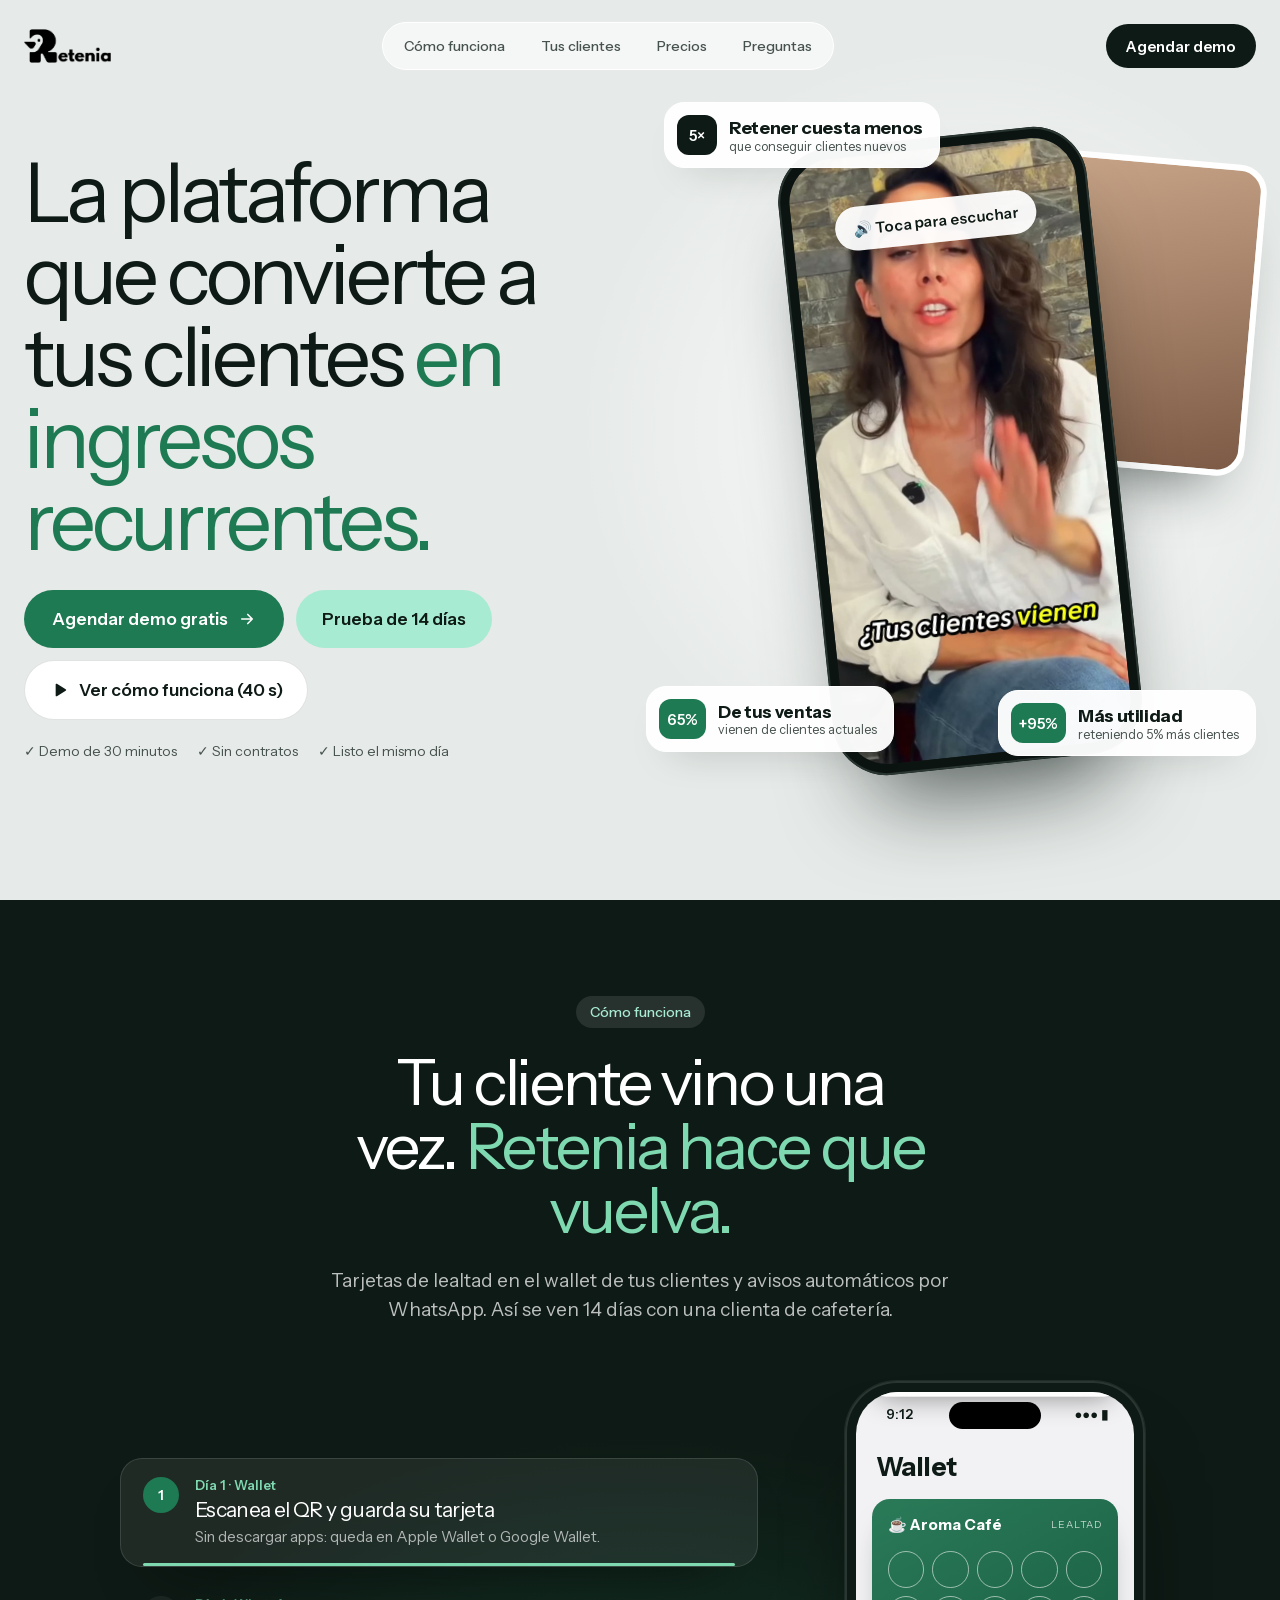
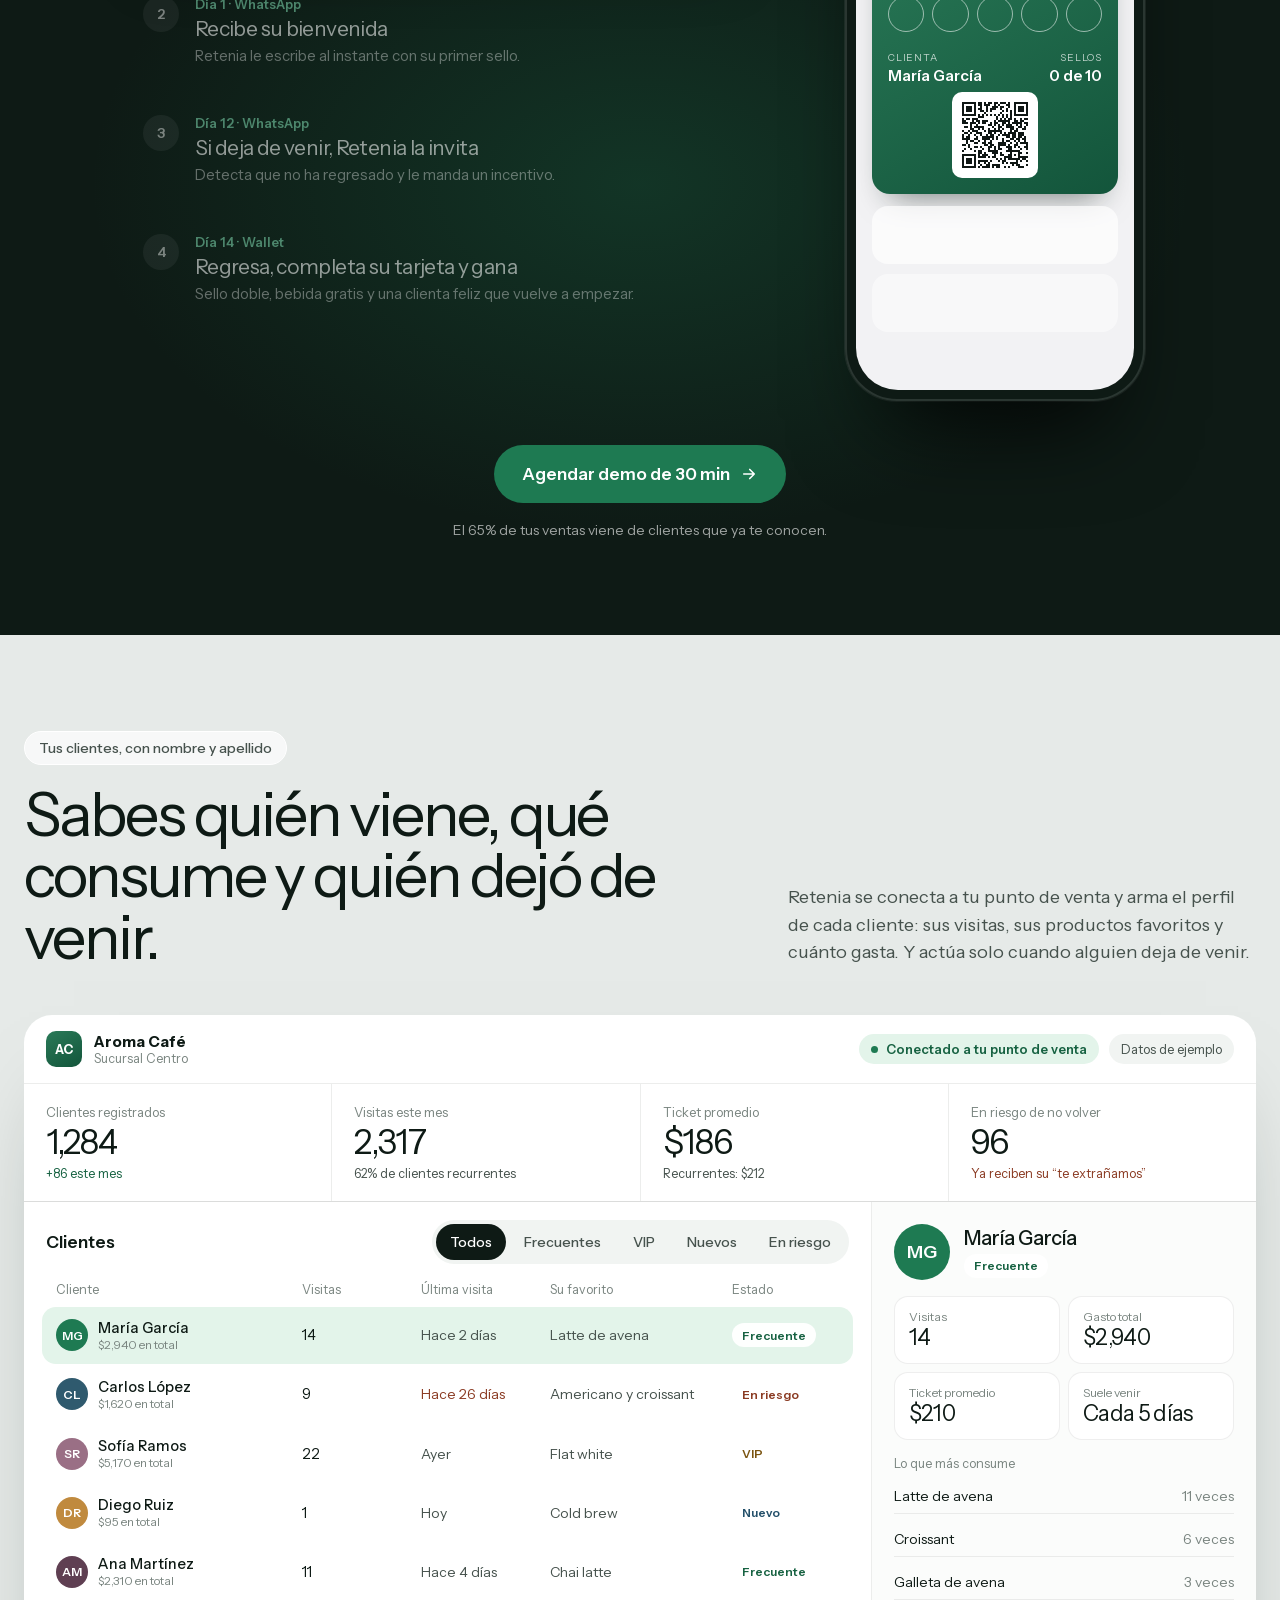
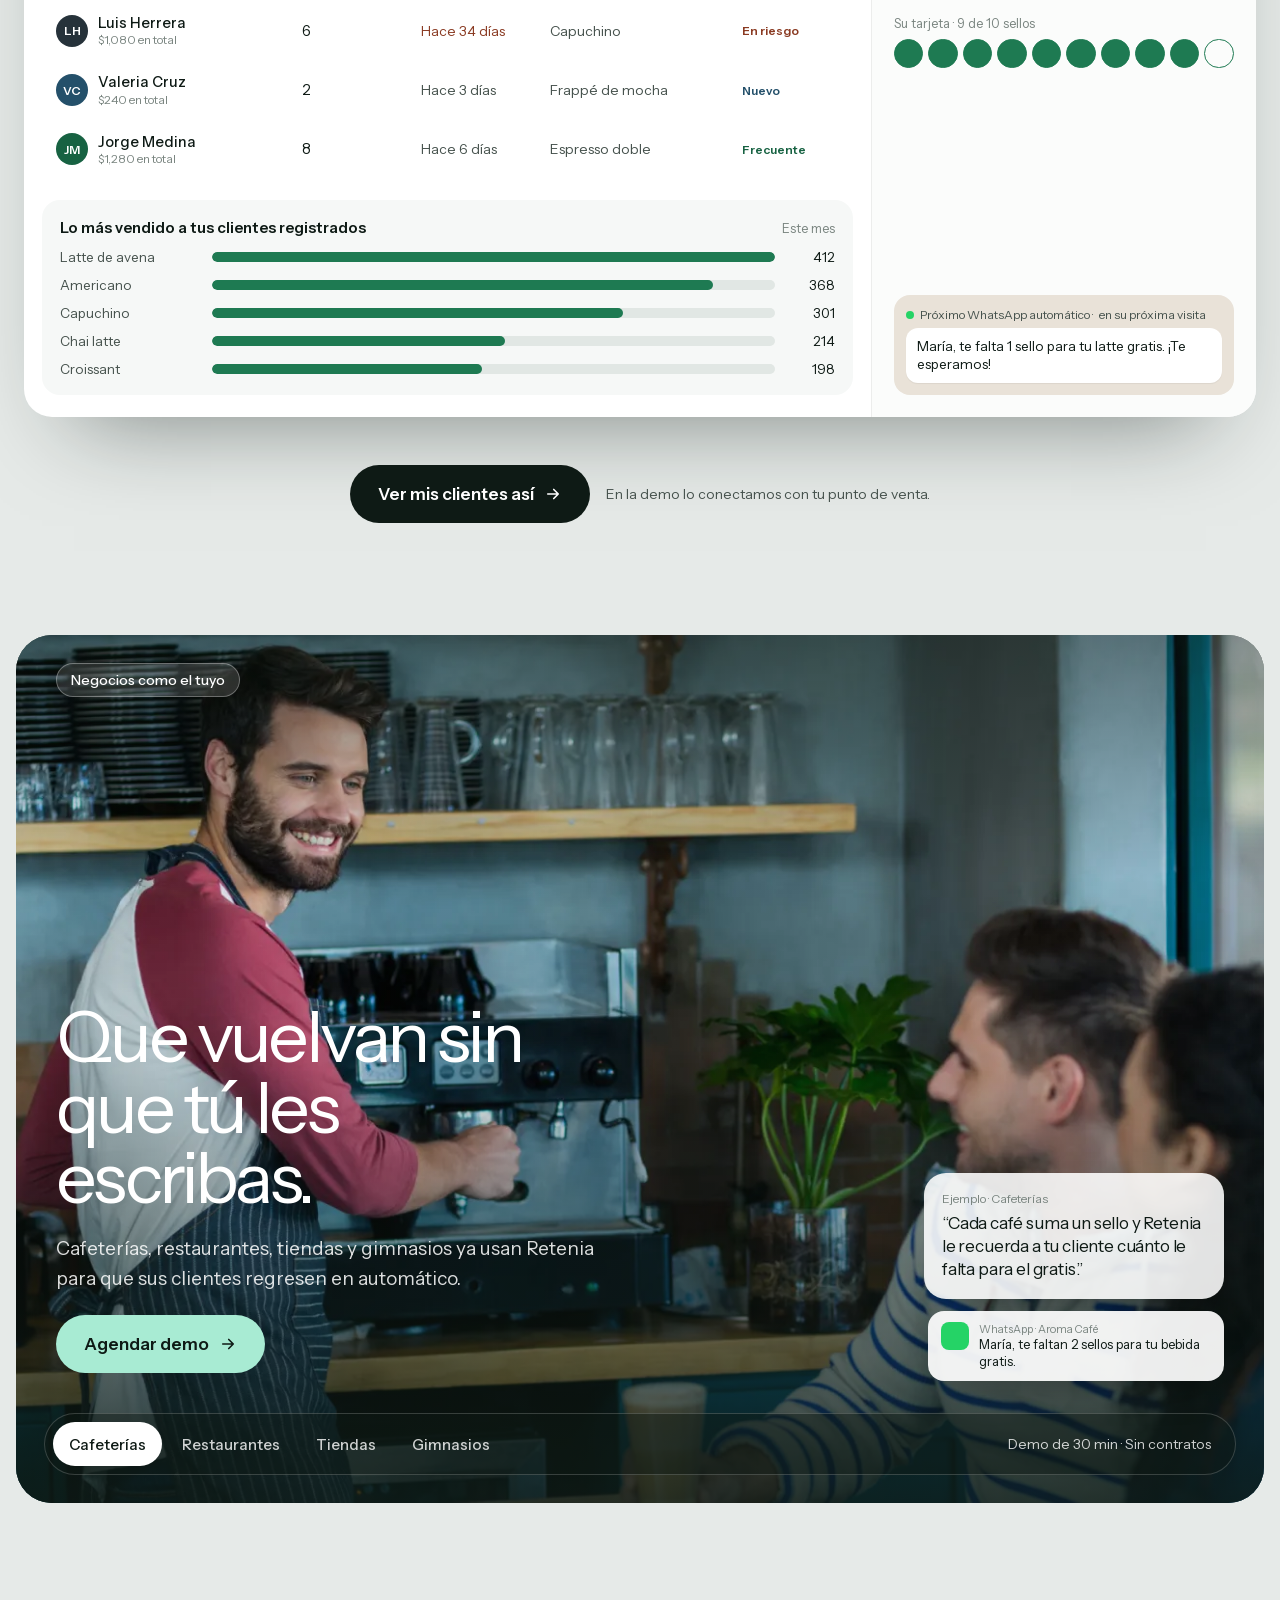
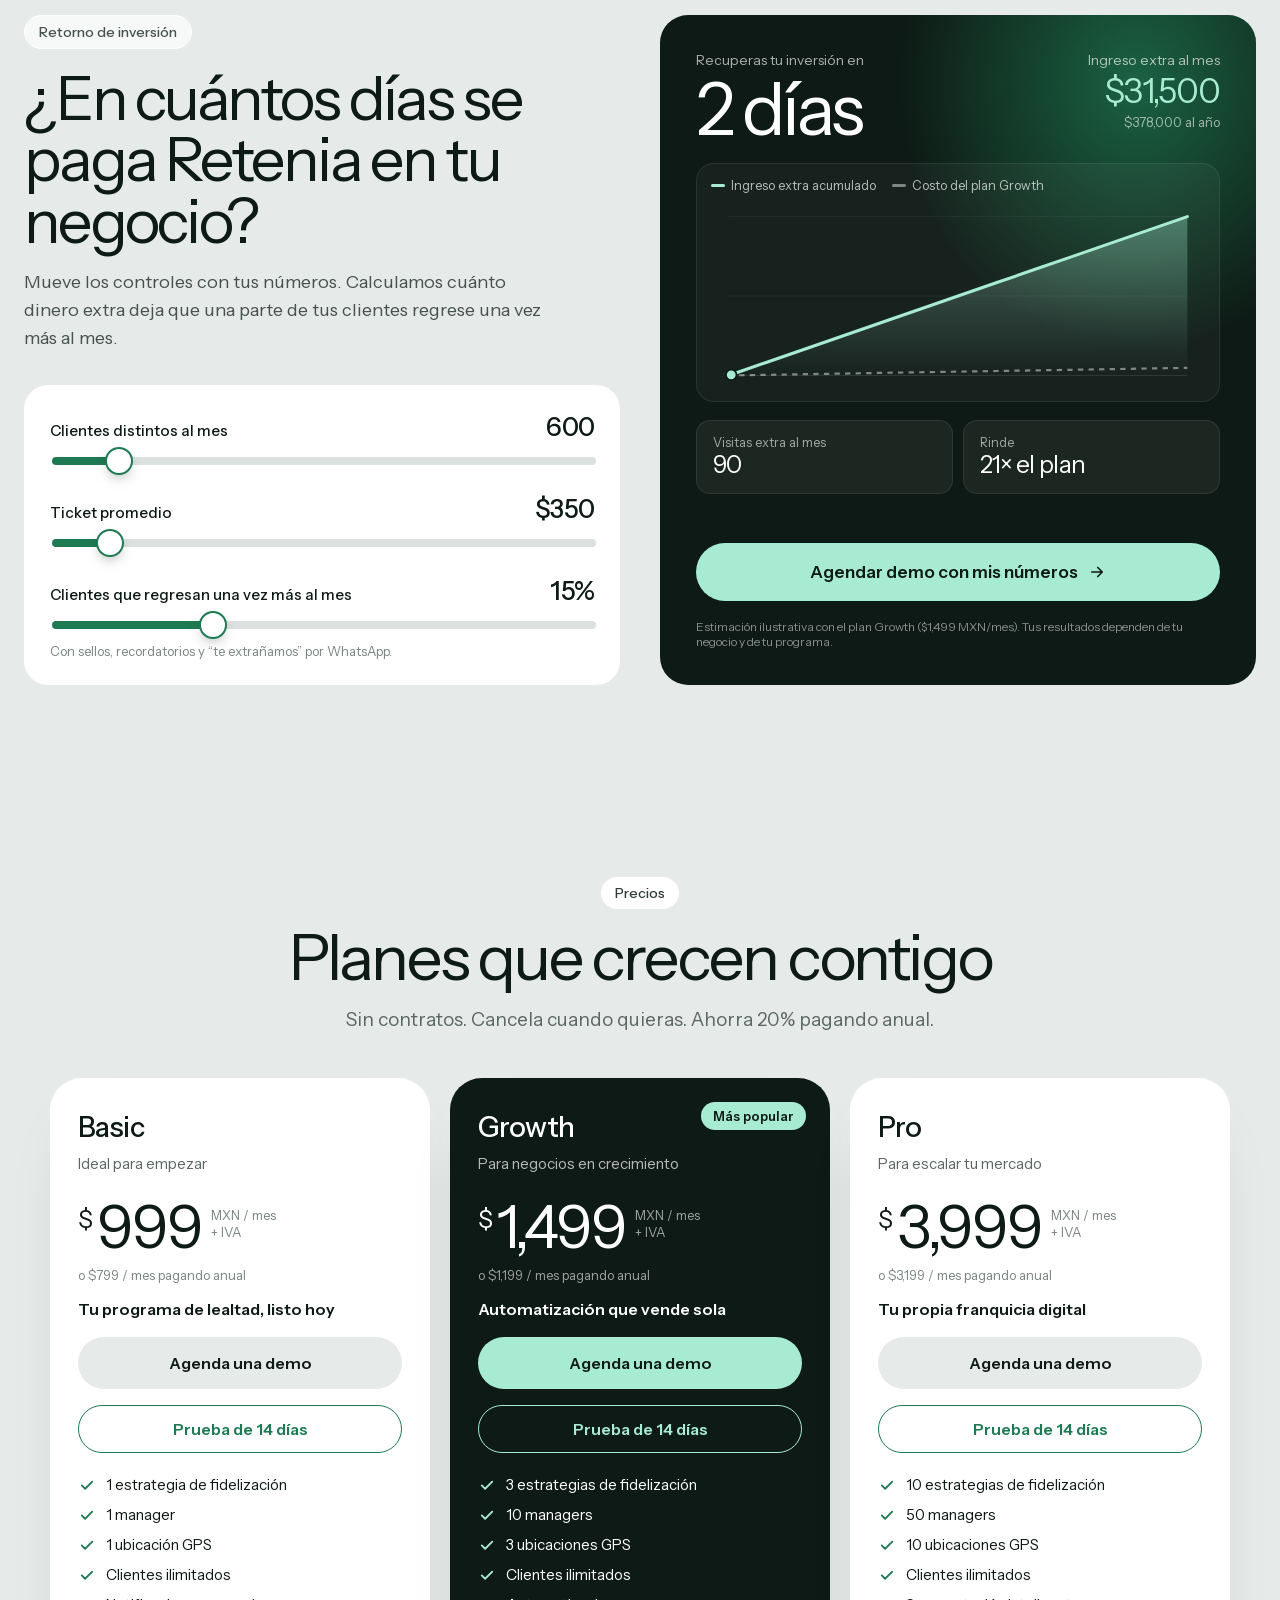
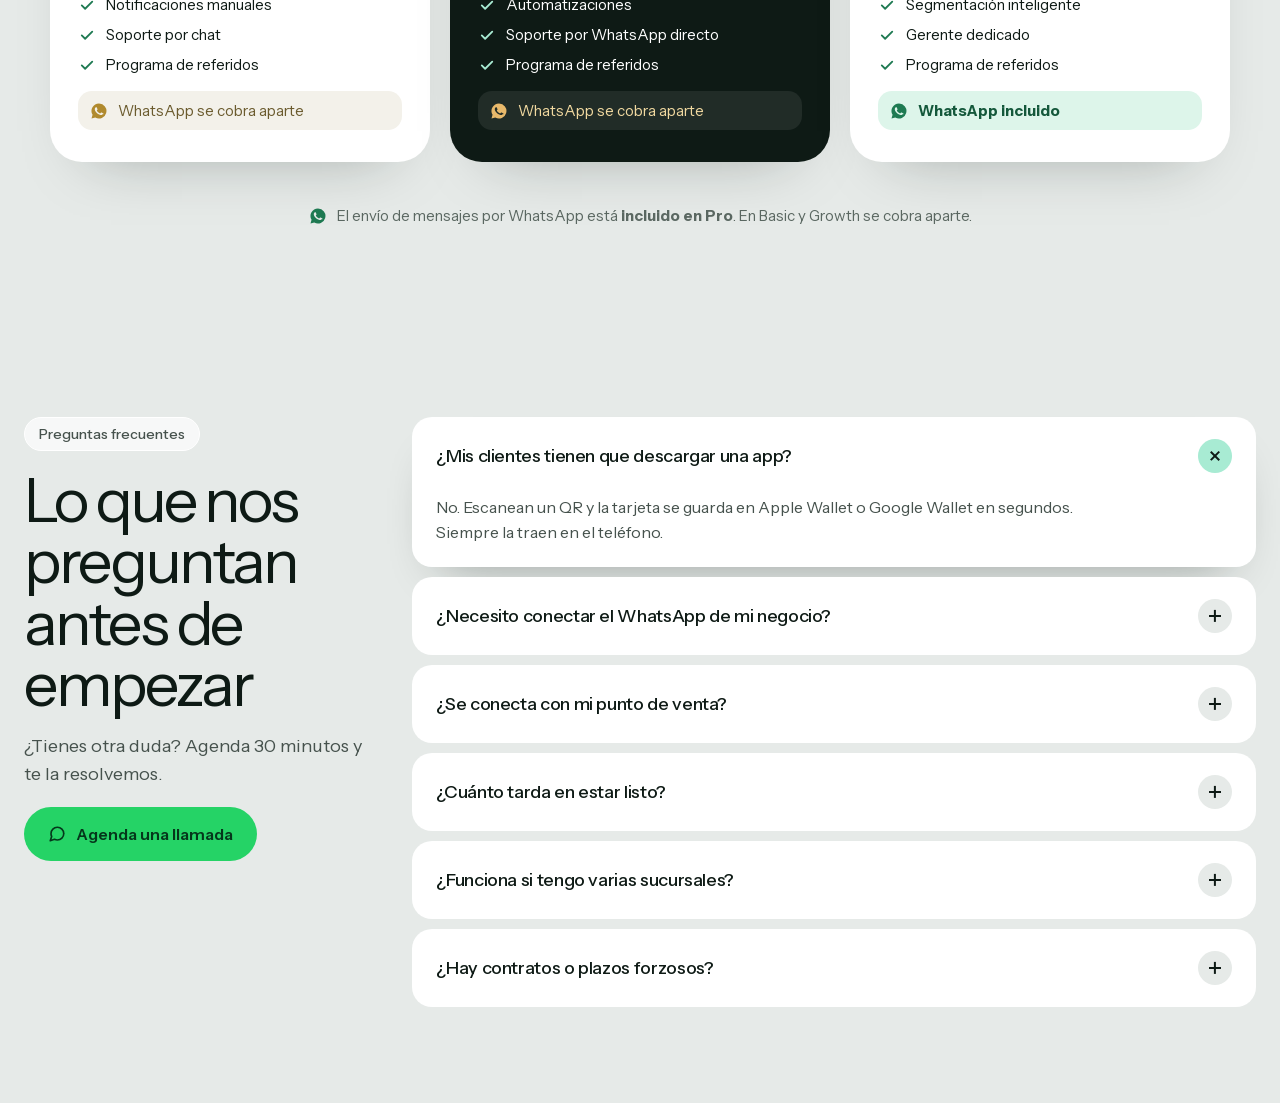
==== index.html @ 81efc560 "home: video demo2 dentro del celular del hero (sin sección #video; 'Ver cómo funciona' activa sonido" ====
<!DOCTYPE html>
<html lang="es">
<head>
  <meta charset="utf-8">
  <meta name="viewport" content="width=device-width, initial-scale=1, viewport-fit=cover">
  <meta name="description" content="Tarjetas de lealtad en el wallet de tus clientes y avisos automáticos por WhatsApp para que regresen. Agenda una demo de 30 minutos.">
  <meta property="og:title" content="Retenia — Tarjetas de lealtad para tu negocio">
  <meta property="og:description" content="Tus clientes guardan tu tarjeta en su wallet y Retenia les recuerda volver por WhatsApp.">
  <meta property="og:url" content="https://retenia.mx/">
  <meta property="og:type" content="website">
  <link rel="icon" href="/assets/logo.png">
<!-- Meta Pixel -->
<script>
!function(f,b,e,v,n,t,s){if(f.fbq)return;n=f.fbq=function(){n.callMethod?n.callMethod.apply(n,arguments):n.queue.push(arguments)};if(!f._fbq)f._fbq=n;n.push=n;n.loaded=!0;n.version='2.0';n.queue=[];t=b.createElement(e);t.async=!0;t.src=v;s=b.getElementsByTagName(e)[0];s.parentNode.insertBefore(t,s)}(window,document,'script','https://connect.facebook.net/en_US/fbevents.js');
fbq('init','2223417451555632');fbq('track','PageView');
</script>
<noscript><img height="1" width="1" style="display:none" src="https://www.facebook.com/tr?id=2223417451555632&ev=PageView&noscript=1"/></noscript>
<!-- End Meta Pixel -->
<script src="/assets/track.js"></script>
<script>
/* rt-video: video del hero (autoplay silenciado al entrar en pantalla + botón de sonido) */
(function(){
  function v(){return document.querySelector('.vd-v');}
  function setup(){
    var el=v(); if(!el||el._rt)return !!el; el._rt=1;
    el.muted=true;el.playsInline=true;el.setAttribute('playsinline','');
    if('IntersectionObserver' in window){
      new IntersectionObserver(function(es){es.forEach(function(e){
        if(e.isIntersecting){var p=el.play();if(p&&p.catch)p.catch(function(){});}else el.pause();
      });},{threshold:.4}).observe(el);
    }
    return true;
  }
  var tries=0,t=setInterval(function(){if(setup()||++tries>60)clearInterval(t);},250);
  document.addEventListener('click',function(e){
    var c=e.target.closest&&e.target.closest('a.cta2');
    if(c){var vv=v(),bb=document.querySelector('.vd-snd');if(vv&&bb){e.preventDefault();
      vv.scrollIntoView({behavior:'smooth',block:'center'});if(vv.muted)bb.click();else{vv.currentTime=0;vv.play();}}return;}
    var b=e.target.closest&&e.target.closest('.vd-snd'); if(!b)return;
    var el=v(); if(!el)return;
    if(el.muted){el.muted=false;el.currentTime=0;el.play();b.classList.add('on');b.textContent='🔇 Silenciar';b.setAttribute('aria-label','Silenciar');try{rtTrack('VideoSonidoOn',{video:'demo2'});}catch(_){}}
    else{el.muted=true;b.classList.remove('on');b.textContent='🔊 Toca para escuchar';b.setAttribute('aria-label','Activar sonido');try{rtTrack('VideoSonidoOff',{video:'demo2'});}catch(_){}}
  });
})();
</script>

<!-- rt-compat -->
<script>
/* Polyfills para iOS < 16.4 / Android viejos y navegadores de redes sociales */
if(!Object.hasOwn){Object.hasOwn=function(o,k){return Object.prototype.hasOwnProperty.call(o,k);};}
if(typeof queueMicrotask!=='function'){window.queueMicrotask=function(f){Promise.resolve().then(f);};}
if(typeof DecompressionStream==='undefined'){
  document.write('<script src="/assets/compat/fflate.min.js"><\/script>');
  window.DecompressionStream=function(){var parts=[],out=null;
    this.writable={getWriter:function(){return{write:function(b){parts.push(b);return Promise.resolve();},
      close:function(){var n=0,i,o=0;for(i=0;i<parts.length;i++)n+=parts[i].length;var all=new Uint8Array(n);
        for(i=0;i<parts.length;i++){all.set(parts[i],o);o+=parts[i].length;}out=window.fflate.gunzipSync(all);return Promise.resolve();}};}};
    this.readable={getReader:function(){var sent=false;return{read:function(){
      if(!sent&&out){sent=true;return Promise.resolve({done:false,value:out});}return Promise.resolve({done:true,value:undefined});}};}};
  };
}
/* Respaldo: si la página no se arma en 9 s, mostrar versión simple y registrarlo */
(function(){
  var t0=Date.now();
  function ok(){var p=document.getElementById('__bundler_placeholder');return !p&&document.querySelector('x-dc,[data-dc-tpl]');}
  function fallback(){
    if(ok())return;
    var q=location.search||'';
    try{if(window.rtTrack)rtTrack('RenderFallback',{ua:navigator.userAgent.slice(0,120)});if(window.clarity)clarity('set','render','fallback');}catch(e){}
    document.body.innerHTML='<div style="min-height:100vh;box-sizing:border-box;padding:28px 20px;background:#E6EAE8;color:#0E1A15;font-family:-apple-system,Roboto,Segoe UI,sans-serif;display:flex;flex-direction:column;gap:18px;max-width:560px;margin:0 auto">'
      +'<img src="/assets/logo.png" alt="Retenia" style="height:30px;width:auto;align-self:flex-start;filter:brightness(0)">'
      +'<h1 style="margin:16px 0 0;font-weight:500;font-size:32px;line-height:1.08;letter-spacing:-.03em">Tarjetas de lealtad en el wallet de tus clientes</h1>'
      +'<p style="margin:0;font-size:17px;line-height:1.5;color:#46524D">Tus clientes guardan tu tarjeta en su celular y Retenia les recuerda volver por WhatsApp. Agenda una demo de 30 minutos.</p>'
      +'<a href="/agendar'+q+'" style="display:block;text-align:center;padding:17px 20px;border-radius:999px;background:#1E7A52;color:#fff;font-weight:600;font-size:17px;text-decoration:none">Agendar demo</a>'
      +'<p style="margin:8px 0 0;font-size:13px;color:#7A8580">Demo de 30 min · Sin contratos · Sin apps para tus clientes</p></div>';
  }
  setTimeout(fallback,9000);
  window.addEventListener('load',function(){setTimeout(function(){try{if(ok()&&window.clarity)clarity('set','render','ok');}catch(e){}},1500);});
})();
</script>
  <title>Retenia — Tarjetas de lealtad para tu negocio</title>
  <style>
    * { margin: 0; padding: 0; box-sizing: border-box; }
    body { background: #faf9f5; display: flex; align-items: center; justify-content: center; min-height: 100vh; font-family: -apple-system, BlinkMacSystemFont, sans-serif; }
    #__bundler_loading { position: fixed; bottom: 20px; right: 20px; font: 13px/1.4 -apple-system, BlinkMacSystemFont, sans-serif; color: #666; background: #fff; padding: 8px 14px; border-radius: 8px; box-shadow: 0 1px 4px rgba(0,0,0,0.12); z-index: 10000; }
    #__bundler_thumbnail { position: fixed; inset: 0; width: 100%; height: 100%; display: flex; align-items: center; justify-content: center; background: #faf9f5; z-index: 9999; }
    #__bundler_thumbnail svg { width: 100%; height: 100%; object-fit: contain; }
    #__bundler_placeholder { color: #999; font-size: 14px; }
  </style>
  <noscript>
    <style>#__bundler_loading { display: none; }</style>
    <div style="position:fixed;bottom:12px;left:12px;font:13px/1.4 -apple-system,BlinkMacSystemFont,sans-serif;color:#999;background:rgba(255,255,255,0.9);padding:6px 12px;border-radius:6px;box-shadow:0 1px 4px rgba(0,0,0,0.08);z-index:10000;">
      This page requires JavaScript to display.
    </div>
  </noscript>
</head>
<body>
  <div id="__bundler_placeholder">Cargando Retenia…</div>
  <div id="__bundler_loading">Unpacking...</div>

  <script>
    
document.addEventListener('DOMContentLoaded', async function() {
  const loading = document.getElementById('__bundler_loading');
  function setStatus(msg) { if (loading) loading.textContent = msg; }

  const FONT_MIME = /^(font[/]|application[/](x-)?font-|application[/]vnd\.ms-fontobject)/i;
  const MIME_TOKEN = /^[\w.+-]+[/][\w.+-]+$/;
  function toBase64(bytes) {
    let bin = '';
    for (let i = 0; i < bytes.length; i += 0x8000) {
      bin += String.fromCharCode.apply(null, bytes.subarray(i, i + 0x8000));
    }
    return btoa(bin);
  }

  // Error sink persists across replaceWith since it's on window, not the DOM.
  window.addEventListener('error', function(e) {
    // Failed resource loads (CSP-blocked links, scripts, images) fire plain
    // events at the element — warn only; real JS errors carry message/error.
    if (!e.message && !e.error && e.target && e.target !== window) {
      console.warn('[bundle] resource failed to load:',
        e.target.tagName, String(e.target.src || e.target.href || ''));
      return;
    }
    var p = document.body || document.documentElement;
    var d = document.getElementById('__bundler_err') || p.appendChild(document.createElement('div'));
    d.id = '__bundler_err';
    d.style.cssText = 'position:fixed;bottom:12px;left:12px;right:12px;font:12px/1.4 ui-monospace,monospace;background:#2a1215;color:#ff8a80;padding:10px 14px;border-radius:8px;border:1px solid #5c2b2e;z-index:99999;white-space:pre-wrap;max-height:40vh;overflow:auto';
    d.textContent = (d.textContent ? d.textContent + String.fromCharCode(10) : '') +
      '[bundle] ' + (e.message || e.type) +
      (e.filename ? ' (' + e.filename.slice(0, 60) + ':' + e.lineno + ')' : '');
  }, true);

  try {
    const manifestEl = document.querySelector('script[type="__bundler/manifest"]');
    const templateEl = document.querySelector('script[type="__bundler/template"]');
    if (!manifestEl || !templateEl) {
      setStatus('Error: missing bundle data');
      console.error('[bundler] Missing script tags — manifestEl:', !!manifestEl, 'templateEl:', !!templateEl);
      return;
    }

    const manifest = JSON.parse(manifestEl.textContent);
    let template = JSON.parse(templateEl.textContent);

    // Nested page bundles (iframe targets). Each ships ONCE, in the ROOT
    // document's manifest; frame srcs carry an about:blank#<uuid> marker
    // instead of a substitutable uuid. Every document mints the blobs for
    // its OWN frames — from local text at the root, or text obtained from
    // its DIRECT parent over the relay protocol below — so each frame
    // navigation stays same-origin with its initiator and a deduped page
    // loads at any depth on any host, including a file:// download's
    // opaque origins (where a blob minted by one document cannot be
    // navigated to by another).
    const pageOrderEl = document.querySelector('script[type="__bundler/page_order"]');
    const pageOrder = pageOrderEl ? JSON.parse(pageOrderEl.textContent) : [];
    const pageSet = new Set(pageOrder);
    const pageTexts = {};

    // ── Nested-page text protocol (parent-chain relay) ──
    // Page bundles ship once, in the ROOT document's manifest. Every
    // document mints the blobs for its OWN frames, obtaining page text
    // through a strict parent-chain relay: a document only ever SENDS to
    // its direct parent (which, for every document the publisher's own
    // runtime minted, is another publisher document) and only ACCEPTS
    // text from that direct parent; requests from below are honored only
    // for the document's own child frames, and the ROOT never sends
    // upward at all. That last rule is load-bearing: the artifact host's
    // frame-ancestors allows claude.ai (and friends) to frame an
    // artifact, so window.top can be a FOREIGN document — a top-addressed
    // protocol would hand page uuids to that ancestor and accept forged
    // "page text" from it, minting attacker HTML as an artifact-origin
    // blob document. The chain never touches the ancestor: requests stop
    // at the root, replies are origin-addressed per hop (never '*' when
    // an origin exists), and both directions are origin-gated (on https
    // a foreign sender's origin can never equal this document's; in
    // opaque contexts — file:// — everything serializes as 'null', where
    // an embedded EXTERNAL frame still fails the gate by carrying its
    // own real origin, and a sandboxed child of such a frame is excluded
    // by the own-child-frames check plus uuid unguessability). Shape is
    // deny-by-default: one request form, one reply form, no error
    // replies.
    // window.origin is the SERIALIZED SECURITY origin ('null' in opaque
    // contexts such as a sandboxed preview iframe) — location.origin is
    // computed from the URL and stays 'https://…' even when the document
    // is sandboxed, which would misgate every opaque chain.
    const OWN_TARGET = /^https?:[/][/]/.test(window.origin || '')
      ? window.origin
      : '*';
    function trustedOrigin(e) {
      if (e.origin === window.origin) return true; // https chains; opaque==opaque
      // file:// trees: Chrome serializes the file document's origin as
      // 'file://' while the blob: documents it mints serialize as 'null',
      // so the two legitimate shapes can never string-match — accept the
      // pair in both directions. https origins never serialize as either,
      // and sender identity (own child frame / direct parent) is checked
      // separately.
      return (
        (e.origin === 'null' &&
          (window.origin === 'file://' ||
            window.location.protocol === 'file:')) ||
        (/^file:/.test(e.origin) && window.origin === 'null')
      );
    }
    // Non-empty only in the root document (nested bundles ship an empty
    // island), so it doubles as the root marker: the root answers from
    // local text and treats a miss as authoritative — never relaying to
    // its (possibly foreign) parent.
    const isPageRoot = pageOrder.length > 0;
    const blobUrls = {};
    const resourceBlobs = {};
    const UUID_SHAPE = /^[0-9a-f]{8}-[0-9a-f]{4}-[0-9a-f]{4}-[0-9a-f]{4}-[0-9a-f]{12}$/;
    const pendingFrames = {}; // uuid -> [{el, frag}] awaiting text for own frames
    const pendingRelays = {}; // uuid -> [childWindow] awaiting text to pass down
    function mountPage(el, frag, text) {
      const pageBlob = new Blob([text], { type: 'text/html' });
      const u = URL.createObjectURL(pageBlob);
      resourceBlobs[u] = pageBlob;
      el.src = u + frag;
    }
    function deliverPage(uuid, text) {
      const frames = pendingFrames[uuid];
      delete pendingFrames[uuid];
      if (frames) for (const f of frames) mountPage(f.el, f.frag, text);
      const relays = pendingRelays[uuid];
      delete pendingRelays[uuid];
      if (relays) {
        for (const cw of relays) {
          try { cw.postMessage({ __bundler_page: uuid, __bundler_text: text }, OWN_TARGET); } catch (err) { /* gone */ }
        }
      }
    }
    function ownFrameWindows() {
      const out = [];
      for (const f of Array.from(document.querySelectorAll('iframe'))) {
        try { if (f.contentWindow) out.push(f.contentWindow); } catch (err) { /* detached */ }
      }
      return out;
    }
    window.addEventListener('message', function (e) {
      const d = e.data;
      if (!d || typeof d !== 'object' || !e.source) return;
      // Origin gate first; the structural checks below (own-child-frames
      // for requests, direct-parent + solicited-uuid for replies, the
      // root's never-relay rule) are what hold in fully opaque chains
      // where origin strings can't discriminate — a sandboxed root's
      // FOREIGN wrapper still fails all three even though both serialize
      // as real-vs-'null' rather than matching.
      if (!trustedOrigin(e)) return;
      if (typeof d.__bundler_need === 'string' && UUID_SHAPE.test(d.__bundler_need)) {
        // Requests are honored only for this document's own child frames.
        if (ownFrameWindows().indexOf(e.source) < 0) return;
        const uuid = d.__bundler_need;
        const text = pageTexts[uuid];
        if (typeof text === 'string') {
          try { e.source.postMessage({ __bundler_page: uuid, __bundler_text: text }, OWN_TARGET); } catch (err) { /* gone */ }
          return;
        }
        if (isPageRoot || window.parent === window) return; // authoritative miss
        const waiting = pendingRelays[uuid];
        if (waiting) {
          if (waiting.indexOf(e.source) < 0) waiting.push(e.source);
          return;
        }
        // Never-answered uuids would otherwise accumulate forever under a
        // request spray; past the cap (far above any real page count) new
        // relays are dropped rather than remembered.
        if (Object.keys(pendingRelays).length >= 128) return;
        pendingRelays[uuid] = [e.source];
        window.parent.postMessage({ __bundler_need: uuid }, OWN_TARGET);
      } else if (
        typeof d.__bundler_page === 'string' &&
        UUID_SHAPE.test(d.__bundler_page) &&
        typeof d.__bundler_text === 'string'
      ) {
        // The shape test is load-bearing beyond tidiness: the solicited
        // check below uses the in operator, which matches prototype keys
        // ('__proto__', 'constructor') — an unshaped key would reach
        // deliverPage and throw, painting the error banner.
        // Text is accepted only from the direct parent — the document
        // that minted this one.
        if (e.source !== window.parent || window.parent === window) return;
        if (!(d.__bundler_page in pendingFrames) && !(d.__bundler_page in pendingRelays)) return;
        deliverPage(d.__bundler_page, d.__bundler_text);
      }
    });

    const uuids = Object.keys(manifest);
    setStatus('Unpacking ' + uuids.length + ' assets...');

    await Promise.all(uuids.map(async (uuid) => {
      const entry = manifest[uuid];
      try {
        const binaryStr = atob(entry.data);
        const bytes = new Uint8Array(binaryStr.length);
        for (let i = 0; i < binaryStr.length; i++) bytes[i] = binaryStr.charCodeAt(i);

        let finalBytes = bytes;
        if (entry.compressed) {
          if (typeof DecompressionStream !== 'undefined') {
            const ds = new DecompressionStream('gzip');
            const writer = ds.writable.getWriter();
            const reader = ds.readable.getReader();
            writer.write(bytes);
            writer.close();
            const chunks = [];
            let totalLen = 0;
            while (true) {
              const { done, value } = await reader.read();
              if (done) break;
              chunks.push(value);
              totalLen += value.length;
            }
            finalBytes = new Uint8Array(totalLen);
            let offset = 0;
            for (const chunk of chunks) { finalBytes.set(chunk, offset); offset += chunk.length; }
          } else {
            console.warn('DecompressionStream not available, asset ' + uuid + ' may not render');
          }
        }

        if (pageSet.has(uuid)) {
          pageTexts[uuid] = new TextDecoder().decode(finalBytes);
          return;
        }
        if (FONT_MIME.test(entry.mime) && MIME_TOKEN.test(entry.mime)) {
          // Strict artifact hosts allow font-src data: but not blob:.
          blobUrls[uuid] = 'data:' + entry.mime + ';base64,' +
            (entry.compressed ? toBase64(finalBytes) : entry.data);
        } else {
          const blob = new Blob([finalBytes], { type: entry.mime });
          blobUrls[uuid] = URL.createObjectURL(blob);
          resourceBlobs[blobUrls[uuid]] = blob;
        }
      } catch (err) {
        console.error('Failed to decode asset ' + uuid + ':', err);
        const blob = new Blob([], { type: entry.mime });
        blobUrls[uuid] = URL.createObjectURL(blob);
        resourceBlobs[blobUrls[uuid]] = blob;
      }
    }));

    const extResEl = document.querySelector('script[type="__bundler/ext_resources"]');
    const extResources = extResEl ? JSON.parse(extResEl.textContent) : [];
    const resourceMap = {};
    for (const entry of extResources) {
      if (blobUrls[entry.uuid]) resourceMap[entry.id] = blobUrls[entry.uuid];
    }

    // Artifact-host CSP (connect-src 'self') refuses fetch() of blob: URLs —
    // consumers read these Blobs directly. Survives the swap like the error sink.
    window.__resourceBlobs = resourceBlobs;

    setStatus('Rendering...');
    // Page uuids have no blob here — they ride inside about:blank#<uuid>
    // frame markers the pass below resolves after the swap.
    for (const uuid of uuids) {
      if (pageSet.has(uuid)) continue;
      template = template.split(uuid).join(blobUrls[uuid]);
    }

    // Strip integrity + crossorigin — blob URLs from a file:// document inherit
    // a null origin, so crossorigin forces a CORS fetch that SRI then rejects.
    // The manifest bytes are ours; SRI protects against CDN compromise, not this.
    // appifacts: only on tags now pointing at OUR blob: URLs. A reference the
    // bundler left live-fetched (an absolute x-import, a runtime dependency it
    // could not embed, an authored external script) keeps the pin it was
    // written with: that fetch is exactly what SRI protects. (A crossorigin
    // on a parent whose child carries the blob — <video crossorigin><source>
    // — is left alone too; the attribute is then the author's to drop.)
    template = template.replace(/<[a-z][^>]*>/gi, (tag) => /\s(?:src|href|srcset|poster|data|xlink:href)="blob:/i.test(tag) ? tag.replace(/\s+integrity="[^"]*"/gi, '').replace(/\s+crossorigin="[^"]*"/gi, '') : tag);

    const resourceScript = '<script>window.__resources = ' +
      JSON.stringify(resourceMap).replace(/<\//g, '<\\/') +
      ';</' + 'script>';
    // Inject after <head> so the DOCTYPE stays first; prepending the script
    // would push the parser into quirks mode. DOMParser always emits a <head>
    // (synthesizing one if the source HTML omitted it) but may carry
    // attributes through, so match the full opening tag. slice() rather than
    // replace() keeps us clear of $-pattern substitution in resourceScript.
    const headOpen = template.match(/<head[^>]*>/i);
    if (headOpen) {
      const i = headOpen.index + headOpen[0].length;
      template = template.slice(0, i) + resourceScript + template.slice(i);
    }

    // Parse the template and swap the root element. Scripts inserted via
    // DOMParser/replaceWith are inert per spec — re-create each with
    // createElement so they execute, awaiting onload for src scripts to
    // preserve ordering (React before ReactDOM before Babel before text/babel).
    const doc = new DOMParser().parseFromString(template, 'text/html');
    document.documentElement.replaceWith(doc.documentElement);

    // Resolve page-frame markers: mint this document's own blob for each
    // framed page — from local text when this is the root, otherwise by
    // asking the direct parent over the relay protocol above. An
    // unanswered request leaves the frame on about:blank, the same
    // degraded state as a refused embed.
    {
      const MARKER = /^about:blank#([0-9a-f]{8}-[0-9a-f]{4}-[0-9a-f]{4}-[0-9a-f]{4}-[0-9a-f]{12})(#.*)?$/;
      const needed = [];
      for (const el of Array.from(document.querySelectorAll('iframe'))) {
        const m = MARKER.exec(el.getAttribute('src') || '');
        if (!m) continue;
        const text = pageTexts[m[1]];
        if (typeof text === 'string') {
          mountPage(el, m[2] || '', text);
        } else if (window.parent !== window && !isPageRoot) {
          const had = pendingFrames[m[1]];
          (pendingFrames[m[1]] = had || []).push({ el: el, frag: m[2] || '' });
          if (!had) needed.push(m[1]);
        }
      }
      for (const uuid of needed) {
        window.parent.postMessage({ __bundler_need: uuid }, OWN_TARGET);
      }
    }

    const dead = Array.from(document.scripts);
    for (const old of dead) {
      const s = document.createElement('script');
      for (const a of old.attributes) s.setAttribute(a.name, a.value);
      s.textContent = old.textContent;
      // text/babel scripts with a src: read and inline. transformScriptTags
      // does XHR against the src, but blob:null/ from a file:// origin is
      // silently dropped. Inlining makes it a plain inline babel script,
      // which transformScriptTags handles unconditionally.
      if ((s.type === 'text/babel' || s.type === 'text/jsx') && s.src) {
        const pre = resourceBlobs[s.src.split('#')[0]];
        s.textContent = pre ? await pre.text() : await (await fetch(s.src)).text();
        s.removeAttribute('src');
      }
      const p = s.src ? new Promise(function(r) { s.onload = s.onerror = r; }) : null;
      old.replaceWith(s);
      if (p) await p;
    }
    // Babel standalone auto-transforms type=text/babel on DOMContentLoaded,
    // which fired before we swapped the document. Trigger manually if present.
    if (window.Babel && typeof window.Babel.transformScriptTags === 'function') {
      window.Babel.transformScriptTags();
    }
  } catch (err) {
    setStatus('Error unpacking: ' + err.message);
    console.error('Bundle unpack error:', err);
  }
});

  </script>

  <script type="__bundler/manifest">{"eda510e7-3580-4bd2-8e1a-0d813ef1013d":{"mime":"text/javascript","compressed":true,"data":"H4sIAAAAAAAC/6V9e3+bxtLw/8+nQDTHgWiFJOfSFBlzUsdJ08ZJaie9yaqDYCURI1AA+RJJ3/2d2RsLkpv0vO0vFuwue5mdnZ3bzna7xsvjN8enz94fPzcmeTY3orCTL9MyntNukYfdB05ZGB0jyow0Kw0axaVjnNLxMk4i4zouZ8bH8TI12DuU/GhYBaVGOaPGIggvgyk1To+fPT85NiZZzpKLbJmHtJOlya2R0zBeUNv5P3NZQE6Zx2FpDizL9g5XV0FunJbe2/EnGpZORCdxSt/l2YLm5S05KT2rJCmhUDI14tQo/dOSpaxoupzTPBgn1G31SJilk3i6VO/XeVzK56sgWVKXbmy3HKYjj5L3VaUnWFt5u6DZxEhbnlnczsdZYvpp2zRdLDKYLNOwjLPUeG3ZK2imKI3Su47TKLt2TmkQloN4YrVKu5zl2bWR0mvjOM+z3DIr+LqGXt6ICwbi4CqIE+yjcUtL0x7ktFzmMMKNavF9eUeTz9+e/NtW4ZOvNoxT8cyzLMdxSoANDNgJcxqU9Dihc5qWPEMHCUBP9jD1Sufzkua3ZzSBmcS+3HSiEOrHnqa2aCVdJsmAf0G3vyjCPF6UwygoA/[base64]/kJDSdljNAW1J4iBQw6++CvKA5TOUCH17Ayj8DcKVTwHsTh92dlfPEtP/tTMQKNgnORPG/zESO8C/29oo74K+3UcH/RwQ/x35RIS+NbagP8GUzSChM0aDMb1ep9/PZ2zccBvD9JgzKcLb6yvcbNn/rtUYfMkamzPX6WZ4Ht05csF8rtb/aFznzKck96twTmXt7ovIqyVOt+FUirzHzVpsBEFiLV1YY8KEgnJf0trCobReABi2o4p65t2dlwwLoHfxRsOfd07/JbIE1flbvdq7B/B3DeQZOj82QAGpEwyyiH05fHWXzRZYijUglcDe8SUDQYpHEpWV2AcsW2cKyoYLTLAPS4+QUMAGQuHvuROG5g6h4b81//XtdYpqqLCNOz0vv4/8Z8J9ThB325SxLIpqvxrAHTfNsmUZumCVZ3pnHNxZsF0U+HZNwmefQsyPMMJ7+h5R5kBaACZBmD1h1hjHOcqjH7S9uYONK4sj4SjWPe/9UTycPonhZuPuLm8E4u+kU8RdYca7IhJRBdkXzSZJdu7M4imi6YZ//FyZkkgdzWhgwvmIGO+Gq9x9tcJ1FVsQ4IW6/1/sPdmKDDztLiHxeMwIUYYYruQSSPofuNIFI/rlkDKszX+DTPC4KSF2ppnIKyzm+ogoI3zwbj/8RiuxjVyvw7YNx3TGFhUL/7aDkd0jfkRq59+/LTqnhBmNAESBygzgtaOn2BouM1dOhV/AFLH5YCDtAkcB0BnlniriBC+WHXkSnBEASWPv970m//wN5+j3p2cY+QIUnP/qe7O8/Jvv9PnF+eGwbD7//z64Pnjz8j73dIGIddR8hoiCSDII0ngdsABK5jL7zqDBoADxZDOxTGpf0X0A4LWedcAbsoJW2f0BK1Chg/89zsLPmrWKq/lU1sjtA/[base64]/M2d3bgbfjIH9Zg11CD0ECEkqJBCwZ0BiNexZVpTsNygkpjapc1U4yaZx2CymqFqZLVxE7YROSvbwpcM4THe//+j7R08fPnn0/WAe3HQ4Sj3phbNm357A9Pd7OKsVAL4b93q9/Z6Y0u8mk4lYO/vftHbq8IDVN7ieAbnqsEIusCyd6zxY7KLEfNjdB8ZJjAMujHenr968v/jx2dnx61dvji+Ozs5QsAwWi6J7TccGsDSXQKFAou3Qm0WWlygXny/3e/1HxiWlC+hKORO9wg+L2zQ0UOJKNIkaJN5pANuDEXCJGWReunCMB12+z89BvA6MBbDhpbESdf13gUL0ypgH+TROXaPnPA7nA2Mjspl0S4nBpFooxmkBNBFHIOkFV1kcVYW/w54A10TUk3Go0AQ+FjTACJZlVn31gBgPFM3Gx2ACsFQdNHiH+a7cCaJPywKqoDcoAhsdAN1lXHbuLqJqQaSIgA3tTOIE6ncNnCWjFc8R2EGqVfbVkqpOtQN0Ioq0z+j88ENRq1Mrscz5ZmE4vV6/+Ep9gGS8OAwK5tY1+ndUC31MAINxNhBDvlItUmjEMpCCDMCZFDdDvV5GDOJGf3u7OstnD/9+JG9Lz8R9loyz6HYlKT1u/gKrehuFGvLhUOKFXn5jVkL+J6Zw4dw/[base64]/aXKsje2w8DEVW8bWwy1gGndqbshMeTUdUBmFF9xPUXsxJFnCjQySSGlud/[base64]/wCQD5IE3yK1nVmDb7kR/JYACGRPbael1/x4+6/wVdL5c3BuJp17nB3h50CUfMLvjn0dt69yBvzZQkWoGn3PqI9esUF6lsCDyeG7Vly/Tng17I8/[base64]/56Lft837S3Zw0z/dokuT8iSdf3iJeagqrH1hffrnoDelCq2ga03bah0+WQChyx03Z7QBOUgKtkxBIr7XRg0/C8nl1BQoKqavfFN7TLWl0pvS00wrAKWxqa63W+oycsbSQzbcjsdFQm6xX0kOV5slALQQeVtzmmw1eoJKWHWBKSOzJ5va7eWqhfa5UKoalcVTaqP+J0SQcS87HmfVGFn7c5NsKPKTWLXEagBKSHbLPZaGiiqW7L+mJOYS/FNUHLxjpGIAKogOjh5I9gF6aVepuBeZAdpPIdpzQdZqx3jimrx02NDywDMl61tF7vSO/+DYSny3tRyF7kXg49KHgP2l6/XVSd2KjZEA0PTY4HhdeHXROq5t2MVTf39orD3oDNSjqM5TeFNusyeYT4VwD+FRz/GK8/iNttXN5FC9NED+V2yIhkNSogvbbofYLAi9t93l85MD45OaPOv3smcIAhMC9JxyS/l4xbO4N91AyMYDzOjbExjmL4l4HQYYTAEBvIfgEXBhLPJDXo3IgNlHUuxxFKL5fGZ6MwimC+MIp5kCQGyGgpM/pdMttfBqwu7Jvwb2EsDezB9Tg3pZLYMIGcAgewEtI99i0ProWwbxJu1ZOp7A0Skd+tEvENEpF/qBLxDRInsG9ViRPGuZR5lZLDq/YVfjLTKjFJGCwYNy7TxLu5IbmyYqJ99TiFEdPCEklUvAL/CSi3sKwhzNgI+IJhSsoRjPmeDvgkya5fwNI5g82WAhfDhEyU1l4AE1uwp3cgQRjAg4aXFLXVUH2WFIbYFPAXRLcoLhBAkXx4F4cw8fRVKh5k+ikwKSXFGlHkQhPu/E32W5DEyEUaXDtkwMTPz8JsQY0kyxbGHJqJFyCLzpcltJBmJ1m0hNe0+hDKpgZKOsUrposC9Auit9wg/HkZ5/AZ8IcU2WSjwJrhhwbzhBaAP2y+YUepIcZnQIwsDQHPL10zS4/wwSSQMgvSKWVJ7AnT4nSxLDHpFT5gCmDdPGZJZ+wJ0y7pLXDmKSb+Qm+fw6NIXS5E2oeFSAFmtihE4jt8xvR5BkyerOEEX2QdLIfXwtJ5PSyVopJCZRzjm8pLaHBFVd5rfMO8CU48JjMMwJRxsmR1/Ai/+B5lS5hKBZvn7LWCEHLWNyUw3UsGJv56Aq+q5XmmNXyS8XZZDioKVQ6yjFUOBzHP4FAWOhgJk3f8VUJF5HK4iDwOGZEjeyHyZD9EroKcyFawE/kKeiJfwU/kh0Ea0kQrcMQStBJyrCJfjlbm8vHKTD7iaVaq6he4rrDIy6xUTbBELJmAnL1d9DWkbpcts2U4K8ogZy2+x7czfFN5wGqrnOM0UukSgixDwo/lVKNnedXYozyYqqaew4tqCXNEQ5gu2uGpYip4upgHzFGTgDlqBjBHAhczJGSVUkR14JlMUb1QZURXVAnRH5Wv1DW1Uq9kKoOEUq1IAKoErG1Dfiu9j5bvDv8+NO+P1ubwb3P0wFzfH/59f/Tgvv3gI/mJk+pTOj2+WVjmgXXT4WqZNQjD/[base64]/KomVk4wUsIkio8TFYT93s/bv7aIyLbOGulNgyg7NjtmOnTJ7nV3jUisocLqV/4v65BeomRJWN3BS3mGuhG2fupmfWpndjt0UxciKt/2Da6m8qpqfoJqUQEVQhXlgtmkbGObDgy4+AbhsohfuHsxoMofN/7xYHwIIYmIeoGKOJd7rb5U+7/IsgNghL91VxXndDHSVqgH4DDqq/[base64]/iwf3uMCkC3TD/khJF97hc1igIKWziYyBbVtGgHHmalWNGD2hOBy62010p7ZWGeV8s1jwe30fa89s3zdNN7OdT7CBWqYph4UqNw0pfy11rGT4ge3nS9R2okyMSYs8KzP0xzH9Vt+F+fZdILGc8qG2qjNqrznucZrVAaJ1T6EgE6ZK6nX/Zr5PypejYwEqroOyzO2O5bRtXblFaQ3iVHmOybnxV5eAEC7ClTlFwdP+aMNdirC9lCqpYSh8tmCFcqUqMYHpBubPBJIQwA/q3uEnZt2CB/lL52Pgs4n0OiImszAAX2BKvTE8cvGJWRewKiZhmXzbxeyCltU7CBNsrzWDBQgIpWyKl0kz2d7NfGGONF1tTqs5aqXUmQUF4E19LVYzmumlrVb378bMVBMDs1tbGNA1W8x4kYdRFsr552ATL2ESAIcvXuJIPak04SGCnrJMChXJMO/yMacTVRgV2MC9yvcIpRTgJovkFsDCHBIZaJt9lf53pr0zJ5vflRPdmZOjO+hdmRXWbheotAQ2R/[base64]/cZaZGjuKTLReF2u4Bl1ewjrQCSfYWiPLPUIWkMs6Six57HvnSl/pFXA2+pVE3OgzgpM1WgRMnD9ls9twVFcr4KysA19/Y4yXSBeEzpeRfY4OJqaktLItW8BAGMbIR1a1+rr1n7Eqq5KjJuQHhvsgWOmGHqCsgdoKobAb8wm5KwBChGUBbNmaoyY7DNdB9T2jBIfkErIYCbecKyvxuppoyZyaoqF3+hh4/7+3t7X5wQRKncson8urBJIfftmPla4jr8wqbzJFhUayKWHFSr7qha2jsGmXrD0RZ7wr+myvuV3u39Spv64lXp5uQKfbTpQHwOoDNTZgmAz1vcJgAVvGBeZ1YOxEZOVOapkv5WwQyWmSjWquYTVbqLZTFDqMvhSa/W1ClgO7MszofDwuzkTsmtphXSLJtLCxY1Y20OgHMqFaVwrir362FlVuBFD728KppDUYYZwiowyDQzBOrps3Z/5JQHXjqws3Zb2WEhYwSSCs/nRlYkK0VVc6w6kXhW2sGcLpZiTxKLFkBQnCsCZUmEj+jjRwDvEo4wYemt4tQdOo/2SY/0CTAXqNgYcjetp/gep28xhZcQaVgLJO0/Jk6f4A+kmZjYiVOzVhtPhTrNWqWysMjRK9+QCbJO4XIch50x/RLT/BxkoQdWxx+eR86obcML+fcJ58BvxdW6iMRE87lVy7gnZrAvE/oa5SgrTENridjBuTtnZQ9TDt5CwIJN5u11aoUlKW0/BHQZuZx0MKuZ/[base64]/6tPNEAmUJJcRkXXoRvuiFL0VhbrCZdrxx93KDrc29HjnzuEkIe3HWmR9iyYGNTR5k/tybumfelEw9a94+s7v7A61BtmYTtJJbaCZ/cO4wY7nv0mGnPfKZyZyrVf7DJJKYLLHwd9YQWOGgMxmtHm7W6vmR9vxEe366YZ++9Lp3NqJrZhbUEhPrUS6ri9VSkW91uCGt0pSg3gbiVdoPKu5LHktBpK5YuNhLSr4kMkRm+VJwD5S9vcRWDjExLIG6uACokGwl4odLWMERLOYl/ItkDVPvs1w8Ma4uIl4S9lLpOiYlzEnbgm8jtSryg75fgvjPawq9ZdXpQL3wTod7e4GEwpxaIYp2Af6hErMmXiZk75c24H2hXvDzyd7exd7eRGwmMI4L6WKgAJEJtvMlAqBQL2zg1XeRsksuBSWwpmQOe+QUM4dzoB4rvmpMUy0bQOTB/EDWMphze/q07S3hAzI/mDQ6c+ZNMOPKu8CfMXP06J1HQjY7g527nnJlD6CysY/wPHOvXIC1mpQzNSNXOB0K9tNNcxYUkn4WB/1WTayrikx0zYDAO7agmaBhlQ/69JHdxT/VN3Mq65V0O8JaSIa/KSJw6B1qldyzwu7+48f2A/wD2Cia6T9BF7iIabmtfWL2mMNVXk3Ro/U60978R+5DRsgSz/yumpMQ5iQ8iAchTEbS9gqAWD4MQShBr+xMPdFK1alxPpE2fEuyKAfQltJPCfEHda9tCuyXVAs5Tndq+/5wpPIZ5/sqxS0NhqbB67cmuIZolQamkxvMW32B+LFMSzzGniqedIVegm4ojnIGm2wyxLOITiAPnBUjRoNCJsGFHSwOm3UohQwUoctFYlZ8qvCjMKNsblbuaRTWow27Sutivb5wUPUiVIkoxACbyri+LAwS9PUboYCs3uwBLMslyD717/xfS0hB1Y3tZlQ+2nt7MedYuX6Hf8M1PLwIAakD7SvvrMDe2GwTmXghIwC6UP471GRNvA+YyhR8vyuHIxu2TpTLYuHYjv4JXjCQENg0q+LqDxTuV5ngpp1FQZdRdoSqENXCEyBp3E1K1ZO2JCQnmp6vgx4pLQ5maSFBz4Z6q0EeB0zZMNnWRkBf1PigSeknMan0M/ZEPOEUmPUSgD0sHxUrL+C5yt1SB0Gxz+VwAjOKr+0J3zQ05XRbjv5hsxvcAo97XYULTFHErM4AgKCh+oQk6mRzdBoskTJxWA9NYbo/EhUyF8NWb4TUpNWrwC1bD7ARqP8eYzUBPnfUO1EVVXVUeYheI0lJ2enAlwzv2OHXavJp4WYEMekMT0gk5HLyPg/CSzyiiUxjHCSi226xYdzKTFfryDMGqPqhE9Ts5OhpjArGbMG0iXi4BFWTKVf8sKMFTOkoyokjCPgFGutQt4TKo0Xpld7htpEANoEd6v2Uq/fTpnq/Iuv148wVPyO4f5+pE12QB5A6Ke6m1E5slq50jFMHf5VgoNsAhjnJdlljbHvG9VOLEth+m7nJ5SOv0g/Uj3tKIZcK2aIiudOGRCu9n5v+t0rFC3hdHYz2mDVLuGH1BlalV7CA4UqcNIvoexg94OAbeHSOXx+fHL95f/Hm7fNj4MlQW9E8CywoMBF7Xw6blWadMkJUOiQO05NilYUdAyne2ECEhKLVVpzipyqRsN3WskBIASzPuIkgBALlHYZWjE6tJEFypeBXOBcXQZpm6AQcedqQSVEB7xOHHf+E7zRVx0Zyu7ugTHazHX48ge2QHDW0re+iEjjLLbC9P/6Dw0zyg2MqVJVV2dYOEO8+Us4OFpfBFClQg+XVtXawPSJl9G95912ZGE9M/1pPUzTbP24U5WZG00cfbWa0pCJP2b9N/0p885r/[base64]/egMAAnyluT62MBVQHaccHc1yR9DO2msjPEzm/PS7Ihoe0igLEupTWFBNjeAENhrBwhvmXkMFZBJkPAUh1Rbxtk/Z1VNgIvJHFRsmPzJto/mrlBwfLQl88EFlxx7M1yjGvUj7+y00/s255J+j2kupxKorbyzi5IjIZhMpq84nwstZLqUEINuhNc3uEWboJEfNjzeZGMEdzEEop4dzhyrYnckgEXQnKfkzgD++GZ99tx+76pgp+kRoDVGNb9tpijSRs9rIFbHqLCbNfkBhsy4SvugixrZzlgLSYEdmj3gtzjHtDLTXXcYrum5YYUvCYha1sRgGZu82mu5vn6q/PMRKG7J3prAqE8OiF5OQeV/w74Cx7wQc6knCygKoDLYrICmKyKgARedewkg42+OVHArwReBh+AjLBzmYRq/BNyAW1MWGsXMH4RckNB4GrL2lUfIBPxmI2ynh7KM2ECA5ERRI+4rU/JjhztYy3QyvRObgYB2syXJ5p2VC+zpBY0U3ORibmoseCxxnJvPBSitQ0Wl17YmLmAcKgqTRCD+QW5uNB494sL6PmrCBh8SM6K8gw75RY+cL8FO8UjWEmNWY3IFJnVuDqZNIWSuC9GfNd/xwO9rOaKKZ5XTPHenmBagdDF09RaAr5XsshyGI28+UadspJKKWvpSKO5F3KUgW7A4CI2zKnN1mrqqClDdmCpr6Hjr64h9W0HPbY70yQbB0mHuSJXK+sfPtuFfxIvzZ3Ige2YzNj1b7qCLi5baJaHu5oX2CE6ACgmdkQ/222SRmtTIcWIYlhURi3XNEnijb3D7rljfSpu1mVxY1vn/vq79T1lnB1D3yDPdOGvyY7i/[base64]/[base64]/[base64]/KcLVMYwjCL2Bd5oRF8R6Imlf6jCy4mhE99qRVdxB3OgY7FSxnNhvGDM9atZrf5UCK4vLWSraOZofejj4kQO5BQkc9vMxAHYxN7qoVC/NtpCoP8FRcBToBMdY1aVaLOkhtszsRkNdsIzLP9NE4DoKMCH3laVN9W0pvEr6ghORkVV4XGROamHOkl6K1TYTdELYQ20lZrBSH6UVEVBZAaZg4POQjIlFccwX070Bgau6S76kWaVc6U8r4leIIj/LBQosmZ8IxHhFQnRCPhbZToaqmFUKiaQK+BGxkoYT5wf6afhDdIhV8FNeUV76WUqXLAPTkEdMMDzgSXXMQ5QpE8Xp9zcedY+AWPgzg6kuYpH5vHz/WIpEkXmFpmuHDVYK2b5i/HBAFY4FUs/O6sZz+yQ5OvkVjUllTlNwFAtMNFSp+nN56PJpLagvVal3EKxpWyrgyTSZN02QodShoa0xRGrUy31yb7TOxQGFzCCFBmnQxBfZNoebE2DXSusoFpPeVZcVaEq6cUAoSxpVO20FDtsk5z37W8G8YAkfJ1xfD/mvv0lrag3F1KEGhxnVljgQSeuZdk2sPNrNrQHGLled6wfV6rFunAaLXOtcO8qSejcddcLDz4XjkXW/iigeeO0pi84baCxoh4pG0fP3INdzyEA5yYwMpyA4ZOUsafkEoAStvczx4judL/B1plu32GMguGyAzrpnF0FbybEKta4d7TQDwuEv3okktZx5QxwXhgsx1zVPDvuJW8WvuokEugeBcAufPJqDSa/F3zeSLOmCRCoLZhsgSKNEPeWXbBmqe7n6QrY28GfMrEKO59UIqskCeHNxK9bY1FzWOvFtYoLiVX1QgPfNEsa93Wjcji1zuxrOAlXA1mMNmMPEurDMy5u7TgBuYpHyungFpnSMSCL0411aM2Tq4RG02I7fvqNfvkavSe9jrkeeUG+vFgr8q/SrwyFUJHAKQTyafm65mHny75WolyTPfJoQGW3MhsoRJDG37q7RSXm+0UqGHEoIURXK+aQA5tEeqS+8EQCbeobUChCyCKXWfU2AbN6jd5r7+fCXGEzQLDQLg+DLG1wSkZJYbkvDeFIBK6MVBsDu2VMmsill2jVy05NtXynSQMyoe4I6dWCLaVC53vIAlbjZkTDGmW8Jh/ZNYH8qGzYSRnzzNGfdYd3X7yXdY+6UeaQ23QchgFVtcZHvlsUW/0s7LYS3vrXIWF8QUIb6JfGcx7Uyy2lRJXM2MCnd45XGpMIj0arOBQfJoXJxlwGxeGDC3ekEbAy1fY9DKqjTyJiH9wOKcWf/wba3YRmk+nsfRCVq04NNaoihZ6sm/x0nyAcMd8OLcfgh8FuCLjCAOS7GC/BftZBoLzf9C5Fjm8yM2DJBIuWYDD47JFBam3yRl++P/STSQPrUqzl092NLensqw12uVPvhoW6/IK/K6dl7uQ+WIoFxT1HpQXuuMIJTKpSHzDjECVXV8DRXietH0H4oyR3ex3CFH+jVWbTdUH5SHZspQcsKoOjviLiFC/kLOhNtPOMthR/ZXlVKx1HYoeUKOb9kdXhg3daDSO7/QpvAvbQZ/8Z9Zv5ASFTtc1XPGfD1LRxAFDcYvLO6oWFbap5Qo+5hLhSYqlyHe0L9+BPzkem1i1EXypLe4MW3t4Bm6g/oWUErms8BYFK7IqmyMvE+rumJV04+ZbYv6JgsoLjvCORuuZF3xMK7SOkBEEEgelZ+fEyZMGeOWGxL7f1l3t8QjyppEEst4w/X0epgu2gzeP6gOp6ujwDhySSOhv7+zHkpHCwIpP/FO8qsbeCe1SRA7hidiHK60cI6DXzg1M0BWgGVcAKFVS6hG4exVsQT5Bm+8CPIp820oKoqWTSbmbmLCSA9ke0hrFbmrUGUHrcENQBYAzN/+CgN4iWp9xxJk9O427Lsol16JoGKKghk6cqs6dZJdjWGjycTcm0xEk7FY9EMG369DOJAgDvSdQphmq4RiOa69p5RGhQS4SVr9WmFNXdzMa6qTm/[base64]/RfntNzUHMI7iBsvCMJsHZlvrdds8dE0ClfiVCRm6HV4yc99GB4ZqCV3Eg/X6FTvuyepis8hY0gsJkqXEEth+JWA15OIcay1d4VUtT2GOx0+LskEvm0Ne7mwjuKuB7T7WSwIGezvm/[base64]/eL9bqFx5Dg8dV6jSnbKIgLGrCmmQf4tbeHrOhX8FBhLMiSnF8QndXJv11fhs7ufe/ulbPZInsT0gR7RaD1lkGW2+ze/7fXjgobXJFte3BXz6uqRLeDZrebxFAQ8YC7GFdVLr6y3uuQVB9r2wgLDbo1HFgTknXbDZn+tw9ui4AD2vIDDv9QhRrwP1VyBwvEPKt3z5BUJ1eTRP7/kW7n7CnWi9a6MfjH1SndJYDKBk6Nl2kw9x0WR4RrMwPnU3FnuU8FlwNgS2tU+JLqfGVFE5VDx9Kr50viuF5fMHXYhSS4dxUDgVnWFXmaRDERUslSSG/yKJerQaOhUa01wQj2hky9RtQDLCMiINq+/uZy9eS0cp3R4V6p1lBdNBW6oakyvtXK6pyctDyjn0n/h33DtLcENtxFNHeYSZtNj7q/w9yQZ9YLIuRJbfRqg9o5RULCNMM4D5cJSMvcJQZ35zF6mO5Y5va/79mWFKjdKFLJf1v8QbNlwmVyF4ip/f8z2ma9G679FfU0d0HSCjQipoYd/U892ChN93wHrR1s0eO5UP/PyRUsO5bD+KT1usleMSp6xnb9OanzNLoGiq0lQW3GTWoDNOyqzqbVvmU823gHzzZWPNu4ybONq3O3klRqQpXXajXJ03pdo0JqmTTlMfi08SW5GyOtK7+BlEjKNuRqb+/bcPOqgXuZA1OGniU5WfFDpmzF19b0hjDEsc5YKlNyv7dAkhOkBA/rmCSzlSJ6KyhLoit7Y0blQ4ap6jx4UBWuNPtDsty6ukCqif/hBoNl8waDUrS4fZFBPadxnwEIeyGCqCCcAxXMcrhRiDBxhJseMxOFJGba6xBdSybyaCG7rsFNSKX3VGoBPDNYBXzUfaW2rs34McnGBaFe6qdDpS36zsQYTCq8hnRI0vEav/NpFTbtR+qpuEdhlAKCwqDjq9xJadlNF/MuC5L13/5T56HT7y7nEU/ARRwtWUcdwFAHfV5/h6qKWfDw6aPO85e3r2+e3X763Jv8cPZu8Ru9ev7k1fRLefQiSU9ePMl+7/7x68v5hLZfFX89ff/5OH6ehz9dnrz+5dWTSfxj9y+T3PumfnWibL7VN0zc1b/PVf+m71/ezL7s95PfXv755iSMfn57+7nXP46mvU+ztBvu76fFTe/y9vO73vub4LfHv/8WFWc/9Sdnzz9MHv/586e+SX77Wv/+Ow7GNOki4KMA/dz++72z/4PT67J01amfqk7Ne09/iaP4zefX0eLnz68///D4Zff1cfz016tPSffmw59J8vDXV69vFyfZr08e/5rlP//w+qpc7J/+8efLH1986t9qN9X8UbdSb1+6gifkfKqFYpErQ5jdddtq7q+KPHTzjct+S4JHc6boLuGm3OJyw9TQLT20ocOC8NfPQFf9+1OPl7LLP6L1F7NEb58rhUpbXuPUqXPvHn/01LXFWrxD/c6eUtO059zJUCwdx+TiFeWVS8aeenjqdKNCkOFoL0vvcY88K72H9FE1pF9qvo26aY56tTBaIotk2ycAC86Yi+n6ERFF0kMgyvO4oNLVlgfvoM3IbUvvD+s3CkilSB13MxRfy4MDyjZ/11lYET/RHswdmHJviX/J0lETz+zh6s3Tcsgc6sqK4m0eT+PUM4M0S28xQDYa1R2M+xxwohxZPIFtR96UqK5sXXYzt2Fjopt/2Ey4z4EaFd9QIgaiuQowMkgZMY6E4k7yB3E6yRrqMuk+7RrYWxapLyKmZbaX7HyUMujLOQmSxBpiIBV2AMBHfmJrusjU97cSR+IyI23HGns/Y8/lKVhgO8TNR/ySpEh8cSn8ti6d7HL76uuf3r9/[base64]/zwSuHONv8C4TDkAeCbcMyXsDNJrceyCRtjBGA3DNlWveAMxTGruu4KJ7zWWRBP5ZfwKIQmrnoyyox16H/ljqsx71JKV4N+8ezV6+PnsrXaYsOzGKz7yrNL9P0KGPqKyIdIAqroRSkjAEvu+TLdPiPOBj5X4z7bAP258uZ7e/NhNFqvz/b2zthDDQkOzCXMvJhzzMXy6hqqKuzTlY4qsm0ZqW7sLblvXFRxrohyYzwJxX0dxmTK4bVe308zMf8GLrrIMO+3IzzCacE3rnG/XXNekU5HxOBe3t8Kfrm4lmiKQfQzxktYMwEeEzWUUof3wCQNbw9gnCWmBleANexSxt04O/8arp5BAcd4P6PyNMp8CSD7yF8kwhuesQLwtc3NRyPDyKtQQtArlvzRYfem1IIaBhY/BJIxWC/l6XA8RQC8/1KSich7jpJzml0jvfZuEIXIXLnRTP0Q+pPNxS5ZCCRz/7R+FRSELG0WM0bIDUuGu9LpBmqoqu9Eh96zspJSd5zaryaIQ2sL9FC9yQ92424Z4EFuPC/LIcxvrDTbz8q2OS/MyvWHlu+h+mxZWnNyWdqbwVaKJnjVVtWN3FNbHJpqYe0AS2T7kWsFiB78xnuJ/gpU1Sb3J56dG+ulN3Inry3kefPGrene3s6mZbloIENvzR2BcbBwfV/vA1TzJyCe/OSMHeWs87E7Ykxc8WXMK92xnK+q5Xwl+A3obGtnb2EQ34AEzeWJS5PVZlBe3c6VGRcGvxCQH/NPI0NfKuokuKGmvBYZAK/iPGAlDzFEQJAay/QS0DeVbbKlFmkhPu4gwzI8mc8pkS8InJvzAoIiYvBSXLZCTmY7T0IEs+SG8okf03InGBeK7UPuhSY1M7lBvyJzl3ihtnc8+iOmg5P30lGhz/X9Tiu3FW8XRYKfQYpzJjfqkN4koTcbYICSWsoA/3Qi4FpYN/Aq5OU83TjAOEeqIL5snCBcsTun8dbVeeGG7IqRjfMpXOFNsjC9HXktu8oab2WxK4E7Y1peUwrNTPor7IDb3wANKmYwvZcsocOf3d7GwauDeRo+ufgHvrt+zO+NvubOJo97PUx8Ukt8whO/ryV+zxOf1hKfssSi319VN03jveEscV9P3BeJD/XEhyLxkZ74SCQ+1hMfi8QneuITnrjf0xL3eyJRb32ftb7EwFcrdvG34oNdlog3EW6cMuSZ/IJwORewRhCQ+sXMPAnmOlg8XcEfvE+avfV77LXfk+/7/H1fvj/h70/E+/4j9r7PhjzvrdR9ts68fCreOuLmakyD+rREXi2kPqmlssrnY/U9j0MlqhhXVYh0Ucu4qkVmsIoWWZHTZMe925gTjIvtq7Y3PDzgqn659ePefzZONosjumpc0L5xxuPsZrXzrnRshQUPWYXLvADyIF4Bu/u9nvDyYlf7OuOeaJHfj22SP6jXPcBLAs7H7MKX8zFyPXgXi7iNBvYEmOgLEFYv8IZjTBIFLd8V627ND15oX1nn120bH7ox+RNIxXcUyDgdm+RXfOl/j/+bpARx+btJj1L6xCQUX/bpfrj/RNPrpKnw6NK9uYQ8JRQKUusgXChi/pNgmF6MIKbFPl96pSOlbkHcHDQowa6FwuGcDhIuE0ZBfmmu10se7Bdr8ZeuiJt+BoxHOHsX5MEc7ygQ7PBvMb32HXWjb8EKsdjwjOKbrHrTVpX7/McV1ctbkDX+ntu+43oksaVXxXnzk6o2mrpl6moJv1L3TzqIazfrfqzuh9ZuZ7+3Wm422zdCb+Pyx232Uuyt/Ob6lifkQ2YmrWXhMihPuLxksfNBronHrC4EdiFmmYTdoL3cEDzuJgFS483s1RLvRMUbEr0lwU4QNkX8kKjpW9vTuzsamfgAw8mzGDa7LybmyuyvfI5WpR0qnNi23R3d2Yp00KgS2vRFIcsWqAxypQAm8O7HeLv9a+RvUgoCjpBBgVfSLABLhtTofoO/[base64]/dCa5F29wFKnYhCoPVHSAE2ZMfw78DeCyRw49UPZLTfuxttQhUWgR+qYf/q4V8ITfenV2t4pyQ013mkxPvdG/vWJMT2aIoZpSWbKXpWUHCwmJgwD3/dHgjTS7kSHq9nejWlhP/Z+vEVpE9juQo39y9EK+bS19cdgrtvWnQ7DmN4oDdPQRiH15i7TYhwEvAGO749I7y9lYG85XfVRHPuKu8TY6ElpprqN8CgXhTQ+C3m51Y+0aLobHZkX9dDzfBcVydMrtiqHvJWKdjfpAYV6vVOl6vjyU5Adq+QMJ/jHOv9qXttbxoBFYl7KCwdUuO71hv/3rR10B3Y0PHGD5u04La2kee5F/Qhvrd1VIuR41gnFD3ghTo5Ywcy/MsPEFuZaIxKEdlFe5zmLKIBkzAFs8f+AVPzI0oJWn7UWOlsvJ5guftu0MVl0IGW4JaOn1+2ZDgCIGmC1tb+5GMKFGq05uw4OUlWEOKkReojLxA1c3r8s7z+2ZV5VZFWKjFTvoPbPnB+TmMCyrEs/vK7Ka+8Wm778qXCjwYY7wWIUM7FY+BZvPq0vS82uHw9vF8xE1/TKGpRy/I2jCevC3gQnJ+mYqMZeF5eHwC22GRBjJF4jM+6PU645CwqZexEoNaCR6CId8KwVA0QzDkGJci9zCMQKfvy1G4RbuPtZqGqS+8wmN4ktsDUR4bdi0tFkOOV/1AdZ2+ho/a5Wcpv2ySwVO/xUfcPi/ijmjQLQC6RQXdooIuxrYoGHQzW8aF8AsR3IGfZ8T9XYIlloATkTDszIvrmRagknaruYgRYW9FhKiXUJEhbHGXTxWWorAxggWAUj8im3AY4mn4FsKQCQRJDV6NelBB3rzJy946wiwKdFsgxXItZJCW9+QSLGy/gEk1jZbKM+1dESgKDdNrYXp1aZWhPGcKecRXNSUZI8x4LwplRDlmPIKyiyeDdL220rullh30NlWGwRC9SRcYpgewoBakhwQeQ/sxBbyhYnWYTKtuoou4j9F9wrbpumY7c+ULPKsLCx3GDTgYyTsvT5cJtSZtc4VeqwA4QFuYy7a5MYksGBYFlpJxAGCi2aYR49HXUCOsYapFaBDmEz52i6vaK20B3pcj1aBANzBuBMbQXqHki0HtykXC48cxh0D+qHmoua0+qfmhYQLeW9wj6B7lSsUDM03TCHI32rxT/bYe7MogQz94WA/Nm9+Ys5VdqIs4VyIIuFuijtdNyXg5X7iU/WAYKB5RR3pxxDA4GxvbcF1sAATV0XQmCeCfcnQgqaY6oVogA5jdFhILhC7QC4a0GOEEFS4L75Brqhd2wy9vJT936QYF1F8os+XnjuoqXtXyAqnYBZliZJqVMqi5UG3iMG8wqJhoxwcxB10wF3gIEaNKY0LhiI0XC+sh81xrQWbkFpqNWSg98UoaQdlYMVZIuh/gO9kZ126rrAh3t+sLroJXH0ilPC+rhaRwM7IV0oDFhA6IBsQBj6PU073/FnK+ZpJhXug36zQvRlvYvkZeFxg1AQ/dBiwi64zoc6NbLrRW5GQjoZk5Arul5kklVLGsbr0gbZt4m3GKPg8fTl8pjz6opW06Uejw60KPd8kSN96xfzy8VXLBqRzmjS4X3Pg37i3IHT9bwNVZJ/5J3THkVLDLR97hkZNd+pKJdq26Efh+zbxUcC2CweowMFKweb+9QAsz9wBw75NbdLXAkaPx90h4lCibL7RpgMiE19GHVJiNCmEsYiGlDQ2vHbwtGW+yUF1lSr2julIPBJ0SxB5m8nvT9OP9xu7zfgsT9sFNJwoPjXGShZfSwMXNXpx7rQ6VO5Wd9A13U0ZXD/50QsvAeyNPg+IDvYrptSjAnj2VigVkmHWQBmds+vf25rAqqgws9Klg2eKg0BnL/1RU7hoAo/9t/kqQZK8ZGI5sfmnKshEWgREKezVDT96zMkioPLDCUrwptXi3MQYO78ztP58ylOMyBKGSfh0YY58syK1+NHm6c71Vfdnb493Tbhri3ZUrTl+jt6yfsLZRN7Cs1AJ/iCvkZrbvDJEtZgCwQKJr3dYJuY2HvJviDOpBbrkjMFqEkCPzbzVo9VzsI1JaRlKgM1qkw929BQJwiz7g9LNniYf1ume3+5pa/sb7AqAXA2NFgHodq5NGgjTo0ZKgV5X/PCphJMFxjQMRW1BqA/nrIfes4FESjI/8oLJaBerAsojR8NF0rVoLjE+45Ujr3UjsuGESyY4u/xPOsFoNcRIdRN4GzuhkRqGXpDLXcTkz2HoEKSC5dUxyY5MmKJjv0s0O36Ub5bt00/RdukHP/u05vRI7q8KvCm/5ta9A4f3jOmJ5rdate6y7/WMK2+VuatFKjVNkZHJ5/4ls5MRTScNTJpqcYKjR5sGCk9rBAnt1g5sTix6IqpCm2p2BG7XmwPFOpwllFxpHelgEhOQOCIw5BMgxm+pjvN5W8kXVpoiBdCU4bISZuCq71Tq2yZytGCXvzLjLoSiH/tCsFKzQsx0FRYQVcVSVvbk3RJBc93Tj/YgKwpNqXk400n3ji3B55ETR61NtkNUoL/[base64]/Wwi2IeramvdigKwo7imDrT1FyD9sa9nbYz/[base64]/tLK77r70pa1Eza47wjUiGX3WEz5gjPFSHaiDN9T0l2d0O75kTFLdpiHFkM933HbXGmfJ9ZxKjVblvf6x73xr3VuXmIzpa3TnozNYF70gHO5c3+EVKzJsafZzYw/O3J3cfLpCKtD+sHyn5naLW6Q/rHiWfq5MFNe93AHXKDgmkFWyAv8U7yzGVaqk1p3e934vtfrPoo6ecWUCWDHcBKS2asNBAtleSfSWLlxtbqP9MJDAmrDoV3yn7KiJmNUR8XjbgDuQWAW9l1eUV0kG0ZuT3lP2/Ru9DD8Olc6qrdnY6Gny7k8AYhoSyWC5pJyXsqDXFiyzUvuGCOBFW24igX3KvFJnsRWSVNEkKhoAFEpi62wGJPSBv9mC3h8Pe3idqvaUWhs6s+NjA03vNmbYLhvGwzfNfN9wM7h500OgDVq85q4Zkv9cDQmZxzQeSM1sp9hKMFqM2K7wHDS8E4VfWiPsmQ/YOCCuLyVKopmHa8tbF3l5QMR4gI2CEGKy30oiFqvHQ5llyWxSXr6UyRmzBEkQZfb8MeSEtSdb1y859dGdsSFZebaeMyLCkZ1tbJWtuaweVTb6v74OscH1vlCV/hMZc7eRK6H0BIqBWC8yEitWIRyFzxhpi2IVXVILxVLIf22tC8COsfa4jg2aFQALFGxvx1sa8VWIzqMfcFx7AiU00SiMWPYCdMRrVyoeqolt25hT3WHkqyE8cCQhLu/lr2y8FSK2o+rU434Fw078GMoiKRyTdnDouUqkCKFlcIzzhsy1IjYzGXsEoO/rFI5VwTYIGfjztA2v3//4fwHda/fmwAAA="},"fa2822aa-d681-4642-b6f0-ef99eef8716b":{"mime":"text/html","compressed":true,"data":"H4sIAAAAAAAC/+08y47jxnb7/ooyO+MWr0U2SYmSWmq1PZ4Z3OvA4xh+5eEYQYksSpyhSF4W1d1jXf1AtgmQTYDAyyyyCLwIkKXnT/IF+YScU1UkixJbo+uZPBAMZrpF1uPUeT+qSn39QZgF5auckVW5Tm7OrvGDJDRdzg3GDWxgNISPNSspCVa04KycG5sysibYW8Zlwm5+x4qMPCa//Bv5ZkNKWrzAwSwlt/[base64]/2vR2drrJbVtSt45E39HZnNi9hkS3lOdBrFbSMs6k7W2RFyAp4DeMNn/rOI9UydW0/vychhcVDUiwXtOf5fr/6sX3frPCdLos4nMFTwKy4ZGs+DYBWVszKAsiNYZ10uqDBy2WRbdKQ2AOf90VXlBVr8VohZ2fpthk5PY+iqI0Oz5I4JNiuTZlOaVQKemHVtJwaxuwuDsvVdAjUrFgM7BaPHaQ2awkK3WHfG/U9t2+PfbNeIaG83KrJQgJTgQb0L+Mi21ZciFNQDmZFCbuf0SRepm1mLGk+neT3NUJDeM5pGMbpcuoQdwSvbQSvrq7qtqlbE7+HqOuZs32WoUYCfQAVeWY0+kdQ/4w+h98WZ0UczZSODEe+N3w6CzYFh9c8i4/Jz+N9MQ2fFBNszpKW5Jxn7mPXr8A3crRUi+yH2WWG3NVWynIaxOUrYg/bajIUaiKG21kUbdW4qTOrB03FU0JL9pfAofweRZjSNYvTrVQI1xFqcG/x+Efku8IJWiqxjJyWWDznQCyapFpKuS+X4RG5INiT5KLYmG1K1K1pmqWspmkaZcGGb9t8lS5A0riiYXYHROA/4IbEcOD0Xc/rTzxAEXX8k5fsVVQAQE4W2WLrPOojk7adPHXMnf9Qn+U6yHDADsHQNF5TqTjZgow4YZSDc0gtoITEaRSnYBu7szO7uH2TID0wGnPWpSBXnASbRRxYC/ZjzIqeDTSN+/DbNXXFOTIMTXyV3aVEx8PV8FAMV4NCV1NUK2Ro9bbLd3W/19Hvaf2Djv4BqPUnaxbGlPQgHkWs4FbBwk3AQmudCYrlq7ltYflBvMbYR9NyD9/9Dsm1dg/I6RN0lxS0qiC9Nb23pIWQMVqAuUUlu8Vgx2v/tgfhzF5BxAbTqqwFBUVc/[base64]/[base64]/SPyX2Wfje0JF1W1T6O44KUFHiIJtfXflOs2qiMUZdLoiR6XsNK7OhSk11IPF9+PKvhE9XdIzmt1HcjJqbofst2x7g10M/X8R7vjVtqyqKvKRpOThltivB5A0Zg0D3y6sxZgHoze3cFbRA5RfWpLCq5bw1ZbFQgGYhXQnLInlzLl82JgnraoMH/hpFXMba9T+ZiBc2R5WO10CruoQaqH7oNLyHxEpQZyvue1MsadDNudJCDwdgpWhalxd3j3WvN37ypBfm+Z7y3zvWW+U8vcnV1fqmMEPCdRRyJhfEuChHI+N7bbIsvKJwnf7fAMIsIWyFS/gkZsEXPnxhGDnhGttCNXmPnPiJYlES1NIsKK5DnJlFzs7Yhe9Im2JUpkSkKqhIho2kvOn42ePX42mZHa7vD8BHKEW8CnKqOmZBWHIUuNmzNCBM2KmmZSnTMSyX5i+Y9mBLlO8EG5pxFoGKkonGCHjgs6IJpYS/wEUnpBknHG0VmErN9xlDLxzY5mxzTxUAuwvDl7EN2GRs15ut5Q8FydEBGHCC9HKn8pqmuCigEaTCrXQEQeTPSTC6KOLsh+oU1EfW8tWHnHWDojmCfLIwzSVLMEfwtWA/bgruSh3SUoGSv5ZZItMztPlwasWM6NrxgAjmmtX1GcwMqgK0IMKeO855gNzweYP1fSQOqqdVJaK3K1twIrFDG1ErrAA7UvizgN4pwm9VJ7DBC0CPA1v3ypwXp0IfJ0pi33A8mOoBJTE4E/rfMrpfoigBBRDhA9BYfSylE0AVVUHTmeB9k6qxGv8bvCIkNwvzIRdZ5DSnZfWiELskKmywTzZePmyeuf1xmJNsCJLKXXl7RjpQR1l/[base64]/[base64]/AIuWqUlE14xTb1i3jnJxonOqU9o8xzvGJxgkmAX28Zgawg98uZaicG+7EUDFUPoOY7z7N7ucGnhF7Q/hvEAi9ECcFZOBVkb1EWUtpPkF8q1ZLwfRsr25CTgY0B/tASlvNL8At1O0iIstkbG5AygdEXOe0XJFwbjz3QcIrd/jcHZBRMiIjC34wFcIBeM3ndqnJuvH0e4If/I9KfnSi5B9Pnn36dHCYy/564X8J3FtQkD2YMwlf/wvlD/PEq3hyDmbz38qP4Yn8EJr/rpjRlWsdXpfRPEXbODynMQ58ftg42uZwVJknxLf9W3dA8dRK3sVwbd+ejBLXsX1rZPtaj2O59tj7/Mr2ydAeDR83PQLMXz1kBYR8xwoStLI60hs6hJtdlqIit+aL/xj3i4ePMg05yGDbOZTukkUI+I9//DvyFH0UKOvAQQ2CAM2r+FAP+TpOMQRBwd3V+3nMy4ywBKZzBAUar8YcUtekKO2YUx/okeKWhN7RbKXS8RFuSRldEQyrdeNYKVlV/xje92xChoz9ArVR5NFe0aBd7MFbPXiPCPEi1qC+4dMo+8hsWxtaNy2awtQd+SFb9s+DKzqaXPXPx6FPh75Z176OqnwHjlZtefKtrsRkfd/[base64]/+CaCdRpKE0u3oWuC6qdJ+awlIR4A9GhPFzjdeIFAxxtVjzMBtxZjRQNskkHvmxHJ9vzvwWCMRefYjrT883CMJ3KHraomr6x7bq27HXhF2r0TsFWH48AJ5n4g7HiqDwz3Xc48ORgNXT4zesK1bVeqOvuMs3/bok1tFHZlEi2JtV1EsfxuHLKukdhtauK0hVFB0XGJF6dnrHDJfwA7Mt91jyUb7Rb40yBrkGor9G8whQROzHDcWXnFZVpAcqALtnBv4NZCQYmmub8x+h2Cn+0ns/r5wnaEukix4eZQ/2g0aIq/QdPDiWpLT4sliU5ZZSvBgY27IF0NjEa8LWIX54wBkBeU3z9I4bLZn5aGB2q8TB09qp/o//+nv/5Z8kwUUFK+ghPFgg1+KAYMUa+nFrZ6na7ls29jwirU4LjvB4KqUzpIV2imb/9qeS2Monto3VU9eR7mntiqPbpCP/SMb5G17E5cehaVZWG3v29vAN/frjXpzDZyG0pNhy6/IN61sHR03/xZ5iuY37rnu7VjqX5OpWfzGfVnjxn/9D+0yZ4/Ik3Yh0f3XJyzaCqII6dox9NjauBE2iPXlBhNHsmapnlh2wfPElaKDclDtLXK23MRFs6uYbtitKPT0YPNgqdoovXHC8Z3TGJ8MIofZhO3z94awZwiTtzOEzv3Nd2QIH135j/63LOH565842ZQxiIaGv8oEChHPWBpmxH9E1givORp72AD23f1icIKvl3eB1eH1qFv77cn/AeW/Gr0r5R8CIP0GOpFXqtV+oSBsKrhTpcb/nyxjVBvGu7OH8VF7eMrE+dAtkweiv8IeoLhKWSpLDxUOaFBuaHJgD4fbevVD/aG+6au+JCwTOJS86DAIJp3wYKl+8ZoXWc7nF1uD54yFxnRrsDCGms6YGlBZLJnRN0IWUajzDLxI20dVMaYD8UTvDbzwDo+QBefG1IenTRrDSGPNYSKXPIbXx2h3Qfz659TY9Y0/gVQYN5dxNaF1AGY4hMlS64zplePsdhc3Z8LiyZNsnUM5lZYESAHXwcnTJ59nyzggW+ABBtSy2ASAcy83t4RvcoZPoPOrmNvq6g6Zkx5LTDK/IVsSR6T3AUvIH/4gx/xNnJlQc5SbAuoF7ETOZRH5DFVPEfFnC84KSKLJfD4nF6DMLIKkPrwwAV610Nei/gIU8OtuU4Jb4WSH24kK9K5eDtBJ2V3nAr0e4xqejH/v/GDHvBmaLk9Zs1rJBvVX3/HumYjCri9mFwxmJGCSju167RmZxAT5BRMqPuI6gHa9UkQTzvoEv4s5JRcXfYLfmwBw0AS5Bs7bgXRQx3rmVqitZAP5Xnn2LRH1A0x+Um8vIhjwHtB2sFfrO2Kv1qNj6k/65+7A9wcLEyYU7I4WOOWbDVmwBYQmckvVMSBZZa/sC6D5YM2vmk3ANy8ajK9GQ9Y/n1A/8ob7i2IRWDC5I1KABQMd4G+hrgFFpN2rf72/V/dmHK7oKJr4/XM/GkS+d4BD8frn+xgqRxRdDLVjw4NuDH6r9tZO4Pho4A1o/9yJ3LEbtBb+LQUYQOoGKlXO1vB2dM1PabE4VcyRT0fAcXc8GA6HD1IrGN4mVaz6www+dsI7KN/xNA6fQwwqK2UUboPIm/Wg1ncxpCR3NiQHweq5uI774YeHjb2Lh67oK0jmhSmHMz4Ty6AJq64Oo02xVm+7CDFLjEOfBWOF4d/SpNdTXkFinkJvY5h2OusCnpKbOXEH5GMwSHz7iLhiNfABX2zWIIuemCRigC0CgIlOEfy8ecDAP4+T5Nt0rXgI4QrkVuMmETYl/gX4aFZ8B/6hzeywQlk6hZnWtYSu8HuNHnQmPyAuIbg/fST6G3TmOu3YBEMvgPllEa/boFX4R49bjSs34H2XGVjJhT7yDrIXjrDrgaBqX6iBJvAnicve5V/zjy5NW97P632aZcCHtLUgfv8pBuIRkgAJFMB/YL56dX8AgVSP2IP+0wTcs29zcBlPKGdtEjIU9nNarmy8wKNT3gf9aQ0Vf7EBl/5ecS3KCtKDBIbE0AhZU0yuYQ58fvSRqUbb+YaveihSyLd6OAAW/JhcZOmFRA1Rj0Xgu8J2gn8QouraqeWVc98qo1d3aKe6jspvgQMA8SABVE5ChelpK2hXnTLG7Em86qzTO/VQtQcl/R3YKixSXYC4QDqEbAGHj5UGzLGVpUEWsm+/+qxONcQ4U9JYQawEO62fqh7pzJY2flZtlb9a2vKpplTwfKo+q1YwQbw6BO2ZNFoHkfzlp2/UH4JBMwQp0g+QbRla8oW48uDgH4yBVMZ1fvn3xg/WbBV/LkLIQQcrWJ9FUT0sS78QLO4x4WMOPInoZHZJiyUrbTB4kWTU1IsvVpIQPF/e6933SSyg9GrHf2+Lh77UMKlJe7Yu1IIlSilwr5RzFh4ZjImOGC3yEJwSBy+Bgk4CZGoSV6kJaq28GLCTbk5cCq//eo76szmX8q/5/BcSJbvH3kcAAA=="},"236ac0bd-c32b-4612-af16-c6234ab4ae56":{"mime":"text/css","compressed":true,"data":"H4sIAAAAAAAC/9S7x470XLaeOT9X8UNA40iiCvRksA4ENL33njO6oPcuSKHvXfyqSoJG3eOOQTIXcweDsfe71nreJDb4X//q070Z/1b+9r/+K/hv//d3Gve/fdO8/Ot//Ntff/0rGpr+/vtf/y6P274eQznuf7npuP37f/yvEdt+9+Xf/xqndUj7/332Kpuq3v/+FwZB/8fItdzz+u9/wRD0f/3vs0WzzX36fsR2pfOfs9ua//2vY+3/838q0j39+59B4DV9v8h/ZOlWEth/KyBK1Cuaof+82N2nGf0fv0bVn3gdaZqn/99e4qTcIpnYkix8LKgO7UBlsiupLNjw7cBlWDYPadmWNch2WHqBHHWfWEwJaY4dPZpH6MbmarfiZToU1apUmd8mBNc3XtviMn/Vj2j2WccMXBIVwegKZ+2G3+ekQH9SXf2bZkUL0K6KLP7xs2sjK9KCziYITgcNX/t6Cobu9Mvpt/xEzZfJuuPtSWJVjpswxek/lJPkl09U7hH0C28cLtKvZd7v+rjVTMOzc7zBS8CKeeE6loOkwQP3hJboyzOtfp5ShmqOc5H9boe7y+/DKlwiN7oKUkDLPDF4yF1e2smNRSVRtCNSBhZooGVqjKhxnTYIZeftSACCsQYp5WJ7Gk4OomOakwDKlZ5rV059xZrBs6ndsjuD66ngW58Yxn/zh1CLBFk2KDNCQ/[base64]/+JKygYZPduYqGjtmPvwtyrfDHrtgYmmgbYBKHFvjIoe0AqgU+M/q8hqtz7rB2HuiOG/F5x8ip5qFpCH9aho9kzmLOsMzJBhFgaK1b5GlAwT7Mas/hUuVgdZ2qhWZBXbBfjjskeqbA3LcVKc08+pml4lfXi74pADgDi7GWLIKg2PL9+AJHN8OmoSBofEgobcF0HCdKmAx2CZwlclXGXmp/6R1CsieorCG38tk5UOdAmVAEJKSL85JK+hgESws+F2/[base64]/128ssDjBikHbBY5XjvGJ4sfhDMmXw7xTC2HarkcbFSsrl+lr3xP0VPbMuR6oE/UhXkuN343pTfQh/MrTSxFzIAxpf1JIov7WIbQ+/MR09OULyJxfyFAxuPah9Xak0HLG8L9CTQLUt/fwrFYCrtgJoxVqpTffjYthWGZic5Z2vG3+maeKpazKpqUCr7RKsGABoO+/[base64]/95ffLnDd64SN2hiXpcsIqcOK+0qDDuV6WsQYy04TKz38KpcdL52aASyOl1Tp7f5ybJDNM+yJZO/3z1784GOHZiIDXC4aYZNUU94F6a9fgHwYW5tnJhafguhKsR6EHIumzR1BApfqhMAZodybrHmDvSiNYby5WJBWpnE0V8U73iY+gg+F7Pp2yGrk5uUQGEBsk6C5vPEzGUA/vRt+6SqfgXGAxGW0UWntnh7hJxZtQfR09rGxSC2FqTrBAw0iuAtDPR3gzdnx7pg2Ep/FSUhUxWJZp110rU+uYGB9Yc6m0lce7jjKis+ip/WCvTbErF5/ErPymzg2og1oiW/URDcgILQ2ODCVoLwJtA1SeWOtZw2eMUCZfWWEmd7I2S/dC46awMFkyxKx7mD4lsy9q7O0v3EvH39fcq9gUPrCSb9KLKrkIKRSeftd5Srq/v4gTgbFub5lfdSBkkAeUdokAHip5Ui2HFlSqVAbgJQarNSi/Dvqo9oUxwjFA33V7lCSXtoej1jCkas96FSZJdUJWtMq8hgSIt6lAb5D7zj1M4fZjE6UVYEmPysO6uI+94EM22Vh7AgqraK6R73lTugLaKIxOZLCtLxuUlBSY5fvF3gAkJJmryOIdVxAzWiwVqJkpelSAoSSk36QPTZPk8xF/[base64]/[base64]/MnNk5yJ1iotHnHCLbfFDhq4VEJakxii/X272vVvq8SZMuUc22XGiUKm3UOT45LHDMk/venF3welt/h2qDwYUq5uvVZPv2wtsNJ67n6A97I2t3bYjskLOMwz/z6KdcJXVJH21F9tY3b/bfgMP0Mz9sB777L7jxvIQ9ukM+F19GIXGtB7dK8hSukVIn7uEBF6sAg27c8EJ1aBt3kPyIBj/[base64]/5QQ4CxlSEFiuFnVdOGqFYv+UCqgf5pXWuR40/dw51HCGeOsCCd3rsMiZx1nSKQRk/n1gSXt93BKc5V5U8nGhejXS3iOS97bV94bLN6MXioiLxXdg4nCSdHn3AKIEpHgYu4HFpkxLWxXkI70pozLWlOL/nUS/xBv0AnXLqwDVAubBUKfHJKYvcS+jQywOoe8iunJ2ZNsCv43hkrTlpz71C+1YcT5EY8YEIy3emHcY6u7ysbEq2s9uhbC2tGIS+UVPeBrVe4PtA8+OkQfQY6XHxkxM5TFlucX7Vu8yoAFp6nG2rPKwk5tYGHlOkZIbn1M9UFc7Nv1cs6NdbziFWyUk16KESZe30/YOp6rP4lKKiMTDO7idaOFQ748HzFZCm/JiOgRRys78qSyLK1kqAr7xmpYZpTawaE0Yz0VdjKraTKVmKNpgXxKJ9eYhWl8d2c7Gkdvc/sF6vJZMZkbemN88XyW4vveskqqq18UGy+4nJOuiII8NcNpfr82DmgYoH5DNDwbY26bi+PDsvXmiZWR/xsJsO+k7yknyFFvoduwpzVq6aAdVTwJU5Ol7BP2N6BMfOCji3rwkF0Dmw/8Dtp4pcaQmwEgvVnfoj87LRNvhT9BGBH443oXU6/WewTYtw0qR8dRpt7N6gKtZRzujDrRpkHbNACWNyAVfuO4Fp4BmNB9+9CziHpiOgg8faAJY7fY95Z2pcUWHzdXuPbAiRk2XEjUtjJFBctYDFrAYHg5g60slWTODmKTfkzN0cyo004E1L+pIsp19og6L92EGWFxyW+SzfulQBejBDTuL8k1jdIoR81kNgEr8Dg64cX9/mItbPs+QqdPw9dHQ82i97FhRFtEJRGaszuoGMU8eSL3ZZenQYB0XBK5t1PjLEofzlIBVYUF0uMjm5e2PefN4vSDyNkYwmdX3jWk+yAUdc9UdJwP3y/vMXhzdkkvtD9tpLRLK4zZWNgfUgIknur29PlskE3bzATRtA6BbOI7z4fmldP/3r9GWRJnuRvwYNP8CtKaQB4Sam6XPfX9HShx2LTX0oNSIJGp2MzuxuT56I7ugR5YTceel7YdLfSl6kHGr/QSSs3qr9Pt4Vvv+/Wt2IogRRR1MX0jQZJxfE2/sTKIF6c1iqLr2xod0w9R8yK+0y4ND7C/lTbx0aHOdD29m3lRxLfCEGG6ShpAPBMEIhwIIkk32yfLNExEgFt+x56anJKqbHa9q9/Hmyyf2psRLrFLm46nNz1Z2eqoLzAMR19QeQXl1/KeJ8oM3vz7aVmZDco73s5WeHjvBb0aSy1XDjyU366GYOC/rHwY+CFbz59Ln21yUNQF7LsH7O/Zuv3FHt1hcBN38JPW6BvBsRrmBi5tlSnCBbXEpQLkxIbyNUuU810o2eCv36j7fKy3/fwCIWEG5/8OGlOuBqNY0p7qDGM0f5b6qn+o61fbimuyR6plbziQeofbHtZB4FQ40d8AI27hNvxa6alYoRe4/[base64]/iK5m/EjxD8Te0Z0rtxl0rZ4D4iKZQ411208lOosIk1TklmenxjnrCQWCRMOKDCJRbP4EPhxRe0sw6Gb4rcEBqjnLwHEcSzlqX6qHo3nDVjkdzocpThOVL0t/8Bcj3H6wZ+co17iV8jZCelZ0+6w2W/44O/e431/bIRPbKscSXR8Or316NcRRQpUat9cL63ejBCR81PXLZK/hqkGyD56JNUNEkDNmmEFkSX+zbUiLo36CvQaos0PlFHNsdx2W2eRRwd+rVXIGWUQObNubUqkJjlvN10NDTP8Lvv2iqRfmwMnYwRkNwITWShzBAcKiOkx0wl7KoaRQpWG5gK/XMdUymWS1rGmmQjmDoH4ZMOgHeRN7VfZGKcY/DaYAMouUqIztp/NfXQER71acgmJp0s6BWHT1gRevWdAXWxNwMDoZPin935MgiTbWm23w7U1ojh1ujAyQnM3WrHnyXWjAI61AQSleuepVB0kwkC/JFcM4TaOUNNg15BxeTtceutalHBvn8qhKNUFHajfJa67S6keaUCM+7PYb+MNV2ObjdPEm1LJDQLFrn0zHW99iVIeIXECo/IJsJY5Kjrmiv4xxAkGoSAWzAzF7cF0gZBCL9WSq/fC2sHV+zM2yF3mO9Ws8MC462G6+v3OS8Ks3x8+QXJYw0ugw4hXlO/b+LKKhk3Ync2vwyv/8gSFg2AH/e4spE0W+6064vs0TZF8JM029/[base64]/WZptFGdaI+zNH2eCUk+S1Hrfth2UrDEyuC9jkeKX1mJatlFJlkU6Zv3Ull/j4sxKa9CRCCk1nXn3a3s9EcrPQVEKhhsKPGKC2/+4gm+Lnt+T6iBE05rcqLsSCxVI2jQlgRQBBsjZMsQ+ciILaa1UyyO59Tx1t4uCzy+Z10mOiOHlJiZOYnnj1SZQt35I90A8r5txjnponl/QD5sebX233Hwl2LHLTZ+3mBIc9th+YtBbr9jBLqdfWl9Kp1AWyzw6cVYQnpNE+Oz5mBZoE5Suprc1W3/79bvmVsRTTuMRKtT8hMvMEVqcockUq3bilflC5WVzkqT26rAUnrSTN4L0xaD+ESHCT+vq+n1gCcb0dPjOzEHX3b1s7r2uv+jSPnwMO8Kjfso7tJfWYf2ve0HWh1RH+gbuUyDCkLK43gWzqfsKhXP0/FTfLASktBtcmu5piiMHnJp0WQlmO3eAb5tYVKlheAuCaY7asMUtu+WqPbiozAtNyxe0UzeWdRJLKaemW/Ra5vkVYaUFIPDl/Vv+yTUbzLbHR4kbCrxUH9RokQp2XiP3SbN0arhBjDyAvWduFBittcnxQ+kErl2gvfla7eIpaZNpsn3eipRtrnj63nlSR+hlMf/K40C+8G4AVg/[base64]//AARGBBhATfHLsza6gfyHeJYp8sAxO6rindhrsdTIblyy/cZ4Cilv4T7lITGrPbBCOR6Q9ZY7nJg+Y2pXf7g2oJOaPSjSCyvb/LeSvNVPQ/vz2aJXOft4n4SiCViQf0RrzWjg/HCU8/O4jnbDqJcrkvPufycBD/WF4aXijBQHybIbc6LHAdJ2AqZvUVGc96Bfo5ISJYWb9qYnYmVraRcutUasWxk6HB/oY65BRAox/15NmYWrTjf946BJ/mikopEnTZm+f1sua1lsRQ2lr+3FFjHjQpPuKPSNWIAvnIPBu4uMAyJh7xQnMhTyZl4FhQpABSgRX2JSk3hD0p8ReukyuNCrYNCT2u687kjBL1EIYE1r8/2zR4u7siCtJ8/SOG661HaBVusWc4yMMHdW5C+Vgun9KAodFmt2c9IxKN/xZGlWtXC/Fo6THVHviVpAb7HnU5WcGQqBGsBcWboHYNVyKzs4H/1sustDQ91jOYGWVJZ58ibXBPtka5T+O6/yWD4gZCkRvPAQL64sXZMMuT8Ci3U+zCwf88h2G1IMJmgvBcC6pQSoNhHjc9TWp1pY5AQPN5jzi5emQ/pKqMeop2wr2WcVM6yfQWLD1LYecpbJ463m7Vn+UPrxYISoc+8iMvCcWO0ZBPWvXwQ/kdvCfAbXrYcSsRKGY/kddH8nC30Ttac4gWQ23dY9l8CUMlPFpzNib++5PfC/MPPrHSW4DBV9BNWWLd/3VbCHEPXFfsifinJnld4IIXGfcnXExtVSRPLhWw/3PbEqX4h8DZlcYY/hmgErQoyFevnVfK9PsTvtbYE5cgc2IC/l0MZP+7pjOog6E3NRQEPeh0sDRWTw3AChsFgs6rpNxszh/N+UvGJzQZzh6kRLiKtVW/mmql2eTm1r/LHksnh0PGvbAVSR8tcuNv02xum4u3GD/[base64]/W7XSxllUmLJfFVoJhq0Bl+h/YxsK/xFImaEEKlJPlGJ6SWWMonrStNtZS0q62AUeJLr17kM2Cu3hEt94/m0n3+Je+yKEadduiu8Vc3zs5FITbJCcK2o2y7XojdnfaZTQNMEHZJPXi8MKlCKQNJD8P6MflNORuCovGYhQO5IuOlvXJX2Gg0jpmAGY7mDp0bZPqMFLIONlmhY3/+1VWUoEKpCWmfSXzCz66ZJVtM8W/5SppFknQd007Nz0BnSkvERPbqyKpO39DJb9lmsfESivdatkzMETYIMY3w8zTngyjLCgIBJt7Nz1MvCW6kFTqowfnCWTn/LIa4xElnopLOFTFp5pQxx59f3llDKGfKlcD4VW1wFne+w9FQfWt7/3OWaiZy0Ak69WIuINjmYLFCnxSxuR4DSHnrYFJemqmsOdEkOR4kTEgG3WWDMUUW2m6/Tm8O3hriwpqE6UvsyvdVwWC3rgwkW8InS+MOgLjvrrpMXdmT0KlP8K5M9wjyPn1/13wkX8E8Deuz67VoQoCKp+1HNcccivH2EIsBjvKUEdk9LlCNWLWElN6kCGizRC9npsFp+ID6ZK/2pXH0fOFLqYZ76nPq1BR6N5zfjExOg7xQuESj14njaR5w0cYV+wc9+5bLqLtN9LOv9rwYyARvT+Db6jwKm1Fjf8zhQR+ioeKoN/cfEi87bO6Uktr2IzFcAe4DkESa738Aw2t//hAjy0cddq3YUZeurV4jyMi45eG7L+HKQ1VSIuzDPiaez7E+RDB+SOXrSG4LOdjY4OhJZ2lZe2vTiinHSL6Y05AQGJI+NR0FeJ0R9ZwERKZouQFXr/MlkqJokJQTeJYytY44rVjtE5zSNhI/qmisIeCs1+utdKWan856Tu5CehK1tAHl6QeSUkPAwKHkWnJ9zNWJkiPBJjsuAiFwF1wmBa6Gh6JihqT0Xj9w3wCjCjv+00J0aEaoRylgp6SUIWBblrNaasEb25xGL+hJGWI0yybuTaAF0KJyiiKcXa4g38TCUDkmV9sJcvxL3iS+Wt/SysW/HxpTl5eV7c9CxsUNbrn68Fz7qrLint6OKHb93goZVhNDiSxZRMWggShjjWBQCb4eKbbZ0V9SQHJA0Go/rfKO/zBHjkXFR8asTTRBmyHOuhiwS9ow49eCCz3FIFa5xOgI0diGAQ/QXjljeQLUOD9eSQMiCmJ3Q7FcIY8bEXK4PCOhfDuHoxFMGtbQYO4W5BrIbr2FDFuqJtDPAgtlQl2BwqUw6RX61VzNsgpV7bsgrotKnYMJR6vSZ4Jqml4DjAfSiT2vCstSj7e/2uw4Mzpjqtm4+DWS3p9ncR2I/BTUa2me9SEll4cBnCt581UNm37ax6WY+IkrTQuy4U0g8okY4cCgxZ4/vOezYbeF+X16cgBo7OPXlJII8CccdOEHvl5b5PWsb3O/XhgGWrqCb1LVp52PTpBAcwyljAHqQLZqJny2y7NcmTJSNy0bk0miM4mA9cx3Qhg9Ix+PT2YNY/+LNRGL4XKP1w9iAxs2uXG5l1LSBrGooQ86nU5dzmOQbNLJmy0oQJUZpXMoLUuM4MSQkua5IFH11kedVBlQSJW+VUgdBqbq0Eh+/mX2jvtbLJcOvTmt3Ytd1V9reGTL7cgUDCcTTKPNi1DOt2krGQFU52bBvdkbA9znYNoPP/TW+MXfYxVc7rDoBnFtO/j4QgF7vrAN1R0nAtdBRtBlqvWrKp7AER3B+IYFIOnnbsQXr/nftFV1bY5zlpQ8ytJJmdphEnQz8skv99Hs5mfM0lXi6y/IvubuC2QEW2UPuSFPf70btWFMClYHriZPkydBmWoyh5voWBrRC6+oe6Lrq4RB2XrUxXwG3OCl2dz2t7KYqOx7uWgAnTr4HDPU152VARfabBzRkOK+fEXlM++/TO6FG1W4RWpHTpoJqv4VYIQwaXnGOf74RSxsw1u+9r/o0xqSIivkDdlIUxacWmUNfLEBQltpHOQ/BEenstfOnXzzmGs/QXwVtZIrtLFZVLuyGQodLuCDBRVw7bcE5WhWIAIve8vY823uwWcrQBCFqrpQFae5XWL4EVy/TXEeI8cOF+uWPnuTALcKhtO5ChvrP3Qm/gKrmocKD5aTzJbN21EnA1crij+yNN48ZLxVuLtgL7+r1iPFQTS/w3N3FZ9GsV3hJqnRcqgoqmh4Y5ls+FMjAbU8pyWvmTAm3AFg3JguN4Uebn4GyAFPtTp7n3M29dDzV/FMhg7e0+SrrU+bpIG1YTYrNcMYJqnZrhpXFude5HnukeDo90sGMMH8IcYduOQi/+rIbwBw4MP53082nuBHOE90PaK8kyrHQobC0uvUpzmxsfdFDO26bkd2XZ/jB05cTbH2+6fT2Ss5iSKY+tjtMX+VeTs6zgNKHA8IaqhiWizrvarOkJ5Hc4YETubL9YnyMj2NckqAYx72gKzxqn/IvYAVNm79E47YLIguAsmUjq03IuUZXvzN8sG2sPV13xvxyC9qwt8djr8YSpt+OBks3fnmoWq6SCAMKyDq9cFLI9qlo2iCXUv4OoxucHM6yRPBWPb5igcE+SS7qNGxAPwsV7wl0tCY6gdrOxtnqwJl8hFVPGv+irHrv+XtfLBI4Jb+2KfT5k+4dU1mmg1Yy/O2uB9O/v0+Y/QkoHgiMHWf96s7z7a+DkPk7FiHgd7WCEnvI4YT/YYtz7BXAoS2WKPvdzlguqkRqVgHxo3+hpaRyCcpAL6Yr+rXOon2gib7ubBcXrCSFZWsPvzcls11HJDbXflw5kBwE/Q5ypgn8u77Lo+mACOgqUzk82Rq38PMxKTq91gSkDoIyEeb8D4NY1LWfkK33C7idfIGluVlWcdfKZIo8ny+oKKbX/Isgq5LoApwpq85gTuYo2M3ezLKzehFLkV4hw14hryZfLGnFoZlMtIefZ24I+MzRQPGysyzmZEjM72M0buPCi+0YPy+a6HnxtpSL9HOBT4+WStZvwz/PEVZRqDCrBNzL8mXhbWB6vW+87JiKvX1w+UzsPls/[base64]/xldzdWldEL6tzrJaOEopv1evldQe9o7w6sVA1Tw16GDAVAmVdxR7Fx43GCVHDGGIf6+rwcFwZ2F6bMlqRs9WzCn5OcARbt+Zbe8yFAAegm2izqFATmu76sW1sAAYgTYY5yW4LaKhySym+YgfY4bLZlrMo7ogXuDF+AVHliMd4oo/33JRUfdcwf3OhN6WtFWop5q7h07dwlvDjXcO6a7hJWpCfvVj2eFozHZc0cmObumPD8UMLsxWFT9Ll4iS+nI7iNY3/[base64]/[base64]/04cQ5ITllXAzkzM4K3ZAkapaul8PnSqnRMURiP68K4keuyItxCPDexFFPTffEmsPj5PwgxqV2PO5L586mz9vo1w1xnATmcb8dMcrkVDkQ36nFhNBNqzWvzUkq0fTJW/PS8CrJuPLpQNStPaiFDcSiX8huCODNvguZV36PhQ27sy4Vq7z7dMqkQJ4w9nlG468rLz7ATIgQw6RqEKpH2yefbic17df5HTvxld669BA5NGKMCE6504TSpuPwR4JyOSFgMPZYie/zYG1EOTHqJT0QWMHTx6Tk81lWo5/nAYOamGgtOoZfO5c8aFKOD44dMv1mQAWCBxgbUhshy0zcoYse+WmcsTFYTB+vxDvj05JlLwKi4I0KkCKYfh4IhQUK4KX7RzsUAQyWwe21lNLVmNu5/UeHMIP9kktSgIkCTZHsnoW02Ic6+iNuLL8cYSQNA4QLlnQfyWjKf7ZbcBwVueJPSZe2+Pk634/52nRAuQ3Dm/xziyzWuJNv/F0OtWI3I1nLED8W1a9tpm3C3c9bHY63mkHAk7iiSdcINKSOmTo7Pu7gxPkoy/bc2yCk9CK6DaBZkz9IhwwHs4CzhZOJrwo+Cf+xECjFTvjXWxXF+xbQXEyroqSEKaKI1d3CtgA/oMjlW3MnX+MwMjOnxeTqpb8Sy1JvUWLiUOmyprqZm1VapRBolzBjEAK2HaKy7WGjT3uger0aa1VtfRAR0Kq/jSi4xZxJ68sSKELT5abWmlDGy0fAqkKWMdtptsKjnfN+NjG+7n0tsbsO2DpjI3hYlQ/GOlLbjnzTKPAgIq8qcifXGRAiLe53GZ/ZxJpg+5mTVOtnmmDskuF9XX++/fc6UQTCptM63zzIv3DVCJ1OgOfbzjqafg6R/Q7YdKkPYP2oT+rA4fgWji5iSetp1KRy9aCXaZiF9KWNeAvFvuu4WW/rWAVyBRBa9aqznz0xLiqrMuziJS5m7ruCVaHBXH2f/9ralijP6Z4rbrYaJsqQtqOepmtcLSUdctLEt7I2KEaG90r+jJ/SezkovgxRq16LXHldjaifISIUD448c9D7IKibZ/JWGH42oERXCwHM8XteyUa/llQ0eJ2X2eoW8vj4JZv7hlcBileLjQXdegzLNtKnkwcNP36TD2nXB+KPYQwaE/8eXoc4txD2buiHbiAEvalB7g8QBZfKpuvjL9ZuWGTHbKLcGBvAKX61T7jXYYi3MGX4wR7VlI87HT+YWESaQuwzMthJ7IRx/XSk4V6lo6nu+NAhhUrO47NTNH1Lyf2+2t4yGq+X2Xp1MUqbyqnGsJIVeXiGLmFZqwy5tHAmZqXi0lS/0Hxw+t5YeE4blY05WNqO+j5TVR7uy7ETOmeWeyGKSwN9PKVDHrQBV2gpNgzPkNzyt87Oz3hwHzq3vhdZAXQJgc9cembRQPPhbDRdV3RFc8dXY2kJdliEGWjeePB97w24f7jWUL7sNwbjMRftuR7YQvsGckDSBurhXMcXxjmQE8idK/8QZlyFTsWFmIa93jK5MkWTZBm17lNGDuazWm5OtrqjI88Ueiqaq3lXWuYjIsWsZHw2T/mO1GreSH5437wxO9Fr+dXNt1kr0+G9OwCOkhVpoQf0dw0JZkXyn3+j104ws4+36yTPvJ+pi1vHUz+o7I4TM1q3RU9FkdGBA7GSuhwxfUrf2fDiFtpEkZnY8jc2yEr8s5+0bDM7+NZbF88sEfoULvDjJayG6FG/Ur5RsfmW+EnlGl7+MsTr4uOvvii8Cl03z3z7dF94FvukWy2mdizMClefL7Mlduh3BE4otKruqS3WCuYHqCymdWm6HUywG1cvva91paBIwd2zg6PASC/28aTDbb/MzHnICjNPDisenlfuipPttOvEa8D4Z7fcxicyy81v9rSSGVL2AaNrzD1HiSzsZ5Gf+dCJAV8OiEVhggVOux/B9jYWP3XezSRIQ5nBhHNAJZ58n1F6OlPiuZTrsNnFdamP4/HCEz3pq/vrNjhxCCKpeVxGM/U08OhAXb/djXMP2WF6kmhAbjQYxnDveXfVk0xeJGbWhaL9DDLt2PncvdffhO/ieKP4Tj91UYqJS0n4pJ6fOt2xFCXZSdqN0y33SkoicMUNHjisj/atR3KxemP6kEAWTtygvAyK4Ri/SVJ569BFlV8+0fn+BdSe+SnMskddYrK9xWrsADRKhX6QVBFsye2USy9LIfosBj7xbw/Y2rMY5xtwUMzcD9t0QO3l2X7zVi9G964PveV2yPV0Pdy4Sum3fTiAoYlxdM72pz3Ps35o4jwEAUa39Bz6PgjldHAM1bxqG0E6bVqO9pEkHhrCXi8ANE4Ug5QRIyu6cB8zpN0IMzuII5o+Y/oxogzSgHOSmDo/wvXXEZnWq3B65PN3EnIbvGoX784UwwHBkyCH7zrwFXp/lATu0Z1avUzI2rzrav77N43uUSoo73bF8jp6HZq5/B4rKnL0+B0Z+B2V/QCsTOmlbGQrc0CIAOMRc1K8MEuuxvsErxB9qETy1cNXWS0ALm438M/[base64]/ruaxaEsQOq+2gd8mTw5TA8qJ9lFKCOAKgtCV5YTvFoz7f/+3//Tf/nr+2fX6P6f//0f+zv//b/82f55jE0+FeXf1nSsyr//5QMQDEF/gxCG/m9/AoTh3oDF/xmw5J+A/VfAvwFH/jPg/gwThH8EKIT96/j55xGh/hxh7r0wzDH/GATzfwKe+lcgIG/wz7cjEAL980hDf3t/MP8KuDdg/3FhBIbRfxxZ4h3Bkv94G00i0N9oUhD+49/+n38D/7XV9v+322wlz/5f22wpwn5jp/r/3mZrTCIm3Rxzi/zblIJOcKuBFmOO8gJe8Cu7GoWKFeiG4nm7UinnKaTq4NKKvuCxYoxK7missBmWFurmhbqny/KjitLXQ9cGkiuf39ySkTY8YpJNWEnQuGNChaLEuxiIuDTRTW+gGgA+4G/RndrzQZeqSPq7xl9fF+hhetRlq4ClNda5kfF8EY2X7iRoOaNThn7OWgIU0LQyDTKtoihbVTHl63VD9bIZKWs7QWjEHnKp0aqa8NL36QScouGLpyWTJefZ+hSLTI9oEGTRis8sS/iNUyt11I9ZH9KMawTgJglzapW3G9VxTZu6IjEudQGLSIYFtaNzyblL8URTzdez9jtrnWM8nrP/8xnxFjEdC38rYiogaO/WrIPDy+nkjtNjqk1JGQs2V/SAac3xnqExMO+H4DTkw6cbD/un3D7WCRcwOe5KMzTTULeykblgf9I02mMXiFvmpzFTWpVCvpxluursQt+HZDhWaq9nKqk9tCe87zbN8I3Av8PSD43TCzkdzS8c/Xnmk64139M1T7IEfsC3ewBOUzXv3JRqXYSrLSbBvhrwFBDhwQNn15P2Q3qY94n3twbhy6JtUCJcy1LSQxXs3MFFm0IvZo716eVWS188zJSoQ2kyW/ROCYNH2pJAi1dOGP6SUc9jNpFSYZmQIACTqPl9u5dUbcIhVbpofEYRaWjZ77KkeD2VLJSwF4P9GGxYzLN2UrN+0jImkfGMN5isZDSedXCZ+2YKgZ6+X+4EVdTQHjzZIyNRiyuUNdGy4aa24PC+JCwWjKPfFYhkyP7pxealXgEWSgDe8YqMLrh0bk5BsZ40HO/yDZZ3x1q/Bo5qS4YQaTseuc6i5ulVkBHzHpmi4O7dP27D2oE3kROM/EqQ69czpGOo8M0JyihYvQt/2NnPhK1WoWTId+9QM5ccXy6oobGhFbvnK1Dftfme3enijIlkhmff8OXUxQVtLePluMzR0orU53YOg/z2w91iZZUg8enRQfP0cUOXAzl2XzmV61MeiEjF+X1yaJ3QBbM3TOBmMr9fLIAkmp7yOqNitFsS2Z3X4LnQwAp/erosGsqTRvd7A4z5ws1cPRqqr/WT8c+u0UhbsWE6klk9hXVEljCuLN04CAz9sYzjHVCXtPy1+1pOXa56vsoJgKBOT2LOXwRQUKeIYbkdhvlAAwtm3h7wQ1buXvBLyN/KY0jIyyQs9gPKPHtOCDW71yRG04+NnoAtXk6a7/US+FKQTjwIIIednZtStGVm/1jOtm50UIHw8/Ogizegny+QAd0Igzs0pIFRul2EezuwCAreOrwpG/[base64]/+P1xWAgcL+p8CxRBWutTJ67JpRlQr4FDVhDEQxAa5vb2ojI5BP+bGfni6IdLbvoIrnvlTHDPu5PkFTfLn6MMITBty8z6hVi5FTupccqc/HsxNtWi5n4eZSUoTKotEnVR6xygY4lxmZrX64+rHTJDhvXRSF9PwP7WJuJWpAkVLLGXhtHYwI9sZINCYztG/T1CoqT+DiYuHJ1Tm/7rkgDdr48HDkTu3RBO90QJRgc/U+OzmLLUSiKoh/EALch7k6wGU5wt6/vVI9rLUjIu+fsnYKXgx2vIXzniLsQWVlX3dcc/HJ4wSmvx9iaN47Cq+7QS9rRRjF3GZNZxtiDSGUscjl9Vl8WqtPtCJ4dDQIuoAzQgufmbm1MC/rBsRA3mTmNFnvPHobCViUVo0lKcvEbFhqQlzS5r/FOWIjyXdA2c/69K01fE52pYxg/WbujkiF6LcsYcwofKS6qvE50A13ClTsKFTVKoZaCMSmSHIZj2l/pAkhhRy+I2VxsCUPvxfNg9EOIXYHbNUFQk3MTjpKXTAcVqlngfedd4NJPnm44T1YzlpC71vzd37cfb2C5dyk/AKM1oYY7f9+AmfBZXBH7baRHqxxoF9u8f2fbAdeetO/ELnEIralPzOjpbl/k4FdIbmD2E1LdCBKTP0DPKQ3ckgbYgbZca/fGycZHXe+bi1HY781OtF5LPlArhLxkQUJIbYVXPIi39kiib4n4B4nPO19BE6POPJ9BIuP78oPi6Bgdimu07yJLp9N+ZC74kBhkt0h3QbC/firCUBlzVSwWgkG0CN3FCbfl0Cbxuila5CqUiNSrgAmvO8tzk07cVqppNj8UEpVhzzLHKKSfc3Zes21OtM4JRQ3yvhlhRUpmCloLr8LFfcHB7K7kLTImgbT1ZUJ30Ny9+tZ0UoRD/JLDIy8xxxsLtcMI+gGCg2gSv4+IGcVtA1CBSu+w7dIt0hD2YcUcdsYWAnvGedWTmpY15R6+LjKHYaRO8+MqwpxxlWrJn36JXsfa4rn9EGmYhyIXySLQnhZNPfOAOWb0jmp4fk54ig1skYkijA/px4rir1MjuyY0+uMVghZkEnd37amROq2oBPHpRvr2O045r9AifhNER2hsgBTpzNCvlgnbXz79a3fc+ZRQ9BUbGsfh4QvCaOet6FhswRMtB+Lz2qHhFxbTOfkTZPu+hEuyy5/XhW76WyZyDisOGRPZPsP6qJJbKR5m6yI795o1p1Q4Y9z9DcaEZcevL2fniDNw6LbPEH/r8Iuuv1fE6OoUfAz3FeAn9Gqow+a2zC9tKooUbqEkJuL7u7MfuEas/[base64]/FwV101+JCKXTDaih+J+gY02bSO1GA6/CG76vP4357ghS/[base64]/pUIK4wWTtUxS+29u2dvBNKwF0t17DcZ+ngRnIiBuD079HrywyoyNN4LwmDrc5167MGMZH1gzs4IHienssEKKkgzUVTSz/0McSKXRj/ElDfJ+P1zv2pZ3Prbt09aZytFDgZ82AoF3KHZ+G44CD6qy0qzw6VWurxz3bUNiSoWuSjF1C0yWqNSteszgGGj7PB+8bJ/sA9ZvEuvcq8MwFdRPLE29l2S9MRfb7FbDcXCa8jirq+F5rEbuwpMzWMX1EAOhfRXu11VhNSiAFRapiv5Z7w8OsgWlwfFTvjMAGyqiK9BU5uiNL5HeYBZh+hEAPHeK/DcAoFMh+iRrAToINGnspv3l5XC137uOSGQY5e+EzGA0s16DTFD1hLooZg8rw2HE0wclmd47M+Phxn5tlwCzTLg4xCfZikKwJsa1TpLaUM1zhor6+neFZzFp4ubsBsPCa9PoQ3T0zzKJKsOfXTDjVMukqrwbjJxDimFYSMjlwi5KFZuDIdEIglFRICqMnt/38rV7T3cXBk5qJK7jGeCDx8vl+R72S1QvevrT2g+7aZgA4vi1+CK2i0DqN3tfaOvBB3MV4t1j9frf1jvDY4zKyLJillT6of1NccfxwgKexzV9VtrFhgs2/aw7nEcjUoSaxAfE+k2NIYp+EGri//YcyR2DPCn2f4iNqftkrdUCsIMukSAcT7R+Y38ebVljTWeJpKMwvMH86KI/WHFv439WHpM+XygVCIIORZ2N25TEH72h0VN8Tpgj2CxtC+e6/ckOfYyUM9qK39htCqebQEmpbdLD0X+cHm9bN46g7wPA3a+MuFbLtiBtu/JMRT1a45Ehhp+81cwF70BzNcGj0gRsD+VrHCNa/9ng72PGbyOq504VKsY6rkwjFS4HIWd3/UmdLrDIhnFZ+WhsT4IiM6ojEZ/adOZovKUf0/V3IvmoCO66rdWl3uDaw03Du3P8RYBakU8o1I4XvteLyoivzO3S6RdibE3MYvKm6z6g6ygFH4qfkPdTIOpD/0gRzMm9BfquxWockR+jpZrj3d2y/nhfB1EZfkX6ecIYh1/L8upm0Ub+kLtzOrqsjg58WrPQ1nBhLrRtD81sdPms8m3mHw7YAEvd1+e9lPxgn/bQUniym4anR3gsA2Y3+cxMVCw0JPfalo8txkr84wrsNnZf5C4D1lPsVb37ncOr6WE7Lh+GhLpkgaofImaw9/1IHRivFtAmM5QDhfA5YYK+q3dUj/XfGb3ZFadd/M4OyWHoO9yRaTJ/7/GLqaRtug3TjO//06zdQ6m2rBE3Zx8DuOfFQFE287Ru/c0zb6yJVItVNI7RF9XmZ6+kFaPPEv76XHNkXVmyWPcC2vlX1IjAexhatEqD3JNbbO90y8Y5gFbrIcQ58srMNf5bBU0Rxr6nNibMMhKKN9R7bITdWKSsWfIS3vxR2270ClYe5/RWZ5HxoAGRi7PwiCKyefPOVkFnr2iQW7T70ZkHu86x0v7eVmWGgFyZgtmeI5nD9SeUrjr/d3z9/0QIcP2/RCctI2Wwtvl0s3bvPZUJ8rI4QfLmh5NU+kQ2h9jDzAA9aK0lL/2gpKDNt1U59REII3QLgRDB2UctDyC02mV294xiPy5qn9cwICzDsg5WNJbsFBGj+xINrSl9RTvy1x1aIqWU9KQqKLz9mKsmY8CipKAJSFJlLKEQURwoVfrYz/JgnZ3XRb/JVVSAYz8U/qfC5bnQBS1u45a1su1tSieg14a+aEWC2PTf0gKwwnwiDvImUx4kaJLnwil2VxO4UL89Hb1KJjGNvetP6jH2X3Bf2U9aWJyoR+ROU1lTmM/Hc52u2cqcii2erSVbXcbULRhkaEMvpxAczJnDGi0PBHupRgB+gDd2paP0z6HYKuW5L5onafwhPTaRGJ4XPMM1HYtlbK2+Ns41PT45BWsu2/uX1t2jku60x+V5C+ySOqOu1XgmSARb1Wq4a9CBCQbQMdpqxqtt0NsNvTtgPCaWTT4Kx8OeVceqLMy2l/YCRo30QTeBkAAiLYlsWepjbZf2EmwWu60QINxy2PMf3Tn8uNEwMye+2CHRfLBgPYTWajvaTWZ66sUFxQDTu/ZNrXtfs9hvIjVJdOU/kKrXHKMQgzesllRGsgp+alWR61G81Us2FR13jZY/d/3I5gs4hzwfO+wnDRQbC+cjQ5Kt+rvcy1+Xc+zTYfmOMwiQg4+COAI0odvR0zPCPTptnagMaYBnA2jk1t0jYTLlunmLf1XKLyD8ImUmtz1FlfGfysMXtrWT6u2RpnpL26E9dl+T3yRB8zkjSeEZ06CJ+JiK/w4mMM2nJwNKeFiv1fAUvGVZ7AE3rfIjug/gy/YQoNAufJUMEZlmmYP1oX9cwYAPcwndReP62oBuUlrCgx5JEBHlsu1mHPuRExtc84a5LD0bsVSGDMQWAr/aIR6G5f7ShJ1q5RbDVtC6xOnXQFuNUknNS09wuUbRsbW/AVSpRSEYncJVnU8Ti8TIbkzwpFXNNaVO8it4VnruuLPm7oWcKxyxN0IBLBcnpgFvuBiLccVxJX69v+quorhLr+z5oMylUCyvHx6JpOuJrRD9VApU02adFeNQF+JvDejl+nh8iwnVFFLr792BRLoiL4d2W/c1RBvCElcUIbNUDHd87SxZbSzITlNs/6Hx02aPF52LGlN2rKIPyshRGydEqjvHB9zDyoMBQ4PhJ+1/ZOfh091ZpmEdw9DwlBTRDZ9xHXW3gKMTZF36HKNeyeBMs52p9KQW2OlFuupYfgTMZ9enYBBXxvGcbnyOZ+aF3XrrdtqAJ7aRxQcAaqfuRafol5dtX0lXK/YfXZV41Kp56Zwe9wLiQQvf1U8GnX99Qw6r2shNghFZvTo9oarNxF06Nph/[base64]/aXUPyHlA0ShlkvlCkyC74NmBJwPWiJdxP5txQCfk6WIfv6Sz6frkKvkzq5zEhJ4lXnVPjK1pdj4PrFl6I1tBN+tXaVCqJFdV1X8rw2w08mRGEAqyYf15lI5Wh9MoSPlTAG9Wnt7WGEGdnlmex0i7wHYFbU1/Dk+/epaDQXubuGdYHVgfx3CNWAhEysJCw6/88aRnnxx9FzucHwofTTtPNp1p6kPFKA6NvfPWKr1IiOwIin8v2TNh5DieK4F8m3pOuvngjUw1haHvO4jEh5r1QAI/cCjCj9Grm3DCqyKhIUPDY1ueJMH5AQsewCqe2o0OA3d8FKES+/gYVCixp/[base64]/RtVXm13MlrwVkWIpQ9kMzXP8+jmXF4vAOuxbaai1D27uQeOmjOvEWVlKB1Vy2/[base64]/bI+1axhr09a9IndTfJkgnBS7v+H8EevRlO0tBJzOicymnOA94yUUBUb+Cw4wpBLcb6Gj15V8rpbNn86DkaRVN9J8Pkn6s0DECIjP3WVhrVaB0O9SODir/a1Mmz0hiTd+RvqjJJsonxaOIfXcInKCRk6DXkXs2t8YcdeczsdDggidXllx0eVpUI6SfDGeW9e9AUItITpiUsRB34j0tWYlLHg57qVSGlslx/eY4Mh8FiwBrYbBufGvzVwHjksB2BxZfbMcQOaK5SKmL/7t67te+b19Hy94so9X6AfjzUWH4VNnu8orQ/qCQ6zf83PTjN8+0fTVeb1HbpeDMApHBzYkmDGQJd/6oLSXqJOyu6J4G1il0ura53EKnD/OfiQkhZrfSCr4CQtmZcHclWRC/nxSwJvB7ykQ4lqQUSoTCJ9ukFgNGShVgiZ3WuEymp0QNdNzbk2TzA2ciA4c/Jl2cUx+DIirEj2powbkP8uSFDyM3eJBk17dGQRReWBnMfxxDwRSqIO9H5CMxH55jSmype49Rbf9GQ8fjyuxREQ+YtFvteWcQ3oMK2/X5Vlfe+1+8nhPVUiy69ZLv5CeKhGDIYuxoyLtAvMv/PKxxdImttBHKXpTTi6alvz5Ma5YgJ5LWBdtSHMgoX5oYZSPl2fkiuXiuh5TU0wG/mnROhahoPjl/7BytZFxPuGjSplodBBzxaMKn0vNmJyVlMmRnLKdHjGqOix8OgEXTQ5NI4Uq9VBixSq3txGOWOZiM62qFNfkfPkF5hxVx3UxsqAtAmoQNCKktm7o0BOqFpmEwMA+QXmw+sBqbdt7yLaNa8ZAh3nw90Rshs/sDBrqu1z6bk3/M29hcS/ztJthQMqN+B0CUXnX1t3+7nOuC7jDbi8MY92w0OGmI7jqx/Bk7ycq1JeXXBOVkYHAc6XTyRIf6RI/0umbv3yO5VDrVn0DvzBS2JxLxwf6UnUj8GAawb8/47tvldk5mp5hHxelthRtWN6M0mbGQMLG+RgrKKziBHPDo/WT279ma4/QHYeMkTF+qW86ZQJk6PLX58cY4QY+mrG0FLdPU+cYkbZ0ba6R1nslC8blkWn02joMzD15Tczogmf9uEpzcosC3zwz1SaKHfNxBbnwFfE8Ze1W/BgrbueE6n/9UX2+C67dXc0dytMZArZqwOuYb63o96eFHPfDP1sEVEQtBrUsyTGw9XEAI9fvXUz1Npc/aKhPn98/MGn071bNxWPvp6mHdekZJwQrvl6mNf3iBNLKZ36+UdIp6+uxkL2chUAzNsnB4wGi914eR5tR/L52u+QnmE4+O1A/GuFIkX8hg1fBI2nd4gWc3S9SStMZdisDVzQ80hOgUz/coU/VEs+6qswayHXq05eeHcDC2viPLgoCtHHr4aoOh8202vYdNfnvb6Gpih/ZADD7L4wFwe2/aLR/Rw9Vdzw5nxclM1IhNhSpVgJPSywiYeznoF0wqC2B65nMIJqXb4giQj28ih2ozZpETRX5fE8ME3GqNCkjly76fP8eh8+bfMAS4BIX045VAHoWRJCyDRaQ/hqtCsNsZrWqd3TjiMf4EX/Ix8Fybzw5+LMW11amaHoU4ReL/Ja4FUxoCj/spwdQPnA+FyIbVYzmyFmkD5+1aT/1fK76fGRiAiyLUPdDIFR4cqMaGKFKB++IyQmMigVnTVCJ9ktCwlb3dplJcUyv3uYkvkRGiqH2y2m162eUOJBZsx0KweSIwrE22+j8tHvmEV11QscE0OTzqbXIoFuyV8wp+MypMQVbN8sfvixR25ED52N8k48Vdx9Axrj7NcItfvOuwZH2k/a3hhuZkvTrfAttnvCiri7gZqkMIJJgYunCr2wpRozyJBG9fk1Zj8ufJxlDu8E5Yfqh+qdItSAUVj1Eak7bDW8T1lq9sJIxKan8VYfIZLSrLqP5A649cR6UJ5Zi8NkpGMTp8i1mCtkn5e9KMOTH/fT6fdPEfdTMUJ7H2WH1FoIclrt8CbQfdfD7iBr4DzTBxuf4wpHF0TD8Jrr+ZcWiYkNHGIxUDjfCwwHvQEUxuh2lZ3lbsoT7+Li/UApXb7aVWLZmlK2dS3GjW4iuhvjxbF/ym/[base64]/tNCrU47tq4VC/fi8NG4/Mzu1dXxLIOZrxqLhZavnWa4/HmYhU01h2ha22XiQHOjvB8nlxLRiG1WmRnzF9xsLtYGgJLcS9K0jIwgOzcZ81tpoJlI4owXbj6fkN5yUXaU2FwXLluVxPvM/MMez0kvGy4ATLd4gaauqaa39oTn/sfUHU6wTD5/OMSbSg6c7iSzSfZJrfpRcRcxL6DdVNNOnjKsEpJAlSpaZgyHQOs3ldRJP7jQrpIUdsPO2zHUhLHSu1f3eHHVsBekZQec6Twxc0kpeWJVYfp6DVyx2YS2nbUsm1TR+Atx/m8q5Dr+6OBkLcNnoK7luiZ+4OdWd2KiamQfLPC4Vf9UMI6EIdRCw0mFlkCM8oQqNL1NTiD/vrI3xflkpPCRWnFZwXEJ2EOd175+aUAbS4O7bQAl97x8rFJrVem+N5pu6ceSpPMR6Bz/[base64]/r2w1aq6y9szsmK7kQQaYay0chP3YAFsVRrjSy4nYQqossvYsJHBMATBEyvesZ0HArsY3+DoEsLbMvLJCSXe95rUqnaZx+LHT8xuzvncYvmWpsn/q7kWzHk8T1Y0PfArVbqxa7y5pq2LPrN5kdj4awf1Qk0OngGLd1co8JdO20feI+de1unamdryqdItYns5c6iDCJMi/qpXcDbWl5+GpwJJgkfVw0U6IUHYPrbEmoVXbr+9iEIw2sEbbfANI9iOsV4Jnaz4pizoJn2O9jv94x5wm4slA2y6z90U8pDwpOFtyPxOF79LBvSfgx/CTAV2spLzWEBHOoKgQ3Clo3SIp3mYwCvLYyuJ4YWrMPzFIJaxcKvPqnRAqOlr4SwwJDwIlHOAQC6/d7ueDowFCb9eCmA6QJdYEDBlV4+JD/OVMUkGOUaNGADSuLa7VxaEoze8X+dl+GP4KTyAR2ZSnHlp0IbQ/mgUBRYQbdZ2gzQfzEc9hfOfSJU3R2e2HE9+fsocKlHUDEJc6cdOR/SEYxtckfHcYGlTc9oVAoNuPDyR+ebOWOe0GWfzZS/JoqmgIYRXDB687IjtDaSTUo1Td85f6JsT7w/0idozUxzv2m5LvtdATDNOs9B6xcxz7pSHe8AzTSg3A3z15WNmTbDrs2V1ZFbHfpWbZrhP/UhKEaJitA+29Ncygj+uFh8HkOu8MHm70C3X+3Bu0TfXO935rZZ7TvOtwUY0/bu6vXfpvLw7/b+IlKNuAFm9gbKJTIE8hp/fq/Fla6+NYVqoWi57OFsjiyulnSO8CRSCIwr6/kb/5k0ZFfZ73imzKQ0OJgtRax2IZVhT5wF1t3M5MLfsOz4YRVGzgmrglNiDZIQ6ecJ1smlccZ4uSilESzYkSBgg0iU3/lgDa2OfE1xMLzzDyGobmHSkfGfjAYr/Nk8xKfXG1+PerLRgBYf7NOUr2DLiWjKIgNKI7dPbp2QPEFaYNqC8jvS58jCgLOYpLdRorUZomxDSET4uhpfnPYC2tXle71cLFA6BYxVNw1Fy6/SJjH3x/[base64]/YC32IehcYRIlEeXjNCeoxp9rEl6FdZAmz41EJqR0k0yCmIbpjFLRmNqtyLHe7PWn/dTuju3BWJoYkvwtWBHm7hL+BEOTYNJz8xcFSSjKtoVvYmY2RGrpXmcST5h8pfPE7vOX9M8QuJqp+OkAngrWmdefW3NwWV5cVHJsoRhrFBB9lveBFzaIa+8MTs0TuS6BG8ZiE8Z2kro5SXkaS+sGeSTLQ3w54sX2gbp0beD1PZIW8+8rv4qrA23zR/PF4WDtJF4o3QVspwVaiWx3pX8sM1xfhDwjweDgk9d1dvAB/iywPA5LcgfopoZ5qviF8Yx4XYjGtKrOo4/EmrR+2NHAq/SkZeiCrdm6Ya0s4jZhquBKqXwcr3QrdFnVa7ZrkwO4voOmgl1HhGW8mn24iCWJj8rsk3F7+13sowbxeLRtB4XiCCTeYEUNpnamigy8/mGvJXiagHASnI5+F5Y946EA7u9Pz7PZ4p5QJc757dj/qnq1Ag+agjXk/0bUxjg1Ergm6VaUNH6INA35G7hjFgz+0H3oQcUDCm9GWeEDPnLy+wA/Fi077F3KOfF0b9zmiB8QDKXyR0unvdHeDvYeQA+OLDe4pDFaFtWvawG+N27B7AJzxOcncBO49F0mP0xyndJitKFCRWK2wLYQTiKLNcW3pE1C269YAVWznxumobFdFkaCZILDSRsJh4ShG7VPGuKEARw7yp8JCnWT8QtJvD+ZbwuEx/[base64]/KSKN6ufwpMVQjJ7Y5EwvW8QNgfljW8VPZG9CHqcRuZhVbxDBk9LJR3vxayp9g2sOmqn4Y87GB70AgTDV8CxsAKEfZn4bmrXF30lQYVW0evImkc2i3kVzypbyzL7k5cttmk2fGrlECh3W0bRKl/Prj9w40JsIrV6yZs2QMBV7bJbtH+al3/XcMgdlUMQ3TxFqIDOZ1Ak5+INb645WhCSrgwMRfvmSC4wzmfxhSYg1xK/YNTqg06ohpofdk4qEMOVVoECnaDO0TpW5sy0kBiiONVsRujzXvgO/VyDcuw21j/07e877OkMVov4AfKYS4x4Z9MVfBllSRFU+3w23fxoLP6JFZLo/QxTeuucRz7sWbvuj1xwq+yU/AEACrIkeEawwg+G5aHRC8VdHni0/ak9pUhb3HuUiL5wLor4Qf1f/a/iRVL4O/7z+FgZ6l8kEeGFLE8MsndQ3B/LyuBOQS+6mi3GRSPNjueTGNrDx2IyjDb8eWVrXSMhu6PztXUO9y1zUyvxMHrWdYHnwcC3UfZUYKQvKW33gn/G9HQp42lQSBr+6SOqkihiHTRWwQUtugZ3W8J46aZ5ff3+0SIZ/x8u5ZuowVrj/DCIefu/bTbKIp/QnrL91/VRMnye1J6tYKEBhZ1runATxV/csvkIsapI+PdyRpuCFBe4xT6dsSvE4QE3AGjXiUSWGebWk0iMXgzRmNbj8/SIZ1l/4WnCIAEpRtfF/T+scNtZoxUY9BiSGG+DYiiqolXOM7eE0nsfy36au+6J2QIwdPobxHpZLOWZxUcc4jljaFV+MtN3cZm6q6iimeskLvDqhtDLZtrH7g++SqUH3O2dwnkTAhQziuUQC8bXOfuZtE0G/HELCK1yTJ07KjwO+5e9KMZuzMqGRGgnmJI/bGoKRmbTkS4aNJHF8f4/WCHku4sCKFK/pqSVW9W4R+jBdIH5EDeIYOQmd2mkQtTbiVH51Tki4IWJaTm9m+MbENvGur7Ng3OD2W+o5yxGzn2H5rV3j6+YZBAezXm0XROl4eBn9KfKRJllsaDXuOEV8EYnJgMHBR7zr8mJ4R5gaLzay+aPt+HUVjjArVy6yx94F/nIfhsFC3c3Ug8afQmSqOO4EEOB5rd7Dse1OmzwQvan4W69yUcPVb7T73OHr3SaZmxJfi/VNSkV8jGdkGuX6yoMVZV1DFp+NxjWNk7s2gYZCpaHyUMIPsZEd1kulO+CJEGluo3YfsyC/Pf0VeZmhZpJrCIPZPHFpkFiUHDT+Mjnknenq8DscHhPjRpc6MWk927I6hHIe9r/MpjPcZqdpN5CLU4xN4Oa3gI06qQA+THZsFFbI3CISLpEo/66f/DlhrYDkDDSKfu9ezWNYHAXReXW1yAfO5gu1FprvKEjG50Ppw8u8Jm48/pMARb4rd01nHopKXA29r2DYSqrOpXeWD0hOcwxpcL2VEDJNpc/4fP1LVfItsqFF8TxceZqmLGD2T0Chj303PFCGohirzgfe6W+3TWAV0dQhnZUNlj5aZeDYkzvqvsVnt4m5AZZPGqSvTMhLhXufdfiRTQefwqYfjAtO+CAq9tsbHv7ty4sDn4kEkMi2JvauhsBIqfv6Sb5xSjCcfGVEUj6zk6rhF1siuXXgdNmgfp75RcE0re/cTJ2ew7kF11sVJ0g1HlKh3BPIzlOMJX8WlEGE3cI17oooi/upuZ6yXz3KnhtWqDM3VjAnf4BvS0yM60qAhx0piwk/v79yRwK0EaOCg4ljrza6R5BSBJbp+DltSrQUqfe+SYtQksPapi3yGexwpjOA3oMp05SSeB0SMKiXS5ZVV8pysmq4r8obj7AsiGTJyQ7PMbng6rUS6RgxyDqYoKtY6vl5yWkzxtG8OsoHibOgF89ia/[base64]/vjP6wVCC/dclauTIHLfoLSacE9+s2z07yfGkEixkZS3T86CThSUCBIXkFU/QTgeVi3rMrSJsE8QbSd0nzKsIzwZ6tOM+MzcD2cKwl7sSY+xksL4RkFUGKQ+ACtzMxy7E9SnO2p7tpZKtzZNWB1CPgrboLX3Q4Z5F+kYLf33PDv1kt+Ic2q9o4beStAOHo+oXbYWSEU1DVgqZZNK2mJ3sTU0zxS7lJxAW7K/MapwH8qd5pct9tA2X0S5VXBCHMR3DCjp4I5CrhWBpRVw4/aJ6TOQBn26d6Fr0tr4+nUkXnAaPyDS29XFZfy3Gb0LepFwVgqiZPzSIvn9G8hceEtGwA49AGnQA8Ro03XAJrNFB5jDeL/1qkv7K6dTSu/TIjGBHgF/6IPrvUqcV2rcPdcecSBtDlbh9AvqKIMbd7mwEh+M8zfOVkSBODcqPUTcKw7+Br0Dst/RxZRCqGuAG9KvUsYSGFRQg7/kBloTMrENRMG5jSBNv8DsC2x0AdIYcixg87H0u6xL5M9qhI6Umj4SBBaa3RmuXXdnApfOzjacUlhVWF459W7dpbqmd45QbGuVfBNHslS4HioBB7lCxWNnEk0rm5+GYEYswaKRHH/XFvirxjJ0wvWC1G7G0YAcrzb+1/1iiYYhy7QzD/1FuNLef+1dg4Zs1yy5Mj+9uTQOdNjPbhJF3wkz0eij7s9VO8hnSWGJll7at/S/6iIOidMJ5FAK5aRdNokX1kilEqBtHFnGo7FlT8jDE6TXmkvvpbKc8Kd0B7lTKKpDXTXbQ690Tz5VR47YF7/X5uGZ6q3bz3EKO1V/ki8hHWn0pttgHXC4Luj944LfXsYZzREZO6DOQByBbO6XZhY/YMSvJikpWoGooDKmFsilTvOBuTZeaLP3n6s5N5B+HmXey5EH8sBsj6bEyK3GFVqLK/jvuYht5TqbjmVk0Zn7HBIw5WFOVj/JwgFIPNaetU8olwtcFjt7wxuPdrfQPI7MFxxPmpCd5o/GL3IbY7h4SQ4QuRrn02QWk7dioun/JqMzEWNcwVaU22vF6e4hYHkcAgA/UiXaGcmgwhvhAGvly8ZQLgEF9Js3tEVbZlhK7YjIDWZxzY8DVIedjBa3t6bmkoQ/fVakRu7CsfxKdstrGbJU0FDPF+uzWoIuXLlDsdydn0pOC0y9i4pQUe/[base64]/dTHdw5fQX9kxbnr0dp2S3FauQY2BtVOAyA1T0uRTtfA5rQS++1dtw02t8WXJqtMBCGKt6G9ZF/QjRFhaOC71s6ThYiaTck83LAuf1JPO9BTS0u4vdawr7WwLuv5Q9uMatEjl7I5qKyKEsH4V1d9SXwpFg1Eq9qT1Rqe6hULEqkIP7a38uv6ysFUgw6Nsju5s1rfcA67sa78sYwBpQg9Hi/F0L6uyefVxmivAeF8bceY5ugupVvMjEJC3VQ3VB2yXUKoXT09uinhuEYpEHShwRcjpRrm/F4Rubcv1xZjDArJcuXwg9GeTEnmoa3QH8mixmC/ao7vm123FrN4AgeKlqFHYPH3NTz0H08sT/xzGFNz2OCK4OsW7IPAkWOEcwYAhsCFYtO5jkH16iD/eyTTPVcbYw4JtCIpPupiSQ8WLaoVk8XJgdG0yeVb7ByYwpHI87alPowHHudwbVreiQdXqiuawVdiu7702Xs8UlYK32kz7WLnb+RrQY7qrsVPs5IxT6U0N8TDuJGdSTw9CAzel8OW007N33BFQdugV9/V77PdDDp2g0n81j9nU19eBexsctq6KkiCIStGrgGzRqugrtBtCLgtVa4r9n0NN2WjeaAdwrtTPGCc/[base64]/T70t+WMHwHTi+ZIv2z23HagiUCRzt/cHDQqN8DsXn2cDC4F6/i19gf7WRLDJ4c6BDMRWs0ErcFMOmUH/MDKMCBSBwmvzUQFNSoeaI3FreHrNozeawGAPosdUh7B90EeDeQsSp3QpB8aZ/FqTc2wwK0/iJ4rS2LazgWfJsJ6a925OGbCkIpKkkJQgd7NLBZ+vHBcDK22hw91lv4uESzbpYtEfb9jw3WzJsNPxFxTdnl9JEktaVponPfjx1JNAejTjvAIXpfFY0vmbxJsHfntHKf9pJ1MxhSVhU/wiuXCceQbqMTXfDxd7tajqxfNghS5tBL9xoQQp/FQhYb41Vft6/u9si0io8SsbjyklfFlCFZSzjTZj5bgg3F2ZP+F/WFKwjwgH7CZJKNZTxa/x8oWMFfLB3IZa2/+ELERiD/YNe9xWVPZTpJFHpMU7veHwLeltH5XofXBM0zCE/ZimApCnfcjIo1As+SsHNy/DMtFXtaFo6nIJETrDB25eMy9N1imvNrytNIJXd2E7k1I3wrP+OKELrWP4vCtjpsShb2jusNatLZDQzUmQoLFBQG2kVBjkXtpppDrgi0d4UgBx8fYIvuz3g8H7UEuEo9aD/OyBFkh8vmHX/DxbkqiPdxfvdNck1m7EHtftT0kBwjdZeiEmqbprz8W0Fk9ivyrAe4z2Y+/sx46t6yXcy41xbuXhDJeJHS8jrFGgsaw9ApOgk/cQ7L4+zh+tG2MsHOERJZaQxfzlVl2yDf9Cftr/sx1xiP32OWR/vxmHU2cREjRMyF8eenl/I5M+RUvnA3p4ijCZhI9IYA8Fr7ddJzFz3M2Ue89AcKcvx4N1oq78redc53D8PFa0yhuLzxA1mkGfsOYsaYWuJD/+QSKWjPxGDFfhmm1a7LdZ1OLy3xtdQRLDnNtvmzILaGudVY2CfXbcmK32G8PNhf6nlxcKPHRqzVlqU5tfLRKmqnInNOdI8XX65d8oyzEp+Q8ySP1/mURanx88lN7W5ATFolj/7a3M7uP2rnVewfAd9pcHeetlz9sYQWfTX/CWJMOPnEdmyjX4mls2NJpzvu+ZpbbVvr8oil0vkBC7RylmX4NnoX/DZNj4TrGqQE2wp+vInOb1IU9hiFAz657Cc+jRUifwM4BmfV0XRp3RbH6raxUUixdlk6/aWsriY+30SR9xZRCU7v5ogn8QFlmY+YPmjtj+FnIcX89XWLm1jHgA3xV7aisgwo9NCFfYVjdC8GDTlVQnV8TDls/9tIpGwuw/YYv09v3KZatZRfTo3HXbuKAgjpYzyQczc+bAg5LUMRKKU+3dE49ZulleBzdqFDgIM9vTLY6AfnrMZXyrrcmbL0+06OJnVT1RZCC/UL1DR3301YgMtmqCmBOrqzVDnG2YW30zbcFdndDZ2Gb/Y+j81iOFYaC6AexGDLDkhyGnGFHzjnz9Q+/lV0uF0ji3u4+E6QoHSlBGJfZfNwAEn5iRx1ErqnzIvMeRXi0SwyY+wuaLm2rGhUcfVJk6fdiXM3Mx698FfqF0CZR3Vnsfq56CXUDRcHQ7Fsj5jJ4f9U9qGGCtg1t4hpbbJhn9e/8eQZYZADieH+rP9d6XICImhR/n1lN+DCMrqxalQFuuTpTuppjKm4eI7r4UDCSI0Wn0ZMbA8czXLk1OXBxXVF9hcTsaXk0V7V7J/WXYx26WqEx2r+7yJSLQunUJPSNrlGo8pKoV2tyqkyT/cthuyNq/mgMxya+1ne+qlihrOLaxcwzONNaH+MuwsHbPeerOOoXypImqBOGQUA8+Knk4Y+fUvu4fA7B01SkyZ0QXLVYE0/JCbXcS9VRO4x8e6KJhyRvmVdKcIXbqXXZeIFlKl7OqCUlI6OMoWugYZktqNfGDBwZF59IKTb5SkKSRKa46vkdnZUAndp0AQRYBsMFpefffkh1jBEqNy2Em/hsfl5HiyZ71m0aCCSnHyH4YbkrsyzUGn4sh5KkcJqlrHZ+Vj8SItwKzLb/nagLBh78mrWZhA4EXT1C+9dDulf4PoBo4+0SDLuOL8zhtbCAX6o9ox60f8I4zzrd//TBjwIUdF++Rt+zNohBn/[base64]/MtQoW5kYw0s7EcGq1cw7yNA2QmgdbTY0zLeTxNTRo9O3OtyRQkDQ4UDvFklQ8jivJ74SjOkHMvpe2ZeX8MNiIErs4wLqXSwSB6ap2qcweSBpbZZgoXckpNNlVDAX3jdotj2dn0KM/petdCMxudwD1gj7d3qumZBTdyqe/w28CuvBDACULjVQn2a5/eTfPsPRcK7o+l8zuj1aru2NYxgVUUtr3M9S5bnoPCT49/Hb9BdoGG1rTBnwFMCksHEsUQ2s1bLIATKzaAk7WkVCroccuEE0DMVsErNdwPakaSfiyFJfkag48GMmPetDeuT4d241t1bSxHCidJTLTeZj0hTqcxD2zFnOXOhqmAkeZr/8qZ0Fj5Dovip9bMHFWyTOZMPezu+gW0clX3facRHDwYBtgueykPsa7KEB6IpyBQfU7YR/KdcFnBHrSgz78XAIRWTFfiDAVFtjDGvUBYlZ1RIoTzSTa+UeegYm//N2GJK5X3b4EahRMST/2qJU/gJRHrziEPvLkrfPrD4uKDshQoWYQ7m1b14e44CNfodNdRL5/9a4QKt6eBcrP0uDS/bNtg1U8BwStYaTSb25bWQh2DfXVhPpMFVCpMwzYRqnA/FrHbpUxBcbPzW+RPcGgipqOLf4T7XiedxLYLc+bsnuhuTKdE1wL1/oAZl+xquIPbwsou1wpt/T2B0t8i/LIuN2xXQZYpXGD7xNAX1c7hlq9L0X8aNAbaSMkwLFHg48GO4mkoEkjU4EDsb4Ikt2ahwLR0gUNivRfHUqjjpfiNuk/r3/wwFezVATYCTxzDwU2m/goCOAjGCc0CNTNhLrtMRVBJa1yynoI/GIpgNKRnIHLAhZJ2ECaAiD3eOyjVJAHQqDdVtfX1xxzTLzqU5OguPhBpO8aPsFfkKgzRYYNGfUN4VlYoOAML4Ekd2Zer9JY7VgE1XzrgTWS2/Op+qSdurhAuLRzb9nEqbtRhZTFqAgZsvkun1+P2uAmqBwGvQvoTyXzfHs2e6M4W92xha1lgzkYS7RT8Kitw4xfWehdWRa50Seu2AR/KMaexbCZwlRZg/xLPis1CvbZOhlNecSOEEF7UvFASTwz+tRqZD0knUdKy4HyKtWw8EZ/4qAxasKHIX/47oTfz4YOF8YJ5BztWtYFmaYhWSACHaClu2pcQ/gUDi5WcnwZ8PFQP9cIscqJFD8z80MfbGKOl8xS4KHvCiYBFgC8XJz6kCm0PAPUWLL7yU2P4nByiKZPvMITty/[base64]/TapF06emTwF0kr+FtzddWPjzqJ0QznDPVN6VwU30oaqrEf3sjRXedIe3oAm+5MH3igkJIYdpW/b9lz1NhFDuN8udieh7nGbIDUBnd2hj8CFp4gFLurWLiuVfdGC9PI01+MoPg2bgZLIkuT2POg1ZTopDEGpP3hUcG6YM7bGr5PhV3KsSmNqWfBrbAFb9thk7Btf0rkT+tkYkOJ+Q0Nbyw+Ua6gfgHhNrhbwDJkHYT9Z7+UTv8BUcFhK2efmLRslbmgLwSrEsePFT+XHCl/ykFeJu9VDHyFh/FTwwfDZbvmL0G+0xVdNkztSt9dfNX2xDaOUExtxgnWWJPzdtd5EVoPdmNoYRiduFzweG1zJEouygYlQqHKezkg7udH40g63u1y7OQiCe4KaFAj1Pr9DHSPC/RjqX5e1eBF96K8s605TP10eT3Pierpx6fvIttghPCvD9smUQIFKhIpE4aD4NhzhF520+h6HTOwFMec+4EGMwfnTOJ1r8vdg4kEN52T3RXrMtixO0h0D8AIrQB62MTtJh+qf9ep7ybOZUPCvFHL7LLSgbLzUFZ9/GwXjNmUBC9msyEFMIVmzwR+gV6vgHGZ8g/Gyu9zHQX43aG1S2aGPd8jfaMRzzHzd6oyZnv+Zc0BERubSdZKw3sPuC2iic7G/E27LA9fi45sYv+M2Z7yhbzSY3RgK2sxVHL6EdX45mnwRdfj3hRtproAy/oksLitdU2ABUsNTwyHya2DCPXJm0Jnpxs6e2ZfURJp8pQ+6+VKxa2eCcWLT8XRGLvHCUCYHM2j+TD+fWRmUDNqyzJq23/qUsMsH62rkVH/5GQ4siIPs0iVuFBdglU72jm2Uq2r4JBA+A2VqZNC9ilg9NIxNLrk6NsJOz9dWCedd6VDQWms6+vqCanR/iKKmu+VOxAy83P72uEWwU6LRou8fAynCvwwhdDNveSmhrtQyA+pygZDwrHLKXX0TjZ/MEaAkvVPYOxZ2JDdXfYcDpvwwV69D3I20bEtu/dE5H7+ulh3wvkpdbciZ77NU6l3rr5kqy8i+KKdjO6dmgotOClya7O/o5vAeIP/EzqZ7itcyxY6lL8BwZk8ZTf/s2YJvBvdV1WBv1IJZFwwRCWq1QvM9D7wRet0huxPOtPUe0I4kWNW4MlyHIJ5cZgqmmzkaEJ9DZTnpJtTLDzww5qIWfHdFheSERsB5IRY0XHlPibLKn7EWDxTjmFf3s2ImKpySm0cYt4nrkeEAPZX3GU9L5kNSK45sFznP6fP4Vy/45AsbK+/n3vYwZdH4jjLLIOIsJ8bcjnbiENJ9+1cOeGIgpzR/YQjthaioEVUuQLh8qxStiFvu8PB5Rwh4Gia5tc8h6W+34I/ovwH/oJ8hgOMIwsi6Mwhyzq4ffhSxWUdfrCkp+caChRS1EHgFG04nJkMlvLTLw6GMkLMfdKqTgJiZPiDB79a4/ny9CQL/9kZcOMAroQAfoSMwrBLQvCMtwCWIR+Jxl+EJip+Jf0xqycb5KJSW/SUhYwt/OH8AGFQEGu9j1m40oMYrP58uL3GDkn/iAJ/jpk+6TsUEjeOCA77NMPwny/GDU4xLRUS1zWFtNSpvyWgSzzp2SS5jG3hC0iJAC/RKXbgLPcYZ5OUC+FnHVSMVS5fpWTaqObfQFKrqMGsDSsb0/ySsXRPBlLRsRcDo3k/hTCl9dPL+5BmxsWEQfxo5ikHyV7LYjks/EW1GEo3MeztLQURI45BbkL7eph+ke/rd0ITr+tFVCZjYX1rrcC6AzJgLyuWlVZCH81obcvqrc4JTxsz/nMvGk6Hb2ZqRCtCQ97cUeQXY8A+GGdnzqy1E3e/wWiwQIx3UsWbPiu/BRLogCSfGDIP3ciNNQvMGiDb5JTiZ+gedm/o2aqz/1LF/XJgcsAhe2b0Nxx0sPcTxLKUhr7dheo5Jt+9GuxHiRWS4IUt0OUR8In17fNgM8UZRcHyUfXhULPhsJy+DtZoYFJOPU1u6qfclCf4xuXjTAoQMHO7UfE4g5hae9xEfgdsZ7X2SgDf1e9VaC5CI0wFh2PolqqXe0q2hag8m/LwjsjUCsRf3wQ2gPedZ4sQz5HIkJDKA/cVH9aHGhGCPRRRKbLx/+OJ4zqWxcTk3bZf75t/nUmC/+2lfOAZV5zXqNHkUraDN4Pj3JkCv9dpemHWsw+R3FPCl+mCAakTIUFRwYhgZLFkF4d7EMJB0q0sWdAozmcbeLHQQZ248D4iNzByYuUn/bhKd9mVo7vmd8xVrIa+LKXOum3kBJNjGo55C5rm12anDoNkf1DAvJNR8QKhi8iXvZCqFDx5+I9W730afvOXq5Gmt4RNVuUxJa7WhycjBaST4DYHAndNsZHHxY0Dh+v6uZLYzoMHLmfyflo5V47KFfqCQp11/wQzNfGylO8ipWBEBZmnE6+s2S6zE0cP/1H0x099W5hev5fQRGu3LsliFATQixdD6Ly02AWAa75bwyYp5PaH88FhH6n+A5slont1Zojh3AqfPFL38pbWtf3XqBrhyHUQtnlppsmtBi9W2hQJB5iihRxVvDi91RYmgVYS5a/CEvs4QCbMpODho/A9Gf5V2XlXrNP1CbhR49Hdf0eZZUtMkLhXc/XIVh/RV4c7RsjsvWfsDi4fzt/ozuF89aE1eAyq/3sQeUi6vOyxwQI8hel68t0PKXIoi82T/0aesgsWbksICkkePRYEIVDs3d4YDRlulqeeFHlr6qYp5cJuiLGwH46FztD54/wYOeX9VH0pds99FTq2qIn//7MEm7LNaU1WZOUa4ZFGceysVbMrek9DhuIJ777WrsMfLecdzV42qZj779vj+rawILhgHD8+wfrUeJ1hiH/TMYeOZkIhFdhjch+8bZhPlTwe+5xKdagX6UTEBBPcvspypr1dv8M0j1fVyJ149PK1H8QS51Rb75voYDaqaRJ//xGnU645j7cKC2UBD3dDayfkGweUFQC94AJVI4DxjbSieTKprFm5ZKycFi6AhVUCAGX0j9O2jyc2IfkU6IG9UQv7P4fO310733CdS7jpyw5isYgLnuqhS22qagOLsk+5NxulaCJFmLn5ekf10oVG/eTzZoZwnYHZaceOiXsDNCAqS56g1aKjvQf5aS8mPJcK51UNl+84Lyd2xMXn3jU0YNyqWfePPvz51Jh+R/FvkL4vL80tvxutUe0MiMWBJz7Y6nQ3FLen+fsS6bWOFGjFMKXzq9nyGiahiksE1Q477hscXNj2tXtIB70Id50RTp9HLMntD65I76d3ycVn3Y4mq5J/GvGxj5huwMqxsFvJpeBO0MGP1kx2DGL8MMx/EzePTXNHbpyUc3DE3cdh4eMd73E5CFO+Hw/oz2moAztlPqecy64zU5Oa11CJEIyACkIj4DTgOENFAvYeqViMNt8YGrvKXNyO1Hg0wghD8IGmjTpw5/v9jFCHQ9895j6C+dDBSsp5JWWt9PB9w4Cn3A+KLN+WsILKw4VzGxu8OLPXez9I90b089EVS1W/Ezdambya071JKCAK4EGcP0+Ww4uEtPfAsBnBQtbnQHPjj5Lsu5aWX3SP1QUtvquGL9kBHaaLXq1oSRc5hb20YmyVP6yX3Gw9kZnzUEy/TU7VHKmp6w4g6t3S9FOn3knNbi7/H3jdDzJnpfzOjSLmeP9doR4EZ+++n8zHyqbDGdKjYP1KAF0/q+gZWJhHaaq5nGPeBpf/FagrHHKpUZ0ieuuepwoy5TQnMdaQJku82p57/sEJi9vTba9zV/K8WcgEsUfsUmbZEYh2ld+NEGvHsdTZnE6LncB/mdxNzEc+lXZFZnqHH64tA1SEhR0NxbCaTVy8FG1xfVpLnEmjalwdlyPBoc+lB5l3+dQYFuMuDlRzDw6J/6CUu4EhTLMVIaW9XEnyN+k0RSUrNZCB3Ofx46lN8Yw0p035w2QmFVJ7QSoXcBuYNFI350fkNwR7ZLlP1qp3RF1/QTGQXVx8OL33xll2vTs++zNTOpRu6RTZXTGkx5E2MNSPc9i/ea9iPj0ourUm9Ovx7Sa1l+A3BFkSYRY37MeYddnAgTW9WVcMA937Lk71FLPaIukOm9NDlS68WfvKrM9Pa6Pfh870j4dLzf+13dLbfySZnqUUTeWTvIkgAzuTJsoPk4oXrMuST1Tif4vDoTybTeSU9k+/VNb3SmI4HN5v7eNqSsQgVNm07AQMvXLqpEZfqYAnySQJBsQe/haaXXdl7sHgoDpOahM05MZhbeYzjGUnCEjWXFyihXeUhTlxxf7V6CDOUAqKIUd/R6WS1s+ET7VgOV63fnpEafmLgferD7O76ViBbh20wzGvtEcwZ4WOXAQSS9SLOnA63D0Db9EHjNdTaQKIh3vh+o/C3E8LHZeD06MkfWo5Bdw/pkn3RNbe/nD92NM1Qw+cgw2oFSS2txUMjyuvLgm51wQrWXIvx8XOtSg04QxvGbW/tz7yWfzt5q3olwFh6D/XyHxlXsJzfdAXkxwpH1SCZvg/w0ixU61hLaWAv2f19ecmOvbVhq1Y4dmER8CzTv9Wz561v6ntTxJoqc5JhrO4zub/I/wWn+2g7kwuJJ/cmRdrv5vXMi1wqc8mu+pJwK+rFq0/Z5IXiu+189aYMS8sP7cJUzC1pckX28/pTeg7Bf1lkwM98lHsCgj6A9UAMjbaCHLAawcooNLPatss+XMkR1iPPSTPtiwK/Yg3YSw8brdIkPQRnYEeXA/Zxc3oWquxRpy9PnJxRs0jscJkBFBOY9Zpm14dOXvWwEX5p0a9IqSHTNsw8afPgN/5ZA2IzhAJ9idzmhk9jp1eOflzJvIp68umo/c6DY1Kufw28zVKMLj7kYcjmJvkMHZBS3vDPoj/SZzTROwNeaVRI+qoFaUOBhHqN3rij73Vjr/Wq35urZ4B3i5CUvgb51A5v3qMT9FDwGusNH5Bf7c28fffh4uBOUXddTa14Kxp7AIRUHNKhlxbvGWGcqvXD7Ds9sNOVoWzLmPTDM5pEfTDK2ourAGeI11Xf5DM2oxVWhw5BVXBBymI0Z898xm/FjSIIwOjUoxqQZuNYD7YxHvTL29atCoCzjDa7YnnHpjPi3xoUBpA3qjc0h1KQ+ftZ6RvoyDmvrs8cDe2cwT52h1oATiNo2q3+Dds0lKc5YKiqXO7xQfpzUKY0hgUh/dsgBrLaVFbSqm/HrHGWPLX58S7mIf3MD/v3FVEql0R4Z5s0KJj6t9JA+WMC+UZ5TjGELYJn8IewWB0VsgB88ioSNeSpV/evgh2uy4rnxhodajBngJdD4SqtXXO8tyunWp9iH9idaKKSvarPYA50gCBqxKoaQKNPjRICCAs56ks3wywnR0MTtglAx4g1WZlKr/qZz9bYNHHWswXuZ5hpRh/7Qhpcl9LYUr94FUClKMejBzcIbLtPcri83sobI0cRRfQb6M2dbqRJk8gz1XGvnI/82DNUCm9kNQeCrsCCDLc32qjwZLMPxOjd/nN5npkGzFsmVjg6bKpdTnK2zFwHTLgUFW84KEBkLr5H8/jQSGF4MB4UOVswqscJ8OrfzKnZAvPeomdEfm4Ahi9uxbiaOfdPiTICwXQYSzY5gmJBSju+HQ1io7ipW4hJA+jnlwcrnjY5WPuqBY+4F1fcYHBnV+9qHxY/Gla6Fmu3CDNa1SsY4+JcWKoEbrSoMqEzD4Ypu8Be0xilLVEjoTFZIL7lnACz2/HWJ+2OFsJQPEjDRWjcbfgj6Y4RqiWRN59oSBYT2icmrZ82Trru11/zZCwcXmEF1bnn/bAihc+iWbnzI0OZBlK7+sW5aalJll3GemSKJOZkYxlqCGd+uQyz7U32EA/d+J85tBj1+8B9lQN4AZun8iw8xRLxlZ9mm/nmtY+d7MFkRVqN3Cs+QE8hTRbYrDtfeW1hbZiAdh+txbwrFkx3FUCXgAkplmyHXMpF2syzjG3Rp195sa3thmuPfKzOJIc6b/gVPiYA/rVi1u93B5VYzF+Rl8gtnPzOlOzRCILU2VO80JCuScqYOpDh392lewqSe9iZRJZbKxYsDGTlzbv2I4/OlWVlqGmck9ZBqs8D7HaExRS4njJHF9PNc+VsfVsbeWadaRzk8qjWxbF+6Ie/18jDPBHFmbEPxlyqrGiTYGwKaECVC0FTCuP2qxoy2jbqFC0EOAphK1SNWAY/K5dNEr4zcDAVINNQeDmQBhP9VYVunqCTJnI7onI7s9r+3Qz1I/pB/n9qK0pHIP8m3lW/nWKaE8zQAHKNH9DimHTeI4bXC8YRNdo/sbnkCedPtPrFj/rmBQmVTye7GBkMu6yoOFezicrGa2y4Mvu2+aVXJlJlNxHQm2Jc66OQtn54YKFQf0i2F/clrAlnM41lyT/[base64]/QZjLeaU5lgcGqszcpUpm4kJUNbQGiVxHDJ6flkyjKb3m3IzwJU1hPPhC68TWW5Au/35PO2mDr1mtyApJwMfUuf1Y1mygwTTMTgPbOef9x7j1JNE04GeQZ+GqMOTz0pd/2diCXc0illR6JnnNygUbi2AwxwpCJ5dAW5GfqECLRk6rfSVXJfWxuLIDTEkJ72ty0p9R+RPg+dmkkuiORryjYTrD7kN4We6klss9B0uNrxxxOw4QGCFbf/gBKUV+2cfW9orx53xnHDpJatJVmBfiKfXbbw3rwSCRIN4hYjithLuVpmAShkfXloZ+cbAR52hT421j6dxMVL2q+5tS1kBEEpcjgMPFKNDaPbr7zxvSVdi/eH4wMn0nC13vaPd5DDmy3SYx8VayLCfkTIfb3IN4ywl2QOaHseLp4cdtjrWXnd7AQ57vhQo9tY3RPPBMvEFVltPDdStyQlxBRWLYoWlkd6lct74wzYzr8eFczrND8mJi5AJlCpL/Sy8rrgXHLVwgR1tIFl3c3vK9vn4a1mrq87aymqo6CQyFLkYUvHyTneEHI3YSQHukFiL+BH5sdczRdLeHHuj2VnhdYdCZCKHe2I7Wl3Fpza/sma3A/DnwRRZhwdE9JCK9OtNBlHKIPVQX8RQ0zS0r9u4u543rp/O18cQElxCoz90yOKTgBtfnorz9/[base64]/s5eGglaI7lr7gNyq5NtVim2hUuamLfigPpqrstSQdqRWB8eKhnihpR7nndcEvGm/pUtJqkvvyHpUL4YM1s4dqJEWIA2CBELla4hIomfztxBAODV5BJUv8hO6RwAGohtcrU0Skn48uP9BnCl/4IXlgBiPvIPrkZiwQHyFf/cKzL8fLCQHoA5DblDWoT3w9xHY5eMt+CqTzJcw75W12mu8Oc6Ec7iMo8jgMhPuWY7vD+MVEwDoKVIU7tL45WwG+IQIIRZwN2FDC6R9luNavESRkBdWFuKcr3ohWlT4+z2s/Qt/+OkzSotzaVZOksZCxWnk2mkAxpUEGr7BRIekiMHdyZ6Y6JcawwVZr7yNXkF1M6bwotgjjJeba2Mhys0EvLNyf5gD0EFJ0rv9AdC+/C4a5e6BVUx3f3nypkpvJdtY6v6+UllTJdEDjaiTnfZxL5HuWCOM39ZtNhBxM7h1iw9hJhorq1FB0queRQT7ZTq/nqLzibSyoSfIv3n/cNqkO7yE/sgvnbOugMP2SBzzrhG2nCKIlHLu6zb2iE0R7X6Lt/[base64]/Q3VWdaXTGXG9l/eY5FUddOShSKbENyle0IL4NhU58oy8JZb+935eN10rNdQhdUlbAHyp7GX2ths1OmGD1bKLfM0PsKK5xt4LoEN/9nSEbsDtRZjLRET2P9W7smNxcROQ0LOm+I8CuZnqXr8JlkYWfMWdTytQxWgpYpMZuzWcgWcyYWXjp0Zt29mYijHAlYDoEX1wRzz2FOJaLBi/[base64]/rsL4lwEZPEV+jZ7JzvxTVEz4Dlpxmw52eIMPaVt15s9iaxmSz9iYxL/lOrbgOGBnegg7+wyn/GSw82xQE72BQA0QR3tEQVZW9G6RHOU1QIvyq2eCnqVBeP+O8vQ87SIW5F2QNdbLPNRHIqH2ELSpZOLvM15EyMRrGa5NTm7FJlU5o5pWdsWKQibZpLq4k2WcG83/qLIpBVdFbxNcj1g01qzUDI63VZshkPrrci5H0YiphVZzcryp1q9uvk+sfsNVJ7mtvgefsMT846Vf/X7UygYi7VZXlWkkcoNErnwmzkW1y1QFtxAFsrpjb0Ee3v+xa/[base64]/0ClC7K182Yv0ncDUxRu48nZbp9eUBy+6GVPsuG1FUYbUiqg5XetfFYCgY8ukuulSy0mfciSAwyNocrJL8yjIpMc4OO8tqFLwlEaikk1aAUeNiZZwN87MuqaddfJpnzjIB0/255UrLEsWD21+NdCf4wUdMK4D/TNMctGdsqawjDuP+4Z9cYLhmK/DllzgVsG+pJ/kBsg9yqf90yTrzsxZg5XU0wXw873rRDCO7IAJatrHsuMap14ibi3hh8F9zWdplxcDCbzIDOLxMb2mNFVT0NP1NNBGkHVYSumkGBRn/KemN1RmIc+880AKzrGAlMqJyXvI8Vv2LebOqDvcTlk2+QdqmmdHIEK9wby8v0J2vzMfaNn9AYNeWCxAO12373W/wehbR6ZOfmoKIa4Fb4s71TtBnSi6vRbNLR3ja6wLsm23/mQeXObgW5JfJ6kHaRNjlO59hpYdjV4t2s87362lG0b6TKBoBXpBJZAXs2F2/mJQUN2o/GdCqhqYpaLEShPLP5iWSLHdfUylwZv7TNZl/G7D1Q39obPO+JD2QaZ6ugX11UC+cU63nm31PerlNXu2JUKKdbiypmK2+KZnng9u5mMkXOE0Bp6ePc9J4wThhi/8MLGtJxK5+7f4eTjcldMOccVzhzV82NC6ZtehslNxzRiiE+gd9XprNsYNY6XkU6J7NubnAnNuohdLaZkwAj5esO6io8GFVGdxH5PPfsbrZG/IqX7E7Vq/Kq/[base64]/Dq8vdFkIRw+8NYsLfIaMUwha7I4ZaDy5vVQ04IkrPbNBbL3c1AT1vqIMMjsExNhBQ0495XNfdwwK9dRDD/gl2+8Kv7dkYXNp/AuSHxCsOsUtMKk9v6k22wHqZYu2bxAdM+JPzQqzhI70IsjwnCv4qlYYwMxFN49uPU8q34XvW3Nld13RBMlZeswWOOXnrCv4DOSC+s23eKkix/HXmUip0+VmD3NEenRCSGhxjNLjVThxHDEh9JejcKB+ECM2FSZFIm8JksDy0JH6NV3rlmH5ED9XOvkv5yRBBDDgRXUCiOhOdT1CedqWXgpENlg48rmDLmCMJTZ2SrHBFhCJNvUoxjGldfzxEdZ218ZAP5/cH5SwNw6E/WJMM8XTafeGnev1ddN55GvqO02Q0Y9osbz8kEWGRmA6UiI/vfH3SBkKb+Umq3UCAn5w0bod12pYrtRVvjNRl9HAWIIKaZ2tszq63XiIyH7LH7BU7tPYNwgZcwBRkyHDnGpSnu4mRoinIf/FC0mlgPE+bPO9uuKVi5XgEYYLLCAVZWM2dndeCw+3aMvaiVBNw92V2/LBFNMEcfPcI7m5BtOrZ5INnl32R4sc99bxrAucwtG2QpgFdcnF7hVaftm57yi0+MZslanly/ZNLTl8LIJeuAy8zj4aJvboZ4MMwqAcVRke41ctLAt9X71veLD19V3AnVDNm5qgz4tNPkvXZBnIf1PCQPc4ipZj9aM/jsv2AHiHXMwfgmZqR/VAC2YjXD4IhbL6mgJtpemRF04rWAUzu/t9Kb3SYp4C10a+i5Uqvax0RsnjvKQkrOHTryUjWkvgCIKRLpwy4vRv0lZ5HT9NFEyfzRx2Piod/qS7kHt5/ZvAw4KPRkm1KzoGmKAOrJ7MhQ/l+JQQQW4BjrPeyBE3ibXvQIXWTXyXP8KNj8qsXFU002jZGKC4hMM/oUOVN8VyP7/TcniRsPPtQ5/4G5f0ZD82khYCm67RKTsvY8wUzo1T7GoCFGvnbvBnkCkP8MspjVbfZCQY9ycPSinraodGsbMk+9Fg0k7FHd95ogAFay29/ygSRnDzWE2P8tTE5TkZX7qZUpGbtOESQbRMejy3TYpqJetcGqsiuqZ8uRsbNdV2rRqXPXlG53UZM0bnU+38/XSpKHoe43zHrwHcrg62s9/N8anjxk/bX30jd9rSdY3pcP6yk78tMa+PzhDgDolNKKEaxdyNsE8Zsfy+gIFtE1T7dvlcL99cw1JRR8bNj+0o3tRlizP4N7SoZl3W15Ip92HIoNuVCGU9PhnZ6d/rV1ZIz0BsvcL4E7uY51ClOlwxxD4eYjEx3QWU8sYmGDNN78tYv5ZYhnQyGi163lWjpFni9/Rnz3p32uiBmtubeHnP0oZjWYUW5j8R7ze9wblAzWbYiJaX+GZr4Xdi2b7rLDMtQmhELUJH+pgnwSwf4gsET1EPTldTudHpnjnxgWkGPEuvDmmoAIR1mmmTpr5gbxRDJ7FTA72xqHEIFJ2UEByGevR5b6cZvlmnrRPJibt5dXrxBx9qnfHMHgtUvK7H+LmDoAB/CtniqaMVWFG9RN4ppyoWQMlxepbHEQ34qFfK/gJXCUtYTKfxzjywI8kpAuZKP0z+CD3kaEplUIwL1XswGliijRUFWWBiAx6QLlr52GkJ8QDu5fcAyIENSL/N72uV6kINFhCbnzjYqhHk0dC3tl+ctB9pMKIjR6fdwKRIrlBuLBRpNfTZ/2LO1fnbGzfiE15N3N31Oa5vuQys8YhdU3PsBzP6hQAQvZwPVBf94JRDrp0GIcS28et8KL4g2g6Mi+NN5ByT5cPw3YJJGFI/d/lyCwwKoDuXW2MYfjioOwyeA2AdAU3PX+AM8hVTAW9/94VxZbO2NaFS8hSxesdO2OdSf3fkY87X/nHvYzEwd+gIDPHGGf2RuwI5Rd8NPEJie539ONuusY5RpHYpT1asBCbPe4TrpvCZF9leD71t4tKrJldq7GpEC06wa1wN0+NtE1HbEnEMZaP71XF6eZahTmEfmHh/wLH1CrwUeroVw6mBDUskbYmGJ+/YMhdu70tKefeaNZf96pQjnjJah/7atldoWoArn+hkOUTCSxFQNi6UXH9fIXSLUY29WUXeeXqnYCv0jFQV7BkN3OA7/lix8ZNz0TdZ8lcpH8kk4B8FMV17WtI1pvyWREF7AgHyWBU/r3tPvQNorl64mvErnKKYIiEIjV489emHc2+Ltcgc70xmmdDG0+OrLdFmz8f9zQok0sMTLSZhDqanYWjfssGIdcbkqs6jJ6qTDJwuYcc/oR0GkEzz0QArcqtPIOsZVL8112FEb4ydcWAresyQVscWsbzPc5YWx47005rQmLhEJ7ZSE0uI6ocuMp+dSbA0U/LprBjji/XkSBp171jMFF/R8Wc1PsarPKs9AyQCQA99fbaDihlJbW2PHQ05FbVT9BEJEOYrtHu8opgyNz4ribT3ZG2w/6xvMJzDcAMsuE5hQ1nwM2IINZyZato3f0bF/it/MbbufuyWbdLJcVzQneOCYA75YYm8UrVPIoWTdNa1Luu6sV4z7+bGWiYeOw3hnKJjqOL8CJtorn53h+RRPs1pWAiV4TROU2HNsPP/tpHdI4u8WqBlumIStqteWnkisQfu755WDCCLQsBVFcbFDjjsq0kLn9tq4cc25YR0h283SzbAsou7RXRUKEyn/TI/5njOdX7k2Vv0bf56TiB3UCpXiUyqt1kg0HmJZuRVH7aeu9nlb/lkMrsg7RdEZDsuoZPyCdLCGh0TpBiR6ZzhpdCK9c3RgHqptDHwaPtOXaXbOE+bLfw6sL6bOYY9NfsHNj9BCT8r8EO1kv4YRPWhx/xhOBM5HWROKSSPBObN76ED3E4zmdWNsa9fL7r+ea22O7440A1rHL7s/NPNny5UCV1fWEHYH/LvSIcwM/bkm/xqOes7FwYHKQ/5rWCk2bF+5lIL8Pz8FMUumnSI3mAsOSjxetjXaFHeJlQ7i5tFllMD/sZHQrg8ewhELc8lV4cgofKambVX0AFafQ3xthm0AH6JOXzqLJoi3w3KS5KTFQFxEjA+wqgYRbR1/MFlVAs62lWr87eodSQMlE/ulgKoQ7Ka4B/tEPkqis9jg0pYNR9PG50fdlZE1B3m12KikvMCrn8DfEM92319gAEvvkULQDjgEYnfe7WRQRz80CT6YDULuR/Ri7wVS1K8Rs8iRS6ysTKrhnQnpKwUgxkUVTTOLjQH01OfX5ODZOf44Ixup+4bSM1A3Xks6tLsFqlN3O8NnLa6pzSTTGWH/2JMczuxW6fMswiRpBNAZcPEFC5ypEu32xVECdMKMu/G0dfjihUyNmefjzn5hdo7AnXBclkPJAKZWJ1dEw/XuxQrkiiY9SBqa3+fH6TPHRJhG7vEjMme7sf9hD1TZYJSxcj+g8nqCWAcK5w0j+mElcTPZVkvtkaPjvRf2kwo6uaKUekRbNcMRM0Ei3h+eTMrbdtRCkRQd+D787i8HIP3IOGPkD6tU7tpdQdZheqPVWrowBd6pIQqc40x/SiQiDc8a+tO8qcTq+q+k/kU+KdMH7d+/B7Mnxp9Ck64RnZZ1g1ed/bw1uHgFVztq5Atj5bC0zJPewflp/eexIELj9p6zlrq4mDRLbC2qfeaNECAF8MJPQPl9ktLDHDiha3GzpANHHFdmaH/bNITsoxTz1LgkVR8Bf+Lrz1D3PaZk1uq9ivbI1Ndz8EzmYbmR8k/vs5j2XkeW8/zcxV/ucp1bNNdzKnPxMw5i3HGJOacRLp87+bX3XZ5ZA2EDYqiSGBhvc+7RQF58/ycmalmAcYQXNK/WhswKgNqfGJRC8QqjSNIxquAdYoAIPWBMT8V+rFEOa3o2xfRHBWopVpLV2lZ401/48god6+P72GmKmnlv79XhB7d1L/L3bOep+kGj/OWpZbfJk/u34qRxvHIKgp6jny+rkFJuMNURwzYCiVuB+3Xe5+iznsvA1oVXTnUFMdJrUahUneYAf5MXsBOvuiuX+3yvxl6ZD8YNvaCMSEcBdonkrbP6gDH/[base64]/[base64]/ZbV17ZyojExGJtTi91Ok0oE7BiFD19+qT4+EOXY4LsWKkkEXSwCOP4AVUiG3N/JVOvXO1r3Yv/n6NjdcJEdzn813ps3ZuJM5iSVK7dLL8+C+ZUXWqFXHxUsEJqiBHqKD07UvUi1mS0tW6Nlf1lqkTwQcljmc6p6cWllZnPzUyvDzUUNgYTsKbjZXsRtqxqiMEcT4CXFFxiW4QDWUYY1XnLCt4L2gAKA3tqaG42ZfJ4enT7flksFahfBH67EPfYFLqEowa39ZxFc/jbk6Xl7Tulk+dhP0kwd0OZAm7Fc83voDlYCdgmKAWo2/gAbCdMaLKmt1Lv1nO/HEaGkwD1xf4mKo51x+oNIrC+D/5eu5NxuaFqUCOaZHrJcHf2VhHltSGPK4Tu9FA8QCR4MB1l8IacX56KsPA3kbJO+hfXNdwMiMk9PaQHHzMzaNeXqAWjLu9NWLYe1L4D8BEkIVAbXtAVjdfGGvOM9y5EXz07ffS7ZzxA6aAIvJDAjfESqIY+wPOm5RCibQb6xjH2/7LHNmCNLDxeqPazQUkbpcTgDb9Ts9dkowBgLx4OmgDhroyH18Kr+iW3Cs14l8Sp/2nOcO5mFlCxbe4/yFK/pP7F8krclh04/tcIZkqdyDjIqy12x0GdmktLMcRTFXdl404N+qNzQD6AIU7e8epYN7aH8DAqk2SQvwh7CgOv6xC4cBBKIvWJ2mDktH41VKZw08MTX38bbMEvvB6OGh/z588grV7pjrfO+bgq0OmqrxykVDYPAtJUpA5KRtKFAJTJKRsy6mAJC8RYM9t3z7v+eHZOO7ZOmKPBYB0AXNjd+zXnMneTtx0bc4L8SvrraZQyFzTQQ6Ww5sasVY2lQ2/ISlJD1vRcazXFft0dhqZLixgbvsZOMGXN1qBKVWEkK5a8Qn5/tAu2Sdrx0cP8WgBCr0yPqifsG8zSIK3xJ2pWcM18MWod8xeUXUmfsdkuV9Or3cHXYy8MmG30AQP2+MwIeueWYk6Q8kB4vfAYcc6BLoGIo3h10M0W/[base64]/JnavuuTkaJM7YxjfXdWQjtlI19gN2s5qQOj7ZYXSxziEAi1XJd5gOz9izOijtK0z3GUAxVkmZPs+qirZYz1tNzaLGJKdmC+HCzJIM/SHhMKUHOVUyAUSOdfMEAR88egxfzBg8E8UUoq6khCSa/FPQ8ts61DayOR3DBTGVzWvzb7sMFNnkoWzgN+YDVvUtXeW0uyrsI0Ensrbz8wzLTZSHGMMvGEmdDw2b/DtHuqkmordBxYKiN6H6E2pWTmmBf/7LW/xwCUb2V64zZzydVkcybzt+AKNAPed7pQONckHYKwppXn9UoWvXlcIanSNuy5amyrAuv1sPf0mbpdNPZhNhmXsNzQHpNk8uyKqlrHlgofvMgfLiK6gQSJLlCfyZ/RJEhr75kZdwGWP/hWOG0UqLI8kXx8srO3XbuvgweqiDUr+vK/3y7LKpvwLCAJiPipbuUVjDNQVIPDFBTh9QPCsh2fa3wcz8vscEB3tQEJJm4PTPDWLuviFDYjt509Z9pok+5XBm8RhEjL+B0lG+kTx+tn324xsCTaOqUOlk2dUbSLHSPc6MgUP7mx91kJvlZe/c9i194jkhWNYyX6C/KlKQ8agvfAkP/flhxJ6jbUtGhDP1WUnOtsBQfZSncuFevUcWpY8X2zUOuQs1ZhKDigX6+NusGone+9eJ2A+vT0/NWn1Jz5aWmR86ZKu+uLckTZnvz0BordgH7+k9uA02a+3JFS6PVRxytzkkNGzF/EczhmS8SMB+/IpRoY1y1IvbEfmen8OtgKayIP6HpEmDAXNg2P53WwpYg9NPMXoByT6wR9zDlb+mYJJYGfisTI/wavHMAiMnEvPShkZi1sAev8fXvsUoj+8oY/EsOItX2aI65NS4Wn0LYK/+/mS8W3jfxep0xO7c4+MKvpolrTX6ssh4kFwfMCYv+rrv+bzVU8Q1AaNTUk7lRPojurd1WPyuhg0r0s9HPh2uy9vR5bUvy20gp2/uZwEvfqGDrzJD2yr3nxwPnZ0i9brZe5u64W8jkBcIaSf0LDDpmGcBVPcmAh2RAS9ZulhMoTRtO0GWD9H+QMT3W8+hzcqQIXKBp84nzM4aA7JcaLvyoVpKP18d2vxepf5+PxO0eBmUMoNfwmlof6YZIfzPcLRO/[base64]/p4AOQWXdo3DIIz5AMrxj84Uae+xYuUXQsbYDoq+TsYujAlm5CJMEbP0u11RSLq/ks9N/KALzXOBxROjcUqokbCwatKdOnhUmMS7V7CaGbcCrI2GeoTdHDC97A4ZH6Uv1siXm5Tg/v8VjbRrg5WUFrGVlB2R8+gkHYloyqlDHBDCunL7erdEvvvhcRvPqq/AeVcGJnXtPALNJLnc8zEDXqh4Pc0b3OiR4jWgifj0/MFHNiaPFeyS8Mfv1WvbFLY97ewQ5nqcLo6gY3mscQDj7KUqaHiml2PWKXfgMFxMrD+MzqlbQOkpJPfA7SChOjukysrp4fdxn4yN6W1SSrTmw+VDvWpWI3kDw0T8LDIS7my3Z021zRN65J5970c07askxHqUlNDY7Y+2Pc4KgB9pm9Ik78/X8qMBGA/Vz7vaJMKtA5LHaoS4XUGU9c38dDDW4b0HW6dtIR3OYpnAFV7Kzgi/SxM97c2twfR10t3fnKOF/1hff54wo/aollHCk1CtsZFLSoVDU1jW/0UMTRoudAGGOtyyEurZy66ZoFJ3mZvwj3igCTNoacVBqAO1HWCvJ7sYsFYY9NQ4ln0IW09RqQNSwckdQ5Axd5PnCLNnj5Bh6Og/FkK6qOkxjy1v17kPoREmyblrQAjrn5joWhIEAU6o2sh1+My59Fl9fxdBHiuexbp7+snxQ/pAinjz51HhVRdXaKjDfrbSS6+ns/oCmZBd/318hDD/Kf/+td3Wod0/y//fk3fL/Lv//U//u2vv46xyaei/NuajlX59798AHoff4MgUfzvfyowCv+zxJG/vU/oPyoIy/7tfeL+WeGIf5Y886/yn9tRCPtXSf2zROg/JfLn8AhEiP+sMP/YGYER5J8lDf+r/McnIe8L/yrxP6Uo/PO0RFHk/+Pf/te/gf/trz7dm/Fv5W//67+B//Y/vtO4/+2b5uVf//O9tn/Vhqa///7Xvyvjtq/HUI77X146bv/+H/9nj22/+/fSxz+N0//frVfZVPX+979wCPp/9lzLPa///hcMQf/5/24tmm3u0/cjtiud/2zd1vzvfx1r/1/+U5Hu6d//7AT+o8n/I0u3ksD+ewHRklExLPPnwe0+wxr/+DOq/tTXkWEE5v/3kCb1lsjEkZU3I0F16AQam11JZcOm7wTe6zTykFEcRYccl2MWyNX2icPUkOG58cMICNM4fO1VgsKEklaVGvvbxOD6xmtbXNav+hHNPhuYicuSKppd4a7d8KNOGvQnzTO+aVa0AONpyOIfP6c2syItmGyC4HTQ8bWvp2DozhfVf8tP0n2FrDvBmWRO4/kJU92eot0kv3yi8o6gXwTz8JB+LfN+N8atZhuBm+MNXgJOygvPtd3XiT9wT+iJsTzT6ucpbWrWOBfZ73b5u/w+nMonSmNoIA207BODh9LlpZPcWFQSRTsiZWCDJlqm5oiar2iBUHbergwgGGeSci61p+nmIDqmOQmgfPnxnMqtr1g3BS51Wm5ncSMVfZuKYfw3U4RWJMiyQZkZmuLXB1t8PwOQY3tGtCdPyzytOa0lX8M0PFGTOuhwJRcRGAm0BAtAnJYw8ISslmIDRMgUwW9r2Ai/qJLgw6pcwwodxsJiOscLQX9oArsTIpdAM0fGlYxOoI9RdzcvhVkqw7ja8QQwRAXJvfnYw8bpAtI2NjdeYg69GdMS6YYgrBBJEDvYf/fYRHDMoQMv+lz+aWf9VGl0QanLiVyBNkoCWFS/EMC2Cb7FuvhEYPxiKuFEHZuczlN1dMx+wl2Qa4U/TsXF0MQ4AJu4jChELuMEUC0KmdnnNVydc4e188B0/IjPO0ZOtQBNQ/jTM3wkcw5zh2VONogAQ3vdoo8OFNzDrs4cLlUOVtep2WgW1AX35flDZmYazH1HldPswzyzXPzqejE2FQBnYDHXkkMQFFu+lC/yTDNsOgqCJkVCaQum4zjR4mRyS+AukaexzlL7S+8SsjNB5Z+1L31uDrQ5UCcUAQn54j9JJVMmwTGiz8dbuGwMo1cAuc5f2thkjhpoSIayJiZvXIF4qvL4W9MsljfB3g7CiYW4RfRQALXU+zL6mQtr6z0gv4lrJ4o3L/ijt6OR30TOGPTf5/FJFB5RCle/yDq+5+IMg9bwAlnOJp00Jy5Kwoy6TCgKbsNuHEcK4APuI4KQoBYbUCWctT6+bl5oUxIxbPFQDxzWxvap/6wPZnH6Z3LhUEXAe0sTid9ebfgKACsFaQcsdjneO4Ynix8Ec6bcbjGM7auqefyaCMVaqWVvfKroiW05UiPw/6yQ6Hrd+J6U30IU5lW61IsZAOPLehLFl/GwjWV2ljKSE5RuYrF+4cDFo9bHlVYzASc4IjOJTMu9hkClWUxjXFA3x0pzK0qIHUdlGW5Scq5m/Z2piaeqpayqBrVyTrRqAKDhMcrPFUFxHKW+aq91ufWtVZRfq0LNeaokdZIQX1WdcJplOm49Kp2GxJPrzU7da7W0wJ4CpYI7mXVfL3WnbNRPGqStvgZdF8QkbjI+DSfHNA/uusM4Dw+UixOatlhGqRhHED6Zgmy1VClQxrCDxzguxPXWDM+rFqc7DZsidJGf7YeQEQH2LPK2hgtLuSTgHm9shT1/2z93XnAd/bM/9FQHYrob+0LXWsdgElM5McckPKfUyCMTXTtxzWu0l1cZKMZ2OtGR+Ao8v2FgcfBTke0PgEOCcenX3q4MV77p+/I4kak9RvjeX3y5w7etEi9oYsGQbSKnDzvtKgw71elrEmMtumxs9PCqXky+dmgEcgZT0+dn85NlhxiB40o2f689e8cDE7swEb9W9WZYLkU/4tsx7fULAIq99XFia+VNhJoYG0HIe1zS1BEofulOBNgdyvnFnjvwE60xlC8XBzLqJI3+on6Oh62PgLrYzdgORZu8pAQKG1AMErSeJ2YvE/Cnb9snVfUrMAGIsIwpOq3F2yPkrao9iJ7RNz4GsbUgPffPLBMSeIsD893gzd2xLhi20l8lWcw0VWY49+VMvU9uYOD8oc5mEtcf/rjKSojip7UD47YlbB6/8rOyG7g2Uo3oyW8URS+gITQ2+bCVIbwJDF3W+GMtpw1esUBdP0uJc70Zcl8ml9y1gYJJkeTj3EHpTRl7V2fpfmKfff1R5d7Aof0Ek3EU2VXIwcim8/Y7ytUzfPxA3A0L8/zKezmDZIC8IzTIAIlq5Qh2PYXWaJCfAJTe7NQm/LvqI8aSxugFxv2NXLFkPmh6PWMKRtyHolNklzU1ayy7yGBIj3qUAQUK3nF6Fw6rGN0oKwJMedadU6V9b4KZsctDXBBNX6V0j/vKG9AWUSVi82UV6YTcoqEkxy/BKXARoWVdWceQ7viBHtFgrST5k6VIChJqTfpARG3UU8yFQ9lhPYT+Q8PTl2J3eJePyxR7MvzOltyuEeqlYYYuhM7L2pQW1FJOR0ik05ESceNyaeOkshwNTg+GShuJN16xXDJjmxYiVoosa08ngR5aZBlmv8ctZQnAeP9Y4Bg/rDpbCZocaCkg7PRW466IXphdeNpcQWWT22v8qMiFLNa2odJW8OkbeLK2XHtGYJGp+nGEf7r8B9T3AvtnaYLF8zDNRBJqAwJqw3/CXSfLZl60gSmLcM8gYqSt89fQUz8GBPCJWraAv/ZwN5QvVec0AJ3M4czF8TgxZCxT5Zaoe/mhG71T2EmdvH4da/wLqzXHDySlb66V/d1HHgSi2n+qZJ/ihZLs68GkWFAuopi4S8BJm4R2uGV4JGvuJWzU5RhD1GssGjhW5ONBtPdnhtm0dWgAZHEuqQZRcypD4cHnmj6kxgCco8W0o1ZY+yjT7SRFvqGb9R0hFLfMhTcEU9solaEue/SmjacbKI/0DBQVXUPjuSqelxFsEDypDTluFHS/M6lBwz2BRMMdHxC9zCimqR398ImVQdfFyxRypeIezVRsnuROcFDpCK4ZbL8pcLXiQyeoOUkt1ju/r137vkaQLVvOtVPqtCRu9jk8OS7z7JD4359RCHlYfodrg8KHLZXqNmbl9MPaCSe952sKvJG1u7fFcUlYwWGB/fVTbhCGrI2Oq/laG7f7b8Fh5hmeVwHvvsvuPG+hD9wg1IXX0Yhca0Hv8ryFK6RWifd4QEUawKA4tzIQnVYG3eQ/EgGP/[base64]/3Za/tC49tVi+mABXR5w07l5fFk2dOOAUQtaPBRVoOPTLj2lwvsR0Z3Z2WNGeWfOpl4WBeoBMvQ9wGKBe3CgWonJa5vYSoRgE444P8yumJOQvsCqF3x4qX1/xzqN+K4kWlkQ6YkC1v+mG8axj7yoVEq2g9+ubCmlXJCyW1feDqFa4PNA9+BsScgQEXlII4ecphi/[base64]/wO+nSlx5CbASC9WdRRH52+qZcqnECsKsLZvR2p98szgmxXprUjwGjzb2bdIXa6jldmH2j7AM2aAEsXsBpfUfwLTyDsWj4d6HkkHxETJB89oAjjt9j3VnalzRYfL1eF9oCJBTF9SJS3MkUl2xgsWoRgeDmDvSy1ZI/6yts6p+2OZIZbcKZkPMnXSyl1gfR+LWDpKgCLgtduvFvCODFCLGN90tiY4NU5tECmUvwCgy+fnjxFCXV7rLnK3T+PujqfmCr6D1cHNEGQRmkxpwOOkYJT77YbRvVaRIQA6dk3v2kGIvyl4M0YEVxqcSY6BbEff99Zkn+YYRiLqH7C896Ulww6ronShr+h+/XZ3EFa7aIL3S/UjJaxXWmXAysDwlBSm93e7pcDujlDWbBCFqnYBYJHUUxgnb61+vPIFv+yP4WPPgEv0EpD4Agq1WXG/6anh702Fz6S+kBSdDodB1292LyXAzXkKFP2I2HkRcO063MZRmBLixM0iqN5u/TbePb77v1rRTKIE0UdTF9o0HWcLyNqVgdpIvXW3Xx1Q3tjqnniVn1ngmXx0fcn2qjHHSYA31vXyk/kvhGCDJMR1kHgGeCQIQHSST5ZvtkS66ZiGjb99BTk1NKj9W2f/3z4JKdqrER6RanuJlw8tafk2mi+gLHdPQFkV98fqnjfaLs/JnvT2pFToMK/icnK3yc14I5zaVWCld5SqqbMSj4MyHwMQjiN5+oy1gd8hC1hSz7x+qv2f49xV5dIXAzt/jTF+ibAfEaJmauL9UpgcW1BOXCpsQG8rXHVjPTGJnor99ouz7Z73t8CJWEG5+k3DQnPJ3BMbU9tBjGGP9N9XRP6euXX4prckZ6Ja94kPsH217WQSDU/BEUoPOXeLt+zbZ0jDBrvFIvQHZamsKWW2Go5Zepum0xhnz0k8wdQ2rEpoe8bGIwB/x8ZJCJ2UeQmoWXuogV3kwmmC/YExs8+xNSFoKuiWT3p4vP7Encq3J0LC++KtvtMdlsL5cg1i3GHWY71fWT1qaeEj+h20mDX21nP5DKS8U6Ok/fSIZ+fV8T5Y7x7Papmr8er63d9qtMl5KHMaAzChJpM67lPLeriR8pE5jU/[base64]/8Bcz3H7wx8lRvvEq9RVCZlYN56w2R6HcnX+876/tkIlr1WOJLorHa59ZTWmUUbXGnfXC+t0sARkfDeOyuGu4apDsg2firBARlYwdZhBZ0t/smPLialSw1wB9dqiSYq7jrcMyWwIq+nu1yu6gSMiBbXtTqjXB86v1emiI7X/Bt1907cJcOBk7OGMAmNBbmSd4QFw0l41O+JPyKClWaVgu4Ot1LK1MJkUra4atUN4k6F8GDMZB3sRelb1ZSvFPh2mAzCI1KmPn6fw3roBI8CpeRbE0aedAKrr6wIvXLBiLo4s4GJ2skJT+70mQRB/rzTGF9iZ01wk3VgFI3uFqzjqFLjThkVGhoJSuXPtUB0mwkC8rFcu6TaOWDNg15Bxebtceht6lPBfnyqjJNcFEWjcpa64xGiVPqBkfTvsN/OEqHOtxu3gTa8UloNhzTrYT7G8xakNELiBUfkGukkY1xzzJX8Y4gSBUooPZhdg9uC4QMonFfjLNeQRH3Do/5mflE31c+9d8wLjoYKf5/s5Jxq/eGqkhuWxxZNBhxCvad539WSTTIJ1O4dfgDf/zB4aA6QTC702mbBT5njfhxjZPkHMl7DT1ymt5P9Vl8ArDMBVTOay3oZm3SFrLQTPBth6rNvvEJuynFCz5azKX/THRV8QZU7gkSeI/mMDVv+ENWgxouCvlb48hZeWId8vlznyIgF6p6oAR6PTFbgciZC37iicQcNheJegna0oDb757TgPRIeNGCcnz6YjK3fEn3qnBJgpPLQoh/[base64]/ZF4nJSKGl5vYOImVTdCaQNv6Id0D6bxu1j3qoXl+QT9sRrT13XILlejEHj9RbzIleOxx/MRktl51gl1Jv4yxlG6hLrZ1dNKsIgIvS/DZCzEjMhYoX03v6I7x6vXb53Yk0G7zITSo+YmXlSOMNEOTJVXtJKjzhSrL5iZJ/anDUnzSTtkI0peC+keEiDCtq+f3gS2a09PhOzsHXXf3irX3hvGiS/sIMeyKj0aVd+gsrcv5X++CbIrURuYG7lMkwpC2+d4Ds6n7ioV79MJU3xwEpIwXXLrx0VVXCXgt6bISzHb+AF+ZWDS5YQUbghme3rDFK7vlqj9wUVkXmpYvaKderBgkltJuzbTotczzG4SVHoDAV/Bv5afUXDA7HyFKvFAU5PqgR5tUsfMaeSrN0qnhByn6ANw986PI6q1DjhRtELh+gc7m67WHp6RDpslGvRkp2zzp9D/nSR/hJ4uFNzwO5AvvJmD34N6xkTGxInVYbGVIYvHJY7wRfdN706lOqAELQOBp+PqS1cRIqoSXKPDhYyn73YcfOgNIwyLfTJZZejBV29v1GXUPeic+RsQZUNXA7NVICtowsDVpd60XqQjSSdhRHTFtikWJpqBdhrlz3rlQ8errSSmCHjS/MSTPS/ATj1EVz+8uW+Ppralt4zBeGVATeqF97N+qyjbrNdSSUgQjwvuoK7m0p/nmuqeOmITXz7oYVwWyzZwWJc4SOWgVNB7PcBmRYR0oIZ90iBiwb6KML4m+WQ50BkDSFN+t/JECIjAgwgJujl2c9dUPlDvEsc5QAIjbVw3vwtyIp0L2lFboM8BVS38J9ykJzVnrgxHIjYassdzjwfIb07tC4fqCTmj0o0ksr2/y3krrjXoB3p/Nlvjus0v7SSC2hAU1JV1rxgTjhacfJ4vnbDuIcrkuI+fzcxL92FhYQS7CQHvYIHf4T+S6SMJVyPxZFDQXXOjnSoRs6/Gmj9mZ2NlKKqVXrRHHRaYB9xfqWlsAgUrcn2djZdGKC33vmniSLxqpyvTpYLbfz7bX2jZHY2P554e09nGj4hPuqHyNGICv/IOBuwcMQ/JBXihOlKnkLTwLihQACtCmv0SlpTCFEl/JPunyuFD7oNHTnu587gjRKFFI5KyL2r7Zw8cdWZDO8wcpPG89SqfgijXLORYm+HsL0tdq4bQRFIWhaDVHjUQ8+lcc2ZpdLeyvZcLUcJVblhfge9zpZAdHpkGwHhBnht4xWIXsyg3+1yi73tbx0MAYflBkjXOPvMl1yRmZOoXv/psMph+ISWo2Dwzkixfrx6RA7q/QQ6MPA+f3HKLThgSbiep7IKBOaRGKfdSkntLuLAeDxOD5PNbs4ZX1kJ46GiHaiftaxknlLttXtIUghd2nvA3ieNWsPcsfWi82lIh99on4LBw3Vk82cd3LBxF+zJYAv+Fly6FE7JT9kIIhWdTZQm9jzSleALlzh2X/JQCNpLLgbE789SW/F+YfYebkswSHqWKesMK6/eu1MuaahqE6F/FLSe68wgMpdP5Lvp7YrEqGWC5k++HOR5rqFwJvS5FmmDIlM2g1kK04P6+S70URv9faErSr8GAD/l4OZf24ZzK6g6B3aC4qeDDrYOuolBymG7AsBltVzbyjMXP5z08uqNhqMG+YGvEi0lr7zHwz1Z6gpM5V/jgyOVwm/pWtSBpomYt3m35701I/u/mDfo0bafuvK7PvjyZ0T6Bvei79oE9CkiiQp6fwb8xc5umSQJHpE+K6zSypD+zzTlmqkauI1Ji3uvSBHyC+d9ogvapeopngiIwr6ey7bHjK8M98WDp2AafJookkQ1scdnY1frFMzhXEYHmMSHB57wnwq+HjPTGMpWYyCu+e/Q52GXTszWYSW5IyNP26OhvP4rAx9bkQ2221kDWA8NP1J9pBBmFkUTqFVlOMQbD6+x7yXnU+iZ4l+nV8GTm5cQXPuV7qO77dzthv/W6XSkVj02JJfA0ophp0h9+hUyb2NZ8i0RJCrNQk35iE1BNbpdK60jVbTbvaDlg1vozqRT4T5usd0XP/aC7DF17yLotiNBiX6Rp/9eLsXFRik90gbDvaceqF2L1pn7k0wERxl7VDwAuLLtQykI0wrB9L2NSzIWgGjzk4UCoyXtor98SNQeOYDdjhaO7QvUG2z0gx62CLEzvu519dRYsalFqQTk3SE1K7bpVcMcW/5SvrNkkydcy4tTADnSUvERs5q6toBnNDp7Blm83FSyjda9myMU84IMQ24u+juxSiLisIBJh0N7+PdslwI6/QQQ/uF87K+WezxCVNBhuVTK5KSTOnrDX+/PLOGkI9U74Exq/mgLO0Cx2Ohtqb2/ufu1QzkYNu0GkXewHBNgeLHfqkhM31GEDqmweT8tItdc2JJsnxIGFDMuguB4xpstB353V6c/DmEA/WZcxYYk+5rwoGu3VlIcUWqSyNOwDiv7vmsXXlTGKnPcHbM90jKvv0/V3zkXxF6zRtajdqyYIADU9bSrPGHIrx9pCKAY7ylJW4PS5QnVj1hJTfQREwVole7syA00CBxuSszqXzzHzhS6mFe+rz2tQURjec34xMTpO8ULhEo9eJ42ke8NHGFzuFnn3LZ/TdJsbZV3teDGSCtyfwbQ0Bha2ocShreNCHaOg46q39h8TLDls7raaO88gsX4D7ACSR7vsUYH7anz/EyEJpw64XO+oxtd3rBBmZtzJ89yVcBahKSoR7uMfC8zk2hgjGD7l8HcltIwcXmzwzGRyj6G9uWjH1GMkXcxoSAkPSp6ejAK8zop+TgMgULTfg6g2hRFIUDZJyAs9SodcRZ1S7fYJT3kbiRxeNPQS8/Xq9lak0i+rs5+QvpCdRWx9QgXkgOTVFDBxKviXXx1rdKDkSbHLiIhADb8EVUuRreCgqdkjKz+sH7htgNXHHf3qIDs0I9SgN7LScsgTsKEpWyy14Y5vbGAUzqUOMZtnEvwNoAfSonKII55YryDepMDWezbV2glz/UjZZqNY3tfLx74fG9PXJyvZnI+PiBbdSUQLfvlFZ8U/[base64]/vovrQOSnop+WETgfUnNlGMC5UjZf07Hpp1MezcZPXOl6kA3vACKfiBUPDFqcmRI+Phd2W5jf50cJAJ17/[base64]/reGRLber0DCcTDCDNi9Cud+mrRQE0NybA/dmb0xwn4NpP/zws8Yv/h6r6PGHzTSI92euA18s4I8vbkN1x4nId5AZdJlm/6pKIHDEQDCh4QBI/nkb8cVr4TdtVV1b45wlpYByTFKmTpgE3YxQ+eU9utP8zFm+Snz9BdnX2n2RjGC77CEvFJjv5/4zOYscrC5cTR9dmUR1qskcbqJjaaRPeEXdE11fNQzK9kNfLDXgpiDP1ra/mcVCFf+TSybQaYPPs0N93VkZ8KHDxREDqd7LV3Q+C/7L5J9wowuvSJ3ITTNRM74ijBAWo8w4Lxy/iIMdeMvX/hdRrSmrikrekIM0ZcFrVdbAFxcgjJ3GQf5DcHQqe/3cyXcc8y0VxFdRq7nKmJtNtyuXodDhAT5Y0AHffktQiWYVIvCyt8093+YefLYCBFGoqgtNdZvbI4YfwffbFOcxcuxwsW7pszcJcGtgOJ2ruHH+w2TSL7CreajwYDnJbNk+O+pm4GpHMaXI4y1A5puFuwv+5HfVfkhpkKzv8NxdJaRR7FS4ReqMEqqqJpmfsUw2/KmRPwvJnLayZuKY8AeA8WO63DR6ePkZIAc81dr8oc7ZMsKPv0pnMnTwniZffX3aJA3sDXM4uRnGMEmtdtX5sjj3Is/zDwmOfr9kABvMFDHuwKUU+ddAfgOAAxTvf6lsPEFKPE90PaK8kyvXRobCNurUZ3ipcfZFCp26bkduXZ/jB058TXPO+9Lp7pWSRBFMU057zF913o6O/wAljgcEPVQxI5X1XlVnyMyjNUMirwjl+kR5mZ5mOSXAMQ97QNZ41T/kXsAqF7f+CUdcFkQXgWRqx9UbkQqsIP1m5eBa2P5674l8yC9qwd8djr8Yylh+OJkc0/nWoemGRCAsJyLaReGlGe3yUTTBridCHUY3uLmd/JHAWPGFSgBE5SS7qDGwAKSWK94SeWgsjcLazsG5qkDZfETVjz1/pdjz3/R2Plgk8kt/7NPpCH+WvLDYaTZhPc/b4n545fejxuhJQOlEYPo+7zfuPo79dVki58Y6DIy2RkhmHzGc6DdseYa9EiG0xRpjv8sBMyydSKU6MG/0N7SsTD5JAQjFfFW/1k30FzQ56sJyZcFKTlKz+vBzR7HWcUBubxXCmQfBTTTmKGOf6HPfd3k0BRj9+XkEQj2Z1vcwO7Gp9j2WBKQPAvLRJrxP05zUtZ/QLXeKeJ0+A8cJimLgbyiSKPJQX1A1rC95FkHXJVAFuNPXmsAdzNGxmz8Kys/oRS5FeIcNeIaClXyxpxaHZTLTHn2duKvgM80A5srOs5WRIzu9jNF7jwYvjGj+vmth5Oba0i/RzgU+Plkr278Mp56iLCNQZdeJvZfky8H6QPdG332yYiqNleLzGdh8rqeOMatwPbni4bzQeZ+nW43G/c0mdj3WOnlXG80+pkVbrfd1bJq2jZ+XxJ5LBWKFaoPrbtKRoW/cHKXyoGKMm8MVqq3LOzmM5kmsySqEq4FgsPb2xMzdemX95fgR83dIXmoCg4bb0+rW5rnRGEIm4Ha7kabN8AsGQhdgWDXQcHEMOzfAapA0ui2KqLsYkt9ruMAH13JE+V34zKi/[base64]/w1UH0LZ4kw3jVseKaXpAVJ7cWyx9OaGbiskxvX1B0XjhQjznYUPkmXS3+WnNpRvGbwH4xzETAn3E8nv2riNPWosGwyBdzrqNuhI5YMRP1PCQK+iGR2PdXDInILJTeTJHSfxvptOBtcEZTwIFD8oIiAZAKOSX1lILcHgF4APmQ/olUpXvfwLR3fGvzV3kNofLwjbevMAt4u9HKB4nL8S5uCfu3DgBE33KNeZM19kKO+3u620f26j+sTYN0obRNLPncilLQNi0I7+Wvin4Bs8OhgjK8qAKa/j0omt8sbQ+fVrW4VcFiNBwgPo6q3kjodMM20JmH/mz5mHT74V+XbsRg3J9b5DaRFBC0+wJbKpe3SUa9HuJZImucefEx747f6REm/3Xkyt5I14XiYZHQCwe6nLijDwF4zXx1yg0ntGyaSkXoD5zFi0Aji/ZHF+41LFYgoZFdW5x3d8XExWZKT6SeJTKdByzvH40/pPG5s31Pq/Z6TOmgPVbWsmnCegihemhOSV8fFRM7srNANSaJm6XolfK6UHl1TIvbzqiBh5Iu8GIcA7y0c/WjpnthzeJy8H8S43I7HfRn82fR5G/26IY6TwDruVxGjTEnVA/[base64]/8NM/YHGy2j1fibfFpybIXAVHwRkVIFS0/D8TCBkXwMvyjHYoABsvg/rS02tWY13k9ZUCYyX3JJSnARIWmSPHOQl6cQxv9ETeXX46wso4B4gXLho9kDO0/2y26roZcMVUypSNRX/dLWa9NB9TbND+Tf26RzZl38o2/y6FV3GYmaxnix6L5tcO2Tbj7eWvA8VazCHgSVzQZOoGG9DHTZyfEHZy4lLpsz70NYsosktcAuj35g3wocDCLOFe4mfRGAZUIlI1AKXbCv96uaMG3geZiWw0lZUyVJKzuFq4FhAFFLt+eu/9N3XksO8g0Z/iCKBcZxMILcs6ZHRmRM4KrN+f35ypvXPbWyzniDNKo++3nFfQgX+MwMjOnxeTqpb8Sy1JvUWLiUOmyobqZm1VapRBolzBjEAK2HaKy7WGjT3ugfr0aa9VtcxAR0Kq/jSi4xZxJq2IJFKHpclMbTSjj5SNgdSHLmO18t8KjnfN+NjG+7n0tsbsJ2CZjI3hYlQ/GOlLbjvz3q8CDiLxRkTu5zoAQaXG/y/jMJvYNtp85SY1+pgnGLhneN82n6qvrRBEIm07rfPMgr+D6K3Q6AZ5vOeto+jlEthqw6VIfwPpRn9SBw/EVji5iSev5qknt6kEv0zAL6Usb8RaKVeu4WW/pWAVyBRBa9eqznz0xLmqrNuziJS5m7ruCVaHBXH2fr2xtS5TndM8VN1sNE2VI21FP0zWukZIOOWmiqq0NipHhncmf8VN6p4PiyxC1+rXItdc1iPoZIkLx4MgzB70Pgub7TN4Kw88GlOhqIYA5VueVbPRrSUWD13mZrW8hj49fsrnv8CpA8WqxsaBbj2HZr/Tp5EHDj9/kQ9r1gfhjGIOviVeH1yHOLYS9G/qhGwhBb2qQ+wNEwaWy6fr4i7UbFtkxmyh/jQ3gFL/eJ9zrMMRbmDL8YI9qysedjh9MLCJNIfYZGewkdsK4eTrScK/S0VR3fOiQQiXn8dkpmqpScqs3treMxptltt64GKVN5VRjWMmaPDxDl7CsVYZcWjgTs1Jx+da/0Hxw+t5YeE6/KhtzsLQdzX2mqjzcl2MndM4s90IUlwb6eEqHPGgDrtBSbBieIbnlr87Oz3hwHzq3qousAbqEwGcuPbP4QvPhbDTd1HRNc0elsbQEOyzCDDRvPPi+/zWyPVxrKBVbxWA85qI9NwNbaFUgByRtoB7OdXxhnAM5gdy58g9hxnXo1FyIadjrLZMrUzRJllHrPmXkYD6r5eZkqzs68kyhp6K5mnelZT4iUsxKxmfzlO9Io+ZfyQ/vmzdmJ3otv7r5NmtlOrx3B8BRsiIt9ID+riHBrEj++xm9cYKZfbxdJ3nmPacubh1P/aCyO07MaN0WPRVFRgcOxErqcsT0KX1nw4tbaBNFZmLL39ggK/HPftKyzezgq7cunlki9Clc4MdLWAPRo36l/FfF5lviJ5X78nLFEK+Ljyt9UXgVum6eqfp0X3gW+6RbI6Z2LMwK15wvsyV26HcETii0qu6pLTYK5geoLKZNabodTLAb1yy9r3WloEjB3bODo8BIL/bxpMNtv8zMecgKM08OKx6eV+6Kk+2068RrwPhnt9zGJzLLzf/uaS0zpOwDRvc19xwlsrCfRX7mQycGfDkgFoUJFjjtfgTb21j8NHk3kyANZQYTzgGVePJ9RunpTInnUq7DZhfXpT6OxwtP9KSv7q/b4MQhiKTv4zKaqaeBRwfqWnU3zj1kh+lJogG58cUwhnv/7q56ksmLxMy6ULSfQaYdO5+7d/5NqBbHG8V3+amLUkxcSsIn9fzU6Y6lKMlO0m6cbrk3pCQCV9zggcPmaF89kv+2kkwfEsjCiRuUl0ExHOM3SSpvHbqosuITne9fQO2Zn8Ise9QlJttbrMYOwFep0Q+SKoItuZ1y6WUpRJ/FwCf+rQFbexbjfAMOipn7YZsOqL0822/[base64]/wBqIPlUi+evgqqwXAxe0G/l0MC4k3v4HvfHAGnrgUyhFlhkrRj2fP/mXNRMur0ypOe8RhxOqP7PkAbBZaZ1caKLpSvXmK1ccFq/LYEPBAYkR46JZlDUBLfxncZcDjg955vPhdsnX6BSXuK/M8RrXJVtPtoDuz4EMIv8fPmberh8arpJiTHuGF3yeKB6UfYcK2OnF837XRm2hsbzF6F8Iad9wkZeicoTIzS776DnNJwo8fJt01phzWPNndldLgPU3x3/VdHMoCpK7SPuDL5MlhelA5yS5CGQFUWxC6spzgNZpp//u//19bauG/llqE+adBluHeAYv/0z1L/g3+q5WWfwcc+U8f7d9h/7Th/g/NtDD3TgxzzL8Ogvm/AU/9MxCQdyD802aLQP+02/713tLMPwPuHbDYfzbcwv/ZcMsS7xEs+a9/o0kE+jeaFIT/3mr7/7bNVvLs/2qzpQj7HTv1/95ma0wiJt0cc4v8W5SCTnDrgRZjjvICXvBrux6FmhXoL8Xzdq1SzlNI9cGlNX3BY80YtdzRWGEzLC003xfqni7LjzpKXw/dGEiufH5zS0ba8IhJNmElQeOOCRWKEu9iIOLSRH97A9UA8AF/i+40ng+6VE3S1RpXvi7Qw/Soy1YDS2us81fG80U0XrqToOWMThn6OWsJUMC3lWmQaRVF2eqaKV+vG6qXzUhZ2wnCV+whlxqt+hte+j6dgFN8+eJpyWTJebY5xSLTIxoEWbTmM8sSfuPUSh31Y9aHNOMGAbhJwpxG5e2v6rimTV2RGJe6gEUkw4La0bnk3KV4oqnm61n7nbXOMR7P2f/5jHiLmI6FvxUxFRC0d2vWweHldHLH6THVpqSMBZsresC05njP0BiY90NwvuTDpxsP+6fcPtYJFzA57sp3+E5D08pG5oL9SdNoj10gbpmfr5nSqhTy5SzTdWcX+j4kw7FSezNTSeOhPeFV2zTDNwL/Dks/NE4v5HQ0Kzj6u+aTrg3f0w1PsgR+wLd7AM63/r5rU6pNEa62mAT7asBTQIQHD5xdT9oP6WHeJ95fDcKXRdugRLiWpaSHOti5g4s2hV7MHOvTy62XvniYKVGH0mS26F0SBo+0JYEWr5ww/CWjnsdsIqXCMiFBACZRs3qrl1RvwiHVumh8RhH50rLfZUnxeipZKGEvBvsx2LCYZ+2kYf2kZUwi4xlvMFnJ+HrWwWXumykEevp+uRNU0UB78GSPjEQtrlDWRMuGm9qCw/uSsFgwjlYrEMmQ/dOLzUu9AiyUALzjFRldcOncnIJiPflyvMt/sbw71uY1cFRbMoRI2/HIdRY1T28EGTHvkenfM+vvH7dh7cCbyAlGfi3IzesZ0jFU+O8JyihYv1/8YWc/E7ZahZIh371DzVxyfLmgL40Nrdg9lUBVfzsndqeLMyaSGZ59w5fTFBe0tYyX4zJHSyvSnNs5DPJbD3eLlVWCxKdHB83Txw1dDuTYfcOpXJ/yQEQqzu+TQ5uELpj9ywRuJvP7xQJIoukprzMqRrslkd15A54LDazwp6fL4kt50uhWN8CYL9zM9aOh+to8Gf/sGo20NRumI5k1U9hEZAnjytKNg8DQH8s43gOakpYru2/k1OXqp1JOAAR1ehJz/iKAgjpFDMvtMMwHGlgw8/aAH7Jy94JfQv4qjyEhL5Ow2A8o8+w5IdTsXpMYTT82egK2eDlpvtdL4EtBOvEggBx2dm5K0ZaZ/bOcbfPVQQXCz8+DLt6AfiogA7oRBndoSAOjdLsI93ZgERS8dXhTNvjVSbUsTbknQ/o2S9RAccN8YlQChL73CLinEd5rut3tuMGeeF0yHa0NuCJrAn5zvQdovIt2TsQrJkQ2Md+8Hp6UNh3MHKzNmpFuOpI1m2zq2uiYny37uG/MdOamRfLSeGBmmF2iaWRObOkJfrtK0P3tzRFSvOPNJGMjgi+ZPGkFgk9mf/zehUVaNwvXgzC+rVc13wKcNXpu8kxn69hVAyg4ayj0AK1dnOSpKihfiOO1XEtwyl/7fPC6/fL5EKTjWogMqIi9JjpvqP26DE9ZXVgyZTsMfvKJ5qph7oILEPq7zEfF9B2iz2Dn/Y/XF4OBwP2mwrNEFay1MnnuvqEsE/ItaMAaimAAWtvcNkZEJp/wZzs7XxTtaNlFF8l9r4wZ9nF/[base64]/GSs7pMM0WOa+ph/8PHDRpXbCU6gibj8i0JZiVKo/cCYGIk2zdLtW3QBpLCiB8QsNjb5oXfjedD7IcSuwOmaIKjJuQlH0U2m4xMqWeB+551nUz9PN5wjqxlLyF1t/u7v248nMJ1fKd0ArTahitt/v4AZ8FlcEfNtxFutbGgX2rx/ZssG1560folV4hBaf/yY1tLdusjBq5Bcx6w7/[base64]/[base64]/0PjAnTih9Pys4Rp+HQae8h/tbhF13fd0RryhT4uvPw8B26NdRhc1vmlzoVRQq3UBIT8e+7Mz5cI2b/[base64]/[base64]/wdyPomSz6acFjpMnsCwVgrAJTjVnckvHNBHMeBi8M11SGZ69KxkhAnFuJzgc+E6vOu1LSxlS6Ua26uIMsaDwCoESEr7ch90aG86nJslgljm1z/wYMfbeK9fo61xZS7LHg69UKELsYDDWKfDf7WlbK/imFQ86W6/iuMdRwAxkxA+D07/WK5PMqEjlWbeJw23O1SvTh/GWVB07OKC4nh4L+CjpYFVBE9M7tLFECk0fX9MQ/87b7W3rUs/7pzlU9aRStHxAf82AoF3KHZ+G44CD6qzUqzw6RW2r2znbkN+SoWuSjFlCwyGqNSseozgGCj7PG+8bO/OB+klizX1keGaDuomliTOz7BVTgfl+eSw3lgmvo+pzfK+1iB1YlGfzmHwBAPpHVh911Vfjw5O8LFaxV0u97mLmQDc4Piq/jMCGj14V6SOwVEeWyDvNAkwvIVBDh3hPA9DyB2S+RA1gJ8EEjbWU37w8rpY993HJdJ2c3fAe9AaWatBuip4wFtmIQXm4rTia4GSzOluiPfz4nZupwwzdLjYx8daik4wBMa1dpJaY02zhoJ62neFZzGp4ObsOMPCa9NoQ/Xp6mAWFYM6vkbCKaVBVXg36ayCEMa1EZLLhFiULVceR6YRAKKmQFEZPdnv9W72mu4OD52cmruAa44HEy/v7HbVKUi54+1LqC921RQNw/DO5ITSLQu1Ual9r88AHYRfi3WS037OtvwiPXTYjy4JeWtFHvd+HLY4XBzgK27xVYRoLJpj8u+ZwHoF0HaoiExDPPdm6KPRJqIL70/sfYwT2rND2KT6i5tVesQNiGVkmWTzoaPdhbh9/lMwY9hJPQ2F8gdnvoDxac2zh3tWHRP/7yXmCJ4ORY2Jm5TAb7yh0VJ4T/hDMF9b58tnf4obex0rozEVt7TeEUtWmRNQyqWDpv/[base64]/0U5Lcaq3VIcoSafjT7vHN79bzwhjp6svj6hDMM2Zbj1s2g9PohNf5n75oy0vhpwnJfw4m+1Jo+NG90eIx+b8YvHLYFENmvw30v68ZY8bWl8GTSDfcZrb0AkF3v/R9RMdCQUGNf2poUJ/mDI5zTUHmZPwBYT7lXccZ3Dqeuj6W0vGkO6pIJ+uwQOZO1613KQKulkDaBvhwgnM8BA+xVtTtapL1n/GZXlHb9N9M/JkPN4Z5Ei+Gx/itTd9uwG6Tp3/m1X29CKT9LIaiPdQzMnhP350MRT/vEzxxT1rqIlfDpphHaovq8jPV0A7S547fei7bk8Ss2Sy5gmd+qehAYD2OTUgjQvRPz6e1umTibNwtNYFkbPpnZgv1lcGVB2OvPZsdZBkLRxri3ZZMbI5cVA978018ys+1ugUrD3L6FTLR9CgDpGDu/CAIrJ9d8RWRWuzaJBasP3ZmX+jwrne/PzIww0AoDMNozRHO49lPpiuNv93fxFy3A0X+Kjl/Gj8XUwtPF4m/32IyPj9Xmgy87lJzSJ5LO1y5mHOBBqSVpar6aghLdVu3URySEUC0ATgRtFbU0hOxikdnV27Z+O4xxmveMMADN3FjZmJJTQIDqTRy4ptQV5cRf9dgKITXNO0VB4eHGTCFpAx5FBUXAz4fMRRQiiiOFCi/baW7Mk7O6qCf5KgoQjOfinZ/wvn7oApYW/5O2su1+okJEjwF/lezvUbf3D7pBhp9PhEaeRMzjRAmSnH+ErkpiZ4qX29eaVCTj2J2etD5jzyH3hfHL2nQFOSJfg9Ia8nwmrnN/jVbqFGRxLSXJ6jqudl4vQx1iWI3wMX0CZ7w4ZOz+3DLwAtrQnbLa34NmpZDjtGSeKL1PuEoiNhrJ+8M0H4lpba20NfY23j05BmktWdqX056ikX5tjUm/JbRO4oi6Xu3lIBlgQaulqkEPIuQFU2emGau6TWMy/Mfy+yGiVOInGAP7j4R/vjjdftQXGFnKA9EETgaAMD9My0A3/XMYL2Fnnu06AcJ1mynP8fmlrxcaJprkdksAui8WjAe/6k1HecksTd3YoDgg6L/dz1W3a3brCaRGrq6cI3Lls8coRCPN4yaVHqy8lxqVaLifNxo/zYVHXeNmt9W/uhxB55DnA+u+huEiA/68JWjyFC/Xeontcva5G2z/YbRMJyBt4zYPjSh29FRMc7dGGWdqASpg6sDa2TW7iNj8cZw8xb6r6RSRdxASnZr+UWVcZ3Cwye6taHi7aKqunPboa12X5P1mCC6nRXE8Iyp0EC8TkHc6gbYnNRkYylVjuZ6v4CHDag+gaZ0PwbkRT6LuEIVm3l8yhKeXZQpWX/06ug7r4BY+i8xxPxP6geISFtRYkggvjW03a5BPTmR8zRPuONSgx24V0hhdAPhqjXgUGruvDj3RSi2CrYZ5CdWpgZYQp6KUk6rqdImsZmv7Axy5EvhktANHvjdZKG43szDRFVMhV+U2xavoWeG568qS+zXU/MExU+VV4FJAcjrglv0BEW7bjqit1zd9S1RXCfXvd1BGUigmVo63SVFUxNWIdioEKqqSRwnwqPHwN4e1cvTvFxHhuiIKzflrLMp5YdHdn2l9c5QGXH5lMAJbtUDD986UhNYUjQRldx+djy671fhcjPhj9QpKo5wkhlFytLKt+/geRi4U6DIc32n/[base64]/uLt/80t2vD4sd85iUYs9g/GKzPUbJ9ZBpL+bFbMqfY9g4++C4okM18w15TdX7EP6P93IHONGoMpExpHRhWg1myHG/a4mrJw9KufwzJ01vlTXThrrWKDm2F1UM++4aVEARkXvbKj6XsUCOq4/[base64]/ZCqpZv3KDfkpyVRTtjQyjUcmTHkEoyIb19VEaWh12IyPlawHcWb57S6V5ZbpnaR4j9QLbFbRU7T5c7eoZFgatbWLvYbVhbRzDNWIgECkLEw2/ku+K9z7Z2i50ODcUHpp2rmTY09SHsl4cKvPLW7N0Iz6yIih+37JrwMhx3FcCedbnPqnGxxvp0xS6tu8gEh9K1gMJfMOhAN96r2z8Ca+yiIY0BY9teZIE6wUMeACrcKo/dBjYw5f5SujjY1CgxJrqQ3zPhkuTvFy+fI1c5w2BQAD8b1O43jwa3Px7wu+PbtlJXHbMWJen7t6EYRWqPQ9XMGzWgZuBTRfclSEIkL/UguTaYrhFHn1qaFGpDwTl2M/[base64]/IyvuzWS2iNf8JuJzmsZB/IBXo7jKFkybUHFBSMNcEW6f40UkXDBt3Az6ZJPC+bsLZxkyaxOijcWdzisQhwGv6xBJb96raP3M7IrUY48zwccykbCVGFOyQHN22XF1n6OCSW4liptzCb/v1/tox30VJSXgKAEqEkSj658ZNhz5hhJXXAp6JCnJSMKmxm3UcqUlaYflMlYNY23aOlfkbLInEYSdYr9vOPtCPRqStYWA3dmR0ZQTvGeciKLAyH3BAYYUgn0DHb2uxL9aJr87F0aSVtlI4/aT9HWBiB4Q/q/LwlqpAr7fxXCwV+tbGRZzQiKnv470pSSLKO8WjiHl3CJygkZWhR5Z6No3jdhrTufjJkGESq+suKjy1D+2nHwxjl3XvQFCNSE6YpKFQduI9DFnOSw4Ke7FUhxbOcf3mGDJfOZNHq2Gwf7hX4u+DhwXA7A5svrHsACZy6aDGJ7wt6/veuW/7Xu7wZ35bqEdtDsXHYZPneXIjwRpCw4xXs/NTTN++0TVVvtxb6ldDkIvbA3YkGDGQIZ86uOjPkSdlN0VxdvAyJVa1x6Hf8DZt/cjIT+o8Y3EgpuwYJYXzFlJOuTOOwXcGfyePCGsBRmlEoFw6QYJ1ZCBYsWrUqcWDq1aCVHTPevUFEn/gBPRgIM70y6OSV+H2CrRkjpqQM5flqTgYOwnHBTp1p1OEJULdibNHb+BQAplsPYDkpDYK68xRbbU+U3Rz/LHw8PjSigRgYsY9FttOWuTLs1I23W55tdau9c8/qYqJJl168VXpKdKwGDIpK2oSLvA+BO/fGyxtIlN9JaL3pCSi6JEb771K+ah++LXRR3SHEg+L1ro5e3mGbliubCux9QUk477LVrHAhQUr/4PK1vrGesRHiqXiUoFMVvcCu9fSkbnjChPtmiX7XQLUdVh4d3xuGCwaBrJn1ILRUaocmsb4YihLyZTq0p2DNaTHmDOUWVcFz0L2iL4DLxKhJ+tGzr0hKpFIiEwsE5QGsw+MFvLcm+ybeOa1tFhHrw9EZrBn+1BRT2HTZ+t6V/nzS/OZZxWMwxIuRHvFIjCOZbm9L8+Z7uAPaz2wjDGCQsNbjqCrV6GJ3svUaC+vKSaqPQMBO4rnU6G8MVL8MXTM159jqVQ7VZtA78wUlisQ8UH+nzqhufANILfl/HdM8vsHA1Xt47ro7QfSjfdGaWMjIb4jfUwhpcZ2Q7mhkPrO7feytYeoTMOGS1h3FL/qJQOkKHLH48bY4QduGjG0lLY/[base64]/mAJcAlLIYVKwB0LwgvZhvMI/01mhWGWfRqVs/oxBGHcSN+k7eN5e54srC/FtdWpmh6FOEXi7yW+MkY3xRe2E83IPtwPhcCE1W0aktZpA3+2rR+PZ+rNh+ZkADLwtf9EPAVnvxQFYxQuYN3xGB5WsGCsyY+ifoqIWEpe7vMpDCmV2+xIlci44f+7JfdqtfrKHEgM2cr5IPJFvhjbbbRfm33zCGaYoe2AaCJ79dqpFMt2cvGFPhzqk/B1s2Sz5UlatlSYPv6N/HNuPMBCWN/jx5u8ZN3DY60ftr/VFzP5KRf5x/f5gknaMoCbqZCAwIJJqbGv8X2QwtRniSC268p47L5fSdjaDU4y08vqvtFqgYhv2ohUrPqrrsbv9bKhZW08RHLt3QIdEY5yjIaL3DtiX2jHLEUg8dMwSBMl2fSU8jcKfereF26Hb/Xfj+K+B01PZTncXZYvYUgi+UOVwKtrwxeH30GzocmWPePLxyZLAXDT6JpX0YoKia0+UFPpXAjXBxwD1QQop8t9wxniSb/O3znFaVwdWdLjiVzRpnavmQn+vHR1RAvz/Ylt6lfoFDGSuKikhDEWWLv0NPClrBXTRcKdXqTQyKJTsS7gKQov7Xag7fW0BW/7M+NzAUdl1lT77/dJZSHm20t9kNdUq7fKOaG3P0cPtlPuCa+IkGpsAoUpFyw0HVb0t/jbZmPxCFmu5zD6wH4VmBKts1D4zOIoYYr7CTzNF3enPDAtmGxjQxM4O2SqmWgykQWWHFU8yDNSWRzcXS2Q1bLL86aU72ocrMcYbQQQKOfmku7oc15TQq1OO5YuFgv34vFRt1/nd2jyUJZBzNeNRcDLd86zfF4c7AKGuuO0NS2y4QAZ0Z4Pk+2JaPws5pkp89fYbC6WBwCU3auj6hmYABZuccY2/wJlo0ownRh698TSksuUK4Cg+PKdruSuP7M0cx1k/[base64]/w60Aces03mFBkCUzLQ6CI11dnderrIX8/lIt2ChelGZ8VEJ+EMfzyyssvGWhzYWinBbi0jpOOTWzdMsX3Tt1d5ZCbZD4CjeXekqxsqqBSnHPN/[base64]/[base64]/votO0OrA6G3zDSDJi7BeDu6t8VMGtRMux3oNf3nHmCbizkDLKrPnQVykPD9wtuReJvDfpYN7l8eP4TUDmlCJea0iApxBUcE7U9A6RVI8zaAX5LGVxfHAnzH3Y/CTMFIpz6t7Qqhgq+GrGCIeBHI4wCEWXrvVzwdLAYTWrgUxHSBDrAkY0orKxofw6kxSQbZeo3oANI4lrNXFoijF7Rfpby+GP/wdiEQ25amLFl0I7bdqQkAR4XpdJ2jjYx7i2rRnX5qoyhqzvTjxfS17KENZNwBxqRE/KrJ8gqY9VcR3m6ZA2WkfCAS6/fAh4csZtcSqP5DB770kj6aKhhBWMHxwuyOyMpRCQi1KlT1/Pt+EeF7cL2JbTz28Y74p+VwLNcEwxYjPEdvHsV8q4g73MK2fAfi7Jw8re5JJhz37VWZF7L9SNS3Hjl+VBCEKZupAfX4qplPH9cDDYLCdewY3O3qFMvu/Ddqmeud6rzUz126edbg+jTduzltd+m8vDP+6iZf4WDq0uANtEZ0MuTI5PVfnzeJaH8eyfmqh6KlsgUy2nF6H9CxQBIIo7Hkb+eafOMrKfT9XZH1cNBQ/kFJrWCzBsiwduKOO25kpZd/h2TCCsgVcE7vEOiTZxMERjp1N84rjTFF+YpREc6KEAQJNYsP7iQCl73PiaYmJZxh5DUPzjB8PGbjAZL7NncxyfbG18PfUFoyAMO/H2nJ2D7iajALPN4IzdNbpWgPEFoYFKA8tPg58jCgD2bLz6VRG/KgqH1MQPi26muavgzXVel2tVg0XF4BiBU/BUXWo9ouMffB90SkoogZP81/S/JCGjmvSNBHFlyBhjPwL/4TsVtpzzGcF/gM2XRhuEdD9YCcPwDip+OSvaIJtv4casS+ft66BVZui5jKhTWTE3e2mworo1Lk64pY0U7y4SWVljU1jNql6dYOal04Vi759CpGCsXo/HHPPk3IpGDmfQFIgk0O719TTMJ3RPmYu7MGN3C5af+aygmCzZGn9tF/mfLIH+BbzyDc2HwnS8BgR0mN0s48tQT3yEmCDX/OpFSXRIKUgumEmu2QUqrAPdjiva31rO6E5c1ckuio8CFsHWriFr8AJUmzodn5i4CgnGVtRjORO+kiPbCvO40hy9yd/8Dj9zfltCF9IULx0hAwAbw3zzKu/vSk+WV74ElGOMIwNGsh8w4uYQyP0+Dtmjt4WBZfgVBPhWFNdabm89CT1+D0TJaL90czJcIW6sUrkvpjKDHnjS8/iKfzafNP8djmJP0gHiTdCXT+6o0C1NNa7nB+OIcQ+CXN4OCTU3F29DvjElwOAyWtB/BTQzjAeAb8wlg2xGVflWNFw2E+rW+n1HAq/ckZeiCL+NlXRxZ1DjDRcCVQrg5Xr+W6LOrV2jHKhdwbRNNBMPuMZbSWXbiMKYmHyrsk3F7611kowZxWLSlB4XiC8ReYEUFpnqqugw83GGnJXiSgHAcmIf3OcPm8dCAe/9Px7Hs+UsgGudffuRf3dVSiQ+MqI1xP106exwT4rgm6VYUFH6IFA35G7itFgz+4H3oQsUNCG+KXvEDPmL8czA/Fg077F7K2dF/Z5z2iC8QBKXyS0u9+628BfM3IAfPHhOYWhitA2LXvYiXErdg7AD4+T3B3AymOBdGnttkunyYoSBYnVDNuCH4E4ykzHEm8BdYpuPWDZkk+8rtpGQVQJmgkSCw0kLCbuIwtdKrtXFKCIbvw+4SFNs3YgaDeH80/E4zJ9VTqVo9eF+iITEbotOE5L+39Kui2mBA73pzn1kW+pYWEd/Yfnh6L87F+wzQ7ih3ChTTQ0dPQYTMa8Bi3eFTjyOYM1hzPgvId5lEdpPOs8Oxib/gGfb6FWvY/gm3AsHKrP1JTIYs2lmlJ+R5nLeGhaTSahj+fLqNXL4CxmJL/Qsa5puHgoNk0iIysbNmCM/hjmfuSOsjo8yDxU+L1XJfx82FpLUZGnqb/tXahBF4NqCSAxO+PJ22SBQrVzuNNiKEZXaHK6l0ziB4H5bZnFa2R/hDROI3LRq9YgvCumk4f2wteQ+wZXbTRT8NuYdR+9AJ4wlPAsLAChbnp+GoqxhPckKL/Kaj25k8BkUe+g+ccS88y6pOXLbqpFnSq5RDIV1tG0ipf91o9cP9AfEZq9aM6qLmIKdlsM09/0Qz3ruWU2SqOIZ5wC1EBGMikTcnAHu9YdJfNJVgcHwr/6kvO0PRncYYqIOcSP0DUaoFGKLqSH1ZOyiNDlVaBAJ6sztE6VsTMtJAQojjVbEToc2z4Dt1cg3DvNZx/7Z3bt57GHKkS9AfCnEmNvCfSEV4NMMfpUHtcNP+/UF25Ei8hwXofIP3XPIa57Lez2R685VPZLfgCACJgTNSJYYQTDfVHohOKPhtxbftSu3KQM7t7yRV44G0R9Ibyr/9W9SCwfm7sfbwsDrcskArywpYlhhkrqHwty0rgTkEPuhoOxkUBxY7nk+jYw8diMowU/Llma10hITmj/7V3zeZa5qOX5ntzPdoLlwcE1X/dVoqcMKG31gfvj87M/wN2mIj941UV+zk8R47ChABZoSi2wUyref06K49b3RZOkuWe87Gv+HPoK9/4g4OH393OSLOI+2h3W37q+K7rPk9qVFCzkobAzTGdOgviruSZXIeZnEv0e7kiDd8MCd+m7kze5uG2gJmD1M+JRJYR5taTiLRWDOGY1uPw9kQzrL3wtWIQHxajauL9uncPCGrXYPrcOCeEG2Jas8EplH2N72I3rMty3qeu+qG0QYwZf15/DdD62UVyfYxxHLO2KL0ZaTm7Rv0/VfejqIS/w6vjSzCTLwn4+vouGCv2eOYPzJAIuZBDOJeKJr3n2M2cZCPplERJe4Zo8cVK6bfAp35WiN3ulQz3VE8xObqfVeT0zKNETdQtJ4vj3PVo95NiIBStSuKa7FhnF/QmQT3eB4AsqxNJSEtq13SBKrcep9Ggsn7BDRLes1szwDxPaxL2+9oKxg9NvqWsvR8z4w/LGrv518gyCg1mrtgv6aHh46f0pcJEqmkxoNs44RVwRCcmAwYEv/Oryojmbnxo31rPZV3f8ugqbn+UrF5hj7wJv+R26zkDdj64HlTv5yFBw3A4gwHVbrYdjy5k2aSB6Q/a2XmGjhq2faPfYw9O6TTQ2Ob4W85uUsnDr90g38vWVBjPKuoYs/I3CVZWVujaBhkKhoPKQQ5/YyA7rxdIZ8ISPVKdROt8oyG9PfQVOoj8zyTaETm+usDRILIg2Gn/pHHLPdLW5HQ6PiXaiS5notJ4tSRlCKQ/7V7OpDLeYadp15GJlfePZ+SlgvU4qgAuTHRv5FTK2iIRLJMq/q5/fJ6wWkJSBetHv3aO6NIOjIDqvjhp5wNl8odZE8x0Fyfi8P9rw0I+B67d3J0CR7/KvpjIXRUW2hp6H1y05VebSPcsbJKc5hlS43koImabSoz2uflWVfIpsaFE8D1eOoj4mMHsnIFPHvusuKEFRjFXnDe/Ut9smsIqozyGelQWWHlpl4NiTO+o8hb9bxNwAi58G6SMR0lLhrr8OL9l08Mlv2kE74IQPgmw9ve7i3768WPCeSACJLHNiftUQ6Onnd70mXz9FGE6+EiLK/mynSvjFlkhqbThdNqifZ26RMVXtOydTpvuwf7zjrrIdpCoHKVDu8mTnyvqS3wtKI/xu4ip7RR+Tfa25ljJfLcruHyx/zlxfwZx8Ad8S6RjX5AAPO1ISEm5+3uKOBGgjRAULE8debVSPIKUALNPxetqUaD+k1nsGJUBJDqubukhnsMOZRgNaD6Z0U4rCdYjAoFwOWVZdKUnJquKe8h8cncdyrDAURD+IBTktyWFIQ4YdDDnn9PUPv5VdLhcg6d7uPsWMJK88wrIgksYH29/7aIOL00jkV49A9osJmooljvvLuc+EcTSvDvJO4izoRJPYWF17lHOJwlbJkFKGontFAiIUHX1x6ih+5b6Cp13bryytpt7DqYObh7OMncYiyjhUiQWXrnOjUTB5aC10KtwbAULhdRQX6x/CrFii0Bqh1/XqF57ZpEx0Qn/asGs+BUdqCJc+JMICK5pyx23c69+2dflIzl6Qr3gpvUKcMcDx7SDwm/jCm9aZ/cBhQtYxfQddFNYlSbaCfCa9cX9DrLAkfEL1BYs9t5PzRAfF8j6t6rFSvJ0UrsA3XzC6Sjw9iohmE9SgrpGEHPGcyCyq3dHIcVaQMPIeLsiBuBE0yaue0DeWCmRd5qz5Uya/QV+R/Obgdl7G0UqOKw1gNiFDjg6eRhKOBGQY8itgir5DMJ+Na7IFaZUgXke6Nq4eRbhH2LGU7z1hE7DeHGuKGzH83BSWZ0IyMz/BIXCGm4mY5MgapCndks3Q0+W7p8WOlAPgLJoNn3QwpaF2koLbXVPFP2kpuPtnUj/DuJKXAgSD7WZ2i5EhTkFFAxpGVjUfLd6qiGKyV+VGEResNv+VOA3gd/GMo/2sKyijNZWfIYQwnvANWnokkDOHI2lAbTnw0N+P/AFwunrFPWtNfnqOSmWtAwxKHZhaPi/u54dbhLaOnSgAYzE6aho6vwn9NfAQk6YFYBxaoSOAR6j+BLNvDjoqD9Fq8rVJugurmXtlWw8zgCEB1rAnuuxcJibbNl/uilqb0IH2Z3c+5CqKGHGbs+oQgr+c4SoHQxoY9NNzzSB06/Jrnd5o6WVkESkY4gK0ItfSmIUUFiGsyIPyTGMWwC+ZxjekEbb4DYAth4FaQg5EjO83PpI0iX2Y9FaR3JEG/Yv4ubmES/o7151L4H0bDjPKKazIvu5hlra1JlqKF7avH1vhj5OTsxQo9gqxhfFspiNHIq39E5+UQPTpQ0rEfnn2RZFX9A2SE1azAXsqRoB+v7p0vSX0xwjHrgD8eeVaYvOx1R82ilgjX3/xnv7tSaDxBka7cJzM+MHuN0Xv1uJljy4dOUamafNodc6fFAQ9I8azCMAVi2joDbINTDZIWS/a2LdY9xkVvSFCx/EXqo/2FMq9wC3QnLmMIknJtCetTh1R1ZwKLx1wLbV3yfBYbMa1BRj9eZQakfeg9Aq1Wntcywi62zv9MNWjg3FGQwzq1JEbIBv4RzczG7GHn5MnEy9EUVEcUAhDlSVay1mYLDM1fv+Sl06mDYSrZ7amTHyzGCBrkz4qcosVgcq+HucZutZRibj8zJLSvaHCQw5WFMXTXyYIRH/[base64]/[base64]/aKnTvGWtC8JDteH6VlOxeLgWNgZ1DhwAcWez+Vz/Ho0IieWvdphvVDu+uMS5MZ+EJfRGu/3PILRGOYfVXwefLvNw2QpO3jad7hn+XFjnOjxifKouecg678gFdXyh5uMotEDk7A/kRlVuYWwtuy6HLgTrBiIB7VGqnEclApm5VQQdylu+bX6wsFUnQ60sn24o1zucEyaoercIYgAhQ/cHi3EwK63mLvUfrw14HC8NZjZBFUu/BVKsZBpvaqHcg2uYwBlAzOFr5oGAx+4sddQMD5QNmWEQ1HaEzdw+XZALNSPNcUvjPKg33DsX8y9CVZTBesR93wdbWixqz6r+CgoplZEbhPVTn1reeI3YGnX9ZwHMY/U8i8JGsnUGQfwJQhsN5XsfBg7qO39dLfji5OVcf+DCHH+B8ibl80kYQbS2fV7OjM4MBw9BL5Ags7onA05MxVKXf9ay0TuLRVhyT9A5VlqaBz1tYvLmO3S8Kf3EW63+dkpzq0VH9DNbvAhwkp2JsSumvEQVwv9hgeb2RCr/PLFuPGjTW44MAl8Ms7812qgXHbrDj5i9T3burN24iFnWZFjwVBIGxRwSVolHDhXxXyyXz+0wjXORnOR7NkvdrhjUJbQzzhH3n1sAQC5NCuDkZKcLTRjyNLMvxb8HXknF/amp09AkoVbG81SdsVB3f8m79kouJm8hDfZdBYuxjtIJEAMtA23rhS0YjhExsYDwhaDL8BJsMt6jQsAtMYGI4yQJ1JqWmQLtbTsOrreernIBihcqJCtatol1hQJRAZI8MZzzczXtr8ZHIBsIK+xPg0HrP1at0luuSfeoofDL3cfdgLkGwmfr+c76I/Dae/CZieP1/p1WbHbnqa8BXpePtmp1G5Aib77KK4tylYw8+l21lvjnWX7MsATEVoMWK0BFPpkL+gByt9j0gtJDwWE2bUoDigOWTXB1/WfnAeEwC0SWyRfPfrG7k/IGdS6ojGXV99Z6f8qCnm26WHaD9ljg3re8KHgbDOUrY2jhkwpKKSpBCUr7UTiwWeEwyz/imt3qOO3N0kgmXbZJaouh4qrp0+MnyHzDmmp9OFktSQholGv27wTNUQgC5pCYfgNVnc13iqY39tybr9fhsvaWUyoqg0uP1HzGeOIx9fJWrjdjS5Xfa2nD8mpMi5GWsXJgQ4jQcq1EePtnxq1+2UdRYZJWI1/SbNlM8DsJB+TJW+aQneme+GbK/Y74YkTD3igdUo6dVysPg1FJaA2Z9fT85D6UweEem++IZd4xrmJZGtOJ7lIU7gbrsJfJ1z852FxgWPIA4O2Ilgyg803g2JJASNnDN/4FYzLBc6aRsMhiKTEK0xdGjjEfdcYJ7wasPTSiu0ZRXYFyHVBZ7y2QGdahdGwVPsFyUKW0u1uzl/mhYN1IgICBYXBNhCgg+LXHM1Blzrr8kAhwo43PoaWt5y3Ry0+T+RuNWyn+bZTzOR/3n8jA9XlRPNbr/2TnNVam5C5NRqs0tfILDnvhVKmqZrd8igo7gV+bUBzhut291YB50a1vlxNjVGmxMHMp7FdLQM0YcE9X7uFJwE76iDZPFdjjdt6wP83QMiTcy+jfjCyFukTl5gf4yXXCc8tPdNHmjv7XU0/sZCgh4x4cpzJ/+u0JAf8cTZgM72LKhG0RF8yGHhy06GSfTuowo75/YR5nh91F8K7vw9zfTTOAwfziUJo+bEfWQZJ+BtxpQ1Pr4NuZ7nK2rJREPI1AzTfM7Rsu9VzU7jsdQBzDnMtvi8IteYOpdJWSXUbfKRXSO32dmf0HXkbEOxi56NIUtlYuGDmdNMQf447bsn+HK+yjfIQnRI3zu+pc49TUKNdu93fJ4G5IRZ4ti/[base64]/kcFqOImVCOZmqcuk/Sw/A4ulKBwEGOWxlscQBy7TCF8izXR1g7baIHAzuookaQjK2h8oL2624KEBktVQWw709Zig3iLN1c6YtvMuxq+9bEViv+jYwkjcv8fbwQlj5yxxxkbujzooo+Q/qsRw649wmb7tdWNSa55qSpyufFuJqbj0/5KvQLoU2qe7PcfTz9kuoGjsOh2bdGzlXopvQ9rBGSdSxjEhpHbrhnDe78eQZE5gDyeH+rwWs9LkDGvox4n1lNBgiCrbxelSFheyZXeob71bw8QU35YRA0R4vOYCcvAY5nuHJ7cpHiuuL6isjZN/[base64]/JVXM7/js5Lg05gugITKcLjg3/m3H1Kd4KQuTAvppQGfn9fRYumedZsBAekZxChx2N7KLQuzRqDtMooSTbOS1e7H7kdSRlqJ2/a/E3Wh0Edes/[base64]/[base64]/PoPDT098nb9BTkWH9nTBlASlBY2gaeaZbQGPtkALldtgaTrSOrV0OMXhP1COVskvDcIM60aRaJ4RkhzPQcenBZHM2zv3JyO7ca3atp4AVLOEp3ZPEr7Qh9O8p55m7tLE4t+ksB8X//[base64]/YekdEE8Dm/HppN3xXQV4rfFC6glhyjOOodbvS5NBA34jbYyGBP4YyNHgJ5kWLG1lOnCgNoWi2W34GBAvXdhgaE+Z8C/uRCVp0x58/UMEKMPWUWAnicw7NOTbJEdBAqBknfAgMTcXmY7PVSSTttqpmhHwSZQQ/o30DFw2sCjSBrEMAHvH4xylhj4wCu+Ovr6+5n7H1K/AmobkJQhjczeICaEgss40FbFULLCkZ+GBQrD8FFa8mXu9yuCNY5H071sPvJXefsDUJ+vWxQUhpZP7yyZP3Y1ptCrHRcTRDbWAnx5zoE3SBRx+JzCYSu6hej57ozhf3YmNr2WDuzhPtlP46K3LjZQq9Z6qysIYkFfyhT4Yzp/[base64]/Pa5jKPMmCRSS7wUdoBFC4psAebhDVyMu5fN0Bi/E9Kv8LfeRyN0yoDEpzpCVBj9IsDVO/3uTzi+ijL2yVR9wpktrT78GSXfSe6rIoT47/1a7p7KpSyDgjvZTLOy5xtP6oEbwW9RQzIcLCEtmlzmwE5YlLrERy2e/KKpKAEizt7UfkhwTMAIknyLIlen/M0ik3PstRBXmO6+6r0egvP9uI7k3DJ7786JNIBu8CK8rRFh7802/W38Oy2Sxo9TGUtaH+9FGYvcEESGpHjwntDSEGB0ft6qtBrPOrYSDTQyobwqVVacf/ptCNwZK9k/ewBrtsNEZvOIbz0EhMwtMH2FKT9yixWLGr3REVd+ntIorVLG4lmEGE+qyO3VW1V/AP0RPo8Lje52x4B4WIeWbhC1DMRn0m2WPQ1zCuGT/iyis5nSIp5H7UZIRvhf7Z0Z4os9THU1cpC9scKf7uiWDClQfORecSkl1ejXln1P8ecXJbX7zXJnKge+YFhqA7DZHTk4ciiGfCCKae+yZgcXG9ovT+MNsYrDYFgEnS5p7syjycK2+yNgGHMm/wqPDdeG9th1eqQ076okrnaUgMU3gNepNuPH8Jremcjf1oglF4xIYy1BITewIIT2hFwr9H1gGkKCdL0XMH4fXyMQKeWbl79YjL6VKYSuH56FL35qH0GiaPBXod5WD3WCjjWlEaEV8NlCyfFndMaf/kvnTN/aYN2CxbGkVk0R3AvXWVXEczN2D10Bdm9maxjRpF3EfOBEI0MVxgkrTmeicTor5RBO98Ny+OpRTnEWEvmENysV2Hn6hTnGUkBZv7ksb+8ixdJfed6dpny+QEPxknu6cub5qLfcoiItIffLlmGIKoWOxvJgBCwSEQybt/kcRW7vhgjjP+NCjuEImkJAtsR7sXGgh/JyerK9ZkeVJ3iPgOQBNKkPWxWblOMbnM7redqzfafiWRnuCDxhwfhkqRkkoxoXFw13gkg1qOlQ/sGI5kAf0qwwNzjo5ISQZ/N80MI+NeZscNlijX2rVLzjBB48XvxGTcF5zblgYzL2WCfNeH/g9wVzMCTd34i3ZaHni0ktjBRE5Rw1qnazqY2VQu1sJ/FLaAclsPyTYsunJ73YeA2UE1dsaSH5mgoHgAueGR5V/KUOIqJXpqypWdz8aWxZfUQpOGXo3ZeaXWsbkpOLkb8zYtMXgXERkNk7OAVIbm9MNuDDOhvKepsUY9Mp3tfurQUIFQ8thkL806ReFRVQl071jm32VzP2TSJFAMrW6suKMm4H8DRyieKZzIi4OV9fLZR3rc/EY2GY/OsL+rcLIgKj9TV/Kn4Q1eZj1jWKjxL7K9rusfAy2usoxhbLcbYS3lojA+A+JxmVyAqX7tUX0cT5ewKsQhQ6f0fyziWWHuwI4PYUxyQmTIHKtqGJ8/nNv9Gn/N+h3ovi57aaqT5/te6l3+Z3pXn1EycM4uTsbDHxaSNLk90d+xz+AyRg8ky6r/ktd+z4zyNFgU5o66mpvg35ZvBufR3WRj/IZTFwiVRWO5Lv8zA7STRtWhiJfGvPEetossWsGydUGA7oZYYRpqmzERVJbHbSXtHtzAoySw1r6ePEbFReaAysB1ox40UkjDx/+VP148Hm3O8Vf5zEjYunJKfRIWzyetRkwA5tfcZTMcWINoqDykL3OQMxp+Syf46Qs/N+/lCXNUPuZ0QwHh1nOSX/dqSTl4gVf5R+OBMHc+X3A7XwTn4NHYarJfwtIPMjKnKW+7w8HlnBHw6Nr21z6XpbnQSUgxfgQfYJMwSJcZyuC6v4jtnVI+9EFqtsmnUFp58kNLCilmKfhOLpxFX4K24tOojYY6W8INw6rBFfXJ1Qafbr3XxACiXhz/6oSwdYBXxgA3yk3ysCDApCVKSE8Bh6zjJ6IbHTCeprD9k4X6X2o6k0Im3pb+cPYIOLEEc8/[base64]/KV7SnvUTn6Q7kYMJyzjA+nL1zRmpYlEA6biOJWtWYpdA7YIZiJZBFO3nRp6G4g0WbUilOZ0GBZF/[base64]/3eXXSQyEpkY5T4sPLslWrA1FhYSWZSCKTZL+XSwDzUaacgmnhGB50u1yB8PW9hGA5Mi8gUuKX7Bt0tO+TG0c1JlciRGJhrxy17rpN1DSTQKZOfxd1zY7DSTymqN6hoUWGhCCC45okl61I/gwiSfm/dt7zIk6Rz/XE4OImdprStKoXUNND84o6WcALOGEbydDQpCHrOPzuZrZxskOp2fxczIBVsnHHgWFTtNqTUEgy1EOWpz0VawogPEs53bsmyXXY2iQngoeXPb21b2l6/[base64]/FigBjdq/0gMxg+2EnpAfp7yXYffb2qhuT5vw+Tsqtyzdht5hblmsFJ5mNCsqVzSyuP64Xyud+ewR+j6B/HXT2ekQXY2+/7s3pfYMFxYHieHTR6jGytcdjBwSIyN5PJ+LL8Cd03wSG/Hx2iziU59QoK4nQCCuZZ5uCn83a9zR+L1t/lSv1+fFqFEQ96qSv6zfc1EjIziz75RzSY0x3HPEBCvYXDpGezkQ8Kks8LklmIBijRwn2gxNE6ldaxLNmMn5IePI6NcAWHckjB+t9Bk+CJgzKbkjdmoEFni/nam6d37xNkdh094Q0lWcB33XUlao1Nwwh+SfcnE0yjhGi6lsGXpD9dJFVv3k83eOdJxBuWnHzYl7AzUgGUueotVik7KHiWkgkSxXKvddD5fvPD8nNsXF5RyaliFuOxT7IFN3hnyqEE4KJSEKHOL70dr1vtIYvOqK1w1+76Jpy0tP/3GeuySTRhxAWtCJTT/1gypkfhD3FIZtw3IrGF+fGcipUIHwa5F03RzizH7IlsMHf1v+PjjArki6sVnjS4bmAUG7qz7G6UiGp6EbSzEAzMjuGbvAwzHMfHErFP0zilrx7dMDRJ2/lEzPkUGNKFNxHI/ozOmkIzvjP6ecym6zc5Pa11BNMoxAG0Jj8DwQKkMjAvYZqVTCBtASJV3rLf2OtHi05hVDxIFmh/Tx19PomHk9h65r3PsRSbDgxi/hSjtCmwA24Cg0EoudjvTFkSj2juVUz87opyL9w8+6G929dPFNOdVgan7udlausNtaKhgKfA1jCB4EZAu/IktxQiadESVncQg5vvqpp/7ewemQ9GG1udVHwQcVIbr3bdfhH0HObWcdBJ8bV+8p7xcHcu4C3J/vr69mhlzU54cUf2HpQy+3vUnDUS6vj7Ruh5k30gZ2zplLPP++0ICKO4fUxx5sAqW75ulXwPzGKlr029gZWLpXaaq5klfOBpP8laQonPa9U3Yk/C8PThxjyuhOc6NiTY8ZrTzD/ZIXF7e21sEBjBVso5iZQY8orNr0UTAmFN6cNayO53LPMlR98TQPRzknOTzGVQ0VmdYdYZyEPXoBHDwHNvp7BRLwcfXxRmKHOJN+2PhWbb9Vlo6CPtnf51hiS2yYCXH6HQZz86GJVIJWm2a/1YfNXTYI7FTZFpRc9mKXKF4HnYSH1jDK+wfXM6KINXndQqpNmF9A4VjQya4oYSruqUGE8Zp3LF1/SROQ0zx8NP3nzllGvT8+/afjOlRu+R/2mnPXzVTU4M4LfvWbLXbBBbl1lclX4L5vXQfsuLG0BomjLJOPfhzjvqklSa+KqupAPpxZanP49emjFzQVzv/9LjZ7/4k1fV93f73R6C1B1LYCcGfdDV3XJr4I+rHk0W3bWDbQX4pleGD6yYpEyPu5ei378JOa/ui2ZG7/5OdPv0TW91X1eBms37vG3I2IUOfR02hUIjX7u4krUJ/ErISQNhuoW9T/wqs3byYvcxBKANH5sJcvpm0T1GY6KER9TYdqKNapVHLHOpydXuJcQxLoBpWnHHr5fV0kZMbGA3cLlSu6A05sQl/dBD3d/xrWS8SFQzzVgSkM0ZElGVAweZ9jLLny68DkPb9EPoN9fZwLIk3/l+YCpVyNHj8Ml6dHSOrkehepYNZuBv/Tn+Jxi6m+CYcArQYXRCrVbW4mDQ5XXlIfh20gnX/g8V5+NalxpywyhJ3tzan3uvBGz2VvNORrP0WDxIDY2nOU/+9Qb0xQhXNWOVvi0abBY7cu0lcvAW6v++vOQlftvwzGocOzDJxBYa/uvZKhXY5p7WySbLguJ+13YYvc8UgOH5/bQdJETF8wsmV9md5vOOiV4raMqv+VJyJuzHqv21zwvBc91/6skYtEgc3sXVzixsCU0NiBos/QflKd5d8G++KyKAw6BkPHCDoG1oRjwO8OoPH3icqjKQYixZH5K8/P76YiCuxId3GsfH6/RIkGQs/Ihz4H5OIe8i3VuKXyuyJxhJDu0fLhdiMoqIPrfMxgD2Za9aIcXSXk3bBY2teQZiIShuBFUCUTNGA3LK3eVGbur8rp4AX8q8yWTy66oF51BzmFc/h89m6VYXHXMx5GoaU0MHZIywvCPoj98zf39JCr3WrNPIUQ3MggEP91i9e8XZ58Zb/1N7tVDPluiSp6j4KUzVDfK9Ry3pp/CxsB054qDYn3sDzQH0CTcsu65n1ryUrD1FIiYJWcjIineO8e6r9dIduCK3sYxrbOmY98Awf4/84NKxlXUXyVC/qagFHJrRSKrCRGC7uGD0+DbfRKTGbCaOIQ2j+DTgBFdm4FoPrLMe/cr4168KibGtN7jieyb8ZjS4DSEKYWPQb3yO4OYXEGdtZnSgEoixPnsy8HeGiMwZGQ00QZjj8CYVtmuuKEnGM3G53NGFieOkT78Elsjfx4kEgDe2soJXfbM+navtiS2ObykXyWduoL+/fLVSa4xHRcRvhZBgqzx0ABVIYJXnlOD4Athf8ZB2W4BjPiQOEUOj5ntqVf3pkEdosuK5iUaEW5wbkCU0xMqoV8Lsbcbt1qfYh/Yj2xhsrnqzOAOboigW8zqO0hjXE2SIQRLB+4rDicsJs/Ak7JJUcfINVd+01oPNFOptGwTmWMP3Ms01Yi4Lspafpey2FK/ehXApKwnkI80iWh7X3F6gNqqBqvEkMH0GBbPg2D8tzNQZ7oXWyUfxbRimBbZvN4RhoCOSCrUs3+vqZPGcIJrCDLp9wE2DYS+KpxwdPlWeoLlb5ywSblwaBrWCHaIqHl0jTX0MGhheDIekDtG+VWpH+XRu51XsgHzvcTNjHz6FIp5wEvObus7NyjMJIU4ZKiw/QlFKKzmxHy5pY6an2alHAj/wVAc7nzc2XsW4B465l/TA5wh01O9rH5YgHle2lmq+izLENCoVF5DPr9BJwmp1acBUFolWbEMoyB6nLNVhqfvy0u9Sew7AEz9Yl6Q/Vhj/iWEKpUbrZcMHxT6cVC2xaphCW2KA1D4JffX892Trbu2NYPajwQNmSJ9bMTgbUupctmWbALaMeZCVq3/sm1Wan7arhMhNscKdXILgLcmNb9ehtgNWoHQQ/uckhM1iR5D4MBbsD1D2mz/JIUeov+w839Qfv3WdfA8nO8Zr7P4hM+yG6lTR7Uogtf8W1pZZaCcQZtJ/peLJjmKoUmiBlLLN0GuZaKdZlvENuqznbI69vTAtiO+VudSS582koFMhEbCVq3Z3OqTcau6C/Ux94ezz/bEdFqOwXlu6f1qKHSs5V4dKknv7NC9RWk97k+oKz+TyJUCcmrm3eSTJ+dKsqjSNO9JmxLRZ6H+OyJpiT5DG2Ob6ea6CrY8qa+/sU6/jHBn1mlw2im3oe7183P9CBDe2kfz5aasepvgbApoIIyPoq0VJS+nWjLWNvkULSQ8S9FOqR65CEVPLp4lfGbk5BlBYuD1c2AbIgNIRx2SYNM3cjuzcju72v9ehPqyC9N+ntuLfSOZgSrXq7R7LlAq+AUBj/Mi+wLXjBnOiUbi+tKnekd2tSKJvut0nfszBGyh0/qc43djg6GVfxaFDXVIudnM7hSW2HfWrKpX5ZhM5nSlOMQebvuXTkwODmcNv+yHB5DehKufJrHinCM6WYX5K7Qz0daX7dI/TIAURnJEGpQj7hYGd4FgX8cv8pkMekpeiA+jgQjz3jvvXLjfV7gz9PTiXri/07S7B+kpWui6ydFEFwR1EZHzlcADcsqb1dKSoNnaFzwNEybAAYQ+bQ4IofkQZP7TlOIatni6z+CBpYjSFtbEycZOcUf65L/9bhOg3JEm61XbM5VdhG7Cmyloc0e3uGWrzjGpvp4TZZYPXy+6sKNksN3PutQn8SfsUJG1G2VbsAxgzneysoPPAYNfZmxSZTF7oyoG3EDWrmBPT0w5oDBO3vNtRkUYYvKcfGNvEGk/zRdzvyeQdqPXqNT0BRbq4elfBVc8mBvr9si8A7537/uPc+4r8/SLpoM4AZXDf4WEv83a2A73cQynt35GauaAWWCyPzZCgHJ3aLmvDQaYPERo/P52adJ3ex+bGQ+RXwljPfjfjKY0PGb3Lroxkd6TqFYfbCXUg7W+J/7Nl/jlodnztWCBYhDQAye7bD8Bo+ss2nrlXjD/vO+c6YVrLjtasgFjxz+74eA8dqQKbFpmoSSXNpToNkyQ1qrk87JPTjaROm4ZQjW1Sm6z5cUN9p66FrTAsZY5AyFei8Xn08l20JkrZ/WR/cDp6JoVY72n3RR898N2hcfpVsS4hVTBGHeog3zIiPIg74ex4umTx2mOtVfdz8LAQeNHCjm1jdU8yky8QVWW8iN1K3rCfknFUthhW2R0WVK3ojjP3dcXxrmZEY8Ux/eYS/JVi85VeXl0PXFgoKUJ525Q80duIvr4DFjFq5vK3s5qqOg4PjS5lHrkCiJ6TBaX3L4z2aC/B4g18+OyY4+lqySAxnan0/dBmMxnGhLMdme0nrLWwtm+yhvbjIBZZRkjX9LWU9OvUiDzOJftI16BP3HCzotWfu5g7oVfOzy4WF1DCvDYLz+R+JTdktgD79OcHRDdISMkZ5jtSloAdaBA/Qz9uuslAlk7wHFy4Dh0Ovf2GISW1+BzemwHEBHvyG3mv607RYsF4aHHSmJ3p8KjFFVpF9gpJNI5MWvjZqPaqL9U3hpU0hINed/l9huh6A3Mc2DC54s7YH35QInZkfwYcTMjMHR821oM8pq22GajoB9OjK1Mm1d6MILwRCByYJqM2UeRh4pD0lOJOScF0AfvtL8dTtYaJ1m3JKQBgh6KV3/Fjp6tVRTo4Z7tnscVjWRb4W2gZSa3Bg38nC2EGqT2VX2BMBNayf9zmllbmBUAlnyNvpKjFSN/BU3ofUrs5fOpHKfD94kO6czupBHAmxSlDVtkZVkACHqSn8dYxfpEviol0VIToQ4kscazZUcHrZ5A5S8PAK8x2rXPAXlWK7aokjlRpc9MWYlgfzVXZesS6SmtCY8XCotQyj/uOawLetN+ypaLUpX9kPWYWQ4YY5w7UaAvQFkkDkUZZMpqa2UwVEoT8viKKqRcNRt4RQqHshVfr0KRiHg8RgKg75Q+y8AKQELF/CD2akDZErMjnXoH580Gk9AD0Ycgtxj6MB6EeiV9AfyFWleYo8nuvvN1e4y0IXyRHyiSOLSH7Ij0viP1hvWICAD1Dy9JdWp+cz4CAlGHUBu4maliJds5yXIuXKFL6wstCnvPVLGSbiT6fh3c+0Yc4A05rCeGXlZNi8HBxWrlxWoB1paFBbAjZoT/UEu50T78YxYzRgq5X3savoHoZV/hx4pPWy821tZDl9gX8s/I+uAuwYUmzuwMCWF9Si8F4e2gX091fvrrpylvJDv7zPpRS1kxJ9kAjm3RngN4lsx1vRcnbus0GoV6GtF4Bkt/U4FU9Lmh2NbOY5CmuC+opPp/YKBt2goNbDA63TbvDT1lQfemc9yQCcUbymHeDdNQfiio/wXvdxhnxKWY9qnjLT6Wx1sb8r/1OWMUU8sGjNzq1MoBByjiiYMCEutpoGFoKUWYS7UVZ9vagt0ZhbXF+sYoPgbxTgxDbUXPzav+eqSiXVpkX3KV6uxQpI17fEX61T8cyQzuZXBFFKXHTyvWUvnjQ9QFRyV+/myVMN62LPZYteirdNiM2xAn+YdNNs8Ap0ZvigyC3+DP38cyJX2Yzr0VEtDImQhFLe3lI66+1+8T99CzzXJgTp/hw9CZo8ygAbfJCgqCuLHQiUDZ59AaQ/75sXwRYInw55uSgkTEX8aQrW6zJa/1V8w24B7ayhjTkSWuoeVk7QaxyxDAWEqVIeQQ8MIjBlICoexvaA4CVfTY54g3XWdWVbmcl9V7eY5pXddjRh6Z8FbH5EQUryW9T0aPIqVtqm3/v87rpWpmhjphL2UKAYrKX2dtuNNiUD1fbKfI1P6CKFRpnL4AO+zjTEXmhsBdRrpIx3X90/8qOxSO+gIKdNSOCGuxlund9JkQZeegVd/FXQTrOKjGfzvhtEBwy0ymvWh89btvOwXWcA64Uwo4YJFz52H+w0OLhSPFAgtFv+p/BBE4G5Ydcxvn73cqgmfobYO5MonIrzp4RwR9K0tgC1xvKBVCQJHSmkOyrksdgiJ5WaEIRT2LrxHP9syutO/V4oG6kFpjouiW29RalaOIo4NB0Ln4bBlLZj+tD2zQgXN7ak9OLSlgaApphXxZ4Cr1BNXnbSi/V23vy+6CvnorYN93V521JCTQ4UsN/I42fcl5j9gHL84wP6bpgWvh41YNAfb/MaE2nmDuP5e6ixzf9jrjWBMRxjBuatbjf+6Y3qkcLnA1pv9Clr8MsE26okvQNx/WGf3/HODDojswF+qhxJC0AshVqVoB4lFPQjRIVhj1keLhEjp8oYuY/zSqkQDsiEt8a+iNUuPgyIEf80E9jZqo7fzQdl6jBKO6vix/+EMDGVp35szhGhuYzPqbJZ7mOLTwOxJ0e0snA4VSfDHGfDW7iNxDoIeoajyyp2ordLZpjogEYcX71XNjzLITs1KhOz9MuckHfBV3jvSrCfSyTeg/Dm06nwT4TRYxOopERxuTmdvJlKnfUf5VT8bKUKQ6tL95kW+fGih+mbErJ07H7C61HIltrVhqWIDq6w5FoTXmCJzAs+jUiuzkF8avXr26+K1a/4apTvNbcQzAq8eB46de8H71ygNi49VXnGoXeYFkon0nwMOP66pJXyBJd3Ym/oI8YfPj19/xEJ0501lyzZ8BZ13h7MHUpRcUDuB5mzOfOn1zc8cI6mu8wzWCqx2TKHqQpk0hLXja/fBqI0RISP6jjPwQ0kQPV6zxES74TyWwmdh9W+FwDUXVdi6CVz25t87dfQIq3K8yhgORrOuG1fBZ0TCKb6A9I+jxbHJmwy21u32a3grox/Xw0Z2e1ehDuSctnGv5XwLDJOVAyW2l0r75ZFc9niLAl3yGSj4Gxu2N0vHP5VLRo6BTwK9nfbHQ5MA4Br1mhzK2eXd6xX+Qln3OKiZQf1G/dedOuoGIztL8a/FRJALukfyU/mf7O9TNAxhCpVySsR9oP7A8l91a9nEWhJujnEQ1S+btjsutPhC62GX/4cTuapg0/O2bm31p/qhCCXEel9c1UWkEBy5EEDp9k6ckpv0dBpz0uIHlvw5VG/Fg0Lvm0lQjMmliF8JLsW9esu04BG5AH/RDp/rxyhWfp4mPNpwb6c7zgAyFMoH+GSS26UzU0nvPmcd9wiiA5gaNcvhRCrwr35QemN0DvcT7tYJOuOzdnDV4yTxciD3XXqWQd2YGQzLSPZSc0br3EwloiD0cERsCzniiHCnTRGSwS4++afj/9B/mm+QuNEeJdntE6JYHkmfjovxsus0jk3nGgheDawI/Jycl/6JEq+xb3ZswbbrcsmxyEm+bZUZjUbygvb0rK7nfkA6t6H2AwC5sHWLfr9r3uNwR76+hr0mDNoOS1EG1x/8xO0ieGba/F8ErXoqx1QbftNp/MR8ocekuSctN6UDY5wdg+4FjVNdjVZoO8C7xauRG0zySG1eAXVEJ1+TbcLl4cBukbk3++sK6H31LTEq1J1A/CKrTc7gGus9AtgJN9WZ/b8kzLfNiss0DaOeif+dvC+mrgwDqn28y2+h7N8pp9x5ZhzT481dBxR37TsyiGNwdaqVC4jUX8zl4UlHGCCSuQPrjc1hON3v1b/CIS7drpRITme8MaPXxkX7PnMtmped8EZlP4fer1NhxcGMZKy6fU9B08yCXu3GQ/UX5lyknEeCGmh42WEDGdLYBfMftYr5O9Iaf6kLdnf6q8/[base64]/lfsSTnHnZIda/g0WC8qqk1S8m0nhitrr92R9aLPysjUiHIHVfmAxJw79+pM+siY/wyjHWjqTYXt7CQVJuRXPknFIIm3FwIB+vCoKUWCnXh2Rytb6dPVkzwhOi/sVIDRK+Zz5sCAqE1zevw+9JUxGj0odtw+DBgqSSD4cXt2IEh0tvPJAuZ+Mq3f6hrVpueYv5HUiB2h4EEPxj420zF3Dcdi8E9/TADcSnu28PvKTnEXn7BBSsPBNWd5pW43J6fzJjdEPPzxdg3mElYSdXz0q7gI7tIKjrnGrnqFQFwezHto1vPky528fPGXNVdVzzBSp4dswNNxTmbGjEDhah/ii1Z6vj7DdaZzOjT42cf/0rM+I1gsSVw2kxW8SQI1IYxtcCQUAdRK7E1NkNjfwnT0PGxkVZ/XetVUfWQqiefwof/pmEMsNBFdyKEmt/6esTqdB2zEsl8cAgUvMMuZK0lsXZac6EWkMg282n2a8vrqAox3nbXxsJqQO0PRrobDyFBOWa55puMdyPf69V1+/so19R3hqhgoORwgvJQZY7FUDbSkjC9+HtkLE20yi9vTBIGVKRsvY5vDbzQmrrY2bjLGWCsII1yzva7fk3356MS96lUYKm95+feEGzNIUxPloLwuk37ppdaEZFFwocoZZ0Gxvtw7ffoml8tTkrEOCFygFxWP/vndue1CEiLtZybivU03F21LSCu2TZE2OceK79rsP1mprjw2ZVgdKhxb7++c0FTNLpOhHCQKXv4vcKLmp/7jsFLYM1OlTmB4t70UiDHIpqlxyLrHGBR6o5BPigQAilxnRMJcTXisjD31QeWjzifwAO8CTP86Rf2RbkpZ+XZHAsHLyUMTE9gWDXWKgN+Pa4HoDviE+EQDds46gdecBfli0EstTUwNHirbJ+6CEbDa4Tdvc/r0msjEWho/Sl3udKVn1ffUfZ5P61IZwD7tWIlZwm/omhlC6+NBKNOxqqsI/iLwwnc7GEX4uornEwX8a9f/6TIsBCjVdHtio0hLuoDZ6ZzGcAFMaVkWDjA97ve6JH8UmffgRprfsldqaSXHLVde7pkZ/GysUB5iUdwwoeubJrjgerpfAWJdIsNZE7ixSUz3Y+NYsTQZRpsys/LGnON95IMv34hhrdzNwQzxFYH9OG1n9HcVCxaN1iElZx3zZfB8LOi+tFis04nvsH3iUMMaozs/uMiEZSwj9X2aV9PPYFXiKWbaR29KRepUNTI5cf32rSsV6op5LEu42sqlvvnYrbervXP406BNQVTwa3xC9a7cD9dJkm+z34/48cCbs+E2jno5uQ0CUs19je/UTvjmKbBdoRwuemfKTEv0GRJaIelXyRjBs3eP3GfcnJRP4CFbxPcBG71XK+/uYalpo+cnx/3q/lTly/fIbjhRbebqrmWXLsPS4G8rkJp5wmo2M3+fH7lRMwMJM6bGFWpSwQe0+rDkyIc9FGHTZgupLUXmxDctv0P66gtuQzZZP2M+Hl7jZZnWdgz1Z3N7nSxA7O3l3gF3zGGY1nFFhHAWAh+vcV7QMPl+IhVl/SytaieeL7vJsdOixhZcYsysTkWaTgrh/Qagqdshm/X0IXVmb49CaFthwLHrF/K0gEY7wzbpWxzwV8Uwyap00Pz59DjEGomJaMEAvfY857OsAK7ydpvrKTe5jfZJRxCZHTWM/scUAummRDnDkEiApaKI9BHK3KSfknCt5rqRITk77fnBAI1AFC/Mk4NPS2qECmbxjv3oY6iphiYa/OwhSPy0eNXaYNmXZjZQ/HAkW2iaeiCkBvwQEzZKsfOyKgP8K9/D4EC2IDs81M/TqUv9OAAiQ0m4VaPkIBFgbOpSdqC8mDFR4FNu4XLsVJj/Fhq8mqZc/DBv1cXbC9uJCey2oS3m3PS3EoVOuOReLbxdR/[base64]/9x6xEpedBtCj7LjHSaSsaXSGClWpzZJdvmOpU9RH9pEfyCJ8yZ4OfJNJ0EyCx+WWN5Sg0jftuUe0t6XnAneNRse9zHpr3QqWBMFa9teke0AnnJik/MlU0GOgernwen1518IvXLUE3/W0fc6/VN0NWZG6xrxrR/yI3bicRJLVQopsDlKrTVQtklEpWG2a09HvsZM2NI4bE8gRB+nFuZ17+m3Ab+rF6/f+BFPScrQCIJHP5n6DOS92+EcqiA6m10m7OebydVW2G8vxv1lBQrtkYmR0qiAstOyjE/[base64]/lA/[base64]/ExflBFWYghXkyEnM7WsAzVIbY+gz7p15WrfxvjE7xHXgfTfzLHcargr9VFGLwBVQMaNiQIusQWYsHpa30fOLzhmNFrHIvvwefYH7+5vs+sa5V68X0wRfqe2ODwF0w5pEr3dWTVs1xTplmgsvSRek/izpEOXWnn5StVHyvvMQaJCLSNhKVp6/jmovjYjMj6ppbvnLhvgFY/mLka+GfawWE1xSd/PktyhKZiGf5EhJT+AOkWyUueKbCCJ1wbDz9go7wGiuIdk2ixGhDzlHT5PHUxx4YXXJSrqiEEEBFiiOmlXGWyccfE630Ne4Gn3+lI2JRqEGFl4lQias6CkBGock1HFyHhtcIbr9+Mb4VfGzJuPusD8OG1e8H/L9C/A/+tnuCwQGovyULQATgE+mQe83Vg7zyMNQ2IM3HOyBkh/7K55mRIOdZYZe1M/[base64]/YexU5q++XLUehTfDQvVc9EhH7X4zVrbdrQGk/QdBsE8Lq+PIXqIDEbYnNap3Yymg51SD8Y6s0zgAz9ySleFwdpBHMrkC8/GulPC+U10fd+pYgqDU2GO2zzUBw+mnzmFJ9Kgu6KYlmB+9+g2kfBNuMZHo1oBq8SnZZ/2Diuw95/0i5Q+vfW8szTlwWFb6GxT7/+yEAVeG06aOaS0H0ZmgZMoXT35DvnAk9eVW6bqUr6Y57x+VqKAZtKb8D/E2rPk7Z4FtWV6v3I9OjXNHD6TbRlBnGbNc9kTXU08jCG4qJXqz6cVGlS52PzMECM3Ni/qrwLWCQKAny+MeQnfDQXKqnn3exHNVoBarNVkEeclWrU3jvRic7vo7qdPJS5ceb0i9GiGVs53x7iuqukczpmmUpRNFt/XgpH6/kgKCrq2dLyuQY7Z3VAGDFhzOfr16tW537zOOjcFfgq6sKghDKNSDXylbDAN/Jm8gBk9wVlK9fTKFN3TC4b1LacNCEeB3xOK63exgX0rl5dMHwsY9/KbO0bkG7vbGk9YxPN014Hmf31Nf/QBTlTX+vMtMUExRM8mD/FyUwmbK/8ZCFUrEXgcgAnmCCHUSez+FsoQLASM/dAO39a7BKhJQ+ZsCuQu91WFBnqIS2sXWmFj7uRMOZXDMF+UobIqNIAN9h3XspjKJkHwdP1v1ZCblEQkaadf+s/TTmaIYY+D+9XHdkpQZyQT2RY/bEE0BlCtlB9dwJFGLMHe4MTxNY6smTGY68vh5yjRcfvoLO+j90smXU9+eAOjfWi920ZAXN6Ylty9IELeahpEF1jFvl3oA6Ql7RBoGNtqCLBmpboKTtipoZvxGKEVT3sh6SuzJ3x21EscKcERxtFKstWeEuiavGySQnjHOb7/Uv0rhc2kVX6spalR+8rICWktI0zFasWrAT2LGQfxqm3qOt+AdvfIQf1Js2g6S+D+aD8/acnt5+BF3nCCGHx+oLdnDlLl/QlifTV3zKBPVTt0Jqp+RELQFhnUZh4JPoJa4Kqb+o2GrVaC7OzlaZoW8658CrMDtVy9Jcy6LJ09FqGBCMSSH25itypQJ2BIKNp79fH+sLsmRblQ0WLAIInvkrv/AirE/[base64]/XGLHzDf2719PFrBTcVzj8VgGtjyG8Uo+eDruA+sRIYqkWp14TVLqDWPfYCq4vMBHV82xXKDcyDLtXdL53KuETTNdgSz9Q86XBK+jMfc0rnVpWEZmpYD8AULehus2gVXi+HafFAM7CyVvv3txXcXJlBDR20Uy8DFW9/PywmfG2NtdQpq5R5n7AnQImQj0++2Q2U4nxhjTBLdOCO/drzw1K6M9n86hkPySwA0xoiBEXo9zxkf+CJQTaRjLWd7LHOmMNLD+eqPayXgk+s0HAK3anRybKOo9ALnRuFM6DLVFNrwUXlE/cquUkHtJnPKe5gimfGIIBV+j7kLk7JK6F8krsp81vXzOgEzk25dwAVZ/6x34VmHODMsSdFXdp4XYN+oOTQ96wAe3t5ZVwOxnfQEdq1ZRDPCHsMIoKBn5gwM7Ic9qFycNSoZDqSYSix8Ymnj422cxfOJ1v1Pelj1ZCKv39Gk9d5/8UoMMRX7lIv5g08THcU5mpKTLYQCMIZ8wP1YBRGkOAWv6db/nbR+eDsOWLgP2mABI5TA7tPt2TqnkbsRN1cY0E1dRr/UHhYwl6SV/3t2xEWp5VZigDEhRfJiKiiKtrpintZLQcGAec37fnuU9aaVk+KMIENJWCz4i5YW28TaaGz64iEvxUOAW0f65+G2dQBK8RfZIjBqugRL7vGP2DKsj9lo6zbxifL076GDkmfKbicZ48Nt3AzLviRE/RyDaQPQeOGgZm0AXX6Aw/HyIZvW/pQjNXcRTqvD8ag/5POdAgzWEBTRp+j85XrGPs3x7dbbtpN4bvwG3QAV0pPnRpBAvkdFy0BnvsLNv2MF0jBCSm4h0to2d9zCGLT8c/s/YOD8Iqq8thKrq5X3zxknnpUh49fmWws4laAJ2yPzWTQQopSFzhgs9em1MncqJeBhrqfXSAP4r1lgRip+WV+YVOLFK1yR31kovzuyz7tgp7EVWX4c317VkI/zEauh67GZUPrE9ssWofJkCABaqgmsxDZ6wZ7FRypPp9tuDQqSQEnUcVRWukZb9VCUNG4McmzWAcyONU/RCgn5MdnKsJAIIbfPmCALeOXTvS0zvXQPFZKKuxJgkmuybU9LbO591YDIqgnNiLJrX5t9W4cuSwUFpz630F6zqWzyLcXMU2EP8VmAs+3J104nlhxiCEgzF1oP6VbqOgWqqkegsUDah8E2o3ogalV2Y4J9PefMLF2Fke+U6tYfD/mlI6q77BdAy1LGeW9jQIOWEtaCQ6nZ7FThWXcmM3trCOq9JIvfLfN1acMW/NBkviYn5eepUNAPE2zhYP63mouaAmepSG8ryklcgkCSLA/gz+yWI9F1zkSd/6kNXwhFNq4XJkuSL48WZHpplnlwQPp/9o5SvKy05Zl6VK4cwAObC/Ed1KKziqgzErhAjhwfIrhmTzO9aYXp6/8YAe6uXEZKi4eTPA2LOtiJ9bNlZ86u7VBW8j80a+aMTEf4GSvvx9Pjx0vW77WUANI2iQIWdpmenI/lCdTg9+DblrV7YQk6aFZ19W7f4jaaYYBjTeIH+rEhewsMu90Q88KaHFjqWskwJ4Y/EY0QpXX1d8VDuk/H34j6SIH7dyKpxyJk/QyrSqJCjj7dOih5rnXceiPVw2vjUjNkV1GSqqfGlAqbq8nuNk4QuLx2h1Hzr3adz4Z+/mktHLnCxL0KfOc0uosFPyC6K1kX9RQLm61W0Aq0fWznZDZHu6dmdCmgqE+IuJIkbDJh83fLKdc5hFU6++eD6JPPALnH3Z/aaglFkJOC70B3CKfkz8bQUi/RLGyqJmT2zX4+nlvkgDe8oY/DUP/JX2cI6YJWoWjwTYM7u/qack7vlbLYaYrXO/nV4T0njnzl4kkC7kFTvMCbN2rJt2bTWY8g2Pq19xOyTEclFtG/vMPhd9SuWJ9+vdNhsm/0Gh1NLhl1BVlud7wye3Ez5pTxB6yJ13wwP7O1DanWzddbnhsuGJ08QUg/[base64]/8x5gclbWMAwUqzn2/TdOXOnCHXJX79S+8SpuYfsE+YySQpId7yKm3/My6RHjXXh+7jfjfSSoc882zYUg31qOb7beOcYQsaOC5QVaT6XgGwmIYak923GdyMrBbU/AHILDuXpOsHq0o7lwx+cqBPP5ISPVfMrYNgKee00lRuiRUhEEKFH4XSaLBJ1V36eG3nAlxqnHQrGxmRkQSVh/1UlqnBxsTGI31bAaKrfMrI0KeoRlH/Adz/bZLYX1y0SL7cp/n2UlUX8FhvLP2rKVFB6h08vk1YlocpH7uGG5JOX25X7R2zXC4llNihXj7IOjExLkns5GkrTMaTCCr1QcD3N253oHqA170r4+JSADZuj64hWoXtDWXXyKgZdd/MblCo2qykj2KguQzzwIImpEsiO0XaIWXgN6O8HDWuX3sq/n48UVHw9wI8XEc15MnlhtaBdmW/qJJQ6ikVyc4Hcot4nUkLpS8EE3M/SXCxMeyfNOY7jMqfufc/7uM7LqAea2NTQkC4PVu57BaDPWAYUef35UmYgAOs5s2lDm4SnNFhsUYUIzsMf266J+g5eU6RrcfOgRLzNUDwFPrW7gAPSTfx4l7WxPoi2nJp9SRmed7v5/eMJv8oPTVuSb2Lyp5+fWfmEfdNYZjeGNAWaDrQC+jLv0vzTUgddUt8gb6Mz4A6xQZJi0cMMfFAD6jpGXk92MmCkMkkgcgz6kJYWIeKKJT2S2DugYO8Zx1C1xq/f4igofef885UTfRp/VyewX0KkDOPjLgAtLF5jomhAEDk6oUsu1cM8ZeFpdtyd+3imuSbpbcs3wXfxBD/6nyePcrE621hDG/TaSDY6n+/g8EZOtd358hBN/6f/+lc5Ln2y/Zd/P8eyRP79v/7Hv/311z402ZgXf1uSoSr+/pcHQO/rbxAkCP/9TwVG4X+WOPK39w39RwVhmL+9b+w/Kyzxz5Kj/1X+czsKYf8qP/8sEepPifw5PAIRwj8r9D92RmAE+WdJwf8q/3Em5P3Fv0r8Tynw/2yWIAjcf/zb//o38L/91SVbM/ytuLa//hv4b/+jHIftb2WSFX/9z/fa/lXrm+7++1//Lg/rtux9MWx/ucmw/vt//J891u3u3ksf/nRO93+3nkVT1dvf/yIg6P/Zcym2rP77XzAE/ef/uzVv1qlL3lOsZzL92bou2d//2pfuv/ynPNmSv//ZCfxHl/9HmqwFgf33HKJEvaIZ+s+L3Tya0f/xY1j9qS8DTfP0/+8ljsotkrEtyW9GgurA9lUmPePKgg3P9t3XaWQBLduyBtkOS8+Qo24jiykBzbHDl+YRurG52q14mQ5EtSpU5loF/yyj5Zef5lVdRLNNOmbgkqgIRps7S9tfn4MCvVF19TJJ8x9Auyoye/tl10aaJzmdjhCc9Bq+dPXo9+3xovo1X6LmyWTd8vYosSrHjZjidB/KibPTIyp397uZN3YX6ZYi6zZ9WGum4dkpWuHZZ8Usdx3LeZ34A3eEFuvzMy5ellCGag5Tnl63w91F+bAKF8uNroIU8GOeCNzlNivs+MbCgsh/A1L4FmigRWIMqPGKFgilx+1IAIKxBill4u8wnAxEhyQjAZQrvq5dOfUZaQbPJvaP3RhcTwTP+kQwfk0fQs1jZF6h1AgMofTAH74dPsgyHS1Yo6umrtoc5pwtQRIcqPHZqWAhZwEYCLQAc0AY58B3+bQWIx1EyATBb7NfCS+vYv/LKGzD8C3GwEIyRTNBfSkCu2MiE0EjQ4aFDA+gi1BnM06ZnitdP3/DAWCIApJb87X6ldV45NdY7HAKGfRmTFOgGoIwAyRGLH+77qEJ4YhFe07w2Oz7m7RDodAZ/Zx26PCUXhDArHg5D/4av8yX2SN8/[base64]/U2vC6ef6XkIhuCbuy47A6/J76z/pgJqt9RwcOFAS81yQWufXVhpIHGNFPWmC2iuHeMDyePd+fUvl28n74vaqaRa+JkM3lM2+N98k7Yp33RPe9PyskOm47vI3yftAHcytN7IQUgPF5OYi8pF1sZeiN+ejxAYo3MZtX0LPRoHZRpda0z/K2QI8C/WNfQ6BQDKbSDqgZQ6U61YePbFthaHaUM7ZmvI2uiaeqxbSqeqWyD7RqAKDhsI+Xybxs23J91u7PYZe3Vn28WuFr1lVEsRX56KzqmFVNw3bqQW5VJBodd7LrTq3FGXZlKOGd0ai7eq5bef1cYi+u9dlrGi/EUZNySTDahrGz5x1EWbCjbBRTlMnQckXbPP9NZWStxUqGUprpXdp2ILYzJ3ha1CjZKNgQoJP8rhdChgTYMcjbGw4sZiKPu5y+5tZU/v48ecG21GV9qbH2hWTTt5mq1ZbGRLqyI5aOOVaukUci2t/INq/Rnl9l+NCW3Qq2yFXgUQa+ycJPRf4uAA4I2qFee7vQbPGm79NlBbp2ab68S3y+g7evYtdvIl6XLCKjditpKww7lLE0iKEWHCbSO3hRTjpbWjQEWZ2uqeO7evG8QTTPsgWTvdeevuOBjhyYiF6retMMm6Bf4b0xv/PygQ9za8PI1PKbCFUh0v2Ac9m4qUNQKKlWAJgNyrjZmlrwGy4RlM0nC9LKKA7erHz3h6l3/3Myq77usjq6cQHkFiDrJGg+T8ScBuCN5a+Lq+rKMR4IsZTOW/WH//aAM6vfTnS0tnIRiC056Tp/ZpkQwVvo6XKFV2fDWr9fC28RJSFVFYlmnZcztS6+gZ71+jqdSFx7uP0sKj6Mnp/l67clYtNQSs/CrODSiDWixdcgCK5PQWhkcMFPgvDG1zVJ5falGFd4wXxl+c4FznZGwJZ0JjpLA/mjLEr7sYHimzK2tk6T7cC+23J9iq2BA+vxR33P0zOX/IFJpvXai8XVPXxHnBULsuzMOimFJIC8Q9RPAfHzk0LYcWVKpUBuBFBqtRKL8O6qC2lTHMIXGLc3coWC/qLJ+QwJGLLfD5Ugm6QqaWNaeQpDWtihNMh/4A2nNn4388EJ09zH5GfZWEXctsafaKvYhRlRtUVMtqir3B79IYpIrJ6kIC2fmRQUZ/jJ2zkuIJSkycsQUC3XUwPqL5UofdMESUBCqUkPCD/r58mn3P5YQd0H3kPBY/[base64]/kjWueDiREvn0Q+siePkxYJbfCP5pC0ueegUeZ9CFC3MSlgX5CvC1Hunxlmk59NASCDs3HVC6pd6TIHPuf4JVUaYG01omylwn6PPN52nGcruprlAKG4acyczhvq+lHoz2kN7rhyVANloZaCgqypaDRV+fMyggWCx2dF9hsFnXIiVai/R5Bo2P0LoqcRRtRnQ79cbKbQeXLSBzkTYQunT2Qc5EawUGHzjuGv1+g7av6lYtQYxR/W2Vdp1Z6nEuSPKabaLjRKFFbr6J8Mlzimj73y0nM+C4qyP1coeJhCrm59kg8vqO1g1Dqu/oA3srT3OtsOCcs4zDNXN2Y6oUvqYDuqp/6i33bNOEw//fMq4N216Z1lP+gLN8jnxOtwQM4lpzZpWoMFUqrYfVygInWgl+1b7olWLfx29B6RgAfvXIrfiqW+H8qM9jG0CASAcyzUmJtSz6UruUFMtnTQYI+eDpWUkDItXLrF/KFzxHMgRFo0SaKoH7Fw4YH1fZny+vAog91omuyV8b7T+WcbC4h4NV0KfecD5NpOkJqekl1tGOn+XWiwUN+7t8i4QlhBT47yVBG5cgwkceuc0ecgDnwCGLaPJi/SgNwZfzFAsyDPhw7QpN8RrVsu1BBgbGFIgWL4SdW0PqzVU96Rqqcvrf1Z5HCpW7DxCOFMIeYn49vKgMhY18l9afjq3BLj8ro5OMW5qvxpReNktPOHfJ2XvdYSHn5pPRs8lIffN+wcThIOjj7gBECUlgJncd610IhqYzmF30BrzjgnGT1nYyfxO/0CnXDqwtpDmbBWKPDJKIndCujTyACrf5GrGJ+INcE25ztnqDhpyb67UlYfTpAbcYcJyXTHC+McXd8WNiB+stqhby6sGYU8UVLderZe4HpHM//SIfrwdTj/yIidJSw2O1e1rNMiABaeJStqTwsJObWBB5T5NQJy7Saq9admW6uXdWqs4xGrYKWa/KIQZW71/YCJ+2X1kqCgIjTN9CZ+dqRwwIfnKyZN+CUeAC3kYH1T5liWrYUEXXlLSQ3TnFozIIxmpFJhK7eSKluJNJoWxL14OolVlMZzM7L78/zokV6RGo9mRNaW3jgllt1adNdzWlG/ygPFphTnY9QVQYBLN5Dq42NngIr55tNDffkz6vp3fumgeK1pbLXEZTMpVo7ynHz6BCl33YQ5q1NNAWspvyQOTpewT/C7fWPiBR2bl5mD6AxYL7AcNbGk+gAbAH+5zA+RHa22yqeiHwDsaLwRvrfTa2b7gBg3ietHh9Hm3gyqQi3lGE/MulHmARs0B2bXZ9WuJbgfPIGRoHt3LmeQtIe0H383nyX26zHvNOkKCsxLt9P4Xw4Ssuy4ISlsZIKLFjCbtYBAcHP7WvFT4z/rK6zKn77Z4wltgomQsieZTbnWekG/fr0oKzwu8W2ycm8I4PkAMY17xZG+Qgr9qL7ExngF+qUXnNznI9bOvGULdFxfdHG+sJl3Li4MaIOgNFJjdgvtg4jHJXZbenUYBETDCZm1lxhhYfZykAosKC4WGB3evLBt13cSpQsjZGMOnCs46lF2wLBtnzBuuAvfzu/s8OZkEiV0v1IymPl5JGwELA8JQXJntVsynzboZg1mwghaJ2Aa8u3nQ/Pq4Z2vP4Ms6St5q//gI/wGpdQDvKRUbaZ7S3K40GOxyZVQPRKj4eHYzOZG5DHrji5B36Addj3Lbbpd6NPUfY2f6fgnN6q3jbeFr1e5dj8xkECKyOt8LMNeUnH8F30ipRdPTvsps6esaLuPHUdMivuMuDQ8wvZU68dG+8nXtt8r5Xsc3QhBBskgaQDwjBCIcCCJxGW6jZboGLGA/[base64]/OFFE7Ml8F+ukbUtbN8TZQzRJPTJUr2erxf7fxKeTzlLIgAjZaRUJ1wNePYTYm9UB7BuOZ6e8qGgYkaQ3xFn9Gyb//lplp9ot4bzLvjWqP8olwNqBX7NGHKgMyrFmVI6gF5WK/lIGwBiumH3wS3E/FQlt1ZfxBdTfmB4h+IvcM7U27Tb396BoizZPY11q6XSrQWEcSJyM3PRg1T2hEKBImGFRpErNj8AXw4ov7Ofq+bQVmDPVRzloHjOJZw1DZXD0fzhq1yOpz1Y5TEKl8UXu/NRrBe8NfOUK5xK+UVQnpSdPuoVlv+OBv3uOX1a5GR/Sn7HJ4fDq89ejHEQUKVGreXE+s2owAkfND102TP/qxBsvOfkTUDRJBTpp9AZE6uyTak2VE//lYD1NGicoI5trv082TyqOBt1SI5vSwiO7ZuTaHUBMct5uuhIaa7/LKbNfXEHDgeWjilAZjQfhJHcIAwqw4THvA34VBSqJKgmMHX65hqEY+yWtQ0U6GcQVBXCvT6Tt7EVhWdUYjRpcEUQKahEhaR/bTeG1dAyLsVp6BYEv8mX8zbesfz1yzos60JOBgeDB8X3vXESKwN9Wob/O8mNMcOVkYGSM5ma9Y8+DYw4IFWIL8Qz0z9VjtJMJAnyRXDOE2jFDTYNuQUnE7723WtTTg2yuRBlWqCDtV2lJdMpdWPNKJGtNu/0vf6M7fNx2mjVahlh4Ai1z6YlrfKfFD7kJxBqChBthIHJcNc0ZuHKIYgVKT8yYGYzT9PEDKI2XpS1X54W1hbL+Im+Rt+HetqvmCUt7DdlNcxSvjZmcOnj09LGGi0H/CK8hx7e2bR0Em7lbnFf8P/uMAAMGyfv95kyoSh57ojrq/TCNlnzIxjJ7+W91udOifTNF3Rlc24K5q6s6j+WGgimJ/LKM02MjHzLXhTKg36tL4G+oo4bfCnKIrcF+PZ+urfoMWAhj0T7nZpUpL3aDMd9sj6EOjkqvZpnkpe7LYhQlLTUjgAn8W2Kka/aVPoeFNuGQWEu4TrBSRNhy3Id8sdeKv4q8A/tcAH3AveEJHHw1qC8l7Q0vXhdUBiUZBEI5mOlGHhyE+3AuAzhgMKD1b6A7+ZfrA02yjOuITYO36cEUq+kqTW27puoGQNocGVjEWKJa1FtGyjkiyLdMR6iS2/xsWZlJ9BhyKk1HT6vV/b+xWh7OgVJWe4PsdDxr+9jyt4tvj1OlLthXBc4ht1F2KmfEkbx9iXQsAAOVuG2EeOZSGplWp+JLeexvZ2UfC54mkZ5ZDoX25iojiSV15tfHXt+mTzxeO8GWev++a5/K5f9XDt2vnmK8GOXG78vMmU4LDH9mKDXjvF9jc5KWl9LpxcmS1zb8VJQXhOEuGj4yNaoE1QOpvO1mz91ev3nlshTznNl1Ch5hJOM0NocYJGU6x+I69MJyrPqxPH9bcOCuFJWnklSE/064sIEH5cFtfrfEswxqfFN2by2/buZHPrdP1Fl9/DR7AjPOqnuAN7/jmsV7onZH1IdaBv4D4EIggoi+tcMB3bUsidvePH+mYhIKFd/9T0r6Y4ss+pcZsWYLpxO/jKxKxKDcNbEExz1IrNbtHOZ/2F88o80aR4QTtxI1knsYRyavqHnvM0vUFYaT4IlLx3y5dcs/5kf/kwdgOBl+qdGixSwY5z4D5JmowN14vhF2DviRsERvvZ5PChdALXTtBePa128YS0ySReP29GSldXPLzvcVB78E0j/g2PHSnhzQCsDtxaJtRHRvjsJlPpopB/swhvBM9w33SqEYrPABB46J42pzUxkArhxjK8e1jClFt/oROANAxSppLEUL2hWO6mTaizUxvx1UNWh6oGZs5GlNGGhs1RvWstTwSQioP20xLjKpsfweDVUzc21j3mT7R4WlwIoAtNbwxJ0+xfwj4owlFukjkc7pJYFg7jlQ41gRtY+1ZWVbqar6EW5dwfEM5DHdGhXNUzli2xhTg4L/OkHQVIV2Oc5SiNJf8no9FwBPOA9Ev/4bNRg4geK2N5eEn0zXKg3QOiKntO5Q0fIAR9IsjhZt+ESVs8X74DHGt1GYDYbVHxNsj0aMwlV/7xXQo4SuHNwTbGgTGpnT8Amd6QNZa5HFiUEbXJH1yb0RENL4rEsvom77Uw36jn4e1ZLZFrv5u4HQRiiZhff8RzSWl/OPHka6fRlK47UcznqWdcdoyCF+kzw0t54KsP42c29w0dB4nZCpm+s4xmvANdjkhIlhat2pAesZUupFy41RKybGjocHeijrn6EChH3XE0ZhouON91joHH2aySikQdNmZ53WS5P8tiKWwo/vwjrbXfqPAEGyqdAwbgC/dg4OYCfR9/kReKY3ksOBNP/TwBgBy0qJKo1AT+oEQpWgdV7Cdq7RR6WOOdTS0h6AUKCax5ftYyfbioJXPSfv4ghesue2HnbL6kGcvABHevfvJaLZzS/TzXZbVmPwMRDd4ZhZZqVTNz/egg0R35lqQZKPc7GS1/T1UI1nziSNE7AquAWdjeK/Wi7SwND3SM5npZUllnz5pME+2BrhP47sq4NzxfiBOjeWAgm91I20cZcq5cC/Qu8O3r2QX7FxBMKijvgYA6oQQo8lDj8xRWa9oYJPjP9zEnF6/Mh3SVQQ/QVtiWIoorZ15LweL9BHae4taJ/VWz31FcaD1bUCx06Tfk0mBYGS1ehWUrHoS/6DUGrv5ly75ArIT5krwump/jB72dNSV4DmT2HRRdSQAq+Un9oznw15dcL8w//MRKRwH2Y0U/QYW1W+n+JMwxdF2xT+JKSPY4gx3JNa4kX09sVAVNzCeyXrj9Fcf6hcDblMUJ/hii4f9UkKlYL6vi8vwQ12ttCcqRObABr5dDGS/q6JRqIegdmrMC7vTSWxoqxrvh+AyDwWZV0+9oTB3ue0n5JzIbzO3HRjiJpFa/E9eMtcvLiX0WF0vGu0NHV/ETSB0tMuH+JWVnmMp3My7oapxQ3a62SMuLIjSXp25qKjy/iwOSyJGn++BlRJ/G4ZBAnmoj4jjNJCoP7HF2USihIwufIftp4hd+gOjeKJ10q3oOJ4IlUrag0nJe8YTmnmk3NewEDoNBY1GC1ihorWoosVTKZERnOIyIcWnrCLBU8eEeadpUUgmFN9d6B7sE2tZq0bEliimalI7GRJPQr3R9zMR6mz/I7EH4absDbSGd0NMwGQOzyQffX7xtCzi3Op5YS2Pt3Etaim9cxjO2E7uW+61H5P28dhMLWWWSfI49FcjHGnT6a9c+BlYaTx6rMSFUSpytdExqsaV8krrSVEtJ2tryGSU69epFPgPm6g3RMm9vTt3jX/Iu8nzQaYduG29xo/SYFWKVHD/4tZRt1zOxueM2sYmPCcImqTuP5yaVK4Uv6UFQPya/KkdDUDQesbAvV2Q0/87MFVYajSLGZ/q9uQPnBpkuJYW0hU1WaNnLO9uKElQoMSHtM4pP8Nk0s2DzMbrmUtIskqTriHZqfgJaU5pDJrQXR1Z1+oYOfk1Xi43mQLyX4sdEHGGDENMI11dzPogyLyDgY+LdXF/1lOBGWqCd6p0STovpshjiFEedCQs6U8S4mRLGHC6vuNOGUI6EK4ChVG1wEje+xdFAfXN7dzlzNREZ6PitejIn4K+TP1uBR4rYVA8+pLx5MC5OzVSWjGjiDPdjJiD99rTBiCJzbbNfpzf5bw5xYU3C9Dly5fusYLBdFgaSLeGTJlELQFy5qS5TV/YotOrjv3emfQR5G8vrnPa4FMzDsD6bXosmBKh48vuo5pBBEf7bxbyHwyxhRHaLclQjFi0mpXdQ+LRZoKcz0eDYf0B9tJf/Td15LDvINGf4gigXIsPCC3JOIrMj55wEV2/[base64]/iESpNiAq9f5Ak4QxI+LCTwLmVpHjFas9vFPaRvxH5U31uBz1st6K12pJtlZz8ldcE8gljYgPP18pMQQUHAouJZYH3P9hvERo5Md5b7gOwsmEwJXQ0NeMUNcuC8P3DfAqMKO/bQAGZrx0yMUsFNSwuCQLctpLbXgjW7fRs/pSRkiJE0n7k2gBdDCYgpDjF0uP9vE3FA5JlPb6fP1LnmT+Gp9pZWLfj8koi43LdqfBY+L499yRfJc+0ZlxT29HVLsWt4KEVQTQ4kskYf5oIEIY42gXwmeHiq22dElIcAZIGi1l1RZx5PMkaFhTsqotYkmaDP4WecDekkbavxacKGnCEQrBx+/Qji2gc8DtFvMaBYDNcaPV9yAsALb3ZAvV8BjRggfDs9ICN/OwWj4k4Y2NJg5ObH6slNvAcMWqgn0s8B+UqGuQOFSmOQKvGquZln9VO17QxwHkbovKhytSp8xoml6DTAuSMf2vCosSz3u/sZmx5nhGVHNxkUvSLp/z+I6EP4piNvSPOt9lEweBnCu5M1TNXT6aaRDMdETVZrmp8ObQMQTMsKBfhZ7JnnXY4NuC7L7dGUf0NjHqyklFiAyGHThB76sLfJ62reZVy8M81m6nG8S1aO/pI4TQHMMhYwC6kC0aiqQ2+VajkwZiZMUjcnE4RmHwHpmOy6MrpGNB5law9j/Ik1EI6jYo5WEbWBDJycq9kKKWz8SNeRBpvNbF/Pox5t08mYLCp/KDJM5kJYlgjF8SAjzXOCwevVRJ1QGFBKlbxVCh4CpOjSCn3+pvWPeFsnFl96+rd2LXdVfa3Cky/2VKQiKJ4hGmtdCfcumrWQYUL83C+7N3hjgPvvTfniBu0av/T1WweEOi25g52+tA0/IIdcTtqG6o1jguo/hd6lq/aqKxzFYh1G+YYGP9HM2vMRq/jdtVV2b45zGBY+wdFwkdhD73QyT2eU8mt38jFm6Cmz9+Wlp7p5AhJBV9B8n4OnSvf8WZ5H89QtVk6vJk6BMNZFBTXgsjegGV9g94VUqgV+0LnUx5IAZvDSb2/4qi4nInpuJBtCpg8cxQ33daeFzgc1GIf1RnNdfUdnMe68nd4ONyp08scNvkgqqXgoQjJu0PGMcf/xCFrKhLVv7X0i2hqTICnF/[base64]/YU8N/G8mclrymwhhzB4ByY7LcFHI42enDBzTV6uyS52zqgeut4hkPHbQncamtTxsnvrWhNis1wxjEidmuGlfk555nWeYS4Oj1Swow/kzi4w5ccp6VOvwbAAwgOa8k0/EESeE8kfUIs06qvhY85JZeJx7NiY29L2Jg13U7suv6HD9w4mqKtd+Xzu9eyXEYQhRpt8dcKvN2dJwLFBjm49RQRbRY1HtVnQE9j+b8ETiZL9YnzIrkNIopBo552H2ixqr+IfYcUtio9U4oZFM/vHA4VTq23vCEZ3jxN8sH20JW6bwn4hIlYkLlDkUlitCmF0wGS3eeeaiaLuIwwwqwepFYYYS7dOSNv2sxXwfhDW7fTnJFMJI9vuIBQT6JLmx01AfJ5Yq2WBoaUyXRtrMxtsoRJhsRxbXmUowc75W380FDgVv6Y59Om//b8sJkptmAtCxr8/vh5N+PHMMnBsUThqj7vN+4c22r/DJ4xo514OttDRP0PqIY3m/o8gx7JXyQFm30/S4GVDc1PBFr37iR39AyEvHEOcDn81X92m+svUaTJS80kxe0YEUlrQ8vs2VzHQf4dlY+mDkQ3AR9DlPmCd37voujycHwrz0CJp9U7XuImZhELY8lBqkD/3hIE9ynYUzK2k/Iltl5tE7uwLK8LOvYG4oEAj9kCSq6WRJn7ndd/[base64]/9IS42jn+F21Lq1OHbUh4D22d1qxGnTvZz+IAswrCqofzEUPTfAbOAkvE0Sr7voI72f4QIfTM1g+XdhM6388h6UE0KM/A/RQgi69/Out0wXzMZR3V/AwLew/a1Xo5Dft5qP0RXf3VpXeC+rc6QWXyUQX9Xr5XUH3aO4OjFXNVf1ewgwFRxhHcUexccJxwlWg+jDPtbVYcG4MpC9NkW4wmerpxX0nOAItk7Nt/aYCT4GfG68TcNcjWm668e2sQEI+GgyxEl2m3+GKrOUvBQ7wA6Wzba+i+KMWI4ZYwmIKoc/xhOS7nNTUlWuQfbmQm9KWyvUUsRdA9m3UBrz411DumM4cZIT5J4vezStqY5JGrGxTd2xwUjSwmyFwRN3mfi35dSOYDWN/SCMDYE5Zn8aUSqx3dSjzDDx5LMvUbdDhy8piHhuAQKeAKdWPdXDIrALKTWTyHduY/42jPGv8BNzIJD/PiH+kXAoIrSV/nx7AOh5wCX6EakK4bqHsrA9c/BWaw8+4+McSVunJvDeQifjSTbDSsrgtWsfBhS/oR5xQnPu/[base64]/cnmWj4OP9SaGuGqyx9YcHCfn+REmteNxXzp3Nn3Whr9uiKLYN4/7rYhhKifKAXvfWoxx3bRa89q+cSWaHnFrbhJcBRFVHu2LurX7tbCBaPgL2A0G3NlzPuaV3WNuQ86sS/kq7x6dMAmQxYx9nuH464qL91Hzg4tBXDUw1SPtk033NzHtl/yOHS+lV5cePPuMKCOCU/ZtAmnTMYiUPpkc4xAYuazE95m/NqIcG/WSHDCkYMljUvL5LKvRz/OAfpoIby06gl6cix8kLsYHQw+ZfjOgAsEDjAypDeFlxu/AQY7sNM7IGCymj1b8veLTkqavBUTAGxE+imB6mS/kFiiAl+4d7ZD7EFj4t9tSSlejTuf0pP5BDbYkljgHY+UzhbJz5tJiH+rojZix/DKYkTQUEC5I0j04pSnv2W7h+1XhKyILurBFsvyWpPliOqDchuFO3rmFFmvccRmVy6FW7GbEaxFgx6J6tc20TbB7WatD0VYzMHjiVzjpGo4E1DFTZ8dHHRR/SWXZnnsbhIReRKcBNGvyBumQIX8WMDb/puIbBWTMkxb8SdAT+vVWRfGeBTQX06oIIaGKKKJ1t7AtwA8IfHnW3MnXOIzMzGkRsbrJr0DTxF2UCD9UuqipbuZmlVYp+LNLqDEIPtsOYdH2kNEnPVC9rMZaVVsfeAi06m/Dc24xZ8IqWRyBabrY1FoTimghBbTKZRm1v82Wu/T3vJ9NjK57Xwv0rn22TtkQGlaFRNmv1LYj3zQKNIjwGxXZN9MZ8ENY3O8yyNlEG3/7mZNU62cSo+ySYn1dk2VfXicCf9DptM43D7ISqhqh03HwfMtZR9PPIbLlgE6X+gDWjyKTLxSMr3B0IUtYT6PGlaP7vUxD7Edf2pC3ELRcx816S8cqECsA06pbnf3silFeWZVh56/jYua+y1n1M5ir5/GlrW2x8pzOuWJmq6Gi/NF2xNV0jauluINPGi8ra/tE8PDO5M3YKb3TfaLLELXqReTK7WpYJYcQV1wodM1B732/bp7JXSHo2YACWS0YMMfyvOKNfpFUNHidl9nqFrLo+MWb8w6vHBSvFh1zunUZlm0kspMHDTt+k/fRLvLDH8PoNyZWHm4Hf28h6J3ACxxf8HtT+zg/QBQcKp0u0lus3bCIjtlEuTE2gFO8ap8wt0Nhd2GKgEQf1ZSPOxlJVMxDTcH3GR7sOPoGUf10hOFcxVdTnfGhAwqRvo/HTuFUFpJTvrG9pTRWL7P1xsUobSqnGsNKVMThGrqEpq0yZNLCmaiViEtT/QLzweh7Y6E5aVQ24iBpO+r7TFR5uK+vHdMZs9wLnl8a6GEJHfCgDThCS7FBcAbElr06Oz/jwZF0ZpUXUQF08QGfuXDNvPnMx3ej6bqiK5o7So2lJejLwsxA88aD7ftfI9vDtYZSsmUERmMm2nM9sLlW+rJP0AbiYlzH58Y5EBPInSv/4GZUBd+KC1ANfdkyvlJFk2QZse5Thg+GXC0nI1r9q8PPFLgqkqlZV1jmI8L5rKR8Ok/ZDtdq1khecN+8MX/DF/nVzbNZK9WhvTsAjpIVaaEH5HcNMWqF8t/X6PXXn9nH3XWCZ9731MWt46nfp+iOEzVap0VORZGRgQPRgrq+YvIU3nfD8ltoY0VmIsvbWD8tMHI/adlmdvDVWwdLLfFD5g7w4yW0/tCjfiV8o6LzLfGTyjW8XDL4S/FRqS8Kr36um2fKPtkXnkXJZKvFxI6EWeHq8/VssR14HY7hCq2qe2KLtYJ6PiKLSV2YTgfh7MbVS+9pXSEokn/37PBVILgX+2jSobZfZuY8ZIWZpy8rHq5b7Mo33WnnG60+453dchtkaBab1+xJJTOE7AFG15h7huBp0M8iP/PBNwI82ccXhfEXKOl+ONvbaPTUWTcTIP1JDSaYfSp25fsMk/M7xa5DOV82vbgu8TAsWni8Jzx1f2mDEwc/lJrHYTRTT3yX9tW17G6Me4gO1eNYAzKjQVGGe//urHqcyovEzLqQt+Qg0187m7t3/k0ol687iu/lpy5KMTEpDp7E9ZJvdyx5QXSSdmN0y70hJeGY4vgPFNRH++qR/LeUZPIQQBpM3KC8HhTFUH6TpOLWPxdVlHys8/1rUHvmpzDLHnaxyfYWq7ED0CgVQsKJItiS0ymXXhRCSC4GNvFvDdjaMx/nG/giqLkftvkFtdfP9pu7uhGyd33gLveXWE/HxYyrkH4byQEMjY/j92x/[base64]/A9H7FHC2utgqqznARe0G/j0MC/A3v4FmPjgDix0K4fAiRaTwx7Nn/3rNWMvK08pPe8Qg2OqP9CEBNg2ssysMBFmp3jzFknTAsjg2GDzgCBYeumVZA9CSXwp1KfB4oHser/0u2CppQIlrZJ5HqTbeKrod9O8seB+Y36PnzNrVRaJVUsxJD7Hc62PF/SSkMKFbFX89z7GRG69tdzF654PWzrhJytB9h9JMLfnqO9QhcC96mGTXmGJYs3h3VkqD9iTBflezfCkLkLpSI8HXk8eH6X6KSXZgyvA/lfVBVpYT3Foz7X//9/9rSy3011ILM/80yDLcO2Cxf7pnib/Bf7XS8u+AI/7po/077J823P+hmRbi3okhjvnXQRD/N+CpfwYC/A6Ef9ps4c8/7bZ/vbc088+Aewcs+p8Nt9B/Ntyy+HsES/zr32gC/vwbTQjCf2+1/X/bZiu59n+12VK4/Y6/1f/eZmtMIirdHHOL/FuU/E5wqoEWI45yfV7wKrsahYoV6IbiebtSqe+TS9XBJRV9QWPFGJXc0WhuMywt1M1r6p4uzY4qTF6Grg04U8jf3BKhNjxinE5ogdPY1/zkihLtoi9i0kQ3vYFoAPiAv0X/1q4HOlRF0OUalZ4u0MP0qMtWAUtrrHMjY9kiGq+7kz7LGZ7y5/ddC4ACmlamQaZVFGWrKqZ4WTdQL5uR0rYThEbsPw41WlUTXPo+ncA3b/j8aYl4yXi2PsU81UMaBFmk4lPLEn7j1Eod9WPWhzCjGga4SUK/tcrbjfp1TJu6QjEqdAENCYYFtaNziLlLsFhTzZdZ+521zjEaz9n7eYx4i6iOBr8VNhUQtHdr1sHh9enEjtFjok1xEQk2l/eAac3RniIRMO+H8G2Ih082HvJOuX2sE8ohYtyVZmimoW5lI3XA/qRppEcvELNMsjETWpUCvphluursXN+HeDhWaq9nKq5dpMfdcptm6Iah32Hph8bpuZyMZgmFf898krXme7rmCRbHDuh2DuDbVM17bQq1zoPVFmN/Xw1o8vHg4IGz6wn7IVzUJaP91SBsWbTtEwvXshT0UPk7d3DhptCLmaF9cjnV0ucPM8XqUJjMFr6XhMFCbYk/i1tMKPY6o55HbTyhgiImQAAiELN8q5dUbcIhVbpokKMIN7TsdWmcv0wlCwXkRmA/+hsa8awd16wXt4yJpzzjDiYrGY1rHVzqvJmCI6fnFTtO5fVn95/0keGwxRTKmmjZcBJb+PKeJCwWhCHlCoTyx/7p+eYmbg7mig/e0QqPDrh0TkZ9Ij1uON7hGzTrjrV+AY5qCwYXaTsauc6i5umNICPiXSL527P+/nEb2g68CZ9g6FWCXL/MkIyBwjcnKCNg9d74w05/JmS1CiV/POcONHPJsOX6NDQ6tGL3lAJV/q2c2J0Oxphwarj2DV3fOr8+W8u4GSZztLTC9bmdwyC/9XC3WFnFCWx6dNA8PczQZV+OnDecivUpDlikouw+OaSO6ZzZG8Z3UpnfLxaAY01PeJ1RUdop8PTOavBcaGCFyJ4u8oZypdEpb4AxX3MzV4+G6Gv9pPyzazTcVmyQjERaT0EdEgWEKUs3DgJDk5ZxvAfUBS2Xdl/LicNVT6mcAAjq9CRm/IUDOXWKKJrZQZANNLCg5u0CP3jl7gW7hOxVHkOCX0/Coj+gyNLn/CBm90JiOP3Y8PHZ/PVJ871eAl8I0on5/ufLzt+bUrRlZv+Qs60bHVQ+2Ek+yOIOCFkCKdCNELh/hsQ3CqcLMXcHFkHB2i9vyga/fhMtTRLuSeG+TWPVV5wgmxgVBz/NPQLOaQT3mmx3O26QK16XTIdrDa7wGoNNpvcAjXXhzolYyQTwJmab20OT0iaDmYGVWTHSTYeyZhN1VRkd87NlD/OMmU6dJI9fN+6bKWoXSBKaE1u4gteu0uduenP8KO7xZpKx4X5DxE9SguCT2qTXO5BI62buuB+Ub6tVzTYfY42em1zzu3XsqgEUlNYUcoDWLk7yVOaUJ0TRWqwFOGUvPh+8br/+fPCTcc1FBlTEXhO/b6j9uhRLWF1YUmU7DH7y8PqqIO6CcvDz95iPiug7QJ7Bzvofry8G8wH3mwrOAlHQ1krluWsCWcblW9CANRBBH7S2ua2NkIjJ4Gd/dz7P29Gy8y6U+14ZU5R0foKkenb+Y4Qh8Mu+SKk3EMNv5Vx6pDIXz068bbWoiZ1HQRkqg0ibVJFilQl0JDE2W3tyRbLSJX/ZqM5zqSQH9rE2E7E+klDJGnttHI0K9MRK9kdgbM+grzegOImP/Ikr1u/pbuUKN2DnycORMZFD5/S3G8IYhcKDGa8heOaQvWBJXlfNVW3ssjneLq5b3+onCoOr6pBL3JFaNnYJlRha3/[base64]/RXSDdBqHaiY/fcNmAGd+RUyTS3eaml/dqHN+me2bHDtCesXWwX2QSrSi2gt2a2LGNwSznTUugOyG0F8cofPfYoDuyQ+eiAt21q9fjLRUVX79kVJ9P2wE6VVogtUMi4tqR/jYltiJQdirTUSyFPA7kFg886Vn4lWZo5LPwLtutKNYMgYHvJXb59FEk+79STW9wj0Y7Vwd30gd/VKXFdoY5VN5gOBSB58FzvYlkOdhOtHUgJbInioXDmEO91ZnJt4YpZcTrPhkXBYBD1DHyOfeOdsP0Zbn0iV4bLiZ309QrIYz+RnzZ0SE/YFA9NfKW2hPvGEpS0TsoPG7lQ/VSMEKMAuKTiyArWdMVc6FKduwD/wOnb7EJ8RzNIBBSi1Dt0uzSR0fh9W1GZmdMHRe5xXLa4oSZV/Q/OF5yAIlWm+vzI/p2ypmJLXL+Fjm1s0tx6eBFkgsKEkAO1pUuQ9D6hthM+oBKd3QlOko4uE50F0iK9XFN6aGloVrlKek/Oqn4rsr2tPldAoWcFxrxupn9ux8nkFJv5mEBUikQ6ShD1/3rKMW+7i9Y/VseddfMJGqCkMg4YGhJDOWZEx3/w7XA7Y5dRDxS40ojLiBWTrd/GXaBUv1wXf5A0TKYNkm4jwdJ8hbVSIrRAOo/3CO/sYFSuXGK3/+h8Y4aYVPa6UniNGQ8G3vYeoqYIGWd8zojVl8j39+/DQHTjVp0PntsgudcrzBGo/cYRHv2ZnPKiCzf7l+4EibgLUJAjcdOvcyAPE+nMHd6zuJFIRDkyA3xKXVUrmyFdGvSL41Fn8oFUy8FiDcAh1nvssU/EhyohPpZBm/sCU/duX5wzJM6sijhZ4GZ4nwRQTj/[base64]/sysH9KOgFIa3giWTjU0Td2mKNapBHdKV3u02Pc3zDtD3dcl1W9+VygYbZghyMEMfnqahLfU1Ggx5P1QImB7hO2ZukVkMJ7P94Rtzkkwedqnc2hoUXsKnv3lhEpCybCHwdqdQZagdTJ8/z1qHOXrV1w+ZLjWBZVOfTreaEdR6v4Y5a4gRsnKnqG5kwyEkCmpN7Wws1YOaFYbzZ9NMCx8njaJoIflD7p5oxmaWjmgimPATeqS6pDM/epQzjvji3ExQMfKeXndbQUgqXupGuujh/WFB4hUAJcE/ug26NjC9ZEYQ/y5zap14EG3vvFmvYfK+0JdjjwVYqED/sYDDWKfDN9rSt5TdJyYPfrVcxzOUoYAZS/IdCyV/rlUmkVKjyrFNHwTZn6pXqw3hLqo4eHJBfT4/6fBh3kKogseke2ljAuaaPLzREv/N2etu61PP+aV+qfBIpXEjQW1PAb5dix6bhOCC/PEv1Ko5OUdvy/p5twG/x0NVxyiyB8cXLNc0fIz8GCjrPG+trO/WA6okjzXlkaGb9qo6kiTPT9BVTgWkaHs2MZcKqsCSP5lrz6AuJ8mwekycAQP/I6qOu+mqQPMHLYhm5ldTrDmoOdI1ho/JLcXQg9TJPHoGlOqKA32kWYHodAjV0sPvUAC2TINPgFYCeOOPX1lI0WXFcLXvu45LqOjE7wT3oNSRVoF3nPW4sshGB8nBbUThB8WZ1tkS72PE7N1OHGLpdbHzirUUnGOPDtHaeWGJGs/kXcbXtDM58VoPru+sAA61xrw3hr6eHWVBw5myMmFVMgyqzctBfgBDGpBThyYZahMhVHYOn8wN+4hJOIORkt5ffqjXZvxh4kjN++dcYDQRW3E0zaqWkXNDWUOpruiuLBqDoZ3JDYOa52qnUvlbmgQ3CLkS7yWi/Z1t/IRY5bEoUOb20ooe4P5LNj9cOcBS6uavC1BaEM1mzZlAWgnQVqCLj48892boo9HGggvvTe6QxAnuaa/sUHWH9aq/YAZEML5MsHnS4exC3jz9KZgx7iaYhNxpg9rpPFq4ZunDv1f+IXkNmPM4T/sgxEbNyqI11FDIqzwmRONNAOl88+1vckPtYcZ25qK1tgk+i2pSIWCblL31jv2bT/HEY8h0gqEnbqEv4dDuimh3/YMSRZDY+Esjue9VYwB40RiMYam1gR1+61jGEtMYafzZ6vBlZ3r9kIRO0Y6s4RLCCxzNGcxvybPFVwvnTzE5zo30MlhANFrnU+qW26oryETbvhezL2reiqlyXdocqHT11+5e5rwNM/WRK2Hoksb2Sv5zwlbj9c37zoDcm+tA5Q/neo2LLBxQKXsE5iJ52INdQOH3ST0405ViuQ5zB1PSj2eed263mhTfU0ZXFlxPOIGBbjls3g9Krh9D4n71rykhjpwnJfQXF+lJp+lC/0eEy+r0Zv2DYFkBkmy/XXNaNsuKLpdBk0jVHjtaeA/Cu994PL5nPEFNjX9iaFMXZg8Hct6ayInsAsJoyt+SMZg6mro+kpLhp7tPF04fcP8RMVI57KQOtFkJS+/pygFA2+wywl+X+1ULtfccmvcKk65tUJ02GmoM9DhfDZb1Xpu62ZrePpjfzi19vQik/S8Ep0joGZs/wmyQp/Gmf6JkjyloXsRTIbho/W1idl7Gejo/Ud/TWe9GWXH5FZ8kBLLMpyweGsCAyKQUHnTs2n97ulomzeTPXBJa1oZOZLchbBkcWhL0iNztKU/ATboxzWzaxMXJRMuDNP/0lM9vu5Ig0zO1byETbowCQjtCzgWFIObm6EeFZ7do4Eqw+cGZe6rO0+DY/MzUCX8sNwGjPAMmgykukK4qa7u/hL5KDo/fkHb+MpMVUwtNF4m932ZSPjtXm/YYdCk7pY0nnKwc1DvCg1IIwNU9NQIluy3bqQ+IDUy0ATjht5ZU0BOxiEenV27Z+fxnjNO8ZZgCaudGiNqVv/gFUd+LANaGuMMP/qseWC4lp3gkCCg83pgpBG9AoKggMkiSRicgHz4/kk7vpTnNjFp/lRT1xoyiAP56Le5LBff2QBSws/idtRdv9RAUPHwNqlPRvq9v797lBhp9PmIafWMyiWPHjjH+Eroyj7xQtt6fViUhEkTM9SXVG7pfYF8YrKtMR5JB4AaU15PmMne/dGK3UKfDiWEqcVlVU7rxeBPqHYTXcQ/UJnLH8kNGbvGXgNWhDd8pqfw+alXy+35bIYqX3cEeJxVojeG+Y5iM2ra2VttrexrsnRj+pJEtrOO3Ja+nXVqj0WwLrxI+w69Ve9uMBErRKKmvkwANeMHVmmtGy2zQmxX4svx8iQsVejDKQ90gY2WB0S6qvYWQpF0RiKB4A3CSZlvnc9O/LuDE782zXCR9Mt5niHJ9f8rLQMNEEt1sC0DWoPx78qtcd5cazNHVjjWCAoP92L1Odrt6tx5dqubwyDs8Uco+QDw3XjxOXur/ybmKUouGQbzSS9YWFXe2kt9W/uhx+ziHLBtZ5geEifP68pc/kKm6m9RLbZexz1+j+Q2mZjkHaxmz+MyLo0VMRzd0aZZyJBaiAqQNrZ1fsIqIz+f1mCdqs5jcP3QOX6MT0jjLlOoODTHZvRcPdRVN15KRHXnRd4vfO4FxGi+J4hlTwhd1UgN/pBNqe1HhgKEeN5Gq+/IcIyt3/TOt8CN8bdiXqDpDPzHtLCvP0skz+6qnNV9chHdyCZ5E57md+fqC4BDk1FgTMS2PbzdrHIyYiuuYJ+36pQY+cMqBROgew1RqxMDB2Tx16vJVaGF0N8xLKUwMtIUpEKSNU9dvFspqu7Q/4yqXAx6Ptf+V7k4X8dlILFR0xETJVbhOsDJ8VmruuKLhfTc0khpoqrwKXAhLTAbXsDwgx2/6K2no1yVuiulKofr+DMuJcMdFivE2KokKugrVTwRFRlVxKgEaNh5oM0orRu1+LCFUlnmvfv8aijBcW3fmZVpMhNODwK4Pi6Kr5GrZ3piS0pmjECLt7yHx06a1G52JEpNUrCI1wkhiE8dHKtu5hexA6H1+XoehO+rfY2dj0681CNw7/[base64]/hpwXf0wj72DQPkOI9pFpNOHHbkm/+bZ30MF3fg5v5hv2mqrzI0aO9nP7OlOrEZAwhXWgaAWm8XK8aYupBQ9Ju04akqu3ypvowl1pJR3YCqsHfNoEpeD7RFb0yo+l7EDDy+P+W1ftteQb37tr303U57pYhX1rFx/[base64]/PjpsL4cpSHlYdcyXLwI4Mzy3VsqzSvTPUvzGKoX2K6gpWr34WhXz7AQaG0Tew+rDWnjGKwh8wHhIjeRoJE8R7z3ydZ2ocO4IXeRpHMkw56mPpD1/FCZX9aahRPyoRV+oveUHQOCj+O+4o9rkfdJ1R5WS2Sd69q+g3B0KGkPxNANBQJ0672y8Se0yiIS0BQ0tsVJ4KzrM+ABrMKp/[base64]/YA4DfH06nQdhbwYF5482shZJTdgiBem5QYF3WVGNp9iaovNyufTWnLQ9mUh6Ie6vt463MmLSaOdmhTqoi5D9/M+YybPK4Ta6YJ5Zfxz5JeCUL90J14ADAer/5WCiWzXz5g7J7vn5SxYXY3uKgSYUatL0Hre2cmdfTH2rEdLhaQdDOGonVmu2zeQKcynzSEwbxCnzDaH4Y1dD4EtQvpr1gPj0U2AvrSVkaRG4OhEj3H+LBg8c3Iins9mS3s1r8JJ0/TOPAf8GoUV9qCaeMqJghJkCnC7XG8CAcLqo2bQZ9snH//foWzDKm1CeHGYt/OzeEvA17XIRLuvJfhSs7sCldjjzE+aZlw0EqMKVmgOTvsuDrPUUIEt+L5zTm41/frfbTjvoqS4nOU8MljWKOrnxnUHPGGEpdfCnLECcFIwqZGbdhyhSVph+UwVgWhbdJ+r/C7ya6E43aC/ppg9oRqNCRrCwC7s0OjLiZoTzkRQYCRa8AB+ig4+wY6cl2xd7VMdncOBMetshHG7cXJS4Gw7uPer0uDSil9vt/FYLBXqykNizk/Iqe/RPq6JAsv7haKPsq5hcT0GVn188hC175pxF5zMh83AcJUcqX5RRWnTtpy3KAcu657DQRqjHf4JAuDtuHJY85ykHNS1IuFOLZyhu0RzhLZzJs8Ug6D/cMai74ODBN9sD7S6sewAJHJ5hc2XOFvXd/1yn5bczv+nXpOrh20M+cdik2d9ZUf6aMt2Idxe26u67HpY1Vb7ce5pXY5cD23NWCD/RkFGeKpDlJ98CouuiuMtoGRS7WqXA4jwdmz9yMmSMRoQjHnJtSf5QX9rgQdcOedAM4MNiePC2tOhImEw1yyfYRySEGx5FWpU/MvrVoxXtE9+60ogv4BJ6wBB3cmXRQRnv5hy1iLq7AGOW9Z4pyD0J9wUIRTdTqOlw7YmTR3/AYczpXB2o+PBEducY0JvCXf3xT+LG88XCwqhQIWuJBBmnLLWJtwaEbarssxG2vtXnj8TWVAMOvWi69IT6WAQh+TtsI86XzjT/yysUWTOjKRW857Q4ovihLd+daviP/cF78u6pBkQEy+1kIvbidLiRXNhHU9pjqfdMxrkSoSPn7+6v+wspWesi7uInIRq5Qfsfmt8N6lpHTGiPJki3bRTrcQlh0a3B2PCQaLJKFMFlogMkKZWdsIhQx9MalalvLXYF3pAeYMUcZ10VO/zX1y4FU8ILdu6JDzUy4S8QF96wSlwex9s7Us5ybaNqpoHRnmwd1joR682R5UxP2yybPV/Uve/PK9jNOqhwEuNvydAla4r6V9+1+fsZ3PHlZ7oSjzDXINqjucLV8PT/RurHz64pIqvNRTELivZDoZ3BMvwRNP13j1OZICtVu1DWwgOLfYLxUdyENWNc+BSQi9L2O7axbpORqObh0XqbQkpZvOjFBGSn/4jXVRhpcZ2fbnmkOqO7PeytYewXccUlpCuaX6UQntw0OXPS43RjA7cOGMJoWweXWVoXjSUpWxhmrvFAwYFUeqUmtr0xB7ZxU+IwuW9uMqzvFP4Ln6nsk2lq2Ii8rPF7pCjiPN3YxufcWsDFfcxh2Vu1kw9ddV7CHfnc6jqwo8tvFUsvbz2o/99bh7C4ESrwS/kkQpArY+8iH4ej/FVG1z8ZqG6nS53YMIvX+2cs5vaz8NLagKRz8/kOxqRVJRD4bDrXRm5xPGnbw+DvOxljPnKdoiWGg8QOS3F8fRpiS3r90uujGqEfcOVLeK22LoXvDglNBImD/hAs7ulZTCsIfdTMEVCY7kBKjEDfaPV7b4va4KvfpSlbjUpaUHsDAW9rqLHActzLzZssMgIym3fUcMrnkDTZHd0AKA2X0g1Pd/7oOEezM6iLJj8Xk/CJESMr4hcLniWFKgIQGhL4N2/qC0OKalEg2rTrbBsvDpoVXoQHVWRXIqibs5UVTAyMIg9Uy8qPP5a4fP6mxAY+ASFsOKFOBzLzAvphvEw/01miWKWvRqls/4jUIO5UbsJm4bzZzxZCFvza+tSJDkyIMGDd0W/8koX+du0E83IHtQNucCE5a0aktpqA3eWrdeNZ+rNh+pEAPLwlf94PMlFv8QFQwRuYN22GB5WkH9s8LJWH2VELeUvV1mQhiTq7dYkSvgkaTJ/bJb9XqJEgNSc7YC3p9sgT/WehvtF7tnDtYUO7ANAIk9r1JDnWqJXjYm35sTffK3bpY8rigQy5Z829Ob2DOjzgMklP09erBFT9bVGNx6Sf9TMT2V436df3ybxZygKQu4mQoNCAQYmxr/FluSFsIsjgWnXxPGYbP7jsfAqjGWn16r7uWJ6gf8qgVwxaq77mz8WikXWtAGKRZv6RDolPoqy2i8hmuP7Rvh8CUfXGbyB2G6XJOeAuZOuF/J69L99Xrt96Pw31HRQ3EeZ4dWWwCyaPblCqD1lMHtQ3LgvM8E6d7RQKHJUhD0xJrWMEJeMoHND3oiBRvuYIBzIIIQ/my5ZzhLNPnf4X1fUQpWZ7bkSDJnhKnsS/6GPz68avz1s33BbWoD5MpYSlxY4II4S+wduFrQ4vaq6UKuTm9ySATeiVjnExTltVZ78NYaOGLD/pzQXJBxmTX1/ltdQnm42dYiL9Al5fqNYmbI3e/Lx/sJVXgj4pQKqUBOyDn7uW5L+tveliElDjbb5RxeBuBbgSnYNgsMchADDVPYSeZpurg54YFsw2JrGZjA2yFUy0CUicjR/CjnQZrj0Oai8GyHtJJfO2tO1aLK9XIE4YIDtX5qDu0ENufWyafFsK+FidXSXCw66t5Ldo8mC0Xlz1hZX8xnaaokw6Lti5afsepwTW27VPAxZoTm82RbIgzI1SQ6fW6EweoicfBN+XuRopqC/[base64]/LLSzS4ZaDNhaKcFuLSOk45NbJ0iwfZO3R3lkOt4PnyN5d6SrGyqoFLc95r5+2J7tcDl7Au9OWEi4i/mgEjnf1lRNBAkK7g9cIV8h7O1q2IE3CJIAKU9y/yXUILu1j6o8Czo7hbBK1bZ0BGjPcS6cA9xRyWQDlKWkuMtP31xKWDdSYp/jZnfi37A3eu1Up8wpHYChnn9VI/PbbK0BaN3/0ChLvWp5Q69d+8Iuud9z9CMYdFSyC49anRbuWffxdBPxpCOw80KIDIRdiX1ag0lEk+4JfosrKU0D9egsbK/0nP4H8IbuMGe8kHS12ZQDiDgsA5LksI5ElPQadxXoL7326xcG7AJ1VLsjihBob7s7eke7l5aSlhfReUY6TFd8Q3/B0fnsRwrDAXRD2JBTktyGDIMaQdDzjl9/cNvZZddJYYrqbtPDVz1MNeYOAh7kQ42KoxwufsjIhMp0tDc0oDAMQXAEOm3pR0LAlYxPH5tE8DSMNPCCjnddh+3UekkiYKvlRx1xHrurnumqcreoTknzbo8TRQX3vMJVDqRaj6b9FkUa2K1KrV+g+5fNzXadAIo5lUszJ0zTRPWe8Q/[base64]/hIXzdoA2u6PCQFZiOtlGaPVF/MQ12Y8+9Skj6Kx6xsn6hfZAwVK2x6Ico246ND6EgzjfSR8sxkaVJzmgUCg3fYvJNa8Ucrc5wJZ/N5ycq+KsA9gFcN7t91DK0VpJNDCRN1+D1XHxPPG/Syy9cTDW7ZOyOec6RGGaVZ69sje9+38IG5/9+NC9cDfM3lY3pFs0m/pVZgFsV35x7QcO3pVEoRomC39z3N9MJ3ezwfue4Nr3cO/ucHL1Ol7rdA6lhvfeY2Zunb1LP1JVd6wOq+7dHUn9v8f4iUoS4dmt2csolUgVyHH52y9SVrKfZ8XqhSzjk5nyOTy8SWkZ4ZCEERhz1vJd/9Jg6Le93OGFuWigURBaqlhkQwrirzjzmdYj1TNuxZP+wFULOAcuTnSIdkmdp5w7HScFhxns5yKUBL9ETkMEGgcGd4lAbS+TbGnxSaeYuTZ99UzUB7S877J1tUdT0p5cqX4d2oLRkCYd3G2kt49/okHURAq0elb63CtHuIywwLUh5EeB94HlIVsxaHaDytRn48Q0RA+zvon+b0Ea37KZbGaTzC7ABSpeAIOH4duamTo/PqNTn4WVnjyu+LqQiomKknTRNSvDIlD+D1xKuDW3J4iIc3wC1h1sb8lQP/6G7kDxkFHh3CGI2x/O6iSuvx5fQ0smgQ15xGtQiNqbzcRF0Snj8WR1rgao9mNCyutbAazyY9XVqh56nQ26yuVSTSMldvumNsvzueMVX4jSIpkvGv3kngaprMaZf7Ezb+R20VLasoLCDZzjtEP+82cT/oAdTYNQmULoSj3jxEiHcZU29AQ9KPMPtZ/SyGxwjjs5QREV8zk5pRGVe7Bduel1tfbCc2Z2izWP+KDcKWvBWvwCpwoR4Zu/w4MHJQ45Qqald1RH5iBa6RpGEj+pn4PHiXX9LsNsYZE1UsGyADwxjCPX/HXm4JKf9lXJvIBhrFeA9k6OIkpMAJPuCN272xJdAn+YyI8Z34WRslPPU48YUslmWguhj1YPvusnBq6b0xl+1/1lZ/ZU4WlqpPf7fKysJMOEq3EZ6F0R4VKeSg35bc7hhh9SZjHgz6mp/bsdOBL1DwAjF4D4oeItobxiPiJcVyATfhHiVQNh79Jcaud/oOCWknJE1Gla/2ourTxiJEEC4Fqub/wndCuYfspHSOfmY1FNA00Y2o4wjXnk3VAQSyI35rUP7EutUaGeSubPwSN/zJEsMgfAeTWkegf0OEnYwn4M0fUnYAU5HvzvD6tLQj7V3L8ncczJpyPa+29eWF3twUKxF91wMuRvvRxqDBqQdC1MCxoDzwQ6Fpy+2AM2HHbjlcBB2SMIdXMHWDGVPMC2xMPNm5rxN3acWLUe0UTjHpQrpHAbq9ls4G/l5F9oMb75xD7IkSbJO9gJ8KtyNmBb7Af5OYA1i8SSZfRbjt3qjTLUZBYzKDJhAGIwtR0LOkWUSdrlx1WLOXAy6KpVOQjQxNBYoGBBNnIU4rYJop7hj6K6MZFBbs8TtqOoO0UTJeER3nyqnSihC+FfiU2JHRbdJyG+f4p6TqbMtjfVHXog9DQ/cw5+oX/dlW97MtfJwf5BnCmjQzUt8zgj8a0+A3eZjhCHf7yg1PguPtpUAZ5OMpfurM2cwFUnX2K7ovgq7jPPKpP9BgrUsknmprXg8KnAjQuJhsz+1Ozn+LN4BxmxFfgWOfYnwIUmSaRkoUNGzDGUIa57T9HXRwBZB86qO9FDSiKK7UElQSG/mvvQve65BezD0npEY3eqog0qh39nWR9Nrhi9WM62SQuCPzdlpm9IHsR8jAOyMksWoUIrpSMHtqJtaF0Ff6x0VTFb2PSv+gJCIShBkdmAQh9M9NT0awlvhdBhUX5lKM7imwadg76oyzpl1qnPNfc+rHo40POoUIHZTgu0mm//vHTd/QiArOTzOmjS5iK3RbLdjfz0M9yrKmNMijiGYcIVZARj+qI7PzOLWVLK0Kclv6OCK++/ATGHg1+NyXE7KNHbCsN0GhVF5Pd6khFQpj8zFCgVT4TtIyFsbENJPoojlVrFjg81zw9vxUg3DkVtQ3dM7n289h9EaBeD3zHHONuGfTEV4NMKaQKj2/7yzv0mR/QLDSclxCFp+x4xHXPmVv/0usPyrv5twOABJgjPSBYZvj9fdLoiOKPhtzrby9dpUpY3L2Vkzxxzg+7THyrX+teKOWPzd+Ptwa+1qYyAZ7YXEUwS8flxYG8PGwE5JCb4WBcKNL8kM8/fe3ZaKiGwYIfl8zNcyBkJ7D/etdQzzxlpTLdo0utB5jvPFwKZVfEesKC8lru+Hd4LpsC7iaRhN4rTpI6qCzCYUMFLNCUG2CjP3hHHTTPL+8/TZLhn+G0z4na9QXuvr2IB/V1OXEa8pR2B2VdlnfBdL+4dGUVCwQoaA3TmWI/qjXX5AvEpEbp28EtaQhukOEuc7fKqmS3DZQE/KEGPCzE4FfMiXTLWS8NaQnOfyeSYd2JLxmHCKAUFiv/97bObmHVJ1upW4fEYAVsS1EFtbD3odntynVZvq7KsstKG8TY/qvrz246lG1kJ7UPw4AlbVZjpOX8LOaiipZiioc8wbMVcjOVLQu7vvgmGR/oeqYU/sUhcCK9eMyhQNTm0U28ZSBozSEkvMAleeCkfNvgk7+VYlZ7YQI90WPMjm+n0QU9NWjJk3QLiaPoqvdGD3gu5MCCFM/xLiVWdS8R+jKtL37FD8QxchzYpV0haqlHifxonBBzfcg0nFZN8IWJTeyetT1jXO90a+La8x6x335+165eO78Ugv1JK9YTojQ8OPXuEPnwI5lsYFbOMIZ8Fopxj8H+V7zK/GR4WxgrN9LT6fvZ8PPMbGFSzp/I7lvre/O16zoLtRdT9h/+EEJDxXHbhwDXbbQOjixnXOWe6AzFWzuVCyuufMLN43ZPa1fJWJXonM06zhXx1u+BqZSzlnszTNuKzL4rjX8+nNw2MdRnKg3luxJ8iZVssU7KnR6PhfDjVGr7NTKy7uha5GWGmkiuInRmdcW5QiJRstGoZn6QeySLzW9wsI+ME57qyCTlZMlqH8i/oHs1m05xix3HTUdOTtFXgZueDNbLuAD4IN6wQVggYw1JOEfCX718f/cBfzJITkE967b2+bgMi6MgOi3OJ/SAo6qhxkR/GwqS0XFTWv8wj4Hrt3fHQPbblKukUxdFJa6EnkfQLSVRp9w98hskxymCPnC55hAyjrnHeHz5qir5ZGnfoPgvWHiapkxg8g5Aofdt011QhsIIK44b3ui6XUewCGlql47CAnMPLVJw6MgNdZ7su1nEVAHzN/GTRybkucDd79K/yaaFD2HVdsYBR7wXFevpdBevu/zkwHskASS0zJG9it7XE+o6X8jXDwmG41pGJOU72Yka1Ngcyo0NJ/MKddPEzwr2+XStk6rjvduX4LiLYvvJh4dU6OcKZOsq+vy7Z5RBhM3EP9wZUib3ormWsLUWpvcFK9Tx0xfwR74B35KYCNcUHw9aUhZjfnpec0d8tBLDjIOJfStWukOQXATmcX+ZNiEaitQ6z6BFKP7Bn/Uzy4e/wanGAFoHJkyVS+K5S0Cvng6ZF20uy/HywT1VXnmEZUEkjQ+2v/fRARe3kUhbj0DWxgRNxRLX++XcZ8I4mlcHeSdxFnSjSWysrj3KuURhq2RIKUPRvSIBEYqOvjh1FL9yX8HTru1XllbT78Opg5eHs4ydxiLKOFSJBZeuc6NRMHloLXQq3BsBQuF1FA/rH8KsWKLQGqHX9eoXntmkTHRCf9qwaz4FR2oIlz4kwgIrmnLHbdzrX9u6fCTnb5CveCm9QpwxwGF3EGgnvvCmdWY/cJiQdUzfQQ+FdUmSrSCfye+4vyFWWBI+ofqCxZ7bzXmig2J5n1b1WCneSQpP4BsbjK4ST48iotkENahrJCFXPCcyi2pvNHKcFSSMvIcLciFuBE3yqif0jaUCWZc5a/6UyW/[base64]/6+5E/AE7Xb3HPWpOfX1elstYFBqUOTC2fF+/zwy1CW8dOFICxGF01Dd3fhP4aeIhJ0wIwDq3QEcAjVH+C2TcHHZWHaDX52iS9hdXMvXKshxnAkABr+Ct67FwmJts2NndFrUPoQPtzOh/yFEWMuM1ddQjBX87wlIMhDQz66blmELp1+bVOb7T0MrKIFAxxAVqRa2nMQgqLEFb0hfJMYxbAL5nGN6QRtvgNgC2XgVpCDkSM7zc+kjSJfZj0VpHclQbdRvzcXMIl/Z3rziXwvg2HGeUUVmS2d5ilY62JluKF4+vHVvjj5OYsBYq9QmxhPJvpyJFI6/zEJyUQffqQErFfX+eiyCuyg+SE1WzAnooRoN+vLr3vEvpjhGNXAP6+5Vpi87HVHzaKWCNff/Ge/vUk0HgDoz04Tmb8YPebondr+WaPLh05RqZp82h1zp8UBD0jxrMIwBWLaOgNsg1MNkhZLzqYXaz7jIrfIULH8Reqj/YUyr3ALdCcuYwiScm0J61OHVHVnAovHXAt9feS4bHYjGsLMPrzKDUi70H5LdRq7XEtI+hu7/TDVI8OxhkNMahTR26AbOAf3cxsxB5+Tp5MvBBFRXFAIQxVlmgtZ2GyzNT4/UteOpk2EK6e2Zoy8c1igKxN+qjILVYEKvt63NfQtY5KxOVnlpT+HSo85GBFUb76ywSB6K92UyaSRwSLBe6b6Q7+tZ3L40NGBw4Dzo+V/4RDjV272GwcEkC6J4Ta57sKStOyY3Z6lFsasT6rwU+Rlnj9lfOdXWIvEhiko26oKZRdkgHEZ0LP57M7jwAc4AtptLeoypaM0AWbEtByDz0bPDop9xt4rnfHzRWla55aDMiF1fJOfPNqHdpJ+qiALl5Pu/hFqNRMvtGhnI53Ao6bjA1rkuH+O7rdmUZso6Yxe9gMvUGUjyuSn0oAu+6eNyaAitzwXUlgPdocPS/C4Wehxn2rtckSjGzZ/[base64]/lczw6NKKn1n2aYf3Q3jrj0mQGvtAX0dovt/wC0Rhmtgo+T27baYAkbR9P8w7/rG/sujdqfKIses456MoPeHWl/MVNZpHIwQ3Yn6jMytxCeFsWXQ7cCVYMxKNaI5VYLiplsxIqiLd01/x6faFAik5HOtlevHEuN1hG7XAV7hBEgOIHLu91QkDXW/x9lD78daAwvOsxsgiqXfgqFeMgU3vVCWSHXMYASgZ3C180DAY/8eMuIOB8oBzLiIYjNKbu4fJsgFkpnmsK3xnlwexw7J8MfUkW0wXrUTd8Xa2oMaveFlxUNDMrAvepKqe+/bpid+CpzRquy/hnCpmXZO0EiuwDmDIE1vsqFh7MffSOXvrb0cWp6jqfIeQY/0PE7YsmknBj6ayaHZ0ZHBiO30S+wMKJKBwNOXNVyl23rWUCl7bqkKR/oLIsFXTO2vrFZez2SPiTe0j3+5zsVIeW6m+o5hT4MCEFe1NCd404iOvFHsPjjUzoddpsMW7cWIMLDlwCv7yV71INjNtmxclfpL5XU2/eQSzsNCt6LAgCYYsKLkGjhAv/qpBP5vOfRrjOyXA/miXr1Q5vFNoa4gn/yKuHJRAgh3Z1MVKCo41+XFmS4d+CryPn/tLW7JwRUKpge1eTtF1xcMe/2SYTFTeTh7CXQWOdYnSCRALIQNt440pFI4ZPbGC+QNBi+A0wGW5Rp2ERmMbAcJQB6kxKTYN0sZ6GVV/PUz8HwQiVExWqXUV7xIIqgcgYGc58fTPjpc1PJg8AK8gmxqf5Mluv1l2iS/6pp/jB0Mvdh70AyWbi98v5TvrTcPqbgOn5Y0uvNrtO09OEr0jHu292GpUrYHLOLop7h4I1/Fy6nf3Ose6RfRmAqQgtRoyWYCodsg1+YaXvEamFhMdiwowaFBc0h+z64MvaD+5jAoA2iS2S7359I/[base64]/a8zplnUVGiVhNv0kz5fMALKQfU6VvWoJ3xt6Q7RX73ZCEqUe+YDVKerUcLH4NhSVgzufXk/NQutOXiHRffMOucQ3zkshWHM/yECdwt90Evs65+Vah8cAjiIMDdiOY8gON90IiCUEj58wfuNUMy4Vu2gaDocgkRGsMHTp4xD0XmCe82vC00gptWQXORUh1gad8dkCn2oVR8BT7RYnC1lLtbs6fpkUDNSICgsUFAbaQ4MMi11yNAdf6azLAoQIOt76G1ne5bg7a/J9I3GrZT/Psp5nI/778jA9XlRPN7rz2TnNVam5C5NZqs0s2EDhz3wolTdO1N2TQUdyK/NoA9x2t29tYF50a1v1xDjVGmxsHMp7FdLQM0YcE9X7uFJwE76iDZPGdjjdt6wNs7wGRJmbfRnxh5C1SJy+wP8ZLrhMeOvsmD/T33etobMdCgh4x4clzJ/+u0JAf8cTZgM72LKhG0RV8yGXhy0mGSfzeRxV27u0jzPH6qL8U3Pl7mumncRg+nEsSRs2J+8gyTsC7GVPW+PgO5H2/vqKWTDSETM0wzeccLede1ew0HksdwJzDHIvPK3KNqXOZlFVCvSYf2TXymp39CV1Hzg4Ue+jZGLJUJhY+mDnNFOSP0+w9wZfzVb5BFqJDsu/4ljrvNAk12r+/4/M0ICfMEsf+tbcz2q/aOsVz+UA9ro6G8+bD75awgPeq3UH0kXY+dmyLyJfsrizY1GjOrR8j/Vlmcr/SFNg1EFMbR30MrwSPzKuDeJ+5lrFLgA3xu1ZkbpXaoMMwBOjYZcvhaTAJ6etbP0BmXU2Thk1RzG7NC5UUc4elkzppLCX28CYcpVpMKDSxqhqN4RtKUwsz3tDc6v1LIftVu5rETI2twzv4qJ+9MHcqcNGYfIR+cU4E91tVQTV+iTls+Vpzq6wswHYrPo9P1yVYuuRtRA/6VTqxDQpqb96jsFcvN/kcFqOImVCuZmqcuk/Sw/A4ulKBwEGuVxlscQBy7TKF8izXR1g7baIHAzuookaQjK2h8oL2624KEBktVQUw+6csxQZxlm6u9MU3GXa1fWtiqxX/RkaSxmW2n28ISx+5Yw4yN/R5UUWfIX32Sw749xM23a+takzyzElTlc+LcTU3H5/yVegXQptU/85y9/nql1Q3cBwOzb41cq5CN6XvYY2QrGsZk9C4csM9a3DnzzMgMgeQx/tbDV7rcQEyZjPifWY1GSAItvJ6VYaE8zW58mt4tvbNE9SUHwZBc7ToDHb6JsDxDFfuTB5SXFdcXxE5+0Yez1X9vdOaEniPrVZ4jHdql7ly0RiTmaS+MQ0G014S9WtD/WnT5H5yxO3IWjway3NJyqHmq0o0ximuXc58S7Cd9bHuIhr83fcozdMpOEubsE45DoWI8KPTRzCCpQF+xRxGpqn4pXdKCtXiTCKjpsxyL1XH7AhK9WSTDGnecq+UEJqwM+uyiRLPVaKaMcuPjq0yga+BRVS+YF4bswh0XALyx/AppUhpGtvyauZ3fFYSfBrTBZBQGQ4X/Dv/+iHVCU7qwrSQ3zTg8/M6Wizds24zICA9gxglDue7csvCrBHoeIyiRNOsZLX3cfqRlJFW4rb970RdKPSR16ztNPJg+OpRNrge+ntF7wTEm+iWUNR1YmEPr4WF4lLtGfNg/RMledaZAdiHHwbQsH2hrL7nXQiHwf6Cv8JXj3lNEBhWr6R6YPfOtQetdcR+oZfWcy7OzMTRFpu8LkoGEPa/b/nVGhEdj5ivWs8Mqpm19VOtPHW2H3H/[base64]/6zzV6jja2jwGLhd4CiQpBhIqHeao+hEklRK0ElHdUK4ey9ty6v5YfExI3dJiHcvl0gS11XtUtk9kDauznHxb6WnyOZXOZK+b9RuRSI7wx77aF3/haHs/g6QWbDnt/erKR3lbxWw1PCZgC4CSaDk4ZHpFPcbXP4tcjw715ppziW3B6PTmt8xKpMCLhmDAoc6N23/oaGnR95df0GuxUfOtAGUBKWFQ+CpZhmtgU8OgMtVWyDpOpJ6NfT4BWG/UM4WCe8NwkyrRpEonhHSXM+BB6fF0QzbOzenY7vxrZo2XoCUs0RnNo/SvtCHk7xn3uHu0sSinyQw9uu/2lmwOL3OixbkDkKeVfpMNiJ83C6+ZWwK9G97TjI0+IgL8EJ2MqD1FgX4nahg4XD93nAA56YUcBI7mWEfgZdExk4iFjLCRAX+8FZ9QLhTHbHmxTONdcGRZ1AaLH+XocnrVTeKxKyCK9nHHY3yA9Dq6BeH1Me+unVBDfKY7EEcExkW+b1d5wLJCznyFT6/iyz2r94VUiW6s8QE2S+8zOBs23CVzwHFagStzFvYVh5Gvpb+akJ9/[base64]/r6+ppnj6lfgTUNyUsQxuZuEBNCQWSdaSpiqVhgSc/CA4Vg+SmsfGfu9SqDN45F0u13PfBWevsBU5+sVxcXhJRu7i+bPHU3ptGqHBcRRzfUAn56zIU2SRdw+C1gMJXcQ/V89kZxvroTB1/LBvdwnmyn8NFbjxspVeq/qioLY0BeiQ19MJw/i2GzpalyBvWTgiszSu7ZehnL+OSOkmF7MsnAKCI3BsxqZT2snMePVUPtVaphEa3+JCBrNCSQoz/E7kUUuGHDhQsSPce7kXVhZhhoFspABxi/XbeuIXoKj5ArNbks5HiYz9eK8MqLtSCz88McXHJOlszRkKHvCi4FFgC6vgQD0j94eQa4cdQvmNs+IxD0EE9gsiKTsC/QZPntcxlHmTFJpJZ4KewAixYU2QLMwxu4GHcvm6ExfiekX+Hveh+N0C0DEp/qCFFh1EaAq3f73Z9wfBVl7JOp+oQzW1p9+DNK7EnuqyKEePt+LXdP5VKWQcGbHKZZ2fONJ/XAjaBd1JAMB0tIiyaXubAbFqUu8VGLJ79oKkqAiLM3tR8SHBMwgiR2UeTqlL9ZZHKPvRbiCtO9V73XQ3Dtj+dK7i2z9+6eSAPoBi/C2xoRzt5s01/j32mRNH6cyljS+ngvyljkhiAyJOUL7wktDQFG5+etSqvxrGMr0UAjE8qrUmXF+affhsCdsZLzcwawZjtMZLYvYddDQMjcAtNXmPIjt1ixqNEbHXHl5ymN0iplLJ5FiPlKFbm9eqvqD6A/wufxoNHb7hgQD+vQ0g2iloH4TLrDsqdhTiF80p9FdDdTWsTzqL0IyQjf1t7KEDb2MNXVyEH2xgp/uqNbMqRA8ZF7xaWUVKNfW/Y9xZ82Smr3m+XOVA58wbDUBmCzO3Jx5FAM+UAU09llzQkuNnRensYbYhWHwbAIOl3S3J1Hk4Ud70fAMOZO/hUeG64N7bHr9Ehp36uSuNpVAhbfAF6n2owfw2t6K5G/WyOWPDAijbUEhdzAghDaE3Kt0PcD0xASpOu9gPH78TUCkVK+efmLxehbmULo+uFZ+OKn9hEkigZ/Ffrd6qFO0LGmNCK0Aj5bKDn+jO7403/pnOlbG6xbsLiW1Kopgn/DdVYV8dyM/YuuALs3szWMaNIuYj5wopGhCuOGFacz0TidlXIIp/dhOXz9Um5xFhL5hDcrFdh5+oU5xlJAWb+5LO/vRYqlv/K8N035fIGG8k3u6cqZ56PecouKtITcL1uGIaoUOhrLgxGwSEQwbN7mcxR5vRcijP+MCzmGI2gKAdkS72DjQA/l5fZke82uKk/[base64]/1EVE9MqUNTWLmz+NLauPKAWnDL37UnNqbUNycjHytyIOfREYFwGZs4NTgOTOxmQDPqyzoay3STEOneJ97d1agFDx0GIoxD9N+q2iAurSqd6xzbE1Y98kUgSgbK1sVpRxJ4CnkUuUr8mMiJfz9dVCedf6TDwWhsm/vqDbXRARGK2v+VPxg6g2H7OuUXyU2F/Rdo+Fl9FeRzG2WK67lfDWGhkA9znJqERWeHSvvogmzvYJsApR6PwdyTuXWHqwI4DXUxyTmDAFKtuGJu7nN/9Gn/J/h3ovip87aqb6/NV6l36b9krz6idOGMTN2dli4tNBlia7O/Y5/AdIwOSZdF/zW+7Y8d+XFAU6oa2npvo25Jvhe+vrsDb6QS6LgUuksjqRfJ+H2Umi6dDCSORbe45YR5MtZt04ocJwQC8zjDBNnY2oSGKzm/aK7mRWkFlqWEsfN2aj8kJjYD3QihkvImHk2eZP1Y8Hh/PsK/64iRcXT0lOo0s45PWoyYAd2vqMp2KKEW0UB5WF3nMGYk7JZf8cIefk/fyhLmuGvM+IYDw6znJK/nWkk5eIFX+UfrgTB3Ol/YFaeCdtQ4fhagl/C8j8iIqc5T4vj0dW8IdD42vbPLreVjcB5eAFeJB9wgxBYhyn68Iq7DG7euQtZLHKpllXcPpJQgMrain2SSieTlyFbXFr0UHEHivlBeHWYY2wcXVCpdmvd/MBKZSEP/ujLh1gFfCBDfCR2lcEGBSEqEgJ4TH0nGX0QmKnE5TtDNk4X6X2o6k0Ih3pr/MHsMFFiCNf/[base64]/KV7SnvUTn6Q7kYMJyzjA+vL0zR2pYlEA6biOJWtWYpdA7YIZiJZBFO3nRp6G4g0WbUilOZ0GBZHbORU3V3+aWb6uTQ44JCFtVMMIx0sPSTIrP4g12rG9Ri3b9qNdyfGis1ySlLod4j6UwN7cNgs6MYxeHy0fXhULwY1GVOj+ZpYDpOPU1t/VoOjCfKxuXgzAY0MPP40PF8o5Q/x6RYyh7Uz2vsggF/686q2F6UUagLXsYhrXSu8ZV9G0FpdTLwjsjUSuRf2IQ+QOedb4iQoHAo1LHGA+SVF9WHlhOCs1ZRqfrwABPd+bdD4pp6btsuD8az415kuw9pV3wGVe835jxvEKuRyRT0865Fq/3aXtJgZCU6Ocp8UHl2Qr1oaiQkLLMhDFIUn/LpaBZiNNuYRTQrA86Xa5g2Fr+whAcmTfgUuKX7Bt0tO+TG0c1JlciRGJhrxy17rpN1DSTQKZOWyva5udBhJ9m6N6hoUWGhCCC45okl51IvgwiSfm/fv7mBN1jn6uJwYRM/W3KUmj9gw1PTijpJ8BsIQTvt0MCUEeso7P52pmByc7nJ7Fz8kEWCUfexQUOk2rNQWBLEe5aHHSV7GiAMaznNexb5Zcj6FBeip4cPm7r94tXc8HlDjjyvFbhQE9JeXSA5evMAFyGe6O98qIfT6RC/o8KvUfyfdUvU5vozA8N0R+HkVcwVK6zr5+6wW+cgLBHIJbarppIoc3t4WBIO4p4lSXb4Modk9L4FVGhHgJhrzMUgZwGTc9WOIM5WBWd1PV6jUH4TaLfHY6rgl8lp/s0heG7EG0SsP6KYjmaPmcUJ39QOTD++v+jO2XyDuTUEDapw/wB1KLq87LHJBj2F0XypVYlWJIMm92kD1dEyLXjB4WiLZyIh5suCLguTs8KN4yUy8v4sh+r6rYp5BJ5vKNAWL0rvaDzGD4YCelB+jvJdt99PWqGpLnfx8mZVflmnHazCvKNYOTzMeEZEvnllYe7xvK535/Df4YRf847ur5GlmAvft9f9avDSw4DgzPs4NGj5GtNQ47OFhE5mUyGV+WP6H7Jrik/dEh6lySU6+gIE4noGCeZQ5+Ou/U2/yxaP2drtTvx6dVGPGgl7qi33xfIyEzs+iTf0SDOb1xzAMk1Fs4THo2G/mgIPm8IJmFaIASLbwHSlytU2kdy5LN+CnpwePYCFdwKIcUrP8dNAmeOCizKXljBhp0jpivvXl+732CzK6jJ7yhJAuw111XotbYNIzgl3R/MsE0Soimaxl8SfrTRVL15v10g3eeRL7DkpMP+xJ2RiqAMle9xSplBwXPUjJBoljetQ46329+WH6OjcsrKjlVzGK+7JNswQ3emXIoAbioFESo80tvx+tWe8iiM+oo3LV7vgknLe3/PWNdNokmjLigFYFy+h9LxvQo/CEuyYz7RiSOMD9ft2IlwodB7kVTtDPLMXsiB8w9/e/4OKMC+eJqhScNrhsYxYbuLKcbJaKaXgTtLAQDs2Owk5dhhuP4WCL2aRq39NWjG4YmaTufiDmfAkO6+E4Esj+ju6bQjO+Mfh6z6flNTk9rHcE0CnEArcnPQLAAqQzMS5hmJRNIW4BIlbesHX/70aJTGBUPkgXa31NHn0/yxUlsPfPe51iKTQcGMX+KUToU2AE3gcEglFysPVOWxCOadxUTv3ui3As3z37o7+3rJ4rpbiuDU/f7Zmr7HWpFQ4GvAlvDBIIbAe3Kk9xSiKRFS1jdQQxevqtqbjvZPTIfjDa2Oqn4IOKkNl6durUR9Bzm1nXRSfG1fvo+4+HtXMBbkmP7+vZoZc1OeHFHzh6UMvt71Jw1Eur4eyP0vMk+kDO2dMvZ5/12BIRR3D6mOHNglS22VyX2gVmsZDvUG1i5WGqnuZpZwgee9pOsJZT4vFbZEXsSxlcfbuzLlfBcx4YEu9/mNPNPdkjc3l4bGwRGsJVyTiIlhrxi82vRhEBYU/qwFrL7HcvY5Oh/BRD9nOTcJHMZVHRWZ5h1BvLQNWjEMPDcOyls1MvBxxeFGcpc4k37Y6HZ8XwWGvpIe8u/[base64]/Xn00oyZC+J6/5ceP+fFn7yq7N/td3sIUncsgZ0Y9EFXd8utgT+uejRZ9NYOdhTATq8MH1gxSZke9y5Fv38Tcl6djWZG7/1OdPv0TW91tqdAzfb9vNuQcQodsl02hUIjX7u4krUJtCXkpIEw3cLeJ36VWbt5sfsYAtCGj80EOdlZdI/RmCjhETWOk2ijWuURy1xqcrV7CXGMB2CaVtzx62W1tBETGzgNXK7ULiiNOXFJP/RQ93d8KxkvEtVMM5YEZHOGRFTlwEGmvczypwevw9A2/RD6zXU2sCzJd74fmEoVcvS4fLIeHZ2j61GoX8sBM/C3/lz/EwzdTXBMOAXoMLqhVitrcTDo8rryENiddMK1/0PF+bjWpYa8MEqSN7f2594rAZu9q3kno1l6LB6khuaruU9ufwf0xQhPNWOVvi0abBYn8pwlcvEW6v9eXvomftvwzGocOzDJxBYa/uvZKhU45p7WySbLguLZazuM388UgOFpf9oOEqLi+QWTp+xu83nviV4raMqv+VJyJuzHqv21zwvBc91/6skYtEgc3snVzixsCU0NiBos/QflKd5bcDvfFRHAYVAyHrhB0DY0Ix4HePWHDzxOVRlIMZasD0le2r++GIgr8eGdxvHxOr8kSDIWfsQ5cD+nkHeR/l2KXyuyJxhJLu0fHhdiMoqIPrfMxgD2Za9aIcXS35p2Chpb8wzEQlDcCKoEomaMBuSUu8uLvNT9XT0BvpR5k8nk11ULzqHmMq9+Dp/N0q0uOuZiyNU0poYOyBhhee+gP37PbP+SFHqtWaeRoxqYBQMe7rF674qzz423/qf+1kI9W6JHnqLipzBVN4h9j1rST+FjYTtyxEGxP/cGmgPoE15Ydl3PrHkpWXuKREwSspCRFW+N8c7WeukOPJHbWMYztnTMe2CY7SM/uHRsZd1DMtRvKmoBh2Y0kqowEdgpLhg97MZORGrMZuIY0jCKTwNOcGUGrvXAOuvRr4x//[base64]/PNLBzK/mpF8S+IGnOjj5vLHxKsY9cMy9pAc+R6Cjfl/7sATxuLK1VPNdlCGmUam4gHx+hU4SVqtLA6aySLRiG0JBzjhlqQ5Lnc1Lv0vtOQBP/GBdkv5YYfwnhimUGu03Gz4o9uGkaolVwxTaEgOk9knoq+ftk627tTeC2Y+GLzBD+tyKwdmQUuexLdsEsGXMg6xc/ePcrNL8tF0lRG6KFe7kEgRvSW58dx3quGAFSgfhf05C2Cx2BIkPY8H+AGW/+ZMccoT6y87zTf3xW8/N93ByYrzG7h8yw16oThXdrgRS++/C2jIL7QTCTHpbKp7sKIYqhRZIKdsMvZaJdptlGd+gy37dzXW2F6YF8R2ZSy153kwKOhUSAVu5ane3Q8qt5i7Yz9QXzj72j+2wGIX12tL901KcWMm5OlSS/LtP8xKl9bQ3qa7wTC5fAsSpmXebR5KcL82qStN4I21GTJuF/ueIrCn+CtIYO1w/z1Ww9VFl7Z1z6nWcI6Nek8tGsQ19r5eP+zZEcGMbyZ+ftuphir8hoIkwMoJsLUpaSrdmrG30LVpIepCgn1I9chWKmFo+TfzKyM0xgMLC7eHBDkAGlI64JsOkaeZ1ZOd1dLf/fR3qwypI/z21Ff9GMgdTqlVv71imVPANABrjR/YFrh03mBONwvOlTf0e2d2KJPqm233ixxy8gULnf4rbjQ2OXs5VHDrUJeXiNLdbWGLbUb+qUhk7m8jpTHGKOdj0XT49OTCYOfy2HxJMfhOqcp7MyvcUwdkyzE+pnYG+rnSf7nEapCCCM9KgFGG/MLAbHOsi2sxvOuQheSk6gA4uxPPvcf/a5abanaHtg/Po+kLf3SVYtmSl6yJLF1UQ3EFEhi2HA+CVNa2nI0W1sSd8HiBKhgUI//F1HsvSMtl6np+r+EMRiiMJdeCh6DMR3nvPDFOF9x6F7l183S2FRqpB5YbNhsxk5Xqft4qd2cPmkCJyEH+MHG1ZlmaqpyssLkybBM1gbaxM3CRnlHvuK7B/EWpHJEm12o553MpvA9ZURYsjutM9Q22ece3vH372mPDVsrv4lUzxNb/sKxP4k/UZSDq0vK2YChgzle4Mr3PA4NTFS4p0IS1U5cJbhJpVwgrZ6YQUhgnbt9tRgUJovKceGNuEGs++i7Dfk8m5UOvXa3YCsnix9a6Aq15MNJTnhQ3Ae+e9B859IEu2jWSDMgMfg7WHh7nM290O9PIOuXTyIzO/[base64]/uwvW9JH3IN0fnIqfSSbWe9oDIUAPfHcpnHqzWJeSCpig7ucg3zAifIg94eJ4unTx22OtFU89OJgP/XhhxraxuiedydcQVWWyCN1K3nCQkUlcthhWOR0WVq3gjTNre8J4VzOiMcKY2V8RtsXEfFMvp6wHzi8fMUY5xxR9wd+Ivr5DBjFq+gq2s5qqOokOjSolDrlCiJrTBaV2G0Z7tBdh4QZUrjjmZLpaMkxNdyqDIHKYQoIx/mxHesv5tebX9iVraD8OYpEkhPTMQMvIoM6M2Gc9so91DVKThp1lrVbv39zxvXyqu/C7gBLmtJl/Js8WvYjeQkztTxVEN4jPyBnmOlISgR1okKBAVS/bJKDIJngOL1yHDpfa8mHISC05h/diADHBvvQi73XdGfpbMA5a3CxhZio6amGFVoG5IhJNYpPicwfV3uz76RvDShvCRa+7tJ8hvl5gTkIHJlfcHfsjCEvEiR11wMGULLzxYRI9/CaU1TbDJ85havSkj/lpb5rnXwQCB7opPpsgcDBxiHr2YU9RxnQey/fXx39qDROs25IyAMAOWSvtUXWy1apiHZyL3beY32NZFpgvlIRk1uDD+clAmEFqTxX8MDoGayk4bnPLKvMCoJL7Ii9S1EKs7+ApvpXUbhaf+lEMg+Cnkt7cTgoBnOnvlCCr7AwrJAEf0rNk6+jg911kE+k+MaIPJbIkiebEP04/w8JdGhpeYaZr3QP2q1JoVzl1xUqbm/YnRPXRXJWjx4wntyY0VgwsiC39eG+7JuCl/ZYpZbkug6PoMfM3FIhx7kCNtgBlkRQQax9LQjOzmD8/EUJyW0Ax5aLA2D8iKJL86GpdipTN4yFCEPWm74MsHA+kRBIcfI+mpAMRK6LeKzCrKiJmB6APw9eincN4kM8jcgsYLMSqUOyHtO+Vc9prvHneRr5ImSaJxRc20nO80B/Wm0wAoKcpSbxLS/1yBRCSEow6wN3EDSNS7lmO6+91FBl14eVPmr+r+ZMcOlbVh3PVWCXOkNVags+LcpINDv6d1tc4LcC6ssggNoTs0By1+DvbMxv70GO8oOv1bZM3ofoF+wuSNCCt1zfX1kKWmw0EZ+WruAcwUUkxuwsCWF9+FoP298j5TXd/Bcqmy28ku3juqx+5rOmS7IFGMqnOAP1LYjrOitN36DYbhPoF0vo/kLQzg1P05Ecxq1kkJPdhu7CekvNJjLJhJji8hfDw2qw7gowBldedc75IIO5IHvNukK6So6ic8/6rNu6ITwnjf35v+CkU1jpYYDtvh1X0Tzo49EanVgIwSB5HFAzpSFcaDUNLPi5Mor0+lrM96K19sPZ32ljFRcC3U8II21Fz8+vgnj/xV1wljveW6h2lSBlz+o5wq3O6lhk56eQJKPoRNq1cT9HGw64PiUqyg24WMd20LuZYtvipdMeMmQgnuIfJNs0Cp1RvfiqC3EJu7uP5JfLCoV+JiCl5TPlfIu7lIa556/Spp/YM/VyYm2T4cPQm6HAoAG3SQoKgLi9Uyn8c8ugN4JvbTP8LsZS3WfpkoZE2F+GkKkeoyWvNq/kGvANbGUMcvmlrKN+ydsNEYYlh/IkfWfzGwAODGPzhEWVvI2cAsLIvJle44bqoutLrrLTey3vMvlUdddShybYsNDnxY0TpHVTUKLDKljnmn+/zuula6aGO6UveIuBDF69nb7vRYDIuWh33912/B1QxfOPuP6DDVHc6Yj/i91/8VciE6lU9uIpj8QkbkLGzpgVQg/1C9y91QuSRg97kLuQVpOOMnHDZjN8GwSIzlXGKpepJ23YuruMscGUQdiQg4UnHnsN8i0fjhwNSjHrpfwZTOB3kHLmMM89vedBM/QWYuxA/XyspnhHBn4+oMT9cbz4egIIkodM/0bkqaQyH+Gn5JhLwNLFO/Kuru9x6U4+HykZqoYmuW+pYb1AKJo4CLkV9BbuhIYVRvQDapgFhv60zub0gR6XBowVmM8Dz0xtUk7at9DO9vaegD/vqqYh90z193paMQMMjM4IXaYKM9RuzDxmOowNI13nTwserHviPbdOjNZ3C130sbxd8rul3xLMmIEkS3NCsxbPvm9o+PfrDmYgKfrpou/Qy4YYiinY0rjec/1nGgUZ3ZP6hj5LE4gIg208pfiAefz/QjRIVhj1kdHjEFz9RxPzmmvUTQ+2ISXxrKJWvcOH1gCyRo2pjFoo3q5qOi5/B+N22hx/BEMLGVp3fZ3GNAv3O+Jil6nIdW3QciDc9pFuAw6k8BeI9G9wkLxDoEeoZjyQq2ordLfrFBAMwku/Vs1HPMRCyf0Zlep52kX7U/aNqvFcEuE8kUu9heNOpLNxn4pegk2AUhDF5Xye16cob9bxyK04SC9ml9MWfHOvcGEGly6YUfR27bWg9Uslai9KweMHVXZZE64/P+zzNoLYRO83JC7Zev3nzvWP1C1ed7LfmHoFxiYfH637N+9ErF0iMW191tpGpDZb48pl4HzMuWxf9nyRS1Z0GC/[base64]/Vc8pITJuUOy686ddRoVmaPMaVKs0hD0yuNJcouy5fgbIGGLlivn1yPqByVFyb5XLXeTPBOU+0SBVsLsms+YCdDHNmOPH7WqaNuROQs/5WqtVBEGeq1D6ZsotL4PlSAJHQDLU5Jb28aOyHueRb+/AlUbkDJqUXNaKBGZNjEz4aWHXNeOtU8iE5EE9RLY/b7rCi2wJsEatgf4cL/hACBPon2FSft2pGBrH+vO4b/iHIFme/XhcyUd+Fe1LDmY3QO3Jd9rBJlt3di4avKSfLkKez11nonUUB0LS0z6WHd949ZLwa4k8LBEaIcf4ghTJ0EUVsECM+TXluZ5DgWnmkTFCnMfRWienkDQTqp7fcFnEAvu2A/3xngPk9JecgocaP2Xf4v6M+cPtlWXzBeGmeXYUJvUb+pb3Ryzut+UDo/gqMJg/hwMYr+v2ve43BHvjyDYpsKZR8lqI9nfnZifqE82012L4pWd9rHVBt+02nyJAyi/0huTHy+pB3qQUY/qQZRTPYFaHCb9d6NfyjaB9IdKMBr9GJVIWu2F34WIxSN/[base64]/FnP4D4zXuWb75Kee9Qh5b2CR43xqqZWLCXTemq0uv7aHVn//lkZkYpA7rjyAJCAe/emzqy+ORP8okQ36nJzcQuLSLUeyZV/IiGso82FcLD6GrTUQpEuPJuj9e30yb8TPCF6M5ZqiOgV83lTQCi0pnkdQf8zFTEeA+g2HD4KWSrNYXhxO3ZgiOwOcslCJr4M7AZ1zXLTMyz4SArE7jCQ4gcDe/X0nfu6YzG4px9mIC7FfXv4vSSH2EsTXrDyQFDVaf4Pl9vzkxuzG2FBsRj7BjMpK6l68bNL+MgvkorPuUKuakUA3F5M++jW86S/u/h5Y67sriuZYKXIj9mBpu85mxoxA19R/3y3dKkSzwvXmczp0+fnAPckZvRiWGwJnDbTVTwJArVhTP1iSKSDqJXaGpujSbBEWeQE2EirTdf6ZVw+pOrLp/DhvSxKABa66E6EUNOrrkcsT9cxS5EsBodAwTvqItZaUmunNRdqAYls84BmPVteR1VI8La7NhZWQ2p/MNLdeAgJf2NeaIHJ+DfiXa+u296jXFPfGaKCgZLDCcpD/QosgfKRloTpxd8jZ2miVZqiNkkYUJFf63d8a+Bfra6+O5t0BQOMJaRRztl6q2e6TYBK3KdUgaXyn8a9IdiaI5ieLAXhdZsOTD+zYiKPhQ/xk3UaGO/Dtd+za0G5OBmR4ITIAfKvbOzG7c5rEZAWazk3E6tpuLtyW0Bcs22IsM89UZprsIN6prjo2ZVwdKhxb73AuaApHl0nRjjIlH38XuFFLc59x+AltGanzJ1QcW96+SLHIpo/n0XWOcTizB3DYlAgBFKSqiBS4qrFZWHuqw+tAHE+oQ/4E2YEUxP139+mnKVvcywcvpQwMD2BYeVYqQzo+VwPQHfMp8IhGrZxVA+84C7Kfwfxp62hocFbaQfURTAaXiHs7n9el14ZqUBDa6Pcv5Uug6L0Rjngg6wknQHs15KVnCXyRNHKF14bCUadjFVZR7BJognc7GEXktITTqaL+devfzJkWIjRKul2xcYIF/[base64]/5Jq+y924mK23a9X43CmwpmAquDV6YLUL99PlkhQErPcZPxZw+ybUzmE3p6dJWKqxv/mN2hnHNA22I4TLzf5MiXmBJktCOyw1sYwZNHs34j4V5KJ+AAvfJrgO3fK5Xn9zDUtFHwU/[base64]/CIcRGZz1zwAGVYJopce4QJCLgT3EE+mhFTtIvSfDKqUpFSPa8nhMI1ABA/co5NfK1uESkfBrvIoA6ipoSYK7MwxaOOECPptQGzbows4eSgSPbVNPQBSE34IGYX6scOyOjAcC//j0CvsAG5J9G/TilvtCDA6Q2mEZbNUICFofOpqZZC8qDlRxfbNotXE6UCuPHnyavljmHH9y7unB7cSM9kdUm/N2c0/pWysgZj9S3Dc99cKtfSAA1y/nATCmMTiXm22kQY3wbPx5ICz+y7aD0d7xEzrPFdxg+WzSJQx5+faHcIosGmM7n1xRBHh7uDkvgAcREITsIF6SAQ83WoDvcQ3FcuaJtbbiUA02q3rqT7rnUnx0F7fnaQf8+Fgv3h47E0WCcMZXaNdj79d0goBS+14XKu26Nd6wmt0t5clIlst9vj/LdFD/zorjrYbZNWgbV5MuNW43YjxfdmtDj/HiHiWRsmTTGitWpdZpfgWPpU9xHNtEfSOq8CV6OA9NJkdzChyWRt8wgsrduhY+09yXngn/Nhs99TNqTTgWr43Bt2yu2HcBXTmxyPDIT5AQoGx/Orj//Quj/Rj0NZh192xmcoqsxM1pVSGA1SEPsxOOklqp8pdDmKLXSQNkmEZWG2a49Hfkac2HLkqg9gQh9nEqY172n3wo0Vy9ezfgRT0nK0RiCxyCd+hzk/dvhHOpLdDa7TFgTmOnVllizf8f9ZQUK7ZGJkbL4C+WnZRmfssHJdcaVqv4mT1JnBTRd4k6AsRtHsMIIyYBoSmtOEBdYdL8112ElL8bOBLD9etySV8+V8G///XKMNHZUmNekwaYlNnGVnjliUj/Mrwi5mYJKO6eezklx4beePMVg/p1KhRZqJvGsFmi9mWd1Z4BCAfhhLnA76JSV9dYNuNFScsk4pRCVAXG+YrcnKpotvxa4Umh7T86GhM/6guEcxxvgIHWOWNpCnAlL6vHMVtO+hTMm9R/lg3N1p3Jbscknz/NRd44LinsUyJHfSjfATI4n+axrUzFNa71mwf9aa5kF3DTEc46NsU4II2JjX/2ze5SACfmXQcRYG07rtDXOjrvwzzSye+JQVwu0bPebxO2ql1aZKPxB+rtnNAsokhjwdY318QOJ+2oy4ud2WuRxbSWj/OHTzbILcNzibwmT/DS2M9QiTHmB9z2VOnuHuW2150Vqh+RylamsegcLDHmvoxkFPUSc52525VM+hcItaPuBUMVNS/[base64]/KS1ayFYUICrBAcdSsX7J1wsEXdAt5xlXr8+dXm2gcaeDXL0XIhBU9I0DjkIQqSc9jg0tEt5/AGD0VPysy6Q7747BJyQcR378A39DPdl8gMBC/z68FYAIIyCzsg9oqYB55GAp78JqDfVAKkmDFs5yosfOXoxfVOIVTw6YX006OIyyGaQbv/gwPN/NQWLOD4ub04K1up+8byO1I3wU86fLiluhN2u8Nmra6pw2byhVP+OBsc3upX+fss4iJbJJA5SLkFC9KYsq33/3IEmE0dN6to6/HFf8p+FyAoD2FP733RPpClLIeKBS28bq4JgGpdznVZEm060Ey1v4+QbT/ehTKNW6JW5M73Y8Pxj1bFaJWpeiuIlT1RAiB/7z8mzIZJ0vg5TivbU0eE+0/jJ3R9M3/Rq1H8d2wUL0QHfJRv82stW1HazBJ31EYzuPy+hiih8hwhM1pndrNqDvY+enhWOWWCXzgR87o8muwdphEMvnCs7HulHB6qa7vO/WdovBUmOM2D/XBw6kxp+hEanRXFNMSTG+PbxOJ3oRrfDSqFbBSfFr2ae+oBPvgyTzkF9BbzztL/Ts4bIucbeqDJo9Q4LXhpFlASvthZBY4iZ+rp95QDDx5XYVlqi4ViEXB62cpCmguvQn/Q6w9S97u+aW2XO9Xrkenup6jZ7ItI0yyvH4ue6LLiYcxBBe1n9oEtEKDKpeYnxli5NrmRf1VwCpFAPDjwZif8t3wRVm16JoX0WwFqMRKTRdxXuJVe+NI/25uF9/99CnFhftdrwg9mqH95rtjXFfVdA7nTFP5/uo8ua8FI/X9kRQUdG3peF2DnLC7oQwYsBZy3PTq1bleUeWdmwGNgi4sagjDqJQDXyobTAN/Ji9gRl9wlp96+r8M3bMLhvWtoA0IR4HmicTVW2xg337LS6aPBYz7zyscIw6M3W2NJ/om83RXoRZ4gaY/+gCnqmv9+ZaYoBiiZ9OHeLnpB5sr/[base64]/KduhMVP2IhKAtMqjNPBJ+BPWLq24W1Bq2Wimys5evaVrCu/IpzA7UctWWMuuydPb4jQxEIJbicFO7VYEqBSNC0d7WJ/vD7poUF0JJiyGDpIFL7sELqBDTGPkrnVrrqD/1nv3tHGq35SO4y6e71Cb1WEmcwZKkcqhkvrgfmX2qVC3i4qWCA1RAllBA8dd9UTdmyI+mVJWxKLf0ORC8l+N4onJqbGBxsbdDJcPTRXWZieEkvJlYzm6kGcoqQhDb4+HyE3/RFaKgDKPN8pgkGe94FQDFvjlUFDe6b7K72ni7PhksZSidhDb50C8Y5eoLRrVvabiC53E7pfNLWnfDpXbCeElwNz35hZ2S42qfx3Kw5TGMV4rB1/EAWI8YUSTV6sRrkjJ/GPsaU8HlBT66rI/lAuValmn/[base64]/6mPcComhlDwNe4uRM4vqXuRvCT7WdN/zxmSqXwHEi7AarPeYWB9zZlhWYIuy/u0EPtG3aHuQR/44PbWsgqYN5YH6Fi5imKIP4QVxeGPkT84sBPyrHZJWqNkNPzUVGLxA0NTH3/7LIFPvOp3yt/yJ49g9Z4+re/uU/DTIEORX7lIPtg08UlSkDkp6XIUAmPEp0zDKoAozRFgTU3XPG/98GwYtmwZsMcEQKqA2aHdt3PKJHcjbqoyppm4vtVafVDIWNJeCubdHWuhkleFCX8hKYoPU1JxrFUl87RWGhkOzGNO4/Us70srJcMfRYCQtlzwEfldaJtso7nhg4u4FA+F7jfePxe/rRNIgrfIHqlRwRXwwz7vmD2j8kj8ls5y/zu+3h10MPLM+M1EEzxs9t2AzHtixM8RijYQvycOW8Ym0CUQKAw/H6JeA+8nQnMX85QqPE3lI5/nHGiwgrCQJs2gkZMV+ziL16uzbafVXgc1uIUqoCN1Q5NCssRGy0FnssPOvmEH0zFCRG4i0tk2dt7DGLX8cASNsXFBGJaeLUSq6hd9/cZJ52dIdPXFlsHOJWgCdsj81k0EKGURc0YLPfptQp3KifgYa6nVUgPBK9bYNxI/La/MK3Bipa5J7qz9/CS3z6pjp6gXWX0d3lzXkrXQiOXQ9djNqHxq+2SLUcUyhQAslF+uxTR4wp7FRilfpluvB4VYISXqOMoyWmMtb1Qli2qDHOs1hAsjSzL0QsJ+THdyLCUCiGzz5ggC3jl073+Y3rsGislEVYoJSdS5V1DS2zufdWByKoYLYvzWr82/rW8gSwYHZT230h5YVrd4fsfNUWAfCVqBsezL1U0nkR9iCH9gJLY+1K/SdQxUXY5EZ4GyCUVvQvVH1Cjtrwn++ZS3uHARRrZXrjN7OOxGQzJ33S+AlqGO9d2vDQ1SQVgLCqlut5ehY1WlzOitLazzmqZyv8zXrYVX0mTpeElMws9Tp6I5IN7GwQZZOX8rDpipLrOhvPjxCgSS5PcA/sx+CSJ9V1/kyZ/60P3gmKbVr8mS5Ivj3zM7NMs8uTB6PvtH+b2u9Mcx86pcBYQBMBcVDdWhsIqrMpC4QoIcPiC7ZkIyzbXC9PT+jQH2Vi8jJEXD6Z8HxJxtRfrEsvO6qbpMFfyPzRrFoxMx/gZK+/H15PGz1dv2XwjUtaJAXzvLzk5HioXqcHoIbMpf/aiFnCz/dvZt3aIXTwnBMKbxAv1ZkryER13hi3joTw8tdCxlmRLCH6nPiFK2Brrio9wn5+/[base64]/dKGSmJmz+zX46u/YpCGd5QxeBYcxatsURWySlwuvgkwZ3d7GecU7m82Ww2xWmf3HN5XsqQxB18SaBeSqh3GpFlbti2f1mqM2DqgtY+Yf3IivYj27R0Gv8t+xYrU86TDZtu8GRxO/THsCrLa6ngzeHIzFfzkCVoXqfNyPLS3D6lV9dZZnxv+1Tx5gpB6QM8Mk7ZxFEB5rwLQEhnwkqWDxR+Uoiw7yPI+2h6I+P2qKbQYCdIFNnCV6YCZSaVBhg0tR9oVU+6ms0Xr61Xq388bodnNoJTu/S+chpY3Tgjhe/3e2NXDftOhoCuFTcRKsrj0jHw3szO8uFWubnf4POx4NDifmvkApMFI7XaBhOTjPbfpNEO+k8xHfXOzGCzGb5DtJ8MZLol8+jl9XHr4Vm2tPDkSrU1I8+yUrS3SXOMchaCa1Q/OgheYooUFDCPFar7NwJ1zd4pRl2z6ldonTi18ZJ8wl0kzQLqTVdyCY14mPa6tC9/H/a6llwwD5tm24TvYp1bgu413jiHk7LhA+Tcr5h8gm2mEIdl9m8ldy8qX2h8AuQWH8nWdYHVpx4rhD05UqW9ywseq+BUwbIW8dpoqDNEiJCKM0ePrdJosElX3+zw38oAvNU47FI61yciCSsLBq0rU18XF2iCa7QujmX7LyFJnqE9QwQHf/WyT+f69bpF4uU0J7uNXWkSz2FjxUTOmhLI7enqZtEoJVT5yD9ckn77crtwNsV0vJP7yQbl6lHVgZFrSwi/QSJqOIRNW6IWC66nf7kT3EK14V8LH5wfYsDm6jmh9dX/4lZ28imHX3fwGZYrNasoI1qrLEA88SGKmhLJjtB1ifv0aDPaDhrVLb+WmCZAvlVwP0PAiojlPLi+sFrYr42VOSqmj+E1vLpRb1P/ESiR5FEzA/SzN34Vp77Q+x3Fc5sy973kf13kZ9VAT6woasuXBfvteAugz/kKKvP58KTMQgPWc+bShdcpTGiy2qEKE5xGMbVfHfQevGdK1uHlQIt7mKJ4Bn8pdwAHpJn68f5WxPoi2nJp9STledLvp/fGEntKgWUvydUI2+vmZlU/U17VldmNEU6DpQCugL/MuzY2WOeiSBQZ5G50Bd4gNkhSLHmYYgBpQVQnyerKTAWOVSUORY9CHtLQYEVcs7ZHU3gEFe684Rqo1ekGLo6DkzcXHk1N9GpurE1iPECnD+LgLQAuLX5soGhJEgU7oUkjVME95dJoddxcBnmuuSfrb4qX4Lp7gR//z5FEhlmebaGiNXhvJxufjDQ5vFFTbnS8P0fR/+q9//calT7f/8u/n+Psh//5f/+Pf/vprH+p8LL5/W9Kh/P79Lx+A3tffIEgQ/vufDRiF/1niyN/eN/QfGwjD/O19Y/+5wRL/LDn6X+U/96MQ9q/y888Sof6UyJ/TIxAh/HOD/sfBCIwg/ywp+F/lP66EvL/4V4n/KQX+n9USBIH7j3/7X/8G/re/unSrh799r+2v/wb+2//4jcP2t1+af//6n2/b/rXV193997/+XR7Wbdn777D95abD+u//8X+OWLe7e5s+/Omc7v/uPb91WW1//4uEoP/nyOW75dXf/4Ih6D//371FvU5d+l5iPdPpz951yf/+1750/+U/FemW/v3PQeA/uvw/snT9Eth/LyBK1Euaof+82M2nGf0fP0bln+1loGme/v+9xFG5RTKxJfnNSFAV2oHKZGdSWrDh24H7Oo08pGVb1iDbYekZctRtZDElpDl28GgeoWubq9ySl+lQVMuvylyrEJy/eGmK07zKi6i3SccMXBIVwWgLZ2n763NQoD+qrv5Ls6IBaFdFZn+/7MrIirSgsxGC017Dl64ag749XlS/5kvUfJmsWt4eJVbluBFTnO5DOUl++kTp7kE388buIt3yzbtNH9aKqXl2ild4DlgxL1zHcl4n/sAdoSX6/IyLn6eUoZrDVGTX7XD39/ewCpfIta6CFNAwTwzucpt/7eTGoi9RNAPyDSzQQL+pMaDGK1oglB23IwEIxhqklIvNYTg5iA5pTgIo9/Vcu3SqM9YMnk3tht0YXE8F3/rEMH5NH0ItEmReocwIDeHngw2+HQHIMh0tWKOrZq5aH+acL2EaHqjx2alwIWcBGAj0CxaAMM5h4PJZJcY6iJApgt9mvxJ+USaBxyhszfAtxsBCOsUzQXkUgd0JkYugkSPDQkYH0MWosxmnTM+lrp/NcAAYooDkVntWv7IajzS1xQ6nkENvxjQFqiYIM0QSxAq26x7qCI5ZtOcEn829ZtIOhUJn9HPakcNT+pcAZsUveLCpg1+xzD4R6Ff8SVhBw0a7dRUNHbKLvwtyKfHHLtkYGmkbYBKHFvjIoe0AqgQ+M7q8gstjarFm6umWG/Bpw8ix4qGxDy8twwcyZzGnn6dkhQgwtJY18jSgYB9msadwLnOwPA/VQrOgKtgfx+0SPVFg7tuKlGYe/UxScVXVrK8KAE7AbCxfFkFQbP59fIGj637VUBA0PiSUNmA6DCMljAY7B84cuSpjz5U/dw4h2SP0/bP2pc9OgToFyogiICGdnJeU0scgWFrwuXgN55WmtRIgl+lH6avEfnoKkqCsjskblyHuU7rcraomwxlgZwXhyEDsLLgogJrKferdxIaV+Z6QW4WlFYSb4/3B3dDIryN7CLrf8/gkCg/oB1d+yDK8dbH7Xq05nvxOBpXUBy6I/IQ6dCjwTs2sLEvy4ANuA4KQoBrrUMkflTa8bp5vUhLRLWFXdhxWh+ap/qwPZrKaNzpwqCDgvaaJyK2vNvx4gBGDtAVm6zvcG4Ynsx8EUybfTtEPzauqefyaCNlcPvNW+5+iI9Z5T/XA/7NCouO2w1spv4E+mFtqYidkAIzPy0EUP9rFVobemI+eHKB4E7N5hT0bD2oXl2pFByxvC/[base64]/x58oJtqcvyqLEKhHTTt5mq1JbGRLq0Y5ZOOFaukEci2mZk69doz68yfGjLbgVb5Erw+IWBycJPSTYXAIcE7VCvvV1o9vum79NlBbpyaf53//D5Dt++Stygjnldsoic2q20LTHsUMafQQyV4DCx3sGLctL50qIRyOp0RR3e6ifzBtE8y36Z/G179o4HOnZgIn6t6k0zbIp6wntjmvMKgA9za8PIVPKbCFUh1oOQc9mkriJQ+FGtADAblHOzNbWgFy0xlM8nC9LKKA7+rHj7w1R78DmZVV93WR3d5AsUFiDrJGg+T8ycBuCPv6ZLyvIqMB6IsIwuWrXBmz3kzLLZiY7WVi4GsaUgXefPLBMieAs9/Vvh1dmwNujXr7+IkpCpikSzzsuZWpfcQM/6fZVNJK493H5+Sz6Kn8YK9NsSsWn4Sc/CrOBSixWiJdcgCG5AQWhscGEjQXgd6JqkcvvyHVd4wQJl8eYvznZGyP7oXHSWGgpGWZT2YwPFN2VsbZWl24F523J9vlsNh9YTjPpeZGchBQOTTuu1fxdX9/EdcVYszPMz76QMkgDyjtAgA8RPI0Ww48qUSoHcCKDUaqUW4d9lF9GmOEQvMG5v5Apf2kPT8xlSMGK9D5Uim6QqWW1aRQZDWtShNMh/4A2nNn43i8GJsiLA5GfZWEXctjqYaOu7CzOiaouYbnFXuj3aIIpIrL6kIC2fmxSU5PjJ2wUuIJSkycsQUi3XUwMaLKUoeVmKpCChVKQPRJ/18xRTYX+ssOpD/6Hg8fdhNniT9tMQOjL8TabULBHqpmGGzoTGSeqYFp/5O+4hkY57SsS1w6a1nUpS1NsdGMpNJNx4ybDJhK1qiJgpMi8dlQRaaJLfMLse5yuJAMb5+wzH+G5W2UJQZE+JAWGltxK3RfTC7MxRxgLKq9Scg6cgJzKb64qKa8Glb+BJ6nxuGYFFhuLHEe61+QVU9wz7x9cAi+eh65EklBoElJrzwk0jv/[base64]/oav4GCMVNY+Z03lDXj0J/Tmtwx5WjaiiPtAwUZE1F46ksnpcRLBA8Piuy3yjo/CZShfp7BIma3T0QPY0opj4b6nGJmUHnyUkf5EyFLZo+sXGQG8FCX5t3jGC9xsBRC49KUGMUG6yzr59V+b5KkA3znSr7q1GisFpH/+S4xDF94v8uveDz8PvrzxUKH+Yrl7c+yYcfVnY4ah1XfcAbWdp7nW2HhGUc5pmrG3Od0CV1sB3VV5u42a4Zh+mnf14FvLs2u/O8gTy4Rj4nXkUDci4FtUnTGi6QUibu4wIlqQO9bN9yT7TqN2hH/xEJePDP5dusWBYEkcxoH0OLQQA4x6+acFPmu3Qp14jJ/hw03OOnQyUlokwLl26xeOgC8R0IkRZNkiiqIRYuOrC+/2W8PjzKYNeaJvu/ZN/p4rONX4h4NV2KAucDFNpOkJqekV1lGNnuLTT4Vd+7t8i4QlhhT47yVBKFcgwkceuc0RcgDnxCGLaPuvhmIbkzwWKA5pc8HzpE035HtG65UEOAsYUhBYrhJ1XT+qhST3lHyp6+tLaxyOFSt3DjEcKZIixIx7eWIZGzrlME0uDp3JLg8ro5OMW5qvxpReNktLNBPOdlr/UHD01WzQYPFZH3hp3DScLB0QecAojSUuAszrsWGXFlLKfQDLTmjHOa03M+dhK/0y/QCacurD2UC2uJAp+cktjtC31qGWB1D7m+4xOzJtgWfOcMJSctubcrv/LDCXIt7jAhme54YZyj69vChkQjqx365sKKUcgTJdWtZ6sFrnY0Dy4doo9Ah4uPjNh5ymKzc5XLOi0CYOF5uqL2tJCQUxl4SJmeEZJrN1FtMNXbWr6sU2Edj1hfVqpID4Uoc6vuB0xdj9V/BAV9I9PMbqKxY4UDPjxfMlnKL8kAaBEH65syJ7JsLSToyltGapjmVJoBYTQj/RS2dEuptJVYo2lB3L9PJ7GKUvtuTnZ/nh89sitWk9GMycrSa+eH5bcW39WclVRT+qBY/8T5GHVFEOCfG0rV8bFzQMUC8+mh/tcYVdWcHh1+X2uaWC1x2UyG/UZ5Tj99ivx23YQ5q1NNAWup4EccnC5hn7C5A2PiBR2bl5mD6BxYL/A3auKP6kNsAILlMj9EfrTaKp+KfgCwo/FG9N5Ov57tA2LcNKkeHUbrezOoErWUYzwx60aZB6zRApjdgFW7luAaeAJjQffvQs4haY/oIPG2gCX26zHvLO2+FFj83E7jmwIkZNlxI1LYyBQXLWA2KwGB4PoOtG+jJn/WV1iVP32zJxNahxMh5U86m3Kl9YJ+Nb0oKzwu8W26cm8I4MUAMbV7JbG+Qgr9qIHEJngJBj8/PLnPR6ycecsX6Lg8dHE82Cw6FxcGtEZQGqkwu4X2QcSTH3ZbenkYBETDKZm3lxhjUf5ykAosKC5+MTq6eWHbLm8SpQsjZGMOnSs8qlF2wKhtnyipuQvfTm92eHMyiR90v1IymMV5pGwMLA8JQXJntVs6nzbo5jVmwghapWAW8e3nQ/[base64]/lZIkP01LQhzFXcuHIz/fTThgU/JkQeO954ZePn1NfbHIX1Jn8do/ZnZN1PcVWniFw07dwaTP0y4B4CRMj1+byEMHinIPvzKTECnKVy5QTXeuZ4P9v6s5jOUKtu8IPRLmAJjUDD8g5Z2bknFPD0xv9vq7yxGVPPTxS67Qa1l77W0Ib1jLcLjf9lYeLywTceMTXTjLcUSkMldtDiWCU8l6rJ/uvupbskl+TNZIrcUWD2D/o9rLOB0L0H/4FVPbib9ur6ZaMPtQard8XIDslSWDDrlDE8IpE3rYI/bjqSWSWJjR800NOOlGoBbquCFIR/XBCs7BCF9Lc62Sc/oI9vsGzN32KnFMVnuj+TvGZPrF9VZaKZnkp090eEc32csnHuPmoQ02run7C2tRT7MVkOynw29tpF5JZIV9H6+kbQVOv8g1R9hjNdp/[base64]/WDXyhC2cSr5bYTULGvWWW2W9LV39nHKX9t9JqaVjyW8vixWe9SqC6OIyDVmrRfa73oBiNioaZfBXMNVg0TvPxNjBB9eSulhBj9L8pstXVxs5evvNUCeHSIlqG0567DMBofw3l6toj1IwudAt70p5Bpn2dV4MzRE9z+/7BdVuVAbjscOTikAxtVWZHEW4BfFpsMTdhMWIfgqCYoFfLOOoRTxJClFTdEVwuo4+UuBQTuIG9+rotcLIfqpMAkQaSiHRWQ9nffqCgg5p2JlBE3idvaFvKsPLH/DgrZYKo+B4UlzceH9nvgTq2O9WTrX3rhqW8FGSwDBWkzNGCfXBTo8UjLkF8KVKW51EDgNeaJU0bTdNHJBgV1DzMFld+2hqV3CMlEmjYpY41SodJO0ZgqlfMUJ0aPDakvfG67cMh67iza+lmwcihzrpDvOLPNRGUJiAaGiBJlKGOUMdQRvGaMYghCB9Gcbonf/ukBIxxfzSRXr4Sx+67yInSU3dG3z17hglHew1ZS/cxKxqzfG7xBfJj9SyDBiFenZ1v4sgq4RViexq//K//yBAaBbPvd7zZQOQ89xJkzb5gmyrpiepl56I69bXRorURRVUZVFOxuSOougtAw043Tr0HKzT3RMuwVniKVOXaarI28Tp3TuEgSBdVGOqX/DK1oUaJgrYW+HIkTpiHbDZs5sCIFeqmqf4sjkxW4LwkUlLfkT8Bl0r2LETZtCw5pyz0ggPERMKyBxPi1eujv2xDrZ33juqXkuYF/whvA8HrcSlI6CEn9fTgNEBgEJJJKoSB5Xlvj2GwA+Uzgi8GimLehm2slQTCPb0xqib/3YE5S4oqjU+7btoGiOoc6WtEkIJaVGlGQhoiQJVMR4iSW9wcWe5VanQgGSayp17zf2ugKUnYMs5zQ75FhI+7f3dXjPElyvJ5SBD6c1vhFnxRfSF9Vpin0xBHSQtSSIeaRY4pNarpZHdOp56m4HAZ9fPK+TFOLDy010FEfSximNr2z9kOy+cF43bR/10Dw/vx82Ldz6brm5ircih52+r5niLPpYXqxTWy9b/i4lJaUthZ3Li2kcnTDLH44VBfjsuYjiKQMUr6a3VEt7+/V7zs2QI+3GxRWo+fGXkX0oYYYmQ6jaiZPnC5GWzY7j2q2Dgn+STtpwwhP8+ocHH25aV8frfZPXp6fDdnr2u+7uJWPvNe1Fl/bhItjmH+Vb3IG1tDbjlc4FmV9CGakbuE8eDwLSZHsHTKeu5HP76LmpvhkISCjHv1TNVWVb8lkl7tICTHf2AN82sShiQ3MmBFMsuaGLU3TLVbtwXhkXkhQvaCdOJGkEmpB2TbXItczzK8JK9UGg5Lxb+kk148+Wy4WxE/CcWB/kaBIyel4j+03SZGrYQQhdgLlnduRptbWI8UtqOKZeoLV5au1gCWERSbx9X0dKN0c4Pfc8ySNw04h75XF8SnjXAbMH944OtYnmv4dBV5rA524WYQ3v6c5rpyou+zQAgafmqUta4yMh404swYeHJnS5Dz9kBj4N/SlTUaTJQZdNZ1dnxD7IHXe1kNGgqoHpqxEkpKFgY1LuWs0THiTjoPt2+LRJxpfXOeXS9J1xzuUbrZ4aFzzoQPOrIXFe/B9/jDJ/lrtojKezJqaJwVilQU3gBOaxl1WVbsYbqAUp98cP6yG2YJOO4unrnlh8HFw/46JsGUg3fVqkKI1Fv5WQaDyDZfwM6/DlskmF8AEtY2l8SfR1OdAaAEGRPLvyxi8Qgj4e5HBz7Pysrp4v3QGGdpoEQMy+KlgXZFo05aIjtVyfArZceEuwT3Ggz0rvj0CmNUSNZg4LFmVE7tIXUxdkQsIfSaBZfRP3Vhiv6jl4fzZTYDt3F/YT/5gC6tdf4VpTyh8vLHGtNJrT7cCL5bq0jM3OifcibaE5MQ985aH9zGLd0LY/MVN9ZneRkIyzoZ8t4KKpRps6pmdspishFU61hgwT6hrcX4htbD4ESlF/no2RhivG9b2tY3G2KIQskqeFml4/m05rmgyJjsXfIK153Aj/BDsiXiMKYCv7oODuAMMQu58XimNpKlgDS/08AYAcNMkSr5QE/iJ4KZgnWRwXYh4kcprTnc0dzmsFAvGMcX23Mn3YqCNywnr+kMJx1qOwciZf04yhYZy9Nz95oxZGan6ea5JSM98Rj0bvikJTMauF/rVUkGi2dIviApTHnUymf6QKBKs+fqbIHYFVQK/M4JVa0fWmigUaSrGDJCqMfWRNpgrWSNUJfPdlPOiez8eJ3jwwkC1OpB6TBNm/XA20PvCt33PwVhvgdMrL70ZAnZA8FHmI/n0KszMsFOL9x32M2cEq4yEcedQCpOP3tYjiyl62kjc5P4Htp7g1/Hi7WXsWP6ReTCjm+9QN2TQYN1qNN37di+fD/agtBn7Dy5ZD8TET2iU4TTC+Zwu9B2tOsBzIrDso+hIHFOKb+mdzYm8u+b0w/3AzI54FOEwV9QQV2u2l04qorWuabF34LyGY8wqOT66yJfFmYr0qKHy5PtsPs1xhql8IvA1JmOGvLuh+q4B0xXhZFZfXF/+90RYnbYkFG/D3cijtRT2Vkh0EvaW5yOBBrYOpIkJ86LZP0yhsVDX1VmNqs+5PzL+R0aDOMDX8hSe14s5sM9UOJyXWVfwYIj5sKvoVLU9oSJHxd5uUvW7I7q7/oF9jh8r+64q0/JG46nDkTc6F5/dxQOD55+m/WBlRl37aBJCn6vSx7WYW5Af2WKso5NCW+O+Ytargwg8Q3TupEU5VL+GMM3jKFGRaLhuWUOwzH4aKXsCp00gsiNAWBZ1ZjSWaipn00WgWxWNM3HscLBVsvCeKMuRURODdMd9iF0HL3EwqNgUhRZLSVulo5oeNqs8F326jhYwBhJ+uP5EO0nAtDZMpMJp89P3V2/eAdarzidU0Vq+jpMT4xiQsY3qh79h2OyOv9bpdKCSFTvIl9hQgn2rQHn6H+tXRUn/yWIlxvpLjbKNiQo1N+ZvUlaqYctLVpk/L0aVVL/LpMFvvHzXzjubSPO4l7yLPR42yqa7xVidKz0XGN9H2g7YjLate8N2Z9plJfJTnd1E5OCw3yFwufFELgvoxuE0+G5yksIiBfakioqW9MoffKCSKaJ8ejuYO7Buk+5Tg0w42GL5jft7VVSSvQIkBqd9JeILvrhoFk0/RbylF1SQIqo4ou+ZmoDPEJaRDa7UlRaNu6OS2dDOZaAmEey1aOmJxC4Tohv+5qv39yMsKAj4q3M3PVS4RbsQVOsjBLuG0mH8mjV/CpNFhQWWyEDdzQhvjzyvutMHlM2ELYCwVC5yFneswJFBeb+9/9lLNeAbafqdc9AX42+wvZuARAjrXow/Jrw/GxaUa8prhTZxhfkwHhN9dFhiRRK7u1pv0Zv/1EAdWRVRbIke6rwoGu3WlIcnkv2kSdQDElrvi0HVlTXynPP57ZrqHl/ap/F3zEZe8cermd9dqwYAABUvar2KMGRRh7SHkAxxmCS0we5QjKr6qMSG+ReFTRoFc9kyB0/AFtclarUtlqfnClkIJ9sRjlanJtW44y5SIT524ELhAwjeJY0nms+HG5vsXOfuWTcm7jbWzr/YsH4gYa0+gbDUOgY2wsb7G8CAP3pBR2Bv77xMtO2zspJxY1iPSbA7uAxCHqud9Ad1tf94QfZavMuxqviMOVZu9ihOhfktDuS/BykFVXHyYh3kMLJsjbQhh7BCLN5Hc5udgIp2lJo2hJPX1phWVj5F4MachIDAgPHI6cvA6Q/I5cYhIkGIDrl7jik+CIH5cTOBZSOQ6YpRsto9/ituI/8i8MQefNd+st1KVYnw78znZ69MTiKkOCEc9kJjoPAoOBdsS62OsdhgfMTpZUe7zvrNgEsGzNTzkFT3EhfvmgfsGaIXfsZ8aIEMzQj1CAjspJjQOW5KU1mIL3uhmN1pOTfIQIWk6sW8BLYAaFlMYYsxy+dkm5LrC0pnSTpDtXdImctX6Wisb/X5IRF5uWrQ/8zMujn9L1Zdj21eVFfv0Vkgya3nLRFBNNCkwRB7mgwoitDmCfsV7WihbRkeVBP/JAF6tvaTKOu5LHxka5l8JNTfBAC0aP+t8QC9xQ/VfCy7UFIFo5eCjzYdjG/gcQLnFjGYxUGPceMUN+JE/VjfkyxVwmB5+DoejRYRr52DU/UlFGwrMnJxYfcmpt4BmCsUA+plnoJSvK5C/ZDq5Aq+aq1lSoKp9T4jjIGJno/zRKtQZI6qq1QDtglRszavMMOTj7q82O9YIz4hsNjZ6g6T7dy2uAz8/GXFbimM8SM6kYQDnSto8RUWnn/p1SDp6okpV/XR4C4h4Qpo/UGix5i/nekzQbUF2n67kAyrzeDUpxzz8DQaN/4Fv1hY4Le3bzKsXmoaWLueaRPEo+6vhBNAcQyGhgDIQrZLy3+1yTUci9cRJisag4/CMQ2A9sx3nR1fPxuObmsPY/yJVQCO42KP1+7GADZ2cqNgLMW79SFCRB5lOuy7m0Y838eSMFuShygiTORCXJfpg+JAQxrl8wur1R41QaJBP5L6VCQ0GpupQCW7+pdaOeVskFTa12a3VC13VX2twpMttSyQMxxNMIc2LUHbZtJX0ART7ZsC92Rsd3Gd/2g8vcNfoxd9j5R32MKnm4/zd68Djc9j1+G2o7ijm2Q7S/S5VzF9VcTj20T4o1zAAJP6cDS+xmvtNW1XXxjinccEhDBUXiRXEfjd/vtnlPKrV/PRZvAps/flpaeweT4SwWfSQE3BU6d5/N2cR/dWGq8lVpYmXp5rI4CY8lkZwgyvsnvAq5cAvWpe86O+A6Zw4G9v+OouBSJ6bCTrQKYPH0kN93Wnhs4HFRCEFyc7LV2Q2c97L5G6wkbmTJ1ZoJymvaCUPf3CDkmaM5Y5fyMAWvGVr/wu/rS7KkkzckPVpipxVqrSBL8b/UGYS+dnvgyFT0avnTrx1zLZfP7ryWs5kSt9Msl2ZFIEOB/[base64]/Z0ALXW4UzHjp4T+JSXZ82TnxzQy1GbIYxiBOjXVW2yM89z7LMJcDR65cUoP35i487cEl5Vmqf3wBgwJf1ym86nuCXP09kPcKsEyvb/Ay5qdWJR7FCY+2LEFh13Y7Muj7HD5zYmmSs91unvVdSHIYw+bXaYy7leTs61gUKDPNxcqgiSijqvarOgJpHY4Z4VuKK9QmzIjn1YoqBYx52n6ixqn+IPYdlJmq9Ew6Z1A8v/JPKHVNveMLRnPCbpYNpYbN03l/EJUrEgMsdjkoUoQwvmHSG6jzjUFRNwD80w3+U64sVeriLR974uxpzdRDe4GZ3oiuAkeRxFQfw0kl0YaOhPvhdrmiLxaExlC/adhbGVDlCZyMiu+ZcCpHjvfZ2PmjIs0t/7NNpcX+PvDDoadZhNcva/H5Y6ff7juETg8L5gcn7vF/duZZZ2jSeMWMd+FpbfwhqH1EM7zd0eYa94iGkRRttv4sB1QwVT4Ta12/kN7S0SDxxDnD5fFW/1o7VFzSZ74Vm0oIWjCCn9eFllmSs4/C5nZULZhYEN16bw5R+Qve+7+JocjD8G4/4fJ9U6XuYnuhEKY8lBskDhzykCe5T1yd57Sdky6w8Wid3YBhOkjTslSKBfJ5vCcqaURJn7nddDFWAPZXGBO5ghozd7EoIOyMXseTBHTTgGXBGXKJPzQ/LpCc98iZxW8JmkgL0lZ5nIyVGenoZo3ceBV4oXv+Va65l+tqSL9HOOTY+aSuavxT7PnlRhKBMrxN9L3HJwOpA9lrfuWk+Fdr6ZbMZ2Dym/x5jWmFqfEXDeSHzPk+3HI776yZmPdYqcVcbST+6QRqtU1omSZraz4kjx/76fIUog21vwpEir26OQnoQPsL04Qrk1matDEayOFJEGcJkn9Noc3si6m6doi4ZdkS9HRKXGkeh4XaUujVZZtSGgPKZ3WyEadO8nIKQBRhWBdRsDEXPDTCaTxLexhevuwgS389wgQ+mZB/pd2EzJf/yHpQSQoh8iGhhBN37eddaugtm/ahuG9DxLWx/69XIX/vt5mN0xXe31hXeS8ocKYUtB8Lrer207qB7FFcn5IrqKn4PA4aMI4wjW6PwOOE4fZQggpjHvDosGFcattamCNfP2WppBT8nOIKtU3OtNWa8jwHQjbdpmCsxRXX92DYWAAOQKsGsaLU5NFSZKeel0AFWsGyWaS+yM2I5po8lICgs/uhP+HWfmxSrcg2ytxZ6Q9xavhYj9hq+fQunMTfeNaw5uhMnOfHd82WPpjXVMFElNqapOyYYvxQ/m2HwxF0m/D1yakewmsJ+MMaEwBwzP5Uo5dhq6lGi6XjymTdRt0OHLymIeG4BAh7/Sc16qoeFZ5av2EwC17mN8dsw2r9CKGZBIP9BIQ6JOBwR6kpBdg8APQe4RD8iVcFf91AWlmcM3mruATQ+zpG0dWoA7yl0Mu7LZFhJ6px67cOA4jfcI05ozL2fIZ7a7qbW/TrX9nCwbqS2iQSPOT9fYRsWibSyN8Q/PtFg4UFppcwBurePUiq2y6uh8+pWu/[base64]/mNxANfwGzfQB39hzIuLJ7zC3YmTUxX6XdoxI6AbKYts4zHH9dcXE+akC4EMRV8yF7pH2y6bYTw3qT37Hjpfj60oNn0IjSAjhldhOIm4bBXxHKpBiHwchlRK7P/LURpFivl+T4wDKWPAYpnc+y6v08DyjURHhrUhH8xrn4QeJifDD0kKi3AioQPMBIF9vws8z4HTjIkZ36GemDSffRir9HfFrS9EVABLwRHpJ5w8t8PjdBHrw072iH3IfBwr/dlpS7GnU6p/9qEKozJbHEORjL0BRKzpmLi3Uoozdi+vLLPrSoogB/waLmfVKK9J7t5m1b+VzRt6AKS/iWdvk13pgOyLeuu5N3bqHJ6HdcRuVyKBWz6fFaBNixKF5t0W0T7F7WanC01fQHPPErnDQVRwLymMmz46IOju2vvGzPvQ18Qi2C0wCqOXmDeEiwP/MYk9up8KrgG3Nf8wMl6An/[base64]/sZk1hrZxKjzJJifV1/y768TuQDodNpnm8dZCVcNXyn4eD5trOOop5DYMoBnS7lAcwf+U1sOBhf4+hChjCfRokrR/N7iYIZSFvakDMRtFzHzXxbx8oTK/ChFLc6+9kVorwyK93KX+Ki577LGQUajNXzuNJSt1h+TudcMaNVUUGC1B1xVU1lazHuPieFl5W5QdFneHfyZuwU3+2g6NIFtXojcuV29Uf5DiEuu3DoGoPW+37dPJO7wvCzAQWymh/AGMvzijfqjaSCzmmcxFQ3n0XHL96cd3nloHC16JhTrUszTCN+O2lQseM3eZB6fSHuGEa/MbDycLuPffNB7wRe4Pi83xsq5PwAgXfIdLq+3mLuukl09CZIjb4BrOxV+4S5HfpxF7oIvuijGNJxJ+MXFfJQlfF9/gxWHNlBVD8doTtXYauKMz5UQCKi/XjMFE5lITrlq+0tpbB6mc1XF6O4KayiDytREYerayKatvKQiQtroGYiLE31C4wHo+6NgeekUZiIhcXtqO8zUaThvmwrpjJ6uRc8v1TQwxIq4EALcPiWZILgDIgte312fsaD/VKZWV5EBVAFBD5z4Rp5A82HvVFUXVEVxR6lylAibDMfeqA4/cH2/W+Q7WFbXS6ZMgKjMROsuR6YXC19yScoHXExtuNy/RyICWTPlXtwI6oCu2IDVEXfbBlfqayKkoSY9yl9Dvq7mk5GtJqtfZ4pcBUkU7KuMI1H+OSznHLpPGX7p1ayRvSC++b02Q7fyK9snsWYqQbv3QGwpCSLCzUgv2uIUTOU/v6MXtv+zDzurhEc/b6nJmwdR/6gojtOVG+dFjllWUIGFkQL8rKF5Ck8e8Pym29jWaIj09sYPy2w735SkkXv4Ou3DpaaAvTNHeDHiWgNUaN2JVyjoPMtcpPCNpxU0vib4qNSW2ROga6bo8s+2ReOQb/JVguJFfGzzNbny2yxFXgdjuEypSh7Ygm1jHo+IglJXRhOB+PMxtZL76ldwcuif/fMYMvwpxf6aNLgtl9m+jwkmZ4nmxEO1y122U53yrGj1ae9s1tu/RsaxeY1e1JJNCF5gN41xp4heBr0s8DNXGBHgCf5+CLT/gIn3Q9neguNnjrrZgKkoFSng9knY1e6zzA57Sl2HdKxmfRiu8TDsGjh8J7wlP1NG6ww+KHYPA6tGlriu5SvrGV3Y+xDdKgWxyqQ6Q2K0uz7dWfV4lRaRHrW+Lz9DhJlW9ncvftvfLnY7ii8h5+8SNnAxDh4EtdL7O5Y8oLoRPXGqJZ9JSXimOz4DxzUR/v6kfR3K8nkIYA0mNhBfhkUxVBuE8Xi1qCLLEou1rj+BdSe/sn0soddbDC9yajMADRyhXw/icxbotPJl1YUfPhddGzi3h6wtWc+zjdgI6ixH5Zhg+rLs/3mrm6E7F0fuMttE+vpuJh+FeJv+7IATeHjaJ/tT32eZ/1S+HnwPIxsyTn0vR9IyWDrinHV1ufTqdNytI8octAQ9FoOIFEs64T00dO8C/Yx/bQbbqQHfoTTd0y+ephCKnBOIl1nR7D+OjxVewVOjmwuJz6zwKt2sO5MUAzgXRGyua4DX6H3R4FjLtUp1cuEjMU5juq931OpHiH94m5XNKvDN6EZy+8xwzxDjt+RguUo7wdgpnIvpiNTGcMH91HuY0yyG6Tx1bhf/xWiBxWfbHWxVVJygI3aDfy7GBbgb30DzXywOhY7JMLiRYqI4Y9jzv5lzVjNytPMT2vE4I/[base64]//3/OlIL/43Ufuh/BmRp9l0w2D/Ts8Tf4r9Gabl3wRL/zNH+veyfMdz/YZgWZt+NYZb+14tg7m/Bkf8s+M+74P8Zs/1A/4zb/s3eUvQ/C/ZdMOh/DtzC/zlwy+DvKxjiXz9GER/o3yiC5//7qO3/2zFb0bX+a8yWxK13bVf/+5itPgmoeLP0LXBvU/I73qkGSohY0vU53qusauQrhqcakuOsSiHtJxerg00q6oLHitYrqaPQ3KIZiq+bF+qeLs2OKkzeDF3rn0z+/[base64]/OIeYuwWJVMd7M2u+MeY7ReM7ez6OFW0A1NPitH0MGQWs3Zw0cXk4ndowaE3WKi4i32LwHDHOO9hSJgHk/eLshHi7ZONg7pfYxTziHiXGXm6GZhrqV9NQB+5OikB69QMw0vo2RUIoYcMUsUVVn5do+xMOxkns9k3HtIj3ults0w/cH/h2mdqislkvJaJRw+HfNJ1lrrqdqjmBw7IBv5wDspmreY1ModR6slhD7+6rDk48HBwecXU9YD+Gi7jfaXw/ClkXdoJi/lqWghsrf2YMNN5lajAztk8uplj5/6ClWhsKgt/A9JDQWqksMLW4xodhLRj2HWnhCBkVMgABMIEb5di+x2vhDrDRB/47Cp6Ekr0vj/M1UEl/AbgT2o7+hEcdYcc14cUsbeMrR7mAwot645sGmzlspOHJ6XrHjZF5Du/+kj/QJW0wmzYmSdCexeJvzRH4xYQwpVyCUIOun5ZubuDmYyz54R+tndMClczISirS4YTmHa9CsO9b6DXBkW9C4QFnRyHYmOU+vgvSIc4nk75n194/d0HbgjM8Jhl7FS/WbGZIxkLnmBCUErN4Tf1jpz4DNViYlyHPuQDWWDFsuqKHQoRW6p+TJ8u/Oid3pYLTxSXXXuuHLrvML2lrazTCJpcT1U5/bOQzS2w93k5EUnMCmRwON08N0TfKlyHnlVKxPcXwEMsruk0XqmMrpvaF9J5W4/WKAT6xqCafRCko5BZ7eWQ2eCwWs8LenirwhXXF0yhugjRdu5upREW2tn5R7dpX6tBUTJCOR1lNQh0QBY/LSjQNPU19TP94X1AUllVZfS4nDVk8pnwAIatQkZNyFAzl5CiiaWUGQDRSwoMbtAr/Pyt4LdvHZ6zy6+HmZhEF/QJGlzwkhRveGxHD6MeHjM/nLSfO9XjxX8OKJ+T5kM7N9k7K6zMxf5GzrRgNlCDu/D7K4A/ItgRToRhjcoSHx9cLpQszdgYWXsdbmDEnnVjtR0yRhn/TTt2ms+LITZBOt4CDU3CPgnHpwr8l2t+MGu8J1SVS41uD6WWOwybQeoLAu3FkBK+ngswnZ5vbwJLfJYGRgZVS0eFOhpFpEXVV6R/8sycM8faZSJ8njl8Z9I0WtAklCY2IKl/[base64]/[base64]/mIa+ro2aOoZ+/xKRV1jlaoiGDtps/vGQ/gYhjZmX2z8MmHpdLztqwIm/cJAksMEar8wKoSCRTFU+zZd4JOb4QOiJhMZ3NA70Txo/RCgl293te9XxFwHo+DE0/EN5NR3mnnnmMTLkg1jiXJGY2JX6r//79uPxzfsXyHeAKXUgYJZf38B0+Ezv0K6qYVbKS1o59usf2bTAteeMH+xWWAQUn29iFKT3byIwS0/mYaad/DtRhCf3AG6T2FglsRHD6RlWrPXTjo6qmrfbPSLvh92ItVKcIFKwsUl9WNcaEusZEGsNUcCeYqPexDYvLMlNFHyzLIpxFOuK94IhozhIdla+yyicFqtJzK+R6CQ2X66C4Ld1StxTab0VTJoCAaRPLAXK9iWQ5n46/cleaZE8FC+chh3urM4N+HETKmcZt37fsIi6GnqGLnEO2fr0dv6RKoMl2Q/6+sRloR4/kJr7pQYvy8YmP5KcQu1iSNMdZmQHdR3p/opKsHDAXaJwZEVqOWMudyhOHkD/oHXsduH+IxgpgbIQKl26HapBqFx+7CiFj2jC47e47yqcUWKivQbGvszB0EoT/NtS9ycMqVsiF6/hI9lbNHcengSZAHPhCIPtKdBfu95QC09fEY5OL0TniINXUQ8D6JDeFmRf3tqaFa4QnpOzil+KjC/rj0VQiUlGce9biR/bsdI5xUY+FtBZIhEGvglrBl62zJuuovXP2bHnHcBhQ1fkxgGDw0II52zImO++Xe4HB+XVQ4Fu9CIzIg3IJu/i7sEs3hzXWAnr0zEDJYsIsLTfYbVUSa2gj/01v7szKNXjFRilPbrf2CEG2b0uGJ6jhgFB3Z7D1FTBQ2yvr8RpcqT72n2w8F34FRQh85tkV3KlOcJ3EJxhEe/Zqc9uPoY/ZvvB5K4CVAVYXDTzHP7HiDWnzu4Y3UnfmX+wPjP2+KySs4c6crI1wSfOosftEoGDmsQFiHPc58lMj4ECfHJFFaNH5gyf8/lOcPvmVURS/Gc9Jkn3hASj7DhSaEqa0p4Y22m2r6SQRBE6kY5X2Xk5RsFErwJS0f2Pde2azFjQEAays3gVmFvX7zER88Evmw6Aur6Kx5gxQqA/36sxN0dCsQdyJnNfM++IaPT4Bp8kXWpQa42xtun586V0whAdkQL15nHAl0RXD5cVZE5ZCfzKXocfb6GeXAcY11VlJBRNkO61PT8dIBp9QbVTL8E2uKlTrriHIomGn5lVw4uJKMXjLS8J3wbnyTq1hJqVIU9oiu92216nOUauu2plu2yui+XC9SNFmQ/CHFAT0VeygsZDXo8VQsYLOA6ZW981RpOPv6Po4VNOjnQqXpno5nPAjb13euLgJRlE4EvkYqdrnQf8uQ4zjyU2au2bth8seFNk+x8qlWdsM7jNdxRU5iAjTUUbfsmNHJ+AdXJva2FGzDzwjDeLOppgePkcDRNeD+o/[base64]/zdnrLvJTz/qk2WT6JGC5f0FtTwG+XYsem4ThgvzxL5SqOTlba8rbPNuC2eOjqOKWXQLfxck3zR8+PgYTP88b62ko9oHriSHUeCZ4Zv6ojcWKNNH3NlKebhkMzfZmwKiy/R3OteWTDgjQbx+TxANA/kvIoq7bqX47gJKGM3ErsNQc1BqrGsFH+pTg6fLUyTx6eITui+LzbLMD0EgI5dB/[base64]/kIscpiUKHJqaQUPcX9fJj9eHGBJdHNXma5NGKezZs3gLASpKlAE2sefe7I0ge/jQAH3p/e++gjsaa7uU3SE9eu9QgdE0meZJOGgwt2D2X38kRKtW0s0DbneALPXQVm4ZujCvkcfErzmm3E4R/gjS0f0yqIW1pHIKD8n/MXpBta44tnf5obcx4pr9EVubRNAiWKRAmIapL/0jfXCpvFjMcQeYLhJ26hLuHQ7opoZ/8KII0pMfCSw1feKvoA9qI96MNTqwIy+eK1jCKuNOf4s9Hgrsrx/yfJN0I6p4hDBCg7PaNVtvmeLryLOnUZ2GhvlYx8RUT8Cm5q/1FJcQTrC5j2QfVn7ZlSV69LucKWhp2b9MvclwNRPpoSpxy+2V5LN8rbI7tBp50GvT9Shsbps36NsSQcc8l7BOoiWdiDbkDh1Uk9ONOVYrkOcfcjpRzHPu7dbzQunK6MrCW9OOIOAaVl23XRSqx5C5X7WrsojhZ0GLPUVHGtLpWpD/arDpbV703/BsC2AwDQ221zmjTLCG0vhyaBq9juaew58dq33fnhJQ0NMjn1hqWIUZw/2Ye2azIrsAcBqytyS1Zs5mLo+EpPiplioiyfou0PETFSOe8kDpRR8UvvacoBwNvs0sJflbquh+r5jk15h0vVNqn0NmpyDPQ4X3WW816butmY2SNWa+Y1fb0HJP1PGya95DPSe4ff3S+JP+0TPHJHmuggl/+2mEdrC6rz09XR8pL6jt98LluhyKzqLDmAaTVk+HxgLIoOUcdC5Y+PprW6ZWIszcpVnGAs+6dmEvWVwJJ7fq+9mRWkKQuFGO7dpERstFSUN3tzTXxK97U6OiMPcvo1MsDwSAKkIPZvPB5ZPtm6Ez6x0bRzxZh84Myf2WVrYzc9I9cBXcx3Q2zNAMrjyEvGKoqb7u/iL5ODoPXnHLePXpCv+6SLht7tMykXHanF+wwwFK/exqHGVg+oHeJBKQRiqpySgSLVlO/UhAX3IFgAnnDLzShwCZjGJ9OotS7ttWj+Ne/7QAEXfaFEbop1DgOJOLLgm5BVm+F/32HI+MYw7QUD+YcdUJigdHgUZ+YDfL5EJCITnRwLlbrpT7JjFZ3mRT9zIMuCP5+Ke3+C+fsgCFib3E7ei7X6CjIePDjdy+veo2/sH3SDNzeeH+jyxkEWx7McZ9/BdGUf2FC23p9aJQESRMz1JdUauTewL7RWV4fBSSLwBpdWl+Ywd+270Vuzkz+KYcpxWVVTunFYEGkQzKu6h2gTOWH5I6P29JeAFtKE7JaW/B9VMINtuiSyWew935FioVYLzhmk+YsPcWnGrrW28e2L0k0o01YZVn7wWf22Fir8lME/8CLte6SU/HmBercSyRg484HhDo6cZLbtNpVPsx3D7ISBk7MUoDXuPiH0bjGq/yguMDOmCSAzHA4AbX7qloZv62bQbMzPHdB0PYZpFF+f4/JI3Cw0TRbC7yQNdg/rjwa1a3ZFuPItTN9YIBvDab/cyxenq3Xx8sZbKK2PxTP7uEQJRn/px4lLzV85N9FLQne+rxm99YWFXO+lt9q8vh9A5ZNnAOG9guAifO28RmlzZzdReZLqMee4a3X8oJVExSFmYxUEjgh49GVHsrZL6mZiAAhgasHZWxSwCOn9tO0vQZjXsPHQPXKQSwzvKlO10FjaYvRV0dxcMxZGSHnmj6xK/ZwZnM0oQxjMkA/vjpvzn3Y6nrEmJB5p0lEiq5st/iKDcfWha54O3748rkneAQDPnLemHo5Zl8ldPaWxNgzVwC55FYtmfAf1AYQlyciyIDyeObTerkEdMRHTNE2bb5KBFThlQKJUD2GqOWBjou6cMPd6K7QdddePiy1MFTT5KBDEjFMXuYklJ1/YH2FLJc/Fo+bZ0bxKf305qooIjJHymSG2CleGzwnPXFQX7q8n5i6GGwinAJYPEdMAt8wNCzLJsQV2vJnlbVFfy1e93kHqcywZajLdBkmTIVh/1lHFEUESX5OFR5eAmg9Vi9O4XEeGqxHPV/hssyjh+0ZyfYTYZQgEOt9Iojq6qr2J7Z4h8awh6jDC7h8xHl95KdC569DV7GaEQVhSCMD5aydI8bA9CB/I1CY7upH+bnYVNv94oNP3wj579Cj5JkSnjyasJHDk/[base64]/0d958cc08g4a7TOEaB+JQhNu7JbUzre9gw+u8/PPZryyVxWNG7HvaD23r9G1EgEJXZgHilZgGi/HW7aYUnCwuGtfXXS1Vn4Lnb8rtaQCS2a0gEuboOR9n8iKXv4xpBWoeHncf/dVe5F843p37buJhK6LkZm3d3Eh1Wc6VxdJyAcfz2OFrojLW2lFIi+yphsyE2As2fIxFfgkA11r+cmtnsO7dSAiIGjncKWCfAjIgUWsMewfqO7EXEBqYnlAPnCEBcjbkl68bvUbPucBhaOQCvoDTZxog2cHnhRYfZyUedOMBVoBS/4HR+ex3CoUBNEPYkEQcUnOObMDkXNOX//kt7KrVAXoMtPdx4a5+T42hL1p2uTI32dWWJEOXVO4qh4fW8PoPA5Ys/RGtpyq10auP2RBrIqi/SrDqFXipEcQCrJh/XGU9ikPu5aR4ocA7iw/vaXSvDI9szSPkXqB7QpaqvYcrnb1DAuD1jaxz7DasDaO4RoxEIgUufkJG8l3xWefbG0XOowbcu+Tdq5k2NPUh7KeHypzf1uzcCM+siIo/l2ya8DIcTxXAnkW+ZxU7WO1RNa5ru07iMSHkvVAAj9wKMCP3isbf8KrLH5CmoLHtjgJnPUCBjyAVTjV+zMM7OHLfCn08TEoUGJN1SH+zoZJk7xcvnyNXOcNgYAD/L0pXG8eNWb+7fB70y07icuOGuvyVt2vYViFas/DFQybdeB6YNMFc2UIAuSGWpCvthhu/o3IClpUioSgL3r7XxlwgjLqrRTrlOWdp7Fk4c7ONQoCV4thaZq78YKhA/+bXPPBJWgi8TzudqsodxWFVJQkewotEjRnUDO+/YJ1ewDIr8ezqdB2FvARXvj110LIKLuFYbI2GTEu6ioxtPcjqr7crHw2pS2PZFMeinqon+Pnz19pMXG0Q5tS/Zj74HxdaNzkcZ1YM0upoExuS/pJEBpE3sQDgPH6tVMplMw6fMjYPd+/GWMj7G5wcSUijFpfgtb37kzq6M3aiR0tFpB2M4ai9df22LyBT2U+aRhDeIU+EbQ/DGvoAhhuFzJYsR4Zi+8I6EtbGUVuDIZK9BwTIILFNyMr7vVktohX3xNOnqZx4Dfw0yiutAXTxlVMENLwqwiPz/EiEi6oNm4GfbJJ7vw9hbMMmbUJ0cZiTufliMOA13WIhDfvZbSSM7si1dhjTEBaJhK2EmNKFmjOLjuu7nuUMMGteP5wLu73/foc7bivoqQEHCVAeYJodHWbYc0Rv1Li8kv5HElKMJKwqXEbtVxhSdphuYxVwWibts4VOZvsSThup+jdhLMvVKMhWVsI2J0dGXUxwXvGiZ8PMHINOMCQgrO/Qv9cV+JfLfN9OhdGklbZCOPxk/RHgYge4P7dZWGllAHf72I42KvVlIbFnJDI6T8i/aUkCy+eFo4h5dwiYoJGVoVeWejaXxux15zOx0OACJVeWX5RxamTtpw0KMeu614DoZrgHT7JwqBtePqasxzmnBT3YiGOrfzF9hhnie/Mm/ynHAb7xhqLvg4MEwOwPrLqZliA+Mqmgxie8DfXd72+99Y8bvBkvptrB+3OeYdiU2c58itB2oJBjNdzc12PTZ+o2mq/[base64]/5EeioFFIZM2orytAuMP/H7ji2a1rH5eeS8N6TkoijRmx/9innoufh1UYf0CyTkL1roxeN+M2JFv8K6HlOdTzrmt58qFqAg/+n/sLKVnrEe7n3kIlGpIGbzR+H9S8noLyPKky3aRTs9QlR2aPh0PCYY7CeNZLLQQpERyq+1jXDE0BeTqWUpOwbrSS8wfz/KuC56FrR5QA68iofk1g3d54TKRSIgMLBOUBrMPjBby3Ifom3jitY/wzx4eyLUgz/bg/rxHDZ9t7r/kTe/OJdxWvUwIMWG/w6BKJxjaU5/91+2C9jDai8UZZww1+C6w9nyl+GJ3ksUqC8uqcJLPQOB50qnk8F98RJ88fSMnz7HUqh2q7aBDYzkFutQ8fF5yarmOTCN4N/H2O6ZRXaOhqtbx0UqLUnppjt/KCOjIX5jPZThZUa2g7nmPtXztX7O1h6hMw4ZLaHcUt1USgfI0H1fjxtjhB24aEbTQtj8uvqieNpSlbFGau8WDBgXR6ZSa2vTMPt8K3z+LFjWj6s4J7fAc/Uzk20iWzEXl5ADXxHHkeZuxo++YtYXV7zGG5WnWTD17ir2kJ9O59FVBV7beCtZu/0Wsh2fe7YIKPFKCCpJlGJg6+MARq7ft5iqbS5+oaE6PW73YULv362c88faT0MLq8LVTwiWPa1IK+rFcKSVzu/5Rkknr6/LQNZy5jxFWwQLjwf4uffiONqM5Pa120UvQTXi2YHqUXFbjLwLGdwSHgnzFi7g7H6SUhj2sJsZuH7CIz0BKvXCHfLLFn/WVaHXQKpSj7q07AAWxsJ+6SLHQQszH7bsMNhIy23fPwbX/ApNkb3IAoDZe2E0CG7v/UR7M7ofZceS83k/REbI+PZByhXH0gKNCBj9MWgXDEqLY1om0YjqfjdEFqAeXoUOVGdVJKeSeJoTRQWMLAxS/4oXdb5/r8N/6++AJsAlLIYVKwD0LAgvZhvMI/01miWKWvRqlu/oxBGHciP2EI+Nft3xZGF/za+tSD/pkYcNGnktfssoX+de2E8PIPvwd84FJipp1ZaySBv8tW79aj5XbT4yIQGWha/6IeBLLLk/Khh95A7eEYPlaQUNzgonE/WnhLil7O0yE8KYXr3FilyBjCRN7pfdqtePKDEgM2cr5IPJFvhjrbfR/mH3zCGaYoe2AXwS36/USKdaopeNKfDnVJ+CrZslnyuKj2VLge3rTeKbcecDEsrerx5u8fvtagxp/bS/VUzP5KRf55tvvwknaMoCbqZCAwIBJqbG/8yWpIXomySC268p47Lf50nG0Koxlp9+Ud3PUzUI+VULkYpVd93d+LVSLrSgDVIsftYh0BnlKMto/ALXntjPh8OXfPCYKRiE6fJMegqZJ+Xuktelx/F77b4p/D4qeijO4+zQagtBFv06XAG0vjJ4fUQOnA9NsO4fDRyZLAXDb6JpDSPkJRPa/KCnUrjhLga4x0cQotuWe4azRJO/D9/5iVK4urMlx5I5f5jKvmQnuvnoqvFfnu0LblMbIFfGUuKiAhfEWWKf0NPCFrdXTRdydfo1h0TgnYh1AUFRfmu1B2+toSs27O1G5vIZl1lTn7/pEsrLzbYW+6EuKdc9il9D7m6HT/YTrvBGxCkVVoGckHMWuh5L+tveliElDjHb5Rx+DMC3AlOw7Tc0yEEMNUxhJ5mn6eLhhBe2DYutZWACH5dQLeOjTESO5kc5D9KcRDYXR2c7ZJX8i7PmVC2qXC9HGC04UOun5tJuaHNenUIthjkWJlZLc7HoqPs/sns1WSiqYMbK+mKgpanSLxZvDlpCY9Xhmtp2mRBgzAjP58m2RBSSq0l0+twIg9XF4hCYsnORopqBAWR9PcbYZjJYNjwP04Wt7jeUlq9AuQoMjivb7Uri+jNHM9dDwMuG6SDdLU6gKmuqeq01cV/PBxW743WD+/oO3oaCPYcrUfvJNjl1LyDGIvQdrBlK0sFThpZyEnzkioJJw9bB8n1lWeR8B9IEktx+scOyTTmxzdT62R12bDns5knh0kcKX+xMkOo3MaswHd1a6phM/[base64]/Fv1Aul/WygLCkNoJGOYVqt6A22RpC0f/uUGhLvWp5Q69954YfuZ9/6JfhkVL4XvpcaPbyjMHHoZCX4Z0XW5WAJGJsSutV2soP8mEW2LAIlpG80gNGit7l77L3x/ewA32lA+SvjaDcgEBR3REkhTOlZiCzpK+AvW932bl2oBNqJZid0UJjvRlb0/v8PbSUqL6KirXyI7pSh5kgNnWxEDYi3WwVWCELdwvHptImUXmnoU4hsoAiojfPesZELDK8Q0aGwfWlp5Xhi+orlfdVqHSNA59Kz2bmPHcQ/dMU5G8U3MuinE5Ci9vbOBSqHJixXx3UV1la2a0OrO+ox7cDznZVArI5l2u9FPQbRs1R8y9jtm1M7ljZamZ+PJ0xlIFESpC3lWuxK4rLTUPTwkWOIOsh/Pp+OjD7KE5VgS0qvvVLDpOqwOjt3UTQJIXob0cPFvtp8zHTrgv2mvYL+8Y04Q/GWhZRfa+iIsUJwlny9fLBL5ZOrh3eewYfjCgCaX4rVREgDMoynlnClonT/K3HvScOLYiP16YHL9+DJIJIxXyvLon9BFsNfwphogFgRwOcIiG127188FSAK61a45PB8jgawKGtKKy8SH8dCYpIVuvPnoA1I4lrOXFfj4Ut1+Ev/1i+Ms/gYhn0zd1P3kXQvujmhCQR5heVcmn9lEPcW3asy9NVGWN2X5xovkheyhDWTcAcaHhNxVZPk7Tnipiu01ToOy0LwQC3X74kNBwRiWx6g0y2LMXxFGX0RDCCooNbndEVvahkFCLUmX/vmST4O8v7uexrace1jFNSrzXQk0wTDHie8T2ceyXirjDM0wrOQB/z+ShRU8w6bBnd2mW+H4Xqmk5dvxTSRCiYKYK1PdWUZ06rhceBoPt3DN42NHLldm/N2ibqp3rvdbMXLt+1+Eia2/cnJ+79E0vDP8f4sVJS4cWd6AtvJMhVyam9+q8WVyr41hWshLynsoWyGSL6UdI7wJFIPiBPW8jfv0njrLyPO8VWaT7CUUSUioNjSVYlqUDc9RxOzOl6DssG0ZQtoBrYpdYhyQbPzjcsbNpXjGMyQsy/hCfL17AAP5JYsO7RYDS9znxtMTEMpS4hqF+R9JDBi4wmaZ+klmuLrYS/nZtQXEI9W7WlrNnwNRkFHi+Fpyhs07XGiA2NyxAeWnxdeBj/DCQLTtkpzIiqap8TEHYtOhq+v0RrKlW62q1ari4ABQrWAqOqkO1DTL2QfOLTkEe1Vj6vZP6Rmo6rgjTRBRfgoQx8i+MDNmtsOeYz3LsBjZdGB4R0P1gJw7AOKn45K9ogm2/h2qxL96fr4Flm37MZfrUkRF3j5sKK6JT5+qIW1JP8eImpZXVNo3ahOpV9ce8dCpf9I3MRQpGq/1wzP2bFEvOyN8JJAQiObRnTT0N1RmNNL/CHjzI434qci5KCDYLltZP+5c53+wFmnwe+drmI0EaXiNCepSu97HFqVdeAnTwKz61oiQapBT8bKjJLhn1UdgXPZwftf68HdecucsTXRVehK0CLdzCn8AJUmzo9vdEwVFOMrakGMmd9JEe2Vacx5HgHvL7YnF6z9/HEBpIULx0hAwAaw3z/JZ/synI7Jv7El6MMIwOGsg04YXPoRF6/BMzR2+LgotzqolwrKmutFxcepJ6/J6JEt7eNHMyXK5urBK5v5jKDN/al97FU/i1btLv43ISfxAOEm+4upK6o0CVNFa7/D0cQ4h9AuawcEioubt6HfDxhgOAyWtB7BQ+nWG8AnahLBuiM6bKsaJhsJ+Wj9LrXyhs5Iy4EEW8N1XRxZ1DjDRc8Y9WBCvX890WdWrlGMVC7wyiaaCZkOMZbQWXbuMHRMPktybNV2gqrZVgzsoXFaewb47wFvHFgcI6U10FHW421pC7CkQ5cEhG/Ifj9HnrQDi40/NvP54pZQNM657di/qnKz9A4isjVk3UrU9jjZIr8tlKw4KO0AOBviN2FaXBnt0PrA5ZIKcNsaGfEDXmhuOZAX/Rad9i9tHOCyV/ZzTBeAClBgnt7l53G/h7GTkAGmx4T2Eoo0+bFj3sxJgVOwfgh8dJ7A5gfWOBcGntsQunzvLiA+KrGbY5PwJxlJmOJT7Cx8m79YBlSz6xqmxrBVElaMYJNDSQMJ84Uha6VHavKPggunGT4SFNs3Ygn24O51vE4iL9qXQqRz8K9UUmwnVbcJyW9v+UdFtMCRwesj71kW+pYWEd/ca+h6Lc9h1ss4P4IZxrEw0NHT0GkzGvQYt1OYaQZ7B+4Qw4n2Ee5VEaz+qbHYxN3wDZ5GrZ+wi2CcfCffSZmhJZrLhUU4pmlLmMh6bVZBL6eBtGLX8ZnEWN5A4d65qGi4di08QzorRhA0Zp0jD34+soq8ODzEuFzbMqIUmylZZ+RJ6m/sa7UIMuBuUSQGJ2xpO3yQL10c7hSfMhH12h/tK9ZOI3BH4fy8x/IHvj0jiNyEWvWo3wrphO3qcXGkPua0y1P5mCPcas+58L4HFDCc/cAhDqoee3phhL+J3kw6+yWk3uJDBZ1DufL2mJ38y6pKVhN9WiTpVYIpkKq2haxcv++cdXPz43Hpq9aM6qLqIK+lgM0z/0S73ruWX2h/4gnnEKUA0ZyaRMyMEd7Fp1lMwnWRUcCP/Tly9P25PBHaaImEP8Cl2tARql6EJ6WD0hiwhdXPkH6GR1htapNHamhYTgg6H1locOx7bvwO0lCPdOTe5j/86u/b72UIYfbwD8qUDZRwI94adBphiRpcd1w+2d+sKNnzwynB8h8m/Vc4jrXgu7/aXXL1T0y/cAABEwJ2pE0NwIhueiPtMHezXk2b5H5cp1ymDuI1/EhbFB1OfCb/Ub3YvE4rW55/W2MNC6TMLBC13qGGaopLpZkJPGHYccYjcclI0EihuL5atvAxOP9Tha8OsShXmNuOSE9t/sGvJd5ryS52dyye0Ei4ODK77qy0RPGVDaqgPzx/e2SeBpU5EfvPIiyJPMYww2FMACTakFdkrFevKkOG79fWgSNPeOl33N5KGvcO8PAhY29+0kWcSR2hNWTVU9Jd1/k8qVFDTkobAzTGdOgrjRXJMrEZOcRL+HO8Lg3TDHXPrp5E3OHxuocFglRywqhfBbLqn4SPkgjlkFLn87kqH9ha05i/CgGJUb9/e2zmGhtZpv5KNDQrgBtiUrvFLax9gedu26DNfUVdXnlQ2izODr+nuYDmkb+UUe4ziiaZc3KGE5X4u+ybIj6fIlLvDq+MLMJMtCbx/bRUOF7nfO4G8SARcyCOcS8Xhjnv3MWQbyaViEgFe4Ik6MkB4bfIvfStGbvdKhnuoJaieP0+q8nhmU6Im6hSRxfDdHq4ccG7FgSQjX9FQio7i3APl0Fwi+oEIsLSWhXdk1olR6nEqvxvIJO0R0y2r1DN+o0Cbu1dgLyg5Ov6WuvRwx4w/Lr3b1xvlmEBzMWrldEKlh4aX3p8BFqmgyoVk74xRxeSQkAwoHvnBXxUVzNj/Vbqxns6/u2HXlNj/L11dgjr0LvOU+dJ2BupuuBpU7+chQMMwOIMB1W62HY8uZNmnAe0P2tl5ho5qt3mj32MPTuk00Njm+FrNJCll49Geka/lqpMGMsq4mcn+jMFVlpa5NoCFXKKg45NDHN6JDe7FwBizhI9Wplc43cqLpqUbgJJqcCbbGdXpzhaVGYkG0P3FDfyH3TFeb2+HwmGgnupSJTqvZkpQhlL5h/9NsKsMsZpp2HblYWd94dn5zWK+SEuDCZEdHfoWMLSLgAom+zep/nxNWc0jKQD3v9+5VXZrBPuBnXh018oCzbqDW/Hz3D0jE50Nqw0u/BqY/3pMA+XeX74rK3M9HZCvofXndklNlLtyzeEBimmNIhautgJBpKjza46qfqhJvng3tB/uGK0dRpAnM3gnI1LHvugtKUBSj5fnAO9V02wSWEUUe4llaYOF9ygwce2L/OG/u7xY+18Dip0H6Sri0lJjrr8Mv2XTwyW/aQTvghA2CbL297mJNX1ws+EwEgESWOTF3OQR6St7XD/L1U4ThpJEQUfZnO1XCBl0iqbXhdNmgfp65RUZVte+cTJmew755x11lO0hVDlKgr8sTnSvry/[base64]/nqAlAgOJzKC/9g91FIGNZ3w0bQymZ/7LK6BXRIqGXsQoSBtVCyWbb0mokTJxaB10y+4sAEf9zFA8dXtysGbzUWn7Q9fobXfksz1RKqV3Ut2rJEhrCZi+BMMD2ydjzMZ7tb2xdMRGLHxYbVok/Ic5p4LR7CLTTgP+ldfo4MRiXdFQ/QO8D66IoWWGxEP50/EIsv6ZcSg4lg76PW3B4DyXSMW/KuZGck5Yez7U2GN8Vlp1lTDHpxyDviYBc4ZqJPG68ySgwhhdR4hlvyIXYCTSJu5k/v1jKE01VMOZXnoP28xNJuwD36zbOTnQ9cQTzGRmLz+hrBO6KQI4i3xImqScCi8W4Z4cXNxHidKTvkvqV+WeCXUu2nxmdge1hGVPY8fHrZbC04KKZBykGgQvczvgsxdYoztme7oaerfaRlQdSjYC7ag58UeGcRdpF8F5/zzX3ZhXvHeqsqOO0EbcMhKPj5U6HEhFGQmULGkZet6qW7HVM0vlP5SYB462u+FYYBWBP+U6T824bKH0asrgiCKF93g47asKRq4Bjcfw4Uuh/vl/iC8DZ5pfPorXF5bsKmXcuMMpNaGrFsnrqF7NwbZt6gQemcnKVLHK/8+fbwmNCmBaAsp/6MwFY/NHfcAnMUf9IY7yZXGMS3spo5lE71kuPYISDDewLHrNUqcl0rc3ecefgOtB9nT6APFkWYnZ3Nx1CsB9nePJJEwYKffVCM3DduoNGp3ZK/DGygJQ0fgNaWWhZwkAyg+BW7ENFrtErEFR0GxjiBFvcDsCWS0MdLoUCyg07F4uayLx09ihI4YqjbiNBYa7Rmn2v7WBT+NjH04wLEi1z2zvNyrG2VMuw0gn0cy+DaXYLhgSFQcb3KFnMbGIJpHO+wpvhiD6rhIgft+/cJHHHdphesJKP6FvTPPT9NpXnr1EwxRh6h+DXr7YKXc69UZk4Zoxi+yZH9jeTQOMMlPLgJF2wkzkekjqs1c9fXTwLlMiy9tWagrtICHonlGMQgC1XwdBbZB/pfBTzQXBQu9yO5SP4Y/yZpm+kvNpbys8Kd0B7FdIHSSu6uyhl7vG6YRV47YF7bfxbgqdyN+49RCn1lRtEOsLKL5V6GzAtx6n+6PXTVM4exmgNMchLRx6AaOEv1S5MzJxBQVx0suJlTbJAyY91nmoda6GSRDfY801/dDLvIFy/izXnwi+LAZI265MsdWgZKszP43xD13oyFdavWZG6P9ZYxMKyLPv6jwlCIdjstkpFDw9XCzx20x2De7/WN4CMHhxHjJvq4I3GBr0Pod1ZJIR0j4801d94ue2YKb880q2MRF+U8CuLa7J9q+XJb2EQcBTSP26kyaRdESHE5fzAFYu7TAAcYithdI+gSJaEUCWT4dD6jAMTvjohDTt4bU/PLjWpa55SjsiNNtKB+0W9jd0sqgqgC/[base64]/gj59/GLBjzhlmAzqxMQJHL882HNqeM1P8/Pno5TkFEI5sjTsjgocBsDqHJesnq8OTZ9L69V23FTK2xZMnM0w4Icy3ob1kX5ANEW5rYDvW9h2FiJpNyTzcsBfy09c9/kYapzH77WEfaWCd19JPmbSq0iMbsh8BXmRlw7CuqrsC+BJ0XLEX8WayNRyP2K+yJGMeGt/Lz+vL2VI1qlYJ7qbM671Aau4G+/SHcMYkIPQ5byeD6lmT/xXHqJvD/Ljrx5jCye7laszIQlzZVCcUHKIdQqhdHT36IeG4RikQdKHOFyMpGMZ8XhGxty/bJGPMCMmS0NiBy2/qB1Nw5t/fiSL6rz1Kju2bVbcmvVg8+5HMHMrBo+5ruah812hP7HMZgzXpYMrg8xbtA78gxwjmNE4OgQKGp30cw6OXgX72SeZ4jrqGLF0oOJJ90MTkX/QbFHMnsoNFowmP5VusHRiEvtErLnJ1aHb1jqDa1f3SDq8UFVV8mfJu+aHy+jjEbBaeEj/VS9mbiJLCfaP5pTYOCMl85B8f08YiOnlkcDTg8yf+7KZctrZqQFXDLh5bv2tfJ9pYNK1G0Z8Y+V3NuXhHMRCL7OmphLHEaas4Qo0KrgM7hpR84BTW/6+ZsNVNUvS6wPeyU9nCBf8Je4BFkGAGLvNRQkRjnfqdSVRgr8rtk2s+806s3cmQK7D/VdN4n4n4ZN8F5tIFcxMX9xeR41xyskJUxEgQm3njDsTjAS+0JH2gbBDsQegc8wiL8PCUY2G4TgHlIUQ2xbpEz2L6qFZ5mEJwwmqZjJS+pry8PUjhwJt5BjtB2bOiXuQzh4A1pCNT2/r0/ugNH2qi8GlZ9hJU+szRAMPSWYaDOv1u+lvy+q/BEwtqi3+tNl12oHCA1k8f31zUB+pBmbn6uNkcEhYw661Pxh/SXSPGKoQzARoNZJPBWbiKdmgD8vDgIgdxL8WHeXkKLugOea3iq3bMLqvCQDaLHRIcQTNgzwqyJqkMn2Sfqjtxa1UJUMDp/IR7SsviWHZF3waCOOuVedgqAFDykcUZZwMtG5m0NB3w3HR1coafPIsvF3EGaZLF5FsmrFmu1mV4Ceirym73D4SxZYwzE/87UffVAwe6NMOd3FOk4RjS+YmCbaOaDrbbv20k4iYJLPwCV6hWFiWeAMFb4zH1aRuPbpqUU1Ilgoz0W6UDzEKCxVoiF9tVRvP6+VtEWg5ZjT9IcyMK0KwFL90nf3SEnzQ9o7sP7E/DJGfB8QH60nU6/VksHssLR511O9ALGPlzj4e64HwC7vGPS5rKllJskhjksL9/uDYthTmbxVaDzzDJDxhN4bJINQ4L8LTCDQK1vyCe0MzbORmXTgaskRAlEZTkYPF7HuDRcopLUfJHd9VdejcuNiUWMblJ3QpfRSHb3ncpMDvHdkd5qK23SdUYjzEGYznYQsJVQa5l3oK2S7Y0hGOZHB89C2y/PV+WGgPvgL+KNUwL0uQ5QL39bkFG++6wNvD+dk7xdaZufOx2yjtIdpA6CxDx1cURTXemENn+cjSzwZYf7Ieb2fcz9wy7pd1yCne3SSUsDyh4nWMVQLUh6WXMQJ84h6ShN/t+KVtfYTtI8Sz1By6mCuNokOa9Afsr/Ej1xmLnGOXRsr/9fonsRM+/ZwJ7klLL33vyJBe4cKYkMqPPKwnweUDyGXg20nHWfCfs4569wkQ+vz5aLCW7PV92/mrsSg2Xmsaxe2FBcg6zcCvGTPGUAMH8nw/kJWKjseIbmi6Va/Jcp5NyS/jtZQRLFjUsbiiJraEvNZZ3sSP1xYTs8VeezBfvu+JxYES73O1hiRWqYWNZkHRJfFlNftIsfX6Kd8o8fEp2k/yiL13mbgSH/73VN8WZPlFZJm/[base64]/EH/[base64]/nDUioTQvPlTdEiCDoxul1FeGOb7KVb3i25hfpx5ReGvkUn7I3mNlPgfMd78KZPaS876S5Y2IJjCJZ6sZ/sobkOY+pN3hKDvKQ2GrVaJOexaE1DRrVfiQaNIby1ebZVQvE7YlGOFvLcwnSIZe7TjXaKe9DygOLt53ttZ4yHoMj8EjN00k4z9qoyVj2A+GRqlNnOIGVAfpCASPzXH6zJyP4enVmgVYyen3WuqcP5EMORJuOWdGxPynBNf6gt3UXRI6tBSWn1y+VWFUK3yODKFxJ/2zMwj/TGhJfmstIWcyyxJY2s3iSqxbhy5hvgICqaLzh7/U3D6lJMULn55Xws5Arrvvs0OzI+92AgOwKkw9+Ov7Griu9xaDj0bIcz4ucN57qDBMhIZ3I7sffjrpQFCA/s7az2IPhe/gw4f1S/h3/bkCyC24FxX0vlPb4s7BIWOsjp190eOO0yHszBIdIpQENPVbSGgbOhTAYHG7Y53094TSepxm9FpuROXrXHrXOEYaVWjvPuVkzFyZbaIumrGiAP/7+y680iOB4+HI3em6Q7aJtar1x5NWpwuErtVPT8hyQYhezclTrW20yJG/+PAHdN63p4ZjeW3tBsE5My/vnPoY22ggUD42qaFM9UPPXe8mZ0ezuWkQs/zvgJlbcnfOlNxmBmND2Yr0i4w1+JyDZnL0l+0R8xLGPXp1pExitcphp5UK2UEAOW0BBAU33wrdDbxFFbekQX9m/4Np/zFb86Im45YjKgbnvlBzCT1BiXJnlNXrvndRlWxC9jK7+ta5vqUw/Q4On0O1DR4ZE2UAivdccWcfTtJbDXjzrC8LcZ+06TilOi0toqU8jrP9xiSiyfd2ttT0AWevqLJt8N2qObW6TYtH/Re1OwPMrGlBV6wcfhvLHHyGzZC5/COo5myS/DhlyVGegj0ECqDh4onvZ9cM7eASWY5ZGM82lYo9wcjrTn+IqLeGKNkhwbArTDl4Kegfk1/[base64]/[base64]/+XVwQSwLHTqg0u7ADgXgtNaPyDeCSd84x0Z/bk0CDfgXaZNPhGOvgZwtdhFZyVBWrgPnxyE/n/wxAhRI1j5q0c9AmvA36QU57bIB/PmHAJCGo3+Ag8Bz/9QQu03PkgBA0brgUaQfNjbdgK0JOuu0SzFjQE3lCP5O1ALcDrDK4g4xNAD75+uelfZ54Q98uPr28zXPnrKgBhsKktYwSszDwGeEhIgm1xTEUtDQEt+VA0reCjJY9hf251UGZ5yrqNu/euCs7AlCurkYrylvCKncIlh3ae4fVKMUKSljlmrJFVQH1IV2Uecx+LeA4VyxLzlw+S+Kc/WTOthWtZiHcUQ3R6/eeexEKuLgK4rETyFxpzakohh3leNui3PtjIqagRs9ie7VeTlDB8TxIaLuotORlgV2CunNygdYvs4vo0TaT6nGVbCGC4esyRBBllLxw4tJcEfHG+NFakkOI++j3DA+eSQBPWB8D926x/[base64]/qf0U4QSHESS1y7JQ5uKXRWb3PBo+qVHd+6n3dvKurXqu6D4S8xzuhbSAbnACvG8x7hztPv8N/p1XUeOmuUpEbUiOskoEdgxjQ5R9+EgpcQxRqrgeRdyMd5s6kQJaCZd/KlXVbHAFXQQ8OSM6X2cEG6ZHBXr3cbsZQ1xiV5i6o4yb2NVKBI3aqZit1LcyKquS0GQRINoXa2L/6a2iv4D+8urrQZO3PwkgnNapZTtEriOuzrrDMJdhzhF8UeoquLsprsJ1Nl6M5Hhga7+VwW30peu7lcL8FyuC+Ykf0RBDOUCeDRMzQom/XTUMJHfZH0J7flnuyqQw4A1LaQEmf2IXQ07ZkE5ENp1D0pzwZiLnx9NYi2/COBoWTmVrVrjLZDKw431xGEbdObijc8e0sTsPnZpIzb9rkW1cOWSwHeB0ssu5Kbrn30oUv9ZIRA+MCWOrQL4w0DCCjpTY6s/vgikICbPtWcHkd/kajogZ1/74i0GpR54j6P5iefTDT03lRZICv/XH35uxST9TQ2p4ZIVcvpJSok7u9NW/2ZLrexdue7i6ltgpGYL50bYosnDtxuF/NoA52sUap0/arUIxsoKRf2TajWpWp+Npvmr55C9PZVhs80m3vEqReKOHEUv0uoLSnBIxJK3vUlWPfxNCFWwc581zsdygIfvpM98F/arKI3UfgRKR58eWUfSRS/2TSKMRMkiM00zRFUsce4MXIXTwTisxRRNo8iHR4b+DTSM1Vrc7EN29uIo0w0cMpC+giUPUKegsn3Z4uT/P097dnst3o9kz9PkV5dK1oZGcbD1MMLwZIpSwoSLpCyOaC6mEWaNeeFLpBSHv7geghaoN6u5w1aGt8yhkcmA4Fr5+8ouavPsz55JJiMRn3CzngpE7VtRFkez4Rbw9j/xASBt+IiGyYMlJcdpdaa0M6hYnTX6EdpI8w70ZuqoD4SfGz0BZYUPXDpLuuXQBuOTo8VWEb+YiwufO5S0zy4e7jD1vzjgD5/zzDJXmNNqOFMRqFL8VcagbR9kYyJ0DnEOkcHY6H7FxWwx5e0ySdqgMGxrv0UKETMYO/UDc22Z+HZdQn83Nge6OrRnHLhICAOVbbTOChDkhPE9sKvsmPSFewTV3BxV9F9DJVBom9/MF3e7DGEcpfSvemhsFpVXNpvlgk8h8y65/LayKjyZO0NVy3b2C987IAXgoCFrB89KjBuWHaMJiXwAj46XOPbF0sKmlhwcCeAPJ0qkJk6C875/UVb/LdwrI4HsqzyoHhaPkSsDdnXfrj2lvFKeoSUojbsEsFp1cDrK2+dMz7xm8QAqm76wHWtCx54F9fULgqZSy3oYcuohrR//Rt3Fr9ZNYVwMTCXlzYum5TrMXBdOh+Akv9u6a0J4iOtR6MFyB4ZBaFxih2yafPgKBLm42yLqTW2FuKVEjqm7CxNX9SYDt/NT0dOMpLS02dylBMjqsZ9+J6qZeUr4VMU8u7hD3q6QjemrbO12yKcSUUZ5kHnnvFQoFKVXDe0asUwyLSt7WAnnqhKDcZ1qkjPibSCetMSN8Sf10ZxZmK1uFOvggbEOH4XqNvitIf/GaWKShqM5XkrGX/ST3vntUs29uCkrhD+BB5o1yBEkwjGpKq7Sn/B6Q30KWm2SaTQ1nahoZaNmISUBAyXxhCmwLe/cZBfS1Mo7nHx3WcBtT5o+4BM1hviD5IWD1eJW1B6wSPtERPjP7jgGDhBAFqSAsgd6rin+Q2Os4aTtjPi13pX0pMosJR/yb/AHscBlhiI/d6mIlmVWCIClI/GgVYHoiM/IOWQ/mXNSKATTix6Iwb/Z5VQQN+EzydMcet86Qv211r6LdFF7FZ2zr7h+0TD4lShK3aQPvecVFNcKhkfD1RKdy7YdOQ+meaw0lKvmsHiHyuf9+UnchStCPtdyPiDOFnaVgJZKmdJGFAexcXCYg6yYpRP2U7HETSsilR9PEs/de3jHQSRb5zyMqJL/rp+2fIVn5MJOCXZ1RucvHjakMIuRNmfgBH0aXOBh/jLFw77qweG0Cj/daZ4GS/N7dra+YrNnABGlAUL3AwrhlnGBze/ruTmS5yoB43ueatxt+iKB2wzRESeDnMyytNI/lL1h0EZkVVBaWeGEXZNLew2Xmxba1BeAQuLiTLc2fP3pI00X+QozRTd09afl+nN1GTDeVF6IoN92YDJEIDua+W9CFotT2asX4U7EI3ClEgR4/txwgm+au8TeDpErztfplNQCPiTzsMlQ2kgoa/w6ykED7lR5DmUMurP7UW4uymzAAaz2ELGnkwTPusu0stiB/IHC0IrGVzSuMsTsWeRukChzyFCaygPmmZa0y0kqzVmZKFLbcIQJ6gTfrXFrNbdfn4fU3fGoq1nAbau+Eq6LhgtZMkg1yWbyY32wstGF/KttNDYQiJ6nIShUTJSvRxrJGIssyENkhiOAp15FiYk2++UtE0CLtD6mHYWtXeSA9c39k0/Ib7rv4dj+mNk7ySu/UiAVD2th72/UHqKg2hcwCtretyy8Dif32rN9xpfgWhOCSxdt0UJwYPk38Tbjg8V9zJq8pKPTUwBO68duKMBrPULKTNSrqHQGLv+DHzZEI5CDrVNW7XRyM6DFqEdSLDtFaOo84LHWKUhoSAhmWdD/lRd3l9gFQjmG9/l9L57EkIZBl2X1/RdtsetqYMjQE0yuIQGstdmitNWbz70NWVS7CjchMcHfee/fcgHCYlyXXY2iQ/uM/uODuq3Pz1yOD/Fe7cvyWYEBNSKF0wMVlJ0Aog91y3jJink9og94P5XuZ9xxJrZNbKzTHDpDU+RCXv5S2ta9uvcBXTiCYRXyXmmqa0Prp20JD0PcpokQVbo0odkeJ4VVA2Gjxh7zMEhqwaTs5GOIMBH+Wdl1S6jUH4TYLPWY6rgl8llSwqQtDdj9c+WGVC6I52l9OSNZ+IMLh/K3+jO0X97MmtoAUuffxB5KKq87LHBAi2F6Xj80z0ocmybzZQea0dYhcM2pYIMrIiWgw4YqA5+5woGjLdLW8iCNL36pinmzG64sbAcToXK2MzGDwYOdH9dH0dbb76KlVNcTPP9dhEndJqGmrzZyiXDM4zjyMjbdkbinxcdxAOPfb1X7HyHnHcVePq2U+9ub7/[base64]/eTDd5/JOIOS04+zOuwM1IExLnqDUYsO8h/lpL2Y9FwrnVQf/3mBaV8bN+8+sSnhBm0yzzx5t/gnYmH6IOL9IEIaX7d2/Gq1R4w6Ixa4vfaHU+H45by/u6xLptYYUecVQpfPD3ZEDA1DFLEJulx34jYYufHtSuGJzwY/L7WFO30csye0AJzR/17fJxWgb/iatkn8a8bGLmG6gyrG3miml4L2hkIBmbHYMavhxmOQzY4TG4au/SkoxuGJm47j4i+3gcMqMKdCGR/RntNoBnfafU8Zt3xmpya1jqEKRT6ApQiPAPBAKQ40K/D1CuBQNoCRKq8ZczI7UeDSmCUO0gGaNOnDmU5dnESW8+8977Mh0kGGtFTUSutD9gBN4HBIBRfjDl/DP6HKM5VTL/d4YSevX+MTLm3p54optqtAE5d6mZS6w61qKCAK8LGMIHgRkC7+MQ3HyBJ0RJGdxCDk++SlJtWdo+0jFHaVsfVzw+/fButVt2aCHoOc2vb6CR6Sj+5z3g4+9f/Gbxleur2KGXNTHhxh9bulwKTPlLOaPHn+PtG6HmTvS9kTGmXs/fz2hFgR26TdW7+glW2mE4VmwdmMLxpfV5g/UZ8O83VzBAe8LRyvJZQ7P2UygyZk9Bcdbgx91vCcx1pPGy7zanncnbw3729Nsb3NX8rhZxESgx5i03aojGBMDovMwayex1Dm+TouSyIyic5N/Fc+hWV1RlmnL4wdA0a0jQ891YCa/Vy/KLrg2niXOJNmzLQbDkeAw19qLzTv84QzzQZ8PpHKPAYWQXDEql4xXKMlMFXNfHniNtEgRLVbOZDh/WfhwmlF2N+ItM3p43SeNXxrUjqXUDtUNEIoM5tKOFIdon9PtopXtE1ycJXwfTx8OKXr+xybfrfe27NTKzRe/ylymkNprQJsQak+57Fe834kXHpxVWpN6tfD+W1P24DCEURJwH/yt/zDrs44adfVVf8gfRc+6PkRy31iL6gb++lyZFar/3Jq8pMb6/bA/BzRzzYcX7vd3W33AqYfqtHEThn7WBLBMzkyvCB4eKE7nHnEtU7nZDz6kw003onPdFN7pve6ExHhJrNld80pK1ChUybSaBAy9cuqgRlAk0eOSkgSLag94i00ms7L3YPQwBK87CZICczC+8xHGMxOMLGsmJllKo8ZOhLiq92L6Ev7QCYohR39GpZzW/ExPhWA5frZ2fFRp++cT/0UPf3+FYyWvhPM81Y7JPNGRBhlQMHmfQC8zsdeB2GtumHwGuus4EFXrjz/cCkTyGEj/2L16OjcnQ9Csk1LDAD0zW1Pdkfupv40sHko8NoB0otrsVBo8uryoNvdvwJ116KcvNxrUsNOUEYxy+39ufeiz6TvdG8k+HMP8YP/AyNq9hPbroD+toIR9IjiboNCmwWK3SsJbTxFur/vrzkxl7b/OhVO3ZgEogt0LxXs6WPb+l7UsebILCiY67tMLry5IPBacptB7Fh8aT+5Ii73cjvmKi1gqb8mi8xp4N+rNq0fV4TPNe9XE/aoITc8J5c5cyCllAkn6jB0nvQ3+fnLLiZ7yIH4DDIaw/cIGgb6OEPB35Sig8//FNl4Ic2BHWI89JM+2IgrtiDdwrHx+t0SZCkDfyIcuB+TjbvQtVdirTlmBMMeZvyDucbYAKKcN53mbUB7MteMoIPQ7k1ZRUUtuYZiAUgtxGfEgibMRyQU+guJ3QSO716Anxd5k3Gk1dXLTgHik2/9XOQN0M1uvCYiyGXkugzdEBGs8s7gv5In9lM4wR6pVmlkKMa6AUDnu9j9M4VZfKNt55cuzVbzwbnkCcnegn8qRvEvEcl7qfgMbAdOSK/2J97A/UB9AgnKLuup9e85I09QUI6DhhIy4p3jvHOVHr+9h3uuzG0o23JmPfAMJtHfnyTsRVUB8lQr6k+Czg0oxZXhY7AVnHB6GE2Zsx9xmwmjiEJwujU4BgXZ+BaD6wzHvXKfq9eFTxtGS+44nvGpjPq3xobBrA2qDc+h3CT+sRZ6xnlSwSirc8eD787Qzj6DLUGmiDMtn/6J2jXXBTj7EdH5XKHF8aNkzqlMcyTqWyHLPDTtrKCV3Uz5M5R9tjixjeUi1ieG+jvHVMplUZ7JIQzK4QEW/GhfKhAfKM8pxjHF8AyuYPfLRaOfgFxcBgaNuapVLXcIQ/bZMVzEw0Ht/h3QJZA4yqtXgm9t2inW59iH1pZsDBYX9VmsQcmQVEs+qk4SmHfniADDOKJnyfaX245YQae2J3nq69wQ5WZ1Kq/6Wy9bQNLH2vw7qa5RsxhQMbwsoTZluKtdwFcCmIMeUizcIb7bW7XlxpJQ6VoYuk+g/yZta1UCTJphnu2tfORexOGboHN7IYg8FWEl6CW+fWqNBm/L8vp7Aw6vf+dBs1aRFc8OnyqXFZxts5eeFy7FAxqWStAJTy8RuojaxQwvDYc4jtEMavECvPp3M6r2AHh3qNmxuRfAoU/wo51M3HsmxFmEkLsMhCZ3wiFCSXmxH44pIXprmIlLgmk4CkNVj5vTLRyUQ8cc8+rvvcl0FG9r31Y/GhcmZqvf12YIbpWSTiLyGmhkoTRqvyASQwSrtiGfCBrnLJEhfnO/PHpJfVfAI89f13i/lhhPOWCBEq01s0GGcXkL18tkaTpbFtiAN8+MXX1P/Nk6m7tNX/2wsEFZkidW84/G5LvHKZlGh82tHkQxKt/rJsRm1TZJYL7TpH4Pb8xgrfkd3yzDrVssAL5g/Dkk2A3gxlBQqYN2BugLJ3l+BBC1Fv236+pZa917HwPJivCa+xOkRl2AmmqqHYlkNp7A2vLDLRjCT3uTb54sqMYqgRaILFsM/RaJspulmV8QZdx7c22ttdMs9y7529iCPOmf6BTJBGwFap2tzuk3OrvBXuZ9Joz2UyZDotQWK0N1TsN0YrE/FsHYpy7+zQvYVJPe5Oo4o/OhYuFvlLm3PoRx+frZiWxaZyR0kO6zQJPPkJjilyWHyPr289z5W99WBl7Z51qHeXIqNbksn2YhrrXy8M9EyK+YxsKcqqsapDgLwQ0IUaGkKmEcftRjRlrG3ULF5IaeCgVq0eoAg6TyqeJ3jJyf2lAZOD2cGALIP2Pitg6TSdJ5nRk53RUt/9dDvVgCaT+7tqK0pHMweTTSrdzLFPCehoAjdEjeOy3HTf4y2mF4/Gb5B7Z3XIk+tLtPv3GHLyBQv2lot2NDY5e1lUcKtTF5WI1t10YXNt90qqSaDObyOlM8A99MMkbPj050Jg+pFuK+JPXBJKQx7Ponhw4G5oul8rpq+tK9ckeJX4CIjjND2IR9AsN2/6xLpxJp9MhDPHron3o+AZ47h532i73p91pyjy+DlVf6JtdrGHyRrIuAn99CuJ7EKFmCsEAOGVNqcn4+bSRw8oPEMbDAgQ9rA8xInrhR0vR9vulmerpMuPnx02EJrAyVjqukzP6e+7LM4sANQOSpFplx5zfym4D1lRZiyOq1T1DrZ9h7e4fdnYY/9WyOytKJsv1/PvKBP4kfQKSFi1uKyYD2kzFO8OqP2Cw6uwlRToTFqqy4S1A9Sr6cslp+RSGcVve7ShHITTeUw+MbVyNJ/nC7fek/2yodes1OQGRv771LoGrmk00lKaZCcB757x/OPeeKJgmkgzSDHy0rzk8zKXf9nagl3OIpZUeiZ6zUoFFwtgMMfqlEsthLNjP1CFEoydVP5OqUvvY3HiApCWM9Yy5aU+pyWT4nnZxJLsjka4o2E6oAylvi73UEn7PQTHjK8cswSCkBvBW38oAraivt3H1vaK9ed+/jh0ktWArzQpw1e/ZbQ/voSMRYd0gYymu+LmUpmHi+UbSl4d5cqrhpWlTkE9j6Z9NULyo+ZhT18JGEJTCl0DIt0Tj8+jmO2dMH3H34v3BqfCZRGK9p93jPPTAd5vCqbeKdTEpgRFqfw7yDSPChb4nnB1PFy9ue6y15MjHD2Z9N1yYsW2M7oln8jVEVRktXLeSN+wlZBSWLYZVVof5Vcs54/w1HW68qxlRGG5MzJyHTT7S39L7k9YDZ5cPH6I/S+ddzt2Ivr59BtFq+vK2s5qqOgoOhSqFH3L5EDXHC0rtJoz2aM/D3A3Iv+yYo+lqST/W7an0vMBiMgHG2LMd6S1l15pd25esof04iEUQENLRPSUhvTrRQvfrkH2oKpAcNd9ZVGr5LuaO7cVT3rniAkr4p8zsMzkm7wT05mNyf8ogukFsQs7wryMFHtiBBvEyVHaSTQCyZIJn/8JV6LCpLR2GhFSic3gPBhAT7Aov8l7XnaDFgv2gxU4iZqaCo+ZWaOWYKyDRKNQpNrVQ5a2+n77RjLghbPS6S/MZwusF5si3YHLF7bE/PL9ErNCSBxyMycwZHyZS/TyijLYZPmEKU6MjfPRPe9Ms+yIQONBN9tk47gcTB68mn+/Ji5jKYun++vhPrWCccRtCAgDYISqlOcpWshpVqIJztrsGUzyGYYDpQglIYgwunJ4MhGmk8lRegdEhWAvecetbUukXAJW/HHmRouZCdQdP/u2kcn/xqR953/MKmXTmdpII4IyLU4CMstMMnwRcSE2iraO9Il9EHek+IaIOJbJEkWKFxU89/cxeGhpeYaZr7QN2q5JrVzG2+UqZm7bggvporspSQ8YRWx0aKwbm+JZ+nHdcE/DSfsuUoliX3pH1mF4MGaKdO1CjLUAZJAWEyscQ0ETP5k/BQ0hqcigmXRQYukcABYIbXK1NkaJ+PIQPos6UP8jyY4GYiLyD7dGYtCBiReR7BWZZRvjkANRhyA3aOrQH+Tz8bwG9hVgl6vshzXv9We013ixrIjlSxlFksJmJ9D+W6w/jLSYA0NOUwN+lIee/DPBJAUYt4G7ChuEp+yzHtXgdRUJdeFkIc77qhWDRoSw/[base64]/IEYo/kMe8aaUspioop675qY4/4FDHup3jDT6Kw1sI803onrKIL4fihNzq1AoBB4jiioE8HqtQoGFqyYaYT7fUxrO1Bb+WDtcVpYtUvAPJO8gNsR/XNrb17/oQ5vwo/1lmqN0uRMvypO/JbrdM29MCKJ4dD0Q+3KeV68ibud71PVILpdTOPqbpxMceyhU+lWnrIBDjxe5hkUwxwitWmkBHk5lJ9H8+cSDOLfiUipMQxZouI38uDX9PW6mNH7hn6uTA7SvDh6HXQ+qEAtAkLCYKquFAx+7HIo9eAPDWZvvCxmDW/9PmFRlpfuJOqLK4mrzWt5htwDmxlNH7I41aT8rK2/Uj6EsNY8B+Rz0PggUEM/rCItLeBNQBY2WeTzd1wnVVd6XRGXO/lPSZ5VQcddSiiKXJNShQML7xJRY3cV9oSS/+7ntdN10oPdUhf4hYAHzp7PXvbjRqT/ILVsot8zQ+oYtjG3gugw2R7OkI3YPcizCUyonpZ9a7sWFzCBETsrGkOVGA3U91LnhBx/EFvcefSClJxRox+yYzfGvFFZir5SYasRm3b2biKf4ErgbAjAglHOPYUZls8GD8/IMaol/5nMIbjQUyRSzvT9BYHRVdfgLkz/pMbUfaMCP58eIUpcLX5OAAKkoRKF7x1VcLoD+HTsk3A4XFknHiuyrvYOlOP+9JGKr6OrltsGW9QcjqOAjZF5ZzZ0JDEyI4HbdOAfPPWmuyeE4NSY9EMMxngKdQGVYRtK91Ebe/J6/2+eipi31RHnbclIVD/SDTvRRov+bqN3vvM70d7kKqyuoGPVz2wH9OkR2M6udx+DGfn3F/T74hjTEAURbimGItj3je1fXq0wJmA8gqVN216mXBN4nkzGNcbTv8e40CjOzIX6CNFIb8AyFZIWQHiYf6BbpSoMOwhg8MhcvxEET1PFaPgfeUISXxrKJmtcO71gF8iReVGzyRnlhUV5z+DVtymgx/e4MPaVp35s9hahuYzPiaxvFzHFhwH4kwPaWfgcEpPhjjPBjfRCwRqgDraI/CSsmJ3i+YYpwFalF/9N+h/DITsn1GanqddhIK6C6rGe4mD+0gg1R6GN5VK/H0migidOC0jtMnJrdikK2dU08qufgKfiTalLu5kGefGcDJdNiXvqthtQusRC8aalZrBcrZqf0m0/risy9IMamqh1ZwsZ6r1WzffM1a/cNWJbqvvARiWuH+87le/H7WygUi71VX9NiK1wQJbPhPrYtplqrxbCDxV3bG3oA/ny781fVLOjmKV0dfsGXDG0d4cTJyPKOE+XA8z5n3PVCjuaGFsxbPpZtClY9IFF1LEiaN4N5tff+pz4RIQKdT9ZAKayOHTqz+I4j07FJiM62SGla+BqLquRdDKY7a2+VsvIMHbFf6iAO8pKuG2v8zv6FjQ0RSI+zxbbIGwym1u32Q3/LrRvXzUZ3s1ehDuScOjm19awLD+taF4NpLwXj29Kh55CLEl3yHyFwFjd0foeOfCKSrh0ImgyVtmNjpfMAoAt1mhzKmeXdixNHRj+ZwiIvkNkll37rSLKNcMbVqDchX7sEN6V5wKlDnXzwBpQyhdIbseST8wKUrurXTZi/iZoNQlGqTydltn1pSDLqYZU/y4bUVRhtSK6Dlda7kKIMixJUrddLFlRbAcSeDwSIaa7NI8CirpcRbJewuuFCJl0Kj8JS1PYMbEiIQbZ2ZdM846+YxPHtRDJPvzlis8SxYPa+Qa6M/xgg+E0IH+GSap6E5JU35fdx73Df8Q5Jf9fpxfyQZuFexLCiY3QO1RPu1gk6z7d84avKSfLkCez10nvHFkB0LS0z6WHds49RKxa4k8X8LX/B/jckIgQheVwRwxpteUpmoKebqeBtoI/ZwfrXRiDAkzIavpDZdZyH3fcaAF61hASufk5D3U+Cn7FndnzB1upyybHISb5tlRmFRvKC/vD5/d78gHRnJlYNAL6wcwTtfte91vCPbGkalTYE2j5LUQbXGneserE82016K5pWN8jHVBt+3Wn8xDyhx6Q/LjJPUgbkKMMb3/ZSRHY1aL8fPOd2vxRtA+42lGgV+jEkiL2Xx37vpikLrRuWzCqhqYpaLEShNLMsKIlNDuPq4y0M2Ck3UZ8m24uqE/TNYZIGUfVKqnW1BfDewb53Tr2Vbfo15es2dbAqxYhytpKm4LLz1zXHB/QSNhC6cxiPTsOVYcJ5gwfF7GhbaeKPTu3+DnkHBXTjskFM8d1vD5hdY1uw6dnYprxjCTwG+v11uzcXYYKyWfEt2zcT/nv+cmeLGYlsmXJ8YL0V1sNNiQ7iwWNLlMNl4leyGnksnbteQqr+1FjtKk3WNia/0t8RWlETRBsQScB2W/F3+HSvgPx9dfEaNSjK9pZ9VclV/SYOOvoD1yZUo9jbPWm+NiAptt/dvWu9lDu/C1c3TYwWp4uLHc89koHBIuqVaW4MPgQYE6dCeKY4vLN2C1BH7HVZv4ctFv+HuewX0mrMw2+RKfe9Ah5b2CR42xsiJXX0qk1VhrVfW1O6Ka/z0ZkQrA33GlHiAA9+5MnV7lKeMVQaRqdbnZuIEFpFyP5Mo+AefXwWZDOFjlGi20UKByz2YpfTt90nyCJ0RtxlL2EbViPm8J8LlW16/D6wtd4sPRg27NYgP/S8UpDC929x0YIrm9VDCQiS09s0FtvdzUBPM+ggR9dxiI8YOBnXrK577uvhjc0w8zEJdkvzP8HvKHmEvjX7D0QFDVKW6Bi+35SbXZDjAvW7R9g5n4K8hqVpglfKQXSYXnXCFXtSIAbi66eXTredL5zn/emCu764omWMrSY7agKT9nXSFmIOfVT77FSxU5jr/OZEqfLjt7uCMwoxPCfEvgtB6v/EkQqAljco4hgQqiRmwq3xSNvCVIAsvDRlpuutYtw/IhZVc8uQ/rJEEEfKGL7ngI1Z3qevjytC295MlssAgUvIMu+BpLbOy0YkMtIJBt6tFfxxTXUeYivO2u7QvLPrU/GGlvLIT4xZhmiqcz7o0416vrpvNI19R3Gi9hoGD9OOmhigyLoHSkBW568fdIvzTRSk1W6yQMyEjRuh3baniu1FW+f6MuY4CxhBTKOltndXS78VDh9yllYKncp7FvCDbmAKYnQ0JY1aQ93U2MkEhD7kMUokoD433Y5rt3xSsXKyEinOB/gFiUjdnY3XktHNJi7c9O+Goa7q7cFhBXTBMizHOPpOYaTK+eqV/w7JI/WtS4t45nXdAUjrYVIj9IF138XuFFzs59x+DFN2arTC1fsm96yZFj4fXC/[base64]/gnfKjSplguKJ+WwwmknW8gcxIvLunJfmwUwwc2U2NTdl7GmCmsG6f41QQY3s7d4M/QtzygD6s0Wn1TEW/cYB6UYtbVDoPhZ0n1o/FNO5VwfOeJAgyqtfT+c5EISpjHanq0pyYux0rE0s20it6UjZQoqmXi47ltUlQrVefiWBXRNeXL3diYqbZr1bi/k/vqnC7hxuiA1c7dT5cKgud9nc/4MYDb1aF29rs5PnXCkLX9rW/Uzli6rn07grvs5G9JzAvUvyS0w0ITiphGf++G36eMXOQPYODbBNe+XT7X62+uYanoI2Pnx3YUb+qyxRn8G15Usy7ra8mU+zAkyO1KlLYen4rs9O/zKytkZiC23sIoC13MsZhSHa4Q4qCHWt+Y6QJaebEJwU3T+3wtuSWXIZ2MRoued9ZocRa5PZXtWe9OGzswc3uJl/MsbTiWlW8RDow4v+kN1gXqX4aPWHkJL1vz8oln+67/vtPCh0bUokykj3kSzNIhvIbgKerB6Wo6NzrdMycuMM2A+zGrQxkqAOOdZtqUqS/4i2LYJHRqoDcWPQ6BolMiSiBwjz3v4TTDN+u0dSIpcTevTi/u4EKtM57Z+wEVp+sxce4QxCNgIVkcfbT8T1AvgXPKqYp5SHSc/scRqAaA6pX+5MBVwhIR0mm8Mw/qKGqKgLnSD5M7Qg89mlIZFOPC9B6Khh/ZxoqCLgi5AQ/EFK107IyIegD7+vcAyIENSD+N/LFKdaEHC4hNMA62aoQ4LPStTY6TFhQHIzpybNoNXIykCmPHQhFXQ5/9D+5cnb+9uBGfyGoS7q7PcX1LZWCNR+yammM/uNEvJIDq5XxguuAHpxSy7TTwIb6NHwekuYJsOygujpfI2W+WD8NnCyZ+SP3c5cotMGiA6Vx2jRHkYeHuMDgWQHQUMj1/QTLYV0wFuv3d58f1l7WtCZeipwjV23fSPpf6s6OgOV876N7HYuDu0JE46o0zJlO7AjtF3w0cSuF7ncmsbdd491XEdinPn1Dx3zzvUbabwmdeJHs99LaJS6+aXLGxqxErWN6uCTVMjzdNBG1LhDGUjE6u4/TyLEOdwj4wif5AYust8GLo6VaMpAY+LJG4JRqRvH3LXKS9LzHl3GvW3N9Hpx3hlLA69Ne2vULTAlzpxCbLIRNOjICyceHk+vsKoVuMauzNKvqO0zt5W2FmtKoQz2iQhtiJx4oNWcoF3/xRcqWAokkiMg1/u/a0xGtMuS2JgvYEAvSxKm5e955+O9BcPX8144c/BSFFQwgevXjqU5B1b+tnUTnRmd9lwhpPj6+2xJo9H/eXFSi0RyZGSMIcSk/D0D5lg5PrjEtVnUdPVCcZNF38ToChHQawxHDRgChSq0/QzzPofmuuw4hejJ0JYCt63BBXxxbwvM/zHyOMHeWnNal94xKbfpWaWHxUP0yR+b+ZgkozpZ7OinGuWE+WYjD3joVM8RWdeFYDNN7Ks9ozQKEA/DAXuB10/BXV1vZ+oyGlgnYKPioC/HyFdk9U9LfMDXCl0PaerA3xn/UFwzkMN8BC6hQxlIU4oy+phvO3mvbNnzGh/0gf/Fd38m/LNvFkWTboznFBcYcCf2ReqRqYiOEknnWtS7purNfMubmxlon3m4ZwTrExVAluREwsVz+7Q3EYl+YMwofKcBqnqfzMsPP/lpHdI4u6WqD9dsXEb1e9tNJE4Q/S3z2jGEAWhYCrKl8XP5CwryYtfG6rRR7blBLKHT7dLNrA77e4W8REhfLtNDnzY5ZjXUemzt5iblPuWZ7aIbFcRSqp3mSBIed1NCOn+oj13M0ufconk34L2n4gVLLjEj5pn6QsvNFxXoxRicm/nBhasb45GlAvlTYGHmPfqat0G+tps0VcB953M/v9nZotQ43MKyG4AjKmlQxokBXIjPnzZU30dNA5pdE84r8vv4cOcDvNZFY3/[base64]/ClqHQ0DBczdkod0WFITAtQOgaui+Dw2uERU8/G00ZHxsyKj7jA/1jcqWS9g+xfgG/rZ7gsEBqL4FC0AE4BHJn7v1UYGs8jDUNiD1z/YBQUv8lY8SYkaO4sUvajGyqwa1p2QtlIc+WKYorF2oTm4nvrcmhzUb44P1uh2+r6B1AzUncOjLs1ugd6E/d6gaat7WjOpVHK4D/5tbid26/T7LHwk6iRQ2Qg5hYsU6eLtdgVZIoyCzrtx9PW44oWEzxkImpNfqL3D0xcilfVAobCJ19k1cUi9i7EiCrxZD4K29vcJon3uUOivsUvcmOzpflww7L9VxitVjO4yQlVPgBB44aR5zCQ/UQAvy3pta/ToaP9hzISmb7YYlR7Fd81A1Yy3yEfOm1lp245WYJK+A9+fx+X1MUQPkf4I69M6tZtWd7BVqP5YpYYOfOBHTOgy176mHwUi+cKztu4Udzqxqu47lU+Bf0rMceuH/OD+1OhTcCI1ukuSbnC6s4e3jgRvwdU+CtVyWMk/7fdp76AEe+9JHKTw6K1nraUujh+2BdY29V6TBijw2nBSzyCp/TDiFziJwlZjZ8gGlryuzNBlm/L4LGPVs+Q5NBXegv8h1v5L3vaZU1uq9uuvR6e6noNnMg3Nj5K0fi5zosuJhTEE55VCbjxaokH5F+mfGWLE2mR59VXAKkYA8OPAmBuz3ZCjXznrmhfRTAmo+EqOF35ewlV540jNN7sL7376lPzyK65XhB5FU4r57hjblhX1h/90XcqLOo3ua8FIdX8ECQVtUzhe1yBG312TBgxYMzFsevnqbCer0s5OgEZCly+qccMolQNbShtMA3+LFzCjy1lLIZ9ukaB7csGwumW0BuEo0DwBvzqLCexbsbxk+hjAuBdOZmmhp+12qz1BHs3TXfmK53iK+qgDHMu28XeVmKAYov/GD/FyUwHrK/sZCFkpEHgcgAn+EVygktjt5NLgLwSMNWiHb+tdANSkIHM6+WKXebJEAz30SyobWmFt7sRUOqVD01+UodIy0IAN9izbMJjSJEHwtD2nrMlNiEOSNBOH/rvbSQ8w7LFwr/[base64]/mHYQr9omtuX4tL2HFupNikHTaQz3R/tphCUzn4PlWc3yI/[base64]/tslgKtiyGsVI2uCruAesRIpIgGx1/TULiDmNfYzK4vMBHl/WxXKBYiyLtXsL53KuATTNdgl+6Qc6XBK+j1vckqlRhWEZmpYDsAQLWhKs2hmXicLpPgoGdgZK31724LuNkQvDobSMp+Gir/Xl54TNj39teApq5R/HnAHQA6QjUNDukt9OJMdo0wa0VwHvXFKdipLTr0RkUkA4J3BDDc1zo9vhP+4gfjrJCBfv+DPdljmRGalh9vVFlpSwSNvMBQKtyx8fG82oPQHY47pQKQ22eDi+Fl1RDbqUU/F4Sp9ynPvwpmxhCwtewuxAxvYTuRfKS7GdFLZ7TJ2Px9gScg+VmvX3PyPWZ+X4Juizv00DMG7WHugdd4IObW/uVwLQxHEDFypXnffwhjCD0C0b84MBOiLPcRXGNksFQyLHwxQ8MjV38nbMIPvGq3yl3S580gOV7+rSuvU9eoUCaJL5yEX2waWKjKCNTUlDFwAfGgI2Z5isBvDAHgDE1XfO8/cOTYdiSZcAeHQCpDP4O7b6dUyLYG3FTlTbNxJVXa/VBIW2Je8Gbd3usuUpcJcYvfJLnH6akwlCpSuZpjTjQLJjFrMbpv6wrrJQIfyQOQtpywUekuNA22kZ9wwcbsSkW8u083D8Xu60TSII3/z1irYIroMA+b86eQXlEbksnqZuPr3cHLYw8E3bT0Qj3m33XIP2eGP5z+LwJhO+O/ZYxCXTxOArDz4eoV88peGjuQpaSuaepXOTznAMNVhDm06TuNWK0Yh9rcXp5Ns242muvBjdfBlSkbmiSi5ZQa3/QGe2wtW/YwXQMF5Abj3SmiZ33MAYtOxxeo20/z/dLx+QCWXazvn7jpHMTJLj6bEtg6+IUDjtEdusmAhSSgDmDhR7dNqJO6URc7GvI1VID3ivWWB7wn5aV5hU4sVJVBHtWCjdKzbPqvlPQ8191Hd5a15I11/Dl0PXYzchsbLpki1HZMvkAzJX5r8UUeMKexUQpV6Rbpwe5UCIF6jjKMlhDJW1kKQlqjRzr1YczLYkS9EL8fox3ciwFAghM/f4RBLz/0L0vMLW3NRQTiarkI5KoUyejhHd2PuvApFQIZ8SY16/Nv43cEwXtByX9b6UdsKxu/szHzZJgF/FajjHMy1Z1KxIfYvALMOBbF+pX4ToGqi5HojNAUYeCt6C6I6qVZq6Df5/yZhfOw8j2ynViDofZKEhir/sF0CLUfV07N6FByAhjQSHZ7vbSt4yqFBm1Nbl1XuNY7Jf5uhX/ipokHi+Bidh56mQ0BfhbO75eUs559QNmqktMKM0KVoJAkswP4G/1SxDpu/oiT/ZUh66AQ5qWc/1Lki+O52dyKIZ+/vzg+ewfqXhdafFj5lW6MggD4F+QNVSHwjIui0BkcxFyuIBo6xHJNNcK09P7PxrYG72IkBQNx383iFnbivSRYaZ1U3WJzLkf86tlj0qE+Bso7cdVo8dNVmfbCx+oa0mCcjNJzk5FsoXqcHrwTMpd3aCFrCTNO/M2bt4Jp4hgGF17gf4sSVbAgy5zedx3p4fmui9l6ALCHrHL8EKyeqrkor9Pyt6L/Qgc79ihUeGQNX+GhKdRLkMfd50kNVI69zwQ4/kp41MxepdTky4nmkP5TNll9xrFMV1cKkLJ2dbbT2fDjbfqS0cucL4vXJ9a9c6jfsOlF0WrvPoiAeO4JS1B68eUzu+GCPf07FYJ1KUO/S4kjmoMmDzVcIt1zmAZjp1ssD2SeWCbuPszfU3ByDMC4Cx0h/yk7JlYWoh4+qUNmcT0ntmvx5WLbBCGN8sYPPGO7FW2oPK/Ulgurg4wZ3c7yc/K7GLWWwUxWmt3LNaVkqjRB1fgaBsSqh3GhFlZti2d1moMvrVHKx8+/aREfBHtOzsMfpf9imWx4wiH+W3TZrB+csF8V/CrrJYzg+dvprxCnKB1ETonxX1z+5BKVW+d8bnhombJE4TkA3pmmDS1IwPKe+WAlkiAlywtLPygFGWYXpL2wfZARFFUk28wAqRyX8+WpgNmJpkGma9vWMIu6WI3nS1aX69SF4UzQrOdQDHduzkc+4YzTgjhOv3emNXzzeMhoyvpG/GVYPziM3DtxEzw7JZ/dbvD52GGo/ZzqZn1QBoM5G7nSEg83n3rVjOkO8l85Lc2896iFYNoPgnO/KLApZ/TxYWHbeXWSKMjUtqI1M9O2tosTpWfJRFUs7rembEck7Uwh2EkX8237tlzak8hapNNv1L79JMzF9knzGbiBBDuaOU375iXSQ1r48L3cb9r4SVDj3m2bcgH81QyfDfxztK49DsuUJon2VwAoh4HGJLctx7dtSjl1P4AyM1ZlKuqxFcVdiwb/nCiil39x32Mil0BzZTIa6epTOMNQiD8ED1yq1NEnqi64vPcyAO+1DjtkD/WOiNyMgl7rypRuY3ztUY0Ww6jiXqLyFInqEtQ3gHf/WyS6Z5fN0+83CZ591GUBtEsJpZ95IQpoeQOnl4kjVJApY/YwzXJxi+3S3dDbNcLiUU6SFePfi0YmZY4czM0EKZjSLgVeqHgeup3OtHdRyvWFvDxKQAT1kfb4o1cdYei7MSV97vuZjcokcyvIo1gLdsM8cCDwCeSL1pa2yF67tagtx80rFxqKzaNh+RUdD1Aw/KIYj2puHwVv10ZJ7FiSh75PL5/vtii7ieUAsGhYALuZ2HOF6a94/ocx3GZE/u+531c52VUfYWvK2hIlgcr9r0E0GcsfIq8/i7KDARgPGc6bWgds5QC8y0qEf55eGPb1WHfwWuCdC2uHxSPtymKJ8CnshdwQLqJHe+i0tYHUZZTMS8hxbNu150/T+hIDZq0JFtHZKOen1n6BH1dG3o3BjQF6ha0Auoy78LcKImFLomnkbfWaXCHmCBJfdFD9z1QAaoqQl5PdjJgKDOxz/8Y9CENJUT4FYt7JDZ3QMLeI46BbIyO1+IoKDhz9nHEWJ3G5uq4r0PwlKZ97AWgucWtdRT1CSJDJ3TJhGqYpzQ49e53Zx6eKrZOutvixPjOn+BH/bvzKOPLs40UtEavjfyG5+MMFqtlVNudLw/R9P/67/8sxqWPt//9X+dYFMh//ff//Md//uc+1OmY5f9Y4qHM/+9/ugD0/vwDgjju//xtwCj8rxZH/vG+oP/cQBjmH+/L918bX+Jf7Y/+d/uv91EI+3f7+VeLUH8t8rd7BCK4f23Q//xjBEaQf7UU/O/2n0dC3l/8u8X/Wo79V7c4jvv9z3/8v//4/9Wb4UfIYgMA"},"50702389-be18-4f00-9504-267489fb43af":{"mime":"text/html","compressed":true,"data":"H4sIAAAAAAAC/+08247jyHXv/RW1mqxb8khskrq0Wppuu+dmG9iN7Z1JHGcwCEpkSWIPRXJYVPf0ynrMg5PAQWIkcQIDxj7mwQECPxjI486f7Bf4E3LOqSJVpEh1z3of155tkXU5dercz6mSHn3kx152mwi2zFbhxdEj/GAhjxbnLSFb2CC4Dx8rkXHmLXkqRXbeWmfz3hh7syALxcUPRRqzx+zLP7JnIfMCL4yZL9g6Yl4YiCgTj07UuKNH0kuDJGMy9c5b1olcJ0mcZtYVrPToRPXBoBO95iz2b+HjXc/3CJEQkICHMIjesFSE560kFV4cRcLLWmyZivl5a5lliZycnMzjKJPWIo4XoeBJIC0vXrXyuXcPPfGkdL8356sgvD3/USSzdL2CjTx8wSM5uVkss+8PbHs6hP9G8N+pbX+Hr5KpH8gk5Lfn8oYnLYWhzG5DIZdCZLg6vV0c4b42K54ugmhib4/4xovDOJ08cJ6dXg7dLZ8s42uRFq2nI3fgbo+OLO92cxP42XLi2PbH0xV/18tfB3bybqog9rI4mQxH8K7RmSzSwJ/in14mVtCSiR6AXq9gK848Zf0+Tl7wZHLqwgMPg0XUC2ConHjIvHSaiXdZj9onoZhn2yNLZuEmBz8Pxbsp/un5AfAjC+JoouATUAeg0wyRbJJYBtQPtOFZcC2muNF5GN9MloHvi2jqrVMJm07igFZG3kyCaCnSIJsqeuRvFaSmszj1RTpxkndMxmHgsywFZiU8hT3ozl7K/WAtJy7uc8a9N4s0Xkf+xByZcN8PosXEGQMgGljaJ+1oVCETbV5mPAWsEJTa424BZg2GsqtxoF3kLTBtyf34Rr3HCfeC7JZepvplYg2HmnxaLIqOcd5hcS8rmh1zZ+lixtvucNjN/7Ps087UxKRmiOPikBy1ic1QQNgI//[base64]/1wrDFuTVTtQza9k4IR669L4UVk/DAfuZcOsOdOXBoyjsUN3zXs6GlrCqkJWcNqjLsdFE3bObkPWXVHHe6QQT+lalRgBJ74F72R30HCe+ljdsjRppMLW9ugJurWlpzs89d+P8gl1a9dUO7UBqQs718DauPtieQYY0oo/[base64]/7XQ2JUXIVUvrQ2G/[base64]/DwxA8J6o+PG5ySg4xjHfIUDdSFMaz5aBYKmf4oGTWiYWmWYekD0iewf566DMQas+yXbHCSIRLWWMDKhwfGxynnMKwTQazVEjVW+A0sDVtZ2j7YtF94PJTPhx3Hzj94bA/q4TslL5Q3N6jR4o2nEHXHXVdp2uNOoY1pidMC3/[base64]/MY0ci9Ny1Nsa1g4n/0odjjsfAP5XL9Qh2pOg2FGgyk19KdUUZnuDFYSJyiaFfntdx1rBKiDADNwFUu10MIvLaSErrKWbjQjNcPQwWob++NNNWSy3M4Ww/S9DqeDpu9turlHwpObDvJaI5LCtykDSjWSp87TmPEw5YYKDHq5csqo3Nqp4VNOlbPNYg6y0+COlNSQ76UwucbotHswqIs+wDQ8N0sQGNIdAebhJuVJXXZmGszSHs/OzkzjamsncChMx2JeXUg6KIWkw2bTl9OiHAc37tgmw+RujKqdY2RIw/FePuTURRFlu9EvgbP/DHAD7VeB+2/XIibHioKwOeSZTpVnUlrHYJPAqMFl/zEbDvH5EoT+GUPJ7/z5cbgp/qejAwETYs0sP9scCiH0qGxljBqNazK5fZffB7NeTo5tAhiVeEsFMf2uNcKhBFcpFqi/10bKsB45tY6ifhSD5gcerPX+DxHxIMo2+wVJu7kgebAIduZ2KvloTQZulkAoRKxEGhg0umNywW6l4jEAX7BfPI4gQKyvFNbnOoVSV+TVHT7tj0Zf09koPKxM1yyd6QoYk9elVN/S/5CIwZAudxfLDR+PxiO3AAixw6Eiix438zcVQ2UIksoxZzxqKH0Mi9ILiYXOBfCxKEIM64M/CKFQM+tjvtFBwzejBKES0hVaBTJbu2C/YvQ/eGVmuWbZHIwzNuh1KdIsLV2NM1HDvCVXWQM+lP3982enT5/ewzptcXJFVmrksNDUIjdBdaFUw6lWup6Png+f9yvJtFOOurSO2SNkAL/e3EuHyCEfqlN/A7Gbu58pKRKB9JeDirJF1oPkClI5UwGcGnVayYXMNfce/[base64]/HEIDpbOEMNDyLa2NKQlsZsiQVq0DFaTdBKQeo5P7u+GsnaIUHQRVMb7TJOR1/fEdxCyOagiEuqRjS36BrzuGGY0e3epYy7OwVorGo8cG+BDO/oc78LMd0Jn1JDVsiJ/kS2PCBmkV6wyxhho9YligHhmpUsxEkk1MfYBpCNSYVAUBFdUyXVJv1oZ9PsVCv5V7OUU5mDYRq6hhuGVatwlSmHMDMrQtuvHlDbNOjwF1bWaO+uu/nXCPAtw0eAuidjZwD5syxzmps5AiC152NNFQY52BOfzDD+3nb7rA0zjDZs3Wuf4fGj/C4sJg0HGAm1aEj0bm3DJIagqjIrkcnCkicAWXYNYlzOeK8d5hyRxVhvOc1B1UnpqpzSoEHtUXIigus3uk4SLO/afdU1aD+IOk+h0lFGDmUhW3ro7gQzZsSee0raMwhbTZcgw6zmurFChTVbiqBDigDT0ohBwz3Y6Pyp9pAI6/vEjFM0uqpdXbgoM0g4YFhWDFbxjdoJa8PEU0P8p3NDo+eL3AjliO3Rb9b0+8a/f2a/j5eN1gJP+CsDd5wLlLZS4W/9oTfW8W6FI+vnU0JSyN+KuNb7VBUK/eAin4fvSQP8OSxvYsC2Sm6rs4G9iy84jxiNNDOz4BAF7sa72epk8XK/S66R5M76UqV2rybpamOtypU7bbnqIsSCkf31Kw4jdw9MzoYV8po+iJC5bLIGXUoQ6XMEmX1RQmwKIDktcDRoVogrtMxlfBwDc1UkL14TRs1TO7zsuWoTMo88+AJiNXt5o6D/DzUy6/D0LTMrC25TqMTL1eJXBMLhURJsYvyzjg5cOkFp7DZGsgaaaae7VhqFkHzg829E85KSrhfJXIh2CrfyyuvS9fPak4XtYzVFnKQdBA/ZA3Z1PYI1ErfDpVYBWPtQsl6eF11woKIyIk072xytf9W/b5Vv2/V75tQv+3RoxN9XRnvY+ur135wzbyQS3ne2mzSOM6ehHK7xbvOc2yRIvsMGrGF5p63DmjtlBliwc7ohh4zivjMuGPHiMHqPvaEHe9uZDO8kX3cZRI+elKkwXzKlJDQvRgAuCMMy0NgVgTTrDibZ0Wph6laT+viiDHasN7KblIRgjNSMYYsZChGEOzCkzZAjqO2lO/wVL2at95YbzhU2zawRC7xcHeq4oWxFBLF2xddFUP37a7jut2xS9n8XqPd6eB9esD94ijfhOYaGMPW/oZ2VDAMqOMODIQneame5RLNzvDsmAJ7fJqyXJYYqQ6rVOKYLsUxM+dg2kAww2boNqI/II9RcY59el0gXyymJUqtWQsblZihFu9QP83zFVZWDaYODsv8qLs7rOcBVbRskvHRME2rxfBcsRDJy/Gzx0/7hRBoe0y1xtbFk/d/WMVsvo48oBcH9YOdayIs3R0JmO8UVCh4U1kUv51g4gWTV0kb+dllw+ubLkPPA7swTSJzUJ5LhpP1bMseguksycXAW7YuXq7zL3ew6yCK2Tri7Fp8bmmGFeqv9q1MUuviMwHmExz1EtJT9nYNc9civOaW3ixYGlfvODE37O5t2M1rHiXqE+/Ke7KGw4L8+5w8dTulvfUHYgV74+mVyLjEL7GEgocZ95mImAjzW0bQnq1lTgDJbhm/DmQsSUNW77/IAi/G0/+U/WzJM3mZJBa7lO9/zyTsGCA5A+a//[base64]/TlXdjYgHbygaj06Ci32Qj06UmBmifKJkuRD6wr0VKvBhYlLjKkzNMXQKwveyPpT6QJnSgPdU0HDegrhEVAXe1E8v3ZdLoz+QYeG6m0fJGZJwpoKvC6I+MM2j+zs501TrV//xz+of++rf/6ewsibp6uB/wuj6JawBH3qVyvDyhOs5oDEDyLOGj2C1UF/6O4HxIpMnb9Peag1hTcoteb1o4U3R85beSw41jFoXZZz3cEguniGOgqN1/ulnaKY9fsXJclaG3mPXeBN0s4G/jXteDi5+Rj4AXNXgME3wEiNAw48mcFVZwuuFRMivfvNv7DKNV5w94fP3/00kNCmD9w1bF58o33SYRFX/IGvxqPMVEDIUziJrdhaO3QCxYhdkBtTIcj+xbx2oiEdD/BCphU+B12Ty6q1CDcPvR/OjRvTrCP9Eueuc8LN0b9B16+JTjk6c/YCnHnwWTDqwGdOKmwEx5fStOkReiBCyg8N4gGFARu0MQyMK96LY2zS3OPdX6sM63NBscsltXdxnWP9ew+iWHgoafmrV/Oq3v2aX7/8XsgCfMw7RHcvVvM4U38OU0M2XzQY/Go2JySsfGAzBLUSTXci8MBCM4utArGapaGJYaX4GcatjQ7rfONpAL4zcO61RhBIHvhkYqTLa85Zrt3Q2q54Bv5vH8bvzFn1bbQD/WmwehOF5C3NvmJ7wbMn889ansCOXOzZz1CVuuze2RhCdWM4n0OGGw55j9S/zfoe+isDcv0VuIggUoOuFChVKe35XUYqlT9azznJe8GWcVrSwHLb4+7kl1bNyTe5CkspAK1MOcrKC+B6N9A/jWxQWiXrIvLUK4uNZKKzKUh8g+/cRL7q2BJoNH/fxzx5RxtwuB8tw+aQUK9RRDg93L56s8+RErJJUSCQjddyxOQMBvK9TL3IVt4MDc6ezanY6o0Mmu1gUKLTSDucCH9EIKszxbUkm0dzI0Yd4mK/JuxkFVrP7xVXfKmGhhESzl+/2/NjXVqGbABkBf5vtc1k0IVmf56LpHYiHRg2CbuzTmxf7VIVAgG5B1FOuPGHjbIGtNWGSp8OkRnvfLLgGGdKbOx0BVkT+9Ltf/bI5OphdfPnFYzFD17nAFE9+hByvG5nkUZEXrxJwr+//wOSaZarewm7ZLcTxMnv/BbsCUvLIj1nImQwWayq0WDVh/X6Ay1OwNF/95u/Nf1rr88UhrpoHnlocv0iaGRbtg+30wab9BgNXdeyPVjxIzFyurmYwwoLGn373r/9VNdkPHbN6hPU03E2ucBKEHOts2fv/A4H1ApFyySLu84NKVH01PQlPAEujwb+lEJMnT7E0omaWoq1M97/MKxg0onkFPNoo59vfSBXrjjrWHSUsleSHfIY/6mLUY1D/qqWKOt0r7dd4MQ1VSS+pwneopIFXeyaMLviw6vFUufRNl6yYcdpF35jblQ+5/kGcE74Qkc/Tr11jd9R5gXGqMyyX3W36osB9iu75jZnyYc5+jc4sduE9XnWQ4AsvzmtNeLIFoY7aGqjIin6bqG8jnkahdOdgnfHOweJzs4Ml0ECsNH6Dte51il9Se4II56293GlbbtGEpAR1AB7jVkvNV3EQFe01ZaWdLx8CV5fO4FOnz0bhiI168F/FUxfCxkuiVq6u0yngXnWdvjJq155tNFcOO62LZyEbDT/Oy+PXaJQk0i8SVNnOy+VokMDSQzgNAhuDCOWGXaNYfOhfftI/GqX0FhlMHS3m84zDQ0/302uSxok8P960ZCKE35psWsIPMuDIpJXyaCFa3ZYv5nwdZq2J022BELQmtjWEJ/6uNXG7VNDGJuiUqmYIUy/R/9KXcFrbbusvIAhGqUDoxGAANRjY3ZYSm9bkzLa32+OLI9geZJovnv2UnbNXsL9XdpfBP2dg26+79OZ06ZxQv7nwz8Y3HOuosUPV66ixuzcc6+RjXTX2TPW6pbFuZWxfje2r3r4aOyreYGx/DG9Hr6dHJCTsCfhqkPQow+wH1Eiyp08+iReBxzYAj/aYrj2gcTvpbEi+5DoR+Dalt2wZSLwsCvw+ZxtGV7gmeJFSii4L0CpszYHqDBmGtkXYYecXbKMlOZiz9kciZL/4hRr5d0HcYanI1mk0NYagmMRz9iM0TJqDP55JkV6LlJ2fn7Nj0C4xB23zjzuATr7oC7p4WaCHCse2nanqX8RtG571Ymyrl8vRAGQjcVO7ZLstpNoFISfkK/u1Fcjd0GhxbyxgJQtssv7Js3YFuS3bdgkSZGjoCIGwlouTK8hasUINyav6iPy4J5m0Oxu9S/aX69UM8KdppFUWqVQH6e8oGsDKgWa5FwqevgxWIl5nak6moSslUDfvgFAQcPvxjQXhrLf8lG7tfOc7+43t46YrfBpS57ijhguplkHq6q4aeoKYgRpaoYgWYEF7kN5s9/hZMyco6Ke2BPjDgHybbWJszoN2wB4yp8M+NlbqdPHlVfD6lfuanegVgMidnOJerls/A4/yV9EKIxfkQS05lXgXot8gEwgWHBE42L8GFWvn/CEucNgAIrRTSQtwQ9V/U9vjvDZ5CLETaOWMdj1j32PHcXTMJuz42ByEYzgpmg1D2m/YxTlz4cmBkXYH/qjOvurMx40Zhg/Y7ZjAVBEaradGBOPANh7BXkEj+Kcr9gjmwefDh53CUKi5YYDswgGFeVDgrGQtl22kMcQeOAowoa08ZO0rwugMN8cWvtpdp0MfYKu8YrwxDtILGvfVb399nI/0wwlr5xsF+b5CKow7OBOm9vDxu6ieww4seixpvg0fubRtDRpQqec8B+cgOCKqQ5qom12j2SQgllO088H/gWLASk8xCXIAzaXClghxvPIYkiCOAKQCv+2Wpn35xQ9jSMdUEvUR+9Pv/uUf2WNw6eDnVdXUSPkt9nLNkhQEONXFsSK1ExFWzNRJuqWROJs4boEIpCwFImpvu32a269B8AcpeGkuEbnf/MMOdr+Ajb9Ocg/g7j5wRTT3ENUI3t7Er1U91MtQRbeZMDUU+AmXMZIYGAWZsC+QFP/5TztwfecQLXb71yJY0n+I/UiYjnV0DpCO9ek4Parvj9DjnP5Hj+pruscVSNH8Lq0eaa3GsbnKoloNAOUrUJ8R6c7HsMZsQce68tUVGN/ha61+bRx0ivYYDQuqmz3S2rYt6ciLl89+8qKkJD4mPTs10ef80KQOBaCJ0j9oKJ8+3rLFGojOjaIG3k1bz2DkC+CeL2B4uoA8hCcJsAACYRgM3LpMklDoIwcWsx/Qj5Hqd+vY5HIzavqmiYHcZ8ILZgKRmRVqWuCTX8WBdQQG0DP8tR7I9CReAKTIHCeaKtyMiHsXJi8C2PuVqlDAqmmXFctzWPM6MAj1FHo8UATMEqKYLTl4swVWnX0wIojuikMqh78uG0SYfgbXBzAbHGbfZwpyN69H8XI5asEjg4GkpaSeIHJmuQtGmpd45iIMPt/dbgK6Yt1cfM5TxHNfrfx1ivY9DxNRBDKlBxhIgG48496y3X5rhJFvwWeTysKkjD08Z28hwJgaMQ3ECaV4AwV/JY+neaitR+UeU1/[base64]/ectsR+QmOrVL9FAOqmPMf/kuM6M/2N1z0BQP9AjsohFW/OqXGDxoDaPfDUUls4ioHxSDFBxQRX6DGiUcd9SgMuydw8AfTehv0ULFz4lyJK/4a7wlRrz68o/kYIt2bYmMeS+VISpGkGHa8VYga6kTkp2k3ZZddkVm4MezKzCSFkhisIjaG8j8oGtT1LMgTXqRpZBbghPEpKRb9ICxmeCf9pXRSPGACmk5coZ7FR0DoQ9Qp9vaBinDNVc5gwXJtP8j/PJcbqQK83Rl5Kjzzi5x3nY6ZuZJl82LX//WP/t9on6R/P8BsdYlGaJcAAA="},"864922a5-355f-43d5-b031-171089fd8c03":{"mime":"text/html","compressed":true,"data":"H4sIAAAAAAAC/+1cX4/bxnZ/96eYyPd2pVriitTf1Xo3Wcu7SW7t3sA2UgRGUIyooUSbIhkOteuN7gL3WxQo2oc85iEPRR4u0JcC2W9yP0nPmRmSMyQl7W4NtL0wEq9IznDmnN+c/zPS08/mkZtex4ws01Vw+ugpfpCAhouTBuMNfMDoHD5WLKXEXdKEs/SksU69zhhbUz8N2Olr5rr+7a8h+e0vZBqFkcsIJemaEzfwWZgy/vRQdnz0lLuJH6eEJ+5Jwzrk6ziOktR6B1M9PZRt0OlQTTqL5tfw8aEzdwUlAVABF4EfvicJC04accLcKAyZmzbIMmHeSWOZpjGfHB56UZhyaxFFi4DR2OeWG60a2bv7ux66nDufe3TlB9cnX4c8TdYr4OTJaxryydVimX7R73aPB/BvCP9G3e7f0VV8PPd5HNDrE35F44akkKfXAeNLxlKcXdydPkK+NiuaLPxw0r15RDduFETJ5LF9PjobODd0sowuWZI/HQ2dvnPzyEqiq42aYrJI/Pkx/umkbAVPUtaB7usVkLfywxX90Oy2HcvxkhbJ723zzirfDyu9jxc0nthO/OGYBv4i7PgwGZ+4uKbJ8ZU/T5cTu9v9/XFM53M/XIiuxO5D/1mUzFky6aqLTkLn/ppPZBt13y+SaB3OJ2kCgMY0gRGPcR0mfrhkiZ8eS96zu5R9SDuChEnAPGhdJxya48gXlIhR/NSPwkkxNrEcLkFTcGrTPr6wL/oXClOLs8BoPO9d9M/PoNFL6WyzZD6s96Q3BMozPrs6kxlvR0dHBuM7uATBESOQRiFbBGWr0ebwt8OBa09h8Lg/HDj953fmuS1eU9wjBxX+uuf2mT3Ihvc8Dzq6Sz/OhcsPQU1YxwtY7cIrRJy+iUh3CyLIcYf7PzIpSeL2Sg6BynO1hME7AI/LJmF0ldAYyOFs0bkA5V7jjDWLc1zWDXzh26+/MRd5eH40vci6gmr17a7q+o9rdhmZ49rn0wsn6+z0B93hmeqc+IwvzN4Xo3P7eU7F+Kx35iAVMQ0Baxr6KypWJvZDYvUHYAjXM9/tzNiPPkualtO2Rm34a7duHn3xnl17CV0xTqD3xkui1SYCMPz0GoRIrLIXJSspQ6jn3zUR6dYNTjejyUYTBKGRxBrumg9E/nLfBM4YJtAlTPUn1tH2odv5UDu7IabL6Apw0eiwNTrCKGRFp7mtMdiZMxRPy+Y3ebtT0+5o7b2a9h6oxhcrNvcpaYIL8VjCOwmbr10276wiwbG8bW0MKj/zV+iuKKixSW+5QaJmtsCCfQHOKqWgWglpgpHtSAtKRkNc0M0jK50FG7C/6nlXexcUdJWrZ2lcYcTaVopOc7PHJQiTT9dpZLwfJ9G2N20UtpIL6cMj4/25nBp9xbDchAotmnpOucmlyXxjWgy0KWYnFPHcvaDJrE4xo/MF46dgQsLMWjtGp5IJ0hpM82UM+x5CgRxyNIXaa+hPvCC66nyYIJjHELlEQdDhIY07GE1NADIazmkaJdfShxqjb/ENNXTlHKspAA0lHUpNkMrJBOzp7L0PLGad2pbnB2Cr69oMOZJDbJA/AKFLRuDNdW6k0+UpTdKyKx+arhzM7cX4YlTHRHXFMADCOTtzH6y80BYpcWY/dPY5uag8gBI3ugRC9KTPtY0ZBWykb8pB3ZSGixM9BLvGNApNSTOKtHJVO2SiUHARItWtX01wZM6K8YdYGrVUqyU4f8Wtk4Wbk1kQue+NF8GQXOXdMlBQlMCwE/SB0lhsNSjwPhGRU5guO5EnZLoZPum3tr8iFT2bazCs1VQIsOdtIbO5gLaF9ZlFH+ACcF/[base64]/[base64]/W/u3PIbkEglkb7m5/Rpo5KBAQrBrn7N3tr/CXXLLQTyxQcCeXgEM0JtlNnImkMMJVeRT+jJR5VPiOEF+TemtQxXdK5zQDWMDL12Tpc4iifBoIwEHk6DwSmyckXodppEhPKZAeV4mdG8RuoW5cR12FPEOonSHC/IqBMkEwz1lGWx1lKB3JihIWkBhCBD/AFldjFbQRBOvS535KQa7wBk302k0jTjx6Cezj1TVx17c/4cgLCmpike8IddPb/6Qo1hE0QsQJ0ASLNYyKC0v1dVXgqEWtNTQ2ESF5DldJ45xxWeGkIgkTuYRluULTN8B84Qj/[base64]/JCHDLmBbJ9YjnapRDQ0DSJ5MCuQucCNbk+kut7BHAk047oHoQ5CTe6pVv1JRnOcU7T2wwN5hPSbaKXy6RTcFEfOsqhRKna6v9kD0HjOaNjF+7Xh+2s4qP/DRxDS2DVqGxSr49JJWK5PT2kjMzFseak+52/[base64]/xc06w0isacqgA1SBLhsKiJkItTCPY7QgdOGhfQI6FJnnTdGYlMGTWe+vey0iXmq4ZIEZ/ZIm+7LRpUxkIw12AGQ4KlELBD4qaR45LSGeiWZ7mypCIQiRPGOZuLqS11g41RCFi779VzuJK66BVmRI5e4aekg7WKWvdAmIYsF0Set+WCmjSJ6hbZa/3eRC4l6zBPAWOaUHDjCeaBMnWqMS2aQGHZM6dGq8eKekxjuyDCe0WOWFgDkOT7Kr5TUZvSTPX6vNMnf8zjarVJT1/VWGSEeIcYuSrOMhCTy6bWyBAUF7Llb2WCu6359l+D1IfQXebB23q9XucZsd7l9JxjBFjny2pkuE6fk+gqV+ZkuzKP76vMMC7ocpLpsqauSaauFQVPNAWvTrc7idpn43VvVzv4luzTMbIHcSd9qVT2fUE7MkUvb24emmlmAlnvbnB0P/[base64]/956BctVh7qig3Su+nVHOUH13VIvqTMmLiKxuf+JYPZj7qqZQVP0hQV6AwwAUIv6g8hL4KUZWGBhnelvxTWXPpGrBuXeK7xNqlpf8nrGH3a85/iGWXgskal2OEexJI/Jop0UubwYA47mp3KIfdZUcVQMtxfnVKpZ9Pjrv19WiDe2Na6vQYue58IZif3//lLJsBXZIOg/k7wrNwT4roHOpnfMnIq9UOG0DqU68aqxHJT83LYchRLiz3SDv2bWQTbz7B3at7fPKqMCG/3r9Xfn1A7LqYdXmPLuYXjyrps/3jo32FG4U/QOjBj8Y3qVcievzESKf8bbIJ94e+Twk4inKWLVmU8vkjK3SutqTg3tkuhrPTrc7yNhwkHGdg9xbVypJKh6IeFj902kXNs+odI53uqvCZTrbtq3Vw5pNtPIudblKNGo1Su6mbI/2BpBFBiZ9z5Yqn9TMuhXtZStaigXrzMz/I1y+hJAzKsXTD8dGheh/G9C8gRSVpbgfjedWo48ATypG/FvB5/WaBWqT/SNg4yXsh+3I7LZ2ELk3HmLra0zafYNaiJl/WDMZN6sTJhkYuyNbC4jOwtp0e1jbqw9rH5YkVPLEXMTE4ch7bFRJ8cGl2mxSM1atjWyLPD7FiA2kxmV8hxrsD9SqDm8V8/8tKXi9JilN3uH3oH/7i/Togp43ELMKYGoEom4Z7+Kg7e42D12XaVTlTlKWiR7fLnp2d1/eQsHeuylYI0BVnMraHxBya7bAgDC3UAhodjgtSxPqTx42TrcF+g8s52sroJcA5AnGsqUdmoUBp5pWHZ07z8f3C+uH9xG9usLOnaN8MVNdXG8cjRjf6RCCM3jeGw7z5fgmuf31g7+KyD8tacrP4lggCBYR3F2U6cPVkoXbNOEupyK3+bhigczC/hG6TLuy9SLVt1Ta7A3KJ7nQ8NnZCa5uG/+zusOW9FQrvrjTRm/1oMK+U2jORz71ZeZ5urA9peqHDg7pgoXzukz/jkdritJ6nhuOSxuqzviO+4/Z8WUjWywnfjXHK0VpYM7cKJFfrRaFeYj5WQKEaRUsym9/0Y5XXC5kQQJM3bihdEBeX/rs6ln04aSB3wtx+vB/g3h+EJw0xMiAVRK9R/e2TvDbK6KImz3tqDEdy8kfIZIujXFLBDg1Hr+L/DB/LnZDZDUGooJkjRW8mKZLMj9pvByAjC/t/ku7R4bBkAw78A+VEDugLl4uCnGj+eW24ww1deLG6XlIAjw6CcqMxyrl6aJVJEKb2nOnhRLkIq4u8g/1Cx3qxz3kRhEumGhokDlNKVx0VLu4hZA75icHm8bv4oThWjQmG2mvGhO73++2VckL7px+9+bm4PSR0CIyjVYxEB2mBCYAuebk+fRFtPBdsgHKMD4DUN00Sppxa0P4OmZ4BQK09Lmlzu2TE9JkQYucnJIN8T3S/IwF5E9/kn3+2Y9a4IjTdQImHBuRn8gjX6NGcGnj/zjjLMGt25OTE3IA68o8WOf5QQvGyyZ6Dfk5awIJ+E30CcGlJjdASDb0TT4dkBOyq9oJmk3GNToZf9v93vJ50TVc3GXObCYLVF/9YkqzhSTctMXbCeMYGIAmW7ZjvhFJShAveCHDEecBsvOZPBpw1iZg0Q/eRPNIfHmBBWgZ4JUbWBjQITAN30K3ZmsjpEksFZnCKG+VIG8IRpkwxEua3P5CyZc0ceETxvJDHx9/CZf0Eq5UGAG3MlVHYW8T3FuBxq8gzCEOmcOrSIcn3nhBITFBsaYg11SQB4brIP+RCXwSC4t68DunfdTvwgOZy4knNt5j/gJ34hz3IB8fjdERdMa44u3b6kS2/X2bvD2YJpHPOQ1TeDQUT74EN4nhpNa39z20oB+FaZg4IB5Lz5ttHEMf8E05RDAtQ+xhFBsBB40WpwpAjwNBxwLNJbfIbz+9YYQBhwnq+mcHsPBl0Kc0CcAMvLj9NWY/5phPX+SYOxeDs+G5hvlRCfJhCfOzFUt8l4YRHu7W2JfQgyGSv6yhQ2+3h44JvT0uQz82oO8X0OfzQdNRBfSRePINDcXRwyASa+5ogC+ja3hv0u3mIEtIBMhgbBJ6+x+InkW+iq4RYprzd0nlgX6xAvNoFjCrDuLXkYdy/QpHyRF+/SpH+OhseDEeaAg7Tg7x2TVLcmQvYHXljl8O57dff6MDOWjbo5IM9wYlIHsGkMMCSGN4e6yA4ykTh/t/pCFd4pcWoFG2gXOck1nCruBJvyLC7hrSHAbgCaYlshIJIIcF/o96DwsNfKT8OSXAVRuh9nKKkAJYKYQ8hqQnXDPcsCJCi2kt6s99tojIq7VfSPXzAvNpd3zW06XaLqQ6us4R11mUgIvfkNEhPxoYeB9pcH+T+CArmhIj4HYBuD66bQJoY+AFwXYO3W8/PQNssCYzj9pEMPcZeYOWAudQMnhNQdvT25/ETvqaXAlTU4vOWUgJGJP09pdQU/uzlzlAg4vehWlqbVPv+yW1ny6pL83PPjPbs/eZ2aEhoiMNMX0SuyvE8OXaAzeMArKCMBFfGojnb25/xnNW87LCgzhD5JGErJBLQKONyLGsBdFz87lAnMEUCwWXQNdC+mINEelXDOLGpHBeL74qDOmw5/[base64]/SFKFoy8ZJCgFTL4h0Kr5fcaNOjGJnRlX37OxaEt5d12K7bddspyOCzDNzLgGxfwVSaSLuZZAnGmz8oOJiDBWtdfwXab/PZfoLYsH4kRjGxEz8/JGxUxhQC1BFnGTDCWipYORMRKyPfHWqAq9+8wc5ABOZexf6GI5HNyUPxc2AGZyNsD8oRwfSAPxiiCaMvT23Ax0LackKm1onGz6cLSien+OHsHQbsFGRBk6c0NxO0uhu6wqj7E6y31fXN4QfT2JHEyFMfMxsUdR/HQa5lcBV/DbGpei0crlo3hWr54QaOVY9L0eekJMNpU70NyAs3FDYwAKYAxYYy8vcVpTXRFxRJzAfUYC5pN8FnkPTzsHsPHU9AK+HzypKV6W/GaLyHZmcHCY3NsQQj2eZEc4Apovz9xgHmNGFtmYGSjdEZ9vXti8CV+PgxXFC/EUAeZjqkkcmKklFmj+MWKPKNBhRQnlVHsaw7ZoP7h9xSgGZWmD/f4JQO4fTIeSj+0EtKtsvhcbwuN16dQO6D6i9nw6GxHxfBD5/fie5oFTarOYc4miwZbZittnmmTgd8ZFnO9KsaeEPDxzp1nyJULacUwOwouRRScTXSkTfMdRS78mQw6//rnfzOj9r/++d/1eeVv9mWaDrqezZ/9sgjGDSqTNaycCrRzl6FZgO+lzn4Q6tPM2fgglbEYBOUqv+MoXKqLHBObxZVsAqJROGUXT1qZQEkkUSdpjWbM+kW7SMqxEywUKKkgq1wp8PDVmxbakHauD1cwX2YSpBlSLOVrJL2MK7aFlHdx8aSGdC+uRS8Lz+Kq/fTMwbjiEKRyLC4eOlTeRBip3I+4cqu5kAtpgSfqsyl6t4rm/KjlRLN2JfucL7smesUIAufM7AnLuAXscp8y4vmIu5AX9REc6aal+mtrkJ2Kqy8p9G1HOEU94e0NVS6mhXG9rqo96MGyY/crubF9NP6+LL1yiT+8xdg6xAsc62oCyUK6tEQxs4nPyCGSQ/4ez4m1wNcd/P7AYEQdoQJwYuEKAbK8bVLj1uI22Wxb8ri05NIPTNRn+TnuzE2kVwCyjLBKWyIRd4itWsl/avKfZvynyCswlq+VuLhBj4I/kqX/fLH63eJD+ZvK/w3Zsq1VZFkAAA=="},"b921f2bd-b29d-4f9e-b81b-4f4b21cf7e58":{"mime":"text/html","compressed":true,"data":"H4sIAAAAAAAC/+1aT2/jyJW/+1PUsDMjCZFokZJsmWo543E3kgG6s9np2QTBYBCUyJJUbZLFYZUsO4qAfJDdwxxz2MMihwX2GH+TfJL9vSIpkZLcPZ1TDkG3JbKq+Oq93/tf1MvPIhWax0ywpUni67OX9MVini6mjtAODQge4SsRhrNwyXMtzNRZmXlvTLNGmlhc/0rkit2yv/0vex1Jo3LJYxaqlM2VUS/PizVnL3WYy8wwnYdTxz3XqyxTuXHfY5eX58UcFp2X+81U9Iivh14UWiZiMICLWKZ3LBfx1MlygS1SERqHLXMxnzpLYzIdnJ/PVWq0u1BqEQueSe2GKnGqZz++9DzU2v/FnCcyfpx+nWqTrxKRmp+/46kO1oul+XLY709G+LvA32W//wVPskkkdRbzx6le88wpONTmMRZ6KYSh3e3d9RnJtUl4vpBp0N+e8U2oYpUHL7zXlzcjf8uDpboX+W708sIf+tsz1/DZZikkdg+Gw+xhkvEokuki6DPvArczlUci7+U8kisdXF1d7caC/mTGw7tFrlZpFJgcQmQ8hzyTYot8MeNtfzTqVn/uuDMhWAJIyLxR9sCcPQiMQHC6Gp89LXI5n4SrXINMpmRqRD6xG0gjVRrst2WuP9Jdu5+9LORxtYg3Nd5ezOfzkqkX/dfejTfCumwJE9o8Q/WSKBHgG57KhNt5vWbuhWbhaibD3kz8UYq87fpd97KLT6+zPfvyTjzOc54IzeZyM89VslEZD6V5hD4a03p9MF1IN1d5UgAZcyN+3yYFdPDkmZvff2ytP8baOkjleuZePc9zd0fqg8sIi6Vap6zOh1fjI1Wp2C+KvBqsvUjAeAPX09vdvH9i3q/ND07MD6CRLxMRSc7acNC5yHUvF9EqFFEvUVbi4razaXD5mUwoGHCYZZPfw4kCteYMaQ2hwHCZipy1E/7QW8vILAN2edEH3pszd274YlP5jO/DqH3MsH6NCBbJdL+mX63x4W41LhY8C5pD9GROnrnhsVykPWlEogN4jDDhsrHsh/WmYMzr9z9vzKzh3sUUXxlV264gCU+Zn6Q4n/F8F02YR4LRR41AMzIcc144WCLTXhle+ifmryN5H8xlrk1PzXuULuqOi7gqeN5b0B6IEW1v3I/Eomsjizfs+hdd3+u6ow7rf340iNHh8fBVhxFEnUOMuu5cixAmP49EojZlzD00B6vumd7MYwFLyKGwVNFXDRWKsfNYrXsPFvAJ0o+KY4BZWg5RnOx1VZEMgt5azO6k6e0eaDBRBmrauLyHaZaJTrNUGdbeGaqFMWAyJfh6Wv4RPlG5zr9M+F8m/[base64]/y0Ma4rHZDd3EdV3t5YPJYBcD+WQKnQasP2FlaCKzmrBK5OJOzd6Du95cGmIPku6G9iTLHX+jNMm4L91QjzF3rJngWlRCkSJ+Ek91DJ/xZnbgosPCnw+H+xj2x8fjHsZHJ9aPR6WrUx8DfgvOz/b8V0pBAP+gAR1oe2eWVDQixFCwL2EBYVTxaUVs92DpUsXz9VDOQmHLc0axn1nb3JG/pIg7PGGuRRvRQPa4W/CGnepB2ABIQTUyOrFw0Cldlxw+KHe0A+vSgqil2nksmgHn+tdioUKpUPOqRDERM7N6RENJspf2UQB+jLVMPwi1DW/Mq2G+yGU0sZ89IJZRud4r/[base64]/mLVP2A+7N0/+BAgIDnRLMuHaRhvwa79lzrJemZs24wZSHtL3D50QLPOo0WBv0ReJc3/K5gBRP/801goDQhq/QkhiBO4M4E3HNHtlCJinXZLOPnK2Qi9g3eChFVYe2m1tx9AoGHVNkgky5WICUSGEajOwrefrRyFBBxKwmYS0MnjIDWyEw+iz17/kN7YICL08+zvmCWM2dfzR4eDY515PdqBlP+jZg/ZRo8uJm/PqrV4PjNN2wu4sDu/MuiY4RDwZdZ6jyMnlQseJc3xTSMSquauJTwLxfFIlr6nhjp0xbxfW9FOuv1MPU6RPzQ/x3kIvieOpYokAqV3dUwaxyOjm5JW6r0V5J03f93RDhGPIM3ktyNobfK5nuxnkuea8oAqYOqhjw/[base64]/+52fywUkZst3//838db9awwEMjQBe0U3mtOayZUWkI/uUpQ6hFoWMrRFDOTV27VJJ4gxPxyJ6bfkTvV/5B0TI4hdShadie26b1ns3wTdP4kKYrua1JVjucjKZHRvvCH70aXFxUpU0RDZ+1guuXOuFxfOT0s1iFd4cG1oTAI2P93ZIbfZNlhcnNkAYja3NE9HqzWfNTFnhgFKei1AdrOrSqNlgNPtyGVTVAUTf7zeQ0/oQ6t9Ep/LQi1xs/4/r1DH0yt75faSPnjz3qkjEUMPI60ZsJsxYi3RfuJ6tE29mj9VYECsmQlckl5jN6E/GtzBRSIkuLetr5pFpi2IzmOuzNVQ4n0LZ5pJ1tLwk26E2MhKWAZiiWKiaQQwCKhaNmdJ6tUISmjA4CEJ/[base64]/po6267zM2iJ6ira0IY1PDsc4uEirFmq223r+syizW5VkiFkpYZBIOQAzV7dvlELGbINkABOdMoTgu121tmggs4EXaEMXErtlmdNbMraIu6w6TXbMDln7c/QMf7pT8WaP0jVQZQwqxzORJOEn5qzrwmYUoh/m2mAJHI2nU5ZC4FAoI8UUasDetVG7ww6wzZYoLcgAaOqjW3BSEV6u9sO7KRifXKDdlvoGp9Cf9f/3pV6vzRd/JQ9q51c+HH5LrTdIRa2Xfs0/IS8EDbren7zCVVwQnjhgQpH2gds73aa81iLLpOg0EUzQ9HPDtETW6uXUmuvZPSWHL3d2VgbtgpjxaseEFzLFLnRTbgJl2/tEfcXXxwPtlvPvTMqKXVanWK50BO7DYFXTlUKsONWGrIHgPd1afntdt0y9vK6JFfnCGvI3K4tkuznzOuwz9nQ4giAf71KZtCkXWPdzK18rENGR67UIW4aOP0OXcV/pEkJFSKN4PmOwYLrTgEtGg2Ez98C7Samt5DquzJcbZgNcwFr1VrTVpfZ4zWMwrGE0fSSO1L6PCzWSO6uxSzrIt/liOGccfI36l8V4/u+FO3oKsX9jjDRVUhYrUH/8zJrYWiGiNh64c8GfDCgW6oEMHKTq4QzcPX0F4yuOYbecqKCVlmQDRnEWR/qiWN0yrYzNis2EzMZcbaglk67eNCWmFa8yLLy9Be4Pgiv0uJR9NtVdx0LQBauRI6VllgpCQtXTz+mRtECu2+xGyJDtQ2UeYTnN7Xu/llAa0cAJaQJOvlcATuDtp4TojHxnZs9eqNj9AYzP/SiGnpvOPsWzNkfUlTw3fIcUHVJMhACfcom6H7BIGAlVIVGUIRkmhBGcsG8FglPeR3Jb1f2ME2kmsf29CGUs0rVO2IWoXsVUygEUA1i3edPZU4i+W1xMvIsiMXJSYlfoTNioECPjkVilpC8KK6pq7ecFs/sIR0dQyr8cDCqQfpW5CFIsDcq5HGF6Q2JQ8Qgxc88v28h5XpJleDOKLP86a8PyGzWiXN+bJZ2mMwrEu/5/vmGETbslN9LjYUrK+IjpF0JEkyThk+D+MvqUOlZGKtjpxJIa4GpxYzSsC7QjBkqs7RCUaMUbNolPHuHoBf5F35YQ/DrHAXbLx+TCrw3Kwlz/NuPZHkP0M/T/3Ao6jP2Wzq8I2uEHguTgfTWazNEPXh7pGYwmzqO76T1aCpNCxDB4T3Qyrt12EAqsq6P7rO5KVpQ+3Ojgw1sHGXs+0ktfEqEz3pYh81h5PY7Wa4qsgjblCoo32sF9WeK3z/8grXsRYtBgFalsrISCRp1STV5J+iF1V0LqURWY+XLHvQB7mzRGHxT6D4sfgLTmHqXhyB0ToTKaRd1vDTtVrfVQSnRWHwTm+DUMu971+QyaXcaq39DxoDVCDXlMJ0n0JC1xWqwNAowTRfVKNlF6K55dV/qN3TtRTVq30KyW2TyrN1+6LI7m5fbO2t/KLeC82DdnS3GpMVbxCXarGwBGtNUFtl5W6LQIvQDyOKW/In0fleVNGU9hf8dy+K2SNv2tefuZ2nl79HOi5/J/T/TatkRNycAAA=="},"319bd193-674a-496d-b5e6-368e8235bdb9":{"mime":"text/html","compressed":true,"data":"H4sIAAAAAAAC/91b227jRpq+76eosJNISksySR1s05aTTnfPTID07CDJziQbBIsyWZIY8zRkyZajETBvsTe7F3mAvVjsxQJ7s8D0m8yT7PdXFSmSkuzuZDABBmjbZFXxP37/oVjsy/eC1Jf3mWBLGUdXTy7pD4t4sphZorBoQPAAf2IhOfOXPC+EnFkrOR+c0awMZSSuvhS+H77574T95X/YF0KmeZKyQLAwuRV5QROXJ3rhk8vCz8NMsiL3Z9bwpFhlWZrL4fdgdXmi57DoxDC9ToN7/FkPAl9JEkEKXERhcsNyEc2sLBd+miTClxZb5mI+s5ZSZoV3cjJPE1kMF2m6iATPwmLop7FVPvv40hO/KNyP5zwOo/vZZ0kh81UsEvnsS54U3t1iKT8Z2/bFBD9T/Jza9oc8zi6CsMgifj8r7nhmaQkLeR+JYimEJO7q7uoJ6bWJeb4IE8/ePuEbP43S3HvqvDp9PnG33FumsFw1ejp1x+72yTC/3aQZ90N579kXMoco8zSPPXUVcSm+6bpn2bqnp0IZpoln1rPhecH81XXoD67FD6HIu0O3Pzzt47fT61ekHlwGAYplepewuhxOTY4kTcRuUeBsdnIMAgG7eEOn2Fbz7oF5tzY/OjA/KsgMQKfYDO7E9U0oBzzLBMeQL5QAF+37uzCQS8+x7Q8uliKE5zzY6OI6zQORD3IehKvCO8dIupLAhhik8zkg7k0x5K/yAg7I0jCRIi85e17JuohCIiKXq/j6qDyaPzmm5O/uCzCBdNfcv1nk6SoJvKfz+dys8NxszYoUnJiBBybWg2LJg/TOsxnkZM4YvwZ0lS+uedcZ991p33X6w0mvJnSc/jBQ10ZgI9i0Jtj0ZwkGXmTBmtu8gA1PH0RUkPO7DaIrvRGDgEOrPIefzxFTtUHjEozW4EUP8iSMuWaEW+YMp8eZseG4YMDpHc8DoOiTG3E/z3ksCqZIyXSzz9HegiHi9KauUy1aHtYtW0WFqMmo7plbMMEL4GwlkSDnYRJK0RBHP2Z/[base64]/4PbZIv6b+okNQKm5gfhLfMjXhQza7PJ01S+iIrtlorsnEYAtS8wSCPq2Zn1gCkvmEqh4Q8kMjMJD0MXTImlq77HOru6z6jud/qswJ9BIfJwfsF0dWZP7VfOc2cCmrs0yZ6+mr56/[base64]/P1WjNS6paupNJv/wZnvbK5yDGrr5R1WM7yBoGauBOl05GrWAFifF04o5fWldHemFSqKbf0t0hwri/RZx6zTp/2DfOuiPYCX4ant3e9RnFPIRXGDflnDm4FxKty6Cg1E/mGdhDeyLQCf/l/14lKF5vfkxkihL45j95wVCdMr7g1MKLBJlGJEyuWCIWqR+mHyMY3ZrU2TGhjYmoyWmJM5xM2jYiyFdRMLJJstcrcStYBKkohPMU7TNdQRQkyTf/G4s8LYbsBY/8FcxAy7QWLKBoT5lYo3bB5N9z9seVYKuEQ6tcCvIC0fCjEBENorlYIO/pFbfiBxa/+bEAuBmK8PDyJLt6slO2EcLRT0K1aq5MgA9kmpUoqpCrF7RQ647boCUw1qLDCPdTwsxthJkiFfFrEVGXBD2dY2p+vypkOL8fkHtgSeQAoEugB5J3QiSt/HCNXodQ0ATH5FD8WFcvSteAowwVMrU/2CXapQwdk5GoRkub7RDOR4SmzQb+/mqNynB5omlgo6nUbKkeJkQ/DLTmpbOpX7YYVZDqBilyZiFHWgTdmQXBbbKUyOjaYrc8WgkqSeBL5ShNPiPKNJImL8qxF0si1hg0qtV9rYh8usBsw+En8PjfAwHu3x8BX4X+jZAsy1NqdtKf43d5845ud9/F7aOa291Jze3yZs/rX93sO12PHfS5vPnlXD76BYOesrXOyaj3B5LyzwFD5r8jGEaPg2FioDCugODUcJD5ezj4nb+PAz12EAeZv4cD6oZiHkUHTOCMyARldT19fjY5I+OicMIXqKZ9Ru/K8oCjJQmRWO/ZX//876iKqly++S+qpH/9838w9OHsD0sui+dZhiqouD2AxMatuTnYCbLAZbTNqHTNUrO9pPdk2P/dAi301msepXceW4ZBQLBql8OzvXJYtt+l5qpXq4rqSAHj53SftUDbicyv0RmuJETONZIHrv3BBVNlfTCiS9PSnNF12QCpm0YDCrV4NFjQX8RA14efREEeDURft6cju++4bv+M3ixMenuDdq9Hb06bPjko8s7Kh6xxl5Pu9PvxUNftjN1KJD81I433E1K94d/ruo2f93v36aRHHbe/ykSOZhad667nRivbbrt3nEqMYl9qHWB76h7LLWik2y0u5ZqA3xcm27RZ/s3y+HhvI6aWiwRbPomQHqg5T8Pzb2jfzxLKz2WTrfPyccvu8xiNjxlzvG/[base64]/I85APVV6n9zxK77s/prtbhVHa6jlL/pl7xb8MivI5EGyiBmBfNIepYYWKe/9qUTdWwLbjF1g4Etdi9/[base64]/[base64]/4pq2jK+eU6KgUFtD7KH3yz9TXA42dq9bIunqujYgONk7VOVAc7s6B2v1q2ZkioWrV9XWjjXXH+He4uvqrPAfbF6TQfoV337XE6oZYv8qiIrpCd6sLP8r86wncsHTGr50Rm0ZoFAb1ZmEv6/JDR2/HAbV3HOc+GDG0X3gFSMVcf8cXRgAY+eaWK5s3dw+s+77TH5+fs9df//YEuak3ZF+t6DytWEUSu6UCzsrgNZHoM7fyCJHdm/[base64]/BwX/6k175r2Hagy/[base64]/AZAizso/qAvGneZz47Qd2wDSltD40QhVOmPySDP+5QWNO7IcT1l6/VB0kffrg/2O0c+yLNUOp1enq5KC5qbCS5XPvEqGNmHzHTkxKmhvoBz+uoAIPtHuA073mexiV3bRV6RPUHTNoExVUU1YWlQx8KKFnD4XvS7unVUj9JK14jpQ/p05quZANGK07YOYWuQ6/tsMDBsFqUpXddusn6bFTicU8HJegz8E2xkm56cGam9CIRMnYJwqyyDujn4o8rUciW/Uh+Ak8tTbzFegNoSNW92YGtK4wRtGluQeS3q/gacSqMK4fqaKyOaGXkb2++U/njtko6e1pjiQeKiMGuYlKPWSW/EiinipP/HtmxiVxVuCpp1LOqKAxpokdpj1J/3a/Y4Il7cmyi2HXe78Dayj2qrmN4KNPPU59H4kuZI9F0O6IYvP6606tTEesjUNbYUZ+xNtCmhupryNsHAFnXTeQvOYkKZidsZDee5vcFZsySK9SDjw0QsaNy+vraF2HUVRY6MSt7PUbNQ90cfF1hGI+C1UfoJ/rasPrSaej2NdkuVrZzbZguptziYunEbRD+htbdmnU2sHyLhcQNRM8aKxdYqS32MWKlko/iizbUqD4dVMS00Jd6krbsXVpBQY3EFrNLBJqLi2fPKD/Qg89IUNDssM87INt5jdr1jH0N4eHhX4VrEXQdGukwgsA3WvcYP4v6ggvN+l2JGfsdIFfPSvR6SzlYqkc/7yiajqspkd3MkL0b+ZdOAyRxPQUpWBBW4DW34TbqiJVH+oz32XUjnlWeu4WLOOWu7rW++kiXDJMCOvod5+4489wOxKJvvg5XSmck4gf9py8/feW8fFUb6nWqPKQZrktQk5X0hGFT9i3mI1CvAkZHXSjTd/pmkWl7vEYTVE6qFqpZJXU31SiUuq9q1MoaAWwQ2zSOJQeirZar/NJtMOkRlzYtFGWyTafG7lNs08hP3bbYDpUT+hZJsTm0jDRRq0Z6FX1esL8KyjG0kGOsMFzVB0o7A3Y74EfK0Dcs9WF5o0d/59dHM79TUVInd6X6lMqwXp26lWMmtVQPmJNUj5BwqfMN3PxsZOsPFsnVGs9UQByac9QMTahxCgi9tKKp34N49Xz+UKNUNkZHU35JV+vWXbMriFLlWs1gTTl1XQtxFapv/q2zs4xSUuok5qnffRX6nvpdrovXHiI9a2SUPovvvV06aaSSCjnVWYz6rPngGRftzSggm65QJsRGDvkbOz1hPsrktZVVGdBrQcVvHDlVSur3ph77ljDYZ9M+O6cc9B2qStY19QLVXqkYE4w9St3wLFmz85v0XmdVyKCYo9/p1Xts9d149T/IzH8dO9H/re3/AQU5Gu7nNgAA"},"8adbe925-2d55-46ef-b16b-c5f7d1f163b6":{"mime":"text/html","compressed":true,"data":"H4sIAAAAAAAC/81ZTXPjxhG961e04SSiKgREQiQlgaLW8q7iuGrtrL1JXInLlRoCQ3J2QQyEGehjaf4YH33wIZVDjq6y/[base64]/vRoNcbD/E3wt9pr/c7sczHiTJ5Kh4m5k7kXoXQ2IdUmoWUlqW7u8sD1mu1FMVcZVFvfSBWsU51EX3Yvz69GoZrES30rSya0dNROAjXB0Fxu9K5iJV9iHpjWwDKTBfLyF2lwsq/dcKz/P6omlJW6Syq11Nwbigupyr2p/KdkkUnCLvBaRef/aNus9V7lwGAWei7jNo4+i0cmc7kdlHSX21x+ImEXaKgb9bNfPjEfGiwwc1qqotEFn4hElWaKOzl9+OpiN/OC11mSfThbDZr6zjV975ZiETfUXAydDsEOpfZajsR9Sgc5Pc0xFbkn/BnMZ+KTn/QDUfdsN8NBkNW8Ga6qn0YzVJ5P35TGqtmDz6CzML9kYHaEraxd1JmY5GqeeYrK5cmijnOi/Fc5FF/BLx3KrGLqN/r/XaciyRR2TwKQ4hlGONKPzixpZVTKBcF9hlzREYILurDn+Rt4484/ryuwadvZKFm41RayPUZGMvwg14ol+M6cnrX/av+cGzlvfUd2CiVMzuOy8JgOteKMbPaasXqOg/WyE8Y50IqhHp1veuTIfRqu+R6dH11fTbOde0TxL6w6la2/dQKs8F7onG7LdzpvKmiaCrxoOy6azGzLjkql3jeVqqYGp2WVo5ZTYfR6tx91+4It0r1A9h2XCehH5zD0D38+KO9YKtsWMOoRG9DvtAWedc57yVyzvHDYUdszp8tGQx5yc7OV2fXH7844Z1FE3XzQiVj/vARVTkntV/oOxP1ZkXblD9fAZsO35u7NTSxemL3/sxFgbhMFFIb1DNLkTMLlSQycxOUN3TVhHOdUhzVLmB9o97JKvhBstJv7DwcbuJxMBqGgxcw+r1fOWTQQ7DucdoecVUZvUEPIHvUs8svTCAfLWWiBHVQHGayMH4hkzKWib/[base64]/[base64]//lnJDII1SJOSMhHP6Gous0TQSY+WKkMEG3ogK3EkQZ7CI7dyqU1wcZw36ETdzx8L92Th/Vq4NMFY53MVkzuBXrdzdUBWeaWyRr2hC4Em7Hp1Wv160H0YDl+cjEatzB+ejPrTPaeP9pzuiiq5Ni7BgacQVdZwdWkShVPldk7OvBOvf4YDkdutur5V8u5jfT/xeg4sfj2aqRQHFLcJLFbot8x4ZcEd6HNGtxn16z3DIGyG2G6xyJH0rNfO8Bu0lc24KJTwq0Zi4oEIgfciF3ZBycT7LARBIFDEWTAg/mNsff8sGFL7rxo9Cc7QpL08obCf9oNzfxicit0VGMSiq53NQIqYP6HdwVru3/nMyWD46Hk7v6wDr8wEpcgykYhNhB2Lmu2OQXdPER8l/T3ug+8haRg2oVPHfe9/5MLeDhfGPhoTZJqxXLBuXPUSQHADb6OZ97FvLBc65SiM4QEsG7UjpAX6hrBBELsKuF2BNdPSWp0RV7yJV914zUPT2qXyHjSWyMTBCHDHSHT2PFXx22rM6jnO07w5392s1xWTbzZST8dGRY8Xx5XcHVxt7AJL2RUXudtdYHcQQuWelpP2fMY3lQn33FlfNF/1C4f6XUVlCc4+N+FRIqzAhV/Pu9u80LmZHK6834BTOdu8aOU5n3tRfzDodb0qHb3ovNdbrw8vD5wu9Fyjbcm4PcD+iD9DL56/1HMV0wrA0IBw+xBbXXTyo5VDjQ5N8t3Y3dmFMoHhIwZNaEXucI3IEqmRXeKumdlp3V5bdTlY3ZHpEU0uaVUbR82o84FM6dtvq5X/UPoInGvLIhu3lrA59Iw+ZYI0VdD+aYp+BscGmkwmdIjElzMQQXJ4BEQboa/dMahByP6mNcpWLYDWtYiNaADM5N2TYjodaSrkDpA0X/e+CZTZLs3m/43kjaQACVm/RepgeE3rrnsa5YZTCQYM+kN+Yg9hoCs8bMdqztl57fxWe/UrcOxfsiWnYueogru17S8BwAYgYeTwX+HGTu12Fwr0BczydY3j68OffvxM4dCXKtdbkOVamrninkgTo1aLwtGZyPNn6DwPP9cBXWMik8jEMqMvvkRtRWFFWXzDr/eMpHkpCpAgtrnK81TSVyJFI0GaPnHvxzb3mDfcOiSoxfRaoWkoXIlGGccU/6aoV+nj96hiOjj8ptvC/LmMJc5HmlWCysCIxV8thDUQyS3IUsH1cx0r7VBfoz3IcZOJNKCXaKdquOirysyNA4zK6PH7tEvIDY1S3uydavpSIrEU63T7+INglFMY6hZjiehSigZD3CqjXfeDZiF1HQd/8stFGAPJp3AHpbihXj5+Z1W8r9NruZHI36xBDpdr3hKCrHCKvH78IWjQOGcRv4GZF4K1gANzUXCXMwe/FzALR1EhGA3n1k35+L2LApwmKEZ12jgePs1YqwSdETH5GLFkvCmsYtDOCBcRpRFmD/Tz8vE7Bmk3LpfcILnyUln+VSkRSPw2GB0h2RL9ogZa7IjNl8pAXgKTdp35sVIUhUbpTDRSJ6AXysjHf7K/yo3L4B+nqC3ZunMwIMEG0FIt3Sgicg/jH2oXQwQCKptruuW6YUCD/BpLpNJsbVvjRQ9IIkaQIRLQc2boCwsYF5Vz81BECwFdUV7rWEXhzOiTQt+hNXlAO98eflXse/uP4oE9ASdxe6p52TtcoLDgS5sm116JOZCyaoI/Qcjos8sqOins/ZbDQyw0rNaFVORlLNkkcYnayk26koVzmhP9zbjFA0yPW+p3r0eq6YpOG06vT7lRe3H1AvYZHbqLQ8Ip9XCjXV0dop1asZm8wT5fBEuRdzo4fShHweDVm4juwcBdEnzRx0XMEpWrBpoFMbxaDspcvjPHdOzmXM3CgqpxiKjj9t8n8aqkbZ/3+8S36yP8HrVJ2L0CaP6hUP8n4bj6J8d/AK/ZcwH1GAAA"},"333da2e4-732e-4804-a3ea-7a48715ad60f":{"mime":"text/javascript","compressed":true,"data":"H4sIAAAAAAAC/606a3PbNrbf/StoTkdLVjAj2cnuDmnETWy5dZs4XjtJt/X1aEASFBlRpMKHbUXSf99zAD5Ame5mdu4HmyRwHsDBeUMvfvxxT/[base64]/cL0NIppcVqyYEef1ymWZEPBjquMogS7uv7zewChBTzk0ejAjNtvSao0JB4g4F8Wmzhn8hX41avEPU7YG8bHvU2m5zHAXk0PEscCV1vTXNrGrgx0q7WXNfv2qPBzHUUGEkZx8CUbTb1NtqFMjPjRZklGgI5jH4eDNjt57vNht3qP/0UFTxjIEH9zpFgfbtgJ8xG7G3D+MFgxCXcXOPaUGOWOWWO+PDSpOCPBXXlZ8aDnP4u38ulD5qRUb7Z/Lul9QecTPv12/8j5T8FrT0gds8ybUF8kCjxKG6FhOLhVMLbp64ZpJmxQPW6TyNfG4EEXeQxGBihfDOJMjPnK5jxqK4PxYdJXJMxy2NxbLhkYQ4G+y6zQpZ/eEiuYBc8K1YGDhv+7eKOuvDPdHBZMWXZrFzwpMitmCezIjw4xGWNQf6x6VteGMV+xhPKHR6D/uLUcQxKAMtF/IC+yTK2MmKTzOnImR/Hznw4NIPb+V1L+XY+PLxzFGLBFugwUAUL9JGVcYFrzFsZwKo6MyQ25eZhVbiBeh+x2IdUnfUPP0iFsVcEX2xGQDC2R0B2dkjEWdo+maYPCc/sd5ZXZrCUYtseWMrwxMz1c/QsfAiiriDK8FgqwkwqS02eWfJlu91ryL9Hc6nU/Im5gzCkJlAhlpo3AKzaBS4ZkkCxu3StU93W6Ugn8ICXQ31b29AP+hCXtozBSRovbql992LWWnCzCM29ZXdbsyV/qW7/vyxRvjHUvRNYlo4sUQ9t1yrSG3Byycw4+rtC/K20LAJ2ILfgNXRR3xQvBxzBGeng3mPOhCPwTCbtBfFCuj92FK9jwsBIKmf+EBVeiD7KY/Cp52Idui2/knLh8ky3BbwL0WbuyIlqp3aF3kq/orOSBL4ygbpF3Q1rtxZSBobtwwBhYI2woMWJbunDvUsjJCPTXhCPGb55YnCYJZXUQH05bY/IZ0T/YfBCN4c6/CNvDV9ICuB7Do2BV7YlHR/ovAfiaA0UlNcnfGjs+3gOm004GIT4hhYjTknXbTwm8WE+w3vITPAk1rLMQ6BrkrETglEvlI3ZiyFoG8rfQ2U0az8QA1x8zCof4sTgA9YeZbfxnSPdxGJ4CaEuNp1wSN/CG+4wAF3Y1m4loBhPSF8ECAQbRgPp4AAK2e2D/2NWAj7ZME3LTxPumBDHrHsWl0C75ggrITs8G1emKLlnFmGWPoBlVdoLXCZZBnz1DwIIsouMawnEfWAAvojBgExeNOHXNEMkDrYGh2/ot5KyJnHvkIN7UrHTQM9CDY4h19b6UELgqeTA0/qSRomhEw1PZKvbLjxMS7sItFVaagswiEIrUsiVROrCIKeJY165r0CrHSzRMNdgoC3onMGj5gVnvqXXvlILW8M8rUNeY1NNzGaONNTbO9DxkYMm7KFa9mumK0+HE7AIEPq2Yea1zDJW5QwHGGDAS+YFK8q8dmowkPEcvL7jUtcwHXAmIU/aXMkVuCMVdbPZIdW80TFp6FF3S/5HKocdKqbTBQTba0H3Riqsua3iaEu1lmsNVAc5R+peu/1WYh+kU0b5oM+o7ItJG3VNh9loG87oGLS/[base64]/EpyLviK+2BCXqn7Xnh+4qh6T7Amz38cBt32tDwdzOO/Ege4h8mI/8VsZXKONaPi5dGpnpVNHYddQsXFqhy7y5OUGgeiPArmBZ8TFa8GOwcJwjyhIADyqCCLJx4IZA5IPxFRaubNCRbBUl+Rcu6hvGY1weSn2/NJucFqC/mmYJIZNcGzeS0rpn+YPBR+NfRFnfAVOZ3EgBlsjmG5gb8iOcGW9M8oYejE3nHOO5lO/cKbLV+grtAmWViCXUjBJA3jeSnX2+dk0oRiBfDhiEkUq/FjRpxCiyk56gtDDXLZBMT/[base64]/5Yv6hb74qVWH6sXeJafbAMh9iTQAgq95FlvkSmyEw/61vfsEXKcy96ZuL2bcVzH2up+oin/ybrqP8PSRJcDz20wQCVIvw5GvJS36eZh7/JKpqBRDSFEjtG6BrmcLeFE+hoAJu4W548SzMlsSMVhkYy/NolpDfoUx3HlDGRYrWaEW5UJnTdLGEHDMpdufzij5V6O/JHKOnHzIYtPa+/[base64]/Z4qTrjy7W8ZohgQlZtwsmD0DE6HnDK6qGadPtR68uAU0iNE/IrVRIb/zhhk6E1wORLBhWCYJyLEf4F6umcfoHIYrtKyOGlfhWQgKejF8GLOshpH/ZBYCWD1tViB+sViwX1sJ5+oHwLN6cVJ2H00Q183GOw13bpm0Mq9kPtlDNXlYPCX06B4F8myLK6gzBPQ3wFkuVHiG32AstP3Cwr1ZyluTJxIxOgrEjJ8/aSeXJtH/Cy1hIk0BSBZlcmDmWCe5dKfDdBlyNbqVME9gdhuGwqrSmcE9+1zqVTCRMJyoa4iYcYnMP2mUu8T93ue52zGT0OWJDwG9yLsvzsqljxhVMbtQ0c+x1aaLCQc/eR0GE+wQMmLioqhbqIDB+nKJzKCJUJAkG5EWu5ZlC9ZAcLP7BnZU2c+yM4jUcfeIuhpmgTRzP6V3MgzA6j1dCpczXQqtbQEf4beedqo4VWVZ9rjdvJTzrO3cerN4dSb+cN2/hItPW5mjhSyftxSfNWOv0sfmuGX7XBWJr9HRdhMqaHVXNeNtKp/Npb9s0P5OJKPl/Lxypa1RVUI24webetcfo6td9CzuqoyWkWDZBRid7McbAJ1MopqBfNnViDV+Mjp8nbpXOHtqrzZ87wrO+OnVbpud9IAzFhk7S5S/Sd+22uaqt4J3sJYPo8h4Hi0bld2QEfH3gkfejY3bSjznSdyltXGwVhtbx7aPj181el4voKh8egfR/94Of7n4ZE68xJnJi93BOPTV5OjrU+9oe9AUIt8+4wNh6QuUGyXdIoem5GmrLA90i18bJ80Rad9AD7Be82hKlcqUQ9Kzwy8CqkqWln4MPGWYbPz24mh1H/2N6wpsJrxDqBEx3JeIeaLOhaIlZvNORQgTTlqNu0pphymh3Ew7jlKKEi6xZ6C9JCxZS+KVLO9ec1J8R7P6ZnFlst4VSVC9f3Jju4prGe8diRXnRN4GojnqsqGaRn7f0Q8hjycKVbNISPLiysWJYVKQhUQlBZRUvLJI/dKkZQocE9krCAuWZn3Y3W3cx5leVFL8xKKpJ69iHKXALDWegBMMppaVCEpUsnzjC34dbcGMNej12yzGR++OmYnmC+mMbe4TLu7SHXarUFcgETsHm+BC83lxQPniTYSt89AhmiIBp5XCxBTy/[base64]/BiCmKqT1xZljirdXGlUAiOaWxbi6mEJ5TGIWB+yoY4ClEENKiuw3+ry0xRNWyh5IJ2Xd6MhrS9C1avu9ZMr7rl8A/jmXhY47F53++11N5KT97F4Wyrqsc5NcnW1/XRG9AUDbA6pF+ZB/4U5Dhscm72NcF34UpL3+CSGARtHza286Hr+Pj0weXsF7in36YG5jumevEgPZOtSNvBGzuw4cGbDoRnfztQL9RleqCvU4u1/v7T2RRk6ry6seX1VHQoT8CDgF6Da8jcOnbhHW6IPjEyr8/mMt2z2zvchDoD2ceafCh8yIldVr0qmscAghy1UX9PqZCQtOTSLU5fFl+BAq3KXWTUJZSH3yFgu1mbbxpqtmj5l7aZq6/mzGTln4mc79KmH+7OqonApTNw/YVeBtS6uoXHNg6flbrd6R+Cq19aBZk9/YvAIuaK807OlS4ryz3jLWK/9PQxhX+0vibwBoSzZKk6ZD/WDvHKCFItUl0pAmUyjJCrsTPLAJh7tZu67JL+x+rcUHng9lnG7tQR5FeQKUjLfazoVO1Rd+qvVtjEc9QObaZj/qAl2Z17SbyJg4xghm6izhN49aLPak6igAmJbofcoey+uhIPpCvGMu+VM6OwO52Y+gDyC+7sg/eQ70ILJnqAyCQKIat+xNwmo7uzC7+nEdHAufKMBXiyxPwtB8xdIZGL+JMr04u8gVbA1SYh/GZL47j3sYKibeccg/BTfTUkFV8m8f07Zu+gIpqJdQ23ngT/5HqFUsF1Z9Fv+LmKgHPxuM7kfR7ZiG528WSXe5LHgGZjQDTi37zvGJ1jdtfcZdD+hFlLq1T3PckTTx/+0jqyxDlni3taECnjvP4hKO9r/KQAA"},"271a97a2-b444-416f-8dfa-9ff9c0708040":{"mime":"text/javascript","compressed":true,"data":"H4sIAAAAAAAC/9S9+XPbxrIw+jv/Cokvjx9wDDGkNsuAEV5HthMnlpPYznKiq0oNVtJcTVKbJZ6//XX3bD0AKDvn3PtVvarEIgaDWXt6eu+v//GP1s4/dv5rMkrz2SrfeZuLdI0lS/yxl82n3cVynl2m69F81p2OZt0PK3iNNU7ni9vlqByud7zU33kp0jyZz8fBzqtZ2t0Rs2xntF7tiKIYTUZina+66rP3w9FqZzW/XKb5TjrP8h14VL1nO5ezLF/urIf5ztmr97p4p5hfYnMzfIFNvH51+uLNuxc70HSuineW8/l6Jxst83Q9X97uzAsotR2tl3mOA/i65RWXM5qM5999DQM6gyEsZ6NPy52Dbq/bWyzzHe/0crWeT3e+vRxNMn/nHsfSgk//zyWMZbVejtL1/4lsO78EnxL/rj1PPkDf7TiO17eLHPrPbxbz5XrV6bRxVsVolmftXfN2Cos6yQefEk/VC5b5x0sYv9empW/7ftjWfbBWZUudjvzbFdNsIH96523VUjtQTVzgyELvl/iX+/tVPing0fulS1v8/Kez+G4TqCff3/gerldQmZV+3Jl6Ap7mS+9KLHeSuD1crxer8OuvqaMPq+58WX6dzdPV1/lyOV/uZTlu7bI7XE8ng9EMPhqJ2TpuPxJBGvej9KlYlpfTfLZedSf5rFwPo/TRIz95FLc78GZ1fgFV8xm28evbV6fz6WI+g8qe+eo8vfCjZb6+XM7aZ6PZqBgB8NBUdmgAO/8PdPWoHe1cjVaj9U77UfKoDWAkQau4nEx2pvlqJcp8B8pwW7F8Np/tTXVjWX61k8+uRsv5DHukj+lDan9FAC6ybISrIyY7w3yygNc71wKAaVauuu1Nyy5e4okAVvOZ/Bvh30ftU7GA8edtKNmYqqrK3VfJubiIkwiXXMS9SDxN9EoJWKm07ELnHlZiHycfcJdGhfdn1k3FZOJlZSB8X67Tbi9ib3L+po9v0g9dOKWwxrp4JytxDPBdrn/o+rbL7AOON0iDjDqewQoBjKedTg9ANu0i0NpeVtejdTr0FCTDLFMBS2+hPJTPq9tpMp+0QzNuWQzYZZILqAX9ZM7Qda+6MO2KNM0X69W38pNVJGLRXc9fz6/z5Sk05vndFSIXrxccGTjKxFrs4QkVcGQRYOVDBMdLXE7WoZm8nX1enz1Mu5Xc37Mzb88ulLP1cvZly4TUiqmFlOt1oEeSyIU5NCODnlTZkSoD5PpGvPEA5qj4uFp8f9//JtnUt/WfepRBHhRB6d8hcqiuaryPHd7fH8g/h9S9rLgGLJlcrvM3YprHWUPhagH3RZzLN1PAt7+u8p+X80W+XN/GqSxeqGdqRMgyXAfdy0rM4Ph9AhTxOi5k0TKfzq/yF9PF+vYd9DYr49JO6qvM7haisTx+2x2K1U/XM90zrMjg7XlyEeIGsI3IBz38l3oPs/v7XW/fnEdYw/YcIaWVnPcuAHR+wgf8DS9m8ncfy9/[base64]//qv0TpfCqAa2hcaFTTcu2IgCCoYtk0JnFopDeBqPsp2cFYi99fLWzgwy/n1zgu8LDw/2qQCzzEAnshjWN6su1qLdNyFeU0BGU3p7df/PfN2/uGJ9Y4/8L/2Yf8RWmBGbXVC2/89g2stfyTYIHJ5X8AIdmHyqca27XYE5wtwCwJ6GtM4AALyhVjm77Dr90vYv2hLeSxnE+FEoOXEx39iRjlVZhf8RGvelSjPniaEufWcIKCN4AekyR3sZ7i9pY0f1Cmpt3kxgZJOR/3opvMZ0GFAlML3MMRaMcDJOVyMctFn8rRn8WxTryigIl7A+WSVU1uJvB/Zx/ihkKVsQuwTdwqtypfQlC1BSAXaDbDBitATm+RMgoSlsvJYFXVXi8lo7eHu+0FhYIeXlnDQJDra6wfDuDAPUf9pDODeexoPO538vLyAY1GcDy8if7i3R9QFqxGVe3sBlON2s7o07D48lHBdwJ8hzGy+A2WqetD7Znh/73yA4x/HBK9YDshhMQG48to7AN2z/HoHaFT82fYj0c1GMBVBeKnTGXdHs3RymeUrr/1UAEl2O51frr5pIzYcx2PbEn8ZOI34+krfGW+uh8AjeHaK/iYBknW8gUt8BHTb5PYOj0k/2HYQUnX0gAgDDMB7AeTRncFfwGD+AHGBH7bgpJqTWRAxpi5woD5Eqe5vczfjR/Jil7dz/5i9ab8Wn27b+s0Bf/PucrVAvsi8fdL09vVotdY1epKy2pd/+mYEIkb8IVH0bt8PhGqw31ABVh6ZM6deYzs9fO8STbAujGTMHZztYmcobsS+ulLjFsiLk76tHSv7pSY/hdqHbxM9updLUSKR35bTOjUvfgZ2SkxUcZ6b4uUcWc+lelGYF++IOUSWsh216F1p3+ldkx8Nay9owzY4iRoCFL6Bo6++kmVqEmUZagB1V6Z9Op+t8xsAgUftLvxeAeOkBzxkH/2VynoPfA3TvRpl5utRHkomUCiQIOqafR7BRQTnJXGbTNRWteG0xm0irQftl/MlcEwZ4GWPGDYfCAJb1jYHWQHch9xAelyZL0JAoMi1ZJCEmQZIpM/OgDZRo38vQvz2r4W4ncxFRmP/C5i+NV12mvOBj+HW05cA3PCbDYNSC8slHXK9HNhd1Go48vuaRgemLx1qENDH1ku+fOv6PfvR39+6/okex/N8eJsB1ZNnFeB3zr4+8yLecu5gMyuD9754a6m7x1vOoEWSLpPjHkmNFttv53P9pUai7fe4CFXMmuWGGTqxsATXVj7gpzdsy0Msd29fN/lTUazSZZ7PdLv7dZQgz/1+3xzvFKihdgWPV7GBQeEuNlD9H5kpwZ0E6O1MLMd2T0OO4vuPXVR/aFD+FsyaaPy45bhux6z2y+az8atgF6BBZHcVZl4+zi6nCcxICwBkV+rJctKhiw00nrTFD9w6o7J2Uu3N3p3BbhPpAJTZaLa4JORbERkAAdKGw5uOk/lNW7K87aXIRvM28fyMKxkyrED9DuSHOIX2lZhc5m3giBTNXOZrxoE+zwHARos1in0smUqkiaakE2AVAYE+EsCoRkT317nYLULHFMobYCDFQWx7BfS6ZpepHlCgVBg10/zIEt3BwItRebkUySQPd3tB6dL8ar9ySVQj4+5vAocvEEg84xyjwlYKBJDS/kP95jNEldRr2rUPG32P3MFAfsP1bxhNRkOovDXjgJfr+QLP3xhAk38O1wdtKb3Ll3GLTkyWT/J1voN7tNkwMPyZGNbKN3hdVlohEGIg9aFURNOusJIiDc3OpwQSiRUuSQYw6eqpA4si2SFgEQXAdKZAFMBNwuigDTCHKLAQwOG0gQWn5oFSjzNzH6N0agB3kF4yaAEpv5ALkX6Rc0Wm3GsEx2yekjh3oH+Eku/0CeE0SdBcYpHd2KIroNOr/[base64]/[base64]/PEyuSREJsvsHgVkdQRzvvdJrLysF6UP021GixHheF5+yto7zy/IPUU1kyhVvpUcLUiLHkNcL5C+im90DiAfq9yFA7m2S6JqD2nLIZKOUnuZLma0zv9ugWXn5QIpjhFOD1wvhPCxTQsOXjBB487ImDoClBQ3XNHz6ZPmJLsMK93CP1pDKChFsXZWHO0QqIHANwD4gBKfFMDGkt48z7DsTMrSTbHWszKfDm/XE1u3+XrVzMAle/fn732ucBz6j3pW4Gbvi6dO7DplkyHo0kG3GX4GbDi9+GsdK9q6iQygiRYPnmBy5ajpHJZcvzOZlmdzb5P5Eeawg5KyaeBuWrVA6jaSuP0vHexSeJ0o/AjrjIdZRjOZtslKleD4IRtwtyZontL1TGyugNTUiKRIiXdNTiI3TapHzRRD51O7cw2HNjU1/1kjaeZI/KFuaeBdwL2m0QRs3UkUeP2XcZbVcIng1SLQW0HH0suVNXM5Oqq1EwgGSaEX399fX3dvT4gs4T9Xq/3NVZRXONUrIcPVO8/eXLy9RnUoX/OXrerXGXjJ0++vkFbB+A4rdp/rk4UI1mlhurBFnCpBjDPxA8fmkws9dSAW/JROfvJSAyTwcPNh0x5tDT3rjNEZGw1f+4or9uqA+DMUbdpLhNboyf54iytIlwB5EWWnouLgQcwk/hK8xUmj9qLGyY1XykIwrtgtb6d5Ab9p2jpIzVR1cZTc/NLq4MRcA43P8F9t7fXBrQdwzzTIAG0DbdM1C4mc0FLpc5Nulq9pCI/UnpI23CQ+yHi+5hTowuLKeW/ow8wsU6n5Vl6VuIgKT55CJVWUEr/4DHaZURfgIQ5otb9VVo77smm6irRrc2ibrv9118EKqPZzhcP/BgvgQ0bEm0eAGhD1/Sq+j2iXbbGH+0a7/UJe9hNbWvCrEEm1R2tqnL+tpjN5oByoNm9GzwBsjSdT+bLvYWU2+nCAhDWXiHSesHeapnWCy+Xo3ohQCzgmHo5Eme6dDparWDoe+XkdmGwEbD0rYq1SY+tyTJX/HR3LZbAziP3AaMyLO81LNH8OkK50RLo3MV8lkEXv640U4w4Nd761tzhB7TcKBF7jzya6KJKbLZ+AwUceay1RELEOTL6ksI0IiS74avqXu+fIFxq4cUKbwNsPJIX59sUTlWwQvG9eRUo3RKK5O0ILmkEL5LBS/yvu7hc4aaHL5MYjmP4Ahq3da9Kjwb4Ql2uIn6RBEn8Momg+gtFqNGUJOm5xe4KakibK9vyNWde1rlRN5GtQrQmJTwTVNzo6kYBSZ8BAdnX6osXicYbMD7/FkYe4PBZn0XKyQS+htYUInVEJRI9vkWihtXJnDppnKFIUYTqABkDrfnsdDJKxxp21aO2XzOlz+eXQHdWqrLC2gdngFby58CCNBQ1Vz4DVrihqLnyr4taQXPFF0ClLNuhByRxZshnn5RYCvDgjdcG9nsthaN4iVsxMTxImlo/IekDZ0bQs4+Cs90sIr0zk1FDYR8RpivSaiHpyUWxTHhbPUYHfQAk89Kc35RJDT+4dlzBMBj7d2UKXUfvpEgpGn/oAlU2ufUmHwJjX8k5yMY2PuivpGDWfIfAVcqzgH8Q7GbxuzRy+pTCkcrN9+QEpvAeCAvvPdTtBUD5zRz+JGEC/ACgHrsSXTGBvZsB+NORjVBlRTy7n8TmN/FlIk6ibE4fI88PVEQxEeWqc9iDnokS0PWBHbTfSgMC4W8YdkxQtTdIK/ZAnzRC7EsMSuo/jeWm+XQ++pRnRPsqQYqkcmM2h6Clzr0gVFj5jNMFMdfbGF1esyLmmR4YLSHx+JW1P8G1Z0vtaDXN6JRkGah7aojhkaSxQT1A0gdiTbw+NDUH25DBjkRWt6AW3Laa+3RmCHcVaH/GB6LqFCigzyvf7pLoDNBZhBLJ0QzYSGn1gXYtkljCT+UvaXCD7dNjVES0VgVHobCCKCSIVHnmlidRAY2tRskELtRN49LiqVaDxMFpQEtjRC1F1CII1WtTokHK0AxoKAc0lBKCEu8T+C7C78yshlJaSC9hPaCCfjmMh2ZouH+lnO9QT7+5+YJa2dJ8Qf1va746/ydE2NECmA2kDaqe/55aqINdshwW5UNAldo7r5teLpFAkXaIYWLh+NtSEkwEzxE7GwSRp/i2coZP9VE50kf4/v7YnGajZ5TUgVArqFuM9Jk5LdnxcM4qmRvo9eKHlXGNHwzleyqalXKnogt38Hw6Ha1fjoAHQ+03GR02vfB+TQMRKLFLf/8EmkHVolwzhQOh2DV2sLwOoQLxzTffxNr8W1o5Dg72w4P+nvcRK3y9/HDf8+97TAWacka9s6eJcWNd0Fe6bf287+r5dw4rSvqTqia/f6xsAEwTB6qNY6303j9RyvCjY/njqK/14r19VWm/d6hqwUWgqp30n+h6xwcnquLB/uNjVfP46OhAVe0f9HuPVeX94/3+oap9tH+4f3KiOzs8OXp8rPt78rh/ZMYsOq3D/pPD/UNl5Y4PBz3VyMnByclxT7dy/Pjx4/2+aubg4Ojo8PBA9Xz8uN+Dqoe21f5Br7d/AO1qw4PD/T58bpbTFKhtOD45PDg6PDKrawqUOcbB8cnj3hNj72ALtFnK44PHh/0TY+jCSirykx3BwOu3CiG7yIkreS1mOcmAexwL9xQV2wOWHk4RGUpkeUaVgwK/hk/1cwnsvZ7EETWFBoyyp2Fcdv6VR1gyHGQxwOrQD72iE5dEGhSkFYXSAm2NiVbB1v6V09tSflH6YbWuHnBmB6z6hYs+kQoIfO8lHTQ0aHk5lOxlMPSks5cE+TdxcX/fP5YW0kSjFB0FHL5vUQi9yTqHSLRk9zCw/jGKmkUXzjMw6xO1AqZvX2Mr/Z4otSDpwP3Ye5pEcAvBQV6jwRMsbP/pUyD17mOUemCdf2k7iZ2MSWkUjqpw2n3H9sSAQvJo/6inj7M+xfrs/v/uxCaPjl4c/A8e1r2+MhmyZ7RyJCsnsPnAQTPuOdvjjiprtWGM/KoeoKxygPCM5TeL0ZIkJ+9HU33I+BHtPS3UrVcqICp8IF0AiMpgHKPpb6QlOGOjRPWGnRS4K4LjYSfzfawXA0wNtSX2zvipEgHTCNSQ7uOhH8Ep/deQzezKCEX4wDp7ZoGOzLVFt74IATmaxRuwdWS313OUFkgxwe9p9Hv69Gncj2jov6fmSML4fk/j40NrpMiEArnrL3d+EaBi6qD/TSo93bS0ImoZIyprqpRqiYI7qXuglw0YGCG5u42AHJ1tjHs+0Rz5FRx62kRAFfq4R2ieEjN+8fLDdnTc+RdQL05JjAXV7qNK95G7hx36aHq5Rh77bS54qYu/sCypYi11AzjzMejNBVaAzdRwF3LGKZrPA2wC8XqeX8DYMvwDJ0eovykAV8GA6yZ318Md4b3xz6uOUnec2Y4Js2ZR3knuxXl20WnR7sGve1QRY8dcxPxCUq6deE9o6Oo/FYND+J+OjbB3mz8ANGOxw2HILHBelo14ul3M08vVaGZFlPA4v1y3w9+EFApIxku+BdayzKWExBZMcoGSmN8b6qNJfj6/svVlATb/R0P1xXyEjfMPdBF+8iHtSlsqdL6Q5a8y32mhnK/Vm9QV70zmq9qbcWN73NYk5fKOinMRatjJzAjBD69/wxPEd8lkjur4n2ZhEmTzKVVBm8IwDQha392u1vn0JRLcYQacvm0oLAIp0UV9mRjN8uUqBIjcBFxvi1LWxGdF36GOCLlSdRpY+/dwtSdGTmxb1awK0BeEkxMjVUeCRCGlvAmhXTEpkIGnpAZP6kMAI1jG30RgvwmMHyeDJ1X9d6r+e3N1Bk6q+h9U/Y/m6g44acmB2ejoA9kuekUALXwge0a4sZT1uG1Or4BptQHE1GCc5oMxa37c0HxLtQ/jbfC6/J7ZqM4TT++fy0pqc7AEETj3FSUfLWKcA5JAKQ1V/Kn0Ugs3eKkYSAUEdg0b210sR/PlaH0bMLvGmw+omjZGBhttrHQgBVcNDLgrreqOVtbI3O31IFYc/sBpRYPpq1kxlx6Yum/+scuw/8EdAEn5bWpaO0l7DzcciZ6V8Ou1vUXlAz/CQf2IBejhGTj4wHek73fSyse8jVrKCy2/3km5aa/y7kVtwSd0lk3VGMkeG1ly+tzL6LUVnxrj9Tzl+6vwQsCXLA1gEZLuajgq1p6WZO4yeueV0WHQeuLuaiTJJMG3HwAsnqG7lMYjv4lO5w886EgMqbtDWwvEv8uXv9PL3ysv/5Av/6CXf+iXcCJhr14IwC2vSj8aO49MJK24Rj5HTQ65gBI8Q1ssHHMv+KH0fiyD2w+OA+lMw0/v6T+NmccddPDPlPbXZ8ADa2grRQma8Eh4gbrJBewbHw1KcHkJSXbhnmErN5Uo0lmwqcSDzjpNJbJDJs+cT2tWAG8TtIzmi5c4a5fISSRA8MAEBJ8AjB1pwODhscvNIfl6zzZAlxJ8DsukxcDs8EX+96W+r9xXnQ40oWHRSs8/VJ2zPwGx9l3SXS/FbEVhFiLnKTYmwJ/ifvBtbj43irVPcR64n3Da7tl/0uHhF3bY4j2yTyhIQ6o7vrUvHPH3qSzPgq9SOJsBUXOZNRuFOzkPTDQBdAudL9B0QZRC4nBTU30J/Pwh3vxPv/1gLn5U3NLOatJAYcEC8YoxMUI5x+kHuMuiwhmtlsLDW2esWlKuRfg5LL2lPRqGKnGaaYTOrmMZxXq9+0qprkS8zBEvCrot+W0o5G1IegoDgr6iPvWqpFKRI29L5LbwqkzcZozIVzDUq25Bba/[base64]/X8Mh26/VMRW256dtb7aj65nFb6d5+kKhtgyC1GeHjFdyDFqDwSzTk9sHI2ElZ6uciEXeAkRxO2ZHJpuD9RwHrxAlnF2X7+GqPySK88d8QEP/phKFZD9/VivqBz587bfVITMyqLloViF8Ar3HF+M1o3cMu2oMYeT5lhg+WXtzDUCqb4N5xl3spXwyrNJwxYytJaPhGo8Bavh7kFLBqCM00qcealOnRqqTJVz1XttFUIpra2N3kO9KXCVM/zip7orKx8LTLZxYsPVYXQm7KupKioIPrHm3qJRZ4/KWOhxKDrJJPkO1xB8QsMZ6J5BmTnYuWhMJrt/CkGfyq71fBPxwY2KEyIBhbUKcUYH+ICb0r4QyZGkZSmpntSzZgB2ZlR+ILkPN3LZNUCfkQZVjbjg9ZlSCMR9J9mg/6edlJiNFaacb0+IMVTNBnC87/EXzgBMVCKTVkU9CQ52D8w5gr9A98P0Ziir97JMmM9tv8UBSXSBmIguFQ1y4y3HWc+fi5tMWOGx+Q+agOdeEklGtFfFHuMggOpgEB/ScbpFSAkHVqI4gWpAESMGdPxguQHcSmf1PX9XhZKexzH/[base64]/aAhA9CsRitnvTcBVJfFKAvMso091kyUy2xyatMypkAAt2fzDCPYSSv7Qb0IjR7gyH6HNsv+YHcX8Y/jtvmSdBeqyZcfmD/nFmmyoq602gnW63vLXyQazyive0uqaU3z/hNyudLoqJmCqxFtljo0oroHArW9LbWWKMuBwNaSpYZIG51OiyLBSWQI9eF3xUjkVbP2s0b5qAm+LU3IATYt5CFIidO9Ho7SoWME+K60wfZ23pdRjQJjERpwfIGACbyHK+JdqeysqhceTcDO4AdrY/K9Nk6pDl8KvHe/AzhXG49XA16NAdw2L/L4T8mFBN8naK+kTGlqxteKmnbsTOtLsQtwkq6Xkx/zW3TzE5O1+jWF7YKf5PynKqCgWlZQ/BdeVnBFPZW/tBDHnAksJKNed6VlfLhusZxPT9VtZ6psHJPMB3f3V1j29pgCwAFNME/FRLq1hnJrPrMRv/GoBOiPowMR8N9uGAINusb+NIFD/COcZrrrLkLH+hTe9ZzD/VqHiNx9xRzJRdyeY2gxbZSNd532yY4SciTTj12gtAGLKKNxr52NrtoAEW6YNoERSMkiD9/FjXEnEP004LnfS8vnX5bI3SdxnmFsu/nsVBLwPpPZyvh5+fXO97lnawSap1GCBJR9CKnduKMbJEyDCeFbVLUkGy4RPKMV+gOH0eLEU8GIp1da3PCBdDB1dckbe8D0UGImTmDz/SdSP3N0RZmnhJy0vBdmoyP26cn8WfrBIo3nKmKgbeRPbbamKFGyWOPx/jodGP5C+8mgPjqChU6gtUAE5FfgR9eld/YBNfCMEP6g5cKGOSeyzsNRBzAObCFO4RcGB/[base64]/TGRhYgtlG6xDOJdK7LjSRI9+lkFG8eaD2tpL/Gd1C8K14219iTFo+scYD8S5foAysGYxIpYeS3BD/JLCxZbAtbNaI0FNtDa6mb16uQTspS6bSEZ7lHvb5PuVyq37nVqly5iilg+XeWEDcKbK7yL1kXxyPpGSYSmxbtGgUA2ofOM3ddz9Kv93b+8dRA7sCscnCtolbY1ltIxVLpbp0Cla5xPn+XLpPgO1tbqeLzNb6Ff8UdCNk+K7UA01/RfZiAxyGEJ7z/gN3DX0uOgS/s4z3A+yFzNo+i3iRyKypBMx/ufGFgBQxTjGTplZXLXBgfK41jb8nQ6sMJSRLJ/CXi7XQOtmXSDAAhtwlUQQiR/YW+Mdye0AmFM/7bqlcGWxohezLEY3X4xsD8cilaIbjfKkXf4O+biRbt0Z/f29gQ0kSbVf9Ci/1q54QHMA9/VOdyYZEF6iYvGg90Md9QSFHZqePHBRWWxmTgsxKEJWDVcGKu2iORS0BUtYfIN+23mcoacBSqH8KI8BT6ZBoWVN9ISKpU4HqFkK9QmcOG7p6fxSBtOBUzmcLxFdUCBkBG5b/BOhQXohMSK+IlhRH5TmAyo19UtVX8pQEkVbEjB5iqikTfNkj4FuH6k5FRdlMqHqK6gPMx2gR1CWyRZICy6XwZMjCEyHwANT8y8a3gUtpxEgDolgklK7lMzpLPaM/L6DdI0ZzV0ugToUwSQv1hjJmMSvr+EhWM8XpuD9fLFBt+Sm4Fu0XHiW6IfnsxAXCQ9xAfCPAiiYruyU9RWjvha6rL6DbinC2YKH5hxqek/aKqRdCcjkWpGa4xo+cW7PQRpWjkb0Q67pjx8A4fyAWAGwKfnUZVDUdFTlac/8QRbfEbCHWeXoBrCRvBD2boNOewD2FVSTVfFM/Wz6lYMIp6N1Z6Ec+rEPAQdz80Y+BgbO4YX5HTA41+XyaeMHS8COQO8t8czBgixTOpvA5PyYI5cjBwWMU+9pxlXtlstRNfQqKi4H963C5SSMy8k2eKKUwPOHxLGCKDNONt1tovS8EvzuAnWlzkWWnrd/z5PxaA1840Xcvla/E3xxNv8kS6f4I2nwTBxmimN5jYJvTVTTA1GPPyasWPOlVBik8hA8FA4ATgy+zodOw3RGGojGr5DgbqF19JCstyhO1BQFzm56hbJyOuwtLCWFe7To7UhUBMlpNP1A8cyVEw7SpA2yZmbUZMJoSE/FzqE1Q2mIb6OHgxggx0uBZIIZku569yOgTKVWX0X2Nk7O8gbIbMDo3tO4xEDQ2lUiOy8vgnE87GriLJjBgzP8CL3AdF/Y9FhaDOSNglDP97UvLKxoHgyDGZoVjKWKG8dUwhxLA/xRiXOUA4n4QKL/uYG03JGQv9p77XAr4ss8QKfUPjmlki0f85b81olKc36WX0TmhpYhJqiQzu87tOZT2/Wo/ddfCQmO2xHFy5D4cThEe55gnwItp5TmI+Nn9U3uQmGP/Oaz+xiAZIgXuQgyJ6XIKjWhA89H2QUGGYI/5OdXGhshblhU476VCeqvH2iUyMS+wVD8JPUL5E+EarQWlAf1SSWEQFgJNGUcYO/vExwMSpjUoLC92gCwK9f3fzhssEd9TdIY7YuSx58+cDvhQyh5pku0WC6PW98iy5V3E7gWPI1I8YyaKPi7PxHpbXXpcj2YylQVSJWpDMXkkTogygYmyhiGUoDdJBHJawWjlAfiTtmUYqRMJOBHV3mYb5DzaqyOYRa/oNEvaYkHyjvN+YpKZJFplybAQX3feC/t+yZQT+aLkFjeiFtKa71ppLHLWpSR4rpLmQTCuGJl28xfIuV4CouPTotDRmINGQHGrIzgA9m0RCLazVbbMJWRDkxf0oBaakRjOaIxXib4bst4AAmawYzZYMbVwaheS2hKGbByAys0My3RYGnIjb20c2mkB6d8UMfS/3SMEooCZqAdmuH+QlzHxAabzEx4c116FV0Y0v45mkulmCzg/EJfCMMYLj00U5byTANXQ71U3+fBNK7FTnel94TpMuTUND7dZpWDeqJx/JtzLq3dzzRWRhuwCj/n9Tqk7oFKZP1Rr/OgKQmr3XLMn2D8+0TOyvAOlSl8zr6p2ZioZs1RsT56yLjDsb0ax6NhzRnjAduq/8wSZYt11jj+3d2wL7U84svATZHG8R9Ogx+GstJY/Z0Moco/nSpTLPrTHYY2ZxnHUMRfKNOVcZy45Vts2JSKahy30vG/71jyb5mF/W0THmZONo5nww0e0oklE4NFvDvB7CJyafAaDq7jyUDjnsHQ5h0jfV04jCaaucW2ngEvstao6hlK3OBffHEWr1mYGURNa8RT5iI4AwJhHZ9pO/RreDyLi9R7Flxr43SoMpHsyRrLzwJgw6XX7EIh8GfxM43Cek8nlvkZEvE09obBVGt0csBjDq8zZLzOBDU6G3t3PQaqABDeMGbHTUnO+RqTuB/wij2klUqqhG4m4DFgnp/QDGBK0SsmaN/5XkVmSkmxqEMroXYn8aZAOE3PfwCewiAZvHHu74dI3uaW184HeehhiRudczB0GVmN/qXwMlThn7BJuosbR7Wea1nbGHZ6Gk8HNLCQp0+YwnAXaDs79YMpPC/u74+wWO73sf7p+1NmmjqWhPFU0gxId0/9uwmir7NYx9l5Tcgnuo7dwDuw7XLF26TqqCx2fY+EPwHQD6jdn+Ur2XJwzYpk2wG0rT5vRwsVRHk8GIavElimaK1KWlNZNAUammBt4p0Fzx61JboMxgRw0VCzzwv46SxtvIZpkrYYljP3YxJeehPV1DU2JVEzADDB7kQ3tYafblMLmNnEh8Ge0Up2OlM/CWEpx7BwU1grqc1Yx5NoDeN/nXhwjJ49egS/5Zuz+Do6g+HAmzPfX8MbZbn/bG8dwdJB+cQPnun0P72n6z046NdYDkd1rcuxAsERkifXJiIVHGwqYIF3JDAnkWo6Uk1tJgw85G+NWGBS86FHoYSCCZKhkQU99WuhqixgxSYBhSrd0BHOBrBPma/BfawIQyl2H24Tu1ulYltSVUzDN8YoGxgEjqhMEpojxpuK+M0HYyz+WwkEG1KIi6EPb97KN3fw8+cPhCCvRPzTB5qsx8fkZBQYP5xRYFiLk62GgzhGxL98oHlMhXycCjLqB9T2ewkLNRUSSLVW6QqqXWGVoYx66KpeAdlD405ETh/rd20Mbxi4DYEtB0IhooeBLg+GKjopdFbdl60up3Itr4TPFBFXdU3EDwmUBj+i3HqZ1r1GmflPGkOtH5Itjqjy0v2BwrC5tEDNxL1CqRny6geKzhZlCI52iaMt5tKYzHHs8yrNZLBpju5wkeDWfpfjUX/ArkgRUETRk9HGqX0nJamRPo3NViu1r15A6fZvtK127bNf5Qv95QYqKK0lHZjvkwEZDZF1ZGOffugo8Dud/X0pVVZ2YE3fyRkCU40AzAxvUmV4A6Xfo36r4SNkVcWgPgzE1NDa92TbmpB5kx96f4o4D17Atn+RZS8aQPV8P4BDkGdeFmQCZbdXzE8KZoI3wcch/ArEVhIGXloa5kps/EAkg0zaoMUiCXGEb7k3pyDRj6mgySmolo8HZKaW+uEP8q+fydHBGnxLjJK0JauImXMaaDH2KtUCxwp/6wzyisA5N0Pb/IFICv4ykcM6dePP3mnJXmgXIoT3XMQXpjz/alYNa5GwvLoZEraV4Ew5EMRoie2SsrlDyrYKWghUllGgRbPeBWoWLmfSd40GX5Azr6qXOPU0oasqyTAMiritR1R5nVQSWToGgdl8x36tQ9J1Oke7OjKVkWrXslTOHUGZXqgiTpj9tJQI2Ny9SNhmkRbQpCT9tTHqUOpaCzgpL/UxyX4k7juStwZb15mk5IN8ADckrBhqINWKwbclX1noM4Dr1g/RfbOxsl5eXROjbaeGeSDdogbq7TqRkkPjcmjtXnm6oxbLAIrRyn2Tg7AcB5R+0RQMoaDNs7awjLNJvBwq8xrqScoMq0EdD/ePnFB8Y7SZZ/ZMTkhpN9AkhmSey+xBJixlg42ECU3MbvemtzXT2K2xgFnehM/U2FqhK0MOsxgoY/JfyynGB9zzXi1lqIj45r1107gEZKA0N7EFudmNVh2TDZGKhwpXx0msFdtkEUT+gS2Jv4L211+1jcNfz83MIZtBT0mMz6Bd1rO9PboJ21+p5Aztrwbm1y79ur/PgDZP41wlqUxVE3ZSPwpjCiXXTxAScYyKtDeHHjjOps/yMlvR6ImMCUCZ89AyFUnir7RJCIxJ/xq03e/U5BPfMWGtq9Eono2MxLPMr0awx3rFrQt1LxKSqThxNAQ2woo7stSMLDUjs5uQWP1gopdbbVSnkzx6tGkYS3OEzDmPLXr+XFyQbJiF7eNxk5juX9l5JXGKbD3w1/itTENQC1a5G+tA3YaXSs3JSVUsSmljICMDsZuLgJEGpoeEZghUzZoloW2CO77myeY6LRO2hzkjYOg63oWQrL6wrL762T+wv81PE9TTGEQlXxI+kd0eLvI7OHBw39uUOSKI88v0Qq4cs4dLbI07RSaEPL7clcQKvW/OEsrJokNFvsvPz5KLQP6RkoszgCGfxWG81bTJGYBSpGqaFqwGl1txvknceEGUN1VxGgjnFJRt1wS0SxMTz8i5UDOkH/6S9/OrGcHR5Ey5FP86m4rVOM8I7ahUj/wsbP3wrPaZsj262wQFAXixQxZT+XmBqvLiQiYfid043H9nWMn2+vXRxDbuTM6AVWikkrK6ci0rAT2BfdXaCx6mfMjCc/+gNw2PXC1o7THGF23dej+g/v/WexdwS+LLmvKfBS7XJ/u0stVNYZwzVLfwidsjjRqcykvPav5zssr3yVsil9YP1Rn0TgLKSArI8lflvcSi2cjsLDJigYl2lMn1dffZR6Jp287lQIY7Owd4L4kWSWxWN8I1FHIN3+lCG1OHHc8HFhXnWQsSe4zRZFN0RFH7scBsiF8+VKD+r7x3wKp5P/iBHKUfYgnuu7vh13SdKXL8tRi8FhRW/rXQodsYmUfEypSc5K7dV1kiXUl339v0Uq+h8vvcetT1giT+FFnT1tfS8/NT3EcPUR5+XptloZUM8AQALx4qmSX9YDSym9cq0AGOqK8sX3NNN5lBwOGGijAf5Tf6qA+szM3Qe54HGYaCjFhciyTAAfe3ZMH9qNDeT8n5z4AsAaFmkfk9z6I57Gw0yzimvDU7PxPnc4EVz6CO/v2G/V4m0RKuZYUqz5AGeiMU7jrYx/BqmY/RDzvxvzwM7gYA8ijuq6jRskLiPyKAOug9LXS4wnwv/3+PolaBsTTxuxIa8bvrufQL8g72/Sj75pu4jPI9+OdMYPw229p9Cj3dZ9EbERePhBR6yDqFehXAK4aHfs01OEnrSlpH2AJauz4AIy5IP+hxU4/fcmsKD0AIK+nP0Vz/fG/vZ7i9aInV7TVrLo/Mx7CKPiwjrOre3lxcBLS86mMYaWP5WXM5C9rimNsvhHcUGEUCTCVKtc0hYsS4/fzF6xfvXzxHcxdzzuMk0mwb7DERpxh5iJKAaSuRgcdKY2noWMg4Z2hjrgwu+eF9NnRd9Jz063K0LZUFNon7u9xAXmpJmJTWvK2LlZWnV+UmovGyCQYTgVIHEf+IGZys/4LOmOnmLd7B3FHSgUfGWkTDpRVQ884oVc/B57qkneDdsFTy8clnmkxVLkkAnsHdKAvPRIA6mGIyvw7fiI1UGlWC1Md3Nhw9NLZe5rnCvWEaQM/LW4ydGNq4m3AjIeT0TxzQCRwQCSyIBIoSiNPGOT7gA/[base64]/3BDs4wq+SJELVeEiE3EesFSPYQ6MfduNZvDQf8xbnh4V5EVmCBgX8qCV4UeKGhtWgGtcUrqMo/divTj/l7z5ayFjTrDKsYgPE3EgLqxlli8Qx4bkFOTvyCtRV/[base64]/NvHaw0/[base64]/pM5CBcGzn27CllTFdN7OPlnkX2ucFJAs2Z74Q8uuTEaXqiRK76yyY3+qETatCaWx/vqvRFZk7xnzkajRMlRDECLamFAbhzmcfMljZ0NnYjKRZxahIwI/b41ginJrIiuaavjLIhAEIHt9t3ERbMkHMPMWZHqGslCoPZ4FfR/eorWY4BMTCWBxyywjcJx327KzQvORCUIADyig3WDzK7Bhls8TIzMVoJLNV3gaZ/5cpFlVairLZmTOE327JBh3qDMOLFFktkKTDmJW7l0XQhF468Hai2W2Q3/6vPbz5TCp1ffAYSJkbZWFTm9bgOeKuE9Y3qvX8D9C55euu6zi7RmWUb1V3OGcC0pHo0aWUszAOffW7vVBsR2wCg4jZXmWa3UgQjlVxdYbcGMEp94nUUGEl3BJ+zP6lk406TkO/h1pFT5fci1NeDc83g4uGYzFWDAjCZ+5giFaQsuAVtl+2GhlbpS92yzTKiZTXaqmEzaTEMOVvXWaZqD9OmPXSyHCJPp9hYif8oJ3LmN+8f076Y/Usf2D8cJhlnWnQX2ng2dkNsxVlTRdgMLeZGahD3I5CLkyOlaLYi01uRyq1I/cpU1UztkZMxQWkX0i27sODGAI2rnanVzppWO7Ph7smRmcZGQCqdljAdNBpINa53xpxG9Hpn29dbd6HJGCIO0pD+6l7H1GsWtHR0KbsLX/L5TH2uv1bnpIDazjnRq1bAeO0G5XqDMrlBmb91dSa6I7tHCW5w4x7deLnOsqhF/zNtXCtbi8tgHZdxL/joWFVOOp3106GWF69RXjyRtMc364H3McYvqf8QfhsaSlp9L6FT2MXz9QX0y/xSnhmWaUIGrR8Vu7eBy3ViKJNnnDJJsCk/KuPCewYTWZsowdPBLH4WTg0V9iyawv/QJq7jmsxF3NhNKbUUPO90PmKjaz/g6QEnSjS6ftpyJj2JL9GXT04lsGvj4YgmNKKAjWjCRoRLDEO3HRpyljj6SZzJuVWW+WO8gIahfrXXj6hAM2D/ka/SREdYV0P5SAC6Dukv+ugU3sfaWD+ysX6EscJu4D7UvfisoAvnIdAzr3FSRnFrYU7Cm0iVf1ITr1vNM90/wtx9w3gmeSju2DSsVcVE0RquAR4lSH80IP1MFlyjCa3Uf9m13L3uZvNZjmsOFVq6hn/30YL5M1iYjwrM4bcD5jcE5h+Da2nH50L6jYF03LWPAPkW0j8aSL+pQvpHCek3DqRPYK9uQnPG4huA8psI2kRIl5PgMP5xK4x/VDDuztxM/JpA3U6He1/gqK4dCMJRXbNRXQM+uN4O7R8J2mF+WztfAIgi1DcPwAL+NV+0jxXAv1aAf20B/+Fht9S4cV/+c8hHCwEgPoOhf/dZ5mIt+ZBvEwMOBQ4a5ooJQF2mZsslyFo0l2DRcAmqSELSB496CWaxSTU5U96WitKAU4uVNM81ljwX1ngMP2dK+YH0pF5EDCMCOxDUR82YFhGbrMU2/[base64]/UgUyIC/ju7NCM95cJCgia8lhpWKeUtnJtG6Jr/WVtvA+TthCAZzzVy1gQsMtb1VrtW+kna0g9YU0ZGTW1yxqnzJcWKOBglwflXMBVS2U126WjvIVU34ZDb7U40rVpor0B3OaqFGhqbOggMBuzWrkxo/CEQLz5SaNVKGTWYj4ThmShSLQGiKqhypbLKZt1Zfm24TLX9ZZTbmAaqq3aFaxzpypxnc0hbAX8GGH+gaAT95KPVajOCYvmJJlnQzWCelY1kldx/JiWJUIoNRVB4vPopZOgzJQ6tI4DXJUuuKxkAVSLRTk6jWKilgLcaoH+JP0lGJxLYVOIDTRify09suCrTXSxHiIBq4w5cYW1WjkV4HaaTFwWnTBFWsGrEmWJqSWKati4V/Qmouu9NX55TKHk3qXAI4k/WFY0SfKbf0WXksXHqnEn4h62WoolnkW3ikzBFnI1ld/SdCygb0pMGNCWIlw+3KoJfLOCGGr+HhVxnunrOVMwvyuTUAdMFtSnQ3usvNezQyzEOEPM3TRVb+4ZfnPgpvc35nEk+ijgpYMSQDbE2LkDrpx5KogH5SIdKz8as3xZLuWVE3f+OrUQ2koRxC8M2nQOr2vt+js+/oEZdpmJDKHRx3WJFTq58qhSfCqVR/FxpBlPJYypJyUF/ZM2iOpm8Ujmcloatta50cycY4kt9i5yvR6JJgYp2ExTCLERO8bzT9lOZKNFoygEk3CKvlqU8qMKF8DfqD8no7m67uha8HLxhG4t5oTp9DDjeF1U9o6LusMCnm3oA64ArBOGr875bZQxgzWUpvwVEKdxEgEejLlnwY/DCVKvywMpl39k0GiSd00yDGwSIgcDO1ZGek4pRvHrjD13U8S+0ki7wYqha/Zuc0eOLe1c1oELXUys+rJzMzJjFxEp3E8Wr9XjrnVRdcWHAYv1NCj6mecyrnOqneUe0xLDH0e6SyTVTRUYsYPF/OgU7+cmjmpdu+BBa2+lSAjucAhcIBjGnUk/1jhHwaQGQB8haV6EZXxOJISloYrTYryJg7ADuG5Olj0ooKqqofhYFJbx1k4VD0G1c+BKyXS27K75FSNkZY0SEQY6GsSt2Beci7DuNBeO0uUBiKIL+CHAX5cLS/rLJF9XBpzSj0fGgk7NQt5Vnp0TIbOMRnWj8mw6Zj4OlDODZoOx8NoCSCzALBTvPsVsyzshzfxlW7XlZ1ZzuDGv5vGN1JQhr7tS2s/A+WRE33mILxRZls32mwLE5k/vu/vn8gaPafLZWOk9ZuB0114w26X5f29iVW2NFEppjFZivPBRSqzO0J8z2QxtEsmE9bLLaPEGEo5fXwYLGHL1enV1OlyYIri1vnwIlxK+nDoq0Rwi4ZtXP4H22hlScBaT+JFMI6nfmhgZhGU9/GSosfR+bILNPQpClX1XAbmtcpvRxk54YgO46W8AZf2iAZVNBAvg8aDrhBu38oRYSlxpBE7NHCw8/o5jGp9TFCDqnvhl7iTTBbtb7P5Dkw/l8ctV1e4MirPqZrcFJvszzMNT3SS8aW4j9G3ThbgL9csdMou2e+HFHBR2lclGhIi8yvWykCThs/mrxS1/JsY+TCRkQ/1zrNvMba3KY8VEZVuk2znVXH1kz45UOTyBGGiaKZ71t5OyGdeVz05+48P/aZMyqXit2+9m1Q6mtym0lnihQiglUgwm9xqGIUnMoZAvx8mMVFClQjKPtJ7YpqvFiLNf337KpzL+xvdUiuR70RMBoADHgociFnyJWQt6OTF0kCRvIWTeJ7LnKNXMGY1cu63+F6609HLK5ge/nvDib1XNCNYv5vUuoe0JBcMpS+ELZWEmOxQygsjFWPaUysXUP8pN5wfEkt0axrXMS9wRAGNiFW+ybS1q2LDmWXSnTbPlKYL2t63YqLJyDeK95gyO02NKZgDI1lYWs9GerR6diNp7T/R/TLPpsS1W+1iQiQx+WmZoXmhZgkSZsZcb9d1RkRjJ/qhJUqJdWcy0eY25OSIB1HCkJH50Ai1isWx+FDNoWGKarjq1J6YShvThq7b0q8iZu7VrC79UDgh5TGr2rjgTjPj4lxcdP+6ni/HrzBIbIlx637DhEtzeBxNxfJW4gXzWcyMSn8zDsdGdrLfd+z4JoVJ3VBPueCGbbVZSyohXNHMjDIkoHUepg2zLdTtXKeFm6H+KgGy6RQ3roJz5TI79LIqUmg7ujUiv9hmk9C/3NYGk3E4RTla6mkd/ycU/0lH608YHjV6htPEgHpHT4Hgq4qcSPOHrjlv4h+3jq3Fh2S7U1cj9LhhFT5hmnsFzz8a2dyP8gK7wgsDuzqVLT9Dbyhpt18dWa8RU88Kk0gMj9WzVM6vXvGlMBXvnDWT7L9lh8wjTVg+frQ/69zZm8FpZU/fxCJ8E7+piODeMDds4XFY/FGP7JTxAY5NeX3EElUIs5CEFreNKHzj0ExEL7yJk+BHGJ32SzBBLaq2tbjwP0oZf2XlfqyIrewi/sh4SruWslTyMh9VCf39N1Z1U1/Vb1Mn8EKT9fQAb72QcY/zwoo0cFcivDk+VuQ7aW1N8JhIpvQtSmWBynqbZ5dpvjQ+cD8SsWPniwaXdXay4LkUcuP2JndLCWgkAx9p1n/DWo2BnY9Slz512it0W1nM2PxIBg2RHwQqKtzM8nWTeEbYhzi5q6TTmvhky2H1hUDxKv72TrFvgtYznHXlj2AoVi9EqcJWQbHzHOT8lX3gTF2QxZWvBrxqKADn6N5kFm0a+6Ua0eR/fEQaMscDYDbG8WVQovrHLMRldKol0BOitCcb1GrWhTQzQIK09bZBaClUzQyjS5xZ5ZqgoNOkq6hdICgrs4xHqZ4keIwrQKq+IEFMM7shkN0QyG4UGFmD2A0zryLAeRVN/Idw+Y/cCuSJ8aATeV4ZegBk1QhoWCCeL5j52//WibS9Bbk9jEHxAKmIiu+6mAcOqDlWuE7CK4JSQ2KAIYXZ4pTUDG5q8Tc2tbCUm9lNEr7bnS78xs0tFGI8L4KMreoPxpeXhS4xZWl8qhYJVzxoAceJuTpipHeyyqbBZArS5bkjzgM1FcQ0crs+Ft7rIYvZjcQQ0PaUVI405ZjdYSYWq+F8Le1/CxN2402n86aSoh2J7D5uiLap7x2eRKep9yQ4q/aSo0GuiuQvrfks6PxUBZ1D9OEhmhxQ3UEPI6djiHbMibWpBzt4YxaN+bcenBzCfX3H5gNcmoxDlm6A/Dl1JJLWZTZBZLVavyCWWml01nOgfZVExPkO7ms0IMfXqLBDFVusCwwHM+BVUNAsVXo8dx7T6SXSKAh47YRvRtzKop8wEFKn87OrEHw9dKOB7aQ86I/zDVflOV40rCNS4tIQmGt9YjIwEbmNsn+TGMoQ2kz3wxonjYWNVJl0OjeCzDr7wR6Po/4L+wYJw8bMLjJnEbytH09+DtGc4sv0b4HGP1afV8FV4bdpUDvSIXll0ZFSwYV0O/F8zAD/FCUUWzCtYKjgNLUAAENHgR0sMmX1AahtZflqvZzfhvA+X6zCjN+A/5OQbKsrT8NYKJC2bzhYN9THxDJSDRIobTO6HtOPrNJDI/PwlkUTI5rcXTVGWdZ0DAQ1pxoDABVdgRBY5P49fqGwkM0HJS3Cuab7tNY63Xs8iZT6KKrmB9HclKYcKxR5VMBlpDbUVYYBQ5wF+A79au+qo2/B8MmYGm2AtEXGl8y2cFT479xUeLCKJwdPesdHx8FJ4EqjPhZOTVgRxO61au+H1WqHwX6lzq8NdQ4rdX4b2iySTWwCMxLHHFfo6czQXOJJAxFX6WnFP5WvDScsnEYcpp67wLNb2UqsTOuY4ymdzwAjenQJcDc5Ndffhk6iDOE7StylWmrmO+/oU1sEfIkFvkRHUNBk1DZqyToPJARgSZCd9y+sP9d57yKqfA23VJA05fv5pzOm/9Uh0TZ98cD+5LGKKCABUA0obTKRs8zVQDoWe1Hs9gNjbuT2lSJ5iIJmIAjT+DnmbTU0d0o0N/pgsZZ6Te6Ei7EFnE/RJ5KHAOQcfgMgEwJ9QmFoFJVXdNdLMZMhViPnKW7dbegyhvp9hH2fhZhJA7duxuD2K0wb+QW49OPYNaoYUp7eVLFtmWbb0gq/BqvHWbSKKAYF/[base64]/A7afgdlPvqG08IYatWvN0gKfGj4E0AYK1U9ZPLuRxEyf0vhZpgNEpdaIJWI0S8Wsx6VVyPHZmPUwY88RxzAV85n/3HrmVpi7D51vhc5XIGNsANNNeuXEVwaW9p2Vk2NgM+FbbHyeXiBzCn8owRlDTnUstS54uNVqII2URMlkwWd1MjZT1yAJ5egQTutY1D0qjhkIw578MsxGXEwfqOAeNsDZdlEiGqbNLzFo2XSBcbvXUqU72FKOtsPQfJjYqAaUhdKEOBitfr5c5m8xRJr5dLD7UXr539/jL1QkhFzJkI9c1IQ4J1YBCwudOFeGuosa3RxaGjsMivij8Ao8oHGO0bMGiyQ0seKCzG1sFWBErtjesYY6yfwBxVfM/TBN8MrGQAKJzGMqGjQfpONaycuS6c+oZKD+ho4aYhk/[base64]/V1f99UP+cCFhkeXqIgXn3Xut/njVBwhkmFm6Po5N16TUwOqCO2B82jamq+qRSu8OYGHhjmAy+RA6OsxwrLbIHfXG+Kcponq8KUSIy/t11sSs9HmRqftbXCixwN+xm/qv0bbNp0DItPJj/po7j44KnoLU5k+cxkpVYkUoGC+/Z/[base64]/H4j3UWreREZQj1lsuxpFHiQ2CIjNIGAspwa7PeB0gSiNeCx2wT25HN2n8JuDT41HlaAXKtSjCv3oM94sGVjD1aOjg+PQItf+/klg1EP9g37v8b5+7sR7R/snvaOgr711LIyllgkcyKPYfww8mzqffZmSu4z3gyIhdhLGg+FelIAG3ovIHZIxscwbBEhCcP2LjJNprOAnKA7Qaiw//E2Gc6FKlaDQU2fFZF4N5OcNgYRB4N4lUrqQxcweqZChOGI0nXFj5u0OWRgtLq93fSwSs6T7vaODQHNc8b/y4Bc5uZwcuoEn/zXHaG02JlekZk/SFtMVzY/[base64]/P5RBJVViirNW633ncwYAHYC+XHUUvbeVEnaccG92XY1YoDuqav+zRMA71qCXOJjG0TwQNDFZ8fat3E0B29DLIV/UfrEWWNswvTSHcVYVeZNWOhqh5AG1+LoMl+0w8x1LEz5ExjOgz3tRXTfRw5GXF4FNOYezKnRh4p1CkhKbY5skf9fRswcr/35HH/aJ9FAC+UKT9PGw4scOqywMDXvsH7ovDNvZG69wbdJP/r10a2/dpIH7o2llXUQ1PU8wUSZZJ52k2iQDNTPUtuEW3TK7yUkdKCfKQiTgaXKvYkSpZJ8sutte39VPJmgmHVHDwqlcxjGOlE50ryEMxUyMDtco2ZTdSFoYaEN/NDb9awmdAWbWZrpgjkCbS9TZAQTBudkibNAoZym4AhmlZEDOaDzwujmr/b+gFaTskAaJjFdga4vsBtKjG0hM9c/pY14y6VOj5eRtcU4Au+ARAY1+qp5pe7FD7FZMi4vy+TQSPZMZFCHoSQCUJLrUk/8IZxmdzfZxKihtD5MhjDgP2B97eW7gHhTNkonGl5zRvZ1Gr55TKZB0dXPiST2dZek+wkqcpOAOT/g6+DynmMa8aW8ZhSJqqXGmDGgTmo8QzO//A/HAaK6yU2unMwRqS88aM65pipEKmEqViIn8EwvBU6buXQNximNYumFUIlWlp8A1D/OXzDggQNxohvxjDrcRO+GUt8M1boZvEAuom8SSO+WfxNfOP/30Y3U4UPOLoZa3TzpahGOqo2oRvV/M0XoZuFRTcLRDc3dXTTgpuB4ZsZ4ZsbGPH9PYDewJv8nfWTS/5FK6fFzV+CdHSzjcVeRsP9G7jHNrf9rWr1S1CQbo4d322fbYFR/m2/h8R26H1mCU2/9/dDx8VHwe6y7veD4nfdS8sZ4u7nh/jvdUOT+QJcetOES28YLh2jof//+qr831wUidkVmfrMJaBZ+puKh5jiBZSFec1HUObaAmLbBGdGocWQTjYa6rQUDY3B15zrZD22WfC040fzMU63ypyV+aESMXkOaW75gBJDjkiJgCO4kpE1yBLOvpQRaVHPFiriHh/q3g1Kbcom29vOAqwc0w6W/E3fgUphO5AZ5yqltQLpgakywIXmZ6ejPtd0O6x/JF2G3UBuPI2yw5xgFozon7mXs5XcPzqOmGxw6xy/LVg+Rc5mtz7HAjOl7OeEGS/NvY6cUtAAj8EwQnKWfBhiN/RWg1/ibj+kFnIMhIOgPPSRJWM8YX//SY2fslxv5WrLEfBuvZcBykkihwP7g1hH8YBTh7Lrrvr/kpBKny1XEjPQ4o9+qByCZQYWU34SmhpWJkIyi5LJhTDuXrfQ7u+qJxIxKEFhoeUrsOB3WBJqMVGg2wjLTUCDyygjksmGPfAKLprpYbxDLjQr/bCIv8tQFhgonwhUHFCYPxMpvDASvsAK+6BUR/UU5ggX+lfluH6LGVNqd8BpEQg/fI7USokBi8R2hxtKP5037M3Q7M2lNMjDmQyleAVzGKCvG1vdUq1plBuJKkWIYJFmx1vX2G7ZhmyKvJIWW02ZwnrTpsm9ytyFz9yFHwc8s4eUFsHHOQY7HWOQwNVlggm4XlIMkdx57PQPj096veNDY+Y2HBT4KaJKtGNoYXBMWAm7gTbfhN3MKOM/9WYWkd5MTJ9QRAb4YO1E0+ZGZWzi2NA+hwz9lI6Q7AFMVDL70dUmKiqgUkYOHDtRCf+VRnXIYmkbzE6L2MBslElZttrqqxGW58177UfusScvJ2VI5zcvIg/tLSiuANtt673gZncRlewu1kuHbUmjn7iZq02B+5y5y8H53jrPZKNDU2qXqHrOBp22jRkxfc98E6y91z/JAKF+yVNkDDrn7o3CYtcKm0zloSkylcLluGqjZ/Iy6esD7s5K/heUMh49BlLsqvBs3vZ91NypKZUq6YDRarpXTFXFoaaZcF2jTLfD0U6u0U724GYwoAvshhQU6zbAKN+qwK5VZqMuuCe76Tiry9qAcX2jSgNqdQRe+g8cs2JT11OoV2ZdjceduixlgnbUjjs5wtBshz1SpVVOTuqZLwnVrJuVK3ReHsLi2PRt6LBHO4vKN6m4M/QS293NUJItZYejEUl+AG0xxBH95OQD0tGey86eDhh1GOYIqhRSQ8Z1OYaSE15yfKgivuyfyB8AjvLHUX9fvQLGQL3rHapah70nqtpJ/4muh66E8ufB/uNjVVPquVVqSNRtqaaO9/uHqvbR/uH+yYnujDIf6f5IG6C6JOGT+uTk4OTkuKe/OX78+PF+X310cHB0dHh4oL46ftzvQVVcidaBsxYwrJPHvScwS1ik45PDg6NDoGLdGDZ53IMrX1F/Ht53K4pkquJqlr4/6IU5wSzc/[base64]/[base64]/kkSB2q1Y9eIqJAl4GAzPMZWm8n+qjg+Ftyms48eDd6NnlEOf0aw69WZmQtn3KdwIMxZ+YXLBDOE1i4jRxsT3E61fGu52W+HubLdqgnZfMUa/rAvZWatnKzTeSiVMF3VfaACxTstCVCSeoFhjdjjujCpFi3bSVusG83zLmM4qf9f6w9B7fMcLJQubtgeVh9NKu5Xw58Tha3TAgyizxSmbjRTX5teZeUICS1RKrBBeYEsyPHobqx3YC15ILw1v26Ni57JuWbjQB6EK5GKCIiGRynZcJXQ7I6YKRemGu1Guw2mQ/w14dhWVjHh3pmB7etnsnvRua9f2nhYV6LFyfNd2+9S5QtOOHmkQt1w/3nTh8HYfaA4CvjBlkZk7FocEHEZ26eTossH6vsjvVJ0wxEA9wZ+WLkNtlH/tDAfCUlOxpLqe2V8srat3yqT2Cq7kAsdV+//ygzhx6duasjPr1NXls6JpTKqwRDLgkCFjtUhRqQyNUZuwx34oQhZedTkumaprep33X4nMCYnm1coz1Oaz1PjVff7nNfR6Q0tIq+l5SoK6RM3Eh/2Nh3HJW3eMJXntA0jSvZXc0dJOx6hO4xdTB1Op9MxGKVZ3izVMaQVS9H/csZQla9Ck0O3YSFxcOGnTHJ387AQleOw33wrRrBIC82BvagcJ5BpzCyXpDFyh5az8wKIe1dmepwrqv7nAFwkN1vkwLKV4VbltssIzm/Q8nKiSiOL++6VeubdbmtJ+F8QJZvXIKXNnAcN+OHiOXoNxLhN6BuwySrv0ehCrCsA67S38eKvdVMeehEZT3U5+t3NLm3B7BvMj4ylO9dee8wGOkPvh9U6ktUa1VM7/E6weoRVo8+EEda0SfJFChK71l9GVQL4mrkIh72UV7KC7ySBpbBC23NCgUP/M9zg++BQ4iZOqeF4rOqGtNkCUOK5LvCuwaeV/GrQCDcKGUlLkpUQ2ZH4RChX3k+VELIpuoGrFOHu4793S0T+/mBNnpU+c+9B00ffcMT7bqpe1nzFbLn+Nivzwao0kqkW2iL1hxFR3z3zaS09b1ruJOdPxcXKK47v0wv4iISsSui08CeajydjcRkXrbDb712KmZpPmkjR4JPk/kqb5tkTQqrjoqlmOZtCeLaikc95dMEsS18i75A7NOWfH81yvK5riwusxE8SMTRi/KnL1IdAjV/9Mj/1nuRnucX1e6lyxf1QY5a9fFNS93DaCpKM1JAIOPKZ/VxqhXJEX+vqDaQ++WkYRVmi0uY9rikRE3Y0mgGtNSo3tgqn9AKATV1vRSLhQ5tcHctVmfAHowWkzzc3S26U/Wweag1PKwCntvhTHYduJU3i1x6QCvuT98KJfrRk517gW49P11j5FsYy/rW05EVhnFxXl5EbS0daJP2pZ7oajjIujgMQh0zVFyj59Vuj6Rpq8vFAuPpfk/HHxDw72I5IwFs60PmOR8GQ5Jtxee2x2B44Yf17FlDzFLmdtluP/qiXr+kU2wL+v0qqa+MRhbQV3s+e5cugaSgdel0YN1X8hmXvXqoFHz8jGlgoyltFVkTNO+lrLYovS2wo87agowoQpe7bHaOm89OJyMMww/Tn89S/B2PYZzEBTuG0+ayzlzbI20u+ISklzoA+SAP8+78GriO5yrSeNQerteL8Ouvr6+vu9cH3fmy/Lr/5MmTr2+G6yktVktqwT+WaCL9+epigAs7WpBtYDqAL8uuDBmmgpp7gLKu2oinRzMYyPfvz17H7afym2/+++Yg/Vr9bqsMStP5VU4+9J5OvkU3GoBaPd0xXF6Deo9pcDfCrCOj1cYPG0YEZKLerFgGCEENdmbO9KA0P+PdHhGDn5DALOlHLJ99tE+pNv3mHQXViIRC64LQehZ9klfWbp8sQtj9gPKuEPbtYy496r8A3QuO7gXijuzfRvnO5/8B2m8YRh31N431C9G/YOi/oZmmK6CpN3MNUArDPB7n8hfHysI91PoY16anDrt4+KLI2EWRywAqWaA8oqX8afNg984NokY9e2jUVrmSydslR3vhnK6WAq8VmROjijwLE7CnNTwv4F5ZrW9hFUkAv8Kex3D+MjEr8+X8cjW5fZevX+njLGth4N/BuPvXX4gZQhZicxfDAt+OqA1ohF9YRcOFNR54dtYqcXxb2da+TNVIapfOWL2E2wHf6ytG3SMvstFaJJNcXTRt5ai87SLS78Xlev4SEOdKFXj1S6fwB2aOzp1TOHeO0DkQodpXlJoyGGOQpAduIkE3ERrh7PYfuIkE3URbgFb2mUm5EXKnq3z9bA0rnlyuc69NxXSj/[base64]/8aKXwmwprfMbmVFdcSuWg+BIZQife0VsYV4hL1WVmXz9GiDzS+KRoosJ0s9p6Qq7AhwdIwdUkwX5EM7wG+cG0oiodcDC4xBvzdvPf9g/DKeymNeRsFug8ZSLIUqK4UgMl8EUiesxBQWm/I9BuOlEDKUemCgcpREfkFKrcLV7ktpep6vZ6cHB33IjQhNZlNipggJ6gFaMyqg7M2ncjI11JV9DE7aj14d8HdPG2LxvG2oaHH2JDcGjlMnERQmzwBQoPzpz3Oh1KCYOf7gAwlIJdEOaCK6RKZe+i4KA/mi9HWaUFi3VuzCLU7XkM2XNfACbZe4iwpxVdTQFOUoAoHDN7oFRfKD3CdXkOd1/GBH6Ihhm/jL3Omxj1HWyRHRjqH4rRASZkC6w+7Sr3t6paqiK7f062lhVdRu9QrP/[base64]/Wbn7a5a0lUAuLXdazs6iVQv6FZbShVBQ1Gg736bpk1CAtCgqGbUOqOCmpHYSa29cxU1Fv3e/X3N64KYZGq2THqfT+dnzv/neuZxRRUlBmDT8mqgFyuxNiU+kWJhoDzgJpW/JD2ZSypqrpphlEUfdU5DyU6BG0TPYSw+cRX6wtkTo18M1TLvPa5hD3ij7/4CJ7zVZK9FqWPcDM0LtFvb55YkcK6kBCUKkeqxqXVJSpHZpHBXYiCOmfhmamtqEqnQSjdLEzTWmnh2rrESbXBldY7ON1s8UYpvr8WDDrPsK2fIMUoSuEP6FultungYFrIi/[base64]/eya2wptmkDm4MR174mbxZrFPNHPYJAJIKY51qkLwm8Qg30kzSsWfpW5wfZvT0jhLyEaaGmB5GcZyhD8U8Z8pZrkbysgnr3IyYSMmm2QJUJkQUlvGRaYJ3a2wBPPXO1UCwGC88MUs20hlvQjv0tjDlXD5yE7HRKT6bZRf399fj2bZ/NqEvkcHVt0a1uXPMF4M8abQTNZdomjvFEMSYMiwrCtm6XC+JNZdJ6eXRT8VxSpfk5lqgcKQN9KnQT3JtxQl3rLAgJ71T7WqZzqFgcmerHxbg2G81w/G+M8Mnj7C/5dAvy1VZZJDR5HNGLnAh0spJVR24gfw59J0SE6I5SPMs7Qrg6NLfFurNYZamR+hvastR5n/I/VMYgAl++a6d28BFbieQgodlvFldBkvNnrEGBnd5uDcSaKlVD08ejSLtXcbcMlLKTp89OhjLO+FMZZa6KfeOF+turuMl9glywa7wd5TWElMdHx/T3/Hki5rKRAcEsyNN+poyCOR4lqqCj2q0HMqRD8W8R1tdp6h1gMDe2qoeotQhImN/qSEkjj3iTXzm0Q+RRWcBIb/0Ayla9XSI57aEF/M43Ci0hLuGANg2e4dtGoSBd1wzBrV2GTytW+4qCrGIv2j0DH4s3twI1HTVXxTIbQ/sRJ5+V87EX+exdfbvMo9J2yHTB2L0qMrFr/jyg8++dF1Nfp0U3Pxsw0b/AEZGK4d6Z7LIUcIHWsrtFpzLWzcbodPnPedzrqauxiLuO6uVqEijVNiTHUdaUbbFfRWBZBogLqxKOQ7MrFUDgZn8qrUHIQTX84CkLbsRjiS5sUTm8f2Jv40ij6NYpO2defGovzv0qplEud/rYxlkHUr6Y5cO0uFTVHiKdPEIWbwZA4z4fNYhrnJz2N+6fw+JiA6oIpXMtRHge6zOU8qSJQl3FrWI/CVslZOKqNnkTyTB0Zvw5HFiTP6tDZ6vH6klDNKzeAzvFVVqgM1xlQmKGdpxArup+/e/IwksILlBsHwUSgwb1klX3a6eSjvp03FwwbzbEs+CJsBom7d/QxNiH1t6SYxpqhw7JFwzSCPtLsEEu5OaHrWEzWR7yQojgzMw2XKHs5y9vB8fIEpu9TTi/EFjcoVTNjIjWacFWY+Eg3CkcaA/ZFrnW0mWu2wKkFhzMSIJd0ya3J/f2B/HuqfjBajr4RDGnypawj2qB5cy/gvcg+RkjTbx9Gu2cZj+7N/on/[base64]/PpdLR+OUry5a+zKXEpSOxteef9mtrUkEP/zqiAnTvij/v73ylqs69VqnIn3gd5/ElE7yW+MpOEgiz6JGKD/d/Dyn4SaPD0Xk7P7NMJnVwD3YIfEE4ipX4oKgV++N4tYepY18vhJHTH0fr8QN4CxPBjBv33nRqdzlt52oIZGhb4ITy+D7aO4TCE1YrUaqVbSctPGGq3aSFZU1Xa+9DQ4IjR/pDG/U2yVvI5jbNqZkgifTB9oUNpKbqK9AeatipIxFhakgovYWIYCkDRA6CuMLB36YeqDKVuphCtcZpoLjvZKgtBc1FwF2TObjWG7q8EP1PAT9Cf/X/NfWlTG72y8Hf/CnCluJ4bwWMbstmZQyUsgQQCgZCNw0vN7mGMbbywBHx/++1F0kjjMeE559Rblw9Yo10tqdXdanUrW35B8a5f2tIqOK4T5ZXVjJ3ygcbVmTOAZqNVHt8EJMRiyvXaD/T/88PRqLbYCV2D+IFOsosVKnpNxxvH1ZZFjpkErEUjzpIY7VmyUb1OoZcrFpUS3SxsZ3RT3R9ueeg/Q7km8BWy/lCwqo9+GtD6PrvpI+v7vrazH5KTMXMc77zc04Nh/sOSceUvX+rt8K3WuQufP1csRCU4Dc80zxsDGYCi8Y6btCUtpAzDtPVjt46FAL+6HQMguEsbtmbLqp2ldFtbBdaeXmDagZySwsqJn68zOicoB4VzImYLiRIpc19ZXS2apcvJC71J2DrtyPzMXcd9qMGpKnowOXS/Y0shmq9frNE8+MXLSb/tbKPlRM968WS8Cp3xCpH3EVcby3NLOJf5aPAdeSuGw33Hk1e0AaAiElYCZ7oqPG2XyRHA5kGE2ta7LMHUL/F3naks9cIsNT/[base64]/[base64]/Vo0m8JSVXqeopZIFqiYxTLR3t0D29G4vFWNM5kXlJPxs3Yxn0IMYLatSoRAARaVOgqa7cSokqnH3d6Jl0V4/orishBwsEVs8pmxC6Er7vueX30Zin5pWNF42pL15pnSKlCMlSfk9cFd+TXklpzMTtQtgQ1g/h/8AdytwSdQyfdA7CsbUmhmJYdsI0WnCEmGl8GTA0Vvqcq8PbcjIb6LNh23dVhbQr0J/DrTJbWzgzbiXhXZglcfs44b2rCO98N1XkkVkYkL1A8pNlWNDgu/[base64]/H01qPdeX5YBEGBqjMJBvpbderbYKY3qkJdVQrdlclE0tLTVXVVi/[base64]/Ce2V5b4zIRIiXhk2L3a0WhJe9O2kM0YxdNS9wWhbx5p5XjEsuwIxmvbB1WzSU0vaXKHy71JOPjw8fKQii4l6u2tQBoCuFKeeW+3tFCv40e64UAmT/z/aH0OXpMVw7OO7qMWePIUjo9sJ9DjTaqTU3YS7q7R7C6aYd4HcV8900EW75qETOCoyp0XpbVO2ELedLpBBO8igk0wnNuyrYm8+ooFGoEOmH/UcEHZio382w/[base64]/cQCVcnYxy+149ZTQofeXI3IK84yAFozV4hUS2YAOz+oDZBQso9ppRqizuOi/qFSXX2C6ghsVTV/JHvaQ7VOeeYMC/okQykUZJ2GrqGtNg1K9UxQnFuiZxLM6pkYSiUk0S5iLqYiaA/49CC/0L72avsf6cPuo31A5PgkNJg7qtOsEqDFNaEBnDGAAzzN/4wo/3AZolBk7tnYZNHKUKndC7SwPp3mDlF1WXNJyLxxoccvNBJ7vFxCbdhxvkHSzFldGgHJ2a3k09tx7jsl09t5bHp3gppzv0PChucv6vU84Vfu85mOvsHSS2cdcrWWG/D5KVz/[base64]/CJ3FhO637DP1LX1k1Zd9zx0cvWITym5irZq4eHncYfDtD9Mx3du7tnQd8Ol5bAkD1/CSc/usnpst0H2V+tKq2X9IqvtpZblZKd105mJEx8z04G7BC8q8yNU6N2QNraqMNUWmmbRzw8CdzOyr60Ddz8pGO4GOIbl9qsD93NS4F0wM5wC+zA08bnQ32kJ1Px2AbyBsUE/S0+fsNeWG+3KnjQRp/dk8WlA85V2bF6Yeij1A2CC7/zNeDoXTOWmPyyNgoVQaWN4te7IN54h1B/dDtKhNNQN8b7ju59DaZ8CJwJWh9QbH7QHaKWeUe1BynryB4v0ZPSE1soRv3sVtNxvWPe/HfYXEK1+yhS5k19SHyLAOo68cUfDkWhR7SDUKnxxe5AzQjvrvltv1Q64jRPY3b6756jHswB35It8uh66Ru19IdXI0RMHZP0Sk1Vxx1jCPB+B+zHg3tYdQVs7lDsbxbqCHCy/[base64]/DwUzeFN54xvrTA+fD3XXKvT6GTHUThEBxa+UBu1K2xXB/Z9/W3YVkKE1cby2EPjUrHbePs2QY81aOor+QeZG8X3AOGS+z8xWYeiA3oZ/bTUGs36P8J1+N9ae40h+N9q1CmIP63GG84AP63VrVUIwv/W2irF4g/keFn/7/2sFv6FIQfrxVUPfUOtiidCKfwDlF6ULI9yqn21+YaEQlO9Yg13JCY6xSeGBTzcslVLaX/oI/MTLny1Cx8zhliT6MjwxIWPvj6zHnW7qcwyuxc4IDcw9HU/xKQHPEt8fCANZ2Vv48Jbh4Je68IjVy+oy9e9q0F1nnHgAzbwckmVr0Xy+kkD+obIfUWX89as6oIKR8DDj7R+pPMEVRPUNCHhl/F4gTSf+EZVClAWJ14NX99Fih5cbEiknShKE82hTPO33iVKFziS3Lm1k3MzgOQC/czdzwXFlpzZL5Uz+1rO7JtyZtmletvP6Wa/KEjWZLap6DFVRfMpyuSbNR925nHcxp/9sF3EOQ9EChhoacmt/I+vFYnpVCUrJIweAAO21bQyUiClMUAKsIBPgzNEHNhSaCrQp4pEf5SA+EFGSWk1SdSaW7U3KPr8rDD0qNTyV0S5vGAgMZaUXtMZ1a6rt60uWr+lPYi6UPIkDeYeUn7pSRo4ZUdO4QQrO12LZ5rfNjHQDHKxMcdXC3MQNdOgFa92NvJ9UD/go7v7AaAASc4Xqfe8xjtfIQCU9HZ9Jv27PoPRIHCNOZLtcicCz2CdYD38VjvQSmCC57fbEDnXVMu7+hvnxMofiAFssyKBbdhOl0u8AHGp1m+DuK4pVOvUaBNvGZDo3j5Olhvic0YWB3OMteOwYvFOyXWJuiT5Rv6mSm5AGi3U/KQHrIRsNnJvxiPDXIW+EQytR8k22VJmwdc60TpxwRbkGpexJWv0ZNi831WGQmxj8EFcCwsvb4vallL0VfLm1rwsOsC7D9cj2/m593e6MDtxffQ1swcT9VEyUMexux+6Qw+i4ET6NCOHHft8BAE53fbfjn11TvhwTuDagwyn/hnptKYoN+5G3nXupC9EyZQRn+tlRlJBFw6YQL0gMZqNFVXE5oTa/IOUDweSqS7lhtOxb9n/N47dQ8lmSTVgWFW0a4h3uMt5h990Kr0LzYuhjXLj76G+GQpXrkzpN1uFV51igCs15Om70K3AMXiNYPzsfnI3pEojPZh8F0DsSWy9UTblz/[base64]/g4Grd/kwIxqSCbXf7NN2e3OlXeDmvTP/rsvs/7sKVRFeTMckdpzZeOoSiwubTUUbNEnbmbGf+dFL3cmZaocErvLNoYoHKXQ+VnVDvxaxkw63knprGbuTK2jS9U2EJU01E03KdgHZDPaXzW+iTdH6Kio5ugAr/E87FlBU77wqM+IUG0jJ7wLIdVN26CMMmwVx+gAnHj2KrLjVbHzSjrO6mKKcZubMukCQCxbferbFe8m+st+eFBqXSNyzfU2BJdbyD1nBvZSv2Hh8WUTFDWxg4+b3jK0N+7HRx6Rw/9vTUZ6pJVilM01p1+QcGdJOAvPbxPvcTjhI5vg6XYcfMTx9A4YjSkRDQ5GkYJEC0xz80lNqbwBhCwQYeROPd32DIQOS5ptd73+HEg/CD1uefsuWtqGR08PNB8Db0l5X/[base64]/VYa364pfe5vnYYV9lgqDr2bvUZ7+0jEFfGHN269sPEH6LyOYa2EJHObtwpN0r5NyCnTWCfOG0lF0yCgOptUAsjNXnbs44zudO6ZGEwWS0lfa/xWWYlJH9evdJHAotEzfnGIuK0q9e8Tvu4r1Iu/[base64]/FF/p16S8TNzrMx6ogyBrkXJ5kIkwTaLRuIXapRiYUqtb2g8bDchzb2NxK+8nPfbn+4U9vhuyGFoHswPmF4wNZx0X4mG8vgv9a9XUlScgZwy2w+Ii0psbqzUchXV9dZRvJdAJfAxliyYCKZooWTqwZF7+g25qzcfvUCMjLOCFCFd6ENXu8gS1v/zpamy14TjmtdOatECjF0dRwyF2u/QYVIsjqequFqvmvjZKn+l1ci4xg65lbztq4jMlPO2hPfXsTHakV+zAFYQkUXv1qHrFh6D2WlyhlQ8sNnGv8j4rbV1Ha9FeASM2KbeTgw0yt6UVvsU1hOWR+i6tXdGyQw3bXkEzwdA3d+6VUjowOV3UkpcaCNdTVqu4NU10tmds59y5tzMDABbj1rSaIY//Dfcutwtp2824czfsA/EOmJouoARtGzcuRata20yLeWOAmHSN5beKMIsNTcJYI+O111pBMP7T1L0RlVjE+qkdcyRxyZF/49zf6D7lGh43kmL3cXRax4O5lXxx8xp7Z3Y9kdM9VnqgeiDJY5CBs9DU/RybkEnsFjoGcDoWcAzVoc6jANoNAUAdZ2owGx9qHaFUXQRE4IR2yO6ttSQBIJLFKYHle+f+vRpFJ4flewOW+gnqFG+MCfH9yRTBYR+NlmqTA2h0IrdFUJKIxggqnslITfHsVtRTaAhkg4JA1tcXDY0cBx9rhVcf2eiAJQ0Jx5IXxdhXYd/Fe1DDfyipsDS0fN03tUo+GMYYcq+/1Byd3TPoxG/rvFI17JgexerH3Fq+0MizPFnZSxofnM9J/1lD7BH2mYwDeAxAZGGQR8auE9AAgDLsmQD0GYAAWXwAkPJDADXUqV+mfDVCuqdivQTGy58NL+iYNpNDPl3IgibP2Z/uroFbZLPXtZOlwJEP2dcMjphSrAv2k6WlF/X6P/C6+CBel/ctreMYVZTacjkY1x5p7tjWV2pNWuFr3XcbaJDlKBRH4du3wDRQ+pF5pw+FjkJtQVbrrNDo3ANub2ZtkhI5dSYw1+Z1Zr6usEV9SLIYMyR1ENktPFCa5H/aXOaZydvXy15hN1ZbarbyZao4kLl+QAM3MhuuFF2SejPKyXNuvRtreOtdvjpmhrMv50kZLOsU59Hgx8addITDBNaagll0B9QyBdWxSh98BlNQok/Oo20kcEWohU4hUy2dcDPFprBabwHAsp7YSLLsRPkcZ1meohhbOEtRpjzUymOYnOJ4cqAgx2Zy5RQTS+vjsmGLR88hwHwifUt/q5xoG/wy7vXoYt9zKx4+Dxz3yeufROC1RQ+Qj7eSjo5QsX5DYSljpk4yeXFbhtj0FR41st5oESGsL68MW7PYA2/l2TMu2Jae09NI62g2VNxFHremjqNm3p+oYIXVNrPAzr4Cd+Dx1iGXI7CgBOMI9M1sLgvP/IK0MUfKZwqGNyyD/zKcu6KNK+MrQCPThVU0U6mcZBEUxTJBYcrReoe0pFtwodo22XjXdF7aDpRteeluW+bEyZcP42akYvYbgcKjixnMYlm7KVgZ8Auev8nG3qwVdt+ywu6XWWH3bSvshhvt3CBUILeyx7/tgHYzG+dTxoLzZTMMc+ecQl/eNduAANtzFzetanLD1sgtcM26hvKcxH2hbOIqxC2R9ntfWRMewaG+oiwWYCe0iac4aiXu63b0AP8M9BxFqqiH67nRFCg5jB6aqBZrruIoEnK+gWGQFweJUbiCpVe5dLFsUlK2U2j4TXnRTknRk1QV/RCiky8epTpREHozd3gmktCnnkIUEoqdBCDUKJh1STDyjR2XIigbBYMxFxS5Zkd+9TDypTSRqa8eCsK21bq0hu+tey3VYXygCEehj8BJJGza9jMor82EInpnUzAq8Ss88vNjkGD9SqBnLR8pra7tjdhU1QoLpZrNvJjZi8pJalRkmhO6V6/nW0DElzTxK1JkNzXwUrDPoz/[base64]/eKrpqVvwJPLTZ12PyALnlJdFQu9fa9MZegW76FpsnBt0eZ6KLGwJvxPWSgViHzBT7aC+yIRaV/NYHdO44LVSoiHEzrPIOyrdRrhceW443i35R7uWWboXCVANtIV8Oy41Xfc6fjziiIoF5THAeRe/7k17oDeEcZh3UdhzjDfbsHv5e8HW++tYbJmQxeSTFiIZ6kk46XT1bNz9axkXSvcLmrQ1fwH6XTr9DpgOq1eeh0DgB2Ahry/vF/Wy+UfimlAoXNSEa+GQk1X4oOkJnpiiBQRU3viFtKKn0zPVK3VHabZ5xt+9bd/u+WzRZjTpAhZt7aDD3LcHWjfMyhaes+3LG96MhbJMNQzMsvxQ3WPnidVtxDChwriiFRi8XcQSSDm1z3wKtUDnp0CMiYNFmseP3dN5G+IYGB0NY8ngdopJoaUvMBBMkSVlDHhgSsw30g49PcGL30Ksh3oV1r9BXbhDD18SBL/2LtWMUjtD7/1ypks+OiN9C5VckYdn6PjZOT/VKT2mhxdg1kWDXIuz0N3olpPV15bDWdcgNgFQtoGY4wXBIMdkWWBl4d+geNt/E3hQAoB+FyT1QcJ+s4RBKwVlEZh1NsQS9FYsA4rEjrkMO57qiiWFd+2tYk9yXmgDaMPL5snk/qamv2afMuYJ74T1zwWXGTAZjt/6QMgGvzLTPH7yTGAYqWJLRNsJ0kxgsLQVv/XWYENNlh9SSlU23SZ05926ytCQTjE5mDK335Ly0qPJBk2UaLdblfmaGkejC9RQx4HQCnadyv6MI1jUW5Un45zw/47wJ5twZieVmUt+g5q4Z0bBzGOP8Fj6lskfqgjX42op4eKguEE5bJjNCy4M+DGR50hvRobtQ1Zm/sT9XY2CofGPQnhY1hphqrvwhVPdl+NLEuHDm67+v6CxLohUyi8JM33eUqYaAspi2Z+/XQNOLnynilBKrzWi88vSjd4a3FXIPjYLaI/Z0W7B27oz7yoT9bUTEl0uPHG3HtrIbOe3HR9mZO0rAuZWOPczMJfqljkPL6Y4nDDWTQ83+3lCNbgGChWOeFTU0BDJjU4bm/CoFhZK+kA9WrWc7DzqRNl4C8J2zBgzgUO8Sur/ni4DE/cU6OfLkUC6IsCC/aU+UDqR45rv3U7HruYu1KpBTQHb2otDoC7/9hZ0wP1H7n3haLtuPuyN+he4BcdC5MK9gJkpUggv3r/932nq3/OvcW/79z0m9vlFfxp/Nl/T/NX1s08c2fTS3t+H/6ivKtvpqk/5vw0djG1OaUMMy/Wzif8rWbLzGlI06fWxvwcdqvd6Aj81XWGb7DaVsb27gx+Y2fWxvb579X+3YP5dX6stvsOn3r7CZOrf5kppZ3aZm1upn//3sLxEluAxC+n8E/9raEuXCHMOVC6YJRvWx0YmCLAoXUp3rcf/gC/O8Ai+wCc2V0aCbjmvVhaozayUYsP3RKezrCq7lnwo1eAZewN16elr1giAaQN+84SgaV4X8Xg5kxJk4rQaAxEafvUs0gUZhikUH69v9IcRB4zJmPNi6mqTXEIfh5Yg+zs5KuyeJ7tP6Wfvo1D9zuaN4r4UdPW2cFftaDWwwQSsAlySRYeB7ul2CMXywT/Gz+XBRYGlSayvj/l7/JhpuAPlTc2YaRvsnR8BTA0SgbqD6+MCORsRajo5wnMD/EiiCyUh2COcuGl5H77qDjvf0vhRarwIm699sQ9wx4AZYct7orhcsaJMsFDrsencLCJ5hvztS6w1/I2DpUupQqAKHaQAYL9rtyYCKP4LDaRxhTUiL4h3r5ec+LOAUJb4L7BRyodvvDxZ6/f1+OIFDvpenAzLqLaAButFurws4DmmD8KDXvYMAQwcCBMFwYRRAbviJvMsuLO+FdBxdHmPc31zSq0+Zu4B3HcyHsnhKwTFFsckbCD5hdlaZ8Zmp3xsgFHEx9m96SPw/pbK10t0IK7w7gpqAu8OfEZDMtLC93lPqfFleJ1R2jDVAReQD7gk1vfgzYHH3/ordv07/udw6q50Cfj9z/krEs9g1a1VsAuxmqO0EreRybYBDEdEAxdiJ0qQzXoB1lPTwzFv2IQOtIG/o+WmwjAtxQUUujzppPF4AoKuCQTcdLA+8cYdDQ1yXAMb+cJkI60G/S6izLG45TpE3GMk0OGEhQpXWrjwXwv5l2vPMnkU93DDLuE+SIQpaFqBgd7k/8IJ0fMcf1JEY9ku4TBXKsM4Dm3U59i7TrgzjZOehZS+8mIzGMmIMcAw66uOuKzPCHKTQL/64YXAk3btBZxnNNstgf5gqYcpyBz5+I7nVLUmEzTlOgW5aoFzQgevlWxmGf0nag8/00ksiAzTdaAwAXB7hoPATuwABOeJLb5hBKuRWwctUB2kxLqDgjuZ10GdxVh4D3FGQ9RA/DDxkLfpDaBTCvf4oWm4sEL+BtaOoc7Sg+0RTDEAZdbyB2dXRuD+Q/aKgmgi83skilKhMkk7eDTs67wu6a8ii5dCD+odD786M6JPbQRWDg4B1an5eQJ/V92WKr9BS+FExRo/w8yYNYVGjjGGZfR5yOIyCPlMD/J2PEMnLAjDzqHwEk14aACG/7Kdhqj/I8SJ+jUfLA4Tq5cL1socHlx/[base64]/ovxDjcjNkloNN28bYWCcdhfzQ6oDl/yhHU+PMRdLRCMNghrQ4qVtURVVFh3pcnpUNRfwJlnZzKn1ZHwwAzcxmPGVCici/f8ce/1/862mSXR+ix5/72V87Pj7c2jra+nu9+/rp19Pnd3vH55sH554Ov5yfHW+cHR+c/D07Ov+/u7Z2/3zrf3j3a2hSj0D2+u/T7XexKrUrctLoMrDpiwy9JJuPFXUh9X5YaAy0tS8dRSTpixGB8jhsTskRlWeQJOoT0TlKefg3YA9OTsnQpZoXktKx6CKLn73OcGKihtJPy+gPSK53HMpx30xE2dFGWCcWVkPbVK0nrer/vqk67pGaiYMtSwsifJOfjIewOCT6a+5O0pHo8Q4jOL62pGyVecHcuPbSX5aA7otIUbB8w6zmfv7IPsZ4GPI48QN5iS0kcgNEDmkx4kQgiVPoPAvcdHnkr6Yh+xY9Q3KUl9J4h6FjUgo7943eDwdIS/axEt1Fw0ht5cbTXh3NjW1axnju5UfKiR/ObYqjcEIKocNmpM215U2OLomgYpUqzaKBZr9f/Gl0nUmqpcNnJ0e7DQ1Xz6+w+GRVQZITr8/uAH6H7I3x4KBfioGnuawD3j9AoWH0Lrf2j+tznxxgHcc0BXHFMqiY153n17V+U3uan7lA0d+1Lb4iGc6SKZpo0kusXspt+2sw0Zzp1xHbgzsDL0L4yaiIb/kv8dEkLOZeWVi2feo70v8wWxPUjMjR2ZDh29aciDNx7r5deEmGzS0sxRadqk964hWwXbNpgfISR+OkTLbiLxOjBZAw0F0ZWjNjjbhpEhZzfkZ7iuNvtbnRrBD8AlTeQ3wfDEFWhdRSQjJPLvCf8OcJgLCuJuYYbFT4k6us6Ut/HnSGeQfLrM2xhM/UAO4gfyTAN38HCUeEjrlEGt3qh8YUMnflJbpLl9wb10P4ySnOEWYGMUXUgN/GdSC38QuJxo+tdDtTHjk6S9CoF1SD6QyAZGTxw9h8DJ4NBIGWBo8XQbyIHKNTvX1JzwCwd5DURl2R8I61ufSJtvKmob5r3PI4J8Dzfvqax87iZytS6mIpnmXta/R75WYqCsEtkwff7v+H/QfWsLZFiFt2NamFQTtY9y0rddfmu/xxvyrzhu3Gt7tic8HN6sMlKZvgQNwyQ8oL/3tlUUQnphbtVuwdkMkFRCfX13pNLBSk++h3K5Yk/0aUf0Yx3KDa9TOgHrf1iAAaRRD05o7QyL6Mx1TYAppumhUVbNI9DfB2Gs0hNAJL4LS0XjOTvFr+MEtvy9zYpIBHTSI24S0yx/VSM6XA5wP/kvN5zlDexvQCFrRLwfKJo5wh7gahUB3hEXQPJeZ/AtBu1Ym11wGdtKV73wnAL+cQ9OPQjwMG16jiC419ALXuBzsWI9JGM8vmExw00+OblwhqsfW/OmLMrz81chD9C/CQvKZQWhVh16JmaL61vBaKrGrySd4X9Ht/5XwGuFgna6hDHbCFFfKUvbVPiwr2XmVvmAsUy9TaU8aCC9/8i7blyDCQGyv+G4mPivvdW1KXf+UgmbMgLbfHJTv8MJLTXVdpK4rbjfkzEp9TKEwCzG3V1DYeZ3UKnP+mGP9OoG4rKsZ2GgkaYrEOUFohDK6nXvxGbF1YUrJgNvvFS/dmLrqOu2IysbLuXl1GYwmmue71vj+lkFA3fd/tBRkrAMo8Xup8SsWW3CJyAzvDZrmQ37OYNnMgp3ZDv+ceeuw9M9krQ/b3aXM+DrcGFuLrgtG4/EUMZ3vvcFN8D9+WayF8+iN9uXbyjnfYzcE/PxDdZ+Xf5+0P+XgTEwux7A5HlwZ8elnl/4VYv+5NRhJLOBQpNBgvj/iTo8KxxGOU9FGARjze5Jce2C6Hf5YAU3cgy8ovqlGGoFSX7WBH+cj0hbP0FeljDwg1MNT45E2A2qgh+6eoEA1AbYT6Sl+xSCEj1u4UAAoBBgNPnbgUdEoJIJgSx7QJK8McLgJ/hCDGZelH5ACyUt8Jq9LyM3uNWBZImThOBT4rr4pmcyF8Stltyd/qshCp++u49ia8OO4jEAYdPfFgNIwgxbHBtwAcqDcLxDGdwmWx1RSc/PGyi8UBY7DXAs/IW4HBITcBxAAfA6OtwMqLwVOxEbubVfvqO2A/weJlCf8T9dRrdQM4QzoO020Js72WYbx+t8ybCT8TnQPwMucB+IO6ZW/kBZTj0E3vfRbHiDx3CuAHM5w/5S3nGw+6n6A7LoUiXg15XBvA84hDs0/1+SIp/pD3S2o4EG7EngGEAATYEaMHAvgI6NY+CHE65YeYVK+86ULX4nIuJdXZaNgzk5zpy8FtKlcfM2KoU6pkKPDwuadxm88hw6BTmIPTM6fg2Wm/+jK+n8B9vMkyssj4Xeaf2SBueob38OVBBmBId/zOP/+m0MCGBbf8Z0H2uGZXkHf1ZAifd15/U1/W8kz+hQmQR0g6tmxDWQ1eum1Dch97Y+4pKiTEQgrhsvl9gNq/rCL+brxZ7mjDfIS1DH/IF3XwZal4Arx1heqHYAPAO6q3iGgLEE+p5wVp+UmsB1BIateCNgN/3hiHqe5YN1sqgBmyXkrSBFYlgqAS0L0JoMjKaRDhQj64ITBEkx5l71QHC1r3fGgWtKvzzBkCzHCOH6XvDFiAUsRfF41YVyIT+DQar4mQgP08GVXFEJDd/U7gqNgHLyRgMQkTUbVU36YlWVXxPIfHguCr2AYu1qlJXDT+qAvjpUSHqGEWcUJx/gcXOoGT/N5xIPTqfcCdWT3paBTesAvkB43ndqr6HQ1rK/d60ql89vyoaTai+G3lDCK7CeBGjQ/Al1I87HYKvuH1oDD6gknddjIXyh94E5ZfNOmSACeeeNF/lQINTD8G1uop5kwiBs7rGYQbD6gtsMYQAtLfTxzvr1VcWZFdfG5BdfWODda1uAXUNatslX+cQfpnDt9LAQW43oNc4xO0mBqAf26sYgELbaxiAEtsvMAA92H6JAWh7+xUGoN3t1wgraHD7DQYaWGEdQ1Q11t3EuhtY+RpU/nlyyQBpYLfMuWo2IXkfUCbMywcg/QCerSrj0qqQkG5VJcbFRQFrtCpRLMw+zkqrqtAw1NExdiwq8BbwGWnxK8lx3D2l77OHB/olvR1rrZDOqtYzlTtPHdAWhnMDVFODVUPad3LltFgqQsgX1RQ2+mFEbsGr8rDPq3h4qNJ5b1SayO5hKeii3bNWFQaL9x+AU4CEY43jPx1NlfxsGkaDyBvLwnRUl51Wgex0GQIqAQPBAA9o2es5xf44cj1srOumkwadv9WBv90G4LxvhIU7gPNS42iQRN0uUiB0qQW/fJeDqBwbnwyJzEHyC6YGOYQ8Mu0SIYG/SDaMb4Azw3JcKQqZiLABXHXpDe8I9fYI9abQjQtjITNtOqKG8PT5qr+Z8AvziBIypFK6KEqmG9r/QWC4gPYz42QYSNb1iSfaL6okg0q65jEbdcfej7KJ5BR1hsl81ZtOFHU3jaRlb8WIw6VBWX/OrfKnVeVPs8qfJVVaGUrSdYu/iMqEwD4vH6AT6EDtwoh3LtzTN4AGAPUDxj8THyJ3F60hbOTkPnHpWD+fz+JAWgqlfEoQi1VjHvUN9BXk02JaM5u02JJxQ1/haFQtVLiFpaXFg0CcJJShtvgBtsMB0Gqv3+L/RuMf7gFQyF8TtwxbrTYdcZwg87Xj4/9PF/jUqdsn4Qyqz6hfJOUxXFUfy4RZqizTQYocZTWA0EmQ2Ztc+ix2Q0EIXqNimK5ySYQDR3BAGcdRl39uSfyjWpkMKfomijKSKfUlvzJQvx2UydB4Ibh3UZP+ovCN5GIpFB8e3rwtBy/Dd+K5ZTqdUsSTjtZ1qHV8IUI5G/OnE+Fe2p74KGVRnyTPNZRj+kg88CffEDcDI9lKwlr1nYqoijyMtAQQezpzqmTT84to8TUU1OWIPZ1fhqSvkD9/16N69VXHQP78g/o1BboRlRKjDgrKaKIg+Og1hPKFmg/Q3kgPDzV+57/wyV8xQZR/iJIMGiyPZyMo5J+ONaJiR/LyFlRMhz20qC46bgcAZXYWIJkVYlNjVrqFtJGE/iXHW83h7McdLQn5lbpVz++zXGOD5QYsx4AfVsPj36+sOqJkC93+SIsWkOjORRAo4aB/W1LcQWQPh25TTt9Da8UUOriWace5UCScyOsSFmBEl4MxUDcLUS8Y3g3GFArxP4oDF5L++JDPzg3WXJPCkbR3jbp8KDDZlBKUQyVBORksoGIb/YuIA5JBpCRD9ck9goEWGyB2dlPLjPaBoeTQAbTLARwVhaAplskMkBUgjUL6h7ohA1WtKTfaNORGVLMMY90qiLXLMNY/7Cc0MnxsImHGgh74j1pYI0CIpJ8YZaw55HVRf5LFQAvyJeMCYlF2QsjSrg1DBLalRGAMk2u8YVFNjYhwh+Qk6cqi1O8bjzRfFuisNIVN7Yp5z6lMfaGFbO/tr1TZ+vKUrS/f/ZWeemcCTZBY6gfoPOC0XlDEe+6zMBqvHp4BBy2qsEOe+84UPi46+GWjQsyU2fEGvsPUrp0qMRumVJUEsIo5NvsTYC1pC8lkUp5Ne5RKuq1mfH8ypoT33cmQ4y+poSJKdGCg7/wapOzjepLc5ynLVLgSDsKiqJ5ZeWmX/TmvXN26ZrmyOL/6KCuh63+sxCWV4LUCjGZVSSUJjUgILSiIyL1rSD0ngwVWagWAcFFzKanqj9nVo9CgtaSeSvaqWrOrn5UAP6FB9tlJwlcEgC3GhX5oNkRUtZQWYYOowICKQf9RsYI4WI9mjhhYd72si0blvGat6lm8/J9qgPGG3QKb1vhXm6jg1t8K1OEEh9BAHkb4K/UY9UkRPOWkYBQf5tj+0sT2DJAyLG2i10Cj10cRa45RJRQYY8rSEjNaAviTC/VKp1ZVBzCdseocowPLwrWWVh6sd+D3a1sBesIL3Sq/R+JrP2zrOV2lAG4J+5embsbqS0ciTKDpk8z965/Df/bW/0pEB8OTOvw98AMTiJPmRMUn+XsUl5K/cPR8ZbsA63mwxQJr8TkrLROggE2VqphfquCztLTgITAm6Shal78q98fyZsijwH4KYBx7o2zd/myVKvo8S9dLxO/P0hVYBP3uNb9jdshkP6Sv8A1nmjnT1lEsfvnuUwC/CXyEfFJNJu6eVZ//8sUk0LFk3YZjP+Z59VMzTtmPdAoRn7LAZqaj1TWwTNnKU9iCg4w/jvB6bN9H/yEBvRn76Pp+LfCB7cPAYsMRA98NfLEnr4IuyYzqV7769rH0oe/WRV/eDPVC+OjRpVsfDnoxlNzMvuc2xGcYUFV0PZesuItYVrmJdd3Ij93sseupb7672akt1oESTikE/ZuE2FOaGzGW3TiSzfpy/Uq/FiLL3ANPJMTL3uAlvdjysPQNsMB3gQrd6tA2BtCtTowjuguLfdtMRwPsXjQUo/ixjqO/CrEhNxX/fOafdwRQ8l8h0H+FuOzCv9+he48PUZShoStPAL5Sl8utb/Ql0+hjizSXObx7OSDC5jriyZaxJA7GE8jIuufdwc4zY/CFP4eOonASAJsuP2IOsLiIgpuoHkgaUuo7BgQchUZUTuTAdwWrN21byBrvesGWfJp0jN61ZH9D/FUXzenoc3SDBjN6ASpqojkY0c0eBZKtyrHtwaa0DVacekJfrkljT/5Z/hLfhDFXLeF03CmFsq1NoVxx85NvbSggWA8UCgda1zHNTyy8D2t86/[base64]/FU/DwFQRsVFBcBdNy1FC+WDZExKBDbyx01aMXZtHt2VqdLeQHNUf5MJB2a5Xnixk/aehGkQz0Xvvsx/VzpxZS89OoMMxAGrK/J+3YViAMl3+4eCK5eOL2cae2Z27xUMS4yREpwBJTTmHqa6/bG2gAeb+YF42gSPQlnVJpY3ISe87MHEII5u1gxiSRBJt0T+dJXx37HoCpFi79T63x9u1qk51qLjcck7ZpOs/Rjki1Baz38+pRFb4C913w/Hm7/jZAJ8z+c7e6A9FWGdjYz7EMP2wP3Mvu8+dC1zIsZn8OCbnrShvg/vTxM+Ly8TPiR2culr+KS7H8904ZMv3amUHNJx2NQH92THzXj9X+P+rke7hke/bj2nuJ9P/G3mZEMvJyqw6/OjVffCqiIeePO53bh10uuL6CNRS5nxGxl+znjx0672d38KeOXJ/POo9PXe//3tQNnjp1g//Q1CmnTusz6L/1r87q4N+c1T9OauXRWd0M0ajfPqqlR2EJ6GolZrGcdbKIhde3VEfUIywKPHRxApQtwFnLWozT0GwSWXQCVGtadFLmj/x2TnBYfpoMo0+BNHLtsXUnw3jyLRm1JvMcaOyIwo6j+3vEL9X+U31G03+N/1993+7D9LP0p0APlnW8oo1Vi1D2PMKeB+TIm3rebJcZzyLXf7q3vu4tWTyZ7W2I9q5lb9E16lQMy8UB3yMv2/cG6/K3hTci4xlW8+AGWGbR8ZAX24BDPLfspIzXRRrh8OWcMu3Uqk9ptn5nM0rVLPnOvfYaXjjh2H1Bz04AIA8PL1Ww8NbFMPCbW3dF128BeytRFUpLWfcyoIxP44kcKKu6yr+YdN7jlzgBDkqdAAfaCXCQOwFW2jFtw2tmUHQBXFFJlEv7AGa/fmlB4Z6j77IS1XRlgqdoCRiN77CHTM8yjD/xa1u5c6K2tK0tbYcF0mKYvBhuxW4WsZOhkEO4ToHnN+3cSqMLmJnUGmIhqTxeyFMsSwnhTMJMVbiE8CEEVtbTLfdmW1Z2y/JFnQus4pV+j64hyv0thHlyDb0rkCTezUJnOoh4J5LForZUQCD3Fwsoo0d/[base64]/tjnZmbDJXw9LqhypW17EXLZysrqpiRNAC7tmr1eQb1/UfWXfkyq+kR4RUYXQ1Qr5eW3sP08zcyj9Av9PKSKSiXLEsY+jSYAYlcQ+h6hN/9ROxc3rSh3nV8xZauSfT9zsLTFXncBdo+pMrucPaPJOr8gf+25x/TMPHr8reFtsy60rVeSoJn+UFH9H4m35dEaVccPCacPYnLj/rAe0xoO3DrQnqa29EO54SPcu0PnpQM78GHdAEt0Pmz2EcJ+HEM/6QPaHEhRdsHGLkTu7s9tE88vhPK7yW7JlNeyaQ/NaE9sNEXOu8SytUYi5FDlNrvhdJ53pfimWm6GvMc0n61Dk6kpCwnAA8Px/q4RBqo3rZ840p72kuBcqyn/EZW0Jer0pNl4ulG2eZtwzeJTrRvgNVG/VXTWV+sIyVPiIGLbLIHNl1ro772+sUr9JF7h4xOLxQ+G9DPbXBr7yOm0dtmS/nIIQOy2+yLlPxeWn412aTqZ/RV8zGnEo7xG731uJexEr2GRBbLrQHAJ5/Aam032rOW4iNNk0XlJzN6OkGpopILQ0qkTcmv83DchvBLHCwLf9YRc4SCmfVajE938G007PsYQVpWHjvFRJIhlJYx6/KXadsYH1ADnubmhu4mzkBu/7kSQVqB7nd9MYml0coARU3vDCDiG1nE9i05vjpOeby0dIKeWYTnqZwRF5XksuaEfWmu+GUL59awHo82k+fOMoqHz3G3AXUVweF6LpklJ7d7H7FvJfckq5EZ2ztksDxHra1I+93y3d/WmghmfCD77jB9NAdmuXw8yxpk6RlZsDvsk4OuAOY4AFitv4S8bO/fBlhdmbxVW0JEBSBRhGmOH839Rq07ZjTFb7YvHvIeqMih/puVDlOzUmmtGiZylNZ8UxjrFYWxr1F6GxanOXYLax1NbKrm29vs1ad9E9LaJNDK7ZzMFAzdRBdE1mLFtGWOaDSea+gcTU2QpfOErVmI+abNk5W5aZaJ9MRQGhxN7c1v3HvEM3sdY6Q3uRcvnfsIfXXl7stXgegi5nqs5iEg3xCGT3RkMkPEDVi4YpVee0JpJBtjz/2EhsVtC+TaZrppwgFvhX28Ca7rm+DA7aIBXCnwRpwgfcQAQ9t2lM8Z5Zd1efVhrf7mpTB4TD6+vkjpfujSWHz3i6fOJtVhz1PDcKYa8RS2kTYtvdtBdKWW59LSD0Jf8/dBrNAuPUkzD2BGswlgX+1t5UtE22OdHTS2lDfxpSVKiB2TqkLd7Cs2Cy3kCBIDTNztl62CaWjVYWL5lLsuZVxd+cbjhDUVnyBOr8ydRx69NWhtiFrN2TffnMqWAXG7v41/G7NczmKWV9rqNzdbqK/[base64]/[base64]/172JqSbQLxe5INsYz2BjiDDWA2B4+lJRMBnEKBRbDyzuoJ+HGPteaGk8PVELRndaLl9wrJKd5u3slcn11tEY3pp/IqfAuSoUbwwjt2FEb60bYugMDvDXqd6MVUmRFO/Dtk9Awv8Jso/sjno2bvUec9dJg7GF/Ri0CtRwq0umItsRf7MCkR04T7B6oyJmrxvk9YFeLJX4kaNcq044WmTFrvZ81TszOwo4kpwDk2GKm6wVjL1oE5xafCSsI9rqsjeOjmZQoPJCeu/gZZssTA2n5BDU71NHELux/etoHkbzh8iHuNDhbUWXIuX0b8qFub4AC+TpynXV2RruTkBMAgsTGhdXBEo+r7HDVt3ykkvxO+Z2xeAObo5FaH5VOUPMtx1as84KywtsIN+BDQ3rtPawB/U8SIHQiD+k7Ad7zAZ3tAP1suG1dbdlTxp0k37UNx1gJWqkM/e3Im70G7kq0xhBTbgmKD0lxrhqrtucgVf/qWrPx6lXz9R/bURmxPW5MF1WXVBd/bpTvOAPtmDdvVOsoyUYDQZhXNuarRnpdd9Ym4G9Ou7lwy1TwfpPVJZXVhZSaY7rDhppH0YxQUInMChdgXbx6qtCRFpAdQXoOP/TCtF/le0nypcKD8tWdptcODBcbwJW51jd+Xk2i4R0/2+gP33W78i3mKbbhVp9/PD74vMKy9zS+q1XxCc/z/zo7JUJFtn/2X460J1hv+28D9XDIVw+HgCU89c/akmH10OUv2jylOcKA8p90FKCEBy+3ogL2e4POtC4STO4yCzadTsvv6/pJLZfaFC4GEXZMS0s4LS1t4u314mKwooy4wyws0nquFWfmFj0L3yUwcU7tayzm34D+BqbRcnVuLgTbBzpLy5GG0JYpjSUSFzymVxLa1wPAP6geNxV3PotJ+l33Hl/UJBtkFmerBw3S2yCUebAKeus0CsSuL44CMUnEdSK+xmfWIPF+9t6foCYOPX73VvIPgQb22QuiDAk+1qLhoRdkXhLR43NvpSRW52SpvZFJivHxgdIwDaOdfj87zuWbM9FsI+PQG3fmZDiKcNHOZjC4eStqXoWUWKxsFDE5wLpKQx2pBER2vDzCpEIGy0uKtx6opjT/SgRWQbjTH4138VjsBdH7O3qQ0PqRiQqm0df7OzMLGhIqT3l4+JnN1Dja7mMfhtGoY/e6PBJOfz1omcMac273jDsqFTCUctE3uYKqjdcrqyuN6pQQWJnnmvPzo613G1/PN7e+fT042Ds+/7B38P7d3vnOwcGn83MHaU4WHTFqfzw7n7NwokpnFQ8Pi/4KXvIBeTeijjr5VQpu0xPUBEl7eGWAR8aG5/rSWB4qvXrEUERBtrmxJe9Iplpp2qndz5uZPpDr+daq6/0kobGMTOFy3FhdfR2/rr+uLzfrzbX6WvNlVVTKNhpb3l0O+5dVoKm+/Au29tx+F8rxQ+5DMt9ceoY1n+a0sWk6bWxKp42IyH/iJUUBmTfr9dzDnPQSKWW+U90nIjZnLMYuku+yYn1v3kgrAPRII8RHLJHrXRj6SKYqU408a/oGvUn2p/FxP7m5x9cref4ZXVzIE5ZEW2VmXYfSjW5ZAurasouthu1iqxLgN6mSsSMt/2840jI4nx84AwhXXJqbB/t0OVSgl6RrYsuJn3b6qE3uqnWuyf+iVpmp1u3P9/Uu8X/RYebr1w4S86Y5VM9ZQc8GtaqoFn1TNl++BnIc2D9ysUdXS3O96+XPGhAM3cmogwqSZf5E7nzi6b6sSPK77Mp28Vv4pzWtWR8fWd7ArHFmXatay1b2Wv2FeoEZSjE1mkZWdYWs9DlifRNBb75iXP2Jsfqtxy1q9QdzVn9kr/6gbPXHJdFWmdLVn5Qm0Or/rq8RcBPIYa4HfIBEuAvIB2bJLvD45sBB4pOfrYfmq/XADfG9eoRe4eB0kicQfAM3t3LOhmjVVYH/J6++63/M4Z4GIjpr/TEfq3TQlYyxT09CuU+lvKDy7y+9hlx6kv+nZ8I9AN27cRkSWCRXjjMrMK+71M/fes3mIVUHZC9w8vLEck+BhG68XC7gAFsJy5A8in/JF6pPhFHIJNXI/RqbiQy044mPKqCAkfp59bNyITnYoBySOT58eDBsOxZVnov3ntYccFOIv2kC5Gnv/vG0n6K7XTQ0UPlf9qB6efsCAgA="},"ffaa23b5-8a2c-4adc-8e07-67b9afaf81ea":{"mime":"font/woff2","compressed":false,"data":"d09GMgABAAAAACtUABMAAAAAXgAAACrnAAEAAAAAAAAAAAAAAAAAAAAAAAAAAAAAGoJyG7ZQHIF8P0hWQVKBbwZgP1NUQVSBCCcWAIQIL0QRCAq0RKtoC4JWADCnTAE2AiQDhSgEIAWGKgeKBxsFVwfYrjdwOxgx6itpM4N5HGJFNkdRrkmx8v9/UoKSMfabdj+ASK2qUuxQhNbdadAbo01amL5rlhoVmkvUeoxqxGLUI7hkEQoHCKDDo4JRl89RZcwU6gSuVlqENuS2lrecltMnshBiECpYs1qVCGcdSRPR2aVz1l6LZMqzorUca9NKOnpdbxyRDyefzCJDZIiMK/9+jBzY/uIkceQZy4Xe6djn2eVP/N3eaNn3NwvQ/0bvyRH+24CN7HcGjvNRc/3nac7+3DeTSQgRhwYLNECaQjCtB5MaFUP8Y15xp86KdZ2qs0bNWNFfU/j5tvV/CBlAFPoSKbSKivOqcrWaWv3N8u9Wr7qF+n63e/d+FoqWVSEbhGYM/27a25yOms6UdgZVTBJCiBEk4B1FapYq69T964yZ6cG/Nc2nr7Xv+lY3RtNwIAqgMMwjnv+42J/7tiTPmsCLE2jiPCnwFc0x+fOF9i66OW2Z2PVtxyniX1YC3mDFUCcTjpLvJ93q38wQXRE9Me6+qJUdE/jiVfdrqU6VMxY8ZCFL4oQkSJL3nbxEyd7rg5zQgCY0oAQ+BZRAFEXRAQV0hFEbNlch1gvpk4jpmAkDn5pt47ohE0omWxLb5n7cC4RmqpZs06/WPrsXTL+dCzBrQpWqgc/gwvKP3bVhdCfDDuHAp9/cUQJHabTAzpHdxhhqMsJ+/p+qNreC2234qf8UFDAimsL3//N870aj/anno9FoNCqVRqXSKBQqhUqlR6HQo0eh0SgUCpVKpVJo32/6HwDTZgH8N6CAFUDYsWqsAALg+7rpf9MsHC8m90H0biY7y5I0D8gSDyKKOBDN/lPVWoB0CqFS3+3OJywMlpCWhOgH8DsFrkFFyDEUnSt3XUiXQnVlfzzU731n385Jf2rnCpVQmmKiDE7epN9Ziv5FGEp3RAWFERiBsCC7E/z/tn227/KYM0gEvhLnJ+GEja72MPFuJu51Knjzh+ExTOCLToR1WJ2/ysaZGDsxt7fE+BGVak+qPenyt45ZqUVVpbIyRdmnjk3JcYdr9IOr8qtiU8dl6squaMVUn9g0RSknFGEUj084SgLGlFb+15qrv6dfAS4sBAtB8MZv/Gy6qOxWmCYnKlYgKhAVCEQFAoFAjCAfxJ9B4KAR/[base64]/lB2B8MR1GcGE5SDMsdPpfj6PKNCk9xPT9ohVFatMtq9hKkA4GAgQYCAZDCIh2zH6kjoCi76iqgAA8APQkFQGDg/vfWVOC1zg7jx+1W6AR9aaIrACeOxgwSCFAhSAEfyf5qyWQQIZSViYEMHP6c9uPakg44vJofN6nhFRBYMl1rJwAcrk3X/CMAh9vTsUZqt0AECCeBcBAIbUDYAYR16YN/myABCa3TFJgQjwxV+8ByLnoBhIBlAKFYMVWDSCZihX/Ff9kF+Bt0cDqPpk/TXrY0cqwC/AJoGnUqJTuzBhuV8wBsMsuIKoSZe+dP+IM7/OzzYBwN+UofjlZggxd4E+X4bAdkKj5juWDOgju6lALsDY/4rd7SRVB0nG/yFmAfs1sRt4kVmseUrGHFbKJHACRroMLlZy+mCUmhbp75LzDuwegEXYzjPVMyPG4pnfHzrBs/riGh2LZxnFFSV903YNDWjH05iVMLHKDureos1r4VJrTqe5ClNWCfAcGRri0VoIGHuvt/GH0btkhbatv4Ttrx8eti1WPzVoMudbwdHVnBapsxuerSMU5u2Rs4WccwclHb0H+7yX3Vb+G8jHX1RSI9K9/Do+39sPaP6UyglXAOGnX33WtoQNFeAT3awzna/XCT89a2tHKJbiOPdb10LXl3A/E81t59tEuOdnRXbdV4IzrtCJGttiVpAPeuFq2KLrGatYlgSm3j2JG6sUHJ2kEcO90Zc5wEQd5F29HLIrnW9kDm9n3VrgGHTba2a/6Jh7U+X8s8zdpdQ8PWhmWUz91of8Bt1tHuwNFl7WfpOHjrX3SaWb3q6LDHKoad8qeouW6aoua6YiRCaiQaHHXmQl/WIjXFy5gBCZp4sKW2Oa2qrl9ZVLWO7eWbxzReHG+4DUuq1Y5uOhbr697m9GV6PayJYkdX153qD9Nr/IsHjwnTJ2w2qOss3GsdDaOzzHKqwtb64XNJUYX5Tkcx+hyq1UveN/dzzAio76Ji/+JiDTWtL7eipqKmAedWtb06n9Ovxi9olnV6+TXjBd1fPmyi8UGgvom+kHC5AwCD56mbBAgcOFLScuLMlQdPZhZWPR4iUw4hKQUVGIliwrBxyucVVFJlTgZtoYq8GPwz4GYEIw6doCwE57P70t1jAD2biyqWiJqunW3SiO9+ur2TS09SdXH+ajQ9+/B5CZgmFKQgMID/zwoT7KA+CQKY9QJg4jzIoyQZdcs3sOfn035ONqDMENKs8JA8wPnSosD9i0cXLb/FILK3YpgdzbxEP//v8s2uy3/Rfp7K0myo/6iCuT/3wNXY98t3TDZOb0wwDH82waFtXp8YNv7t6C0eQERNVsxoVRKdT9Z3NoGj4lQxfPhUUK67jBephQeL9GFsPvmzc5HDBmZUfxMdEcWefmws0WzBeIgyMpIvUWhQWoLlDh8/y2rkysqQR71I51EBxlocM6MHKnQRKUKjYjtxq51AzmzIOrylkbyccj0T1i28w5hXn2wrd9tHpsWr0JgZSzS+g7M+mIQyIm6kKeVkoUzG61nUwrejs4bVVXIBL8NLY/++woeKZDpbUSAgIi2OCfR3WuYzl3HJX9OP5HyGdzAd2UR02HrLHH99j6rDXv4mmfbEMnzJnQiLLIUfZuuAd8toe06E+BHXVR8+dLu67LMb7lhNNbuTrA/eKn03rI5J6PWm7oIpg6dJvn76yMDNmd/5+8W11QvidebW7uBVrN/Oe7wzAW3amu2Llrx3NF14rB7F9BEpKLLmXhKwIu2gmAxLkjP7nxKtWtE26RpX4VaozJnW6cCSRdVHnTMDrZ5IstR59DSKI8kGNwBLwj2TRVJosf1njbhqNE0dXTIoyRDHFvDAv1a+2Jk9/qGquLXNYhNrwFjnALRoqacAqcolHEuAlR6FwMFsm0cFsg3+8c9HCte08iI+CMT2xeozYCO/kdElRngDHrcTuJfg8DFIiGu16HOSox4DRMMtrCW6jIKl3JGthBJ7w37KtmChr1hu3cVxM0AvVM1d8I2QcaC4qRxgrsprF+P5cas3Qpr70RhN5W9OTNW7slp9kVpitsgR/Lh4lE2PeCHh7T309Othyz/aSTCMf690eXOOby6jQYJD+8EEgBbaErZn+LXD1MtJqZIIPr7/SItb7L4LRhLN04ABHfJCgSgHgQJYLAAFGuezlHCJJiUSc7lAM3yvbxYKZoOY7hPMiRf4cyLYyhqbg9jgU/GifGqvoMJFF1fSWHhv8Qc+K4VOzm0mfjNhhjwTAWeAAEZPk6xQBb4foIqa8ma2fuMO1DPlKOF4k9Vf6vDMH48WjyVNpEFM4qrqD0Ac+sx/foLGf9mW4n+VrxO86cvkLsIwJMv+1RLENXAlRUiqQv0BSaZhzM13iytN9g3PJvow4Py3Bz/i3d+qSVCKlk6Dj1p/YFMUydIc0HuXAVZTtVC6uxzOybale9/dfSlLEjd/6IIRSX7Ft7a5GP+qOhF201iyVLejKZYZudsJcyLYuZp3iWp6HczaqOIhLmFMxjmGIJE5HEkasDd8I5dn0BiSxZYMs0JAzKVHCZ5g/VfUWwD88GhRqtcr0vxT3rRT1OdlS5Fn3i23A2h4Qk0unG5Zf4yPMgvN60A1a7ckxGY4XcSZeK+r35Ge4AXyEFttxTpGHx46INqWRxWvhoIR/XkkzXZiDx5twTqREOpO6f0yuLMnOdwvaCY+rz700IlPktaqwQ/Sci4O123ha/bXEk88AEKvUwomW0PHTHUsVz5o1STCHm+EHJgkcMUravS0zPCaxa9m2Z3XvRQBtSY7vqMRMH0TWknuMcdQAkrAwOMVLEqAZjIiKUtoyP5sxfsljGWH/96dhdofXmHK55jY8YJmGwDLjJqUJs3kuolD6pJSzo5HnzFtzgs8Q3mpVLtjY5uuZYy267WanHL++zo0/2D/72ZfbtoPGRNZF3jll0zh7oa9ngstfUvuCZt8h4n2kqQdyAWoSrxQbKFJaWbould6cwDcwJnyv3BpTpyTaOXQi3EUTc7g5nprdAvNqhIdRIze8kp40VlzP5umEFfco8wMrQ7uFKq7elzOlwpPxzdtgwW+yAyFxLq0fb+YrWZNcLqgvG/dwqVeqBa6s/DhSBgpAiMbFUrfXswTbxfuT6J71iU78Rac6SLA54JjuKY14AUe069l8LrfDqdwoQn9r7wYmHlz4suq1203Nx68+LDwFyRUhBj9Y2ArYr83VbkKaa1ORg43OUeaJssY42TLv7cQMGiFil0SboA4Q/TTH/AYBzEGiqDGkXBE9OTENAKF6s1pUo2edELKF7kLEqAvbzZRwgQL4cdfJBktY7isGPw2OyFYk4PQgwxGrihoZUZ9joK1QERBT0JDGdrnQzliGMLwfAQRRnYpRlaJciD4jhRjfIowIcWY+LAI2XKp5KcDCtJZUXIo/ZhDmQpcnnBYiNGMdEBLcTmTDphKzYmUnOylDkNfT3Dh+KgCziXbB/BcolfX7MW7vPzBh6QF0ZAzEtFSlG5XIISqMz2MKbEn9Ez0CyXycJyOVkjMc+GqHOmh4ksxK6kP6WZaGDqzt9npbl6J00GNPXN6ZJQEv+8D6hTqVmMOWfh/m0hDPN5554aD9tqgzDAENQKDM1cmoYaZKEeeUmUqNWsx1TQc3DiSgJE0dApJMQvgsQI8RtDzSfxjk2oCjJuqXw8D5hUArNGnH3Jh5Qrw4ltNe+H5nMMwOCwmwh/7lVzoCOW2FIbBmp/2qaxpQNHqRK8Vth+9vk3Ia4RQSrmqpOE3FUtgrHRmIG2u4stieJh6DDrOIkK0BlxVflqLKw4R1Znk1bA+16LjHD6D+FqKRBXv1TaD37FgaWeq/tv4OKeZoIKehABg3DN69xb+mMu7y6tgelNeGYxL19+7bXJXeYQzkULKF+XESgDJ34aZjpVGdkhu5dtHuMqQLF5/XvBEZeUxzZ2ZLnhsQNEjy6LRQWsBI+7DQChCOvEkWN1nAJ0VeGwcKTgu76B0UHIgBBRiiJeA/ki7pWwRkjuMLkaDCYcInKHh6AXKkoIrcKAK8Ho3NYuQjfVUmwdQOzRkYsFhIR60YSQvBkEPfdnKmX7q/0ef/CgGnJc4SGUqnYZ003G9VpR0BtVww/0N6qPzbKQzEQFskUYDpITXTRPxiT/Ydk1QifxvoH5wlOn8mZwPFnA3mn5g9URQtzqGNM7QkIDrVhDmvx/[base64]/IueAHx8EM+HC3/73YIAYJnrD78ls+/zoXn31nPbj/TcMvCACiJRorX4UqNRo0aTHHKhtsst/HPnXNDfBP7GfALYAIQ3HIIGAYCUaQIosDRpJjNAXG0JhAbTytiVTG0cvmJJdBDmd5XBVyU8SFUQGTUl7KmFXorZy3Sr6q9VHLooZVHX+N/DQI0CzIZIFahJgqzHShpokyS3/zxZproIX6mWeABYZYIsEKiVKslmatVGvwyBRuhmizxVlmsMXslkqyEgFQYSDo8JBk6D4zQUZNAslJQVtIafAMqeRdJqPOukGpJ2EDHG1vlEYAFAO/HwilQLQMcMUAAAPXE9RiT6K0ixFwOc2AGp0oOGgjoEJpw3IqsRZZhThWeFzakIs67UGVhx6W2EorrSUlVPFNozk5tBpVkkylIOtlMM3A2jzEY1RFzK8eyWQqjRCUfSw0P87KnAy+yvF6WW9PDlS/bokfFdRulEohyC0+aASVwLMTLJRIVDKZkbe/btDu/xGrqKHiBEP01AD9s4qSekqwhT1dgOw3aeRxgaSYIM74a9RhAj3wqppmX+gLV/+fEUyIxIhCVpQTEXZSWFEHhu9nP7J4vwnD8abaoiDmGXT+CypDnFBLjQ7n89M65Lw/QsULhS5a7Q7aZs8XJXbsSGvUTvv9uWTbYEG0cu2f1tN+Pl/tkBXMoBF8uOBgMGFdTcY5iFUNSRQSL6JVB+0/vMULqbh6n7J6SZI1uU4aBftmx3p+2iB2fbHHB9mNJPStLp3Ru9t6TMXCM0gi1BwiGI3iA1OoKyhLdaF/9ZWk8k6osIO8FNEKwMNtCSvq8YrULZeF/S0plkqHpqVxFunJFvftHOnvSraPP515gM0iWSWPutfggbsOxfPGIdVn2DU3RGR9SKUNrtaQFZWwxOwARJ+bsNoqIYbZHVjI3YnvWqn2mrm8EcoL06m4fZInWvhpR0/Qm+GKIURgUn8+X/V6Wd1iutFpLrUVIyW54kMI+0CtrK5kWcMYodHSIjElb+RJeUqWtoZWNpKlVn+cMi7h4cSD/efY9tI85Lq3o3Xx974chy7yseOEYAE1tzsPGDkTtGtv62PG4Vh8GwrbAVnw5aTQbYpbsu6eqwwMcDcvoFUYMqBEHdWVKzBVcQDTXRR2ZCg2pTqI3cER0xRG6HPLYsLnbvZPbr7IeSgrXCCXNM1lw3ROsV0/IYlvviObXr5EllRN5ZcqK7JH9vQ4PUlpPSjPPC94nexxZpPuy3FzWt3Hwn4+5rDz4/tS+mmZT296dZIoeDO5bVda++d/P9f6gKa1836fGPv9euw3Pu93vPoycpk6FMe30FCOw8sfbzDYk7d7QzmoYaSSrueQdCdrbcCB16DysVarxO59MVddMIKhC8n6YnUwYXPKPgqBxjAWaMRIyHHq+fuyaoPVubK01LV6vb3yY/[base64]/mogAzWg4ktfSjH4RNMMJQw6xa7CvwWu2dLDf7Pk6NgeA6qw2sx5QTGohhTqyOIGp18NGNVjK/BgCUcgZfw86xSaZ69RID/i/xF0ZBUYlAb9k00tfgqJ/[base64]/fK5nyoAAOJbH31tSPI85H/QPsPAZPGGb3afRLBYpFmsAhvq6syOj0Om/1zklv3k0M6MbXaoWOidnVVrUttWDSgvzZLbZLwufAHZy5I5cClGlkDjsvYUjUktGeIKBadqZUK+doh/RmxuL8N4fNzdZKZ6FgJZcsAZ7LZPJ8ahgLKPJakhPVBJYwMg7q/N1Dht2LcUuiwMUEMMweddnMARAkiUrSYbvqJ6sHRVWjk9QQhq6tSotpCaV4FFtHKuE5dO9dJeVHMWWhzOEsJvi69A5YC1VIg7YqjwcSFsA3YYBVBmuiyWRy/Blb7Fbk1OCFkCxUwkg9FK0aO0L8oGzW8tLOeCdoYxqfHLP77AhYARhEp+kOHqXBXQrRIKMAy0vEsbsPCYqWGyrejBYD6Q/0BiFxTLR82Jqr/+V4GyixTKwH1iHr0u9mRf1bepxPB6wGoMBXeAcJGZipaBOnxUeybi6JvaDe+nfKQ/pGtEk53WKZWNlxRqgp6c/RVkKwBw+VspVqPWU7G4phnV0J6dZZewLOJrc6iZc5VZBW7VkwQ/Y97dLtQBLcpVuFQS1LH4MqYSIywg1/krrB0IPF8baYk+0DftKSBhgQoFkKzVMMwkzFItofxwpuZfFOvNP8tMhGO0+K5aj8KOnc0Y5juGdm1XcaBGCtYd3L6rLZ7Hl85VAOe3wRpA/om8/MoQrQwLDApw5qeKWtaUDKoidMkmvfb7ZvN7w31e3XLDw5acVDXsDdt83vljDb9yjZMvlgtcdm7Z5jv+fjME31OXiQ8Omz3z6i9YXlOtx2Yqt1Ot9JaQQzHBDd/tm+ZXLUU8+NTjxUmY2q8KmtLdt3SAhPlL67XNyImftqWrE0gZe2CzCzO5cpYMmX15uHeR0ByP2uCYNDAoMCAIL/Bgr4Jun7YEGi70/W7U9oud/wvX9zv607a3es+wlMEe2a33VZeo/veI9rn5AJPjzVvHsn6x9diPmVDPDN6rAgKO8kPzvDw2l73PLm3EAz0HaNF4/meDj7rzOrRXZuZ4oQYdVFVSq5I7FDh1mdgBmZeTf/Iyy+BKFt5xLW3min0l39+t9HaB61QIIbhHj/y4sRiMdAoJmY3bboD9A5q+LXeoXX5CqwVcsGdNKDBcKjo0RUwIsHEgruNRDYxx3Y9wTbejxP2nqSVyIg8EDjVqPgDzlQX9CrfyJ7WgoB9GC7dXdmL/3BPn/VgFUMXJQOkAf7F2c+FLhUagckE8Buc4Xd8I4PsGO/QB6vhdm4wHs4Nxj/qAoY/4gS6nRFXnjWVE+ATep4cZ+h5EnwZi/2J2QkmdqwWE5NX2uSEBH3EjpWnNVoL4iA/cSd7rVIShsWBCeKO+lpFC0bFhg/FwJBawWUgpgpIK0gjDPDSS3HkR4FujKAvZ3LLMh+BT/AZQprJCC9zTtvljkDOXvY9isDYpo0T6LDHk/2xJ3TjAECU0JcImm/pgIsUKL4oxL8S9BYzYgLLVbmc0Y7zXBFu40qQp8ETUCWksWcyvTIV+LCzUh9JZF18WmMFx/Hh6GEMbljcUhqBB0qkdEiaKUAR8M67+iumeI4+Km7jKbF8swTPSI9NaSaeiOBZXvZX+rvct6FnTNcnu8bPmnlxYLG4Y1etYr82Q+s4oSYeteHZjVYGL3z3ovRhepnVZsHvEOj/F0gOXapWHqqY256ma7Ovq2XgKMAM7KB/FaJljJ7M1+oguL7EpxbQt5UsYIeRAsRjQlGkglwrWubqyRI911Zo1A3ioPVRfijgI2+KRyC/titiN/[base64]/d9VDjfe/IXpJ065elPNtcspl/zsd//30ghdKJRiyS6mx6DlsoYcY2ut1drsaztiZ+yK/WovrFsCUzAbGxVPgpmg5Vqv7bqsTt3Rb/rPXY8IHnyE0NjxUkw1TcygjT7GmGOfmzykgEaXYQg5O7LAIWJJKGNTneZs5zh2V9qzvPIrbFnZDu+4Dnaqy93uScvV2u1ohKpT8vpOMWTUrGvZmk1taZfLrzjZaVPs4QCHimnWZaOjrLDedvtdcccT7/nUlqb+BVp86nt+wIdcfM2xm+5+8DUf8bnv/8Fvv3ruXckHgRP2mdPMhaUADGiQtqGWQhhjnCrrzux/oDh9CQADGvRtgIZXX198QjupfJpsukDT+e55V69mgYAGehtggvWApnOp0FDIEerzXceavNeoZ+upmtV7h5glz7td1JCYjUv1XCbVXw62bJkChs6aEBEGxpIuCj1PfShhjT7f3O1ft1Yf43AOUWoNCAkUOuKLMG62BCF2Kw85eNXtHudiVtLZEhWXy/sRkHTG/YIUEgE+FIv7kXiM4V/8qwYsZHmiOK84jkQ5Cgd3Bcn3JTPpfGYSU/pgvz4XFDqlutovQEv1jSOBopN1LccjdyzDIxx8nXzZ/Gv219yvyS+UTQPfRB6cCnhWVMjh27Atn456ls4qzmtgF03j4iMtyem4MOL6aGhVNy3xmjBH7zZd+EdpwgxjRZLLKPC8w4cIq4eCGJbhuUcQIOrnm2ySrEWpD//sFMpXbBzXTyyyeuid/X+igO28zbKll1BoBaKfuqZ/9u60U3iWyvNNoJrlo3scQdYroTmCCEIIM5zvP732z8f/JMOf7vdVkkZ0g+RofOo/t/c3nkpTI3Dp3w7qdWyWi/vWEOZf4zhFmqoNal3AE1RI5p9A+NrBppOb7nBoP2ulSzK1qAFNxfrdMcNrj9wcSpd5nzbjHPxb58zdeeX/JBroByqZfC1Lm9lMlkTbdoeMr8Dcp+sUCl8unbg5LZwYmvw3ptpoyJXnt26OPhnhL7ygs9BzNO9OjSfQP99PMxSZYSR8VFg3KmRRsGub3G62ueIz3FY5NmwWJjRDQc13cZYKHJ05JVEMBPszYAyjSehfCDn4Ut0Hqh640mySKhjPDCnMmWAVCtPiGosMUdA03q+mrK/MR544vs+Oi2aXyO86hkY0H8Dcw/z5Kc2Ixw5pAJxdl/Ia7GYV07j134tlptMjBkWpNugyR+N6sXjxrwiJ8RwJBnYwZykrhg6lIKpYKeRJWGP9jlIrt/TuewkGdKLTKVl1+OJ63CSJQnGzSXno2KWY0CzPwk5WnrB1QrieXr2vjMbg1zv/n/[base64]/3UTe/+UF2bPhohmqFCq8HioGEkTiOxs5BVwX0ZD/+dx0X60H61Y7LrA0Rl++lE+T7ln3geFwymfeQUOmUrPtW0nzSuajhbO+z5KScE8Cc5f9NELwtmm46y1l3SXOplVc3ULjtPMkxkTRU6/hiIjiYGUCv28GsmqI9QcJ+bzV7i5XuAMfJE+NUtnIbHjqdA0vwkrRgVC4h5V2D13JSr7L9VAiorZWlxoTNhWz5fJDjndnsQYLDs/[base64]/4XxWCs2+TpUS0OwcyndQ1SpMHdrItUAaBa+cZBQvvXnxkewEV4O06GWZgi29l3jzcoyRaOQDAput6fHUClz6c0n4BG/ocRiWHsM518H0cIZ61/YTCHElcVriGIZNhqau21J5azO9IvzqrNlppm40iY6jPAY1xUmZz3Zenz54uIAWzZg//u/YNHjX2qp6yWS3ucvNvYNmPBlYr6SxzoqbbpbZ3/y3F0JFOUcVFdP/F/wMUujmdV1/eVyTj9Jkh4SkSl8M04NCf7qZd/ZJ0oXISvdHqQuKnUn5Nqxc2BHL4+Fw1HMU2bA9UzsyFRRK2wY8eAeQG8fRf8OwLO+JyNNToUvsXPCNyZfYfquKgCsNZreW5uqKUhQBjiWtUcjM1YshB2/[base64]/07PDxwN8pO4iVsxOoHhMvaZ4Cqb5lhh8flfwv3204ovPvwMDcf1giFkM6/[base64]/[base64]/U5aAWE/Q+SFj9CWWvW7sc5D8pznuD8AcPfw7g+Ae0/zpeTOdi0puRsAAhgAgADufLCAH1RC2BmAENz5ttlN1lzDjNJfCfY/YncGQphmCdLfVIV7AN3T5DkEdNvm7o/DvrEz6OYgWRgDW4L4we5ZwbJLHII3PyvI2uB8rPSc7jMRM2zoWTK3cKckePOzG2dpJbEbpoct2hKciHUWyyENpRXKUAKsUQCPbM1tku+D9IJHqAm3xwmZ4PXIyOIGhRVpCzTtM7EBwbJMGskE9x0ekuv4NjSj3vJJI3mD/4e9wRGazeURs5dyFjZJIBYPUsCVbe58tvAIQBt/[base64]/[base64]/LGk+lsTrTY3tklWTqyR7rvST5NweHxs8D+BA6nnRvjxLzzzr8A6vuFF13savmllVWIamRNKOwhQ22kLoqujzHHE0mWlMd+3YZJN7I2NbdkWtnb2js6Obu6uXo8na8NXb0L+voHBhcuWrxk6bLlK1aucpfoFcQ/whS5kva45+FTH0REkk/JJIlue65TAkKgTNhCQESSLUREkLAl39Veyjr4chXOZfOqxzPXdc3uxub/fnJtu+PbJlHbnCgOm26V4E2OoJTWbZwiT8VjlqU0e2crT5rIKd+DYjs/q7ezW6vI2+ipuDN5ZS93D6eb3HXxECvlRuDZLcfvPdvQn512Plubz8+CbWPvkeN33r9lOvGf8S/feus2/u2Y2FzAjCCN+Laxb1kb+zU/Tvu3geeCgai/HDiIEE49jZsgAjmMRpFU02EtYzvcjrT3YrHJOoMX5dUlZJT0a8Fo4sgZRUUSQ3y6hQTqNlS04hSnsHJmkRmfObPIwlk4S76UYzBatLBemrcZtSr9L1taa5xwiqR9P+HkfL8/qdAZuOT0eoIS29NV0gP03rCDFThLOQ=="},"89f9fc98-db95-45e1-9453-4b5951fcff64":{"mime":"font/woff2","compressed":false,"data":"[base64]/z/xqMRhTU/S9g7AfrYfUMFAmozKqsg+qjNrpiI5cqGNqjXH0qvXvI0xRre+9+ijIA/BjJJJsggBe0RlWKwQBHbjkFFiGl0S9nPgiWwMtov+RdiEdzj7ZqcEChvGdbMXA//C3gEbPPFxnojHk9xBrz7OYh2+DoH4RhKEQiKRSOQ9wXGYeMF4X7BC/LukS7pka5ZLKOjndltCPvnYnvpUxUBGyG4M4Wxr2OJ//QtPpM/mY7r7t5AnaLoZeYFQDdl+OPpYtb3Y+ptuFRi7zEasE1UvIjzPv1d17ntJimiomhjINbS/lvAA3l4w/[base64]/+173OfdnpHgsFuHgMGN8nG2iAIUkbZdXoMIFe1TY/lnVs4YECQZhCUZjBO6bEBTmOCHNiTPuDbSt/w63vUUet69dh0tVzbzI2Xj5J9PoAINSaQFREUHFqP153fr+XI0QxMdsTaTd/dJV/yYr2nS/qkSc90YMZiDESEi4ckurhAqG9jeB6GAQYnDkP9po/C3NYET7a3/tTyxDs4jmEO2v/XUgFIhmgvanWJEiv/I3/gYFQuQbxO1PjJ9I0USyWLOqc5qw0iA4mjGkzfF9frifvkvS5BO2bNTQy1wRhdw0sjBTc5IDAHr2hvsvmmIr4ctPCIK675ozM/OvU5NMIVIYSi7zerzeu2G9YcyvD3hZAdBtiBVSbIEtwC+2ZLMaEMBK4ASe6bych/vqA+r18lAedi9THnSfy+BOHZWpgzL3MrhzbEztLA2jgCWan7bhoWhX7e15JqknmFBA8PNutLAheAIfQlhIaSDgzfJv+//MAoGcEw6+d9vG44cQWWcmA+q4OyT+x2rDyq5wFcFgCNH2jxLC4x+ecbzv03Ok204XoxCXzVCd0w9pyrwFEeFHv5VV0RCpRy9JLqpC07PDjhiM/J05v8z3qTm38f+b+kn1/t0maVNeSkX5Tt+qFJ5jREOINErRaLbaaDzb2ljbZKVJSWcoBK6/0iyn+SvNWyrasyjns1TGwwIAXrh/r2rZ/icMl+A5kXtDG5fBW2sGcsTl1oJjamOc/gOgBHyAXILQ7hggNkBxQIU5UNpAbSadZDiEVOb4Qe3aXOoCeTFUjrH0yilOn0JTuqldNs6Vi7Zzaf//zbQ8UlS1GAMOdST04EjgrKcsV5CNlDoTORskCrL+91bh93u/PtGoIofd9UFYYrere/ocAkXuEMQYoMmVanrdGB/JGlLGRTQyxkb5aCMFqbJsuNEoU6hwg1Dw1d/0N/tp9YAyW3zmQclxEMqNB0/ty9Wve3J4jPbIpkiWII6IyFL+rWG/V/PspjhNX7Z8WxQRtEddjnPQdkXIllJnb48SxFHKUQdxBFmWVfleb9/vqXRgSwMYKBwECoEQPj4O5vue9NKB3HsHg8GgcFAYHBQChUIg8CHwIRCYhddHf8mCzPsO3P0HFgILCwsDA4FAoCHQ0FBQUNAwk20DHEYVoDerRvTsfr2i/kUImucBYSAdARkmXZ41XuBnwmWzpXCw2HIrrLTKQ5wQDEQewyMshzYXWwgk3wGt3hINtH4HBAMtVXJAO7qvTBLqq8kLPX1pQK0+w+eV3dDCpkrhNO0hcuEYhbNonOBxpS431OfGdnN7GHdGcE9+HqaZxwnxZB08TR/PNcDzxfKLrZLAgY15vBPk8ZmXzOOMnc85n8CXfSkFRVLG5IxXWIJXa0j814GXGQACAjz/x+2dPXz/4PCYOEmlSYpmMlmW4wVRkhVVg7phWnGSZou8WJbVSiptECaUcas5D7fp4Z7tKhmmZTtuzVORxeHy+AKhWK5QwXoMN1vdwXBihGyKfQ0tFjclzpPQ/rl7PxZPe503g8UYALatPw7mTf2cM4PyW8kn/6oTm0yvGmCqaV4u3jCjPlMvBYuggtsR484mXzo9LgGT+gI6HqbVZ6Gjf5fD/5jPn73ze2Tu75ptDf0oAJpDDb0FATTHy353nXuIRMjzqHGvQjUHCVU740Pj2kw01TrUf6MJANrIOB01/3dWRqQWsquKoFwx89FCf36XJwd16SkvevsGv5PIfopNU82XeWlBAunEaUvpQzNjhv3gc6IJVclhn1IGZp80rdSf5Ftq5/bxfHsXMoE7PLqo3t/[base64]/87Qp0/w66PTqUlzPkCvye0XiFh9551mi/13kSr3ndsVyXqu2TDKuK5w4Y9c7mJ0PxwEwGPenCgWRaM4PHc1IQ7Y6btp1LnJ7seFuNjR2tCzNgCIf5AMxlx/Y6OPYzTHbvn5A1WRjymYigWi3r/87ALJoVUMRzE1yWSg0k4pjecwKodda1j0ZY6YxitBU1g2Ol9JOm97y7/LH1/sMPvs8u/5lvt/t5hkH8JFu5F2Jv+cgJcSIwc9pkizhcZz4gamE5i3D39vvtpI9ZuGI3V9b1LOx/bCXQsNvX8vcgYDAFEI2poFOGaU7R1oKAgQoaFOriohRwamGGHAy4EVLCJq8YWI1sGqk9llEjjrep5+W9OKyC6QeRs86f6nUP+8Dbn+Lrxez+r5e+F82QaTtSA/6S0SpPdtc8XCNB/rW83rqh/EhOnyVBpkTJbY+3t3MXrpF5WNKGTFXrLHCuJScVABnnVFh1F/nnZNLKKXCKsOIwLbv2k+PQlOAioxa0sZqhakevmeiYmxfkfmT0J4w13jFUG8iV97hjQGh4L1U7kfUyTil6DEiBjlAjDkchlfqw/NOj/D237u0zg9wKknmi4uzgj+OD+TSflO8Lh1a2VxEBGsIvE/SglSsBC2q/ihylNqG3ffiY/gqlHkNKk29vEEEPuKpUgskmsVHiFPP9kVAjLSXhdZrXt4PGo+sDOKMs8aB3v8+LSdUsj1i/cUXXZsQAzj+uvE64baFVWhVvKcBcPM4LG/bE1/ybMHKBECyfI26VGpjo1WmEkMfkLiAHb2fMNbrMGp0C/F5/bJW6UIlWkrYNR8g77VpIDKlbUY2NtlTerXiRwbj7Cuz5r9WG0CmNBPvFEiszjjPViafE/RslK55TD9+p+b6x41aUqNWO7b9XKECShYWspcKwbMmnyHKM4uD+dwzl4VEXZk1KJ3ZOTuLne2dLMn1y2YxvySlQPwKvyxLR9fzaHXq8/Urb+Vjqet5omuu1VfvfKweukJKjfyRvjWEsZmkhZbBqWNR6frbdzNdum91vvy5lhQbU+gzZYLSzI1pCVghYHoDObbevsFBiiE4cNqo5gXf8uiwrdYR1GIpOuoUF++lzIKzKrMrN8E7EIGfYTgHlMS4OmAh55nJxb64m8MfdazFC9k7e2f8uq+ohUI9mk2Tzh+AI8/Bi6g+4v6BVhPqeiceuwjCvtnqbMM7pSWymMh1Hg/Qhdl6NqINY/ImyPYXo1ZsPkQHAT5uxvsOM1BAjqQ6oEPqM7BN0BjQdaPGcACdR3TLsvWvdpKWwRtM+B1rZlLmXxlAmpFJ6BviNZCJON9fcfmM3/tFnafG2oQ1j37dKM52ov0/0Zf2a13vCsdIagratR5/v8p6wVwnYm75eyiinLfHJw1si9KQlhgPA+1YxODmWOddKkK9trgOu5mFtFYtOBLxzsrxX5YSCb7edAqjGU3Tx8CduOEmD94sTrJBhP16Bcirc1cX/AgWKGBV6zyoQMGFlZWK/tzlU8Nn+tbdLtoYuXhf5AGk+YI2qoIGuAXtU1Dtnx9IBNQqYomdNi+pUk0cXrc4qDVhP0GUi8cE6E7VnDBYBrD4Q5k93nJzv186Bi1MEeztQBp3yur6MBw9sjiW0aKQ9G3PO9VqliQyFLOxD53Rm11ibjYkaEbsuYhCnNutLSHICZua1QllKNq/l/NnNWmhLmCnVHwrnX1LiPnxQ4uGp0fyxaq8a4kCgZX35eE6cBLTi8vj6rH6EvOcvOsAV52H3L2GDbPxbQKTGIuXidAqlfhVPYgfrqjt1gM4vMQxcTLqqbVaoaChn85tgIRDFRHDt0vRdWlNoAuMDNJRynJQIu1XFUeDS3Mbk/Di96AvAzd7ifnfrmZc29oxACzt1gTgpqENKnTIGOn0vWWCjDDrsN9Mgz7LExQtLJnA5vO1Ilg1ZMqgLMmhKQlTBMysNxWmsq+GCiRDiwPy4CGQbx1oOAhD8nPtd+2tMlUx6fB0mZ9nleQLHYZcz52DRh9cecz+/gocTfDNipWoklYHaeyAD0kZo08t07p7gSTwJmAKeFahVMqu/1cpVB+tfftRLXLCGQibwXaklibM8OB9pWtZXqNTCUKwbyjhCs0LMipyn+aPGJxPJ698PumBtc6y8896zjzYzpY9PrqGfF8kon0sXgvwNrvSV3hyYmYiGQHTEr4pHS+POiffz215WYO9J6/SyZOzlQkqoDQEOdLFCCQ1vBpP1UqmSIFFtg8sQYbb/0XsBSyPQ7sBIefB/yEzlwIBstSd3HmpjV97GQU9+/AY4vi221JvDhiG2pKkjZYFPlWSpEHlcbeRixObNWVLdN+NjvW3c1gUaHwYYik20a43d/nUzdkEqn8PBgFzkYGxtTCbEYurQEViCmeDJlZHMEgS4Nu/u9Ke7OLUKa/HAjfjolX7029j+/o6APdgHmWCqP7bwlQQMyRBNvOyp2B+ABy4ehOHRd0+KToD/ra9wXc69+p+sdFaOOya3/FzDnbJ7AN1nGJ32/887cG306dua0dTbtADncZvfw9zZiJJ+VnvqTv8Wywx3q/ePExHsejkxGJ6XzN1iJb6/bsyx0y/BEpv2A2zZGcYZJVZcEzFkfZYRoYqyULhaG7YYSozagvYTR7tqBUegOSFIX7khVjNIpvZSRyiNjHkJ2qSPJZbggYftEMeWM0BCL6U4Mo/p5duI4y8yI+2JvmkvIKlymLPa0RRj7cZJlU6SJZGhL7EUmopuZOPsjHshQsnyl7nVagHPLiDLzdhHxjg4HxqWPv6uXklKlIVZm1FLgHfh3u6WEFOMBop4fksLBb5xCEtuG39ZUZ4B1UzH58i5Aj8K8JFC9T/3Z1Zm+6O8BjB0yAxRBTZCpECkkF05MQBevnzxam0ymoA7DtPF+ki4VnuErMhk9TZpHoknh35+FMxtUcKSkhtPzVHhIfwcD6cJ8tY30A2hzSZfMVrETaNfGNS8SpE8hw5XkhSbyPlYomX0vmccmCSiR2w7VEvyH0oTJTcLlHCkcCzyh4tx4AIAZ/AQ5QE0n34ul9YADyL9NvaP+K+OM+rkQgCqG4p8RRca4irORdXTu6HAaOUufbDkND1OCtjGNTtGOKSIal3XzOqZkvI6DcAGGnvX9WR2TbF2+rkFAQoKZmB9SKYIgpwVz7WftV0orpuFRy2TH9yW30pEUqb2EAqqoVrUKiRMM1M/sWzqIDDxO0x/GqWd9ne72EHnjkpL0U7o7Ywpo5RR9mMYSfWA4Ad+5rPn5XWNtUKml6jHj24rNOwFfvL/PFYaGHc7KKRkZIKbrjx+RIfFEZnQVRIysIFdySbP4GSGaFcKIja5fXzr1pkkeeDxh9p854OKEK+wJ/[base64]/YdGWRzTaET9zTMJWfgSbv+AEjLhvS6hgNhRqCJXosrxGqYSEDnwMQKrZKboAA8LS1MGJ/Cl9Lk/38wHZNXgAXjGIVcOg+Euo1cLaKMrKSgUqTtxLSkjWdxB8pqVnbYUuB4lc37jzIA4aEnkqbRdstk1uEkVd2sOqG4LKMEn58nQzyVMBhKY+aBePu44g/bZquMhk5KeE1HtM8NHTMjJF05FygLfAWQJCMWEbiWfFVV7celJxC9QWL6fuyrx8en1ysElTrlko90wwCJCzlQEXAlcNEheaXFW2UUDGkeZfyKjH7decikmcP+CQJQV5L+2amBhMdvErUSFThWH3//Rd1gL/FX+JWQ7rZ1Vu4NSZEW9MHfu0V+uXe/FRINe9T/xm2vu0XnGbGNz0oEHR/vk/vA/g2SbCbrMQ/QWD9dtni7QsLLoRIcypJCGAWSOFwgl6njNNkTD+rbax2sd9hriIh38e7rJJLclBNhK7vAn/0VbmrG/bL3fuQhI2eYR1SpIylPKAEJoypHpnXKw/jr/PKLyuSLwlBC1/PsoCymrQ1LnnWrXB0/2edO3WiHUSGytoQLtFk5DmdT3akSHNQoolWIMduKBxcjOeSXEXPX0YCGASN12uuywZ0TP8yv9hU5hH8hdMLtt/2YuJbl+Z1y1WF1yMlJsEv1rIG3WA91njev76CTVB/u+rFvKx3mmCuUIEfFlYumJ0ZPoguGSXE5HoIqwUIwnDkTmVF6+ExsJDlOuh5O14SsxAjCoGqt4NrqzgkGxRCJ9jvuSFNQCR1hmCaq5SI00+Ii9q2cLqNSdcX8g0qK9800c4xUcI+RVfXlPa5kJqzponfC1kQdL90/[base64]/wwuG7TptfXr8pCr2gnl5BV8PO2WjHBOHP/OpSCnrSzuf17Dr6dyDS6UllryujntrGHJVD9F0dZ2LAgxOWhD7IqwDdwJ3uZa7BHFsKYjXjDePHLuPSBPg14jajRwXRsITH66Qa4xiWpUFgnNHPsW+QkQXNheo1tbDG33+nDi/m10J6C1y13wwZUwjBcykS12ZjJs7NyUZaWK/2MV6UxkbWgJfVEltGWmQrPifNPBv0GDM9KQZm1P6eyj1Y0JvsX7o0nCK0zIFkj+Z1Cwpapuy7/29awbdw9evM8QIZi4DCrrth+WKZ6k6oIFmLs6azOpIWdDHYlGeGnjIc5tY6C7cpEOE3fmmQx5iPAwu55GV/hubgxBC+7cIOR2NTFQ+BZrwcxsiySVybUSdLuASpdk45okPRIzH0Lq50BTlDphhnilZKLrQzSyHjqu6MdQL+s2Vp4/B7zgu8Kz6gZekwXYsmBIfKggTD58/pUQtuZ783NiXGdDo4VpIq4Rr7AWDvya+Sp/ivE6Frd7XaH62Das0Ffmb/GfEKHkKdRAKPZ6gAlCRg97Ax+v2L+uDvakYY7UM0CfZLZgXh/DUqqZdD14xFu97SgkM66fS/[base64]/VPv/HmOlVOjPPSy7jjYgAM3mpmTtZFhmUpQmK3TRCazshlzt1EqRwNvPhmm2es6H702JDRPLRlxlcCkVCuPjw44BRWdL1hk6Cfxam7lTZJ0lewHg6fMb/+ywaovB6UGwFUGvTNXlPYHWKkrLs/i12dPCR9Yu3z8ghED/aX1PYH5tTOebvnNSMPuw8Jj89MOSp39NbA0EsCT4BEIBIQVphD3gycPduKjuWRnmbAH4Dqgx9aAV2mkczTDnY2CmDXp4aeFsUhgc46aj9gNrXKlSeB/[base64]/3xteuujb8DtrktGTZ4L7yt+gyK6QGXTw2mSf1n7OxFw+vknjIeNQmtOb/r3Wuav+9aTWt0Ufj6yrrJArVHgaT9wLbu+qBP5USGd6/P5OyCfk51Nafstt3NDi8skJITXP++pTz14VVxTz3XtinS3Jt5Zvyz37b7I6s32fr65ae4X714puZkVmJj65LbHA2KScs2IF0l1rFk/KpKG8of7yiv44F58eN8McGw9vzLP77chcm4Z+wFqNPYJ+0yq2EGbs1E2lwnOf44PArOfznRYXD4Dn5y7yQ4cSnvC1Urdwsea3audWi4XTj6xI4EhdTWloy+IU1cpdFBXfAKQHbXLmUrhjUgpvrLpubFZ+qqEglmVEf5Zx3K/X3Ik1t2NCEAJ4Vvg68ZKXGd6PJtjqp7FnawlPCGDe2n8A8twQjKw34u5+bOpPWEVoQFEurhsnQhHxpD2LJQWQN+3ZUUgKXM9j7lINoVUpaMoVskpHUDee3PQHVQUMiZUOYkU+H4CxzMWsYzckh52jUalxK5MbIZlrpxEjcZDFLJq/sOJA+F7/ZOLE7Dr8AFXcZZFSlraBSCcyyZnWPh5CEogLfUdaKVWErLW2gCKtMSsErgJw4eAN8Geq50FAb9RJqnNa5ktZQy3D6qdmTBoVmFowTOAoWByaDxfEMHyRUlLxx96xugAmevuvk4gsW/[base64]/yS7KPN3Jo7d4dufpmHpZXQDYXvjmbgIx6eOogqKIhquWXq6+hMvLSASWQDTha0j55RP5GgqiwC4nMUYUuzLIFegVp5fhwB0qigac5YsR4f0ngk6LKjkbFV5Bn1pvvCj7XW8rO7kMpiFmPkYGmVOIRw8GKb/V0PcTBNsp8Vqs6dWaqCgxzWHqcF9SJ1/nrCktJZSUpDABwy71qs5M/AkqRVKJraKTjPoDcTU/JQkEMNDcUR6jWFQpWr7hUZsoRhlF2NqFlk1LNJZk1ob4fIZV3Ig918NQM/fzzIIGDUR0LF88sq4RPQOIZQOaP70/[base64]/7+fQpIER7JWkyL04Fzq4tTeW/X3cmk7nQmZMFymZk9a1M/9PJd6jEoR6HWCToHZxiOdyqMu2k4xFbV7NHjo+mpr0gzVDsIHsWnUyx/FhfMojDuMlTyY1ypttc4cBC4fFcwMYiMQJypVT540cB8SSDpJ+GBY5wahrPmf3Zo6PGVC2LbAE2h/NrCxfUSEx3EN6NCvIu8AwsN9S+F62M2HHJDSHBeAbZlg/MtlspJws+sFgqetSGH1XMqtjvTuTtfPJXhwegSNbuowZy2m1CjO5/1TYM/jJ12CeSc6YO2fbXOtbW654I+42GctblB/+PfnzViQ6+rjAprBEe9klKSjJ9aaYWUPaviYBTSuMTOOJHTvLRw9BSD96fx5mDa0gRYJOztGKrIPpBLhbPcnMVxy8oQ9a+IOxfrAyeAjjXiuYDzROkjp8t5ffLO6qykNqgVX4G0Twfr7tMJj9pmyf/e6B2ruR3kEX3BtWOng70rKtwiqM6AKmBMjhiV0HTX4lIVyshUaB3QZDc4lL5c46Noo6yb/PPebzz2S2ev81bqcTbFEiqk1lSE5umLq5LFfGcgK2F1b0XdERoVjRdZdzhmMd7useduz18ncUY/8ZBHeIprSv03FQKWBn1G5VVIWm1W4WwtPlpuC9+6Ljrd6ou/B6rZ/WAJKCYuF6LKZf0QMg3MV+hRPFrfwC339Dtw7UsW7BzEyVG6bocaS3dkW0tyKO0+dX5MggZ3hU4T2SQATQwLGKILBse4XiN9pWI0bkm+YeL6x9XPU6AATKG5tQA9/IRjz0/+ktuU0FiDNgHCKx/B5yte7uhfXmW1J45mSkuXPb392WLXaJtcz8iZ6zHZwdYQMaT5kBia7zwq9o119BGzuYQuutwK2Smymor8m+PDjh4el7BamtbxfOf6txeKOPRQY6dW/091BgVKzxK4M9uwz1mmNCkSvVyCnTdJpUxs0sogtDlTjObSQhzrmw8hTnsRREZlilFmbPPFx68PM0qSmAP6kI0SI7ozwkTpGrguuqr8gFdl9bq0OCeokOAzq0X//31TTs7ahrGnIJyyzwXP8S3WG80JgL4YH1IIHu5RKnsvbJelk5bmn/IP+woCqYM0HQ6uD6RQbopr55Bde8Y373c6e1+63ZYNTxG+9MtpZTLZO5b47wmmhzn8T2mDVOBihyZpIgwCgFh0Sg4604TxCQIbym5KZnFEEhFRmkPvSPm0CdNP+JzAGzR1un3B0QIR8kKBG8KKEY905oqMKac0LqOKgrrPjKWqS+0YJ5a/nKR9ji2nlVilINVdXh5acxZhx2hAYg7OO2JUH0FnXUw58WCseQpYEbd5x+sMFmyG+MUVt7u+Nv9YvEwXo1QUl0hGlezJ1//fja3Oqo3hXNYkySaFr2M9vrRGsZhoYqSZfPbhQA4Q7KTgh3OwM9dqMs8dG914gtuROtcZeqdBIco/7F7ZuLyraTL4MBL8OcFtVy2yS3g8pef01OeCAMvQqEgzbz+idpnEhQEXFHmzNX2l4Ahtnj69zIqV4mUgEaPXZXmHa/3s4OCqb93JCz4uRIdljkb6LRpkdZMKFz2CgVLWsWEe9FHYNMQcv4/nIZbCf9BHSoMnAnCjGpnn7Dy8cz5YaxpcyNFi0FJTan0N+5jNOvcfxm+58bcdUH6en114mL/BiWw6pWNWTEyYBulQGFS6DKO2DCOKrAIewMZaTEtbGH6jxABvBDdKsCJXSFLJBmchUHzqTJErhiacySDHEu7R2Ys6Kr8MRJ0gHngtIcuRNFYU71D5WmZ9pkwlM+U6iD++oTj/5vF3kNNzF5w4CCW4p5KIYJL51UafyJlMc0WiIb7w2JGxsKJMGtD2NaWr63LeVrDlEksXkKgRNeqAtB2LL/OZ8nvXseDasn3/4WZYaxicFigLjH1DPdqK695cd2EP7c6+ePvaMK/RDpNrWDwe2Ju60I2UyDDMpsk/1Vxavn9g0oaCV5LkytTXlykf3+ZUJn5go9xMonh48r23sfNP0uWT/+lk7tK4A/lCtu5hWC+dANGiAyW4NpiDEBm6z4otsYCyLvw4860IO/Ym/Hi2WQkxrtQ+/YNHV+i5mzvFmfX3jael1RY5PYRu+UWuv7tR+PcYF7SALyQeRhbde3/6rOWjdEn+YXbORPGyF3Rdkru1IPIv5gfjhJ2KH0p674WN2WdoD8IFkaISwXV32MNx8WuHopLu23kpWpxG5YeaXPUaIXeNQUGBX6MQFRRjAUmor8sqOH/my8hvMnEj9mqCRMx5cuJJxQxVspR2UW1dLoA0mkAnVoNprVj5kd528vVrc1b+vympnInHnvgcbuBQAx+8idKflU25sFuqD3Mp9oZIGgDaLJeinIDbE0orOBZAuziBKfhI+C4NZxWRPwomwE0YOO6b7fQ1N14A8NOtucRJrRE/Bz9WiyrJW88CgLa3GEA9imnW9mMGVfqV0GbvYoTsIF93LvmyadmdnSFhcAlHO6x0/[base64]/1lRh8tnlzpSQzzQmfW3Tm+Uoe4CyH/TFxpcOGX8fTDkmxTvMqDn3dXNRFdfEzglD2SSwqCsqMu2c0elqcu++G+Oo9n24dNVmyw93o35zL2yscugSIhaB5SyIw7w5CVXldFon2iMTXGezQDyzTsWVLkbH6/w4qhY1B9ZgxC/DHnt60R7tNR4CXF9DneqcMsmBYnhnnP1zS7eOwn6HRWQ+FIv8zqpdgIpyoS8sv/euD1gEglfZMaB/Hsgu5UnzxQ8+yjaGEmTfw78v8dY51NJ+P/OHj+t9K5l8v9DDrw78O7ADznwQwp8uMr1lUmF5WixxRZbXD8LyWgiggyfAlcZgSHJ4WE0WkNORpZVYiLSODf2O8oGUl1k7NESWd5SAykIsIdyQ+g61K8n5XfFWcfqaGyHdmGnbg/q+ExT4lw5rdC2E/GXfsDbS/luP4hKds8yM0FWs+QPIJEJfQunjuQhSSBDihggldgQ/4BmUMMzuOR8QNdw8unnn4akdi47PRcPAx8fk8Afz7w/wkEeObHPP4xU5tGNK0xzpb1cZX+w2mFvqXE6iOvlpDPN23iC271r1g7v57HyQ/ze9DDAsQrAWMaMZ4QZyRjMEMbN9GTGMP2ZYYxiujMWDCXC/[base64]/MdltkzKSAB53/3prRKXT+vhi0jO3ct3/7Yvy8LmzAzN5MyTyZ+dctIxg9bS33GCg0zzEMPIaJpeSvey/7opY0K1gse02ooeTATDgWvd7zdbmj35cWrD998O+pTv+I9uttMS/H0XY4fvy1t9ikso/fX98uGvfP/eT3fb/nl7t3RzdUtP6ph+qUaVazH6Hqf5SUrmzqTk1vEsLuAR/o5mFIPzlMS5ilewC/yo7+2XPOoBxfmVMa8xw11IMvG11ZiH2GIUpQaJWi4qXHjQ1aqs0lppDqI4KKlkRbJoyuQxERSrIQVaKD0J0cSE7kSIMqcyq3A2EtO5KCwX8OC0cBLaBiLXbyx1I8vcMr/c7bopPGAY5LIV5Wk7HFZDpzJ2K2V3hFXdC16utfs9l22eF+qouxfra6j87LlTN9F0Zc1KsKqHvVt1bLA+Ll/aAheGFwuG+mJwR7efkeHHZrK5TJHsD2BB/2bZvBmyuoR/rSjG7QMY/BQ4ELJ4aSTceCKp4C9DJnHu75B/SYpFjPlkvgqg31PgA7Gd33uh7+F0YvmfwM35xeVI5blkmsB9JbUzCJnTeXqH4wNrFH50hFfCbsqjL817vLk0wICnIDXEDn3T4mz6OhB6fLjEmMMhcXwdpIp9a9KkXljKfC7L2Cbz72B+s3bCvyNysd9VDeo7qUWes5gGbXDdA+vQl0/QaVEX2lAuv516HM4Mu/T31MGGHPWeq7Uou71DEraDa8mfB4zySeD6l0ZHupsJvs8DRafTEDjQ/Yxg5bvfY9Ba3N8xo70SFwp7dYiToNe5BEG47ynx0S0Co/O7xip3dqKE7igeBOcIpVj3r1gQe/twxNvkGSTGn/dp2ne3nUL76SG+d42cf189yX/eqNxpREGsG0DM2lkZhzIEyo1SPIQyp4p+syCBOFt6ncTb1Hq6GOdVa50/q1jp6pHYPnGpbtatNMbrQubfu2gn+SrLR1w9WpbXLw7ETlxphDzbgETuKpJKnos7xI+WnRTdRk47X580fj/NNdhjKLZthY8Adm6loF5EPkecg59+5yfzooRzss/H3i8ewX02AUEQWk9o62we1YGn3RHWU3cc7c+1bsUfyqLjewUSJ8dkS+nIiWOLeqrTKc5P6LsolFE+ofoSJbXScp3cj1nZ7OP+4C3h3o+5Y3MzWqVOnM3HnYsODiO7TrBLOuhRPzAn/X6/i1UFTBqgaOBkjQCxYkR6M+kcRlV0TIIFYCtSsM025KgRTIvA7N40cMeLN6MPxViM9t9GCQIF2fA6x+LfeLbZB0IB26PYU0edLAr+VgAjVNGo1PDt+1PSA0k6HWF4DmtDYGLGBzAbyJ2eSGnMQ2VeOrXrbcwsuCa1utnvOYe84fdQTvOgRPsaLb5fRVMvtfVopSeB8/FmI6tXZqOboC72kRcFzb62MpK7G6uxURx87xYQWaw1Jdn4zhAE0ccigTUrXVoY54xW/[base64]/1hzqPpdFyfA+HLpMoIHk4fWJBnErUNMLl8aFrcOg8MUnh5XC1IIIUMO6xWFVsQjgaGT6WrP/utOSnVxtwrzV0Nl/nn5DohVzXni4xuFjtC2W0MTEXLKUsEIjkBodwT8SgNZMqJWcIGrZscgqydxFmF640M3SXLI8Qg7W0DdEmDeqSqo+1W5r7NkyFJHPH29fBb60rynmBWzM7Hmt/wsylCqh8MLTJfn2x4iHu6UehsnkpGKJ+MFxzkrVfXIiAet9XHboya/otH4nsad5Vr7NQlONZQ3ONqT4q02O8DZh7Dpg+4xymDNp+8YSXdn4/[base64]/zzeQQbW2akmZpqu1cPUZSSy3NKYdYzwqWlgK/xlgHU5OArG7nSWBcFIqIqk05kgfle+ya4fn6zJPo8aPS3GdqIXI2TrlxqIV5fI0IM9YM7kxDNwry/gYknxfSnWY+IVWSDTlEW9itZUzImXcl/EnxtwYP68krDhbFZWdJmJRWHR7roW0anStXEuRWnVaVZlW61en8RPNYnvXNplzCedn1BGZqi85uAIz4QXomzd3h9B4MEPzJt5ssPYjOhmQES3FOdPY/uphgpmkUSFlv5bQBNSSAVwb0OxGPu632un/bA64mVJ4XvAyvmRMgVtvlZbJSRKnXCAVK6ZkQunGEy4bqJOl9dNC/XoUaHx/fRY853XCOsIguMQPrp/rkhl2amz0gggI3qdkiu3x4yT71KeT2lcKwBpiXPJVt3LRf5np2fBy8Elxo5/5MfuZ1oy2p3xwQBfotCoi/r5+xEDrXI2lbL/Zkjs57cYJQPrJyDR2P4wOh9of662Bfh1g/Ng1fVxh2KdVDKjExwpNSKLPHMhu1t83kNFw1c7xm1G/+7nksS47G1Yt9zSHGH1cr5soCScbkOlRo+IhWtdQJGtxZWyZcqQ7aJ5Oaz6QrnLBRfoRWaG+7WLtDNxbFNZ1w4nAU+Wk45y+Ad5P8wNP64LA11Yd+Jq7Gjj2lZMbXhmiqpmqWWo0gp8XJlh9T6r3IWFANd5AUVOdDGtVapT+/h0Q6ozjUAtmJilaMGVwMb5vA9rymXmE0HOaVmrwFOdzjCM11I9qKQGJhsSRjm96VIGvM0ou93Hh+pRwlYZmR81L5wrluBUqZMT7mgW/bF0rNZ3g/bGvHQ/U1Imm2Gk0EzPAXd8nIS/OndxK5rsmnSzO++LpFk2euViy2yK/[base64]/fGcAhbEQW1uAQt2tmBWuNGEpm2U/hoGMhrvB5xnfPE4RKcm7qngSpU6YMVFqUWNxnqraHPZZqHnZa1lty65sqeOLkpjT/vWZWv1SY18VWLDTX6aX/NeCOc/tiABCXSbkWnNIH709LA9XR5YCzx/eaDJjD9IkEkghWRx6Gif5bDdv0wJlXYWzfux8FEtk8kuOqKjk3WJY6W6B5EE1P2WKB2xqhoWCkVsan1XI/nyMsXPUrxyC0tVcF6yJgmpqqVbdFDcUDq5nxhe6juRjqB9ChbOtEYSiJjuGQ+WRqmkEg999iTnd0vfyIH+daCUoPyTtBS3pjBScCR8oYtSZWH5dZ9YrnYK7/MmqlI57/yYl0HFEW5dp2Mn1QuW6baOmkYDfNek2iaJCXzNmzAp5XRutHn9UjEx3ZQZEa3vZ6THqlHcxXNHzFw5BW9dudWhoFSEV0SB1xRanpFUyvhXlSyV2AvNp+VrfCwczjpcLC45nwraXYjw5V2rop+dDGbBNKVR0TUUVIJgAYnXAiAAjKwoPRysJdwNzPJn/eC4RPDeh7sZ8wrpIsG3TjeoBsYTjuBcEll7qR0ZT3wjNHGgaP5nOe9Af7cCLQua5rwfotnHEYvGQyZyGlTwO6JYuUcvKzj/CEqGCBAgADNkUJkRfzxV+iosRL5DOzDuPEr/ysLyWYKGuDZRQP6erdyhP1OL9CSizNbcPOay5P8WQi+Z8tC8KNTg/vdTiWZuqCkAQg+BX5yiIHCsGkWl442+lBrte1pnO6GUVPc+HBSLLGntIIOlsefJ7FeRB9aiajPIZT5jXoGiFa83aPhi3Z1y0bbP4NOgRkMmcg5uxiSLGApjQM1u/zJKufOu8WS3Z7zEmrRw25VkJI3LDrZC4rUPqkIsB+Bls5qozlla4brekY9nMxgRZQ/EJmOyoEuhubfVC4Z32Oa8SLOLCJupGzAD53s8WEC0SThNBfv+HiSAfIzrxKEslLp9nN4v8fi22dBi0gx0uxyjf/2oPJJ+4QcIrft0CPMOs9xDjd4xkmkO4sPZcoAGGorqQzUX1GKHlAv7eNMqrJFVA7VBU7n5UKXjlckhi4GTOpLJIKTlxiCqvKgSRjG47jbMUqHlKUMxGij1ZXnjutjHeJ0y8MuXi27BSPNpEjSHjCzsWyezzn2HC+7vezzi/xsvx+H4QAFywdi7W224sDMhgX6RUOCgUNTQLUea3OHzA23e3flNBpUa+vznxeRpT2fxxZixY7qVNeZqhiUybi8EDTBhs1oZu8uHCgrLAOApGmjONA4LETlViNJcLppSKe2Sl7iFvjPTS78R8qxhaLARfxuHdVPEQRszPyfYnVuVT8LTM81dbjXibCC306XKM9vWo/gN/UFe12ppfcbyb7EhrRpFAJbAryrhlAu238m7janbekCoPy6LEuAsrtFGDChFJdArc9ZPga1xnB2JDfAbGvP63orW7cADb8IGbbZQHsOeyZwhG1wNpx+70gXnx1cwy21xia57MEpr7UbWDewxvk4budltN0+bwWZ36vRUsCrrAsY/RTAIIYpqIdiTKRmo7H2kGCtuYZud0XV2UAtQbYT11xm3BWxz9UxYa3OZtFSg0YllFfQnNO3XFrhudAz4mzYaedlOW/mXKA+L4ur8PmmDS051/[base64]/dURfD2Eo0ZNwbPTiMlTv9wQP0AqnSMcPwcfJohoW1oWSlWRI0GIN2XMlLRIM6aahIWlGvhw05SyrkkDJevPDZAHlaX5luYaGGClhkrhQm+bjSMCCZcs9pYQDsHYGUJt5kF6dwXm4KLlmU10dyUn0OfBwUmVhpboHUhWB8nKp+lY/7+gD1oAlISUWxVyFCDBqiLOOqgCuWoRkOUoYgaf1gAN8/nieOQVz90zm2i27x0SPDYRpt+8G0bfR65bLPNkN5pR+5Hhkf2bso7Mhnm5x04cXHdrG5mN6ObhjIG8DAEbeMe+z59FoOXkyeOpvty5thptDE0Iwg3qBeYbmfMnw7yqDRCygO4YcGEAQ0HFLwfB59sqrLWeR27whbzpQ2EKSlZyH4pWMUkwpH0nV2S+DEdwA/PXm4+cw3EP51iSUWW1eOGWCGBpOXmY/xG7ZRaFfH2AYf5zDPiv05RhvZLTZq94lWved0bWrzpQ297x7ve874PfCgBzSoNgK+9JoVfvGmZVJtlWi/D4HT0CAYNP7UySRx/7x2ves1wUrHFm3OHfGhFSqGAWdcXxOWwkkXsHwn34i23hOyEtsD12UPMeyZiwcL0Lid5+toIf5WiO5yMCQGCWeQ8fdzXnMHNO5rWzZu6eelI0lrzGJhmGjxdOEGUR6NmX2Dyrhha/FSG4DrxcErmS/5bWRAV9aku5uJ+DLjUX8zX18UNvniMyxLH/N1j7NZ3X65zN2vj5w7bfB9PdM+v3R833dyNV4+ZrlXj43m8O1cZlFIakbm/47jF+8NRM3+u76dUvL2Qjavf7+/GPw1nGAyCYOSVCh7AbkLwJOY+KaIX1co9q+xR+rIGt0BA+1UvzSvgL3z131uSMsorqTQobVh/i90HrWXZOuN6p2807idLJ2PJ4WPGzrD+fEPVb1IUqC27BNDNvrGMQA/PDPbyVWAiwBTifx02gSeVrtHply4L9JHZfYC9j8r/Km4S0tGME51DyrWpgCz8mDdJ0mDhyaR5sgj5T5D7kpXzMkTCo8JGmUJJHEoW7xaQ0K45DwfntQGphRnJKb/sAoGSwkTdBAV7u37XkwAanAIFCoWAsPdm1IwvcBJXLNVGnrFPmw60PoNG/C9K6uTY8/t4nx5EG9qZuNdlXdNN3dXH+l+NcuMPxnYzfT6HhJaxP2vzAKUPY5hTZLWdQevOnS7qardRL2nmlfCb+r+0xU6A/9c1rzn1jRJU/eQVAE69nZp/as2pEur0pPVkzxNvgdAaYJg5gEu+B3f87k+AzDN5FZlU1I3Z5ya7Vh5vesoNXSgW75piY2J13Q2+xmSmuVp55sFH4KdJMp5AtbhKDwYaQpHmhfX0DQyN/UubHgHH/ETpRAjsBwLJIinCo/Qfi0H1WrX9FOCdS1SXfgMGDYk5acYpfg+6ZdYrnvG1Z6122aQffeJpe/xspSvuiEZh4MTEgQsvESQKTSGSyHByuSw2j+MNDF1tsY6RujtpJRbtprGLDopgZGLmZufgZFCnWYNGIU1ua9GnW49ewyJGsNzsokG9+jH6IEAQghCVwVkX+ydBGRcRn/[base64]/Y7Nsg/EeN4WX0ua7sh3gXn902Wbsyr/ZdgXL62GbDjp2MB49yIpX0xc5dXWnNLKEG89/ch3Utinia3oi8L6XPWDdr8HZKoSocMcbqdMtkWstWrSPGkJb25UXsqJIFwtNuU3s+BujqPno3akrFenCFNd3IASXhCMAYopwhIvEwTKBC5sU8SfwfG7zXyBGf4wwVfOoZGW8PcqggyUx7FgVsDDTppeqx/NIUaypxeAzKJyHk3F9G2y/MmXX3IfM3ZHnNWB2Y6ABekeqYYTmTX2AVzor7oXo/OEW7k6DTpon9ngxSm7kxqSJHp1uY+az+LGmXkJ4pIvQWwS/PXLztQpfzsACvWUEr4DariA2d8jT5FNTp07JWi9XHc12LS0K7Oh4TWv9aw02ztUV/P4Ki4St1gk4jRyJ8Zu565WzUZCrrESmfMfBZ7ZUBSbdDVnDur4S42bu+EutdXUVFaiEo808eC8oJRjtJjPb0kqRaZSLLv8EBDzb4rKm7UZN+9JCFs4rk0HxpfS+1fDAnzJFcbS2F3xdIsbOfyDwNtdivYb/pd3ymgLRiLt2e7rNen9nR9x64CY+dRu/[base64]/Itt3aSKcqcoV8VcvJyrIVeRJdJVDxkTxMyOQs9DJKZaA2SeBqPAZwR2rjdylBzvVz+a/[base64]/NHrYBFc8MvSpC1CgQK0k1u7QNM11hrXcr/Ac6h7qHmegvzHI5zC3ZxttT9itsSa/HWlla/BzXd22Z559ifPfQodxm22rjfsHOOih1bKaXN4fiGZV70Zpw5J1QFtk3nF4zPbDEEyM1L6Q5Jp3GqViuOz/8371KuzJrl+Pf1v4n1vbQxY+N802J2g05Z0zwgYZPglM68QRndoqxgLc98bY7RGj7cZ+t1fX52U5xKqPZbPf//8FHEnPe/av2p2zmbl/dDXjGV0n6uqJBzb3zK24VEbHTMRQnskNIcjgxrGQieTgEbCjSt34fZ3f487xOQ+zvwYegn1WNZEhoAaIhUWRi9MTSPmf4HUCMX2IvtUCM9xeGH0JLoS3G6BeQba/gG8OHw8eN+tDYfZ/CSZa09ABeySZ9FdHyLLGvlTzERN4oIGE3yGJ8EtMvQUvW8gU1Ba/khb9dSEYiOJmG0TobG3/yBMHD16yNneSxhePELo/uzwrpF9HUlStPcGZrbmBVaV79lFC16PNv/ixTMtSo8frI+Gvxvrdjs6uG/Lx1A09H/33mqjHpnfsBwkX8be9bWf6eQe8ZjxmwOdessje+R76Gt8jAEv4+caaqIc0BNkokxoLdtuvks7ox9deGGIiknZmXG/mOttP0w449szLenDAnX/t92J0yUdPR+bopkiUsN89fOzPlqrN+TBXT5wNKCXHeA6cmIFZ0twaumfd0S1KzsALXbx7N+PruFbZiImTNxfjkPCe85yMujG7sfizFnYSnedjVaJ1WE95GC+OzafhKBHrACPbOH95qxW2/TVTpMDagpjkldWwYkaEoerWsmhTv1geiDVjOZZs0SC6epzbneLmtygQSaN298oHebfK5GHPZLnfh2XPPN2IR77Vyfrn9BYLIxEwG24ealuHl11PtKE+avdUnCafcWttGzkQFeNv8waxaNYFNHsCxstMy+g9ja0Oe1QsskdwN2YUjvhznr9Ej/01fC6jamJRY1vO6zZDVyUzOp8woVeMaN6ZAiUjg7NiTNJbvCNg9zn+PEw1ySd2X/D0PvKKxjqR57l59qFKwAW4hHvuYWfM99Ji80/BC8S3fw9xfs3+4DBCTlBZdYsvnj2m8Wz5HUusTyGxzK/GCNxe5yJ1+Mb7HgT/rUEp+HgXuRTHWlQwzYS/VD3GmKGVTJMibyNfNTSX2cT86xWrgSRusUir1xe624R6Cri9jjYRDOtrA00CzfZbMHyN6fuTLa1sH2EZrWnegdbA+SASbvB6wXHWqJuOJLise/1kdYVBpvxp/zrcHS9x42uWYsGnsKf6jvkDe6JRuv2HvT3/tT4uxFDRpEf0LKmW5z0Jfxiege+HZ1Ssr8SGBJ8A77eju/BwSO07sd9nr09Pe6ZnQ1h61qlvT0ZtdOMgx6vdcgEbQwEdGOrUZ+6oTxkK2q/Xz4w8MW3c3hOuoVMhhnazvfw9zIuJHiARkdTfgsd1adV4Eatbqk9IzTUXHwuyUNDvoFVvvyhzUNdW4cGZuzsUQ+r55+nzzu/Nm47kPonu/nP6dTdH7ZxPVp3utES7QKM08wrawMh0WZbp+fAzrqWcMDRitqKP9MHWlbVmozkIAFv9rih9YNGi2XAqB3zeKFNAwTooeW2XMk1XamBdoDWf7Def7Ar6j+g3fTz0aSLlJ9M4datNcIbvD54o1h1XHX81MV9qz/w5/HBb7y4N3WlRFesmOwUyup0Oll9p5j8GP+QsuMIYkNtL46DrbuzdEONg099iH/8NRKlYGhMRBbt1uD72Unre7zBNRMd7I+IqhmPBIgl0WzrgAWaIPTxsnMDmtVXgKvtCeh8awJ4PAUBzatWy/ydIvIW/rJ806JqlU1vOz/uXB3q3RICxuTVO1ak9VMp9ogjaLEo5ELfWIwVKPH4MYXc2S7Aout6aREqzUShBG6V1/CG9q3lOgodzYR/eTMoGP8Nh/DfxkEzbWxy+oFj9lPRloG6hpb+rlP24/dvnQaKrFnvvKPF4KjjSgVJvlnnjaklV6ZCV8/X9fUp62uzoSsb0q5uAMwvqOTVje9psiY1930C+9LHzn6B+7InAAtbOhH62kf/2hekBQZUmoP9b13Fv7B+kcziYKKaU574swemVCB8BbnA2OcINgR8/l+y641/0axBQq8PGD2LTxfpDuTFHmEyDBK9UyVMw34MSkH/plcUdJkUniIL3+UI1Pnp//t60uIzayGX2bfk6Plv6nTeuJJeQRdyoAK49NtiahDWYCGkZsRikQ23wnqkSS3pIVLmpUzovTuCWDPGRQVMtzLgiBp5fyYRuWgHBczJeBNa8vgac5wy7mWHdBgSgqVDVko+EoFtKOFqC/hdrQThaQv4PBGQR8OiiCZGkpqhqB6V+zkKasg0aVDLhQYBw6NUMny4UCg1qiZNG1SUjwOeKdvGCukxtBWWNWtgHe72g42Kf6ck3a62BOGKBP2uVlBAQ7oVUE/3Kw7qjaqgWh9did4PwWHnlj3YAA1qmRb1NirvDZx84NIqg5jkcB0qRTVB0nmYLxBQsq0GBjd+t+D0XVBKM/Yg2hGLRTPcB5sMbWqZFtIH9IMdqGYTEWzzBYJRi9DIBmjwS3A5hlGkI7OlX9u0fjH/OFt36TJSg4D8NwIxZxpKHCL4OovVae/aSgsjmD4MSQdIi3yoDcLwRnQJtHaN+cuudauiBWZPxOfxhMyEOxz9VkDFt+6LLIpH5CKCwyYlabGpDhihGv2mFkD9KzMgOZAx0CmVcbvcRrk0ehhQcyVluX/8yZG/lFWmWlilryL/cChzLHFTsl1RI+Qbxd5nBFabAm5TxIMycp2wxlQ3dNmTcw3tKmjmPlQTI0jtUK/eTARfM0QSBb0XNeslZhHLp/QG2w9+XbtXmV6chOiSefuV42+9NV4q67pQdYyoYoaIXvYjRRaLoJheYBAxJaxkug0CAT+4LLfyZ1xeiGt6pBWRj1gs8uEIjOpCamnm0lv1jS7ZrG8jpq4aW7jwX6Yhe+v7bmHBDwT1snnkjmnXVjxwj1HGHyeuv4J8fHYzSDasvl9e3svfJUPR/d/cscSVKWnly6CAXpW3noSXLiIsfvA3rb7HnWQlGw1iVc3Fqvxsri0TXYaaJLomwumIWBdiZNu7YqGzPD/8njULSzeQUn3YBFTJOZJ9yP9/jrRYTRrYS5k0mKr8MUaVkjDAsNvu+pH6tXNVrA0J8WROubiatHHEITQsknoUKpW/XwQKkl0EYfzcWpTIuSjKfHY9sh0pexqxIeAXmohkckzCFsqimKipNnLYFnFabLwdXk6LJW6i/gVz3D8DTr5QeuIF+51/GNz1j23kXOYD5+DJc5nD58hd/8APHMnaegQcmfn6xaV1u955oxwU7/7AP5vZe+yzwEelYMUrfckFBw/YGS9VvTCX4H32FVCrqNn/mgmJPX8B9Ui9Rf94sed/4X/Ft68g+YjoYn2wHlxTYTbScxm6/MVLy7apVihk/qXLSA+y6nKtPMPlYvqfneJbZ8nl+dAEr/GNmvczqQcab0AzrM92vhnAr4+zCzPmTxZdKy5kVKiUiEiqPFT7wFIVb18ij2QyoLampXzP4u2vZWfuzyt/On/V6TXgllmAsegGPub2YAaXB0NdfkzC5lQLmGyWTFCtBATNtboem+nqQvevCbokHMT2d3Vjh8r/[base64]/kIz9W0f2WPgwpa55r+RQFvGuRE1ZDX6vF43YjQwLhiKl2zEjdfzy6jF1k5Cn2rXNFhNis6OmRATlszfunkKHR41OsMjrSnBb334ZDM5394Cm67X40G6DVISCFrw1B1pEuGGhCHy0hQbiMWtOEittnEAvsXHR4jxo4TB/BPVdbBtrflryX1gHIa0V2jrFPUCjyUWJjJN3JZpEAmd0WqESRcLXdJq1mEkSeoFFnFAk+tQlnXXWM2GJ0kBDmMJpPDCEFOEq/TmWCpnNRrIUIvl5phUELTtlSrG5NxL40kERX3J5Yxo98KN9+nxgL0Gl2LQhbRYepwtwxfu+HyuZjq4KDb0YD6SaOQbTSyBHq702SgXIBDo0Yb9Ie6uvT7R4OULRbU7+c/[base64]/h/Gv6VKw6EtPBo/6KAP1Vn0dcqKavHY3VruDDjiKVkTSeuXpRZ5i4yc2q1TXJph9ks62iVATltdP3lE6OamQGfzdvfnhb0r0Igkd3xrp9SjrroIqhBUStSRtpkiEFDDjCbPHqtO80wI72/kHhkuSl2gtiCx1VdJ/[base64]/91ltyZco7e/b8kJyTvrpbEVN+0oZzHVECkot1CFNfTVGtJUvdykF73/l+upDoe/y+fMDcISloj53xRxfvM0lagrRjySfPFkl8chhJAQdp7pwb58AvBbsmNm7nA4Onctc2WpVjXJHeaqIUwF/qPNOKgLwWMss9mbuZbWb/[base64]/7RAIts4K+Nq9auBEMD+nRidLwRAdHr9hS1tX3OhZCFbwRW944Ftelu3F92A5m9z14tFi5berFuypODS0kUisbw+IGxCiuJ/sMdpA0ccdQ+1ulTberqmVIHQQ2bnJq+8NCQnzBxOyStv3xTvIgRcvbOeEJf4ZHojna3C9bRTBR1WdMnY3ZzcM8pMM9uojy5X2cg14mBQtNzgNK7YgrRIo7lvbJxZXtw0l/9VtaVcRHDzv9BoKiUE6B27N+GRmkK+ALMzayUOuhAVquuCTSXbiHSLjs+FhDzuSV5m0vbI1OP7aJahGqgJpnpGGjJOrzBze9jGJptL28jRO8tHLVZj8Qplk1PXXgHC627G5N5qoUeuFPp8IuVauz59YzpI6sypuVFV3v5uS959kFWla7J/[base64]/3t0Eb7q1Dl7HG+u+j2Vd3KTbtH+dbp1qWx5M0vS9tcnnb7LZwnVib+6p1UHtXNxxyb3fr4D0rSbZBq9XviFs0sFBxX73ZYO9EcR3LdJ/8mjNPaj6S3xygQznYxXNVZWR17s5SomvVWg2RYRKn5/a7dTozBZMWeZ9Pkjn8Yc19oTH8O8kyAEEpMp/nAjd8tFFD16vGMb8CwGI4ME4cuziY8iL4FPyPHb++4vILgQoKRbsPhYM/qduUPBfzPPP/cr9H2bPnU1cwB04N7LzhVf4AY/iHVvyOtbhOx+0gDe2k+tiFYMu/wGRKnLyC5pmoGWVVfK7TqkpJ6+wafwH0PglNPW7+U0MbZtlAVferIO2l8Y2Mng2rZZLRYfDMwWdSrjA1s1BlkSv1UhgFksIaSGhLqjkfFXivjxhRMYBTIkO0ohB1FGkAzTyPHp+3kXkBgIIigVvdm4Ofnd2Nwu+i3k+9P79+YL8PH3bOdq8fG02cQF34Jx9/YUvX0XHUXxkS97IOvz6W/3Tpez2rDE+a6ZVvEm3a7R06s2Kys+qKK2Gbv+MnnePARvNz28zGDr/[base64]/+4mg8rNAUuXRfpymxVJtMIiFsS5cUK8IgiAg7m+jHO9lN/UxHBlDPYaQ13jt03Ud2kUf/7QbNDJMZf9BsOdZ7D8ClWipZwzZNgjBp1WyFWvTkblvVbB/Jcw3DUG62So7vquN7SJc33IcEUMRlSo5pZBU8fOx+J94kR4VQR3R+hAfHvD3y3pkH+40Ioo3/WAXMJjL43gEYdO6kx8PRtz3yL84kfwQ4hDX+elJWX4u3OtUiVyq8YeGsHDETrh73Z2gYDMu2DsRwSPOXRapTF338FtLgswGQ5WlmW6hHQVlqG4MOPxBvrtYzhMROYBX56DzBbtLP/paMjfK22yFcOuowe6cdRAiUEY9IoaEfZGugvGsckRmaTKmBAzx4SZb5nvmO/RD3+0tHr7//MIr9aE8R7vmN+ecQBmfW4aEQCAwC0oAOrFw9hRFi7xschqy+Tv4sBNGneakNJegiSWZJC6nofG8IGeY+z1/418E2JukXRn+4gmdpSFy1idhlgTlPaiugyobehiXl9vLIQIFjc6fBGHOfn9oFCJtbROM1L6lpxsAniYAxItX+8AdeAXkloNBbDXsRSfesev0hBEjSuf+l4KSpvYUXEufYeJ7Z9mKMVxdvrU6Q+I4wiAF/L1UdMUxKp2IoD0EskFch0M5BIZDbq5yN6C2q9bDJPKMZkklS5M5C+xb04vZ/6THvuc1Ek5Xo8D+a49+5aq/a1anIc2xNwccyInLOMk52ydG8ePZdzo25z8GLBf5Mj8T+3/[base64]/bsA3u2qf3zJZYGr+2tfJdf/5Ye80y36h44z7XvT6e5w32OecLPfGWLvY75tj9KEh5FGl2C6c3KjOdJTqKLM5G8nNfyQT5vVnW1NthwezrSNd3eq5obaKrxvtXvv2Tpz7Sd/nwJzd2Tzt1jZtwhMX3TNzHGJLs4yk3e4FN+NZexmCXmDB02u8oJpzzkrHf9yf9i5mJF1mZH7Mm11tM9bWuq6fZ3pFNd6NpTeRaQAhToMchShDHGdIS9MrUpRPwtBFKAgjgGUM4yQ0svaHPsdgNPEFSMSC73i8UEUEAB3QNYRjwEFQMiVZaypVipI6lIUkOuX/[base64]/1m7PVAjDcf11OCS0aqPbYysVOhfzKnY4reu07DZ+olyZ3oyeHwILYnlI/QGRQdoTC/ZX+Ujs0dThzuHu4cYUaKwpZ6bDnJQilUpuI3Fjnkci/KhaW1T7VxacH9Qqizn0NnYJxYEsvbmnBc37ukJxSrI8p0cU6j2hVuSOBscF0xBjoc5vySLLLncRZAqcsiKhX00TSJ9MtOIkEI/go7+vV7B9pSgQvf9bm5E2emR1hL6cB3ZgDbkG64PpBI6UadQiiBTspWBW7v9z6buz/L15dbrV4jKi+mwox1v26O+mznpJflwJNLDCUqout5867CEC8TDgEXUhXurc/by+9uZepu/jbsuCqdj5gAzlX2z8yibGPvdv27ApuoglEjTirZEsg2zC6WNWDBUFHXI0x9d1F6ocxpccMc0VOOcXNo0DTDALlIa0Hq6KMcy1gdYFC4Pp3fETR+cAe7pVz9o8gmk5Uq4UnyTggje/1jjzu317My0egy8GdyBI6nBJUK+nOfRD+BTlluuimt24g9bQO9/iA37xr6kfycOlGMpABkxrNUgTP8Psr3ttyOzdV2ge0YHB8TbinItHa4BmWCBJTNBsRBWelWUiIy23mdGABL1WlaXJrQjCuFxC40MtAeKQ1MMXQgLLaLjaJK2BI9HkuW5MB0yE/pRxPKyPUOPOzBdlP/9Sv9cOctXixj1WPwpyOdtiyoOgxqVSRH1LRvUJNM5SHEpMFFXyC/PbEfTjP6cwmFEIop16PWGK5Hkip93ym1m7F2YuLwSY6LVUnsYzDYRxqUTAdwLUQa1Bb1rQjsyNS5EnohLepbOVS5WeGCwtHVaIcgbCG6ox2OU4oPEYAlRE/QFdKPlS5RlShK7yURKheiSrKZcbkua6tkWtbWLLjHNHLRH5G/KWmIDvM6WzFGiCI49c4GiATsNUMGrcXtGxXkveLpcVNFRsyFFa64qSOCkiuQm0uHCSe3nu/hnzFogueqPfT71g9kKJ1vPG/H9vOTZaaRFet+sRHGu5MS6CFZDn14SsywbEKEjerawuXl2gys/vi4EKLKhC9IAMaNkMMFBxIMeXQsN9X/DvxcV+H+yuTplOhecBVfXZMNigtS5P4X7Kio7sEzXFWiXtS05/[base64]/3PaQLCc3ZVrXbXRV4oAKjlkUgYgz7KUIwF8ETbXZ+C0xAlG03OThxzGgwSROgG7dnR63/yXlXCPraPuALS0k+H7kcVACTQIsoKFZ5klxtC1KW9uz47StE02WfocdLVOBUy2TxNd3QTzJxpmlNGJ4/HRDFJz9fd4Z0coAHFpfK2vcCA6kJjdiO71+K2fkUlEkN5eLiheuCZldB+og0L9RwkTsTOSjV3HD8gK+rhUzjSy01PqX1ApPJ2EMQAVOUbPY6cYF86fIMA+oyvSQdiOLVgrRb6Z56GD+IfgjQjSlwxrF2k4kDSbGhpnylgtr/5LQQ06QwuZJjxnQViq9DXzuJWoR9oukTVRx0pYoSRY2D0OIU5ys1rKdwuu41rWPqRgcRWJSyAre2vrGOfUC2sqW4YbSoWdnJ020JZhd6a6xiGrrByxmWPV2R8WU+Up4NVpjXmeftJwgUQDC1WU4NnBm644gohKB/TUDm+0yYEaFvGNQNvhz1r5S3EenGfLsWNL1tgQV9x6BL5h2CuU8Vf4hNaFA0sjJyfsAgVdgToIVEVbg7Rn/msgCHRrXTGGPcrELo6BKpNsJso/jZXp/tQnuFZgTFwBlYEPW78b2nr6oPgAks4oX5GMnDObqfW1e6pb7XeR+TTsy3vajbRuu+h4ijaygK7UavhQhUMHQcZrtC+fxGvWw1vMJtLRU/KwRTFH7Set/Bw6yMsObuvt9BGXSBi4pdwxPodLEUac5xjX45kqlnWq0Cgv08ELjNiy9ZGPy/eXgIdliTB45wg9moPCclM6TWTzZX40iNcy7vqu236QvsQVAVMbUFEJ6rlqAM3y9S2g33NdIzVUkbfhs9ieIohfZxperyjS4QMkshjUDwFCOFOJ5PoT/huFyzlcHHVVCT8o8P+yUO0kqWlqawO6PKNulOh9uBROONCl6FxSbOtcZx/OC70u1HjYI4NACyjGupd7rK8+P5tp1iWSgzxbq5xnrhAvdEqzSTLVpldrTnWy1rMQigixrdLyvPJ0Ulg3ARzW9ZScqEzpRYBq+aRKW2KHlaFE4LhvUHY5/V3RCaBlXALYJx25QQV8CRKk7rncpPjNZzmoPAIqIFucKSqOlwS4v4Qt3QNFVRNnvrsGk2F/ZFWjmPEU+iDd5o4gxH6NpGKw5duuODCprGYPZk3BZOoebXqJvHKjOzfinTliAePlOVQpFXQQXFDBsT9PM+15lNQS9QOr5tOI4pHlMXOjRAonXLO9I3621m4ziDdNPWQickTZJbUtVicxFvFYNlPzqVD+hFOOa6wu00G2/fJRFAvkGDHMxHFTgphaG0ITTmDF63N+/MxcDKXULYg2HcpoydV0l99pZ+qhOvQFvYV3vjgLnLPx4Om0ZnD7kaLL3r27t+z0BfkJvuBI3V+EEY9X+e+t+c8jK8RgMrAnR+aQ/aXtho0F4YWRtKabk/InPZve4puP5IZJh4EofLIsPOqW85TxlWtTjPaw2sQ6UuOqaiyJgXRovaUQNTSz5Pmr7+3Ogqv4OHWXwJYEkpnGY5to8T/AFf7kl0afvAjDECdenn8tXpGncWeUFgtXPA+BlUEsa22zE1lvPFE+2O30QVWr2d1WLQL0yWuWGosDdkkQ1gIVLHhRtK7Swri8u3/Qqxu/[base64]/IQ72KA1ClkwRIxocFtbZXkw+X3zRhFqsumAxqNjxmGxjo8GwHHc3Y01oVapmc/EUyRDR9e6lQCrp4jVOaxkg4jueouYwq93m2pBHbYe0cwPPN8gj57sq5JhieZzZibd0pxGu6/YSYX1JBFZn2LJkOp0DVPAmtjxvPZJNMq6+tfm5PIsTSH5emeeDBHol9Wci7NCag4pDhMbRGZizBfdWDq90gQc9zlRa5FfswE9B4UyaHdLWLO6zsP/PTnWsSq+93+1zBx/tvAaCIMkSVDoPJcHNwHW3I+GqxYSm6hACgeP/s93kypRt2WzsgysqYYt+R2ic2PLr6wZC7MYqChputWq4Hm8J85DilKDtdtIwEEEXlwor35T9/D7ehMN/[base64]/s+K4NgB/P7h/BoezCEQ3wT3qcA3eZGCt+sYT+yTjpQhy5DTTsrOO/BGXlv86+lnsaY8p0KOQKOGhbBix5f7S/9Bu7MYdPub8bKiJdmlU20nIeYFtfCIqTRKQriG2qzKLLSfjcnZf5IIT47zxb8Pk4FS7MSdajrJJcP28avb7UFDvG7iJqgEiY07MFNQdkxXl+NixnattPBG087qYzidZpZWUXgxIJbs3069+P/GoLPfZtlFvEdAk0TNxiMq8fiO3YXL/eUgG0O1JMb6/NvHFhZawvt1g2MQzVNoTK5wh7ZlvQ8RCZgEVXEmqSXjAztyx/+n6f8fk+16+V7bWmViPd1E2zB94z5iD1U/HVZVs5bc6i4wfc3x9jRdRi1OTYARc52C44LNESfNT5OcWFsbv9DqavEPluAyy+cQXMuF5ZlcdyHAtHuyt0ptimANQ9cJTF85CjyTaUicCzrGZIO7+hS27pYrJZOIyUlf7g2BL3quPvmios5fJ5qd//QpWfMmTGAx2Jgin931Q5idxpF2iuIaLIHGQinHNsmyw/3meT93DjSg5PpSpyzU/YmChdGLha3uK29hzX265fTceaBbDIH/xRRS5WZzO3m8BQbAAyEfoLm35uNP3MdGR7zKejqLkklAL17AyXWWqorM8e6m07Wo1OpspktNil1RfMWohcPO+81zIbAgeNCQWZXI7AreNsu9FwTaMMuu9epXWwJBvyOvKz5WpjOpXw2i3uJJOPFOTuYyO2XqsuN8L9kF4gGzkCzkyXg/mVzbT2fVAtmERrifvD4tXRtpmVjcX3+pbO7Od0Jk8BIC+w6fSMaTndnE7xxdPOKS9VGddEMwgGF3cHQ7286smC7ySwe9tcMmsDm3piiqXzpQPNWZbcizxQpAgpE1425GLfKjVAJA/KDZO8q0BIiQEGM3Elha2+/8T14UaElne3CKdljFE4QJ+hGhKarGqrYsL52CMetSlYymp8gGrDfxPKJzLNLfqylBSSKLMD5DOOJeficZyxr47MuzHJ3/[base64]//wSVTgi7tHaY77QbTA+tQlOX44zR5Vg8QRf/MBHO2trVXk/3Z+3LfIzMF52iGf/mNDGorRbCOcB4SVIX8vf3ot8MCEV3yHoYlm78EN4AV0sykiF2SENprdSx06IthA/3r1K4TlXV+7PHu0/NNtsNF1LPbMK/p4wL3tNzNXPZpueHMsBuaEcvhrZYJWvXZYs7Cgub63saSyrb05lDRVVEzpworipLgVZLbbNhVJoDFbhI2BgCLeCDwmC4Nv6kypbSRTWASuYR3VpLPAAca1mvk8jHrdQzvEGENRWZ/zj/UucR2gdmw/4mgqlBnMpgknlO3K8G6FLrI/LqE2W8FKe5KSbViL4sPa2uCxULLLZESIwFqR0kDhtaBsrrlQoeXN2F6rdvSaQkK+ha/X6JLNF1ZuzCuLHYdFgAGWB2aVS7uVn8t0BjNcFEULkRKfKyqUtwniSkEX1lcpygLpKvs75B4ZZhR9ZqxDf7b8haKdYd/D7v/J/C6J/Gfle3SYB78LJhhNrJyH8v25mIYYp9c9oj1GrQtvK7WwS3MIBY1ZWyBYIby2jnghX22QTE1g8Ye3s090b4AOgvpHI5lEK+/GmjvK35NleZuSLoySU7VrgWHw6LpU0fVoIhe/XiUPL5J5cYkpaq9WcyjDaQZBTZVyjm7e1RgDDiUE4c/kE44EJdnUM5V+svY2JHKPlGxpHbUnomi4K/rhieAgivrx/IiIIAUxHwzysH4pqAg/CAj2w0pxxviOubZhMHnroBs9+dz+XEQ1hka1K6vTl8b4/lP37yVlnl7K57b6G3yS2c/zNsS8/[base64]/U+85QtkCJ/cjPT+M4gsGGW5z6PXYWfBI85+u6IqKlZai37XnfKaHC5v43aU537yZ1w5hmu9UtczcX1Kyp8kUSupVfL0NJInE7Z84ppEZZd7c7HMIXW+oXEaBjCJ+GHqX+PpjljzWVP5bnntbrn4zO+/9d1CnkutwpbHSt6y9hNpq6xehsh830NramHVquSoiFhIsJBWfW7GGzBg9YYLhgBzkPaXNR1E4RjTmCEUHs9I18JF02kgr5o2fx3kZtoOt5nS2S9E0WSeYu8xEtsp/7/yGCvaNh1h+f48lQowXgvZUkAbcUeorGY/R47wbEtO3Z5WjuuN0OypBG8vWGQ+YZtoWkBQ63rVF945wz6isVTfG0qlYE9KFzjhU28zwnA/h04WA7OVjIZs48RrTmKqQQahuiVi/tWK+M2ijA7FZrYNkD0wZu1Rut4vBlBFX7tG2lQQ4wynoXkEnvVjNtDVWWgTQFXKKUdmizivlUb2Xxmdtb1RxFLF4vIEtlp6/HbXBwXrAoUkZ9wJw2U4CPKhri+Vciz4eXG8kEJqs+w4gMLHSqLfUZcQwhlCpXmGCMsnPa2k7iFjGgnlm4yBKEaQU7k49drpW+1FgeDk4L1p4zrQ39UIAkTm/FYJ7H9vvggXsYLcjKJbXiN7oisW1dNbZb3x2Wmoau7ogH6+XQOyD661uD3umf4MmSN34I6hgGZ76icTd9HrYN8snBc9Y1d6oeiFf7yPeVIHND0bmDsAT/ghyGweotRJ1U2VkFBPQxSMORZIz6nWf/XGkU0msHxvn9igo6lP/IO0XR9ZUo3NgQeO/ACTQdx5G12tB6mbQnvQjL2bSsux+AI0lCUSeQ0nHd6Pr30KSlugWRPhgIBMkQFsqsaaImrqxyLWxZjbaoxHBZEqplK3c+GyNvCVbgqehD+q9lbQ0cdfEJ0/77ev+t5ss/2mlix7wEwMnlf1YAAKeOC776f8ewbvLPOwDWXz8u8JfdLWfDBqsJxd04+1DXdj9l31K5KI+ZSFZ2vU+ISOZ7Bjxs1Apu8JN/[base64]/CLsRTq/wDq9VfIp0srHlTc5WQt87LhitlP8y1fiE7w/0Kv0zq17QNvd+gysF+k6b+229R4Y8399PQVbcmXtz06ffhpWPBH0MFCVSJpv1BpKA/BCWPRHuJOIlpwk3ixysHffTo0qSb0aAmUe1aWPTop26UTmujQhzCeandAhJCZGhHPDawXUSbQb5dyKDiku1wvQYoNDU9qEV/A/[base64]/0Bjpu0WoiOBIFK71VtoW9eS5GiN6jte13bMyI2rib3U69Vv1ymqQ7cuexyG6WHwJVyvfgP6jrQ4d8KbBg0byXzmI7PgH3J8Im1i7EatsNJyj6tx2jnfcnJxm3CR12pradUd3XHpvnbFs0kUSxziFBd3uW3hESH5ozf+Q1OoSRGPeMUnfglIsGWllyEt0bJQCLJo/iKSB6z1nHGbJWIRNkl2OeUi/VuvA1LxMkIjjV2e9Zxz+jEG2LRzcIrCLWksBTbRa9KoGeayDWIk3U8YJXHT9161mqHqerBkyaiwooorqbSyyquosqroMWLGih0nbrz4fuug+3zofW97x+fxGn6+Pzwcpt3iaE9L1Gk3J6WwvVokliYml1sb2lk5Ov9G5kc35b+8hSr/n2lpEoyfhNsz2LrwLQxHc5dluOTXeZqTJj3bk7EiZ7jMw8qJ8XmiiPOloXA9/OR0s+MrquHqjLbR3rbVN7yNlN1l2Q/79C3vOWV/L+hhZ2rRbwB/YKBaWGDB3z7PLY2Gs4am2aQu+J4OTXoXKPoTVk53/HTqd8TIaMpojxlFCT6G9NN8Sr+AFrUiO33W66d3p3rdHhnqpcXwOlDydV5cLSO7UtrTa5uGw/8M3e4FdGgwkZL3i3xt7CYwzTnRENd9klwkBQAA"}}</script>

  <script type="__bundler/ext_resources">
[{"id":"./Main.dc.html","uuid":"fa2822aa-d681-4642-b6f0-ef99eef8716b"},{"id":"https://fonts.googleapis.com/css2?family=Instrument+Sans:wght@400;500;600;700&display=swap","uuid":"236ac0bd-c32b-4612-af16-c6234ab4ae56"},{"id":"./Ciclo.dc.html","uuid":"50702389-be18-4f00-9504-267489fb43af"},{"id":"./Datos.dc.html","uuid":"864922a5-355f-43d5-b031-171089fd8c03"},{"id":"./Foto.dc.html","uuid":"b921f2bd-b29d-4f9e-b81b-4f4b21cf7e58"},{"id":"./ROI.dc.html","uuid":"319bd193-674a-496d-b5e6-368e8235bdb9"},{"id":"./FAQ.dc.html","uuid":"8adbe925-2d55-46ef-b16b-c5f7d1f163b6"},{"id":"https://cdn.jsdelivr.net/npm/react@18.3.1/umd/react.production.min.js","uuid":"333da2e4-732e-4804-a3ea-7a48715ad60f"},{"id":"https://cdn.jsdelivr.net/npm/react-dom@18.3.1/umd/react-dom.production.min.js","uuid":"271a97a2-b444-416f-8dfa-9ff9c0708040"}]
  </script>

  <script type="__bundler/page_order">
[]
  </script>

  <script type="__bundler/template">"<!DOCTYPE html>\n<html lang=\"es\"><head>\n<meta charset=\"utf-8\">\n<title>Retenia \u2014 Tarjetas de lealtad para tu negocio<\/title>\n<script src=\"eda510e7-3580-4bd2-8e1a-0d813ef1013d\"><\/script>\n<\/head>\n<body>\n<x-dc>\n<helmet>\n<link rel=\"preconnect\" href=\"https://fonts.googleapis.com\">\n<style>/* latin-ext */\n@font-face {\n  font-family: 'Instrument Sans';\n  font-style: normal;\n  font-weight: 400;\n  font-stretch: 100%;\n  font-display: swap;\n  src: url(\"ffaa23b5-8a2c-4adc-8e07-67b9afaf81ea\") format('woff2');\n  unicode-range: U+0100-02BA, U+02BD-02C5, U+02C7-02CC, U+02CE-02D7, U+02DD-02FF, U+0304, U+0308, U+0329, U+1D00-1DBF, U+1E00-1E9F, U+1EF2-1EFF, U+2020, U+20A0-20AB, U+20AD-20C4, U+2113, U+2C60-2C7F, U+A720-A7FF;\n}\n/* latin */\n@font-face {\n  font-family: 'Instrument Sans';\n  font-style: normal;\n  font-weight: 400;\n  font-stretch: 100%;\n  font-display: swap;\n  src: url(\"89f9fc98-db95-45e1-9453-4b5951fcff64\") format('woff2');\n  unicode-range: U+0000-00FF, U+0131, U+0152-0153, U+02BB-02BC, U+02C6, U+02DA, U+02DC, U+0304, U+0308, U+0329, U+2000-206F, U+20AC, U+2122, U+2191, U+2193, U+2212, U+2215, U+FEFF, U+FFFD;\n}\n/* latin-ext */\n@font-face {\n  font-family: 'Instrument Sans';\n  font-style: normal;\n  font-weight: 500;\n  font-stretch: 100%;\n  font-display: swap;\n  src: url(\"ffaa23b5-8a2c-4adc-8e07-67b9afaf81ea\") format('woff2');\n  unicode-range: U+0100-02BA, U+02BD-02C5, U+02C7-02CC, U+02CE-02D7, U+02DD-02FF, U+0304, U+0308, U+0329, U+1D00-1DBF, U+1E00-1E9F, U+1EF2-1EFF, U+2020, U+20A0-20AB, U+20AD-20C4, U+2113, U+2C60-2C7F, U+A720-A7FF;\n}\n/* latin */\n@font-face {\n  font-family: 'Instrument Sans';\n  font-style: normal;\n  font-weight: 500;\n  font-stretch: 100%;\n  font-display: swap;\n  src: url(\"89f9fc98-db95-45e1-9453-4b5951fcff64\") format('woff2');\n  unicode-range: U+0000-00FF, U+0131, U+0152-0153, U+02BB-02BC, U+02C6, U+02DA, U+02DC, U+0304, U+0308, U+0329, U+2000-206F, U+20AC, U+2122, U+2191, U+2193, U+2212, U+2215, U+FEFF, U+FFFD;\n}\n/* latin-ext */\n@font-face {\n  font-family: 'Instrument Sans';\n  font-style: normal;\n  font-weight: 600;\n  font-stretch: 100%;\n  font-display: swap;\n  src: url(\"ffaa23b5-8a2c-4adc-8e07-67b9afaf81ea\") format('woff2');\n  unicode-range: U+0100-02BA, U+02BD-02C5, U+02C7-02CC, U+02CE-02D7, U+02DD-02FF, U+0304, U+0308, U+0329, U+1D00-1DBF, U+1E00-1E9F, U+1EF2-1EFF, U+2020, U+20A0-20AB, U+20AD-20C4, U+2113, U+2C60-2C7F, U+A720-A7FF;\n}\n/* latin */\n@font-face {\n  font-family: 'Instrument Sans';\n  font-style: normal;\n  font-weight: 600;\n  font-stretch: 100%;\n  font-display: swap;\n  src: url(\"89f9fc98-db95-45e1-9453-4b5951fcff64\") format('woff2');\n  unicode-range: U+0000-00FF, U+0131, U+0152-0153, U+02BB-02BC, U+02C6, U+02DA, U+02DC, U+0304, U+0308, U+0329, U+2000-206F, U+20AC, U+2122, U+2191, U+2193, U+2212, U+2215, U+FEFF, U+FFFD;\n}\n/* latin-ext */\n@font-face {\n  font-family: 'Instrument Sans';\n  font-style: normal;\n  font-weight: 700;\n  font-stretch: 100%;\n  font-display: swap;\n  src: url(\"ffaa23b5-8a2c-4adc-8e07-67b9afaf81ea\") format('woff2');\n  unicode-range: U+0100-02BA, U+02BD-02C5, U+02C7-02CC, U+02CE-02D7, U+02DD-02FF, U+0304, U+0308, U+0329, U+1D00-1DBF, U+1E00-1E9F, U+1EF2-1EFF, U+2020, U+20A0-20AB, U+20AD-20C4, U+2113, U+2C60-2C7F, U+A720-A7FF;\n}\n/* latin */\n@font-face {\n  font-family: 'Instrument Sans';\n  font-style: normal;\n  font-weight: 700;\n  font-stretch: 100%;\n  font-display: swap;\n  src: url(\"89f9fc98-db95-45e1-9453-4b5951fcff64\") format('woff2');\n  unicode-range: U+0000-00FF, U+0131, U+0152-0153, U+02BB-02BC, U+02C6, U+02DA, U+02DC, U+0304, U+0308, U+0329, U+2000-206F, U+20AC, U+2122, U+2191, U+2193, U+2212, U+2215, U+FEFF, U+FFFD;\n}\n<\/style>\n<style>\nbody{margin:0}\nhtml{scroll-behavior:smooth;-webkit-text-size-adjust:100%;text-size-adjust:100%}\n#probar{scroll-margin-top:8px}\n.vd{padding:96px 24px;background:#0E1A15;color:#fff;scroll-margin-top:8px}\n.vd-in{max-width:1080px;margin:0 auto;display:grid;grid-template-columns:1fr 340px;gap:64px;align-items:center}\n.vd-eb{display:inline-flex;padding:7px 14px;border-radius:999px;background:rgba(255,255,255,.1);font-size:14px;font-weight:500;color:#A8EBD3}\n.vd-copy{display:flex;flex-direction:column;gap:22px;align-items:flex-start}\n.vd-copy h2{margin:0;font-weight:400;font-size:clamp(32px,4.2vw,52px);line-height:1.05;letter-spacing:-0.04em}\n.vd-copy h2 span{color:#7FD9B0}\n.vd-copy p{margin:0;font-size:18px;line-height:1.55;color:rgba(255,255,255,.72);max-width:30em}\n.vd-steps{list-style:none;margin:0;padding:0;display:flex;flex-direction:column;gap:14px}\n.vd-steps li{display:flex;gap:14px;align-items:flex-start;font-size:16.5px;line-height:1.45;color:rgba(255,255,255,.88)}\n.vd-steps b{flex:none;width:30px;height:30px;border-radius:50%;background:#1E7A52;display:grid;place-items:center;font-size:14px}\n.vd-btn{display:inline-flex;align-items:center;gap:10px;min-height:58px;padding:0 28px;border-radius:999px;background:#1E7A52;color:#fff;font-weight:600;font-size:17px;text-decoration:none;margin-top:6px}\n.vd-ph{position:relative;width:340px;aspect-ratio:9/16;border-radius:44px;background:#000;padding:10px;box-sizing:border-box;box-shadow:0 60px 90px -40px rgba(0,0,0,.8),inset 0 0 0 2px #2a3631}\n.vd-ph video{display:block;width:100%;height:100%;object-fit:cover;border-radius:35px;background:#000}\n.vd-snd{position:absolute;left:50%;bottom:28px;transform:translateX(-50%);display:inline-flex;align-items:center;gap:8px;min-height:44px;padding:0 18px;border:0;border-radius:999px;background:rgba(255,255,255,.94);color:#0E1A15;font:600 15px 'Instrument Sans',sans-serif;cursor:pointer;box-shadow:0 10px 30px -10px rgba(0,0,0,.6);white-space:nowrap}\n.vd-snd.on{background:rgba(14,26,21,.75);color:#fff}\n@media (max-width:860px){.vd{padding:64px 16px}.vd-in{grid-template-columns:1fr;gap:36px;justify-items:center}.vd-copy{align-items:center;text-align:center}.vd-steps li{text-align:left}.vd-ph{width:min(300px,82vw);border-radius:40px}.vd-ph video{border-radius:31px}}\n.pr{padding:96px 24px;background:#E6EAE8}\n.pr-in{max-width:1080px;margin:0 auto;display:flex;flex-direction:column;align-items:center;gap:40px}\n.pr-head{text-align:center;display:flex;flex-direction:column;align-items:center;gap:16px}\n.pr-eb{display:inline-flex;padding:7px 14px;border-radius:999px;background:#fff;font-size:14px;font-weight:500;color:#2F3D37}\n.pr-head h2{margin:0;font-weight:400;font-size:clamp(40px,5vw,72px);line-height:1;letter-spacing:-.05em}\n.pr-head p{margin:0;font-size:19px;line-height:1.55;color:#5B6862;max-width:34em}\n.pr-card{width:100%;box-sizing:border-box;display:grid;grid-template-columns:auto 1fr;gap:48px;align-items:center;padding:40px;border-radius:36px;background:#fff;box-shadow:0 30px 60px -40px rgba(14,26,21,.35)}\n.pr-qr{display:flex;flex-direction:column;align-items:center;gap:12px}\n.pr-qbox{display:block;width:200px;height:200px;padding:10px;border-radius:20px;background:#fff;border:1px solid rgba(14,26,21,.1);box-sizing:border-box}\n.pr-qbox img{width:100%;height:100%;object-fit:contain;display:block}\n.pr-mono{font-size:12px;letter-spacing:.08em;text-transform:uppercase;color:#7A8580}\n.pr-copy{display:flex;flex-direction:column;align-items:flex-start;gap:12px}\n.pr-copy h3{margin:0;font-weight:500;font-size:clamp(24px,2.6vw,32px);letter-spacing:-.03em;line-height:1.1}\n.pr-copy p{margin:0;font-size:17px;line-height:1.55;color:#5B6862;max-width:44ch}\n.pr-or{margin-top:6px}\n.pr-btn{display:inline-flex;align-items:center;gap:10px;height:58px;padding:0 28px;border-radius:999px;background:#1E7A52;color:#fff;font-weight:600;font-size:17px;text-decoration:none}\n.pr-btn:hover{background:#176242;color:#fff}\n@media (max-width:760px){.pr{padding:64px 16px}.pr-card{grid-template-columns:1fr;justify-items:center;text-align:center;padding:28px 20px;gap:28px}.pr-copy{align-items:center}.pr-qbox{width:180px;height:180px}}\n\n#precios{scroll-margin-top:8px}\n.pc{padding:96px 24px;background:#E6EAE8}\n.pc-in{max-width:1180px;margin:0 auto;display:flex;flex-direction:column;align-items:center;gap:44px}\n.pc-grid{width:100%;display:grid;grid-template-columns:repeat(3,1fr);gap:20px;align-items:stretch}\n.pl{position:relative;display:flex;flex-direction:column;gap:10px;padding:32px 28px;border-radius:32px;background:#fff;box-shadow:0 30px 60px -40px rgba(14,26,21,.35)}\n.pl.pop{background:#0E1A15;color:#fff}\n.pl-badge{position:absolute;top:24px;right:24px;padding:6px 12px;border-radius:999px;background:#A8EBD3;color:#0E1A15;font-size:13px;font-weight:600}\n.pl h3{margin:0;font-weight:500;font-size:28px;letter-spacing:-.03em}\n.pl-sub{font-size:15px;color:#5B6862}.pl.pop .pl-sub{color:rgba(255,255,255,.7)}\n.pl-amt{display:flex;align-items:flex-start;gap:4px;margin-top:14px}\n.pl-cur{font-size:24px;margin-top:8px}\n.pl-val{font-size:60px;line-height:1;letter-spacing:-.05em}\n.pl-per{font-size:13px;line-height:1.3;color:#7A8580;margin:10px 0 0 6px}.pl.pop .pl-per{color:rgba(255,255,255,.6)}\n.pl-ann{font-size:13px;color:#7A8580}.pl.pop .pl-ann{color:rgba(255,255,255,.6)}\n.pl-tag{margin-top:6px;font-size:16px;font-weight:600}\n.pl-btn{display:flex;align-items:center;justify-content:center;height:52px;margin:8px 0 6px;border-radius:999px;background:#E6EAE8;color:#0E1A15;font-weight:600;font-size:16px;text-decoration:none}\n.pl-btn:hover{background:#d8dedb;color:#0E1A15}\n.pl-btn2{display:flex;align-items:center;justify-content:center;height:48px;margin:0 0 6px;border-radius:999px;border:1.5px solid #1E7A52;color:#1E7A52;font-weight:600;font-size:16px;text-decoration:none;box-sizing:border-box}\n.pl-btn2:hover{background:#1E7A52;color:#fff}\n.pl.pop .pl-btn2{border-color:#A8EBD3;color:#A8EBD3}\n.pl.pop .pl-btn2:hover{background:#A8EBD3;color:#0E1A15}\n.pl.pop .pl-btn{background:#A8EBD3}.pl.pop .pl-btn:hover{background:#8fe0c3}\n.pl ul{list-style:none;margin:6px 0 0;padding:0;display:flex;flex-direction:column;gap:11px;font-size:15px}\n.pl li{display:flex;gap:10px;align-items:flex-start}\n.pl li svg{flex:none;color:#1E7A52;margin-top:1px}.pl.pop li svg{color:#A8EBD3}\n.pl li.wa{margin-top:6px;padding:10px 12px;border-radius:14px}\n.pl li.wa.no{background:#F3F1EA;color:#6B5B2E}.pl li.wa.no svg{color:#B08A2E}\n.pl.pop li.wa.no{background:rgba(255,255,255,.08);color:#F1D9A0}.pl.pop li.wa.no svg{color:#E8B96B}\n.pl li.wa.yes{background:#DDF5EA;color:#14583B}.pl li.wa.yes svg{color:#1E7A52}\n.pc-note{margin:0;display:flex;gap:10px;align-items:center;font-size:15px;color:#5B6862;text-align:left;max-width:46em}\n.pc-note svg{flex:none;color:#1E7A52}\n@media (max-width:960px){.pc-grid{grid-template-columns:1fr;max-width:480px}}\n@media (max-width:760px){.pc{padding:64px 16px}.pl{padding:28px 22px}}\n\n#rt-sticky{display:none}\n@media (max-width:760px){#rt-sticky{position:fixed;left:12px;right:12px;bottom:calc(12px + env(safe-area-inset-bottom, 0px));z-index:50;display:flex;align-items:center;justify-content:center;gap:8px;min-height:56px;border-radius:999px;background:#1E7A52;color:#fff;font-weight:600;font-size:17px;text-decoration:none;font-family:'Instrument Sans',system-ui,sans-serif;box-shadow:0 18px 40px -16px rgba(14,26,21,.6)}}\n<\/style>\n<\/helmet>\n<div style=\"background: #E6EAE8; font-family: 'Instrument Sans', sans-serif; color: #0E1A15\">\n  <div id=\"top\" style=\"scroll-margin-top: 8px\"><dc-import name=\"Main\" hint-size=\"100%,900px\"><\/dc-import><\/div>\n  <div id=\"como\" style=\"scroll-margin-top: 8px\"><dc-import name=\"Ciclo\" hint-size=\"100%,1000px\"><\/dc-import><\/div>\n  <div id=\"clientes\" style=\"scroll-margin-top: 8px\"><dc-import name=\"Datos\" hint-size=\"100%,1240px\"><\/dc-import><\/div>\n  <div id=\"casos\" style=\"scroll-margin-top: 8px\"><dc-import name=\"Foto\" hint-size=\"100%,900px\"><\/dc-import><\/div>\n  <div id=\"roi\" style=\"scroll-margin-top: 8px\"><dc-import name=\"ROI\" hint-size=\"100%,960px\"><\/dc-import><\/div>\n  <section id=\"precios\" class=\"pc\"><div class=\"pc-in\"><div class=\"pr-head\"><span class=\"pr-eb\">Precios<\/span><h2>Planes que crecen contigo<\/h2><p>Sin contratos. Cancela cuando quieras. Ahorra 20% pagando anual.<\/p><\/div><div class=\"pc-grid\"><div class=\"pl\"><h3>Basic<\/h3><div class=\"pl-sub\">Ideal para empezar<\/div><div class=\"pl-amt\"><span class=\"pl-cur\">$<\/span><span class=\"pl-val\">999<\/span><span class=\"pl-per\">MXN / mes<br>+ IVA<\/span><\/div><div class=\"pl-ann\">o $799 / mes pagando anual<\/div><div class=\"pl-tag\">Tu programa de lealtad, listo hoy<\/div><a class=\"pl-btn\" href=\"/agendar\">Agenda una demo<\/a><a class=\"pl-btn2\" href=\"/agendar\">Prueba de 14 d\u00edas<\/a><ul><li><svg width=\"18\" height=\"18\" viewBox=\"0 0 24 24\" fill=\"none\" stroke=\"currentColor\" stroke-width=\"2.4\" stroke-linecap=\"round\" stroke-linejoin=\"round\" aria-hidden=\"true\"><path d=\"M5 12.5l4.5 4.5L19 7.5\"><\/path><\/svg><span>1 estrategia de fidelizaci\u00f3n<\/span><\/li><li><svg width=\"18\" height=\"18\" viewBox=\"0 0 24 24\" fill=\"none\" stroke=\"currentColor\" stroke-width=\"2.4\" stroke-linecap=\"round\" stroke-linejoin=\"round\" aria-hidden=\"true\"><path d=\"M5 12.5l4.5 4.5L19 7.5\"><\/path><\/svg><span>1 manager<\/span><\/li><li><svg width=\"18\" height=\"18\" viewBox=\"0 0 24 24\" fill=\"none\" stroke=\"currentColor\" stroke-width=\"2.4\" stroke-linecap=\"round\" stroke-linejoin=\"round\" aria-hidden=\"true\"><path d=\"M5 12.5l4.5 4.5L19 7.5\"><\/path><\/svg><span>1 ubicaci\u00f3n GPS<\/span><\/li><li><svg width=\"18\" height=\"18\" viewBox=\"0 0 24 24\" fill=\"none\" stroke=\"currentColor\" stroke-width=\"2.4\" stroke-linecap=\"round\" stroke-linejoin=\"round\" aria-hidden=\"true\"><path d=\"M5 12.5l4.5 4.5L19 7.5\"><\/path><\/svg><span>Clientes ilimitados<\/span><\/li><li><svg width=\"18\" height=\"18\" viewBox=\"0 0 24 24\" fill=\"none\" stroke=\"currentColor\" stroke-width=\"2.4\" stroke-linecap=\"round\" stroke-linejoin=\"round\" aria-hidden=\"true\"><path d=\"M5 12.5l4.5 4.5L19 7.5\"><\/path><\/svg><span>Notificaciones manuales<\/span><\/li><li><svg width=\"18\" height=\"18\" viewBox=\"0 0 24 24\" fill=\"none\" stroke=\"currentColor\" stroke-width=\"2.4\" stroke-linecap=\"round\" stroke-linejoin=\"round\" aria-hidden=\"true\"><path d=\"M5 12.5l4.5 4.5L19 7.5\"><\/path><\/svg><span>Soporte por chat<\/span><\/li><li><svg width=\"18\" height=\"18\" viewBox=\"0 0 24 24\" fill=\"none\" stroke=\"currentColor\" stroke-width=\"2.4\" stroke-linecap=\"round\" stroke-linejoin=\"round\" aria-hidden=\"true\"><path d=\"M5 12.5l4.5 4.5L19 7.5\"><\/path><\/svg><span>Programa de referidos<\/span><\/li><li class=\"wa no\"><svg width=\"18\" height=\"18\" viewBox=\"0 0 24 24\" fill=\"currentColor\" aria-hidden=\"true\"><path d=\"M12 2a10 10 0 0 0-8.6 15.1L2 22l5-1.3A10 10 0 1 0 12 2Zm5.3 14.1c-.2.6-1.3 1.2-1.8 1.2-.5.1-1 .2-3.3-.7-2.8-1.1-4.5-3.9-4.7-4.1-.1-.2-1.1-1.5-1.1-2.9s.7-2 1-2.3c.2-.3.5-.3.7-.3h.5c.2 0 .4 0 .6.5l.8 2c.1.2.1.4 0 .5l-.4.6-.3.4c-.1.1-.3.3-.1.6.2.3.8 1.3 1.7 2.1 1.2 1 2.1 1.4 2.4 1.5.3.1.5.1.6-.1l.9-1c.2-.3.4-.2.6-.1l1.9.9c.3.1.5.2.5.3.1.2.1.7-.1 1.3Z\"><\/path><\/svg><span>WhatsApp se cobra aparte<\/span><\/li><\/ul><\/div><div class=\"pl pop\"><span class=\"pl-badge\">M\u00e1s popular<\/span><h3>Growth<\/h3><div class=\"pl-sub\">Para negocios en crecimiento<\/div><div class=\"pl-amt\"><span class=\"pl-cur\">$<\/span><span class=\"pl-val\">1,499<\/span><span class=\"pl-per\">MXN / mes<br>+ IVA<\/span><\/div><div class=\"pl-ann\">o $1,199 / mes pagando anual<\/div><div class=\"pl-tag\">Automatizaci\u00f3n que vende sola<\/div><a class=\"pl-btn\" href=\"/agendar\">Agenda una demo<\/a><a class=\"pl-btn2\" href=\"/agendar\">Prueba de 14 d\u00edas<\/a><ul><li><svg width=\"18\" height=\"18\" viewBox=\"0 0 24 24\" fill=\"none\" stroke=\"currentColor\" stroke-width=\"2.4\" stroke-linecap=\"round\" stroke-linejoin=\"round\" aria-hidden=\"true\"><path d=\"M5 12.5l4.5 4.5L19 7.5\"><\/path><\/svg><span>3 estrategias de fidelizaci\u00f3n<\/span><\/li><li><svg width=\"18\" height=\"18\" viewBox=\"0 0 24 24\" fill=\"none\" stroke=\"currentColor\" stroke-width=\"2.4\" stroke-linecap=\"round\" stroke-linejoin=\"round\" aria-hidden=\"true\"><path d=\"M5 12.5l4.5 4.5L19 7.5\"><\/path><\/svg><span>10 managers<\/span><\/li><li><svg width=\"18\" height=\"18\" viewBox=\"0 0 24 24\" fill=\"none\" stroke=\"currentColor\" stroke-width=\"2.4\" stroke-linecap=\"round\" stroke-linejoin=\"round\" aria-hidden=\"true\"><path d=\"M5 12.5l4.5 4.5L19 7.5\"><\/path><\/svg><span>3 ubicaciones GPS<\/span><\/li><li><svg width=\"18\" height=\"18\" viewBox=\"0 0 24 24\" fill=\"none\" stroke=\"currentColor\" stroke-width=\"2.4\" stroke-linecap=\"round\" stroke-linejoin=\"round\" aria-hidden=\"true\"><path d=\"M5 12.5l4.5 4.5L19 7.5\"><\/path><\/svg><span>Clientes ilimitados<\/span><\/li><li><svg width=\"18\" height=\"18\" viewBox=\"0 0 24 24\" fill=\"none\" stroke=\"currentColor\" stroke-width=\"2.4\" stroke-linecap=\"round\" stroke-linejoin=\"round\" aria-hidden=\"true\"><path d=\"M5 12.5l4.5 4.5L19 7.5\"><\/path><\/svg><span>Automatizaciones<\/span><\/li><li><svg width=\"18\" height=\"18\" viewBox=\"0 0 24 24\" fill=\"none\" stroke=\"currentColor\" stroke-width=\"2.4\" stroke-linecap=\"round\" stroke-linejoin=\"round\" aria-hidden=\"true\"><path d=\"M5 12.5l4.5 4.5L19 7.5\"><\/path><\/svg><span>Soporte por WhatsApp directo<\/span><\/li><li><svg width=\"18\" height=\"18\" viewBox=\"0 0 24 24\" fill=\"none\" stroke=\"currentColor\" stroke-width=\"2.4\" stroke-linecap=\"round\" stroke-linejoin=\"round\" aria-hidden=\"true\"><path d=\"M5 12.5l4.5 4.5L19 7.5\"><\/path><\/svg><span>Programa de referidos<\/span><\/li><li class=\"wa no\"><svg width=\"18\" height=\"18\" viewBox=\"0 0 24 24\" fill=\"currentColor\" aria-hidden=\"true\"><path d=\"M12 2a10 10 0 0 0-8.6 15.1L2 22l5-1.3A10 10 0 1 0 12 2Zm5.3 14.1c-.2.6-1.3 1.2-1.8 1.2-.5.1-1 .2-3.3-.7-2.8-1.1-4.5-3.9-4.7-4.1-.1-.2-1.1-1.5-1.1-2.9s.7-2 1-2.3c.2-.3.5-.3.7-.3h.5c.2 0 .4 0 .6.5l.8 2c.1.2.1.4 0 .5l-.4.6-.3.4c-.1.1-.3.3-.1.6.2.3.8 1.3 1.7 2.1 1.2 1 2.1 1.4 2.4 1.5.3.1.5.1.6-.1l.9-1c.2-.3.4-.2.6-.1l1.9.9c.3.1.5.2.5.3.1.2.1.7-.1 1.3Z\"><\/path><\/svg><span>WhatsApp se cobra aparte<\/span><\/li><\/ul><\/div><div class=\"pl\"><h3>Pro<\/h3><div class=\"pl-sub\">Para escalar tu mercado<\/div><div class=\"pl-amt\"><span class=\"pl-cur\">$<\/span><span class=\"pl-val\">3,999<\/span><span class=\"pl-per\">MXN / mes<br>+ IVA<\/span><\/div><div class=\"pl-ann\">o $3,199 / mes pagando anual<\/div><div class=\"pl-tag\">Tu propia franquicia digital<\/div><a class=\"pl-btn\" href=\"/agendar\">Agenda una demo<\/a><a class=\"pl-btn2\" href=\"/agendar\">Prueba de 14 d\u00edas<\/a><ul><li><svg width=\"18\" height=\"18\" viewBox=\"0 0 24 24\" fill=\"none\" stroke=\"currentColor\" stroke-width=\"2.4\" stroke-linecap=\"round\" stroke-linejoin=\"round\" aria-hidden=\"true\"><path d=\"M5 12.5l4.5 4.5L19 7.5\"><\/path><\/svg><span>10 estrategias de fidelizaci\u00f3n<\/span><\/li><li><svg width=\"18\" height=\"18\" viewBox=\"0 0 24 24\" fill=\"none\" stroke=\"currentColor\" stroke-width=\"2.4\" stroke-linecap=\"round\" stroke-linejoin=\"round\" aria-hidden=\"true\"><path d=\"M5 12.5l4.5 4.5L19 7.5\"><\/path><\/svg><span>50 managers<\/span><\/li><li><svg width=\"18\" height=\"18\" viewBox=\"0 0 24 24\" fill=\"none\" stroke=\"currentColor\" stroke-width=\"2.4\" stroke-linecap=\"round\" stroke-linejoin=\"round\" aria-hidden=\"true\"><path d=\"M5 12.5l4.5 4.5L19 7.5\"><\/path><\/svg><span>10 ubicaciones GPS<\/span><\/li><li><svg width=\"18\" height=\"18\" viewBox=\"0 0 24 24\" fill=\"none\" stroke=\"currentColor\" stroke-width=\"2.4\" stroke-linecap=\"round\" stroke-linejoin=\"round\" aria-hidden=\"true\"><path d=\"M5 12.5l4.5 4.5L19 7.5\"><\/path><\/svg><span>Clientes ilimitados<\/span><\/li><li><svg width=\"18\" height=\"18\" viewBox=\"0 0 24 24\" fill=\"none\" stroke=\"currentColor\" stroke-width=\"2.4\" stroke-linecap=\"round\" stroke-linejoin=\"round\" aria-hidden=\"true\"><path d=\"M5 12.5l4.5 4.5L19 7.5\"><\/path><\/svg><span>Segmentaci\u00f3n inteligente<\/span><\/li><li><svg width=\"18\" height=\"18\" viewBox=\"0 0 24 24\" fill=\"none\" stroke=\"currentColor\" stroke-width=\"2.4\" stroke-linecap=\"round\" stroke-linejoin=\"round\" aria-hidden=\"true\"><path d=\"M5 12.5l4.5 4.5L19 7.5\"><\/path><\/svg><span>Gerente dedicado<\/span><\/li><li><svg width=\"18\" height=\"18\" viewBox=\"0 0 24 24\" fill=\"none\" stroke=\"currentColor\" stroke-width=\"2.4\" stroke-linecap=\"round\" stroke-linejoin=\"round\" aria-hidden=\"true\"><path d=\"M5 12.5l4.5 4.5L19 7.5\"><\/path><\/svg><span>Programa de referidos<\/span><\/li><li class=\"wa yes\"><svg width=\"18\" height=\"18\" viewBox=\"0 0 24 24\" fill=\"currentColor\" aria-hidden=\"true\"><path d=\"M12 2a10 10 0 0 0-8.6 15.1L2 22l5-1.3A10 10 0 1 0 12 2Zm5.3 14.1c-.2.6-1.3 1.2-1.8 1.2-.5.1-1 .2-3.3-.7-2.8-1.1-4.5-3.9-4.7-4.1-.1-.2-1.1-1.5-1.1-2.9s.7-2 1-2.3c.2-.3.5-.3.7-.3h.5c.2 0 .4 0 .6.5l.8 2c.1.2.1.4 0 .5l-.4.6-.3.4c-.1.1-.3.3-.1.6.2.3.8 1.3 1.7 2.1 1.2 1 2.1 1.4 2.4 1.5.3.1.5.1.6-.1l.9-1c.2-.3.4-.2.6-.1l1.9.9c.3.1.5.2.5.3.1.2.1.7-.1 1.3Z\"><\/path><\/svg><span><b>WhatsApp incluido<\/b><\/span><\/li><\/ul><\/div><\/div><p class=\"pc-note\"><svg width=\"18\" height=\"18\" viewBox=\"0 0 24 24\" fill=\"currentColor\" aria-hidden=\"true\"><path d=\"M12 2a10 10 0 0 0-8.6 15.1L2 22l5-1.3A10 10 0 1 0 12 2Zm5.3 14.1c-.2.6-1.3 1.2-1.8 1.2-.5.1-1 .2-3.3-.7-2.8-1.1-4.5-3.9-4.7-4.1-.1-.2-1.1-1.5-1.1-2.9s.7-2 1-2.3c.2-.3.5-.3.7-.3h.5c.2 0 .4 0 .6.5l.8 2c.1.2.1.4 0 .5l-.4.6-.3.4c-.1.1-.3.3-.1.6.2.3.8 1.3 1.7 2.1 1.2 1 2.1 1.4 2.4 1.5.3.1.5.1.6-.1l.9-1c.2-.3.4-.2.6-.1l1.9.9c.3.1.5.2.5.3.1.2.1.7-.1 1.3Z\"><\/path><\/svg><span>El env\u00edo de mensajes por WhatsApp est\u00e1 <b>incluido en Pro<\/b>. En Basic y Growth se cobra aparte.<\/span><\/p><\/div><\/section>\n<div id=\"faq\" style=\"scroll-margin-top: 8px\"><dc-import name=\"FAQ\" hint-size=\"100%,900px\"><\/dc-import><\/div>\n<\/div>\n<a id=\"rt-sticky\" href=\"/agendar\">Fideliza a tus clientes hoy \u2192<\/a>\n<\/x-dc>\n<script type=\"text/x-dc\" data-dc-script=\"\" data-props=\"{&quot;$preview&quot;:{&quot;width&quot;:1440,&quot;height&quot;:6000}}\">\nclass Component extends DCLogic {\n  renderVals(){ return {}; }\n}\n<\/script>\n\n\n<\/body><\/html>"</script>
</body>
</html>
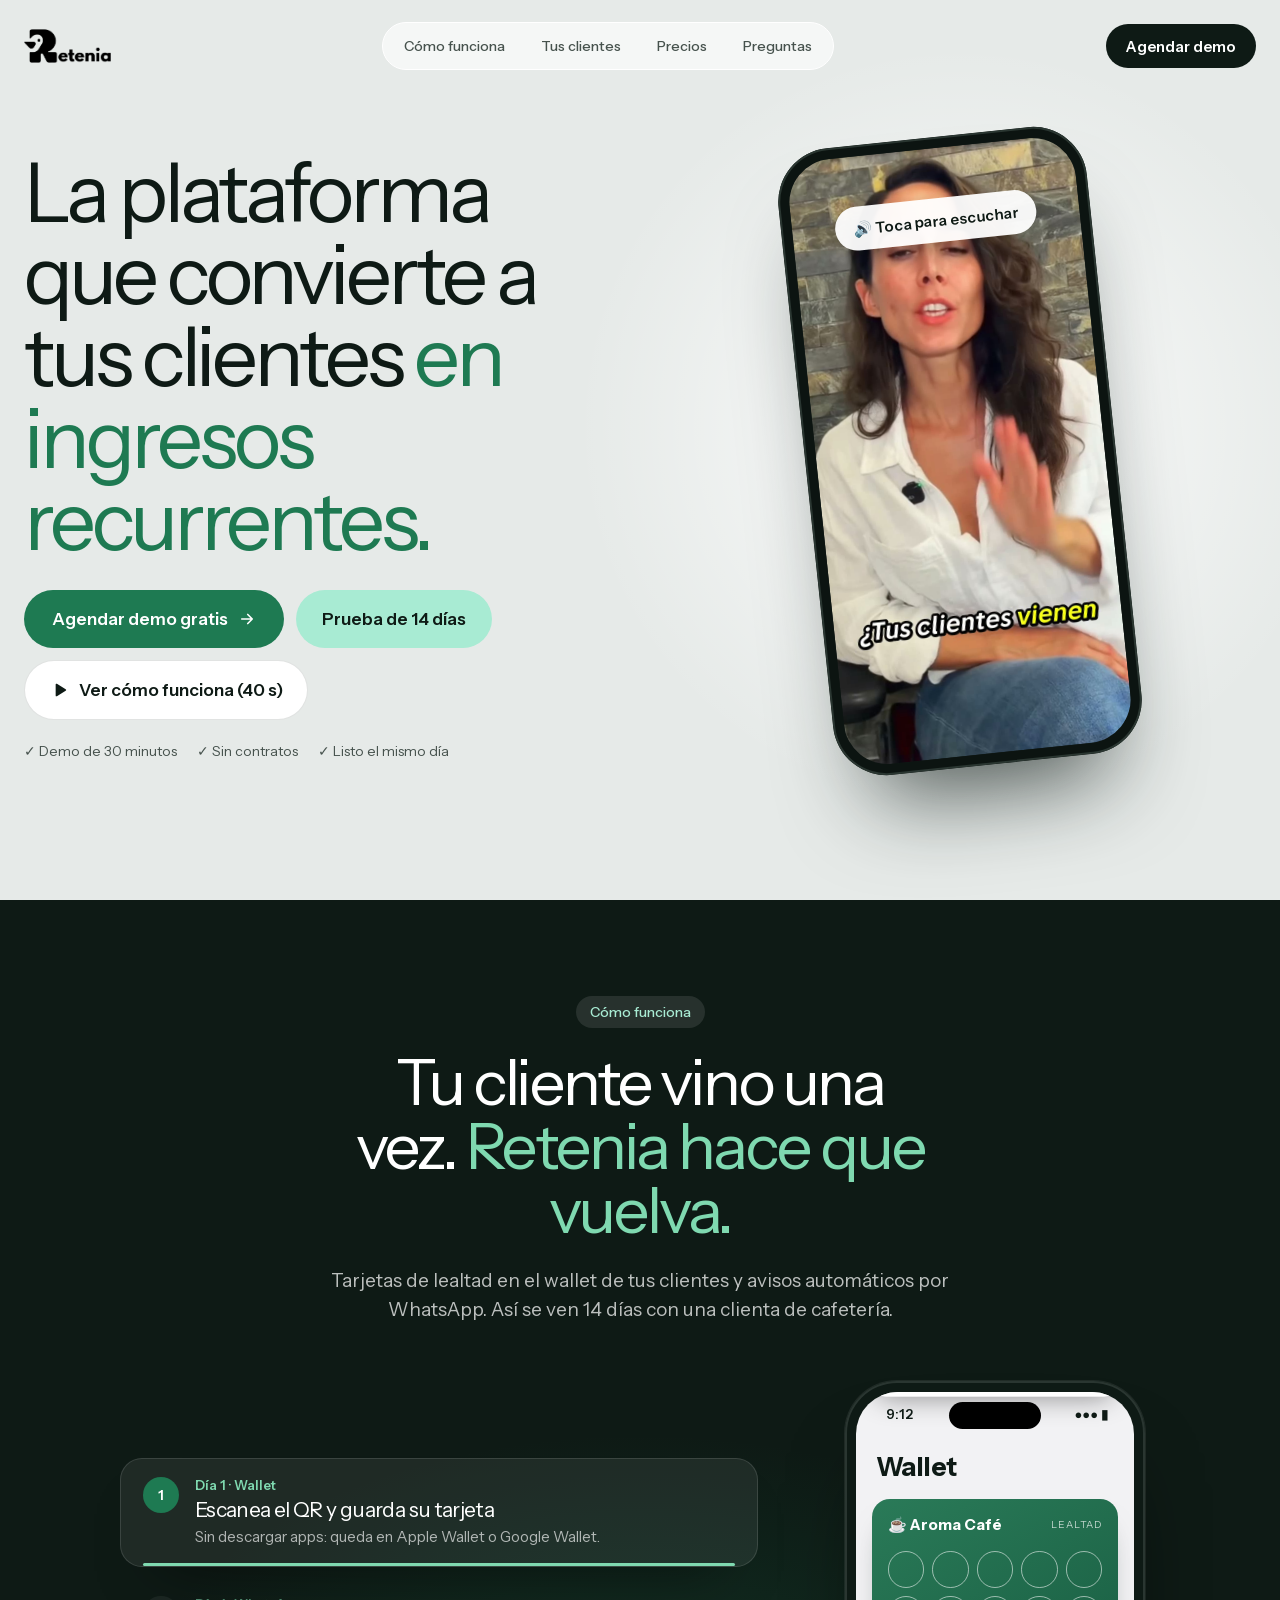
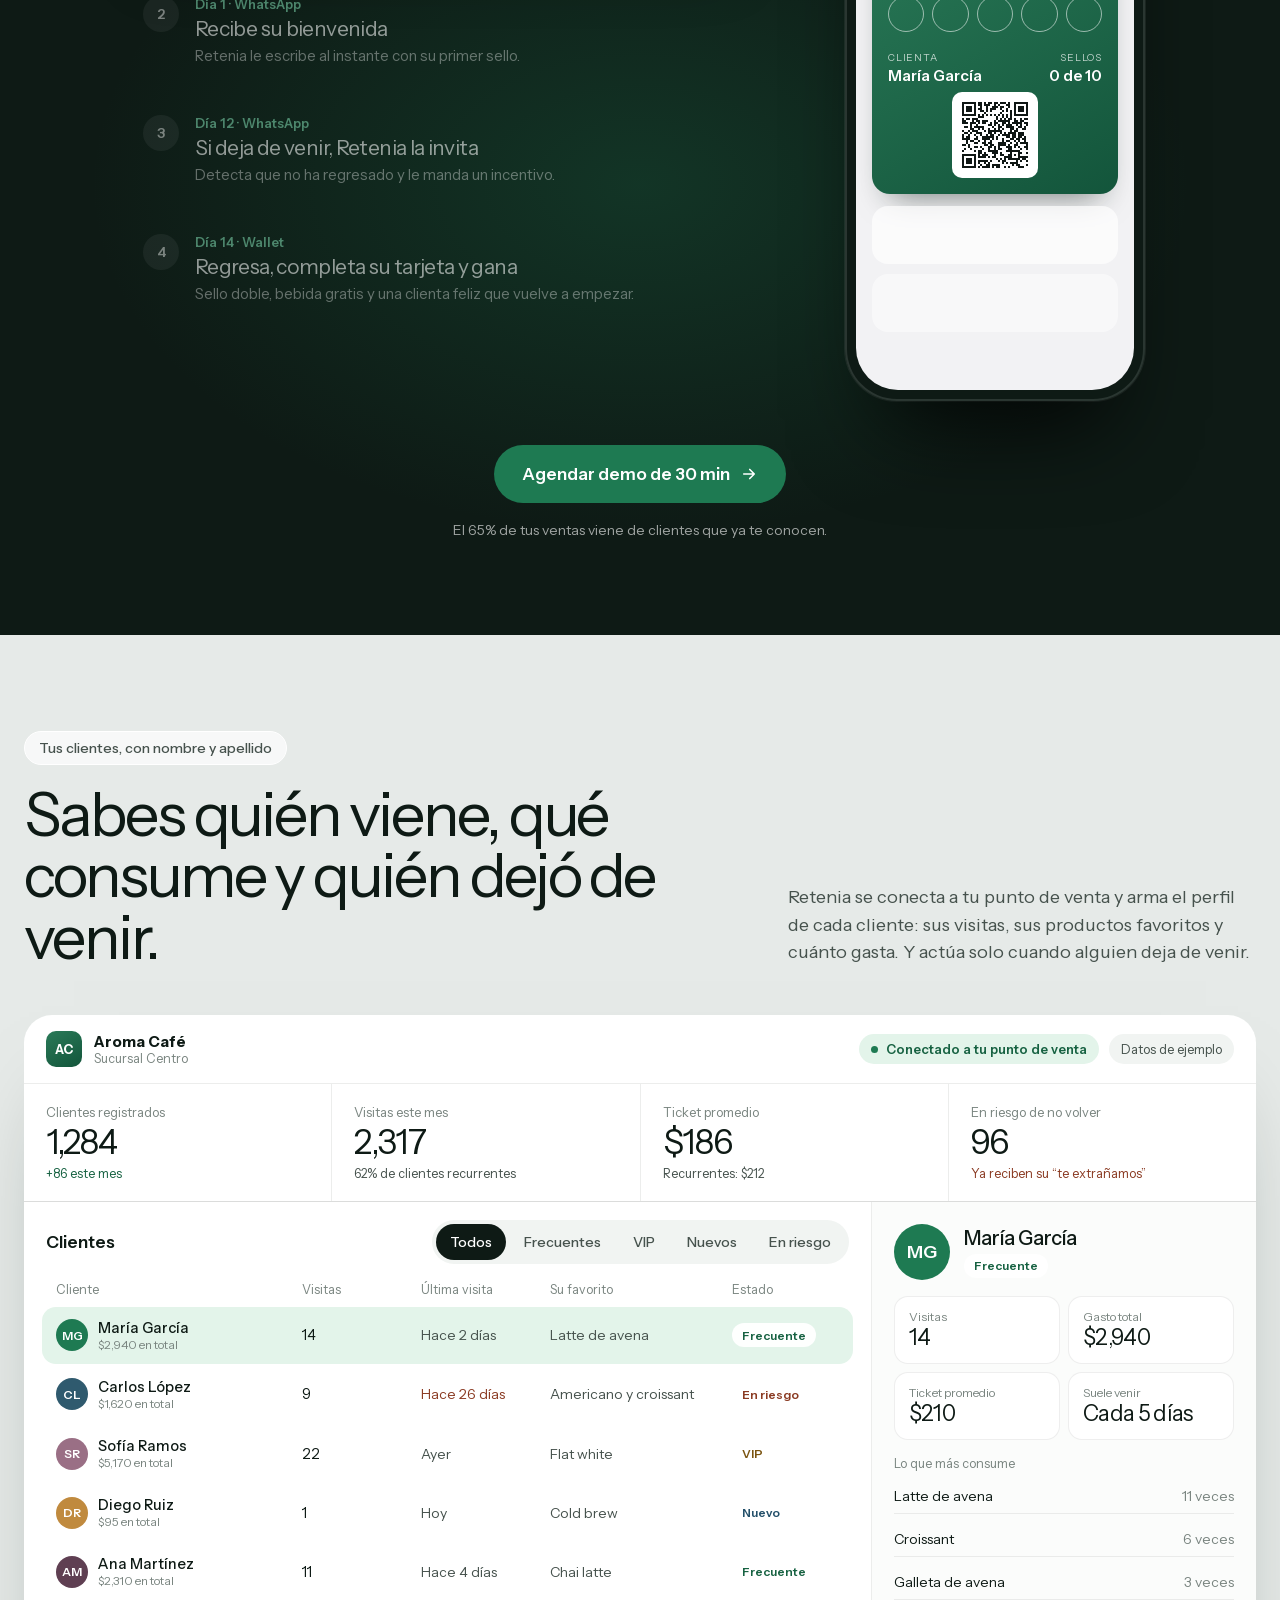
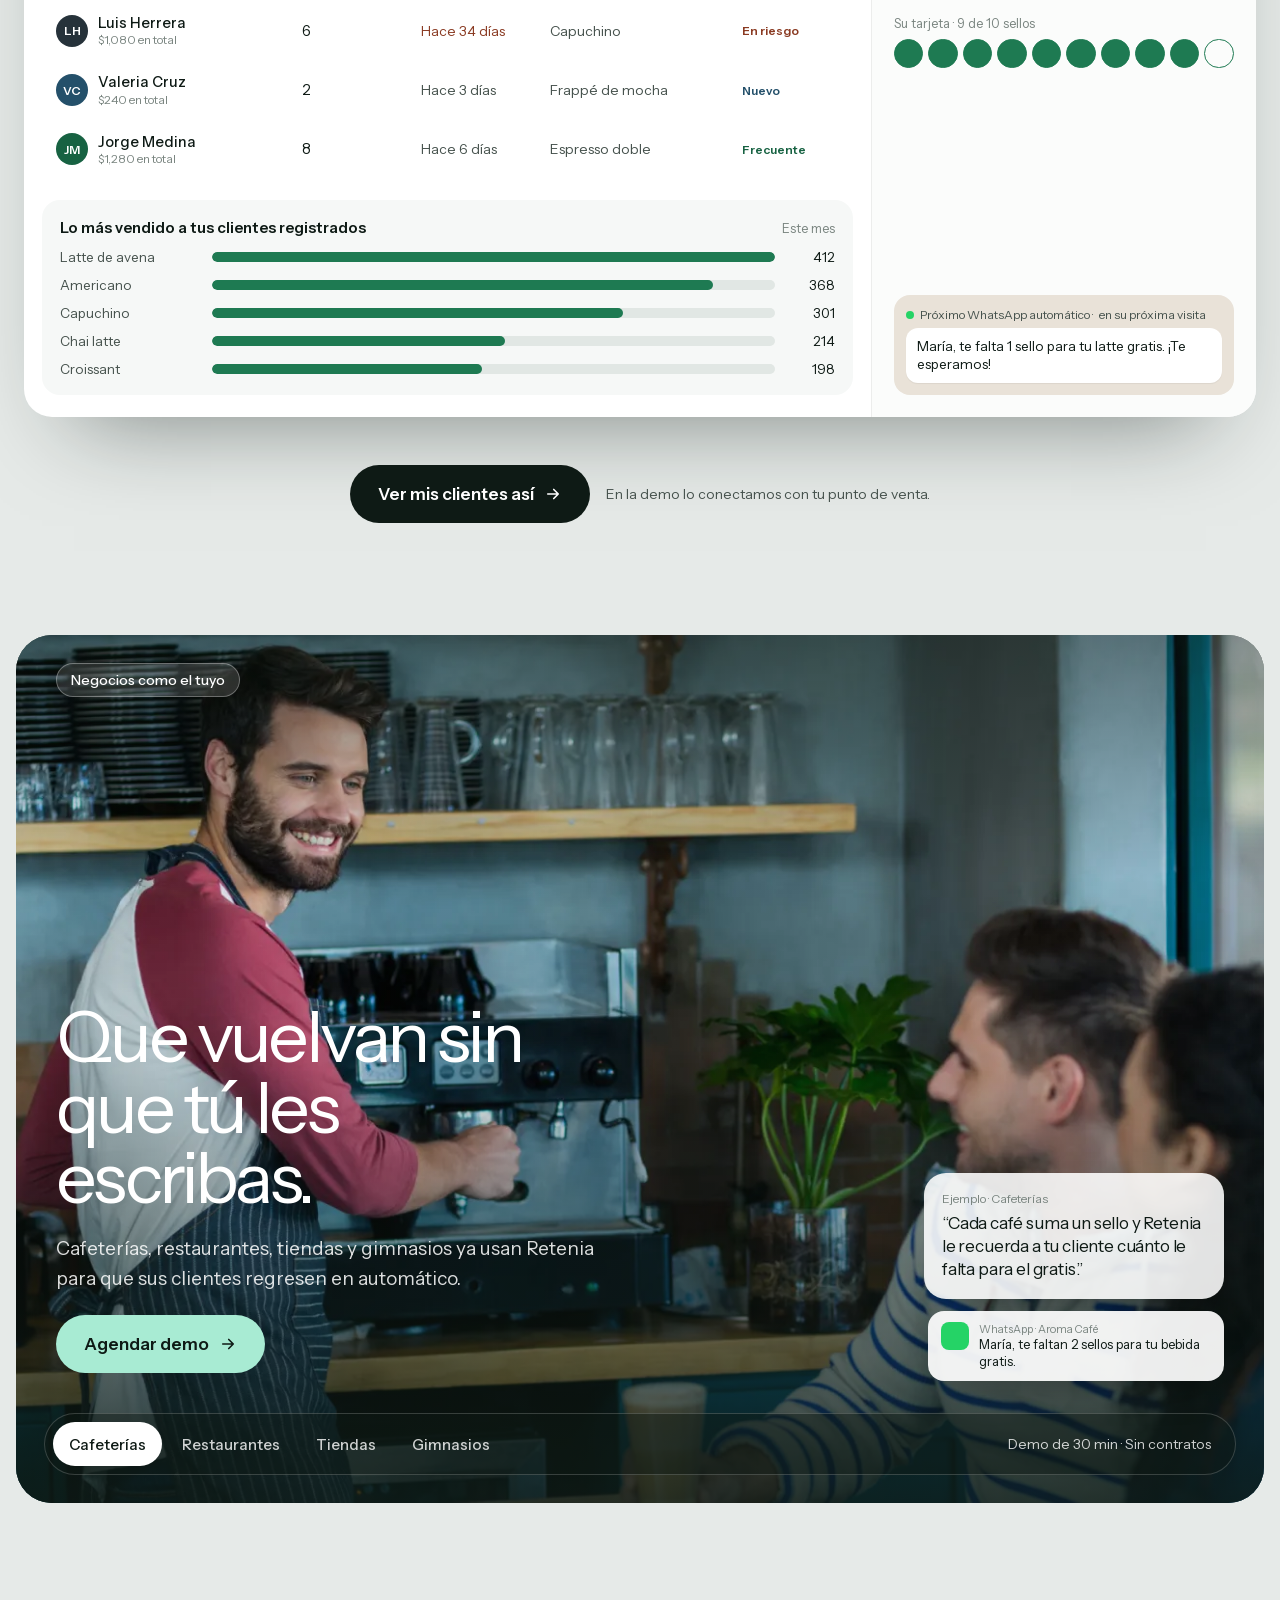
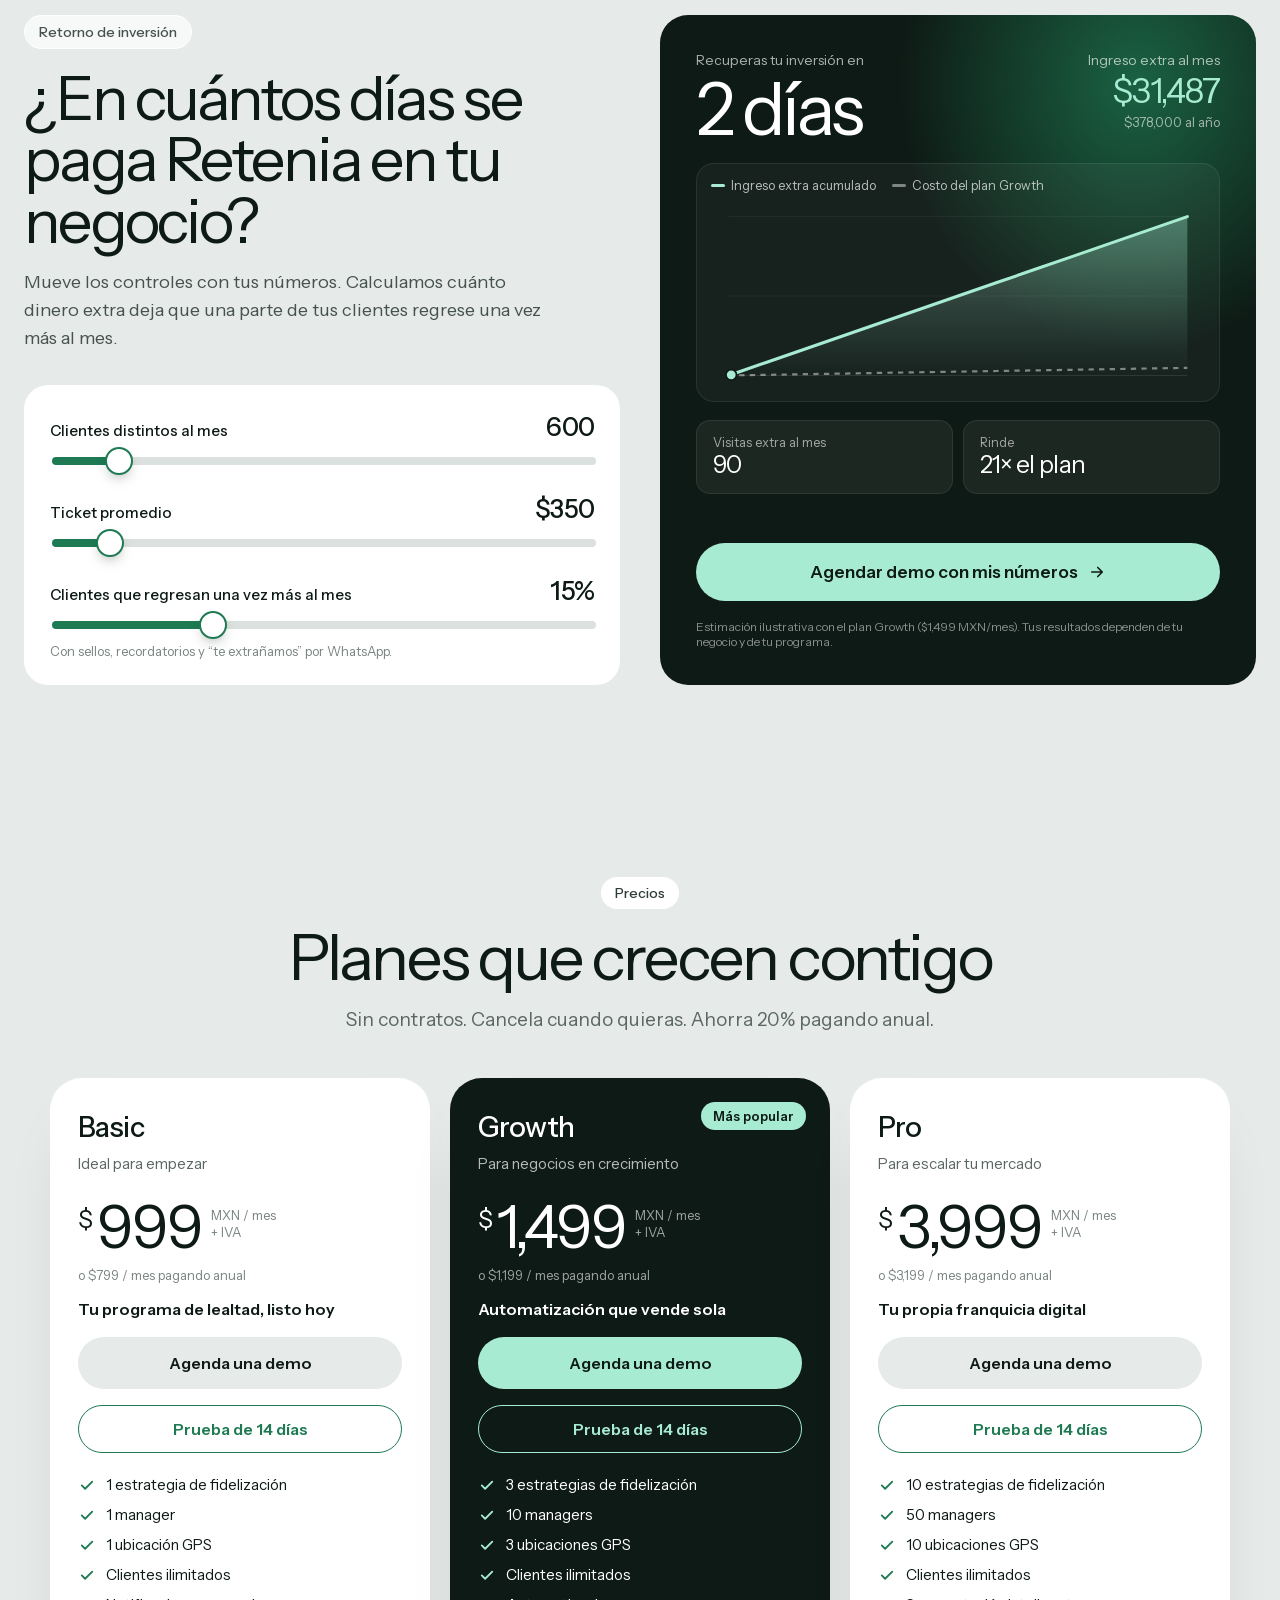
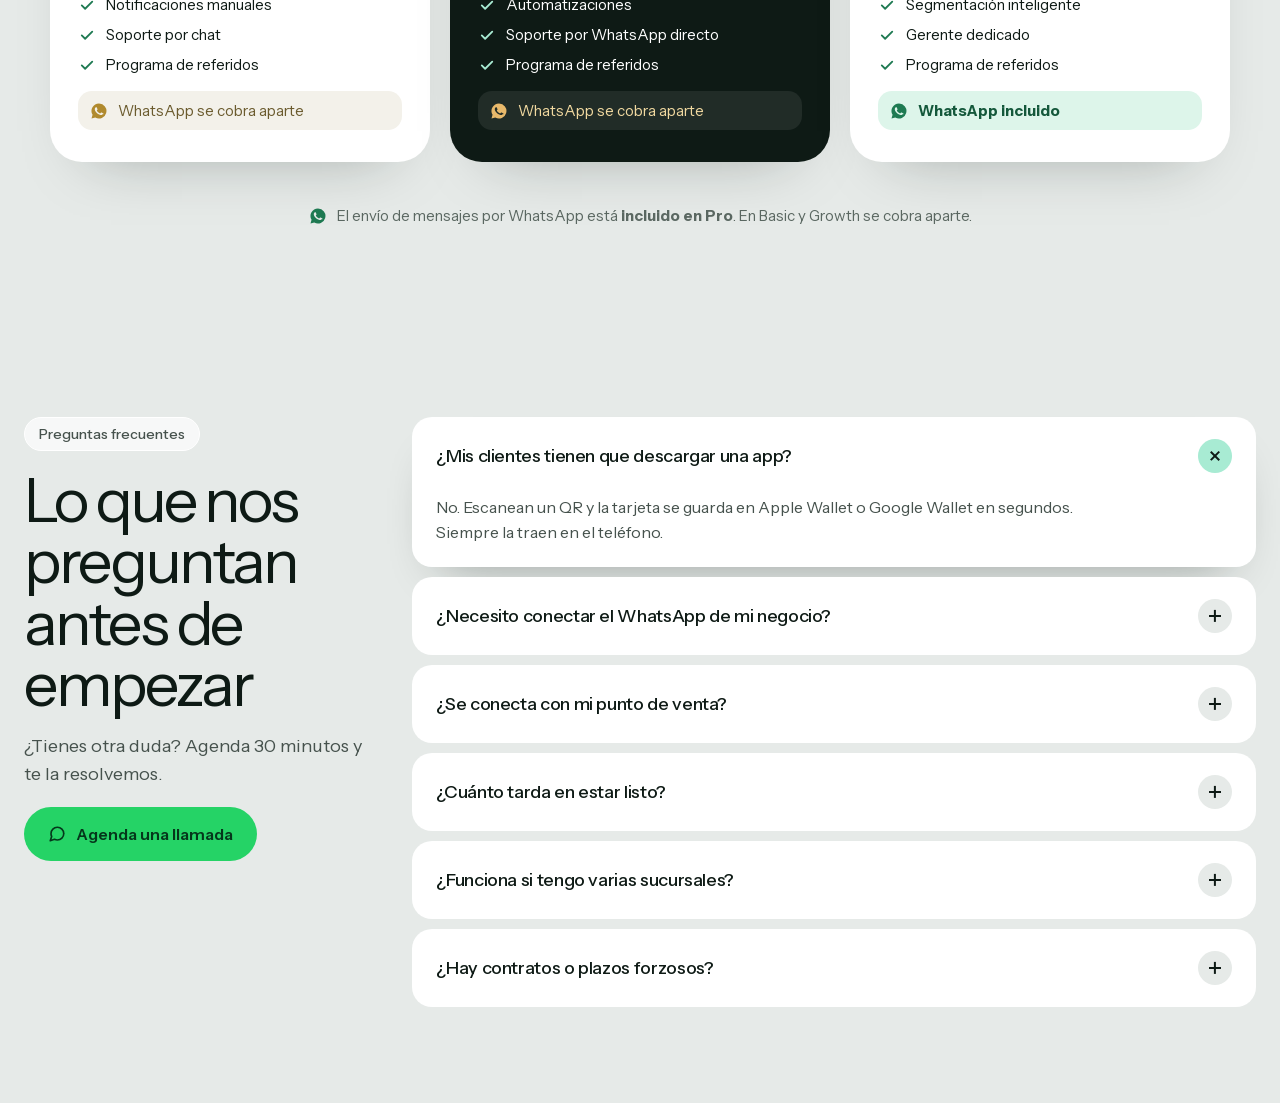
==== commit dae6fc5f: "hero home y lp/v1-3: sin textos/fotos flotantes, solo el video (demo2); intenta autoplay con sonido " ====
--- a/index.html
+++ b/index.html
@@ -18,28 +18,38 @@
 <!-- End Meta Pixel -->
 <script src="/assets/track.js"></script>
 <script>
-/* rt-video: video del hero (autoplay silenciado al entrar en pantalla + botón de sonido) */
+/* rt-video: video del hero. Intenta arrancar CON sonido; si el navegador lo bloquea,
+   arranca en silencio y el sonido se activa en el primer toque/clic en la página. */
 (function(){
+  var unlocked=false;
   function v(){return document.querySelector('.vd-v');}
+  function ui(on){var b=document.querySelector('.vd-snd');if(!b)return;
+    if(on){b.classList.add('on');b.textContent='🔇 Silenciar';b.setAttribute('aria-label','Silenciar');}
+    else{b.classList.remove('on');b.textContent='🔊 Toca para escuchar';b.setAttribute('aria-label','Activar sonido');}}
+  function soundOn(restart){var el=v();if(!el)return;unlocked=true;el.muted=false;if(restart)try{el.currentTime=0;}catch(_){}var p=el.play();if(p&&p.catch)p.catch(function(){});ui(true);}
   function setup(){
     var el=v(); if(!el||el._rt)return !!el; el._rt=1;
-    el.muted=true;el.playsInline=true;el.setAttribute('playsinline','');
+    el.playsInline=true;el.setAttribute('playsinline','');el.muted=false;
+    var p=el.play();
+    var fb=function(){el.muted=true;el.setAttribute('muted','');var q=el.play();if(q&&q.catch)q.catch(function(){});ui(false);};
+    if(p&&p.then)p.then(function(){unlocked=true;ui(true);try{rtTrack('VideoSonidoAuto',{video:'demo2'});}catch(_){}},fb);else fb();
     if('IntersectionObserver' in window){
       new IntersectionObserver(function(es){es.forEach(function(e){
-        if(e.isIntersecting){var p=el.play();if(p&&p.catch)p.catch(function(){});}else el.pause();
+        if(e.isIntersecting){var q=el.play();if(q&&q.catch)q.catch(function(){});}else el.pause();
       });},{threshold:.4}).observe(el);
     }
     return true;
   }
   var tries=0,t=setInterval(function(){if(setup()||++tries>60)clearInterval(t);},250);
+  function first(e){if(unlocked)return;if(e.target.closest&&e.target.closest('.vd-snd,a.cta2'))return;var el=v();if(!el)return;soundOn(true);try{rtTrack('VideoSonidoOn',{video:'demo2',via:'primer_toque'});}catch(_){}}
+  ['pointerdown','touchend','keydown'].forEach(function(n){window.addEventListener(n,first,true);});
   document.addEventListener('click',function(e){
     var c=e.target.closest&&e.target.closest('a.cta2');
-    if(c){var vv=v(),bb=document.querySelector('.vd-snd');if(vv&&bb){e.preventDefault();
-      vv.scrollIntoView({behavior:'smooth',block:'center'});if(vv.muted)bb.click();else{vv.currentTime=0;vv.play();}}return;}
+    if(c){var vv=v();if(vv){e.preventDefault();vv.scrollIntoView({behavior:'smooth',block:'center'});soundOn(true);try{rtTrack('VideoSonidoOn',{video:'demo2',via:'ver_como_funciona'});}catch(_){}}return;}
     var b=e.target.closest&&e.target.closest('.vd-snd'); if(!b)return;
     var el=v(); if(!el)return;
-    if(el.muted){el.muted=false;el.currentTime=0;el.play();b.classList.add('on');b.textContent='🔇 Silenciar';b.setAttribute('aria-label','Silenciar');try{rtTrack('VideoSonidoOn',{video:'demo2'});}catch(_){}}
-    else{el.muted=true;b.classList.remove('on');b.textContent='🔊 Toca para escuchar';b.setAttribute('aria-label','Activar sonido');try{rtTrack('VideoSonidoOff',{video:'demo2'});}catch(_){}}
+    if(el.muted){soundOn(true);try{rtTrack('VideoSonidoOn',{video:'demo2'});}catch(_){}}
+    else{el.muted=true;ui(false);try{rtTrack('VideoSonidoOff',{video:'demo2'});}catch(_){}}
   });
 })();
 </script>
@@ -448,7 +458,7 @@
 
   </script>
 
-  <script type="__bundler/manifest">{"eda510e7-3580-4bd2-8e1a-0d813ef1013d":{"mime":"text/javascript","compressed":true,"data":"H4sIAAAAAAAC/6V9e3+bxtLw/8+nQDTHgWiFJOfSFBlzUsdJ08ZJaie9yaqDYCURI1AA+RJJ3/2d2RsLkpv0vO0vFuwue5mdnZ3bzna7xsvjN8enz94fPzcmeTY3orCTL9MyntNukYfdB05ZGB0jyow0Kw0axaVjnNLxMk4i4zouZ8bH8TI12DuU/GhYBaVGOaPGIggvgyk1To+fPT85NiZZzpKLbJmHtJOlya2R0zBeUNv5P3NZQE6Zx2FpDizL9g5XV0FunJbe2/EnGpZORCdxSt/l2YLm5S05KT2rJCmhUDI14tQo/dOSpaxoupzTPBgn1G31SJilk3i6VO/XeVzK56sgWVKXbmy3HKYjj5L3VaUnWFt5u6DZxEhbnlnczsdZYvpp2zRdLDKYLNOwjLPUeG3ZK2imKI3Su47TKLt2TmkQloN4YrVKu5zl2bWR0mvjOM+z3DIr+LqGXt6ICwbi4CqIE+yjcUtL0x7ktFzmMMKNavF9eUeTz9+e/NtW4ZOvNoxT8cyzLMdxSoANDNgJcxqU9Dihc5qWPEMHCUBP9jD1Sufzkua3ZzSBmcS+3HSiEOrHnqa2aCVdJsmAf0G3vyjCPF6UwygoA/[base64]/kJDSdljNAW1J4iBQw6++CvKA5TOUCH17Ayj8DcKVTwHsTh92dlfPEtP/tTMQKNgnORPG/zESO8C/29oo74K+3UcH/RwQ/x35RIS+NbagP8GUzSChM0aDMb1ep9/PZ2zccBvD9JgzKcLb6yvcbNn/rtUYfMkamzPX6WZ4Ht05csF8rtb/aFznzKck96twTmXt7ovIqyVOt+FUirzHzVpsBEFiLV1YY8KEgnJf0trCobReABi2o4p65t2dlwwLoHfxRsOfd07/JbIE1flbvdq7B/B3DeQZOj82QAGpEwyyiH05fHWXzRZYijUglcDe8SUDQYpHEpWV2AcsW2cKyoYLTLAPS4+QUMAGQuHvuROG5g6h4b81//XtdYpqqLCNOz0vv4/8Z8J9ThB325SxLIpqvxrAHTfNsmUZumCVZ3pnHNxZsF0U+HZNwmefQsyPMMJ7+h5R5kBaACZBmD1h1hjHOcqjH7S9uYONK4sj4SjWPe/9UTycPonhZuPuLm8E4u+kU8RdYca7IhJRBdkXzSZJdu7M4imi6YZ//FyZkkgdzWhgwvmIGO+Gq9x9tcJ1FVsQ4IW6/1/sPdmKDDztLiHxeMwIUYYYruQSSPofuNIFI/rlkDKszX+DTPC4KSF2ppnIKyzm+ogoI3zwbj/8RiuxjVyvw7YNx3TGFhUL/7aDkd0jfkRq59+/LTqnhBmNAESBygzgtaOn2BouM1dOhV/AFLH5YCDtAkcB0BnlniriBC+WHXkSnBEASWPv970m//wN5+j3p2cY+QIUnP/qe7O8/Jvv9PnF+eGwbD7//z64Pnjz8j73dIGIddR8hoiCSDII0ngdsABK5jL7zqDBoADxZDOxTGpf0X0A4LWedcAbsoJW2f0BK1Chg/89zsLPmrWKq/lU1sjtA/[base64]/M2d3bgbfjIH9Zg11CD0ECEkqJBCwZ0BiNexZVpTsNygkpjapc1U4yaZx2CymqFqZLVxE7YROSvbwpcM4THe//+j7R08fPnn0/WAe3HQ4Sj3phbNm357A9Pd7OKsVAL4b93q9/Z6Y0u8mk4lYO/vftHbq8IDVN7ieAbnqsEIusCyd6zxY7KLEfNjdB8ZJjAMujHenr968v/jx2dnx61dvji+Ozs5QsAwWi6J7TccGsDSXQKFAou3Qm0WWlygXny/3e/1HxiWlC+hKORO9wg+L2zQ0UOJKNIkaJN5pANuDEXCJGWReunCMB12+z89BvA6MBbDhpbESdf13gUL0ypgH+TROXaPnPA7nA2Mjspl0S4nBpFooxmkBNBFHIOkFV1kcVYW/w54A10TUk3Go0AQ+FjTACJZlVn31gBgPFM3Gx2ACsFQdNHiH+a7cCaJPywKqoDcoAhsdAN1lXHbuLqJqQaSIgA3tTOIE6ncNnCWjFc8R2EGqVfbVkqpOtQN0Ioq0z+j88ENRq1Mrscz5ZmE4vV6/+Ep9gGS8OAwK5tY1+ndUC31MAINxNhBDvlItUmjEMpCCDMCZFDdDvV5GDOJGf3u7OstnD/9+JG9Lz8R9loyz6HYlKT1u/gKrehuFGvLhUOKFXn5jVkL+J6Zw4dw/[base64]/aXKsje2w8DEVW8bWwy1gGndqbshMeTUdUBmFF9xPUXsxJFnCjQySSGlud/[base64]/wCQD5IE3yK1nVmDb7kR/JYACGRPbael1/x4+6/wVdL5c3BuJp17nB3h50CUfMLvjn0dt69yBvzZQkWoGn3PqI9esUF6lsCDyeG7Vly/Tng17I8/[base64]/56Lft837S3Zw0z/dokuT8iSdf3iJeagqrH1hffrnoDelCq2ga03bah0+WQChyx03Z7QBOUgKtkxBIr7XRg0/C8nl1BQoKqavfFN7TLWl0pvS00wrAKWxqa63W+oycsbSQzbcjsdFQm6xX0kOV5slALQQeVtzmmw1eoJKWHWBKSOzJ5va7eWqhfa5UKoalcVTaqP+J0SQcS87HmfVGFn7c5NsKPKTWLXEagBKSHbLPZaGiiqW7L+mJOYS/FNUHLxjpGIAKogOjh5I9gF6aVepuBeZAdpPIdpzQdZqx3jimrx02NDywDMl61tF7vSO/+DYSny3tRyF7kXg49KHgP2l6/XVSd2KjZEA0PTY4HhdeHXROq5t2MVTf39orD3oDNSjqM5TeFNusyeYT4VwD+FRz/GK8/iNttXN5FC9NED+V2yIhkNSogvbbofYLAi9t93l85MD45OaPOv3smcIAhMC9JxyS/l4xbO4N91AyMYDzOjbExjmL4l4HQYYTAEBvIfgEXBhLPJDXo3IgNlHUuxxFKL5fGZ6MwimC+MIp5kCQGyGgpM/pdMttfBqwu7Jvwb2EsDezB9Tg3pZLYMIGcAgewEtI99i0ProWwbxJu1ZOp7A0Skd+tEvENEpF/qBLxDRInsG9ViRPGuZR5lZLDq/YVfjLTKjFJGCwYNy7TxLu5IbmyYqJ99TiFEdPCEklUvAL/CSi3sKwhzNgI+IJhSsoRjPmeDvgkya5fwNI5g82WAhfDhEyU1l4AE1uwp3cgQRjAg4aXFLXVUH2WFIbYFPAXRLcoLhBAkXx4F4cw8fRVKh5k+ikwKSXFGlHkQhPu/E32W5DEyEUaXDtkwMTPz8JsQY0kyxbGHJqJFyCLzpcltJBmJ1m0hNe0+hDKpgZKOsUrposC9Auit9wg/HkZ5/AZ8IcU2WSjwJrhhwbzhBaAP2y+YUepIcZnQIwsDQHPL10zS4/wwSSQMgvSKWVJ7AnT4nSxLDHpFT5gCmDdPGZJZ+wJ0y7pLXDmKSb+Qm+fw6NIXS5E2oeFSAFmtihE4jt8xvR5BkyerOEEX2QdLIfXwtJ5PSyVopJCZRzjm8pLaHBFVd5rfMO8CU48JjMMwJRxsmR1/Ai/+B5lS5hKBZvn7LWCEHLWNyUw3UsGJv56Aq+q5XmmNXyS8XZZDioKVQ6yjFUOBzHP4FAWOhgJk3f8VUJF5HK4iDwOGZEjeyHyZD9EroKcyFawE/kKeiJfwU/kh0Ea0kQrcMQStBJyrCJfjlbm8vHKTD7iaVaq6he4rrDIy6xUTbBELJmAnL1d9DWkbpcts2U4K8ogZy2+x7czfFN5wGqrnOM0UukSgixDwo/lVKNnedXYozyYqqaew4tqCXNEQ5gu2uGpYip4upgHzFGTgDlqBjBHAhczJGSVUkR14JlMUb1QZURXVAnRH5Wv1DW1Uq9kKoOEUq1IAKoErG1Dfiu9j5bvDv8+NO+P1ubwb3P0wFzfH/59f/Tgvv3gI/mJk+pTOj2+WVjmgXXT4WqZNQjD/[base64]/KomVk4wUsIkio8TFYT93s/bv7aIyLbOGulNgyg7NjtmOnTJ7nV3jUisocLqV/4v65BeomRJWN3BS3mGuhG2fupmfWpndjt0UxciKt/2Da6m8qpqfoJqUQEVQhXlgtmkbGObDgy4+AbhsohfuHsxoMofN/7xYHwIIYmIeoGKOJd7rb5U+7/IsgNghL91VxXndDHSVqgH4DDqq/[base64]/iwf3uMCkC3TD/khJF97hc1igIKWziYyBbVtGgHHmalWNGD2hOBy62010p7ZWGeV8s1jwe30fa89s3zdNN7OdT7CBWqYph4UqNw0pfy11rGT4ge3nS9R2okyMSYs8KzP0xzH9Vt+F+fZdILGc8qG2qjNqrznucZrVAaJ1T6EgE6ZK6nX/Zr5PypejYwEqroOyzO2O5bRtXblFaQ3iVHmOybnxV5eAEC7ClTlFwdP+aMNdirC9lCqpYSh8tmCFcqUqMYHpBubPBJIQwA/q3uEnZt2CB/lL52Pgs4n0OiImszAAX2BKvTE8cvGJWRewKiZhmXzbxeyCltU7CBNsrzWDBQgIpWyKl0kz2d7NfGGONF1tTqs5aqXUmQUF4E19LVYzmumlrVb378bMVBMDs1tbGNA1W8x4kYdRFsr552ATL2ESAIcvXuJIPak04SGCnrJMChXJMO/yMacTVRgV2MC9yvcIpRTgJovkFsDCHBIZaJt9lf53pr0zJ5vflRPdmZOjO+hdmRXWbheotAQ2R/[base64]/cZaZGjuKTLReF2u4Bl1ewjrQCSfYWiPLPUIWkMs6Six57HvnSl/pFXA2+pVE3OgzgpM1WgRMnD9ls9twVFcr4KysA19/Y4yXSBeEzpeRfY4OJqaktLItW8BAGMbIR1a1+rr1n7Eqq5KjJuQHhvsgWOmGHqCsgdoKobAb8wm5KwBChGUBbNmaoyY7DNdB9T2jBIfkErIYCbecKyvxuppoyZyaoqF3+hh4/7+3t7X5wQRKncson8urBJIfftmPla4jr8wqbzJFhUayKWHFSr7qha2jsGmXrD0RZ7wr+myvuV3u39Spv64lXp5uQKfbTpQHwOoDNTZgmAz1vcJgAVvGBeZ1YOxEZOVOapkv5WwQyWmSjWquYTVbqLZTFDqMvhSa/W1ClgO7MszofDwuzkTsmtphXSLJtLCxY1Y20OgHMqFaVwrir362FlVuBFD728KppDUYYZwiowyDQzBOrps3Z/5JQHXjqws3Zb2WEhYwSSCs/nRlYkK0VVc6w6kXhW2sGcLpZiTxKLFkBQnCsCZUmEj+jjRwDvEo4wYemt4tQdOo/2SY/0CTAXqNgYcjetp/gep28xhZcQaVgLJO0/Jk6f4A+kmZjYiVOzVhtPhTrNWqWysMjRK9+QCbJO4XIch50x/RLT/BxkoQdWxx+eR86obcML+fcJ58BvxdW6iMRE87lVy7gnZrAvE/oa5SgrTENridjBuTtnZQ9TDt5CwIJN5u11aoUlKW0/BHQZuZx0MKuZ/[base64]/6tPNEAmUJJcRkXXoRvuiFL0VhbrCZdrxx93KDrc29HjnzuEkIe3HWmR9iyYGNTR5k/tybumfelEw9a94+s7v7A61BtmYTtJJbaCZ/cO4wY7nv0mGnPfKZyZyrVf7DJJKYLLHwd9YQWOGgMxmtHm7W6vmR9vxEe366YZ++9Lp3NqJrZhbUEhPrUS6ri9VSkW91uCGt0pSg3gbiVdoPKu5LHktBpK5YuNhLSr4kMkRm+VJwD5S9vcRWDjExLIG6uACokGwl4odLWMERLOYl/ItkDVPvs1w8Ma4uIl4S9lLpOiYlzEnbgm8jtSryg75fgvjPawq9ZdXpQL3wTod7e4GEwpxaIYp2Af6hErMmXiZk75c24H2hXvDzyd7exd7eRGwmMI4L6WKgAJEJtvMlAqBQL2zg1XeRsksuBSWwpmQOe+QUM4dzoB4rvmpMUy0bQOTB/EDWMphze/q07S3hAzI/mDQ6c+ZNMOPKu8CfMXP06J1HQjY7g527nnJlD6CysY/wPHOvXIC1mpQzNSNXOB0K9tNNcxYUkn4WB/1WTayrikx0zYDAO7agmaBhlQ/69JHdxT/VN3Mq65V0O8JaSIa/KSJw6B1qldyzwu7+48f2A/wD2Cia6T9BF7iIabmtfWL2mMNVXk3Ro/U60978R+5DRsgSz/yumpMQ5iQ8iAchTEbS9gqAWD4MQShBr+xMPdFK1alxPpE2fEuyKAfQltJPCfEHda9tCuyXVAs5Tndq+/5wpPIZ5/sqxS0NhqbB67cmuIZolQamkxvMW32B+LFMSzzGniqedIVegm4ojnIGm2wyxLOITiAPnBUjRoNCJsGFHSwOm3UohQwUoctFYlZ8qvCjMKNsblbuaRTWow27Sutivb5wUPUiVIkoxACbyri+LAwS9PUboYCs3uwBLMslyD717/xfS0hB1Y3tZlQ+2nt7MedYuX6Hf8M1PLwIAakD7SvvrMDe2GwTmXghIwC6UP471GRNvA+YyhR8vyuHIxu2TpTLYuHYjv4JXjCQENg0q+LqDxTuV5ngpp1FQZdRdoSqENXCEyBp3E1K1ZO2JCQnmp6vgx4pLQ5maSFBz4Z6q0EeB0zZMNnWRkBf1PigSeknMan0M/ZEPOEUmPUSgD0sHxUrL+C5yt1SB0Gxz+VwAjOKr+0J3zQ05XRbjv5hsxvcAo97XYULTFHErM4AgKCh+oQk6mRzdBoskTJxWA9NYbo/EhUyF8NWb4TUpNWrwC1bD7ARqP8eYzUBPnfUO1EVVXVUeYheI0lJ2enAlwzv2OHXavJp4WYEMekMT0gk5HLyPg/CSzyiiUxjHCSi226xYdzKTFfryDMGqPqhE9Ts5OhpjArGbMG0iXi4BFWTKVf8sKMFTOkoyokjCPgFGutQt4TKo0Xpld7htpEANoEd6v2Uq/fTpnq/Iuv148wVPyO4f5+pE12QB5A6Ke6m1E5slq50jFMHf5VgoNsAhjnJdlljbHvG9VOLEth+m7nJ5SOv0g/Uj3tKIZcK2aIiudOGRCu9n5v+t0rFC3hdHYz2mDVLuGH1BlalV7CA4UqcNIvoexg94OAbeHSOXx+fHL95f/Hm7fNj4MlQW9E8CywoMBF7Xw6blWadMkJUOiQO05NilYUdAyne2ECEhKLVVpzipyqRsN3WskBIASzPuIkgBALlHYZWjE6tJEFypeBXOBcXQZpm6AQcedqQSVEB7xOHHf+E7zRVx0Zyu7ugTHazHX48ge2QHDW0re+iEjjLLbC9P/6Dw0zyg2MqVJVV2dYOEO8+Us4OFpfBFClQg+XVtXawPSJl9G95912ZGE9M/1pPUzTbP24U5WZG00cfbWa0pCJP2b9N/0p885r/[base64]/egMAAnyluT62MBVQHaccHc1yR9DO2msjPEzm/PS7Ihoe0igLEupTWFBNjeAENhrBwhvmXkMFZBJkPAUh1Rbxtk/Z1VNgIvJHFRsmPzJto/mrlBwfLQl88EFlxx7M1yjGvUj7+y00/s255J+j2kupxKorbyzi5IjIZhMpq84nwstZLqUEINuhNc3uEWboJEfNjzeZGMEdzEEop4dzhyrYnckgEXQnKfkzgD++GZ99tx+76pgp+kRoDVGNb9tpijSRs9rIFbHqLCbNfkBhsy4SvugixrZzlgLSYEdmj3gtzjHtDLTXXcYrum5YYUvCYha1sRgGZu82mu5vn6q/PMRKG7J3prAqE8OiF5OQeV/w74Cx7wQc6knCygKoDLYrICmKyKgARedewkg42+OVHArwReBh+AjLBzmYRq/BNyAW1MWGsXMH4RckNB4GrL2lUfIBPxmI2ynh7KM2ECA5ERRI+4rU/JjhztYy3QyvRObgYB2syXJ5p2VC+zpBY0U3ORibmoseCxxnJvPBSitQ0Wl17YmLmAcKgqTRCD+QW5uNB494sL6PmrCBh8SM6K8gw75RY+cL8FO8UjWEmNWY3IFJnVuDqZNIWSuC9GfNd/xwO9rOaKKZ5XTPHenmBagdDF09RaAr5XsshyGI28+UadspJKKWvpSKO5F3KUgW7A4CI2zKnN1mrqqClDdmCpr6Hjr64h9W0HPbY70yQbB0mHuSJXK+sfPtuFfxIvzZ3Ige2YzNj1b7qCLi5baJaHu5oX2CE6ACgmdkQ/222SRmtTIcWIYlhURi3XNEnijb3D7rljfSpu1mVxY1vn/vq79T1lnB1D3yDPdOGvyY7i/[base64]/[base64]/[base64]/KcLVMYwjCL2Bd5oRF8R6Imlf6jCy4mhE99qRVdxB3OgY7FSxnNhvGDM9atZrf5UCK4vLWSraOZofejj4kQO5BQkc9vMxAHYxN7qoVC/NtpCoP8FRcBToBMdY1aVaLOkhtszsRkNdsIzLP9NE4DoKMCH3laVN9W0pvEr6ghORkVV4XGROamHOkl6K1TYTdELYQ20lZrBSH6UVEVBZAaZg4POQjIlFccwX070Bgau6S76kWaVc6U8r4leIIj/LBQosmZ8IxHhFQnRCPhbZToaqmFUKiaQK+BGxkoYT5wf6afhDdIhV8FNeUV76WUqXLAPTkEdMMDzgSXXMQ5QpE8Xp9zcedY+AWPgzg6kuYpH5vHz/WIpEkXmFpmuHDVYK2b5i/HBAFY4FUs/O6sZz+yQ5OvkVjUllTlNwFAtMNFSp+nN56PJpLagvVal3EKxpWyrgyTSZN02QodShoa0xRGrUy31yb7TOxQGFzCCFBmnQxBfZNoebE2DXSusoFpPeVZcVaEq6cUAoSxpVO20FDtsk5z37W8G8YAkfJ1xfD/mvv0lrag3F1KEGhxnVljgQSeuZdk2sPNrNrQHGLled6wfV6rFunAaLXOtcO8qSejcddcLDz4XjkXW/iigeeO0pi84baCxoh4pG0fP3INdzyEA5yYwMpyA4ZOUsafkEoAStvczx4judL/B1plu32GMguGyAzrpnF0FbybEKta4d7TQDwuEv3okktZx5QxwXhgsx1zVPDvuJW8WvuokEugeBcAufPJqDSa/F3zeSLOmCRCoLZhsgSKNEPeWXbBmqe7n6QrY28GfMrEKO59UIqskCeHNxK9bY1FzWOvFtYoLiVX1QgPfNEsa93Wjcji1zuxrOAlXA1mMNmMPEurDMy5u7TgBuYpHyungFpnSMSCL0411aM2Tq4RG02I7fvqNfvkavSe9jrkeeUG+vFgr8q/SrwyFUJHAKQTyafm65mHny75WolyTPfJoQGW3MhsoRJDG37q7RSXm+0UqGHEoIURXK+aQA5tEeqS+8EQCbeobUChCyCKXWfU2AbN6jd5r7+fCXGEzQLDQLg+DLG1wSkZJYbkvDeFIBK6MVBsDu2VMmsill2jVy05NtXynSQMyoe4I6dWCLaVC53vIAlbjZkTDGmW8Jh/ZNYH8qGzYSRnzzNGfdYd3X7yXdY+6UeaQ23QchgFVtcZHvlsUW/0s7LYS3vrXIWF8QUIb6JfGcx7Uyy2lRJXM2MCnd45XGpMIj0arOBQfJoXJxlwGxeGDC3ekEbAy1fY9DKqjTyJiH9wOKcWf/wba3YRmk+nsfRCVq04NNaoihZ6sm/x0nyAcMd8OLcfgh8FuCLjCAOS7GC/BftZBoLzf9C5Fjm8yM2DJBIuWYDD47JFBam3yRl++P/STSQPrUqzl092NLensqw12uVPvhoW6/IK/K6dl7uQ+WIoFxT1HpQXuuMIJTKpSHzDjECVXV8DRXietH0H4oyR3ex3CFH+jVWbTdUH5SHZspQcsKoOjviLiFC/kLOhNtPOMthR/ZXlVKx1HYoeUKOb9kdXhg3daDSO7/QpvAvbQZ/8Z9Zv5ASFTtc1XPGfD1LRxAFDcYvLO6oWFbap5Qo+5hLhSYqlyHe0L9+BPzkem1i1EXypLe4MW3t4Bm6g/oWUErms8BYFK7IqmyMvE+rumJV04+ZbYv6JgsoLjvCORuuZF3xMK7SOkBEEEgelZ+fEyZMGeOWGxL7f1l3t8QjyppEEst4w/X0epgu2gzeP6gOp6ujwDhySSOhv7+zHkpHCwIpP/FO8qsbeCe1SRA7hidiHK60cI6DXzg1M0BWgGVcAKFVS6hG4exVsQT5Bm+8CPIp820oKoqWTSbmbmLCSA9ke0hrFbmrUGUHrcENQBYAzN/+CgN4iWp9xxJk9O427Lsol16JoGKKghk6cqs6dZJdjWGjycTcm0xEk7FY9EMG369DOJAgDvSdQphmq4RiOa69p5RGhQS4SVr9WmFNXdzMa6qTm/[base64]/RfntNzUHMI7iBsvCMJsHZlvrdds8dE0ClfiVCRm6HV4yc99GB4ZqCV3Eg/X6FTvuyepis8hY0gsJkqXEEth+JWA15OIcay1d4VUtT2GOx0+LskEvm0Ne7mwjuKuB7T7WSwIGezvm/[base64]/eL9bqFx5Dg8dV6jSnbKIgLGrCmmQf4tbeHrOhX8FBhLMiSnF8QndXJv11fhs7ufe/ulbPZInsT0gR7RaD1lkGW2+ze/7fXjgobXJFte3BXz6uqRLeDZrebxFAQ8YC7GFdVLr6y3uuQVB9r2wgLDbo1HFgTknXbDZn+tw9ui4AD2vIDDv9QhRrwP1VyBwvEPKt3z5BUJ1eTRP7/kW7n7CnWi9a6MfjH1SndJYDKBk6Nl2kw9x0WR4RrMwPnU3FnuU8FlwNgS2tU+JLqfGVFE5VDx9Kr50viuF5fMHXYhSS4dxUDgVnWFXmaRDERUslSSG/yKJerQaOhUa01wQj2hky9RtQDLCMiINq+/uZy9eS0cp3R4V6p1lBdNBW6oakyvtXK6pyctDyjn0n/h33DtLcENtxFNHeYSZtNj7q/w9yQZ9YLIuRJbfRqg9o5RULCNMM4D5cJSMvcJQZ35zF6mO5Y5va/79mWFKjdKFLJf1v8QbNlwmVyF4ip/f8z2ma9G679FfU0d0HSCjQipoYd/U892ChN93wHrR1s0eO5UP/PyRUsO5bD+KT1usleMSp6xnb9OanzNLoGiq0lQW3GTWoDNOyqzqbVvmU823gHzzZWPNu4ybONq3O3klRqQpXXajXJ03pdo0JqmTTlMfi08SW5GyOtK7+BlEjKNuRqb+/bcPOqgXuZA1OGniU5WfFDpmzF19b0hjDEsc5YKlNyv7dAkhOkBA/rmCSzlSJ6KyhLoit7Y0blQ4ap6jx4UBWuNPtDsty6ukCqif/hBoNl8waDUrS4fZFBPadxnwEIeyGCqCCcAxXMcrhRiDBxhJseMxOFJGba6xBdSybyaCG7rsFNSKX3VGoBPDNYBXzUfaW2rs34McnGBaFe6qdDpS36zsQYTCq8hnRI0vEav/NpFTbtR+qpuEdhlAKCwqDjq9xJadlNF/MuC5L13/5T56HT7y7nEU/ARRwtWUcdwFAHfV5/h6qKWfDw6aPO85e3r2+e3X763Jv8cPZu8Ru9ev7k1fRLefQiSU9ePMl+7/7x68v5hLZfFX89ff/5OH6ehz9dnrz+5dWTSfxj9y+T3PumfnWibL7VN0zc1b/PVf+m71/ezL7s95PfXv755iSMfn57+7nXP46mvU+ztBvu76fFTe/y9vO73vub4LfHv/8WFWc/9Sdnzz9MHv/586e+SX77Wv/+Ow7GNOki4KMA/dz++72z/4PT67J01amfqk7Ne09/iaP4zefX0eLnz68///D4Zff1cfz016tPSffmw59J8vDXV69vFyfZr08e/5rlP//w+qpc7J/+8efLH1986t9qN9X8UbdSb1+6gifkfKqFYpErQ5jdddtq7q+KPHTzjct+S4JHc6boLuGm3OJyw9TQLT20ocOC8NfPQFf9+1OPl7LLP6L1F7NEb58rhUpbXuPUqXPvHn/01LXFWrxD/c6eUtO059zJUCwdx+TiFeWVS8aeenjqdKNCkOFoL0vvcY88K72H9FE1pF9qvo26aY56tTBaIotk2ycAC86Yi+n6ERFF0kMgyvO4oNLVlgfvoM3IbUvvD+s3CkilSB13MxRfy4MDyjZ/11lYET/RHswdmHJviX/J0lETz+zh6s3Tcsgc6sqK4m0eT+PUM4M0S28xQDYa1R2M+xxwohxZPIFtR96UqK5sXXYzt2Fjopt/2Ey4z4EaFd9QIgaiuQowMkgZMY6E4k7yB3E6yRrqMuk+7RrYWxapLyKmZbaX7HyUMujLOQmSxBpiIBV2AMBHfmJrusjU97cSR+IyI23HGns/Y8/lKVhgO8TNR/ySpEh8cSn8ti6d7HL76uuf3r9/[base64]/zwSuHONv8C4TDkAeCbcMyXsDNJrceyCRtjBGA3DNlWveAMxTGruu4KJ7zWWRBP5ZfwKIQmrnoyyox16H/ljqsx71JKV4N+8ezV6+PnsrXaYsOzGKz7yrNL9P0KGPqKyIdIAqroRSkjAEvu+TLdPiPOBj5X4z7bAP258uZ7e/NhNFqvz/b2zthDDQkOzCXMvJhzzMXy6hqqKuzTlY4qsm0ZqW7sLblvXFRxrohyYzwJxX0dxmTK4bVe308zMf8GLrrIMO+3IzzCacE3rnG/XXNekU5HxOBe3t8Kfrm4lmiKQfQzxktYMwEeEzWUUof3wCQNbw9gnCWmBleANexSxt04O/8arp5BAcd4P6PyNMp8CSD7yF8kwhuesQLwtc3NRyPDyKtQQtArlvzRYfem1IIaBhY/BJIxWC/l6XA8RQC8/1KSich7jpJzml0jvfZuEIXIXLnRTP0Q+pPNxS5ZCCRz/7R+FRSELG0WM0bIDUuGu9LpBmqoqu9Eh96zspJSd5zaryaIQ2sL9FC9yQ92424Z4EFuPC/LIcxvrDTbz8q2OS/MyvWHlu+h+mxZWnNyWdqbwVaKJnjVVtWN3FNbHJpqYe0AS2T7kWsFiB78xnuJ/gpU1Sb3J56dG+ulN3Inry3kefPGrene3s6mZbloIENvzR2BcbBwfV/vA1TzJyCe/OSMHeWs87E7Ykxc8WXMK92xnK+q5Xwl+A3obGtnb2EQ34AEzeWJS5PVZlBe3c6VGRcGvxCQH/NPI0NfKuokuKGmvBYZAK/iPGAlDzFEQJAay/QS0DeVbbKlFmkhPu4gwzI8mc8pkS8InJvzAoIiYvBSXLZCTmY7T0IEs+SG8okf03InGBeK7UPuhSY1M7lBvyJzl3ihtnc8+iOmg5P30lGhz/X9Tiu3FW8XRYKfQYpzJjfqkN4koTcbYICSWsoA/3Qi4FpYN/Aq5OU83TjAOEeqIL5snCBcsTun8dbVeeGG7IqRjfMpXOFNsjC9HXktu8oab2WxK4E7Y1peUwrNTPor7IDb3wANKmYwvZcsocOf3d7GwauDeRo+ufgHvrt+zO+NvubOJo97PUx8Ukt8whO/ryV+zxOf1hKfssSi319VN03jveEscV9P3BeJD/XEhyLxkZ74SCQ+1hMfi8QneuITnrjf0xL3eyJRb32ftb7EwFcrdvG34oNdlog3EW6cMuSZ/IJwORewRhCQ+sXMPAnmOlg8XcEfvE+avfV77LXfk+/7/H1fvj/h70/E+/4j9r7PhjzvrdR9ts68fCreOuLmakyD+rREXi2kPqmlssrnY/U9j0MlqhhXVYh0Ucu4qkVmsIoWWZHTZMe925gTjIvtq7Y3PDzgqn659ePefzZONosjumpc0L5xxuPsZrXzrnRshQUPWYXLvADyIF4Bu/u9nvDyYlf7OuOeaJHfj22SP6jXPcBLAs7H7MKX8zFyPXgXi7iNBvYEmOgLEFYv8IZjTBIFLd8V627ND15oX1nn120bH7ox+RNIxXcUyDgdm+RXfOl/j/+bpARx+btJj1L6xCQUX/bpfrj/RNPrpKnw6NK9uYQ8JRQKUusgXChi/pNgmF6MIKbFPl96pSOlbkHcHDQowa6FwuGcDhIuE0ZBfmmu10se7Bdr8ZeuiJt+BoxHOHsX5MEc7ygQ7PBvMb32HXWjb8EKsdjwjOKbrHrTVpX7/McV1ctbkDX+ntu+43oksaVXxXnzk6o2mrpl6moJv1L3TzqIazfrfqzuh9ZuZ7+3Wm422zdCb+Pyx232Uuyt/Ob6lifkQ2YmrWXhMihPuLxksfNBronHrC4EdiFmmYTdoL3cEDzuJgFS483s1RLvRMUbEr0lwU4QNkX8kKjpW9vTuzsamfgAw8mzGDa7LybmyuyvfI5WpR0qnNi23R3d2Yp00KgS2vRFIcsWqAxypQAm8O7HeLv9a+RvUgoCjpBBgVfSLABLhtTofoO/[base64]/dCa5F29wFKnYhCoPVHSAE2ZMfw78DeCyRw49UPZLTfuxttQhUWgR+qYf/q4V8ITfenV2t4pyQ013mkxPvdG/vWJMT2aIoZpSWbKXpWUHCwmJgwD3/dHgjTS7kSHq9nejWlhP/Z+vEVpE9juQo39y9EK+bS19cdgrtvWnQ7DmN4oDdPQRiH15i7TYhwEvAGO749I7y9lYG85XfVRHPuKu8TY6ElpprqN8CgXhTQ+C3m51Y+0aLobHZkX9dDzfBcVydMrtiqHvJWKdjfpAYV6vVOl6vjyU5Adq+QMJ/jHOv9qXttbxoBFYl7KCwdUuO71hv/3rR10B3Y0PHGD5u04La2kee5F/Qhvrd1VIuR41gnFD3ghTo5Ywcy/MsPEFuZaIxKEdlFe5zmLKIBkzAFs8f+AVPzI0oJWn7UWOlsvJ5guftu0MVl0IGW4JaOn1+2ZDgCIGmC1tb+5GMKFGq05uw4OUlWEOKkReojLxA1c3r8s7z+2ZV5VZFWKjFTvoPbPnB+TmMCyrEs/vK7Ka+8Wm778qXCjwYY7wWIUM7FY+BZvPq0vS82uHw9vF8xE1/TKGpRy/I2jCevC3gQnJ+mYqMZeF5eHwC22GRBjJF4jM+6PU645CwqZexEoNaCR6CId8KwVA0QzDkGJci9zCMQKfvy1G4RbuPtZqGqS+8wmN4ktsDUR4bdi0tFkOOV/1AdZ2+ho/a5Wcpv2ySwVO/xUfcPi/ijmjQLQC6RQXdooIuxrYoGHQzW8aF8AsR3IGfZ8T9XYIlloATkTDszIvrmRagknaruYgRYW9FhKiXUJEhbHGXTxWWorAxggWAUj8im3AY4mn4FsKQCQRJDV6NelBB3rzJy946wiwKdFsgxXItZJCW9+QSLGy/gEk1jZbKM+1dESgKDdNrYXp1aZWhPGcKecRXNSUZI8x4LwplRDlmPIKyiyeDdL220rullh30NlWGwRC9SRcYpgewoBakhwQeQ/sxBbyhYnWYTKtuoou4j9F9wrbpumY7c+ULPKsLCx3GDTgYyTsvT5cJtSZtc4VeqwA4QFuYy7a5MYksGBYFlpJxAGCi2aYR49HXUCOsYapFaBDmEz52i6vaK20B3pcj1aBANzBuBMbQXqHki0HtykXC48cxh0D+qHmoua0+qfmhYQLeW9wj6B7lSsUDM03TCHI32rxT/bYe7MogQz94WA/Nm9+Ys5VdqIs4VyIIuFuijtdNyXg5X7iU/WAYKB5RR3pxxDA4GxvbcF1sAATV0XQmCeCfcnQgqaY6oVogA5jdFhILhC7QC4a0GOEEFS4L75Brqhd2wy9vJT936QYF1F8os+XnjuoqXtXyAqnYBZliZJqVMqi5UG3iMG8wqJhoxwcxB10wF3gIEaNKY0LhiI0XC+sh81xrQWbkFpqNWSg98UoaQdlYMVZIuh/gO9kZ126rrAh3t+sLroJXH0ilPC+rhaRwM7IV0oDFhA6IBsQBj6PU073/FnK+ZpJhXug36zQvRlvYvkZeFxg1AQ/dBiwi64zoc6NbLrRW5GQjoZk5Arul5kklVLGsbr0gbZt4m3GKPg8fTl8pjz6opW06Uejw60KPd8kSN96xfzy8VXLBqRzmjS4X3Pg37i3IHT9bwNVZJ/5J3THkVLDLR97hkZNd+pKJdq26Efh+zbxUcC2CweowMFKweb+9QAsz9wBw75NbdLXAkaPx90h4lCibL7RpgMiE19GHVJiNCmEsYiGlDQ2vHbwtGW+yUF1lSr2julIPBJ0SxB5m8nvT9OP9xu7zfgsT9sFNJwoPjXGShZfSwMXNXpx7rQ6VO5Wd9A13U0ZXD/50QsvAeyNPg+IDvYrptSjAnj2VigVkmHWQBmds+vf25rAqqgws9Klg2eKg0BnL/1RU7hoAo/9t/kqQZK8ZGI5sfmnKshEWgREKezVDT96zMkioPLDCUrwptXi3MQYO78ztP58ylOMyBKGSfh0YY58syK1+NHm6c71Vfdnb493Tbhri3ZUrTl+jt6yfsLZRN7Cs1AJ/iCvkZrbvDJEtZgCwQKJr3dYJuY2HvJviDOpBbrkjMFqEkCPzbzVo9VzsI1JaRlKgM1qkw929BQJwiz7g9LNniYf1ume3+5pa/sb7AqAXA2NFgHodq5NGgjTo0ZKgV5X/PCphJMFxjQMRW1BqA/nrIfes4FESjI/8oLJaBerAsojR8NF0rVoLjE+45Ujr3UjsuGESyY4u/xPOsFoNcRIdRN4GzuhkRqGXpDLXcTkz2HoEKSC5dUxyY5MmKJjv0s0O36Ub5bt00/RdukHP/u05vRI7q8KvCm/5ta9A4f3jOmJ5rdate6y7/WMK2+VuatFKjVNkZHJ5/4ls5MRTScNTJpqcYKjR5sGCk9rBAnt1g5sTix6IqpCm2p2BG7XmwPFOpwllFxpHelgEhOQOCIw5BMgxm+pjvN5W8kXVpoiBdCU4bISZuCq71Tq2yZytGCXvzLjLoSiH/tCsFKzQsx0FRYQVcVSVvbk3RJBc93Tj/YgKwpNqXk400n3ji3B55ETR61NtkNUoL/[base64]/Wwi2IeramvdigKwo7imDrT1FyD9sa9nbYz/[base64]/tLK77r70pa1Eza47wjUiGX3WEz5gjPFSHaiDN9T0l2d0O75kTFLdpiHFkM933HbXGmfJ9ZxKjVblvf6x73xr3VuXmIzpa3TnozNYF70gHO5c3+EVKzJsafZzYw/O3J3cfLpCKtD+sHyn5naLW6Q/rHiWfq5MFNe93AHXKDgmkFWyAv8U7yzGVaqk1p3e934vtfrPoo6ecWUCWDHcBKS2asNBAtleSfSWLlxtbqP9MJDAmrDoV3yn7KiJmNUR8XjbgDuQWAW9l1eUV0kG0ZuT3lP2/Ru9DD8Olc6qrdnY6Gny7k8AYhoSyWC5pJyXsqDXFiyzUvuGCOBFW24igX3KvFJnsRWSVNEkKhoAFEpi62wGJPSBv9mC3h8Pe3idqvaUWhs6s+NjA03vNmbYLhvGwzfNfN9wM7h500OgDVq85q4Zkv9cDQmZxzQeSM1sp9hKMFqM2K7wHDS8E4VfWiPsmQ/YOCCuLyVKopmHa8tbF3l5QMR4gI2CEGKy30oiFqvHQ5llyWxSXr6UyRmzBEkQZfb8MeSEtSdb1y859dGdsSFZebaeMyLCkZ1tbJWtuaweVTb6v74OscH1vlCV/hMZc7eRK6H0BIqBWC8yEitWIRyFzxhpi2IVXVILxVLIf22tC8COsfa4jg2aFQALFGxvx1sa8VWIzqMfcFx7AiU00SiMWPYCdMRrVyoeqolt25hT3WHkqyE8cCQhLu/lr2y8FSK2o+rU434Fw078GMoiKRyTdnDouUqkCKFlcIzzhsy1IjYzGXsEoO/rFI5VwTYIGfjztA2v3//4fwHda/fmwAAA="},"fa2822aa-d681-4642-b6f0-ef99eef8716b":{"mime":"text/html","compressed":true,"data":"H4sIAAAAAAAC/+08y47jxnb7/ooyO+MWr0U2SYmSWmq1PZ4Z3OvA4xh+5eEYQYksSpyhSF4W1d1jXf1AtgmQTYDAyyyyCLwIkKXnT/IF+YScU1UkixJbo+uZPBAMZrpF1uPUeT+qSn39QZgF5auckVW5Tm7OrvGDJDRdzg3GDWxgNISPNSspCVa04KycG5sysibYW8Zlwm5+x4qMPCa//Bv5ZkNKWrzAwSwlt/[base64]/2vR2drrJbVtSt45E39HZnNi9hkS3lOdBrFbSMs6k7W2RFyAp4DeMNn/rOI9UydW0/vychhcVDUiwXtOf5fr/6sX3frPCdLos4nMFTwKy4ZGs+DYBWVszKAsiNYZ10uqDBy2WRbdKQ2AOf90VXlBVr8VohZ2fpthk5PY+iqI0Oz5I4JNiuTZlOaVQKemHVtJwaxuwuDsvVdAjUrFgM7BaPHaQ2awkK3WHfG/U9t2+PfbNeIaG83KrJQgJTgQb0L+Mi21ZciFNQDmZFCbuf0SRepm1mLGk+neT3NUJDeM5pGMbpcuoQdwSvbQSvrq7qtqlbE7+HqOuZs32WoUYCfQAVeWY0+kdQ/4w+h98WZ0UczZSODEe+N3w6CzYFh9c8i4/Jz+N9MQ2fFBNszpKW5Jxn7mPXr8A3crRUi+yH2WWG3NVWynIaxOUrYg/bajIUaiKG21kUbdW4qTOrB03FU0JL9pfAofweRZjSNYvTrVQI1xFqcG/x+Efku8IJWiqxjJyWWDznQCyapFpKuS+X4RG5INiT5KLYmG1K1K1pmqWspmkaZcGGb9t8lS5A0riiYXYHROA/4IbEcOD0Xc/rTzxAEXX8k5fsVVQAQE4W2WLrPOojk7adPHXMnf9Qn+U6yHDADsHQNF5TqTjZgow4YZSDc0gtoITEaRSnYBu7szO7uH2TID0wGnPWpSBXnASbRRxYC/ZjzIqeDTSN+/DbNXXFOTIMTXyV3aVEx8PV8FAMV4NCV1NUK2Ro9bbLd3W/19Hvaf2Djv4BqPUnaxbGlPQgHkWs4FbBwk3AQmudCYrlq7ltYflBvMbYR9NyD9/9Dsm1dg/I6RN0lxS0qiC9Nb23pIWQMVqAuUUlu8Vgx2v/tgfhzF5BxAbTqqwFBUVc/[base64]/[base64]/SPyX2Wfje0JF1W1T6O44KUFHiIJtfXflOs2qiMUZdLoiR6XsNK7OhSk11IPF9+PKvhE9XdIzmt1HcjJqbofst2x7g10M/X8R7vjVtqyqKvKRpOThltivB5A0Zg0D3y6sxZgHoze3cFbRA5RfWpLCq5bw1ZbFQgGYhXQnLInlzLl82JgnraoMH/hpFXMba9T+ZiBc2R5WO10CruoQaqH7oNLyHxEpQZyvue1MsadDNudJCDwdgpWhalxd3j3WvN37ypBfm+Z7y3zvWW+U8vcnV1fqmMEPCdRRyJhfEuChHI+N7bbIsvKJwnf7fAMIsIWyFS/gkZsEXPnxhGDnhGttCNXmPnPiJYlES1NIsKK5DnJlFzs7Yhe9Im2JUpkSkKqhIho2kvOn42ePX42mZHa7vD8BHKEW8CnKqOmZBWHIUuNmzNCBM2KmmZSnTMSyX5i+Y9mBLlO8EG5pxFoGKkonGCHjgs6IJpYS/wEUnpBknHG0VmErN9xlDLxzY5mxzTxUAuwvDl7EN2GRs15ut5Q8FydEBGHCC9HKn8pqmuCigEaTCrXQEQeTPSTC6KOLsh+oU1EfW8tWHnHWDojmCfLIwzSVLMEfwtWA/bgruSh3SUoGSv5ZZItMztPlwasWM6NrxgAjmmtX1GcwMqgK0IMKeO855gNzweYP1fSQOqqdVJaK3K1twIrFDG1ErrAA7UvizgN4pwm9VJ7DBC0CPA1v3ypwXp0IfJ0pi33A8mOoBJTE4E/rfMrpfoigBBRDhA9BYfSylE0AVVUHTmeB9k6qxGv8bvCIkNwvzIRdZ5DSnZfWiELskKmywTzZePmyeuf1xmJNsCJLKXXl7RjpQR1l/[base64]/[base64]/AIuWqUlE14xTb1i3jnJxonOqU9o8xzvGJxgkmAX28Zgawg98uZaicG+7EUDFUPoOY7z7N7ucGnhF7Q/hvEAi9ECcFZOBVkb1EWUtpPkF8q1ZLwfRsr25CTgY0B/tASlvNL8At1O0iIstkbG5AygdEXOe0XJFwbjz3QcIrd/jcHZBRMiIjC34wFcIBeM3ndqnJuvH0e4If/I9KfnSi5B9Pnn36dHCYy/564X8J3FtQkD2YMwlf/wvlD/PEq3hyDmbz38qP4Yn8EJr/rpjRlWsdXpfRPEXbODynMQ58ftg42uZwVJknxLf9W3dA8dRK3sVwbd+ejBLXsX1rZPtaj2O59tj7/Mr2ydAeDR83PQLMXz1kBYR8xwoStLI60hs6hJtdlqIit+aL/xj3i4ePMg05yGDbOZTukkUI+I9//DvyFH0UKOvAQQ2CAM2r+FAP+TpOMQRBwd3V+3nMy4ywBKZzBAUar8YcUtekKO2YUx/okeKWhN7RbKXS8RFuSRldEQyrdeNYKVlV/xje92xChoz9ArVR5NFe0aBd7MFbPXiPCPEi1qC+4dMo+8hsWxtaNy2awtQd+SFb9s+DKzqaXPXPx6FPh75Z176OqnwHjlZtefKtrsRkfd/[base64]/+CaCdRpKE0u3oWuC6qdJ+awlIR4A9GhPFzjdeIFAxxtVjzMBtxZjRQNskkHvmxHJ9vzvwWCMRefYjrT883CMJ3KHraomr6x7bq27HXhF2r0TsFWH48AJ5n4g7HiqDwz3Xc48ORgNXT4zesK1bVeqOvuMs3/bok1tFHZlEi2JtV1EsfxuHLKukdhtauK0hVFB0XGJF6dnrHDJfwA7Mt91jyUb7Rb40yBrkGor9G8whQROzHDcWXnFZVpAcqALtnBv4NZCQYmmub8x+h2Cn+0ns/r5wnaEukix4eZQ/2g0aIq/QdPDiWpLT4sliU5ZZSvBgY27IF0NjEa8LWIX54wBkBeU3z9I4bLZn5aGB2q8TB09qp/o//+nv/5Z8kwUUFK+ghPFgg1+KAYMUa+nFrZ6na7ls29jwirU4LjvB4KqUzpIV2imb/9qeS2Monto3VU9eR7mntiqPbpCP/SMb5G17E5cehaVZWG3v29vAN/frjXpzDZyG0pNhy6/IN61sHR03/xZ5iuY37rnu7VjqX5OpWfzGfVnjxn/9D+0yZ4/Ik3Yh0f3XJyzaCqII6dox9NjauBE2iPXlBhNHsmapnlh2wfPElaKDclDtLXK23MRFs6uYbtitKPT0YPNgqdoovXHC8Z3TGJ8MIofZhO3z94awZwiTtzOEzv3Nd2QIH135j/63LOH565842ZQxiIaGv8oEChHPWBpmxH9E1givORp72AD23f1icIKvl3eB1eH1qFv77cn/AeW/Gr0r5R8CIP0GOpFXqtV+oSBsKrhTpcb/nyxjVBvGu7OH8VF7eMrE+dAtkweiv8IeoLhKWSpLDxUOaFBuaHJgD4fbevVD/aG+6au+JCwTOJS86DAIJp3wYKl+8ZoXWc7nF1uD54yFxnRrsDCGms6YGlBZLJnRN0IWUajzDLxI20dVMaYD8UTvDbzwDo+QBefG1IenTRrDSGPNYSKXPIbXx2h3Qfz659TY9Y0/gVQYN5dxNaF1AGY4hMlS64zplePsdhc3Z8LiyZNsnUM5lZYESAHXwcnTJ59nyzggW+ABBtSy2ASAcy83t4RvcoZPoPOrmNvq6g6Zkx5LTDK/IVsSR6T3AUvIH/4gx/xNnJlQc5SbAuoF7ETOZRH5DFVPEfFnC84KSKLJfD4nF6DMLIKkPrwwAV610Nei/gIU8OtuU4Jb4WSH24kK9K5eDtBJ2V3nAr0e4xqejH/v/GDHvBmaLk9Zs1rJBvVX3/HumYjCri9mFwxmJGCSju167RmZxAT5BRMqPuI6gHa9UkQTzvoEv4s5JRcXfYLfmwBw0AS5Bs7bgXRQx3rmVqitZAP5Xnn2LRH1A0x+Um8vIhjwHtB2sFfrO2Kv1qNj6k/65+7A9wcLEyYU7I4WOOWbDVmwBYQmckvVMSBZZa/sC6D5YM2vmk3ANy8ajK9GQ9Y/n1A/8ob7i2IRWDC5I1KABQMd4G+hrgFFpN2rf72/V/dmHK7oKJr4/XM/GkS+d4BD8frn+xgqRxRdDLVjw4NuDH6r9tZO4Pho4A1o/9yJ3LEbtBb+LQUYQOoGKlXO1vB2dM1PabE4VcyRT0fAcXc8GA6HD1IrGN4mVaz6www+dsI7KN/xNA6fQwwqK2UUboPIm/Wg1ncxpCR3NiQHweq5uI774YeHjb2Lh67oK0jmhSmHMz4Ty6AJq64Oo02xVm+7CDFLjEOfBWOF4d/SpNdTXkFinkJvY5h2OusCnpKbOXEH5GMwSHz7iLhiNfABX2zWIIuemCRigC0CgIlOEfy8ecDAP4+T5Nt0rXgI4QrkVuMmETYl/gX4aFZ8B/6hzeywQlk6hZnWtYSu8HuNHnQmPyAuIbg/fST6G3TmOu3YBEMvgPllEa/boFX4R49bjSs34H2XGVjJhT7yDrIXjrDrgaBqX6iBJvAnicve5V/zjy5NW97P632aZcCHtLUgfv8pBuIRkgAJFMB/YL56dX8AgVSP2IP+0wTcs29zcBlPKGdtEjIU9nNarmy8wKNT3gf9aQ0Vf7EBl/5ecS3KCtKDBIbE0AhZU0yuYQ58fvSRqUbb+YaveihSyLd6OAAW/JhcZOmFRA1Rj0Xgu8J2gn8QouraqeWVc98qo1d3aKe6jspvgQMA8SABVE5ChelpK2hXnTLG7Em86qzTO/VQtQcl/R3YKixSXYC4QDqEbAGHj5UGzLGVpUEWsm+/+qxONcQ4U9JYQawEO62fqh7pzJY2flZtlb9a2vKpplTwfKo+q1YwQbw6BO2ZNFoHkfzlp2/UH4JBMwQp0g+QbRla8oW48uDgH4yBVMZ1fvn3xg/WbBV/LkLIQQcrWJ9FUT0sS78QLO4x4WMOPInoZHZJiyUrbTB4kWTU1IsvVpIQPF/e6933SSyg9GrHf2+Lh77UMKlJe7Yu1IIlSilwr5RzFh4ZjImOGC3yEJwSBy+Bgk4CZGoSV6kJaq28GLCTbk5cCq//eo76szmX8q/5/BcSJbvH3kcAAA=="},"236ac0bd-c32b-4612-af16-c6234ab4ae56":{"mime":"text/css","compressed":true,"data":"H4sIAAAAAAAC/9S7x470XLaeOT9X8UNA40iiCvRksA4ENL33njO6oPcuSKHvXfyqSoJG3eOOQTIXcweDsfe71nreJDb4X//q070Z/1b+9r/+K/hv//d3Gve/fdO8/Ot//Ntff/0rGpr+/vtf/y6P274eQznuf7npuP37f/yvEdt+9+Xf/xqndUj7/332Kpuq3v/+FwZB/8fItdzz+u9/wRD0f/3vs0WzzX36fsR2pfOfs9ua//2vY+3/838q0j39+59B4DV9v8h/ZOlWEth/KyBK1Cuaof+82N2nGf0fv0bVn3gdaZqn/99e4qTcIpnYkix8LKgO7UBlsiupLNjw7cBlWDYPadmWNch2WHqBHHWfWEwJaY4dPZpH6MbmarfiZToU1apUmd8mBNc3XtviMn/Vj2j2WccMXBIVwegKZ+2G3+ekQH9SXf2bZkUL0K6KLP7xs2sjK9KCziYITgcNX/t6Cobu9Mvpt/xEzZfJuuPtSWJVjpswxek/lJPkl09U7hH0C28cLtKvZd7v+rjVTMOzc7zBS8CKeeE6loOkwQP3hJboyzOtfp5ShmqOc5H9boe7y+/DKlwiN7oKUkDLPDF4yF1e2smNRSVRtCNSBhZooGVqjKhxnTYIZeftSACCsQYp5WJ7Gk4OomOakwDKlZ5rV059xZrBs6ndsjuD66ngW58Yxn/zh1CLBFk2KDNCQ/[base64]/+JKygYZPduYqGjtmPvwtyrfDHrtgYmmgbYBKHFvjIoe0AqgU+M/q8hqtz7rB2HuiOG/F5x8ip5qFpCH9aho9kzmLOsMzJBhFgaK1b5GlAwT7Mas/hUuVgdZ2qhWZBXbBfjjskeqbA3LcVKc08+pml4lfXi74pADgDi7GWLIKg2PL9+AJHN8OmoSBofEgobcF0HCdKmAx2CZwlclXGXmp/6R1CsieorCG38tk5UOdAmVAEJKSL85JK+hgESws+F2/[base64]/128ssDjBikHbBY5XjvGJ4sfhDMmXw7xTC2HarkcbFSsrl+lr3xP0VPbMuR6oE/UhXkuN343pTfQh/MrTSxFzIAxpf1JIov7WIbQ+/MR09OULyJxfyFAxuPah9Xak0HLG8L9CTQLUt/fwrFYCrtgJoxVqpTffjYthWGZic5Z2vG3+maeKpazKpqUCr7RKsGABoO+/[base64]/95ffLnDd64SN2hiXpcsIqcOK+0qDDuV6WsQYy04TKz38KpcdL52aASyOl1Tp7f5ybJDNM+yJZO/3z1784GOHZiIDXC4aYZNUU94F6a9fgHwYW5tnJhafguhKsR6EHIumzR1BApfqhMAZodybrHmDvSiNYby5WJBWpnE0V8U73iY+gg+F7Pp2yGrk5uUQGEBsk6C5vPEzGUA/vRt+6SqfgXGAxGW0UWntnh7hJxZtQfR09rGxSC2FqTrBAw0iuAtDPR3gzdnx7pg2Ep/FSUhUxWJZp110rU+uYGB9Yc6m0lce7jjKis+ip/WCvTbErF5/ErPymzg2og1oiW/URDcgILQ2ODCVoLwJtA1SeWOtZw2eMUCZfWWEmd7I2S/dC46awMFkyxKx7mD4lsy9q7O0v3EvH39fcq9gUPrCSb9KLKrkIKRSeftd5Srq/v4gTgbFub5lfdSBkkAeUdokAHip5Ui2HFlSqVAbgJQarNSi/Dvqo9oUxwjFA33V7lCSXtoej1jCkas96FSZJdUJWtMq8hgSIt6lAb5D7zj1M4fZjE6UVYEmPysO6uI+94EM22Vh7AgqraK6R73lTugLaKIxOZLCtLxuUlBSY5fvF3gAkJJmryOIdVxAzWiwVqJkpelSAoSSk36QPTZPk8xF/[base64]/[base64]/MnNk5yJ1iotHnHCLbfFDhq4VEJakxii/X272vVvq8SZMuUc22XGiUKm3UOT45LHDMk/venF3welt/h2qDwYUq5uvVZPv2wtsNJ67n6A97I2t3bYjskLOMwz/z6KdcJXVJH21F9tY3b/bfgMP0Mz9sB777L7jxvIQ9ukM+F19GIXGtB7dK8hSukVIn7uEBF6sAg27c8EJ1aBt3kPyIBj/[base64]/5QQ4CxlSEFiuFnVdOGqFYv+UCqgf5pXWuR40/dw51HCGeOsCCd3rsMiZx1nSKQRk/n1gSXt93BKc5V5U8nGhejXS3iOS97bV94bLN6MXioiLxXdg4nCSdHn3AKIEpHgYu4HFpkxLWxXkI70pozLWlOL/nUS/xBv0AnXLqwDVAubBUKfHJKYvcS+jQywOoe8iunJ2ZNsCv43hkrTlpz71C+1YcT5EY8YEIy3emHcY6u7ysbEq2s9uhbC2tGIS+UVPeBrVe4PtA8+OkQfQY6XHxkxM5TFlucX7Vu8yoAFp6nG2rPKwk5tYGHlOkZIbn1M9UFc7Nv1cs6NdbziFWyUk16KESZe30/YOp6rP4lKKiMTDO7idaOFQ748HzFZCm/JiOgRRys78qSyLK1kqAr7xmpYZpTawaE0Yz0VdjKraTKVmKNpgXxKJ9eYhWl8d2c7Gkdvc/sF6vJZMZkbemN88XyW4vveskqqq18UGy+4nJOuiII8NcNpfr82DmgYoH5DNDwbY26bi+PDsvXmiZWR/xsJsO+k7yknyFFvoduwpzVq6aAdVTwJU5Ol7BP2N6BMfOCji3rwkF0Dmw/8Dtp4pcaQmwEgvVnfoj87LRNvhT9BGBH443oXU6/WewTYtw0qR8dRpt7N6gKtZRzujDrRpkHbNACWNyAVfuO4Fp4BmNB9+9CziHpiOgg8faAJY7fY95Z2pcUWHzdXuPbAiRk2XEjUtjJFBctYDFrAYHg5g60slWTODmKTfkzN0cyo004E1L+pIsp19og6L92EGWFxyW+SzfulQBejBDTuL8k1jdIoR81kNgEr8Dg64cX9/mItbPs+QqdPw9dHQ82i97FhRFtEJRGaszuoGMU8eSL3ZZenQYB0XBK5t1PjLEofzlIBVYUF0uMjm5e2PefN4vSDyNkYwmdX3jWk+yAUdc9UdJwP3y/vMXhzdkkvtD9tpLRLK4zZWNgfUgIknur29PlskE3bzATRtA6BbOI7z4fmldP/3r9GWRJnuRvwYNP8CtKaQB4Sam6XPfX9HShx2LTX0oNSIJGp2MzuxuT56I7ugR5YTceel7YdLfSl6kHGr/QSSs3qr9Pt4Vvv+/Wt2IogRRR1MX0jQZJxfE2/sTKIF6c1iqLr2xod0w9R8yK+0y4ND7C/lTbx0aHOdD29m3lRxLfCEGG6ShpAPBMEIhwIIkk32yfLNExEgFt+x56anJKqbHa9q9/Hmyyf2psRLrFLm46nNz1Z2eqoLzAMR19QeQXl1/KeJ8oM3vz7aVmZDco73s5WeHjvBb0aSy1XDjyU366GYOC/rHwY+CFbz59Ln21yUNQF7LsH7O/Zuv3FHt1hcBN38JPW6BvBsRrmBi5tlSnCBbXEpQLkxIbyNUuU810o2eCv36j7fKy3/fwCIWEG5/8OGlOuBqNY0p7qDGM0f5b6qn+o61fbimuyR6plbziQeofbHtZB4FQ40d8AI27hNvxa6alYoRe4/[base64]/iK5m/EjxD8Te0Z0rtxl0rZ4D4iKZQ411208lOosIk1TklmenxjnrCQWCRMOKDCJRbP4EPhxRe0sw6Gb4rcEBqjnLwHEcSzlqX6qHo3nDVjkdzocpThOVL0t/8Bcj3H6wZ+co17iV8jZCelZ0+6w2W/44O/e431/bIRPbKscSXR8Or316NcRRQpUat9cL63ejBCR81PXLZK/hqkGyD56JNUNEkDNmmEFkSX+zbUiLo36CvQaos0PlFHNsdx2W2eRRwd+rVXIGWUQObNubUqkJjlvN10NDTP8Lvv2iqRfmwMnYwRkNwITWShzBAcKiOkx0wl7KoaRQpWG5gK/XMdUymWS1rGmmQjmDoH4ZMOgHeRN7VfZGKcY/DaYAMouUqIztp/NfXQER71acgmJp0s6BWHT1gRevWdAXWxNwMDoZPin935MgiTbWm23w7U1ojh1ujAyQnM3WrHnyXWjAI61AQSleuepVB0kwkC/JFcM4TaOUNNg15BxeTtceutalHBvn8qhKNUFHajfJa67S6keaUCM+7PYb+MNV2ObjdPEm1LJDQLFrn0zHW99iVIeIXECo/IJsJY5Kjrmiv4xxAkGoSAWzAzF7cF0gZBCL9WSq/fC2sHV+zM2yF3mO9Ws8MC462G6+v3OS8Ks3x8+QXJYw0ugw4hXlO/b+LKKhk3Ync2vwyv/8gSFg2AH/e4spE0W+6064vs0TZF8JM029/[base64]/WZptFGdaI+zNH2eCUk+S1Hrfth2UrDEyuC9jkeKX1mJatlFJlkU6Zv3Ull/j4sxKa9CRCCk1nXn3a3s9EcrPQVEKhhsKPGKC2/+4gm+Lnt+T6iBE05rcqLsSCxVI2jQlgRQBBsjZMsQ+ciILaa1UyyO59Tx1t4uCzy+Z10mOiOHlJiZOYnnj1SZQt35I90A8r5txjnponl/QD5sebX233Hwl2LHLTZ+3mBIc9th+YtBbr9jBLqdfWl9Kp1AWyzw6cVYQnpNE+Oz5mBZoE5Suprc1W3/79bvmVsRTTuMRKtT8hMvMEVqcockUq3bilflC5WVzkqT26rAUnrSTN4L0xaD+ESHCT+vq+n1gCcb0dPjOzEHX3b1s7r2uv+jSPnwMO8Kjfso7tJfWYf2ve0HWh1RH+gbuUyDCkLK43gWzqfsKhXP0/FTfLASktBtcmu5piiMHnJp0WQlmO3eAb5tYVKlheAuCaY7asMUtu+WqPbiozAtNyxe0UzeWdRJLKaemW/Ra5vkVYaUFIPDl/Vv+yTUbzLbHR4kbCrxUH9RokQp2XiP3SbN0arhBjDyAvWduFBittcnxQ+kErl2gvfla7eIpaZNpsn3eipRtrnj63nlSR+hlMf/K40C+8G4AVg/[base64]//AARGBBhATfHLsza6gfyHeJYp8sAxO6rindhrsdTIblyy/cZ4Cilv4T7lITGrPbBCOR6Q9ZY7nJg+Y2pXf7g2oJOaPSjSCyvb/LeSvNVPQ/vz2aJXOft4n4SiCViQf0RrzWjg/HCU8/O4jnbDqJcrkvPufycBD/WF4aXijBQHybIbc6LHAdJ2AqZvUVGc96Bfo5ISJYWb9qYnYmVraRcutUasWxk6HB/oY65BRAox/15NmYWrTjf946BJ/mikopEnTZm+f1sua1lsRQ2lr+3FFjHjQpPuKPSNWIAvnIPBu4uMAyJh7xQnMhTyZl4FhQpABSgRX2JSk3hD0p8ReukyuNCrYNCT2u687kjBL1EIYE1r8/2zR4u7siCtJ8/SOG661HaBVusWc4yMMHdW5C+Vgun9KAodFmt2c9IxKN/xZGlWtXC/Fo6THVHviVpAb7HnU5WcGQqBGsBcWboHYNVyKzs4H/1sustDQ91jOYGWVJZ58ibXBPtka5T+O6/yWD4gZCkRvPAQL64sXZMMuT8Ci3U+zCwf88h2G1IMJmgvBcC6pQSoNhHjc9TWp1pY5AQPN5jzi5emQ/pKqMeop2wr2WcVM6yfQWLD1LYecpbJ463m7Vn+UPrxYISoc+8iMvCcWO0ZBPWvXwQ/kdvCfAbXrYcSsRKGY/kddH8nC30Ttac4gWQ23dY9l8CUMlPFpzNib++5PfC/MPPrHSW4DBV9BNWWLd/3VbCHEPXFfsifinJnld4IIXGfcnXExtVSRPLhWw/3PbEqX4h8DZlcYY/hmgErQoyFevnVfK9PsTvtbYE5cgc2IC/l0MZP+7pjOog6E3NRQEPeh0sDRWTw3AChsFgs6rpNxszh/N+UvGJzQZzh6kRLiKtVW/mmql2eTm1r/LHksnh0PGvbAVSR8tcuNv02xum4u3GD/[base64]/W7XSxllUmLJfFVoJhq0Bl+h/YxsK/xFImaEEKlJPlGJ6SWWMonrStNtZS0q62AUeJLr17kM2Cu3hEt94/m0n3+Je+yKEadduiu8Vc3zs5FITbJCcK2o2y7XojdnfaZTQNMEHZJPXi8MKlCKQNJD8P6MflNORuCovGYhQO5IuOlvXJX2Gg0jpmAGY7mDp0bZPqMFLIONlmhY3/+1VWUoEKpCWmfSXzCz66ZJVtM8W/5SppFknQd007Nz0BnSkvERPbqyKpO39DJb9lmsfESivdatkzMETYIMY3w8zTngyjLCgIBJt7Nz1MvCW6kFTqowfnCWTn/LIa4xElnopLOFTFp5pQxx59f3llDKGfKlcD4VW1wFne+w9FQfWt7/3OWaiZy0Ak69WIuINjmYLFCnxSxuR4DSHnrYFJemqmsOdEkOR4kTEgG3WWDMUUW2m6/Tm8O3hriwpqE6UvsyvdVwWC3rgwkW8InS+MOgLjvrrpMXdmT0KlP8K5M9wjyPn1/13wkX8E8Deuz67VoQoCKp+1HNcccivH2EIsBjvKUEdk9LlCNWLWElN6kCGizRC9npsFp+ID6ZK/2pXH0fOFLqYZ76nPq1BR6N5zfjExOg7xQuESj14njaR5w0cYV+wc9+5bLqLtN9LOv9rwYyARvT+Db6jwKm1Fjf8zhQR+ioeKoN/cfEi87bO6Uktr2IzFcAe4DkESa738Aw2t//hAjy0cddq3YUZeurV4jyMi45eG7L+HKQ1VSIuzDPiaez7E+RDB+SOXrSG4LOdjY4OhJZ2lZe2vTiinHSL6Y05AQGJI+NR0FeJ0R9ZwERKZouQFXr/MlkqJokJQTeJYytY44rVjtE5zSNhI/qmisIeCs1+utdKWan856Tu5CehK1tAHl6QeSUkPAwKHkWnJ9zNWJkiPBJjsuAiFwF1wmBa6Gh6JihqT0Xj9w3wCjCjv+00J0aEaoRylgp6SUIWBblrNaasEb25xGL+hJGWI0yybuTaAF0KJyiiKcXa4g38TCUDkmV9sJcvxL3iS+Wt/SysW/HxpTl5eV7c9CxsUNbrn68Fz7qrLint6OKHb93goZVhNDiSxZRMWggShjjWBQCb4eKbbZ0V9SQHJA0Go/rfKO/zBHjkXFR8asTTRBmyHOuhiwS9ow49eCCz3FIFa5xOgI0diGAQ/QXjljeQLUOD9eSQMiCmJ3Q7FcIY8bEXK4PCOhfDuHoxFMGtbQYO4W5BrIbr2FDFuqJtDPAgtlQl2BwqUw6RX61VzNsgpV7bsgrotKnYMJR6vSZ4Jqml4DjAfSiT2vCstSj7e/2uw4Mzpjqtm4+DWS3p9ncR2I/BTUa2me9SEll4cBnCt581UNm37ax6WY+IkrTQuy4U0g8okY4cCgxZ4/vOezYbeF+X16cgBo7OPXlJII8CccdOEHvl5b5PWsb3O/XhgGWrqCb1LVp52PTpBAcwyljAHqQLZqJny2y7NcmTJSNy0bk0miM4mA9cx3Qhg9Ix+PT2YNY/+LNRGL4XKP1w9iAxs2uXG5l1LSBrGooQ86nU5dzmOQbNLJmy0oQJUZpXMoLUuM4MSQkua5IFH11kedVBlQSJW+VUgdBqbq0Eh+/mX2jvtbLJcOvTmt3Ytd1V9reGTL7cgUDCcTTKPNi1DOt2krGQFU52bBvdkbA9znYNoPP/TW+MXfYxVc7rDoBnFtO/j4QgF7vrAN1R0nAtdBRtBlqvWrKp7AER3B+IYFIOnnbsQXr/nftFV1bY5zlpQ8ytJJmdphEnQz8skv99Hs5mfM0lXi6y/IvubuC2QEW2UPuSFPf70btWFMClYHriZPkydBmWoyh5voWBrRC6+oe6Lrq4RB2XrUxXwG3OCl2dz2t7KYqOx7uWgAnTr4HDPU152VARfabBzRkOK+fEXlM++/TO6FG1W4RWpHTpoJqv4VYIQwaXnGOf74RSxsw1u+9r/o0xqSIivkDdlIUxacWmUNfLEBQltpHOQ/BEenstfOnXzzmGs/QXwVtZIrtLFZVLuyGQodLuCDBRVw7bcE5WhWIAIve8vY823uwWcrQBCFqrpQFae5XWL4EVy/TXEeI8cOF+uWPnuTALcKhtO5ChvrP3Qm/gKrmocKD5aTzJbN21EnA1crij+yNN48ZLxVuLtgL7+r1iPFQTS/w3N3FZ9GsV3hJqnRcqgoqmh4Y5ls+FMjAbU8pyWvmTAm3AFg3JguN4Uebn4GyAFPtTp7n3M29dDzV/FMhg7e0+SrrU+bpIG1YTYrNcMYJqnZrhpXFude5HnukeDo90sGMMH8IcYduOQi/+rIbwBw4MP53082nuBHOE90PaK8kyrHQobC0uvUpzmxsfdFDO26bkd2XZ/jB05cTbH2+6fT2Ss5iSKY+tjtMX+VeTs6zgNKHA8IaqhiWizrvarOkJ5Hc4YETubL9YnyMj2NckqAYx72gKzxqn/IvYAVNm79E47YLIguAsmUjq03IuUZXvzN8sG2sPV13xvxyC9qwt8djr8YSpt+OBks3fnmoWq6SCAMKyDq9cFLI9qlo2iCXUv4OoxucHM6yRPBWPb5igcE+SS7qNGxAPwsV7wl0tCY6gdrOxtnqwJl8hFVPGv+irHrv+XtfLBI4Jb+2KfT5k+4dU1mmg1Yy/O2uB9O/v0+Y/QkoHgiMHWf96s7z7a+DkPk7FiHgd7WCEnvI4YT/YYtz7BXAoS2WKPvdzlguqkRqVgHxo3+hpaRyCcpAL6Yr+rXOon2gib7ubBcXrCSFZWsPvzcls11HJDbXflw5kBwE/Q5ypgn8u77Lo+mACOgqUzk82Rq38PMxKTq91gSkDoIyEeb8D4NY1LWfkK33C7idfIGluVlWcdfKZIo8ny+oKKbX/Isgq5LoApwpq85gTuYo2M3ezLKzehFLkV4hw14hryZfLGnFoZlMtIefZ24I+MzRQPGysyzmZEjM72M0buPCi+0YPy+a6HnxtpSL9HOBT4+WStZvwz/PEVZRqDCrBNzL8mXhbWB6vW+87JiKvX1w+UzsPls/[base64]/xldzdWldEL6tzrJaOEopv1evldQe9o7w6sVA1Tw16GDAVAmVdxR7Fx43GCVHDGGIf6+rwcFwZ2F6bMlqRs9WzCn5OcARbt+Zbe8yFAAegm2izqFATmu76sW1sAAYgTYY5yW4LaKhySym+YgfY4bLZlrMo7ogXuDF+AVHliMd4oo/33JRUfdcwf3OhN6WtFWop5q7h07dwlvDjXcO6a7hJWpCfvVj2eFozHZc0cmObumPD8UMLsxWFT9Ll4iS+nI7iNY3/[base64]/[base64]/04cQ5ITllXAzkzM4K3ZAkapaul8PnSqnRMURiP68K4keuyItxCPDexFFPTffEmsPj5PwgxqV2PO5L586mz9vo1w1xnATmcb8dMcrkVDkQ36nFhNBNqzWvzUkq0fTJW/PS8CrJuPLpQNStPaiFDcSiX8huCODNvguZV36PhQ27sy4Vq7z7dMqkQJ4w9nlG468rLz7ATIgQw6RqEKpH2yefbic17df5HTvxld669BA5NGKMCE6504TSpuPwR4JyOSFgMPZYie/zYG1EOTHqJT0QWMHTx6Tk81lWo5/nAYOamGgtOoZfO5c8aFKOD44dMv1mQAWCBxgbUhshy0zcoYse+WmcsTFYTB+vxDvj05JlLwKi4I0KkCKYfh4IhQUK4KX7RzsUAQyWwe21lNLVmNu5/UeHMIP9kktSgIkCTZHsnoW02Ic6+iNuLL8cYSQNA4QLlnQfyWjKf7ZbcBwVueJPSZe2+Pk634/52nRAuQ3Dm/xziyzWuJNv/F0OtWI3I1nLED8W1a9tpm3C3c9bHY63mkHAk7iiSdcINKSOmTo7Pu7gxPkoy/bc2yCk9CK6DaBZkz9IhwwHs4CzhZOJrwo+Cf+xECjFTvjXWxXF+xbQXEyroqSEKaKI1d3CtgA/oMjlW3MnX+MwMjOnxeTqpb8Sy1JvUWLiUOmyprqZm1VapRBolzBjEAK2HaKy7WGjT3uger0aa1VtfRAR0Kq/jSi4xZxJ68sSKELT5abWmlDGy0fAqkKWMdtptsKjnfN+NjG+7n0tsbsO2DpjI3hYlQ/GOlLbjnzTKPAgIq8qcifXGRAiLe53GZ/ZxJpg+5mTVOtnmmDskuF9XX++/fc6UQTCptM63zzIv3DVCJ1OgOfbzjqafg6R/Q7YdKkPYP2oT+rA4fgWji5iSetp1KRy9aCXaZiF9KWNeAvFvuu4WW/rWAVyBRBa9aqznz0xLiqrMuziJS5m7ruCVaHBXH2f/9ralijP6Z4rbrYaJsqQtqOepmtcLSUdctLEt7I2KEaG90r+jJ/SezkovgxRq16LXHldjaifISIUD448c9D7IKibZ/JWGH42oERXCwHM8XteyUa/llQ0eJ2X2eoW8vj4JZv7hlcBileLjQXdegzLNtKnkwcNP36TD2nXB+KPYQwaE/8eXoc4txD2buiHbiAEvalB7g8QBZfKpuvjL9ZuWGTHbKLcGBvAKX61T7jXYYi3MGX4wR7VlI87HT+YWESaQuwzMthJ7IRx/XSk4V6lo6nu+NAhhUrO47NTNH1Lyf2+2t4yGq+X2Xp1MUqbyqnGsJIVeXiGLmFZqwy5tHAmZqXi0lS/0Hxw+t5YeE4blY05WNqO+j5TVR7uy7ETOmeWeyGKSwN9PKVDHrQBV2gpNgzPkNzyt87Oz3hwHzq3vhdZAXQJgc9cembRQPPhbDRdV3RFc8dXY2kJdliEGWjeePB97w24f7jWUL7sNwbjMRftuR7YQvsGckDSBurhXMcXxjmQE8idK/8QZlyFTsWFmIa93jK5MkWTZBm17lNGDuazWm5OtrqjI88Ueiqaq3lXWuYjIsWsZHw2T/mO1GreSH5437wxO9Fr+dXNt1kr0+G9OwCOkhVpoQf0dw0JZkXyn3+j104ws4+36yTPvJ+pi1vHUz+o7I4TM1q3RU9FkdGBA7GSuhwxfUrf2fDiFtpEkZnY8jc2yEr8s5+0bDM7+NZbF88sEfoULvDjJayG6FG/Ur5RsfmW+EnlGl7+MsTr4uOvvii8Cl03z3z7dF94FvukWy2mdizMClefL7Mlduh3BE4otKruqS3WCuYHqCymdWm6HUywG1cvva91paBIwd2zg6PASC/28aTDbb/MzHnICjNPDisenlfuipPttOvEa8D4Z7fcxicyy81v9rSSGVL2AaNrzD1HiSzsZ5Gf+dCJAV8OiEVhggVOux/B9jYWP3XezSRIQ5nBhHNAJZ58n1F6OlPiuZTrsNnFdamP4/HCEz3pq/vrNjhxCCKpeVxGM/U08OhAXb/djXMP2WF6kmhAbjQYxnDveXfVk0xeJGbWhaL9DDLt2PncvdffhO/ieKP4Tj91UYqJS0n4pJ6fOt2xFCXZSdqN0y33SkoicMUNHjisj/atR3KxemP6kEAWTtygvAyK4Ri/SVJ569BFlV8+0fn+BdSe+SnMskddYrK9xWrsADRKhX6QVBFsye2USy9LIfosBj7xbw/Y2rMY5xtwUMzcD9t0QO3l2X7zVi9G964PveV2yPV0Pdy4Sum3fTiAoYlxdM72pz3Ps35o4jwEAUa39Bz6PgjldHAM1bxqG0E6bVqO9pEkHhrCXi8ANE4Ug5QRIyu6cB8zpN0IMzuII5o+Y/oxogzSgHOSmDo/wvXXEZnWq3B65PN3EnIbvGoX784UwwHBkyCH7zrwFXp/lATu0Z1avUzI2rzrav77N43uUSoo73bF8jp6HZq5/B4rKnL0+B0Z+B2V/QCsTOmlbGQrc0CIAOMRc1K8MEuuxvsErxB9qETy1cNXWS0ALm438M/[base64]/ruaxaEsQOq+2gd8mTw5TA8qJ9lFKCOAKgtCV5YTvFoz7f/+3//Tf/nr+2fX6P6f//0f+zv//b/82f55jE0+FeXf1nSsyr//5QMQDEF/gxCG/m9/AoTh3oDF/xmw5J+A/VfAvwFH/jPg/gwThH8EKIT96/j55xGh/hxh7r0wzDH/GATzfwKe+lcgIG/wz7cjEAL980hDf3t/MP8KuDdg/3FhBIbRfxxZ4h3Bkv94G00i0N9oUhD+49/+n38D/7XV9v+322wlz/5f22wpwn5jp/r/3mZrTCIm3Rxzi/zblIJOcKuBFmOO8gJe8Cu7GoWKFeiG4nm7UinnKaTq4NKKvuCxYoxK7missBmWFurmhbqny/KjitLXQ9cGkiuf39ySkTY8YpJNWEnQuGNChaLEuxiIuDTRTW+gGgA+4G/RndrzQZeqSPq7xl9fF+hhetRlq4ClNda5kfF8EY2X7iRoOaNThn7OWgIU0LQyDTKtoihbVTHl63VD9bIZKWs7QWjEHnKp0aqa8NL36QScouGLpyWTJefZ+hSLTI9oEGTRis8sS/iNUyt11I9ZH9KMawTgJglzapW3G9VxTZu6IjEudQGLSIYFtaNzyblL8URTzdez9jtrnWM8nrP/8xnxFjEdC38rYiogaO/WrIPDy+nkjtNjqk1JGQs2V/SAac3xnqExMO+H4DTkw6cbD/un3D7WCRcwOe5KMzTTULeykblgf9I02mMXiFvmpzFTWpVCvpxluursQt+HZDhWaq9nKqk9tCe87zbN8I3Av8PSD43TCzkdzS8c/Xnmk64139M1T7IEfsC3ewBOUzXv3JRqXYSrLSbBvhrwFBDhwQNn15P2Q3qY94n3twbhy6JtUCJcy1LSQxXs3MFFm0IvZo716eVWS188zJSoQ2kyW/ROCYNH2pJAi1dOGP6SUc9jNpFSYZmQIACTqPl9u5dUbcIhVbpofEYRaWjZ77KkeD2VLJSwF4P9GGxYzLN2UrN+0jImkfGMN5isZDSedXCZ+2YKgZ6+X+4EVdTQHjzZIyNRiyuUNdGy4aa24PC+JCwWjKPfFYhkyP7pxealXgEWSgDe8YqMLrh0bk5BsZ40HO/yDZZ3x1q/Bo5qS4YQaTseuc6i5ulVkBHzHpmi4O7dP27D2oE3kROM/EqQ69czpGOo8M0JyihYvQt/2NnPhK1WoWTId+9QM5ccXy6oobGhFbvnK1Dftfme3enijIlkhmff8OXUxQVtLePluMzR0orU53YOg/z2w91iZZUg8enRQfP0cUOXAzl2XzmV61MeiEjF+X1yaJ3QBbM3TOBmMr9fLIAkmp7yOqNitFsS2Z3X4LnQwAp/erosGsqTRvd7A4z5ws1cPRqqr/WT8c+u0UhbsWE6klk9hXVEljCuLN04CAz9sYzjHVCXtPy1+1pOXa56vsoJgKBOT2LOXwRQUKeIYbkdhvlAAwtm3h7wQ1buXvBLyN/KY0jIyyQs9gPKPHtOCDW71yRG04+NnoAtXk6a7/US+FKQTjwIIIednZtStGVm/1jOtm50UIHw8/Ogizegny+QAd0Igzs0pIFRul2EezuwCAreOrwpG/[base64]/+P1xWAgcL+p8CxRBWutTJ67JpRlQr4FDVhDEQxAa5vb2ojI5BP+bGfni6IdLbvoIrnvlTHDPu5PkFTfLn6MMITBty8z6hVi5FTupccqc/HsxNtWi5n4eZSUoTKotEnVR6xygY4lxmZrX64+rHTJDhvXRSF9PwP7WJuJWpAkVLLGXhtHYwI9sZINCYztG/T1CoqT+DiYuHJ1Tm/7rkgDdr48HDkTu3RBO90QJRgc/U+OzmLLUSiKoh/EALch7k6wGU5wt6/vVI9rLUjIu+fsnYKXgx2vIXzniLsQWVlX3dcc/HJ4wSmvx9iaN47Cq+7QS9rRRjF3GZNZxtiDSGUscjl9Vl8WqtPtCJ4dDQIuoAzQgufmbm1MC/rBsRA3mTmNFnvPHobCViUVo0lKcvEbFhqQlzS5r/FOWIjyXdA2c/69K01fE52pYxg/WbujkiF6LcsYcwofKS6qvE50A13ClTsKFTVKoZaCMSmSHIZj2l/pAkhhRy+I2VxsCUPvxfNg9EOIXYHbNUFQk3MTjpKXTAcVqlngfedd4NJPnm44T1YzlpC71vzd37cfb2C5dyk/AKM1oYY7f9+AmfBZXBH7baRHqxxoF9u8f2fbAdeetO/ELnEIralPzOjpbl/k4FdIbmD2E1LdCBKTP0DPKQ3ckgbYgbZca/fGycZHXe+bi1HY781OtF5LPlArhLxkQUJIbYVXPIi39kiib4n4B4nPO19BE6POPJ9BIuP78oPi6Bgdimu07yJLp9N+ZC74kBhkt0h3QbC/firCUBlzVSwWgkG0CN3FCbfl0Cbxuila5CqUiNSrgAmvO8tzk07cVqppNj8UEpVhzzLHKKSfc3Zes21OtM4JRQ3yvhlhRUpmCloLr8LFfcHB7K7kLTImgbT1ZUJ30Ny9+tZ0UoRD/JLDIy8xxxsLtcMI+gGCg2gSv4+IGcVtA1CBSu+w7dIt0hD2YcUcdsYWAnvGedWTmpY15R6+LjKHYaRO8+MqwpxxlWrJn36JXsfa4rn9EGmYhyIXySLQnhZNPfOAOWb0jmp4fk54ig1skYkijA/px4rir1MjuyY0+uMVghZkEnd37amROq2oBPHpRvr2O045r9AifhNER2hsgBTpzNCvlgnbXz79a3fc+ZRQ9BUbGsfh4QvCaOet6FhswRMtB+Lz2qHhFxbTOfkTZPu+hEuyy5/XhW76WyZyDisOGRPZPsP6qJJbKR5m6yI795o1p1Q4Y9z9DcaEZcevL2fniDNw6LbPEH/r8Iuuv1fE6OoUfAz3FeAn9Gqow+a2zC9tKooUbqEkJuL7u7MfuEas/[base64]/FwV101+JCKXTDaih+J+gY02bSO1GA6/CG76vP4357ghS/[base64]/pUIK4wWTtUxS+29u2dvBNKwF0t17DcZ+ngRnIiBuD079HrywyoyNN4LwmDrc5167MGMZH1gzs4IHienssEKKkgzUVTSz/0McSKXRj/ElDfJ+P1zv2pZ3Prbt09aZytFDgZ82AoF3KHZ+G44CD6qy0qzw6VWurxz3bUNiSoWuSjF1C0yWqNSteszgGGj7PB+8bJ/sA9ZvEuvcq8MwFdRPLE29l2S9MRfb7FbDcXCa8jirq+F5rEbuwpMzWMX1EAOhfRXu11VhNSiAFRapiv5Z7w8OsgWlwfFTvjMAGyqiK9BU5uiNL5HeYBZh+hEAPHeK/DcAoFMh+iRrAToINGnspv3l5XC137uOSGQY5e+EzGA0s16DTFD1hLooZg8rw2HE0wclmd47M+Phxn5tlwCzTLg4xCfZikKwJsa1TpLaUM1zhor6+neFZzFp4ubsBsPCa9PoQ3T0zzKJKsOfXTDjVMukqrwbjJxDimFYSMjlwi5KFZuDIdEIglFRICqMnt/38rV7T3cXBk5qJK7jGeCDx8vl+R72S1QvevrT2g+7aZgA4vi1+CK2i0DqN3tfaOvBB3MV4t1j9frf1jvDY4zKyLJillT6of1NccfxwgKexzV9VtrFhgs2/aw7nEcjUoSaxAfE+k2NIYp+EGri//YcyR2DPCn2f4iNqftkrdUCsIMukSAcT7R+Y38ebVljTWeJpKMwvMH86KI/WHFv439WHpM+XygVCIIORZ2N25TEH72h0VN8Tpgj2CxtC+e6/ckOfYyUM9qK39htCqebQEmpbdLD0X+cHm9bN46g7wPA3a+MuFbLtiBtu/JMRT1a45Ehhp+81cwF70BzNcGj0gRsD+VrHCNa/9ng72PGbyOq504VKsY6rkwjFS4HIWd3/UmdLrDIhnFZ+WhsT4IiM6ojEZ/adOZovKUf0/V3IvmoCO66rdWl3uDaw03Du3P8RYBakU8o1I4XvteLyoivzO3S6RdibE3MYvKm6z6g6ygFH4qfkPdTIOpD/0gRzMm9BfquxWockR+jpZrj3d2y/nhfB1EZfkX6ecIYh1/L8upm0Ub+kLtzOrqsjg58WrPQ1nBhLrRtD81sdPms8m3mHw7YAEvd1+e9lPxgn/bQUniym4anR3gsA2Y3+cxMVCw0JPfalo8txkr84wrsNnZf5C4D1lPsVb37ncOr6WE7Lh+GhLpkgaofImaw9/1IHRivFtAmM5QDhfA5YYK+q3dUj/XfGb3ZFadd/M4OyWHoO9yRaTJ/7/GLqaRtug3TjO//06zdQ6m2rBE3Zx8DuOfFQFE287Ru/c0zb6yJVItVNI7RF9XmZ6+kFaPPEv76XHNkXVmyWPcC2vlX1IjAexhatEqD3JNbbO90y8Y5gFbrIcQ58srMNf5bBU0Rxr6nNibMMhKKN9R7bITdWKSsWfIS3vxR2270ClYe5/RWZ5HxoAGRi7PwiCKyefPOVkFnr2iQW7T70ZkHu86x0v7eVmWGgFyZgtmeI5nD9SeUrjr/d3z9/0QIcP2/RCctI2Wwtvl0s3bvPZUJ8rI4QfLmh5NU+kQ2h9jDzAA9aK0lL/2gpKDNt1U59REII3QLgRDB2UctDyC02mV294xiPy5qn9cwICzDsg5WNJbsFBGj+xINrSl9RTvy1x1aIqWU9KQqKLz9mKsmY8CipKAJSFJlLKEQURwoVfrYz/JgnZ3XRb/JVVSAYz8U/qfC5bnQBS1u45a1su1tSieg14a+aEWC2PTf0gKwwnwiDvImUx4kaJLnwil2VxO4UL89Hb1KJjGNvetP6jH2X3Bf2U9aWJyoR+ROU1lTmM/Hc52u2cqcii2erSVbXcbULRhkaEMvpxAczJnDGi0PBHupRgB+gDd2paP0z6HYKuW5L5onafwhPTaRGJ4XPMM1HYtlbK2+Ns41PT45BWsu2/uX1t2jku60x+V5C+ySOqOu1XgmSARb1Wq4a9CBCQbQMdpqxqtt0NsNvTtgPCaWTT4Kx8OeVceqLMy2l/YCRo30QTeBkAAiLYlsWepjbZf2EmwWu60QINxy2PMf3Tn8uNEwMye+2CHRfLBgPYTWajvaTWZ66sUFxQDTu/ZNrXtfs9hvIjVJdOU/kKrXHKMQgzesllRGsgp+alWR61G81Us2FR13jZY/d/3I5gs4hzwfO+wnDRQbC+cjQ5Kt+rvcy1+Xc+zTYfmOMwiQg4+COAI0odvR0zPCPTptnagMaYBnA2jk1t0jYTLlunmLf1XKLyD8ImUmtz1FlfGfysMXtrWT6u2RpnpL26E9dl+T3yRB8zkjSeEZ06CJ+JiK/w4mMM2nJwNKeFiv1fAUvGVZ7AE3rfIjug/gy/YQoNAufJUMEZlmmYP1oX9cwYAPcwndReP62oBuUlrCgx5JEBHlsu1mHPuRExtc84a5LD0bsVSGDMQWAr/aIR6G5f7ShJ1q5RbDVtC6xOnXQFuNUknNS09wuUbRsbW/AVSpRSEYncJVnU8Ti8TIbkzwpFXNNaVO8it4VnruuLPm7oWcKxyxN0IBLBcnpgFvuBiLccVxJX69v+quorhLr+z5oMylUCyvHx6JpOuJrRD9VApU02adFeNQF+JvDejl+nh8iwnVFFLr792BRLoiL4d2W/c1RBvCElcUIbNUDHd87SxZbSzITlNs/6Hx02aPF52LGlN2rKIPyshRGydEqjvHB9zDyoMBQ4PhJ+1/ZOfh091ZpmEdw9DwlBTRDZ9xHXW3gKMTZF36HKNeyeBMs52p9KQW2OlFuupYfgTMZ9enYBBXxvGcbnyOZ+aF3XrrdtqAJ7aRxQcAaqfuRafol5dtX0lXK/YfXZV41Kp56Zwe9wLiQQvf1U8GnX99Qw6r2shNghFZvTo9oarNxF06Nph/[base64]/aXUPyHlA0ShlkvlCkyC74NmBJwPWiJdxP5txQCfk6WIfv6Sz6frkKvkzq5zEhJ4lXnVPjK1pdj4PrFl6I1tBN+tXaVCqJFdV1X8rw2w08mRGEAqyYf15lI5Wh9MoSPlTAG9Wnt7WGEGdnlmex0i7wHYFbU1/Dk+/epaDQXubuGdYHVgfx3CNWAhEysJCw6/88aRnnxx9FzucHwofTTtPNp1p6kPFKA6NvfPWKr1IiOwIin8v2TNh5DieK4F8m3pOuvngjUw1haHvO4jEh5r1QAI/cCjCj9Grm3DCqyKhIUPDY1ueJMH5AQsewCqe2o0OA3d8FKES+/gYVCixp/[base64]/RtVXm13MlrwVkWIpQ9kMzXP8+jmXF4vAOuxbaai1D27uQeOmjOvEWVlKB1Vy2/[base64]/bI+1axhr09a9IndTfJkgnBS7v+H8EevRlO0tBJzOicymnOA94yUUBUb+Cw4wpBLcb6Gj15V8rpbNn86DkaRVN9J8Pkn6s0DECIjP3WVhrVaB0O9SODir/a1Mmz0hiTd+RvqjJJsonxaOIfXcInKCRk6DXkXs2t8YcdeczsdDggidXllx0eVpUI6SfDGeW9e9AUItITpiUsRB34j0tWYlLHg57qVSGlslx/eY4Mh8FiwBrYbBufGvzVwHjksB2BxZfbMcQOaK5SKmL/7t67te+b19Hy94so9X6AfjzUWH4VNnu8orQ/qCQ6zf83PTjN8+0fTVeb1HbpeDMApHBzYkmDGQJd/6oLSXqJOyu6J4G1il0ura53EKnD/OfiQkhZrfSCr4CQtmZcHclWRC/nxSwJvB7ykQ4lqQUSoTCJ9ukFgNGShVgiZ3WuEymp0QNdNzbk2TzA2ciA4c/Jl2cUx+DIirEj2powbkP8uSFDyM3eJBk17dGQRReWBnMfxxDwRSqIO9H5CMxH55jSmype49Rbf9GQ8fjyuxREQ+YtFvteWcQ3oMK2/X5Vlfe+1+8nhPVUiy69ZLv5CeKhGDIYuxoyLtAvMv/PKxxdImttBHKXpTTi6alvz5Ma5YgJ5LWBdtSHMgoX5oYZSPl2fkiuXiuh5TU0wG/mnROhahoPjl/7BytZFxPuGjSplodBBzxaMKn0vNmJyVlMmRnLKdHjGqOix8OgEXTQ5NI4Uq9VBixSq3txGOWOZiM62qFNfkfPkF5hxVx3UxsqAtAmoQNCKktm7o0BOqFpmEwMA+QXmw+sBqbdt7yLaNa8ZAh3nw90Rshs/sDBrqu1z6bk3/M29hcS/ztJthQMqN+B0CUXnX1t3+7nOuC7jDbi8MY92w0OGmI7jqx/Bk7ycq1JeXXBOVkYHAc6XTyRIf6RI/0umbv3yO5VDrVn0DvzBS2JxLxwf6UnUj8GAawb8/47tvldk5mp5hHxelthRtWN6M0mbGQMLG+RgrKKziBHPDo/WT279ma4/QHYeMkTF+qW86ZQJk6PLX58cY4QY+mrG0FLdPU+cYkbZ0ba6R1nslC8blkWn02joMzD15Tczogmf9uEpzcosC3zwz1SaKHfNxBbnwFfE8Ze1W/BgrbueE6n/9UX2+C67dXc0dytMZArZqwOuYb63o96eFHPfDP1sEVEQtBrUsyTGw9XEAI9fvXUz1Npc/aKhPn98/MGn071bNxWPvp6mHdekZJwQrvl6mNf3iBNLKZ36+UdIp6+uxkL2chUAzNsnB4wGi914eR5tR/L52u+QnmE4+O1A/GuFIkX8hg1fBI2nd4gWc3S9SStMZdisDVzQ80hOgUz/coU/VEs+6qswayHXq05eeHcDC2viPLgoCtHHr4aoOh8202vYdNfnvb6Gpih/ZADD7L4wFwe2/aLR/Rw9Vdzw5nxclM1IhNhSpVgJPSywiYeznoF0wqC2B65nMIJqXb4giQj28ih2ozZpETRX5fE8ME3GqNCkjly76fP8eh8+bfMAS4BIX045VAHoWRJCyDRaQ/hqtCsNsZrWqd3TjiMf4EX/Ix8Fybzw5+LMW11amaHoU4ReL/Ja4FUxoCj/spwdQPnA+FyIbVYzmyFmkD5+1aT/1fK76fGRiAiyLUPdDIFR4cqMaGKFKB++IyQmMigVnTVCJ9ktCwlb3dplJcUyv3uYkvkRGiqH2y2m162eUOJBZsx0KweSIwrE22+j8tHvmEV11QscE0OTzqbXIoFuyV8wp+MypMQVbN8sfvixR25ED52N8k48Vdx9Axrj7NcItfvOuwZH2k/a3hhuZkvTrfAttnvCiri7gZqkMIJJgYunCr2wpRozyJBG9fk1Zj8ufJxlDu8E5Yfqh+qdItSAUVj1Eak7bDW8T1lq9sJIxKan8VYfIZLSrLqP5A649cR6UJ5Zi8NkpGMTp8i1mCtkn5e9KMOTH/fT6fdPEfdTMUJ7H2WH1FoIclrt8CbQfdfD7iBr4DzTBxuf4wpHF0TD8Jrr+ZcWiYkNHGIxUDjfCwwHvQEUxuh2lZ3lbsoT7+Li/UApXb7aVWLZmlK2dS3GjW4iuhvjxbF/ym/[base64]/tNCrU47tq4VC/fi8NG4/Mzu1dXxLIOZrxqLhZavnWa4/HmYhU01h2ha22XiQHOjvB8nlxLRiG1WmRnzF9xsLtYGgJLcS9K0jIwgOzcZ81tpoJlI4owXbj6fkN5yUXaU2FwXLluVxPvM/MMez0kvGy4ATLd4gaauqaa39oTn/sfUHU6wTD5/OMSbSg6c7iSzSfZJrfpRcRcxL6DdVNNOnjKsEpJAlSpaZgyHQOs3ldRJP7jQrpIUdsPO2zHUhLHSu1f3eHHVsBekZQec6Twxc0kpeWJVYfp6DVyx2YS2nbUsm1TR+Atx/m8q5Dr+6OBkLcNnoK7luiZ+4OdWd2KiamQfLPC4Vf9UMI6EIdRCw0mFlkCM8oQqNL1NTiD/vrI3xflkpPCRWnFZwXEJ2EOd175+aUAbS4O7bQAl97x8rFJrVem+N5pu6ceSpPMR6Bz/[base64]/r2w1aq6y9szsmK7kQQaYay0chP3YAFsVRrjSy4nYQqossvYsJHBMATBEyvesZ0HArsY3+DoEsLbMvLJCSXe95rUqnaZx+LHT8xuzvncYvmWpsn/q7kWzHk8T1Y0PfArVbqxa7y5pq2LPrN5kdj4awf1Qk0OngGLd1co8JdO20feI+de1unamdryqdItYns5c6iDCJMi/qpXcDbWl5+GpwJJgkfVw0U6IUHYPrbEmoVXbr+9iEIw2sEbbfANI9iOsV4Jnaz4pizoJn2O9jv94x5wm4slA2y6z90U8pDwpOFtyPxOF79LBvSfgx/CTAV2spLzWEBHOoKgQ3Clo3SIp3mYwCvLYyuJ4YWrMPzFIJaxcKvPqnRAqOlr4SwwJDwIlHOAQC6/d7ueDowFCb9eCmA6QJdYEDBlV4+JD/OVMUkGOUaNGADSuLa7VxaEoze8X+dl+GP4KTyAR2ZSnHlp0IbQ/mgUBRYQbdZ2gzQfzEc9hfOfSJU3R2e2HE9+fsocKlHUDEJc6cdOR/SEYxtckfHcYGlTc9oVAoNuPDyR+ebOWOe0GWfzZS/JoqmgIYRXDB687IjtDaSTUo1Td85f6JsT7w/0idozUxzv2m5LvtdATDNOs9B6xcxz7pSHe8AzTSg3A3z15WNmTbDrs2V1ZFbHfpWbZrhP/UhKEaJitA+29Ncygj+uFh8HkOu8MHm70C3X+3Bu0TfXO935rZZ7TvOtwUY0/bu6vXfpvLw7/b+IlKNuAFm9gbKJTIE8hp/fq/Fla6+NYVqoWi57OFsjiyulnSO8CRSCIwr6/kb/5k0ZFfZ73imzKQ0OJgtRax2IZVhT5wF1t3M5MLfsOz4YRVGzgmrglNiDZIQ6ecJ1smlccZ4uSilESzYkSBgg0iU3/lgDa2OfE1xMLzzDyGobmHSkfGfjAYr/Nk8xKfXG1+PerLRgBYf7NOUr2DLiWjKIgNKI7dPbp2QPEFaYNqC8jvS58jCgLOYpLdRorUZomxDSET4uhpfnPYC2tXle71cLFA6BYxVNw1Fy6/SJjH3x/[base64]/YC32IehcYRIlEeXjNCeoxp9rEl6FdZAmz41EJqR0k0yCmIbpjFLRmNqtyLHe7PWn/dTuju3BWJoYkvwtWBHm7hL+BEOTYNJz8xcFSSjKtoVvYmY2RGrpXmcST5h8pfPE7vOX9M8QuJqp+OkAngrWmdefW3NwWV5cVHJsoRhrFBB9lveBFzaIa+8MTs0TuS6BG8ZiE8Z2kro5SXkaS+sGeSTLQ3w54sX2gbp0beD1PZIW8+8rv4qrA23zR/PF4WDtJF4o3QVspwVaiWx3pX8sM1xfhDwjweDgk9d1dvAB/iywPA5LcgfopoZ5qviF8Yx4XYjGtKrOo4/EmrR+2NHAq/SkZeiCrdm6Ya0s4jZhquBKqXwcr3QrdFnVa7ZrkwO4voOmgl1HhGW8mn24iCWJj8rsk3F7+13sowbxeLRtB4XiCCTeYEUNpnamigy8/mGvJXiagHASnI5+F5Y946EA7u9Pz7PZ4p5QJc757dj/qnq1Ag+agjXk/0bUxjg1Ergm6VaUNH6INA35G7hjFgz+0H3oQcUDCm9GWeEDPnLy+wA/Fi077F3KOfF0b9zmiB8QDKXyR0unvdHeDvYeQA+OLDe4pDFaFtWvawG+N27B7AJzxOcncBO49F0mP0xyndJitKFCRWK2wLYQTiKLNcW3pE1C269YAVWznxumobFdFkaCZILDSRsJh4ShG7VPGuKEARw7yp8JCnWT8QtJvD+ZbwuEx/[base64]/KSKN6ufwpMVQjJ7Y5EwvW8QNgfljW8VPZG9CHqcRuZhVbxDBk9LJR3vxayp9g2sOmqn4Y87GB70AgTDV8CxsAKEfZn4bmrXF30lQYVW0evImkc2i3kVzypbyzL7k5cttmk2fGrlECh3W0bRKl/Prj9w40JsIrV6yZs2QMBV7bJbtH+al3/XcMgdlUMQ3TxFqIDOZ1Ak5+INb645WhCSrgwMRfvmSC4wzmfxhSYg1xK/YNTqg06ohpofdk4qEMOVVoECnaDO0TpW5sy0kBiiONVsRujzXvgO/VyDcuw21j/07e877OkMVov4AfKYS4x4Z9MVfBllSRFU+3w23fxoLP6JFZLo/QxTeuucRz7sWbvuj1xwq+yU/AEACrIkeEawwg+G5aHRC8VdHni0/ak9pUhb3HuUiL5wLor4Qf1f/a/iRVL4O/7z+FgZ6l8kEeGFLE8MsndQ3B/LyuBOQS+6mi3GRSPNjueTGNrDx2IyjDb8eWVrXSMhu6PztXUO9y1zUyvxMHrWdYHnwcC3UfZUYKQvKW33gn/G9HQp42lQSBr+6SOqkihiHTRWwQUtugZ3W8J46aZ5ff3+0SIZ/x8u5ZuowVrj/DCIefu/bTbKIp/QnrL91/VRMnye1J6tYKEBhZ1runATxV/csvkIsapI+PdyRpuCFBe4xT6dsSvE4QE3AGjXiUSWGebWk0iMXgzRmNbj8/SIZ1l/4WnCIAEpRtfF/T+scNtZoxUY9BiSGG+DYiiqolXOM7eE0nsfy36au+6J2QIwdPobxHpZLOWZxUcc4jljaFV+MtN3cZm6q6iimeskLvDqhtDLZtrH7g++SqUH3O2dwnkTAhQziuUQC8bXOfuZtE0G/HELCK1yTJ07KjwO+5e9KMZuzMqGRGgnmJI/bGoKRmbTkS4aNJHF8f4/WCHku4sCKFK/pqSVW9W4R+jBdIH5EDeIYOQmd2mkQtTbiVH51Tki4IWJaTm9m+MbENvGur7Ng3OD2W+o5yxGzn2H5rV3j6+YZBAezXm0XROl4eBn9KfKRJllsaDXuOEV8EYnJgMHBR7zr8mJ4R5gaLzay+aPt+HUVjjArVy6yx94F/nIfhsFC3c3Ug8afQmSqOO4EEOB5rd7Dse1OmzwQvan4W69yUcPVb7T73OHr3SaZmxJfi/VNSkV8jGdkGuX6yoMVZV1DFp+NxjWNk7s2gYZCpaHyUMIPsZEd1kulO+CJEGluo3YfsyC/Pf0VeZmhZpJrCIPZPHFpkFiUHDT+Mjnknenq8DscHhPjRpc6MWk927I6hHIe9r/MpjPcZqdpN5CLU4xN4Oa3gI06qQA+THZsFFbI3CISLpEo/66f/DlhrYDkDDSKfu9ezWNYHAXReXW1yAfO5gu1FprvKEjG50Ppw8u8Jm48/pMARb4rd01nHopKXA29r2DYSqrOpXeWD0hOcwxpcL2VEDJNpc/4fP1LVfItsqFF8TxceZqmLGD2T0Chj303PFCGohirzgfe6W+3TWAV0dQhnZUNlj5aZeDYkzvqvsVnt4m5AZZPGqSvTMhLhXufdfiRTQefwqYfjAtO+CAq9tsbHv7ty4sDn4kEkMi2JvauhsBIqfv6Sb5xSjCcfGVEUj6zk6rhF1siuXXgdNmgfp75RcE0re/cTJ2ew7kF11sVJ0g1HlKh3BPIzlOMJX8WlEGE3cI17oooi/upuZ6yXz3KnhtWqDM3VjAnf4BvS0yM60qAhx0piwk/v79yRwK0EaOCg4ljrza6R5BSBJbp+DltSrQUqfe+SYtQksPapi3yGexwpjOA3oMp05SSeB0SMKiXS5ZVV8pysmq4r8obj7AsiGTJyQ7PMbng6rUS6RgxyDqYoKtY6vl5yWkzxtG8OsoHibOgF89ia/[base64]/vjP6wVCC/dclauTIHLfoLSacE9+s2z07yfGkEixkZS3T86CThSUCBIXkFU/QTgeVi3rMrSJsE8QbSd0nzKsIzwZ6tOM+MzcD2cKwl7sSY+xksL4RkFUGKQ+ACtzMxy7E9SnO2p7tpZKtzZNWB1CPgrboLX3Q4Z5F+kYLf33PDv1kt+Ic2q9o4beStAOHo+oXbYWSEU1DVgqZZNK2mJ3sTU0zxS7lJxAW7K/MapwH8qd5pct9tA2X0S5VXBCHMR3DCjp4I5CrhWBpRVw4/aJ6TOQBn26d6Fr0tr4+nUkXnAaPyDS29XFZfy3Gb0LepFwVgqiZPzSIvn9G8hceEtGwA49AGnQA8Ro03XAJrNFB5jDeL/1qkv7K6dTSu/TIjGBHgF/6IPrvUqcV2rcPdcecSBtDlbh9AvqKIMbd7mwEh+M8zfOVkSBODcqPUTcKw7+Br0Dst/RxZRCqGuAG9KvUsYSGFRQg7/kBloTMrENRMG5jSBNv8DsC2x0AdIYcixg87H0u6xL5M9qhI6Umj4SBBaa3RmuXXdnApfOzjacUlhVWF459W7dpbqmd45QbGuVfBNHslS4HioBB7lCxWNnEk0rm5+GYEYswaKRHH/XFvirxjJ0wvWC1G7G0YAcrzb+1/1iiYYhy7QzD/1FuNLef+1dg4Zs1yy5Mj+9uTQOdNjPbhJF3wkz0eij7s9VO8hnSWGJll7at/S/6iIOidMJ5FAK5aRdNokX1kilEqBtHFnGo7FlT8jDE6TXmkvvpbKc8Kd0B7lTKKpDXTXbQ690Tz5VR47YF7/X5uGZ6q3bz3EKO1V/ki8hHWn0pttgHXC4Luj944LfXsYZzREZO6DOQByBbO6XZhY/YMSvJikpWoGooDKmFsilTvOBuTZeaLP3n6s5N5B+HmXey5EH8sBsj6bEyK3GFVqLK/jvuYht5TqbjmVk0Zn7HBIw5WFOVj/JwgFIPNaetU8olwtcFjt7wxuPdrfQPI7MFxxPmpCd5o/GL3IbY7h4SQ4QuRrn02QWk7dioun/JqMzEWNcwVaU22vF6e4hYHkcAgA/UiXaGcmgwhvhAGvly8ZQLgEF9Js3tEVbZlhK7YjIDWZxzY8DVIedjBa3t6bmkoQ/fVakRu7CsfxKdstrGbJU0FDPF+uzWoIuXLlDsdydn0pOC0y9i4pQUe/[base64]/dTHdw5fQX9kxbnr0dp2S3FauQY2BtVOAyA1T0uRTtfA5rQS++1dtw02t8WXJqtMBCGKt6G9ZF/QjRFhaOC71s6ThYiaTck83LAuf1JPO9BTS0u4vdawr7WwLuv5Q9uMatEjl7I5qKyKEsH4V1d9SXwpFg1Eq9qT1Rqe6hULEqkIP7a38uv6ysFUgw6Nsju5s1rfcA67sa78sYwBpQg9Hi/F0L6uyefVxmivAeF8bceY5ugupVvMjEJC3VQ3VB2yXUKoXT09uinhuEYpEHShwRcjpRrm/F4Rubcv1xZjDArJcuXwg9GeTEnmoa3QH8mixmC/ao7vm123FrN4AgeKlqFHYPH3NTz0H08sT/xzGFNz2OCK4OsW7IPAkWOEcwYAhsCFYtO5jkH16iD/eyTTPVcbYw4JtCIpPupiSQ8WLaoVk8XJgdG0yeVb7ByYwpHI87alPowHHudwbVreiQdXqiuawVdiu7702Xs8UlYK32kz7WLnb+RrQY7qrsVPs5IxT6U0N8TDuJGdSTw9CAzel8OW007N33BFQdugV9/V77PdDDp2g0n81j9nU19eBexsctq6KkiCIStGrgGzRqugrtBtCLgtVa4r9n0NN2WjeaAdwrtTPGCc/[base64]/T70t+WMHwHTi+ZIv2z23HagiUCRzt/cHDQqN8DsXn2cDC4F6/i19gf7WRLDJ4c6BDMRWs0ErcFMOmUH/MDKMCBSBwmvzUQFNSoeaI3FreHrNozeawGAPosdUh7B90EeDeQsSp3QpB8aZ/FqTc2wwK0/iJ4rS2LazgWfJsJ6a925OGbCkIpKkkJQgd7NLBZ+vHBcDK22hw91lv4uESzbpYtEfb9jw3WzJsNPxFxTdnl9JEktaVponPfjx1JNAejTjvAIXpfFY0vmbxJsHfntHKf9pJ1MxhSVhU/wiuXCceQbqMTXfDxd7tajqxfNghS5tBL9xoQQp/FQhYb41Vft6/u9si0io8SsbjyklfFlCFZSzjTZj5bgg3F2ZP+F/WFKwjwgH7CZJKNZTxa/x8oWMFfLB3IZa2/+ELERiD/YNe9xWVPZTpJFHpMU7veHwLeltH5XofXBM0zCE/ZimApCnfcjIo1As+SsHNy/DMtFXtaFo6nIJETrDB25eMy9N1imvNrytNIJXd2E7k1I3wrP+OKELrWP4vCtjpsShb2jusNatLZDQzUmQoLFBQG2kVBjkXtpppDrgi0d4UgBx8fYIvuz3g8H7UEuEo9aD/OyBFkh8vmHX/DxbkqiPdxfvdNck1m7EHtftT0kBwjdZeiEmqbprz8W0Fk9ivyrAe4z2Y+/sx46t6yXcy41xbuXhDJeJHS8jrFGgsaw9ApOgk/cQ7L4+zh+tG2MsHOERJZaQxfzlVl2yDf9Cftr/sx1xiP32OWR/vxmHU2cREjRMyF8eenl/I5M+RUvnA3p4ijCZhI9IYA8Fr7ddJzFz3M2Ue89AcKcvx4N1oq78redc53D8PFa0yhuLzxA1mkGfsOYsaYWuJD/+QSKWjPxGDFfhmm1a7LdZ1OLy3xtdQRLDnNtvmzILaGudVY2CfXbcmK32G8PNhf6nlxcKPHRqzVlqU5tfLRKmqnInNOdI8XX65d8oyzEp+Q8ySP1/mURanx88lN7W5ATFolj/7a3M7uP2rnVewfAd9pcHeetlz9sYQWfTX/CWJMOPnEdmyjX4mls2NJpzvu+ZpbbVvr8oil0vkBC7RylmX4NnoX/DZNj4TrGqQE2wp+vInOb1IU9hiFAz657Cc+jRUifwM4BmfV0XRp3RbH6raxUUixdlk6/aWsriY+30SR9xZRCU7v5ogn8QFlmY+YPmjtj+FnIcX89XWLm1jHgA3xV7aisgwo9NCFfYVjdC8GDTlVQnV8TDls/9tIpGwuw/YYv09v3KZatZRfTo3HXbuKAgjpYzyQczc+bAg5LUMRKKU+3dE49ZulleBzdqFDgIM9vTLY6AfnrMZXyrrcmbL0+06OJnVT1RZCC/UL1DR3301YgMtmqCmBOrqzVDnG2YW30zbcFdndDZ2Gb/Y+j81iOFYaC6AexGDLDkhyGnGFHzjnz9Q+/lV0uF0ji3u4+E6QoHSlBGJfZfNwAEn5iRx1ErqnzIvMeRXi0SwyY+wuaLm2rGhUcfVJk6fdiXM3Mx698FfqF0CZR3Vnsfq56CXUDRcHQ7Fsj5jJ4f9U9qGGCtg1t4hpbbJhn9e/8eQZYZADieH+rP9d6XICImhR/n1lN+DCMrqxalQFuuTpTuppjKm4eI7r4UDCSI0Wn0ZMbA8czXLk1OXBxXVF9hcTsaXk0V7V7J/WXYx26WqEx2r+7yJSLQunUJPSNrlGo8pKoV2tyqkyT/cthuyNq/mgMxya+1ne+qlihrOLaxcwzONNaH+MuwsHbPeerOOoXypImqBOGQUA8+Knk4Y+fUvu4fA7B01SkyZ0QXLVYE0/JCbXcS9VRO4x8e6KJhyRvmVdKcIXbqXXZeIFlKl7OqCUlI6OMoWugYZktqNfGDBwZF59IKTb5SkKSRKa46vkdnZUAndp0AQRYBsMFpefffkh1jBEqNy2Em/hsfl5HiyZ71m0aCCSnHyH4YbkrsyzUGn4sh5KkcJqlrHZ+Vj8SItwKzLb/nagLBh78mrWZhA4EXT1C+9dDulf4PoBo4+0SDLuOL8zhtbCAX6o9ox60f8I4zzrd//TBjwIUdF++Rt+zNohBn/[base64]/MtQoW5kYw0s7EcGq1cw7yNA2QmgdbTY0zLeTxNTRo9O3OtyRQkDQ4UDvFklQ8jivJ74SjOkHMvpe2ZeX8MNiIErs4wLqXSwSB6ap2qcweSBpbZZgoXckpNNlVDAX3jdotj2dn0KM/petdCMxudwD1gj7d3qumZBTdyqe/w28CuvBDACULjVQn2a5/eTfPsPRcK7o+l8zuj1aru2NYxgVUUtr3M9S5bnoPCT49/Hb9BdoGG1rTBnwFMCksHEsUQ2s1bLIATKzaAk7WkVCroccuEE0DMVsErNdwPakaSfiyFJfkag48GMmPetDeuT4d241t1bSxHCidJTLTeZj0hTqcxD2zFnOXOhqmAkeZr/8qZ0Fj5Dovip9bMHFWyTOZMPezu+gW0clX3facRHDwYBtgueykPsa7KEB6IpyBQfU7YR/KdcFnBHrSgz78XAIRWTFfiDAVFtjDGvUBYlZ1RIoTzSTa+UeegYm//N2GJK5X3b4EahRMST/2qJU/gJRHrziEPvLkrfPrD4uKDshQoWYQ7m1b14e44CNfodNdRL5/9a4QKt6eBcrP0uDS/bNtg1U8BwStYaTSb25bWQh2DfXVhPpMFVCpMwzYRqnA/FrHbpUxBcbPzW+RPcGgipqOLf4T7XiedxLYLc+bsnuhuTKdE1wL1/oAZl+xquIPbwsou1wpt/T2B0t8i/LIuN2xXQZYpXGD7xNAX1c7hlq9L0X8aNAbaSMkwLFHg48GO4mkoEkjU4EDsb4Ikt2ahwLR0gUNivRfHUqjjpfiNuk/r3/wwFezVATYCTxzDwU2m/goCOAjGCc0CNTNhLrtMRVBJa1yynoI/GIpgNKRnIHLAhZJ2ECaAiD3eOyjVJAHQqDdVtfX1xxzTLzqU5OguPhBpO8aPsFfkKgzRYYNGfUN4VlYoOAML4Ekd2Zer9JY7VgE1XzrgTWS2/Op+qSdurhAuLRzb9nEqbtRhZTFqAgZsvkun1+P2uAmqBwGvQvoTyXzfHs2e6M4W92xha1lgzkYS7RT8Kitw4xfWehdWRa50Seu2AR/KMaexbCZwlRZg/xLPis1CvbZOhlNecSOEEF7UvFASTwz+tRqZD0knUdKy4HyKtWw8EZ/4qAxasKHIX/47oTfz4YOF8YJ5BztWtYFmaYhWSACHaClu2pcQ/gUDi5WcnwZ8PFQP9cIscqJFD8z80MfbGKOl8xS4KHvCiYBFgC8XJz6kCm0PAPUWLL7yU2P4nByiKZPvMITty/[base64]/TapF06emTwF0kr+FtzddWPjzqJ0QznDPVN6VwU30oaqrEf3sjRXedIe3oAm+5MH3igkJIYdpW/b9lz1NhFDuN8udieh7nGbIDUBnd2hj8CFp4gFLurWLiuVfdGC9PI01+MoPg2bgZLIkuT2POg1ZTopDEGpP3hUcG6YM7bGr5PhV3KsSmNqWfBrbAFb9thk7Btf0rkT+tkYkOJ+Q0Nbyw+Ua6gfgHhNrhbwDJkHYT9Z7+UTv8BUcFhK2efmLRslbmgLwSrEsePFT+XHCl/ykFeJu9VDHyFh/FTwwfDZbvmL0G+0xVdNkztSt9dfNX2xDaOUExtxgnWWJPzdtd5EVoPdmNoYRiduFzweG1zJEouygYlQqHKezkg7udH40g63u1y7OQiCe4KaFAj1Pr9DHSPC/RjqX5e1eBF96K8s605TP10eT3Pierpx6fvIttghPCvD9smUQIFKhIpE4aD4NhzhF520+h6HTOwFMec+4EGMwfnTOJ1r8vdg4kEN52T3RXrMtixO0h0D8AIrQB62MTtJh+qf9ep7ybOZUPCvFHL7LLSgbLzUFZ9/GwXjNmUBC9msyEFMIVmzwR+gV6vgHGZ8g/Gyu9zHQX43aG1S2aGPd8jfaMRzzHzd6oyZnv+Zc0BERubSdZKw3sPuC2iic7G/E27LA9fi45sYv+M2Z7yhbzSY3RgK2sxVHL6EdX45mnwRdfj3hRtproAy/oksLitdU2ABUsNTwyHya2DCPXJm0Jnpxs6e2ZfURJp8pQ+6+VKxa2eCcWLT8XRGLvHCUCYHM2j+TD+fWRmUDNqyzJq23/qUsMsH62rkVH/5GQ4siIPs0iVuFBdglU72jm2Uq2r4JBA+A2VqZNC9ilg9NIxNLrk6NsJOz9dWCedd6VDQWms6+vqCanR/iKKmu+VOxAy83P72uEWwU6LRou8fAynCvwwhdDNveSmhrtQyA+pygZDwrHLKXX0TjZ/MEaAkvVPYOxZ2JDdXfYcDpvwwV69D3I20bEtu/dE5H7+ulh3wvkpdbciZ77NU6l3rr5kqy8i+KKdjO6dmgotOClya7O/o5vAeIP/EzqZ7itcyxY6lL8BwZk8ZTf/s2YJvBvdV1WBv1IJZFwwRCWq1QvM9D7wRet0huxPOtPUe0I4kWNW4MlyHIJ5cZgqmmzkaEJ9DZTnpJtTLDzww5qIWfHdFheSERsB5IRY0XHlPibLKn7EWDxTjmFf3s2ImKpySm0cYt4nrkeEAPZX3GU9L5kNSK45sFznP6fP4Vy/45AsbK+/n3vYwZdH4jjLLIOIsJ8bcjnbiENJ9+1cOeGIgpzR/YQjthaioEVUuQLh8qxStiFvu8PB5Rwh4Gia5tc8h6W+34I/ovwH/oJ8hgOMIwsi6Mwhyzq4ffhSxWUdfrCkp+caChRS1EHgFG04nJkMlvLTLw6GMkLMfdKqTgJiZPiDB79a4/ny9CQL/9kZcOMAroQAfoSMwrBLQvCMtwCWIR+Jxl+EJip+Jf0xqycb5KJSW/SUhYwt/OH8AGFQEGu9j1m40oMYrP58uL3GDkn/iAJ/jpk+6TsUEjeOCA77NMPwny/GDU4xLRUS1zWFtNSpvyWgSzzp2SS5jG3hC0iJAC/RKXbgLPcYZ5OUC+FnHVSMVS5fpWTaqObfQFKrqMGsDSsb0/ySsXRPBlLRsRcDo3k/hTCl9dPL+5BmxsWEQfxo5ikHyV7LYjks/EW1GEo3MeztLQURI45BbkL7eph+ke/rd0ITr+tFVCZjYX1rrcC6AzJgLyuWlVZCH81obcvqrc4JTxsz/nMvGk6Hb2ZqRCtCQ97cUeQXY8A+GGdnzqy1E3e/wWiwQIx3UsWbPiu/BRLogCSfGDIP3ciNNQvMGiDb5JTiZ+gedm/o2aqz/1LF/XJgcsAhe2b0Nxx0sPcTxLKUhr7dheo5Jt+9GuxHiRWS4IUt0OUR8In17fNgM8UZRcHyUfXhULPhsJy+DtZoYFJOPU1u6qfclCf4xuXjTAoQMHO7UfE4g5hae9xEfgdsZ7X2SgDf1e9VaC5CI0wFh2PolqqXe0q2hag8m/LwjsjUCsRf3wQ2gPedZ4sQz5HIkJDKA/cVH9aHGhGCPRRRKbLx/+OJ4zqWxcTk3bZf75t/nUmC/+2lfOAZV5zXqNHkUraDN4Pj3JkCv9dpemHWsw+R3FPCl+mCAakTIUFRwYhgZLFkF4d7EMJB0q0sWdAozmcbeLHQQZ248D4iNzByYuUn/bhKd9mVo7vmd8xVrIa+LKXOum3kBJNjGo55C5rm12anDoNkf1DAvJNR8QKhi8iXvZCqFDx5+I9W730afvOXq5Gmt4RNVuUxJa7WhycjBaST4DYHAndNsZHHxY0Dh+v6uZLYzoMHLmfyflo5V47KFfqCQp11/wQzNfGylO8ipWBEBZmnE6+s2S6zE0cP/1H0x099W5hev5fQRGu3LsliFATQixdD6Ly02AWAa75bwyYp5PaH88FhH6n+A5slont1Zojh3AqfPFL38pbWtf3XqBrhyHUQtnlppsmtBi9W2hQJB5iihRxVvDi91RYmgVYS5a/CEvs4QCbMpODho/A9Gf5V2XlXrNP1CbhR49Hdf0eZZUtMkLhXc/XIVh/RV4c7RsjsvWfsDi4fzt/ozuF89aE1eAyq/3sQeUi6vOyxwQI8hel68t0PKXIoi82T/0aesgsWbksICkkePRYEIVDs3d4YDRlulqeeFHlr6qYp5cJuiLGwH46FztD54/wYOeX9VH0pds99FTq2qIn//7MEm7LNaU1WZOUa4ZFGceysVbMrek9DhuIJ777WrsMfLecdzV42qZj779vj+rawILhgHD8+wfrUeJ1hiH/TMYeOZkIhFdhjch+8bZhPlTwe+5xKdagX6UTEBBPcvspypr1dv8M0j1fVyJ149PK1H8QS51Rb75voYDaqaRJ//xGnU645j7cKC2UBD3dDayfkGweUFQC94AJVI4DxjbSieTKprFm5ZKycFi6AhVUCAGX0j9O2jyc2IfkU6IG9UQv7P4fO310733CdS7jpyw5isYgLnuqhS22qagOLsk+5NxulaCJFmLn5ekf10oVG/eTzZoZwnYHZaceOiXsDNCAqS56g1aKjvQf5aS8mPJcK51UNl+84Lyd2xMXn3jU0YNyqWfePPvz51Jh+R/FvkL4vL80tvxutUe0MiMWBJz7Y6nQ3FLen+fsS6bWOFGjFMKXzq9nyGiahiksE1Q477hscXNj2tXtIB70Id50RTp9HLMntD65I76d3ycVn3Y4mq5J/GvGxj5huwMqxsFvJpeBO0MGP1kx2DGL8MMx/EzePTXNHbpyUc3DE3cdh4eMd73E5CFO+Hw/oz2moAztlPqecy64zU5Oa11CJEIyACkIj4DTgOENFAvYeqViMNt8YGrvKXNyO1Hg0wghD8IGmjTpw5/v9jFCHQ9895j6C+dDBSsp5JWWt9PB9w4Cn3A+KLN+WsILKw4VzGxu8OLPXez9I90b089EVS1W/Ezdambya071JKCAK4EGcP0+Ww4uEtPfAsBnBQtbnQHPjj5Lsu5aWX3SP1QUtvquGL9kBHaaLXq1oSRc5hb20YmyVP6yX3Gw9kZnzUEy/TU7VHKmp6w4g6t3S9FOn3knNbi7/H3jdDzJnpfzOjSLmeP9doR4EZ+++n8zHyqbDGdKjYP1KAF0/q+gZWJhHaaq5nGPeBpf/FagrHHKpUZ0ieuuepwoy5TQnMdaQJku82p57/sEJi9vTba9zV/K8WcgEsUfsUmbZEYh2ld+NEGvHsdTZnE6LncB/mdxNzEc+lXZFZnqHH64tA1SEhR0NxbCaTVy8FG1xfVpLnEmjalwdlyPBoc+lB5l3+dQYFuMuDlRzDw6J/6CUu4EhTLMVIaW9XEnyN+k0RSUrNZCB3Ofx46lN8Yw0p035w2QmFVJ7QSoXcBuYNFI350fkNwR7ZLlP1qp3RF1/QTGQXVx8OL33xll2vTs++zNTOpRu6RTZXTGkx5E2MNSPc9i/ea9iPj0ourUm9Ovx7Sa1l+A3BFkSYRY37MeYddnAgTW9WVcMA937Lk71FLPaIukOm9NDlS68WfvKrM9Pa6Pfh870j4dLzf+13dLbfySZnqUUTeWTvIkgAzuTJsoPk4oXrMuST1Tif4vDoTybTeSU9k+/VNb3SmI4HN5v7eNqSsQgVNm07AQMvXLqpEZfqYAnySQJBsQe/haaXXdl7sHgoDpOahM05MZhbeYzjGUnCEjWXFyihXeUhTlxxf7V6CDOUAqKIUd/R6WS1s+ET7VgOV63fnpEafmLgferD7O76ViBbh20wzGvtEcwZ4WOXAQSS9SLOnA63D0Db9EHjNdTaQKIh3vh+o/C3E8LHZeD06MkfWo5Bdw/pkn3RNbe/nD92NM1Qw+cgw2oFSS2txUMjyuvLgm51wQrWXIvx8XOtSg04QxvGbW/tz7yWfzt5q3olwFh6D/XyHxlXsJzfdAXkxwpH1SCZvg/w0ixU61hLaWAv2f19ecmOvbVhq1Y4dmER8CzTv9Wz561v6ntTxJoqc5JhrO4zub/I/wWn+2g7kwuJJ/cmRdrv5vXMi1wqc8mu+pJwK+rFq0/Z5IXiu+189aYMS8sP7cJUzC1pckX28/pTeg7Bf1lkwM98lHsCgj6A9UAMjbaCHLAawcooNLPatss+XMkR1iPPSTPtiwK/Yg3YSw8brdIkPQRnYEeXA/Zxc3oWquxRpy9PnJxRs0jscJkBFBOY9Zpm14dOXvWwEX5p0a9IqSHTNsw8afPgN/5ZA2IzhAJ9idzmhk9jp1eOflzJvIp68umo/c6DY1Kufw28zVKMLj7kYcjmJvkMHZBS3vDPoj/SZzTROwNeaVRI+qoFaUOBhHqN3rij73Vjr/Wq35urZ4B3i5CUvgb51A5v3qMT9FDwGusNH5Bf7c28fffh4uBOUXddTa14Kxp7AIRUHNKhlxbvGWGcqvXD7Ds9sNOVoWzLmPTDM5pEfTDK2ourAGeI11Xf5DM2oxVWhw5BVXBBymI0Z898xm/FjSIIwOjUoxqQZuNYD7YxHvTL29atCoCzjDa7YnnHpjPi3xoUBpA3qjc0h1KQ+ftZ6RvoyDmvrs8cDe2cwT52h1oATiNo2q3+Dds0lKc5YKiqXO7xQfpzUKY0hgUh/dsgBrLaVFbSqm/HrHGWPLX58S7mIf3MD/v3FVEql0R4Z5s0KJj6t9JA+WMC+UZ5TjGELYJn8IewWB0VsgB88ioSNeSpV/evgh2uy4rnxhodajBngJdD4SqtXXO8tyunWp9iH9idaKKSvarPYA50gCBqxKoaQKNPjRICCAs56ks3wywnR0MTtglAx4g1WZlKr/qZz9bYNHHWswXuZ5hpRh/7Qhpcl9LYUr94FUClKMejBzcIbLtPcri83sobI0cRRfQb6M2dbqRJk8gz1XGvnI/82DNUCm9kNQeCrsCCDLc32qjwZLMPxOjd/nN5npkGzFsmVjg6bKpdTnK2zFwHTLgUFW84KEBkLr5H8/jQSGF4MB4UOVswqscJ8OrfzKnZAvPeomdEfm4Ahi9uxbiaOfdPiTICwXQYSzY5gmJBSju+HQ1io7ipW4hJA+jnlwcrnjY5WPuqBY+4F1fcYHBnV+9qHxY/Gla6Fmu3CDNa1SsY4+JcWKoEbrSoMqEzD4Ypu8Be0xilLVEjoTFZIL7lnACz2/HWJ+2OFsJQPEjDRWjcbfgj6Y4RqiWRN59oSBYT2icmrZ82Trru11/zZCwcXmEF1bnn/bAihc+iWbnzI0OZBlK7+sW5aalJll3GemSKJOZkYxlqCGd+uQyz7U32EA/d+J85tBj1+8B9lQN4AZun8iw8xRLxlZ9mm/nmtY+d7MFkRVqN3Cs+QE8hTRbYrDtfeW1hbZiAdh+txbwrFkx3FUCXgAkplmyHXMpF2syzjG3Rp195sa3thmuPfKzOJIc6b/gVPiYA/rVi1u93B5VYzF+Rl8gtnPzOlOzRCILU2VO80JCuScqYOpDh392lewqSe9iZRJZbKxYsDGTlzbv2I4/OlWVlqGmck9ZBqs8D7HaExRS4njJHF9PNc+VsfVsbeWadaRzk8qjWxbF+6Ie/18jDPBHFmbEPxlyqrGiTYGwKaECVC0FTCuP2qxoy2jbqFC0EOAphK1SNWAY/K5dNEr4zcDAVINNQeDmQBhP9VYVunqCTJnI7onI7s9r+3Qz1I/pB/n9qK0pHIP8m3lW/nWKaE8zQAHKNH9DimHTeI4bXC8YRNdo/sbnkCedPtPrFj/rmBQmVTye7GBkMu6yoOFezicrGa2y4Mvu2+aVXJlJlNxHQm2Jc66OQtn54YKFQf0i2F/clrAlnM41lyT/[base64]/QZjLeaU5lgcGqszcpUpm4kJUNbQGiVxHDJ6flkyjKb3m3IzwJU1hPPhC68TWW5Au/35PO2mDr1mtyApJwMfUuf1Y1mygwTTMTgPbOef9x7j1JNE04GeQZ+GqMOTz0pd/2diCXc0illR6JnnNygUbi2AwxwpCJ5dAW5GfqECLRk6rfSVXJfWxuLIDTEkJ72ty0p9R+RPg+dmkkuiORryjYTrD7kN4We6klss9B0uNrxxxOw4QGCFbf/gBKUV+2cfW9orx53xnHDpJatJVmBfiKfXbbw3rwSCRIN4hYjithLuVpmAShkfXloZ+cbAR52hT421j6dxMVL2q+5tS1kBEEpcjgMPFKNDaPbr7zxvSVdi/eH4wMn0nC13vaPd5DDmy3SYx8VayLCfkTIfb3IN4ywl2QOaHseLp4cdtjrWXnd7AQ57vhQo9tY3RPPBMvEFVltPDdStyQlxBRWLYoWlkd6lct74wzYzr8eFczrND8mJi5AJlCpL/Sy8rrgXHLVwgR1tIFl3c3vK9vn4a1mrq87aymqo6CQyFLkYUvHyTneEHI3YSQHukFiL+BH5sdczRdLeHHuj2VnhdYdCZCKHe2I7Wl3Fpza/sma3A/DnwRRZhwdE9JCK9OtNBlHKIPVQX8RQ0zS0r9u4u543rp/O18cQElxCoz90yOKTgBtfnorz9/[base64]/s5eGglaI7lr7gNyq5NtVim2hUuamLfigPpqrstSQdqRWB8eKhnihpR7nndcEvGm/pUtJqkvvyHpUL4YM1s4dqJEWIA2CBELla4hIomfztxBAODV5BJUv8hO6RwAGohtcrU0Skn48uP9BnCl/4IXlgBiPvIPrkZiwQHyFf/cKzL8fLCQHoA5DblDWoT3w9xHY5eMt+CqTzJcw75W12mu8Oc6Ec7iMo8jgMhPuWY7vD+MVEwDoKVIU7tL45WwG+IQIIRZwN2FDC6R9luNavESRkBdWFuKcr3ohWlT4+z2s/Qt/+OkzSotzaVZOksZCxWnk2mkAxpUEGr7BRIekiMHdyZ6Y6JcawwVZr7yNXkF1M6bwotgjjJeba2Mhys0EvLNyf5gD0EFJ0rv9AdC+/C4a5e6BVUx3f3nypkpvJdtY6v6+UllTJdEDjaiTnfZxL5HuWCOM39ZtNhBxM7h1iw9hJhorq1FB0queRQT7ZTq/nqLzibSyoSfIv3n/cNqkO7yE/sgvnbOugMP2SBzzrhG2nCKIlHLu6zb2iE0R7X6Lt/[base64]/Q3VWdaXTGXG9l/eY5FUddOShSKbENyle0IL4NhU58oy8JZb+935eN10rNdQhdUlbAHyp7GX2ths1OmGD1bKLfM0PsKK5xt4LoEN/9nSEbsDtRZjLRET2P9W7smNxcROQ0LOm+I8CuZnqXr8JlkYWfMWdTytQxWgpYpMZuzWcgWcyYWXjp0Zt29mYijHAlYDoEX1wRzz2FOJaLBi/[base64]/rsL4lwEZPEV+jZ7JzvxTVEz4Dlpxmw52eIMPaVt15s9iaxmSz9iYxL/lOrbgOGBnegg7+wyn/GSw82xQE72BQA0QR3tEQVZW9G6RHOU1QIvyq2eCnqVBeP+O8vQ87SIW5F2QNdbLPNRHIqH2ELSpZOLvM15EyMRrGa5NTm7FJlU5o5pWdsWKQibZpLq4k2WcG83/qLIpBVdFbxNcj1g01qzUDI63VZshkPrrci5H0YiphVZzcryp1q9uvk+sfsNVJ7mtvgefsMT846Vf/X7UygYi7VZXlWkkcoNErnwmzkW1y1QFtxAFsrpjb0Ee3v+xa/[base64]/0ClC7K182Yv0ncDUxRu48nZbp9eUBy+6GVPsuG1FUYbUiqg5XetfFYCgY8ukuulSy0mfciSAwyNocrJL8yjIpMc4OO8tqFLwlEaikk1aAUeNiZZwN87MuqaddfJpnzjIB0/255UrLEsWD21+NdCf4wUdMK4D/TNMctGdsqawjDuP+4Z9cYLhmK/DllzgVsG+pJ/kBsg9yqf90yTrzsxZg5XU0wXw873rRDCO7IAJatrHsuMap14ibi3hh8F9zWdplxcDCbzIDOLxMb2mNFVT0NP1NNBGkHVYSumkGBRn/KemN1RmIc+880AKzrGAlMqJyXvI8Vv2LebOqDvcTlk2+QdqmmdHIEK9wby8v0J2vzMfaNn9AYNeWCxAO12373W/wehbR6ZOfmoKIa4Fb4s71TtBnSi6vRbNLR3ja6wLsm23/mQeXObgW5JfJ6kHaRNjlO59hpYdjV4t2s87362lG0b6TKBoBXpBJZAXs2F2/mJQUN2o/GdCqhqYpaLEShPLP5iWSLHdfUylwZv7TNZl/G7D1Q39obPO+JD2QaZ6ugX11UC+cU63nm31PerlNXu2JUKKdbiypmK2+KZnng9u5mMkXOE0Bp6ePc9J4wThhi/8MLGtJxK5+7f4eTjcldMOccVzhzV82NC6ZtehslNxzRiiE+gd9XprNsYNY6XkU6J7NubnAnNuohdLaZkwAj5esO6io8GFVGdxH5PPfsbrZG/IqX7E7Vq/Kq/[base64]/Dq8vdFkIRw+8NYsLfIaMUwha7I4ZaDy5vVQ04IkrPbNBbL3c1AT1vqIMMjsExNhBQ0495XNfdwwK9dRDD/gl2+8Kv7dkYXNp/AuSHxCsOsUtMKk9v6k22wHqZYu2bxAdM+JPzQqzhI70IsjwnCv4qlYYwMxFN49uPU8q34XvW3Nld13RBMlZeswWOOXnrCv4DOSC+s23eKkix/HXmUip0+VmD3NEenRCSGhxjNLjVThxHDEh9JejcKB+ECM2FSZFIm8JksDy0JH6NV3rlmH5ED9XOvkv5yRBBDDgRXUCiOhOdT1CedqWXgpENlg48rmDLmCMJTZ2SrHBFhCJNvUoxjGldfzxEdZ218ZAP5/cH5SwNw6E/WJMM8XTafeGnev1ddN55GvqO02Q0Y9osbz8kEWGRmA6UiI/vfH3SBkKb+Umq3UCAn5w0bod12pYrtRVvjNRl9HAWIIKaZ2tszq63XiIyH7LH7BU7tPYNwgZcwBRkyHDnGpSnu4mRoinIf/FC0mlgPE+bPO9uuKVi5XgEYYLLCAVZWM2dndeCw+3aMvaiVBNw92V2/LBFNMEcfPcI7m5BtOrZ5INnl32R4sc99bxrAucwtG2QpgFdcnF7hVaftm57yi0+MZslanly/ZNLTl8LIJeuAy8zj4aJvboZ4MMwqAcVRke41ctLAt9X71veLD19V3AnVDNm5qgz4tNPkvXZBnIf1PCQPc4ipZj9aM/jsv2AHiHXMwfgmZqR/VAC2YjXD4IhbL6mgJtpemRF04rWAUzu/t9Kb3SYp4C10a+i5Uqvax0RsnjvKQkrOHTryUjWkvgCIKRLpwy4vRv0lZ5HT9NFEyfzRx2Piod/qS7kHt5/ZvAw4KPRkm1KzoGmKAOrJ7MhQ/l+JQQQW4BjrPeyBE3ibXvQIXWTXyXP8KNj8qsXFU002jZGKC4hMM/oUOVN8VyP7/TcniRsPPtQ5/4G5f0ZD82khYCm67RKTsvY8wUzo1T7GoCFGvnbvBnkCkP8MspjVbfZCQY9ycPSinraodGsbMk+9Fg0k7FHd95ogAFay29/ygSRnDzWE2P8tTE5TkZX7qZUpGbtOESQbRMejy3TYpqJetcGqsiuqZ8uRsbNdV2rRqXPXlG53UZM0bnU+38/XSpKHoe43zHrwHcrg62s9/N8anjxk/bX30jd9rSdY3pcP6yk78tMa+PzhDgDolNKKEaxdyNsE8Zsfy+gIFtE1T7dvlcL99cw1JRR8bNj+0o3tRlizP4N7SoZl3W15Ip92HIoNuVCGU9PhnZ6d/rV1ZIz0BsvcL4E7uY51ClOlwxxD4eYjEx3QWU8sYmGDNN78tYv5ZYhnQyGi163lWjpFni9/Rnz3p32uiBmtubeHnP0oZjWYUW5j8R7ze9wblAzWbYiJaX+GZr4Xdi2b7rLDMtQmhELUJH+pgnwSwf4gsET1EPTldTudHpnjnxgWkGPEuvDmmoAIR1mmmTpr5gbxRDJ7FTA72xqHEIFJ2UEByGevR5b6cZvlmnrRPJibt5dXrxBx9qnfHMHgtUvK7H+LmDoAB/CtniqaMVWFG9RN4ppyoWQMlxepbHEQ34qFfK/gJXCUtYTKfxzjywI8kpAuZKP0z+CD3kaEplUIwL1XswGliijRUFWWBiAx6QLlr52GkJ8QDu5fcAyIENSL/N72uV6kINFhCbnzjYqhHk0dC3tl+ctB9pMKIjR6fdwKRIrlBuLBRpNfTZ/2LO1fnbGzfiE15N3N31Oa5vuQys8YhdU3PsBzP6hQAQvZwPVBf94JRDrp0GIcS28et8KL4g2g6Mi+NN5ByT5cPw3YJJGFI/d/lyCwwKoDuXW2MYfjioOwyeA2AdAU3PX+AM8hVTAW9/94VxZbO2NaFS8hSxesdO2OdSf3fkY87X/nHvYzEwd+gIDPHGGf2RuwI5Rd8NPEJie539ONuusY5RpHYpT1asBCbPe4TrpvCZF9leD71t4tKrJldq7GpEC06wa1wN0+NtE1HbEnEMZaP71XF6eZahTmEfmHh/wLH1CrwUeroVw6mBDUskbYmGJ+/YMhdu70tKefeaNZf96pQjnjJah/7atldoWoArn+hkOUTCSxFQNi6UXH9fIXSLUY29WUXeeXqnYCv0jFQV7BkN3OA7/lix8ZNz0TdZ8lcpH8kk4B8FMV17WtI1pvyWREF7AgHyWBU/r3tPvQNorl64mvErnKKYIiEIjV489emHc2+Ltcgc70xmmdDG0+OrLdFmz8f9zQok0sMTLSZhDqanYWjfssGIdcbkqs6jJ6qTDJwuYcc/oR0GkEzz0QArcqtPIOsZVL8112FEb4ydcWAresyQVscWsbzPc5YWx47005rQmLhEJ7ZSE0uI6ocuMp+dSbA0U/LprBjji/XkSBp171jMFF/R8Wc1PsarPKs9AyQCQA99fbaDihlJbW2PHQ05FbVT9BEJEOYrtHu8opgyNz4ribT3ZG2w/6xvMJzDcAMsuE5hQ1nwM2IINZyZato3f0bF/it/MbbufuyWbdLJcVzQneOCYA75YYm8UrVPIoWTdNa1Luu6sV4z7+bGWiYeOw3hnKJjqOL8CJtorn53h+RRPs1pWAiV4TROU2HNsPP/tpHdI4u8WqBlumIStqteWnkisQfu755WDCCLQsBVFcbFDjjsq0kLn9tq4cc25YR0h283SzbAsou7RXRUKEyn/TI/5njOdX7k2Vv0bf56TiB3UCpXiUyqt1kg0HmJZuRVH7aeu9nlb/lkMrsg7RdEZDsuoZPyCdLCGh0TpBiR6ZzhpdCK9c3RgHqptDHwaPtOXaXbOE+bLfw6sL6bOYY9NfsHNj9BCT8r8EO1kv4YRPWhx/xhOBM5HWROKSSPBObN76ED3E4zmdWNsa9fL7r+ea22O7440A1rHL7s/NPNny5UCV1fWEHYH/LvSIcwM/bkm/xqOes7FwYHKQ/5rWCk2bF+5lIL8Pz8FMUumnSI3mAsOSjxetjXaFHeJlQ7i5tFllMD/sZHQrg8ewhELc8lV4cgofKambVX0AFafQ3xthm0AH6JOXzqLJoi3w3KS5KTFQFxEjA+wqgYRbR1/MFlVAs62lWr87eodSQMlE/ulgKoQ7Ka4B/tEPkqis9jg0pYNR9PG50fdlZE1B3m12KikvMCrn8DfEM92319gAEvvkULQDjgEYnfe7WRQRz80CT6YDULuR/Ri7wVS1K8Rs8iRS6ysTKrhnQnpKwUgxkUVTTOLjQH01OfX5ODZOf44Ixup+4bSM1A3Xks6tLsFqlN3O8NnLa6pzSTTGWH/2JMczuxW6fMswiRpBNAZcPEFC5ypEu32xVECdMKMu/G0dfjihUyNmefjzn5hdo7AnXBclkPJAKZWJ1dEw/XuxQrkiiY9SBqa3+fH6TPHRJhG7vEjMme7sf9hD1TZYJSxcj+g8nqCWAcK5w0j+mElcTPZVkvtkaPjvRf2kwo6uaKUekRbNcMRM0Ei3h+eTMrbdtRCkRQd+D787i8HIP3IOGPkD6tU7tpdQdZheqPVWrowBd6pIQqc40x/SiQiDc8a+tO8qcTq+q+k/kU+KdMH7d+/B7Mnxp9Ck64RnZZ1g1ed/bw1uHgFVztq5Atj5bC0zJPewflp/eexIELj9p6zlrq4mDRLbC2qfeaNECAF8MJPQPl9ktLDHDiha3GzpANHHFdmaH/bNITsoxTz1LgkVR8Bf+Lrz1D3PaZk1uq9ivbI1Ndz8EzmYbmR8k/vs5j2XkeW8/zcxV/ucp1bNNdzKnPxMw5i3HGJOacRLp87+bX3XZ5ZA2EDYqiSGBhvc+7RQF58/ycmalmAcYQXNK/WhswKgNqfGJRC8QqjSNIxquAdYoAIPWBMT8V+rFEOa3o2xfRHBWopVpLV2lZ401/48god6+P72GmKmnlv79XhB7d1L/L3bOep+kGj/OWpZbfJk/u34qRxvHIKgp6jny+rkFJuMNURwzYCiVuB+3Xe5+iznsvA1oVXTnUFMdJrUahUneYAf5MXsBOvuiuX+3yvxl6ZD8YNvaCMSEcBdonkrbP6gDH/[base64]/[base64]/ZbV17ZyojExGJtTi91Ok0oE7BiFD19+qT4+EOXY4LsWKkkEXSwCOP4AVUiG3N/JVOvXO1r3Yv/n6NjdcJEdzn813ps3ZuJM5iSVK7dLL8+C+ZUXWqFXHxUsEJqiBHqKD07UvUi1mS0tW6Nlf1lqkTwQcljmc6p6cWllZnPzUyvDzUUNgYTsKbjZXsRtqxqiMEcT4CXFFxiW4QDWUYY1XnLCt4L2gAKA3tqaG42ZfJ4enT7flksFahfBH67EPfYFLqEowa39ZxFc/jbk6Xl7Tulk+dhP0kwd0OZAm7Fc83voDlYCdgmKAWo2/gAbCdMaLKmt1Lv1nO/HEaGkwD1xf4mKo51x+oNIrC+D/5eu5NxuaFqUCOaZHrJcHf2VhHltSGPK4Tu9FA8QCR4MB1l8IacX56KsPA3kbJO+hfXNdwMiMk9PaQHHzMzaNeXqAWjLu9NWLYe1L4D8BEkIVAbXtAVjdfGGvOM9y5EXz07ffS7ZzxA6aAIvJDAjfESqIY+wPOm5RCibQb6xjH2/7LHNmCNLDxeqPazQUkbpcTgDb9Ts9dkowBgLx4OmgDhroyH18Kr+iW3Cs14l8Sp/2nOcO5mFlCxbe4/yFK/pP7F8krclh04/tcIZkqdyDjIqy12x0GdmktLMcRTFXdl404N+qNzQD6AIU7e8epYN7aH8DAqk2SQvwh7CgOv6xC4cBBKIvWJ2mDktH41VKZw08MTX38bbMEvvB6OGh/z588grV7pjrfO+bgq0OmqrxykVDYPAtJUpA5KRtKFAJTJKRsy6mAJC8RYM9t3z7v+eHZOO7ZOmKPBYB0AXNjd+zXnMneTtx0bc4L8SvrraZQyFzTQQ6Ww5sasVY2lQ2/ISlJD1vRcazXFft0dhqZLixgbvsZOMGXN1qBKVWEkK5a8Qn5/tAu2Sdrx0cP8WgBCr0yPqifsG8zSIK3xJ2pWcM18MWod8xeUXUmfsdkuV9Or3cHXYy8MmG30AQP2+MwIeueWYk6Q8kB4vfAYcc6BLoGIo3h10M0W/[base64]/JnavuuTkaJM7YxjfXdWQjtlI19gN2s5qQOj7ZYXSxziEAi1XJd5gOz9izOijtK0z3GUAxVkmZPs+qirZYz1tNzaLGJKdmC+HCzJIM/SHhMKUHOVUyAUSOdfMEAR88egxfzBg8E8UUoq6khCSa/FPQ8ts61DayOR3DBTGVzWvzb7sMFNnkoWzgN+YDVvUtXeW0uyrsI0Ensrbz8wzLTZSHGMMvGEmdDw2b/DtHuqkmordBxYKiN6H6E2pWTmmBf/7LW/xwCUb2V64zZzydVkcybzt+AKNAPed7pQONckHYKwppXn9UoWvXlcIanSNuy5amyrAuv1sPf0mbpdNPZhNhmXsNzQHpNk8uyKqlrHlgofvMgfLiK6gQSJLlCfyZ/RJEhr75kZdwGWP/hWOG0UqLI8kXx8srO3XbuvgweqiDUr+vK/3y7LKpvwLCAJiPipbuUVjDNQVIPDFBTh9QPCsh2fa3wcz8vscEB3tQEJJm4PTPDWLuviFDYjt509Z9pok+5XBm8RhEjL+B0lG+kTx+tn324xsCTaOqUOlk2dUbSLHSPc6MgUP7mx91kJvlZe/c9i194jkhWNYyX6C/KlKQ8agvfAkP/flhxJ6jbUtGhDP1WUnOtsBQfZSncuFevUcWpY8X2zUOuQs1ZhKDigX6+NusGone+9eJ2A+vT0/NWn1Jz5aWmR86ZKu+uLckTZnvz0BordgH7+k9uA02a+3JFS6PVRxytzkkNGzF/EczhmS8SMB+/IpRoY1y1IvbEfmen8OtgKayIP6HpEmDAXNg2P53WwpYg9NPMXoByT6wR9zDlb+mYJJYGfisTI/wavHMAiMnEvPShkZi1sAev8fXvsUoj+8oY/EsOItX2aI65NS4Wn0LYK/+/mS8W3jfxep0xO7c4+MKvpolrTX6ssh4kFwfMCYv+rrv+bzVU8Q1AaNTUk7lRPojurd1WPyuhg0r0s9HPh2uy9vR5bUvy20gp2/uZwEvfqGDrzJD2yr3nxwPnZ0i9brZe5u64W8jkBcIaSf0LDDpmGcBVPcmAh2RAS9ZulhMoTRtO0GWD9H+QMT3W8+hzcqQIXKBp84nzM4aA7JcaLvyoVpKP18d2vxepf5+PxO0eBmUMoNfwmlof6YZIfzPcLRO/[base64]/p4AOQWXdo3DIIz5AMrxj84Uae+xYuUXQsbYDoq+TsYujAlm5CJMEbP0u11RSLq/ks9N/KALzXOBxROjcUqokbCwatKdOnhUmMS7V7CaGbcCrI2GeoTdHDC97A4ZH6Uv1siXm5Tg/v8VjbRrg5WUFrGVlB2R8+gkHYloyqlDHBDCunL7erdEvvvhcRvPqq/AeVcGJnXtPALNJLnc8zEDXqh4Pc0b3OiR4jWgifj0/MFHNiaPFeyS8Mfv1WvbFLY97ewQ5nqcLo6gY3mscQDj7KUqaHiml2PWKXfgMFxMrD+MzqlbQOkpJPfA7SChOjukysrp4fdxn4yN6W1SSrTmw+VDvWpWI3kDw0T8LDIS7my3Z021zRN65J5970c07askxHqUlNDY7Y+2Pc4KgB9pm9Ik78/X8qMBGA/Vz7vaJMKtA5LHaoS4XUGU9c38dDDW4b0HW6dtIR3OYpnAFV7Kzgi/SxM97c2twfR10t3fnKOF/1hff54wo/aollHCk1CtsZFLSoVDU1jW/0UMTRoudAGGOtyyEurZy66ZoFJ3mZvwj3igCTNoacVBqAO1HWCvJ7sYsFYY9NQ4ln0IW09RqQNSwckdQ5Axd5PnCLNnj5Bh6Og/FkK6qOkxjy1v17kPoREmyblrQAjrn5joWhIEAU6o2sh1+My59Fl9fxdBHiuexbp7+snxQ/pAinjz51HhVRdXaKjDfrbSS6+ns/oCmZBd/318hDD/Kf/+td3Wod0/y//fk3fL/Lv//U//u2vv46xyaei/NuajlX59798AHoff4MgUfzvfyowCv+zxJG/vU/oPyoIy/7tfeL+WeGIf5Y886/yn9tRCPtXSf2zROg/JfLn8AhEiP+sMP/YGYER5J8lDf+r/McnIe8L/yrxP6Uo/PO0RFHk/+Pf/te/gf/trz7dm/Fv5W//67+B//Y/vtO4/+2b5uVf//O9tn/Vhqa///7Xvyvjtq/HUI77X146bv/+H/9nj22/+/fSxz+N0//frVfZVPX+979wCPp/9lzLPa///hcMQf/5/24tmm3u0/cjtiud/2zd1vzvfx1r/1/+U5Hu6d//7AT+o8n/I0u3ksD+ewHRklExLPPnwe0+wxr/+DOq/tTXkWEE5v/3kCb1lsjEkZU3I0F16AQam11JZcOm7wTe6zTykFEcRYccl2MWyNX2icPUkOG58cMICNM4fO1VgsKEklaVGvvbxOD6xmtbXNav+hHNPhuYicuSKppd4a7d8KNOGvQnzTO+aVa0AONpyOIfP6c2syItmGyC4HTQ8bWvp2DozhfVf8tP0n2FrDvBmWRO4/kJU92eot0kv3yi8o6gXwTz8JB+LfN+N8atZhuBm+MNXgJOygvPtd3XiT9wT+iJsTzT6ucpbWrWOBfZ73b5u/w+nMonSmNoIA207BODh9LlpZPcWFQSRTsiZWCDJlqm5oiar2iBUHbergwgGGeSci61p+nmIDqmOQmgfPnxnMqtr1g3BS51Wm5ncSMVfZuKYfw3U4RWJMiyQZkZmuLXB1t8PwOQY3tGtCdPyzytOa0lX8M0PFGTOuhwJRcRGAm0BAtAnJYw8ISslmIDRMgUwW9r2Ai/qJLgw6pcwwodxsJiOscLQX9oArsTIpdAM0fGlYxOoI9RdzcvhVkqw7ja8QQwRAXJvfnYw8bpAtI2NjdeYg69GdMS6YYgrBBJEDvYf/fYRHDMoQMv+lz+aWf9VGl0QanLiVyBNkoCWFS/EMC2Cb7FuvhEYPxiKuFEHZuczlN1dMx+wl2Qa4U/TsXF0MQ4AJu4jChELuMEUC0KmdnnNVydc4e188B0/IjPO0ZOtQBNQ/jTM3wkcw5zh2VONogAQ3vdoo8OFNzDrs4cLlUOVtep2WgW1AX35flDZmYazH1HldPswzyzXPzqejE2FQBnYDHXkkMQFFu+lC/yTDNsOgqCJkVCaQum4zjR4mRyS+AukaexzlL7S+8SsjNB5Z+1L31uDrQ5UCcUAQn54j9JJVMmwTGiz8dbuGwMo1cAuc5f2thkjhpoSIayJiZvXIF4qvL4W9MsljfB3g7CiYW4RfRQALXU+zL6mQtr6z0gv4lrJ4o3L/ijt6OR30TOGPTf5/FJFB5RCle/yDq+5+IMg9bwAlnOJp00Jy5Kwoy6TCgKbsNuHEcK4APuI4KQoBYbUCWctT6+bl5oUxIxbPFQDxzWxvap/6wPZnH6Z3LhUEXAe0sTid9ebfgKACsFaQcsdjneO4Ynix8Ec6bcbjGM7auqefyaCMVaqWVvfKroiW05UiPw/6yQ6Hrd+J6U30IU5lW61IsZAOPLehLFl/GwjWV2ljKSE5RuYrF+4cDFo9bHlVYzASc4IjOJTMu9hkClWUxjXFA3x0pzK0qIHUdlGW5Scq5m/Z2piaeqpayqBrVyTrRqAKDhMcrPFUFxHKW+aq91ufWtVZRfq0LNeaokdZIQX1WdcJplOm49Kp2GxJPrzU7da7W0wJ4CpYI7mXVfL3WnbNRPGqStvgZdF8QkbjI+DSfHNA/uusM4Dw+UixOatlhGqRhHED6Zgmy1VClQxrCDxzguxPXWDM+rFqc7DZsidJGf7YeQEQH2LPK2hgtLuSTgHm9shT1/2z93XnAd/bM/9FQHYrob+0LXWsdgElM5McckPKfUyCMTXTtxzWu0l1cZKMZ2OtGR+Ao8v2FgcfBTke0PgEOCcenX3q4MV77p+/I4kak9RvjeX3y5w7etEi9oYsGQbSKnDzvtKgw71elrEmMtumxs9PCqXky+dmgEcgZT0+dn85NlhxiB40o2f689e8cDE7swEb9W9WZYLkU/4tsx7fULAIq99XFia+VNhJoYG0HIe1zS1BEofulOBNgdyvnFnjvwE60xlC8XBzLqJI3+on6Oh62PgLrYzdgORZu8pAQKG1AMErSeJ2YvE/Cnb9snVfUrMAGIsIwpOq3F2yPkrao9iJ7RNz4GsbUgPffPLBMSeIsD893gzd2xLhi20l8lWcw0VWY49+VMvU9uYOD8oc5mEtcf/rjKSojip7UD47YlbB6/8rOyG7g2Uo3oyW8URS+gITQ2+bCVIbwJDF3W+GMtpw1esUBdP0uJc70Zcl8ml9y1gYJJkeTj3EHpTRl7V2fpfmKfff1R5d7Aof0Ek3EU2VXIwcim8/Y7ytUzfPxA3A0L8/zKezmDZIC8IzTIAIlq5Qh2PYXWaJCfAJTe7NQm/LvqI8aSxugFxv2NXLFkPmh6PWMKRtyHolNklzU1ayy7yGBIj3qUAQUK3nF6Fw6rGN0oKwJMedadU6V9b4KZsctDXBBNX6V0j/vKG9AWUSVi82UV6YTcoqEkxy/BKXARoWVdWceQ7viBHtFgrST5k6VIChJqTfpARG3UU8yFQ9lhPYT+Q8PTl2J3eJePyxR7MvzOltyuEeqlYYYuhM7L2pQW1FJOR0ik05ESceNyaeOkshwNTg+GShuJN16xXDJjmxYiVoosa08ngR5aZBlmv8ctZQnAeP9Y4Bg/rDpbCZocaCkg7PRW466IXphdeNpcQWWT22v8qMiFLNa2odJW8OkbeLK2XHtGYJGp+nGEf7r8B9T3AvtnaYLF8zDNRBJqAwJqw3/CXSfLZl60gSmLcM8gYqSt89fQUz8GBPCJWraAv/ZwN5QvVec0AJ3M4czF8TgxZCxT5Zaoe/mhG71T2EmdvH4da/wLqzXHDySlb66V/d1HHgSi2n+qZJ/ihZLs68GkWFAuopi4S8BJm4R2uGV4JGvuJWzU5RhD1GssGjhW5ONBtPdnhtm0dWgAZHEuqQZRcypD4cHnmj6kxgCco8W0o1ZY+yjT7SRFvqGb9R0hFLfMhTcEU9solaEue/SmjacbKI/0DBQVXUPjuSqelxFsEDypDTluFHS/M6lBwz2BRMMdHxC9zCimqR398ImVQdfFyxRypeIezVRsnuROcFDpCK4ZbL8pcLXiQyeoOUkt1ju/r137vkaQLVvOtVPqtCRu9jk8OS7z7JD4359RCHlYfodrg8KHLZXqNmbl9MPaCSe952sKvJG1u7fFcUlYwWGB/fVTbhCGrI2Oq/laG7f7b8Fh5hmeVwHvvsvuPG+hD9wg1IXX0Yhca0Hv8ryFK6RWifd4QEUawKA4tzIQnVYG3eQ/EgGP/[base64]/3Za/tC49tVi+mABXR5w07l5fFk2dOOAUQtaPBRVoOPTLj2lwvsR0Z3Z2WNGeWfOpl4WBeoBMvQ9wGKBe3CgWonJa5vYSoRgE444P8yumJOQvsCqF3x4qX1/xzqN+K4kWlkQ6YkC1v+mG8axj7yoVEq2g9+ubCmlXJCyW1feDqFa4PNA9+BsScgQEXlII4ecphi/[base64]/wO+nSlx5CbASC9WdRRH52+qZcqnECsKsLZvR2p98szgmxXprUjwGjzb2bdIXa6jldmH2j7AM2aAEsXsBpfUfwLTyDsWj4d6HkkHxETJB89oAjjt9j3VnalzRYfL1eF9oCJBTF9SJS3MkUl2xgsWoRgeDmDvSy1ZI/6yts6p+2OZIZbcKZkPMnXSyl1gfR+LWDpKgCLgtduvFvCODFCLGN90tiY4NU5tECmUvwCgy+fnjxFCXV7rLnK3T+PujqfmCr6D1cHNEGQRmkxpwOOkYJT77YbRvVaRIQA6dk3v2kGIvyl4M0YEVxqcSY6BbEff99Zkn+YYRiLqH7C896Ulww6ronShr+h+/XZ3EFa7aIL3S/UjJaxXWmXAysDwlBSm93e7pcDujlDWbBCFqnYBYJHUUxgnb61+vPIFv+yP4WPPgEv0EpD4Agq1WXG/6anh702Fz6S+kBSdDodB1292LyXAzXkKFP2I2HkRcO063MZRmBLixM0iqN5u/TbePb77v1rRTKIE0UdTF9o0HWcLyNqVgdpIvXW3Xx1Q3tjqnniVn1ngmXx0fcn2qjHHSYA31vXyk/kvhGCDJMR1kHgGeCQIQHSST5ZvtkS66ZiGjb99BTk1NKj9W2f/3z4JKdqrER6RanuJlw8tafk2mi+gLHdPQFkV98fqnjfaLs/JnvT2pFToMK/icnK3yc14I5zaVWCld5SqqbMSj4MyHwMQjiN5+oy1gd8hC1hSz7x+qv2f49xV5dIXAzt/jTF+ibAfEaJmauL9UpgcW1BOXCpsQG8rXHVjPTGJnor99ouz7Z73t8CJWEG5+k3DQnPJ3BMbU9tBjGGP9N9XRP6euXX4prckZ6Ja94kPsH217WQSDU/BEUoPOXeLt+zbZ0jDBrvFIvQHZamsKWW2Go5Zepum0xhnz0k8wdQ2rEpoe8bGIwB/x8ZJCJ2UeQmoWXuogV3kwmmC/YExs8+xNSFoKuiWT3p4vP7Encq3J0LC++KtvtMdlsL5cg1i3GHWY71fWT1qaeEj+h20mDX21nP5DKS8U6Ok/fSIZ+fV8T5Y7x7Papmr8er63d9qtMl5KHMaAzChJpM67lPLeriR8pE5jU/[base64]/8Bcz3H7wx8lRvvEq9RVCZlYN56w2R6HcnX+876/tkIlr1WOJLorHa59ZTWmUUbXGnfXC+t0sARkfDeOyuGu4apDsg2firBARlYwdZhBZ0t/smPLialSw1wB9dqiSYq7jrcMyWwIq+nu1yu6gSMiBbXtTqjXB86v1emiI7X/Bt1907cJcOBk7OGMAmNBbmSd4QFw0l41O+JPyKClWaVgu4Ot1LK1MJkUra4atUN4k6F8GDMZB3sRelb1ZSvFPh2mAzCI1KmPn6fw3roBI8CpeRbE0aedAKrr6wIvXLBiLo4s4GJ2skJT+70mQRB/rzTGF9iZ01wk3VgFI3uFqzjqFLjThkVGhoJSuXPtUB0mwkC8rFcu6TaOWDNg15Bxebtceht6lPBfnyqjJNcFEWjcpa64xGiVPqBkfTvsN/OEqHOtxu3gTa8UloNhzTrYT7G8xakNELiBUfkGukkY1xzzJX8Y4gSBUooPZhdg9uC4QMonFfjLNeQRH3Do/5mflE31c+9d8wLjoYKf5/s5Jxq/eGqkhuWxxZNBhxCvad539WSTTIJ1O4dfgDf/zB4aA6QTC702mbBT5njfhxjZPkHMl7DT1ymt5P9Vl8ArDMBVTOay3oZm3SFrLQTPBth6rNvvEJuynFCz5azKX/THRV8QZU7gkSeI/mMDVv+ENWgxouCvlb48hZeWId8vlznyIgF6p6oAR6PTFbgciZC37iicQcNheJegna0oDb757TgPRIeNGCcnz6YjK3fEn3qnBJgpPLQoh/[base64]/ZF4nJSKGl5vYOImVTdCaQNv6Id0D6bxu1j3qoXl+QT9sRrT13XILlejEHj9RbzIleOxx/MRktl51gl1Jv4yxlG6hLrZ1dNKsIgIvS/DZCzEjMhYoX03v6I7x6vXb53Yk0G7zITSo+YmXlSOMNEOTJVXtJKjzhSrL5iZJ/anDUnzSTtkI0peC+keEiDCtq+f3gS2a09PhOzsHXXf3irX3hvGiS/sIMeyKj0aVd+gsrcv5X++CbIrURuYG7lMkwpC2+d4Ds6n7ioV79MJU3xwEpIwXXLrx0VVXCXgt6bISzHb+AF+ZWDS5YQUbghme3rDFK7vlqj9wUVkXmpYvaKderBgkltJuzbTotczzG4SVHoDAV/Bv5afUXDA7HyFKvFAU5PqgR5tUsfMaeSrN0qnhByn6ANw986PI6q1DjhRtELh+gc7m67WHp6RDpslGvRkp2zzp9D/nSR/hJ4uFNzwO5AvvJmD34N6xkTGxInVYbGVIYvHJY7wRfdN706lOqAELQOBp+PqS1cRIqoSXKPDhYyn73YcfOgNIwyLfTJZZejBV29v1GXUPeic+RsQZUNXA7NVICtowsDVpd60XqQjSSdhRHTFtikWJpqBdhrlz3rlQ8errSSmCHjS/MSTPS/ATj1EVz+8uW+Ppralt4zBeGVATeqF97N+qyjbrNdSSUgQjwvuoK7m0p/nmuqeOmITXz7oYVwWyzZwWJc4SOWgVNB7PcBmRYR0oIZ90iBiwb6KML4m+WQ50BkDSFN+t/JECIjAgwgJujl2c9dUPlDvEsc5QAIjbVw3vwtyIp0L2lFboM8BVS38J9ykJzVnrgxHIjYassdzjwfIb07tC4fqCTmj0o0ksr2/y3krrjXoB3p/Nlvjus0v7SSC2hAU1JV1rxgTjhacfJ4vnbDuIcrkuI+fzcxL92FhYQS7CQHvYIHf4T+S6SMJVyPxZFDQXXOjnSoRs6/Gmj9mZ2NlKKqVXrRHHRaYB9xfqWlsAgUrcn2djZdGKC33vmniSLxqpyvTpYLbfz7bX2jZHY2P554e09nGj4hPuqHyNGICv/IOBuwcMQ/JBXihOlKnkLTwLihQACtCmv0SlpTCFEl/JPunyuFD7oNHTnu587gjRKFFI5KyL2r7Zw8cdWZDO8wcpPG89SqfgijXLORYm+HsL0tdq4bQRFIWhaDVHjUQ8+lcc2ZpdLeyvZcLUcJVblhfge9zpZAdHpkGwHhBnht4xWIXsyg3+1yi73tbx0MAYflBkjXOPvMl1yRmZOoXv/psMph+ISWo2Dwzkixfrx6RA7q/QQ6MPA+f3HKLThgSbiep7IKBOaRGKfdSkntLuLAeDxOD5PNbs4ZX1kJ46GiHaiftaxknlLttXtIUghd2nvA3ieNWsPcsfWi82lIh99on4LBw3Vk82cd3LBxF+zJYAv+Fly6FE7JT9kIIhWdTZQm9jzSleALlzh2X/JQCNpLLgbE789SW/F+YfYebkswSHqWKesMK6/eu1MuaahqE6F/FLSe68wgMpdP5Lvp7YrEqGWC5k++HOR5rqFwJvS5FmmDIlM2g1kK04P6+S70URv9faErSr8GAD/l4OZf24ZzK6g6B3aC4qeDDrYOuolBymG7AsBltVzbyjMXP5z08uqNhqMG+YGvEi0lr7zHwz1Z6gpM5V/jgyOVwm/pWtSBpomYt3m35701I/u/mDfo0bafuvK7PvjyZ0T6Bvei79oE9CkiiQp6fwb8xc5umSQJHpE+K6zSypD+zzTlmqkauI1Ji3uvSBHyC+d9ogvapeopngiIwr6ey7bHjK8M98WDp2AafJookkQ1scdnY1frFMzhXEYHmMSHB57wnwq+HjPTGMpWYyCu+e/Q52GXTszWYSW5IyNP26OhvP4rAx9bkQ2221kDWA8NP1J9pBBmFkUTqFVlOMQbD6+x7yXnU+iZ4l+nV8GTm5cQXPuV7qO77dzthv/W6XSkVj02JJfA0ophp0h9+hUyb2NZ8i0RJCrNQk35iE1BNbpdK60jVbTbvaDlg1vozqRT4T5usd0XP/aC7DF17yLotiNBiX6Rp/9eLsXFRik90gbDvaceqF2L1pn7k0wERxl7VDwAuLLtQykI0wrB9L2NSzIWgGjzk4UCoyXtor98SNQeOYDdjhaO7QvUG2z0gx62CLEzvu519dRYsalFqQTk3SE1K7bpVcMcW/5SvrNkkydcy4tTADnSUvERs5q6toBnNDp7Blm83FSyjda9myMU84IMQ24u+juxSiLisIBJh0N7+PdslwI6/QQQ/uF87K+WezxCVNBhuVTK5KSTOnrDX+/PLOGkI9U74Exq/mgLO0Cx2Ohtqb2/ufu1QzkYNu0GkXewHBNgeLHfqkhM31GEDqmweT8tItdc2JJsnxIGFDMuguB4xpstB353V6c/DmEA/WZcxYYk+5rwoGu3VlIcUWqSyNOwDiv7vmsXXlTGKnPcHbM90jKvv0/V3zkXxF6zRtajdqyYIADU9bSrPGHIrx9pCKAY7ylJW4PS5QnVj1hJTfQREwVole7syA00CBxuSszqXzzHzhS6mFe+rz2tQURjec34xMTpO8ULhEo9eJ42ke8NHGFzuFnn3LZ/TdJsbZV3teDGSCtyfwbQ0Bha2ocShreNCHaOg46q39h8TLDls7raaO88gsX4D7ACSR7vsUYH7anz/EyEJpw64XO+oxtd3rBBmZtzJ89yVcBahKSoR7uMfC8zk2hgjGD7l8HcltIwcXmzwzGRyj6G9uWjH1GMkXcxoSAkPSp6ejAK8zop+TgMgULTfg6g2hRFIUDZJyAs9SodcRZ1S7fYJT3kbiRxeNPQS8/Xq9lak0i+rs5+QvpCdRWx9QgXkgOTVFDBxKviXXx1rdKDkSbHLiIhADb8EVUuRreCgqdkjKz+sH7htgNXHHf3qIDs0I9SgN7LScsgTsKEpWyy14Y5vbGAUzqUOMZtnEvwNoAfSonKII55YryDepMDWezbV2glz/UjZZqNY3tfLx74fG9PXJyvZnI+PiBbdSUQLfvlFZ8U/[base64]/vovrQOSnop+WETgfUnNlGMC5UjZf07Hpp1MezcZPXOl6kA3vACKfiBUPDFqcmRI+Phd2W5jf50cJAJ17/[base64]/reGRLber0DCcTDCDNi9Cud+mrRQE0NybA/dmb0xwn4NpP/zws8Yv/h6r6PGHzTSI92euA18s4I8vbkN1x4nId5AZdJlm/6pKIHDEQDCh4QBI/nkb8cVr4TdtVV1b45wlpYByTFKmTpgE3YxQ+eU9utP8zFm+Snz9BdnX2n2RjGC77CEvFJjv5/4zOYscrC5cTR9dmUR1qskcbqJjaaRPeEXdE11fNQzK9kNfLDXgpiDP1ra/mcVCFf+TSybQaYPPs0N93VkZ8KHDxREDqd7LV3Q+C/7L5J9wowuvSJ3ITTNRM74ijBAWo8w4Lxy/iIMdeMvX/hdRrSmrikrekIM0ZcFrVdbAFxcgjJ3GQf5DcHQqe/3cyXcc8y0VxFdRq7nKmJtNtyuXodDhAT5Y0AHffktQiWYVIvCyt8093+YefLYCBFGoqgtNdZvbI4YfwffbFOcxcuxwsW7pszcJcGtgOJ2ruHH+w2TSL7CreajwYDnJbNk+O+pm4GpHMaXI4y1A5puFuwv+5HfVfkhpkKzv8NxdJaRR7FS4ReqMEqqqJpmfsUw2/KmRPwvJnLayZuKY8AeA8WO63DR6ePkZIAc81dr8oc7ZMsKPv0pnMnTwniZffX3aJA3sDXM4uRnGMEmtdtX5sjj3Is/zDwmOfr9kABvMFDHuwKUU+ddAfgOAAxTvf6lsPEFKPE90PaK8kyvXRobCNurUZ3ipcfZFCp26bkduXZ/jB058TXPO+9Lp7pWSRBFMU057zF913o6O/wAljgcEPVQxI5X1XlVnyMyjNUMirwjl+kR5mZ5mOSXAMQ97QNZ41T/kXsAqF7f+CUdcFkQXgWRqx9UbkQqsIP1m5eBa2P5674l8yC9qwd8djr8Yylh+OJkc0/nWoemGRCAsJyLaReGlGe3yUTTBridCHUY3uLmd/JHAWPGFSgBE5SS7qDGwAKSWK94SeWgsjcLazsG5qkDZfETVjz1/pdjz3/R2Plgk8kt/7NPpCH+WvLDYaTZhPc/b4n545fejxuhJQOlEYPo+7zfuPo79dVki58Y6DIy2RkhmHzGc6DdseYa9EiG0xRpjv8sBMyydSKU6MG/0N7SsTD5JAQjFfFW/1k30FzQ56sJyZcFKTlKz+vBzR7HWcUBubxXCmQfBTTTmKGOf6HPfd3k0BRj9+XkEQj2Z1vcwO7Gp9j2WBKQPAvLRJrxP05zUtZ/QLXeKeJ0+A8cJimLgbyiSKPJQX1A1rC95FkHXJVAFuNPXmsAdzNGxmz8Kys/oRS5FeIcNeIaClXyxpxaHZTLTHn2duKvgM80A5srOs5WRIzu9jNF7jwYvjGj+vmth5Oba0i/RzgU+Plkr278Mp56iLCNQZdeJvZfky8H6QPdG332yYiqNleLzGdh8rqeOMatwPbni4bzQeZ+nW43G/c0mdj3WOnlXG80+pkVbrfd1bJq2jZ+XxJ5LBWKFaoPrbtKRoW/cHKXyoGKMm8MVqq3LOzmM5kmsySqEq4FgsPb2xMzdemX95fgR83dIXmoCg4bb0+rW5rnRGEIm4Ha7kabN8AsGQhdgWDXQcHEMOzfAapA0ui2KqLsYkt9ruMAH13JE+V34zKi/[base64]/w1UH0LZ4kw3jVseKaXpAVJ7cWyx9OaGbiskxvX1B0XjhQjznYUPkmXS3+WnNpRvGbwH4xzETAn3E8nv2riNPWosGwyBdzrqNuhI5YMRP1PCQK+iGR2PdXDInILJTeTJHSfxvptOBtcEZTwIFD8oIiAZAKOSX1lILcHgF4APmQ/olUpXvfwLR3fGvzV3kNofLwjbevMAt4u9HKB4nL8S5uCfu3DgBE33KNeZM19kKO+3u620f26j+sTYN0obRNLPncilLQNi0I7+Wvin4Bs8OhgjK8qAKa/j0omt8sbQ+fVrW4VcFiNBwgPo6q3kjodMM20JmH/mz5mHT74V+XbsRg3J9b5DaRFBC0+wJbKpe3SUa9HuJZImucefEx747f6REm/3Xkyt5I14XiYZHQCwe6nLijDwF4zXx1yg0ntGyaSkXoD5zFi0Aji/ZHF+41LFYgoZFdW5x3d8XExWZKT6SeJTKdByzvH40/pPG5s31Pq/Z6TOmgPVbWsmnCegihemhOSV8fFRM7srNANSaJm6XolfK6UHl1TIvbzqiBh5Iu8GIcA7y0c/WjpnthzeJy8H8S43I7HfRn82fR5G/26IY6TwDruVxGjTEnVA/[base64]/8NM/YHGy2j1fibfFpybIXAVHwRkVIFS0/D8TCBkXwMvyjHYoABsvg/rS02tWY13k9ZUCYyX3JJSnARIWmSPHOQl6cQxv9ETeXX46wso4B4gXLho9kDO0/2y26roZcMVUypSNRX/dLWa9NB9TbND+Tf26RzZl38o2/y6FV3GYmaxnix6L5tcO2Tbj7eWvA8VazCHgSVzQZOoGG9DHTZyfEHZy4lLpsz70NYsosktcAuj35g3wocDCLOFe4mfRGAZUIlI1AKXbCv96uaMG3geZiWw0lZUyVJKzuFq4FhAFFLt+eu/9N3XksO8g0Z/iCKBcZxMILcs6ZHRmRM4KrN+f35ypvXPbWyzniDNKo++3nFfQgX+MwMjOnxeTqpb8Sy1JvUWLiUOmyobqZm1VapRBolzBjEAK2HaKy7WGjT3ugfr0aa9VtcxAR0Kq/jSi4xZxJq2IJFKHpclMbTSjj5SNgdSHLmO18t8KjnfN+NjG+7n0tsbsJ2CZjI3hYlQ/GOlLbjvz3q8CDiLxRkTu5zoAQaXG/y/jMJvYNtp85SY1+pgnGLhneN82n6qvrRBEIm07rfPMgr+D6K3Q6AZ5vOeto+jlEthqw6VIfwPpRn9SBw/EVji5iSev5qknt6kEv0zAL6Usb8RaKVeu4WW/pWAVyBRBa9eqznz0xLmqrNuziJS5m7ruCVaHBXH2fr2xtS5TndM8VN1sNE2VI21FP0zWukZIOOWmiqq0NipHhncmf8VN6p4PiyxC1+rXItdc1iPoZIkLx4MgzB70Pgub7TN4Kw88GlOhqIYA5VueVbPRrSUWD13mZrW8hj49fsrnv8CpA8WqxsaBbj2HZr/Tp5EHDj9/kQ9r1gfhjGIOviVeH1yHOLYS9G/qhGwhBb2qQ+wNEwaWy6fr4i7UbFtkxmyh/jQ3gFL/eJ9zrMMRbmDL8YI9qysedjh9MLCJNIfYZGewkdsK4eTrScK/S0VR3fOiQQiXn8dkpmqpScqs3treMxptltt64GKVN5VRjWMmaPDxDl7CsVYZcWjgTs1Jx+da/0Hxw+t5YeE6/KhtzsLQdzX2mqjzcl2MndM4s90IUlwb6eEqHPGgDrtBSbBieIbnlr87Oz3hwHzq3qousAbqEwGcuPbP4QvPhbDTd1HRNc0elsbQEOyzCDDRvPPi+/zWyPVxrKBVbxWA85qI9NwNbaFUgByRtoB7OdXxhnAM5gdy58g9hxnXo1FyIadjrLZMrUzRJllHrPmXkYD6r5eZkqzs68kyhp6K5mnelZT4iUsxKxmfzlO9Io+ZfyQ/vmzdmJ3otv7r5NmtlOrx3B8BRsiIt9ID+riHBrEj++xm9cYKZfbxdJ3nmPacubh1P/aCyO07MaN0WPRVFRgcOxErqcsT0KX1nw4tbaBNFZmLL39ggK/HPftKyzezgq7cunlki9Clc4MdLWAPRo36l/FfF5lviJ5X78nLFEK+Ljyt9UXgVum6eqfp0X3gW+6RbI6Z2LMwK15wvsyV26HcETii0qu6pLTYK5geoLKZNabodTLAb1yy9r3WloEjB3bODo8BIL/bxpMNtv8zMecgKM08OKx6eV+6Kk+2068RrwPhnt9zGJzLLzf/uaS0zpOwDRvc19xwlsrCfRX7mQycGfDkgFoUJFjjtfgTb21j8NHk3kyANZQYTzgGVePJ9RunpTInnUq7DZhfXpT6OxwtP9KSv7q/b4MQhiKTv4zKaqaeBRwfqWnU3zj1kh+lJogG58cUwhnv/7q56ksmLxMy6ULSfQaYdO5+7d/5NqBbHG8V3+amLUkxcSsIn9fzU6Y6lKMlO0m6cbrk3pCQCV9zggcPmaF89kv+2kkwfEsjCiRuUl0ExHOM3SSpvHbqosuITne9fQO2Zn8Ise9QlJttbrMYOwFep0Q+SKoItuZ1y6WUpRJ/FwCf+rQFbexbjfAMOipn7YZsOqL0822/[base64]/wBqIPlUi+evgqqwXAxe0G/l0MC4k3v4HvfHAGnrgUyhFlhkrRj2fP/mXNRMur0ypOe8RhxOqP7PkAbBZaZ1caKLpSvXmK1ccFq/LYEPBAYkR46JZlDUBLfxncZcDjg955vPhdsnX6BSXuK/M8RrXJVtPtoDuz4EMIv8fPmberh8arpJiTHuGF3yeKB6UfYcK2OnF837XRm2hsbzF6F8Iad9wkZeicoTIzS776DnNJwo8fJt01phzWPNndldLgPU3x3/VdHMoCpK7SPuDL5MlhelA5yS5CGQFUWxC6spzgNZpp//u//19bauG/llqE+adBluHeAYv/0z1L/g3+q5WWfwcc+U8f7d9h/7Th/g/NtDD3TgxzzL8Ogvm/AU/9MxCQdyD802aLQP+02/713tLMPwPuHbDYfzbcwv/ZcMsS7xEs+a9/o0kE+jeaFIT/3mr7/7bNVvLs/2qzpQj7HTv1/95ma0wiJt0cc4v8W5SCTnDrgRZjjvICXvBrux6FmhXoL8Xzdq1SzlNI9cGlNX3BY80YtdzRWGEzLC003xfqni7LjzpKXw/dGEiufH5zS0ba8IhJNmElQeOOCRWKEu9iIOLSRH97A9UA8AF/i+40ng+6VE3S1RpXvi7Qw/Soy1YDS2us81fG80U0XrqToOWMThn6OWsJUMC3lWmQaRVF2eqaKV+vG6qXzUhZ2wnCV+whlxqt+hte+j6dgFN8+eJpyWTJebY5xSLTIxoEWbTmM8sSfuPUSh31Y9aHNOMGAbhJwpxG5e2v6rimTV2RGJe6gEUkw4La0bnk3KV4oqnm61n7nbXOMR7P2f/5jHiLmI6FvxUxFRC0d2vWweHldHLH6THVpqSMBZsresC05njP0BiY90NwvuTDpxsP+6fcPtYJFzA57sp3+E5D08pG5oL9SdNoj10gbpmfr5nSqhTy5SzTdWcX+j4kw7FSezNTSeOhPeFV2zTDNwL/Dks/NE4v5HQ0Kzj6u+aTrg3f0w1PsgR+wLd7AM63/r5rU6pNEa62mAT7asBTQIQHD5xdT9oP6WHeJ95fDcKXRdugRLiWpaSHOti5g4s2hV7MHOvTy62XvniYKVGH0mS26F0SBo+0JYEWr5ww/CWjnsdsIqXCMiFBACZRs3qrl1RvwiHVumh8RhH50rLfZUnxeipZKGEvBvsx2LCYZ+2kYf2kZUwi4xlvMFnJ+HrWwWXumykEevp+uRNU0UB78GSPjEQtrlDWRMuGm9qCw/uSsFgwjlYrEMmQ/dOLzUu9AiyUALzjFRldcOncnIJiPflyvMt/sbw71uY1cFRbMoRI2/HIdRY1T28EGTHvkenfM+vvH7dh7cCbyAlGfi3IzesZ0jFU+O8JyihYv1/8YWc/E7ZahZIh371DzVxyfLmgL40Nrdg9lUBVfzsndqeLMyaSGZ59w5fTFBe0tYyX4zJHSyvSnNs5DPJbD3eLlVWCxKdHB83Txw1dDuTYfcOpXJ/yQEQqzu+TQ5uELpj9ywRuJvP7xQJIoukprzMqRrslkd15A54LDazwp6fL4kt50uhWN8CYL9zM9aOh+to8Gf/sGo20NRumI5k1U9hEZAnjytKNg8DQH8s43gOakpYru2/k1OXqp1JOAAR1ehJz/iKAgjpFDMvtMMwHGlgw8/aAH7Jy94JfQv4qjyEhL5Ow2A8o8+w5IdTsXpMYTT82egK2eDlpvtdL4EtBOvEggBx2dm5K0ZaZ/bOcbfPVQQXCz8+DLt6AfiogA7oRBndoSAOjdLsI93ZgERS8dXhTNvjVSbUsTbknQ/o2S9RAccN8YlQChL73CLinEd5rut3tuMGeeF0yHa0NuCJrAn5zvQdovIt2TsQrJkQ2Md+8Hp6UNh3MHKzNmpFuOpI1m2zq2uiYny37uG/MdOamRfLSeGBmmF2iaWRObOkJfrtK0P3tzRFSvOPNJGMjgi+ZPGkFgk9mf/zehUVaNwvXgzC+rVc13wKcNXpu8kxn69hVAyg4ayj0AK1dnOSpKihfiOO1XEtwyl/7fPC6/fL5EKTjWogMqIi9JjpvqP26DE9ZXVgyZTsMfvKJ5qph7oILEPq7zEfF9B2iz2Dn/Y/XF4OBwP2mwrNEFay1MnnuvqEsE/ItaMAaimAAWtvcNkZEJp/wZzs7XxTtaNlFF8l9r4wZ9nF/[base64]/GSs7pMM0WOa+ph/8PHDRpXbCU6gibj8i0JZiVKo/cCYGIk2zdLtW3QBpLCiB8QsNjb5oXfjedD7IcSuwOmaIKjJuQlH0U2m4xMqWeB+551nUz9PN5wjqxlLyF1t/u7v248nMJ1fKd0ArTahitt/v4AZ8FlcEfNtxFutbGgX2rx/ZssG1560folV4hBaf/yY1tLdusjBq5Bcx6w7/[base64]/[base64]/0PjAnTih9Pys4Rp+HQae8h/tbhF13fd0RryhT4uvPw8B26NdRhc1vmlzoVRQq3UBIT8e+7Mz5cI2b/[base64]/[base64]/wdyPomSz6acFjpMnsCwVgrAJTjVnckvHNBHMeBi8M11SGZ69KxkhAnFuJzgc+E6vOu1LSxlS6Ua26uIMsaDwCoESEr7ch90aG86nJslgljm1z/wYMfbeK9fo61xZS7LHg69UKELsYDDWKfDf7WlbK/imFQ86W6/iuMdRwAxkxA+D07/WK5PMqEjlWbeJw23O1SvTh/GWVB07OKC4nh4L+CjpYFVBE9M7tLFECk0fX9MQ/87b7W3rUs/7pzlU9aRStHxAf82AoF3KHZ+G44CD6qzUqzw6RW2r2znbkN+SoWuSjFlCwyGqNSseozgGCj7PG+8bO/OB+klizX1keGaDuomliTOz7BVTgfl+eSw3lgmvo+pzfK+1iB1YlGfzmHwBAPpHVh911Vfjw5O8LFaxV0u97mLmQDc4Piq/jMCGj14V6SOwVEeWyDvNAkwvIVBDh3hPA9DyB2S+RA1gJ8EEjbWU37w8rpY993HJdJ2c3fAe9AaWatBuip4wFtmIQXm4rTia4GSzOluiPfz4nZupwwzdLjYx8daik4wBMa1dpJaY02zhoJ62neFZzGp4ObsOMPCa9NoQ/Xp6mAWFYM6vkbCKaVBVXg36ayCEMa1EZLLhFiULVceR6YRAKKmQFEZPdnv9W72mu4OD52cmruAa44HEy/v7HbVKUi54+1LqC921RQNw/DO5ITSLQu1Ual9r88AHYRfi3WS037OtvwiPXTYjy4JeWtFHvd+HLY4XBzgK27xVYRoLJpj8u+ZwHoF0HaoiExDPPdm6KPRJqIL70/sfYwT2rND2KT6i5tVesQNiGVkmWTzoaPdhbh9/lMwY9hJPQ2F8gdnvoDxac2zh3tWHRP/7yXmCJ4ORY2Jm5TAb7yh0VJ4T/hDMF9b58tnf4obex0rozEVt7TeEUtWmRNQyqWDpv/[base64]/0U5Lcaq3VIcoSafjT7vHN79bzwhjp6svj6hDMM2Zbj1s2g9PohNf5n75oy0vhpwnJfw4m+1Jo+NG90eIx+b8YvHLYFENmvw30v68ZY8bWl8GTSDfcZrb0AkF3v/R9RMdCQUGNf2poUJ/mDI5zTUHmZPwBYT7lXccZ3Dqeuj6W0vGkO6pIJ+uwQOZO1613KQKulkDaBvhwgnM8BA+xVtTtapL1n/GZXlHb9N9M/JkPN4Z5Ei+Gx/itTd9uwG6Tp3/m1X29CKT9LIaiPdQzMnhP350MRT/vEzxxT1rqIlfDpphHaovq8jPV0A7S547fei7bk8Ss2Sy5gmd+qehAYD2OTUgjQvRPz6e1umTibNwtNYFkbPpnZgv1lcGVB2OvPZsdZBkLRxri3ZZMbI5cVA978018ys+1ugUrD3L6FTLR9CgDpGDu/CAIrJ9d8RWRWuzaJBasP3ZmX+jwrne/PzIww0AoDMNozRHO49lPpiuNv93fxFy3A0X+Kjl/Gj8XUwtPF4m/32IyPj9Xmgy87lJzSJ5LO1y5mHOBBqSVpar6aghLdVu3URySEUC0ATgRtFbU0hOxikdnV27Z+O4xxmveMMADN3FjZmJJTQIDqTRy4ptQV5cRf9dgKITXNO0VB4eHGTCFpAx5FBUXAz4fMRRQiiiOFCi/baW7Mk7O6qCf5KgoQjOfinZ/wvn7oApYW/5O2su1+okJEjwF/lezvUbf3D7pBhp9PhEaeRMzjRAmSnH+ErkpiZ4qX29eaVCTj2J2etD5jzyH3hfHL2nQFOSJfg9Ia8nwmrnN/jVbqFGRxLSXJ6jqudl4vQx1iWI3wMX0CZ7w4ZOz+3DLwAtrQnbLa34NmpZDjtGSeKL1PuEoiNhrJ+8M0H4lpba20NfY23j05BmktWdqX056ikX5tjUm/JbRO4oi6Xu3lIBlgQaulqkEPIuQFU2emGau6TWMy/Mfy+yGiVOInGAP7j4R/vjjdftQXGFnKA9EETgaAMD9My0A3/XMYL2Fnnu06AcJ1mynP8fmlrxcaJprkdksAui8WjAe/6k1HecksTd3YoDgg6L/dz1W3a3brCaRGrq6cI3Lls8coRCPN4yaVHqy8lxqVaLifNxo/zYVHXeNmt9W/uhxB55DnA+u+huEiA/68JWjyFC/Xeontcva5G2z/YbRMJyBt4zYPjSh29FRMc7dGGWdqASpg6sDa2TW7iNj8cZw8xb6r6RSRdxASnZr+UWVcZ3Cwye6taHi7aKqunPboa12X5P1mCC6nRXE8Iyp0EC8TkHc6gbYnNRkYylVjuZ6v4CHDag+gaZ0PwbkRT6LuEIVm3l8yhKeXZQpWX/06ug7r4BY+i8xxPxP6geISFtRYkggvjW03a5BPTmR8zRPuONSgx24V0hhdAPhqjXgUGruvDj3RSi2CrYZ5CdWpgZYQp6KUk6rqdImsZmv7Axy5EvhktANHvjdZKG43szDRFVMhV+U2xavoWeG568qS+zXU/MExU+VV4FJAcjrglv0BEW7bjqit1zd9S1RXCfXvd1BGUigmVo63SVFUxNWIdioEKqqSRwnwqPHwN4e1cvTvFxHhuiIKzflrLMp5YdHdn2l9c5QGXH5lMAJbtUDD986UhNYUjQRldx+djy671fhcjPhj9QpKo5wkhlFytLKt+/geRi4U6DIc32n/[base64]/uLt/80t2vD4sd85iUYs9g/GKzPUbJ9ZBpL+bFbMqfY9g4++C4okM18w15TdX7EP6P93IHONGoMpExpHRhWg1myHG/a4mrJw9KufwzJ01vlTXThrrWKDm2F1UM++4aVEARkXvbKj6XsUCOq4/[base64]/ZCqpZv3KDfkpyVRTtjQyjUcmTHkEoyIb19VEaWh12IyPlawHcWb57S6V5ZbpnaR4j9QLbFbRU7T5c7eoZFgatbWLvYbVhbRzDNWIgECkLEw2/ku+K9z7Z2i50ODcUHpp2rmTY09SHsl4cKvPLW7N0Iz6yIih+37JrwMhx3FcCedbnPqnGxxvp0xS6tu8gEh9K1gMJfMOhAN96r2z8Ca+yiIY0BY9teZIE6wUMeACrcKo/dBjYw5f5SujjY1CgxJrqQ3zPhkuTvFy+fI1c5w2BQAD8b1O43jwa3Px7wu+PbtlJXHbMWJen7t6EYRWqPQ9XMGzWgZuBTRfclSEIkL/UguTaYrhFHn1qaFGpDwTl2M/[base64]/IyvuzWS2iNf8JuJzmsZB/IBXo7jKFkybUHFBSMNcEW6f40UkXDBt3Az6ZJPC+bsLZxkyaxOijcWdzisQhwGv6xBJb96raP3M7IrUY48zwccykbCVGFOyQHN22XF1n6OCSW4liptzCb/v1/tox30VJSXgKAEqEkSj658ZNhz5hhJXXAp6JCnJSMKmxm3UcqUlaYflMlYNY23aOlfkbLInEYSdYr9vOPtCPRqStYWA3dmR0ZQTvGeciKLAyH3BAYYUgn0DHb2uxL9aJr87F0aSVtlI4/aT9HWBiB4Q/q/LwlqpAr7fxXCwV+tbGRZzQiKnv470pSSLKO8WjiHl3CJygkZWhR5Z6No3jdhrTufjJkGESq+suKjy1D+2nHwxjl3XvQFCNSE6YpKFQduI9DFnOSw4Ke7FUhxbOcf3mGDJfOZNHq2Gwf7hX4u+DhwXA7A5svrHsACZy6aDGJ7wt6/veuW/7Xu7wZ35bqEdtDsXHYZPneXIjwRpCw4xXs/NTTN++0TVVvtxb6ldDkIvbA3YkGDGQIZ86uOjPkSdlN0VxdvAyJVa1x6Hf8DZt/cjIT+o8Y3EgpuwYJYXzFlJOuTOOwXcGfyePCGsBRmlEoFw6QYJ1ZCBYsWrUqcWDq1aCVHTPevUFEn/gBPRgIM70y6OSV+H2CrRkjpqQM5flqTgYOwnHBTp1p1OEJULdibNHb+BQAplsPYDkpDYK68xRbbU+U3Rz/LHw8PjSigRgYsY9FttOWuTLs1I23W55tdau9c8/qYqJJl168VXpKdKwGDIpK2oSLvA+BO/fGyxtIlN9JaL3pCSi6JEb771K+ah++LXRR3SHEg+L1ro5e3mGbliubCux9QUk477LVrHAhQUr/4PK1vrGesRHiqXiUoFMVvcCu9fSkbnjChPtmiX7XQLUdVh4d3xuGCwaBrJn1ILRUaocmsb4YihLyZTq0p2DNaTHmDOUWVcFz0L2iL4DLxKhJ+tGzr0hKpFIiEwsE5QGsw+MFvLcm+ybeOa1tFhHrw9EZrBn+1BRT2HTZ+t6V/nzS/OZZxWMwxIuRHvFIjCOZbm9L8+Z7uAPaz2wjDGCQsNbjqCrV6GJ3svUaC+vKSaqPQMBO4rnU6G8MVL8MXTM159jqVQ7VZtA78wUlisQ8UH+nzqhufANILfl/HdM8vsHA1Xt47ro7QfSjfdGaWMjIb4jfUwhpcZ2Q7mhkPrO7feytYeoTMOGS1h3FL/qJQOkKHLH48bY4QduGjG0lLY/[base64]/mAJcAlLIYVKwB0LwgvZhvMI/01mhWGWfRqVs/oxBGHcSN+k7eN5e54srC/FtdWpmh6FOEXi7yW+MkY3xRe2E83IPtwPhcCE1W0aktZpA3+2rR+PZ+rNh+ZkADLwtf9EPAVnvxQFYxQuYN3xGB5WsGCsyY+ifoqIWEpe7vMpDCmV2+xIlci44f+7JfdqtfrKHEgM2cr5IPJFvhjbbbRfm33zCGaYoe2AaCJ79dqpFMt2cvGFPhzqk/B1s2Sz5UlatlSYPv6N/HNuPMBCWN/jx5u8ZN3DY60ftr/VFzP5KRf5x/f5gknaMoCbqZCAwIJJqbGv8X2QwtRniSC268p47L5fSdjaDU4y08vqvtFqgYhv2ohUrPqrrsbv9bKhZW08RHLt3QIdEY5yjIaL3DtiX2jHLEUg8dMwSBMl2fSU8jcKfereF26Hb/Xfj+K+B01PZTncXZYvYUgi+UOVwKtrwxeH30GzocmWPePLxyZLAXDT6JpX0YoKia0+UFPpXAjXBxwD1QQop8t9wxniSb/O3znFaVwdWdLjiVzRpnavmQn+vHR1RAvz/Ylt6lfoFDGSuKikhDEWWLv0NPClrBXTRcKdXqTQyKJTsS7gKQov7Xag7fW0BW/7M+NzAUdl1lT77/dJZSHm20t9kNdUq7fKOaG3P0cPtlPuCa+IkGpsAoUpFyw0HVb0t/jbZmPxCFmu5zD6wH4VmBKts1D4zOIoYYr7CTzNF3enPDAtmGxjQxM4O2SqmWgykQWWHFU8yDNSWRzcXS2Q1bLL86aU72ocrMcYbQQQKOfmku7oc15TQq1OO5YuFgv34vFRt1/nd2jyUJZBzNeNRcDLd86zfF4c7AKGuuO0NS2y4QAZ0Z4Pk+2JaPws5pkp89fYbC6WBwCU3auj6hmYABZuccY2/wJlo0ownRh698TSksuUK4Cg+PKdruSuP7M0cx1k/[base64]/w60Aces03mFBkCUzLQ6CI11dnderrIX8/lIt2ChelGZ8VEJ+EMfzyyssvGWhzYWinBbi0jpOOTWzdMsX3Tt1d5ZCbZD4CjeXekqxsqqBSnHPN/[base64]/[base64]/votO0OrA6G3zDSDJi7BeDu6t8VMGtRMux3oNf3nHmCbizkDLKrPnQVykPD9wtuReJvDfpYN7l8eP4TUDmlCJea0iApxBUcE7U9A6RVI8zaAX5LGVxfHAnzH3Y/CTMFIpz6t7Qqhgq+GrGCIeBHI4wCEWXrvVzwdLAYTWrgUxHSBDrAkY0orKxofw6kxSQbZeo3oANI4lrNXFoijF7Rfpby+GP/wdiEQ25amLFl0I7bdqQkAR4XpdJ2jjYx7i2rRnX5qoyhqzvTjxfS17KENZNwBxqRE/KrJ8gqY9VcR3m6ZA2WkfCAS6/fAh4csZtcSqP5DB770kj6aKhhBWMHxwuyOyMpRCQi1KlT1/Pt+EeF7cL2JbTz28Y74p+VwLNcEwxYjPEdvHsV8q4g73MK2fAfi7Jw8re5JJhz37VWZF7L9SNS3Hjl+VBCEKZupAfX4qplPH9cDDYLCdewY3O3qFMvu/Ddqmeud6rzUz126edbg+jTduzltd+m8vDP+6iZf4WDq0uANtEZ0MuTI5PVfnzeJaH8eyfmqh6KlsgUy2nF6H9CxQBIIo7Hkb+eafOMrKfT9XZH1cNBQ/kFJrWCzBsiwduKOO25kpZd/h2TCCsgVcE7vEOiTZxMERjp1N84rjTFF+YpREc6KEAQJNYsP7iQCl73PiaYmJZxh5DUPzjB8PGbjAZL7NncxyfbG18PfUFoyAMO/H2nJ2D7iajALPN4IzdNbpWgPEFoYFKA8tPg58jCgD2bLz6VRG/KgqH1MQPi26muavgzXVel2tVg0XF4BiBU/BUXWo9ouMffB90SkoogZP81/S/JCGjmvSNBHFlyBhjPwL/4TsVtpzzGcF/gM2XRhuEdD9YCcPwDip+OSvaIJtv4casS+ft66BVZui5jKhTWTE3e2mworo1Lk64pY0U7y4SWVljU1jNql6dYOal04Vi759CpGCsXo/HHPPk3IpGDmfQFIgk0O719TTMJ3RPmYu7MGN3C5af+aygmCzZGn9tF/mfLIH+BbzyDc2HwnS8BgR0mN0s48tQT3yEmCDX/OpFSXRIKUgumEmu2QUqrAPdjiva31rO6E5c1ckuio8CFsHWriFr8AJUmzodn5i4CgnGVtRjORO+kiPbCvO40hy9yd/8Dj9zfltCF9IULx0hAwAbw3zzKu/vSk+WV74ElGOMIwNGsh8w4uYQyP0+Dtmjt4WBZfgVBPhWFNdabm89CT1+D0TJaL90czJcIW6sUrkvpjKDHnjS8/iKfzafNP8djmJP0gHiTdCXT+6o0C1NNa7nB+OIcQ+CXN4OCTU3F29DvjElwOAyWtB/BTQzjAeAb8wlg2xGVflWNFw2E+rW+n1HAq/ckZeiCL+NlXRxZ1DjDRcCVQrg5Xr+W6LOrV2jHKhdwbRNNBMPuMZbSWXbiMKYmHyrsk3F7611kowZxWLSlB4XiC8ReYEUFpnqqugw83GGnJXiSgHAcmIf3OcPm8dCAe/9Px7Hs+UsgGudffuRf3dVSiQ+MqI1xP106exwT4rgm6VYUFH6IFA35G7itFgz+4H3oQsUNCG+KXvEDPmL8czA/Fg077F7K2dF/Z5z2iC8QBKXyS0u9+628BfM3IAfPHhOYWhitA2LXvYiXErdg7AD4+T3B3AymOBdGnttkunyYoSBYnVDNuCH4E4ykzHEm8BdYpuPWDZkk+8rtpGQVQJmgkSCw0kLCbuIwtdKrtXFKCIbvw+4SFNs3YgaDeH80/E4zJ9VTqVo9eF+iITEbotOE5L+39Kui2mBA73pzn1kW+pYWEd/Yfnh6L87F+wzQ7ih3ChTTQ0dPQYTMa8Bi3eFTjyOYM1hzPgvId5lEdpPOs8Oxib/gGfb6FWvY/gm3AsHKrP1JTIYs2lmlJ+R5nLeGhaTSahj+fLqNXL4CxmJL/Qsa5puHgoNk0iIysbNmCM/hjmfuSOsjo8yDxU+L1XJfx82FpLUZGnqb/tXahBF4NqCSAxO+PJ22SBQrVzuNNiKEZXaHK6l0ziB4H5bZnFa2R/hDROI3LRq9YgvCumk4f2wteQ+wZXbTRT8NuYdR+9AJ4wlPAsLAChbnp+GoqxhPckKL/Kaj25k8BkUe+g+ccS88y6pOXLbqpFnSq5RDIV1tG0ipf91o9cP9AfEZq9aM6qLmIKdlsM09/0Qz3ruWU2SqOIZ5wC1EBGMikTcnAHu9YdJfNJVgcHwr/6kvO0PRncYYqIOcSP0DUaoFGKLqSH1ZOyiNDlVaBAJ6sztE6VsTMtJAQojjVbEToc2z4Dt1cg3DvNZx/7Z3bt57GHKkS9AfCnEmNvCfSEV4NMMfpUHtcNP+/UF25Ei8hwXofIP3XPIa57Lez2R685VPZLfgCACJgTNSJYYQTDfVHohOKPhtxbftSu3KQM7t7yRV44G0R9Ibyr/9W9SCwfm7sfbwsDrcskArywpYlhhkrqHwty0rgTkEPuhoOxkUBxY7nk+jYw8diMowU/Llma10hITmj/7V3zeZa5qOX5ntzPdoLlwcE1X/dVoqcMKG31gfvj87M/wN2mIj941UV+zk8R47ChABZoSi2wUyref06K49b3RZOkuWe87Gv+HPoK9/4g4OH393OSLOI+2h3W37q+K7rPk9qVFCzkobAzTGdOgviruSZXIeZnEv0e7kiDd8MCd+m7kze5uG2gJmD1M+JRJYR5taTiLRWDOGY1uPw9kQzrL3wtWIQHxajauL9uncPCGrXYPrcOCeEG2Jas8EplH2N72I3rMty3qeu+qG0QYwZf15/DdD62UVyfYxxHLO2KL0ZaTm7Rv0/VfejqIS/w6vjSzCTLwn4+vouGCv2eOYPzJAIuZBDOJeKJr3n2M2cZCPplERJe4Zo8cVK6bfAp35WiN3ulQz3VE8xObqfVeT0zKNETdQtJ4vj3PVo95NiIBStSuKa7FhnF/QmQT3eB4AsqxNJSEtq13SBKrcep9Ggsn7BDRLes1szwDxPaxL2+9oKxg9NvqWsvR8z4w/LGrv518gyCg1mrtgv6aHh46f0pcJEqmkxoNs44RVwRCcmAwYEv/Oryojmbnxo31rPZV3f8ugqbn+UrF5hj7wJv+R26zkDdj64HlTv5yFBw3A4gwHVbrYdjy5k2aSB6Q/a2XmGjhq2faPfYw9O6TTQ2Ob4W85uUsnDr90g38vWVBjPKuoYs/I3CVZWVujaBhkKhoPKQQ5/YyA7rxdIZ8ISPVKdROt8oyG9PfQVOoj8zyTaETm+usDRILIg2Gn/pHHLPdLW5HQ6PiXaiS5notJ4tSRlCKQ/7V7OpDLeYadp15GJlfePZ+SlgvU4qgAuTHRv5FTK2iIRLJMq/q5/fJ6wWkJSBetHv3aO6NIOjIDqvjhp5wNl8odZE8x0Fyfi8P9rw0I+B67d3J0CR7/KvpjIXRUW2hp6H1y05VebSPcsbJKc5hlS43koImabSoz2uflWVfIpsaFE8D1eOoj4mMHsnIFPHvusuKEFRjFXnDe/Ut9smsIqozyGelQWWHlpl4NiTO+o8hb9bxNwAi58G6SMR0lLhrr8OL9l08Mlv2kE74IQPgmw9ve7i3768WPCeSACJLHNiftUQ6Onnd70mXz9FGE6+EiLK/mynSvjFlkhqbThdNqifZ26RMVXtOydTpvuwf7zjrrIdpCoHKVDu8mTnyvqS3wtKI/xu4ip7RR+Tfa25ljJfLcruHyx/zlxfwZx8Ad8S6RjX5AAPO1ISEm5+3uKOBGgjRAULE8debVSPIKUALNPxetqUaD+k1nsGJUBJDqubukhnsMOZRgNaD6Z0U4rCdYjAoFwOWVZdKUnJquKe8h8cncdyrDAURD+IBTktyWFIQ4YdDDnn9PUPv5VdLhcg6d7uPsWMJK88wrIgksYH29/7aIOL00jkV49A9osJmooljvvLuc+EcTSvDvJO4izoRJPYWF17lHOJwlbJkFKGontFAiIUHX1x6ih+5b6Cp13bryytpt7DqYObh7OMncYiyjhUiQWXrnOjUTB5aC10KtwbAULhdRQX6x/CrFii0Bqh1/XqF57ZpEx0Qn/asGs+BUdqCJc+JMICK5pyx23c69+2dflIzl6Qr3gpvUKcMcDx7SDwm/jCm9aZ/cBhQtYxfQddFNYlSbaCfCa9cX9DrLAkfEL1BYs9t5PzRAfF8j6t6rFSvJ0UrsA3XzC6Sjw9iohmE9SgrpGEHPGcyCyq3dHIcVaQMPIeLsiBuBE0yaue0DeWCmRd5qz5Uya/QV+R/Obgdl7G0UqOKw1gNiFDjg6eRhKOBGQY8itgir5DMJ+Na7IFaZUgXke6Nq4eRbhH2LGU7z1hE7DeHGuKGzH83BSWZ0IyMz/BIXCGm4mY5MgapCndks3Q0+W7p8WOlAPgLJoNn3QwpaF2koLbXVPFP2kpuPtnUj/DuJKXAgSD7WZ2i5EhTkFFAxpGVjUfLd6qiGKyV+VGEResNv+VOA3gd/GMo/2sKyijNZWfIYQwnvANWnokkDOHI2lAbTnw0N+P/AFwunrFPWtNfnqOSmWtAwxKHZhaPi/u54dbhLaOnSgAYzE6aho6vwn9NfAQk6YFYBxaoSOAR6j+BLNvDjoqD9Fq8rVJugurmXtlWw8zgCEB1rAnuuxcJibbNl/uilqb0IH2Z3c+5CqKGHGbs+oQgr+c4SoHQxoY9NNzzSB06/Jrnd5o6WVkESkY4gK0ItfSmIUUFiGsyIPyTGMWwC+ZxjekEbb4DYAth4FaQg5EjO83PpI0iX2Y9FaR3JEG/Yv4ubmES/o7151L4H0bDjPKKazIvu5hlra1JlqKF7avH1vhj5OTsxQo9gqxhfFspiNHIq39E5+UQPTpQ0rEfnn2RZFX9A2SE1azAXsqRoB+v7p0vSX0xwjHrgD8eeVaYvOx1R82ilgjX3/xnv7tSaDxBka7cJzM+MHuN0Xv1uJljy4dOUamafNodc6fFAQ9I8azCMAVi2joDbINTDZIWS/a2LdY9xkVvSFCx/EXqo/2FMq9wC3QnLmMIknJtCetTh1R1ZwKLx1wLbV3yfBYbMa1BRj9eZQakfeg9Aq1Wntcywi62zv9MNWjg3FGQwzq1JEbIBv4RzczG7GHn5MnEy9EUVEcUAhDlSVay1mYLDM1fv+Sl06mDYSrZ7amTHyzGCBrkz4qcosVgcq+HucZutZRibj8zJLSvaHCQw5WFMXTXyYIRH/[base64]/[base64]/aKnTvGWtC8JDteH6VlOxeLgWNgZ1DhwAcWez+Vz/Ho0IieWvdphvVDu+uMS5MZ+EJfRGu/3PILRGOYfVXwefLvNw2QpO3jad7hn+XFjnOjxifKouecg678gFdXyh5uMotEDk7A/kRlVuYWwtuy6HLgTrBiIB7VGqnEclApm5VQQdylu+bX6wsFUnQ60sn24o1zucEyaoercIYgAhQ/cHi3EwK63mLvUfrw14HC8NZjZBFUu/BVKsZBpvaqHcg2uYwBlAzOFr5oGAx+4sddQMD5QNmWEQ1HaEzdw+XZALNSPNcUvjPKg33DsX8y9CVZTBesR93wdbWixqz6r+CgoplZEbhPVTn1reeI3YGnX9ZwHMY/U8i8JGsnUGQfwJQhsN5XsfBg7qO39dLfji5OVcf+DCHH+B8ibl80kYQbS2fV7OjM4MBw9BL5Ags7onA05MxVKXf9ay0TuLRVhyT9A5VlqaBz1tYvLmO3S8Kf3EW63+dkpzq0VH9DNbvAhwkp2JsSumvEQVwv9hgeb2RCr/PLFuPGjTW44MAl8Ms7812qgXHbrDj5i9T3burN24iFnWZFjwVBIGxRwSVolHDhXxXyyXz+0wjXORnOR7NkvdrhjUJbQzzhH3n1sAQC5NCuDkZKcLTRjyNLMvxb8HXknF/amp09AkoVbG81SdsVB3f8m79kouJm8hDfZdBYuxjtIJEAMtA23rhS0YjhExsYDwhaDL8BJsMt6jQsAtMYGI4yQJ1JqWmQLtbTsOrreernIBihcqJCtatol1hQJRAZI8MZzzczXtr8ZHIBsIK+xPg0HrP1at0luuSfeoofDL3cfdgLkGwmfr+c76I/Dae/CZieP1/p1WbHbnqa8BXpePtmp1G5Aib77KK4tylYw8+l21lvjnWX7MsATEVoMWK0BFPpkL+gByt9j0gtJDwWE2bUoDigOWTXB1/WfnAeEwC0SWyRfPfrG7k/IGdS6ojGXV99Z6f8qCnm26WHaD9ljg3re8KHgbDOUrY2jhkwpKKSpBCUr7UTiwWeEwyz/imt3qOO3N0kgmXbZJaouh4qrp0+MnyHzDmmp9OFktSQholGv27wTNUQgC5pCYfgNVnc13iqY39tybr9fhsvaWUyoqg0uP1HzGeOIx9fJWrjdjS5Xfa2nD8mpMi5GWsXJgQ4jQcq1EePtnxq1+2UdRYZJWI1/SbNlM8DsJB+TJW+aQneme+GbK/Y74YkTD3igdUo6dVysPg1FJaA2Z9fT85D6UweEem++IZd4xrmJZGtOJ7lIU7gbrsJfJ1z852FxgWPIA4O2Ilgyg803g2JJASNnDN/4FYzLBc6aRsMhiKTEK0xdGjjEfdcYJ7wasPTSiu0ZRXYFyHVBZ7y2QGdahdGwVPsFyUKW0u1uzl/mhYN1IgICBYXBNhCgg+LXHM1Blzrr8kAhwo43PoaWt5y3Ry0+T+RuNWyn+bZTzOR/3n8jA9XlRPNbr/2TnNVam5C5NRqs0tfILDnvhVKmqZrd8igo7gV+bUBzhut291YB50a1vlxNjVGmxMHMp7FdLQM0YcE9X7uFJwE76iDZPFdjjdt6wP83QMiTcy+jfjCyFukTl5gf4yXXCc8tPdNHmjv7XU0/sZCgh4x4cpzJ/+u0JAf8cTZgM72LKhG0RF8yGHhy06GSfTuowo75/YR5nh91F8K7vw9zfTTOAwfziUJo+bEfWQZJ+BtxpQ1Pr4NuZ7nK2rJREPI1AzTfM7Rsu9VzU7jsdQBzDnMtvi8IteYOpdJWSXUbfKRXSO32dmf0HXkbEOxi56NIUtlYuGDmdNMQf447bsn+HK+yjfIQnRI3zu+pc49TUKNdu93fJ4G5IRZ4ti/[base64]/kcFqOImVCOZmqcuk/Sw/A4ulKBwEGOWxlscQBy7TCF8izXR1g7baIHAzuookaQjK2h8oL2624KEBktVQWw709Zig3iLN1c6YtvMuxq+9bEViv+jYwkjcv8fbwQlj5yxxxkbujzooo+Q/qsRw649wmb7tdWNSa55qSpyufFuJqbj0/5KvQLoU2qe7PcfTz9kuoGjsOh2bdGzlXopvQ9rBGSdSxjEhpHbrhnDe78eQZE5gDyeH+rwWs9LkDGvox4n1lNBgiCrbxelSFheyZXeob71bw8QU35YRA0R4vOYCcvAY5nuHJ7cpHiuuL6isjZN/[base64]/JVXM7/js5Lg05gugITKcLjg3/m3H1Kd4KQuTAvppQGfn9fRYumedZsBAekZxChx2N7KLQuzRqDtMooSTbOS1e7H7kdSRlqJ2/a/E3Wh0Edes/[base64]/[base64]/PoPDT098nb9BTkWH9nTBlASlBY2gaeaZbQGPtkALldtgaTrSOrV0OMXhP1COVskvDcIM60aRaJ4RkhzPQcenBZHM2zv3JyO7ca3atp4AVLOEp3ZPEr7Qh9O8p55m7tLE4t+ksB8X//[base64]/YekdEE8Dm/HppN3xXQV4rfFC6glhyjOOodbvS5NBA34jbYyGBP4YyNHgJ5kWLG1lOnCgNoWi2W34GBAvXdhgaE+Z8C/uRCVp0x58/UMEKMPWUWAnicw7NOTbJEdBAqBknfAgMTcXmY7PVSSTttqpmhHwSZQQ/o30DFw2sCjSBrEMAHvH4xylhj4wCu+Ovr6+5n7H1K/AmobkJQhjczeICaEgss40FbFULLCkZ+GBQrD8FFa8mXu9yuCNY5H071sPvJXefsDUJ+vWxQUhpZP7yyZP3Y1ptCrHRcTRDbWAnx5zoE3SBRx+JzCYSu6hej57ozhf3YmNr2WDuzhPtlP46K3LjZQq9Z6qysIYkFfyhT4Yzp/[base64]/Pa5jKPMmCRSS7wUdoBFC4psAebhDVyMu5fN0Bi/E9Kv8LfeRyN0yoDEpzpCVBj9IsDVO/3uTzi+ijL2yVR9wpktrT78GSXfSe6rIoT47/1a7p7KpSyDgjvZTLOy5xtP6oEbwW9RQzIcLCEtmlzmwE5YlLrERy2e/KKpKAEizt7UfkhwTMAIknyLIlen/M0ik3PstRBXmO6+6r0egvP9uI7k3DJ7786JNIBu8CK8rRFh7802/W38Oy2Sxo9TGUtaH+9FGYvcEESGpHjwntDSEGB0ft6qtBrPOrYSDTQyobwqVVacf/ptCNwZK9k/ewBrtsNEZvOIbz0EhMwtMH2FKT9yixWLGr3REVd+ntIorVLG4lmEGE+qyO3VW1V/AP0RPo8Lje52x4B4WIeWbhC1DMRn0m2WPQ1zCuGT/iyis5nSIp5H7UZIRvhf7Z0Z4os9THU1cpC9scKf7uiWDClQfORecSkl1ejXln1P8ecXJbX7zXJnKge+YFhqA7DZHTk4ciiGfCCKae+yZgcXG9ovT+MNsYrDYFgEnS5p7syjycK2+yNgGHMm/wqPDdeG9th1eqQ076okrnaUgMU3gNepNuPH8Jremcjf1oglF4xIYy1BITewIIT2hFwr9H1gGkKCdL0XMH4fXyMQKeWbl79YjL6VKYSuH56FL35qH0GiaPBXod5WD3WCjjWlEaEV8NlCyfFndMaf/kvnTN/aYN2CxbGkVk0R3AvXWVXEczN2D10Bdm9maxjRpF3EfOBEI0MVxgkrTmeicTor5RBO98Ny+OpRTnEWEvmENysV2Hn6hTnGUkBZv7ksb+8ixdJfed6dpny+QEPxknu6cub5qLfcoiItIffLlmGIKoWOxvJgBCwSEQybt/kcRW7vhgjjP+NCjuEImkJAtsR7sXGgh/JyerK9ZkeVJ3iPgOQBNKkPWxWblOMbnM7redqzfafiWRnuCDxhwfhkqRkkoxoXFw13gkg1qOlQ/sGI5kAf0qwwNzjo5ISQZ/N80MI+NeZscNlijX2rVLzjBB48XvxGTcF5zblgYzL2WCfNeH/g9wVzMCTd34i3ZaHni0ktjBRE5Rw1qnazqY2VQu1sJ/FLaAclsPyTYsunJ73YeA2UE1dsaSH5mgoHgAueGR5V/KUOIqJXpqypWdz8aWxZfUQpOGXo3ZeaXWsbkpOLkb8zYtMXgXERkNk7OAVIbm9MNuDDOhvKepsUY9Mp3tfurQUIFQ8thkL806ReFRVQl071jm32VzP2TSJFAMrW6suKMm4H8DRyieKZzIi4OV9fLZR3rc/EY2GY/OsL+rcLIgKj9TV/Kn4Q1eZj1jWKjxL7K9rusfAy2usoxhbLcbYS3lojA+A+JxmVyAqX7tUX0cT5ewKsQhQ6f0fyziWWHuwI4PYUxyQmTIHKtqGJ8/nNv9Gn/N+h3ovi57aaqT5/te6l3+Z3pXn1EycM4uTsbDHxaSNLk90d+xz+AyRg8ky6r/ktd+z4zyNFgU5o66mpvg35ZvBufR3WRj/IZTFwiVRWO5Lv8zA7STRtWhiJfGvPEetossWsGydUGA7oZYYRpqmzERVJbHbSXtHtzAoySw1r6ePEbFReaAysB1ox40UkjDx/+VP148Hm3O8Vf5zEjYunJKfRIWzyetRkwA5tfcZTMcWINoqDykL3OQMxp+Syf46Qs/N+/lCXNUPuZ0QwHh1nOSX/dqSTl4gVf5R+OBMHc+X3A7XwTn4NHYarJfwtIPMjKnKW+7w8HlnBHw6Nr21z6XpbnQSUgxfgQfYJMwSJcZyuC6v4jtnVI+9EFqtsmnUFp58kNLCilmKfhOLpxFX4K24tOojYY6W8INw6rBFfXJ1Qafbr3XxACiXhz/6oSwdYBXxgA3yk3ysCDApCVKSE8Bh6zjJ6IbHTCeprD9k4X6X2o6k0Im3pb+cPYIOLEEc8/[base64]/KV7SnvUTn6Q7kYMJyzjA+nL1zRmpYlEA6biOJWtWYpdA7YIZiJZBFO3nRp6G4g0WbUilOZ0GBZF/[base64]/3eXXSQyEpkY5T4sPLslWrA1FhYSWZSCKTZL+XSwDzUaacgmnhGB50u1yB8PW9hGA5Mi8gUuKX7Bt0tO+TG0c1JlciRGJhrxy17rpN1DSTQKZOfxd1zY7DSTymqN6hoUWGhCCC45okl61I/gwiSfm/dt7zIk6Rz/XE4OImdprStKoXUNND84o6WcALOGEbydDQpCHrOPzuZrZxskOp2fxczIBVsnHHgWFTtNqTUEgy1EOWpz0VawogPEs53bsmyXXY2iQngoeXPb21b2l6/[base64]/FigBjdq/0gMxg+2EnpAfp7yXYffb2qhuT5vw+Tsqtyzdht5hblmsFJ5mNCsqVzSyuP64Xyud+ewR+j6B/HXT2ekQXY2+/7s3pfYMFxYHieHTR6jGytcdjBwSIyN5PJ+LL8Cd03wSG/Hx2iziU59QoK4nQCCuZZ5uCn83a9zR+L1t/lSv1+fFqFEQ96qSv6zfc1EjIziz75RzSY0x3HPEBCvYXDpGezkQ8Kks8LklmIBijRwn2gxNE6ldaxLNmMn5IePI6NcAWHckjB+t9Bk+CJgzKbkjdmoEFni/nam6d37xNkdh094Q0lWcB33XUlao1Nwwh+SfcnE0yjhGi6lsGXpD9dJFVv3k83eOdJxBuWnHzYl7AzUgGUueotVik7KHiWkgkSxXKvddD5fvPD8nNsXF5RyaliFuOxT7IFN3hnyqEE4KJSEKHOL70dr1vtIYvOqK1w1+76Jpy0tP/3GeuySTRhxAWtCJTT/1gypkfhD3FIZtw3IrGF+fGcipUIHwa5F03RzizH7IlsMHf1v+PjjArki6sVnjS4bmAUG7qz7G6UiGp6EbSzEAzMjuGbvAwzHMfHErFP0zilrx7dMDRJ2/lEzPkUGNKFNxHI/ozOmkIzvjP6ecym6zc5Pa11BNMoxAG0Jj8DwQKkMjAvYZqVTCBtASJV3rLf2OtHi05hVDxIFmh/Tx19PomHk9h65r3PsRSbDgxi/hSjtCmwA24Cg0EoudjvTFkSj2juVUz87opyL9w8+6G929dPFNOdVgan7udlausNtaKhgKfA1jCB4EZAu/IktxQiadESVncQg5vvqpp/7ewemQ9GG1udVHwQcVIbr3bdfhH0HObWcdBJ8bV+8p7xcHcu4C3J/vr69mhlzU54cUf2HpQy+3vUnDUS6vj7Ruh5k30gZ2zplLPP++0ICKO4fUxx5sAqW75ulXwPzGKlr029gZWLpXaaq5klfOBpP8laQonPa9U3Yk/C8PThxjyuhOc6NiTY8ZrTzD/ZIXF7e21sEBjBVso5iZQY8orNr0UTAmFN6cNayO53LPMlR98TQPRzknOTzGVQ0VmdYdYZyEPXoBHDwHNvp7BRLwcfXxRmKHOJN+2PhWbb9Vlo6CPtnf51hiS2yYCXH6HQZz86GJVIJWm2a/1YfNXTYI7FTZFpRc9mKXKF4HnYSH1jDK+wfXM6KINXndQqpNmF9A4VjQya4oYSruqUGE8Zp3LF1/SROQ0zx8NP3nzllGvT8+/afjOlRu+R/2mnPXzVTU4M4LfvWbLXbBBbl1lclX4L5vXQfsuLG0BomjLJOPfhzjvqklSa+KqupAPpxZanP49emjFzQVzv/9LjZ7/4k1fV93f73R6C1B1LYCcGfdDV3XJr4I+rHk0W3bWDbQX4pleGD6yYpEyPu5ei378JOa/ui2ZG7/5OdPv0TW91X1eBms37vG3I2IUOfR02hUIjX7u4krUJ/ErISQNhuoW9T/wqs3byYvcxBKANH5sJcvpm0T1GY6KER9TYdqKNapVHLHOpydXuJcQxLoBpWnHHr5fV0kZMbGA3cLlSu6A05sQl/dBD3d/xrWS8SFQzzVgSkM0ZElGVAweZ9jLLny68DkPb9EPoN9fZwLIk3/l+YCpVyNHj8Ml6dHSOrkehepYNZuBv/Tn+Jxi6m+CYcArQYXRCrVbW4mDQ5XXlIfh20gnX/g8V5+NalxpywyhJ3tzan3uvBGz2VvNORrP0WDxIDY2nOU/+9Qb0xQhXNWOVvi0abBY7cu0lcvAW6v++vOQlftvwzGocOzDJxBYa/uvZKhXY5p7WySbLguJ+13YYvc8UgOH5/bQdJETF8wsmV9md5vOOiV4raMqv+VJyJuzHqv21zwvBc91/6skYtEgc3sXVzixsCU0NiBos/QflKd5d8G++KyKAw6BkPHCDoG1oRjwO8OoPH3icqjKQYixZH5K8/P76YiCuxId3GsfH6/RIkGQs/Ihz4H5OIe8i3VuKXyuyJxhJDu0fLhdiMoqIPrfMxgD2Za9aIcXSXk3bBY2teQZiIShuBFUCUTNGA3LK3eVGbur8rp4AX8q8yWTy66oF51BzmFc/h89m6VYXHXMx5GoaU0MHZIywvCPoj98zf39JCr3WrNPIUQ3MggEP91i9e8XZ58Zb/1N7tVDPluiSp6j4KUzVDfK9Ry3pp/CxsB054qDYn3sDzQH0CTcsu65n1ryUrD1FIiYJWcjIineO8e6r9dIduCK3sYxrbOmY98Awf4/84NKxlXUXyVC/qagFHJrRSKrCRGC7uGD0+DbfRKTGbCaOIQ2j+DTgBFdm4FoPrLMe/cr4168KibGtN7jieyb8ZjS4DSEKYWPQb3yO4OYXEGdtZnSgEoixPnsy8HeGiMwZGQ00QZjj8CYVtmuuKEnGM3G53NGFieOkT78Elsjfx4kEgDe2soJXfbM+navtiS2ObykXyWduoL+/fLVSa4xHRcRvhZBgqzx0ABVIYJXnlOD4Athf8ZB2W4BjPiQOEUOj5ntqVf3pkEdosuK5iUaEW5wbkCU0xMqoV8Lsbcbt1qfYh/Yj2xhsrnqzOAOboigW8zqO0hjXE2SIQRLB+4rDicsJs/Ak7JJUcfINVd+01oPNFOptGwTmWMP3Ms01Yi4Lspafpey2FK/ehXApKwnkI80iWh7X3F6gNqqBqvEkMH0GBbPg2D8tzNQZ7oXWyUfxbRimBbZvN4RhoCOSCrUs3+vqZPGcIJrCDLp9wE2DYS+KpxwdPlWeoLlb5ywSblwaBrWCHaIqHl0jTX0MGhheDIekDtG+VWpH+XRu51XsgHzvcTNjHz6FIp5wEvObus7NyjMJIU4ZKiw/QlFKKzmxHy5pY6an2alHAj/wVAc7nzc2XsW4B465l/TA5wh01O9rH5YgHle2lmq+izLENCoVF5DPr9BJwmp1acBUFolWbEMoyB6nLNVhqfvy0u9Sew7AEz9Yl6Q/Vhj/iWEKpUbrZcMHxT6cVC2xaphCW2KA1D4JffX892Trbu2NYPajwQNmSJ9bMTgbUupctmWbALaMeZCVq3/sm1Wan7arhMhNscKdXILgLcmNb9ehtgNWoHQQ/uckhM1iR5D4MBbsD1D2mz/JIUeov+w839Qfv3WdfA8nO8Zr7P4hM+yG6lTR7Uogtf8W1pZZaCcQZtJ/peLJjmKoUmiBlLLN0GuZaKdZlvENuqznbI69vTAtiO+VudSS582koFMhEbCVq3Z3OqTcau6C/Ux94ezz/bEdFqOwXlu6f1qKHSs5V4dKknv7NC9RWk97k+oKz+TyJUCcmrm3eSTJ+dKsqjSNO9JmxLRZ6H+OyJpiT5DG2Ob6ea6CrY8qa+/sU6/jHBn1mlw2im3oe7183P9CBDe2kfz5aasepvgbApoIIyPoq0VJS+nWjLWNvkULSQ8S9FOqR65CEVPLp4lfGbk5BlBYuD1c2AbIgNIRx2SYNM3cjuzcju72v9ehPqyC9N+ntuLfSOZgSrXq7R7LlAq+AUBj/Mi+wLXjBnOiUbi+tKnekd2tSKJvut0nfszBGyh0/qc43djg6GVfxaFDXVIudnM7hSW2HfWrKpX5ZhM5nSlOMQebvuXTkwODmcNv+yHB5DehKufJrHinCM6WYX5K7Qz0daX7dI/TIAURnJEGpQj7hYGd4FgX8cv8pkMekpeiA+jgQjz3jvvXLjfV7gz9PTiXri/07S7B+kpWui6ydFEFwR1EZHzlcADcsqb1dKSoNnaFzwNEybAAYQ+bQ4IofkQZP7TlOIatni6z+CBpYjSFtbEycZOcUf65L/9bhOg3JEm61XbM5VdhG7Cmyloc0e3uGWrzjGpvp4TZZYPXy+6sKNksN3PutQn8SfsUJG1G2VbsAxgzneysoPPAYNfZmxSZTF7oyoG3EDWrmBPT0w5oDBO3vNtRkUYYvKcfGNvEGk/zRdzvyeQdqPXqNT0BRbq4elfBVc8mBvr9si8A7537/uPc+4r8/SLpoM4AZXDf4WEv83a2A73cQynt35GauaAWWCyPzZCgHJ3aLmvDQaYPERo/P52adJ3ex+bGQ+RXwljPfjfjKY0PGb3Lroxkd6TqFYfbCXUg7W+J/7Nl/jlodnztWCBYhDQAye7bD8Bo+ss2nrlXjD/vO+c6YVrLjtasgFjxz+74eA8dqQKbFpmoSSXNpToNkyQ1qrk87JPTjaROm4ZQjW1Sm6z5cUN9p66FrTAsZY5AyFei8Xn08l20JkrZ/WR/cDp6JoVY72n3RR898N2hcfpVsS4hVTBGHeog3zIiPIg74ex4umTx2mOtVfdz8LAQeNHCjm1jdU8yky8QVWW8iN1K3rCfknFUthhW2R0WVK3ojjP3dcXxrmZEY8Ux/eYS/JVi85VeXl0PXFgoKUJ525Q80duIvr4DFjFq5vK3s5qqOg4PjS5lHrkCiJ6TBaX3L4z2aC/B4g18+OyY4+lqySAxnan0/dBmMxnGhLMdme0nrLWwtm+yhvbjIBZZRkjX9LWU9OvUiDzOJftI16BP3HCzotWfu5g7oVfOzy4WF1DCvDYLz+R+JTdktgD79OcHRDdISMkZ5jtSloAdaBA/Qz9uuslAlk7wHFy4Dh0Ovf2GISW1+BzemwHEBHvyG3mv607RYsF4aHHSmJ3p8KjFFVpF9gpJNI5MWvjZqPaqL9U3hpU0hINed/l9huh6A3Mc2DC54s7YH35QInZkfwYcTMjMHR821oM8pq22GajoB9OjK1Mm1d6MILwRCByYJqM2UeRh4pD0lOJOScF0AfvtL8dTtYaJ1m3JKQBgh6KV3/Fjp6tVRTo4Z7tnscVjWRb4W2gZSa3Bg38nC2EGqT2VX2BMBNayf9zmllbmBUAlnyNvpKjFSN/BU3ofUrs5fOpHKfD94kO6czupBHAmxSlDVtkZVkACHqSn8dYxfpEviol0VIToQ4kscazZUcHrZ5A5S8PAK8x2rXPAXlWK7aokjlRpc9MWYlgfzVXZesS6SmtCY8XCotQyj/uOawLetN+ypaLUpX9kPWYWQ4YY5w7UaAvQFkkDkUZZMpqa2UwVEoT8viKKqRcNRt4RQqHshVfr0KRiHg8RgKg75Q+y8AKQELF/CD2akDZErMjnXoH580Gk9AD0Ycgtxj6MB6EeiV9AfyFWleYo8nuvvN1e4y0IXyRHyiSOLSH7Ij0viP1hvWICAD1Dy9JdWp+cz4CAlGHUBu4maliJds5yXIuXKFL6wstCnvPVLGSbiT6fh3c+0Yc4A05rCeGXlZNi8HBxWrlxWoB1paFBbAjZoT/UEu50T78YxYzRgq5X3savoHoZV/hx4pPWy821tZDl9gX8s/I+uAuwYUmzuwMCWF9Si8F4e2gX091fvrrpylvJDv7zPpRS1kxJ9kAjm3RngN4lsx1vRcnbus0GoV6GtF4Bkt/U4FU9Lmh2NbOY5CmuC+opPp/YKBt2goNbDA63TbvDT1lQfemc9yQCcUbymHeDdNQfiio/wXvdxhnxKWY9qnjLT6Wx1sb8r/1OWMUU8sGjNzq1MoBByjiiYMCEutpoGFoKUWYS7UVZ9vagt0ZhbXF+sYoPgbxTgxDbUXPzav+eqSiXVpkX3KV6uxQpI17fEX61T8cyQzuZXBFFKXHTyvWUvnjQ9QFRyV+/myVMN62LPZYteirdNiM2xAn+YdNNs8Ap0ZvigyC3+DP38cyJX2Yzr0VEtDImQhFLe3lI66+1+8T99CzzXJgTp/hw9CZo8ygAbfJCgqCuLHQiUDZ59AaQ/75sXwRYInw55uSgkTEX8aQrW6zJa/1V8w24B7ayhjTkSWuoeVk7QaxyxDAWEqVIeQQ8MIjBlICoexvaA4CVfTY54g3XWdWVbmcl9V7eY5pXddjRh6Z8FbH5EQUryW9T0aPIqVtqm3/v87rpWpmhjphL2UKAYrKX2dtuNNiUD1fbKfI1P6CKFRpnL4AO+zjTEXmhsBdRrpIx3X90/8qOxSO+gIKdNSOCGuxlund9JkQZeegVd/FXQTrOKjGfzvhtEBwy0ymvWh89btvOwXWcA64Uwo4YJFz52H+w0OLhSPFAgtFv+p/BBE4G5Ydcxvn73cqgmfobYO5MonIrzp4RwR9K0tgC1xvKBVCQJHSmkOyrksdgiJ5WaEIRT2LrxHP9syutO/V4oG6kFpjouiW29RalaOIo4NB0Ln4bBlLZj+tD2zQgXN7ak9OLSlgaApphXxZ4Cr1BNXnbSi/V23vy+6CvnorYN93V521JCTQ4UsN/I42fcl5j9gHL84wP6bpgWvh41YNAfb/MaE2nmDuP5e6ixzf9jrjWBMRxjBuatbjf+6Y3qkcLnA1pv9Clr8MsE26okvQNx/WGf3/HODDojswF+qhxJC0AshVqVoB4lFPQjRIVhj1keLhEjp8oYuY/zSqkQDsiEt8a+iNUuPgyIEf80E9jZqo7fzQdl6jBKO6vix/+EMDGVp35szhGhuYzPqbJZ7mOLTwOxJ0e0snA4VSfDHGfDW7iNxDoIeoajyyp2ordLZpjogEYcX71XNjzLITs1KhOz9MuckHfBV3jvSrCfSyTeg/Dm06nwT4TRYxOopERxuTmdvJlKnfUf5VT8bKUKQ6tL95kW+fGih+mbErJ07H7C61HIltrVhqWIDq6w5FoTXmCJzAs+jUiuzkF8avXr26+K1a/4apTvNbcQzAq8eB46de8H71ygNi49VXnGoXeYFkon0nwMOP66pJXyBJd3Ym/oI8YfPj19/xEJ0501lyzZ8BZ13h7MHUpRcUDuB5mzOfOn1zc8cI6mu8wzWCqx2TKHqQpk0hLXja/fBqI0RISP6jjPwQ0kQPV6zxES74TyWwmdh9W+FwDUXVdi6CVz25t87dfQIq3K8yhgORrOuG1fBZ0TCKb6A9I+jxbHJmwy21u32a3grox/Xw0Z2e1ehDuSctnGv5XwLDJOVAyW2l0r75ZFc9niLAl3yGSj4Gxu2N0vHP5VLRo6BTwK9nfbHQ5MA4Br1mhzK2eXd6xX+Qln3OKiZQf1G/dedOuoGIztL8a/FRJALukfyU/mf7O9TNAxhCpVySsR9oP7A8l91a9nEWhJujnEQ1S+btjsutPhC62GX/4cTuapg0/O2bm31p/qhCCXEel9c1UWkEBy5EEDp9k6ckpv0dBpz0uIHlvw5VG/Fg0Lvm0lQjMmliF8JLsW9esu04BG5AH/RDp/rxyhWfp4mPNpwb6c7zgAyFMoH+GSS26UzU0nvPmcd9wiiA5gaNcvhRCrwr35QemN0DvcT7tYJOuOzdnDV4yTxciD3XXqWQd2YGQzLSPZSc0br3EwloiD0cERsCzniiHCnTRGSwS4++afj/9B/mm+QuNEeJdntE6JYHkmfjovxsus0jk3nGgheDawI/Jycl/6JEq+xb3ZswbbrcsmxyEm+bZUZjUbygvb0rK7nfkA6t6H2AwC5sHWLfr9r3uNwR76+hr0mDNoOS1EG1x/8xO0ieGba/F8ErXoqx1QbftNp/MR8ocekuSctN6UDY5wdg+4FjVNdjVZoO8C7xauRG0zySG1eAXVEJ1+TbcLl4cBukbk3++sK6H31LTEq1J1A/CKrTc7gGus9AtgJN9WZ/b8kzLfNiss0DaOeif+dvC+mrgwDqn28y2+h7N8pp9x5ZhzT481dBxR37TsyiGNwdaqVC4jUX8zl4UlHGCCSuQPrjc1hON3v1b/CIS7drpRITme8MaPXxkX7PnMtmped8EZlP4fer1NhxcGMZKy6fU9B08yCXu3GQ/UX5lyknEeCGmh42WEDGdLYBfMftYr5O9Iaf6kLdnf6q8/[base64]/lfsSTnHnZIda/g0WC8qqk1S8m0nhitrr92R9aLPysjUiHIHVfmAxJw79+pM+siY/wyjHWjqTYXt7CQVJuRXPknFIIm3FwIB+vCoKUWCnXh2Rytb6dPVkzwhOi/sVIDRK+Zz5sCAqE1zevw+9JUxGj0odtw+DBgqSSD4cXt2IEh0tvPJAuZ+Mq3f6hrVpueYv5HUiB2h4EEPxj420zF3Dcdi8E9/TADcSnu28PvKTnEXn7BBSsPBNWd5pW43J6fzJjdEPPzxdg3mElYSdXz0q7gI7tIKjrnGrnqFQFwezHto1vPky528fPGXNVdVzzBSp4dswNNxTmbGjEDhah/ii1Z6vj7DdaZzOjT42cf/0rM+I1gsSVw2kxW8SQI1IYxtcCQUAdRK7E1NkNjfwnT0PGxkVZ/XetVUfWQqiefwof/pmEMsNBFdyKEmt/6esTqdB2zEsl8cAgUvMMuZK0lsXZac6EWkMg282n2a8vrqAox3nbXxsJqQO0PRrobDyFBOWa55puMdyPf69V1+/so19R3hqhgoORwgvJQZY7FUDbSkjC9+HtkLE20yi9vTBIGVKRsvY5vDbzQmrrY2bjLGWCsII1yzva7fk3356MS96lUYKm95+feEGzNIUxPloLwuk37ppdaEZFFwocoZZ0Gxvtw7ffoml8tTkrEOCFygFxWP/vndue1CEiLtZybivU03F21LSCu2TZE2OceK79rsP1mprjw2ZVgdKhxb7++c0FTNLpOhHCQKXv4vcKLmp/7jsFLYM1OlTmB4t70UiDHIpqlxyLrHGBR6o5BPigQAilxnRMJcTXisjD31QeWjzifwAO8CTP86Rf2RbkpZ+XZHAsHLyUMTE9gWDXWKgN+Pa4HoDviE+EQDds46gdecBfli0EstTUwNHirbJ+6CEbDa4Tdvc/r0msjEWho/Sl3udKVn1ffUfZ5P61IZwD7tWIlZwm/omhlC6+NBKNOxqqsI/iLwwnc7GEX4uornEwX8a9f/6TIsBCjVdHtio0hLuoDZ6ZzGcAFMaVkWDjA97ve6JH8UmffgRprfsldqaSXHLVde7pkZ/GysUB5iUdwwoeubJrjgerpfAWJdIsNZE7ixSUz3Y+NYsTQZRpsys/LGnON95IMv34hhrdzNwQzxFYH9OG1n9HcVCxaN1iElZx3zZfB8LOi+tFis04nvsH3iUMMaozs/uMiEZSwj9X2aV9PPYFXiKWbaR29KRepUNTI5cf32rSsV6op5LEu42sqlvvnYrbervXP406BNQVTwa3xC9a7cD9dJkm+z34/48cCbs+E2jno5uQ0CUs19je/UTvjmKbBdoRwuemfKTEv0GRJaIelXyRjBs3eP3GfcnJRP4CFbxPcBG71XK+/uYalpo+cnx/3q/lTly/fIbjhRbebqrmWXLsPS4G8rkJp5wmo2M3+fH7lRMwMJM6bGFWpSwQe0+rDkyIc9FGHTZgupLUXmxDctv0P66gtuQzZZP2M+Hl7jZZnWdgz1Z3N7nSxA7O3l3gF3zGGY1nFFhHAWAh+vcV7QMPl+IhVl/SytaieeL7vJsdOixhZcYsysTkWaTgrh/Qagqdshm/X0IXVmb49CaFthwLHrF/K0gEY7wzbpWxzwV8Uwyap00Pz59DjEGomJaMEAvfY857OsAK7ydpvrKTe5jfZJRxCZHTWM/scUAummRDnDkEiApaKI9BHK3KSfknCt5rqRITk77fnBAI1AFC/Mk4NPS2qECmbxjv3oY6iphiYa/OwhSPy0eNXaYNmXZjZQ/HAkW2iaeiCkBvwQEzZKsfOyKgP8K9/D4EC2IDs81M/TqUv9OAAiQ0m4VaPkIBFgbOpSdqC8mDFR4FNu4XLsVJj/Fhq8mqZc/DBv1cXbC9uJCey2oS3m3PS3EoVOuOReLbxdR/[base64]/9x6xEpedBtCj7LjHSaSsaXSGClWpzZJdvmOpU9RH9pEfyCJ8yZ4OfJNJ0EyCx+WWN5Sg0jftuUe0t6XnAneNRse9zHpr3QqWBMFa9teke0AnnJik/MlU0GOgernwen1518IvXLUE3/W0fc6/VN0NWZG6xrxrR/yI3bicRJLVQopsDlKrTVQtklEpWG2a09HvsZM2NI4bE8gRB+nFuZ17+m3Ab+rF6/f+BFPScrQCIJHP5n6DOS92+EcqiA6m10m7OebydVW2G8vxv1lBQrtkYmR0qiAstOyjE/[base64]/lA/[base64]/ExflBFWYghXkyEnM7WsAzVIbY+gz7p15WrfxvjE7xHXgfTfzLHcargr9VFGLwBVQMaNiQIusQWYsHpa30fOLzhmNFrHIvvwefYH7+5vs+sa5V68X0wRfqe2ODwF0w5pEr3dWTVs1xTplmgsvSRek/izpEOXWnn5StVHyvvMQaJCLSNhKVp6/jmovjYjMj6ppbvnLhvgFY/mLka+GfawWE1xSd/PktyhKZiGf5EhJT+AOkWyUueKbCCJ1wbDz9go7wGiuIdk2ixGhDzlHT5PHUxx4YXXJSrqiEEEBFiiOmlXGWyccfE630Ne4Gn3+lI2JRqEGFl4lQias6CkBGock1HFyHhtcIbr9+Mb4VfGzJuPusD8OG1e8H/L9C/A/+tnuCwQGovyULQATgE+mQe83Vg7zyMNQ2IM3HOyBkh/7K55mRIOdZYZe1M/[base64]/YexU5q++XLUehTfDQvVc9EhH7X4zVrbdrQGk/QdBsE8Lq+PIXqIDEbYnNap3Yymg51SD8Y6s0zgAz9ySleFwdpBHMrkC8/GulPC+U10fd+pYgqDU2GO2zzUBw+mnzmFJ9Kgu6KYlmB+9+g2kfBNuMZHo1oBq8SnZZ/2Diuw95/0i5Q+vfW8szTlwWFb6GxT7/+yEAVeG06aOaS0H0ZmgZMoXT35DvnAk9eVW6bqUr6Y57x+VqKAZtKb8D/E2rPk7Z4FtWV6v3I9OjXNHD6TbRlBnGbNc9kTXU08jCG4qJXqz6cVGlS52PzMECM3Ni/qrwLWCQKAny+MeQnfDQXKqnn3exHNVoBarNVkEeclWrU3jvRic7vo7qdPJS5ceb0i9GiGVs53x7iuqukczpmmUpRNFt/XgpH6/kgKCrq2dLyuQY7Z3VAGDFhzOfr16tW537zOOjcFfgq6sKghDKNSDXylbDAN/Jm8gBk9wVlK9fTKFN3TC4b1LacNCEeB3xOK63exgX0rl5dMHwsY9/KbO0bkG7vbGk9YxPN014Hmf31Nf/QBTlTX+vMtMUExRM8mD/FyUwmbK/8ZCFUrEXgcgAnmCCHUSez+FsoQLASM/dAO39a7BKhJQ+ZsCuQu91WFBnqIS2sXWmFj7uRMOZXDMF+UobIqNIAN9h3XspjKJkHwdP1v1ZCblEQkaadf+s/TTmaIYY+D+9XHdkpQZyQT2RY/bEE0BlCtlB9dwJFGLMHe4MTxNY6smTGY68vh5yjRcfvoLO+j90smXU9+eAOjfWi920ZAXN6Ylty9IELeahpEF1jFvl3oA6Ql7RBoGNtqCLBmpboKTtipoZvxGKEVT3sh6SuzJ3x21EscKcERxtFKstWeEuiavGySQnjHOb7/Uv0rhc2kVX6spalR+8rICWktI0zFasWrAT2LGQfxqm3qOt+AdvfIQf1Js2g6S+D+aD8/acnt5+BF3nCCGHx+oLdnDlLl/QlifTV3zKBPVTt0Jqp+RELQFhnUZh4JPoJa4Kqb+o2GrVaC7OzlaZoW8658CrMDtVy9Jcy6LJ09FqGBCMSSH25itypQJ2BIKNp79fH+sLsmRblQ0WLAIInvkrv/AirE/[base64]/XGLHzDf2719PFrBTcVzj8VgGtjyG8Uo+eDruA+sRIYqkWp14TVLqDWPfYCq4vMBHV82xXKDcyDLtXdL53KuETTNdgSz9Q86XBK+jMfc0rnVpWEZmpYD8AULehus2gVXi+HafFAM7CyVvv3txXcXJlBDR20Uy8DFW9/PywmfG2NtdQpq5R5n7AnQImQj0++2Q2U4nxhjTBLdOCO/drzw1K6M9n86hkPySwA0xoiBEXo9zxkf+CJQTaRjLWd7LHOmMNLD+eqPayXgk+s0HAK3anRybKOo9ALnRuFM6DLVFNrwUXlE/cquUkHtJnPKe5gimfGIIBV+j7kLk7JK6F8krsp81vXzOgEzk25dwAVZ/6x34VmHODMsSdFXdp4XYN+oOTQ96wAe3t5ZVwOxnfQEdq1ZRDPCHsMIoKBn5gwM7Ic9qFycNSoZDqSYSix8Ymnj422cxfOJ1v1Pelj1ZCKv39Gk9d5/8UoMMRX7lIv5g08THcU5mpKTLYQCMIZ8wP1YBRGkOAWv6db/nbR+eDsOWLgP2mABI5TA7tPt2TqnkbsRN1cY0E1dRr/UHhYwl6SV/3t2xEWp5VZigDEhRfJiKiiKtrpintZLQcGAec37fnuU9aaVk+KMIENJWCz4i5YW28TaaGz64iEvxUOAW0f65+G2dQBK8RfZIjBqugRL7vGP2DKsj9lo6zbxifL076GDkmfKbicZ48Nt3AzLviRE/RyDaQPQeOGgZm0AXX6Aw/HyIZvW/pQjNXcRTqvD8ag/5POdAgzWEBTRp+j85XrGPs3x7dbbtpN4bvwG3QAV0pPnRpBAvkdFy0BnvsLNv2MF0jBCSm4h0to2d9zCGLT8c/s/YOD8Iqq8thKrq5X3zxknnpUh49fmWws4laAJ2yPzWTQQopSFzhgs9em1MncqJeBhrqfXSAP4r1lgRip+WV+YVOLFK1yR31kovzuyz7tgp7EVWX4c317VkI/zEauh67GZUPrE9ssWofJkCABaqgmsxDZ6wZ7FRypPp9tuDQqSQEnUcVRWukZb9VCUNG4McmzWAcyONU/RCgn5MdnKsJAIIbfPmCALeOXTvS0zvXQPFZKKuxJgkmuybU9LbO591YDIqgnNiLJrX5t9W4cuSwUFpz630F6zqWzyLcXMU2EP8VmAs+3J104nlhxiCEgzF1oP6VbqOgWqqkegsUDah8E2o3ogalV2Y4J9PefMLF2Fke+U6tYfD/mlI6q77BdAy1LGeW9jQIOWEtaCQ6nZ7FThWXcmM3trCOq9JIvfLfN1acMW/NBkviYn5eepUNAPE2zhYP63mouaAmepSG8ryklcgkCSLA/gz+yWI9F1zkSd/6kNXwhFNq4XJkuSL48WZHpplnlwQPp/9o5SvKy05Zl6VK4cwAObC/Ed1KKziqgzErhAjhwfIrhmTzO9aYXp6/8YAe6uXEZKi4eTPA2LOtiJ9bNlZ86u7VBW8j80a+aMTEf4GSvvx9Pjx0vW77WUANI2iQIWdpmenI/lCdTg9+DblrV7YQk6aFZ19W7f4jaaYYBjTeIH+rEhewsMu90Q88KaHFjqWskwJ4Y/EY0QpXX1d8VDuk/H34j6SIH7dyKpxyJk/QyrSqJCjj7dOih5rnXceiPVw2vjUjNkV1GSqqfGlAqbq8nuNk4QuLx2h1Hzr3adz4Z+/mktHLnCxL0KfOc0uosFPyC6K1kX9RQLm61W0Aq0fWznZDZHu6dmdCmgqE+IuJIkbDJh83fLKdc5hFU6++eD6JPPALnH3Z/aaglFkJOC70B3CKfkz8bQUi/RLGyqJmT2zX4+nlvkgDe8oY/DUP/JX2cI6YJWoWjwTYM7u/qack7vlbLYaYrXO/nV4T0njnzl4kkC7kFTvMCbN2rJt2bTWY8g2Pq19xOyTEclFtG/vMPhd9SuWJ9+vdNhsm/0Gh1NLhl1BVlud7wye3Ez5pTxB6yJ13wwP7O1DanWzddbnhsuGJ08QUg/[base64]/8x5gclbWMAwUqzn2/TdOXOnCHXJX79S+8SpuYfsE+YySQpId7yKm3/My6RHjXXh+7jfjfSSoc882zYUg31qOb7beOcYQsaOC5QVaT6XgGwmIYak923GdyMrBbU/AHILDuXpOsHq0o7lwx+cqBPP5ISPVfMrYNgKee00lRuiRUhEEKFH4XSaLBJ1V36eG3nAlxqnHQrGxmRkQSVh/1UlqnBxsTGI31bAaKrfMrI0KeoRlH/Adz/bZLYX1y0SL7cp/n2UlUX8FhvLP2rKVFB6h08vk1YlocpH7uGG5JOX25X7R2zXC4llNihXj7IOjExLkns5GkrTMaTCCr1QcD3N253oHqA170r4+JSADZuj64hWoXtDWXXyKgZdd/MblCo2qykj2KguQzzwIImpEsiO0XaIWXgN6O8HDWuX3sq/n48UVHw9wI8XEc15MnlhtaBdmW/qJJQ6ikVyc4Hcot4nUkLpS8EE3M/SXCxMeyfNOY7jMqfufc/7uM7LqAea2NTQkC4PVu57BaDPWAYUef35UmYgAOs5s2lDm4SnNFhsUYUIzsMf266J+g5eU6RrcfOgRLzNUDwFPrW7gAPSTfx4l7WxPoi2nJp9SRmed7v5/eMJv8oPTVuSb2Lyp5+fWfmEfdNYZjeGNAWaDrQC+jLv0vzTUgddUt8gb6Mz4A6xQZJi0cMMfFAD6jpGXk92MmCkMkkgcgz6kJYWIeKKJT2S2DugYO8Zx1C1xq/f4igofef885UTfRp/VyewX0KkDOPjLgAtLF5jomhAEDk6oUsu1cM8ZeFpdtyd+3imuSbpbcs3wXfxBD/6nyePcrE621hDG/TaSDY6n+/g8EZOtd358hBN/6f/+lc5Ln2y/Zd/P8eyRP79v/7Hv/311z402ZgXf1uSoSr+/pcHQO/rbxAkCP/9TwVG4X+WOPK39w39RwVhmL+9b+w/Kyzxz5Kj/1X+czsKYf8qP/8sEepPifw5PAIRwj8r9D92RmAE+WdJwf8q/3Em5P3Fv0r8Tynw/2yWIAjcf/zb//o38L/91SVbM/ytuLa//hv4b/+jHIftb2WSFX/9z/fa/lXrm+7++1//Lg/rtux9MWx/ucmw/vt//J891u3u3ksf/nRO93+3nkVT1dvf/yIg6P/Zcym2rP77XzAE/ef/uzVv1qlL3lOsZzL92bou2d//2pfuv/ynPNmSv//ZCfxHl/9HmqwFgf33HKJEvaIZ+s+L3Tya0f/xY1j9qS8DTfP0/+8ljsotkrEtyW9GgurA9lUmPePKgg3P9t3XaWQBLduyBtkOS8+Qo24jiykBzbHDl+YRurG52q14mQ5EtSpU5loF/yyj5Zef5lVdRLNNOmbgkqgIRps7S9tfn4MCvVF19TJJ8x9Auyoye/tl10aaJzmdjhCc9Bq+dPXo9+3xovo1X6LmyWTd8vYosSrHjZjidB/KibPTIyp397uZN3YX6ZYi6zZ9WGum4dkpWuHZZ8Usdx3LeZ34A3eEFuvzMy5ellCGag5Tnl63w91F+bAKF8uNroIU8GOeCNzlNivs+MbCgsh/A1L4FmigRWIMqPGKFgilx+1IAIKxBill4u8wnAxEhyQjAZQrvq5dOfUZaQbPJvaP3RhcTwTP+kQwfk0fQs1jZF6h1AgMofTAH74dPsgyHS1Yo6umrtoc5pwtQRIcqPHZqWAhZwEYCLQAc0AY58B3+bQWIx1EyATBb7NfCS+vYv/LKGzD8C3GwEIyRTNBfSkCu2MiE0EjQ4aFDA+gi1BnM06ZnitdP3/DAWCIApJb87X6ldV45NdY7HAKGfRmTFOgGoIwAyRGLH+77qEJ4YhFe07w2Oz7m7RDodAZ/Zx26PCUXhDArHg5D/4av8yX2SN8/[base64]/U2vC6ef6XkIhuCbuy47A6/J76z/pgJqt9RwcOFAS81yQWufXVhpIHGNFPWmC2iuHeMDyePd+fUvl28n74vaqaRa+JkM3lM2+N98k7Yp33RPe9PyskOm47vI3yftAHcytN7IQUgPF5OYi8pF1sZeiN+ejxAYo3MZtX0LPRoHZRpda0z/K2QI8C/WNfQ6BQDKbSDqgZQ6U61YePbFthaHaUM7ZmvI2uiaeqxbSqeqWyD7RqAKDhsI+Xybxs23J91u7PYZe3Vn28WuFr1lVEsRX56KzqmFVNw3bqQW5VJBodd7LrTq3FGXZlKOGd0ai7eq5bef1cYi+u9dlrGi/EUZNySTDahrGz5x1EWbCjbBRTlMnQckXbPP9NZWStxUqGUprpXdp2ILYzJ3ha1CjZKNgQoJP8rhdChgTYMcjbGw4sZiKPu5y+5tZU/v48ecG21GV9qbH2hWTTt5mq1ZbGRLqyI5aOOVaukUci2t/INq/Rnl9l+NCW3Qq2yFXgUQa+ycJPRf4uAA4I2qFee7vQbPGm79NlBbp2ab68S3y+g7evYtdvIl6XLCKjditpKww7lLE0iKEWHCbSO3hRTjpbWjQEWZ2uqeO7evG8QTTPsgWTvdeevuOBjhyYiF6retMMm6Bf4b0xv/PygQ9za8PI1PKbCFUh0v2Ac9m4qUNQKKlWAJgNyrjZmlrwGy4RlM0nC9LKKA7erHz3h6l3/3Myq77usjq6cQHkFiDrJGg+T8ScBuCN5a+Lq+rKMR4IsZTOW/WH//aAM6vfTnS0tnIRiC056Tp/ZpkQwVvo6XKFV2fDWr9fC28RJSFVFYlmnZcztS6+gZ71+jqdSFx7uP0sKj6Mnp/l67clYtNQSs/CrODSiDWixdcgCK5PQWhkcMFPgvDG1zVJ5falGFd4wXxl+c4FznZGwJZ0JjpLA/mjLEr7sYHimzK2tk6T7cC+23J9iq2BA+vxR33P0zOX/IFJpvXai8XVPXxHnBULsuzMOimFJIC8Q9RPAfHzk0LYcWVKpUBuBFBqtRKL8O6qC2lTHMIXGLc3coWC/qLJ+QwJGLLfD5Ugm6QqaWNaeQpDWtihNMh/4A2nNn4388EJ09zH5GfZWEXctsafaKvYhRlRtUVMtqir3B79IYpIrJ6kIC2fmRQUZ/jJ2zkuIJSkycsQUC3XUwPqL5UofdMESUBCqUkPCD/r58mn3P5YQd0H3kPBY/[base64]/kjWueDiREvn0Q+siePkxYJbfCP5pC0ueegUeZ9CFC3MSlgX5CvC1Hunxlmk59NASCDs3HVC6pd6TIHPuf4JVUaYG01omylwn6PPN52nGcruprlAKG4acyczhvq+lHoz2kN7rhyVANloZaCgqypaDRV+fMyggWCx2dF9hsFnXIiVai/R5Bo2P0LoqcRRtRnQ79cbKbQeXLSBzkTYQunT2Qc5EawUGHzjuGv1+g7av6lYtQYxR/W2Vdp1Z6nEuSPKabaLjRKFFbr6J8Mlzimj73y0nM+C4qyP1coeJhCrm59kg8vqO1g1Dqu/oA3srT3OtsOCcs4zDNXN2Y6oUvqYDuqp/6i33bNOEw//fMq4N216Z1lP+gLN8jnxOtwQM4lpzZpWoMFUqrYfVygInWgl+1b7olWLfx29B6RgAfvXIrfiqW+H8qM9jG0CASAcyzUmJtSz6UruUFMtnTQYI+eDpWUkDItXLrF/KFzxHMgRFo0SaKoH7Fw4YH1fZny+vAog91omuyV8b7T+WcbC4h4NV0KfecD5NpOkJqekl1tGOn+XWiwUN+7t8i4QlhBT47yVBG5cgwkceuc0ecgDnwCGLaPJi/SgNwZfzFAsyDPhw7QpN8RrVsu1BBgbGFIgWL4SdW0PqzVU96Rqqcvrf1Z5HCpW7DxCOFMIeYn49vKgMhY18l9afjq3BLj8ro5OMW5qvxpReNktPOHfJ2XvdYSHn5pPRs8lIffN+wcThIOjj7gBECUlgJncd610IhqYzmF30BrzjgnGT1nYyfxO/0CnXDqwtpDmbBWKPDJKIndCujTyACrf5GrGJ+INcE25ztnqDhpyb67UlYfTpAbcYcJyXTHC+McXd8WNiB+stqhby6sGYU8UVLderZe4HpHM//SIfrwdTj/yIidJSw2O1e1rNMiABaeJStqTwsJObWBB5T5NQJy7Saq9admW6uXdWqs4xGrYKWa/KIQZW71/YCJ+2X1kqCgIjTN9CZ+dqRwwIfnKyZN+CUeAC3kYH1T5liWrYUEXXlLSQ3TnFozIIxmpFJhK7eSKluJNJoWxL14OolVlMZzM7L78/zokV6RGo9mRNaW3jgllt1adNdzWlG/ygPFphTnY9QVQYBLN5Dq42NngIr55tNDffkz6vp3fumgeK1pbLXEZTMpVo7ynHz6BCl33YQ5q1NNAWspvyQOTpewT/C7fWPiBR2bl5mD6AxYL7AcNbGk+gAbAH+5zA+RHa22yqeiHwDsaLwRvrfTa2b7gBg3ietHh9Hm3gyqQi3lGE/MulHmARs0B2bXZ9WuJbgfPIGRoHt3LmeQtIe0H383nyX26zHvNOkKCsxLt9P4Xw4Ssuy4ISlsZIKLFjCbtYBAcHP7WvFT4z/rK6zKn77Z4wltgomQsieZTbnWekG/fr0oKzwu8W2ycm8I4PkAMY17xZG+Qgr9qL7ExngF+qUXnNznI9bOvGULdFxfdHG+sJl3Li4MaIOgNFJjdgvtg4jHJXZbenUYBETDCZm1lxhhYfZykAosKC4WGB3evLBt13cSpQsjZGMOnCs46lF2wLBtnzBuuAvfzu/s8OZkEiV0v1IymPl5JGwELA8JQXJntVsynzboZg1mwghaJ2Aa8u3nQ/Pq4Z2vP4Ms6St5q//gI/wGpdQDvKRUbaZ7S3K40GOxyZVQPRKj4eHYzOZG5DHrji5B36Addj3Lbbpd6NPUfY2f6fgnN6q3jbeFr1e5dj8xkECKyOt8LMNeUnH8F30ipRdPTvsps6esaLuPHUdMivuMuDQ8wvZU68dG+8nXtt8r5Xsc3QhBBskgaQDwjBCIcCCJxGW6jZboGLGA/[base64]/OFFE7Ml8F+ukbUtbN8TZQzRJPTJUr2erxf7fxKeTzlLIgAjZaRUJ1wNePYTYm9UB7BuOZ6e8qGgYkaQ3xFn9Gyb//lplp9ot4bzLvjWqP8olwNqBX7NGHKgMyrFmVI6gF5WK/lIGwBiumH3wS3E/FQlt1ZfxBdTfmB4h+IvcM7U27Tb396BoizZPY11q6XSrQWEcSJyM3PRg1T2hEKBImGFRpErNj8AXw4ov7Ofq+bQVmDPVRzloHjOJZw1DZXD0fzhq1yOpz1Y5TEKl8UXu/NRrBe8NfOUK5xK+UVQnpSdPuoVlv+OBv3uOX1a5GR/Sn7HJ4fDq89ejHEQUKVGreXE+s2owAkfND102TP/qxBsvOfkTUDRJBTpp9AZE6uyTak2VE//lYD1NGicoI5trv082TyqOBt1SI5vSwiO7ZuTaHUBMct5uuhIaa7/LKbNfXEHDgeWjilAZjQfhJHcIAwqw4THvA34VBSqJKgmMHX65hqEY+yWtQ0U6GcQVBXCvT6Tt7EVhWdUYjRpcEUQKahEhaR/bTeG1dAyLsVp6BYEv8mX8zbesfz1yzos60JOBgeDB8X3vXESKwN9Wob/O8mNMcOVkYGSM5ma9Y8+DYw4IFWIL8Qz0z9VjtJMJAnyRXDOE2jFDTYNuQUnE7723WtTTg2yuRBlWqCDtV2lJdMpdWPNKJGtNu/0vf6M7fNx2mjVahlh4Ai1z6YlrfKfFD7kJxBqChBthIHJcNc0ZuHKIYgVKT8yYGYzT9PEDKI2XpS1X54W1hbL+Im+Rt+HetqvmCUt7DdlNcxSvjZmcOnj09LGGi0H/CK8hx7e2bR0Em7lbnFf8P/uMAAMGyfv95kyoSh57ojrq/TCNlnzIxjJ7+W91udOifTNF3Rlc24K5q6s6j+WGgimJ/LKM02MjHzLXhTKg36tL4G+oo4bfCnKIrcF+PZ+urfoMWAhj0T7nZpUpL3aDMd9sj6EOjkqvZpnkpe7LYhQlLTUjgAn8W2Kka/aVPoeFNuGQWEu4TrBSRNhy3Id8sdeKv4q8A/tcAH3AveEJHHw1qC8l7Q0vXhdUBiUZBEI5mOlGHhyE+3AuAzhgMKD1b6A7+ZfrA02yjOuITYO36cEUq+kqTW27puoGQNocGVjEWKJa1FtGyjkiyLdMR6iS2/xsWZlJ9BhyKk1HT6vV/b+xWh7OgVJWe4PsdDxr+9jyt4tvj1OlLthXBc4ht1F2KmfEkbx9iXQsAAOVuG2EeOZSGplWp+JLeexvZ2UfC54mkZ5ZDoX25iojiSV15tfHXt+mTzxeO8GWev++a5/K5f9XDt2vnmK8GOXG78vMmU4LDH9mKDXjvF9jc5KWl9LpxcmS1zb8VJQXhOEuGj4yNaoE1QOpvO1mz91ev3nlshTznNl1Ch5hJOM0NocYJGU6x+I69MJyrPqxPH9bcOCuFJWnklSE/064sIEH5cFtfrfEswxqfFN2by2/buZHPrdP1Fl9/DR7AjPOqnuAN7/jmsV7onZH1IdaBv4D4EIggoi+tcMB3bUsidvePH+mYhIKFd/9T0r6Y4ss+pcZsWYLpxO/jKxKxKDcNbEExz1IrNbtHOZ/2F88o80aR4QTtxI1knsYRyavqHnvM0vUFYaT4IlLx3y5dcs/5kf/kwdgOBl+qdGixSwY5z4D5JmowN14vhF2DviRsERvvZ5PChdALXTtBePa128YS0ySReP29GSldXPLzvcVB78E0j/g2PHSnhzQCsDtxaJtRHRvjsJlPpopB/swhvBM9w33SqEYrPABB46J42pzUxkArhxjK8e1jClFt/oROANAxSppLEUL2hWO6mTaizUxvx1UNWh6oGZs5GlNGGhs1RvWstTwSQioP20xLjKpsfweDVUzc21j3mT7R4WlwIoAtNbwxJ0+xfwj4owlFukjkc7pJYFg7jlQ41gRtY+1ZWVbqar6EW5dwfEM5DHdGhXNUzli2xhTg4L/OkHQVIV2Oc5SiNJf8no9FwBPOA9Ev/4bNRg4geK2N5eEn0zXKg3QOiKntO5Q0fIAR9IsjhZt+ESVs8X74DHGt1GYDYbVHxNsj0aMwlV/7xXQo4SuHNwTbGgTGpnT8Amd6QNZa5HFiUEbXJH1yb0RENL4rEsvom77Uw36jn4e1ZLZFrv5u4HQRiiZhff8RzSWl/OPHka6fRlK47UcznqWdcdoyCF+kzw0t54KsP42c29w0dB4nZCpm+s4xmvANdjkhIlhat2pAesZUupFy41RKybGjocHeijrn6EChH3XE0ZhouON91joHH2aySikQdNmZ53WS5P8tiKWwo/vwjrbXfqPAEGyqdAwbgC/dg4OYCfR9/kReKY3ksOBNP/TwBgBy0qJKo1AT+oEQpWgdV7Cdq7RR6WOOdTS0h6AUKCax5ftYyfbioJXPSfv4ghesue2HnbL6kGcvABHevfvJaLZzS/TzXZbVmPwMRDd4ZhZZqVTNz/egg0R35lqQZKPc7GS1/T1UI1nziSNE7AquAWdjeK/Wi7SwND3SM5npZUllnz5pME+2BrhP47sq4NzxfiBOjeWAgm91I20cZcq5cC/Qu8O3r2QX7FxBMKijvgYA6oQQo8lDj8xRWa9oYJPjP9zEnF6/Mh3SVQQ/QVtiWIoorZ15LweL9BHae4taJ/VWz31FcaD1bUCx06Tfk0mBYGS1ehWUrHoS/6DUGrv5ly75ArIT5krwump/jB72dNSV4DmT2HRRdSQAq+Un9oznw15dcL8w//MRKRwH2Y0U/QYW1W+n+JMwxdF2xT+JKSPY4gx3JNa4kX09sVAVNzCeyXrj9Fcf6hcDblMUJ/hii4f9UkKlYL6vi8vwQ12ttCcqRObABr5dDGS/q6JRqIegdmrMC7vTSWxoqxrvh+AyDwWZV0+9oTB3ue0n5JzIbzO3HRjiJpFa/E9eMtcvLiX0WF0vGu0NHV/ETSB0tMuH+JWVnmMp3My7oapxQ3a62SMuLIjSXp25qKjy/iwOSyJGn++BlRJ/G4ZBAnmoj4jjNJCoP7HF2USihIwufIftp4hd+gOjeKJ10q3oOJ4IlUrag0nJe8YTmnmk3NewEDoNBY1GC1ihorWoosVTKZERnOIyIcWnrCLBU8eEeadpUUgmFN9d6B7sE2tZq0bEliimalI7GRJPQr3R9zMR6mz/I7EH4absDbSGd0NMwGQOzyQffX7xtCzi3Op5YS2Pt3Etaim9cxjO2E7uW+61H5P28dhMLWWWSfI49FcjHGnT6a9c+BlYaTx6rMSFUSpytdExqsaV8krrSVEtJ2tryGSU69epFPgPm6g3RMm9vTt3jX/Iu8nzQaYduG29xo/SYFWKVHD/4tZRt1zOxueM2sYmPCcImqTuP5yaVK4Uv6UFQPya/KkdDUDQesbAvV2Q0/87MFVYajSLGZ/q9uQPnBpkuJYW0hU1WaNnLO9uKElQoMSHtM4pP8Nk0s2DzMbrmUtIskqTriHZqfgJaU5pDJrQXR1Z1+oYOfk1Xi43mQLyX4sdEHGGDENMI11dzPogyLyDgY+LdXF/1lOBGWqCd6p0STovpshjiFEedCQs6U8S4mRLGHC6vuNOGUI6EK4ChVG1wEje+xdFAfXN7dzlzNREZ6PitejIn4K+TP1uBR4rYVA8+pLx5MC5OzVSWjGjiDPdjJiD99rTBiCJzbbNfpzf5bw5xYU3C9Dly5fusYLBdFgaSLeGTJlELQFy5qS5TV/YotOrjv3emfQR5G8vrnPa4FMzDsD6bXosmBKh48vuo5pBBEf7bxbyHwyxhRHaLclQjFi0mpXdQ+LRZoKcz0eDYf0B9tJf/Td15LDvINGf4gigXIsPCC3JOIrMj55wEV2/[base64]/iESpNiAq9f5Ak4QxI+LCTwLmVpHjFas9vFPaRvxH5U31uBz1st6K12pJtlZz8ldcE8gljYgPP18pMQQUHAouJZYH3P9hvERo5Md5b7gOwsmEwJXQ0NeMUNcuC8P3DfAqMKO/bQAGZrx0yMUsFNSwuCQLctpLbXgjW7fRs/pSRkiJE0n7k2gBdDCYgpDjF0uP9vE3FA5JlPb6fP1LnmT+Gp9pZWLfj8koi43LdqfBY+L499yRfJc+0ZlxT29HVLsWt4KEVQTQ4kskYf5oIEIY42gXwmeHiq22dElIcAZIGi1l1RZx5PMkaFhTsqotYkmaDP4WecDekkbavxacKGnCEQrBx+/Qji2gc8DtFvMaBYDNcaPV9yAsALb3ZAvV8BjRggfDs9ICN/OwWj4k4Y2NJg5ObH6slNvAcMWqgn0s8B+UqGuQOFSmOQKvGquZln9VO17QxwHkbovKhytSp8xoml6DTAuSMf2vCosSz3u/sZmx5nhGVHNxkUvSLp/z+I6EP4piNvSPOt9lEweBnCu5M1TNXT6aaRDMdETVZrmp8ObQMQTMsKBfhZ7JnnXY4NuC7L7dGUf0NjHqyklFiAyGHThB76sLfJ62reZVy8M81m6nG8S1aO/pI4TQHMMhYwC6kC0aiqQ2+VajkwZiZMUjcnE4RmHwHpmOy6MrpGNB5law9j/Ik1EI6jYo5WEbWBDJycq9kKKWz8SNeRBpvNbF/Pox5t08mYLCp/KDJM5kJYlgjF8SAjzXOCwevVRJ1QGFBKlbxVCh4CpOjSCn3+pvWPeFsnFl96+rd2LXdVfa3Cky/2VKQiKJ4hGmtdCfcumrWQYUL83C+7N3hjgPvvTfniBu0av/T1WweEOi25g52+tA0/IIdcTtqG6o1jguo/hd6lq/aqKxzFYh1G+YYGP9HM2vMRq/jdtVV2b45zGBY+wdFwkdhD73QyT2eU8mt38jFm6Cmz9+Wlp7p5AhJBV9B8n4OnSvf8WZ5H89QtVk6vJk6BMNZFBTXgsjegGV9g94VUqgV+0LnUx5IAZvDSb2/4qi4nInpuJBtCpg8cxQ33daeFzgc1GIf1RnNdfUdnMe68nd4ONyp08scNvkgqqXgoQjJu0PGMcf/xCFrKhLVv7X0i2hqTICnF/[base64]/YU8N/G8mclrymwhhzB4ByY7LcFHI42enDBzTV6uyS52zqgeut4hkPHbQncamtTxsnvrWhNis1wxjEidmuGlfk555nWeYS4Oj1Swow/kzi4w5ccp6VOvwbAAwgOa8k0/EESeE8kfUIs06qvhY85JZeJx7NiY29L2Jg13U7suv6HD9w4mqKtd+Xzu9eyXEYQhRpt8dcKvN2dJwLFBjm49RQRbRY1HtVnQE9j+b8ETiZL9YnzIrkNIopBo552H2ixqr+IfYcUtio9U4oZFM/vHA4VTq23vCEZ3jxN8sH20JW6bwn4hIlYkLlDkUlitCmF0wGS3eeeaiaLuIwwwqwepFYYYS7dOSNv2sxXwfhDW7fTnJFMJI9vuIBQT6JLmx01AfJ5Yq2WBoaUyXRtrMxtsoRJhsRxbXmUowc75W380FDgVv6Y59Om//b8sJkptmAtCxr8/vh5N+PHMMnBsUThqj7vN+4c22r/DJ4xo514OttDRP0PqIY3m/o8gx7JXyQFm30/S4GVDc1PBFr37iR39AyEvHEOcDn81X92m+svUaTJS80kxe0YEUlrQ8vs2VzHQf4dlY+mDkQ3AR9DlPmCd37voujycHwrz0CJp9U7XuImZhELY8lBqkD/3hIE9ynYUzK2k/Iltl5tE7uwLK8LOvYG4oEAj9kCSq6WRJn7ndd/[base64]/9IS42jn+F21Lq1OHbUh4D22d1qxGnTvZz+IAswrCqofzEUPTfAbOAkvE0Sr7voI72f4QIfTM1g+XdhM6388h6UE0KM/A/RQgi69/Out0wXzMZR3V/AwLew/a1Xo5Dft5qP0RXf3VpXeC+rc6QWXyUQX9Xr5XUH3aO4OjFXNVf1ewgwFRxhHcUexccJxwlWg+jDPtbVYcG4MpC9NkW4wmerpxX0nOAItk7Nt/aYCT4GfG68TcNcjWm668e2sQEI+GgyxEl2m3+GKrOUvBQ7wA6Wzba+i+KMWI4ZYwmIKoc/xhOS7nNTUlWuQfbmQm9KWyvUUsRdA9m3UBrz411DumM4cZIT5J4vezStqY5JGrGxTd2xwUjSwmyFwRN3mfi35dSOYDWN/SCMDYE5Zn8aUSqx3dSjzDDx5LMvUbdDhy8piHhuAQKeAKdWPdXDIrALKTWTyHduY/42jPGv8BNzIJD/PiH+kXAoIrSV/nx7AOh5wCX6EakK4bqHsrA9c/BWaw8+4+McSVunJvDeQifjSTbDSsrgtWsfBhS/oR5xQnPu/[base64]/cnmWj4OP9SaGuGqyx9YcHCfn+REmteNxXzp3Nn3Whr9uiKLYN4/7rYhhKifKAXvfWoxx3bRa89q+cSWaHnFrbhJcBRFVHu2LurX7tbCBaPgL2A0G3NlzPuaV3WNuQ86sS/kq7x6dMAmQxYx9nuH464qL91Hzg4tBXDUw1SPtk033NzHtl/yOHS+lV5cePPuMKCOCU/ZtAmnTMYiUPpkc4xAYuazE95m/NqIcG/WSHDCkYMljUvL5LKvRz/OAfpoIby06gl6cix8kLsYHQw+ZfjOgAsEDjAypDeFlxu/AQY7sNM7IGCymj1b8veLTkqavBUTAGxE+imB6mS/kFiiAl+4d7ZD7EFj4t9tSSlejTuf0pP5BDbYkljgHY+UzhbJz5tJiH+rojZix/DKYkTQUEC5I0j04pSnv2W7h+1XhKyILurBFsvyWpPliOqDchuFO3rmFFmvccRmVy6FW7GbEaxFgx6J6tc20TbB7WatD0VYzMHjiVzjpGo4E1DFTZ8dHHRR/SWXZnnsbhIReRKcBNGvyBumQIX8WMDb/puIbBWTMkxb8SdAT+vVWRfGeBTQX06oIIaGKKKJ1t7AtwA8IfHnW3MnXOIzMzGkRsbrJr0DTxF2UCD9UuqipbuZmlVYp+LNLqDEIPtsOYdH2kNEnPVC9rMZaVVsfeAi06m/Dc24xZ8IqWRyBabrY1FoTimghBbTKZRm1v82Wu/T3vJ9NjK57Xwv0rn22TtkQGlaFRNmv1LYj3zQKNIjwGxXZN9MZ8ENY3O8yyNlEG3/7mZNU62cSo+ySYn1dk2VfXicCf9DptM43D7ISqhqh03HwfMtZR9PPIbLlgE6X+gDWjyKTLxSMr3B0IUtYT6PGlaP7vUxD7Edf2pC3ELRcx816S8cqECsA06pbnf3silFeWZVh56/jYua+y1n1M5ir5/GlrW2x8pzOuWJmq6Gi/NF2xNV0jauluINPGi8ra/tE8PDO5M3YKb3TfaLLELXqReTK7WpYJYcQV1wodM1B732/bp7JXSHo2YACWS0YMMfyvOKNfpFUNHidl9nqFrLo+MWb8w6vHBSvFh1zunUZlm0kspMHDTt+k/fRLvLDH8PoNyZWHm4Hf28h6J3ACxxf8HtT+zg/QBQcKp0u0lus3bCIjtlEuTE2gFO8ap8wt0Nhd2GKgEQf1ZSPOxlJVMxDTcH3GR7sOPoGUf10hOFcxVdTnfGhAwqRvo/HTuFUFpJTvrG9pTRWL7P1xsUobSqnGsNKVMThGrqEpq0yZNLCmaiViEtT/QLzweh7Y6E5aVQ24iBpO+r7TFR5uK+vHdMZs9wLnl8a6GEJHfCgDThCS7FBcAbElr06Oz/jwZF0ZpUXUQF08QGfuXDNvPnMx3ej6bqiK5o7So2lJejLwsxA88aD7ftfI9vDtYZSsmUERmMm2nM9sLlW+rJP0AbiYlzH58Y5EBPInSv/4GZUBd+KC1ANfdkyvlJFk2QZse5Thg+GXC0nI1r9q8PPFLgqkqlZV1jmI8L5rKR8Ok/ZDtdq1khecN+8MX/DF/nVzbNZK9WhvTsAjpIVaaEH5HcNMWqF8t/X6PXXn9nH3XWCZ9731MWt46nfp+iOEzVap0VORZGRgQPRgrq+YvIU3nfD8ltoY0VmIsvbWD8tMHI/adlmdvDVWwdLLfFD5g7w4yW0/tCjfiV8o6LzLfGTyjW8XDL4S/FRqS8Kr36um2fKPtkXnkXJZKvFxI6EWeHq8/VssR14HY7hCq2qe2KLtYJ6PiKLSV2YTgfh7MbVS+9pXSEokn/37PBVILgX+2jSobZfZuY8ZIWZpy8rHq5b7Mo33WnnG60+453dchtkaBab1+xJJTOE7AFG15h7huBp0M8iP/PBNwI82ccXhfEXKOl+ONvbaPTUWTcTIP1JDSaYfSp25fsMk/M7xa5DOV82vbgu8TAsWni8Jzx1f2mDEwc/lJrHYTRTT3yX9tW17G6Me4gO1eNYAzKjQVGGe//urHqcyovEzLqQt+Qg0187m7t3/k0ol687iu/lpy5KMTEpDp7E9ZJvdyx5QXSSdmN0y70hJeGY4vgPFNRH++qR/LeUZPIQQBpM3KC8HhTFUH6TpOLWPxdVlHys8/1rUHvmpzDLHnaxyfYWq7ED0CgVQsKJItiS0ymXXhRCSC4GNvFvDdjaMx/nG/giqLkftvkFtdfP9pu7uhGyd33gLveXWE/HxYyrkH4byQEMjY/j92x/[base64]/A9H7FHC2utgqqznARe0G/j0MC/A3v4FmPjgDix0K4fAiRaTwx7Nn/3rNWMvK08pPe8Qg2OqP9CEBNg2ssysMBFmp3jzFknTAsjg2GDzgCBYeumVZA9CSXwp1KfB4oHser/0u2CppQIlrZJ5HqTbeKrod9O8seB+Y36PnzNrVRaJVUsxJD7Hc62PF/SSkMKFbFX89z7GRG69tdzF654PWzrhJytB9h9JMLfnqO9QhcC96mGTXmGJYs3h3VkqD9iTBflezfCkLkLpSI8HXk8eH6X6KSXZgyvA/lfVBVpYT3Foz7X//9/9rSy3011ILM/80yDLcO2Cxf7pnib/Bf7XS8u+AI/7po/077J823P+hmRbi3okhjvnXQRD/N+CpfwYC/A6Ef9ps4c8/7bZ/vbc088+Aewcs+p8Nt9B/Ntyy+HsES/zr32gC/vwbTQjCf2+1/X/bZiu59n+12VK4/Y6/1f/eZmtMIirdHHOL/FuU/E5wqoEWI45yfV7wKrsahYoV6IbiebtSqe+TS9XBJRV9QWPFGJXc0WhuMywt1M1r6p4uzY4qTF6Grg04U8jf3BKhNjxinE5ogdPY1/zkihLtoi9i0kQ3vYFoAPiAv0X/1q4HOlRF0OUalZ4u0MP0qMtWAUtrrHMjY9kiGq+7kz7LGZ7y5/ddC4ACmlamQaZVFGWrKqZ4WTdQL5uR0rYThEbsPw41WlUTXPo+ncA3b/j8aYl4yXi2PsU81UMaBFmk4lPLEn7j1Eod9WPWhzCjGga4SUK/tcrbjfp1TJu6QjEqdAENCYYFtaNziLlLsFhTzZdZ+521zjEaz9n7eYx4i6iOBr8VNhUQtHdr1sHh9enEjtFjok1xEQk2l/eAac3RniIRMO+H8G2Ih082HvJOuX2sE8ohYtyVZmimoW5lI3XA/qRppEcvELNMsjETWpUCvphluursXN+HeDhWaq9nKq5dpMfdcptm6Iah32Hph8bpuZyMZgmFf898krXme7rmCRbHDuh2DuDbVM17bQq1zoPVFmN/Xw1o8vHg4IGz6wn7IVzUJaP91SBsWbTtEwvXshT0UPk7d3DhptCLmaF9cjnV0ucPM8XqUJjMFr6XhMFCbYk/i1tMKPY6o55HbTyhgiImQAAiELN8q5dUbcIhVbpokKMIN7TsdWmcv0wlCwXkRmA/+hsa8awd16wXt4yJpzzjDiYrGY1rHVzqvJmCI6fnFTtO5fVn95/0keGwxRTKmmjZcBJb+PKeJCwWhCHlCoTyx/7p+eYmbg7mig/e0QqPDrh0TkZ9Ij1uON7hGzTrjrV+AY5qCwYXaTsauc6i5umNICPiXSL527P+/nEb2g68CZ9g6FWCXL/MkIyBwjcnKCNg9d74w05/JmS1CiV/POcONHPJsOX6NDQ6tGL3lAJV/q2c2J0Oxphwarj2DV3fOr8+W8u4GSZztLTC9bmdwyC/9XC3WFnFCWx6dNA8PczQZV+OnDecivUpDlikouw+OaSO6ZzZG8Z3UpnfLxaAY01PeJ1RUdop8PTOavBcaGCFyJ4u8oZypdEpb4AxX3MzV4+G6Gv9pPyzazTcVmyQjERaT0EdEgWEKUs3DgJDk5ZxvAfUBS2Xdl/LicNVT6mcAAjq9CRm/IUDOXWKKJrZQZANNLCg5u0CP3jl7gW7hOxVHkOCX0/Coj+gyNLn/CBm90JiOP3Y8PHZ/PVJ871eAl8I0on5/ufLzt+bUrRlZv+Qs60bHVQ+2Ek+yOIOCFkCKdCNELh/hsQ3CqcLMXcHFkHB2i9vyga/fhMtTRLuSeG+TWPVV5wgmxgVBz/NPQLOaQT3mmx3O26QK16XTIdrDa7wGoNNpvcAjXXhzolYyQTwJmab20OT0iaDmYGVWTHSTYeyZhN1VRkd87NlD/OMmU6dJI9fN+6bKWoXSBKaE1u4gteu0uduenP8KO7xZpKx4X5DxE9SguCT2qTXO5BI62buuB+Ub6tVzTYfY42em1zzu3XsqgEUlNYUcoDWLk7yVOaUJ0TRWqwFOGUvPh+8br/+fPCTcc1FBlTEXhO/b6j9uhRLWF1YUmU7DH7y8PqqIO6CcvDz95iPiug7QJ7Bzvofry8G8wH3mwrOAlHQ1krluWsCWcblW9CANRBBH7S2ua2NkIjJ4Gd/dz7P29Gy8y6U+14ZU5R0foKkenb+Y4Qh8Mu+SKk3EMNv5Vx6pDIXz068bbWoiZ1HQRkqg0ibVJFilQl0JDE2W3tyRbLSJX/ZqM5zqSQH9rE2E7E+klDJGnttHI0K9MRK9kdgbM+grzegOImP/Ikr1u/pbuUKN2DnycORMZFD5/S3G8IYhcKDGa8heOaQvWBJXlfNVW3ssjneLq5b3+onCoOr6pBL3JFaNnYJlRha3/[base64]/RXSDdBqHaiY/fcNmAGd+RUyTS3eaml/dqHN+me2bHDtCesXWwX2QSrSi2gt2a2LGNwSznTUugOyG0F8cofPfYoDuyQ+eiAt21q9fjLRUVX79kVJ9P2wE6VVogtUMi4tqR/jYltiJQdirTUSyFPA7kFg886Vn4lWZo5LPwLtutKNYMgYHvJXb59FEk+79STW9wj0Y7Vwd30gd/VKXFdoY5VN5gOBSB58FzvYlkOdhOtHUgJbInioXDmEO91ZnJt4YpZcTrPhkXBYBD1DHyOfeOdsP0Zbn0iV4bLiZ309QrIYz+RnzZ0SE/YFA9NfKW2hPvGEpS0TsoPG7lQ/VSMEKMAuKTiyArWdMVc6FKduwD/wOnb7EJ8RzNIBBSi1Dt0uzSR0fh9W1GZmdMHRe5xXLa4oSZV/Q/OF5yAIlWm+vzI/p2ypmJLXL+Fjm1s0tx6eBFkgsKEkAO1pUuQ9D6hthM+oBKd3QlOko4uE50F0iK9XFN6aGloVrlKek/Oqn4rsr2tPldAoWcFxrxupn9ux8nkFJv5mEBUikQ6ShD1/3rKMW+7i9Y/VseddfMJGqCkMg4YGhJDOWZEx3/w7XA7Y5dRDxS40ojLiBWTrd/GXaBUv1wXf5A0TKYNkm4jwdJ8hbVSIrRAOo/3CO/sYFSuXGK3/+h8Y4aYVPa6UniNGQ8G3vYeoqYIGWd8zojVl8j39+/DQHTjVp0PntsgudcrzBGo/cYRHv2ZnPKiCzf7l+4EibgLUJAjcdOvcyAPE+nMHd6zuJFIRDkyA3xKXVUrmyFdGvSL41Fn8oFUy8FiDcAh1nvssU/EhyohPpZBm/sCU/duX5wzJM6sijhZ4GZ4nwRQTj/[base64]/sysH9KOgFIa3giWTjU0Td2mKNapBHdKV3u02Pc3zDtD3dcl1W9+VygYbZghyMEMfnqahLfU1Ggx5P1QImB7hO2ZukVkMJ7P94Rtzkkwedqnc2hoUXsKnv3lhEpCybCHwdqdQZagdTJ8/z1qHOXrV1w+ZLjWBZVOfTreaEdR6v4Y5a4gRsnKnqG5kwyEkCmpN7Wws1YOaFYbzZ9NMCx8njaJoIflD7p5oxmaWjmgimPATeqS6pDM/epQzjvji3ExQMfKeXndbQUgqXupGuujh/WFB4hUAJcE/ug26NjC9ZEYQ/y5zap14EG3vvFmvYfK+0JdjjwVYqED/sYDDWKfDN9rSt5TdJyYPfrVcxzOUoYAZS/IdCyV/rlUmkVKjyrFNHwTZn6pXqw3hLqo4eHJBfT4/6fBh3kKogseke2ljAuaaPLzREv/N2etu61PP+aV+qfBIpXEjQW1PAb5dix6bhOCC/PEv1Ko5OUdvy/p5twG/x0NVxyiyB8cXLNc0fIz8GCjrPG+trO/WA6okjzXlkaGb9qo6kiTPT9BVTgWkaHs2MZcKqsCSP5lrz6AuJ8mwekycAQP/I6qOu+mqQPMHLYhm5ldTrDmoOdI1ho/JLcXQg9TJPHoGlOqKA32kWYHodAjV0sPvUAC2TINPgFYCeOOPX1lI0WXFcLXvu45LqOjE7wT3oNSRVoF3nPW4sshGB8nBbUThB8WZ1tkS72PE7N1OHGLpdbHzirUUnGOPDtHaeWGJGs/kXcbXtDM58VoPru+sAA61xrw3hr6eHWVBw5myMmFVMgyqzctBfgBDGpBThyYZahMhVHYOn8wN+4hJOIORkt5ffqjXZvxh4kjN++dcYDQRW3E0zaqWkXNDWUOpruiuLBqDoZ3JDYOa52qnUvlbmgQ3CLkS7yWi/Z1t/IRY5bEoUOb20ooe4P5LNj9cOcBS6uavC1BaEM1mzZlAWgnQVqCLj48892boo9HGggvvTe6QxAnuaa/sUHWH9aq/YAZEML5MsHnS4exC3jz9KZgx7iaYhNxpg9rpPFq4ZunDv1f+IXkNmPM4T/sgxEbNyqI11FDIqzwmRONNAOl88+1vckPtYcZ25qK1tgk+i2pSIWCblL31jv2bT/HEY8h0gqEnbqEv4dDuimh3/YMSRZDY+Esjue9VYwB40RiMYam1gR1+61jGEtMYafzZ6vBlZ3r9kIRO0Y6s4RLCCxzNGcxvybPFVwvnTzE5zo30MlhANFrnU+qW26oryETbvhezL2reiqlyXdocqHT11+5e5rwNM/WRK2Hoksb2Sv5zwlbj9c37zoDcm+tA5Q/neo2LLBxQKXsE5iJ52INdQOH3ST0405ViuQ5zB1PSj2eed263mhTfU0ZXFlxPOIGBbjls3g9Krh9D4n71rykhjpwnJfQXF+lJp+lC/0eEy+r0Zv2DYFkBkmy/XXNaNsuKLpdBk0jVHjtaeA/Cu994PL5nPEFNjX9iaFMXZg8Hct6ayInsAsJoyt+SMZg6mro+kpLhp7tPF04fcP8RMVI57KQOtFkJS+/pygFA2+wywl+X+1ULtfccmvcKk65tUJ02GmoM9DhfDZb1Xpu62ZrePpjfzi19vQik/S8Ep0joGZs/wmyQp/Gmf6JkjyloXsRTIbho/W1idl7Gejo/Ud/TWe9GWXH5FZ8kBLLMpyweGsCAyKQUHnTs2n97ulomzeTPXBJa1oZOZLchbBkcWhL0iNztKU/ATboxzWzaxMXJRMuDNP/0lM9vu5Ig0zO1byETbowCQjtCzgWFIObm6EeFZ7do4Eqw+cGZe6rO0+DY/MzUCX8sNwGjPAMmgykukK4qa7u/hL5KDo/fkHb+MpMVUwtNF4m932ZSPjtXm/YYdCk7pY0nnKwc1DvCg1IIwNU9NQIluy3bqQ+IDUy0ATjht5ZU0BOxiEenV27Z+fxnjNO8ZZgCaudGiNqVv/gFUd+LANaGuMMP/qseWC4lp3gkCCg83pgpBG9AoKggMkiSRicgHz4/kk7vpTnNjFp/lRT1xoyiAP56Le5LBff2QBSws/idtRdv9RAUPHwNqlPRvq9v797lBhp9PmIafWMyiWPHjjH+Eroyj7xQtt6fViUhEkTM9SXVG7pfYF8YrKtMR5JB4AaU15PmMne/dGK3UKfDiWEqcVlVU7rxeBPqHYTXcQ/UJnLH8kNGbvGXgNWhDd8pqfw+alXy+35bIYqX3cEeJxVojeG+Y5iM2ra2VttrexrsnRj+pJEtrOO3Ja+nXVqj0WwLrxI+w69Ve9uMBErRKKmvkwANeMHVmmtGy2zQmxX4svx8iQsVejDKQ90gY2WB0S6qvYWQpF0RiKB4A3CSZlvnc9O/LuDE782zXCR9Mt5niHJ9f8rLQMNEEt1sC0DWoPx78qtcd5cazNHVjjWCAoP92L1Odrt6tx5dqubwyDs8Uco+QDw3XjxOXur/ybmKUouGQbzSS9YWFXe2kt9W/uhx+ziHLBtZ5geEifP68pc/kKm6m9RLbZexz1+j+Q2mZjkHaxmz+MyLo0VMRzd0aZZyJBaiAqQNrZ1fsIqIz+f1mCdqs5jcP3QOX6MT0jjLlOoODTHZvRcPdRVN15KRHXnRd4vfO4FxGi+J4hlTwhd1UgN/pBNqe1HhgKEeN5Gq+/IcIyt3/TOt8CN8bdiXqDpDPzHtLCvP0skz+6qnNV9chHdyCZ5E57md+fqC4BDk1FgTMS2PbzdrHIyYiuuYJ+36pQY+cMqBROgew1RqxMDB2Tx16vJVaGF0N8xLKUwMtIUpEKSNU9dvFspqu7Q/4yqXAx6Ptf+V7k4X8dlILFR0xETJVbhOsDJ8VmruuKLhfTc0khpoqrwKXAhLTAbXsDwgx2/6K2no1yVuiulKofr+DMuJcMdFivE2KokKugrVTwRFRlVxKgEaNh5oM0orRu1+LCFUlnmvfv8aijBcW3fmZVpMhNODwK4Pi6Kr5GrZ3piS0pmjECLt7yHx06a1G52JEpNUrCI1wkhiE8dHKtu5hexA6H1+XoehO+rfY2dj0681CNw7/[base64]/hpwXf0wj72DQPkOI9pFpNOHHbkm/+bZ30MF3fg5v5hv2mqrzI0aO9nP7OlOrEZAwhXWgaAWm8XK8aYupBQ9Ju04akqu3ypvowl1pJR3YCqsHfNoEpeD7RFb0yo+l7EDDy+P+W1ftteQb37tr303U57pYhX1rFx/[base64]/PjpsL4cpSHlYdcyXLwI4Mzy3VsqzSvTPUvzGKoX2K6gpWr34WhXz7AQaG0Tew+rDWnjGKwh8wHhIjeRoJE8R7z3ydZ2ocO4IXeRpHMkw56mPpD1/FCZX9aahRPyoRV+oveUHQOCj+O+4o9rkfdJ1R5WS2Sd69q+g3B0KGkPxNANBQJ0672y8Se0yiIS0BQ0tsVJ4KzrM+ABrMKp/[base64]/YA4DfH06nQdhbwYF5482shZJTdgiBem5QYF3WVGNp9iaovNyufTWnLQ9mUh6Ie6vt463MmLSaOdmhTqoi5D9/M+YybPK4Ta6YJ5Zfxz5JeCUL90J14ADAer/5WCiWzXz5g7J7vn5SxYXY3uKgSYUatL0Hre2cmdfTH2rEdLhaQdDOGonVmu2zeQKcynzSEwbxCnzDaH4Y1dD4EtQvpr1gPj0U2AvrSVkaRG4OhEj3H+LBg8c3Iins9mS3s1r8JJ0/TOPAf8GoUV9qCaeMqJghJkCnC7XG8CAcLqo2bQZ9snH//foWzDKm1CeHGYt/OzeEvA17XIRLuvJfhSs7sCldjjzE+aZlw0EqMKVmgOTvsuDrPUUIEt+L5zTm41/frfbTjvoqS4nOU8MljWKOrnxnUHPGGEpdfCnLECcFIwqZGbdhyhSVph+UwVgWhbdJ+r/C7ya6E43aC/ppg9oRqNCRrCwC7s0OjLiZoTzkRQYCRa8AB+ig4+wY6cl2xd7VMdncOBMetshHG7cXJS4Gw7uPer0uDSil9vt/FYLBXqykNizk/Iqe/RPq6JAsv7haKPsq5hcT0GVn188hC175pxF5zMh83AcJUcqX5RRWnTtpy3KAcu657DQRqjHf4JAuDtuHJY85ykHNS1IuFOLZyhu0RzhLZzJs8Ug6D/cMai74ODBN9sD7S6sewAJHJ5hc2XOFvXd/1yn5bczv+nXpOrh20M+cdik2d9ZUf6aMt2Idxe26u67HpY1Vb7ce5pXY5cD23NWCD/RkFGeKpDlJ98CouuiuMtoGRS7WqXA4jwdmz9yMmSMRoQjHnJtSf5QX9rgQdcOedAM4MNiePC2tOhImEw1yyfYRySEGx5FWpU/MvrVoxXtE9+60ogv4BJ6wBB3cmXRQRnv5hy1iLq7AGOW9Z4pyD0J9wUIRTdTqOlw7YmTR3/AYczpXB2o+PBEducY0JvCXf3xT+LG88XCwqhQIWuJBBmnLLWJtwaEbarssxG2vtXnj8TWVAMOvWi69IT6WAQh+TtsI86XzjT/yysUWTOjKRW857Q4ovihLd+daviP/cF78u6pBkQEy+1kIvbidLiRXNhHU9pjqfdMxrkSoSPn7+6v+wspWesi7uInIRq5Qfsfmt8N6lpHTGiPJki3bRTrcQlh0a3B2PCQaLJKFMFlogMkKZWdsIhQx9MalalvLXYF3pAeYMUcZ10VO/zX1y4FU8ILdu6JDzUy4S8QF96wSlwex9s7Us5ybaNqpoHRnmwd1joR682R5UxP2yybPV/Uve/PK9jNOqhwEuNvydAla4r6V9+1+fsZ3PHlZ7oSjzDXINqjucLV8PT/RurHz64pIqvNRTELivZDoZ3BMvwRNP13j1OZICtVu1DWwgOLfYLxUdyENWNc+BSQi9L2O7axbpORqObh0XqbQkpZvOjFBGSn/4jXVRhpcZ2fbnmkOqO7PeytYewXccUlpCuaX6UQntw0OXPS43RjA7cOGMJoWweXWVoXjSUpWxhmrvFAwYFUeqUmtr0xB7ZxU+IwuW9uMqzvFP4Ln6nsk2lq2Ii8rPF7pCjiPN3YxufcWsDFfcxh2Vu1kw9ddV7CHfnc6jqwo8tvFUsvbz2o/99bh7C4ESrwS/kkQpArY+8iH4ej/FVG1z8ZqG6nS53YMIvX+2cs5vaz8NLagKRz8/kOxqRVJRD4bDrXRm5xPGnbw+DvOxljPnKdoiWGg8QOS3F8fRpiS3r90uujGqEfcOVLeK22LoXvDglNBImD/hAs7ulZTCsIfdTMEVCY7kBKjEDfaPV7b4va4KvfpSlbjUpaUHsDAW9rqLHActzLzZssMgIym3fUcMrnkDTZHd0AKA2X0g1Pd/7oOEezM6iLJj8Xk/CJESMr4hcLniWFKgIQGhL4N2/qC0OKalEg2rTrbBsvDpoVXoQHVWRXIqibs5UVTAyMIg9Uy8qPP5a4fP6mxAY+ASFsOKFOBzLzAvphvEw/01miWKWvRqls/4jUIO5UbsJm4bzZzxZCFvza+tSJDkyIMGDd0W/8koX+du0E83IHtQNucCE5a0aktpqA3eWrdeNZ+rNh+pEAPLwlf94PMlFv8QFQwRuYN22GB5WkH9s8LJWH2VELeUvV1mQhiTq7dYkSvgkaTJ/bJb9XqJEgNSc7YC3p9sgT/WehvtF7tnDtYUO7ANAIk9r1JDnWqJXjYm35sTffK3bpY8rigQy5Z829Ob2DOjzgMklP09erBFT9bVGNx6Sf9TMT2V436df3ybxZygKQu4mQoNCAQYmxr/FluSFsIsjgWnXxPGYbP7jsfAqjGWn16r7uWJ6gf8qgVwxaq77mz8WikXWtAGKRZv6RDolPoqy2i8hmuP7Rvh8CUfXGbyB2G6XJOeAuZOuF/J69L99Xrt96Pw31HRQ3EeZ4dWWwCyaPblCqD1lMHtQ3LgvM8E6d7RQKHJUhD0xJrWMEJeMoHND3oiBRvuYIBzIIIQ/my5ZzhLNPnf4X1fUQpWZ7bkSDJnhKnsS/6GPz68avz1s33BbWoD5MpYSlxY4II4S+wduFrQ4vaq6UKuTm9ySATeiVjnExTltVZ78NYaOGLD/pzQXJBxmTX1/ltdQnm42dYiL9Al5fqNYmbI3e/Lx/sJVXgj4pQKqUBOyDn7uW5L+tveliElDjbb5RxeBuBbgSnYNgsMchADDVPYSeZpurg54YFsw2JrGZjA2yFUy0CUicjR/CjnQZrj0Oai8GyHtJJfO2tO1aLK9XIE4YIDtX5qDu0ENufWyafFsK+FidXSXCw66t5Ldo8mC0Xlz1hZX8xnaaokw6Lti5afsepwTW27VPAxZoTm82RbIgzI1SQ6fW6EweoicfBN+XuRopqC/[base64]/LLSzS4ZaDNhaKcFuLSOk45NbJ0iwfZO3R3lkOt4PnyN5d6SrGyqoFLc95r5+2J7tcDl7Au9OWEi4i/mgEjnf1lRNBAkK7g9cIV8h7O1q2IE3CJIAKU9y/yXUILu1j6o8Czo7hbBK1bZ0BGjPcS6cA9xRyWQDlKWkuMtP31xKWDdSYp/jZnfi37A3eu1Up8wpHYChnn9VI/PbbK0BaN3/0ChLvWp5Q69d+8Iuud9z9CMYdFSyC49anRbuWffxdBPxpCOw80KIDIRdiX1ag0lEk+4JfosrKU0D9egsbK/0nP4H8IbuMGe8kHS12ZQDiDgsA5LksI5ElPQadxXoL7326xcG7AJ1VLsjihBob7s7eke7l5aSlhfReUY6TFd8Q3/B0fnsRwrDAXRD2JBTktyGDIMaQdDzjl9/cNvZZddJYYrqbtPDVz1MNeYOAh7kQ42KoxwufsjIhMp0tDc0oDAMQXAEOm3pR0LAlYxPH5tE8DSMNPCCjnddh+3UekkiYKvlRx1xHrurnumqcreoTknzbo8TRQX3vMJVDqRaj6b9FkUa2K1KrV+g+5fNzXadAIo5lUszJ0zTRPWe8Q/[base64]/hIXzdoA2u6PCQFZiOtlGaPVF/MQ12Y8+9Skj6Kx6xsn6hfZAwVK2x6Ico246ND6EgzjfSR8sxkaVJzmgUCg3fYvJNa8Ucrc5wJZ/N5ycq+KsA9gFcN7t91DK0VpJNDCRN1+D1XHxPPG/Syy9cTDW7ZOyOec6RGGaVZ69sje9+38IG5/9+NC9cDfM3lY3pFs0m/pVZgFsV35x7QcO3pVEoRomC39z3N9MJ3ezwfue4Nr3cO/ucHL1Ol7rdA6lhvfeY2Zunb1LP1JVd6wOq+7dHUn9v8f4iUoS4dmt2csolUgVyHH52y9SVrKfZ8XqhSzjk5nyOTy8SWkZ4ZCEERhz1vJd/9Jg6Le93OGFuWigURBaqlhkQwrirzjzmdYj1TNuxZP+wFULOAcuTnSIdkmdp5w7HScFhxns5yKUBL9ETkMEGgcGd4lAbS+TbGnxSaeYuTZ99UzUB7S877J1tUdT0p5cqX4d2oLRkCYd3G2kt49/okHURAq0elb63CtHuIywwLUh5EeB94HlIVsxaHaDytRn48Q0RA+zvon+b0Ea37KZbGaTzC7ABSpeAIOH4duamTo/PqNTn4WVnjyu+LqQiomKknTRNSvDIlD+D1xKuDW3J4iIc3wC1h1sb8lQP/6G7kDxkFHh3CGI2x/O6iSuvx5fQ0smgQ15xGtQiNqbzcRF0Snj8WR1rgao9mNCyutbAazyY9XVqh56nQ26yuVSTSMldvumNsvzueMVX4jSIpkvGv3kngaprMaZf7Ezb+R20VLasoLCDZzjtEP+82cT/oAdTYNQmULoSj3jxEiHcZU29AQ9KPMPtZ/SyGxwjjs5QREV8zk5pRGVe7Bduel1tfbCc2Z2izWP+KDcKWvBWvwCpwoR4Zu/w4MHJQ45Qqald1RH5iBa6RpGEj+pn4PHiXX9LsNsYZE1UsGyADwxjCPX/HXm4JKf9lXJvIBhrFeA9k6OIkpMAJPuCN272xJdAn+YyI8Z34WRslPPU48YUslmWguhj1YPvusnBq6b0xl+1/1lZ/ZU4WlqpPf7fKysJMOEq3EZ6F0R4VKeSg35bc7hhh9SZjHgz6mp/bsdOBL1DwAjF4D4oeItobxiPiJcVyATfhHiVQNh79Jcaud/oOCWknJE1Gla/2ourTxiJEEC4Fqub/wndCuYfspHSOfmY1FNA00Y2o4wjXnk3VAQSyI35rUP7EutUaGeSubPwSN/zJEsMgfAeTWkegf0OEnYwn4M0fUnYAU5HvzvD6tLQj7V3L8ncczJpyPa+29eWF3twUKxF91wMuRvvRxqDBqQdC1MCxoDzwQ6Fpy+2AM2HHbjlcBB2SMIdXMHWDGVPMC2xMPNm5rxN3acWLUe0UTjHpQrpHAbq9ls4G/l5F9oMb75xD7IkSbJO9gJ8KtyNmBb7Af5OYA1i8SSZfRbjt3qjTLUZBYzKDJhAGIwtR0LOkWUSdrlx1WLOXAy6KpVOQjQxNBYoGBBNnIU4rYJop7hj6K6MZFBbs8TtqOoO0UTJeER3nyqnSihC+FfiU2JHRbdJyG+f4p6TqbMtjfVHXog9DQ/cw5+oX/dlW97MtfJwf5BnCmjQzUt8zgj8a0+A3eZjhCHf7yg1PguPtpUAZ5OMpfurM2cwFUnX2K7ovgq7jPPKpP9BgrUsknmprXg8KnAjQuJhsz+1Ozn+LN4BxmxFfgWOfYnwIUmSaRkoUNGzDGUIa57T9HXRwBZB86qO9FDSiKK7UElQSG/mvvQve65BezD0npEY3eqog0qh39nWR9Nrhi9WM62SQuCPzdlpm9IHsR8jAOyMksWoUIrpSMHtqJtaF0Ff6x0VTFb2PSv+gJCIShBkdmAQh9M9NT0awlvhdBhUX5lKM7imwadg76oyzpl1qnPNfc+rHo40POoUIHZTgu0mm//vHTd/QiArOTzOmjS5iK3RbLdjfz0M9yrKmNMijiGYcIVZARj+qI7PzOLWVLK0Kclv6OCK++/ATGHg1+NyXE7KNHbCsN0GhVF5Pd6khFQpj8zFCgVT4TtIyFsbENJPoojlVrFjg81zw9vxUg3DkVtQ3dM7n289h9EaBeD3zHHONuGfTEV4NMKaQKj2/7yzv0mR/QLDSclxCFp+x4xHXPmVv/0usPyrv5twOABJgjPSBYZvj9fdLoiOKPhtzrby9dpUpY3L2Vkzxxzg+7THyrX+teKOWPzd+Ptwa+1qYyAZ7YXEUwS8flxYG8PGwE5JCb4WBcKNL8kM8/fe3ZaKiGwYIfl8zNcyBkJ7D/etdQzzxlpTLdo0utB5jvPFwKZVfEesKC8lru+Hd4LpsC7iaRhN4rTpI6qCzCYUMFLNCUG2CjP3hHHTTPL+8/TZLhn+G0z4na9QXuvr2IB/V1OXEa8pR2B2VdlnfBdL+4dGUVCwQoaA3TmWI/qjXX5AvEpEbp28EtaQhukOEuc7fKqmS3DZQE/KEGPCzE4FfMiXTLWS8NaQnOfyeSYd2JLxmHCKAUFiv/97bObmHVJ1upW4fEYAVsS1EFtbD3odntynVZvq7KsstKG8TY/qvrz246lG1kJ7UPw4AlbVZjpOX8LOaiipZiioc8wbMVcjOVLQu7vvgmGR/oeqYU/sUhcCK9eMyhQNTm0U28ZSBozSEkvMAleeCkfNvgk7+VYlZ7YQI90WPMjm+n0QU9NWjJk3QLiaPoqvdGD3gu5MCCFM/xLiVWdS8R+jKtL37FD8QxchzYpV0haqlHifxonBBzfcg0nFZN8IWJTeyetT1jXO90a+La8x6x335+165eO78Ugv1JK9YTojQ8OPXuEPnwI5lsYFbOMIZ8Fopxj8H+V7zK/GR4WxgrN9LT6fvZ8PPMbGFSzp/I7lvre/O16zoLtRdT9h/+EEJDxXHbhwDXbbQOjixnXOWe6AzFWzuVCyuufMLN43ZPa1fJWJXonM06zhXx1u+BqZSzlnszTNuKzL4rjX8+nNw2MdRnKg3luxJ8iZVssU7KnR6PhfDjVGr7NTKy7uha5GWGmkiuInRmdcW5QiJRstGoZn6QeySLzW9wsI+ME57qyCTlZMlqH8i/oHs1m05xix3HTUdOTtFXgZueDNbLuAD4IN6wQVggYw1JOEfCX718f/cBfzJITkE967b2+bgMi6MgOi3OJ/SAo6qhxkR/GwqS0XFTWv8wj4Hrt3fHQPbblKukUxdFJa6EnkfQLSVRp9w98hskxymCPnC55hAyjrnHeHz5qir5ZGnfoPgvWHiapkxg8g5Aofdt011QhsIIK44b3ui6XUewCGlql47CAnMPLVJw6MgNdZ7su1nEVAHzN/GTRybkucDd79K/yaaFD2HVdsYBR7wXFevpdBevu/zkwHskASS0zJG9it7XE+o6X8jXDwmG41pGJOU72Yka1Ngcyo0NJ/MKddPEzwr2+XStk6rjvduX4LiLYvvJh4dU6OcKZOsq+vy7Z5RBhM3EP9wZUib3ormWsLUWpvcFK9Tx0xfwR74B35KYCNcUHw9aUhZjfnpec0d8tBLDjIOJfStWukOQXATmcX+ZNiEaitQ6z6BFKP7Bn/Uzy4e/wanGAFoHJkyVS+K5S0Cvng6ZF20uy/HywT1VXnmEZUEkjQ+2v/fRARe3kUhbj0DWxgRNxRLX++XcZ8I4mlcHeSdxFnSjSWysrj3KuURhq2RIKUPRvSIBEYqOvjh1FL9yX8HTru1XllbT78Opg5eHs4ydxiLKOFSJBZeuc6NRMHloLXQq3BsBQuF1FA/rH8KsWKLQGqHX9eoXntmkTHRCf9qwaz4FR2oIlz4kwgIrmnLHbdzrX9u6fCTnb5CveCm9QpwxwGF3EGgnvvCmdWY/cJiQdUzfQQ+FdUmSrSCfye+4vyFWWBI+ofqCxZ7bzXmig2J5n1b1WCneSQpP4BsbjK4ST48iotkENahrJCFXPCcyi2pvNHKcFSSMvIcLciFuBE3yqif0jaUCWZc5a/6UyW/[base64]/6+5E/AE7Xb3HPWpOfX1elstYFBqUOTC2fF+/zwy1CW8dOFICxGF01Dd3fhP4aeIhJ0wIwDq3QEcAjVH+C2TcHHZWHaDX52iS9hdXMvXKshxnAkABr+Ct67FwmJts2NndFrUPoQPtzOh/yFEWMuM1ddQjBX87wlIMhDQz66blmELp1+bVOb7T0MrKIFAxxAVqRa2nMQgqLEFb0hfJMYxbAL5nGN6QRtvgNgC2XgVpCDkSM7zc+kjSJfZj0VpHclQbdRvzcXMIl/Z3rziXwvg2HGeUUVmS2d5ilY62JluKF4+vHVvjj5OYsBYq9QmxhPJvpyJFI6/zEJyUQffqQErFfX+eiyCuyg+SE1WzAnooRoN+vLr3vEvpjhGNXAP6+5Vpi87HVHzaKWCNff/Ge/vUk0HgDoz04Tmb8YPebondr+WaPLh05RqZp82h1zp8UBD0jxrMIwBWLaOgNsg1MNkhZLzqYXaz7jIrfIULH8Reqj/YUyr3ALdCcuYwiScm0J61OHVHVnAovHXAt9feS4bHYjGsLMPrzKDUi70H5LdRq7XEtI+hu7/TDVI8OxhkNMahTR26AbOAf3cxsxB5+Tp5MvBBFRXFAIQxVlmgtZ2GyzNT4/UteOpk2EK6e2Zoy8c1igKxN+qjILVYEKvt63NfQtY5KxOVnlpT+HSo85GBFUb76ywSB6K92UyaSRwSLBe6b6Q7+tZ3L40NGBw4Dzo+V/4RDjV272GwcEkC6J4Ta57sKStOyY3Z6lFsasT6rwU+Rlnj9lfOdXWIvEhiko26oKZRdkgHEZ0LP57M7jwAc4AtptLeoypaM0AWbEtByDz0bPDop9xt4rnfHzRWla55aDMiF1fJOfPNqHdpJ+qiALl5Pu/hFqNRMvtGhnI53Ao6bjA1rkuH+O7rdmUZso6Yxe9gMvUGUjyuSn0oAu+6eNyaAitzwXUlgPdocPS/C4Wehxn2rtckSjGzZ/[base64]/lczw6NKKn1n2aYf3Q3jrj0mQGvtAX0dovt/wC0Rhmtgo+T27baYAkbR9P8w7/rG/sujdqfKIses456MoPeHWl/MVNZpHIwQ3Yn6jMytxCeFsWXQ7cCVYMxKNaI5VYLiplsxIqiLd01/x6faFAik5HOtlevHEuN1hG7XAV7hBEgOIHLu91QkDXW/x9lD78daAwvOsxsgiqXfgqFeMgU3vVCWSHXMYASgZ3C180DAY/8eMuIOB8oBzLiIYjNKbu4fJsgFkpnmsK3xnlwexw7J8MfUkW0wXrUTd8Xa2oMaveFlxUNDMrAvepKqe+/bpid+CpzRquy/hnCpmXZO0EiuwDmDIE1vsqFh7MffSOXvrb0cWp6jqfIeQY/0PE7YsmknBj6ayaHZ0ZHBiO30S+wMKJKBwNOXNVyl23rWUCl7bqkKR/oLIsFXTO2vrFZez2SPiTe0j3+5zsVIeW6m+o5hT4MCEFe1NCd404iOvFHsPjjUzoddpsMW7cWIMLDlwCv7yV71INjNtmxclfpL5XU2/eQSzsNCt6LAgCYYsKLkGjhAv/qpBP5vOfRrjOyXA/miXr1Q5vFNoa4gn/yKuHJRAgh3Z1MVKCo41+XFmS4d+CryPn/tLW7JwRUKpge1eTtF1xcMe/2SYTFTeTh7CXQWOdYnSCRALIQNt440pFI4ZPbGC+QNBi+A0wGW5Rp2ERmMbAcJQB6kxKTYN0sZ6GVV/PUz8HwQiVExWqXUV7xIIqgcgYGc58fTPjpc1PJg8AK8gmxqf5Mluv1l2iS/6pp/jB0Mvdh70AyWbi98v5TvrTcPqbgOn5Y0uvNrtO09OEr0jHu292GpUrYHLOLop7h4I1/Fy6nf3Ose6RfRmAqQgtRoyWYCodsg1+YaXvEamFhMdiwowaFBc0h+z64MvaD+5jAoA2iS2S7359I/[base64]/a8zplnUVGiVhNv0kz5fMALKQfU6VvWoJ3xt6Q7RX73ZCEqUe+YDVKerUcLH4NhSVgzufXk/NQutOXiHRffMOucQ3zkshWHM/yECdwt90Evs65+Vah8cAjiIMDdiOY8gON90IiCUEj58wfuNUMy4Vu2gaDocgkRGsMHTp4xD0XmCe82vC00gptWQXORUh1gad8dkCn2oVR8BT7RYnC1lLtbs6fpkUDNSICgsUFAbaQ4MMi11yNAdf6azLAoQIOt76G1ne5bg7a/J9I3GrZT/Psp5nI/778jA9XlRPN7rz2TnNVam5C5NZqs0s2EDhz3wolTdO1N2TQUdyK/NoA9x2t29tYF50a1v1xDjVGmxsHMp7FdLQM0YcE9X7uFJwE76iDZPGdjjdt6wNs7wGRJmbfRnxh5C1SJy+wP8ZLrhMeOvsmD/T33etobMdCgh4x4clzJ/+u0JAf8cTZgM72LKhG0RV8yGXhy0mGSfzeRxV27u0jzPH6qL8U3Pl7mumncRg+nEsSRs2J+8gyTsC7GVPW+PgO5H2/vqKWTDSETM0wzeccLede1ew0HksdwJzDHIvPK3KNqXOZlFVCvSYf2TXymp39CV1Hzg4Ue+jZGLJUJhY+mDnNFOSP0+w9wZfzVb5BFqJDsu/4ljrvNAk12r+/4/M0ICfMEsf+tbcz2q/aOsVz+UA9ro6G8+bD75awgPeq3UH0kXY+dmyLyJfsrizY1GjOrR8j/Vlmcr/SFNg1EFMbR30MrwSPzKuDeJ+5lrFLgA3xu1ZkbpXaoMMwBOjYZcvhaTAJ6etbP0BmXU2Thk1RzG7NC5UUc4elkzppLCX28CYcpVpMKDSxqhqN4RtKUwsz3tDc6v1LIftVu5rETI2twzv4qJ+9MHcqcNGYfIR+cU4E91tVQTV+iTls+Vpzq6wswHYrPo9P1yVYuuRtRA/6VTqxDQpqb96jsFcvN/kcFqOImVCuZmqcuk/Sw/A4ulKBwEGuVxlscQBy7TKF8izXR1g7baIHAzuookaQjK2h8oL2624KEBktVQUw+6csxQZxlm6u9MU3GXa1fWtiqxX/RkaSxmW2n28ISx+5Yw4yN/R5UUWfIX32Sw749xM23a+takzyzElTlc+LcTU3H5/yVegXQptU/85y9/nql1Q3cBwOzb41cq5CN6XvYY2QrGsZk9C4csM9a3DnzzMgMgeQx/tbDV7rcQEyZjPifWY1GSAItvJ6VYaE8zW58mt4tvbNE9SUHwZBc7ToDHb6JsDxDFfuTB5SXFdcXxE5+0Yez1X9vdOaEniPrVZ4jHdql7ly0RiTmaS+MQ0G014S9WtD/WnT5H5yxO3IWjway3NJyqHmq0o0ximuXc58S7Cd9bHuIhr83fcozdMpOEubsE45DoWI8KPTRzCCpQF+xRxGpqn4pXdKCtXiTCKjpsxyL1XH7AhK9WSTDGnecq+UEJqwM+uyiRLPVaKaMcuPjq0yga+BRVS+YF4bswh0XALyx/AppUhpGtvyauZ3fFYSfBrTBZBQGQ4X/Dv/+iHVCU7qwrSQ3zTg8/M6Wizds24zICA9gxglDue7csvCrBHoeIyiRNOsZLX3cfqRlJFW4rb970RdKPSR16ztNPJg+OpRNrge+ntF7wTEm+iWUNR1YmEPr4WF4lLtGfNg/RMledaZAdiHHwbQsH2hrL7nXQiHwf6Cv8JXj3lNEBhWr6R6YPfOtQetdcR+oZfWcy7OzMTRFpu8LkoGEPa/b/nVGhEdj5ivWs8Mqpm19VOtPHW2H3H/[base64]/6zzV6jja2jwGLhd4CiQpBhIqHeao+hEklRK0ElHdUK4ey9ty6v5YfExI3dJiHcvl0gS11XtUtk9kDauznHxb6WnyOZXOZK+b9RuRSI7wx77aF3/haHs/g6QWbDnt/erKR3lbxWw1PCZgC4CSaDk4ZHpFPcbXP4tcjw715ppziW3B6PTmt8xKpMCLhmDAoc6N23/oaGnR95df0GuxUfOtAGUBKWFQ+CpZhmtgU8OgMtVWyDpOpJ6NfT4BWG/UM4WCe8NwkyrRpEonhHSXM+BB6fF0QzbOzenY7vxrZo2XoCUs0RnNo/SvtCHk7xn3uHu0sSinyQw9uu/2lmwOL3OixbkDkKeVfpMNiJ83C6+ZWwK9G97TjI0+IgL8EJ2MqD1FgX4nahg4XD93nAA56YUcBI7mWEfgZdExk4iFjLCRAX+8FZ9QLhTHbHmxTONdcGRZ1AaLH+XocnrVTeKxKyCK9nHHY3yA9Dq6BeH1Me+unVBDfKY7EEcExkW+b1d5wLJCznyFT6/iyz2r94VUiW6s8QE2S+8zOBs23CVzwHFagStzFvYVh5Gvpb+akJ9/[base64]/r6+ppnj6lfgTUNyUsQxuZuEBNCQWSdaSpiqVhgSc/CA4Vg+SmsfGfu9SqDN45F0u13PfBWevsBU5+sVxcXhJRu7i+bPHU3ptGqHBcRRzfUAn56zIU2SRdw+C1gMJXcQ/V89kZxvroTB1/LBvdwnmyn8NFbjxspVeq/qioLY0BeiQ19MJw/i2GzpalyBvWTgiszSu7ZehnL+OSOkmF7MsnAKCI3BsxqZT2snMePVUPtVaphEa3+JCBrNCSQoz/E7kUUuGHDhQsSPce7kXVhZhhoFspABxi/XbeuIXoKj5ArNbks5HiYz9eK8MqLtSCz88McXHJOlszRkKHvCi4FFgC6vgQD0j94eQa4cdQvmNs+IxD0EE9gsiKTsC/QZPntcxlHmTFJpJZ4KewAixYU2QLMwxu4GHcvm6ExfiekX+Hveh+N0C0DEp/qCFFh1EaAq3f73Z9wfBVl7JOp+oQzW1p9+DNK7EnuqyKEePt+LXdP5VKWQcGbHKZZ2fONJ/XAjaBd1JAMB0tIiyaXubAbFqUu8VGLJ79oKkqAiLM3tR8SHBMwgiR2UeTqlL9ZZHKPvRbiCtO9V73XQ3Dtj+dK7i2z9+6eSAPoBi/C2xoRzt5s01/j32mRNH6cyljS+ngvyljkhiAyJOUL7wktDQFG5+etSqvxrGMr0UAjE8qrUmXF+affhsCdsZLzcwawZjtMZLYvYddDQMjcAtNXmPIjt1ixqNEbHXHl5ymN0iplLJ5FiPlKFbm9eqvqD6A/wufxoNHb7hgQD+vQ0g2iloH4TLrDsqdhTiF80p9FdDdTWsTzqL0IyQjf1t7KEDb2MNXVyEH2xgp/uqNbMqRA8ZF7xaWUVKNfW/Y9xZ82Smr3m+XOVA58wbDUBmCzO3Jx5FAM+UAU09llzQkuNnRensYbYhWHwbAIOl3S3J1Hk4Ud70fAMOZO/hUeG64N7bHr9Ehp36uSuNpVAhbfAF6n2owfw2t6K5G/WyOWPDAijbUEhdzAghDaE3Kt0PcD0xASpOu9gPH78TUCkVK+efmLxehbmULo+uFZ+OKn9hEkigZ/Ffrd6qFO0LGmNCK0Aj5bKDn+jO7403/pnOlbG6xbsLiW1Kopgn/DdVYV8dyM/YuuALs3szWMaNIuYj5wopGhCuOGFacz0TidlXIIp/dhOXz9Um5xFhL5hDcrFdh5+oU5xlJAWb+5LO/vRYqlv/K8N035fIGG8k3u6cqZ56PecouKtITcL1uGIaoUOhrLgxGwSEQwbN7mcxR5vRcijP+MCzmGI2gKAdkS72DjQA/l5fZke82uKk/[base64]/1EVE9MqUNTWLmz+NLauPKAWnDL37UnNqbUNycjHytyIOfREYFwGZs4NTgOTOxmQDPqyzoay3STEOneJ97d1agFDx0GIoxD9N+q2iAurSqd6xzbE1Y98kUgSgbK1sVpRxJ4CnkUuUr8mMiJfz9dVCedf6TDwWhsm/vqDbXRARGK2v+VPxg6g2H7OuUXyU2F/Rdo+Fl9FeRzG2WK67lfDWGhkA9znJqERWeHSvvogmzvYJsApR6PwdyTuXWHqwI4DXUxyTmDAFKtuGJu7nN/9Gn/J/h3ovip87aqb6/NV6l36b9krz6idOGMTN2dli4tNBlia7O/Y5/AdIwOSZdF/zW+7Y8d+XFAU6oa2npvo25Jvhe+vrsDb6QS6LgUuksjqRfJ+H2Umi6dDCSORbe45YR5MtZt04ocJwQC8zjDBNnY2oSGKzm/aK7mRWkFlqWEsfN2aj8kJjYD3QihkvImHk2eZP1Y8Hh/PsK/64iRcXT0lOo0s45PWoyYAd2vqMp2KKEW0UB5WF3nMGYk7JZf8cIefk/fyhLmuGvM+IYDw6znJK/nWkk5eIFX+UfrgTB3Ol/YFaeCdtQ4fhagl/C8j8iIqc5T4vj0dW8IdD42vbPLreVjcB5eAFeJB9wgxBYhyn68Iq7DG7euQtZLHKpllXcPpJQgMrain2SSieTlyFbXFr0UHEHivlBeHWYY2wcXVCpdmvd/MBKZSEP/ujLh1gFfCBDfCR2lcEGBSEqEgJ4TH0nGX0QmKnE5TtDNk4X6X2o6k0Ih3pr/MHsMFFiCNf/[base64]/KV7SnvUTn6Q7kYMJyzjA+vL0zR2pYlEA6biOJWtWYpdA7YIZiJZBFO3nRp6G4g0WbUilOZ0GBZHbORU3V3+aWb6uTQ44JCFtVMMIx0sPSTIrP4g12rG9Ri3b9qNdyfGis1ySlLod4j6UwN7cNgs6MYxeHy0fXhULwY1GVOj+ZpYDpOPU1t/VoOjCfKxuXgzAY0MPP40PF8o5Q/x6RYyh7Uz2vsggF/686q2F6UUagLXsYhrXSu8ZV9G0FpdTLwjsjUSuRf2IQ+QOedb4iQoHAo1LHGA+SVF9WHlhOCs1ZRqfrwABPd+bdD4pp6btsuD8az415kuw9pV3wGVe835jxvEKuRyRT0865Fq/3aXtJgZCU6Ocp8UHl2Qr1oaiQkLLMhDFIUn/LpaBZiNNuYRTQrA86Xa5g2Fr+whAcmTfgUuKX7Bt0tO+TG0c1JlciRGJhrxy17rpN1DSTQKZOWyva5udBhJ9m6N6hoUWGhCCC45okl51IvgwiSfm/fv7mBN1jn6uJwYRM/W3KUmj9gw1PTijpJ8BsIQTvt0MCUEeso7P52pmByc7nJ7Fz8kEWCUfexQUOk2rNQWBLEe5aHHSV7GiAMaznNexb5Zcj6FBeip4cPm7r94tXc8HlDjjyvFbhQE9JeXSA5evMAFyGe6O98qIfT6RC/o8KvUfyfdUvU5vozA8N0R+HkVcwVK6zr5+6wW+cgLBHIJbarppIoc3t4WBIO4p4lSXb4Modk9L4FVGhHgJhrzMUgZwGTc9WOIM5WBWd1PV6jUH4TaLfHY6rgl8lp/s0heG7EG0SsP6KYjmaPmcUJ39QOTD++v+jO2XyDuTUEDapw/wB1KLq87LHJBj2F0XypVYlWJIMm92kD1dEyLXjB4WiLZyIh5suCLguTs8KN4yUy8v4sh+r6rYp5BJ5vKNAWL0rvaDzGD4YCelB+jvJdt99PWqGpLnfx8mZVflmnHazCvKNYOTzMeEZEvnllYe7xvK535/Df4YRf847ur5GlmAvft9f9avDSw4DgzPs4NGj5GtNQ47OFhE5mUyGV+WP6H7Jrik/dEh6lySU6+gIE4noGCeZQ5+Ou/U2/yxaP2drtTvx6dVGPGgl7qi33xfIyEzs+iTf0SDOb1xzAMk1Fs4THo2G/mgIPm8IJmFaIASLbwHSlytU2kdy5LN+CnpwePYCFdwKIcUrP8dNAmeOCizKXljBhp0jpivvXl+732CzK6jJ7yhJAuw111XotbYNIzgl3R/MsE0Soimaxl8SfrTRVL15v10g3eeRL7DkpMP+xJ2RiqAMle9xSplBwXPUjJBoljetQ46329+WH6OjcsrKjlVzGK+7JNswQ3emXIoAbioFESo80tvx+tWe8iiM+oo3LV7vgknLe3/PWNdNokmjLigFYFy+h9LxvQo/CEuyYz7RiSOMD9ft2IlwodB7kVTtDPLMXsiB8w9/e/4OKMC+eJqhScNrhsYxYbuLKcbJaKaXgTtLAQDs2Owk5dhhuP4WCL2aRq39NWjG4YmaTufiDmfAkO6+E4Esj+ju6bQjO+Mfh6z6flNTk9rHcE0CnEArcnPQLAAqQzMS5hmJRNIW4BIlbesHX/70aJTGBUPkgXa31NHn0/yxUlsPfPe51iKTQcGMX+KUToU2AE3gcEglFysPVOWxCOadxUTv3ui3As3z37o7+3rJ4rpbiuDU/f7Zmr7HWpFQ4GvAlvDBIIbAe3Kk9xSiKRFS1jdQQxevqtqbjvZPTIfjDa2Oqn4IOKkNl6durUR9Bzm1nXRSfG1fvo+4+HtXMBbkmP7+vZoZc1OeHFHzh6UMvt71Jw1Eur4eyP0vMk+kDO2dMvZ5/12BIRR3D6mOHNglS22VyX2gVmsZDvUG1i5WGqnuZpZwgee9pOsJZT4vFbZEXsSxlcfbuzLlfBcx4YEu9/mNPNPdkjc3l4bGwRGsJVyTiIlhrxi82vRhEBYU/qwFrL7HcvY5Oh/BRD9nOTcJHMZVHRWZ5h1BvLQNWjEMPDcOyls1MvBxxeFGcpc4k37Y6HZ8XwWGvpIe8u/[base64]/Xn00oyZC+J6/5ceP+fFn7yq7N/td3sIUncsgZ0Y9EFXd8utgT+uejRZ9NYOdhTATq8MH1gxSZke9y5Fv38Tcl6djWZG7/1OdPv0TW91tqdAzfb9vNuQcQodsl02hUIjX7u4krUJtCXkpIEw3cLeJ36VWbt5sfsYAtCGj80EOdlZdI/RmCjhETWOk2ijWuURy1xqcrV7CXGMB2CaVtzx62W1tBETGzgNXK7ULiiNOXFJP/RQ93d8KxkvEtVMM5YEZHOGRFTlwEGmvczypwevw9A2/RD6zXU2sCzJd74fmEoVcvS4fLIeHZ2j61GoX8sBM/C3/lz/EwzdTXBMOAXoMLqhVitrcTDo8rryENiddMK1/0PF+bjWpYa8MEqSN7f2594rAZu9q3kno1l6LB6khuaruU9ufwf0xQhPNWOVvi0abBYn8pwlcvEW6v9eXvomftvwzGocOzDJxBYa/uvZKhU45p7WySbLguLZazuM388UgOFpf9oOEqLi+QWTp+xu83nviV4raMqv+VJyJuzHqv21zwvBc91/6skYtEgc3snVzixsCU0NiBos/QflKd5bcDvfFRHAYVAyHrhB0DY0Ix4HePWHDzxOVRlIMZasD0le2r++GIgr8eGdxvHxOr8kSDIWfsQ5cD+nkHeR/l2KXyuyJxhJLu0fHhdiMoqIPrfMxgD2Za9aIcXS35p2Chpb8wzEQlDcCKoEomaMBuSUu8uLvNT9XT0BvpR5k8nk11ULzqHmMq9+Dp/N0q0uOuZiyNU0poYOyBhhee+gP37PbP+SFHqtWaeRoxqYBQMe7rF674qzz423/qf+1kI9W6JHnqLipzBVN4h9j1rST+FjYTtyxEGxP/cGmgPoE15Ydl3PrHkpWXuKREwSspCRFW+N8c7WeukOPJHbWMYztnTMe2CY7SM/uHRsZd1DMtRvKmoBh2Y0kqowEdgpLhg97MZORGrMZuIY0jCKTwNOcGUGrvXAOuvRr4x//[base64]/PNLBzK/mpF8S+IGnOjj5vLHxKsY9cMy9pAc+R6Cjfl/7sATxuLK1VPNdlCGmUam4gHx+hU4SVqtLA6aySLRiG0JBzjhlqQ5Lnc1Lv0vtOQBP/GBdkv5YYfwnhimUGu03Gz4o9uGkaolVwxTaEgOk9knoq+ftk627tTeC2Y+GLzBD+tyKwdmQUuexLdsEsGXMg6xc/ePcrNL8tF0lRG6KFe7kEgRvSW58dx3quGAFSgfhf05C2Cx2BIkPY8H+AGW/+ZMccoT6y87zTf3xW8/N93ByYrzG7h8yw16oThXdrgRS++/C2jIL7QTCTHpbKp7sKIYqhRZIKdsMvZaJdptlGd+gy37dzXW2F6YF8R2ZSy153kwKOhUSAVu5ane3Q8qt5i7Yz9QXzj72j+2wGIX12tL901KcWMm5OlSS/LtP8xKl9bQ3qa7wTC5fAsSpmXebR5KcL82qStN4I21GTJuF/ueIrCn+CtIYO1w/z1Ww9VFl7Z1z6nWcI6Nek8tGsQ19r5eP+zZEcGMbyZ+ftuphir8hoIkwMoJsLUpaSrdmrG30LVpIepCgn1I9chWKmFo+TfzKyM0xgMLC7eHBDkAGlI64JsOkaeZ1ZOd1dLf/fR3qwypI/z21Ff9GMgdTqlVv71imVPANABrjR/YFrh03mBONwvOlTf0e2d2KJPqm233ixxy8gULnf4rbjQ2OXs5VHDrUJeXiNLdbWGLbUb+qUhk7m8jpTHGKOdj0XT49OTCYOfy2HxJMfhOqcp7MyvcUwdkyzE+pnYG+rnSf7nEapCCCM9KgFGG/MLAbHOsi2sxvOuQheSk6gA4uxPPvcf/a5abanaHtg/Po+kLf3SVYtmSl6yJLF1UQ3EFEhi2HA+CVNa2nI0W1sSd8HiBKhgUI//F1HsvSMtl6np+r+EMRiiMJdeCh6DMR3nvPDFOF9x6F7l183S2FRqpB5YbNhsxk5Xqft4qd2cPmkCJyEH+MHG1ZlmaqpyssLkybBM1gbaxM3CRnlHvuK7B/EWpHJEm12o553MpvA9ZURYsjutM9Q22ece3vH372mPDVsrv4lUzxNb/sKxP4k/UZSDq0vK2YChgzle4Mr3PA4NTFS4p0IS1U5cJbhJpVwgrZ6YQUhgnbt9tRgUJovKceGNuEGs++i7Dfk8m5UOvXa3YCsnix9a6Aq15MNJTnhQ3Ae+e9B859IEu2jWSDMgMfg7WHh7nM290O9PIOuXTyIzO/[base64]/uwvW9JH3IN0fnIqfSSbWe9oDIUAPfHcpnHqzWJeSCpig7ucg3zAifIg94eJ4unTx22OtFU89OJgP/XhhxraxuiedydcQVWWyCN1K3nCQkUlcthhWOR0WVq3gjTNre8J4VzOiMcKY2V8RtsXEfFMvp6wHzi8fMUY5xxR9wd+Ivr5DBjFq+gq2s5qqOokOjSolDrlCiJrTBaV2G0Z7tBdh4QZUrjjmZLpaMkxNdyqDIHKYQoIx/mxHesv5tebX9iVraD8OYpEkhPTMQMvIoM6M2Gc9so91DVKThp1lrVbv39zxvXyqu/C7gBLmtJl/Js8WvYjeQkztTxVEN4jPyBnmOlISgR1okKBAVS/bJKDIJngOL1yHDpfa8mHISC05h/diADHBvvQi73XdGfpbMA5a3CxhZio6amGFVoG5IhJNYpPicwfV3uz76RvDShvCRa+7tJ8hvl5gTkIHJlfcHfsjCEvEiR11wMGULLzxYRI9/CaU1TbDJ85havSkj/lpb5rnXwQCB7opPpsgcDBxiHr2YU9RxnQey/fXx39qDROs25IyAMAOWSvtUXWy1apiHZyL3beY32NZFpgvlIRk1uDD+clAmEFqTxX8MDoGayk4bnPLKvMCoJL7Ii9S1EKs7+ApvpXUbhaf+lEMg+Cnkt7cTgoBnOnvlCCr7AwrJAEf0rNk6+jg911kE+k+MaIPJbIkiebEP04/w8JdGhpeYaZr3QP2q1JoVzl1xUqbm/YnRPXRXJWjx4wntyY0VgwsiC39eG+7JuCl/ZYpZbkug6PoMfM3FIhx7kCNtgBlkRQQax9LQjOzmD8/EUJyW0Ax5aLA2D8iKJL86GpdipTN4yFCEPWm74MsHA+kRBIcfI+mpAMRK6LeKzCrKiJmB6APw9eincN4kM8jcgsYLMSqUOyHtO+Vc9prvHneRr5ImSaJxRc20nO80B/Wm0wAoKcpSbxLS/1yBRCSEow6wN3EDSNS7lmO6+91FBl14eVPmr+r+ZMcOlbVh3PVWCXOkNVags+LcpINDv6d1tc4LcC6ssggNoTs0By1+DvbMxv70GO8oOv1bZM3ofoF+wuSNCCt1zfX1kKWmw0EZ+WruAcwUUkxuwsCWF9+FoP298j5TXd/Bcqmy28ku3juqx+5rOmS7IFGMqnOAP1LYjrOitN36DYbhPoF0vo/kLQzg1P05Ecxq1kkJPdhu7CekvNJjLJhJji8hfDw2qw7gowBldedc75IIO5IHvNukK6So6ic8/6rNu6ITwnjf35v+CkU1jpYYDtvh1X0Tzo49EanVgIwSB5HFAzpSFcaDUNLPi5Mor0+lrM96K19sPZ32ljFRcC3U8II21Fz8+vgnj/xV1wljveW6h2lSBlz+o5wq3O6lhk56eQJKPoRNq1cT9HGw64PiUqyg24WMd20LuZYtvipdMeMmQgnuIfJNs0Cp1RvfiqC3EJu7uP5JfLCoV+JiCl5TPlfIu7lIa556/Spp/YM/VyYm2T4cPQm6HAoAG3SQoKgLi9Uyn8c8ugN4JvbTP8LsZS3WfpkoZE2F+GkKkeoyWvNq/kGvANbGUMcvmlrKN+ydsNEYYlh/IkfWfzGwAODGPzhEWVvI2cAsLIvJle44bqoutLrrLTey3vMvlUdddShybYsNDnxY0TpHVTUKLDKljnmn+/zuula6aGO6UveIuBDF69nb7vRYDIuWh33912/B1QxfOPuP6DDVHc6Yj/i91/8VciE6lU9uIpj8QkbkLGzpgVQg/1C9y91QuSRg97kLuQVpOOMnHDZjN8GwSIzlXGKpepJ23YuruMscGUQdiQg4UnHnsN8i0fjhwNSjHrpfwZTOB3kHLmMM89vedBM/QWYuxA/XyspnhHBn4+oMT9cbz4egIIkodM/0bkqaQyH+Gn5JhLwNLFO/Kuru9x6U4+HykZqoYmuW+pYb1AKJo4CLkV9BbuhIYVRvQDapgFhv60zub0gR6XBowVmM8Dz0xtUk7at9DO9vaegD/vqqYh90z193paMQMMjM4IXaYKM9RuzDxmOowNI13nTwserHviPbdOjNZ3C130sbxd8rul3xLMmIEkS3NCsxbPvm9o+PfrDmYgKfrpou/Qy4YYiinY0rjec/1nGgUZ3ZP6hj5LE4gIg208pfiAefz/QjRIVhj1kdHjEFz9RxPzmmvUTQ+2ISXxrKJWvcOH1gCyRo2pjFoo3q5qOi5/B+N22hx/BEMLGVp3fZ3GNAv3O+Jil6nIdW3QciDc9pFuAw6k8BeI9G9wkLxDoEeoZjyQq2ordLfrFBAMwku/Vs1HPMRCyf0Zlep52kX7U/aNqvFcEuE8kUu9heNOpLNxn4pegk2AUhDF5Xye16cob9bxyK04SC9ml9MWfHOvcGEGly6YUfR27bWg9Uslai9KweMHVXZZE64/P+zzNoLYRO83JC7Zev3nzvWP1C1ed7LfmHoFxiYfH637N+9ErF0iMW191tpGpDZb48pl4HzMuWxf9nyRS1Z0GC/[base64]/Vc8pITJuUOy686ddRoVmaPMaVKs0hD0yuNJcouy5fgbIGGLlivn1yPqByVFyb5XLXeTPBOU+0SBVsLsms+YCdDHNmOPH7WqaNuROQs/5WqtVBEGeq1D6ZsotL4PlSAJHQDLU5Jb28aOyHueRb+/AlUbkDJqUXNaKBGZNjEz4aWHXNeOtU8iE5EE9RLY/b7rCi2wJsEatgf4cL/hACBPon2FSft2pGBrH+vO4b/iHIFme/XhcyUd+Fe1LDmY3QO3Jd9rBJlt3di4avKSfLkKez11nonUUB0LS0z6WHd949ZLwa4k8LBEaIcf4ghTJ0EUVsECM+TXluZ5DgWnmkTFCnMfRWienkDQTqp7fcFnEAvu2A/3xngPk9JecgocaP2Xf4v6M+cPtlWXzBeGmeXYUJvUb+pb3Ryzut+UDo/gqMJg/hwMYr+v2ve43BHvjyDYpsKZR8lqI9nfnZifqE82012L4pWd9rHVBt+02nyJAyi/0huTHy+pB3qQUY/qQZRTPYFaHCb9d6NfyjaB9IdKMBr9GJVIWu2F34WIxSN/[base64]/FnP4D4zXuWb75Kee9Qh5b2CR43xqqZWLCXTemq0uv7aHVn//lkZkYpA7rjyAJCAe/emzqy+ORP8okQ36nJzcQuLSLUeyZV/IiGso82FcLD6GrTUQpEuPJuj9e30yb8TPCF6M5ZqiOgV83lTQCi0pnkdQf8zFTEeA+g2HD4KWSrNYXhxO3ZgiOwOcslCJr4M7AZ1zXLTMyz4SArE7jCQ4gcDe/X0nfu6YzG4px9mIC7FfXv4vSSH2EsTXrDyQFDVaf4Pl9vzkxuzG2FBsRj7BjMpK6l68bNL+MgvkorPuUKuakUA3F5M++jW86S/u/h5Y67sriuZYKXIj9mBpu85mxoxA19R/3y3dKkSzwvXmczp0+fnAPckZvRiWGwJnDbTVTwJArVhTP1iSKSDqJXaGpujSbBEWeQE2EirTdf6ZVw+pOrLp/DhvSxKABa66E6EUNOrrkcsT9cxS5EsBodAwTvqItZaUmunNRdqAYls84BmPVteR1VI8La7NhZWQ2p/MNLdeAgJf2NeaIHJ+DfiXa+u296jXFPfGaKCgZLDCcpD/QosgfKRloTpxd8jZ2miVZqiNkkYUJFf63d8a+Bfra6+O5t0BQOMJaRRztl6q2e6TYBK3KdUgaXyn8a9IdiaI5ieLAXhdZsOTD+zYiKPhQ/xk3UaGO/Dtd+za0G5OBmR4ITIAfKvbOzG7c5rEZAWazk3E6tpuLtyW0Bcs22IsM89UZprsIN6prjo2ZVwdKhxb73AuaApHl0nRjjIlH38XuFFLc59x+AltGanzJ1QcW96+SLHIpo/n0XWOcTizB3DYlAgBFKSqiBS4qrFZWHuqw+tAHE+oQ/4E2YEUxP139+mnKVvcywcvpQwMD2BYeVYqQzo+VwPQHfMp8IhGrZxVA+84C7Kfwfxp62hocFbaQfURTAaXiHs7n9el14ZqUBDa6Pcv5Uug6L0Rjngg6wknQHs15KVnCXyRNHKF14bCUadjFVZR7BJognc7GEXktITTqaL+devfzJkWIjRKul2xcYIF/[base64]/5Jq+y924mK23a9X43CmwpmAquDV6YLUL99PlkhQErPcZPxZw+ybUzmE3p6dJWKqxv/mN2hnHNA22I4TLzf5MiXmBJktCOyw1sYwZNHs34j4V5KJ+AAvfJrgO3fK5Xn9zDUtFHwU/[base64]/CIcRGZz1zwAGVYJopce4QJCLgT3EE+mhFTtIvSfDKqUpFSPa8nhMI1ABA/co5NfK1uESkfBrvIoA6ipoSYK7MwxaOOECPptQGzbows4eSgSPbVNPQBSE34IGYX6scOyOjAcC//j0CvsAG5J9G/TilvtCDA6Q2mEZbNUICFofOpqZZC8qDlRxfbNotXE6UCuPHnyavljmHH9y7unB7cSM9kdUm/N2c0/pWysgZj9S3Dc99cKtfSAA1y/nATCmMTiXm22kQY3wbPx5ICz+y7aD0d7xEzrPFdxg+WzSJQx5+faHcIosGmM7n1xRBHh7uDkvgAcREITsIF6SAQ83WoDvcQ3FcuaJtbbiUA02q3rqT7rnUnx0F7fnaQf8+Fgv3h47E0WCcMZXaNdj79d0goBS+14XKu26Nd6wmt0t5clIlst9vj/LdFD/zorjrYbZNWgbV5MuNW43YjxfdmtDj/HiHiWRsmTTGitWpdZpfgWPpU9xHNtEfSOq8CV6OA9NJkdzChyWRt8wgsrduhY+09yXngn/Nhs99TNqTTgWr43Bt2yu2HcBXTmxyPDIT5AQoGx/Orj//Quj/Rj0NZh192xmcoqsxM1pVSGA1SEPsxOOklqp8pdDmKLXSQNkmEZWG2a49Hfkac2HLkqg9gQh9nEqY172n3wo0Vy9ezfgRT0nK0RiCxyCd+hzk/dvhHOpLdDa7TFgTmOnVllizf8f9ZQUK7ZGJkbL4C+WnZRmfssHJdcaVqv4mT1JnBTRd4k6AsRtHsMIIyYBoSmtOEBdYdL8112ElL8bOBLD9etySV8+V8G///XKMNHZUmNekwaYlNnGVnjliUj/Mrwi5mYJKO6eezklx4beePMVg/p1KhRZqJvGsFmi9mWd1Z4BCAfhhLnA76JSV9dYNuNFScsk4pRCVAXG+YrcnKpotvxa4Umh7T86GhM/6guEcxxvgIHWOWNpCnAlL6vHMVtO+hTMm9R/lg3N1p3Jbscknz/NRd44LinsUyJHfSjfATI4n+axrUzFNa71mwf9aa5kF3DTEc46NsU4II2JjX/2ze5SACfmXQcRYG07rtDXOjrvwzzSye+JQVwu0bPebxO2ql1aZKPxB+rtnNAsokhjwdY318QOJ+2oy4ud2WuRxbSWj/OHTzbILcNzibwmT/DS2M9QiTHmB9z2VOnuHuW2150Vqh+RylamsegcLDHmvoxkFPUSc52525VM+hcItaPuBUMVNS/[base64]/KS1ayFYUICrBAcdSsX7J1wsEXdAt5xlXr8+dXm2gcaeDXL0XIhBU9I0DjkIQqSc9jg0tEt5/AGD0VPysy6Q7747BJyQcR378A39DPdl8gMBC/z68FYAIIyCzsg9oqYB55GAp78JqDfVAKkmDFs5yosfOXoxfVOIVTw6YX006OIyyGaQbv/gwPN/NQWLOD4ub04K1up+8byO1I3wU86fLiluhN2u8Nmra6pw2byhVP+OBsc3upX+fss4iJbJJA5SLkFC9KYsq33/3IEmE0dN6to6/HFf8p+FyAoD2FP733RPpClLIeKBS28bq4JgGpdznVZEm060Ey1v4+QbT/ehTKNW6JW5M73Y8Pxj1bFaJWpeiuIlT1RAiB/7z8mzIZJ0vg5TivbU0eE+0/jJ3R9M3/Rq1H8d2wUL0QHfJRv82stW1HazBJ31EYzuPy+hiih8hwhM1pndrNqDvY+enhWOWWCXzgR87o8muwdphEMvnCs7HulHB6qa7vO/WdovBUmOM2D/XBw6kxp+hEanRXFNMSTG+PbxOJ3oRrfDSqFbBSfFr2ae+oBPvgyTzkF9BbzztL/Ts4bIucbeqDJo9Q4LXhpFlASvthZBY4iZ+rp95QDDx5XYVlqi4ViEXB62cpCmguvQn/Q6w9S97u+aW2XO9Xrkenup6jZ7ItI0yyvH4ue6LLiYcxBBe1n9oEtEKDKpeYnxli5NrmRf1VwCpFAPDjwZif8t3wRVm16JoX0WwFqMRKTRdxXuJVe+NI/25uF9/99CnFhftdrwg9mqH95rtjXFfVdA7nTFP5/uo8ua8FI/X9kRQUdG3peF2DnLC7oQwYsBZy3PTq1bleUeWdmwGNgi4sagjDqJQDXyobTAN/Ji9gRl9wlp96+r8M3bMLhvWtoA0IR4HmicTVW2xg337LS6aPBYz7zyscIw6M3W2NJ/om83RXoRZ4gaY/+gCnqmv9+ZaYoBiiZ9OHeLnpB5sr/[base64]/KduhMVP2IhKAtMqjNPBJ+BPWLq24W1Bq2Wimys5evaVrCu/IpzA7UctWWMuuydPb4jQxEIJbicFO7VYEqBSNC0d7WJ/vD7poUF0JJiyGDpIFL7sELqBDTGPkrnVrrqD/1nv3tHGq35SO4y6e71Cb1WEmcwZKkcqhkvrgfmX2qVC3i4qWCA1RAllBA8dd9UTdmyI+mVJWxKLf0ORC8l+N4onJqbGBxsbdDJcPTRXWZieEkvJlYzm6kGcoqQhDb4+HyE3/RFaKgDKPN8pgkGe94FQDFvjlUFDe6b7K72ni7PhksZSidhDb50C8Y5eoLRrVvabiC53E7pfNLWnfDpXbCeElwNz35hZ2S42qfx3Kw5TGMV4rB1/EAWI8YUSTV6sRrkjJ/GPsaU8HlBT66rI/lAuValmn/[base64]/6mPcComhlDwNe4uRM4vqXuRvCT7WdN/zxmSqXwHEi7AarPeYWB9zZlhWYIuy/u0EPtG3aHuQR/44PbWsgqYN5YH6Fi5imKIP4QVxeGPkT84sBPyrHZJWqNkNPzUVGLxA0NTH3/7LIFPvOp3yt/yJ49g9Z4+re/uU/DTIEORX7lIPtg08UlSkDkp6XIUAmPEp0zDKoAozRFgTU3XPG/98GwYtmwZsMcEQKqA2aHdt3PKJHcjbqoyppm4vtVafVDIWNJeCubdHWuhkleFCX8hKYoPU1JxrFUl87RWGhkOzGNO4/Us70srJcMfRYCQtlzwEfldaJtso7nhg4u4FA+F7jfePxe/rRNIgrfIHqlRwRXwwz7vmD2j8kj8ls5y/zu+3h10MPLM+M1EEzxs9t2AzHtixM8RijYQvycOW8Ym0CUQKAw/H6JeA+8nQnMX85QqPE3lI5/nHGiwgrCQJs2gkZMV+ziL16uzbafVXgc1uIUqoCN1Q5NCssRGy0FnssPOvmEH0zFCRG4i0tk2dt7DGLX8cASNsXFBGJaeLUSq6hd9/cZJ52dIdPXFlsHOJWgCdsj81k0EKGURc0YLPfptQp3KifgYa6nVUgPBK9bYNxI/La/MK3Bipa5J7qz9/CS3z6pjp6gXWX0d3lzXkrXQiOXQ9djNqHxq+2SLUcUyhQAslF+uxTR4wp7FRilfpluvB4VYISXqOMoyWmMtb1Qli2qDHOs1hAsjSzL0QsJ+THdyLCUCiGzz5ggC3jl073+Y3rsGislEVYoJSdS5V1DS2zufdWByKoYLYvzWr82/rW8gSwYHZT230h5YVrd4fsfNUWAfCVqBsezL1U0nkR9iCH9gJLY+1K/SdQxUXY5EZ4GyCUVvQvVH1Cjtrwn++ZS3uHARRrZXrjN7OOxGQzJ33S+AlqGO9d2vDQ1SQVgLCqlut5ehY1WlzOitLazzmqZyv8zXrYVX0mTpeElMws9Tp6I5IN7GwQZZOX8rDpipLrOhvPjxCgSS5PcA/sx+CSJ9V1/kyZ/60P3gmKbVr8mS5Ivj3zM7NMs8uTB6PvtH+b2u9Mcx86pcBYQBMBcVDdWhsIqrMpC4QoIcPiC7ZkIyzbXC9PT+jQH2Vi8jJEXD6Z8HxJxtRfrEsvO6qbpMFfyPzRrFoxMx/gZK+/H15PGz1dv2XwjUtaJAXzvLzk5HioXqcHoIbMpf/aiFnCz/dvZt3aIXTwnBMKbxAv1ZkryER13hi3joTw8tdCxlmRLCH6nPiFK2Brrio9wn5+/[base64]/dKGSmJmz+zX46u/YpCGd5QxeBYcxatsURWySlwuvgkwZ3d7GecU7m82Ww2xWmf3HN5XsqQxB18SaBeSqh3GpFlbti2f1mqM2DqgtY+Yf3IivYj27R0Gv8t+xYrU86TDZtu8GRxO/THsCrLa6ngzeHIzFfzkCVoXqfNyPLS3D6lV9dZZnxv+1Tx5gpB6QM8Mk7ZxFEB5rwLQEhnwkqWDxR+Uoiw7yPI+2h6I+P2qKbQYCdIFNnCV6YCZSaVBhg0tR9oVU+6ms0Xr61Xq388bodnNoJTu/S+chpY3Tgjhe/3e2NXDftOhoCuFTcRKsrj0jHw3szO8uFWubnf4POx4NDifmvkApMFI7XaBhOTjPbfpNEO+k8xHfXOzGCzGb5DtJ8MZLol8+jl9XHr4Vm2tPDkSrU1I8+yUrS3SXOMchaCa1Q/OgheYooUFDCPFar7NwJ1zd4pRl2z6ldonTi18ZJ8wl0kzQLqTVdyCY14mPa6tC9/H/a6llwwD5tm24TvYp1bgu413jiHk7LhA+Tcr5h8gm2mEIdl9m8ldy8qX2h8AuQWH8nWdYHVpx4rhD05UqW9ywseq+BUwbIW8dpoqDNEiJCKM0ePrdJosElX3+zw38oAvNU47FI61yciCSsLBq0rU18XF2iCa7QujmX7LyFJnqE9QwQHf/WyT+f69bpF4uU0J7uNXWkSz2FjxUTOmhLI7enqZtEoJVT5yD9ckn77crtwNsV0vJP7yQbl6lHVgZFrSwi/QSJqOIRNW6IWC66nf7kT3EK14V8LH5wfYsDm6jmh9dX/4lZ28imHX3fwGZYrNasoI1qrLEA88SGKmhLJjtB1ifv0aDPaDhrVLb+WmCZAvlVwP0PAiojlPLi+sFrYr42VOSqmj+E1vLpRb1P/ESiR5FEzA/SzN34Vp77Q+x3Fc5sy973kf13kZ9VAT6woasuXBfvteAugz/kKKvP58KTMQgPWc+bShdcpTGiy2qEKE5xGMbVfHfQevGdK1uHlQIt7mKJ4Bn8pdwAHpJn68f5WxPoi2nJp9STledLvp/fGEntKgWUvydUI2+vmZlU/U17VldmNEU6DpQCugL/MuzY2WOeiSBQZ5G50Bd4gNkhSLHmYYgBpQVQnyerKTAWOVSUORY9CHtLQYEVcs7ZHU3gEFe684Rqo1ekGLo6DkzcXHk1N9GpurE1iPECnD+LgLQAuLX5soGhJEgU7oUkjVME95dJoddxcBnmuuSfrb4qX4Lp7gR//z5FEhlmebaGiNXhvJxufjDQ5vFFTbnS8P0fR/+q9//calT7f/8u/n+Psh//5f/+Pf/vprH+p8LL5/W9Kh/P79Lx+A3tffIEgQ/vufDRiF/1niyN/eN/QfGwjD/O19Y/+5wRL/LDn6X+U/96MQ9q/y888Sof6UyJ/TIxAh/HOD/sfBCIwg/ywp+F/lP66EvL/4V4n/KQX+n9USBIH7j3/7X/8G/re/unSrh799r+2v/wb+2//4jcP2t1+af//6n2/b/rXV193997/+XR7Wbdn777D95abD+u//8X+OWLe7e5s+/Omc7v/uPb91WW1//4uEoP/nyOW75dXf/4Ih6D//371FvU5d+l5iPdPpz951yf/+1750/+U/FemW/v3PQeA/uvw/snT9Eth/LyBK1Euaof+82M2nGf0fP0bln+1loGme/v+9xFG5RTKxJfnNSFAV2oHKZGdSWrDh24H7Oo08pGVb1iDbYekZctRtZDElpDl28GgeoWubq9ySl+lQVMuvylyrEJy/eGmK07zKi6i3SccMXBIVwWgLZ2n763NQoD+qrv5Ls6IBaFdFZn+/7MrIirSgsxGC017Dl64ag749XlS/5kvUfJmsWt4eJVbluBFTnO5DOUl++kTp7kE388buIt3yzbtNH9aKqXl2ild4DlgxL1zHcl4n/sAdoSX6/IyLn6eUoZrDVGTX7XD39/ewCpfIta6CFNAwTwzucpt/7eTGoi9RNAPyDSzQQL+pMaDGK1oglB23IwEIxhqklIvNYTg5iA5pTgIo9/Vcu3SqM9YMnk3tht0YXE8F3/rEMH5NH0ItEmReocwIDeHngw2+HQHIMh0tWKOrZq5aH+acL2EaHqjx2alwIWcBGAj0CxaAMM5h4PJZJcY6iJApgt9mvxJ+USaBxyhszfAtxsBCOsUzQXkUgd0JkYugkSPDQkYH0MWosxmnTM+lrp/NcAAYooDkVntWv7IajzS1xQ6nkENvxjQFqiYIM0QSxAq26x7qCI5ZtOcEn829ZtIOhUJn9HPakcNT+pcAZsUveLCpg1+xzD4R6Ff8SVhBw0a7dRUNHbKLvwtyKfHHLtkYGmkbYBKHFvjIoe0AqgQ+M7q8gstjarFm6umWG/Bpw8ix4qGxDy8twwcyZzGnn6dkhQgwtJY18jSgYB9msadwLnOwPA/VQrOgKtgfx+0SPVFg7tuKlGYe/UxScVXVrK8KAE7AbCxfFkFQbP59fIGj637VUBA0PiSUNmA6DCMljAY7B84cuSpjz5U/dw4h2SP0/bP2pc9OgToFyogiICGdnJeU0scgWFrwuXgN55WmtRIgl+lH6avEfnoKkqCsjskblyHuU7rcraomwxlgZwXhyEDsLLgogJrKferdxIaV+Z6QW4WlFYSb4/3B3dDIryN7CLrf8/gkCg/oB1d+yDK8dbH7Xq05nvxOBpXUBy6I/IQ6dCjwTs2sLEvy4ANuA4KQoBrrUMkflTa8bp5vUhLRLWFXdhxWh+ap/qwPZrKaNzpwqCDgvaaJyK2vNvx4gBGDtAVm6zvcG4Ynsx8EUybfTtEPzauqefyaCNlcPvNW+5+iI9Z5T/XA/7NCouO2w1spv4E+mFtqYidkAIzPy0EUP9rFVobemI+eHKB4E7N5hT0bD2oXl2pFByxvC/[base64]/x58oJtqcvyqLEKhHTTt5mq1JbGRLq0Y5ZOOFaukEci2mZk69doz68yfGjLbgVb5Erw+IWBycJPSTYXAIcE7VCvvV1o9vum79NlBbpyaf53//D5Dt++Stygjnldsoic2q20LTHsUMafQQyV4DCx3sGLctL50qIRyOp0RR3e6ifzBtE8y36Z/G179o4HOnZgIn6t6k0zbIp6wntjmvMKgA9za8PIVPKbCFUh1oOQc9mkriJQ+FGtADAblHOzNbWgFy0xlM8nC9LKKA7+rHj7w1R78DmZVV93WR3d5AsUFiDrJGg+T8ycBuCPv6ZLyvIqMB6IsIwuWrXBmz3kzLLZiY7WVi4GsaUgXefPLBMieAs9/Vvh1dmwNujXr7+IkpCpikSzzsuZWpfcQM/6fZVNJK493H5+Sz6Kn8YK9NsSsWn4Sc/CrOBSixWiJdcgCG5AQWhscGEjQXgd6JqkcvvyHVd4wQJl8eYvznZGyP7oXHSWGgpGWZT2YwPFN2VsbZWl24F523J9vlsNh9YTjPpeZGchBQOTTuu1fxdX9/EdcVYszPMz76QMkgDyjtAgA8RPI0Ww48qUSoHcCKDUaqUW4d9lF9GmOEQvMG5v5Apf2kPT8xlSMGK9D5Uim6QqWW1aRQZDWtShNMh/4A2nNn43i8GJsiLA5GfZWEXctjqYaOu7CzOiaouYbnFXuj3aIIpIrL6kIC2fmxSU5PjJ2wUuIJSkycsQUi3XUwMaLKUoeVmKpCChVKQPRJ/18xRTYX+ssOpD/6Hg8fdhNniT9tMQOjL8TabULBHqpmGGzoTGSeqYFp/5O+4hkY57SsS1w6a1nUpS1NsdGMpNJNx4ybDJhK1qiJgpMi8dlQRaaJLfMLse5yuJAMb5+wzH+G5W2UJQZE+JAWGltxK3RfTC7MxRxgLKq9Scg6cgJzKb64qKa8Glb+BJ6nxuGYFFhuLHEe61+QVU9wz7x9cAi+eh65EklBoElJrzwk0jv/[base64]/oav4GCMVNY+Z03lDXj0J/Tmtwx5WjaiiPtAwUZE1F46ksnpcRLBA8Piuy3yjo/CZShfp7BIma3T0QPY0opj4b6nGJmUHnyUkf5EyFLZo+sXGQG8FCX5t3jGC9xsBRC49KUGMUG6yzr59V+b5KkA3znSr7q1GisFpH/+S4xDF94v8uveDz8PvrzxUKH+Yrl7c+yYcfVnY4ah1XfcAbWdp7nW2HhGUc5pmrG3Od0CV1sB3VV5u42a4Zh+mnf14FvLs2u/O8gTy4Rj4nXkUDci4FtUnTGi6QUibu4wIlqQO9bN9yT7TqN2hH/xEJePDP5dusWBYEkcxoH0OLQQA4x6+acFPmu3Qp14jJ/hw03OOnQyUlokwLl26xeOgC8R0IkRZNkiiqIRYuOrC+/2W8PjzKYNeaJvu/ZN/p4rONX4h4NV2KAucDFNpOkJqekV1lGNnuLTT4Vd+7t8i4QlhhT47yVBKFcgwkceuc0RcgDnxCGLaPuvhmIbkzwWKA5pc8HzpE035HtG65UEOAsYUhBYrhJ1XT+qhST3lHyp6+tLaxyOFSt3DjEcKZIixIx7eWIZGzrlME0uDp3JLg8ro5OMW5qvxpReNktLNBPOdlr/UHD01WzQYPFZH3hp3DScLB0QecAojSUuAszrsWGXFlLKfQDLTmjHOa03M+dhK/0y/QCacurD2UC2uJAp+cktjtC31qGWB1D7m+4xOzJtgWfOcMJSctubcrv/LDCXIt7jAhme54YZyj69vChkQjqx365sKKUcgTJdWtZ6sFrnY0Dy4doo9Ah4uPjNh5ymKzc5XLOi0CYOF5uqL2tJCQUxl4SJmeEZJrN1FtMNXbWr6sU2Edj1hfVqpID4Uoc6vuB0xdj9V/BAV9I9PMbqKxY4UDPjxfMlnKL8kAaBEH65syJ7JsLSToyltGapjmVJoBYTQj/RS2dEuptJVYo2lB3L9PJ7GKUvtuTnZ/nh89sitWk9GMycrSa+eH5bcW39WclVRT+qBY/8T5GHVFEOCfG0rV8bFzQMUC8+mh/tcYVdWcHh1+X2uaWC1x2UyG/UZ5Tj99ivx23YQ5q1NNAWup4EccnC5hn7C5A2PiBR2bl5mD6BxYL/A3auKP6kNsAILlMj9EfrTaKp+KfgCwo/FG9N5Ov57tA2LcNKkeHUbrezOoErWUYzwx60aZB6zRApjdgFW7luAaeAJjQffvQs4haY/oIPG2gCX26zHvLO2+FFj83E7jmwIkZNlxI1LYyBQXLWA2KwGB4PoOtG+jJn/WV1iVP32zJxNahxMh5U86m3Kl9YJ+Nb0oKzwu8W26cm8I4MUAMbV7JbG+Qgr9qIHEJngJBj8/PLnPR6ycecsX6Lg8dHE82Cw6FxcGtEZQGqkwu4X2QcSTH3ZbenkYBETDKZm3lxhjUf5ykAosKC5+MTq6eWHbLm8SpQsjZGMOnSs8qlF2wKhtnyipuQvfTm92eHMyiR90v1IymMV5pGwMLA8JQXJntVs6nzbo5jVmwghapWAW8e3nQ/[base64]/lZIkP01LQhzFXcuHIz/fTThgU/JkQeO954ZePn1NfbHIX1Jn8do/ZnZN1PcVWniFw07dwaTP0y4B4CRMj1+byEMHinIPvzKTECnKVy5QTXeuZ4P9v6s5jOUKtu8IPRLmAJjUDD8g5Z2bknFPD0xv9vq7yxGVPPTxS67Qa1l77W0Ib1jLcLjf9lYeLywTceMTXTjLcUSkMldtDiWCU8l6rJ/uvupbskl+TNZIrcUWD2D/o9rLOB0L0H/4FVPbib9ur6ZaMPtQard8XIDslSWDDrlDE8IpE3rYI/bjqSWSWJjR800NOOlGoBbquCFIR/XBCs7BCF9Lc62Sc/oI9vsGzN32KnFMVnuj+TvGZPrF9VZaKZnkp090eEc32csnHuPmoQ02run7C2tRT7MVkOynw29tpF5JZIV9H6+kbQVOv8g1R9hjNdp/[base64]/WDXyhC2cSr5bYTULGvWWW2W9LV39nHKX9t9JqaVjyW8vixWe9SqC6OIyDVmrRfa73oBiNioaZfBXMNVg0TvPxNjBB9eSulhBj9L8pstXVxs5evvNUCeHSIlqG0567DMBofw3l6toj1IwudAt70p5Bpn2dV4MzRE9z+/7BdVuVAbjscOTikAxtVWZHEW4BfFpsMTdhMWIfgqCYoFfLOOoRTxJClFTdEVwuo4+UuBQTuIG9+rotcLIfqpMAkQaSiHRWQ9nffqCgg5p2JlBE3idvaFvKsPLH/DgrZYKo+B4UlzceH9nvgTq2O9WTrX3rhqW8FGSwDBWkzNGCfXBTo8UjLkF8KVKW51EDgNeaJU0bTdNHJBgV1DzMFld+2hqV3CMlEmjYpY41SodJO0ZgqlfMUJ0aPDakvfG67cMh67iza+lmwcihzrpDvOLPNRGUJiAaGiBJlKGOUMdQRvGaMYghCB9Gcbonf/ukBIxxfzSRXr4Sx+67yInSU3dG3z17hglHew1ZS/cxKxqzfG7xBfJj9SyDBiFenZ1v4sgq4RViexq//K//yBAaBbPvd7zZQOQ89xJkzb5gmyrpiepl56I69bXRorURRVUZVFOxuSOougtAw043Tr0HKzT3RMuwVniKVOXaarI28Tp3TuEgSBdVGOqX/DK1oUaJgrYW+HIkTpiHbDZs5sCIFeqmqf4sjkxW4LwkUlLfkT8Bl0r2LETZtCw5pyz0ggPERMKyBxPi1eujv2xDrZ33juqXkuYF/whvA8HrcSlI6CEn9fTgNEBgEJJJKoSB5Xlvj2GwA+Uzgi8GimLehm2slQTCPb0xqib/3YE5S4oqjU+7btoGiOoc6WtEkIJaVGlGQhoiQJVMR4iSW9wcWe5VanQgGSayp17zf2ugKUnYMs5zQ75FhI+7f3dXjPElyvJ5SBD6c1vhFnxRfSF9Vpin0xBHSQtSSIeaRY4pNarpZHdOp56m4HAZ9fPK+TFOLDy010FEfSximNr2z9kOy+cF43bR/10Dw/vx82Ldz6brm5ircih52+r5niLPpYXqxTWy9b/i4lJaUthZ3Li2kcnTDLH44VBfjsuYjiKQMUr6a3VEt7+/V7zs2QI+3GxRWo+fGXkX0oYYYmQ6jaiZPnC5GWzY7j2q2Dgn+STtpwwhP8+ocHH25aV8frfZPXp6fDdnr2u+7uJWPvNe1Fl/bhItjmH+Vb3IG1tDbjlc4FmV9CGakbuE8eDwLSZHsHTKeu5HP76LmpvhkISCjHv1TNVWVb8lkl7tICTHf2AN82sShiQ3MmBFMsuaGLU3TLVbtwXhkXkhQvaCdOJGkEmpB2TbXItczzK8JK9UGg5Lxb+kk148+Wy4WxE/CcWB/kaBIyel4j+03SZGrYQQhdgLlnduRptbWI8UtqOKZeoLV5au1gCWERSbx9X0dKN0c4Pfc8ySNw04h75XF8SnjXAbMH944OtYnmv4dBV5rA524WYQ3v6c5rpyou+zQAgafmqUta4yMh404swYeHJnS5Dz9kBj4N/SlTUaTJQZdNZ1dnxD7IHXe1kNGgqoHpqxEkpKFgY1LuWs0THiTjoPt2+LRJxpfXOeXS9J1xzuUbrZ4aFzzoQPOrIXFe/B9/jDJ/lrtojKezJqaJwVilQU3gBOaxl1WVbsYbqAUp98cP6yG2YJOO4unrnlh8HFw/46JsGUg3fVqkKI1Fv5WQaDyDZfwM6/DlskmF8AEtY2l8SfR1OdAaAEGRPLvyxi8Qgj4e5HBz7Pysrp4v3QGGdpoEQMy+KlgXZFo05aIjtVyfArZceEuwT3Ggz0rvj0CmNUSNZg4LFmVE7tIXUxdkQsIfSaBZfRP3Vhiv6jl4fzZTYDt3F/YT/5gC6tdf4VpTyh8vLHGtNJrT7cCL5bq0jM3OifcibaE5MQ985aH9zGLd0LY/MVN9ZneRkIyzoZ8t4KKpRps6pmdspishFU61hgwT6hrcX4htbD4ESlF/no2RhivG9b2tY3G2KIQskqeFml4/m05rmgyJjsXfIK153Aj/BDsiXiMKYCv7oODuAMMQu58XimNpKlgDS/08AYAcNMkSr5QE/iJ4KZgnWRwXYh4kcprTnc0dzmsFAvGMcX23Mn3YqCNywnr+kMJx1qOwciZf04yhYZy9Nz95oxZGan6ea5JSM98Rj0bvikJTMauF/rVUkGi2dIviApTHnUymf6QKBKs+fqbIHYFVQK/M4JVa0fWmigUaSrGDJCqMfWRNpgrWSNUJfPdlPOiez8eJ3jwwkC1OpB6TBNm/XA20PvCt33PwVhvgdMrL70ZAnZA8FHmI/n0KszMsFOL9x32M2cEq4yEcedQCpOP3tYjiyl62kjc5P4Htp7g1/Hi7WXsWP6ReTCjm+9QN2TQYN1qNN37di+fD/agtBn7Dy5ZD8TET2iU4TTC+Zwu9B2tOsBzIrDso+hIHFOKb+mdzYm8u+b0w/3AzI54FOEwV9QQV2u2l04qorWuabF34LyGY8wqOT66yJfFmYr0qKHy5PtsPs1xhql8IvA1JmOGvLuh+q4B0xXhZFZfXF/+90RYnbYkFG/D3cijtRT2Vkh0EvaW5yOBBrYOpIkJ86LZP0yhsVDX1VmNqs+5PzL+R0aDOMDX8hSe14s5sM9UOJyXWVfwYIj5sKvoVLU9oSJHxd5uUvW7I7q7/oF9jh8r+64q0/JG46nDkTc6F5/dxQOD55+m/WBlRl37aBJCn6vSx7WYW5Af2WKso5NCW+O+Ytargwg8Q3TupEU5VL+GMM3jKFGRaLhuWUOwzH4aKXsCp00gsiNAWBZ1ZjSWaipn00WgWxWNM3HscLBVsvCeKMuRURODdMd9iF0HL3EwqNgUhRZLSVulo5oeNqs8F326jhYwBhJ+uP5EO0nAtDZMpMJp89P3V2/eAdarzidU0Vq+jpMT4xiQsY3qh79h2OyOv9bpdKCSFTvIl9hQgn2rQHn6H+tXRUn/yWIlxvpLjbKNiQo1N+ZvUlaqYctLVpk/L0aVVL/LpMFvvHzXzjubSPO4l7yLPR42yqa7xVidKz0XGN9H2g7YjLate8N2Z9plJfJTnd1E5OCw3yFwufFELgvoxuE0+G5yksIiBfakioqW9MoffKCSKaJ8ejuYO7Buk+5Tg0w42GL5jft7VVSSvQIkBqd9JeILvrhoFk0/RbylF1SQIqo4ou+ZmoDPEJaRDa7UlRaNu6OS2dDOZaAmEey1aOmJxC4Tohv+5qv39yMsKAj4q3M3PVS4RbsQVOsjBLuG0mH8mjV/CpNFhQWWyEDdzQhvjzyvutMHlM2ELYCwVC5yFneswJFBeb+9/9lLNeAbafqdc9AX42+wvZuARAjrXow/Jrw/GxaUa8prhTZxhfkwHhN9dFhiRRK7u1pv0Zv/1EAdWRVRbIke6rwoGu3WlIcnkv2kSdQDElrvi0HVlTXynPP57ZrqHl/ap/F3zEZe8cermd9dqwYAABUvar2KMGRRh7SHkAxxmCS0we5QjKr6qMSG+ReFTRoFc9kyB0/AFtclarUtlqfnClkIJ9sRjlanJtW44y5SIT524ELhAwjeJY0nms+HG5vsXOfuWTcm7jbWzr/YsH4gYa0+gbDUOgY2wsb7G8CAP3pBR2Bv77xMtO2zspJxY1iPSbA7uAxCHqud9Ad1tf94QfZavMuxqviMOVZu9ihOhfktDuS/BykFVXHyYh3kMLJsjbQhh7BCLN5Hc5udgIp2lJo2hJPX1phWVj5F4MachIDAgPHI6cvA6Q/I5cYhIkGIDrl7jik+CIH5cTOBZSOQ6YpRsto9/ituI/8i8MQefNd+st1KVYnw78znZ69MTiKkOCEc9kJjoPAoOBdsS62OsdhgfMTpZUe7zvrNgEsGzNTzkFT3EhfvmgfsGaIXfsZ8aIEMzQj1CAjspJjQOW5KU1mIL3uhmN1pOTfIQIWk6sW8BLYAaFlMYYsxy+dkm5LrC0pnSTpDtXdImctX6Wisb/X5IRF5uWrQ/8zMujn9L1Zdj21eVFfv0Vkgya3nLRFBNNCkwRB7mgwoitDmCfsV7WihbRkeVBP/JAF6tvaTKOu5LHxka5l8JNTfBAC0aP+t8QC9xQ/VfCy7UFIFo5eCjzYdjG/gcQLnFjGYxUGPceMUN+JE/VjfkyxVwmB5+DoejRYRr52DU/UlFGwrMnJxYfcmpt4BmCsUA+plnoJSvK5C/ZDq5Aq+aq1lSoKp9T4jjIGJno/zRKtQZI6qq1QDtglRszavMMOTj7q82O9YIz4hsNjZ6g6T7dy2uAz8/GXFbimM8SM6kYQDnSto8RUWnn/p1SDp6okpV/XR4C4h4Qpo/UGix5i/nekzQbUF2n67kAyrzeDUpxzz8DQaN/4Fv1hY4Le3bzKsXmoaWLueaRPEo+6vhBNAcQyGhgDIQrZLy3+1yTUci9cRJisag4/CMQ2A9sx3nR1fPxuObmsPY/yJVQCO42KP1+7GADZ2cqNgLMW79SFCRB5lOuy7m0Y838eSMFuShygiTORCXJfpg+JAQxrl8wur1R41QaJBP5L6VCQ0GpupQCW7+pdaOeVskFTa12a3VC13VX2twpMttSyQMxxNMIc2LUHbZtJX0ART7ZsC92Rsd3Gd/2g8vcNfoxd9j5R32MKnm4/zd68Djc9j1+G2o7ijm2Q7S/S5VzF9VcTj20T4o1zAAJP6cDS+xmvtNW1XXxjinccEhDBUXiRXEfjd/vtnlPKrV/PRZvAps/flpaeweT4SwWfSQE3BU6d5/N2cR/dWGq8lVpYmXp5rI4CY8lkZwgyvsnvAq5cAvWpe86O+A6Zw4G9v+OouBSJ6bCTrQKYPH0kN93Wnhs4HFRCEFyc7LV2Q2c97L5G6wkbmTJ1ZoJymvaCUPf3CDkmaM5Y5fyMAWvGVr/wu/rS7KkkzckPVpipxVqrSBL8b/UGYS+dnvgyFT0avnTrx1zLZfP7ryWs5kSt9Msl2ZFIEOB/[base64]/Z0ALXW4UzHjp4T+JSXZ82TnxzQy1GbIYxiBOjXVW2yM89z7LMJcDR65cUoP35i487cEl5Vmqf3wBgwJf1ym86nuCXP09kPcKsEyvb/Ay5qdWJR7FCY+2LEFh13Y7Muj7HD5zYmmSs91unvVdSHIYw+bXaYy7leTs61gUKDPNxcqgiSijqvarOgJpHY4Z4VuKK9QmzIjn1YoqBYx52n6ixqn+IPYdlJmq9Ew6Z1A8v/JPKHVNveMLRnPCbpYNpYbN03l/EJUrEgMsdjkoUoQwvmHSG6jzjUFRNwD80w3+U64sVeriLR974uxpzdRDe4GZ3oiuAkeRxFQfw0kl0YaOhPvhdrmiLxaExlC/adhbGVDlCZyMiu+ZcCpHjvfZ2PmjIs0t/7NNpcX+PvDDoadZhNcva/H5Y6ff7juETg8L5gcn7vF/duZZZ2jSeMWMd+FpbfwhqH1EM7zd0eYa94iGkRRttv4sB1QwVT4Ta12/kN7S0SDxxDnD5fFW/1o7VFzSZ74Vm0oIWjCCn9eFllmSs4/C5nZULZhYEN16bw5R+Qve+7+JocjD8G4/4fJ9U6XuYnuhEKY8lBskDhzykCe5T1yd57Sdky6w8Wid3YBhOkjTslSKBfJ5vCcqaURJn7nddDFWAPZXGBO5ghozd7EoIOyMXseTBHTTgGXBGXKJPzQ/LpCc98iZxW8JmkgL0lZ5nIyVGenoZo3ceBV4oXv+Va65l+tqSL9HOOTY+aSuavxT7PnlRhKBMrxN9L3HJwOpA9lrfuWk+Fdr6ZbMZ2Dym/x5jWmFqfEXDeSHzPk+3HI776yZmPdYqcVcbST+6QRqtU1omSZraz4kjx/76fIUog21vwpEir26OQnoQPsL04Qrk1matDEayOFJEGcJkn9Noc3si6m6doi4ZdkS9HRKXGkeh4XaUujVZZtSGgPKZ3WyEadO8nIKQBRhWBdRsDEXPDTCaTxLexhevuwgS389wgQ+mZB/pd2EzJf/yHpQSQoh8iGhhBN37eddaugtm/ahuG9DxLWx/69XIX/vt5mN0xXe31hXeS8ocKYUtB8Lrer207qB7FFcn5IrqKn4PA4aMI4wjW6PwOOE4fZQggpjHvDosGFcattamCNfP2WppBT8nOIKtU3OtNWa8jwHQjbdpmCsxRXX92DYWAAOQKsGsaLU5NFSZKeel0AFWsGyWaS+yM2I5po8lICgs/uhP+HWfmxSrcg2ytxZ6Q9xavhYj9hq+fQunMTfeNaw5uhMnOfHd82WPpjXVMFElNqapOyYYvxQ/m2HwxF0m/D1yakewmsJ+MMaEwBwzP5Uo5dhq6lGi6XjymTdRt0OHLymIeG4BAh7/Sc16qoeFZ5av2EwC17mN8dsw2r9CKGZBIP9BIQ6JOBwR6kpBdg8APQe4RD8iVcFf91AWlmcM3mruATQ+zpG0dWoA7yl0Mu7LZFhJ6px67cOA4jfcI05ozL2fIZ7a7qbW/TrX9nCwbqS2iQSPOT9fYRsWibSyN8Q/PtFg4UFppcwBurePUiq2y6uh8+pWu/[base64]/mNxANfwGzfQB39hzIuLJ7zC3YmTUxX6XdoxI6AbKYts4zHH9dcXE+akC4EMRV8yF7pH2y6bYTw3qT37Hjpfj60oNn0IjSAjhldhOIm4bBXxHKpBiHwchlRK7P/LURpFivl+T4wDKWPAYpnc+y6v08DyjURHhrUhH8xrn4QeJifDD0kKi3AioQPMBIF9vws8z4HTjIkZ36GemDSffRir9HfFrS9EVABLwRHpJ5w8t8PjdBHrw072iH3IfBwr/dlpS7GnU6p/9qEKozJbHEORjL0BRKzpmLi3Uoozdi+vLLPrSoogB/waLmfVKK9J7t5m1b+VzRt6AKS/iWdvk13pgOyLeuu5N3bqHJ6HdcRuVyKBWz6fFaBNixKF5t0W0T7F7WanC01fQHPPErnDQVRwLymMmz46IOju2vvGzPvQ18Qi2C0wCqOXmDeEiwP/MYk9up8KrgG3Nf8wMl6An/[base64]/sZk1hrZxKjzJJifV1/y768TuQDodNpnm8dZCVcNXyn4eD5trOOop5DYMoBnS7lAcwf+U1sOBhf4+hChjCfRokrR/N7iYIZSFvakDMRtFzHzXxbx8oTK/ChFLc6+9kVorwyK93KX+Ki577LGQUajNXzuNJSt1h+TudcMaNVUUGC1B1xVU1lazHuPieFl5W5QdFneHfyZuwU3+2g6NIFtXojcuV29Uf5DiEuu3DoGoPW+37dPJO7wvCzAQWymh/AGMvzijfqjaSCzmmcxFQ3n0XHL96cd3nloHC16JhTrUszTCN+O2lQseM3eZB6fSHuGEa/MbDycLuPffNB7wRe4Pi83xsq5PwAgXfIdLq+3mLuukl09CZIjb4BrOxV+4S5HfpxF7oIvuijGNJxJ+MXFfJQlfF9/gxWHNlBVD8doTtXYauKMz5UQCKi/XjMFE5lITrlq+0tpbB6mc1XF6O4KayiDytREYerayKatvKQiQtroGYiLE31C4wHo+6NgeekUZiIhcXtqO8zUaThvmwrpjJ6uRc8v1TQwxIq4EALcPiWZILgDIgte312fsaD/VKZWV5EBVAFBD5z4Rp5A82HvVFUXVEVxR6lylAibDMfeqA4/cH2/W+Q7WFbXS6ZMgKjMROsuR6YXC19yScoHXExtuNy/RyICWTPlXtwI6oCu2IDVEXfbBlfqayKkoSY9yl9Dvq7mk5GtJqtfZ4pcBUkU7KuMI1H+OSznHLpPGX7p1ayRvSC++b02Q7fyK9snsWYqQbv3QGwpCSLCzUgv2uIUTOU/v6MXtv+zDzurhEc/b6nJmwdR/6gojtOVG+dFjllWUIGFkQL8rKF5Ck8e8Pym29jWaIj09sYPy2w735SkkXv4Ou3DpaaAvTNHeDHiWgNUaN2JVyjoPMtcpPCNpxU0vib4qNSW2ROga6bo8s+2ReOQb/JVguJFfGzzNbny2yxFXgdjuEypSh7Ygm1jHo+IglJXRhOB+PMxtZL76ldwcuif/fMYMvwpxf6aNLgtl9m+jwkmZ4nmxEO1y122U53yrGj1ae9s1tu/RsaxeY1e1JJNCF5gN41xp4heBr0s8DNXGBHgCf5+CLT/gIn3Q9neguNnjrrZgKkoFSng9knY1e6zzA57Sl2HdKxmfRiu8TDsGjh8J7wlP1NG6ww+KHYPA6tGlriu5SvrGV3Y+xDdKgWxyqQ6Q2K0uz7dWfV4lRaRHrW+Lz9DhJlW9ncvftvfLnY7ii8h5+8SNnAxDh4EtdL7O5Y8oLoRPXGqJZ9JSXimOz4DxzUR/v6kfR3K8nkIYA0mNhBfhkUxVBuE8Xi1qCLLEou1rj+BdSe/sn0soddbDC9yajMADRyhXw/icxbotPJl1YUfPhddGzi3h6wtWc+zjdgI6ixH5Zhg+rLs/3mrm6E7F0fuMttE+vpuJh+FeJv+7IATeHjaJ/tT32eZ/1S+HnwPIxsyTn0vR9IyWDrinHV1ufTqdNytI8octAQ9FoOIFEs64T00dO8C/Yx/bQbbqQHfoTTd0y+ephCKnBOIl1nR7D+OjxVewVOjmwuJz6zwKt2sO5MUAzgXRGyua4DX6H3R4FjLtUp1cuEjMU5juq931OpHiH94m5XNKvDN6EZy+8xwzxDjt+RguUo7wdgpnIvpiNTGcMH91HuY0yyG6Tx1bhf/xWiBxWfbHWxVVJygI3aDfy7GBbgb30DzXywOhY7JMLiRYqI4Y9jzv5lzVjNytPMT2vE4I/[base64]//3/OlIL/43Ufuh/BmRp9l0w2D/Ts8Tf4r9Gabl3wRL/zNH+veyfMdz/YZgWZt+NYZb+14tg7m/Bkf8s+M+74P8Zs/1A/4zb/s3eUvQ/C/ZdMOh/DtzC/zlwy+DvKxjiXz9GER/o3yiC5//7qO3/2zFb0bX+a8yWxK13bVf/+5itPgmoeLP0LXBvU/I73qkGSohY0vU53qusauQrhqcakuOsSiHtJxerg00q6oLHitYrqaPQ3KIZiq+bF+qeLs2OKkzeDF3rn0z+/[base64]/OIeYuwWJVMd7M2u+MeY7ReM7ez6OFW0A1NPitH0MGQWs3Zw0cXk4ndowaE3WKi4i32LwHDHOO9hSJgHk/eLshHi7ZONg7pfYxTziHiXGXm6GZhrqV9NQB+5OikB69QMw0vo2RUIoYcMUsUVVn5do+xMOxkns9k3HtIj3ults0w/cH/h2mdqislkvJaJRw+HfNJ1lrrqdqjmBw7IBv5wDspmreY1ModR6slhD7+6rDk48HBwecXU9YD+Gi7jfaXw/ClkXdoJi/lqWghsrf2YMNN5lajAztk8uplj5/6ClWhsKgt/A9JDQWqksMLW4xodhLRj2HWnhCBkVMgABMIEb5di+x2vhDrDRB/47Cp6Ekr0vj/M1UEl/AbgT2o7+hEcdYcc14cUsbeMrR7mAwot645sGmzlspOHJ6XrHjZF5Du/+kj/QJW0wmzYmSdCexeJvzRH4xYQwpVyCUIOun5ZubuDmYyz54R+tndMClczISirS4YTmHa9CsO9b6DXBkW9C4QFnRyHYmOU+vgvSIc4nk75n194/d0HbgjM8Jhl7FS/WbGZIxkLnmBCUErN4Tf1jpz4DNViYlyHPuQDWWDFsuqKHQoRW6p+TJ8u/Oid3pYLTxSXXXuuHLrvML2lrazTCJpcT1U5/bOQzS2w93k5EUnMCmRwON08N0TfKlyHnlVKxPcXwEMsruk0XqmMrpvaF9J5W4/WKAT6xqCafRCko5BZ7eWQ2eCwWs8LenirwhXXF0yhugjRdu5upREW2tn5R7dpX6tBUTJCOR1lNQh0QBY/LSjQNPU19TP94X1AUllVZfS4nDVk8pnwAIatQkZNyFAzl5CiiaWUGQDRSwoMbtAr/Pyt4LdvHZ6zy6+HmZhEF/QJGlzwkhRveGxHD6MeHjM/nLSfO9XjxX8OKJ+T5kM7N9k7K6zMxf5GzrRgNlCDu/D7K4A/ItgRToRhjcoSHx9cLpQszdgYWXsdbmDEnnVjtR0yRhn/TTt2ms+LITZBOt4CDU3CPgnHpwr8l2t+MGu8J1SVS41uD6WWOwybQeoLAu3FkBK+ngswnZ5vbwJLfJYGRgZVS0eFOhpFpEXVV6R/8sycM8faZSJ8njl8Z9I0WtAklCY2IKl/[base64]/[base64]/mIa+ro2aOoZ+/xKRV1jlaoiGDtps/vGQ/gYhjZmX2z8MmHpdLztqwIm/cJAksMEar8wKoSCRTFU+zZd4JOb4QOiJhMZ3NA70Txo/RCgl293te9XxFwHo+DE0/EN5NR3mnnnmMTLkg1jiXJGY2JX6r//79uPxzfsXyHeAKXUgYJZf38B0+Ezv0K6qYVbKS1o59usf2bTAteeMH+xWWAQUn29iFKT3byIwS0/mYaad/DtRhCf3AG6T2FglsRHD6RlWrPXTjo6qmrfbPSLvh92ItVKcIFKwsUl9WNcaEusZEGsNUcCeYqPexDYvLMlNFHyzLIpxFOuK94IhozhIdla+yyicFqtJzK+R6CQ2X66C4Ld1StxTab0VTJoCAaRPLAXK9iWQ5n46/cleaZE8FC+chh3urM4N+HETKmcZt37fsIi6GnqGLnEO2fr0dv6RKoMl2Q/6+sRloR4/kJr7pQYvy8YmP5KcQu1iSNMdZmQHdR3p/opKsHDAXaJwZEVqOWMudyhOHkD/oHXsduH+IxgpgbIQKl26HapBqFx+7CiFj2jC47e47yqcUWKivQbGvszB0EoT/NtS9ycMqVsiF6/hI9lbNHcengSZAHPhCIPtKdBfu95QC09fEY5OL0TniINXUQ8D6JDeFmRf3tqaFa4QnpOzil+KjC/rj0VQiUlGce9biR/bsdI5xUY+FtBZIhEGvglrBl62zJuuovXP2bHnHcBhQ1fkxgGDw0II52zImO++Xe4HB+XVQ4Fu9CIzIg3IJu/i7sEs3hzXWAnr0zEDJYsIsLTfYbVUSa2gj/01v7szKNXjFRilPbrf2CEG2b0uGJ6jhgFB3Z7D1FTBQ2yvr8RpcqT72n2w8F34FRQh85tkV3KlOcJ3EJxhEe/Zqc9uPoY/ZvvB5K4CVAVYXDTzHP7HiDWnzu4Y3UnfmX+wPjP2+KySs4c6crI1wSfOosftEoGDmsQFiHPc58lMj4ECfHJFFaNH5gyf8/lOcPvmVURS/Gc9Jkn3hASj7DhSaEqa0p4Y22m2r6SQRBE6kY5X2Xk5RsFErwJS0f2Pde2azFjQEAays3gVmFvX7zER88Evmw6Aur6Kx5gxQqA/36sxN0dCsQdyJnNfM++IaPT4Bp8kXWpQa42xtun586V0whAdkQL15nHAl0RXD5cVZE5ZCfzKXocfb6GeXAcY11VlJBRNkO61PT8dIBp9QbVTL8E2uKlTrriHIomGn5lVw4uJKMXjLS8J3wbnyTq1hJqVIU9oiu92216nOUauu2plu2yui+XC9SNFmQ/CHFAT0VeygsZDXo8VQsYLOA6ZW981RpOPv6Po4VNOjnQqXpno5nPAjb13euLgJRlE4EvkYqdrnQf8uQ4zjyU2au2bth8seFNk+x8qlWdsM7jNdxRU5iAjTUUbfsmNHJ+AdXJva2FGzDzwjDeLOppgePkcDRNeD+o/[base64]/zdnrLvJTz/qk2WT6JGC5f0FtTwG+XYsem4ThgvzxL5SqOTlba8rbPNuC2eOjqOKWXQLfxck3zR8+PgYTP88b62ko9oHriSHUeCZ4Zv6ojcWKNNH3NlKebhkMzfZmwKiy/R3OteWTDgjQbx+TxANA/kvIoq7bqX47gJKGM3ErsNQc1BqrGsFH+pTg6fLUyTx6eITui+LzbLMD0EgI5dB/[base64]/kIscpiUKHJqaQUPcX9fJj9eHGBJdHNXma5NGKezZs3gLASpKlAE2sefe7I0ge/jQAH3p/e++gjsaa7uU3SE9eu9QgdE0meZJOGgwt2D2X38kRKtW0s0DbneALPXQVm4ZujCvkcfErzmm3E4R/gjS0f0yqIW1pHIKD8n/MXpBta44tnf5obcx4pr9EVubRNAiWKRAmIapL/0jfXCpvFjMcQeYLhJ26hLuHQ7opoZ/8KII0pMfCSw1feKvoA9qI96MNTqwIy+eK1jCKuNOf4s9Hgrsrx/yfJN0I6p4hDBCg7PaNVtvmeLryLOnUZ2GhvlYx8RUT8Cm5q/1FJcQTrC5j2QfVn7ZlSV69LucKWhp2b9MvclwNRPpoSpxy+2V5LN8rbI7tBp50GvT9Shsbps36NsSQcc8l7BOoiWdiDbkDh1Uk9ONOVYrkOcfcjpRzHPu7dbzQunK6MrCW9OOIOAaVl23XRSqx5C5X7WrsojhZ0GLPUVHGtLpWpD/arDpbV703/BsC2AwDQ221zmjTLCG0vhyaBq9juaew58dq33fnhJQ0NMjn1hqWIUZw/2Ye2azIrsAcBqytyS1Zs5mLo+EpPiplioiyfou0PETFSOe8kDpRR8UvvacoBwNvs0sJflbquh+r5jk15h0vVNqn0NmpyDPQ4X3WW816butmY2SNWa+Y1fb0HJP1PGya95DPSe4ff3S+JP+0TPHJHmuggl/+2mEdrC6rz09XR8pL6jt98LluhyKzqLDmAaTVk+HxgLIoOUcdC5Y+PprW6ZWIszcpVnGAs+6dmEvWVwJJ7fq+9mRWkKQuFGO7dpERstFSUN3tzTXxK97U6OiMPcvo1MsDwSAKkIPZvPB5ZPtm6Ez6x0bRzxZh84Myf2WVrYzc9I9cBXcx3Q2zNAMrjyEvGKoqb7u/iL5ODoPXnHLePXpCv+6SLht7tMykXHanF+wwwFK/exqHGVg+oHeJBKQRiqpySgSLVlO/UhAX3IFgAnnDLzShwCZjGJ9OotS7ttWj+Ne/7QAEXfaFEbop1DgOJOLLgm5BVm+F/32HI+MYw7QUD+YcdUJigdHgUZ+YDfL5EJCITnRwLlbrpT7JjFZ3mRT9zIMuCP5+Ke3+C+fsgCFib3E7ei7X6CjIePDjdy+veo2/sH3SDNzeeH+jyxkEWx7McZ9/BdGUf2FC23p9aJQESRMz1JdUauTewL7RWV4fBSSLwBpdWl+Ywd+270Vuzkz+KYcpxWVVTunFYEGkQzKu6h2gTOWH5I6P29JeAFtKE7JaW/B9VMINtuiSyWew935FioVYLzhmk+YsPcWnGrrW28e2L0k0o01YZVn7wWf22Fir8lME/8CLte6SU/HmBercSyRg484HhDo6cZLbtNpVPsx3D7ISBk7MUoDXuPiH0bjGq/yguMDOmCSAzHA4AbX7qloZv62bQbMzPHdB0PYZpFF+f4/JI3Cw0TRbC7yQNdg/rjwa1a3ZFuPItTN9YIBvDab/cyxenq3Xx8sZbKK2PxTP7uEQJRn/px4lLzV85N9FLQne+rxm99YWFXO+lt9q8vh9A5ZNnAOG9guAifO28RmlzZzdReZLqMee4a3X8oJVExSFmYxUEjgh49GVHsrZL6mZiAAhgasHZWxSwCOn9tO0vQZjXsPHQPXKQSwzvKlO10FjaYvRV0dxcMxZGSHnmj6xK/ZwZnM0oQxjMkA/vjpvzn3Y6nrEmJB5p0lEiq5st/iKDcfWha54O3748rkneAQDPnLemHo5Zl8ldPaWxNgzVwC55FYtmfAf1AYQlyciyIDyeObTerkEdMRHTNE2bb5KBFThlQKJUD2GqOWBjou6cMPd6K7QdddePiy1MFTT5KBDEjFMXuYklJ1/YH2FLJc/Fo+bZ0bxKf305qooIjJHymSG2CleGzwnPXFQX7q8n5i6GGwinAJYPEdMAt8wNCzLJsQV2vJnlbVFfy1e93kHqcywZajLdBkmTIVh/1lHFEUESX5OFR5eAmg9Vi9O4XEeGqxHPV/hssyjh+0ZyfYTYZQgEOt9Iojq6qr2J7Z4h8awh6jDC7h8xHl95KdC569DV7GaEQVhSCMD5aydI8bA9CB/I1CY7upH+bnYVNv94oNP3wj579Cj5JkSnjyasJHDk/[base64]/0d958cc08g4a7TOEaB+JQhNu7JbUzre9gw+u8/PPZryyVxWNG7HvaD23r9G1EgEJXZgHilZgGi/HW7aYUnCwuGtfXXS1Vn4Lnb8rtaQCS2a0gEuboOR9n8iKXv4xpBWoeHncf/dVe5F843p37buJhK6LkZm3d3Eh1Wc6VxdJyAcfz2OFrojLW2lFIi+yphsyE2As2fIxFfgkA11r+cmtnsO7dSAiIGjncKWCfAjIgUWsMewfqO7EXEBqYnlAPnCEBcjbkl68bvUbPucBhaOQCvoDTZxog2cHnhRYfZyUedOMBVoBS/4HR+ex3CoUBNEPYkEQcUnOObMDkXNOX//kt7KrVAXoMtPdx4a5+T42hL1p2uTI32dWWJEOXVO4qh4fW8PoPA5Ys/RGtpyq10auP2RBrIqi/SrDqFXipEcQCrJh/XGU9ikPu5aR4ocA7iw/vaXSvDI9szSPkXqB7QpaqvYcrnb1DAuD1jaxz7DasDaO4RoxEIgUufkJG8l3xWefbG0XOowbcu+Tdq5k2NPUh7KeHypzf1uzcCM+siIo/l2ya8DIcTxXAnkW+ZxU7WO1RNa5ru07iMSHkvVAAj9wKMCP3isbf8KrLH5CmoLHtjgJnPUCBjyAVTjV+zMM7OHLfCn08TEoUGJN1SH+zoZJk7xcvnyNXOcNgYAD/L0pXG8eNWb+7fB70y07icuOGuvyVt2vYViFas/DFQybdeB6YNMFc2UIAuSGWpCvthhu/o3IClpUioSgL3r7XxlwgjLqrRTrlOWdp7Fk4c7ONQoCV4thaZq78YKhA/+bXPPBJWgi8TzudqsodxWFVJQkewotEjRnUDO+/YJ1ewDIr8ezqdB2FvARXvj110LIKLuFYbI2GTEu6ioxtPcjqr7crHw2pS2PZFMeinqon+Pnz19pMXG0Q5tS/Zj74HxdaNzkcZ1YM0upoExuS/pJEBpE3sQDgPH6tVMplMw6fMjYPd+/GWMj7G5wcSUijFpfgtb37kzq6M3aiR0tFpB2M4ai9df22LyBT2U+aRhDeIU+EbQ/DGvoAhhuFzJYsR4Zi+8I6EtbGUVuDIZK9BwTIILFNyMr7vVktohX3xNOnqZx4Dfw0yiutAXTxlVMENLwqwiPz/EiEi6oNm4GfbJJ7vw9hbMMmbUJ0cZiTufliMOA13WIhDfvZbSSM7si1dhjTEBaJhK2EmNKFmjOLjuu7nuUMMGteP5wLu73/foc7bivoqQEHCVAeYJodHWbYc0Rv1Li8kv5HElKMJKwqXEbtVxhSdphuYxVwWibts4VOZvsSThup+jdhLMvVKMhWVsI2J0dGXUxwXvGiZ8PMHINOMCQgrO/Qv9cV+JfLfN9OhdGklbZCOPxk/RHgYge4P7dZWGllAHf72I42KvVlIbFnJDI6T8i/aUkCy+eFo4h5dwiYoJGVoVeWejaXxux15zOx0OACJVeWX5RxamTtpw0KMeu614DoZrgHT7JwqBtePqasxzmnBT3YiGOrfzF9hhnie/Mm/ynHAb7xhqLvg4MEwOwPrLqZliA+Mqmgxie8DfXd72+99Y8bvBkvptrB+3OeYdiU2c58itB2oJBjNdzc12PTZ+o2mq/[base64]/5EeioFFIZM2orytAuMP/H7ji2a1rH5eeS8N6TkoijRmx/9innoufh1UYf0CyTkL1roxeN+M2JFv8K6HlOdTzrmt58qFqAg/+n/sLKVnrEe7n3kIlGpIGbzR+H9S8noLyPKky3aRTs9QlR2aPh0PCYY7CeNZLLQQpERyq+1jXDE0BeTqWUpOwbrSS8wfz/KuC56FrR5QA68iofk1g3d54TKRSIgMLBOUBrMPjBby3Ifom3jitY/wzx4eyLUgz/bg/rxHDZ9t7r/kTe/OJdxWvUwIMWG/w6BKJxjaU5/91+2C9jDai8UZZww1+C6w9nyl+GJ3ksUqC8uqcJLPQOB50qnk8F98RJ88fSMnz7HUqh2q7aBDYzkFutQ8fF5yarmOTCN4N/H2O6ZRXaOhqtbx0UqLUnppjt/KCOjIX5jPZThZUa2g7nmPtXztX7O1h6hMw4ZLaHcUt1USgfI0H1fjxtjhB24aEbTQtj8uvqieNpSlbFGau8WDBgXR6ZSa2vTMPt8K3z+LFjWj6s4J7fAc/Uzk20iWzEXl5ADXxHHkeZuxo++YtYXV7zGG5WnWTD17ir2kJ9O59FVBV7beCtZu/0Wsh2fe7YIKPFKCCpJlGJg6+MARq7ft5iqbS5+oaE6PW73YULv362c88faT0MLq8LVTwiWPa1IK+rFcKSVzu/5Rkknr6/LQNZy5jxFWwQLjwf4uffiONqM5Pa120UvQTXi2YHqUXFbjLwLGdwSHgnzFi7g7H6SUhj2sJsZuH7CIz0BKvXCHfLLFn/WVaHXQKpSj7q07AAWxsJ+6SLHQQszH7bsMNhIy23fPwbX/ApNkb3IAoDZe2E0CG7v/UR7M7ofZceS83k/REbI+PZByhXH0gKNCBj9MWgXDEqLY1om0YjqfjdEFqAeXoUOVGdVJKeSeJoTRQWMLAxS/4oXdb5/r8N/6++AJsAlLIYVKwD0LAgvZhvMI/01miWKWvRqlu/oxBGHciP2EI+Nft3xZGF/za+tSD/pkYcNGnktfssoX+de2E8PIPvwd84FJipp1ZaySBv8tW79aj5XbT4yIQGWha/6IeBLLLk/Khh95A7eEYPlaQUNzgonE/WnhLil7O0yE8KYXr3FilyBjCRN7pfdqtePKDEgM2cr5IPJFvhjrbfR/mH3zCGaYoe2AXwS36/USKdaopeNKfDnVJ+CrZslnyuKj2VLge3rTeKbcecDEsrerx5u8fvtagxp/bS/VUzP5KRf55tvvwknaMoCbqZCAwIBJqbG/8yWpIXomySC268p47Lf50nG0Koxlp9+Ud3PUzUI+VULkYpVd93d+LVSLrSgDVIsftYh0BnlKMto/ALXntjPh8OXfPCYKRiE6fJMegqZJ+Xuktelx/F77b4p/D4qeijO4+zQagtBFv06XAG0vjJ4fUQOnA9NsO4fDRyZLAXDb6JpDSPkJRPa/KCnUrjhLga4x0cQotuWe4azRJO/D9/5iVK4urMlx5I5f5jKvmQnuvnoqvFfnu0LblMbIFfGUuKiAhfEWWKf0NPCFrdXTRdydfo1h0TgnYh1AUFRfmu1B2+toSs27O1G5vIZl1lTn7/pEsrLzbYW+6EuKdc9il9D7m6HT/YTrvBGxCkVVoGckHMWuh5L+tveliElDjHb5Rx+DMC3AlOw7Tc0yEEMNUxhJ5mn6eLhhBe2DYutZWACH5dQLeOjTESO5kc5D9KcRDYXR2c7ZJX8i7PmVC2qXC9HGC04UOun5tJuaHNenUIthjkWJlZLc7HoqPs/sns1WSiqYMbK+mKgpanSLxZvDlpCY9Xhmtp2mRBgzAjP58m2RBSSq0l0+twIg9XF4hCYsnORopqBAWR9PcbYZjJYNjwP04Wt7jeUlq9AuQoMjivb7Uri+jNHM9dDwMuG6SDdLU6gKmuqeq01cV/PBxW743WD+/oO3oaCPYcrUfvJNjl1LyDGIvQdrBlK0sFThpZyEnzkioJJw9bB8n1lWeR8B9IEktx+scOyTTmxzdT62R12bDns5knh0kcKX+xMkOo3MaswHd1a6phM/[base64]/Fv1Aul/WygLCkNoJGOYVqt6A22RpC0f/uUGhLvWp5Q69954YfuZ9/6JfhkVL4XvpcaPbyjMHHoZCX4Z0XW5WAJGJsSutV2soP8mEW2LAIlpG80gNGit7l77L3x/ewA32lA+SvjaDcgEBR3REkhTOlZiCzpK+AvW932bl2oBNqJZid0UJjvRlb0/v8PbSUqL6KirXyI7pSh5kgNnWxEDYi3WwVWCELdwvHptImUXmnoU4hsoAiojfPesZELDK8Q0aGwfWlp5Xhi+orlfdVqHSNA59Kz2bmPHcQ/dMU5G8U3MuinE5Ci9vbOBSqHJixXx3UV1la2a0OrO+ox7cDznZVArI5l2u9FPQbRs1R8y9jtm1M7ljZamZ+PJ0xlIFESpC3lWuxK4rLTUPTwkWOIOsh/Pp+OjD7KE5VgS0qvvVLDpOqwOjt3UTQJIXob0cPFvtp8zHTrgv2mvYL+8Y04Q/GWhZRfa+iIsUJwlny9fLBL5ZOrh3eewYfjCgCaX4rVREgDMoynlnClonT/K3HvScOLYiP16YHL9+DJIJIxXyvLon9BFsNfwphogFgRwOcIiG127188FSAK61a45PB8jgawKGtKKy8SH8dCYpIVuvPnoA1I4lrOXFfj4Ut1+Ev/1i+Ms/gYhn0zd1P3kXQvujmhCQR5heVcmn9lEPcW3asy9NVGWN2X5xovkheyhDWTcAcaHhNxVZPk7Tnipiu01ToOy0LwQC3X74kNBwRiWx6g0y2LMXxFGX0RDCCooNbndEVvahkFCLUmX/vmST4O8v7uexrace1jFNSrzXQk0wTDHie8T2ceyXirjDM0wrOQB/z+ShRU8w6bBnd2mW+H4Xqmk5dvxTSRCiYKYK1PdWUZ06rhceBoPt3DN42NHLldm/N2ibqp3rvdbMXLt+1+Eia2/cnJ+79E0vDP8f4sVJS4cWd6AtvJMhVyam9+q8WVyr41hWshLynsoWyGSL6UdI7wJFIPiBPW8jfv0njrLyPO8VWaT7CUUSUioNjSVYlqUDc9RxOzOl6DssG0ZQtoBrYpdYhyQbPzjcsbNpXjGMyQsy/hCfL17AAP5JYsO7RYDS9znxtMTEMpS4hqF+R9JDBi4wmaZ+klmuLrYS/nZtQXEI9W7WlrNnwNRkFHi+Fpyhs07XGiA2NyxAeWnxdeBj/DCQLTtkpzIiqap8TEHYtOhq+v0RrKlW62q1ari4ABQrWAqOqkO1DTL2QfOLTkEe1Vj6vZP6Rmo6rgjTRBRfgoQx8i+MDNmtsOeYz3LsBjZdGB4R0P1gJw7AOKn45K9ogm2/h2qxL96fr4Flm37MZfrUkRF3j5sKK6JT5+qIW1JP8eImpZXVNo3ahOpV9ce8dCpf9I3MRQpGq/1wzP2bFEvOyN8JJAQiObRnTT0N1RmNNL/CHjzI434qci5KCDYLltZP+5c53+wFmnwe+drmI0EaXiNCepSu97HFqVdeAnTwKz61oiQapBT8bKjJLhn1UdgXPZwftf68HdecucsTXRVehK0CLdzCn8AJUmzo9vdEwVFOMrakGMmd9JEe2Vacx5HgHvL7YnF6z9/HEBpIULx0hAwAaw3z/JZ/synI7Jv7El6MMIwOGsg04YXPoRF6/BMzR2+LgotzqolwrKmutFxcepJ6/J6JEt7eNHMyXK5urBK5v5jKDN/al97FU/i1btLv43ISfxAOEm+4upK6o0CVNFa7/D0cQ4h9AuawcEioubt6HfDxhgOAyWtB7BQ+nWG8AnahLBuiM6bKsaJhsJ+Wj9LrXyhs5Iy4EEW8N1XRxZ1DjDRc8Y9WBCvX890WdWrlGMVC7wyiaaCZkOMZbQWXbuMHRMPktybNV2gqrZVgzsoXFaewb47wFvHFgcI6U10FHW421pC7CkQ5cEhG/Ifj9HnrQDi40/NvP54pZQNM657di/qnKz9A4isjVk3UrU9jjZIr8tlKw4KO0AOBviN2FaXBnt0PrA5ZIKcNsaGfEDXmhuOZAX/Rad9i9tHOCyV/ZzTBeAClBgnt7l53G/h7GTkAGmx4T2Eoo0+bFj3sxJgVOwfgh8dJ7A5gfWOBcGntsQunzvLiA+KrGbY5PwJxlJmOJT7Cx8m79YBlSz6xqmxrBVElaMYJNDSQMJ84Uha6VHavKPggunGT4SFNs3Ygn24O51vE4iL9qXQqRz8K9UUmwnVbcJyW9v+UdFtMCRwesj71kW+pYWEd/ca+h6Lc9h1ss4P4IZxrEw0NHT0GkzGvQYt1OYaQZ7B+4Qw4n2Ee5VEaz+qbHYxN3wDZ5GrZ+wi2CcfCffSZmhJZrLhUU4pmlLmMh6bVZBL6eBtGLX8ZnEWN5A4d65qGi4di08QzorRhA0Zp0jD34+soq8ODzEuFzbMqIUmylZZ+RJ6m/sa7UIMuBuUSQGJ2xpO3yQL10c7hSfMhH12h/tK9ZOI3BH4fy8x/IHvj0jiNyEWvWo3wrphO3qcXGkPua0y1P5mCPcas+58L4HFDCc/cAhDqoee3phhL+J3kw6+yWk3uJDBZ1DufL2mJ38y6pKVhN9WiTpVYIpkKq2haxcv++cdXPz43Hpq9aM6qLqIK+lgM0z/0S73ruWX2h/4gnnEKUA0ZyaRMyMEd7Fp1lMwnWRUcCP/Tly9P25PBHaaImEP8Cl2tARql6EJ6WD0hiwhdXPkH6GR1htapNHamhYTgg6H1locOx7bvwO0lCPdOTe5j/86u/b72UIYfbwD8qUDZRwI94adBphiRpcd1w+2d+sKNnzwynB8h8m/Vc4jrXgu7/aXXL1T0y/cAABEwJ2pE0NwIhueiPtMHezXk2b5H5cp1ymDuI1/EhbFB1OfCb/Ub3YvE4rW55/W2MNC6TMLBC13qGGaopLpZkJPGHYccYjcclI0EihuL5atvAxOP9Tha8OsShXmNuOSE9t/sGvJd5ryS52dyye0Ei4ODK77qy0RPGVDaqgPzx/e2SeBpU5EfvPIiyJPMYww2FMACTakFdkrFevKkOG79fWgSNPeOl33N5KGvcO8PAhY29+0kWcSR2hNWTVU9Jd1/k8qVFDTkobAzTGdOgrjRXJMrEZOcRL+HO8Lg3TDHXPrp5E3OHxuocFglRywqhfBbLqn4SPkgjlkFLn87kqH9ha05i/CgGJUb9/e2zmGhtZpv5KNDQrgBtiUrvFLax9gedu26DNfUVdXnlQ2izODr+nuYDmkb+UUe4ziiaZc3KGE5X4u+ybIj6fIlLvDq+MLMJMtCbx/bRUOF7nfO4G8SARcyCOcS8Xhjnv3MWQbyaViEgFe4Ik6MkB4bfIvfStGbvdKhnuoJaieP0+q8nhmU6Im6hSRxfDdHq4ccG7FgSQjX9FQio7i3APl0Fwi+oEIsLSWhXdk1olR6nEqvxvIJO0R0y2r1DN+o0Cbu1dgLyg5Ov6WuvRwx4w/Lr3b1xvlmEBzMWrldEKlh4aX3p8BFqmgyoVk74xRxeSQkAwoHvnBXxUVzNj/Vbqxns6/u2HXlNj/L11dgjr0LvOU+dJ2BupuuBpU7+chQMMwOIMB1W62HY8uZNmnAe0P2tl5ho5qt3mj32MPTuk00Njm+FrNJCll49Geka/lqpMGMsq4mcn+jMFVlpa5NoCFXKKg45NDHN6JDe7FwBizhI9Wplc43cqLpqUbgJJqcCbbGdXpzhaVGYkG0P3FDfyH3TFeb2+HwmGgnupSJTqvZkpQhlL5h/9NsKsMsZpp2HblYWd94dn5zWK+SEuDCZEdHfoWMLSLgAom+zep/nxNWc0jKQD3v9+5VXZrBPuBnXh018oCzbqDW/Hz3D0jE50Nqw0u/BqY/3pMA+XeX74rK3M9HZCvofXndklNlLtyzeEBimmNIhautgJBpKjza46qfqhJvng3tB/uGK0dRpAnM3gnI1LHvugtKUBSj5fnAO9V02wSWEUUe4llaYOF9ygwce2L/OG/u7xY+18Dip0H6Sri0lJjrr8Mv2XTwyW/aQTvghA2CbL297mJNX1ws+EwEgESWOTF3OQR6St7XD/L1U4ThpJEQUfZnO1XCBl0iqbXhdNmgfp65RUZVte+cTJmew755x11lO0hVDlKgr8sTnSvry/[base64]/nqAlAgOJzKC/9g91FIGNZ3w0bQymZ/7LK6BXRIqGXsQoSBtVCyWbb0mokTJxaB10y+4sAEf9zFA8dXtysGbzUWn7Q9fobXfksz1RKqV3Ut2rJEhrCZi+BMMD2ydjzMZ7tb2xdMRGLHxYbVok/Ic5p4LR7CLTTgP+ldfo4MRiXdFQ/QO8D66IoWWGxEP50/EIsv6ZcSg4lg76PW3B4DyXSMW/KuZGck5Yez7U2GN8Vlp1lTDHpxyDviYBc4ZqJPG68ySgwhhdR4hlvyIXYCTSJu5k/v1jKE01VMOZXnoP28xNJuwD36zbOTnQ9cQTzGRmLz+hrBO6KQI4i3xImqScCi8W4Z4cXNxHidKTvkvqV+WeCXUu2nxmdge1hGVPY8fHrZbC04KKZBykGgQvczvgsxdYoztme7oaerfaRlQdSjYC7ag58UeGcRdpF8F5/zzX3ZhXvHeqsqOO0EbcMhKPj5U6HEhFGQmULGkZet6qW7HVM0vlP5SYB462u+FYYBWBP+U6T824bKH0asrgiCKF93g47asKRq4Bjcfw4Uuh/vl/iC8DZ5pfPorXF5bsKmXcuMMpNaGrFsnrqF7NwbZt6gQemcnKVLHK/8+fbwmNCmBaAsp/6MwFY/NHfcAnMUf9IY7yZXGMS3spo5lE71kuPYISDDewLHrNUqcl0rc3ecefgOtB9nT6APFkWYnZ3Nx1CsB9nePJJEwYKffVCM3DduoNGp3ZK/DGygJQ0fgNaWWhZwkAyg+BW7ENFrtErEFR0GxjiBFvcDsCWS0MdLoUCyg07F4uayLx09ihI4YqjbiNBYa7Rmn2v7WBT+NjH04wLEi1z2zvNyrG2VMuw0gn0cy+DaXYLhgSFQcb3KFnMbGIJpHO+wpvhiD6rhIgft+/cJHHHdphesJKP6FvTPPT9NpXnr1EwxRh6h+DXr7YKXc69UZk4Zoxi+yZH9jeTQOMMlPLgJF2wkzkekjqs1c9fXTwLlMiy9tWagrtICHonlGMQgC1XwdBbZB/pfBTzQXBQu9yO5SP4Y/yZpm+kvNpbys8Kd0B7FdIHSSu6uyhl7vG6YRV47YF7bfxbgqdyN+49RCn1lRtEOsLKL5V6GzAtx6n+6PXTVM4exmgNMchLRx6AaOEv1S5MzJxBQVx0suJlTbJAyY91nmoda6GSRDfY801/dDLvIFy/izXnwi+LAZI265MsdWgZKszP43xD13oyFdavWZG6P9ZYxMKyLPv6jwlCIdjstkpFDw9XCzx20x2De7/WN4CMHhxHjJvq4I3GBr0Pod1ZJIR0j4801d94ue2YKb880q2MRF+U8CuLa7J9q+XJb2EQcBTSP26kyaRdESHE5fzAFYu7TAAcYithdI+gSJaEUCWT4dD6jAMTvjohDTt4bU/PLjWpa55SjsiNNtKB+0W9jd0sqgqgC/[base64]/gj59/GLBjzhlmAzqxMQJHL882HNqeM1P8/Pno5TkFEI5sjTsjgocBsDqHJesnq8OTZ9L69V23FTK2xZMnM0w4Icy3ob1kX5ANEW5rYDvW9h2FiJpNyTzcsBfy09c9/kYapzH77WEfaWCd19JPmbSq0iMbsh8BXmRlw7CuqrsC+BJ0XLEX8WayNRyP2K+yJGMeGt/Lz+vL2VI1qlYJ7qbM671Aau4G+/SHcMYkIPQ5byeD6lmT/xXHqJvD/Ljrx5jCye7laszIQlzZVCcUHKIdQqhdHT36IeG4RikQdKHOFyMpGMZ8XhGxty/bJGPMCMmS0NiBy2/qB1Nw5t/fiSL6rz1Kju2bVbcmvVg8+5HMHMrBo+5ruah812hP7HMZgzXpYMrg8xbtA78gxwjmNE4OgQKGp30cw6OXgX72SeZ4jrqGLF0oOJJ90MTkX/QbFHMnsoNFowmP5VusHRiEvtErLnJ1aHb1jqDa1f3SDq8UFVV8mfJu+aHy+jjEbBaeEj/VS9mbiJLCfaP5pTYOCMl85B8f08YiOnlkcDTg8yf+7KZctrZqQFXDLh5bv2tfJ9pYNK1G0Z8Y+V3NuXhHMRCL7OmphLHEaas4Qo0KrgM7hpR84BTW/6+ZsNVNUvS6wPeyU9nCBf8Je4BFkGAGLvNRQkRjnfqdSVRgr8rtk2s+806s3cmQK7D/VdN4n4n4ZN8F5tIFcxMX9xeR41xyskJUxEgQm3njDsTjAS+0JH2gbBDsQegc8wiL8PCUY2G4TgHlIUQ2xbpEz2L6qFZ5mEJwwmqZjJS+pry8PUjhwJt5BjtB2bOiXuQzh4A1pCNT2/r0/ugNH2qi8GlZ9hJU+szRAMPSWYaDOv1u+lvy+q/BEwtqi3+tNl12oHCA1k8f31zUB+pBmbn6uNkcEhYw661Pxh/SXSPGKoQzARoNZJPBWbiKdmgD8vDgIgdxL8WHeXkKLugOea3iq3bMLqvCQDaLHRIcQTNgzwqyJqkMn2Sfqjtxa1UJUMDp/IR7SsviWHZF3waCOOuVedgqAFDykcUZZwMtG5m0NB3w3HR1coafPIsvF3EGaZLF5FsmrFmu1mV4Ceirym73D4SxZYwzE/87UffVAwe6NMOd3FOk4RjS+YmCbaOaDrbbv20k4iYJLPwCV6hWFiWeAMFb4zH1aRuPbpqUU1Ilgoz0W6UDzEKCxVoiF9tVRvP6+VtEWg5ZjT9IcyMK0KwFL90nf3SEnzQ9o7sP7E/DJGfB8QH60nU6/VksHssLR511O9ALGPlzj4e64HwC7vGPS5rKllJskhjksL9/uDYthTmbxVaDzzDJDxhN4bJINQ4L8LTCDQK1vyCe0MzbORmXTgaskRAlEZTkYPF7HuDRcopLUfJHd9VdejcuNiUWMblJ3QpfRSHb3ncpMDvHdkd5qK23SdUYjzEGYznYQsJVQa5l3oK2S7Y0hGOZHB89C2y/PV+WGgPvgL+KNUwL0uQ5QL39bkFG++6wNvD+dk7xdaZufOx2yjtIdpA6CxDx1cURTXemENn+cjSzwZYf7Ieb2fcz9wy7pd1yCne3SSUsDyh4nWMVQLUh6WXMQJ84h6ShN/t+KVtfYTtI8Sz1By6mCuNokOa9Afsr/Ej1xmLnGOXRsr/9fonsRM+/ZwJ7klLL33vyJBe4cKYkMqPPKwnweUDyGXg20nHWfCfs4569wkQ+vz5aLCW7PV92/mrsSg2Xmsaxe2FBcg6zcCvGTPGUAMH8nw/kJWKjseIbmi6Va/Jcp5NyS/jtZQRLFjUsbiiJraEvNZZ3sSP1xYTs8VeezBfvu+JxYES73O1hiRWqYWNZkHRJfFlNftIsfX6Kd8o8fEp2k/yiL13mbgSH/73VN8WZPlFZJm/[base64]/EH/[base64]/nDUioTQvPlTdEiCDoxul1FeGOb7KVb3i25hfpx5ReGvkUn7I3mNlPgfMd78KZPaS876S5Y2IJjCJZ6sZ/sobkOY+pN3hKDvKQ2GrVaJOexaE1DRrVfiQaNIby1ebZVQvE7YlGOFvLcwnSIZe7TjXaKe9DygOLt53ttZ4yHoMj8EjN00k4z9qoyVj2A+GRqlNnOIGVAfpCASPzXH6zJyP4enVmgVYyen3WuqcP5EMORJuOWdGxPynBNf6gt3UXRI6tBSWn1y+VWFUK3yODKFxJ/2zMwj/TGhJfmstIWcyyxJY2s3iSqxbhy5hvgICqaLzh7/U3D6lJMULn55Xws5Arrvvs0OzI+92AgOwKkw9+Ov7Griu9xaDj0bIcz4ucN57qDBMhIZ3I7sffjrpQFCA/s7az2IPhe/gw4f1S/h3/bkCyC24FxX0vlPb4s7BIWOsjp190eOO0yHszBIdIpQENPVbSGgbOhTAYHG7Y53094TSepxm9FpuROXrXHrXOEYaVWjvPuVkzFyZbaIumrGiAP/7+y680iOB4+HI3em6Q7aJtar1x5NWpwuErtVPT8hyQYhezclTrW20yJG/+PAHdN63p4ZjeW3tBsE5My/vnPoY22ggUD42qaFM9UPPXe8mZ0ezuWkQs/zvgJlbcnfOlNxmBmND2Yr0i4w1+JyDZnL0l+0R8xLGPXp1pExitcphp5UK2UEAOW0BBAU33wrdDbxFFbekQX9m/4Np/zFb86Im45YjKgbnvlBzCT1BiXJnlNXrvndRlWxC9jK7+ta5vqUw/Q4On0O1DR4ZE2UAivdccWcfTtJbDXjzrC8LcZ+06TilOi0toqU8jrP9xiSiyfd2ttT0AWevqLJt8N2qObW6TYtH/Re1OwPMrGlBV6wcfhvLHHyGzZC5/COo5myS/DhlyVGegj0ECqDh4onvZ9cM7eASWY5ZGM82lYo9wcjrTn+IqLeGKNkhwbArTDl4Kegfk1/[base64]/[base64]/+XVwQSwLHTqg0u7ADgXgtNaPyDeCSd84x0Z/bk0CDfgXaZNPhGOvgZwtdhFZyVBWrgPnxyE/n/wxAhRI1j5q0c9AmvA36QU57bIB/PmHAJCGo3+Ag8Bz/9QQu03PkgBA0brgUaQfNjbdgK0JOuu0SzFjQE3lCP5O1ALcDrDK4g4xNAD75+uelfZ54Q98uPr28zXPnrKgBhsKktYwSszDwGeEhIgm1xTEUtDQEt+VA0reCjJY9hf251UGZ5yrqNu/euCs7AlCurkYrylvCKncIlh3ae4fVKMUKSljlmrJFVQH1IV2Uecx+LeA4VyxLzlw+S+Kc/WTOthWtZiHcUQ3R6/eeexEKuLgK4rETyFxpzakohh3leNui3PtjIqagRs9ie7VeTlDB8TxIaLuotORlgV2CunNygdYvs4vo0TaT6nGVbCGC4esyRBBllLxw4tJcEfHG+NFakkOI++j3DA+eSQBPWB8D926x/[base64]/qf0U4QSHESS1y7JQ5uKXRWb3PBo+qVHd+6n3dvKurXqu6D4S8xzuhbSAbnACvG8x7hztPv8N/p1XUeOmuUpEbUiOskoEdgxjQ5R9+EgpcQxRqrgeRdyMd5s6kQJaCZd/KlXVbHAFXQQ8OSM6X2cEG6ZHBXr3cbsZQ1xiV5i6o4yb2NVKBI3aqZit1LcyKquS0GQRINoXa2L/6a2iv4D+8urrQZO3PwkgnNapZTtEriOuzrrDMJdhzhF8UeoquLsprsJ1Nl6M5Hhga7+VwW30peu7lcL8FyuC+Ykf0RBDOUCeDRMzQom/XTUMJHfZH0J7flnuyqQw4A1LaQEmf2IXQ07ZkE5ENp1D0pzwZiLnx9NYi2/COBoWTmVrVrjLZDKw431xGEbdObijc8e0sTsPnZpIzb9rkW1cOWSwHeB0ssu5Kbrn30oUv9ZIRA+MCWOrQL4w0DCCjpTY6s/vgikICbPtWcHkd/kajogZ1/74i0GpR54j6P5iefTDT03lRZICv/XH35uxST9TQ2p4ZIVcvpJSok7u9NW/2ZLrexdue7i6ltgpGYL50bYosnDtxuF/NoA52sUap0/arUIxsoKRf2TajWpWp+Npvmr55C9PZVhs80m3vEqReKOHEUv0uoLSnBIxJK3vUlWPfxNCFWwc581zsdygIfvpM98F/arKI3UfgRKR58eWUfSRS/2TSKMRMkiM00zRFUsce4MXIXTwTisxRRNo8iHR4b+DTSM1Vrc7EN29uIo0w0cMpC+giUPUKegsn3Z4uT/P097dnst3o9kz9PkV5dK1oZGcbD1MMLwZIpSwoSLpCyOaC6mEWaNeeFLpBSHv7geghaoN6u5w1aGt8yhkcmA4Fr5+8ouavPsz55JJiMRn3CzngpE7VtRFkez4Rbw9j/xASBt+IiGyYMlJcdpdaa0M6hYnTX6EdpI8w70ZuqoD4SfGz0BZYUPXDpLuuXQBuOTo8VWEb+YiwufO5S0zy4e7jD1vzjgD5/zzDJXmNNqOFMRqFL8VcagbR9kYyJ0DnEOkcHY6H7FxWwx5e0ySdqgMGxrv0UKETMYO/UDc22Z+HZdQn83Nge6OrRnHLhICAOVbbTOChDkhPE9sKvsmPSFewTV3BxV9F9DJVBom9/MF3e7DGEcpfSvemhsFpVXNpvlgk8h8y65/LayKjyZO0NVy3b2C987IAXgoCFrB89KjBuWHaMJiXwAj46XOPbF0sKmlhwcCeAPJ0qkJk6C875/UVb/LdwrI4HsqzyoHhaPkSsDdnXfrj2lvFKeoSUojbsEsFp1cDrK2+dMz7xm8QAqm76wHWtCx54F9fULgqZSy3oYcuohrR//Rt3Fr9ZNYVwMTCXlzYum5TrMXBdOh+Akv9u6a0J4iOtR6MFyB4ZBaFxih2yafPgKBLm42yLqTW2FuKVEjqm7CxNX9SYDt/NT0dOMpLS02dylBMjqsZ9+J6qZeUr4VMU8u7hD3q6QjemrbO12yKcSUUZ5kHnnvFQoFKVXDe0asUwyLSt7WAnnqhKDcZ1qkjPibSCetMSN8Sf10ZxZmK1uFOvggbEOH4XqNvitIf/GaWKShqM5XkrGX/ST3vntUs29uCkrhD+BB5o1yBEkwjGpKq7Sn/B6Q30KWm2SaTQ1nahoZaNmISUBAyXxhCmwLe/cZBfS1Mo7nHx3WcBtT5o+4BM1hviD5IWD1eJW1B6wSPtERPjP7jgGDhBAFqSAsgd6rin+Q2Os4aTtjPi13pX0pMosJR/yb/AHscBlhiI/d6mIlmVWCIClI/GgVYHoiM/IOWQ/mXNSKATTix6Iwb/Z5VQQN+EzydMcet86Qv211r6LdFF7FZ2zr7h+0TD4lShK3aQPvecVFNcKhkfD1RKdy7YdOQ+meaw0lKvmsHiHyuf9+UnchStCPtdyPiDOFnaVgJZKmdJGFAexcXCYg6yYpRP2U7HETSsilR9PEs/de3jHQSRb5zyMqJL/rp+2fIVn5MJOCXZ1RucvHjakMIuRNmfgBH0aXOBh/jLFw77qweG0Cj/daZ4GS/N7dra+YrNnABGlAUL3AwrhlnGBze/ruTmS5yoB43ueatxt+iKB2wzRESeDnMyytNI/lL1h0EZkVVBaWeGEXZNLew2Xmxba1BeAQuLiTLc2fP3pI00X+QozRTd09afl+nN1GTDeVF6IoN92YDJEIDua+W9CFotT2asX4U7EI3ClEgR4/txwgm+au8TeDpErztfplNQCPiTzsMlQ2kgoa/w6ykED7lR5DmUMurP7UW4uymzAAaz2ELGnkwTPusu0stiB/IHC0IrGVzSuMsTsWeRukChzyFCaygPmmZa0y0kqzVmZKFLbcIQJ6gTfrXFrNbdfn4fU3fGoq1nAbau+Eq6LhgtZMkg1yWbyY32wstGF/KttNDYQiJ6nIShUTJSvRxrJGIssyENkhiOAp15FiYk2++UtE0CLtD6mHYWtXeSA9c39k0/Ib7rv4dj+mNk7ySu/UiAVD2th72/UHqKg2hcwCtretyy8Dif32rN9xpfgWhOCSxdt0UJwYPk38Tbjg8V9zJq8pKPTUwBO68duKMBrPULKTNSrqHQGLv+DHzZEI5CDrVNW7XRyM6DFqEdSLDtFaOo84LHWKUhoSAhmWdD/lRd3l9gFQjmG9/l9L57EkIZBl2X1/RdtsetqYMjQE0yuIQGstdmitNWbz70NWVS7CjchMcHfee/fcgHCYlyXXY2iQ/uM/uODuq3Pz1yOD/Fe7cvyWYEBNSKF0wMVlJ0Aog91y3jJink9og94P5XuZ9xxJrZNbKzTHDpDU+RCXv5S2ta9uvcBXTiCYRXyXmmqa0Prp20JD0PcpokQVbo0odkeJ4VVA2Gjxh7zMEhqwaTs5GOIMBH+Wdl1S6jUH4TYLPWY6rgl8llSwqQtDdj9c+WGVC6I52l9OSNZ+IMLh/K3+jO0X97MmtoAUuffxB5KKq87LHBAi2F6Xj80z0ocmybzZQea0dYhcM2pYIMrIiWgw4YqA5+5woGjLdLW8iCNL36pinmzG64sbAcToXK2MzGDwYOdH9dH0dbb76KlVNcTPP9dhEndJqGmrzZyiXDM4zjyMjbdkbinxcdxAOPfb1X7HyHnHcVePq2U+9ub7/[base64]/eTDd5/JOIOS04+zOuwM1IExLnqDUYsO8h/lpL2Y9FwrnVQf/3mBaV8bN+8+sSnhBm0yzzx5t/gnYmH6IOL9IEIaX7d2/Gq1R4w6Ixa4vfaHU+H45by/u6xLptYYUecVQpfPD3ZEDA1DFLEJulx34jYYufHtSuGJzwY/L7WFO30csye0AJzR/17fJxWgb/iatkn8a8bGLmG6gyrG3miml4L2hkIBmbHYMavhxmOQzY4TG4au/SkoxuGJm47j4i+3gcMqMKdCGR/RntNoBnfafU8Zt3xmpya1jqEKRT6ApQiPAPBAKQ40K/D1CuBQNoCRKq8ZczI7UeDSmCUO0gGaNOnDmU5dnESW8+8977Mh0kGGtFTUSutD9gBN4HBIBRfjDl/DP6HKM5VTL/d4YSevX+MTLm3p54optqtAE5d6mZS6w61qKCAK8LGMIHgRkC7+MQ3HyBJ0RJGdxCDk++SlJtWdo+0jFHaVsfVzw+/fButVt2aCHoOc2vb6CR6Sj+5z3g4+9f/Gbxleur2KGXNTHhxh9bulwKTPlLOaPHn+PtG6HmTvS9kTGmXs/fz2hFgR26TdW7+glW2mE4VmwdmMLxpfV5g/UZ8O83VzBAe8LRyvJZQ7P2UygyZk9Bcdbgx91vCcx1pPGy7zanncnbw3729Nsb3NX8rhZxESgx5i03aojGBMDovMwayex1Dm+TouSyIyic5N/Fc+hWV1RlmnL4wdA0a0jQ891YCa/Vy/KLrg2niXOJNmzLQbDkeAw19qLzTv84QzzQZ8PpHKPAYWQXDEql4xXKMlMFXNfHniNtEgRLVbOZDh/WfhwmlF2N+ItM3p43SeNXxrUjqXUDtUNEIoM5tKOFIdon9PtopXtE1ycJXwfTx8OKXr+xybfrfe27NTKzRe/ylymkNprQJsQak+57Fe834kXHpxVWpN6tfD+W1P24DCEURJwH/yt/zDrs44adfVVf8gfRc+6PkRy31iL6gb++lyZFar/3Jq8pMb6/bA/BzRzzYcX7vd3W33AqYfqtHEThn7WBLBMzkyvCB4eKE7nHnEtU7nZDz6kw003onPdFN7pve6ExHhJrNld80pK1ChUybSaBAy9cuqgRlAk0eOSkgSLag94i00ms7L3YPQwBK87CZICczC+8xHGMxOMLGsmJllKo8ZOhLiq92L6Ev7QCYohR39GpZzW/ExPhWA5frZ2fFRp++cT/0UPf3+FYyWvhPM81Y7JPNGRBhlQMHmfQC8zsdeB2GtumHwGuus4EFXrjz/cCkTyGEj/2L16OjcnQ9Csk1LDAD0zW1Pdkfupv40sHko8NoB0otrsVBo8uryoNvdvwJ116KcvNxrUsNOUEYxy+39ufeiz6TvdG8k+HMP8YP/AyNq9hPbroD+toIR9IjiboNCmwWK3SsJbTxFur/vrzkxl7b/OhVO3ZgEogt0LxXs6WPb+l7UsebILCiY67tMLry5IPBacptB7Fh8aT+5Ii73cjvmKi1gqb8mi8xp4N+rNq0fV4TPNe9XE/aoITc8J5c5cyCllAkn6jB0nvQ3+fnLLiZ7yIH4DDIaw/cIGgb6OEPB35Sig8//FNl4Ic2BHWI89JM+2IgrtiDdwrHx+t0SZCkDfyIcuB+TjbvQtVdirTlmBMMeZvyDucbYAKKcN53mbUB7MteMoIPQ7k1ZRUUtuYZiAUgtxGfEgibMRyQU+guJ3QSO716Anxd5k3Gk1dXLTgHik2/9XOQN0M1uvCYiyGXkugzdEBGs8s7gv5In9lM4wR6pVmlkKMa6AUDnu9j9M4VZfKNt55cuzVbzwbnkCcnegn8qRvEvEcl7qfgMbAdOSK/2J97A/UB9AgnKLuup9e85I09QUI6DhhIy4p3jvHOVHr+9h3uuzG0o23JmPfAMJtHfnyTsRVUB8lQr6k+Czg0oxZXhY7AVnHB6GE2Zsx9xmwmjiEJwujU4BgXZ+BaD6wzHvXKfq9eFTxtGS+44nvGpjPq3xobBrA2qDc+h3CT+sRZ6xnlSwSirc8eD787Qzj6DLUGmiDMtn/6J2jXXBTj7EdH5XKHF8aNkzqlMcyTqWyHLPDTtrKCV3Uz5M5R9tjixjeUi1ieG+jvHVMplUZ7JIQzK4QEW/GhfKhAfKM8pxjHF8AyuYPfLRaOfgFxcBgaNuapVLXcIQ/bZMVzEw0Ht/h3QJZA4yqtXgm9t2inW59iH1pZsDBYX9VmsQcmQVEs+qk4SmHfniADDOKJnyfaX245YQae2J3nq69wQ5WZ1Kq/6Wy9bQNLH2vw7qa5RsxhQMbwsoTZluKtdwFcCmIMeUizcIb7bW7XlxpJQ6VoYuk+g/yZta1UCTJphnu2tfORexOGboHN7IYg8FWEl6CW+fWqNBm/L8vp7Aw6vf+dBs1aRFc8OnyqXFZxts5eeFy7FAxqWStAJTy8RuojaxQwvDYc4jtEMavECvPp3M6r2AHh3qNmxuRfAoU/wo51M3HsmxFmEkLsMhCZ3wiFCSXmxH44pIXprmIlLgmk4CkNVj5vTLRyUQ8cc8+rvvcl0FG9r31Y/GhcmZqvf12YIbpWSTiLyGmhkoTRqvyASQwSrtiGfCBrnLJEhfnO/PHpJfVfAI89f13i/lhhPOWCBEq01s0GGcXkL18tkaTpbFtiAN8+MXX1P/Nk6m7tNX/2wsEFZkidW84/G5LvHKZlGh82tHkQxKt/rJsRm1TZJYL7TpH4Pb8xgrfkd3yzDrVssAL5g/Dkk2A3gxlBQqYN2BugLJ3l+BBC1Fv236+pZa917HwPJivCa+xOkRl2AmmqqHYlkNp7A2vLDLRjCT3uTb54sqMYqgRaILFsM/RaJspulmV8QZdx7c22ttdMs9y7529iCPOmf6BTJBGwFap2tzuk3OrvBXuZ9Joz2UyZDotQWK0N1TsN0YrE/FsHYpy7+zQvYVJPe5Oo4o/OhYuFvlLm3PoRx+frZiWxaZyR0kO6zQJPPkJjilyWHyPr289z5W99WBl7Z51qHeXIqNbksn2YhrrXy8M9EyK+YxsKcqqsapDgLwQ0IUaGkKmEcftRjRlrG3ULF5IaeCgVq0eoAg6TyqeJ3jJyf2lAZOD2cGALIP2Pitg6TSdJ5nRk53RUt/9dDvVgCaT+7tqK0pHMweTTSrdzLFPCehoAjdEjeOy3HTf4y2mF4/Gb5B7Z3XIk+tLtPv3GHLyBQv2lot2NDY5e1lUcKtTF5WI1t10YXNt90qqSaDObyOlM8A99MMkbPj050Jg+pFuK+JPXBJKQx7Ponhw4G5oul8rpq+tK9ckeJX4CIjjND2IR9AsN2/6xLpxJp9MhDPHron3o+AZ47h532i73p91pyjy+DlVf6JtdrGHyRrIuAn99CuJ7EKFmCsEAOGVNqcn4+bSRw8oPEMbDAgQ9rA8xInrhR0vR9vulmerpMuPnx02EJrAyVjqukzP6e+7LM4sANQOSpFplx5zfym4D1lRZiyOq1T1DrZ9h7e4fdnYY/9WyOytKJsv1/PvKBP4kfQKSFi1uKyYD2kzFO8OqP2Cw6uwlRToTFqqy4S1A9Sr6cslp+RSGcVve7ShHITTeUw+MbVyNJ/nC7fek/2yodes1OQGRv771LoGrmk00lKaZCcB757x/OPeeKJgmkgzSDHy0rzk8zKXf9nagl3OIpZUeiZ6zUoFFwtgMMfqlEsthLNjP1CFEoydVP5OqUvvY3HiApCWM9Yy5aU+pyWT4nnZxJLsjka4o2E6oAylvi73UEn7PQTHjK8cswSCkBvBW38oAraivt3H1vaK9ed+/jh0ktWArzQpw1e/ZbQ/voSMRYd0gYymu+LmUpmHi+UbSl4d5cqrhpWlTkE9j6Z9NULyo+ZhT18JGEJTCl0DIt0Tj8+jmO2dMH3H34v3BqfCZRGK9p93jPPTAd5vCqbeKdTEpgRFqfw7yDSPChb4nnB1PFy9ue6y15MjHD2Z9N1yYsW2M7oln8jVEVRktXLeSN+wlZBSWLYZVVof5Vcs54/w1HW68qxlRGG5MzJyHTT7S39L7k9YDZ5cPH6I/S+ddzt2Ivr59BtFq+vK2s5qqOgoOhSqFH3L5EDXHC0rtJoz2aM/D3A3Iv+yYo+lqST/W7an0vMBiMgHG2LMd6S1l15pd25esof04iEUQENLRPSUhvTrRQvfrkH2oKpAcNd9ZVGr5LuaO7cVT3rniAkr4p8zsMzkm7wT05mNyf8ogukFsQs7wryMFHtiBBvEyVHaSTQCyZIJn/8JV6LCpLR2GhFSic3gPBhAT7Aov8l7XnaDFgv2gxU4iZqaCo+ZWaOWYKyDRKNQpNrVQ5a2+n77RjLghbPS6S/MZwusF5si3YHLF7bE/PL9ErNCSBxyMycwZHyZS/TyijLYZPmEKU6MjfPRPe9Ms+yIQONBN9tk47gcTB68mn+/Ji5jKYun++vhPrWCccRtCAgDYISqlOcpWshpVqIJztrsGUzyGYYDpQglIYgwunJ4MhGmk8lRegdEhWAvecetbUukXAJW/HHmRouZCdQdP/u2kcn/xqR953/MKmXTmdpII4IyLU4CMstMMnwRcSE2iraO9Il9EHek+IaIOJbJEkWKFxU89/cxeGhpeYaZr7QN2q5JrVzG2+UqZm7bggvporspSQ8YRWx0aKwbm+JZ+nHdcE/DSfsuUoliX3pH1mF4MGaKdO1CjLUAZJAWEyscQ0ETP5k/BQ0hqcigmXRQYukcABYIbXK1NkaJ+PIQPos6UP8jyY4GYiLyD7dGYtCBiReR7BWZZRvjkANRhyA3aOrQH+Tz8bwG9hVgl6vshzXv9We013ixrIjlSxlFksJmJ9D+W6w/jLSYA0NOUwN+lIee/DPBJAUYt4G7ChuEp+yzHtXgdRUJdeFkIc77qhWDRoSw/[base64]/IEYo/kMe8aaUspioop675qY4/4FDHup3jDT6Kw1sI803onrKIL4fihNzq1AoBB4jiioE8HqtQoGFqyYaYT7fUxrO1Bb+WDtcVpYtUvAPJO8gNsR/XNrb17/oQ5vwo/1lmqN0uRMvypO/JbrdM29MCKJ4dD0Q+3KeV68ibud71PVILpdTOPqbpxMceyhU+lWnrIBDjxe5hkUwxwitWmkBHk5lJ9H8+cSDOLfiUipMQxZouI38uDX9PW6mNH7hn6uTA7SvDh6HXQ+qEAtAkLCYKquFAx+7HIo9eAPDWZvvCxmDW/9PmFRlpfuJOqLK4mrzWt5htwDmxlNH7I41aT8rK2/Uj6EsNY8B+Rz0PggUEM/rCItLeBNQBY2WeTzd1wnVVd6XRGXO/lPSZ5VQcddSiiKXJNShQML7xJRY3cV9oSS/+7ntdN10oPdUhf4hYAHzp7PXvbjRqT/ILVsot8zQ+oYtjG3gugw2R7OkI3YPcizCUyonpZ9a7sWFzCBETsrGkOVGA3U91LnhBx/EFvcefSClJxRox+yYzfGvFFZir5SYasRm3b2biKf4ErgbAjAglHOPYUZls8GD8/IMaol/5nMIbjQUyRSzvT9BYHRVdfgLkz/pMbUfaMCP58eIUpcLX5OAAKkoRKF7x1VcLoD+HTsk3A4XFknHiuyrvYOlOP+9JGKr6OrltsGW9QcjqOAjZF5ZzZ0JDEyI4HbdOAfPPWmuyeE4NSY9EMMxngKdQGVYRtK91Ebe/J6/2+eipi31RHnbclIVD/SDTvRRov+bqN3vvM70d7kKqyuoGPVz2wH9OkR2M6udx+DGfn3F/T74hjTEAURbimGItj3je1fXq0wJmA8gqVN216mXBN4nkzGNcbTv8e40CjOzIX6CNFIb8AyFZIWQHiYf6BbpSoMOwhg8MhcvxEET1PFaPgfeUISXxrKJmtcO71gF8iReVGzyRnlhUV5z+DVtymgx/e4MPaVp35s9hahuYzPiaxvFzHFhwH4kwPaWfgcEpPhjjPBjfRCwRqgDraI/CSsmJ3i+YYpwFalF/9N+h/DITsn1GanqddhIK6C6rGe4mD+0gg1R6GN5VK/H0migidOC0jtMnJrdikK2dU08qufgKfiTalLu5kGefGcDJdNiXvqthtQusRC8aalZrBcrZqf0m0/risy9IMamqh1ZwsZ6r1WzffM1a/cNWJbqvvARiWuH+87le/H7WygUi71VX9NiK1wQJbPhPrYtplqrxbCDxV3bG3oA/ny781fVLOjmKV0dfsGXDG0d4cTJyPKOE+XA8z5n3PVCjuaGFsxbPpZtClY9IFF1LEiaN4N5tff+pz4RIQKdT9ZAKayOHTqz+I4j07FJiM62SGla+BqLquRdDKY7a2+VsvIMHbFf6iAO8pKuG2v8zv6FjQ0RSI+zxbbIGwym1u32Q3/LrRvXzUZ3s1ehDuScOjm19awLD+taF4NpLwXj29Kh55CLEl3yHyFwFjd0foeOfCKSrh0ImgyVtmNjpfMAoAt1mhzKmeXdixNHRj+ZwiIvkNkll37rSLKNcMbVqDchX7sEN6V5wKlDnXzwBpQyhdIbseST8wKUrurXTZi/iZoNQlGqTydltn1pSDLqYZU/y4bUVRhtSK6Dlda7kKIMixJUrddLFlRbAcSeDwSIaa7NI8CirpcRbJewuuFCJl0Kj8JS1PYMbEiIQbZ2ZdM846+YxPHtRDJPvzlis8SxYPa+Qa6M/xgg+E0IH+GSap6E5JU35fdx73Df8Q5Jf9fpxfyQZuFexLCiY3QO1RPu1gk6z7d84avKSfLkCez10nvHFkB0LS0z6WHds49RKxa4k8X8LX/B/jckIgQheVwRwxpteUpmoKebqeBtoI/ZwfrXRiDAkzIavpDZdZyH3fcaAF61hASufk5D3U+Cn7FndnzB1upyybHISb5tlRmFRvKC/vD5/d78gHRnJlYNAL6wcwTtfte91vCPbGkalTYE2j5LUQbXGneserE82016K5pWN8jHVBt+3Wn8xDyhx6Q/LjJPUgbkKMMb3/ZSRHY1aL8fPOd2vxRtA+42lGgV+jEkiL2Xx37vpikLrRuWzCqhqYpaLEShNLMsKIlNDuPq4y0M2Ck3UZ8m24uqE/TNYZIGUfVKqnW1BfDewb53Tr2Vbfo15es2dbAqxYhytpKm4LLz1zXHB/QSNhC6cxiPTsOVYcJ5gwfF7GhbaeKPTu3+DnkHBXTjskFM8d1vD5hdY1uw6dnYprxjCTwG+v11uzcXYYKyWfEt2zcT/nv+cmeLGYlsmXJ8YL0V1sNNiQ7iwWNLlMNl4leyGnksnbteQqr+1FjtKk3WNia/0t8RWlETRBsQScB2W/F3+HSvgPx9dfEaNSjK9pZ9VclV/SYOOvoD1yZUo9jbPWm+NiAptt/dvWu9lDu/C1c3TYwWp4uLHc89koHBIuqVaW4MPgQYE6dCeKY4vLN2C1BH7HVZv4ctFv+HuewX0mrMw2+RKfe9Ah5b2CR42xsiJXX0qk1VhrVfW1O6Ka/z0ZkQrA33GlHiAA9+5MnV7lKeMVQaRqdbnZuIEFpFyP5Mo+AefXwWZDOFjlGi20UKByz2YpfTt90nyCJ0RtxlL2EbViPm8J8LlW16/D6wtd4sPRg27NYgP/S8UpDC929x0YIrm9VDCQiS09s0FtvdzUBPM+ggR9dxiI8YOBnXrK577uvhjc0w8zEJdkvzP8HvKHmEvjX7D0QFDVKW6Bi+35SbXZDjAvW7R9g5n4K8hqVpglfKQXSYXnXCFXtSIAbi66eXTredL5zn/emCu764omWMrSY7agKT9nXSFmIOfVT77FSxU5jr/OZEqfLjt7uCMwoxPCfEvgtB6v/EkQqAljco4hgQqiRmwq3xSNvCVIAsvDRlpuutYtw/IhZVc8uQ/rJEEEfKGL7ngI1Z3qevjytC295MlssAgUvIMu+BpLbOy0YkMtIJBt6tFfxxTXUeYivO2u7QvLPrU/GGlvLIT4xZhmiqcz7o0416vrpvNI19R3Gi9hoGD9OOmhigyLoHSkBW568fdIvzTRSk1W6yQMyEjRuh3baniu1FW+f6MuY4CxhBTKOltndXS78VDh9yllYKncp7FvCDbmAKYnQ0JY1aQ93U2MkEhD7kMUokoD433Y5rt3xSsXKyEinOB/gFiUjdnY3XktHNJi7c9O+Goa7q7cFhBXTBMizHOPpOYaTK+eqV/w7JI/WtS4t45nXdAUjrYVIj9IF138XuFFzs59x+DFN2arTC1fsm96yZFj4fXC/[base64]/gnfKjSplguKJ+WwwmknW8gcxIvLunJfmwUwwc2U2NTdl7GmCmsG6f41QQY3s7d4M/QtzygD6s0Wn1TEW/cYB6UYtbVDoPhZ0n1o/FNO5VwfOeJAgyqtfT+c5EISpjHanq0pyYux0rE0s20it6UjZQoqmXi47ltUlQrVefiWBXRNeXL3diYqbZr1bi/k/vqnC7hxuiA1c7dT5cKgud9nc/4MYDb1aF29rs5PnXCkLX9rW/Uzli6rn07grvs5G9JzAvUvyS0w0ITiphGf++G36eMXOQPYODbBNe+XT7X62+uYanoI2Pnx3YUb+qyxRn8G15Usy7ra8mU+zAkyO1KlLYen4rs9O/zKytkZiC23sIoC13MsZhSHa4Q4qCHWt+Y6QJaebEJwU3T+3wtuSWXIZ2MRoued9ZocRa5PZXtWe9OGzswc3uJl/MsbTiWlW8RDow4v+kN1gXqX4aPWHkJL1vz8oln+67/vtPCh0bUokykj3kSzNIhvIbgKerB6Wo6NzrdMycuMM2A+zGrQxkqAOOdZtqUqS/4i2LYJHRqoDcWPQ6BolMiSiBwjz3v4TTDN+u0dSIpcTevTi/u4EKtM57Z+wEVp+sxce4QxCNgIVkcfbT8T1AvgXPKqYp5SHSc/scRqAaA6pX+5MBVwhIR0mm8Mw/qKGqKgLnSD5M7Qg89mlIZFOPC9B6Khh/ZxoqCLgi5AQ/EFK107IyIegD7+vcAyIENSD+N/LFKdaEHC4hNMA62aoQ4LPStTY6TFhQHIzpybNoNXIykCmPHQhFXQ5/9D+5cnb+9uBGfyGoS7q7PcX1LZWCNR+yammM/uNEvJIDq5XxguuAHpxSy7TTwIb6NHwekuYJsOygujpfI2W+WD8NnCyZ+SP3c5cotMGiA6Vx2jRHkYeHuMDgWQHQUMj1/QTLYV0wFuv3d58f1l7WtCZeipwjV23fSPpf6s6OgOV876N7HYuDu0JE46o0zJlO7AjtF3w0cSuF7ncmsbdd491XEdinPn1Dx3zzvUbabwmdeJHs99LaJS6+aXLGxqxErWN6uCTVMjzdNBG1LhDGUjE6u4/TyLEOdwj4wif5AYust8GLo6VaMpAY+LJG4JRqRvH3LXKS9LzHl3GvW3N9Hpx3hlLA69Ne2vULTAlzpxCbLIRNOjICyceHk+vsKoVuMauzNKvqO0zt5W2FmtKoQz2iQhtiJx4oNWcoF3/xRcqWAokkiMg1/u/a0xGtMuS2JgvYEAvSxKm5e955+O9BcPX8144c/BSFFQwgevXjqU5B1b+tnUTnRmd9lwhpPj6+2xJo9H/eXFSi0RyZGSMIcSk/D0D5lg5PrjEtVnUdPVCcZNF38ToChHQawxHDRgChSq0/QzzPofmuuw4hejJ0JYCt63BBXxxbwvM/zHyOMHeWnNal94xKbfpWaWHxUP0yR+b+ZgkozpZ7OinGuWE+WYjD3joVM8RWdeFYDNN7Ks9ozQKEA/DAXuB10/BXV1vZ+oyGlgnYKPioC/HyFdk9U9LfMDXCl0PaerA3xn/UFwzkMN8BC6hQxlIU4oy+phvO3mvbNnzGh/0gf/Fd38m/LNvFkWTboznFBcYcCf2ReqRqYiOEknnWtS7purNfMubmxlon3m4ZwTrExVAluREwsVz+7Q3EYl+YMwofKcBqnqfzMsPP/lpHdI4u6WqD9dsXEb1e9tNJE4Q/S3z2jGEAWhYCrKl8XP5CwryYtfG6rRR7blBLKHT7dLNrA77e4W8REhfLtNDnzY5ZjXUemzt5iblPuWZ7aIbFcRSqp3mSBIed1NCOn+oj13M0ufconk34L2n4gVLLjEj5pn6QsvNFxXoxRicm/nBhasb45GlAvlTYGHmPfqat0G+tps0VcB953M/v9nZotQ43MKyG4AjKmlQxokBXIjPnzZU30dNA5pdE84r8vv4cOcDvNZFY3/[base64]/ClqHQ0DBczdkod0WFITAtQOgaui+Dw2uERU8/G00ZHxsyKj7jA/1jcqWS9g+xfgG/rZ7gsEBqL4FC0AE4BHJn7v1UYGs8jDUNiD1z/YBQUv8lY8SYkaO4sUvajGyqwa1p2QtlIc+WKYorF2oTm4nvrcmhzUb44P1uh2+r6B1AzUncOjLs1ugd6E/d6gaat7WjOpVHK4D/5tbid26/T7LHwk6iRQ2Qg5hYsU6eLtdgVZIoyCzrtx9PW44oWEzxkImpNfqL3D0xcilfVAobCJ19k1cUi9i7EiCrxZD4K29vcJon3uUOivsUvcmOzpflww7L9VxitVjO4yQlVPgBB44aR5zCQ/UQAvy3pta/ToaP9hzISmb7YYlR7Fd81A1Yy3yEfOm1lp245WYJK+A9+fx+X1MUQPkf4I69M6tZtWd7BVqP5YpYYOfOBHTOgy176mHwUi+cKztu4Udzqxqu47lU+Bf0rMceuH/OD+1OhTcCI1ukuSbnC6s4e3jgRvwdU+CtVyWMk/7fdp76AEe+9JHKTw6K1nraUujh+2BdY29V6TBijw2nBSzyCp/TDiFziJwlZjZ8gGlryuzNBlm/L4LGPVs+Q5NBXegv8h1v5L3vaZU1uq9uuvR6e6noNnMg3Nj5K0fi5zosuJhTEE55VCbjxaokH5F+mfGWLE2mR59VXAKkYA8OPAmBuz3ZCjXznrmhfRTAmo+EqOF35ewlV540jNN7sL7376lPzyK65XhB5FU4r57hjblhX1h/90XcqLOo3ua8FIdX8ECQVtUzhe1yBG312TBgxYMzFsevnqbCer0s5OgEZCly+qccMolQNbShtMA3+LFzCjy1lLIZ9ukaB7csGwumW0BuEo0DwBvzqLCexbsbxk+hjAuBdOZmmhp+12qz1BHs3TXfmK53iK+qgDHMu28XeVmKAYov/GD/FyUwHrK/sZCFkpEHgcgAn+EVygktjt5NLgLwSMNWiHb+tdANSkIHM6+WKXebJEAz30SyobWmFt7sRUOqVD01+UodIy0IAN9izbMJjSJEHwtD2nrMlNiEOSNBOH/rvbSQ8w7LFwr/[base64]/mHYQr9omtuX4tL2HFupNikHTaQz3R/tphCUzn4PlWc3yI/[base64]/tslgKtiyGsVI2uCruAesRIpIgGx1/TULiDmNfYzK4vMBHl/WxXKBYiyLtXsL53KuATTNdgl+6Qc6XBK+j1vckqlRhWEZmpYDsAQLWhKs2hmXicLpPgoGdgZK31724LuNkQvDobSMp+Gir/Xl54TNj39teApq5R/HnAHQA6QjUNDukt9OJMdo0wa0VwHvXFKdipLTr0RkUkA4J3BDDc1zo9vhP+4gfjrJCBfv+DPdljmRGalh9vVFlpSwSNvMBQKtyx8fG82oPQHY47pQKQ22eDi+Fl1RDbqUU/F4Sp9ynPvwpmxhCwtewuxAxvYTuRfKS7GdFLZ7TJ2Px9gScg+VmvX3PyPWZ+X4Juizv00DMG7WHugdd4IObW/uVwLQxHEDFypXnffwhjCD0C0b84MBOiLPcRXGNksFQyLHwxQ8MjV38nbMIPvGq3yl3S580gOV7+rSuvU9eoUCaJL5yEX2waWKjKCNTUlDFwAfGgI2Z5isBvDAHgDE1XfO8/cOTYdiSZcAeHQCpDP4O7b6dUyLYG3FTlTbNxJVXa/VBIW2Je8Gbd3usuUpcJcYvfJLnH6akwlCpSuZpjTjQLJjFrMbpv6wrrJQIfyQOQtpywUekuNA22kZ9wwcbsSkW8u083D8Xu60TSII3/z1irYIroMA+b86eQXlEbksnqZuPr3cHLYw8E3bT0Qj3m33XIP2eGP5z+LwJhO+O/ZYxCXTxOArDz4eoV88peGjuQpaSuaepXOTznAMNVhDm06TuNWK0Yh9rcXp5Ns242muvBjdfBlSkbmiSi5ZQa3/QGe2wtW/YwXQMF5Abj3SmiZ33MAYtOxxeo20/z/dLx+QCWXazvn7jpHMTJLj6bEtg6+IUDjtEdusmAhSSgDmDhR7dNqJO6URc7GvI1VID3ivWWB7wn5aV5hU4sVJVBHtWCjdKzbPqvlPQ8191Hd5a15I11/Dl0PXYzchsbLpki1HZMvkAzJX5r8UUeMKexUQpV6Rbpwe5UCIF6jjKMlhDJW1kKQlqjRzr1YczLYkS9EL8fox3ciwFAghM/f4RBLz/0L0vMLW3NRQTiarkI5KoUyejhHd2PuvApFQIZ8SY16/Nv43cEwXtByX9b6UdsKxu/szHzZJgF/FajjHMy1Z1KxIfYvALMOBbF+pX4ToGqi5HojNAUYeCt6C6I6qVZq6Df5/yZhfOw8j2ynViDofZKEhir/sF0CLUfV07N6FByAhjQSHZ7vbSt4yqFBm1Nbl1XuNY7Jf5uhX/ipokHi+Bidh56mQ0BfhbO75eUs559QNmqktMKM0KVoJAkswP4G/1SxDpu/oiT/ZUh66AQ5qWc/1Lki+O52dyKIZ+/vzg+ewfqXhdafFj5lW6MggD4F+QNVSHwjIui0BkcxFyuIBo6xHJNNcK09P7PxrYG72IkBQNx383iFnbivSRYaZ1U3WJzLkf86tlj0qE+Bso7cdVo8dNVmfbCx+oa0mCcjNJzk5FsoXqcHrwTMpd3aCFrCTNO/M2bt4Jp4hgGF17gf4sSVbAgy5zedx3p4fmui9l6ALCHrHL8EKyeqrkor9Pyt6L/Qgc79ihUeGQNX+GhKdRLkMfd50kNVI69zwQ4/kp41MxepdTky4nmkP5TNll9xrFMV1cKkLJ2dbbT2fDjbfqS0cucL4vXJ9a9c6jfsOlF0WrvPoiAeO4JS1B68eUzu+GCPf07FYJ1KUO/S4kjmoMmDzVcIt1zmAZjp1ssD2SeWCbuPszfU3ByDMC4Cx0h/yk7JlYWoh4+qUNmcT0ntmvx5WLbBCGN8sYPPGO7FW2oPK/Ulgurg4wZ3c7yc/K7GLWWwUxWmt3LNaVkqjRB1fgaBsSqh3GhFlZti2d1moMvrVHKx8+/aREfBHtOzsMfpf9imWx4wiH+W3TZrB+csF8V/CrrJYzg+dvprxCnKB1ETonxX1z+5BKVW+d8bnhombJE4TkA3pmmDS1IwPKe+WAlkiAlywtLPygFGWYXpL2wfZARFFUk28wAqRyX8+WpgNmJpkGma9vWMIu6WI3nS1aX69SF4UzQrOdQDHduzkc+4YzTgjhOv3emNXzzeMhoyvpG/GVYPziM3DtxEzw7JZ/dbvD52GGo/ZzqZn1QBoM5G7nSEg83n3rVjOkO8l85Lc2896iFYNoPgnO/KLApZ/TxYWHbeXWSKMjUtqI1M9O2tosTpWfJRFUs7rembEck7Uwh2EkX8237tlzak8hapNNv1L79JMzF9knzGbiBBDuaOU375iXSQ1r48L3cb9r4SVDj3m2bcgH81QyfDfxztK49DsuUJon2VwAoh4HGJLctx7dtSjl1P4AyM1ZlKuqxFcVdiwb/nCiil39x32Mil0BzZTIa6epTOMNQiD8ED1yq1NEnqi64vPcyAO+1DjtkD/WOiNyMgl7rypRuY3ztUY0Ww6jiXqLyFInqEtQ3gHf/WyS6Z5fN0+83CZ591GUBtEsJpZ95IQpoeQOnl4kjVJApY/YwzXJxi+3S3dDbNcLiUU6SFePfi0YmZY4czM0EKZjSLgVeqHgeup3OtHdRyvWFvDxKQAT1kfb4o1cdYei7MSV97vuZjcokcyvIo1gLdsM8cCDwCeSL1pa2yF67tagtx80rFxqKzaNh+RUdD1Aw/KIYj2puHwVv10ZJ7FiSh75PL5/vtii7ieUAsGhYALuZ2HOF6a94/ocx3GZE/u+531c52VUfYWvK2hIlgcr9r0E0GcsfIq8/i7KDARgPGc6bWgds5QC8y0qEf55eGPb1WHfwWuCdC2uHxSPtymKJ8CnshdwQLqJHe+i0tYHUZZTMS8hxbNu150/T+hIDZq0JFtHZKOen1n6BH1dG3o3BjQF6ha0Auoy78LcKImFLomnkbfWaXCHmCBJfdFD9z1QAaoqQl5PdjJgKDOxz/8Y9CENJUT4FYt7JDZ3QMLeI46BbIyO1+IoKDhz9nHEWJ3G5uq4r0PwlKZ97AWgucWtdRT1CSJDJ3TJhGqYpzQ49e53Zx6eKrZOutvixPjOn+BH/bvzKOPLs40UtEavjfyG5+MMFqtlVNudLw/R9P/67/8sxqWPt//9X+dYFMh//ff//Md//uc+1OmY5f9Y4qHM/+9/ugD0/vwDgjju//xtwCj8rxZH/vG+oP/cQBjmH+/L918bX+Jf7Y/+d/uv91EI+3f7+VeLUH8t8rd7BCK4f23Q//xjBEaQf7UU/O/2n0dC3l/8u8X/Wo79V7c4jvv9z3/8v//4/9Wb4UfIYgMA"},"50702389-be18-4f00-9504-267489fb43af":{"mime":"text/html","compressed":true,"data":"H4sIAAAAAAAC/+08247jyHXv/RW1mqxb8khskrq0Wppuu+dmG9iN7Z1JHGcwCEpkSWIPRXJYVPf0ynrMg5PAQWIkcQIDxj7mwQECPxjI486f7Bf4E3LOqSJVpEh1z3of155tkXU5dercz6mSHn3kx152mwi2zFbhxdEj/GAhjxbnLSFb2CC4Dx8rkXHmLXkqRXbeWmfz3hh7syALxcUPRRqzx+zLP7JnIfMCL4yZL9g6Yl4YiCgTj07UuKNH0kuDJGMy9c5b1olcJ0mcZtYVrPToRPXBoBO95iz2b+HjXc/3CJEQkICHMIjesFSE560kFV4cRcLLWmyZivl5a5lliZycnMzjKJPWIo4XoeBJIC0vXrXyuXcPPfGkdL8356sgvD3/USSzdL2CjTx8wSM5uVkss+8PbHs6hP9G8N+pbX+Hr5KpH8gk5Lfn8oYnLYWhzG5DIZdCZLg6vV0c4b42K54ugmhib4/4xovDOJ08cJ6dXg7dLZ8s42uRFq2nI3fgbo+OLO92cxP42XLi2PbH0xV/18tfB3bybqog9rI4mQxH8K7RmSzSwJ/in14mVtCSiR6AXq9gK848Zf0+Tl7wZHLqwgMPg0XUC2ConHjIvHSaiXdZj9onoZhn2yNLZuEmBz8Pxbsp/un5AfAjC+JoouATUAeg0wyRbJJYBtQPtOFZcC2muNF5GN9MloHvi2jqrVMJm07igFZG3kyCaCnSIJsqeuRvFaSmszj1RTpxkndMxmHgsywFZiU8hT3ozl7K/WAtJy7uc8a9N4s0Xkf+xByZcN8PosXEGQMgGljaJ+1oVCETbV5mPAWsEJTa424BZg2GsqtxoF3kLTBtyf34Rr3HCfeC7JZepvplYg2HmnxaLIqOcd5hcS8rmh1zZ+lixtvucNjN/7Ps087UxKRmiOPikBy1ic1QQNgI//[base64]/1wrDFuTVTtQza9k4IR669L4UVk/DAfuZcOsOdOXBoyjsUN3zXs6GlrCqkJWcNqjLsdFE3bObkPWXVHHe6QQT+lalRgBJ74F72R30HCe+ljdsjRppMLW9ugJurWlpzs89d+P8gl1a9dUO7UBqQs718DauPtieQYY0oo/[base64]/7XQ2JUXIVUvrQ2G/[base64]/DwxA8J6o+PG5ySg4xjHfIUDdSFMaz5aBYKmf4oGTWiYWmWYekD0iewf566DMQas+yXbHCSIRLWWMDKhwfGxynnMKwTQazVEjVW+A0sDVtZ2j7YtF94PJTPhx3Hzj94bA/q4TslL5Q3N6jR4o2nEHXHXVdp2uNOoY1pidMC3/[base64]/MY0ci9Ny1Nsa1g4n/0odjjsfAP5XL9Qh2pOg2FGgyk19KdUUZnuDFYSJyiaFfntdx1rBKiDADNwFUu10MIvLaSErrKWbjQjNcPQwWob++NNNWSy3M4Ww/S9DqeDpu9turlHwpObDvJaI5LCtykDSjWSp87TmPEw5YYKDHq5csqo3Nqp4VNOlbPNYg6y0+COlNSQ76UwucbotHswqIs+wDQ8N0sQGNIdAebhJuVJXXZmGszSHs/OzkzjamsncChMx2JeXUg6KIWkw2bTl9OiHAc37tgmw+RujKqdY2RIw/FePuTURRFlu9EvgbP/DHAD7VeB+2/XIibHioKwOeSZTpVnUlrHYJPAqMFl/zEbDvH5EoT+GUPJ7/z5cbgp/qejAwETYs0sP9scCiH0qGxljBqNazK5fZffB7NeTo5tAhiVeEsFMf2uNcKhBFcpFqi/10bKsB45tY6ifhSD5gcerPX+DxHxIMo2+wVJu7kgebAIduZ2KvloTQZulkAoRKxEGhg0umNywW6l4jEAX7BfPI4gQKyvFNbnOoVSV+TVHT7tj0Zf09koPKxM1yyd6QoYk9elVN/S/5CIwZAudxfLDR+PxiO3AAixw6Eiix438zcVQ2UIksoxZzxqKH0Mi9ILiYXOBfCxKEIM64M/CKFQM+tjvtFBwzejBKES0hVaBTJbu2C/YvQ/eGVmuWbZHIwzNuh1KdIsLV2NM1HDvCVXWQM+lP3982enT5/ewzptcXJFVmrksNDUIjdBdaFUw6lWup6Png+f9yvJtFOOurSO2SNkAL/e3EuHyCEfqlN/A7Gbu58pKRKB9JeDirJF1oPkClI5UwGcGnVayYXMNfce/[base64]/HEIDpbOEMNDyLa2NKQlsZsiQVq0DFaTdBKQeo5P7u+GsnaIUHQRVMb7TJOR1/fEdxCyOagiEuqRjS36BrzuGGY0e3epYy7OwVorGo8cG+BDO/oc78LMd0Jn1JDVsiJ/kS2PCBmkV6wyxhho9YligHhmpUsxEkk1MfYBpCNSYVAUBFdUyXVJv1oZ9PsVCv5V7OUU5mDYRq6hhuGVatwlSmHMDMrQtuvHlDbNOjwF1bWaO+uu/nXCPAtw0eAuidjZwD5syxzmps5AiC152NNFQY52BOfzDD+3nb7rA0zjDZs3Wuf4fGj/C4sJg0HGAm1aEj0bm3DJIagqjIrkcnCkicAWXYNYlzOeK8d5hyRxVhvOc1B1UnpqpzSoEHtUXIigus3uk4SLO/afdU1aD+IOk+h0lFGDmUhW3ro7gQzZsSee0raMwhbTZcgw6zmurFChTVbiqBDigDT0ohBwz3Y6Pyp9pAI6/vEjFM0uqpdXbgoM0g4YFhWDFbxjdoJa8PEU0P8p3NDo+eL3AjliO3Rb9b0+8a/f2a/j5eN1gJP+CsDd5wLlLZS4W/9oTfW8W6FI+vnU0JSyN+KuNb7VBUK/eAin4fvSQP8OSxvYsC2Sm6rs4G9iy84jxiNNDOz4BAF7sa72epk8XK/S66R5M76UqV2rybpamOtypU7bbnqIsSCkf31Kw4jdw9MzoYV8po+iJC5bLIGXUoQ6XMEmX1RQmwKIDktcDRoVogrtMxlfBwDc1UkL14TRs1TO7zsuWoTMo88+AJiNXt5o6D/DzUy6/D0LTMrC25TqMTL1eJXBMLhURJsYvyzjg5cOkFp7DZGsgaaaae7VhqFkHzg829E85KSrhfJXIh2CrfyyuvS9fPak4XtYzVFnKQdBA/ZA3Z1PYI1ErfDpVYBWPtQsl6eF11woKIyIk072xytf9W/b5Vv2/V75tQv+3RoxN9XRnvY+ur135wzbyQS3ne2mzSOM6ehHK7xbvOc2yRIvsMGrGF5p63DmjtlBliwc7ohh4zivjMuGPHiMHqPvaEHe9uZDO8kX3cZRI+elKkwXzKlJDQvRgAuCMMy0NgVgTTrDibZ0Wph6laT+viiDHasN7KblIRgjNSMYYsZChGEOzCkzZAjqO2lO/wVL2at95YbzhU2zawRC7xcHeq4oWxFBLF2xddFUP37a7jut2xS9n8XqPd6eB9esD94ijfhOYaGMPW/oZ2VDAMqOMODIQneame5RLNzvDsmAJ7fJqyXJYYqQ6rVOKYLsUxM+dg2kAww2boNqI/II9RcY59el0gXyymJUqtWQsblZihFu9QP83zFVZWDaYODsv8qLs7rOcBVbRskvHRME2rxfBcsRDJy/Gzx0/7hRBoe0y1xtbFk/d/WMVsvo48oBcH9YOdayIs3R0JmO8UVCh4U1kUv51g4gWTV0kb+dllw+ubLkPPA7swTSJzUJ5LhpP1bMseguksycXAW7YuXq7zL3ew6yCK2Tri7Fp8bmmGFeqv9q1MUuviMwHmExz1EtJT9nYNc9civOaW3ixYGlfvODE37O5t2M1rHiXqE+/Ke7KGw4L8+5w8dTulvfUHYgV74+mVyLjEL7GEgocZ95mImAjzW0bQnq1lTgDJbhm/DmQsSUNW77/IAi/G0/+U/WzJM3mZJBa7lO9/zyTsGCA5A+a//[base64]/TlXdjYgHbygaj06Ci32Qj06UmBmifKJkuRD6wr0VKvBhYlLjKkzNMXQKwveyPpT6QJnSgPdU0HDegrhEVAXe1E8v3ZdLoz+QYeG6m0fJGZJwpoKvC6I+MM2j+zs501TrV//xz+of++rf/6ewsibp6uB/wuj6JawBH3qVyvDyhOs5oDEDyLOGj2C1UF/6O4HxIpMnb9Peag1hTcoteb1o4U3R85beSw41jFoXZZz3cEguniGOgqN1/ulnaKY9fsXJclaG3mPXeBN0s4G/jXteDi5+Rj4AXNXgME3wEiNAw48mcFVZwuuFRMivfvNv7DKNV5w94fP3/00kNCmD9w1bF58o33SYRFX/IGvxqPMVEDIUziJrdhaO3QCxYhdkBtTIcj+xbx2oiEdD/BCphU+B12Ty6q1CDcPvR/OjRvTrCP9Eueuc8LN0b9B16+JTjk6c/YCnHnwWTDqwGdOKmwEx5fStOkReiBCyg8N4gGFARu0MQyMK96LY2zS3OPdX6sM63NBscsltXdxnWP9ew+iWHgoafmrV/Oq3v2aX7/8XsgCfMw7RHcvVvM4U38OU0M2XzQY/Go2JySsfGAzBLUSTXci8MBCM4utArGapaGJYaX4GcatjQ7rfONpAL4zcO61RhBIHvhkYqTLa85Zrt3Q2q54Bv5vH8bvzFn1bbQD/WmwehOF5C3NvmJ7wbMn889ansCOXOzZz1CVuuze2RhCdWM4n0OGGw55j9S/zfoe+isDcv0VuIggUoOuFChVKe35XUYqlT9azznJe8GWcVrSwHLb4+7kl1bNyTe5CkspAK1MOcrKC+B6N9A/jWxQWiXrIvLUK4uNZKKzKUh8g+/cRL7q2BJoNH/fxzx5RxtwuB8tw+aQUK9RRDg93L56s8+RErJJUSCQjddyxOQMBvK9TL3IVt4MDc6ezanY6o0Mmu1gUKLTSDucCH9EIKszxbUkm0dzI0Yd4mK/JuxkFVrP7xVXfKmGhhESzl+/2/NjXVqGbABkBf5vtc1k0IVmf56LpHYiHRg2CbuzTmxf7VIVAgG5B1FOuPGHjbIGtNWGSp8OkRnvfLLgGGdKbOx0BVkT+9Ltf/bI5OphdfPnFYzFD17nAFE9+hByvG5nkUZEXrxJwr+//wOSaZarewm7ZLcTxMnv/BbsCUvLIj1nImQwWayq0WDVh/X6Ay1OwNF/95u/Nf1rr88UhrpoHnlocv0iaGRbtg+30wab9BgNXdeyPVjxIzFyurmYwwoLGn373r/9VNdkPHbN6hPU03E2ucBKEHOts2fv/A4H1ApFyySLu84NKVH01PQlPAEujwb+lEJMnT7E0omaWoq1M97/MKxg0onkFPNoo59vfSBXrjjrWHSUsleSHfIY/6mLUY1D/qqWKOt0r7dd4MQ1VSS+pwneopIFXeyaMLviw6vFUufRNl6yYcdpF35jblQ+5/kGcE74Qkc/Tr11jd9R5gXGqMyyX3W36osB9iu75jZnyYc5+jc4sduE9XnWQ4AsvzmtNeLIFoY7aGqjIin6bqG8jnkahdOdgnfHOweJzs4Ml0ECsNH6Dte51il9Se4II56293GlbbtGEpAR1AB7jVkvNV3EQFe01ZaWdLx8CV5fO4FOnz0bhiI168F/FUxfCxkuiVq6u0yngXnWdvjJq155tNFcOO62LZyEbDT/Oy+PXaJQk0i8SVNnOy+VokMDSQzgNAhuDCOWGXaNYfOhfftI/GqX0FhlMHS3m84zDQ0/302uSxok8P960ZCKE35psWsIPMuDIpJXyaCFa3ZYv5nwdZq2J022BELQmtjWEJ/6uNXG7VNDGJuiUqmYIUy/R/9KXcFrbbusvIAhGqUDoxGAANRjY3ZYSm9bkzLa32+OLI9geZJovnv2UnbNXsL9XdpfBP2dg26+79OZ06ZxQv7nwz8Y3HOuosUPV66ixuzcc6+RjXTX2TPW6pbFuZWxfje2r3r4aOyreYGx/DG9Hr6dHJCTsCfhqkPQow+wH1Eiyp08+iReBxzYAj/aYrj2gcTvpbEi+5DoR+Dalt2wZSLwsCvw+ZxtGV7gmeJFSii4L0CpszYHqDBmGtkXYYecXbKMlOZiz9kciZL/4hRr5d0HcYanI1mk0NYagmMRz9iM0TJqDP55JkV6LlJ2fn7Nj0C4xB23zjzuATr7oC7p4WaCHCse2nanqX8RtG571Ymyrl8vRAGQjcVO7ZLstpNoFISfkK/u1Fcjd0GhxbyxgJQtssv7Js3YFuS3bdgkSZGjoCIGwlouTK8hasUINyav6iPy4J5m0Oxu9S/aX69UM8KdppFUWqVQH6e8oGsDKgWa5FwqevgxWIl5nak6moSslUDfvgFAQcPvxjQXhrLf8lG7tfOc7+43t46YrfBpS57ijhguplkHq6q4aeoKYgRpaoYgWYEF7kN5s9/hZMyco6Ke2BPjDgHybbWJszoN2wB4yp8M+NlbqdPHlVfD6lfuanegVgMidnOJerls/A4/yV9EKIxfkQS05lXgXot8gEwgWHBE42L8GFWvn/CEucNgAIrRTSQtwQ9V/U9vjvDZ5CLETaOWMdj1j32PHcXTMJuz42ByEYzgpmg1D2m/YxTlz4cmBkXYH/qjOvurMx40Zhg/Y7ZjAVBEaradGBOPANh7BXkEj+Kcr9gjmwefDh53CUKi5YYDswgGFeVDgrGQtl22kMcQeOAowoa08ZO0rwugMN8cWvtpdp0MfYKu8YrwxDtILGvfVb399nI/0wwlr5xsF+b5CKow7OBOm9vDxu6ieww4seixpvg0fubRtDRpQqec8B+cgOCKqQ5qom12j2SQgllO088H/gWLASk8xCXIAzaXClghxvPIYkiCOAKQCv+2Wpn35xQ9jSMdUEvUR+9Pv/uUf2WNw6eDnVdXUSPkt9nLNkhQEONXFsSK1ExFWzNRJuqWROJs4boEIpCwFImpvu32a269B8AcpeGkuEbnf/MMOdr+Ajb9Ocg/g7j5wRTT3ENUI3t7Er1U91MtQRbeZMDUU+AmXMZIYGAWZsC+QFP/5TztwfecQLXb71yJY0n+I/UiYjnV0DpCO9ek4Parvj9DjnP5Hj+pruscVSNH8Lq0eaa3GsbnKoloNAOUrUJ8R6c7HsMZsQce68tUVGN/ha61+bRx0ivYYDQuqmz3S2rYt6ciLl89+8qKkJD4mPTs10ef80KQOBaCJ0j9oKJ8+3rLFGojOjaIG3k1bz2DkC+CeL2B4uoA8hCcJsAACYRgM3LpMklDoIwcWsx/Qj5Hqd+vY5HIzavqmiYHcZ8ILZgKRmRVqWuCTX8WBdQQG0DP8tR7I9CReAKTIHCeaKtyMiHsXJi8C2PuVqlDAqmmXFctzWPM6MAj1FHo8UATMEqKYLTl4swVWnX0wIojuikMqh78uG0SYfgbXBzAbHGbfZwpyN69H8XI5asEjg4GkpaSeIHJmuQtGmpd45iIMPt/dbgK6Yt1cfM5TxHNfrfx1ivY9DxNRBDKlBxhIgG48496y3X5rhJFvwWeTysKkjD08Z28hwJgaMQ3ECaV4AwV/JY+neaitR+UeU1/[base64]/ectsR+QmOrVL9FAOqmPMf/kuM6M/2N1z0BQP9AjsohFW/OqXGDxoDaPfDUUls4ioHxSDFBxQRX6DGiUcd9SgMuydw8AfTehv0ULFz4lyJK/4a7wlRrz68o/kYIt2bYmMeS+VISpGkGHa8VYga6kTkp2k3ZZddkVm4MezKzCSFkhisIjaG8j8oGtT1LMgTXqRpZBbghPEpKRb9ICxmeCf9pXRSPGACmk5coZ7FR0DoQ9Qp9vaBinDNVc5gwXJtP8j/PJcbqQK83Rl5Kjzzi5x3nY6ZuZJl82LX//WP/t9on6R/P8BsdYlGaJcAAA="},"864922a5-355f-43d5-b031-171089fd8c03":{"mime":"text/html","compressed":true,"data":"H4sIAAAAAAAC/+1cX4/bxnZ/96eYyPd2pVriitTf1Xo3Wcu7SW7t3sA2UgRGUIyooUSbIhkOteuN7gL3WxQo2oc85iEPRR4u0JcC2W9yP0nPmRmSMyQl7W4NtL0wEq9IznDmnN+c/zPS08/mkZtex4ws01Vw+ugpfpCAhouTBuMNfMDoHD5WLKXEXdKEs/SksU69zhhbUz8N2Olr5rr+7a8h+e0vZBqFkcsIJemaEzfwWZgy/vRQdnz0lLuJH6eEJ+5Jwzrk6ziOktR6B1M9PZRt0OlQTTqL5tfw8aEzdwUlAVABF4EfvicJC04accLcKAyZmzbIMmHeSWOZpjGfHB56UZhyaxFFi4DR2OeWG60a2bv7ux66nDufe3TlB9cnX4c8TdYr4OTJaxryydVimX7R73aPB/BvCP9G3e7f0VV8PPd5HNDrE35F44akkKfXAeNLxlKcXdydPkK+NiuaLPxw0r15RDduFETJ5LF9PjobODd0sowuWZI/HQ2dvnPzyEqiq42aYrJI/Pkx/umkbAVPUtaB7usVkLfywxX90Oy2HcvxkhbJ723zzirfDyu9jxc0nthO/OGYBv4i7PgwGZ+4uKbJ8ZU/T5cTu9v9/XFM53M/XIiuxO5D/1mUzFky6aqLTkLn/ppPZBt13y+SaB3OJ2kCgMY0gRGPcR0mfrhkiZ8eS96zu5R9SDuChEnAPGhdJxya48gXlIhR/NSPwkkxNrEcLkFTcGrTPr6wL/oXClOLs8BoPO9d9M/PoNFL6WyzZD6s96Q3BMozPrs6kxlvR0dHBuM7uATBESOQRiFbBGWr0ebwt8OBa09h8Lg/HDj953fmuS1eU9wjBxX+uuf2mT3Ihvc8Dzq6Sz/OhcsPQU1YxwtY7cIrRJy+iUh3CyLIcYf7PzIpSeL2Sg6BynO1hME7AI/LJmF0ldAYyOFs0bkA5V7jjDWLc1zWDXzh26+/MRd5eH40vci6gmr17a7q+o9rdhmZ49rn0wsn6+z0B93hmeqc+IwvzN4Xo3P7eU7F+Kx35iAVMQ0Baxr6KypWJvZDYvUHYAjXM9/tzNiPPkualtO2Rm34a7duHn3xnl17CV0xTqD3xkui1SYCMPz0GoRIrLIXJSspQ6jn3zUR6dYNTjejyUYTBKGRxBrumg9E/nLfBM4YJtAlTPUn1tH2odv5UDu7IabL6Apw0eiwNTrCKGRFp7mtMdiZMxRPy+Y3ebtT0+5o7b2a9h6oxhcrNvcpaYIL8VjCOwmbr10276wiwbG8bW0MKj/zV+iuKKixSW+5QaJmtsCCfQHOKqWgWglpgpHtSAtKRkNc0M0jK50FG7C/6nlXexcUdJWrZ2lcYcTaVopOc7PHJQiTT9dpZLwfJ9G2N20UtpIL6cMj4/25nBp9xbDchAotmnpOucmlyXxjWgy0KWYnFPHcvaDJrE4xo/MF46dgQsLMWjtGp5IJ0hpM82UM+x5CgRxyNIXaa+hPvCC66nyYIJjHELlEQdDhIY07GE1NADIazmkaJdfShxqjb/ENNXTlHKspAA0lHUpNkMrJBOzp7L0PLGad2pbnB2Cr69oMOZJDbJA/AKFLRuDNdW6k0+UpTdKyKx+arhzM7cX4YlTHRHXFMADCOTtzH6y80BYpcWY/dPY5uag8gBI3ugRC9KTPtY0ZBWykb8pB3ZSGixM9BLvGNApNSTOKtHJVO2SiUHARItWtX01wZM6K8YdYGrVUqyU4f8Wtk4Wbk1kQue+NF8GQXOXdMlBQlMCwE/SB0lhsNSjwPhGRU5guO5EnZLoZPum3tr8iFT2bazCs1VQIsOdtIbO5gLaF9ZlFH+ACcF/[base64]/[base64]/W/u3PIbkEglkb7m5/Rpo5KBAQrBrn7N3tr/CXXLLQTyxQcCeXgEM0JtlNnImkMMJVeRT+jJR5VPiOEF+TemtQxXdK5zQDWMDL12Tpc4iifBoIwEHk6DwSmyckXodppEhPKZAeV4mdG8RuoW5cR12FPEOonSHC/IqBMkEwz1lGWx1lKB3JihIWkBhCBD/AFldjFbQRBOvS535KQa7wBk302k0jTjx6Cezj1TVx17c/4cgLCmpike8IddPb/6Qo1hE0QsQJ0ASLNYyKC0v1dVXgqEWtNTQ2ESF5DldJ45xxWeGkIgkTuYRluULTN8B84Qj/[base64]/JCHDLmBbJ9YjnapRDQ0DSJ5MCuQucCNbk+kut7BHAk047oHoQ5CTe6pVv1JRnOcU7T2wwN5hPSbaKXy6RTcFEfOsqhRKna6v9kD0HjOaNjF+7Xh+2s4qP/DRxDS2DVqGxSr49JJWK5PT2kjMzFseak+52/[base64]/xc06w0isacqgA1SBLhsKiJkItTCPY7QgdOGhfQI6FJnnTdGYlMGTWe+vey0iXmq4ZIEZ/ZIm+7LRpUxkIw12AGQ4KlELBD4qaR45LSGeiWZ7mypCIQiRPGOZuLqS11g41RCFi779VzuJK66BVmRI5e4aekg7WKWvdAmIYsF0Set+WCmjSJ6hbZa/3eRC4l6zBPAWOaUHDjCeaBMnWqMS2aQGHZM6dGq8eKekxjuyDCe0WOWFgDkOT7Kr5TUZvSTPX6vNMnf8zjarVJT1/VWGSEeIcYuSrOMhCTy6bWyBAUF7Llb2WCu6359l+D1IfQXebB23q9XucZsd7l9JxjBFjny2pkuE6fk+gqV+ZkuzKP76vMMC7ocpLpsqauSaauFQVPNAWvTrc7idpn43VvVzv4luzTMbIHcSd9qVT2fUE7MkUvb24emmlmAlnvbnB0P/[base64]/956BctVh7qig3Su+nVHOUH13VIvqTMmLiKxuf+JYPZj7qqZQVP0hQV6AwwAUIv6g8hL4KUZWGBhnelvxTWXPpGrBuXeK7xNqlpf8nrGH3a85/iGWXgskal2OEexJI/Jop0UubwYA47mp3KIfdZUcVQMtxfnVKpZ9Pjrv19WiDe2Na6vQYue58IZif3//lLJsBXZIOg/k7wrNwT4roHOpnfMnIq9UOG0DqU68aqxHJT83LYchRLiz3SDv2bWQTbz7B3at7fPKqMCG/3r9Xfn1A7LqYdXmPLuYXjyrps/3jo32FG4U/QOjBj8Y3qVcievzESKf8bbIJ94e+Twk4inKWLVmU8vkjK3SutqTg3tkuhrPTrc7yNhwkHGdg9xbVypJKh6IeFj902kXNs+odI53uqvCZTrbtq3Vw5pNtPIudblKNGo1Su6mbI/2BpBFBiZ9z5Yqn9TMuhXtZStaigXrzMz/I1y+hJAzKsXTD8dGheh/G9C8gRSVpbgfjedWo48ATypG/FvB5/WaBWqT/SNg4yXsh+3I7LZ2ELk3HmLra0zafYNaiJl/WDMZN6sTJhkYuyNbC4jOwtp0e1jbqw9rH5YkVPLEXMTE4ch7bFRJ8cGl2mxSM1atjWyLPD7FiA2kxmV8hxrsD9SqDm8V8/8tKXi9JilN3uH3oH/7i/Togp43ELMKYGoEom4Z7+Kg7e42D12XaVTlTlKWiR7fLnp2d1/eQsHeuylYI0BVnMraHxBya7bAgDC3UAhodjgtSxPqTx42TrcF+g8s52sroJcA5AnGsqUdmoUBp5pWHZ07z8f3C+uH9xG9usLOnaN8MVNdXG8cjRjf6RCCM3jeGw7z5fgmuf31g7+KyD8tacrP4lggCBYR3F2U6cPVkoXbNOEupyK3+bhigczC/hG6TLuy9SLVt1Ta7A3KJ7nQ8NnZCa5uG/+zusOW9FQrvrjTRm/1oMK+U2jORz71ZeZ5urA9peqHDg7pgoXzukz/jkdritJ6nhuOSxuqzviO+4/Z8WUjWywnfjXHK0VpYM7cKJFfrRaFeYj5WQKEaRUsym9/0Y5XXC5kQQJM3bihdEBeX/rs6ln04aSB3wtx+vB/g3h+EJw0xMiAVRK9R/e2TvDbK6KImz3tqDEdy8kfIZIujXFLBDg1Hr+L/DB/LnZDZDUGooJkjRW8mKZLMj9pvByAjC/t/ku7R4bBkAw78A+VEDugLl4uCnGj+eW24ww1deLG6XlIAjw6CcqMxyrl6aJVJEKb2nOnhRLkIq4u8g/1Cx3qxz3kRhEumGhokDlNKVx0VLu4hZA75icHm8bv4oThWjQmG2mvGhO73++2VckL7px+9+bm4PSR0CIyjVYxEB2mBCYAuebk+fRFtPBdsgHKMD4DUN00Sppxa0P4OmZ4BQK09Lmlzu2TE9JkQYucnJIN8T3S/IwF5E9/kn3+2Y9a4IjTdQImHBuRn8gjX6NGcGnj/zjjLMGt25OTE3IA68o8WOf5QQvGyyZ6Dfk5awIJ+E30CcGlJjdASDb0TT4dkBOyq9oJmk3GNToZf9v93vJ50TVc3GXObCYLVF/9YkqzhSTctMXbCeMYGIAmW7ZjvhFJShAveCHDEecBsvOZPBpw1iZg0Q/eRPNIfHmBBWgZ4JUbWBjQITAN30K3ZmsjpEksFZnCKG+VIG8IRpkwxEua3P5CyZc0ceETxvJDHx9/CZf0Eq5UGAG3MlVHYW8T3FuBxq8gzCEOmcOrSIcn3nhBITFBsaYg11SQB4brIP+RCXwSC4t68DunfdTvwgOZy4knNt5j/gJ34hz3IB8fjdERdMa44u3b6kS2/X2bvD2YJpHPOQ1TeDQUT74EN4nhpNa39z20oB+FaZg4IB5Lz5ttHEMf8E05RDAtQ+xhFBsBB40WpwpAjwNBxwLNJbfIbz+9YYQBhwnq+mcHsPBl0Kc0CcAMvLj9NWY/5phPX+SYOxeDs+G5hvlRCfJhCfOzFUt8l4YRHu7W2JfQgyGSv6yhQ2+3h44JvT0uQz82oO8X0OfzQdNRBfSRePINDcXRwyASa+5ogC+ja3hv0u3mIEtIBMhgbBJ6+x+InkW+iq4RYprzd0nlgX6xAvNoFjCrDuLXkYdy/QpHyRF+/SpH+OhseDEeaAg7Tg7x2TVLcmQvYHXljl8O57dff6MDOWjbo5IM9wYlIHsGkMMCSGN4e6yA4ykTh/t/pCFd4pcWoFG2gXOck1nCruBJvyLC7hrSHAbgCaYlshIJIIcF/o96DwsNfKT8OSXAVRuh9nKKkAJYKYQ8hqQnXDPcsCJCi2kt6s99tojIq7VfSPXzAvNpd3zW06XaLqQ6us4R11mUgIvfkNEhPxoYeB9pcH+T+CArmhIj4HYBuD66bQJoY+AFwXYO3W8/PQNssCYzj9pEMPcZeYOWAudQMnhNQdvT25/ETvqaXAlTU4vOWUgJGJP09pdQU/uzlzlAg4vehWlqbVPv+yW1ny6pL83PPjPbs/eZ2aEhoiMNMX0SuyvE8OXaAzeMArKCMBFfGojnb25/xnNW87LCgzhD5JGErJBLQKONyLGsBdFz87lAnMEUCwWXQNdC+mINEelXDOLGpHBeL74qDOmw5/[base64]/SFKFoy8ZJCgFTL4h0Kr5fcaNOjGJnRlX37OxaEt5d12K7bddspyOCzDNzLgGxfwVSaSLuZZAnGmz8oOJiDBWtdfwXab/PZfoLYsH4kRjGxEz8/JGxUxhQC1BFnGTDCWipYORMRKyPfHWqAq9+8wc5ABOZexf6GI5HNyUPxc2AGZyNsD8oRwfSAPxiiCaMvT23Ax0LackKm1onGz6cLSien+OHsHQbsFGRBk6c0NxO0uhu6wqj7E6y31fXN4QfT2JHEyFMfMxsUdR/HQa5lcBV/DbGpei0crlo3hWr54QaOVY9L0eekJMNpU70NyAs3FDYwAKYAxYYy8vcVpTXRFxRJzAfUYC5pN8FnkPTzsHsPHU9AK+HzypKV6W/GaLyHZmcHCY3NsQQj2eZEc4Apovz9xgHmNGFtmYGSjdEZ9vXti8CV+PgxXFC/EUAeZjqkkcmKklFmj+MWKPKNBhRQnlVHsaw7ZoP7h9xSgGZWmD/f4JQO4fTIeSj+0EtKtsvhcbwuN16dQO6D6i9nw6GxHxfBD5/fie5oFTarOYc4miwZbZittnmmTgd8ZFnO9KsaeEPDxzp1nyJULacUwOwouRRScTXSkTfMdRS78mQw6//rnfzOj9r/++d/1eeVv9mWaDrqezZ/9sgjGDSqTNaycCrRzl6FZgO+lzn4Q6tPM2fgglbEYBOUqv+MoXKqLHBObxZVsAqJROGUXT1qZQEkkUSdpjWbM+kW7SMqxEywUKKkgq1wp8PDVmxbakHauD1cwX2YSpBlSLOVrJL2MK7aFlHdx8aSGdC+uRS8Lz+Kq/fTMwbjiEKRyLC4eOlTeRBip3I+4cqu5kAtpgSfqsyl6t4rm/KjlRLN2JfucL7smesUIAufM7AnLuAXscp8y4vmIu5AX9REc6aal+mtrkJ2Kqy8p9G1HOEU94e0NVS6mhXG9rqo96MGyY/crubF9NP6+LL1yiT+8xdg6xAsc62oCyUK6tEQxs4nPyCGSQ/4ez4m1wNcd/P7AYEQdoQJwYuEKAbK8bVLj1uI22Wxb8ri05NIPTNRn+TnuzE2kVwCyjLBKWyIRd4itWsl/avKfZvynyCswlq+VuLhBj4I/kqX/fLH63eJD+ZvK/w3Zsq1VZFkAAA=="},"b921f2bd-b29d-4f9e-b81b-4f4b21cf7e58":{"mime":"text/html","compressed":true,"data":"H4sIAAAAAAAC/+1aT2/jyJW/+1PUsDMjCZFokZJsmWo543E3kgG6s9np2QTBYBCUyJJUbZLFYZUsO4qAfJDdwxxz2MMihwX2GH+TfJL9vSIpkZLcPZ1TDkG3JbKq+Oq93/tf1MvPIhWax0ywpUni67OX9MVini6mjtAODQge4SsRhrNwyXMtzNRZmXlvTLNGmlhc/0rkit2yv/0vex1Jo3LJYxaqlM2VUS/PizVnL3WYy8wwnYdTxz3XqyxTuXHfY5eX58UcFp2X+81U9Iivh14UWiZiMICLWKZ3LBfx1MlygS1SERqHLXMxnzpLYzIdnJ/PVWq0u1BqEQueSe2GKnGqZz++9DzU2v/FnCcyfpx+nWqTrxKRmp+/46kO1oul+XLY709G+LvA32W//wVPskkkdRbzx6le88wpONTmMRZ6KYSh3e3d9RnJtUl4vpBp0N+e8U2oYpUHL7zXlzcjf8uDpboX+W708sIf+tsz1/DZZikkdg+Gw+xhkvEokuki6DPvArczlUci7+U8kisdXF1d7caC/mTGw7tFrlZpFJgcQmQ8hzyTYot8MeNtfzTqVn/uuDMhWAJIyLxR9sCcPQiMQHC6Gp89LXI5n4SrXINMpmRqRD6xG0gjVRrst2WuP9Jdu5+9LORxtYg3Nd5ezOfzkqkX/dfejTfCumwJE9o8Q/WSKBHgG57KhNt5vWbuhWbhaibD3kz8UYq87fpd97KLT6+zPfvyTjzOc54IzeZyM89VslEZD6V5hD4a03p9MF1IN1d5UgAZcyN+3yYFdPDkmZvff2ytP8baOkjleuZePc9zd0fqg8sIi6Vap6zOh1fjI1Wp2C+KvBqsvUjAeAPX09vdvH9i3q/ND07MD6CRLxMRSc7acNC5yHUvF9EqFFEvUVbi4razaXD5mUwoGHCYZZPfw4kCteYMaQ2hwHCZipy1E/7QW8vILAN2edEH3pszd274YlP5jO/DqH3MsH6NCBbJdL+mX63x4W41LhY8C5pD9GROnrnhsVykPWlEogN4jDDhsrHsh/WmYMzr9z9vzKzh3sUUXxlV264gCU+Zn6Q4n/F8F02YR4LRR41AMzIcc144WCLTXhle+ifmryN5H8xlrk1PzXuULuqOi7gqeN5b0B6IEW1v3I/Eomsjizfs+hdd3+u6ow7rf340iNHh8fBVhxFEnUOMuu5cixAmP49EojZlzD00B6vumd7MYwFLyKGwVNFXDRWKsfNYrXsPFvAJ0o+KY4BZWg5RnOx1VZEMgt5azO6k6e0eaDBRBmrauLyHaZaJTrNUGdbeGaqFMWAyJfh6Wv4RPlG5zr9M+F8m/[base64]/y0Ma4rHZDd3EdV3t5YPJYBcD+WQKnQasP2FlaCKzmrBK5OJOzd6Du95cGmIPku6G9iTLHX+jNMm4L91QjzF3rJngWlRCkSJ+Ek91DJ/xZnbgosPCnw+H+xj2x8fjHsZHJ9aPR6WrUx8DfgvOz/b8V0pBAP+gAR1oe2eWVDQixFCwL2EBYVTxaUVs92DpUsXz9VDOQmHLc0axn1nb3JG/pIg7PGGuRRvRQPa4W/CGnepB2ABIQTUyOrFw0Cldlxw+KHe0A+vSgqil2nksmgHn+tdioUKpUPOqRDERM7N6RENJspf2UQB+jLVMPwi1DW/Mq2G+yGU0sZ89IJZRud4r/[base64]/mLVP2A+7N0/+BAgIDnRLMuHaRhvwa79lzrJemZs24wZSHtL3D50QLPOo0WBv0ReJc3/K5gBRP/801goDQhq/QkhiBO4M4E3HNHtlCJinXZLOPnK2Qi9g3eChFVYe2m1tx9AoGHVNkgky5WICUSGEajOwrefrRyFBBxKwmYS0MnjIDWyEw+iz17/kN7YICL08+zvmCWM2dfzR4eDY515PdqBlP+jZg/ZRo8uJm/PqrV4PjNN2wu4sDu/MuiY4RDwZdZ6jyMnlQseJc3xTSMSquauJTwLxfFIlr6nhjp0xbxfW9FOuv1MPU6RPzQ/x3kIvieOpYokAqV3dUwaxyOjm5JW6r0V5J03f93RDhGPIM3ktyNobfK5nuxnkuea8oAqYOqhjw/[base64]/+52fywUkZst3//838db9awwEMjQBe0U3mtOayZUWkI/uUpQ6hFoWMrRFDOTV27VJJ4gxPxyJ6bfkTvV/5B0TI4hdShadie26b1ns3wTdP4kKYrua1JVjucjKZHRvvCH70aXFxUpU0RDZ+1guuXOuFxfOT0s1iFd4cG1oTAI2P93ZIbfZNlhcnNkAYja3NE9HqzWfNTFnhgFKei1AdrOrSqNlgNPtyGVTVAUTf7zeQ0/oQ6t9Ep/LQi1xs/4/r1DH0yt75faSPnjz3qkjEUMPI60ZsJsxYi3RfuJ6tE29mj9VYECsmQlckl5jN6E/GtzBRSIkuLetr5pFpi2IzmOuzNVQ4n0LZ5pJ1tLwk26E2MhKWAZiiWKiaQQwCKhaNmdJ6tUISmjA4CEJ/[base64]/po6267zM2iJ6ira0IY1PDsc4uEirFmq223r+syizW5VkiFkpYZBIOQAzV7dvlELGbINkABOdMoTgu121tmggs4EXaEMXErtlmdNbMraIu6w6TXbMDln7c/QMf7pT8WaP0jVQZQwqxzORJOEn5qzrwmYUoh/m2mAJHI2nU5ZC4FAoI8UUasDetVG7ww6wzZYoLcgAaOqjW3BSEV6u9sO7KRifXKDdlvoGp9Cf9f/3pV6vzRd/JQ9q51c+HH5LrTdIRa2Xfs0/IS8EDbren7zCVVwQnjhgQpH2gds73aa81iLLpOg0EUzQ9HPDtETW6uXUmuvZPSWHL3d2VgbtgpjxaseEFzLFLnRTbgJl2/tEfcXXxwPtlvPvTMqKXVanWK50BO7DYFXTlUKsONWGrIHgPd1afntdt0y9vK6JFfnCGvI3K4tkuznzOuwz9nQ4giAf71KZtCkXWPdzK18rENGR67UIW4aOP0OXcV/pEkJFSKN4PmOwYLrTgEtGg2Ez98C7Samt5DquzJcbZgNcwFr1VrTVpfZ4zWMwrGE0fSSO1L6PCzWSO6uxSzrIt/liOGccfI36l8V4/u+FO3oKsX9jjDRVUhYrUH/8zJrYWiGiNh64c8GfDCgW6oEMHKTq4QzcPX0F4yuOYbecqKCVlmQDRnEWR/qiWN0yrYzNis2EzMZcbaglk67eNCWmFa8yLLy9Be4Pgiv0uJR9NtVdx0LQBauRI6VllgpCQtXTz+mRtECu2+xGyJDtQ2UeYTnN7Xu/llAa0cAJaQJOvlcATuDtp4TojHxnZs9eqNj9AYzP/SiGnpvOPsWzNkfUlTw3fIcUHVJMhACfcom6H7BIGAlVIVGUIRkmhBGcsG8FglPeR3Jb1f2ME2kmsf29CGUs0rVO2IWoXsVUygEUA1i3edPZU4i+W1xMvIsiMXJSYlfoTNioECPjkVilpC8KK6pq7ecFs/sIR0dQyr8cDCqQfpW5CFIsDcq5HGF6Q2JQ8Qgxc88v28h5XpJleDOKLP86a8PyGzWiXN+bJZ2mMwrEu/5/vmGETbslN9LjYUrK+IjpF0JEkyThk+D+MvqUOlZGKtjpxJIa4GpxYzSsC7QjBkqs7RCUaMUbNolPHuHoBf5F35YQ/DrHAXbLx+TCrw3Kwlz/NuPZHkP0M/T/3Ao6jP2Wzq8I2uEHguTgfTWazNEPXh7pGYwmzqO76T1aCpNCxDB4T3Qyrt12EAqsq6P7rO5KVpQ+3Ojgw1sHGXs+0ktfEqEz3pYh81h5PY7Wa4qsgjblCoo32sF9WeK3z/8grXsRYtBgFalsrISCRp1STV5J+iF1V0LqURWY+XLHvQB7mzRGHxT6D4sfgLTmHqXhyB0ToTKaRd1vDTtVrfVQSnRWHwTm+DUMu971+QyaXcaq39DxoDVCDXlMJ0n0JC1xWqwNAowTRfVKNlF6K55dV/qN3TtRTVq30KyW2TyrN1+6LI7m5fbO2t/KLeC82DdnS3GpMVbxCXarGwBGtNUFtl5W6LQIvQDyOKW/In0fleVNGU9hf8dy+K2SNv2tefuZ2nl79HOi5/J/T/TatkRNycAAA=="},"319bd193-674a-496d-b5e6-368e8235bdb9":{"mime":"text/html","compressed":true,"data":"H4sIAAAAAAAC/91b227jRpq+76eosJNISksySR1s05aTTnfPTID07CDJziQbBIsyWZIY8zRkyZajETBvsTe7F3mAvVjsxQJ7s8D0m8yT7PdXFSmSkuzuZDABBmjbZFXxP37/oVjsy/eC1Jf3mWBLGUdXTy7pD4t4sphZorBoQPAAf2IhOfOXPC+EnFkrOR+c0awMZSSuvhS+H77574T95X/YF0KmeZKyQLAwuRV5QROXJ3rhk8vCz8NMsiL3Z9bwpFhlWZrL4fdgdXmi57DoxDC9ToN7/FkPAl9JEkEKXERhcsNyEc2sLBd+miTClxZb5mI+s5ZSZoV3cjJPE1kMF2m6iATPwmLop7FVPvv40hO/KNyP5zwOo/vZZ0kh81UsEvnsS54U3t1iKT8Z2/bFBD9T/Jza9oc8zi6CsMgifj8r7nhmaQkLeR+JYimEJO7q7uoJ6bWJeb4IE8/ePuEbP43S3HvqvDp9PnG33FumsFw1ejp1x+72yTC/3aQZ90N579kXMoco8zSPPXUVcSm+6bpn2bqnp0IZpoln1rPhecH81XXoD67FD6HIu0O3Pzzt47fT61ekHlwGAYplepewuhxOTY4kTcRuUeBsdnIMAgG7eEOn2Fbz7oF5tzY/OjA/KsgMQKfYDO7E9U0oBzzLBMeQL5QAF+37uzCQS8+x7Q8uliKE5zzY6OI6zQORD3IehKvCO8dIupLAhhik8zkg7k0x5K/yAg7I0jCRIi85e17JuohCIiKXq/j6qDyaPzmm5O/uCzCBdNfcv1nk6SoJvKfz+dys8NxszYoUnJiBBybWg2LJg/TOsxnkZM4YvwZ0lS+uedcZ991p33X6w0mvJnSc/jBQ10ZgI9i0Jtj0ZwkGXmTBmtu8gA1PH0RUkPO7DaIrvRGDgEOrPIefzxFTtUHjEozW4EUP8iSMuWaEW+YMp8eZseG4YMDpHc8DoOiTG3E/z3ksCqZIyXSzz9HegiHi9KauUy1aHtYtW0WFqMmo7plbMMEL4GwlkSDnYRJK0RBHP2Z/[base64]/4PbZIv6b+okNQKm5gfhLfMjXhQza7PJ01S+iIrtlorsnEYAtS8wSCPq2Zn1gCkvmEqh4Q8kMjMJD0MXTImlq77HOru6z6jud/qswJ9BIfJwfsF0dWZP7VfOc2cCmrs0yZ6+mr56/[base64]/P1WjNS6paupNJv/wZnvbK5yDGrr5R1WM7yBoGauBOl05GrWAFifF04o5fWldHemFSqKbf0t0hwri/RZx6zTp/2DfOuiPYCX4ant3e9RnFPIRXGDflnDm4FxKty6Cg1E/mGdhDeyLQCf/l/14lKF5vfkxkihL45j95wVCdMr7g1MKLBJlGJEyuWCIWqR+mHyMY3ZrU2TGhjYmoyWmJM5xM2jYiyFdRMLJJstcrcStYBKkohPMU7TNdQRQkyTf/G4s8LYbsBY/8FcxAy7QWLKBoT5lYo3bB5N9z9seVYKuEQ6tcCvIC0fCjEBENorlYIO/pFbfiBxa/+bEAuBmK8PDyJLt6slO2EcLRT0K1aq5MgA9kmpUoqpCrF7RQ647boCUw1qLDCPdTwsxthJkiFfFrEVGXBD2dY2p+vypkOL8fkHtgSeQAoEugB5J3QiSt/HCNXodQ0ATH5FD8WFcvSteAowwVMrU/2CXapQwdk5GoRkub7RDOR4SmzQb+/mqNynB5omlgo6nUbKkeJkQ/DLTmpbOpX7YYVZDqBilyZiFHWgTdmQXBbbKUyOjaYrc8WgkqSeBL5ShNPiPKNJImL8qxF0si1hg0qtV9rYh8usBsw+En8PjfAwHu3x8BX4X+jZAsy1NqdtKf43d5845ud9/F7aOa291Jze3yZs/rX93sO12PHfS5vPnlXD76BYOesrXOyaj3B5LyzwFD5r8jGEaPg2FioDCugODUcJD5ezj4nb+PAz12EAeZv4cD6oZiHkUHTOCMyARldT19fjY5I+OicMIXqKZ9Ru/K8oCjJQmRWO/ZX//876iKqly++S+qpH/9838w9OHsD0sui+dZhiqouD2AxMatuTnYCbLAZbTNqHTNUrO9pPdk2P/dAi301msepXceW4ZBQLBql8OzvXJYtt+l5qpXq4rqSAHj53SftUDbicyv0RmuJETONZIHrv3BBVNlfTCiS9PSnNF12QCpm0YDCrV4NFjQX8RA14efREEeDURft6cju++4bv+M3ixMenuDdq9Hb06bPjko8s7Kh6xxl5Pu9PvxUNftjN1KJD81I433E1K94d/ruo2f93v36aRHHbe/ykSOZhad667nRivbbrt3nEqMYl9qHWB76h7LLWik2y0u5ZqA3xcm27RZ/s3y+HhvI6aWiwRbPomQHqg5T8Pzb2jfzxLKz2WTrfPyccvu8xiNjxlzvG/[base64]/I85APVV6n9zxK77s/prtbhVHa6jlL/pl7xb8MivI5EGyiBmBfNIepYYWKe/9qUTdWwLbjF1g4Etdi9/[base64]/[base64]/4pq2jK+eU6KgUFtD7KH3yz9TXA42dq9bIunqujYgONk7VOVAc7s6B2v1q2ZkioWrV9XWjjXXH+He4uvqrPAfbF6TQfoV337XE6oZYv8qiIrpCd6sLP8r86wncsHTGr50Rm0ZoFAb1ZmEv6/JDR2/HAbV3HOc+GDG0X3gFSMVcf8cXRgAY+eaWK5s3dw+s+77TH5+fs9df//YEuak3ZF+t6DytWEUSu6UCzsrgNZHoM7fyCJHdm/[base64]/BwX/6k175r2Hagy/[base64]/AZAizso/qAvGneZz47Qd2wDSltD40QhVOmPySDP+5QWNO7IcT1l6/VB0kffrg/2O0c+yLNUOp1enq5KC5qbCS5XPvEqGNmHzHTkxKmhvoBz+uoAIPtHuA073mexiV3bRV6RPUHTNoExVUU1YWlQx8KKFnD4XvS7unVUj9JK14jpQ/p05quZANGK07YOYWuQ6/tsMDBsFqUpXddusn6bFTicU8HJegz8E2xkm56cGam9CIRMnYJwqyyDujn4o8rUciW/Uh+Ak8tTbzFegNoSNW92YGtK4wRtGluQeS3q/gacSqMK4fqaKyOaGXkb2++U/njtko6e1pjiQeKiMGuYlKPWSW/EiinipP/HtmxiVxVuCpp1LOqKAxpokdpj1J/3a/Y4Il7cmyi2HXe78Dayj2qrmN4KNPPU59H4kuZI9F0O6IYvP6606tTEesjUNbYUZ+xNtCmhupryNsHAFnXTeQvOYkKZidsZDee5vcFZsySK9SDjw0QsaNy+vraF2HUVRY6MSt7PUbNQ90cfF1hGI+C1UfoJ/rasPrSaej2NdkuVrZzbZguptziYunEbRD+htbdmnU2sHyLhcQNRM8aKxdYqS32MWKlko/iizbUqD4dVMS00Jd6krbsXVpBQY3EFrNLBJqLi2fPKD/Qg89IUNDssM87INt5jdr1jH0N4eHhX4VrEXQdGukwgsA3WvcYP4v6ggvN+l2JGfsdIFfPSvR6SzlYqkc/7yiajqspkd3MkL0b+ZdOAyRxPQUpWBBW4DW34TbqiJVH+oz32XUjnlWeu4WLOOWu7rW++kiXDJMCOvod5+4489wOxKJvvg5XSmck4gf9py8/feW8fFUb6nWqPKQZrktQk5X0hGFT9i3mI1CvAkZHXSjTd/pmkWl7vEYTVE6qFqpZJXU31SiUuq9q1MoaAWwQ2zSOJQeirZar/NJtMOkRlzYtFGWyTafG7lNs08hP3bbYDpUT+hZJsTm0jDRRq0Z6FX1esL8KyjG0kGOsMFzVB0o7A3Y74EfK0Dcs9WF5o0d/59dHM79TUVInd6X6lMqwXp26lWMmtVQPmJNUj5BwqfMN3PxsZOsPFsnVGs9UQByac9QMTahxCgi9tKKp34N49Xz+UKNUNkZHU35JV+vWXbMriFLlWs1gTTl1XQtxFapv/q2zs4xSUuok5qnffRX6nvpdrovXHiI9a2SUPovvvV06aaSSCjnVWYz6rPngGRftzSggm65QJsRGDvkbOz1hPsrktZVVGdBrQcVvHDlVSur3ph77ljDYZ9M+O6cc9B2qStY19QLVXqkYE4w9St3wLFmz85v0XmdVyKCYo9/p1Xts9d149T/IzH8dO9H/re3/AQU5Gu7nNgAA"},"8adbe925-2d55-46ef-b16b-c5f7d1f163b6":{"mime":"text/html","compressed":true,"data":"H4sIAAAAAAAC/81ZTXPjxhG961e04SSiKgREQiQlgaLW8q7iuGrtrL1JXInLlRoCQ3J2QQyEGehjaf4YH33wIZVDjq6y/[base64]/vRoNcbD/E3wt9pr/c7sczHiTJ5Kh4m5k7kXoXQ2IdUmoWUlqW7u8sD1mu1FMVcZVFvfSBWsU51EX3Yvz69GoZrES30rSya0dNROAjXB0Fxu9K5iJV9iHpjWwDKTBfLyF2lwsq/dcKz/P6omlJW6Syq11Nwbigupyr2p/KdkkUnCLvBaRef/aNus9V7lwGAWei7jNo4+i0cmc7kdlHSX21x+ImEXaKgb9bNfPjEfGiwwc1qqotEFn4hElWaKOzl9+OpiN/OC11mSfThbDZr6zjV975ZiETfUXAydDsEOpfZajsR9Sgc5Pc0xFbkn/BnMZ+KTn/QDUfdsN8NBkNW8Ga6qn0YzVJ5P35TGqtmDz6CzML9kYHaEraxd1JmY5GqeeYrK5cmijnOi/Fc5FF/BLx3KrGLqN/r/XaciyRR2TwKQ4hlGONKPzixpZVTKBcF9hlzREYILurDn+Rt4484/ryuwadvZKFm41RayPUZGMvwg14ol+M6cnrX/av+cGzlvfUd2CiVMzuOy8JgOteKMbPaasXqOg/WyE8Y50IqhHp1veuTIfRqu+R6dH11fTbOde0TxL6w6la2/dQKs8F7onG7LdzpvKmiaCrxoOy6azGzLjkql3jeVqqYGp2WVo5ZTYfR6tx91+4It0r1A9h2XCehH5zD0D38+KO9YKtsWMOoRG9DvtAWedc57yVyzvHDYUdszp8tGQx5yc7OV2fXH7844Z1FE3XzQiVj/vARVTkntV/oOxP1ZkXblD9fAZsO35u7NTSxemL3/sxFgbhMFFIb1DNLkTMLlSQycxOUN3TVhHOdUhzVLmB9o97JKvhBstJv7DwcbuJxMBqGgxcw+r1fOWTQQ7DucdoecVUZvUEPIHvUs8svTCAfLWWiBHVQHGayMH4hkzKWib/[base64]/[base64]//lnJDII1SJOSMhHP6Gous0TQSY+WKkMEG3ogK3EkQZ7CI7dyqU1wcZw36ETdzx8L92Th/Vq4NMFY53MVkzuBXrdzdUBWeaWyRr2hC4Em7Hp1Wv160H0YDl+cjEatzB+ejPrTPaeP9pzuiiq5Ni7BgacQVdZwdWkShVPldk7OvBOvf4YDkdutur5V8u5jfT/xeg4sfj2aqRQHFLcJLFbot8x4ZcEd6HNGtxn16z3DIGyG2G6xyJH0rNfO8Bu0lc24KJTwq0Zi4oEIgfciF3ZBycT7LARBIFDEWTAg/mNsff8sGFL7rxo9Cc7QpL08obCf9oNzfxicit0VGMSiq53NQIqYP6HdwVru3/nMyWD46Hk7v6wDr8wEpcgykYhNhB2Lmu2OQXdPER8l/T3ug+8haRg2oVPHfe9/5MLeDhfGPhoTZJqxXLBuXPUSQHADb6OZ97FvLBc65SiM4QEsG7UjpAX6hrBBELsKuF2BNdPSWp0RV7yJV914zUPT2qXyHjSWyMTBCHDHSHT2PFXx22rM6jnO07w5392s1xWTbzZST8dGRY8Xx5XcHVxt7AJL2RUXudtdYHcQQuWelpP2fMY3lQn33FlfNF/1C4f6XUVlCc4+N+FRIqzAhV/Pu9u80LmZHK6834BTOdu8aOU5n3tRfzDodb0qHb3ovNdbrw8vD5wu9Fyjbcm4PcD+iD9DL56/1HMV0wrA0IBw+xBbXXTyo5VDjQ5N8t3Y3dmFMoHhIwZNaEXucI3IEqmRXeKumdlp3V5bdTlY3ZHpEU0uaVUbR82o84FM6dtvq5X/UPoInGvLIhu3lrA59Iw+ZYI0VdD+aYp+BscGmkwmdIjElzMQQXJ4BEQboa/dMahByP6mNcpWLYDWtYiNaADM5N2TYjodaSrkDpA0X/e+CZTZLs3m/43kjaQACVm/RepgeE3rrnsa5YZTCQYM+kN+Yg9hoCs8bMdqztl57fxWe/UrcOxfsiWnYueogru17S8BwAYgYeTwX+HGTu12Fwr0BczydY3j68OffvxM4dCXKtdbkOVamrninkgTo1aLwtGZyPNn6DwPP9cBXWMik8jEMqMvvkRtRWFFWXzDr/eMpHkpCpAgtrnK81TSVyJFI0GaPnHvxzb3mDfcOiSoxfRaoWkoXIlGGccU/6aoV+nj96hiOjj8ptvC/LmMJc5HmlWCysCIxV8thDUQyS3IUsH1cx0r7VBfoz3IcZOJNKCXaKdquOirysyNA4zK6PH7tEvIDY1S3uydavpSIrEU63T7+INglFMY6hZjiehSigZD3CqjXfeDZiF1HQd/8stFGAPJp3AHpbihXj5+Z1W8r9NruZHI36xBDpdr3hKCrHCKvH78IWjQOGcRv4GZF4K1gANzUXCXMwe/FzALR1EhGA3n1k35+L2LApwmKEZ12jgePs1YqwSdETH5GLFkvCmsYtDOCBcRpRFmD/Tz8vE7Bmk3LpfcILnyUln+VSkRSPw2GB0h2RL9ogZa7IjNl8pAXgKTdp35sVIUhUbpTDRSJ6AXysjHf7K/yo3L4B+nqC3ZunMwIMEG0FIt3Sgicg/jH2oXQwQCKptruuW6YUCD/BpLpNJsbVvjRQ9IIkaQIRLQc2boCwsYF5Vz81BECwFdUV7rWEXhzOiTQt+hNXlAO98eflXse/uP4oE9ASdxe6p52TtcoLDgS5sm116JOZCyaoI/Qcjos8sqOins/ZbDQyw0rNaFVORlLNkkcYnayk26koVzmhP9zbjFA0yPW+p3r0eq6YpOG06vT7lRe3H1AvYZHbqLQ8Ip9XCjXV0dop1asZm8wT5fBEuRdzo4fShHweDVm4juwcBdEnzRx0XMEpWrBpoFMbxaDspcvjPHdOzmXM3CgqpxiKjj9t8n8aqkbZ/3+8S36yP8HrVJ2L0CaP6hUP8n4bj6J8d/AK/ZcwH1GAAA"},"333da2e4-732e-4804-a3ea-7a48715ad60f":{"mime":"text/javascript","compressed":true,"data":"H4sIAAAAAAAC/606a3PbNrbf/StoTkdLVjAj2cnuDmnETWy5dZs4XjtJt/X1aEASFBlRpMKHbUXSf99zAD5Ame5mdu4HmyRwHsDBeUMvfvxxT/[base64]/cL0NIppcVqyYEef1ymWZEPBjquMogS7uv7zewChBTzk0ejAjNtvSao0JB4g4F8Wmzhn8hX41avEPU7YG8bHvU2m5zHAXk0PEscCV1vTXNrGrgx0q7WXNfv2qPBzHUUGEkZx8CUbTb1NtqFMjPjRZklGgI5jH4eDNjt57vNht3qP/0UFTxjIEH9zpFgfbtgJ8xG7G3D+MFgxCXcXOPaUGOWOWWO+PDSpOCPBXXlZ8aDnP4u38ulD5qRUb7Z/Lul9QecTPv12/8j5T8FrT0gds8ybUF8kCjxKG6FhOLhVMLbp64ZpJmxQPW6TyNfG4EEXeQxGBihfDOJMjPnK5jxqK4PxYdJXJMxy2NxbLhkYQ4G+y6zQpZ/eEiuYBc8K1YGDhv+7eKOuvDPdHBZMWXZrFzwpMitmCezIjw4xGWNQf6x6VteGMV+xhPKHR6D/uLUcQxKAMtF/IC+yTK2MmKTzOnImR/Hznw4NIPb+V1L+XY+PLxzFGLBFugwUAUL9JGVcYFrzFsZwKo6MyQ25eZhVbiBeh+x2IdUnfUPP0iFsVcEX2xGQDC2R0B2dkjEWdo+maYPCc/sd5ZXZrCUYtseWMrwxMz1c/QsfAiiriDK8FgqwkwqS02eWfJlu91ryL9Hc6nU/Im5gzCkJlAhlpo3AKzaBS4ZkkCxu3StU93W6Ugn8ICXQ31b29AP+hCXtozBSRovbql992LWWnCzCM29ZXdbsyV/qW7/vyxRvjHUvRNYlo4sUQ9t1yrSG3Byycw4+rtC/K20LAJ2ILfgNXRR3xQvBxzBGeng3mPOhCPwTCbtBfFCuj92FK9jwsBIKmf+EBVeiD7KY/Cp52Idui2/knLh8ky3BbwL0WbuyIlqp3aF3kq/orOSBL4ygbpF3Q1rtxZSBobtwwBhYI2woMWJbunDvUsjJCPTXhCPGb55YnCYJZXUQH05bY/IZ0T/YfBCN4c6/CNvDV9ICuB7Do2BV7YlHR/ovAfiaA0UlNcnfGjs+3gOm004GIT4hhYjTknXbTwm8WE+w3vITPAk1rLMQ6BrkrETglEvlI3ZiyFoG8rfQ2U0az8QA1x8zCof4sTgA9YeZbfxnSPdxGJ4CaEuNp1wSN/CG+4wAF3Y1m4loBhPSF8ECAQbRgPp4AAK2e2D/2NWAj7ZME3LTxPumBDHrHsWl0C75ggrITs8G1emKLlnFmGWPoBlVdoLXCZZBnz1DwIIsouMawnEfWAAvojBgExeNOHXNEMkDrYGh2/ot5KyJnHvkIN7UrHTQM9CDY4h19b6UELgqeTA0/qSRomhEw1PZKvbLjxMS7sItFVaagswiEIrUsiVROrCIKeJY165r0CrHSzRMNdgoC3onMGj5gVnvqXXvlILW8M8rUNeY1NNzGaONNTbO9DxkYMm7KFa9mumK0+HE7AIEPq2Yea1zDJW5QwHGGDAS+YFK8q8dmowkPEcvL7jUtcwHXAmIU/aXMkVuCMVdbPZIdW80TFp6FF3S/5HKocdKqbTBQTba0H3Riqsua3iaEu1lmsNVAc5R+peu/1WYh+kU0b5oM+o7ItJG3VNh9loG87oGLS/[base64]/EpyLviK+2BCXqn7Xnh+4qh6T7Amz38cBt32tDwdzOO/Ege4h8mI/8VsZXKONaPi5dGpnpVNHYddQsXFqhy7y5OUGgeiPArmBZ8TFa8GOwcJwjyhIADyqCCLJx4IZA5IPxFRaubNCRbBUl+Rcu6hvGY1weSn2/NJucFqC/mmYJIZNcGzeS0rpn+YPBR+NfRFnfAVOZ3EgBlsjmG5gb8iOcGW9M8oYejE3nHOO5lO/cKbLV+grtAmWViCXUjBJA3jeSnX2+dk0oRiBfDhiEkUq/FjRpxCiyk56gtDDXLZBMT/[base64]/5Yv6hb74qVWH6sXeJafbAMh9iTQAgq95FlvkSmyEw/61vfsEXKcy96ZuL2bcVzH2up+oin/ybrqP8PSRJcDz20wQCVIvw5GvJS36eZh7/JKpqBRDSFEjtG6BrmcLeFE+hoAJu4W548SzMlsSMVhkYy/NolpDfoUx3HlDGRYrWaEW5UJnTdLGEHDMpdufzij5V6O/JHKOnHzIYtPa+/[base64]/Z4qTrjy7W8ZohgQlZtwsmD0DE6HnDK6qGadPtR68uAU0iNE/IrVRIb/zhhk6E1wORLBhWCYJyLEf4F6umcfoHIYrtKyOGlfhWQgKejF8GLOshpH/ZBYCWD1tViB+sViwX1sJ5+oHwLN6cVJ2H00Q183GOw13bpm0Mq9kPtlDNXlYPCX06B4F8myLK6gzBPQ3wFkuVHiG32AstP3Cwr1ZyluTJxIxOgrEjJ8/aSeXJtH/Cy1hIk0BSBZlcmDmWCe5dKfDdBlyNbqVME9gdhuGwqrSmcE9+1zqVTCRMJyoa4iYcYnMP2mUu8T93ue52zGT0OWJDwG9yLsvzsqljxhVMbtQ0c+x1aaLCQc/eR0GE+wQMmLioqhbqIDB+nKJzKCJUJAkG5EWu5ZlC9ZAcLP7BnZU2c+yM4jUcfeIuhpmgTRzP6V3MgzA6j1dCpczXQqtbQEf4beedqo4VWVZ9rjdvJTzrO3cerN4dSb+cN2/hItPW5mjhSyftxSfNWOv0sfmuGX7XBWJr9HRdhMqaHVXNeNtKp/Npb9s0P5OJKPl/Lxypa1RVUI24webetcfo6td9CzuqoyWkWDZBRid7McbAJ1MopqBfNnViDV+Mjp8nbpXOHtqrzZ87wrO+OnVbpud9IAzFhk7S5S/Sd+22uaqt4J3sJYPo8h4Hi0bld2QEfH3gkfejY3bSjznSdyltXGwVhtbx7aPj181el4voKh8egfR/94Of7n4ZE68xJnJi93BOPTV5OjrU+9oe9AUIt8+4wNh6QuUGyXdIoem5GmrLA90i18bJ80Rad9AD7Be82hKlcqUQ9Kzwy8CqkqWln4MPGWYbPz24mh1H/2N6wpsJrxDqBEx3JeIeaLOhaIlZvNORQgTTlqNu0pphymh3Ew7jlKKEi6xZ6C9JCxZS+KVLO9ec1J8R7P6ZnFlst4VSVC9f3Jju4prGe8diRXnRN4GojnqsqGaRn7f0Q8hjycKVbNISPLiysWJYVKQhUQlBZRUvLJI/dKkZQocE9krCAuWZn3Y3W3cx5leVFL8xKKpJ69iHKXALDWegBMMppaVCEpUsnzjC34dbcGMNej12yzGR++OmYnmC+mMbe4TLu7SHXarUFcgETsHm+BC83lxQPniTYSt89AhmiIBp5XCxBTy/[base64]/BiCmKqT1xZljirdXGlUAiOaWxbi6mEJ5TGIWB+yoY4ClEENKiuw3+ry0xRNWyh5IJ2Xd6MhrS9C1avu9ZMr7rl8A/jmXhY47F53++11N5KT97F4Wyrqsc5NcnW1/XRG9AUDbA6pF+ZB/4U5Dhscm72NcF34UpL3+CSGARtHza286Hr+Pj0weXsF7in36YG5jumevEgPZOtSNvBGzuw4cGbDoRnfztQL9RleqCvU4u1/v7T2RRk6ry6seX1VHQoT8CDgF6Da8jcOnbhHW6IPjEyr8/mMt2z2zvchDoD2ceafCh8yIldVr0qmscAghy1UX9PqZCQtOTSLU5fFl+BAq3KXWTUJZSH3yFgu1mbbxpqtmj5l7aZq6/mzGTln4mc79KmH+7OqonApTNw/YVeBtS6uoXHNg6flbrd6R+Cq19aBZk9/YvAIuaK807OlS4ryz3jLWK/9PQxhX+0vibwBoSzZKk6ZD/WDvHKCFItUl0pAmUyjJCrsTPLAJh7tZu67JL+x+rcUHng9lnG7tQR5FeQKUjLfazoVO1Rd+qvVtjEc9QObaZj/qAl2Z17SbyJg4xghm6izhN49aLPak6igAmJbofcoey+uhIPpCvGMu+VM6OwO52Y+gDyC+7sg/eQ70ILJnqAyCQKIat+xNwmo7uzC7+nEdHAufKMBXiyxPwtB8xdIZGL+JMr04u8gVbA1SYh/GZL47j3sYKibeccg/BTfTUkFV8m8f07Zu+gIpqJdQ23ngT/5HqFUsF1Z9Fv+LmKgHPxuM7kfR7ZiG528WSXe5LHgGZjQDTi37zvGJ1jdtfcZdD+hFlLq1T3PckTTx/+0jqyxDlni3taECnjvP4hKO9r/KQAA"},"271a97a2-b444-416f-8dfa-9ff9c0708040":{"mime":"text/javascript","compressed":true,"data":"H4sIAAAAAAAC/9S9+XPbxrIw+jv/Cokvjx9wDDGkNsuAEV5HthMnlpPYznKiq0oNVtJcTVKbJZ6//XX3bD0AKDvn3PtVvarEIgaDWXt6eu+v//GP1s4/dv5rMkrz2SrfeZuLdI0lS/yxl82n3cVynl2m69F81p2OZt0PK3iNNU7ni9vlqByud7zU33kp0jyZz8fBzqtZ2t0Rs2xntF7tiKIYTUZina+66rP3w9FqZzW/XKb5TjrP8h14VL1nO5ezLF/urIf5ztmr97p4p5hfYnMzfIFNvH51+uLNuxc70HSuineW8/l6Jxst83Q9X97uzAsotR2tl3mOA/i65RWXM5qM5999DQM6gyEsZ6NPy52Dbq/bWyzzHe/0crWeT3e+vRxNMn/nHsfSgk//zyWMZbVejtL1/4lsO78EnxL/rj1PPkDf7TiO17eLHPrPbxbz5XrV6bRxVsVolmftXfN2Cos6yQefEk/VC5b5x0sYv9empW/7ftjWfbBWZUudjvzbFdNsIH96523VUjtQTVzgyELvl/iX+/tVPing0fulS1v8/Kez+G4TqCff3/gerldQmZV+3Jl6Ap7mS+9KLHeSuD1crxer8OuvqaMPq+58WX6dzdPV1/lyOV/uZTlu7bI7XE8ng9EMPhqJ2TpuPxJBGvej9KlYlpfTfLZedSf5rFwPo/TRIz95FLc78GZ1fgFV8xm28evbV6fz6WI+g8qe+eo8vfCjZb6+XM7aZ6PZqBgB8NBUdmgAO/8PdPWoHe1cjVaj9U77UfKoDWAkQau4nEx2pvlqJcp8B8pwW7F8Np/tTXVjWX61k8+uRsv5DHukj+lDan9FAC6ybISrIyY7w3yygNc71wKAaVauuu1Nyy5e4okAVvOZ/Bvh30ftU7GA8edtKNmYqqrK3VfJubiIkwiXXMS9SDxN9EoJWKm07ELnHlZiHycfcJdGhfdn1k3FZOJlZSB8X67Tbi9ib3L+po9v0g9dOKWwxrp4JytxDPBdrn/o+rbL7AOON0iDjDqewQoBjKedTg9ANu0i0NpeVtejdTr0FCTDLFMBS2+hPJTPq9tpMp+0QzNuWQzYZZILqAX9ZM7Qda+6MO2KNM0X69W38pNVJGLRXc9fz6/z5Sk05vndFSIXrxccGTjKxFrs4QkVcGQRYOVDBMdLXE7WoZm8nX1enz1Mu5Xc37Mzb88ulLP1cvZly4TUiqmFlOt1oEeSyIU5NCODnlTZkSoD5PpGvPEA5qj4uFp8f9//JtnUt/WfepRBHhRB6d8hcqiuaryPHd7fH8g/h9S9rLgGLJlcrvM3YprHWUPhagH3RZzLN1PAt7+u8p+X80W+XN/GqSxeqGdqRMgyXAfdy0rM4Ph9AhTxOi5k0TKfzq/yF9PF+vYd9DYr49JO6qvM7haisTx+2x2K1U/XM90zrMjg7XlyEeIGsI3IBz38l3oPs/v7XW/fnEdYw/YcIaWVnPcuAHR+wgf8DS9m8ncfy9/[base64]//qv0TpfCqAa2hcaFTTcu2IgCCoYtk0JnFopDeBqPsp2cFYi99fLWzgwy/n1zgu8LDw/2qQCzzEAnshjWN6su1qLdNyFeU0BGU3p7df/PfN2/uGJ9Y4/8L/2Yf8RWmBGbXVC2/89g2stfyTYIHJ5X8AIdmHyqca27XYE5wtwCwJ6GtM4AALyhVjm77Dr90vYv2hLeSxnE+FEoOXEx39iRjlVZhf8RGvelSjPniaEufWcIKCN4AekyR3sZ7i9pY0f1Cmpt3kxgZJOR/3opvMZ0GFAlML3MMRaMcDJOVyMctFn8rRn8WxTryigIl7A+WSVU1uJvB/Zx/ihkKVsQuwTdwqtypfQlC1BSAXaDbDBitATm+RMgoSlsvJYFXVXi8lo7eHu+0FhYIeXlnDQJDra6wfDuDAPUf9pDODeexoPO538vLyAY1GcDy8if7i3R9QFqxGVe3sBlON2s7o07D48lHBdwJ8hzGy+A2WqetD7Znh/73yA4x/HBK9YDshhMQG48to7AN2z/HoHaFT82fYj0c1GMBVBeKnTGXdHs3RymeUrr/1UAEl2O51frr5pIzYcx2PbEn8ZOI34+krfGW+uh8AjeHaK/iYBknW8gUt8BHTb5PYOj0k/2HYQUnX0gAgDDMB7AeTRncFfwGD+AHGBH7bgpJqTWRAxpi5woD5Eqe5vczfjR/Jil7dz/5i9ab8Wn27b+s0Bf/PucrVAvsi8fdL09vVotdY1epKy2pd/+mYEIkb8IVH0bt8PhGqw31ABVh6ZM6deYzs9fO8STbAujGTMHZztYmcobsS+ulLjFsiLk76tHSv7pSY/hdqHbxM9updLUSKR35bTOjUvfgZ2SkxUcZ6b4uUcWc+lelGYF++IOUSWsh216F1p3+ldkx8Nay9owzY4iRoCFL6Bo6++kmVqEmUZagB1V6Z9Op+t8xsAgUftLvxeAeOkBzxkH/2VynoPfA3TvRpl5utRHkomUCiQIOqafR7BRQTnJXGbTNRWteG0xm0irQftl/MlcEwZ4GWPGDYfCAJb1jYHWQHch9xAelyZL0JAoMi1ZJCEmQZIpM/OgDZRo38vQvz2r4W4ncxFRmP/C5i+NV12mvOBj+HW05cA3PCbDYNSC8slHXK9HNhd1Go48vuaRgemLx1qENDH1ku+fOv6PfvR39+6/okex/N8eJsB1ZNnFeB3zr4+8yLecu5gMyuD9754a6m7x1vOoEWSLpPjHkmNFttv53P9pUai7fe4CFXMmuWGGTqxsATXVj7gpzdsy0Msd29fN/lTUazSZZ7PdLv7dZQgz/1+3xzvFKihdgWPV7GBQeEuNlD9H5kpwZ0E6O1MLMd2T0OO4vuPXVR/aFD+FsyaaPy45bhux6z2y+az8atgF6BBZHcVZl4+zi6nCcxICwBkV+rJctKhiw00nrTFD9w6o7J2Uu3N3p3BbhPpAJTZaLa4JORbERkAAdKGw5uOk/lNW7K87aXIRvM28fyMKxkyrED9DuSHOIX2lZhc5m3giBTNXOZrxoE+zwHARos1in0smUqkiaakE2AVAYE+EsCoRkT317nYLULHFMobYCDFQWx7BfS6ZpepHlCgVBg10/zIEt3BwItRebkUySQPd3tB6dL8ar9ySVQj4+5vAocvEEg84xyjwlYKBJDS/kP95jNEldRr2rUPG32P3MFAfsP1bxhNRkOovDXjgJfr+QLP3xhAk38O1wdtKb3Ll3GLTkyWT/J1voN7tNkwMPyZGNbKN3hdVlohEGIg9aFURNOusJIiDc3OpwQSiRUuSQYw6eqpA4si2SFgEQXAdKZAFMBNwuigDTCHKLAQwOG0gQWn5oFSjzNzH6N0agB3kF4yaAEpv5ALkX6Rc0Wm3GsEx2yekjh3oH+Eku/0CeE0SdBcYpHd2KIroNOr/[base64]/[base64]/PEyuSREJsvsHgVkdQRzvvdJrLysF6UP021GixHheF5+yto7zy/I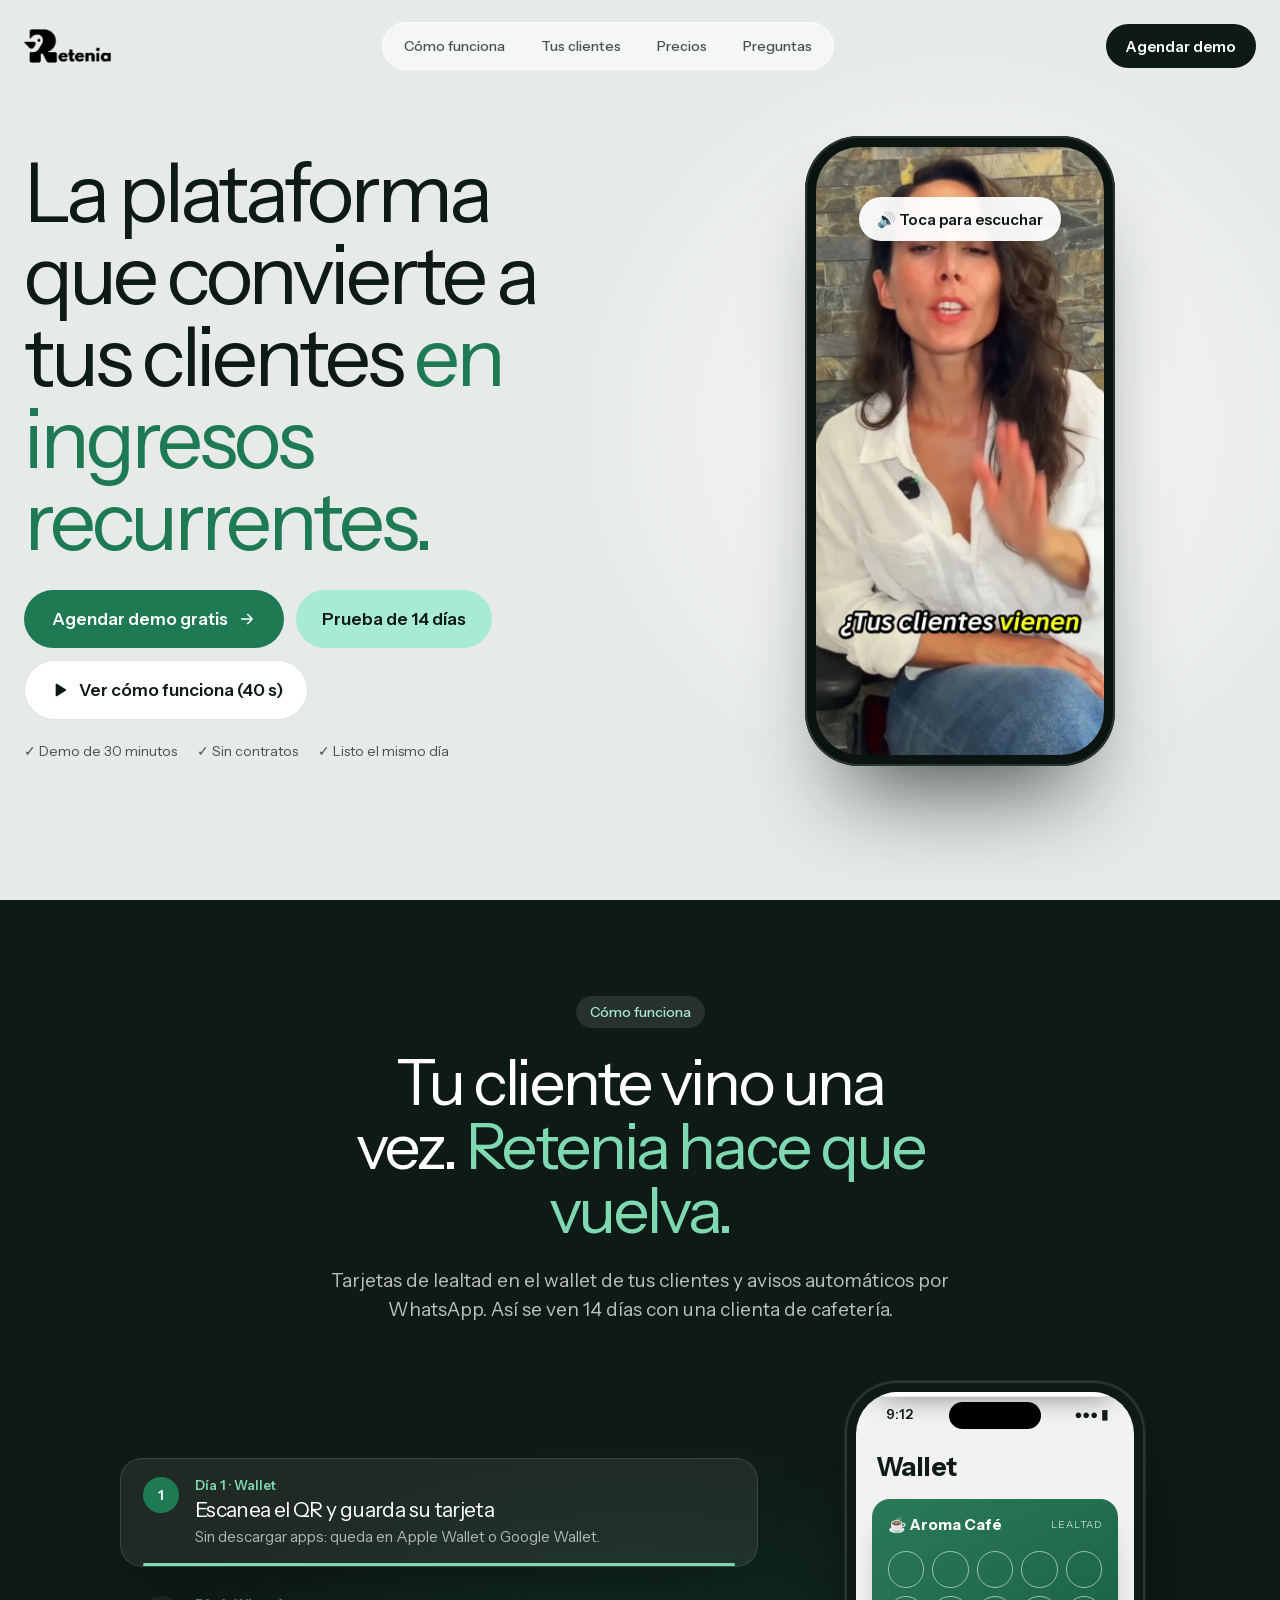
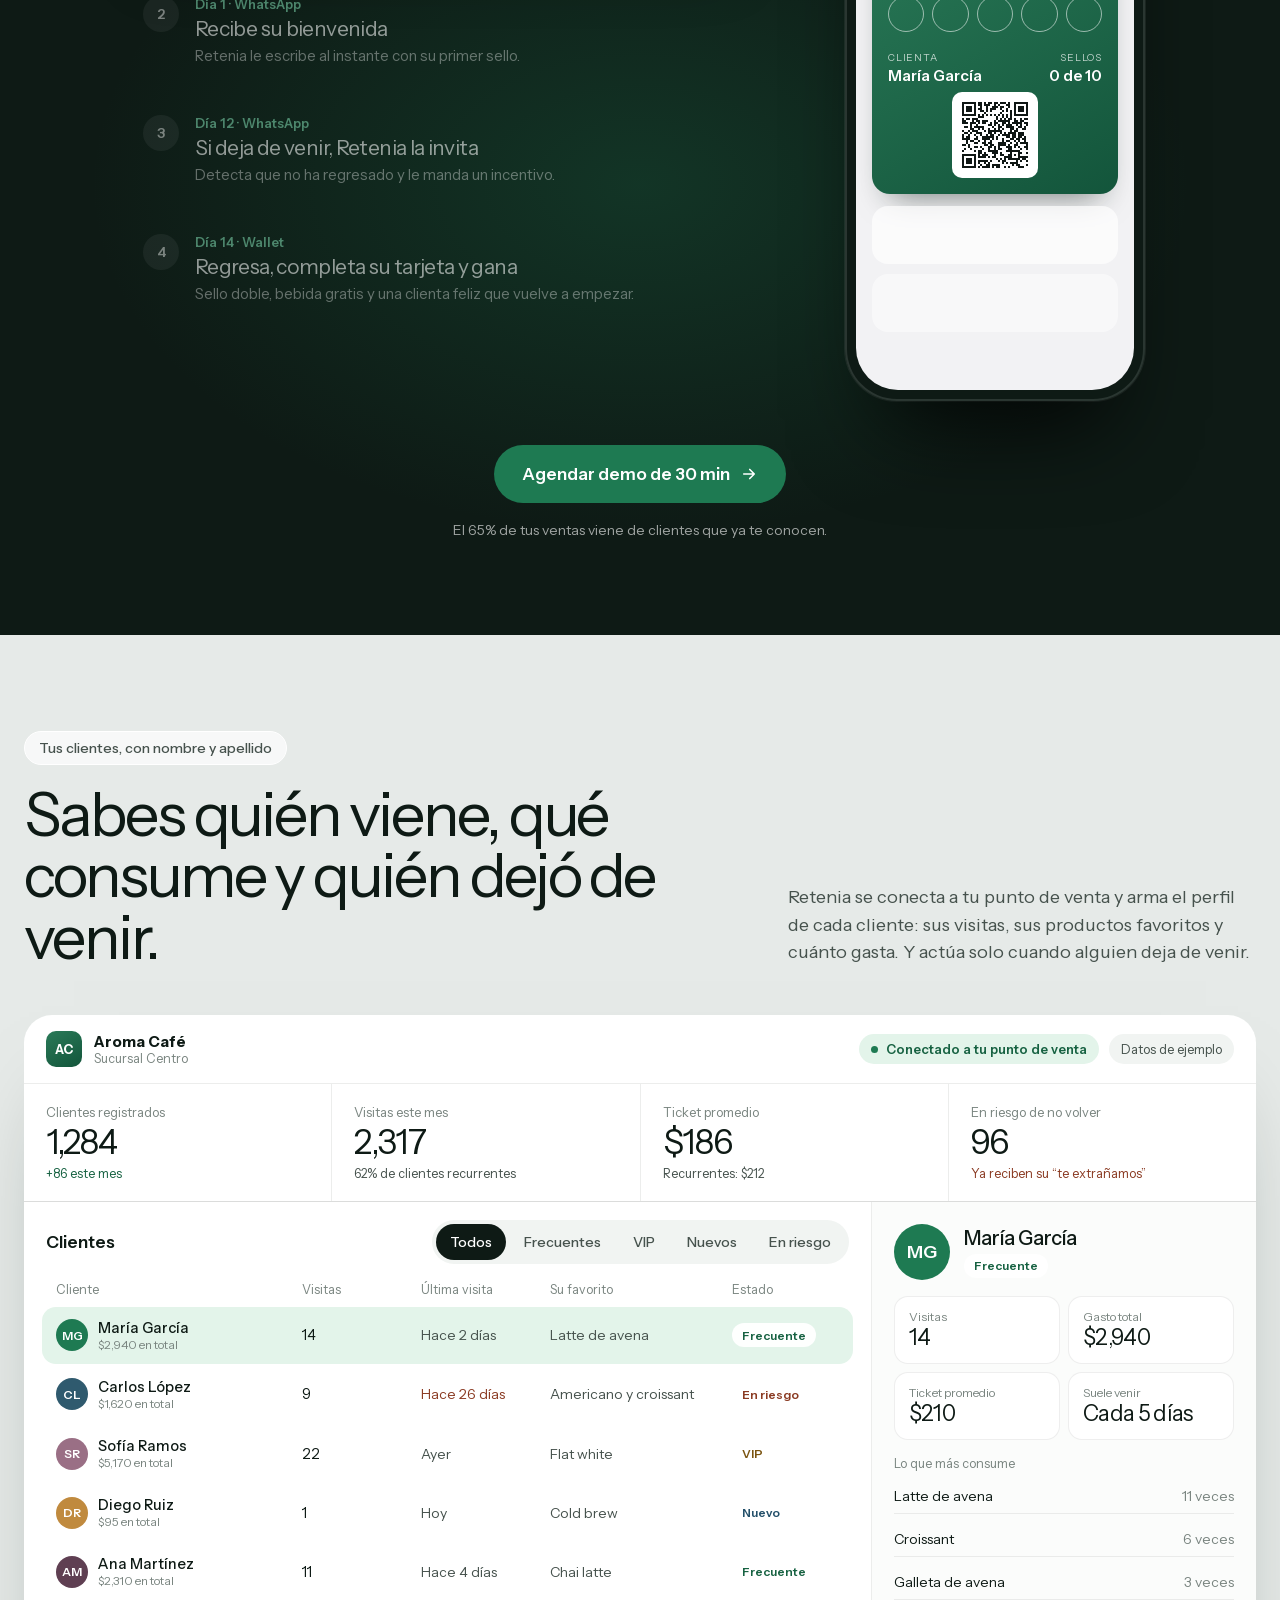
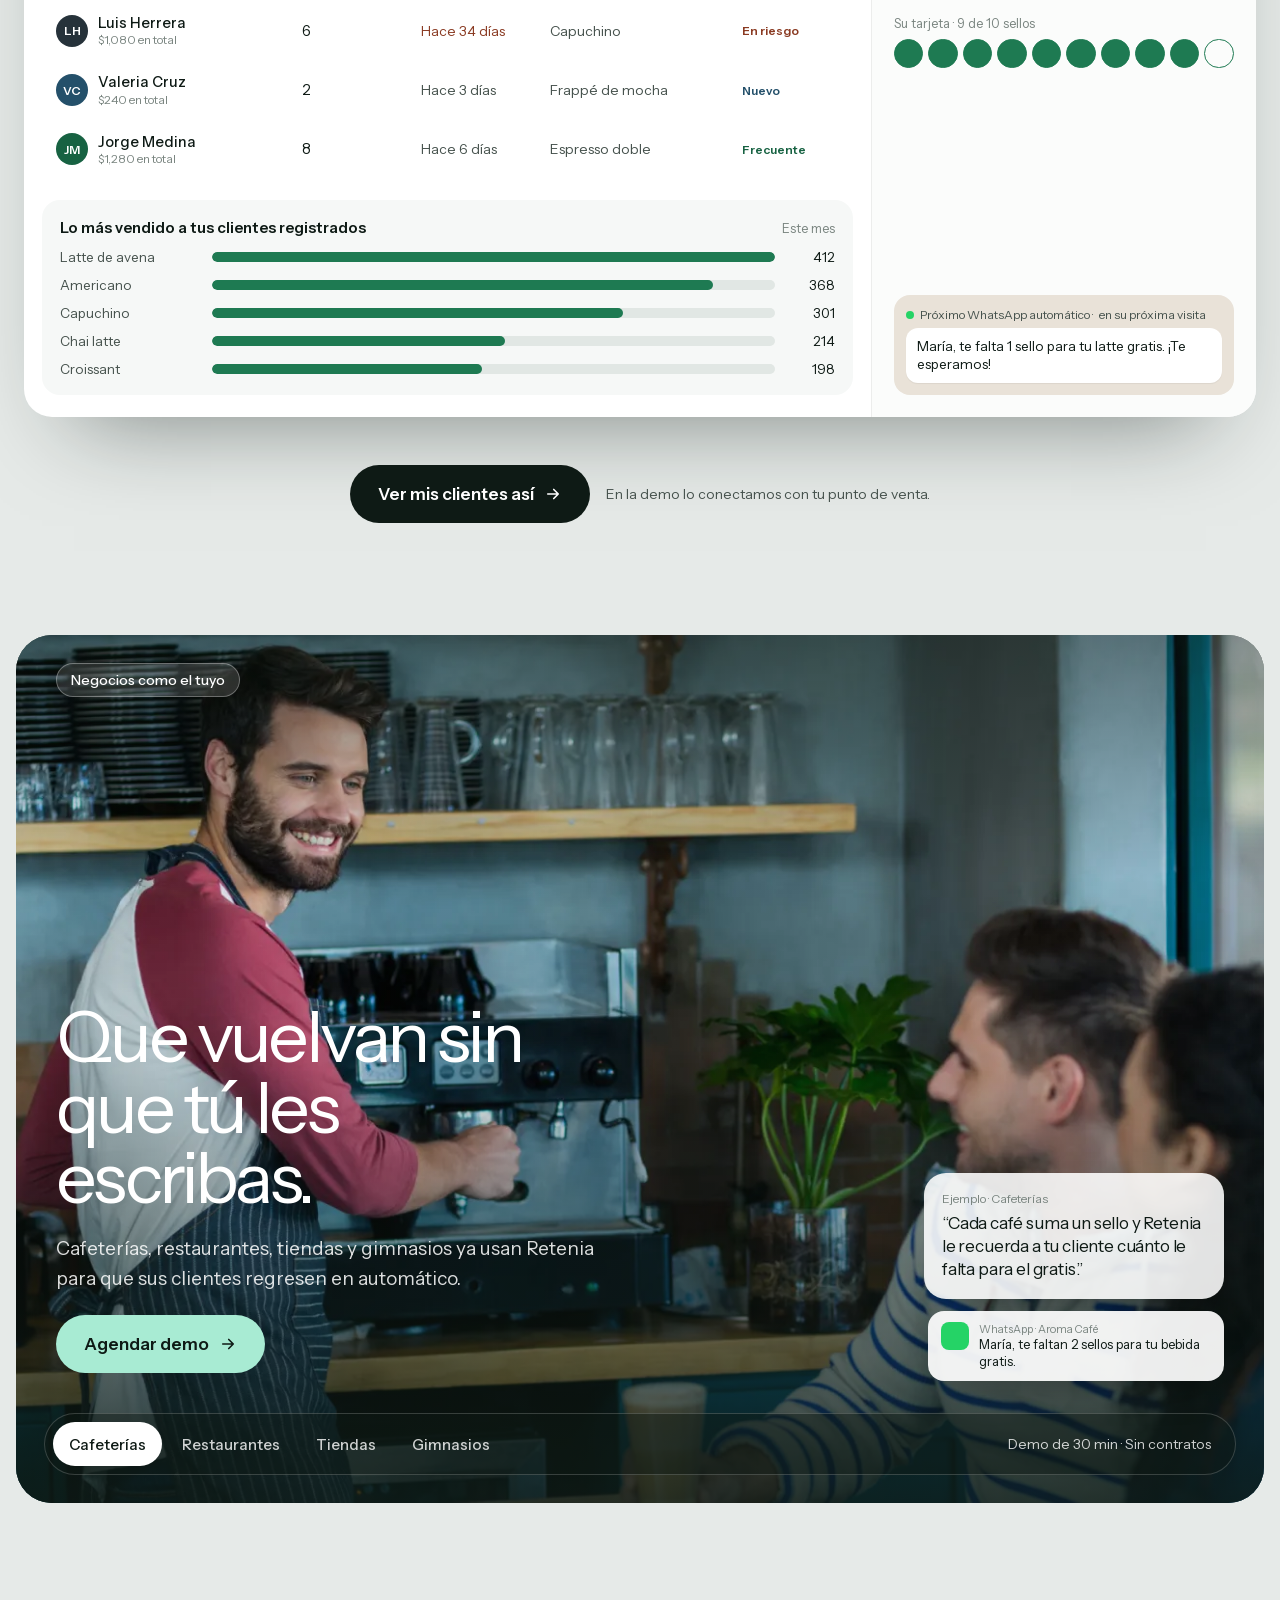
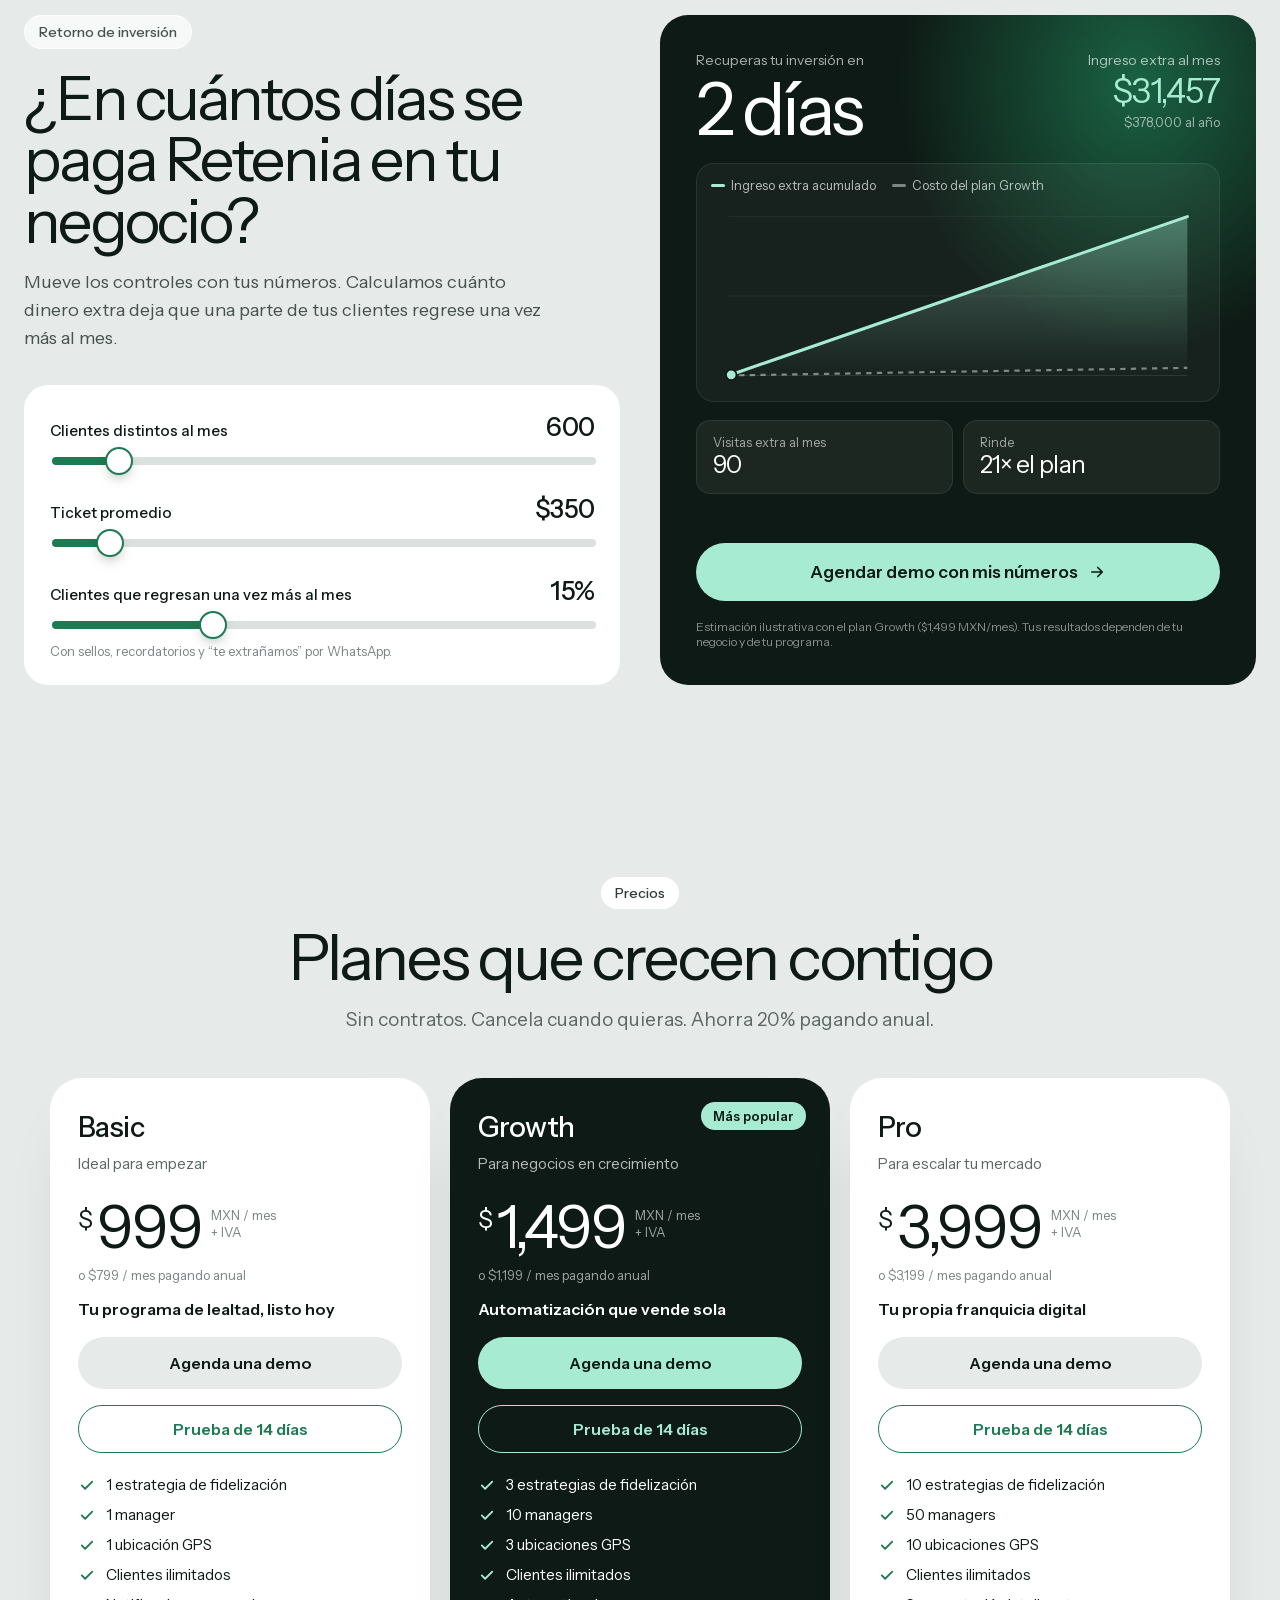
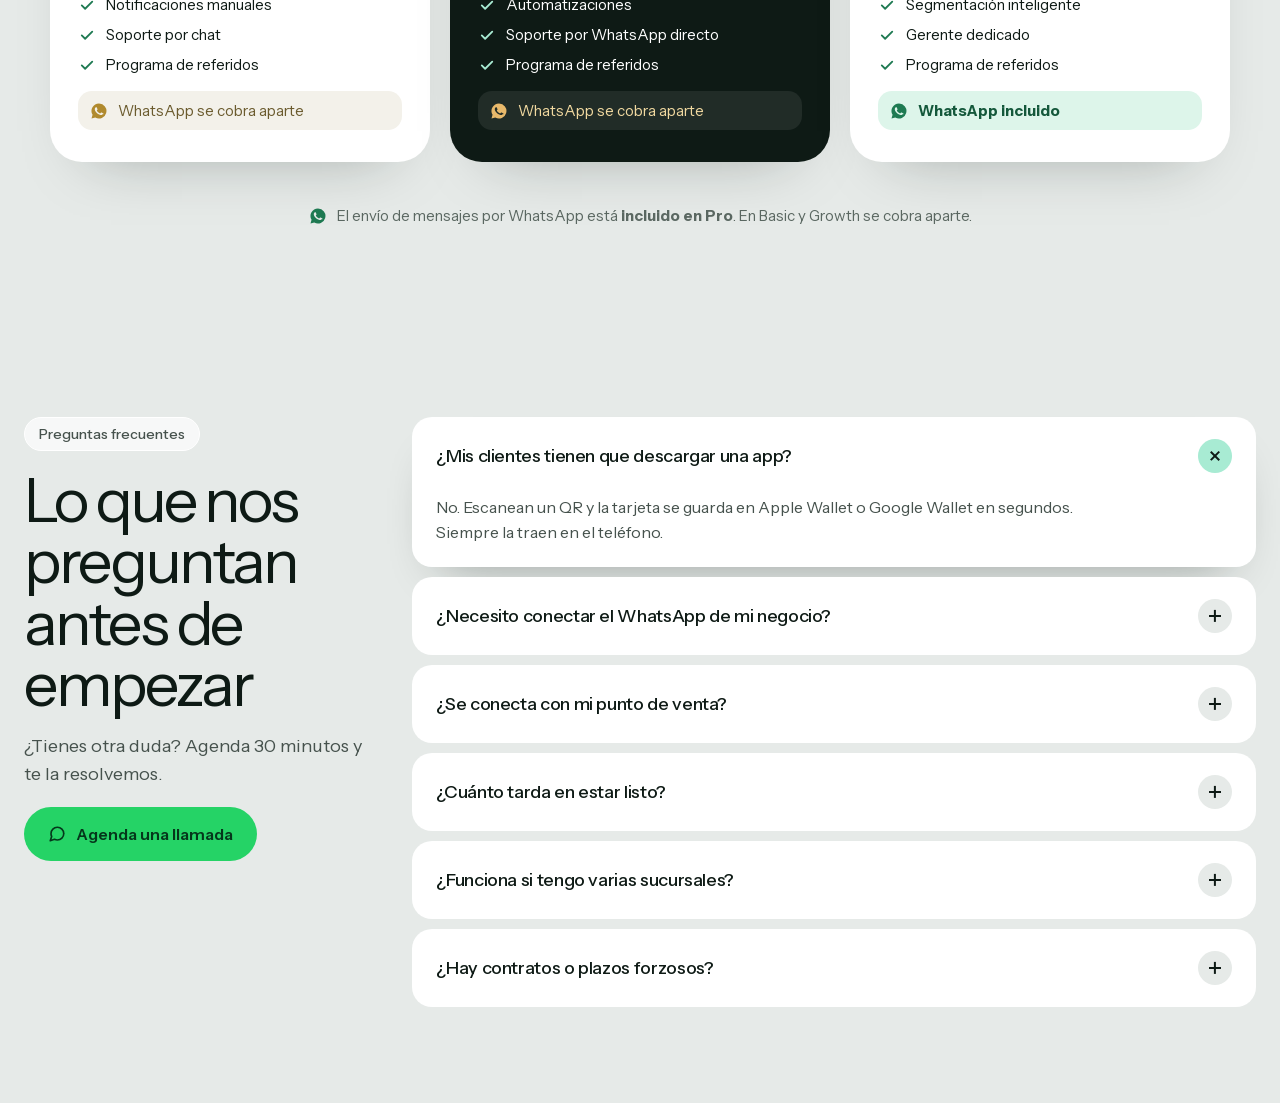
==== commit 5d371d06: "hero: celular derecho (sin rotación) y centrado en móvil; home y lp/v1-3 Co-Authored-By: Claude Opus" ====
--- a/index.html
+++ b/index.html
@@ -458,7 +458,7 @@
 
   </script>
 
-  <script type="__bundler/manifest">{"eda510e7-3580-4bd2-8e1a-0d813ef1013d":{"mime":"text/javascript","compressed":true,"data":"H4sIAAAAAAAC/6V9e3+bxtLw/8+nQDTHgWiFJOfSFBlzUsdJ08ZJaie9yaqDYCURI1AA+RJJ3/2d2RsLkpv0vO0vFuwue5mdnZ3bzna7xsvjN8enz94fPzcmeTY3orCTL9MyntNukYfdB05ZGB0jyow0Kw0axaVjnNLxMk4i4zouZ8bH8TI12DuU/GhYBaVGOaPGIggvgyk1To+fPT85NiZZzpKLbJmHtJOlya2R0zBeUNv5P3NZQE6Zx2FpDizL9g5XV0FunJbe2/EnGpZORCdxSt/l2YLm5S05KT2rJCmhUDI14tQo/dOSpaxoupzTPBgn1G31SJilk3i6VO/XeVzK56sgWVKXbmy3HKYjj5L3VaUnWFt5u6DZxEhbnlnczsdZYvpp2zRdLDKYLNOwjLPUeG3ZK2imKI3Su47TKLt2TmkQloN4YrVKu5zl2bWR0mvjOM+z3DIr+LqGXt6ICwbi4CqIE+yjcUtL0x7ktFzmMMKNavF9eUeTz9+e/NtW4ZOvNoxT8cyzLMdxSoANDNgJcxqU9Dihc5qWPEMHCUBP9jD1Sufzkua3ZzSBmcS+3HSiEOrHnqa2aCVdJsmAf0G3vyjCPF6UwygoA/[base64]/kJDSdljNAW1J4iBQw6++CvKA5TOUCH17Ayj8DcKVTwHsTh92dlfPEtP/tTMQKNgnORPG/zESO8C/29oo74K+3UcH/RwQ/x35RIS+NbagP8GUzSChM0aDMb1ep9/PZ2zccBvD9JgzKcLb6yvcbNn/rtUYfMkamzPX6WZ4Ht05csF8rtb/aFznzKck96twTmXt7ovIqyVOt+FUirzHzVpsBEFiLV1YY8KEgnJf0trCobReABi2o4p65t2dlwwLoHfxRsOfd07/JbIE1flbvdq7B/B3DeQZOj82QAGpEwyyiH05fHWXzRZYijUglcDe8SUDQYpHEpWV2AcsW2cKyoYLTLAPS4+QUMAGQuHvuROG5g6h4b81//XtdYpqqLCNOz0vv4/8Z8J9ThB325SxLIpqvxrAHTfNsmUZumCVZ3pnHNxZsF0U+HZNwmefQsyPMMJ7+h5R5kBaACZBmD1h1hjHOcqjH7S9uYONK4sj4SjWPe/9UTycPonhZuPuLm8E4u+kU8RdYca7IhJRBdkXzSZJdu7M4imi6YZ//FyZkkgdzWhgwvmIGO+Gq9x9tcJ1FVsQ4IW6/1/sPdmKDDztLiHxeMwIUYYYruQSSPofuNIFI/rlkDKszX+DTPC4KSF2ppnIKyzm+ogoI3zwbj/8RiuxjVyvw7YNx3TGFhUL/7aDkd0jfkRq59+/LTqnhBmNAESBygzgtaOn2BouM1dOhV/AFLH5YCDtAkcB0BnlniriBC+WHXkSnBEASWPv970m//wN5+j3p2cY+QIUnP/qe7O8/Jvv9PnF+eGwbD7//z64Pnjz8j73dIGIddR8hoiCSDII0ngdsABK5jL7zqDBoADxZDOxTGpf0X0A4LWedcAbsoJW2f0BK1Chg/89zsLPmrWKq/lU1sjtA/[base64]/M2d3bgbfjIH9Zg11CD0ECEkqJBCwZ0BiNexZVpTsNygkpjapc1U4yaZx2CymqFqZLVxE7YROSvbwpcM4THe//+j7R08fPnn0/WAe3HQ4Sj3phbNm357A9Pd7OKsVAL4b93q9/Z6Y0u8mk4lYO/vftHbq8IDVN7ieAbnqsEIusCyd6zxY7KLEfNjdB8ZJjAMujHenr968v/jx2dnx61dvji+Ozs5QsAwWi6J7TccGsDSXQKFAou3Qm0WWlygXny/3e/1HxiWlC+hKORO9wg+L2zQ0UOJKNIkaJN5pANuDEXCJGWReunCMB12+z89BvA6MBbDhpbESdf13gUL0ypgH+TROXaPnPA7nA2Mjspl0S4nBpFooxmkBNBFHIOkFV1kcVYW/w54A10TUk3Go0AQ+FjTACJZlVn31gBgPFM3Gx2ACsFQdNHiH+a7cCaJPywKqoDcoAhsdAN1lXHbuLqJqQaSIgA3tTOIE6ncNnCWjFc8R2EGqVfbVkqpOtQN0Ioq0z+j88ENRq1Mrscz5ZmE4vV6/+Ep9gGS8OAwK5tY1+ndUC31MAINxNhBDvlItUmjEMpCCDMCZFDdDvV5GDOJGf3u7OstnD/9+JG9Lz8R9loyz6HYlKT1u/gKrehuFGvLhUOKFXn5jVkL+J6Zw4dw/[base64]/aXKsje2w8DEVW8bWwy1gGndqbshMeTUdUBmFF9xPUXsxJFnCjQySSGlud/[base64]/wCQD5IE3yK1nVmDb7kR/JYACGRPbael1/x4+6/wVdL5c3BuJp17nB3h50CUfMLvjn0dt69yBvzZQkWoGn3PqI9esUF6lsCDyeG7Vly/Tng17I8/[base64]/56Lft837S3Zw0z/dokuT8iSdf3iJeagqrH1hffrnoDelCq2ga03bah0+WQChyx03Z7QBOUgKtkxBIr7XRg0/C8nl1BQoKqavfFN7TLWl0pvS00wrAKWxqa63W+oycsbSQzbcjsdFQm6xX0kOV5slALQQeVtzmmw1eoJKWHWBKSOzJ5va7eWqhfa5UKoalcVTaqP+J0SQcS87HmfVGFn7c5NsKPKTWLXEagBKSHbLPZaGiiqW7L+mJOYS/FNUHLxjpGIAKogOjh5I9gF6aVepuBeZAdpPIdpzQdZqx3jimrx02NDywDMl61tF7vSO/+DYSny3tRyF7kXg49KHgP2l6/XVSd2KjZEA0PTY4HhdeHXROq5t2MVTf39orD3oDNSjqM5TeFNusyeYT4VwD+FRz/GK8/iNttXN5FC9NED+V2yIhkNSogvbbofYLAi9t93l85MD45OaPOv3smcIAhMC9JxyS/l4xbO4N91AyMYDzOjbExjmL4l4HQYYTAEBvIfgEXBhLPJDXo3IgNlHUuxxFKL5fGZ6MwimC+MIp5kCQGyGgpM/pdMttfBqwu7Jvwb2EsDezB9Tg3pZLYMIGcAgewEtI99i0ProWwbxJu1ZOp7A0Skd+tEvENEpF/qBLxDRInsG9ViRPGuZR5lZLDq/YVfjLTKjFJGCwYNy7TxLu5IbmyYqJ99TiFEdPCEklUvAL/CSi3sKwhzNgI+IJhSsoRjPmeDvgkya5fwNI5g82WAhfDhEyU1l4AE1uwp3cgQRjAg4aXFLXVUH2WFIbYFPAXRLcoLhBAkXx4F4cw8fRVKh5k+ikwKSXFGlHkQhPu/E32W5DEyEUaXDtkwMTPz8JsQY0kyxbGHJqJFyCLzpcltJBmJ1m0hNe0+hDKpgZKOsUrposC9Auit9wg/HkZ5/AZ8IcU2WSjwJrhhwbzhBaAP2y+YUepIcZnQIwsDQHPL10zS4/wwSSQMgvSKWVJ7AnT4nSxLDHpFT5gCmDdPGZJZ+wJ0y7pLXDmKSb+Qm+fw6NIXS5E2oeFSAFmtihE4jt8xvR5BkyerOEEX2QdLIfXwtJ5PSyVopJCZRzjm8pLaHBFVd5rfMO8CU48JjMMwJRxsmR1/Ai/+B5lS5hKBZvn7LWCEHLWNyUw3UsGJv56Aq+q5XmmNXyS8XZZDioKVQ6yjFUOBzHP4FAWOhgJk3f8VUJF5HK4iDwOGZEjeyHyZD9EroKcyFawE/kKeiJfwU/kh0Ea0kQrcMQStBJyrCJfjlbm8vHKTD7iaVaq6he4rrDIy6xUTbBELJmAnL1d9DWkbpcts2U4K8ogZy2+x7czfFN5wGqrnOM0UukSgixDwo/lVKNnedXYozyYqqaew4tqCXNEQ5gu2uGpYip4upgHzFGTgDlqBjBHAhczJGSVUkR14JlMUb1QZURXVAnRH5Wv1DW1Uq9kKoOEUq1IAKoErG1Dfiu9j5bvDv8+NO+P1ubwb3P0wFzfH/59f/Tgvv3gI/mJk+pTOj2+WVjmgXXT4WqZNQjD/[base64]/KomVk4wUsIkio8TFYT93s/bv7aIyLbOGulNgyg7NjtmOnTJ7nV3jUisocLqV/4v65BeomRJWN3BS3mGuhG2fupmfWpndjt0UxciKt/2Da6m8qpqfoJqUQEVQhXlgtmkbGObDgy4+AbhsohfuHsxoMofN/7xYHwIIYmIeoGKOJd7rb5U+7/IsgNghL91VxXndDHSVqgH4DDqq/[base64]/iwf3uMCkC3TD/khJF97hc1igIKWziYyBbVtGgHHmalWNGD2hOBy62010p7ZWGeV8s1jwe30fa89s3zdNN7OdT7CBWqYph4UqNw0pfy11rGT4ge3nS9R2okyMSYs8KzP0xzH9Vt+F+fZdILGc8qG2qjNqrznucZrVAaJ1T6EgE6ZK6nX/Zr5PypejYwEqroOyzO2O5bRtXblFaQ3iVHmOybnxV5eAEC7ClTlFwdP+aMNdirC9lCqpYSh8tmCFcqUqMYHpBubPBJIQwA/q3uEnZt2CB/lL52Pgs4n0OiImszAAX2BKvTE8cvGJWRewKiZhmXzbxeyCltU7CBNsrzWDBQgIpWyKl0kz2d7NfGGONF1tTqs5aqXUmQUF4E19LVYzmumlrVb378bMVBMDs1tbGNA1W8x4kYdRFsr552ATL2ESAIcvXuJIPak04SGCnrJMChXJMO/yMacTVRgV2MC9yvcIpRTgJovkFsDCHBIZaJt9lf53pr0zJ5vflRPdmZOjO+hdmRXWbheotAQ2R/[base64]/cZaZGjuKTLReF2u4Bl1ewjrQCSfYWiPLPUIWkMs6Six57HvnSl/pFXA2+pVE3OgzgpM1WgRMnD9ls9twVFcr4KysA19/Y4yXSBeEzpeRfY4OJqaktLItW8BAGMbIR1a1+rr1n7Eqq5KjJuQHhvsgWOmGHqCsgdoKobAb8wm5KwBChGUBbNmaoyY7DNdB9T2jBIfkErIYCbecKyvxuppoyZyaoqF3+hh4/7+3t7X5wQRKncson8urBJIfftmPla4jr8wqbzJFhUayKWHFSr7qha2jsGmXrD0RZ7wr+myvuV3u39Spv64lXp5uQKfbTpQHwOoDNTZgmAz1vcJgAVvGBeZ1YOxEZOVOapkv5WwQyWmSjWquYTVbqLZTFDqMvhSa/W1ClgO7MszofDwuzkTsmtphXSLJtLCxY1Y20OgHMqFaVwrir362FlVuBFD728KppDUYYZwiowyDQzBOrps3Z/5JQHXjqws3Zb2WEhYwSSCs/nRlYkK0VVc6w6kXhW2sGcLpZiTxKLFkBQnCsCZUmEj+jjRwDvEo4wYemt4tQdOo/2SY/0CTAXqNgYcjetp/gep28xhZcQaVgLJO0/Jk6f4A+kmZjYiVOzVhtPhTrNWqWysMjRK9+QCbJO4XIch50x/RLT/BxkoQdWxx+eR86obcML+fcJ58BvxdW6iMRE87lVy7gnZrAvE/oa5SgrTENridjBuTtnZQ9TDt5CwIJN5u11aoUlKW0/BHQZuZx0MKuZ/[base64]/6tPNEAmUJJcRkXXoRvuiFL0VhbrCZdrxx93KDrc29HjnzuEkIe3HWmR9iyYGNTR5k/tybumfelEw9a94+s7v7A61BtmYTtJJbaCZ/cO4wY7nv0mGnPfKZyZyrVf7DJJKYLLHwd9YQWOGgMxmtHm7W6vmR9vxEe366YZ++9Lp3NqJrZhbUEhPrUS6ri9VSkW91uCGt0pSg3gbiVdoPKu5LHktBpK5YuNhLSr4kMkRm+VJwD5S9vcRWDjExLIG6uACokGwl4odLWMERLOYl/ItkDVPvs1w8Ma4uIl4S9lLpOiYlzEnbgm8jtSryg75fgvjPawq9ZdXpQL3wTod7e4GEwpxaIYp2Af6hErMmXiZk75c24H2hXvDzyd7exd7eRGwmMI4L6WKgAJEJtvMlAqBQL2zg1XeRsksuBSWwpmQOe+QUM4dzoB4rvmpMUy0bQOTB/EDWMphze/q07S3hAzI/mDQ6c+ZNMOPKu8CfMXP06J1HQjY7g527nnJlD6CysY/wPHOvXIC1mpQzNSNXOB0K9tNNcxYUkn4WB/1WTayrikx0zYDAO7agmaBhlQ/69JHdxT/VN3Mq65V0O8JaSIa/KSJw6B1qldyzwu7+48f2A/wD2Cia6T9BF7iIabmtfWL2mMNVXk3Ro/U60978R+5DRsgSz/yumpMQ5iQ8iAchTEbS9gqAWD4MQShBr+xMPdFK1alxPpE2fEuyKAfQltJPCfEHda9tCuyXVAs5Tndq+/5wpPIZ5/sqxS0NhqbB67cmuIZolQamkxvMW32B+LFMSzzGniqedIVegm4ojnIGm2wyxLOITiAPnBUjRoNCJsGFHSwOm3UohQwUoctFYlZ8qvCjMKNsblbuaRTWow27Sutivb5wUPUiVIkoxACbyri+LAwS9PUboYCs3uwBLMslyD717/xfS0hB1Y3tZlQ+2nt7MedYuX6Hf8M1PLwIAakD7SvvrMDe2GwTmXghIwC6UP471GRNvA+YyhR8vyuHIxu2TpTLYuHYjv4JXjCQENg0q+LqDxTuV5ngpp1FQZdRdoSqENXCEyBp3E1K1ZO2JCQnmp6vgx4pLQ5maSFBz4Z6q0EeB0zZMNnWRkBf1PigSeknMan0M/ZEPOEUmPUSgD0sHxUrL+C5yt1SB0Gxz+VwAjOKr+0J3zQ05XRbjv5hsxvcAo97XYULTFHErM4AgKCh+oQk6mRzdBoskTJxWA9NYbo/EhUyF8NWb4TUpNWrwC1bD7ARqP8eYzUBPnfUO1EVVXVUeYheI0lJ2enAlwzv2OHXavJp4WYEMekMT0gk5HLyPg/CSzyiiUxjHCSi226xYdzKTFfryDMGqPqhE9Ts5OhpjArGbMG0iXi4BFWTKVf8sKMFTOkoyokjCPgFGutQt4TKo0Xpld7htpEANoEd6v2Uq/fTpnq/Iuv148wVPyO4f5+pE12QB5A6Ke6m1E5slq50jFMHf5VgoNsAhjnJdlljbHvG9VOLEth+m7nJ5SOv0g/Uj3tKIZcK2aIiudOGRCu9n5v+t0rFC3hdHYz2mDVLuGH1BlalV7CA4UqcNIvoexg94OAbeHSOXx+fHL95f/Hm7fNj4MlQW9E8CywoMBF7Xw6blWadMkJUOiQO05NilYUdAyne2ECEhKLVVpzipyqRsN3WskBIASzPuIkgBALlHYZWjE6tJEFypeBXOBcXQZpm6AQcedqQSVEB7xOHHf+E7zRVx0Zyu7ugTHazHX48ge2QHDW0re+iEjjLLbC9P/6Dw0zyg2MqVJVV2dYOEO8+Us4OFpfBFClQg+XVtXawPSJl9G95912ZGE9M/1pPUzTbP24U5WZG00cfbWa0pCJP2b9N/0p885r/[base64]/egMAAnyluT62MBVQHaccHc1yR9DO2msjPEzm/PS7Ihoe0igLEupTWFBNjeAENhrBwhvmXkMFZBJkPAUh1Rbxtk/Z1VNgIvJHFRsmPzJto/mrlBwfLQl88EFlxx7M1yjGvUj7+y00/s255J+j2kupxKorbyzi5IjIZhMpq84nwstZLqUEINuhNc3uEWboJEfNjzeZGMEdzEEop4dzhyrYnckgEXQnKfkzgD++GZ99tx+76pgp+kRoDVGNb9tpijSRs9rIFbHqLCbNfkBhsy4SvugixrZzlgLSYEdmj3gtzjHtDLTXXcYrum5YYUvCYha1sRgGZu82mu5vn6q/PMRKG7J3prAqE8OiF5OQeV/w74Cx7wQc6knCygKoDLYrICmKyKgARedewkg42+OVHArwReBh+AjLBzmYRq/BNyAW1MWGsXMH4RckNB4GrL2lUfIBPxmI2ynh7KM2ECA5ERRI+4rU/JjhztYy3QyvRObgYB2syXJ5p2VC+zpBY0U3ORibmoseCxxnJvPBSitQ0Wl17YmLmAcKgqTRCD+QW5uNB494sL6PmrCBh8SM6K8gw75RY+cL8FO8UjWEmNWY3IFJnVuDqZNIWSuC9GfNd/xwO9rOaKKZ5XTPHenmBagdDF09RaAr5XsshyGI28+UadspJKKWvpSKO5F3KUgW7A4CI2zKnN1mrqqClDdmCpr6Hjr64h9W0HPbY70yQbB0mHuSJXK+sfPtuFfxIvzZ3Ige2YzNj1b7qCLi5baJaHu5oX2CE6ACgmdkQ/222SRmtTIcWIYlhURi3XNEnijb3D7rljfSpu1mVxY1vn/vq79T1lnB1D3yDPdOGvyY7i/[base64]/[base64]/[base64]/KcLVMYwjCL2Bd5oRF8R6Imlf6jCy4mhE99qRVdxB3OgY7FSxnNhvGDM9atZrf5UCK4vLWSraOZofejj4kQO5BQkc9vMxAHYxN7qoVC/NtpCoP8FRcBToBMdY1aVaLOkhtszsRkNdsIzLP9NE4DoKMCH3laVN9W0pvEr6ghORkVV4XGROamHOkl6K1TYTdELYQ20lZrBSH6UVEVBZAaZg4POQjIlFccwX070Bgau6S76kWaVc6U8r4leIIj/LBQosmZ8IxHhFQnRCPhbZToaqmFUKiaQK+BGxkoYT5wf6afhDdIhV8FNeUV76WUqXLAPTkEdMMDzgSXXMQ5QpE8Xp9zcedY+AWPgzg6kuYpH5vHz/WIpEkXmFpmuHDVYK2b5i/HBAFY4FUs/O6sZz+yQ5OvkVjUllTlNwFAtMNFSp+nN56PJpLagvVal3EKxpWyrgyTSZN02QodShoa0xRGrUy31yb7TOxQGFzCCFBmnQxBfZNoebE2DXSusoFpPeVZcVaEq6cUAoSxpVO20FDtsk5z37W8G8YAkfJ1xfD/mvv0lrag3F1KEGhxnVljgQSeuZdk2sPNrNrQHGLled6wfV6rFunAaLXOtcO8qSejcddcLDz4XjkXW/iigeeO0pi84baCxoh4pG0fP3INdzyEA5yYwMpyA4ZOUsafkEoAStvczx4judL/B1plu32GMguGyAzrpnF0FbybEKta4d7TQDwuEv3okktZx5QxwXhgsx1zVPDvuJW8WvuokEugeBcAufPJqDSa/F3zeSLOmCRCoLZhsgSKNEPeWXbBmqe7n6QrY28GfMrEKO59UIqskCeHNxK9bY1FzWOvFtYoLiVX1QgPfNEsa93Wjcji1zuxrOAlXA1mMNmMPEurDMy5u7TgBuYpHyungFpnSMSCL0411aM2Tq4RG02I7fvqNfvkavSe9jrkeeUG+vFgr8q/SrwyFUJHAKQTyafm65mHny75WolyTPfJoQGW3MhsoRJDG37q7RSXm+0UqGHEoIURXK+aQA5tEeqS+8EQCbeobUChCyCKXWfU2AbN6jd5r7+fCXGEzQLDQLg+DLG1wSkZJYbkvDeFIBK6MVBsDu2VMmsill2jVy05NtXynSQMyoe4I6dWCLaVC53vIAlbjZkTDGmW8Jh/ZNYH8qGzYSRnzzNGfdYd3X7yXdY+6UeaQ23QchgFVtcZHvlsUW/0s7LYS3vrXIWF8QUIb6JfGcx7Uyy2lRJXM2MCnd45XGpMIj0arOBQfJoXJxlwGxeGDC3ekEbAy1fY9DKqjTyJiH9wOKcWf/wba3YRmk+nsfRCVq04NNaoihZ6sm/x0nyAcMd8OLcfgh8FuCLjCAOS7GC/BftZBoLzf9C5Fjm8yM2DJBIuWYDD47JFBam3yRl++P/STSQPrUqzl092NLensqw12uVPvhoW6/IK/K6dl7uQ+WIoFxT1HpQXuuMIJTKpSHzDjECVXV8DRXietH0H4oyR3ex3CFH+jVWbTdUH5SHZspQcsKoOjviLiFC/kLOhNtPOMthR/ZXlVKx1HYoeUKOb9kdXhg3daDSO7/QpvAvbQZ/8Z9Zv5ASFTtc1XPGfD1LRxAFDcYvLO6oWFbap5Qo+5hLhSYqlyHe0L9+BPzkem1i1EXypLe4MW3t4Bm6g/oWUErms8BYFK7IqmyMvE+rumJV04+ZbYv6JgsoLjvCORuuZF3xMK7SOkBEEEgelZ+fEyZMGeOWGxL7f1l3t8QjyppEEst4w/X0epgu2gzeP6gOp6ujwDhySSOhv7+zHkpHCwIpP/FO8qsbeCe1SRA7hidiHK60cI6DXzg1M0BWgGVcAKFVS6hG4exVsQT5Bm+8CPIp820oKoqWTSbmbmLCSA9ke0hrFbmrUGUHrcENQBYAzN/+CgN4iWp9xxJk9O427Lsol16JoGKKghk6cqs6dZJdjWGjycTcm0xEk7FY9EMG369DOJAgDvSdQphmq4RiOa69p5RGhQS4SVr9WmFNXdzMa6qTm/[base64]/RfntNzUHMI7iBsvCMJsHZlvrdds8dE0ClfiVCRm6HV4yc99GB4ZqCV3Eg/X6FTvuyepis8hY0gsJkqXEEth+JWA15OIcay1d4VUtT2GOx0+LskEvm0Ne7mwjuKuB7T7WSwIGezvm/[base64]/eL9bqFx5Dg8dV6jSnbKIgLGrCmmQf4tbeHrOhX8FBhLMiSnF8QndXJv11fhs7ufe/ulbPZInsT0gR7RaD1lkGW2+ze/7fXjgobXJFte3BXz6uqRLeDZrebxFAQ8YC7GFdVLr6y3uuQVB9r2wgLDbo1HFgTknXbDZn+tw9ui4AD2vIDDv9QhRrwP1VyBwvEPKt3z5BUJ1eTRP7/kW7n7CnWi9a6MfjH1SndJYDKBk6Nl2kw9x0WR4RrMwPnU3FnuU8FlwNgS2tU+JLqfGVFE5VDx9Kr50viuF5fMHXYhSS4dxUDgVnWFXmaRDERUslSSG/yKJerQaOhUa01wQj2hky9RtQDLCMiINq+/uZy9eS0cp3R4V6p1lBdNBW6oakyvtXK6pyctDyjn0n/h33DtLcENtxFNHeYSZtNj7q/w9yQZ9YLIuRJbfRqg9o5RULCNMM4D5cJSMvcJQZ35zF6mO5Y5va/79mWFKjdKFLJf1v8QbNlwmVyF4ip/f8z2ma9G679FfU0d0HSCjQipoYd/U892ChN93wHrR1s0eO5UP/PyRUsO5bD+KT1usleMSp6xnb9OanzNLoGiq0lQW3GTWoDNOyqzqbVvmU823gHzzZWPNu4ybONq3O3klRqQpXXajXJ03pdo0JqmTTlMfi08SW5GyOtK7+BlEjKNuRqb+/bcPOqgXuZA1OGniU5WfFDpmzF19b0hjDEsc5YKlNyv7dAkhOkBA/rmCSzlSJ6KyhLoit7Y0blQ4ap6jx4UBWuNPtDsty6ukCqif/hBoNl8waDUrS4fZFBPadxnwEIeyGCqCCcAxXMcrhRiDBxhJseMxOFJGba6xBdSybyaCG7rsFNSKX3VGoBPDNYBXzUfaW2rs34McnGBaFe6qdDpS36zsQYTCq8hnRI0vEav/NpFTbtR+qpuEdhlAKCwqDjq9xJadlNF/MuC5L13/5T56HT7y7nEU/ARRwtWUcdwFAHfV5/h6qKWfDw6aPO85e3r2+e3X763Jv8cPZu8Ru9ev7k1fRLefQiSU9ePMl+7/7x68v5hLZfFX89ff/5OH6ehz9dnrz+5dWTSfxj9y+T3PumfnWibL7VN0zc1b/PVf+m71/ezL7s95PfXv755iSMfn57+7nXP46mvU+ztBvu76fFTe/y9vO73vub4LfHv/8WFWc/9Sdnzz9MHv/586e+SX77Wv/+Ow7GNOki4KMA/dz++72z/4PT67J01amfqk7Ne09/iaP4zefX0eLnz68///D4Zff1cfz016tPSffmw59J8vDXV69vFyfZr08e/5rlP//w+qpc7J/+8efLH1986t9qN9X8UbdSb1+6gifkfKqFYpErQ5jdddtq7q+KPHTzjct+S4JHc6boLuGm3OJyw9TQLT20ocOC8NfPQFf9+1OPl7LLP6L1F7NEb58rhUpbXuPUqXPvHn/01LXFWrxD/c6eUtO059zJUCwdx+TiFeWVS8aeenjqdKNCkOFoL0vvcY88K72H9FE1pF9qvo26aY56tTBaIotk2ycAC86Yi+n6ERFF0kMgyvO4oNLVlgfvoM3IbUvvD+s3CkilSB13MxRfy4MDyjZ/11lYET/RHswdmHJviX/J0lETz+zh6s3Tcsgc6sqK4m0eT+PUM4M0S28xQDYa1R2M+xxwohxZPIFtR96UqK5sXXYzt2Fjopt/2Ey4z4EaFd9QIgaiuQowMkgZMY6E4k7yB3E6yRrqMuk+7RrYWxapLyKmZbaX7HyUMujLOQmSxBpiIBV2AMBHfmJrusjU97cSR+IyI23HGns/Y8/lKVhgO8TNR/ySpEh8cSn8ti6d7HL76uuf3r9/[base64]/zwSuHONv8C4TDkAeCbcMyXsDNJrceyCRtjBGA3DNlWveAMxTGruu4KJ7zWWRBP5ZfwKIQmrnoyyox16H/ljqsx71JKV4N+8ezV6+PnsrXaYsOzGKz7yrNL9P0KGPqKyIdIAqroRSkjAEvu+TLdPiPOBj5X4z7bAP258uZ7e/NhNFqvz/b2zthDDQkOzCXMvJhzzMXy6hqqKuzTlY4qsm0ZqW7sLblvXFRxrohyYzwJxX0dxmTK4bVe308zMf8GLrrIMO+3IzzCacE3rnG/XXNekU5HxOBe3t8Kfrm4lmiKQfQzxktYMwEeEzWUUof3wCQNbw9gnCWmBleANexSxt04O/8arp5BAcd4P6PyNMp8CSD7yF8kwhuesQLwtc3NRyPDyKtQQtArlvzRYfem1IIaBhY/BJIxWC/l6XA8RQC8/1KSich7jpJzml0jvfZuEIXIXLnRTP0Q+pPNxS5ZCCRz/7R+FRSELG0WM0bIDUuGu9LpBmqoqu9Eh96zspJSd5zaryaIQ2sL9FC9yQ92424Z4EFuPC/LIcxvrDTbz8q2OS/MyvWHlu+h+mxZWnNyWdqbwVaKJnjVVtWN3FNbHJpqYe0AS2T7kWsFiB78xnuJ/gpU1Sb3J56dG+ulN3Inry3kefPGrene3s6mZbloIENvzR2BcbBwfV/vA1TzJyCe/OSMHeWs87E7Ykxc8WXMK92xnK+q5Xwl+A3obGtnb2EQ34AEzeWJS5PVZlBe3c6VGRcGvxCQH/NPI0NfKuokuKGmvBYZAK/iPGAlDzFEQJAay/QS0DeVbbKlFmkhPu4gwzI8mc8pkS8InJvzAoIiYvBSXLZCTmY7T0IEs+SG8okf03InGBeK7UPuhSY1M7lBvyJzl3ihtnc8+iOmg5P30lGhz/X9Tiu3FW8XRYKfQYpzJjfqkN4koTcbYICSWsoA/3Qi4FpYN/Aq5OU83TjAOEeqIL5snCBcsTun8dbVeeGG7IqRjfMpXOFNsjC9HXktu8oab2WxK4E7Y1peUwrNTPor7IDb3wANKmYwvZcsocOf3d7GwauDeRo+ufgHvrt+zO+NvubOJo97PUx8Ukt8whO/ryV+zxOf1hKfssSi319VN03jveEscV9P3BeJD/XEhyLxkZ74SCQ+1hMfi8QneuITnrjf0xL3eyJRb32ftb7EwFcrdvG34oNdlog3EW6cMuSZ/IJwORewRhCQ+sXMPAnmOlg8XcEfvE+avfV77LXfk+/7/H1fvj/h70/E+/4j9r7PhjzvrdR9ts68fCreOuLmakyD+rREXi2kPqmlssrnY/U9j0MlqhhXVYh0Ucu4qkVmsIoWWZHTZMe925gTjIvtq7Y3PDzgqn659ePefzZONosjumpc0L5xxuPsZrXzrnRshQUPWYXLvADyIF4Bu/u9nvDyYlf7OuOeaJHfj22SP6jXPcBLAs7H7MKX8zFyPXgXi7iNBvYEmOgLEFYv8IZjTBIFLd8V627ND15oX1nn120bH7ox+RNIxXcUyDgdm+RXfOl/j/+bpARx+btJj1L6xCQUX/bpfrj/RNPrpKnw6NK9uYQ8JRQKUusgXChi/pNgmF6MIKbFPl96pSOlbkHcHDQowa6FwuGcDhIuE0ZBfmmu10se7Bdr8ZeuiJt+BoxHOHsX5MEc7ygQ7PBvMb32HXWjb8EKsdjwjOKbrHrTVpX7/McV1ctbkDX+ntu+43oksaVXxXnzk6o2mrpl6moJv1L3TzqIazfrfqzuh9ZuZ7+3Wm422zdCb+Pyx232Uuyt/Ob6lifkQ2YmrWXhMihPuLxksfNBronHrC4EdiFmmYTdoL3cEDzuJgFS483s1RLvRMUbEr0lwU4QNkX8kKjpW9vTuzsamfgAw8mzGDa7LybmyuyvfI5WpR0qnNi23R3d2Yp00KgS2vRFIcsWqAxypQAm8O7HeLv9a+RvUgoCjpBBgVfSLABLhtTofoO/[base64]/dCa5F29wFKnYhCoPVHSAE2ZMfw78DeCyRw49UPZLTfuxttQhUWgR+qYf/q4V8ITfenV2t4pyQ013mkxPvdG/vWJMT2aIoZpSWbKXpWUHCwmJgwD3/dHgjTS7kSHq9nejWlhP/Z+vEVpE9juQo39y9EK+bS19cdgrtvWnQ7DmN4oDdPQRiH15i7TYhwEvAGO749I7y9lYG85XfVRHPuKu8TY6ElpprqN8CgXhTQ+C3m51Y+0aLobHZkX9dDzfBcVydMrtiqHvJWKdjfpAYV6vVOl6vjyU5Adq+QMJ/jHOv9qXttbxoBFYl7KCwdUuO71hv/3rR10B3Y0PHGD5u04La2kee5F/Qhvrd1VIuR41gnFD3ghTo5Ywcy/MsPEFuZaIxKEdlFe5zmLKIBkzAFs8f+AVPzI0oJWn7UWOlsvJ5guftu0MVl0IGW4JaOn1+2ZDgCIGmC1tb+5GMKFGq05uw4OUlWEOKkReojLxA1c3r8s7z+2ZV5VZFWKjFTvoPbPnB+TmMCyrEs/vK7Ka+8Wm778qXCjwYY7wWIUM7FY+BZvPq0vS82uHw9vF8xE1/TKGpRy/I2jCevC3gQnJ+mYqMZeF5eHwC22GRBjJF4jM+6PU645CwqZexEoNaCR6CId8KwVA0QzDkGJci9zCMQKfvy1G4RbuPtZqGqS+8wmN4ktsDUR4bdi0tFkOOV/1AdZ2+ho/a5Wcpv2ySwVO/xUfcPi/ijmjQLQC6RQXdooIuxrYoGHQzW8aF8AsR3IGfZ8T9XYIlloATkTDszIvrmRagknaruYgRYW9FhKiXUJEhbHGXTxWWorAxggWAUj8im3AY4mn4FsKQCQRJDV6NelBB3rzJy946wiwKdFsgxXItZJCW9+QSLGy/gEk1jZbKM+1dESgKDdNrYXp1aZWhPGcKecRXNSUZI8x4LwplRDlmPIKyiyeDdL220rullh30NlWGwRC9SRcYpgewoBakhwQeQ/sxBbyhYnWYTKtuoou4j9F9wrbpumY7c+ULPKsLCx3GDTgYyTsvT5cJtSZtc4VeqwA4QFuYy7a5MYksGBYFlpJxAGCi2aYR49HXUCOsYapFaBDmEz52i6vaK20B3pcj1aBANzBuBMbQXqHki0HtykXC48cxh0D+qHmoua0+qfmhYQLeW9wj6B7lSsUDM03TCHI32rxT/bYe7MogQz94WA/Nm9+Ys5VdqIs4VyIIuFuijtdNyXg5X7iU/WAYKB5RR3pxxDA4GxvbcF1sAATV0XQmCeCfcnQgqaY6oVogA5jdFhILhC7QC4a0GOEEFS4L75Brqhd2wy9vJT936QYF1F8os+XnjuoqXtXyAqnYBZliZJqVMqi5UG3iMG8wqJhoxwcxB10wF3gIEaNKY0LhiI0XC+sh81xrQWbkFpqNWSg98UoaQdlYMVZIuh/gO9kZ126rrAh3t+sLroJXH0ilPC+rhaRwM7IV0oDFhA6IBsQBj6PU073/FnK+ZpJhXug36zQvRlvYvkZeFxg1AQ/dBiwi64zoc6NbLrRW5GQjoZk5Arul5kklVLGsbr0gbZt4m3GKPg8fTl8pjz6opW06Uejw60KPd8kSN96xfzy8VXLBqRzmjS4X3Pg37i3IHT9bwNVZJ/5J3THkVLDLR97hkZNd+pKJdq26Efh+zbxUcC2CweowMFKweb+9QAsz9wBw75NbdLXAkaPx90h4lCibL7RpgMiE19GHVJiNCmEsYiGlDQ2vHbwtGW+yUF1lSr2julIPBJ0SxB5m8nvT9OP9xu7zfgsT9sFNJwoPjXGShZfSwMXNXpx7rQ6VO5Wd9A13U0ZXD/50QsvAeyNPg+IDvYrptSjAnj2VigVkmHWQBmds+vf25rAqqgws9Klg2eKg0BnL/1RU7hoAo/9t/kqQZK8ZGI5sfmnKshEWgREKezVDT96zMkioPLDCUrwptXi3MQYO78ztP58ylOMyBKGSfh0YY58syK1+NHm6c71Vfdnb493Tbhri3ZUrTl+jt6yfsLZRN7Cs1AJ/iCvkZrbvDJEtZgCwQKJr3dYJuY2HvJviDOpBbrkjMFqEkCPzbzVo9VzsI1JaRlKgM1qkw929BQJwiz7g9LNniYf1ume3+5pa/sb7AqAXA2NFgHodq5NGgjTo0ZKgV5X/PCphJMFxjQMRW1BqA/nrIfes4FESjI/8oLJaBerAsojR8NF0rVoLjE+45Ujr3UjsuGESyY4u/xPOsFoNcRIdRN4GzuhkRqGXpDLXcTkz2HoEKSC5dUxyY5MmKJjv0s0O36Ub5bt00/RdukHP/u05vRI7q8KvCm/5ta9A4f3jOmJ5rdate6y7/WMK2+VuatFKjVNkZHJ5/4ls5MRTScNTJpqcYKjR5sGCk9rBAnt1g5sTix6IqpCm2p2BG7XmwPFOpwllFxpHelgEhOQOCIw5BMgxm+pjvN5W8kXVpoiBdCU4bISZuCq71Tq2yZytGCXvzLjLoSiH/tCsFKzQsx0FRYQVcVSVvbk3RJBc93Tj/YgKwpNqXk400n3ji3B55ETR61NtkNUoL/[base64]/Wwi2IeramvdigKwo7imDrT1FyD9sa9nbYz/[base64]/tLK77r70pa1Eza47wjUiGX3WEz5gjPFSHaiDN9T0l2d0O75kTFLdpiHFkM933HbXGmfJ9ZxKjVblvf6x73xr3VuXmIzpa3TnozNYF70gHO5c3+EVKzJsafZzYw/O3J3cfLpCKtD+sHyn5naLW6Q/rHiWfq5MFNe93AHXKDgmkFWyAv8U7yzGVaqk1p3e934vtfrPoo6ecWUCWDHcBKS2asNBAtleSfSWLlxtbqP9MJDAmrDoV3yn7KiJmNUR8XjbgDuQWAW9l1eUV0kG0ZuT3lP2/Ru9DD8Olc6qrdnY6Gny7k8AYhoSyWC5pJyXsqDXFiyzUvuGCOBFW24igX3KvFJnsRWSVNEkKhoAFEpi62wGJPSBv9mC3h8Pe3idqvaUWhs6s+NjA03vNmbYLhvGwzfNfN9wM7h500OgDVq85q4Zkv9cDQmZxzQeSM1sp9hKMFqM2K7wHDS8E4VfWiPsmQ/YOCCuLyVKopmHa8tbF3l5QMR4gI2CEGKy30oiFqvHQ5llyWxSXr6UyRmzBEkQZfb8MeSEtSdb1y859dGdsSFZebaeMyLCkZ1tbJWtuaweVTb6v74OscH1vlCV/hMZc7eRK6H0BIqBWC8yEitWIRyFzxhpi2IVXVILxVLIf22tC8COsfa4jg2aFQALFGxvx1sa8VWIzqMfcFx7AiU00SiMWPYCdMRrVyoeqolt25hT3WHkqyE8cCQhLu/lr2y8FSK2o+rU434Fw078GMoiKRyTdnDouUqkCKFlcIzzhsy1IjYzGXsEoO/rFI5VwTYIGfjztA2v3//4fwHda/fmwAAA="},"fa2822aa-d681-4642-b6f0-ef99eef8716b":{"mime":"text/html","compressed":true,"data":"H4sIAAAAAAAC/+07zZLbRnr3eYo2JvIQKwIEQIDkgMOxZUm16yrL67Jl724cV6oJNEhIIBqLBjkz5vIFck2OqdrKA+TkQ6pytN8kT5BH2O/rboAAyRmNt5ScVNKQQP98/79o8OqjmEfVXcHIslpl12dX+EUymi9mBhMGDjAaw9eKVZRES1oKVs2MdZVYE5yt0ipj179jJSfPyM//RV6vSUXLN7iY5WSTbvjVQK05uxJRmRYVEWU0M+yBWBcFLyv7DWC5Gqg5WDTQ+OY8voOvWyuOJBEZEAAXWZq/JSXLZkZRsojnOYsqgyxLlsyMZVUVIhwMEp5Xwl5wvsgYLVJhR3xl1HvfvXQQCeF9ktBVmt3NPs9FVa5XLK+efkNzEd4sltWnvuNMA/gbwd/YcT6mq2Iap6LI6N1M3NDCUBSK6i5jYslYhdjl3fUZ8rVd0XKR5qGzO6PbiGe8DM/dl+Nngbej4ZJvWNmMjkee7+3ObFEBki0VBfBrlbRKeehO57yMWQm3cboWYeA80SOhawfFLYkpII9JuZjTnhcE/frPDgKzpjdclGk8hauIWWnFViKMgFdWTqsS2E0BTx7OafR2UfJ1HhN7GIi+nEp4uZK3NXE2z7f7leF5kiRdcgTP0pjgeGtLGNKkkvwC1rwKDWN6k8bVMvSBmyVLQdzy8gSre1ySQ9fve6O+5/btcWA2GDIqqq3eLDUQSjJgfpGWfFtLIc3BOJiVZOx2SrN0kXeFsaBFOCluG4J8uC5oHKf5InSIO4LbLoGXl5fNWOg2zB8Q6nrm9FBkaJHAH0BFmRl7+yNof0ZfwKclWJkmU20j/ijw/BfTaF0KuC14+pD+PNGX2/BKC8EWLOtoznnpPnODGvxej5YeUfOwu+Io3RYmXtAore6I7XfNxJdmIpfbPEm2el3oTJtFobzKaMX+BBIqblGFOV2xNN8qg3AdaQa3lkh/RLlrmmCkVsvI6ajFc47U0tJUxygP9eI/oBcE+yi9aDHydYW2FeY8Zw1PYcKjtdh25apCgOJxSWN+A0zgP5CGonDo9F3P6088IBFt/NO37C4pAaAgcz7fOk/6KKTtSZk65i64b85yHRQ4UIdgaJ6uqDIcPicjQRgVEBxyCzghaZ6kOfjG7uzMLjfvUqQHTmNOTxnIpSDRep5G1pz9mLKyZwNP4z58umbbcB5Yhi6+5Dc5adPhtujQAteLYrdlqFbM0OttV+yaee/EvNeaH56YH4JZf7picUpJD/[base64]/3auDIzH6479LjOO2GHVQF5InC6EDYvxqyQgrjCTjN9atlN4Uii+eZXNaakNCSqeqRrFKSZnltmSpx3CoxhaG1g2bv00rq4HV4bvOt1LQemAJJVe8xbiKIZ2F7viA+QSUXQf/oCOZWvee0x1WhDlto+JF+353Bs6jK09Bcl6RXuNKFpbBIdGlAJJkbmvn/uBkH5zsg5M93sl2Z4PfkLKyELogvxlIJfWlbreHhXunNbkcta31Ryg7YmAGOyDQyrbgOiPSORRu64pN0xz6UWykcJ7YIrt/[base64]/T1sxOZBDyAzSm0httfimMzbzjnEnkS2GuDpcvXYcXb7xQJCctbe4B5twOcSncaw0yZIc4dGYV+474b7G3fn+rZ32RkYdwacneww9re/ov7V/rn3PRmi6vEwSUtRWRAhsriF/1217t50pKFM9nbSzkvY6V0eK9LrmIeL9w8a+ETPn9Cc15k60pNTT9/nu+N2NGi7qRc82T3spR2Puqx9NHvUckuubydQdKZWBH58sJZg7s3ep5O3zByy+2yhlFK3/M5YnQiGEgtYTtVTqEx1PR+aj0Mq3V8GaZ1zu3jqGDN0HkAP2B7P4SlukGvfvReFqkd0aaD2u0HQydsqbZ9kAYF3S7A6TY1Pp3evs3/3vgrkD575wTM/eOZ79czd2dVAHyPgOYk+EonTDYkyKsTM2G5Lzqvnmdjt8AwiwRGoVL+GQRyRe2fGAw49Ja3Wjlxi5T8lrSqJtMokIr1InZOE5OLgiehFn7QeiRJVkpC6ICIt6yXnL0cvn72cTEnjd3h+AjXCBuip26iQLNM4ZrlxfUaI5Flzs9/U1IxEiZ9YwZMpQakTvNDhaQQWRmoOJzjRpgUDEM2sBX4DK70o44IJDBYx6584SpkE5olhxzTxUAuovD67l9w9j63g6Xq+lLk+ISIOkVGO1PFSdtcEDQMsmNShgcg6mLRPLog+uiCHjTaR/b01Z9UNY/mUYJ2sjjDIvpsl+ClFDdRDuFKHdgMwMlaJQcYX3C7yhQEYq5nxNQPAKW3sK0kzwAy2ItWQMyF6jrmX+RDr51obyF2NJ6eNIdfPVgBDmVIro3M8UPuqTPMoLWjWoDoQgORFgm/kFSgLbmcXok5nuno/0uwIOjG9EeTTOb/Spi8TCJHtAGmX4NBaOZon4IrqI8fziK94Q3hD3yU2GVL6tYvo8xxSsdvKilnES1UuE6yXjevnv/y04iRZgyR4Tq8G9ASmDG2XifeA7fVakBrcSVx4DJvy94HqKwXpJJaE/vn9YFisIfbtcVwNwNL0ZY1sQBcsj2l5bGTtU8LTztaOnn7XEPWB1CNssQmSNVt7k6stDE+eO0Yozfwetp8pfkjMVlxzfhCbtNep55XG+wpV+JRThaox1nP7aCXPnOWnBeIrsOCxVNcuEFfBaNVDWPgEpY8yBaw9+JLNex/dCwrMPnGT0jRrp8ei8pRO6uDSYrPc3Bc/Dp4kEP0oQaHAyLt366Vbw2j4P9CRf6AjwL4qeviMrU9Gtr+56ZPJCJ9CkPbjAeLCPasqPK/GLhgFaTm2E7BVV/p+tDSuv6AExUextqHkz2sGJOeblJUVI5RULeclVwAu35cAyrLUkaNxzXIw7kXJBBeggGhdlnKTDfUG7IJUtnQbzluSxCe7D8pyn0zqROPtTcaSqXnUkqr0wj1s4z14pMKqDLXlnPKxdcc5J490Tn1K+2ucc/xI5wSXgDnRCAPEITYLlSpnhjsxdA5V16Dmm8/47czAM2LPh/8GgdQLeVJCBlmV/C3qWmnzOdJbj1oapmd7zRBKMqIF+Ady2hl+A2GhGZcZWRVjMwNKPmDiqqDVksQz41UAGl66/it3SEbZiIws+MNSCBfgaz6bRUvX+0h/oPjh/6vmR4/U/LPJy89eDI9r2b9f+V+B9OYUdA/uTOJf/pOK+2Xi1TI5B7f5P5WH/0h5SMt/X8I4VWsdvy7TihRd5/CcvXPg9f3O0XWHB415QgI72LhDiqdW6l0M1w7syShzHTuwRnbQmnEs1x57X1zaAfHtkf9sPyPB/ON9XkDId6wkUaeqIz3fIcI85Sk6c7di8a8Jv3j4qMqQowq2W0O1Q7JMAf/z7/9KXmCMAmMdOmhBkKBFnR+aJd+kOaYgaLhPzX6RiooTlsF2gaDA4vWaY+72JUo35zQHeqTckNh7sFqpbXyEj6QallqiPwHaeKixlD0/Hp3ovlK5k07JQ3XXIB22yiP1tICoxwVTsn9IQerTxhGeNh75XeAfV4eR67tuy2Vd96EuvfU6EdgiCgL6eviwsHojx6/O9Yk83dK2i93muUeHo6HbNol3NLR1jeK0e211d8CfKpIPm/xDjlv9lES/gW6c11rbxBYWdLJBlRMDzKWevSrA54E6CH7dGUsN2m8K7GDBjNFvSMZ5gcXUnVChlEBnk3EKcQBffY0pliPtZvQ7BBgeOu5hL9x45Tzj0dsHJdM6NSTq2PCEFK4UIx1pzNdVxXOCD3NmhroxWsIRTdLWlD+D6nYDJYfgeRrvW1L1oET3KPJhm+7O//ev//Yv5DWPoNakJSVMRGt8EfhqoHC1E3o7NrX8t/G5s84yfdF86Zd99XvCih9MFnLCIKgDuLD0vLwtSl6I2cXWEAVjsRFuDRanFUT20AAXWzCjb8QsoeusMvAsrW9A4DLCobyitwaeecMlmENhhAFcrfMUVhorARuFagPg9hmeWUXpLz/lxq5v/ANYBuYXxCb1CWB8HzYrfRrhpePsdhfXZ1IH5DlfFRBX8ooAK1DNCPLi+Rd8kUZkCzKAYInPzSKguVeYWyLWBcMriBHLVNj66R2ZkR7LTDK7JluSJqT3EQTRv/xFrfnnlJvgfNW6BMfBSZQcT8jnmPc1E7+fC1aCTZHZbEYuwKBYAjYeX5gAr0b0jQxEQAK+8RYSzIZkB4TUoHcNOiAHYvBJBL0eEy06mfje+cFOxX5pvngMzhqTDQ6kX/PumUjCri93Q6uy5Bm4hQNlQXcHV5SgvGBDLUfEA2Q3mBKaCdYn+DpmSC4u+gRfnQBwMASRHPftQDtoYz1zK81WiYF8r015S6Q7webnNAGvLyGZIRiIbDCGEYSW++eIYGcQ3/sQSsc0mPTP3WEQDOcmbCjZDS1xy+s1mbN5GlOyoboTIEt+Z18Az0c4v2bA0RpMvGLvRhqNL0c+659PaJB4/iFSjIYlw7wOFRk0fcAHlGjg5mCI9DT2b2gGvoBb4D5jPz6C8Us6SiZB/zxIhkngHdFQ/vLTbQqBFFWXQijdy+A0Bb9NVzkVKX+ExEdDb0j7507ijt2og/i3FGAAq2sI3IKt4O5BnJ/Rcv5YNScBHYHE3fHQ9/17uZUC77Iqsf4wha+djA46drxI41eQB6raGGXYIOpwHcz6Js0hwdsrWkXLV/JE7uOPjwd7F/ed0mtI5oWpljMxlWjQhfXUCafNMXV1Q4TcJddhzIK10vE3NOv1dFRQlOcwu3dMO5+eAp6T6xmBTvITcEi8ewolNWKDGPDlegW66MlNMgfYMgGYGBQhzptHAvwDFP/f5istQ0iPoLeGNkWwqeiH7gAqlO8gPnSFHdckq6AwbU0tYCr+vsUPBpMfkJYYwl97JcYbDOZt3nEIll6A8KsyXXVB6wICI269rlpD9F1w8JKL9sobqKwEwm4Wgql9qReaIJ8srXqDfxJPB6atHtH3PuMc5JB3EOIrUCkwj5AkSOAA/oPw9a37AyikvsQZjJ8m0M6/LSBkPKeCdVngqOxX0PrY+AyvzXkf7KezVP5oA1F/r6UGNTLpZVCOpjAIzWRKrmAPfD99aurVdrEWyx6qFOrJHi4AhJ+QC55fKNKQ9FQmvkscJ/ibkHpqp9Hr4L7VTq+P0cK2jaoXwQGAvFAA6iCh03TYSdr1pMoxBxqvJ5sCUV/U49Dx/w58FZDUz0AukA+pW6DhE20BMxxlecRj9u3XnzelhlxnKh5riLViw+aqnlHBbGHjdz1Wx6uFra4aTqXMQ/1dj4IL4tNDGOfKaR0k8uf/eK1/C4ZuCFqkH6HYOHryhXzq4eBvxqCUcZ2f/3sfBxuxyl+MSD20wUrR8yRplvH8SyniHpMx5iiSyElmV9CJscoGh5dFRsO9fLeSxBD5il7vFvofCaXXBP5bW170lYUpSzrwdWkWLNNGga2DECx+YDEWOnK1rENwSxq9BQ5OMqBKk7QuTdBq1bOBnQpz8ly4+QGd/uXcQP2g72+JUWIu4TcAAA=="},"236ac0bd-c32b-4612-af16-c6234ab4ae56":{"mime":"text/css","compressed":true,"data":"H4sIAAAAAAAC/9S7x470XLaeOT9X8UNA40iiCvRksA4ENL33njO6oPcuSKHvXfyqSoJG3eOOQTIXcweDsfe71nreJDb4X//q070Z/1b+9r/+K/hv//d3Gve/fdO8/Ot//Ntff/0rGpr+/vtf/y6P274eQznuf7npuP37f/yvEdt+9+Xf/xqndUj7/332Kpuq3v/+FwZB/8fItdzz+u9/wRD0f/3vs0WzzX36fsR2pfOfs9ua//2vY+3/838q0j39+59B4DV9v8h/ZOlWEth/KyBK1Cuaof+82N2nGf0fv0bVn3gdaZqn/99e4qTcIpnYkix8LKgO7UBlsiupLNjw7cBlWDYPadmWNch2WHqBHHWfWEwJaY4dPZpH6MbmarfiZToU1apUmd8mBNc3XtviMn/Vj2j2WccMXBIVwegKZ+2G3+ekQH9SXf2bZkUL0K6KLP7xs2sjK9KCziYITgcNX/t6Cobu9Mvpt/xEzZfJuuPtSWJVjpswxek/lJPkl09U7hH0C28cLtKvZd7v+rjVTMOzc7zBS8CKeeE6loOkwQP3hJboyzOtfp5ShmqOc5H9boe7y+/DKlwiN7oKUkDLPDF4yF1e2smNRSVRtCNSBhZooGVqjKhxnTYIZeftSACCsQYp5WJ7Gk4OomOakwDKlZ5rV059xZrBs6ndsjuD66ngW58Yxn/zh1CLBFk2KDNCQ/[base64]/+JKygYZPduYqGjtmPvwtyrfDHrtgYmmgbYBKHFvjIoe0AqgU+M/q8hqtz7rB2HuiOG/F5x8ip5qFpCH9aho9kzmLOsMzJBhFgaK1b5GlAwT7Mas/hUuVgdZ2qhWZBXbBfjjskeqbA3LcVKc08+pml4lfXi74pADgDi7GWLIKg2PL9+AJHN8OmoSBofEgobcF0HCdKmAx2CZwlclXGXmp/6R1CsieorCG38tk5UOdAmVAEJKSL85JK+hgESws+F2/[base64]/128ssDjBikHbBY5XjvGJ4sfhDMmXw7xTC2HarkcbFSsrl+lr3xP0VPbMuR6oE/UhXkuN343pTfQh/MrTSxFzIAxpf1JIov7WIbQ+/MR09OULyJxfyFAxuPah9Xak0HLG8L9CTQLUt/fwrFYCrtgJoxVqpTffjYthWGZic5Z2vG3+maeKpazKpqUCr7RKsGABoO+/[base64]/95ffLnDd64SN2hiXpcsIqcOK+0qDDuV6WsQYy04TKz38KpcdL52aASyOl1Tp7f5ybJDNM+yJZO/3z1784GOHZiIDXC4aYZNUU94F6a9fgHwYW5tnJhafguhKsR6EHIumzR1BApfqhMAZodybrHmDvSiNYby5WJBWpnE0V8U73iY+gg+F7Pp2yGrk5uUQGEBsk6C5vPEzGUA/vRt+6SqfgXGAxGW0UWntnh7hJxZtQfR09rGxSC2FqTrBAw0iuAtDPR3gzdnx7pg2Ep/FSUhUxWJZp110rU+uYGB9Yc6m0lce7jjKis+ip/WCvTbErF5/ErPymzg2og1oiW/URDcgILQ2ODCVoLwJtA1SeWOtZw2eMUCZfWWEmd7I2S/dC46awMFkyxKx7mD4lsy9q7O0v3EvH39fcq9gUPrCSb9KLKrkIKRSeftd5Srq/v4gTgbFub5lfdSBkkAeUdokAHip5Ui2HFlSqVAbgJQarNSi/Dvqo9oUxwjFA33V7lCSXtoej1jCkas96FSZJdUJWtMq8hgSIt6lAb5D7zj1M4fZjE6UVYEmPysO6uI+94EM22Vh7AgqraK6R73lTugLaKIxOZLCtLxuUlBSY5fvF3gAkJJmryOIdVxAzWiwVqJkpelSAoSSk36QPTZPk8xF/[base64]/[base64]/MnNk5yJ1iotHnHCLbfFDhq4VEJakxii/X272vVvq8SZMuUc22XGiUKm3UOT45LHDMk/venF3welt/h2qDwYUq5uvVZPv2wtsNJ67n6A97I2t3bYjskLOMwz/z6KdcJXVJH21F9tY3b/bfgMP0Mz9sB777L7jxvIQ9ukM+F19GIXGtB7dK8hSukVIn7uEBF6sAg27c8EJ1aBt3kPyIBj/[base64]/5QQ4CxlSEFiuFnVdOGqFYv+UCqgf5pXWuR40/dw51HCGeOsCCd3rsMiZx1nSKQRk/n1gSXt93BKc5V5U8nGhejXS3iOS97bV94bLN6MXioiLxXdg4nCSdHn3AKIEpHgYu4HFpkxLWxXkI70pozLWlOL/nUS/xBv0AnXLqwDVAubBUKfHJKYvcS+jQywOoe8iunJ2ZNsCv43hkrTlpz71C+1YcT5EY8YEIy3emHcY6u7ysbEq2s9uhbC2tGIS+UVPeBrVe4PtA8+OkQfQY6XHxkxM5TFlucX7Vu8yoAFp6nG2rPKwk5tYGHlOkZIbn1M9UFc7Nv1cs6NdbziFWyUk16KESZe30/YOp6rP4lKKiMTDO7idaOFQ748HzFZCm/JiOgRRys78qSyLK1kqAr7xmpYZpTawaE0Yz0VdjKraTKVmKNpgXxKJ9eYhWl8d2c7Gkdvc/sF6vJZMZkbemN88XyW4vveskqqq18UGy+4nJOuiII8NcNpfr82DmgYoH5DNDwbY26bi+PDsvXmiZWR/xsJsO+k7yknyFFvoduwpzVq6aAdVTwJU5Ol7BP2N6BMfOCji3rwkF0Dmw/8Dtp4pcaQmwEgvVnfoj87LRNvhT9BGBH443oXU6/WewTYtw0qR8dRpt7N6gKtZRzujDrRpkHbNACWNyAVfuO4Fp4BmNB9+9CziHpiOgg8faAJY7fY95Z2pcUWHzdXuPbAiRk2XEjUtjJFBctYDFrAYHg5g60slWTODmKTfkzN0cyo004E1L+pIsp19og6L92EGWFxyW+SzfulQBejBDTuL8k1jdIoR81kNgEr8Dg64cX9/mItbPs+QqdPw9dHQ82i97FhRFtEJRGaszuoGMU8eSL3ZZenQYB0XBK5t1PjLEofzlIBVYUF0uMjm5e2PefN4vSDyNkYwmdX3jWk+yAUdc9UdJwP3y/vMXhzdkkvtD9tpLRLK4zZWNgfUgIknur29PlskE3bzATRtA6BbOI7z4fmldP/3r9GWRJnuRvwYNP8CtKaQB4Sam6XPfX9HShx2LTX0oNSIJGp2MzuxuT56I7ugR5YTceel7YdLfSl6kHGr/QSSs3qr9Pt4Vvv+/Wt2IogRRR1MX0jQZJxfE2/sTKIF6c1iqLr2xod0w9R8yK+0y4ND7C/lTbx0aHOdD29m3lRxLfCEGG6ShpAPBMEIhwIIkk32yfLNExEgFt+x56anJKqbHa9q9/Hmyyf2psRLrFLm46nNz1Z2eqoLzAMR19QeQXl1/KeJ8oM3vz7aVmZDco73s5WeHjvBb0aSy1XDjyU366GYOC/rHwY+CFbz59Ln21yUNQF7LsH7O/Zuv3FHt1hcBN38JPW6BvBsRrmBi5tlSnCBbXEpQLkxIbyNUuU810o2eCv36j7fKy3/fwCIWEG5/8OGlOuBqNY0p7qDGM0f5b6qn+o61fbimuyR6plbziQeofbHtZB4FQ40d8AI27hNvxa6alYoRe4/[base64]/iK5m/EjxD8Te0Z0rtxl0rZ4D4iKZQ411208lOosIk1TklmenxjnrCQWCRMOKDCJRbP4EPhxRe0sw6Gb4rcEBqjnLwHEcSzlqX6qHo3nDVjkdzocpThOVL0t/8Bcj3H6wZ+co17iV8jZCelZ0+6w2W/44O/e431/bIRPbKscSXR8Or316NcRRQpUat9cL63ejBCR81PXLZK/hqkGyD56JNUNEkDNmmEFkSX+zbUiLo36CvQaos0PlFHNsdx2W2eRRwd+rVXIGWUQObNubUqkJjlvN10NDTP8Lvv2iqRfmwMnYwRkNwITWShzBAcKiOkx0wl7KoaRQpWG5gK/XMdUymWS1rGmmQjmDoH4ZMOgHeRN7VfZGKcY/DaYAMouUqIztp/NfXQER71acgmJp0s6BWHT1gRevWdAXWxNwMDoZPin935MgiTbWm23w7U1ojh1ujAyQnM3WrHnyXWjAI61AQSleuepVB0kwkC/JFcM4TaOUNNg15BxeTtceutalHBvn8qhKNUFHajfJa67S6keaUCM+7PYb+MNV2ObjdPEm1LJDQLFrn0zHW99iVIeIXECo/IJsJY5Kjrmiv4xxAkGoSAWzAzF7cF0gZBCL9WSq/fC2sHV+zM2yF3mO9Ws8MC462G6+v3OS8Ks3x8+QXJYw0ugw4hXlO/b+LKKhk3Ync2vwyv/8gSFg2AH/e4spE0W+6064vs0TZF8JM029/[base64]/WZptFGdaI+zNH2eCUk+S1Hrfth2UrDEyuC9jkeKX1mJatlFJlkU6Zv3Ull/j4sxKa9CRCCk1nXn3a3s9EcrPQVEKhhsKPGKC2/+4gm+Lnt+T6iBE05rcqLsSCxVI2jQlgRQBBsjZMsQ+ciILaa1UyyO59Tx1t4uCzy+Z10mOiOHlJiZOYnnj1SZQt35I90A8r5txjnponl/QD5sebX233Hwl2LHLTZ+3mBIc9th+YtBbr9jBLqdfWl9Kp1AWyzw6cVYQnpNE+Oz5mBZoE5Suprc1W3/79bvmVsRTTuMRKtT8hMvMEVqcockUq3bilflC5WVzkqT26rAUnrSTN4L0xaD+ESHCT+vq+n1gCcb0dPjOzEHX3b1s7r2uv+jSPnwMO8Kjfso7tJfWYf2ve0HWh1RH+gbuUyDCkLK43gWzqfsKhXP0/FTfLASktBtcmu5piiMHnJp0WQlmO3eAb5tYVKlheAuCaY7asMUtu+WqPbiozAtNyxe0UzeWdRJLKaemW/Ra5vkVYaUFIPDl/Vv+yTUbzLbHR4kbCrxUH9RokQp2XiP3SbN0arhBjDyAvWduFBittcnxQ+kErl2gvfla7eIpaZNpsn3eipRtrnj63nlSR+hlMf/K40C+8G4AVg/[base64]//AARGBBhATfHLsza6gfyHeJYp8sAxO6rindhrsdTIblyy/cZ4Cilv4T7lITGrPbBCOR6Q9ZY7nJg+Y2pXf7g2oJOaPSjSCyvb/LeSvNVPQ/vz2aJXOft4n4SiCViQf0RrzWjg/HCU8/O4jnbDqJcrkvPufycBD/WF4aXijBQHybIbc6LHAdJ2AqZvUVGc96Bfo5ISJYWb9qYnYmVraRcutUasWxk6HB/oY65BRAox/15NmYWrTjf946BJ/mikopEnTZm+f1sua1lsRQ2lr+3FFjHjQpPuKPSNWIAvnIPBu4uMAyJh7xQnMhTyZl4FhQpABSgRX2JSk3hD0p8ReukyuNCrYNCT2u687kjBL1EIYE1r8/2zR4u7siCtJ8/SOG661HaBVusWc4yMMHdW5C+Vgun9KAodFmt2c9IxKN/xZGlWtXC/Fo6THVHviVpAb7HnU5WcGQqBGsBcWboHYNVyKzs4H/1sustDQ91jOYGWVJZ58ibXBPtka5T+O6/yWD4gZCkRvPAQL64sXZMMuT8Ci3U+zCwf88h2G1IMJmgvBcC6pQSoNhHjc9TWp1pY5AQPN5jzi5emQ/pKqMeop2wr2WcVM6yfQWLD1LYecpbJ463m7Vn+UPrxYISoc+8iMvCcWO0ZBPWvXwQ/kdvCfAbXrYcSsRKGY/kddH8nC30Ttac4gWQ23dY9l8CUMlPFpzNib++5PfC/MPPrHSW4DBV9BNWWLd/3VbCHEPXFfsifinJnld4IIXGfcnXExtVSRPLhWw/3PbEqX4h8DZlcYY/hmgErQoyFevnVfK9PsTvtbYE5cgc2IC/l0MZP+7pjOog6E3NRQEPeh0sDRWTw3AChsFgs6rpNxszh/N+UvGJzQZzh6kRLiKtVW/mmql2eTm1r/LHksnh0PGvbAVSR8tcuNv02xum4u3GD/[base64]/W7XSxllUmLJfFVoJhq0Bl+h/YxsK/xFImaEEKlJPlGJ6SWWMonrStNtZS0q62AUeJLr17kM2Cu3hEt94/m0n3+Je+yKEadduiu8Vc3zs5FITbJCcK2o2y7XojdnfaZTQNMEHZJPXi8MKlCKQNJD8P6MflNORuCovGYhQO5IuOlvXJX2Gg0jpmAGY7mDp0bZPqMFLIONlmhY3/+1VWUoEKpCWmfSXzCz66ZJVtM8W/5SppFknQd007Nz0BnSkvERPbqyKpO39DJb9lmsfESivdatkzMETYIMY3w8zTngyjLCgIBJt7Nz1MvCW6kFTqowfnCWTn/LIa4xElnopLOFTFp5pQxx59f3llDKGfKlcD4VW1wFne+w9FQfWt7/3OWaiZy0Ak69WIuINjmYLFCnxSxuR4DSHnrYFJemqmsOdEkOR4kTEgG3WWDMUUW2m6/Tm8O3hriwpqE6UvsyvdVwWC3rgwkW8InS+MOgLjvrrpMXdmT0KlP8K5M9wjyPn1/13wkX8E8Deuz67VoQoCKp+1HNcccivH2EIsBjvKUEdk9LlCNWLWElN6kCGizRC9npsFp+ID6ZK/2pXH0fOFLqYZ76nPq1BR6N5zfjExOg7xQuESj14njaR5w0cYV+wc9+5bLqLtN9LOv9rwYyARvT+Db6jwKm1Fjf8zhQR+ioeKoN/cfEi87bO6Uktr2IzFcAe4DkESa738Aw2t//hAjy0cddq3YUZeurV4jyMi45eG7L+HKQ1VSIuzDPiaez7E+RDB+SOXrSG4LOdjY4OhJZ2lZe2vTiinHSL6Y05AQGJI+NR0FeJ0R9ZwERKZouQFXr/MlkqJokJQTeJYytY44rVjtE5zSNhI/qmisIeCs1+utdKWan856Tu5CehK1tAHl6QeSUkPAwKHkWnJ9zNWJkiPBJjsuAiFwF1wmBa6Gh6JihqT0Xj9w3wCjCjv+00J0aEaoRylgp6SUIWBblrNaasEb25xGL+hJGWI0yybuTaAF0KJyiiKcXa4g38TCUDkmV9sJcvxL3iS+Wt/SysW/HxpTl5eV7c9CxsUNbrn68Fz7qrLint6OKHb93goZVhNDiSxZRMWggShjjWBQCb4eKbbZ0V9SQHJA0Go/rfKO/zBHjkXFR8asTTRBmyHOuhiwS9ow49eCCz3FIFa5xOgI0diGAQ/QXjljeQLUOD9eSQMiCmJ3Q7FcIY8bEXK4PCOhfDuHoxFMGtbQYO4W5BrIbr2FDFuqJtDPAgtlQl2BwqUw6RX61VzNsgpV7bsgrotKnYMJR6vSZ4Jqml4DjAfSiT2vCstSj7e/2uw4Mzpjqtm4+DWS3p9ncR2I/BTUa2me9SEll4cBnCt581UNm37ax6WY+IkrTQuy4U0g8okY4cCgxZ4/vOezYbeF+X16cgBo7OPXlJII8CccdOEHvl5b5PWsb3O/XhgGWrqCb1LVp52PTpBAcwyljAHqQLZqJny2y7NcmTJSNy0bk0miM4mA9cx3Qhg9Ix+PT2YNY/+LNRGL4XKP1w9iAxs2uXG5l1LSBrGooQ86nU5dzmOQbNLJmy0oQJUZpXMoLUuM4MSQkua5IFH11kedVBlQSJW+VUgdBqbq0Eh+/mX2jvtbLJcOvTmt3Ytd1V9reGTL7cgUDCcTTKPNi1DOt2krGQFU52bBvdkbA9znYNoPP/TW+MXfYxVc7rDoBnFtO/j4QgF7vrAN1R0nAtdBRtBlqvWrKp7AER3B+IYFIOnnbsQXr/nftFV1bY5zlpQ8ytJJmdphEnQz8skv99Hs5mfM0lXi6y/IvubuC2QEW2UPuSFPf70btWFMClYHriZPkydBmWoyh5voWBrRC6+oe6Lrq4RB2XrUxXwG3OCl2dz2t7KYqOx7uWgAnTr4HDPU152VARfabBzRkOK+fEXlM++/TO6FG1W4RWpHTpoJqv4VYIQwaXnGOf74RSxsw1u+9r/o0xqSIivkDdlIUxacWmUNfLEBQltpHOQ/BEenstfOnXzzmGs/QXwVtZIrtLFZVLuyGQodLuCDBRVw7bcE5WhWIAIve8vY823uwWcrQBCFqrpQFae5XWL4EVy/TXEeI8cOF+uWPnuTALcKhtO5ChvrP3Qm/gKrmocKD5aTzJbN21EnA1crij+yNN48ZLxVuLtgL7+r1iPFQTS/w3N3FZ9GsV3hJqnRcqgoqmh4Y5ls+FMjAbU8pyWvmTAm3AFg3JguN4Uebn4GyAFPtTp7n3M29dDzV/FMhg7e0+SrrU+bpIG1YTYrNcMYJqnZrhpXFude5HnukeDo90sGMMH8IcYduOQi/+rIbwBw4MP53082nuBHOE90PaK8kyrHQobC0uvUpzmxsfdFDO26bkd2XZ/jB05cTbH2+6fT2Ss5iSKY+tjtMX+VeTs6zgNKHA8IaqhiWizrvarOkJ5Hc4YETubL9YnyMj2NckqAYx72gKzxqn/IvYAVNm79E47YLIguAsmUjq03IuUZXvzN8sG2sPV13xvxyC9qwt8djr8YSpt+OBks3fnmoWq6SCAMKyDq9cFLI9qlo2iCXUv4OoxucHM6yRPBWPb5igcE+SS7qNGxAPwsV7wl0tCY6gdrOxtnqwJl8hFVPGv+irHrv+XtfLBI4Jb+2KfT5k+4dU1mmg1Yy/O2uB9O/v0+Y/QkoHgiMHWf96s7z7a+DkPk7FiHgd7WCEnvI4YT/YYtz7BXAoS2WKPvdzlguqkRqVgHxo3+hpaRyCcpAL6Yr+rXOon2gib7ubBcXrCSFZWsPvzcls11HJDbXflw5kBwE/Q5ypgn8u77Lo+mACOgqUzk82Rq38PMxKTq91gSkDoIyEeb8D4NY1LWfkK33C7idfIGluVlWcdfKZIo8ny+oKKbX/Isgq5LoApwpq85gTuYo2M3ezLKzehFLkV4hw14hryZfLGnFoZlMtIefZ24I+MzRQPGysyzmZEjM72M0buPCi+0YPy+a6HnxtpSL9HOBT4+WStZvwz/PEVZRqDCrBNzL8mXhbWB6vW+87JiKvX1w+UzsPls/[base64]/xldzdWldEL6tzrJaOEopv1evldQe9o7w6sVA1Tw16GDAVAmVdxR7Fx43GCVHDGGIf6+rwcFwZ2F6bMlqRs9WzCn5OcARbt+Zbe8yFAAegm2izqFATmu76sW1sAAYgTYY5yW4LaKhySym+YgfY4bLZlrMo7ogXuDF+AVHliMd4oo/33JRUfdcwf3OhN6WtFWop5q7h07dwlvDjXcO6a7hJWpCfvVj2eFozHZc0cmObumPD8UMLsxWFT9Ll4iS+nI7iNY3/[base64]/[base64]/04cQ5ITllXAzkzM4K3ZAkapaul8PnSqnRMURiP68K4keuyItxCPDexFFPTffEmsPj5PwgxqV2PO5L586mz9vo1w1xnATmcb8dMcrkVDkQ36nFhNBNqzWvzUkq0fTJW/PS8CrJuPLpQNStPaiFDcSiX8huCODNvguZV36PhQ27sy4Vq7z7dMqkQJ4w9nlG468rLz7ATIgQw6RqEKpH2yefbic17df5HTvxld669BA5NGKMCE6504TSpuPwR4JyOSFgMPZYie/zYG1EOTHqJT0QWMHTx6Tk81lWo5/nAYOamGgtOoZfO5c8aFKOD44dMv1mQAWCBxgbUhshy0zcoYse+WmcsTFYTB+vxDvj05JlLwKi4I0KkCKYfh4IhQUK4KX7RzsUAQyWwe21lNLVmNu5/UeHMIP9kktSgIkCTZHsnoW02Ic6+iNuLL8cYSQNA4QLlnQfyWjKf7ZbcBwVueJPSZe2+Pk634/52nRAuQ3Dm/xziyzWuJNv/F0OtWI3I1nLED8W1a9tpm3C3c9bHY63mkHAk7iiSdcINKSOmTo7Pu7gxPkoy/bc2yCk9CK6DaBZkz9IhwwHs4CzhZOJrwo+Cf+xECjFTvjXWxXF+xbQXEyroqSEKaKI1d3CtgA/oMjlW3MnX+MwMjOnxeTqpb8Sy1JvUWLiUOmyprqZm1VapRBolzBjEAK2HaKy7WGjT3uger0aa1VtfRAR0Kq/jSi4xZxJ68sSKELT5abWmlDGy0fAqkKWMdtptsKjnfN+NjG+7n0tsbsO2DpjI3hYlQ/GOlLbjnzTKPAgIq8qcifXGRAiLe53GZ/ZxJpg+5mTVOtnmmDskuF9XX++/fc6UQTCptM63zzIv3DVCJ1OgOfbzjqafg6R/Q7YdKkPYP2oT+rA4fgWji5iSetp1KRy9aCXaZiF9KWNeAvFvuu4WW/rWAVyBRBa9aqznz0xLiqrMuziJS5m7ruCVaHBXH2f/9ralijP6Z4rbrYaJsqQtqOepmtcLSUdctLEt7I2KEaG90r+jJ/SezkovgxRq16LXHldjaifISIUD448c9D7IKibZ/JWGH42oERXCwHM8XteyUa/llQ0eJ2X2eoW8vj4JZv7hlcBileLjQXdegzLNtKnkwcNP36TD2nXB+KPYQwaE/8eXoc4txD2buiHbiAEvalB7g8QBZfKpuvjL9ZuWGTHbKLcGBvAKX61T7jXYYi3MGX4wR7VlI87HT+YWESaQuwzMthJ7IRx/XSk4V6lo6nu+NAhhUrO47NTNH1Lyf2+2t4yGq+X2Xp1MUqbyqnGsJIVeXiGLmFZqwy5tHAmZqXi0lS/0Hxw+t5YeE4blY05WNqO+j5TVR7uy7ETOmeWeyGKSwN9PKVDHrQBV2gpNgzPkNzyt87Oz3hwHzq3vhdZAXQJgc9cembRQPPhbDRdV3RFc8dXY2kJdliEGWjeePB97w24f7jWUL7sNwbjMRftuR7YQvsGckDSBurhXMcXxjmQE8idK/8QZlyFTsWFmIa93jK5MkWTZBm17lNGDuazWm5OtrqjI88Ueiqaq3lXWuYjIsWsZHw2T/mO1GreSH5437wxO9Fr+dXNt1kr0+G9OwCOkhVpoQf0dw0JZkXyn3+j104ws4+36yTPvJ+pi1vHUz+o7I4TM1q3RU9FkdGBA7GSuhwxfUrf2fDiFtpEkZnY8jc2yEr8s5+0bDM7+NZbF88sEfoULvDjJayG6FG/Ur5RsfmW+EnlGl7+MsTr4uOvvii8Cl03z3z7dF94FvukWy2mdizMClefL7Mlduh3BE4otKruqS3WCuYHqCymdWm6HUywG1cvva91paBIwd2zg6PASC/28aTDbb/MzHnICjNPDisenlfuipPttOvEa8D4Z7fcxicyy81v9rSSGVL2AaNrzD1HiSzsZ5Gf+dCJAV8OiEVhggVOux/B9jYWP3XezSRIQ5nBhHNAJZ58n1F6OlPiuZTrsNnFdamP4/HCEz3pq/vrNjhxCCKpeVxGM/U08OhAXb/djXMP2WF6kmhAbjQYxnDveXfVk0xeJGbWhaL9DDLt2PncvdffhO/ieKP4Tj91UYqJS0n4pJ6fOt2xFCXZSdqN0y33SkoicMUNHjisj/atR3KxemP6kEAWTtygvAyK4Ri/SVJ569BFlV8+0fn+BdSe+SnMskddYrK9xWrsADRKhX6QVBFsye2USy9LIfosBj7xbw/Y2rMY5xtwUMzcD9t0QO3l2X7zVi9G964PveV2yPV0Pdy4Sum3fTiAoYlxdM72pz3Ps35o4jwEAUa39Bz6PgjldHAM1bxqG0E6bVqO9pEkHhrCXi8ANE4Ug5QRIyu6cB8zpN0IMzuII5o+Y/oxogzSgHOSmDo/wvXXEZnWq3B65PN3EnIbvGoX784UwwHBkyCH7zrwFXp/lATu0Z1avUzI2rzrav77N43uUSoo73bF8jp6HZq5/B4rKnL0+B0Z+B2V/QCsTOmlbGQrc0CIAOMRc1K8MEuuxvsErxB9qETy1cNXWS0ALm438M/[base64]/ruaxaEsQOq+2gd8mTw5TA8qJ9lFKCOAKgtCV5YTvFoz7f/+3//Tf/nr+2fX6P6f//0f+zv//b/82f55jE0+FeXf1nSsyr//5QMQDEF/gxCG/m9/AoTh3oDF/xmw5J+A/VfAvwFH/jPg/gwThH8EKIT96/j55xGh/hxh7r0wzDH/GATzfwKe+lcgIG/wz7cjEAL980hDf3t/MP8KuDdg/3FhBIbRfxxZ4h3Bkv94G00i0N9oUhD+49/+n38D/7XV9v+322wlz/5f22wpwn5jp/r/3mZrTCIm3Rxzi/zblIJOcKuBFmOO8gJe8Cu7GoWKFeiG4nm7UinnKaTq4NKKvuCxYoxK7missBmWFurmhbqny/KjitLXQ9cGkiuf39ySkTY8YpJNWEnQuGNChaLEuxiIuDTRTW+gGgA+4G/RndrzQZeqSPq7xl9fF+hhetRlq4ClNda5kfF8EY2X7iRoOaNThn7OWgIU0LQyDTKtoihbVTHl63VD9bIZKWs7QWjEHnKp0aqa8NL36QScouGLpyWTJefZ+hSLTI9oEGTRis8sS/iNUyt11I9ZH9KMawTgJglzapW3G9VxTZu6IjEudQGLSIYFtaNzyblL8URTzdez9jtrnWM8nrP/8xnxFjEdC38rYiogaO/WrIPDy+nkjtNjqk1JGQs2V/SAac3xnqExMO+H4DTkw6cbD/un3D7WCRcwOe5KMzTTULeykblgf9I02mMXiFvmpzFTWpVCvpxluursQt+HZDhWaq9nKqk9tCe87zbN8I3Av8PSD43TCzkdzS8c/Xnmk64139M1T7IEfsC3ewBOUzXv3JRqXYSrLSbBvhrwFBDhwQNn15P2Q3qY94n3twbhy6JtUCJcy1LSQxXs3MFFm0IvZo716eVWS188zJSoQ2kyW/ROCYNH2pJAi1dOGP6SUc9jNpFSYZmQIACTqPl9u5dUbcIhVbpofEYRaWjZ77KkeD2VLJSwF4P9GGxYzLN2UrN+0jImkfGMN5isZDSedXCZ+2YKgZ6+X+4EVdTQHjzZIyNRiyuUNdGy4aa24PC+JCwWjKPfFYhkyP7pxealXgEWSgDe8YqMLrh0bk5BsZ40HO/yDZZ3x1q/Bo5qS4YQaTseuc6i5ulVkBHzHpmi4O7dP27D2oE3kROM/EqQ69czpGOo8M0JyihYvQt/2NnPhK1WoWTId+9QM5ccXy6oobGhFbvnK1Dftfme3enijIlkhmff8OXUxQVtLePluMzR0orU53YOg/z2w91iZZUg8enRQfP0cUOXAzl2XzmV61MeiEjF+X1yaJ3QBbM3TOBmMr9fLIAkmp7yOqNitFsS2Z3X4LnQwAp/erosGsqTRvd7A4z5ws1cPRqqr/WT8c+u0UhbsWE6klk9hXVEljCuLN04CAz9sYzjHVCXtPy1+1pOXa56vsoJgKBOT2LOXwRQUKeIYbkdhvlAAwtm3h7wQ1buXvBLyN/KY0jIyyQs9gPKPHtOCDW71yRG04+NnoAtXk6a7/US+FKQTjwIIIednZtStGVm/1jOtm50UIHw8/Ogizegny+QAd0Igzs0pIFRul2EezuwCAreOrwpG/[base64]/+P1xWAgcL+p8CxRBWutTJ67JpRlQr4FDVhDEQxAa5vb2ojI5BP+bGfni6IdLbvoIrnvlTHDPu5PkFTfLn6MMITBty8z6hVi5FTupccqc/HsxNtWi5n4eZSUoTKotEnVR6xygY4lxmZrX64+rHTJDhvXRSF9PwP7WJuJWpAkVLLGXhtHYwI9sZINCYztG/T1CoqT+DiYuHJ1Tm/7rkgDdr48HDkTu3RBO90QJRgc/U+OzmLLUSiKoh/EALch7k6wGU5wt6/vVI9rLUjIu+fsnYKXgx2vIXzniLsQWVlX3dcc/HJ4wSmvx9iaN47Cq+7QS9rRRjF3GZNZxtiDSGUscjl9Vl8WqtPtCJ4dDQIuoAzQgufmbm1MC/rBsRA3mTmNFnvPHobCViUVo0lKcvEbFhqQlzS5r/FOWIjyXdA2c/69K01fE52pYxg/WbujkiF6LcsYcwofKS6qvE50A13ClTsKFTVKoZaCMSmSHIZj2l/pAkhhRy+I2VxsCUPvxfNg9EOIXYHbNUFQk3MTjpKXTAcVqlngfedd4NJPnm44T1YzlpC71vzd37cfb2C5dyk/AKM1oYY7f9+AmfBZXBH7baRHqxxoF9u8f2fbAdeetO/ELnEIralPzOjpbl/k4FdIbmD2E1LdCBKTP0DPKQ3ckgbYgbZca/fGycZHXe+bi1HY781OtF5LPlArhLxkQUJIbYVXPIi39kiib4n4B4nPO19BE6POPJ9BIuP78oPi6Bgdimu07yJLp9N+ZC74kBhkt0h3QbC/firCUBlzVSwWgkG0CN3FCbfl0Cbxuila5CqUiNSrgAmvO8tzk07cVqppNj8UEpVhzzLHKKSfc3Zes21OtM4JRQ3yvhlhRUpmCloLr8LFfcHB7K7kLTImgbT1ZUJ30Ny9+tZ0UoRD/JLDIy8xxxsLtcMI+gGCg2gSv4+IGcVtA1CBSu+w7dIt0hD2YcUcdsYWAnvGedWTmpY15R6+LjKHYaRO8+MqwpxxlWrJn36JXsfa4rn9EGmYhyIXySLQnhZNPfOAOWb0jmp4fk54ig1skYkijA/px4rir1MjuyY0+uMVghZkEnd37amROq2oBPHpRvr2O045r9AifhNER2hsgBTpzNCvlgnbXz79a3fc+ZRQ9BUbGsfh4QvCaOet6FhswRMtB+Lz2qHhFxbTOfkTZPu+hEuyy5/XhW76WyZyDisOGRPZPsP6qJJbKR5m6yI795o1p1Q4Y9z9DcaEZcevL2fniDNw6LbPEH/r8Iuuv1fE6OoUfAz3FeAn9Gqow+a2zC9tKooUbqEkJuL7u7MfuEas/[base64]/FwV101+JCKXTDaih+J+gY02bSO1GA6/CG76vP4357ghS/[base64]/pUIK4wWTtUxS+29u2dvBNKwF0t17DcZ+ngRnIiBuD079HrywyoyNN4LwmDrc5167MGMZH1gzs4IHienssEKKkgzUVTSz/0McSKXRj/ElDfJ+P1zv2pZ3Prbt09aZytFDgZ82AoF3KHZ+G44CD6qy0qzw6VWurxz3bUNiSoWuSjF1C0yWqNSteszgGGj7PB+8bJ/sA9ZvEuvcq8MwFdRPLE29l2S9MRfb7FbDcXCa8jirq+F5rEbuwpMzWMX1EAOhfRXu11VhNSiAFRapiv5Z7w8OsgWlwfFTvjMAGyqiK9BU5uiNL5HeYBZh+hEAPHeK/DcAoFMh+iRrAToINGnspv3l5XC137uOSGQY5e+EzGA0s16DTFD1hLooZg8rw2HE0wclmd47M+Phxn5tlwCzTLg4xCfZikKwJsa1TpLaUM1zhor6+neFZzFp4ubsBsPCa9PoQ3T0zzKJKsOfXTDjVMukqrwbjJxDimFYSMjlwi5KFZuDIdEIglFRICqMnt/38rV7T3cXBk5qJK7jGeCDx8vl+R72S1QvevrT2g+7aZgA4vi1+CK2i0DqN3tfaOvBB3MV4t1j9frf1jvDY4zKyLJillT6of1NccfxwgKexzV9VtrFhgs2/aw7nEcjUoSaxAfE+k2NIYp+EGri//YcyR2DPCn2f4iNqftkrdUCsIMukSAcT7R+Y38ebVljTWeJpKMwvMH86KI/WHFv439WHpM+XygVCIIORZ2N25TEH72h0VN8Tpgj2CxtC+e6/ckOfYyUM9qK39htCqebQEmpbdLD0X+cHm9bN46g7wPA3a+MuFbLtiBtu/JMRT1a45Ehhp+81cwF70BzNcGj0gRsD+VrHCNa/9ng72PGbyOq504VKsY6rkwjFS4HIWd3/UmdLrDIhnFZ+WhsT4IiM6ojEZ/adOZovKUf0/V3IvmoCO66rdWl3uDaw03Du3P8RYBakU8o1I4XvteLyoivzO3S6RdibE3MYvKm6z6g6ygFH4qfkPdTIOpD/0gRzMm9BfquxWockR+jpZrj3d2y/nhfB1EZfkX6ecIYh1/L8upm0Ub+kLtzOrqsjg58WrPQ1nBhLrRtD81sdPms8m3mHw7YAEvd1+e9lPxgn/bQUniym4anR3gsA2Y3+cxMVCw0JPfalo8txkr84wrsNnZf5C4D1lPsVb37ncOr6WE7Lh+GhLpkgaofImaw9/1IHRivFtAmM5QDhfA5YYK+q3dUj/XfGb3ZFadd/M4OyWHoO9yRaTJ/7/GLqaRtug3TjO//06zdQ6m2rBE3Zx8DuOfFQFE287Ru/c0zb6yJVItVNI7RF9XmZ6+kFaPPEv76XHNkXVmyWPcC2vlX1IjAexhatEqD3JNbbO90y8Y5gFbrIcQ58srMNf5bBU0Rxr6nNibMMhKKN9R7bITdWKSsWfIS3vxR2270ClYe5/RWZ5HxoAGRi7PwiCKyefPOVkFnr2iQW7T70ZkHu86x0v7eVmWGgFyZgtmeI5nD9SeUrjr/d3z9/0QIcP2/RCctI2Wwtvl0s3bvPZUJ8rI4QfLmh5NU+kQ2h9jDzAA9aK0lL/2gpKDNt1U59REII3QLgRDB2UctDyC02mV294xiPy5qn9cwICzDsg5WNJbsFBGj+xINrSl9RTvy1x1aIqWU9KQqKLz9mKsmY8CipKAJSFJlLKEQURwoVfrYz/JgnZ3XRb/JVVSAYz8U/qfC5bnQBS1u45a1su1tSieg14a+aEWC2PTf0gKwwnwiDvImUx4kaJLnwil2VxO4UL89Hb1KJjGNvetP6jH2X3Bf2U9aWJyoR+ROU1lTmM/Hc52u2cqcii2erSVbXcbULRhkaEMvpxAczJnDGi0PBHupRgB+gDd2paP0z6HYKuW5L5onafwhPTaRGJ4XPMM1HYtlbK2+Ns41PT45BWsu2/uX1t2jku60x+V5C+ySOqOu1XgmSARb1Wq4a9CBCQbQMdpqxqtt0NsNvTtgPCaWTT4Kx8OeVceqLMy2l/YCRo30QTeBkAAiLYlsWepjbZf2EmwWu60QINxy2PMf3Tn8uNEwMye+2CHRfLBgPYTWajvaTWZ66sUFxQDTu/ZNrXtfs9hvIjVJdOU/kKrXHKMQgzesllRGsgp+alWR61G81Us2FR13jZY/d/3I5gs4hzwfO+wnDRQbC+cjQ5Kt+rvcy1+Xc+zTYfmOMwiQg4+COAI0odvR0zPCPTptnagMaYBnA2jk1t0jYTLlunmLf1XKLyD8ImUmtz1FlfGfysMXtrWT6u2RpnpL26E9dl+T3yRB8zkjSeEZ06CJ+JiK/w4mMM2nJwNKeFiv1fAUvGVZ7AE3rfIjug/gy/YQoNAufJUMEZlmmYP1oX9cwYAPcwndReP62oBuUlrCgx5JEBHlsu1mHPuRExtc84a5LD0bsVSGDMQWAr/aIR6G5f7ShJ1q5RbDVtC6xOnXQFuNUknNS09wuUbRsbW/AVSpRSEYncJVnU8Ti8TIbkzwpFXNNaVO8it4VnruuLPm7oWcKxyxN0IBLBcnpgFvuBiLccVxJX69v+quorhLr+z5oMylUCyvHx6JpOuJrRD9VApU02adFeNQF+JvDejl+nh8iwnVFFLr792BRLoiL4d2W/c1RBvCElcUIbNUDHd87SxZbSzITlNs/6Hx02aPF52LGlN2rKIPyshRGydEqjvHB9zDyoMBQ4PhJ+1/ZOfh091ZpmEdw9DwlBTRDZ9xHXW3gKMTZF36HKNeyeBMs52p9KQW2OlFuupYfgTMZ9enYBBXxvGcbnyOZ+aF3XrrdtqAJ7aRxQcAaqfuRafol5dtX0lXK/YfXZV41Kp56Zwe9wLiQQvf1U8GnX99Qw6r2shNghFZvTo9oarNxF06Nph/[base64]/aXUPyHlA0ShlkvlCkyC74NmBJwPWiJdxP5txQCfk6WIfv6Sz6frkKvkzq5zEhJ4lXnVPjK1pdj4PrFl6I1tBN+tXaVCqJFdV1X8rw2w08mRGEAqyYf15lI5Wh9MoSPlTAG9Wnt7WGEGdnlmex0i7wHYFbU1/Dk+/epaDQXubuGdYHVgfx3CNWAhEysJCw6/88aRnnxx9FzucHwofTTtPNp1p6kPFKA6NvfPWKr1IiOwIin8v2TNh5DieK4F8m3pOuvngjUw1haHvO4jEh5r1QAI/cCjCj9Grm3DCqyKhIUPDY1ueJMH5AQsewCqe2o0OA3d8FKES+/gYVCixp/[base64]/RtVXm13MlrwVkWIpQ9kMzXP8+jmXF4vAOuxbaai1D27uQeOmjOvEWVlKB1Vy2/[base64]/bI+1axhr09a9IndTfJkgnBS7v+H8EevRlO0tBJzOicymnOA94yUUBUb+Cw4wpBLcb6Gj15V8rpbNn86DkaRVN9J8Pkn6s0DECIjP3WVhrVaB0O9SODir/a1Mmz0hiTd+RvqjJJsonxaOIfXcInKCRk6DXkXs2t8YcdeczsdDggidXllx0eVpUI6SfDGeW9e9AUItITpiUsRB34j0tWYlLHg57qVSGlslx/eY4Mh8FiwBrYbBufGvzVwHjksB2BxZfbMcQOaK5SKmL/7t67te+b19Hy94so9X6AfjzUWH4VNnu8orQ/qCQ6zf83PTjN8+0fTVeb1HbpeDMApHBzYkmDGQJd/6oLSXqJOyu6J4G1il0ura53EKnD/OfiQkhZrfSCr4CQtmZcHclWRC/nxSwJvB7ykQ4lqQUSoTCJ9ukFgNGShVgiZ3WuEymp0QNdNzbk2TzA2ciA4c/Jl2cUx+DIirEj2powbkP8uSFDyM3eJBk17dGQRReWBnMfxxDwRSqIO9H5CMxH55jSmype49Rbf9GQ8fjyuxREQ+YtFvteWcQ3oMK2/X5Vlfe+1+8nhPVUiy69ZLv5CeKhGDIYuxoyLtAvMv/PKxxdImttBHKXpTTi6alvz5Ma5YgJ5LWBdtSHMgoX5oYZSPl2fkiuXiuh5TU0wG/mnROhahoPjl/7BytZFxPuGjSplodBBzxaMKn0vNmJyVlMmRnLKdHjGqOix8OgEXTQ5NI4Uq9VBixSq3txGOWOZiM62qFNfkfPkF5hxVx3UxsqAtAmoQNCKktm7o0BOqFpmEwMA+QXmw+sBqbdt7yLaNa8ZAh3nw90Rshs/sDBrqu1z6bk3/M29hcS/ztJthQMqN+B0CUXnX1t3+7nOuC7jDbi8MY92w0OGmI7jqx/Bk7ycq1JeXXBOVkYHAc6XTyRIf6RI/0umbv3yO5VDrVn0DvzBS2JxLxwf6UnUj8GAawb8/47tvldk5mp5hHxelthRtWN6M0mbGQMLG+RgrKKziBHPDo/WT279ma4/QHYeMkTF+qW86ZQJk6PLX58cY4QY+mrG0FLdPU+cYkbZ0ba6R1nslC8blkWn02joMzD15Tczogmf9uEpzcosC3zwz1SaKHfNxBbnwFfE8Ze1W/BgrbueE6n/9UX2+C67dXc0dytMZArZqwOuYb63o96eFHPfDP1sEVEQtBrUsyTGw9XEAI9fvXUz1Npc/aKhPn98/MGn071bNxWPvp6mHdekZJwQrvl6mNf3iBNLKZ36+UdIp6+uxkL2chUAzNsnB4wGi914eR5tR/L52u+QnmE4+O1A/GuFIkX8hg1fBI2nd4gWc3S9SStMZdisDVzQ80hOgUz/coU/VEs+6qswayHXq05eeHcDC2viPLgoCtHHr4aoOh8202vYdNfnvb6Gpih/ZADD7L4wFwe2/aLR/Rw9Vdzw5nxclM1IhNhSpVgJPSywiYeznoF0wqC2B65nMIJqXb4giQj28ih2ozZpETRX5fE8ME3GqNCkjly76fP8eh8+bfMAS4BIX045VAHoWRJCyDRaQ/hqtCsNsZrWqd3TjiMf4EX/Ix8Fybzw5+LMW11amaHoU4ReL/Ja4FUxoCj/spwdQPnA+FyIbVYzmyFmkD5+1aT/1fK76fGRiAiyLUPdDIFR4cqMaGKFKB++IyQmMigVnTVCJ9ktCwlb3dplJcUyv3uYkvkRGiqH2y2m162eUOJBZsx0KweSIwrE22+j8tHvmEV11QscE0OTzqbXIoFuyV8wp+MypMQVbN8sfvixR25ED52N8k48Vdx9Axrj7NcItfvOuwZH2k/a3hhuZkvTrfAttnvCiri7gZqkMIJJgYunCr2wpRozyJBG9fk1Zj8ufJxlDu8E5Yfqh+qdItSAUVj1Eak7bDW8T1lq9sJIxKan8VYfIZLSrLqP5A649cR6UJ5Zi8NkpGMTp8i1mCtkn5e9KMOTH/fT6fdPEfdTMUJ7H2WH1FoIclrt8CbQfdfD7iBr4DzTBxuf4wpHF0TD8Jrr+ZcWiYkNHGIxUDjfCwwHvQEUxuh2lZ3lbsoT7+Li/UApXb7aVWLZmlK2dS3GjW4iuhvjxbF/ym/[base64]/tNCrU47tq4VC/fi8NG4/Mzu1dXxLIOZrxqLhZavnWa4/HmYhU01h2ha22XiQHOjvB8nlxLRiG1WmRnzF9xsLtYGgJLcS9K0jIwgOzcZ81tpoJlI4owXbj6fkN5yUXaU2FwXLluVxPvM/MMez0kvGy4ATLd4gaauqaa39oTn/sfUHU6wTD5/OMSbSg6c7iSzSfZJrfpRcRcxL6DdVNNOnjKsEpJAlSpaZgyHQOs3ldRJP7jQrpIUdsPO2zHUhLHSu1f3eHHVsBekZQec6Twxc0kpeWJVYfp6DVyx2YS2nbUsm1TR+Atx/m8q5Dr+6OBkLcNnoK7luiZ+4OdWd2KiamQfLPC4Vf9UMI6EIdRCw0mFlkCM8oQqNL1NTiD/vrI3xflkpPCRWnFZwXEJ2EOd175+aUAbS4O7bQAl97x8rFJrVem+N5pu6ceSpPMR6Bz/[base64]/r2w1aq6y9szsmK7kQQaYay0chP3YAFsVRrjSy4nYQqossvYsJHBMATBEyvesZ0HArsY3+DoEsLbMvLJCSXe95rUqnaZx+LHT8xuzvncYvmWpsn/q7kWzHk8T1Y0PfArVbqxa7y5pq2LPrN5kdj4awf1Qk0OngGLd1co8JdO20feI+de1unamdryqdItYns5c6iDCJMi/qpXcDbWl5+GpwJJgkfVw0U6IUHYPrbEmoVXbr+9iEIw2sEbbfANI9iOsV4Jnaz4pizoJn2O9jv94x5wm4slA2y6z90U8pDwpOFtyPxOF79LBvSfgx/CTAV2spLzWEBHOoKgQ3Clo3SIp3mYwCvLYyuJ4YWrMPzFIJaxcKvPqnRAqOlr4SwwJDwIlHOAQC6/d7ueDowFCb9eCmA6QJdYEDBlV4+JD/OVMUkGOUaNGADSuLa7VxaEoze8X+dl+GP4KTyAR2ZSnHlp0IbQ/mgUBRYQbdZ2gzQfzEc9hfOfSJU3R2e2HE9+fsocKlHUDEJc6cdOR/SEYxtckfHcYGlTc9oVAoNuPDyR+ebOWOe0GWfzZS/JoqmgIYRXDB687IjtDaSTUo1Td85f6JsT7w/0idozUxzv2m5LvtdATDNOs9B6xcxz7pSHe8AzTSg3A3z15WNmTbDrs2V1ZFbHfpWbZrhP/UhKEaJitA+29Ncygj+uFh8HkOu8MHm70C3X+3Bu0TfXO935rZZ7TvOtwUY0/bu6vXfpvLw7/b+IlKNuAFm9gbKJTIE8hp/fq/Fla6+NYVqoWi57OFsjiyulnSO8CRSCIwr6/kb/5k0ZFfZ73imzKQ0OJgtRax2IZVhT5wF1t3M5MLfsOz4YRVGzgmrglNiDZIQ6ecJ1smlccZ4uSilESzYkSBgg0iU3/lgDa2OfE1xMLzzDyGobmHSkfGfjAYr/Nk8xKfXG1+PerLRgBYf7NOUr2DLiWjKIgNKI7dPbp2QPEFaYNqC8jvS58jCgLOYpLdRorUZomxDSET4uhpfnPYC2tXle71cLFA6BYxVNw1Fy6/SJjH3x/[base64]/YC32IehcYRIlEeXjNCeoxp9rEl6FdZAmz41EJqR0k0yCmIbpjFLRmNqtyLHe7PWn/dTuju3BWJoYkvwtWBHm7hL+BEOTYNJz8xcFSSjKtoVvYmY2RGrpXmcST5h8pfPE7vOX9M8QuJqp+OkAngrWmdefW3NwWV5cVHJsoRhrFBB9lveBFzaIa+8MTs0TuS6BG8ZiE8Z2kro5SXkaS+sGeSTLQ3w54sX2gbp0beD1PZIW8+8rv4qrA23zR/PF4WDtJF4o3QVspwVaiWx3pX8sM1xfhDwjweDgk9d1dvAB/iywPA5LcgfopoZ5qviF8Yx4XYjGtKrOo4/EmrR+2NHAq/SkZeiCrdm6Ya0s4jZhquBKqXwcr3QrdFnVa7ZrkwO4voOmgl1HhGW8mn24iCWJj8rsk3F7+13sowbxeLRtB4XiCCTeYEUNpnamigy8/mGvJXiagHASnI5+F5Y946EA7u9Pz7PZ4p5QJc757dj/qnq1Ag+agjXk/0bUxjg1Ergm6VaUNH6INA35G7hjFgz+0H3oQcUDCm9GWeEDPnLy+wA/Fi077F3KOfF0b9zmiB8QDKXyR0unvdHeDvYeQA+OLDe4pDFaFtWvawG+N27B7AJzxOcncBO49F0mP0xyndJitKFCRWK2wLYQTiKLNcW3pE1C269YAVWznxumobFdFkaCZILDSRsJh4ShG7VPGuKEARw7yp8JCnWT8QtJvD+ZbwuEx/[base64]/KSKN6ufwpMVQjJ7Y5EwvW8QNgfljW8VPZG9CHqcRuZhVbxDBk9LJR3vxayp9g2sOmqn4Y87GB70AgTDV8CxsAKEfZn4bmrXF30lQYVW0evImkc2i3kVzypbyzL7k5cttmk2fGrlECh3W0bRKl/Prj9w40JsIrV6yZs2QMBV7bJbtH+al3/XcMgdlUMQ3TxFqIDOZ1Ak5+INb645WhCSrgwMRfvmSC4wzmfxhSYg1xK/YNTqg06ohpofdk4qEMOVVoECnaDO0TpW5sy0kBiiONVsRujzXvgO/VyDcuw21j/07e877OkMVov4AfKYS4x4Z9MVfBllSRFU+3w23fxoLP6JFZLo/QxTeuucRz7sWbvuj1xwq+yU/AEACrIkeEawwg+G5aHRC8VdHni0/ak9pUhb3HuUiL5wLor4Qf1f/a/iRVL4O/7z+FgZ6l8kEeGFLE8MsndQ3B/LyuBOQS+6mi3GRSPNjueTGNrDx2IyjDb8eWVrXSMhu6PztXUO9y1zUyvxMHrWdYHnwcC3UfZUYKQvKW33gn/G9HQp42lQSBr+6SOqkihiHTRWwQUtugZ3W8J46aZ5ff3+0SIZ/x8u5ZuowVrj/DCIefu/bTbKIp/QnrL91/VRMnye1J6tYKEBhZ1runATxV/csvkIsapI+PdyRpuCFBe4xT6dsSvE4QE3AGjXiUSWGebWk0iMXgzRmNbj8/SIZ1l/4WnCIAEpRtfF/T+scNtZoxUY9BiSGG+DYiiqolXOM7eE0nsfy36au+6J2QIwdPobxHpZLOWZxUcc4jljaFV+MtN3cZm6q6iimeskLvDqhtDLZtrH7g++SqUH3O2dwnkTAhQziuUQC8bXOfuZtE0G/HELCK1yTJ07KjwO+5e9KMZuzMqGRGgnmJI/bGoKRmbTkS4aNJHF8f4/WCHku4sCKFK/pqSVW9W4R+jBdIH5EDeIYOQmd2mkQtTbiVH51Tki4IWJaTm9m+MbENvGur7Ng3OD2W+o5yxGzn2H5rV3j6+YZBAezXm0XROl4eBn9KfKRJllsaDXuOEV8EYnJgMHBR7zr8mJ4R5gaLzay+aPt+HUVjjArVy6yx94F/nIfhsFC3c3Ug8afQmSqOO4EEOB5rd7Dse1OmzwQvan4W69yUcPVb7T73OHr3SaZmxJfi/VNSkV8jGdkGuX6yoMVZV1DFp+NxjWNk7s2gYZCpaHyUMIPsZEd1kulO+CJEGluo3YfsyC/Pf0VeZmhZpJrCIPZPHFpkFiUHDT+Mjnknenq8DscHhPjRpc6MWk927I6hHIe9r/MpjPcZqdpN5CLU4xN4Oa3gI06qQA+THZsFFbI3CISLpEo/66f/DlhrYDkDDSKfu9ezWNYHAXReXW1yAfO5gu1FprvKEjG50Ppw8u8Jm48/pMARb4rd01nHopKXA29r2DYSqrOpXeWD0hOcwxpcL2VEDJNpc/4fP1LVfItsqFF8TxceZqmLGD2T0Chj303PFCGohirzgfe6W+3TWAV0dQhnZUNlj5aZeDYkzvqvsVnt4m5AZZPGqSvTMhLhXufdfiRTQefwqYfjAtO+CAq9tsbHv7ty4sDn4kEkMi2JvauhsBIqfv6Sb5xSjCcfGVEUj6zk6rhF1siuXXgdNmgfp75RcE0re/cTJ2ew7kF11sVJ0g1HlKh3BPIzlOMJX8WlEGE3cI17oooi/upuZ6yXz3KnhtWqDM3VjAnf4BvS0yM60qAhx0piwk/v79yRwK0EaOCg4ljrza6R5BSBJbp+DltSrQUqfe+SYtQksPapi3yGexwpjOA3oMp05SSeB0SMKiXS5ZVV8pysmq4r8obj7AsiGTJyQ7PMbng6rUS6RgxyDqYoKtY6vl5yWkzxtG8OsoHibOgF89ia/[base64]/vjP6wVCC/dclauTIHLfoLSacE9+s2z07yfGkEixkZS3T86CThSUCBIXkFU/QTgeVi3rMrSJsE8QbSd0nzKsIzwZ6tOM+MzcD2cKwl7sSY+xksL4RkFUGKQ+ACtzMxy7E9SnO2p7tpZKtzZNWB1CPgrboLX3Q4Z5F+kYLf33PDv1kt+Ic2q9o4beStAOHo+oXbYWSEU1DVgqZZNK2mJ3sTU0zxS7lJxAW7K/MapwH8qd5pct9tA2X0S5VXBCHMR3DCjp4I5CrhWBpRVw4/aJ6TOQBn26d6Fr0tr4+nUkXnAaPyDS29XFZfy3Gb0LepFwVgqiZPzSIvn9G8hceEtGwA49AGnQA8Ro03XAJrNFB5jDeL/1qkv7K6dTSu/TIjGBHgF/6IPrvUqcV2rcPdcecSBtDlbh9AvqKIMbd7mwEh+M8zfOVkSBODcqPUTcKw7+Br0Dst/RxZRCqGuAG9KvUsYSGFRQg7/kBloTMrENRMG5jSBNv8DsC2x0AdIYcixg87H0u6xL5M9qhI6Umj4SBBaa3RmuXXdnApfOzjacUlhVWF459W7dpbqmd45QbGuVfBNHslS4HioBB7lCxWNnEk0rm5+GYEYswaKRHH/XFvirxjJ0wvWC1G7G0YAcrzb+1/1iiYYhy7QzD/1FuNLef+1dg4Zs1yy5Mj+9uTQOdNjPbhJF3wkz0eij7s9VO8hnSWGJll7at/S/6iIOidMJ5FAK5aRdNokX1kilEqBtHFnGo7FlT8jDE6TXmkvvpbKc8Kd0B7lTKKpDXTXbQ690Tz5VR47YF7/X5uGZ6q3bz3EKO1V/ki8hHWn0pttgHXC4Luj944LfXsYZzREZO6DOQByBbO6XZhY/YMSvJikpWoGooDKmFsilTvOBuTZeaLP3n6s5N5B+HmXey5EH8sBsj6bEyK3GFVqLK/jvuYht5TqbjmVk0Zn7HBIw5WFOVj/JwgFIPNaetU8olwtcFjt7wxuPdrfQPI7MFxxPmpCd5o/GL3IbY7h4SQ4QuRrn02QWk7dioun/JqMzEWNcwVaU22vF6e4hYHkcAgA/UiXaGcmgwhvhAGvly8ZQLgEF9Js3tEVbZlhK7YjIDWZxzY8DVIedjBa3t6bmkoQ/fVakRu7CsfxKdstrGbJU0FDPF+uzWoIuXLlDsdydn0pOC0y9i4pQUe/[base64]/dTHdw5fQX9kxbnr0dp2S3FauQY2BtVOAyA1T0uRTtfA5rQS++1dtw02t8WXJqtMBCGKt6G9ZF/QjRFhaOC71s6ThYiaTck83LAuf1JPO9BTS0u4vdawr7WwLuv5Q9uMatEjl7I5qKyKEsH4V1d9SXwpFg1Eq9qT1Rqe6hULEqkIP7a38uv6ysFUgw6Nsju5s1rfcA67sa78sYwBpQg9Hi/F0L6uyefVxmivAeF8bceY5ugupVvMjEJC3VQ3VB2yXUKoXT09uinhuEYpEHShwRcjpRrm/F4Rubcv1xZjDArJcuXwg9GeTEnmoa3QH8mixmC/ao7vm123FrN4AgeKlqFHYPH3NTz0H08sT/xzGFNz2OCK4OsW7IPAkWOEcwYAhsCFYtO5jkH16iD/eyTTPVcbYw4JtCIpPupiSQ8WLaoVk8XJgdG0yeVb7ByYwpHI87alPowHHudwbVreiQdXqiuawVdiu7702Xs8UlYK32kz7WLnb+RrQY7qrsVPs5IxT6U0N8TDuJGdSTw9CAzel8OW007N33BFQdugV9/V77PdDDp2g0n81j9nU19eBexsctq6KkiCIStGrgGzRqugrtBtCLgtVa4r9n0NN2WjeaAdwrtTPGCc/[base64]/T70t+WMHwHTi+ZIv2z23HagiUCRzt/cHDQqN8DsXn2cDC4F6/i19gf7WRLDJ4c6BDMRWs0ErcFMOmUH/MDKMCBSBwmvzUQFNSoeaI3FreHrNozeawGAPosdUh7B90EeDeQsSp3QpB8aZ/FqTc2wwK0/iJ4rS2LazgWfJsJ6a925OGbCkIpKkkJQgd7NLBZ+vHBcDK22hw91lv4uESzbpYtEfb9jw3WzJsNPxFxTdnl9JEktaVponPfjx1JNAejTjvAIXpfFY0vmbxJsHfntHKf9pJ1MxhSVhU/wiuXCceQbqMTXfDxd7tajqxfNghS5tBL9xoQQp/FQhYb41Vft6/u9si0io8SsbjyklfFlCFZSzjTZj5bgg3F2ZP+F/WFKwjwgH7CZJKNZTxa/x8oWMFfLB3IZa2/+ELERiD/YNe9xWVPZTpJFHpMU7veHwLeltH5XofXBM0zCE/ZimApCnfcjIo1As+SsHNy/DMtFXtaFo6nIJETrDB25eMy9N1imvNrytNIJXd2E7k1I3wrP+OKELrWP4vCtjpsShb2jusNatLZDQzUmQoLFBQG2kVBjkXtpppDrgi0d4UgBx8fYIvuz3g8H7UEuEo9aD/OyBFkh8vmHX/DxbkqiPdxfvdNck1m7EHtftT0kBwjdZeiEmqbprz8W0Fk9ivyrAe4z2Y+/sx46t6yXcy41xbuXhDJeJHS8jrFGgsaw9ApOgk/cQ7L4+zh+tG2MsHOERJZaQxfzlVl2yDf9Cftr/sx1xiP32OWR/vxmHU2cREjRMyF8eenl/I5M+RUvnA3p4ijCZhI9IYA8Fr7ddJzFz3M2Ue89AcKcvx4N1oq78redc53D8PFa0yhuLzxA1mkGfsOYsaYWuJD/+QSKWjPxGDFfhmm1a7LdZ1OLy3xtdQRLDnNtvmzILaGudVY2CfXbcmK32G8PNhf6nlxcKPHRqzVlqU5tfLRKmqnInNOdI8XX65d8oyzEp+Q8ySP1/mURanx88lN7W5ATFolj/7a3M7uP2rnVewfAd9pcHeetlz9sYQWfTX/CWJMOPnEdmyjX4mls2NJpzvu+ZpbbVvr8oil0vkBC7RylmX4NnoX/DZNj4TrGqQE2wp+vInOb1IU9hiFAz657Cc+jRUifwM4BmfV0XRp3RbH6raxUUixdlk6/aWsriY+30SR9xZRCU7v5ogn8QFlmY+YPmjtj+FnIcX89XWLm1jHgA3xV7aisgwo9NCFfYVjdC8GDTlVQnV8TDls/9tIpGwuw/YYv09v3KZatZRfTo3HXbuKAgjpYzyQczc+bAg5LUMRKKU+3dE49ZulleBzdqFDgIM9vTLY6AfnrMZXyrrcmbL0+06OJnVT1RZCC/UL1DR3301YgMtmqCmBOrqzVDnG2YW30zbcFdndDZ2Gb/Y+j81iOFYaC6AexGDLDkhyGnGFHzjnz9Q+/lV0uF0ji3u4+E6QoHSlBGJfZfNwAEn5iRx1ErqnzIvMeRXi0SwyY+wuaLm2rGhUcfVJk6fdiXM3Mx698FfqF0CZR3Vnsfq56CXUDRcHQ7Fsj5jJ4f9U9qGGCtg1t4hpbbJhn9e/8eQZYZADieH+rP9d6XICImhR/n1lN+DCMrqxalQFuuTpTuppjKm4eI7r4UDCSI0Wn0ZMbA8czXLk1OXBxXVF9hcTsaXk0V7V7J/WXYx26WqEx2r+7yJSLQunUJPSNrlGo8pKoV2tyqkyT/cthuyNq/mgMxya+1ne+qlihrOLaxcwzONNaH+MuwsHbPeerOOoXypImqBOGQUA8+Knk4Y+fUvu4fA7B01SkyZ0QXLVYE0/JCbXcS9VRO4x8e6KJhyRvmVdKcIXbqXXZeIFlKl7OqCUlI6OMoWugYZktqNfGDBwZF59IKTb5SkKSRKa46vkdnZUAndp0AQRYBsMFpefffkh1jBEqNy2Em/hsfl5HiyZ71m0aCCSnHyH4YbkrsyzUGn4sh5KkcJqlrHZ+Vj8SItwKzLb/nagLBh78mrWZhA4EXT1C+9dDulf4PoBo4+0SDLuOL8zhtbCAX6o9ox60f8I4zzrd//TBjwIUdF++Rt+zNohBn/[base64]/MtQoW5kYw0s7EcGq1cw7yNA2QmgdbTY0zLeTxNTRo9O3OtyRQkDQ4UDvFklQ8jivJ74SjOkHMvpe2ZeX8MNiIErs4wLqXSwSB6ap2qcweSBpbZZgoXckpNNlVDAX3jdotj2dn0KM/petdCMxudwD1gj7d3qumZBTdyqe/w28CuvBDACULjVQn2a5/eTfPsPRcK7o+l8zuj1aru2NYxgVUUtr3M9S5bnoPCT49/Hb9BdoGG1rTBnwFMCksHEsUQ2s1bLIATKzaAk7WkVCroccuEE0DMVsErNdwPakaSfiyFJfkag48GMmPetDeuT4d241t1bSxHCidJTLTeZj0hTqcxD2zFnOXOhqmAkeZr/8qZ0Fj5Dovip9bMHFWyTOZMPezu+gW0clX3facRHDwYBtgueykPsa7KEB6IpyBQfU7YR/KdcFnBHrSgz78XAIRWTFfiDAVFtjDGvUBYlZ1RIoTzSTa+UeegYm//N2GJK5X3b4EahRMST/2qJU/gJRHrziEPvLkrfPrD4uKDshQoWYQ7m1b14e44CNfodNdRL5/9a4QKt6eBcrP0uDS/bNtg1U8BwStYaTSb25bWQh2DfXVhPpMFVCpMwzYRqnA/FrHbpUxBcbPzW+RPcGgipqOLf4T7XiedxLYLc+bsnuhuTKdE1wL1/oAZl+xquIPbwsou1wpt/T2B0t8i/LIuN2xXQZYpXGD7xNAX1c7hlq9L0X8aNAbaSMkwLFHg48GO4mkoEkjU4EDsb4Ikt2ahwLR0gUNivRfHUqjjpfiNuk/r3/wwFezVATYCTxzDwU2m/goCOAjGCc0CNTNhLrtMRVBJa1yynoI/GIpgNKRnIHLAhZJ2ECaAiD3eOyjVJAHQqDdVtfX1xxzTLzqU5OguPhBpO8aPsFfkKgzRYYNGfUN4VlYoOAML4Ekd2Zer9JY7VgE1XzrgTWS2/Op+qSdurhAuLRzb9nEqbtRhZTFqAgZsvkun1+P2uAmqBwGvQvoTyXzfHs2e6M4W92xha1lgzkYS7RT8Kitw4xfWehdWRa50Seu2AR/KMaexbCZwlRZg/xLPis1CvbZOhlNecSOEEF7UvFASTwz+tRqZD0knUdKy4HyKtWw8EZ/4qAxasKHIX/47oTfz4YOF8YJ5BztWtYFmaYhWSACHaClu2pcQ/gUDi5WcnwZ8PFQP9cIscqJFD8z80MfbGKOl8xS4KHvCiYBFgC8XJz6kCm0PAPUWLL7yU2P4nByiKZPvMITty/[base64]/TapF06emTwF0kr+FtzddWPjzqJ0QznDPVN6VwU30oaqrEf3sjRXedIe3oAm+5MH3igkJIYdpW/b9lz1NhFDuN8udieh7nGbIDUBnd2hj8CFp4gFLurWLiuVfdGC9PI01+MoPg2bgZLIkuT2POg1ZTopDEGpP3hUcG6YM7bGr5PhV3KsSmNqWfBrbAFb9thk7Btf0rkT+tkYkOJ+Q0Nbyw+Ua6gfgHhNrhbwDJkHYT9Z7+UTv8BUcFhK2efmLRslbmgLwSrEsePFT+XHCl/ykFeJu9VDHyFh/FTwwfDZbvmL0G+0xVdNkztSt9dfNX2xDaOUExtxgnWWJPzdtd5EVoPdmNoYRiduFzweG1zJEouygYlQqHKezkg7udH40g63u1y7OQiCe4KaFAj1Pr9DHSPC/RjqX5e1eBF96K8s605TP10eT3Pierpx6fvIttghPCvD9smUQIFKhIpE4aD4NhzhF520+h6HTOwFMec+4EGMwfnTOJ1r8vdg4kEN52T3RXrMtixO0h0D8AIrQB62MTtJh+qf9ep7ybOZUPCvFHL7LLSgbLzUFZ9/GwXjNmUBC9msyEFMIVmzwR+gV6vgHGZ8g/Gyu9zHQX43aG1S2aGPd8jfaMRzzHzd6oyZnv+Zc0BERubSdZKw3sPuC2iic7G/E27LA9fi45sYv+M2Z7yhbzSY3RgK2sxVHL6EdX45mnwRdfj3hRtproAy/oksLitdU2ABUsNTwyHya2DCPXJm0Jnpxs6e2ZfURJp8pQ+6+VKxa2eCcWLT8XRGLvHCUCYHM2j+TD+fWRmUDNqyzJq23/qUsMsH62rkVH/5GQ4siIPs0iVuFBdglU72jm2Uq2r4JBA+A2VqZNC9ilg9NIxNLrk6NsJOz9dWCedd6VDQWms6+vqCanR/iKKmu+VOxAy83P72uEWwU6LRou8fAynCvwwhdDNveSmhrtQyA+pygZDwrHLKXX0TjZ/MEaAkvVPYOxZ2JDdXfYcDpvwwV69D3I20bEtu/dE5H7+ulh3wvkpdbciZ77NU6l3rr5kqy8i+KKdjO6dmgotOClya7O/o5vAeIP/EzqZ7itcyxY6lL8BwZk8ZTf/s2YJvBvdV1WBv1IJZFwwRCWq1QvM9D7wRet0huxPOtPUe0I4kWNW4MlyHIJ5cZgqmmzkaEJ9DZTnpJtTLDzww5qIWfHdFheSERsB5IRY0XHlPibLKn7EWDxTjmFf3s2ImKpySm0cYt4nrkeEAPZX3GU9L5kNSK45sFznP6fP4Vy/45AsbK+/n3vYwZdH4jjLLIOIsJ8bcjnbiENJ9+1cOeGIgpzR/YQjthaioEVUuQLh8qxStiFvu8PB5Rwh4Gia5tc8h6W+34I/ovwH/oJ8hgOMIwsi6Mwhyzq4ffhSxWUdfrCkp+caChRS1EHgFG04nJkMlvLTLw6GMkLMfdKqTgJiZPiDB79a4/ny9CQL/9kZcOMAroQAfoSMwrBLQvCMtwCWIR+Jxl+EJip+Jf0xqycb5KJSW/SUhYwt/OH8AGFQEGu9j1m40oMYrP58uL3GDkn/iAJ/jpk+6TsUEjeOCA77NMPwny/GDU4xLRUS1zWFtNSpvyWgSzzp2SS5jG3hC0iJAC/RKXbgLPcYZ5OUC+FnHVSMVS5fpWTaqObfQFKrqMGsDSsb0/ySsXRPBlLRsRcDo3k/hTCl9dPL+5BmxsWEQfxo5ikHyV7LYjks/EW1GEo3MeztLQURI45BbkL7eph+ke/rd0ITr+tFVCZjYX1rrcC6AzJgLyuWlVZCH81obcvqrc4JTxsz/nMvGk6Hb2ZqRCtCQ97cUeQXY8A+GGdnzqy1E3e/wWiwQIx3UsWbPiu/BRLogCSfGDIP3ciNNQvMGiDb5JTiZ+gedm/o2aqz/1LF/XJgcsAhe2b0Nxx0sPcTxLKUhr7dheo5Jt+9GuxHiRWS4IUt0OUR8In17fNgM8UZRcHyUfXhULPhsJy+DtZoYFJOPU1u6qfclCf4xuXjTAoQMHO7UfE4g5hae9xEfgdsZ7X2SgDf1e9VaC5CI0wFh2PolqqXe0q2hag8m/LwjsjUCsRf3wQ2gPedZ4sQz5HIkJDKA/cVH9aHGhGCPRRRKbLx/+OJ4zqWxcTk3bZf75t/nUmC/+2lfOAZV5zXqNHkUraDN4Pj3JkCv9dpemHWsw+R3FPCl+mCAakTIUFRwYhgZLFkF4d7EMJB0q0sWdAozmcbeLHQQZ248D4iNzByYuUn/bhKd9mVo7vmd8xVrIa+LKXOum3kBJNjGo55C5rm12anDoNkf1DAvJNR8QKhi8iXvZCqFDx5+I9W730afvOXq5Gmt4RNVuUxJa7WhycjBaST4DYHAndNsZHHxY0Dh+v6uZLYzoMHLmfyflo5V47KFfqCQp11/wQzNfGylO8ipWBEBZmnE6+s2S6zE0cP/1H0x099W5hev5fQRGu3LsliFATQixdD6Ly02AWAa75bwyYp5PaH88FhH6n+A5slont1Zojh3AqfPFL38pbWtf3XqBrhyHUQtnlppsmtBi9W2hQJB5iihRxVvDi91RYmgVYS5a/CEvs4QCbMpODho/A9Gf5V2XlXrNP1CbhR49Hdf0eZZUtMkLhXc/XIVh/RV4c7RsjsvWfsDi4fzt/ozuF89aE1eAyq/3sQeUi6vOyxwQI8hel68t0PKXIoi82T/0aesgsWbksICkkePRYEIVDs3d4YDRlulqeeFHlr6qYp5cJuiLGwH46FztD54/wYOeX9VH0pds99FTq2qIn//7MEm7LNaU1WZOUa4ZFGceysVbMrek9DhuIJ777WrsMfLecdzV42qZj779vj+rawILhgHD8+wfrUeJ1hiH/TMYeOZkIhFdhjch+8bZhPlTwe+5xKdagX6UTEBBPcvspypr1dv8M0j1fVyJ149PK1H8QS51Rb75voYDaqaRJ//xGnU645j7cKC2UBD3dDayfkGweUFQC94AJVI4DxjbSieTKprFm5ZKycFi6AhVUCAGX0j9O2jyc2IfkU6IG9UQv7P4fO310733CdS7jpyw5isYgLnuqhS22qagOLsk+5NxulaCJFmLn5ekf10oVG/eTzZoZwnYHZaceOiXsDNCAqS56g1aKjvQf5aS8mPJcK51UNl+84Lyd2xMXn3jU0YNyqWfePPvz51Jh+R/FvkL4vL80tvxutUe0MiMWBJz7Y6nQ3FLen+fsS6bWOFGjFMKXzq9nyGiahiksE1Q477hscXNj2tXtIB70Id50RTp9HLMntD65I76d3ycVn3Y4mq5J/GvGxj5huwMqxsFvJpeBO0MGP1kx2DGL8MMx/EzePTXNHbpyUc3DE3cdh4eMd73E5CFO+Hw/oz2moAztlPqecy64zU5Oa11CJEIyACkIj4DTgOENFAvYeqViMNt8YGrvKXNyO1Hg0wghD8IGmjTpw5/v9jFCHQ9895j6C+dDBSsp5JWWt9PB9w4Cn3A+KLN+WsILKw4VzGxu8OLPXez9I90b089EVS1W/Ezdambya071JKCAK4EGcP0+Ww4uEtPfAsBnBQtbnQHPjj5Lsu5aWX3SP1QUtvquGL9kBHaaLXq1oSRc5hb20YmyVP6yX3Gw9kZnzUEy/TU7VHKmp6w4g6t3S9FOn3knNbi7/H3jdDzJnpfzOjSLmeP9doR4EZ+++n8zHyqbDGdKjYP1KAF0/q+gZWJhHaaq5nGPeBpf/FagrHHKpUZ0ieuuepwoy5TQnMdaQJku82p57/sEJi9vTba9zV/K8WcgEsUfsUmbZEYh2ld+NEGvHsdTZnE6LncB/mdxNzEc+lXZFZnqHH64tA1SEhR0NxbCaTVy8FG1xfVpLnEmjalwdlyPBoc+lB5l3+dQYFuMuDlRzDw6J/6CUu4EhTLMVIaW9XEnyN+k0RSUrNZCB3Ofx46lN8Yw0p035w2QmFVJ7QSoXcBuYNFI350fkNwR7ZLlP1qp3RF1/QTGQXVx8OL33xll2vTs++zNTOpRu6RTZXTGkx5E2MNSPc9i/ea9iPj0ourUm9Ovx7Sa1l+A3BFkSYRY37MeYddnAgTW9WVcMA937Lk71FLPaIukOm9NDlS68WfvKrM9Pa6Pfh870j4dLzf+13dLbfySZnqUUTeWTvIkgAzuTJsoPk4oXrMuST1Tif4vDoTybTeSU9k+/VNb3SmI4HN5v7eNqSsQgVNm07AQMvXLqpEZfqYAnySQJBsQe/haaXXdl7sHgoDpOahM05MZhbeYzjGUnCEjWXFyihXeUhTlxxf7V6CDOUAqKIUd/R6WS1s+ET7VgOV63fnpEafmLgferD7O76ViBbh20wzGvtEcwZ4WOXAQSS9SLOnA63D0Db9EHjNdTaQKIh3vh+o/C3E8LHZeD06MkfWo5Bdw/pkn3RNbe/nD92NM1Qw+cgw2oFSS2txUMjyuvLgm51wQrWXIvx8XOtSg04QxvGbW/tz7yWfzt5q3olwFh6D/XyHxlXsJzfdAXkxwpH1SCZvg/w0ixU61hLaWAv2f19ecmOvbVhq1Y4dmER8CzTv9Wz561v6ntTxJoqc5JhrO4zub/I/wWn+2g7kwuJJ/cmRdrv5vXMi1wqc8mu+pJwK+rFq0/Z5IXiu+189aYMS8sP7cJUzC1pckX28/pTeg7Bf1lkwM98lHsCgj6A9UAMjbaCHLAawcooNLPatss+XMkR1iPPSTPtiwK/Yg3YSw8brdIkPQRnYEeXA/Zxc3oWquxRpy9PnJxRs0jscJkBFBOY9Zpm14dOXvWwEX5p0a9IqSHTNsw8afPgN/5ZA2IzhAJ9idzmhk9jp1eOflzJvIp68umo/c6DY1Kufw28zVKMLj7kYcjmJvkMHZBS3vDPoj/SZzTROwNeaVRI+qoFaUOBhHqN3rij73Vjr/Wq35urZ4B3i5CUvgb51A5v3qMT9FDwGusNH5Bf7c28fffh4uBOUXddTa14Kxp7AIRUHNKhlxbvGWGcqvXD7Ds9sNOVoWzLmPTDM5pEfTDK2ourAGeI11Xf5DM2oxVWhw5BVXBBymI0Z898xm/FjSIIwOjUoxqQZuNYD7YxHvTL29atCoCzjDa7YnnHpjPi3xoUBpA3qjc0h1KQ+ftZ6RvoyDmvrs8cDe2cwT52h1oATiNo2q3+Dds0lKc5YKiqXO7xQfpzUKY0hgUh/dsgBrLaVFbSqm/HrHGWPLX58S7mIf3MD/v3FVEql0R4Z5s0KJj6t9JA+WMC+UZ5TjGELYJn8IewWB0VsgB88ioSNeSpV/evgh2uy4rnxhodajBngJdD4SqtXXO8tyunWp9iH9idaKKSvarPYA50gCBqxKoaQKNPjRICCAs56ks3wywnR0MTtglAx4g1WZlKr/qZz9bYNHHWswXuZ5hpRh/7Qhpcl9LYUr94FUClKMejBzcIbLtPcri83sobI0cRRfQb6M2dbqRJk8gz1XGvnI/82DNUCm9kNQeCrsCCDLc32qjwZLMPxOjd/nN5npkGzFsmVjg6bKpdTnK2zFwHTLgUFW84KEBkLr5H8/jQSGF4MB4UOVswqscJ8OrfzKnZAvPeomdEfm4Ahi9uxbiaOfdPiTICwXQYSzY5gmJBSju+HQ1io7ipW4hJA+jnlwcrnjY5WPuqBY+4F1fcYHBnV+9qHxY/Gla6Fmu3CDNa1SsY4+JcWKoEbrSoMqEzD4Ypu8Be0xilLVEjoTFZIL7lnACz2/HWJ+2OFsJQPEjDRWjcbfgj6Y4RqiWRN59oSBYT2icmrZ82Trru11/zZCwcXmEF1bnn/bAihc+iWbnzI0OZBlK7+sW5aalJll3GemSKJOZkYxlqCGd+uQyz7U32EA/d+J85tBj1+8B9lQN4AZun8iw8xRLxlZ9mm/nmtY+d7MFkRVqN3Cs+QE8hTRbYrDtfeW1hbZiAdh+txbwrFkx3FUCXgAkplmyHXMpF2syzjG3Rp195sa3thmuPfKzOJIc6b/gVPiYA/rVi1u93B5VYzF+Rl8gtnPzOlOzRCILU2VO80JCuScqYOpDh392lewqSe9iZRJZbKxYsDGTlzbv2I4/OlWVlqGmck9ZBqs8D7HaExRS4njJHF9PNc+VsfVsbeWadaRzk8qjWxbF+6Ie/18jDPBHFmbEPxlyqrGiTYGwKaECVC0FTCuP2qxoy2jbqFC0EOAphK1SNWAY/K5dNEr4zcDAVINNQeDmQBhP9VYVunqCTJnI7onI7s9r+3Qz1I/pB/n9qK0pHIP8m3lW/nWKaE8zQAHKNH9DimHTeI4bXC8YRNdo/sbnkCedPtPrFj/rmBQmVTye7GBkMu6yoOFezicrGa2y4Mvu2+aVXJlJlNxHQm2Jc66OQtn54YKFQf0i2F/clrAlnM41lyT/[base64]/QZjLeaU5lgcGqszcpUpm4kJUNbQGiVxHDJ6flkyjKb3m3IzwJU1hPPhC68TWW5Au/35PO2mDr1mtyApJwMfUuf1Y1mygwTTMTgPbOef9x7j1JNE04GeQZ+GqMOTz0pd/2diCXc0illR6JnnNygUbi2AwxwpCJ5dAW5GfqECLRk6rfSVXJfWxuLIDTEkJ72ty0p9R+RPg+dmkkuiORryjYTrD7kN4We6klss9B0uNrxxxOw4QGCFbf/gBKUV+2cfW9orx53xnHDpJatJVmBfiKfXbbw3rwSCRIN4hYjithLuVpmAShkfXloZ+cbAR52hT421j6dxMVL2q+5tS1kBEEpcjgMPFKNDaPbr7zxvSVdi/eH4wMn0nC13vaPd5DDmy3SYx8VayLCfkTIfb3IN4ywl2QOaHseLp4cdtjrWXnd7AQ57vhQo9tY3RPPBMvEFVltPDdStyQlxBRWLYoWlkd6lct74wzYzr8eFczrND8mJi5AJlCpL/Sy8rrgXHLVwgR1tIFl3c3vK9vn4a1mrq87aymqo6CQyFLkYUvHyTneEHI3YSQHukFiL+BH5sdczRdLeHHuj2VnhdYdCZCKHe2I7Wl3Fpza/sma3A/DnwRRZhwdE9JCK9OtNBlHKIPVQX8RQ0zS0r9u4u543rp/O18cQElxCoz90yOKTgBtfnorz9/[base64]/s5eGglaI7lr7gNyq5NtVim2hUuamLfigPpqrstSQdqRWB8eKhnihpR7nndcEvGm/pUtJqkvvyHpUL4YM1s4dqJEWIA2CBELla4hIomfztxBAODV5BJUv8hO6RwAGohtcrU0Skn48uP9BnCl/4IXlgBiPvIPrkZiwQHyFf/cKzL8fLCQHoA5DblDWoT3w9xHY5eMt+CqTzJcw75W12mu8Oc6Ec7iMo8jgMhPuWY7vD+MVEwDoKVIU7tL45WwG+IQIIRZwN2FDC6R9luNavESRkBdWFuKcr3ohWlT4+z2s/Qt/+OkzSotzaVZOksZCxWnk2mkAxpUEGr7BRIekiMHdyZ6Y6JcawwVZr7yNXkF1M6bwotgjjJeba2Mhys0EvLNyf5gD0EFJ0rv9AdC+/C4a5e6BVUx3f3nypkpvJdtY6v6+UllTJdEDjaiTnfZxL5HuWCOM39ZtNhBxM7h1iw9hJhorq1FB0queRQT7ZTq/nqLzibSyoSfIv3n/cNqkO7yE/sgvnbOugMP2SBzzrhG2nCKIlHLu6zb2iE0R7X6Lt/[base64]/Q3VWdaXTGXG9l/eY5FUddOShSKbENyle0IL4NhU58oy8JZb+935eN10rNdQhdUlbAHyp7GX2ths1OmGD1bKLfM0PsKK5xt4LoEN/9nSEbsDtRZjLRET2P9W7smNxcROQ0LOm+I8CuZnqXr8JlkYWfMWdTytQxWgpYpMZuzWcgWcyYWXjp0Zt29mYijHAlYDoEX1wRzz2FOJaLBi/[base64]/rsL4lwEZPEV+jZ7JzvxTVEz4Dlpxmw52eIMPaVt15s9iaxmSz9iYxL/lOrbgOGBnegg7+wyn/GSw82xQE72BQA0QR3tEQVZW9G6RHOU1QIvyq2eCnqVBeP+O8vQ87SIW5F2QNdbLPNRHIqH2ELSpZOLvM15EyMRrGa5NTm7FJlU5o5pWdsWKQibZpLq4k2WcG83/qLIpBVdFbxNcj1g01qzUDI63VZshkPrrci5H0YiphVZzcryp1q9uvk+sfsNVJ7mtvgefsMT846Vf/X7UygYi7VZXlWkkcoNErnwmzkW1y1QFtxAFsrpjb0Ee3v+xa/[base64]/0ClC7K182Yv0ncDUxRu48nZbp9eUBy+6GVPsuG1FUYbUiqg5XetfFYCgY8ukuulSy0mfciSAwyNocrJL8yjIpMc4OO8tqFLwlEaikk1aAUeNiZZwN87MuqaddfJpnzjIB0/255UrLEsWD21+NdCf4wUdMK4D/TNMctGdsqawjDuP+4Z9cYLhmK/DllzgVsG+pJ/kBsg9yqf90yTrzsxZg5XU0wXw873rRDCO7IAJatrHsuMap14ibi3hh8F9zWdplxcDCbzIDOLxMb2mNFVT0NP1NNBGkHVYSumkGBRn/KemN1RmIc+880AKzrGAlMqJyXvI8Vv2LebOqDvcTlk2+QdqmmdHIEK9wby8v0J2vzMfaNn9AYNeWCxAO12373W/wehbR6ZOfmoKIa4Fb4s71TtBnSi6vRbNLR3ja6wLsm23/mQeXObgW5JfJ6kHaRNjlO59hpYdjV4t2s87362lG0b6TKBoBXpBJZAXs2F2/mJQUN2o/GdCqhqYpaLEShPLP5iWSLHdfUylwZv7TNZl/G7D1Q39obPO+JD2QaZ6ugX11UC+cU63nm31PerlNXu2JUKKdbiypmK2+KZnng9u5mMkXOE0Bp6ePc9J4wThhi/8MLGtJxK5+7f4eTjcldMOccVzhzV82NC6ZtehslNxzRiiE+gd9XprNsYNY6XkU6J7NubnAnNuohdLaZkwAj5esO6io8GFVGdxH5PPfsbrZG/IqX7E7Vq/Kq/[base64]/Dq8vdFkIRw+8NYsLfIaMUwha7I4ZaDy5vVQ04IkrPbNBbL3c1AT1vqIMMjsExNhBQ0495XNfdwwK9dRDD/gl2+8Kv7dkYXNp/AuSHxCsOsUtMKk9v6k22wHqZYu2bxAdM+JPzQqzhI70IsjwnCv4qlYYwMxFN49uPU8q34XvW3Nld13RBMlZeswWOOXnrCv4DOSC+s23eKkix/HXmUip0+VmD3NEenRCSGhxjNLjVThxHDEh9JejcKB+ECM2FSZFIm8JksDy0JH6NV3rlmH5ED9XOvkv5yRBBDDgRXUCiOhOdT1CedqWXgpENlg48rmDLmCMJTZ2SrHBFhCJNvUoxjGldfzxEdZ218ZAP5/cH5SwNw6E/WJMM8XTafeGnev1ddN55GvqO02Q0Y9osbz8kEWGRmA6UiI/vfH3SBkKb+Umq3UCAn5w0bod12pYrtRVvjNRl9HAWIIKaZ2tszq63XiIyH7LH7BU7tPYNwgZcwBRkyHDnGpSnu4mRoinIf/FC0mlgPE+bPO9uuKVi5XgEYYLLCAVZWM2dndeCw+3aMvaiVBNw92V2/LBFNMEcfPcI7m5BtOrZ5INnl32R4sc99bxrAucwtG2QpgFdcnF7hVaftm57yi0+MZslanly/ZNLTl8LIJeuAy8zj4aJvboZ4MMwqAcVRke41ctLAt9X71veLD19V3AnVDNm5qgz4tNPkvXZBnIf1PCQPc4ipZj9aM/jsv2AHiHXMwfgmZqR/VAC2YjXD4IhbL6mgJtpemRF04rWAUzu/t9Kb3SYp4C10a+i5Uqvax0RsnjvKQkrOHTryUjWkvgCIKRLpwy4vRv0lZ5HT9NFEyfzRx2Piod/qS7kHt5/ZvAw4KPRkm1KzoGmKAOrJ7MhQ/l+JQQQW4BjrPeyBE3ibXvQIXWTXyXP8KNj8qsXFU002jZGKC4hMM/oUOVN8VyP7/TcniRsPPtQ5/4G5f0ZD82khYCm67RKTsvY8wUzo1T7GoCFGvnbvBnkCkP8MspjVbfZCQY9ycPSinraodGsbMk+9Fg0k7FHd95ogAFay29/ygSRnDzWE2P8tTE5TkZX7qZUpGbtOESQbRMejy3TYpqJetcGqsiuqZ8uRsbNdV2rRqXPXlG53UZM0bnU+38/XSpKHoe43zHrwHcrg62s9/N8anjxk/bX30jd9rSdY3pcP6yk78tMa+PzhDgDolNKKEaxdyNsE8Zsfy+gIFtE1T7dvlcL99cw1JRR8bNj+0o3tRlizP4N7SoZl3W15Ip92HIoNuVCGU9PhnZ6d/rV1ZIz0BsvcL4E7uY51ClOlwxxD4eYjEx3QWU8sYmGDNN78tYv5ZYhnQyGi163lWjpFni9/Rnz3p32uiBmtubeHnP0oZjWYUW5j8R7ze9wblAzWbYiJaX+GZr4Xdi2b7rLDMtQmhELUJH+pgnwSwf4gsET1EPTldTudHpnjnxgWkGPEuvDmmoAIR1mmmTpr5gbxRDJ7FTA72xqHEIFJ2UEByGevR5b6cZvlmnrRPJibt5dXrxBx9qnfHMHgtUvK7H+LmDoAB/CtniqaMVWFG9RN4ppyoWQMlxepbHEQ34qFfK/gJXCUtYTKfxzjywI8kpAuZKP0z+CD3kaEplUIwL1XswGliijRUFWWBiAx6QLlr52GkJ8QDu5fcAyIENSL/N72uV6kINFhCbnzjYqhHk0dC3tl+ctB9pMKIjR6fdwKRIrlBuLBRpNfTZ/2LO1fnbGzfiE15N3N31Oa5vuQys8YhdU3PsBzP6hQAQvZwPVBf94JRDrp0GIcS28et8KL4g2g6Mi+NN5ByT5cPw3YJJGFI/d/lyCwwKoDuXW2MYfjioOwyeA2AdAU3PX+AM8hVTAW9/94VxZbO2NaFS8hSxesdO2OdSf3fkY87X/nHvYzEwd+gIDPHGGf2RuwI5Rd8NPEJie539ONuusY5RpHYpT1asBCbPe4TrpvCZF9leD71t4tKrJldq7GpEC06wa1wN0+NtE1HbEnEMZaP71XF6eZahTmEfmHh/wLH1CrwUeroVw6mBDUskbYmGJ+/YMhdu70tKefeaNZf96pQjnjJah/7atldoWoArn+hkOUTCSxFQNi6UXH9fIXSLUY29WUXeeXqnYCv0jFQV7BkN3OA7/lix8ZNz0TdZ8lcpH8kk4B8FMV17WtI1pvyWREF7AgHyWBU/r3tPvQNorl64mvErnKKYIiEIjV489emHc2+Ltcgc70xmmdDG0+OrLdFmz8f9zQok0sMTLSZhDqanYWjfssGIdcbkqs6jJ6qTDJwuYcc/oR0GkEzz0QArcqtPIOsZVL8112FEb4ydcWAresyQVscWsbzPc5YWx47005rQmLhEJ7ZSE0uI6ocuMp+dSbA0U/LprBjji/XkSBp171jMFF/R8Wc1PsarPKs9AyQCQA99fbaDihlJbW2PHQ05FbVT9BEJEOYrtHu8opgyNz4ribT3ZG2w/6xvMJzDcAMsuE5hQ1nwM2IINZyZato3f0bF/it/MbbufuyWbdLJcVzQneOCYA75YYm8UrVPIoWTdNa1Luu6sV4z7+bGWiYeOw3hnKJjqOL8CJtorn53h+RRPs1pWAiV4TROU2HNsPP/tpHdI4u8WqBlumIStqteWnkisQfu755WDCCLQsBVFcbFDjjsq0kLn9tq4cc25YR0h283SzbAsou7RXRUKEyn/TI/5njOdX7k2Vv0bf56TiB3UCpXiUyqt1kg0HmJZuRVH7aeu9nlb/lkMrsg7RdEZDsuoZPyCdLCGh0TpBiR6ZzhpdCK9c3RgHqptDHwaPtOXaXbOE+bLfw6sL6bOYY9NfsHNj9BCT8r8EO1kv4YRPWhx/xhOBM5HWROKSSPBObN76ED3E4zmdWNsa9fL7r+ea22O7440A1rHL7s/NPNny5UCV1fWEHYH/LvSIcwM/bkm/xqOes7FwYHKQ/5rWCk2bF+5lIL8Pz8FMUumnSI3mAsOSjxetjXaFHeJlQ7i5tFllMD/sZHQrg8ewhELc8lV4cgofKambVX0AFafQ3xthm0AH6JOXzqLJoi3w3KS5KTFQFxEjA+wqgYRbR1/MFlVAs62lWr87eodSQMlE/ulgKoQ7Ka4B/tEPkqis9jg0pYNR9PG50fdlZE1B3m12KikvMCrn8DfEM92319gAEvvkULQDjgEYnfe7WRQRz80CT6YDULuR/Ri7wVS1K8Rs8iRS6ysTKrhnQnpKwUgxkUVTTOLjQH01OfX5ODZOf44Ixup+4bSM1A3Xks6tLsFqlN3O8NnLa6pzSTTGWH/2JMczuxW6fMswiRpBNAZcPEFC5ypEu32xVECdMKMu/G0dfjihUyNmefjzn5hdo7AnXBclkPJAKZWJ1dEw/XuxQrkiiY9SBqa3+fH6TPHRJhG7vEjMme7sf9hD1TZYJSxcj+g8nqCWAcK5w0j+mElcTPZVkvtkaPjvRf2kwo6uaKUekRbNcMRM0Ei3h+eTMrbdtRCkRQd+D787i8HIP3IOGPkD6tU7tpdQdZheqPVWrowBd6pIQqc40x/SiQiDc8a+tO8qcTq+q+k/kU+KdMH7d+/B7Mnxp9Ck64RnZZ1g1ed/bw1uHgFVztq5Atj5bC0zJPewflp/eexIELj9p6zlrq4mDRLbC2qfeaNECAF8MJPQPl9ktLDHDiha3GzpANHHFdmaH/bNITsoxTz1LgkVR8Bf+Lrz1D3PaZk1uq9ivbI1Ndz8EzmYbmR8k/vs5j2XkeW8/zcxV/ucp1bNNdzKnPxMw5i3HGJOacRLp87+bX3XZ5ZA2EDYqiSGBhvc+7RQF58/ycmalmAcYQXNK/WhswKgNqfGJRC8QqjSNIxquAdYoAIPWBMT8V+rFEOa3o2xfRHBWopVpLV2lZ401/48god6+P72GmKmnlv79XhB7d1L/L3bOep+kGj/OWpZbfJk/u34qRxvHIKgp6jny+rkFJuMNURwzYCiVuB+3Xe5+iznsvA1oVXTnUFMdJrUahUneYAf5MXsBOvuiuX+3yvxl6ZD8YNvaCMSEcBdonkrbP6gDH/[base64]/[base64]/ZbV17ZyojExGJtTi91Ok0oE7BiFD19+qT4+EOXY4LsWKkkEXSwCOP4AVUiG3N/JVOvXO1r3Yv/n6NjdcJEdzn813ps3ZuJM5iSVK7dLL8+C+ZUXWqFXHxUsEJqiBHqKD07UvUi1mS0tW6Nlf1lqkTwQcljmc6p6cWllZnPzUyvDzUUNgYTsKbjZXsRtqxqiMEcT4CXFFxiW4QDWUYY1XnLCt4L2gAKA3tqaG42ZfJ4enT7flksFahfBH67EPfYFLqEowa39ZxFc/jbk6Xl7Tulk+dhP0kwd0OZAm7Fc83voDlYCdgmKAWo2/gAbCdMaLKmt1Lv1nO/HEaGkwD1xf4mKo51x+oNIrC+D/5eu5NxuaFqUCOaZHrJcHf2VhHltSGPK4Tu9FA8QCR4MB1l8IacX56KsPA3kbJO+hfXNdwMiMk9PaQHHzMzaNeXqAWjLu9NWLYe1L4D8BEkIVAbXtAVjdfGGvOM9y5EXz07ffS7ZzxA6aAIvJDAjfESqIY+wPOm5RCibQb6xjH2/7LHNmCNLDxeqPazQUkbpcTgDb9Ts9dkowBgLx4OmgDhroyH18Kr+iW3Cs14l8Sp/2nOcO5mFlCxbe4/yFK/pP7F8krclh04/tcIZkqdyDjIqy12x0GdmktLMcRTFXdl404N+qNzQD6AIU7e8epYN7aH8DAqk2SQvwh7CgOv6xC4cBBKIvWJ2mDktH41VKZw08MTX38bbMEvvB6OGh/z588grV7pjrfO+bgq0OmqrxykVDYPAtJUpA5KRtKFAJTJKRsy6mAJC8RYM9t3z7v+eHZOO7ZOmKPBYB0AXNjd+zXnMneTtx0bc4L8SvrraZQyFzTQQ6Ww5sasVY2lQ2/ISlJD1vRcazXFft0dhqZLixgbvsZOMGXN1qBKVWEkK5a8Qn5/tAu2Sdrx0cP8WgBCr0yPqifsG8zSIK3xJ2pWcM18MWod8xeUXUmfsdkuV9Or3cHXYy8MmG30AQP2+MwIeueWYk6Q8kB4vfAYcc6BLoGIo3h10M0W/[base64]/JnavuuTkaJM7YxjfXdWQjtlI19gN2s5qQOj7ZYXSxziEAi1XJd5gOz9izOijtK0z3GUAxVkmZPs+qirZYz1tNzaLGJKdmC+HCzJIM/SHhMKUHOVUyAUSOdfMEAR88egxfzBg8E8UUoq6khCSa/FPQ8ts61DayOR3DBTGVzWvzb7sMFNnkoWzgN+YDVvUtXeW0uyrsI0Ensrbz8wzLTZSHGMMvGEmdDw2b/DtHuqkmordBxYKiN6H6E2pWTmmBf/7LW/xwCUb2V64zZzydVkcybzt+AKNAPed7pQONckHYKwppXn9UoWvXlcIanSNuy5amyrAuv1sPf0mbpdNPZhNhmXsNzQHpNk8uyKqlrHlgofvMgfLiK6gQSJLlCfyZ/RJEhr75kZdwGWP/hWOG0UqLI8kXx8srO3XbuvgweqiDUr+vK/3y7LKpvwLCAJiPipbuUVjDNQVIPDFBTh9QPCsh2fa3wcz8vscEB3tQEJJm4PTPDWLuviFDYjt509Z9pok+5XBm8RhEjL+B0lG+kTx+tn324xsCTaOqUOlk2dUbSLHSPc6MgUP7mx91kJvlZe/c9i194jkhWNYyX6C/KlKQ8agvfAkP/flhxJ6jbUtGhDP1WUnOtsBQfZSncuFevUcWpY8X2zUOuQs1ZhKDigX6+NusGone+9eJ2A+vT0/NWn1Jz5aWmR86ZKu+uLckTZnvz0BordgH7+k9uA02a+3JFS6PVRxytzkkNGzF/EczhmS8SMB+/IpRoY1y1IvbEfmen8OtgKayIP6HpEmDAXNg2P53WwpYg9NPMXoByT6wR9zDlb+mYJJYGfisTI/wavHMAiMnEvPShkZi1sAev8fXvsUoj+8oY/EsOItX2aI65NS4Wn0LYK/+/mS8W3jfxep0xO7c4+MKvpolrTX6ssh4kFwfMCYv+rrv+bzVU8Q1AaNTUk7lRPojurd1WPyuhg0r0s9HPh2uy9vR5bUvy20gp2/uZwEvfqGDrzJD2yr3nxwPnZ0i9brZe5u64W8jkBcIaSf0LDDpmGcBVPcmAh2RAS9ZulhMoTRtO0GWD9H+QMT3W8+hzcqQIXKBp84nzM4aA7JcaLvyoVpKP18d2vxepf5+PxO0eBmUMoNfwmlof6YZIfzPcLRO/[base64]/p4AOQWXdo3DIIz5AMrxj84Uae+xYuUXQsbYDoq+TsYujAlm5CJMEbP0u11RSLq/ks9N/KALzXOBxROjcUqokbCwatKdOnhUmMS7V7CaGbcCrI2GeoTdHDC97A4ZH6Uv1siXm5Tg/v8VjbRrg5WUFrGVlB2R8+gkHYloyqlDHBDCunL7erdEvvvhcRvPqq/AeVcGJnXtPALNJLnc8zEDXqh4Pc0b3OiR4jWgifj0/MFHNiaPFeyS8Mfv1WvbFLY97ewQ5nqcLo6gY3mscQDj7KUqaHiml2PWKXfgMFxMrD+MzqlbQOkpJPfA7SChOjukysrp4fdxn4yN6W1SSrTmw+VDvWpWI3kDw0T8LDIS7my3Z021zRN65J5970c07askxHqUlNDY7Y+2Pc4KgB9pm9Ik78/X8qMBGA/Vz7vaJMKtA5LHaoS4XUGU9c38dDDW4b0HW6dtIR3OYpnAFV7Kzgi/SxM97c2twfR10t3fnKOF/1hff54wo/aollHCk1CtsZFLSoVDU1jW/0UMTRoudAGGOtyyEurZy66ZoFJ3mZvwj3igCTNoacVBqAO1HWCvJ7sYsFYY9NQ4ln0IW09RqQNSwckdQ5Axd5PnCLNnj5Bh6Og/FkK6qOkxjy1v17kPoREmyblrQAjrn5joWhIEAU6o2sh1+My59Fl9fxdBHiuexbp7+snxQ/pAinjz51HhVRdXaKjDfrbSS6+ns/oCmZBd/318hDD/Kf/+td3Wod0/y//fk3fL/Lv//U//u2vv46xyaei/NuajlX59798AHoff4MgUfzvfyowCv+zxJG/vU/oPyoIy/7tfeL+WeGIf5Y886/yn9tRCPtXSf2zROg/JfLn8AhEiP+sMP/YGYER5J8lDf+r/McnIe8L/yrxP6Uo/PO0RFHk/+Pf/te/gf/trz7dm/Fv5W//67+B//Y/vtO4/+2b5uVf//O9tn/Vhqa///7Xvyvjtq/HUI77X146bv/+H/9nj22/+/fSxz+N0//frVfZVPX+979wCPp/9lzLPa///hcMQf/5/24tmm3u0/cjtiud/2zd1vzvfx1r/1/+U5Hu6d//7AT+o8n/I0u3ksD+ewHRklExLPPnwe0+wxr/+DOq/tTXkWEE5v/3kCb1lsjEkZU3I0F16AQam11JZcOm7wTe6zTykFEcRYccl2MWyNX2icPUkOG58cMICNM4fO1VgsKEklaVGvvbxOD6xmtbXNav+hHNPhuYicuSKppd4a7d8KNOGvQnzTO+aVa0AONpyOIfP6c2syItmGyC4HTQ8bWvp2DozhfVf8tP0n2FrDvBmWRO4/kJU92eot0kv3yi8o6gXwTz8JB+LfN+N8atZhuBm+MNXgJOygvPtd3XiT9wT+iJsTzT6ucpbWrWOBfZ73b5u/w+nMonSmNoIA207BODh9LlpZPcWFQSRTsiZWCDJlqm5oiar2iBUHbergwgGGeSci61p+nmIDqmOQmgfPnxnMqtr1g3BS51Wm5ncSMVfZuKYfw3U4RWJMiyQZkZmuLXB1t8PwOQY3tGtCdPyzytOa0lX8M0PFGTOuhwJRcRGAm0BAtAnJYw8ISslmIDRMgUwW9r2Ai/qJLgw6pcwwodxsJiOscLQX9oArsTIpdAM0fGlYxOoI9RdzcvhVkqw7ja8QQwRAXJvfnYw8bpAtI2NjdeYg69GdMS6YYgrBBJEDvYf/fYRHDMoQMv+lz+aWf9VGl0QanLiVyBNkoCWFS/EMC2Cb7FuvhEYPxiKuFEHZuczlN1dMx+wl2Qa4U/TsXF0MQ4AJu4jChELuMEUC0KmdnnNVydc4e188B0/IjPO0ZOtQBNQ/jTM3wkcw5zh2VONogAQ3vdoo8OFNzDrs4cLlUOVtep2WgW1AX35flDZmYazH1HldPswzyzXPzqejE2FQBnYDHXkkMQFFu+lC/yTDNsOgqCJkVCaQum4zjR4mRyS+AukaexzlL7S+8SsjNB5Z+1L31uDrQ5UCcUAQn54j9JJVMmwTGiz8dbuGwMo1cAuc5f2thkjhpoSIayJiZvXIF4qvL4W9MsljfB3g7CiYW4RfRQALXU+zL6mQtr6z0gv4lrJ4o3L/ijt6OR30TOGPTf5/FJFB5RCle/yDq+5+IMg9bwAlnOJp00Jy5Kwoy6TCgKbsNuHEcK4APuI4KQoBYbUCWctT6+bl5oUxIxbPFQDxzWxvap/6wPZnH6Z3LhUEXAe0sTid9ebfgKACsFaQcsdjneO4Ynix8Ec6bcbjGM7auqefyaCMVaqWVvfKroiW05UiPw/6yQ6Hrd+J6U30IU5lW61IsZAOPLehLFl/GwjWV2ljKSE5RuYrF+4cDFo9bHlVYzASc4IjOJTMu9hkClWUxjXFA3x0pzK0qIHUdlGW5Scq5m/Z2piaeqpayqBrVyTrRqAKDhMcrPFUFxHKW+aq91ufWtVZRfq0LNeaokdZIQX1WdcJplOm49Kp2GxJPrzU7da7W0wJ4CpYI7mXVfL3WnbNRPGqStvgZdF8QkbjI+DSfHNA/uusM4Dw+UixOatlhGqRhHED6Zgmy1VClQxrCDxzguxPXWDM+rFqc7DZsidJGf7YeQEQH2LPK2hgtLuSTgHm9shT1/2z93XnAd/bM/9FQHYrob+0LXWsdgElM5McckPKfUyCMTXTtxzWu0l1cZKMZ2OtGR+Ao8v2FgcfBTke0PgEOCcenX3q4MV77p+/I4kak9RvjeX3y5w7etEi9oYsGQbSKnDzvtKgw71elrEmMtumxs9PCqXky+dmgEcgZT0+dn85NlhxiB40o2f689e8cDE7swEb9W9WZYLkU/4tsx7fULAIq99XFia+VNhJoYG0HIe1zS1BEofulOBNgdyvnFnjvwE60xlC8XBzLqJI3+on6Oh62PgLrYzdgORZu8pAQKG1AMErSeJ2YvE/Cnb9snVfUrMAGIsIwpOq3F2yPkrao9iJ7RNz4GsbUgPffPLBMSeIsD893gzd2xLhi20l8lWcw0VWY49+VMvU9uYOD8oc5mEtcf/rjKSojip7UD47YlbB6/8rOyG7g2Uo3oyW8URS+gITQ2+bCVIbwJDF3W+GMtpw1esUBdP0uJc70Zcl8ml9y1gYJJkeTj3EHpTRl7V2fpfmKfff1R5d7Aof0Ek3EU2VXIwcim8/Y7ytUzfPxA3A0L8/zKezmDZIC8IzTIAIlq5Qh2PYXWaJCfAJTe7NQm/LvqI8aSxugFxv2NXLFkPmh6PWMKRtyHolNklzU1ayy7yGBIj3qUAQUK3nF6Fw6rGN0oKwJMedadU6V9b4KZsctDXBBNX6V0j/vKG9AWUSVi82UV6YTcoqEkxy/BKXARoWVdWceQ7viBHtFgrST5k6VIChJqTfpARG3UU8yFQ9lhPYT+Q8PTl2J3eJePyxR7MvzOltyuEeqlYYYuhM7L2pQW1FJOR0ik05ESceNyaeOkshwNTg+GShuJN16xXDJjmxYiVoosa08ngR5aZBlmv8ctZQnAeP9Y4Bg/rDpbCZocaCkg7PRW466IXphdeNpcQWWT22v8qMiFLNa2odJW8OkbeLK2XHtGYJGp+nGEf7r8B9T3AvtnaYLF8zDNRBJqAwJqw3/CXSfLZl60gSmLcM8gYqSt89fQUz8GBPCJWraAv/ZwN5QvVec0AJ3M4czF8TgxZCxT5Zaoe/mhG71T2EmdvH4da/wLqzXHDySlb66V/d1HHgSi2n+qZJ/ihZLs68GkWFAuopi4S8BJm4R2uGV4JGvuJWzU5RhD1GssGjhW5ONBtPdnhtm0dWgAZHEuqQZRcypD4cHnmj6kxgCco8W0o1ZY+yjT7SRFvqGb9R0hFLfMhTcEU9solaEue/SmjacbKI/0DBQVXUPjuSqelxFsEDypDTluFHS/M6lBwz2BRMMdHxC9zCimqR398ImVQdfFyxRypeIezVRsnuROcFDpCK4ZbL8pcLXiQyeoOUkt1ju/r137vkaQLVvOtVPqtCRu9jk8OS7z7JD4359RCHlYfodrg8KHLZXqNmbl9MPaCSe952sKvJG1u7fFcUlYwWGB/fVTbhCGrI2Oq/laG7f7b8Fh5hmeVwHvvsvuPG+hD9wg1IXX0Yhca0Hv8ryFK6RWifd4QEUawKA4tzIQnVYG3eQ/EgGP/[base64]/3Za/tC49tVi+mABXR5w07l5fFk2dOOAUQtaPBRVoOPTLj2lwvsR0Z3Z2WNGeWfOpl4WBeoBMvQ9wGKBe3CgWonJa5vYSoRgE444P8yumJOQvsCqF3x4qX1/xzqN+K4kWlkQ6YkC1v+mG8axj7yoVEq2g9+ubCmlXJCyW1feDqFa4PNA9+BsScgQEXlII4ecphi/[base64]/wO+nSlx5CbASC9WdRRH52+qZcqnECsKsLZvR2p98szgmxXprUjwGjzb2bdIXa6jldmH2j7AM2aAEsXsBpfUfwLTyDsWj4d6HkkHxETJB89oAjjt9j3VnalzRYfL1eF9oCJBTF9SJS3MkUl2xgsWoRgeDmDvSy1ZI/6yts6p+2OZIZbcKZkPMnXSyl1gfR+LWDpKgCLgtduvFvCODFCLGN90tiY4NU5tECmUvwCgy+fnjxFCXV7rLnK3T+PujqfmCr6D1cHNEGQRmkxpwOOkYJT77YbRvVaRIQA6dk3v2kGIvyl4M0YEVxqcSY6BbEff99Zkn+YYRiLqH7C896Ulww6ronShr+h+/XZ3EFa7aIL3S/UjJaxXWmXAysDwlBSm93e7pcDujlDWbBCFqnYBYJHUUxgnb61+vPIFv+yP4WPPgEv0EpD4Agq1WXG/6anh702Fz6S+kBSdDodB1292LyXAzXkKFP2I2HkRcO063MZRmBLixM0iqN5u/TbePb77v1rRTKIE0UdTF9o0HWcLyNqVgdpIvXW3Xx1Q3tjqnniVn1ngmXx0fcn2qjHHSYA31vXyk/kvhGCDJMR1kHgGeCQIQHSST5ZvtkS66ZiGjb99BTk1NKj9W2f/3z4JKdqrER6RanuJlw8tafk2mi+gLHdPQFkV98fqnjfaLs/JnvT2pFToMK/icnK3yc14I5zaVWCld5SqqbMSj4MyHwMQjiN5+oy1gd8hC1hSz7x+qv2f49xV5dIXAzt/jTF+ibAfEaJmauL9UpgcW1BOXCpsQG8rXHVjPTGJnor99ouz7Z73t8CJWEG5+k3DQnPJ3BMbU9tBjGGP9N9XRP6euXX4prckZ6Ja94kPsH217WQSDU/BEUoPOXeLt+zbZ0jDBrvFIvQHZamsKWW2Go5Zepum0xhnz0k8wdQ2rEpoe8bGIwB/x8ZJCJ2UeQmoWXuogV3kwmmC/YExs8+xNSFoKuiWT3p4vP7Encq3J0LC++KtvtMdlsL5cg1i3GHWY71fWT1qaeEj+h20mDX21nP5DKS8U6Ok/fSIZ+fV8T5Y7x7Papmr8er63d9qtMl5KHMaAzChJpM67lPLeriR8pE5jU/[base64]/8Bcz3H7wx8lRvvEq9RVCZlYN56w2R6HcnX+876/tkIlr1WOJLorHa59ZTWmUUbXGnfXC+t0sARkfDeOyuGu4apDsg2firBARlYwdZhBZ0t/smPLialSw1wB9dqiSYq7jrcMyWwIq+nu1yu6gSMiBbXtTqjXB86v1emiI7X/Bt1907cJcOBk7OGMAmNBbmSd4QFw0l41O+JPyKClWaVgu4Ot1LK1MJkUra4atUN4k6F8GDMZB3sRelb1ZSvFPh2mAzCI1KmPn6fw3roBI8CpeRbE0aedAKrr6wIvXLBiLo4s4GJ2skJT+70mQRB/rzTGF9iZ01wk3VgFI3uFqzjqFLjThkVGhoJSuXPtUB0mwkC8rFcu6TaOWDNg15Bxebtceht6lPBfnyqjJNcFEWjcpa64xGiVPqBkfTvsN/OEqHOtxu3gTa8UloNhzTrYT7G8xakNELiBUfkGukkY1xzzJX8Y4gSBUooPZhdg9uC4QMonFfjLNeQRH3Do/5mflE31c+9d8wLjoYKf5/s5Jxq/eGqkhuWxxZNBhxCvad539WSTTIJ1O4dfgDf/zB4aA6QTC702mbBT5njfhxjZPkHMl7DT1ymt5P9Vl8ArDMBVTOay3oZm3SFrLQTPBth6rNvvEJuynFCz5azKX/THRV8QZU7gkSeI/mMDVv+ENWgxouCvlb48hZeWId8vlznyIgF6p6oAR6PTFbgciZC37iicQcNheJegna0oDb757TgPRIeNGCcnz6YjK3fEn3qnBJgpPLQoh/[base64]/ZF4nJSKGl5vYOImVTdCaQNv6Id0D6bxu1j3qoXl+QT9sRrT13XILlejEHj9RbzIleOxx/MRktl51gl1Jv4yxlG6hLrZ1dNKsIgIvS/DZCzEjMhYoX03v6I7x6vXb53Yk0G7zITSo+YmXlSOMNEOTJVXtJKjzhSrL5iZJ/anDUnzSTtkI0peC+keEiDCtq+f3gS2a09PhOzsHXXf3irX3hvGiS/sIMeyKj0aVd+gsrcv5X++CbIrURuYG7lMkwpC2+d4Ds6n7ioV79MJU3xwEpIwXXLrx0VVXCXgt6bISzHb+AF+ZWDS5YQUbghme3rDFK7vlqj9wUVkXmpYvaKderBgkltJuzbTotczzG4SVHoDAV/Bv5afUXDA7HyFKvFAU5PqgR5tUsfMaeSrN0qnhByn6ANw986PI6q1DjhRtELh+gc7m67WHp6RDpslGvRkp2zzp9D/nSR/hJ4uFNzwO5AvvJmD34N6xkTGxInVYbGVIYvHJY7wRfdN706lOqAELQOBp+PqS1cRIqoSXKPDhYyn73YcfOgNIwyLfTJZZejBV29v1GXUPeic+RsQZUNXA7NVICtowsDVpd60XqQjSSdhRHTFtikWJpqBdhrlz3rlQ8errSSmCHjS/MSTPS/ATj1EVz+8uW+Ppralt4zBeGVATeqF97N+qyjbrNdSSUgQjwvuoK7m0p/nmuqeOmITXz7oYVwWyzZwWJc4SOWgVNB7PcBmRYR0oIZ90iBiwb6KML4m+WQ50BkDSFN+t/JECIjAgwgJujl2c9dUPlDvEsc5QAIjbVw3vwtyIp0L2lFboM8BVS38J9ykJzVnrgxHIjYassdzjwfIb07tC4fqCTmj0o0ksr2/y3krrjXoB3p/Nlvjus0v7SSC2hAU1JV1rxgTjhacfJ4vnbDuIcrkuI+fzcxL92FhYQS7CQHvYIHf4T+S6SMJVyPxZFDQXXOjnSoRs6/Gmj9mZ2NlKKqVXrRHHRaYB9xfqWlsAgUrcn2djZdGKC33vmniSLxqpyvTpYLbfz7bX2jZHY2P554e09nGj4hPuqHyNGICv/IOBuwcMQ/JBXihOlKnkLTwLihQACtCmv0SlpTCFEl/JPunyuFD7oNHTnu587gjRKFFI5KyL2r7Zw8cdWZDO8wcpPG89SqfgijXLORYm+HsL0tdq4bQRFIWhaDVHjUQ8+lcc2ZpdLeyvZcLUcJVblhfge9zpZAdHpkGwHhBnht4xWIXsyg3+1yi73tbx0MAYflBkjXOPvMl1yRmZOoXv/psMph+ISWo2Dwzkixfrx6RA7q/QQ6MPA+f3HKLThgSbiep7IKBOaRGKfdSkntLuLAeDxOD5PNbs4ZX1kJ46GiHaiftaxknlLttXtIUghd2nvA3ieNWsPcsfWi82lIh99on4LBw3Vk82cd3LBxF+zJYAv+Fly6FE7JT9kIIhWdTZQm9jzSleALlzh2X/JQCNpLLgbE789SW/F+YfYebkswSHqWKesMK6/eu1MuaahqE6F/FLSe68wgMpdP5Lvp7YrEqGWC5k++HOR5rqFwJvS5FmmDIlM2g1kK04P6+S70URv9faErSr8GAD/l4OZf24ZzK6g6B3aC4qeDDrYOuolBymG7AsBltVzbyjMXP5z08uqNhqMG+YGvEi0lr7zHwz1Z6gpM5V/jgyOVwm/pWtSBpomYt3m35701I/u/mDfo0bafuvK7PvjyZ0T6Bvei79oE9CkiiQp6fwb8xc5umSQJHpE+K6zSypD+zzTlmqkauI1Ji3uvSBHyC+d9ogvapeopngiIwr6ey7bHjK8M98WDp2AafJookkQ1scdnY1frFMzhXEYHmMSHB57wnwq+HjPTGMpWYyCu+e/Q52GXTszWYSW5IyNP26OhvP4rAx9bkQ2221kDWA8NP1J9pBBmFkUTqFVlOMQbD6+x7yXnU+iZ4l+nV8GTm5cQXPuV7qO77dzthv/W6XSkVj02JJfA0ophp0h9+hUyb2NZ8i0RJCrNQk35iE1BNbpdK60jVbTbvaDlg1vozqRT4T5usd0XP/aC7DF17yLotiNBiX6Rp/9eLsXFRik90gbDvaceqF2L1pn7k0wERxl7VDwAuLLtQykI0wrB9L2NSzIWgGjzk4UCoyXtor98SNQeOYDdjhaO7QvUG2z0gx62CLEzvu519dRYsalFqQTk3SE1K7bpVcMcW/5SvrNkkydcy4tTADnSUvERs5q6toBnNDp7Blm83FSyjda9myMU84IMQ24u+juxSiLisIBJh0N7+PdslwI6/QQQ/uF87K+WezxCVNBhuVTK5KSTOnrDX+/PLOGkI9U74Exq/mgLO0Cx2Ohtqb2/ufu1QzkYNu0GkXewHBNgeLHfqkhM31GEDqmweT8tItdc2JJsnxIGFDMuguB4xpstB353V6c/DmEA/WZcxYYk+5rwoGu3VlIcUWqSyNOwDiv7vmsXXlTGKnPcHbM90jKvv0/V3zkXxF6zRtajdqyYIADU9bSrPGHIrx9pCKAY7ylJW4PS5QnVj1hJTfQREwVole7syA00CBxuSszqXzzHzhS6mFe+rz2tQURjec34xMTpO8ULhEo9eJ42ke8NHGFzuFnn3LZ/TdJsbZV3teDGSCtyfwbQ0Bha2ocShreNCHaOg46q39h8TLDls7raaO88gsX4D7ACSR7vsUYH7anz/EyEJpw64XO+oxtd3rBBmZtzJ89yVcBahKSoR7uMfC8zk2hgjGD7l8HcltIwcXmzwzGRyj6G9uWjH1GMkXcxoSAkPSp6ejAK8zop+TgMgULTfg6g2hRFIUDZJyAs9SodcRZ1S7fYJT3kbiRxeNPQS8/Xq9lak0i+rs5+QvpCdRWx9QgXkgOTVFDBxKviXXx1rdKDkSbHLiIhADb8EVUuRreCgqdkjKz+sH7htgNXHHf3qIDs0I9SgN7LScsgTsKEpWyy14Y5vbGAUzqUOMZtnEvwNoAfSonKII55YryDepMDWezbV2glz/UjZZqNY3tfLx74fG9PXJyvZnI+PiBbdSUQLfvlFZ8U/[base64]/vovrQOSnop+WETgfUnNlGMC5UjZf07Hpp1MezcZPXOl6kA3vACKfiBUPDFqcmRI+Phd2W5jf50cJAJ17/[base64]/reGRLber0DCcTDCDNi9Cud+mrRQE0NybA/dmb0xwn4NpP/zws8Yv/h6r6PGHzTSI92euA18s4I8vbkN1x4nId5AZdJlm/6pKIHDEQDCh4QBI/nkb8cVr4TdtVV1b45wlpYByTFKmTpgE3YxQ+eU9utP8zFm+Snz9BdnX2n2RjGC77CEvFJjv5/4zOYscrC5cTR9dmUR1qskcbqJjaaRPeEXdE11fNQzK9kNfLDXgpiDP1ra/mcVCFf+TSybQaYPPs0N93VkZ8KHDxREDqd7LV3Q+C/7L5J9wowuvSJ3ITTNRM74ijBAWo8w4Lxy/iIMdeMvX/hdRrSmrikrekIM0ZcFrVdbAFxcgjJ3GQf5DcHQqe/3cyXcc8y0VxFdRq7nKmJtNtyuXodDhAT5Y0AHffktQiWYVIvCyt8093+YefLYCBFGoqgtNdZvbI4YfwffbFOcxcuxwsW7pszcJcGtgOJ2ruHH+w2TSL7CreajwYDnJbNk+O+pm4GpHMaXI4y1A5puFuwv+5HfVfkhpkKzv8NxdJaRR7FS4ReqMEqqqJpmfsUw2/KmRPwvJnLayZuKY8AeA8WO63DR6ePkZIAc81dr8oc7ZMsKPv0pnMnTwniZffX3aJA3sDXM4uRnGMEmtdtX5sjj3Is/zDwmOfr9kABvMFDHuwKUU+ddAfgOAAxTvf6lsPEFKPE90PaK8kyvXRobCNurUZ3ipcfZFCp26bkduXZ/jB058TXPO+9Lp7pWSRBFMU057zF913o6O/wAljgcEPVQxI5X1XlVnyMyjNUMirwjl+kR5mZ5mOSXAMQ97QNZ41T/kXsAqF7f+CUdcFkQXgWRqx9UbkQqsIP1m5eBa2P5674l8yC9qwd8djr8Yylh+OJkc0/nWoemGRCAsJyLaReGlGe3yUTTBridCHUY3uLmd/JHAWPGFSgBE5SS7qDGwAKSWK94SeWgsjcLazsG5qkDZfETVjz1/pdjz3/R2Plgk8kt/7NPpCH+WvLDYaTZhPc/b4n545fejxuhJQOlEYPo+7zfuPo79dVki58Y6DIy2RkhmHzGc6DdseYa9EiG0xRpjv8sBMyydSKU6MG/0N7SsTD5JAQjFfFW/1k30FzQ56sJyZcFKTlKz+vBzR7HWcUBubxXCmQfBTTTmKGOf6HPfd3k0BRj9+XkEQj2Z1vcwO7Gp9j2WBKQPAvLRJrxP05zUtZ/QLXeKeJ0+A8cJimLgbyiSKPJQX1A1rC95FkHXJVAFuNPXmsAdzNGxmz8Kys/oRS5FeIcNeIaClXyxpxaHZTLTHn2duKvgM80A5srOs5WRIzu9jNF7jwYvjGj+vmth5Oba0i/RzgU+Plkr278Mp56iLCNQZdeJvZfky8H6QPdG332yYiqNleLzGdh8rqeOMatwPbni4bzQeZ+nW43G/c0mdj3WOnlXG80+pkVbrfd1bJq2jZ+XxJ5LBWKFaoPrbtKRoW/cHKXyoGKMm8MVqq3LOzmM5kmsySqEq4FgsPb2xMzdemX95fgR83dIXmoCg4bb0+rW5rnRGEIm4Ha7kabN8AsGQhdgWDXQcHEMOzfAapA0ui2KqLsYkt9ruMAH13JE+V34zKi/[base64]/w1UH0LZ4kw3jVseKaXpAVJ7cWyx9OaGbiskxvX1B0XjhQjznYUPkmXS3+WnNpRvGbwH4xzETAn3E8nv2riNPWosGwyBdzrqNuhI5YMRP1PCQK+iGR2PdXDInILJTeTJHSfxvptOBtcEZTwIFD8oIiAZAKOSX1lILcHgF4APmQ/olUpXvfwLR3fGvzV3kNofLwjbevMAt4u9HKB4nL8S5uCfu3DgBE33KNeZM19kKO+3u620f26j+sTYN0obRNLPncilLQNi0I7+Wvin4Bs8OhgjK8qAKa/j0omt8sbQ+fVrW4VcFiNBwgPo6q3kjodMM20JmH/mz5mHT74V+XbsRg3J9b5DaRFBC0+wJbKpe3SUa9HuJZImucefEx747f6REm/3Xkyt5I14XiYZHQCwe6nLijDwF4zXx1yg0ntGyaSkXoD5zFi0Aji/ZHF+41LFYgoZFdW5x3d8XExWZKT6SeJTKdByzvH40/pPG5s31Pq/Z6TOmgPVbWsmnCegihemhOSV8fFRM7srNANSaJm6XolfK6UHl1TIvbzqiBh5Iu8GIcA7y0c/WjpnthzeJy8H8S43I7HfRn82fR5G/26IY6TwDruVxGjTEnVA/[base64]/8NM/YHGy2j1fibfFpybIXAVHwRkVIFS0/D8TCBkXwMvyjHYoABsvg/rS02tWY13k9ZUCYyX3JJSnARIWmSPHOQl6cQxv9ETeXX46wso4B4gXLho9kDO0/2y26roZcMVUypSNRX/dLWa9NB9TbND+Tf26RzZl38o2/y6FV3GYmaxnix6L5tcO2Tbj7eWvA8VazCHgSVzQZOoGG9DHTZyfEHZy4lLpsz70NYsosktcAuj35g3wocDCLOFe4mfRGAZUIlI1AKXbCv96uaMG3geZiWw0lZUyVJKzuFq4FhAFFLt+eu/9N3XksO8g0Z/iCKBcZxMILcs6ZHRmRM4KrN+f35ypvXPbWyzniDNKo++3nFfQgX+MwMjOnxeTqpb8Sy1JvUWLiUOmyobqZm1VapRBolzBjEAK2HaKy7WGjT3ugfr0aa9VtcxAR0Kq/jSi4xZxJq2IJFKHpclMbTSjj5SNgdSHLmO18t8KjnfN+NjG+7n0tsbsJ2CZjI3hYlQ/GOlLbjvz3q8CDiLxRkTu5zoAQaXG/y/jMJvYNtp85SY1+pgnGLhneN82n6qvrRBEIm07rfPMgr+D6K3Q6AZ5vOeto+jlEthqw6VIfwPpRn9SBw/EVji5iSev5qknt6kEv0zAL6Usb8RaKVeu4WW/pWAVyBRBa9eqznz0xLmqrNuziJS5m7ruCVaHBXH2fr2xtS5TndM8VN1sNE2VI21FP0zWukZIOOWmiqq0NipHhncmf8VN6p4PiyxC1+rXItdc1iPoZIkLx4MgzB70Pgub7TN4Kw88GlOhqIYA5VueVbPRrSUWD13mZrW8hj49fsrnv8CpA8WqxsaBbj2HZr/Tp5EHDj9/kQ9r1gfhjGIOviVeH1yHOLYS9G/qhGwhBb2qQ+wNEwaWy6fr4i7UbFtkxmyh/jQ3gFL/eJ9zrMMRbmDL8YI9qysedjh9MLCJNIfYZGewkdsK4eTrScK/S0VR3fOiQQiXn8dkpmqpScqs3treMxptltt64GKVN5VRjWMmaPDxDl7CsVYZcWjgTs1Jx+da/0Hxw+t5YeE6/KhtzsLQdzX2mqjzcl2MndM4s90IUlwb6eEqHPGgDrtBSbBieIbnlr87Oz3hwHzq3qousAbqEwGcuPbP4QvPhbDTd1HRNc0elsbQEOyzCDDRvPPi+/zWyPVxrKBVbxWA85qI9NwNbaFUgByRtoB7OdXxhnAM5gdy58g9hxnXo1FyIadjrLZMrUzRJllHrPmXkYD6r5eZkqzs68kyhp6K5mnelZT4iUsxKxmfzlO9Io+ZfyQ/vmzdmJ3otv7r5NmtlOrx3B8BRsiIt9ID+riHBrEj++xm9cYKZfbxdJ3nmPacubh1P/aCyO07MaN0WPRVFRgcOxErqcsT0KX1nw4tbaBNFZmLL39ggK/HPftKyzezgq7cunlki9Clc4MdLWAPRo36l/FfF5lviJ5X78nLFEK+Ljyt9UXgVum6eqfp0X3gW+6RbI6Z2LMwK15wvsyV26HcETii0qu6pLTYK5geoLKZNabodTLAb1yy9r3WloEjB3bODo8BIL/bxpMNtv8zMecgKM08OKx6eV+6Kk+2068RrwPhnt9zGJzLLzf/uaS0zpOwDRvc19xwlsrCfRX7mQycGfDkgFoUJFjjtfgTb21j8NHk3kyANZQYTzgGVePJ9RunpTInnUq7DZhfXpT6OxwtP9KSv7q/b4MQhiKTv4zKaqaeBRwfqWnU3zj1kh+lJogG58cUwhnv/7q56ksmLxMy6ULSfQaYdO5+7d/5NqBbHG8V3+amLUkxcSsIn9fzU6Y6lKMlO0m6cbrk3pCQCV9zggcPmaF89kv+2kkwfEsjCiRuUl0ExHOM3SSpvHbqosuITne9fQO2Zn8Ise9QlJttbrMYOwFep0Q+SKoItuZ1y6WUpRJ/FwCf+rQFbexbjfAMOipn7YZsOqL0822/[base64]/wBqIPlUi+evgqqwXAxe0G/l0MC4k3v4HvfHAGnrgUyhFlhkrRj2fP/mXNRMur0ypOe8RhxOqP7PkAbBZaZ1caKLpSvXmK1ccFq/LYEPBAYkR46JZlDUBLfxncZcDjg955vPhdsnX6BSXuK/M8RrXJVtPtoDuz4EMIv8fPmberh8arpJiTHuGF3yeKB6UfYcK2OnF837XRm2hsbzF6F8Iad9wkZeicoTIzS776DnNJwo8fJt01phzWPNndldLgPU3x3/VdHMoCpK7SPuDL5MlhelA5yS5CGQFUWxC6spzgNZpp//u//19bauG/llqE+adBluHeAYv/0z1L/g3+q5WWfwcc+U8f7d9h/7Th/g/NtDD3TgxzzL8Ogvm/AU/9MxCQdyD802aLQP+02/713tLMPwPuHbDYfzbcwv/ZcMsS7xEs+a9/o0kE+jeaFIT/3mr7/7bNVvLs/2qzpQj7HTv1/95ma0wiJt0cc4v8W5SCTnDrgRZjjvICXvBrux6FmhXoL8Xzdq1SzlNI9cGlNX3BY80YtdzRWGEzLC003xfqni7LjzpKXw/dGEiufH5zS0ba8IhJNmElQeOOCRWKEu9iIOLSRH97A9UA8AF/i+40ng+6VE3S1RpXvi7Qw/Soy1YDS2us81fG80U0XrqToOWMThn6OWsJUMC3lWmQaRVF2eqaKV+vG6qXzUhZ2wnCV+whlxqt+hte+j6dgFN8+eJpyWTJebY5xSLTIxoEWbTmM8sSfuPUSh31Y9aHNOMGAbhJwpxG5e2v6rimTV2RGJe6gEUkw4La0bnk3KV4oqnm61n7nbXOMR7P2f/5jHiLmI6FvxUxFRC0d2vWweHldHLH6THVpqSMBZsresC05njP0BiY90NwvuTDpxsP+6fcPtYJFzA57sp3+E5D08pG5oL9SdNoj10gbpmfr5nSqhTy5SzTdWcX+j4kw7FSezNTSeOhPeFV2zTDNwL/Dks/NE4v5HQ0Kzj6u+aTrg3f0w1PsgR+wLd7AM63/r5rU6pNEa62mAT7asBTQIQHD5xdT9oP6WHeJ95fDcKXRdugRLiWpaSHOti5g4s2hV7MHOvTy62XvniYKVGH0mS26F0SBo+0JYEWr5ww/CWjnsdsIqXCMiFBACZRs3qrl1RvwiHVumh8RhH50rLfZUnxeipZKGEvBvsx2LCYZ+2kYf2kZUwi4xlvMFnJ+HrWwWXumykEevp+uRNU0UB78GSPjEQtrlDWRMuGm9qCw/uSsFgwjlYrEMmQ/dOLzUu9AiyUALzjFRldcOncnIJiPflyvMt/sbw71uY1cFRbMoRI2/HIdRY1T28EGTHvkenfM+vvH7dh7cCbyAlGfi3IzesZ0jFU+O8JyihYv1/8YWc/E7ZahZIh371DzVxyfLmgL40Nrdg9lUBVfzsndqeLMyaSGZ59w5fTFBe0tYyX4zJHSyvSnNs5DPJbD3eLlVWCxKdHB83Txw1dDuTYfcOpXJ/yQEQqzu+TQ5uELpj9ywRuJvP7xQJIoukprzMqRrslkd15A54LDazwp6fL4kt50uhWN8CYL9zM9aOh+to8Gf/sGo20NRumI5k1U9hEZAnjytKNg8DQH8s43gOakpYru2/k1OXqp1JOAAR1ehJz/iKAgjpFDMvtMMwHGlgw8/aAH7Jy94JfQv4qjyEhL5Ow2A8o8+w5IdTsXpMYTT82egK2eDlpvtdL4EtBOvEggBx2dm5K0ZaZ/bOcbfPVQQXCz8+DLt6AfiogA7oRBndoSAOjdLsI93ZgERS8dXhTNvjVSbUsTbknQ/o2S9RAccN8YlQChL73CLinEd5rut3tuMGeeF0yHa0NuCJrAn5zvQdovIt2TsQrJkQ2Md+8Hp6UNh3MHKzNmpFuOpI1m2zq2uiYny37uG/MdOamRfLSeGBmmF2iaWRObOkJfrtK0P3tzRFSvOPNJGMjgi+ZPGkFgk9mf/zehUVaNwvXgzC+rVc13wKcNXpu8kxn69hVAyg4ayj0AK1dnOSpKihfiOO1XEtwyl/7fPC6/fL5EKTjWogMqIi9JjpvqP26DE9ZXVgyZTsMfvKJ5qph7oILEPq7zEfF9B2iz2Dn/Y/XF4OBwP2mwrNEFay1MnnuvqEsE/ItaMAaimAAWtvcNkZEJp/wZzs7XxTtaNlFF8l9r4wZ9nF/[base64]/GSs7pMM0WOa+ph/8PHDRpXbCU6gibj8i0JZiVKo/cCYGIk2zdLtW3QBpLCiB8QsNjb5oXfjedD7IcSuwOmaIKjJuQlH0U2m4xMqWeB+551nUz9PN5wjqxlLyF1t/u7v248nMJ1fKd0ArTahitt/v4AZ8FlcEfNtxFutbGgX2rx/ZssG1560folV4hBaf/yY1tLdusjBq5Bcx6w7/[base64]/[base64]/0PjAnTih9Pys4Rp+HQae8h/tbhF13fd0RryhT4uvPw8B26NdRhc1vmlzoVRQq3UBIT8e+7Mz5cI2b/[base64]/[base64]/wdyPomSz6acFjpMnsCwVgrAJTjVnckvHNBHMeBi8M11SGZ69KxkhAnFuJzgc+E6vOu1LSxlS6Ua26uIMsaDwCoESEr7ch90aG86nJslgljm1z/wYMfbeK9fo61xZS7LHg69UKELsYDDWKfDf7WlbK/imFQ86W6/iuMdRwAxkxA+D07/WK5PMqEjlWbeJw23O1SvTh/GWVB07OKC4nh4L+CjpYFVBE9M7tLFECk0fX9MQ/87b7W3rUs/7pzlU9aRStHxAf82AoF3KHZ+G44CD6qzUqzw6RW2r2znbkN+SoWuSjFlCwyGqNSseozgGCj7PG+8bO/OB+klizX1keGaDuomliTOz7BVTgfl+eSw3lgmvo+pzfK+1iB1YlGfzmHwBAPpHVh911Vfjw5O8LFaxV0u97mLmQDc4Piq/jMCGj14V6SOwVEeWyDvNAkwvIVBDh3hPA9DyB2S+RA1gJ8EEjbWU37w8rpY993HJdJ2c3fAe9AaWatBuip4wFtmIQXm4rTia4GSzOluiPfz4nZupwwzdLjYx8daik4wBMa1dpJaY02zhoJ62neFZzGp4ObsOMPCa9NoQ/Xp6mAWFYM6vkbCKaVBVXg36ayCEMa1EZLLhFiULVceR6YRAKKmQFEZPdnv9W72mu4OD52cmruAa44HEy/v7HbVKUi54+1LqC921RQNw/DO5ITSLQu1Ual9r88AHYRfi3WS037OtvwiPXTYjy4JeWtFHvd+HLY4XBzgK27xVYRoLJpj8u+ZwHoF0HaoiExDPPdm6KPRJqIL70/sfYwT2rND2KT6i5tVesQNiGVkmWTzoaPdhbh9/lMwY9hJPQ2F8gdnvoDxac2zh3tWHRP/7yXmCJ4ORY2Jm5TAb7yh0VJ4T/hDMF9b58tnf4obex0rozEVt7TeEUtWmRNQyqWDpv/[base64]/0U5Lcaq3VIcoSafjT7vHN79bzwhjp6svj6hDMM2Zbj1s2g9PohNf5n75oy0vhpwnJfw4m+1Jo+NG90eIx+b8YvHLYFENmvw30v68ZY8bWl8GTSDfcZrb0AkF3v/R9RMdCQUGNf2poUJ/mDI5zTUHmZPwBYT7lXccZ3Dqeuj6W0vGkO6pIJ+uwQOZO1613KQKulkDaBvhwgnM8BA+xVtTtapL1n/GZXlHb9N9M/JkPN4Z5Ei+Gx/itTd9uwG6Tp3/m1X29CKT9LIaiPdQzMnhP350MRT/vEzxxT1rqIlfDpphHaovq8jPV0A7S547fei7bk8Ss2Sy5gmd+qehAYD2OTUgjQvRPz6e1umTibNwtNYFkbPpnZgv1lcGVB2OvPZsdZBkLRxri3ZZMbI5cVA978018ys+1ugUrD3L6FTLR9CgDpGDu/CAIrJ9d8RWRWuzaJBasP3ZmX+jwrne/PzIww0AoDMNozRHO49lPpiuNv93fxFy3A0X+Kjl/Gj8XUwtPF4m/32IyPj9Xmgy87lJzSJ5LO1y5mHOBBqSVpar6aghLdVu3URySEUC0ATgRtFbU0hOxikdnV27Z+O4xxmveMMADN3FjZmJJTQIDqTRy4ptQV5cRf9dgKITXNO0VB4eHGTCFpAx5FBUXAz4fMRRQiiiOFCi/baW7Mk7O6qCf5KgoQjOfinZ/wvn7oApYW/5O2su1+okJEjwF/lezvUbf3D7pBhp9PhEaeRMzjRAmSnH+ErkpiZ4qX29eaVCTj2J2etD5jzyH3hfHL2nQFOSJfg9Ia8nwmrnN/jVbqFGRxLSXJ6jqudl4vQx1iWI3wMX0CZ7w4ZOz+3DLwAtrQnbLa34NmpZDjtGSeKL1PuEoiNhrJ+8M0H4lpba20NfY23j05BmktWdqX056ikX5tjUm/JbRO4oi6Xu3lIBlgQaulqkEPIuQFU2emGau6TWMy/Mfy+yGiVOInGAP7j4R/vjjdftQXGFnKA9EETgaAMD9My0A3/XMYL2Fnnu06AcJ1mynP8fmlrxcaJprkdksAui8WjAe/6k1HecksTd3YoDgg6L/dz1W3a3brCaRGrq6cI3Lls8coRCPN4yaVHqy8lxqVaLifNxo/zYVHXeNmt9W/uhxB55DnA+u+huEiA/68JWjyFC/Xeontcva5G2z/YbRMJyBt4zYPjSh29FRMc7dGGWdqASpg6sDa2TW7iNj8cZw8xb6r6RSRdxASnZr+UWVcZ3Cwye6taHi7aKqunPboa12X5P1mCC6nRXE8Iyp0EC8TkHc6gbYnNRkYylVjuZ6v4CHDag+gaZ0PwbkRT6LuEIVm3l8yhKeXZQpWX/06ug7r4BY+i8xxPxP6geISFtRYkggvjW03a5BPTmR8zRPuONSgx24V0hhdAPhqjXgUGruvDj3RSi2CrYZ5CdWpgZYQp6KUk6rqdImsZmv7Axy5EvhktANHvjdZKG43szDRFVMhV+U2xavoWeG568qS+zXU/MExU+VV4FJAcjrglv0BEW7bjqit1zd9S1RXCfXvd1BGUigmVo63SVFUxNWIdioEKqqSRwnwqPHwN4e1cvTvFxHhuiIKzflrLMp5YdHdn2l9c5QGXH5lMAJbtUDD986UhNYUjQRldx+djy671fhcjPhj9QpKo5wkhlFytLKt+/geRi4U6DIc32n/[base64]/uLt/80t2vD4sd85iUYs9g/GKzPUbJ9ZBpL+bFbMqfY9g4++C4okM18w15TdX7EP6P93IHONGoMpExpHRhWg1myHG/a4mrJw9KufwzJ01vlTXThrrWKDm2F1UM++4aVEARkXvbKj6XsUCOq4/[base64]/ZCqpZv3KDfkpyVRTtjQyjUcmTHkEoyIb19VEaWh12IyPlawHcWb57S6V5ZbpnaR4j9QLbFbRU7T5c7eoZFgatbWLvYbVhbRzDNWIgECkLEw2/ku+K9z7Z2i50ODcUHpp2rmTY09SHsl4cKvPLW7N0Iz6yIih+37JrwMhx3FcCedbnPqnGxxvp0xS6tu8gEh9K1gMJfMOhAN96r2z8Ca+yiIY0BY9teZIE6wUMeACrcKo/dBjYw5f5SujjY1CgxJrqQ3zPhkuTvFy+fI1c5w2BQAD8b1O43jwa3Px7wu+PbtlJXHbMWJen7t6EYRWqPQ9XMGzWgZuBTRfclSEIkL/UguTaYrhFHn1qaFGpDwTl2M/[base64]/IyvuzWS2iNf8JuJzmsZB/IBXo7jKFkybUHFBSMNcEW6f40UkXDBt3Az6ZJPC+bsLZxkyaxOijcWdzisQhwGv6xBJb96raP3M7IrUY48zwccykbCVGFOyQHN22XF1n6OCSW4liptzCb/v1/tox30VJSXgKAEqEkSj658ZNhz5hhJXXAp6JCnJSMKmxm3UcqUlaYflMlYNY23aOlfkbLInEYSdYr9vOPtCPRqStYWA3dmR0ZQTvGeciKLAyH3BAYYUgn0DHb2uxL9aJr87F0aSVtlI4/aT9HWBiB4Q/q/LwlqpAr7fxXCwV+tbGRZzQiKnv470pSSLKO8WjiHl3CJygkZWhR5Z6No3jdhrTufjJkGESq+suKjy1D+2nHwxjl3XvQFCNSE6YpKFQduI9DFnOSw4Ke7FUhxbOcf3mGDJfOZNHq2Gwf7hX4u+DhwXA7A5svrHsACZy6aDGJ7wt6/veuW/7Xu7wZ35bqEdtDsXHYZPneXIjwRpCw4xXs/NTTN++0TVVvtxb6ldDkIvbA3YkGDGQIZ86uOjPkSdlN0VxdvAyJVa1x6Hf8DZt/cjIT+o8Y3EgpuwYJYXzFlJOuTOOwXcGfyePCGsBRmlEoFw6QYJ1ZCBYsWrUqcWDq1aCVHTPevUFEn/gBPRgIM70y6OSV+H2CrRkjpqQM5flqTgYOwnHBTp1p1OEJULdibNHb+BQAplsPYDkpDYK68xRbbU+U3Rz/LHw8PjSigRgYsY9FttOWuTLs1I23W55tdau9c8/qYqJJl168VXpKdKwGDIpK2oSLvA+BO/fGyxtIlN9JaL3pCSi6JEb771K+ah++LXRR3SHEg+L1ro5e3mGbliubCux9QUk477LVrHAhQUr/4PK1vrGesRHiqXiUoFMVvcCu9fSkbnjChPtmiX7XQLUdVh4d3xuGCwaBrJn1ILRUaocmsb4YihLyZTq0p2DNaTHmDOUWVcFz0L2iL4DLxKhJ+tGzr0hKpFIiEwsE5QGsw+MFvLcm+ybeOa1tFhHrw9EZrBn+1BRT2HTZ+t6V/nzS/OZZxWMwxIuRHvFIjCOZbm9L8+Z7uAPaz2wjDGCQsNbjqCrV6GJ3svUaC+vKSaqPQMBO4rnU6G8MVL8MXTM159jqVQ7VZtA78wUlisQ8UH+nzqhufANILfl/HdM8vsHA1Xt47ro7QfSjfdGaWMjIb4jfUwhpcZ2Q7mhkPrO7feytYeoTMOGS1h3FL/qJQOkKHLH48bY4QduGjG0lLY/[base64]/mAJcAlLIYVKwB0LwgvZhvMI/01mhWGWfRqVs/oxBGHcSN+k7eN5e54srC/FtdWpmh6FOEXi7yW+MkY3xRe2E83IPtwPhcCE1W0aktZpA3+2rR+PZ+rNh+ZkADLwtf9EPAVnvxQFYxQuYN3xGB5WsGCsyY+ifoqIWEpe7vMpDCmV2+xIlci44f+7JfdqtfrKHEgM2cr5IPJFvhjbbbRfm33zCGaYoe2AaCJ79dqpFMt2cvGFPhzqk/B1s2Sz5UlatlSYPv6N/HNuPMBCWN/jx5u8ZN3DY60ftr/VFzP5KRf5x/f5gknaMoCbqZCAwIJJqbGv8X2QwtRniSC268p47L5fSdjaDU4y08vqvtFqgYhv2ohUrPqrrsbv9bKhZW08RHLt3QIdEY5yjIaL3DtiX2jHLEUg8dMwSBMl2fSU8jcKfereF26Hb/Xfj+K+B01PZTncXZYvYUgi+UOVwKtrwxeH30GzocmWPePLxyZLAXDT6JpX0YoKia0+UFPpXAjXBxwD1QQop8t9wxniSb/O3znFaVwdWdLjiVzRpnavmQn+vHR1RAvz/Ylt6lfoFDGSuKikhDEWWLv0NPClrBXTRcKdXqTQyKJTsS7gKQov7Xag7fW0BW/7M+NzAUdl1lT77/dJZSHm20t9kNdUq7fKOaG3P0cPtlPuCa+IkGpsAoUpFyw0HVb0t/jbZmPxCFmu5zD6wH4VmBKts1D4zOIoYYr7CTzNF3enPDAtmGxjQxM4O2SqmWgykQWWHFU8yDNSWRzcXS2Q1bLL86aU72ocrMcYbQQQKOfmku7oc15TQq1OO5YuFgv34vFRt1/nd2jyUJZBzNeNRcDLd86zfF4c7AKGuuO0NS2y4QAZ0Z4Pk+2JaPws5pkp89fYbC6WBwCU3auj6hmYABZuccY2/wJlo0ownRh698TSksuUK4Cg+PKdruSuP7M0cx1k/[base64]/w60Aces03mFBkCUzLQ6CI11dnderrIX8/lIt2ChelGZ8VEJ+EMfzyyssvGWhzYWinBbi0jpOOTWzdMsX3Tt1d5ZCbZD4CjeXekqxsqqBSnHPN/[base64]/[base64]/votO0OrA6G3zDSDJi7BeDu6t8VMGtRMux3oNf3nHmCbizkDLKrPnQVykPD9wtuReJvDfpYN7l8eP4TUDmlCJea0iApxBUcE7U9A6RVI8zaAX5LGVxfHAnzH3Y/CTMFIpz6t7Qqhgq+GrGCIeBHI4wCEWXrvVzwdLAYTWrgUxHSBDrAkY0orKxofw6kxSQbZeo3oANI4lrNXFoijF7Rfpby+GP/wdiEQ25amLFl0I7bdqQkAR4XpdJ2jjYx7i2rRnX5qoyhqzvTjxfS17KENZNwBxqRE/KrJ8gqY9VcR3m6ZA2WkfCAS6/fAh4csZtcSqP5DB770kj6aKhhBWMHxwuyOyMpRCQi1KlT1/Pt+EeF7cL2JbTz28Y74p+VwLNcEwxYjPEdvHsV8q4g73MK2fAfi7Jw8re5JJhz37VWZF7L9SNS3Hjl+VBCEKZupAfX4qplPH9cDDYLCdewY3O3qFMvu/Ddqmeud6rzUz126edbg+jTduzltd+m8vDP+6iZf4WDq0uANtEZ0MuTI5PVfnzeJaH8eyfmqh6KlsgUy2nF6H9CxQBIIo7Hkb+eafOMrKfT9XZH1cNBQ/kFJrWCzBsiwduKOO25kpZd/h2TCCsgVcE7vEOiTZxMERjp1N84rjTFF+YpREc6KEAQJNYsP7iQCl73PiaYmJZxh5DUPzjB8PGbjAZL7NncxyfbG18PfUFoyAMO/H2nJ2D7iajALPN4IzdNbpWgPEFoYFKA8tPg58jCgD2bLz6VRG/KgqH1MQPi26muavgzXVel2tVg0XF4BiBU/BUXWo9ouMffB90SkoogZP81/S/JCGjmvSNBHFlyBhjPwL/4TsVtpzzGcF/gM2XRhuEdD9YCcPwDip+OSvaIJtv4casS+ft66BVZui5jKhTWTE3e2mworo1Lk64pY0U7y4SWVljU1jNql6dYOal04Vi759CpGCsXo/HHPPk3IpGDmfQFIgk0O719TTMJ3RPmYu7MGN3C5af+aygmCzZGn9tF/mfLIH+BbzyDc2HwnS8BgR0mN0s48tQT3yEmCDX/OpFSXRIKUgumEmu2QUqrAPdjiva31rO6E5c1ckuio8CFsHWriFr8AJUmzodn5i4CgnGVtRjORO+kiPbCvO40hy9yd/8Dj9zfltCF9IULx0hAwAbw3zzKu/vSk+WV74ElGOMIwNGsh8w4uYQyP0+Dtmjt4WBZfgVBPhWFNdabm89CT1+D0TJaL90czJcIW6sUrkvpjKDHnjS8/iKfzafNP8djmJP0gHiTdCXT+6o0C1NNa7nB+OIcQ+CXN4OCTU3F29DvjElwOAyWtB/BTQzjAeAb8wlg2xGVflWNFw2E+rW+n1HAq/ckZeiCL+NlXRxZ1DjDRcCVQrg5Xr+W6LOrV2jHKhdwbRNNBMPuMZbSWXbiMKYmHyrsk3F7611kowZxWLSlB4XiC8ReYEUFpnqqugw83GGnJXiSgHAcmIf3OcPm8dCAe/9Px7Hs+UsgGudffuRf3dVSiQ+MqI1xP106exwT4rgm6VYUFH6IFA35G7itFgz+4H3oQsUNCG+KXvEDPmL8czA/Fg077F7K2dF/Z5z2iC8QBKXyS0u9+628BfM3IAfPHhOYWhitA2LXvYiXErdg7AD4+T3B3AymOBdGnttkunyYoSBYnVDNuCH4E4ykzHEm8BdYpuPWDZkk+8rtpGQVQJmgkSCw0kLCbuIwtdKrtXFKCIbvw+4SFNs3YgaDeH80/E4zJ9VTqVo9eF+iITEbotOE5L+39Kui2mBA73pzn1kW+pYWEd/Yfnh6L87F+wzQ7ih3ChTTQ0dPQYTMa8Bi3eFTjyOYM1hzPgvId5lEdpPOs8Oxib/gGfb6FWvY/gm3AsHKrP1JTIYs2lmlJ+R5nLeGhaTSahj+fLqNXL4CxmJL/Qsa5puHgoNk0iIysbNmCM/hjmfuSOsjo8yDxU+L1XJfx82FpLUZGnqb/tXahBF4NqCSAxO+PJ22SBQrVzuNNiKEZXaHK6l0ziB4H5bZnFa2R/hDROI3LRq9YgvCumk4f2wteQ+wZXbTRT8NuYdR+9AJ4wlPAsLAChbnp+GoqxhPckKL/Kaj25k8BkUe+g+ccS88y6pOXLbqpFnSq5RDIV1tG0ipf91o9cP9AfEZq9aM6qLmIKdlsM09/0Qz3ruWU2SqOIZ5wC1EBGMikTcnAHu9YdJfNJVgcHwr/6kvO0PRncYYqIOcSP0DUaoFGKLqSH1ZOyiNDlVaBAJ6sztE6VsTMtJAQojjVbEToc2z4Dt1cg3DvNZx/7Z3bt57GHKkS9AfCnEmNvCfSEV4NMMfpUHtcNP+/UF25Ei8hwXofIP3XPIa57Lez2R685VPZLfgCACJgTNSJYYQTDfVHohOKPhtxbftSu3KQM7t7yRV44G0R9Ibyr/9W9SCwfm7sfbwsDrcskArywpYlhhkrqHwty0rgTkEPuhoOxkUBxY7nk+jYw8diMowU/Llma10hITmj/7V3zeZa5qOX5ntzPdoLlwcE1X/dVoqcMKG31gfvj87M/wN2mIj941UV+zk8R47ChABZoSi2wUyref06K49b3RZOkuWe87Gv+HPoK9/4g4OH393OSLOI+2h3W37q+K7rPk9qVFCzkobAzTGdOgviruSZXIeZnEv0e7kiDd8MCd+m7kze5uG2gJmD1M+JRJYR5taTiLRWDOGY1uPw9kQzrL3wtWIQHxajauL9uncPCGrXYPrcOCeEG2Jas8EplH2N72I3rMty3qeu+qG0QYwZf15/DdD62UVyfYxxHLO2KL0ZaTm7Rv0/VfejqIS/w6vjSzCTLwn4+vouGCv2eOYPzJAIuZBDOJeKJr3n2M2cZCPplERJe4Zo8cVK6bfAp35WiN3ulQz3VE8xObqfVeT0zKNETdQtJ4vj3PVo95NiIBStSuKa7FhnF/QmQT3eB4AsqxNJSEtq13SBKrcep9Ggsn7BDRLes1szwDxPaxL2+9oKxg9NvqWsvR8z4w/LGrv518gyCg1mrtgv6aHh46f0pcJEqmkxoNs44RVwRCcmAwYEv/Oryojmbnxo31rPZV3f8ugqbn+UrF5hj7wJv+R26zkDdj64HlTv5yFBw3A4gwHVbrYdjy5k2aSB6Q/a2XmGjhq2faPfYw9O6TTQ2Ob4W85uUsnDr90g38vWVBjPKuoYs/I3CVZWVujaBhkKhoPKQQ5/YyA7rxdIZ8ISPVKdROt8oyG9PfQVOoj8zyTaETm+usDRILIg2Gn/pHHLPdLW5HQ6PiXaiS5notJ4tSRlCKQ/7V7OpDLeYadp15GJlfePZ+SlgvU4qgAuTHRv5FTK2iIRLJMq/q5/fJ6wWkJSBetHv3aO6NIOjIDqvjhp5wNl8odZE8x0Fyfi8P9rw0I+B67d3J0CR7/KvpjIXRUW2hp6H1y05VebSPcsbJKc5hlS43koImabSoz2uflWVfIpsaFE8D1eOoj4mMHsnIFPHvusuKEFRjFXnDe/Ut9smsIqozyGelQWWHlpl4NiTO+o8hb9bxNwAi58G6SMR0lLhrr8OL9l08Mlv2kE74IQPgmw9ve7i3768WPCeSACJLHNiftUQ6Onnd70mXz9FGE6+EiLK/mynSvjFlkhqbThdNqifZ26RMVXtOydTpvuwf7zjrrIdpCoHKVDu8mTnyvqS3wtKI/xu4ip7RR+Tfa25ljJfLcruHyx/zlxfwZx8Ad8S6RjX5AAPO1ISEm5+3uKOBGgjRAULE8debVSPIKUALNPxetqUaD+k1nsGJUBJDqubukhnsMOZRgNaD6Z0U4rCdYjAoFwOWVZdKUnJquKe8h8cncdyrDAURD+IBTktyWFIQ4YdDDnn9PUPv5VdLhcg6d7uPsWMJK88wrIgksYH29/7aIOL00jkV49A9osJmooljvvLuc+EcTSvDvJO4izoRJPYWF17lHOJwlbJkFKGontFAiIUHX1x6ih+5b6Cp13bryytpt7DqYObh7OMncYiyjhUiQWXrnOjUTB5aC10KtwbAULhdRQX6x/CrFii0Bqh1/XqF57ZpEx0Qn/asGs+BUdqCJc+JMICK5pyx23c69+2dflIzl6Qr3gpvUKcMcDx7SDwm/jCm9aZ/cBhQtYxfQddFNYlSbaCfCa9cX9DrLAkfEL1BYs9t5PzRAfF8j6t6rFSvJ0UrsA3XzC6Sjw9iohmE9SgrpGEHPGcyCyq3dHIcVaQMPIeLsiBuBE0yaue0DeWCmRd5qz5Uya/QV+R/Obgdl7G0UqOKw1gNiFDjg6eRhKOBGQY8itgir5DMJ+Na7IFaZUgXke6Nq4eRbhH2LGU7z1hE7DeHGuKGzH83BSWZ0IyMz/BIXCGm4mY5MgapCndks3Q0+W7p8WOlAPgLJoNn3QwpaF2koLbXVPFP2kpuPtnUj/DuJKXAgSD7WZ2i5EhTkFFAxpGVjUfLd6qiGKyV+VGEResNv+VOA3gd/GMo/2sKyijNZWfIYQwnvANWnokkDOHI2lAbTnw0N+P/AFwunrFPWtNfnqOSmWtAwxKHZhaPi/u54dbhLaOnSgAYzE6aho6vwn9NfAQk6YFYBxaoSOAR6j+BLNvDjoqD9Fq8rVJugurmXtlWw8zgCEB1rAnuuxcJibbNl/uilqb0IH2Z3c+5CqKGHGbs+oQgr+c4SoHQxoY9NNzzSB06/Jrnd5o6WVkESkY4gK0ItfSmIUUFiGsyIPyTGMWwC+ZxjekEbb4DYAth4FaQg5EjO83PpI0iX2Y9FaR3JEG/Yv4ubmES/o7151L4H0bDjPKKazIvu5hlra1JlqKF7avH1vhj5OTsxQo9gqxhfFspiNHIq39E5+UQPTpQ0rEfnn2RZFX9A2SE1azAXsqRoB+v7p0vSX0xwjHrgD8eeVaYvOx1R82ilgjX3/xnv7tSaDxBka7cJzM+MHuN0Xv1uJljy4dOUamafNodc6fFAQ9I8azCMAVi2joDbINTDZIWS/a2LdY9xkVvSFCx/EXqo/2FMq9wC3QnLmMIknJtCetTh1R1ZwKLx1wLbV3yfBYbMa1BRj9eZQakfeg9Aq1Wntcywi62zv9MNWjg3FGQwzq1JEbIBv4RzczG7GHn5MnEy9EUVEcUAhDlSVay1mYLDM1fv+Sl06mDYSrZ7amTHyzGCBrkz4qcosVgcq+HucZutZRibj8zJLSvaHCQw5WFMXTXyYIRH/[base64]/[base64]/aKnTvGWtC8JDteH6VlOxeLgWNgZ1DhwAcWez+Vz/Ho0IieWvdphvVDu+uMS5MZ+EJfRGu/3PILRGOYfVXwefLvNw2QpO3jad7hn+XFjnOjxifKouecg678gFdXyh5uMotEDk7A/kRlVuYWwtuy6HLgTrBiIB7VGqnEclApm5VQQdylu+bX6wsFUnQ60sn24o1zucEyaoercIYgAhQ/cHi3EwK63mLvUfrw14HC8NZjZBFUu/BVKsZBpvaqHcg2uYwBlAzOFr5oGAx+4sddQMD5QNmWEQ1HaEzdw+XZALNSPNcUvjPKg33DsX8y9CVZTBesR93wdbWixqz6r+CgoplZEbhPVTn1reeI3YGnX9ZwHMY/U8i8JGsnUGQfwJQhsN5XsfBg7qO39dLfji5OVcf+DCHH+B8ibl80kYQbS2fV7OjM4MBw9BL5Ags7onA05MxVKXf9ay0TuLRVhyT9A5VlqaBz1tYvLmO3S8Kf3EW63+dkpzq0VH9DNbvAhwkp2JsSumvEQVwv9hgeb2RCr/PLFuPGjTW44MAl8Ms7812qgXHbrDj5i9T3burN24iFnWZFjwVBIGxRwSVolHDhXxXyyXz+0wjXORnOR7NkvdrhjUJbQzzhH3n1sAQC5NCuDkZKcLTRjyNLMvxb8HXknF/amp09AkoVbG81SdsVB3f8m79kouJm8hDfZdBYuxjtIJEAMtA23rhS0YjhExsYDwhaDL8BJsMt6jQsAtMYGI4yQJ1JqWmQLtbTsOrreernIBihcqJCtatol1hQJRAZI8MZzzczXtr8ZHIBsIK+xPg0HrP1at0luuSfeoofDL3cfdgLkGwmfr+c76I/Dae/CZieP1/p1WbHbnqa8BXpePtmp1G5Aib77KK4tylYw8+l21lvjnWX7MsATEVoMWK0BFPpkL+gByt9j0gtJDwWE2bUoDigOWTXB1/WfnAeEwC0SWyRfPfrG7k/IGdS6ojGXV99Z6f8qCnm26WHaD9ljg3re8KHgbDOUrY2jhkwpKKSpBCUr7UTiwWeEwyz/imt3qOO3N0kgmXbZJaouh4qrp0+MnyHzDmmp9OFktSQholGv27wTNUQgC5pCYfgNVnc13iqY39tybr9fhsvaWUyoqg0uP1HzGeOIx9fJWrjdjS5Xfa2nD8mpMi5GWsXJgQ4jQcq1EePtnxq1+2UdRYZJWI1/SbNlM8DsJB+TJW+aQneme+GbK/Y74YkTD3igdUo6dVysPg1FJaA2Z9fT85D6UweEem++IZd4xrmJZGtOJ7lIU7gbrsJfJ1z852FxgWPIA4O2Ilgyg803g2JJASNnDN/4FYzLBc6aRsMhiKTEK0xdGjjEfdcYJ7wasPTSiu0ZRXYFyHVBZ7y2QGdahdGwVPsFyUKW0u1uzl/mhYN1IgICBYXBNhCgg+LXHM1Blzrr8kAhwo43PoaWt5y3Ry0+T+RuNWyn+bZTzOR/3n8jA9XlRPNbr/2TnNVam5C5NRqs0tfILDnvhVKmqZrd8igo7gV+bUBzhut291YB50a1vlxNjVGmxMHMp7FdLQM0YcE9X7uFJwE76iDZPFdjjdt6wP83QMiTcy+jfjCyFukTl5gf4yXXCc8tPdNHmjv7XU0/sZCgh4x4cpzJ/+u0JAf8cTZgM72LKhG0RF8yGHhy06GSfTuowo75/YR5nh91F8K7vw9zfTTOAwfziUJo+bEfWQZJ+BtxpQ1Pr4NuZ7nK2rJREPI1AzTfM7Rsu9VzU7jsdQBzDnMtvi8IteYOpdJWSXUbfKRXSO32dmf0HXkbEOxi56NIUtlYuGDmdNMQf447bsn+HK+yjfIQnRI3zu+pc49TUKNdu93fJ4G5IRZ4ti/[base64]/kcFqOImVCOZmqcuk/Sw/A4ulKBwEGOWxlscQBy7TCF8izXR1g7baIHAzuookaQjK2h8oL2624KEBktVQWw709Zig3iLN1c6YtvMuxq+9bEViv+jYwkjcv8fbwQlj5yxxxkbujzooo+Q/qsRw649wmb7tdWNSa55qSpyufFuJqbj0/5KvQLoU2qe7PcfTz9kuoGjsOh2bdGzlXopvQ9rBGSdSxjEhpHbrhnDe78eQZE5gDyeH+rwWs9LkDGvox4n1lNBgiCrbxelSFheyZXeob71bw8QU35YRA0R4vOYCcvAY5nuHJ7cpHiuuL6isjZN/[base64]/JVXM7/js5Lg05gugITKcLjg3/m3H1Kd4KQuTAvppQGfn9fRYumedZsBAekZxChx2N7KLQuzRqDtMooSTbOS1e7H7kdSRlqJ2/a/E3Wh0Edes/[base64]/[base64]/PoPDT098nb9BTkWH9nTBlASlBY2gaeaZbQGPtkALldtgaTrSOrV0OMXhP1COVskvDcIM60aRaJ4RkhzPQcenBZHM2zv3JyO7ca3atp4AVLOEp3ZPEr7Qh9O8p55m7tLE4t+ksB8X//[base64]/YekdEE8Dm/HppN3xXQV4rfFC6glhyjOOodbvS5NBA34jbYyGBP4YyNHgJ5kWLG1lOnCgNoWi2W34GBAvXdhgaE+Z8C/uRCVp0x58/UMEKMPWUWAnicw7NOTbJEdBAqBknfAgMTcXmY7PVSSTttqpmhHwSZQQ/o30DFw2sCjSBrEMAHvH4xylhj4wCu+Ovr6+5n7H1K/AmobkJQhjczeICaEgss40FbFULLCkZ+GBQrD8FFa8mXu9yuCNY5H071sPvJXefsDUJ+vWxQUhpZP7yyZP3Y1ptCrHRcTRDbWAnx5zoE3SBRx+JzCYSu6hej57ozhf3YmNr2WDuzhPtlP46K3LjZQq9Z6qysIYkFfyhT4Yzp/[base64]/Pa5jKPMmCRSS7wUdoBFC4psAebhDVyMu5fN0Bi/E9Kv8LfeRyN0yoDEpzpCVBj9IsDVO/3uTzi+ijL2yVR9wpktrT78GSXfSe6rIoT47/1a7p7KpSyDgjvZTLOy5xtP6oEbwW9RQzIcLCEtmlzmwE5YlLrERy2e/KKpKAEizt7UfkhwTMAIknyLIlen/M0ik3PstRBXmO6+6r0egvP9uI7k3DJ7786JNIBu8CK8rRFh7802/W38Oy2Sxo9TGUtaH+9FGYvcEESGpHjwntDSEGB0ft6qtBrPOrYSDTQyobwqVVacf/ptCNwZK9k/ewBrtsNEZvOIbz0EhMwtMH2FKT9yixWLGr3REVd+ntIorVLG4lmEGE+qyO3VW1V/AP0RPo8Lje52x4B4WIeWbhC1DMRn0m2WPQ1zCuGT/iyis5nSIp5H7UZIRvhf7Z0Z4os9THU1cpC9scKf7uiWDClQfORecSkl1ejXln1P8ecXJbX7zXJnKge+YFhqA7DZHTk4ciiGfCCKae+yZgcXG9ovT+MNsYrDYFgEnS5p7syjycK2+yNgGHMm/wqPDdeG9th1eqQ076okrnaUgMU3gNepNuPH8Jremcjf1oglF4xIYy1BITewIIT2hFwr9H1gGkKCdL0XMH4fXyMQKeWbl79YjL6VKYSuH56FL35qH0GiaPBXod5WD3WCjjWlEaEV8NlCyfFndMaf/kvnTN/aYN2CxbGkVk0R3AvXWVXEczN2D10Bdm9maxjRpF3EfOBEI0MVxgkrTmeicTor5RBO98Ny+OpRTnEWEvmENysV2Hn6hTnGUkBZv7ksb+8ixdJfed6dpny+QEPxknu6cub5qLfcoiItIffLlmGIKoWOxvJgBCwSEQybt/kcRW7vhgjjP+NCjuEImkJAtsR7sXGgh/JyerK9ZkeVJ3iPgOQBNKkPWxWblOMbnM7redqzfafiWRnuCDxhwfhkqRkkoxoXFw13gkg1qOlQ/sGI5kAf0qwwNzjo5ISQZ/N80MI+NeZscNlijX2rVLzjBB48XvxGTcF5zblgYzL2WCfNeH/g9wVzMCTd34i3ZaHni0ktjBRE5Rw1qnazqY2VQu1sJ/FLaAclsPyTYsunJ73YeA2UE1dsaSH5mgoHgAueGR5V/KUOIqJXpqypWdz8aWxZfUQpOGXo3ZeaXWsbkpOLkb8zYtMXgXERkNk7OAVIbm9MNuDDOhvKepsUY9Mp3tfurQUIFQ8thkL806ReFRVQl071jm32VzP2TSJFAMrW6suKMm4H8DRyieKZzIi4OV9fLZR3rc/EY2GY/OsL+rcLIgKj9TV/Kn4Q1eZj1jWKjxL7K9rusfAy2usoxhbLcbYS3lojA+A+JxmVyAqX7tUX0cT5ewKsQhQ6f0fyziWWHuwI4PYUxyQmTIHKtqGJ8/nNv9Gn/N+h3ovi57aaqT5/te6l3+Z3pXn1EycM4uTsbDHxaSNLk90d+xz+AyRg8ky6r/ktd+z4zyNFgU5o66mpvg35ZvBufR3WRj/IZTFwiVRWO5Lv8zA7STRtWhiJfGvPEetossWsGydUGA7oZYYRpqmzERVJbHbSXtHtzAoySw1r6ePEbFReaAysB1ox40UkjDx/+VP148Hm3O8Vf5zEjYunJKfRIWzyetRkwA5tfcZTMcWINoqDykL3OQMxp+Syf46Qs/N+/lCXNUPuZ0QwHh1nOSX/dqSTl4gVf5R+OBMHc+X3A7XwTn4NHYarJfwtIPMjKnKW+7w8HlnBHw6Nr21z6XpbnQSUgxfgQfYJMwSJcZyuC6v4jtnVI+9EFqtsmnUFp58kNLCilmKfhOLpxFX4K24tOojYY6W8INw6rBFfXJ1Qafbr3XxACiXhz/6oSwdYBXxgA3yk3ysCDApCVKSE8Bh6zjJ6IbHTCeprD9k4X6X2o6k0Im3pb+cPYIOLEEc8/[base64]/KV7SnvUTn6Q7kYMJyzjA+nL1zRmpYlEA6biOJWtWYpdA7YIZiJZBFO3nRp6G4g0WbUilOZ0GBZF/[base64]/3eXXSQyEpkY5T4sPLslWrA1FhYSWZSCKTZL+XSwDzUaacgmnhGB50u1yB8PW9hGA5Mi8gUuKX7Bt0tO+TG0c1JlciRGJhrxy17rpN1DSTQKZOfxd1zY7DSTymqN6hoUWGhCCC45okl61I/gwiSfm/dt7zIk6Rz/XE4OImdprStKoXUNND84o6WcALOGEbydDQpCHrOPzuZrZxskOp2fxczIBVsnHHgWFTtNqTUEgy1EOWpz0VawogPEs53bsmyXXY2iQngoeXPb21b2l6/[base64]/FigBjdq/0gMxg+2EnpAfp7yXYffb2qhuT5vw+Tsqtyzdht5hblmsFJ5mNCsqVzSyuP64Xyud+ewR+j6B/HXT2ekQXY2+/7s3pfYMFxYHieHTR6jGytcdjBwSIyN5PJ+LL8Cd03wSG/Hx2iziU59QoK4nQCCuZZ5uCn83a9zR+L1t/lSv1+fFqFEQ96qSv6zfc1EjIziz75RzSY0x3HPEBCvYXDpGezkQ8Kks8LklmIBijRwn2gxNE6ldaxLNmMn5IePI6NcAWHckjB+t9Bk+CJgzKbkjdmoEFni/nam6d37xNkdh094Q0lWcB33XUlao1Nwwh+SfcnE0yjhGi6lsGXpD9dJFVv3k83eOdJxBuWnHzYl7AzUgGUueotVik7KHiWkgkSxXKvddD5fvPD8nNsXF5RyaliFuOxT7IFN3hnyqEE4KJSEKHOL70dr1vtIYvOqK1w1+76Jpy0tP/3GeuySTRhxAWtCJTT/1gypkfhD3FIZtw3IrGF+fGcipUIHwa5F03RzizH7IlsMHf1v+PjjArki6sVnjS4bmAUG7qz7G6UiGp6EbSzEAzMjuGbvAwzHMfHErFP0zilrx7dMDRJ2/lEzPkUGNKFNxHI/ozOmkIzvjP6ecym6zc5Pa11BNMoxAG0Jj8DwQKkMjAvYZqVTCBtASJV3rLf2OtHi05hVDxIFmh/Tx19PomHk9h65r3PsRSbDgxi/hSjtCmwA24Cg0EoudjvTFkSj2juVUz87opyL9w8+6G929dPFNOdVgan7udlausNtaKhgKfA1jCB4EZAu/IktxQiadESVncQg5vvqpp/7ewemQ9GG1udVHwQcVIbr3bdfhH0HObWcdBJ8bV+8p7xcHcu4C3J/vr69mhlzU54cUf2HpQy+3vUnDUS6vj7Ruh5k30gZ2zplLPP++0ICKO4fUxx5sAqW75ulXwPzGKlr029gZWLpXaaq5klfOBpP8laQonPa9U3Yk/C8PThxjyuhOc6NiTY8ZrTzD/ZIXF7e21sEBjBVso5iZQY8orNr0UTAmFN6cNayO53LPMlR98TQPRzknOTzGVQ0VmdYdYZyEPXoBHDwHNvp7BRLwcfXxRmKHOJN+2PhWbb9Vlo6CPtnf51hiS2yYCXH6HQZz86GJVIJWm2a/1YfNXTYI7FTZFpRc9mKXKF4HnYSH1jDK+wfXM6KINXndQqpNmF9A4VjQya4oYSruqUGE8Zp3LF1/SROQ0zx8NP3nzllGvT8+/afjOlRu+R/2mnPXzVTU4M4LfvWbLXbBBbl1lclX4L5vXQfsuLG0BomjLJOPfhzjvqklSa+KqupAPpxZanP49emjFzQVzv/9LjZ7/4k1fV93f73R6C1B1LYCcGfdDV3XJr4I+rHk0W3bWDbQX4pleGD6yYpEyPu5ei378JOa/ui2ZG7/5OdPv0TW91X1eBms37vG3I2IUOfR02hUIjX7u4krUJ/ErISQNhuoW9T/wqs3byYvcxBKANH5sJcvpm0T1GY6KER9TYdqKNapVHLHOpydXuJcQxLoBpWnHHr5fV0kZMbGA3cLlSu6A05sQl/dBD3d/xrWS8SFQzzVgSkM0ZElGVAweZ9jLLny68DkPb9EPoN9fZwLIk3/l+YCpVyNHj8Ml6dHSOrkehepYNZuBv/Tn+Jxi6m+CYcArQYXRCrVbW4mDQ5XXlIfh20gnX/g8V5+NalxpywyhJ3tzan3uvBGz2VvNORrP0WDxIDY2nOU/+9Qb0xQhXNWOVvi0abBY7cu0lcvAW6v++vOQlftvwzGocOzDJxBYa/uvZKhXY5p7WySbLguJ+13YYvc8UgOH5/bQdJETF8wsmV9md5vOOiV4raMqv+VJyJuzHqv21zwvBc91/6skYtEgc3sXVzixsCU0NiBos/QflKd5d8G++KyKAw6BkPHCDoG1oRjwO8OoPH3icqjKQYixZH5K8/P76YiCuxId3GsfH6/RIkGQs/Ihz4H5OIe8i3VuKXyuyJxhJDu0fLhdiMoqIPrfMxgD2Za9aIcXSXk3bBY2teQZiIShuBFUCUTNGA3LK3eVGbur8rp4AX8q8yWTy66oF51BzmFc/h89m6VYXHXMx5GoaU0MHZIywvCPoj98zf39JCr3WrNPIUQ3MggEP91i9e8XZ58Zb/1N7tVDPluiSp6j4KUzVDfK9Ry3pp/CxsB054qDYn3sDzQH0CTcsu65n1ryUrD1FIiYJWcjIineO8e6r9dIduCK3sYxrbOmY98Awf4/84NKxlXUXyVC/qagFHJrRSKrCRGC7uGD0+DbfRKTGbCaOIQ2j+DTgBFdm4FoPrLMe/cr4168KibGtN7jieyb8ZjS4DSEKYWPQb3yO4OYXEGdtZnSgEoixPnsy8HeGiMwZGQ00QZjj8CYVtmuuKEnGM3G53NGFieOkT78Elsjfx4kEgDe2soJXfbM+navtiS2ObykXyWduoL+/fLVSa4xHRcRvhZBgqzx0ABVIYJXnlOD4Athf8ZB2W4BjPiQOEUOj5ntqVf3pkEdosuK5iUaEW5wbkCU0xMqoV8Lsbcbt1qfYh/Yj2xhsrnqzOAOboigW8zqO0hjXE2SIQRLB+4rDicsJs/Ak7JJUcfINVd+01oPNFOptGwTmWMP3Ms01Yi4Lspafpey2FK/ehXApKwnkI80iWh7X3F6gNqqBqvEkMH0GBbPg2D8tzNQZ7oXWyUfxbRimBbZvN4RhoCOSCrUs3+vqZPGcIJrCDLp9wE2DYS+KpxwdPlWeoLlb5ywSblwaBrWCHaIqHl0jTX0MGhheDIekDtG+VWpH+XRu51XsgHzvcTNjHz6FIp5wEvObus7NyjMJIU4ZKiw/QlFKKzmxHy5pY6an2alHAj/wVAc7nzc2XsW4B465l/TA5wh01O9rH5YgHle2lmq+izLENCoVF5DPr9BJwmp1acBUFolWbEMoyB6nLNVhqfvy0u9Sew7AEz9Yl6Q/Vhj/iWEKpUbrZcMHxT6cVC2xaphCW2KA1D4JffX892Trbu2NYPajwQNmSJ9bMTgbUupctmWbALaMeZCVq3/sm1Wan7arhMhNscKdXILgLcmNb9ehtgNWoHQQ/uckhM1iR5D4MBbsD1D2mz/JIUeov+w839Qfv3WdfA8nO8Zr7P4hM+yG6lTR7Uogtf8W1pZZaCcQZtJ/peLJjmKoUmiBlLLN0GuZaKdZlvENuqznbI69vTAtiO+VudSS582koFMhEbCVq3Z3OqTcau6C/Ux94ezz/bEdFqOwXlu6f1qKHSs5V4dKknv7NC9RWk97k+oKz+TyJUCcmrm3eSTJ+dKsqjSNO9JmxLRZ6H+OyJpiT5DG2Ob6ea6CrY8qa+/sU6/jHBn1mlw2im3oe7183P9CBDe2kfz5aasepvgbApoIIyPoq0VJS+nWjLWNvkULSQ8S9FOqR65CEVPLp4lfGbk5BlBYuD1c2AbIgNIRx2SYNM3cjuzcju72v9ehPqyC9N+ntuLfSOZgSrXq7R7LlAq+AUBj/Mi+wLXjBnOiUbi+tKnekd2tSKJvut0nfszBGyh0/qc43djg6GVfxaFDXVIudnM7hSW2HfWrKpX5ZhM5nSlOMQebvuXTkwODmcNv+yHB5DehKufJrHinCM6WYX5K7Qz0daX7dI/TIAURnJEGpQj7hYGd4FgX8cv8pkMekpeiA+jgQjz3jvvXLjfV7gz9PTiXri/07S7B+kpWui6ydFEFwR1EZHzlcADcsqb1dKSoNnaFzwNEybAAYQ+bQ4IofkQZP7TlOIatni6z+CBpYjSFtbEycZOcUf65L/9bhOg3JEm61XbM5VdhG7Cmyloc0e3uGWrzjGpvp4TZZYPXy+6sKNksN3PutQn8SfsUJG1G2VbsAxgzneysoPPAYNfZmxSZTF7oyoG3EDWrmBPT0w5oDBO3vNtRkUYYvKcfGNvEGk/zRdzvyeQdqPXqNT0BRbq4elfBVc8mBvr9si8A7537/uPc+4r8/SLpoM4AZXDf4WEv83a2A73cQynt35GauaAWWCyPzZCgHJ3aLmvDQaYPERo/P52adJ3ex+bGQ+RXwljPfjfjKY0PGb3Lroxkd6TqFYfbCXUg7W+J/7Nl/jlodnztWCBYhDQAye7bD8Bo+ss2nrlXjD/vO+c6YVrLjtasgFjxz+74eA8dqQKbFpmoSSXNpToNkyQ1qrk87JPTjaROm4ZQjW1Sm6z5cUN9p66FrTAsZY5AyFei8Xn08l20JkrZ/WR/cDp6JoVY72n3RR898N2hcfpVsS4hVTBGHeog3zIiPIg74ex4umTx2mOtVfdz8LAQeNHCjm1jdU8yky8QVWW8iN1K3rCfknFUthhW2R0WVK3ojjP3dcXxrmZEY8Ux/eYS/JVi85VeXl0PXFgoKUJ525Q80duIvr4DFjFq5vK3s5qqOg4PjS5lHrkCiJ6TBaX3L4z2aC/B4g18+OyY4+lqySAxnan0/dBmMxnGhLMdme0nrLWwtm+yhvbjIBZZRkjX9LWU9OvUiDzOJftI16BP3HCzotWfu5g7oVfOzy4WF1DCvDYLz+R+JTdktgD79OcHRDdISMkZ5jtSloAdaBA/Qz9uuslAlk7wHFy4Dh0Ovf2GISW1+BzemwHEBHvyG3mv607RYsF4aHHSmJ3p8KjFFVpF9gpJNI5MWvjZqPaqL9U3hpU0hINed/l9huh6A3Mc2DC54s7YH35QInZkfwYcTMjMHR821oM8pq22GajoB9OjK1Mm1d6MILwRCByYJqM2UeRh4pD0lOJOScF0AfvtL8dTtYaJ1m3JKQBgh6KV3/Fjp6tVRTo4Z7tnscVjWRb4W2gZSa3Bg38nC2EGqT2VX2BMBNayf9zmllbmBUAlnyNvpKjFSN/BU3ofUrs5fOpHKfD94kO6czupBHAmxSlDVtkZVkACHqSn8dYxfpEviol0VIToQ4kscazZUcHrZ5A5S8PAK8x2rXPAXlWK7aokjlRpc9MWYlgfzVXZesS6SmtCY8XCotQyj/uOawLetN+ypaLUpX9kPWYWQ4YY5w7UaAvQFkkDkUZZMpqa2UwVEoT8viKKqRcNRt4RQqHshVfr0KRiHg8RgKg75Q+y8AKQELF/CD2akDZErMjnXoH580Gk9AD0Ycgtxj6MB6EeiV9AfyFWleYo8nuvvN1e4y0IXyRHyiSOLSH7Ij0viP1hvWICAD1Dy9JdWp+cz4CAlGHUBu4maliJds5yXIuXKFL6wstCnvPVLGSbiT6fh3c+0Yc4A05rCeGXlZNi8HBxWrlxWoB1paFBbAjZoT/UEu50T78YxYzRgq5X3savoHoZV/hx4pPWy821tZDl9gX8s/I+uAuwYUmzuwMCWF9Si8F4e2gX091fvrrpylvJDv7zPpRS1kxJ9kAjm3RngN4lsx1vRcnbus0GoV6GtF4Bkt/U4FU9Lmh2NbOY5CmuC+opPp/YKBt2goNbDA63TbvDT1lQfemc9yQCcUbymHeDdNQfiio/wXvdxhnxKWY9qnjLT6Wx1sb8r/1OWMUU8sGjNzq1MoBByjiiYMCEutpoGFoKUWYS7UVZ9vagt0ZhbXF+sYoPgbxTgxDbUXPzav+eqSiXVpkX3KV6uxQpI17fEX61T8cyQzuZXBFFKXHTyvWUvnjQ9QFRyV+/myVMN62LPZYteirdNiM2xAn+YdNNs8Ap0ZvigyC3+DP38cyJX2Yzr0VEtDImQhFLe3lI66+1+8T99CzzXJgTp/hw9CZo8ygAbfJCgqCuLHQiUDZ59AaQ/75sXwRYInw55uSgkTEX8aQrW6zJa/1V8w24B7ayhjTkSWuoeVk7QaxyxDAWEqVIeQQ8MIjBlICoexvaA4CVfTY54g3XWdWVbmcl9V7eY5pXddjRh6Z8FbH5EQUryW9T0aPIqVtqm3/v87rpWpmhjphL2UKAYrKX2dtuNNiUD1fbKfI1P6CKFRpnL4AO+zjTEXmhsBdRrpIx3X90/8qOxSO+gIKdNSOCGuxlund9JkQZeegVd/FXQTrOKjGfzvhtEBwy0ymvWh89btvOwXWcA64Uwo4YJFz52H+w0OLhSPFAgtFv+p/BBE4G5Ydcxvn73cqgmfobYO5MonIrzp4RwR9K0tgC1xvKBVCQJHSmkOyrksdgiJ5WaEIRT2LrxHP9syutO/V4oG6kFpjouiW29RalaOIo4NB0Ln4bBlLZj+tD2zQgXN7ak9OLSlgaApphXxZ4Cr1BNXnbSi/V23vy+6CvnorYN93V521JCTQ4UsN/I42fcl5j9gHL84wP6bpgWvh41YNAfb/MaE2nmDuP5e6ixzf9jrjWBMRxjBuatbjf+6Y3qkcLnA1pv9Clr8MsE26okvQNx/WGf3/HODDojswF+qhxJC0AshVqVoB4lFPQjRIVhj1keLhEjp8oYuY/zSqkQDsiEt8a+iNUuPgyIEf80E9jZqo7fzQdl6jBKO6vix/+EMDGVp35szhGhuYzPqbJZ7mOLTwOxJ0e0snA4VSfDHGfDW7iNxDoIeoajyyp2ordLZpjogEYcX71XNjzLITs1KhOz9MuckHfBV3jvSrCfSyTeg/Dm06nwT4TRYxOopERxuTmdvJlKnfUf5VT8bKUKQ6tL95kW+fGih+mbErJ07H7C61HIltrVhqWIDq6w5FoTXmCJzAs+jUiuzkF8avXr26+K1a/4apTvNbcQzAq8eB46de8H71ygNi49VXnGoXeYFkon0nwMOP66pJXyBJd3Ym/oI8YfPj19/xEJ0501lyzZ8BZ13h7MHUpRcUDuB5mzOfOn1zc8cI6mu8wzWCqx2TKHqQpk0hLXja/fBqI0RISP6jjPwQ0kQPV6zxES74TyWwmdh9W+FwDUXVdi6CVz25t87dfQIq3K8yhgORrOuG1fBZ0TCKb6A9I+jxbHJmwy21u32a3grox/Xw0Z2e1ehDuSctnGv5XwLDJOVAyW2l0r75ZFc9niLAl3yGSj4Gxu2N0vHP5VLRo6BTwK9nfbHQ5MA4Br1mhzK2eXd6xX+Qln3OKiZQf1G/dedOuoGIztL8a/FRJALukfyU/mf7O9TNAxhCpVySsR9oP7A8l91a9nEWhJujnEQ1S+btjsutPhC62GX/4cTuapg0/O2bm31p/qhCCXEel9c1UWkEBy5EEDp9k6ckpv0dBpz0uIHlvw5VG/Fg0Lvm0lQjMmliF8JLsW9esu04BG5AH/RDp/rxyhWfp4mPNpwb6c7zgAyFMoH+GSS26UzU0nvPmcd9wiiA5gaNcvhRCrwr35QemN0DvcT7tYJOuOzdnDV4yTxciD3XXqWQd2YGQzLSPZSc0br3EwloiD0cERsCzniiHCnTRGSwS4++afj/9B/mm+QuNEeJdntE6JYHkmfjovxsus0jk3nGgheDawI/Jycl/6JEq+xb3ZswbbrcsmxyEm+bZUZjUbygvb0rK7nfkA6t6H2AwC5sHWLfr9r3uNwR76+hr0mDNoOS1EG1x/8xO0ieGba/F8ErXoqx1QbftNp/MR8ocekuSctN6UDY5wdg+4FjVNdjVZoO8C7xauRG0zySG1eAXVEJ1+TbcLl4cBukbk3++sK6H31LTEq1J1A/CKrTc7gGus9AtgJN9WZ/b8kzLfNiss0DaOeif+dvC+mrgwDqn28y2+h7N8pp9x5ZhzT481dBxR37TsyiGNwdaqVC4jUX8zl4UlHGCCSuQPrjc1hON3v1b/CIS7drpRITme8MaPXxkX7PnMtmped8EZlP4fer1NhxcGMZKy6fU9B08yCXu3GQ/UX5lyknEeCGmh42WEDGdLYBfMftYr5O9Iaf6kLdnf6q8/[base64]/lfsSTnHnZIda/g0WC8qqk1S8m0nhitrr92R9aLPysjUiHIHVfmAxJw79+pM+siY/wyjHWjqTYXt7CQVJuRXPknFIIm3FwIB+vCoKUWCnXh2Rytb6dPVkzwhOi/sVIDRK+Zz5sCAqE1zevw+9JUxGj0odtw+DBgqSSD4cXt2IEh0tvPJAuZ+Mq3f6hrVpueYv5HUiB2h4EEPxj420zF3Dcdi8E9/TADcSnu28PvKTnEXn7BBSsPBNWd5pW43J6fzJjdEPPzxdg3mElYSdXz0q7gI7tIKjrnGrnqFQFwezHto1vPky528fPGXNVdVzzBSp4dswNNxTmbGjEDhah/ii1Z6vj7DdaZzOjT42cf/0rM+I1gsSVw2kxW8SQI1IYxtcCQUAdRK7E1NkNjfwnT0PGxkVZ/XetVUfWQqiefwof/pmEMsNBFdyKEmt/6esTqdB2zEsl8cAgUvMMuZK0lsXZac6EWkMg282n2a8vrqAox3nbXxsJqQO0PRrobDyFBOWa55puMdyPf69V1+/so19R3hqhgoORwgvJQZY7FUDbSkjC9+HtkLE20yi9vTBIGVKRsvY5vDbzQmrrY2bjLGWCsII1yzva7fk3356MS96lUYKm95+feEGzNIUxPloLwuk37ppdaEZFFwocoZZ0Gxvtw7ffoml8tTkrEOCFygFxWP/vndue1CEiLtZybivU03F21LSCu2TZE2OceK79rsP1mprjw2ZVgdKhxb7++c0FTNLpOhHCQKXv4vcKLmp/7jsFLYM1OlTmB4t70UiDHIpqlxyLrHGBR6o5BPigQAilxnRMJcTXisjD31QeWjzifwAO8CTP86Rf2RbkpZ+XZHAsHLyUMTE9gWDXWKgN+Pa4HoDviE+EQDds46gdecBfli0EstTUwNHirbJ+6CEbDa4Tdvc/r0msjEWho/Sl3udKVn1ffUfZ5P61IZwD7tWIlZwm/omhlC6+NBKNOxqqsI/iLwwnc7GEX4uornEwX8a9f/6TIsBCjVdHtio0hLuoDZ6ZzGcAFMaVkWDjA97ve6JH8UmffgRprfsldqaSXHLVde7pkZ/GysUB5iUdwwoeubJrjgerpfAWJdIsNZE7ixSUz3Y+NYsTQZRpsys/LGnON95IMv34hhrdzNwQzxFYH9OG1n9HcVCxaN1iElZx3zZfB8LOi+tFis04nvsH3iUMMaozs/uMiEZSwj9X2aV9PPYFXiKWbaR29KRepUNTI5cf32rSsV6op5LEu42sqlvvnYrbervXP406BNQVTwa3xC9a7cD9dJkm+z34/48cCbs+E2jno5uQ0CUs19je/UTvjmKbBdoRwuemfKTEv0GRJaIelXyRjBs3eP3GfcnJRP4CFbxPcBG71XK+/uYalpo+cnx/3q/lTly/fIbjhRbebqrmWXLsPS4G8rkJp5wmo2M3+fH7lRMwMJM6bGFWpSwQe0+rDkyIc9FGHTZgupLUXmxDctv0P66gtuQzZZP2M+Hl7jZZnWdgz1Z3N7nSxA7O3l3gF3zGGY1nFFhHAWAh+vcV7QMPl+IhVl/SytaieeL7vJsdOixhZcYsysTkWaTgrh/Qagqdshm/X0IXVmb49CaFthwLHrF/K0gEY7wzbpWxzwV8Uwyap00Pz59DjEGomJaMEAvfY857OsAK7ydpvrKTe5jfZJRxCZHTWM/scUAummRDnDkEiApaKI9BHK3KSfknCt5rqRITk77fnBAI1AFC/Mk4NPS2qECmbxjv3oY6iphiYa/OwhSPy0eNXaYNmXZjZQ/HAkW2iaeiCkBvwQEzZKsfOyKgP8K9/D4EC2IDs81M/TqUv9OAAiQ0m4VaPkIBFgbOpSdqC8mDFR4FNu4XLsVJj/Fhq8mqZc/DBv1cXbC9uJCey2oS3m3PS3EoVOuOReLbxdR/[base64]/9x6xEpedBtCj7LjHSaSsaXSGClWpzZJdvmOpU9RH9pEfyCJ8yZ4OfJNJ0EyCx+WWN5Sg0jftuUe0t6XnAneNRse9zHpr3QqWBMFa9teke0AnnJik/MlU0GOgernwen1518IvXLUE3/W0fc6/VN0NWZG6xrxrR/yI3bicRJLVQopsDlKrTVQtklEpWG2a09HvsZM2NI4bE8gRB+nFuZ17+m3Ab+rF6/f+BFPScrQCIJHP5n6DOS92+EcqiA6m10m7OebydVW2G8vxv1lBQrtkYmR0qiAstOyjE/[base64]/lA/[base64]/ExflBFWYghXkyEnM7WsAzVIbY+gz7p15WrfxvjE7xHXgfTfzLHcargr9VFGLwBVQMaNiQIusQWYsHpa30fOLzhmNFrHIvvwefYH7+5vs+sa5V68X0wRfqe2ODwF0w5pEr3dWTVs1xTplmgsvSRek/izpEOXWnn5StVHyvvMQaJCLSNhKVp6/jmovjYjMj6ppbvnLhvgFY/mLka+GfawWE1xSd/PktyhKZiGf5EhJT+AOkWyUueKbCCJ1wbDz9go7wGiuIdk2ixGhDzlHT5PHUxx4YXXJSrqiEEEBFiiOmlXGWyccfE630Ne4Gn3+lI2JRqEGFl4lQias6CkBGock1HFyHhtcIbr9+Mb4VfGzJuPusD8OG1e8H/L9C/A/+tnuCwQGovyULQATgE+mQe83Vg7zyMNQ2IM3HOyBkh/7K55mRIOdZYZe1M/[base64]/YexU5q++XLUehTfDQvVc9EhH7X4zVrbdrQGk/QdBsE8Lq+PIXqIDEbYnNap3Yymg51SD8Y6s0zgAz9ySleFwdpBHMrkC8/GulPC+U10fd+pYgqDU2GO2zzUBw+mnzmFJ9Kgu6KYlmB+9+g2kfBNuMZHo1oBq8SnZZ/2Diuw95/0i5Q+vfW8szTlwWFb6GxT7/+yEAVeG06aOaS0H0ZmgZMoXT35DvnAk9eVW6bqUr6Y57x+VqKAZtKb8D/E2rPk7Z4FtWV6v3I9OjXNHD6TbRlBnGbNc9kTXU08jCG4qJXqz6cVGlS52PzMECM3Ni/qrwLWCQKAny+MeQnfDQXKqnn3exHNVoBarNVkEeclWrU3jvRic7vo7qdPJS5ceb0i9GiGVs53x7iuqukczpmmUpRNFt/XgpH6/kgKCrq2dLyuQY7Z3VAGDFhzOfr16tW537zOOjcFfgq6sKghDKNSDXylbDAN/Jm8gBk9wVlK9fTKFN3TC4b1LacNCEeB3xOK63exgX0rl5dMHwsY9/KbO0bkG7vbGk9YxPN014Hmf31Nf/QBTlTX+vMtMUExRM8mD/FyUwmbK/8ZCFUrEXgcgAnmCCHUSez+FsoQLASM/dAO39a7BKhJQ+ZsCuQu91WFBnqIS2sXWmFj7uRMOZXDMF+UobIqNIAN9h3XspjKJkHwdP1v1ZCblEQkaadf+s/TTmaIYY+D+9XHdkpQZyQT2RY/bEE0BlCtlB9dwJFGLMHe4MTxNY6smTGY68vh5yjRcfvoLO+j90smXU9+eAOjfWi920ZAXN6Ylty9IELeahpEF1jFvl3oA6Ql7RBoGNtqCLBmpboKTtipoZvxGKEVT3sh6SuzJ3x21EscKcERxtFKstWeEuiavGySQnjHOb7/Uv0rhc2kVX6spalR+8rICWktI0zFasWrAT2LGQfxqm3qOt+AdvfIQf1Js2g6S+D+aD8/acnt5+BF3nCCGHx+oLdnDlLl/QlifTV3zKBPVTt0Jqp+RELQFhnUZh4JPoJa4Kqb+o2GrVaC7OzlaZoW8658CrMDtVy9Jcy6LJ09FqGBCMSSH25itypQJ2BIKNp79fH+sLsmRblQ0WLAIInvkrv/AirE/[base64]/XGLHzDf2719PFrBTcVzj8VgGtjyG8Uo+eDruA+sRIYqkWp14TVLqDWPfYCq4vMBHV82xXKDcyDLtXdL53KuETTNdgSz9Q86XBK+jMfc0rnVpWEZmpYD8AULehus2gVXi+HafFAM7CyVvv3txXcXJlBDR20Uy8DFW9/PywmfG2NtdQpq5R5n7AnQImQj0++2Q2U4nxhjTBLdOCO/drzw1K6M9n86hkPySwA0xoiBEXo9zxkf+CJQTaRjLWd7LHOmMNLD+eqPayXgk+s0HAK3anRybKOo9ALnRuFM6DLVFNrwUXlE/cquUkHtJnPKe5gimfGIIBV+j7kLk7JK6F8krsp81vXzOgEzk25dwAVZ/6x34VmHODMsSdFXdp4XYN+oOTQ96wAe3t5ZVwOxnfQEdq1ZRDPCHsMIoKBn5gwM7Ic9qFycNSoZDqSYSix8Ymnj422cxfOJ1v1Pelj1ZCKv39Gk9d5/8UoMMRX7lIv5g08THcU5mpKTLYQCMIZ8wP1YBRGkOAWv6db/nbR+eDsOWLgP2mABI5TA7tPt2TqnkbsRN1cY0E1dRr/UHhYwl6SV/3t2xEWp5VZigDEhRfJiKiiKtrpintZLQcGAec37fnuU9aaVk+KMIENJWCz4i5YW28TaaGz64iEvxUOAW0f65+G2dQBK8RfZIjBqugRL7vGP2DKsj9lo6zbxifL076GDkmfKbicZ48Nt3AzLviRE/RyDaQPQeOGgZm0AXX6Aw/HyIZvW/pQjNXcRTqvD8ag/5POdAgzWEBTRp+j85XrGPs3x7dbbtpN4bvwG3QAV0pPnRpBAvkdFy0BnvsLNv2MF0jBCSm4h0to2d9zCGLT8c/s/YOD8Iqq8thKrq5X3zxknnpUh49fmWws4laAJ2yPzWTQQopSFzhgs9em1MncqJeBhrqfXSAP4r1lgRip+WV+YVOLFK1yR31kovzuyz7tgp7EVWX4c317VkI/zEauh67GZUPrE9ssWofJkCABaqgmsxDZ6wZ7FRypPp9tuDQqSQEnUcVRWukZb9VCUNG4McmzWAcyONU/RCgn5MdnKsJAIIbfPmCALeOXTvS0zvXQPFZKKuxJgkmuybU9LbO591YDIqgnNiLJrX5t9W4cuSwUFpz630F6zqWzyLcXMU2EP8VmAs+3J104nlhxiCEgzF1oP6VbqOgWqqkegsUDah8E2o3ogalV2Y4J9PefMLF2Fke+U6tYfD/mlI6q77BdAy1LGeW9jQIOWEtaCQ6nZ7FThWXcmM3trCOq9JIvfLfN1acMW/NBkviYn5eepUNAPE2zhYP63mouaAmepSG8ryklcgkCSLA/gz+yWI9F1zkSd/6kNXwhFNq4XJkuSL48WZHpplnlwQPp/9o5SvKy05Zl6VK4cwAObC/Ed1KKziqgzErhAjhwfIrhmTzO9aYXp6/8YAe6uXEZKi4eTPA2LOtiJ9bNlZ86u7VBW8j80a+aMTEf4GSvvx9Pjx0vW77WUANI2iQIWdpmenI/lCdTg9+DblrV7YQk6aFZ19W7f4jaaYYBjTeIH+rEhewsMu90Q88KaHFjqWskwJ4Y/EY0QpXX1d8VDuk/H34j6SIH7dyKpxyJk/QyrSqJCjj7dOih5rnXceiPVw2vjUjNkV1GSqqfGlAqbq8nuNk4QuLx2h1Hzr3adz4Z+/mktHLnCxL0KfOc0uosFPyC6K1kX9RQLm61W0Aq0fWznZDZHu6dmdCmgqE+IuJIkbDJh83fLKdc5hFU6++eD6JPPALnH3Z/aaglFkJOC70B3CKfkz8bQUi/RLGyqJmT2zX4+nlvkgDe8oY/DUP/JX2cI6YJWoWjwTYM7u/qack7vlbLYaYrXO/nV4T0njnzl4kkC7kFTvMCbN2rJt2bTWY8g2Pq19xOyTEclFtG/vMPhd9SuWJ9+vdNhsm/0Gh1NLhl1BVlud7wye3Ez5pTxB6yJ13wwP7O1DanWzddbnhsuGJ08QUg/[base64]/8x5gclbWMAwUqzn2/TdOXOnCHXJX79S+8SpuYfsE+YySQpId7yKm3/My6RHjXXh+7jfjfSSoc882zYUg31qOb7beOcYQsaOC5QVaT6XgGwmIYak923GdyMrBbU/AHILDuXpOsHq0o7lwx+cqBPP5ISPVfMrYNgKee00lRuiRUhEEKFH4XSaLBJ1V36eG3nAlxqnHQrGxmRkQSVh/1UlqnBxsTGI31bAaKrfMrI0KeoRlH/Adz/bZLYX1y0SL7cp/n2UlUX8FhvLP2rKVFB6h08vk1YlocpH7uGG5JOX25X7R2zXC4llNihXj7IOjExLkns5GkrTMaTCCr1QcD3N253oHqA170r4+JSADZuj64hWoXtDWXXyKgZdd/MblCo2qykj2KguQzzwIImpEsiO0XaIWXgN6O8HDWuX3sq/n48UVHw9wI8XEc15MnlhtaBdmW/qJJQ6ikVyc4Hcot4nUkLpS8EE3M/SXCxMeyfNOY7jMqfufc/7uM7LqAea2NTQkC4PVu57BaDPWAYUef35UmYgAOs5s2lDm4SnNFhsUYUIzsMf266J+g5eU6RrcfOgRLzNUDwFPrW7gAPSTfx4l7WxPoi2nJp9SRmed7v5/eMJv8oPTVuSb2Lyp5+fWfmEfdNYZjeGNAWaDrQC+jLv0vzTUgddUt8gb6Mz4A6xQZJi0cMMfFAD6jpGXk92MmCkMkkgcgz6kJYWIeKKJT2S2DugYO8Zx1C1xq/f4igofef885UTfRp/VyewX0KkDOPjLgAtLF5jomhAEDk6oUsu1cM8ZeFpdtyd+3imuSbpbcs3wXfxBD/6nyePcrE621hDG/TaSDY6n+/g8EZOtd358hBN/6f/+lc5Ln2y/Zd/P8eyRP79v/7Hv/311z402ZgXf1uSoSr+/pcHQO/rbxAkCP/9TwVG4X+WOPK39w39RwVhmL+9b+w/Kyzxz5Kj/1X+czsKYf8qP/8sEepPifw5PAIRwj8r9D92RmAE+WdJwf8q/3Em5P3Fv0r8Tynw/2yWIAjcf/zb//o38L/91SVbM/ytuLa//hv4b/+jHIftb2WSFX/9z/fa/lXrm+7++1//Lg/rtux9MWx/ucmw/vt//J891u3u3ksf/nRO93+3nkVT1dvf/yIg6P/Zcym2rP77XzAE/ef/uzVv1qlL3lOsZzL92bou2d//2pfuv/ynPNmSv//ZCfxHl/9HmqwFgf33HKJEvaIZ+s+L3Tya0f/xY1j9qS8DTfP0/+8ljsotkrEtyW9GgurA9lUmPePKgg3P9t3XaWQBLduyBtkOS8+Qo24jiykBzbHDl+YRurG52q14mQ5EtSpU5loF/yyj5Zef5lVdRLNNOmbgkqgIRps7S9tfn4MCvVF19TJJ8x9Auyoye/tl10aaJzmdjhCc9Bq+dPXo9+3xovo1X6LmyWTd8vYosSrHjZjidB/KibPTIyp397uZN3YX6ZYi6zZ9WGum4dkpWuHZZ8Usdx3LeZ34A3eEFuvzMy5ellCGag5Tnl63w91F+bAKF8uNroIU8GOeCNzlNivs+MbCgsh/A1L4FmigRWIMqPGKFgilx+1IAIKxBill4u8wnAxEhyQjAZQrvq5dOfUZaQbPJvaP3RhcTwTP+kQwfk0fQs1jZF6h1AgMofTAH74dPsgyHS1Yo6umrtoc5pwtQRIcqPHZqWAhZwEYCLQAc0AY58B3+bQWIx1EyATBb7NfCS+vYv/LKGzD8C3GwEIyRTNBfSkCu2MiE0EjQ4aFDA+gi1BnM06ZnitdP3/DAWCIApJb87X6ldV45NdY7HAKGfRmTFOgGoIwAyRGLH+77qEJ4YhFe07w2Oz7m7RDodAZ/Zx26PCUXhDArHg5D/4av8yX2SN8/[base64]/U2vC6ef6XkIhuCbuy47A6/J76z/pgJqt9RwcOFAS81yQWufXVhpIHGNFPWmC2iuHeMDyePd+fUvl28n74vaqaRa+JkM3lM2+N98k7Yp33RPe9PyskOm47vI3yftAHcytN7IQUgPF5OYi8pF1sZeiN+ejxAYo3MZtX0LPRoHZRpda0z/K2QI8C/WNfQ6BQDKbSDqgZQ6U61YePbFthaHaUM7ZmvI2uiaeqxbSqeqWyD7RqAKDhsI+Xybxs23J91u7PYZe3Vn28WuFr1lVEsRX56KzqmFVNw3bqQW5VJBodd7LrTq3FGXZlKOGd0ai7eq5bef1cYi+u9dlrGi/EUZNySTDahrGz5x1EWbCjbBRTlMnQckXbPP9NZWStxUqGUprpXdp2ILYzJ3ha1CjZKNgQoJP8rhdChgTYMcjbGw4sZiKPu5y+5tZU/v48ecG21GV9qbH2hWTTt5mq1ZbGRLqyI5aOOVaukUci2t/INq/Rnl9l+NCW3Qq2yFXgUQa+ycJPRf4uAA4I2qFee7vQbPGm79NlBbp2ab68S3y+g7evYtdvIl6XLCKjditpKww7lLE0iKEWHCbSO3hRTjpbWjQEWZ2uqeO7evG8QTTPsgWTvdeevuOBjhyYiF6retMMm6Bf4b0xv/PygQ9za8PI1PKbCFUh0v2Ac9m4qUNQKKlWAJgNyrjZmlrwGy4RlM0nC9LKKA7erHz3h6l3/3Myq77usjq6cQHkFiDrJGg+T8ScBuCN5a+Lq+rKMR4IsZTOW/WH//aAM6vfTnS0tnIRiC056Tp/ZpkQwVvo6XKFV2fDWr9fC28RJSFVFYlmnZcztS6+gZ71+jqdSFx7uP0sKj6Mnp/l67clYtNQSs/CrODSiDWixdcgCK5PQWhkcMFPgvDG1zVJ5falGFd4wXxl+c4FznZGwJZ0JjpLA/mjLEr7sYHimzK2tk6T7cC+23J9iq2BA+vxR33P0zOX/IFJpvXai8XVPXxHnBULsuzMOimFJIC8Q9RPAfHzk0LYcWVKpUBuBFBqtRKL8O6qC2lTHMIXGLc3coWC/qLJ+QwJGLLfD5Ugm6QqaWNaeQpDWtihNMh/4A2nNn4388EJ09zH5GfZWEXctsafaKvYhRlRtUVMtqir3B79IYpIrJ6kIC2fmRQUZ/jJ2zkuIJSkycsQUC3XUwPqL5UofdMESUBCqUkPCD/r58mn3P5YQd0H3kPBY/[base64]/kjWueDiREvn0Q+siePkxYJbfCP5pC0ueegUeZ9CFC3MSlgX5CvC1Hunxlmk59NASCDs3HVC6pd6TIHPuf4JVUaYG01omylwn6PPN52nGcruprlAKG4acyczhvq+lHoz2kN7rhyVANloZaCgqypaDRV+fMyggWCx2dF9hsFnXIiVai/R5Bo2P0LoqcRRtRnQ79cbKbQeXLSBzkTYQunT2Qc5EawUGHzjuGv1+g7av6lYtQYxR/W2Vdp1Z6nEuSPKabaLjRKFFbr6J8Mlzimj73y0nM+C4qyP1coeJhCrm59kg8vqO1g1Dqu/oA3srT3OtsOCcs4zDNXN2Y6oUvqYDuqp/6i33bNOEw//fMq4N216Z1lP+gLN8jnxOtwQM4lpzZpWoMFUqrYfVygInWgl+1b7olWLfx29B6RgAfvXIrfiqW+H8qM9jG0CASAcyzUmJtSz6UruUFMtnTQYI+eDpWUkDItXLrF/KFzxHMgRFo0SaKoH7Fw4YH1fZny+vAog91omuyV8b7T+WcbC4h4NV0KfecD5NpOkJqekl1tGOn+XWiwUN+7t8i4QlhBT47yVBG5cgwkceuc0ecgDnwCGLaPJi/SgNwZfzFAsyDPhw7QpN8RrVsu1BBgbGFIgWL4SdW0PqzVU96Rqqcvrf1Z5HCpW7DxCOFMIeYn49vKgMhY18l9afjq3BLj8ro5OMW5qvxpReNktPOHfJ2XvdYSHn5pPRs8lIffN+wcThIOjj7gBECUlgJncd610IhqYzmF30BrzjgnGT1nYyfxO/0CnXDqwtpDmbBWKPDJKIndCujTyACrf5GrGJ+INcE25ztnqDhpyb67UlYfTpAbcYcJyXTHC+McXd8WNiB+stqhby6sGYU8UVLderZe4HpHM//SIfrwdTj/yIidJSw2O1e1rNMiABaeJStqTwsJObWBB5T5NQJy7Saq9admW6uXdWqs4xGrYKWa/KIQZW71/YCJ+2X1kqCgIjTN9CZ+dqRwwIfnKyZN+CUeAC3kYH1T5liWrYUEXXlLSQ3TnFozIIxmpFJhK7eSKluJNJoWxL14OolVlMZzM7L78/zokV6RGo9mRNaW3jgllt1adNdzWlG/ygPFphTnY9QVQYBLN5Dq42NngIr55tNDffkz6vp3fumgeK1pbLXEZTMpVo7ynHz6BCl33YQ5q1NNAWspvyQOTpewT/C7fWPiBR2bl5mD6AxYL7AcNbGk+gAbAH+5zA+RHa22yqeiHwDsaLwRvrfTa2b7gBg3ietHh9Hm3gyqQi3lGE/MulHmARs0B2bXZ9WuJbgfPIGRoHt3LmeQtIe0H383nyX26zHvNOkKCsxLt9P4Xw4Ssuy4ISlsZIKLFjCbtYBAcHP7WvFT4z/rK6zKn77Z4wltgomQsieZTbnWekG/fr0oKzwu8W2ycm8I4PkAMY17xZG+Qgr9qL7ExngF+qUXnNznI9bOvGULdFxfdHG+sJl3Li4MaIOgNFJjdgvtg4jHJXZbenUYBETDCZm1lxhhYfZykAosKC4WGB3evLBt13cSpQsjZGMOnCs46lF2wLBtnzBuuAvfzu/s8OZkEiV0v1IymPl5JGwELA8JQXJntVsynzboZg1mwghaJ2Aa8u3nQ/Pq4Z2vP4Ms6St5q//gI/wGpdQDvKRUbaZ7S3K40GOxyZVQPRKj4eHYzOZG5DHrji5B36Addj3Lbbpd6NPUfY2f6fgnN6q3jbeFr1e5dj8xkECKyOt8LMNeUnH8F30ipRdPTvsps6esaLuPHUdMivuMuDQ8wvZU68dG+8nXtt8r5Xsc3QhBBskgaQDwjBCIcCCJxGW6jZboGLGA/[base64]/OFFE7Ml8F+ukbUtbN8TZQzRJPTJUr2erxf7fxKeTzlLIgAjZaRUJ1wNePYTYm9UB7BuOZ6e8qGgYkaQ3xFn9Gyb//lplp9ot4bzLvjWqP8olwNqBX7NGHKgMyrFmVI6gF5WK/lIGwBiumH3wS3E/FQlt1ZfxBdTfmB4h+IvcM7U27Tb396BoizZPY11q6XSrQWEcSJyM3PRg1T2hEKBImGFRpErNj8AXw4ov7Ofq+bQVmDPVRzloHjOJZw1DZXD0fzhq1yOpz1Y5TEKl8UXu/NRrBe8NfOUK5xK+UVQnpSdPuoVlv+OBv3uOX1a5GR/Sn7HJ4fDq89ejHEQUKVGreXE+s2owAkfND102TP/qxBsvOfkTUDRJBTpp9AZE6uyTak2VE//lYD1NGicoI5trv082TyqOBt1SI5vSwiO7ZuTaHUBMct5uuhIaa7/LKbNfXEHDgeWjilAZjQfhJHcIAwqw4THvA34VBSqJKgmMHX65hqEY+yWtQ0U6GcQVBXCvT6Tt7EVhWdUYjRpcEUQKahEhaR/bTeG1dAyLsVp6BYEv8mX8zbesfz1yzos60JOBgeDB8X3vXESKwN9Wob/O8mNMcOVkYGSM5ma9Y8+DYw4IFWIL8Qz0z9VjtJMJAnyRXDOE2jFDTYNuQUnE7723WtTTg2yuRBlWqCDtV2lJdMpdWPNKJGtNu/0vf6M7fNx2mjVahlh4Ai1z6YlrfKfFD7kJxBqChBthIHJcNc0ZuHKIYgVKT8yYGYzT9PEDKI2XpS1X54W1hbL+Im+Rt+HetqvmCUt7DdlNcxSvjZmcOnj09LGGi0H/CK8hx7e2bR0Em7lbnFf8P/uMAAMGyfv95kyoSh57ojrq/TCNlnzIxjJ7+W91udOifTNF3Rlc24K5q6s6j+WGgimJ/LKM02MjHzLXhTKg36tL4G+oo4bfCnKIrcF+PZ+urfoMWAhj0T7nZpUpL3aDMd9sj6EOjkqvZpnkpe7LYhQlLTUjgAn8W2Kka/aVPoeFNuGQWEu4TrBSRNhy3Id8sdeKv4q8A/tcAH3AveEJHHw1qC8l7Q0vXhdUBiUZBEI5mOlGHhyE+3AuAzhgMKD1b6A7+ZfrA02yjOuITYO36cEUq+kqTW27puoGQNocGVjEWKJa1FtGyjkiyLdMR6iS2/xsWZlJ9BhyKk1HT6vV/b+xWh7OgVJWe4PsdDxr+9jyt4tvj1OlLthXBc4ht1F2KmfEkbx9iXQsAAOVuG2EeOZSGplWp+JLeexvZ2UfC54mkZ5ZDoX25iojiSV15tfHXt+mTzxeO8GWev++a5/K5f9XDt2vnmK8GOXG78vMmU4LDH9mKDXjvF9jc5KWl9LpxcmS1zb8VJQXhOEuGj4yNaoE1QOpvO1mz91ev3nlshTznNl1Ch5hJOM0NocYJGU6x+I69MJyrPqxPH9bcOCuFJWnklSE/064sIEH5cFtfrfEswxqfFN2by2/buZHPrdP1Fl9/DR7AjPOqnuAN7/jmsV7onZH1IdaBv4D4EIggoi+tcMB3bUsidvePH+mYhIKFd/9T0r6Y4ss+pcZsWYLpxO/jKxKxKDcNbEExz1IrNbtHOZ/2F88o80aR4QTtxI1knsYRyavqHnvM0vUFYaT4IlLx3y5dcs/5kf/kwdgOBl+qdGixSwY5z4D5JmowN14vhF2DviRsERvvZ5PChdALXTtBePa128YS0ySReP29GSldXPLzvcVB78E0j/g2PHSnhzQCsDtxaJtRHRvjsJlPpopB/swhvBM9w33SqEYrPABB46J42pzUxkArhxjK8e1jClFt/oROANAxSppLEUL2hWO6mTaizUxvx1UNWh6oGZs5GlNGGhs1RvWstTwSQioP20xLjKpsfweDVUzc21j3mT7R4WlwIoAtNbwxJ0+xfwj4owlFukjkc7pJYFg7jlQ41gRtY+1ZWVbqar6EW5dwfEM5DHdGhXNUzli2xhTg4L/OkHQVIV2Oc5SiNJf8no9FwBPOA9Ev/4bNRg4geK2N5eEn0zXKg3QOiKntO5Q0fIAR9IsjhZt+ESVs8X74DHGt1GYDYbVHxNsj0aMwlV/7xXQo4SuHNwTbGgTGpnT8Amd6QNZa5HFiUEbXJH1yb0RENL4rEsvom77Uw36jn4e1ZLZFrv5u4HQRiiZhff8RzSWl/OPHka6fRlK47UcznqWdcdoyCF+kzw0t54KsP42c29w0dB4nZCpm+s4xmvANdjkhIlhat2pAesZUupFy41RKybGjocHeijrn6EChH3XE0ZhouON91joHH2aySikQdNmZ53WS5P8tiKWwo/vwjrbXfqPAEGyqdAwbgC/dg4OYCfR9/kReKY3ksOBNP/TwBgBy0qJKo1AT+oEQpWgdV7Cdq7RR6WOOdTS0h6AUKCax5ftYyfbioJXPSfv4ghesue2HnbL6kGcvABHevfvJaLZzS/TzXZbVmPwMRDd4ZhZZqVTNz/egg0R35lqQZKPc7GS1/T1UI1nziSNE7AquAWdjeK/Wi7SwND3SM5npZUllnz5pME+2BrhP47sq4NzxfiBOjeWAgm91I20cZcq5cC/Qu8O3r2QX7FxBMKijvgYA6oQQo8lDj8xRWa9oYJPjP9zEnF6/Mh3SVQQ/QVtiWIoorZ15LweL9BHae4taJ/VWz31FcaD1bUCx06Tfk0mBYGS1ehWUrHoS/6DUGrv5ly75ArIT5krwump/jB72dNSV4DmT2HRRdSQAq+Un9oznw15dcL8w//MRKRwH2Y0U/QYW1W+n+JMwxdF2xT+JKSPY4gx3JNa4kX09sVAVNzCeyXrj9Fcf6hcDblMUJ/hii4f9UkKlYL6vi8vwQ12ttCcqRObABr5dDGS/q6JRqIegdmrMC7vTSWxoqxrvh+AyDwWZV0+9oTB3ue0n5JzIbzO3HRjiJpFa/E9eMtcvLiX0WF0vGu0NHV/ETSB0tMuH+JWVnmMp3My7oapxQ3a62SMuLIjSXp25qKjy/iwOSyJGn++BlRJ/G4ZBAnmoj4jjNJCoP7HF2USihIwufIftp4hd+gOjeKJ10q3oOJ4IlUrag0nJe8YTmnmk3NewEDoNBY1GC1ihorWoosVTKZERnOIyIcWnrCLBU8eEeadpUUgmFN9d6B7sE2tZq0bEliimalI7GRJPQr3R9zMR6mz/I7EH4absDbSGd0NMwGQOzyQffX7xtCzi3Op5YS2Pt3Etaim9cxjO2E7uW+61H5P28dhMLWWWSfI49FcjHGnT6a9c+BlYaTx6rMSFUSpytdExqsaV8krrSVEtJ2tryGSU69epFPgPm6g3RMm9vTt3jX/Iu8nzQaYduG29xo/SYFWKVHD/4tZRt1zOxueM2sYmPCcImqTuP5yaVK4Uv6UFQPya/KkdDUDQesbAvV2Q0/87MFVYajSLGZ/q9uQPnBpkuJYW0hU1WaNnLO9uKElQoMSHtM4pP8Nk0s2DzMbrmUtIskqTriHZqfgJaU5pDJrQXR1Z1+oYOfk1Xi43mQLyX4sdEHGGDENMI11dzPogyLyDgY+LdXF/1lOBGWqCd6p0STovpshjiFEedCQs6U8S4mRLGHC6vuNOGUI6EK4ChVG1wEje+xdFAfXN7dzlzNREZ6PitejIn4K+TP1uBR4rYVA8+pLx5MC5OzVSWjGjiDPdjJiD99rTBiCJzbbNfpzf5bw5xYU3C9Dly5fusYLBdFgaSLeGTJlELQFy5qS5TV/YotOrjv3emfQR5G8vrnPa4FMzDsD6bXosmBKh48vuo5pBBEf7bxbyHwyxhRHaLclQjFi0mpXdQ+LRZoKcz0eDYf0B9tJf/Td15LDvINGf4gigXIsPCC3JOIrMj55wEV2/[base64]/iESpNiAq9f5Ak4QxI+LCTwLmVpHjFas9vFPaRvxH5U31uBz1st6K12pJtlZz8ldcE8gljYgPP18pMQQUHAouJZYH3P9hvERo5Md5b7gOwsmEwJXQ0NeMUNcuC8P3DfAqMKO/bQAGZrx0yMUsFNSwuCQLctpLbXgjW7fRs/pSRkiJE0n7k2gBdDCYgpDjF0uP9vE3FA5JlPb6fP1LnmT+Gp9pZWLfj8koi43LdqfBY+L499yRfJc+0ZlxT29HVLsWt4KEVQTQ4kskYf5oIEIY42gXwmeHiq22dElIcAZIGi1l1RZx5PMkaFhTsqotYkmaDP4WecDekkbavxacKGnCEQrBx+/Qji2gc8DtFvMaBYDNcaPV9yAsALb3ZAvV8BjRggfDs9ICN/OwWj4k4Y2NJg5ObH6slNvAcMWqgn0s8B+UqGuQOFSmOQKvGquZln9VO17QxwHkbovKhytSp8xoml6DTAuSMf2vCosSz3u/sZmx5nhGVHNxkUvSLp/z+I6EP4piNvSPOt9lEweBnCu5M1TNXT6aaRDMdETVZrmp8ObQMQTMsKBfhZ7JnnXY4NuC7L7dGUf0NjHqyklFiAyGHThB76sLfJ62reZVy8M81m6nG8S1aO/pI4TQHMMhYwC6kC0aiqQ2+VajkwZiZMUjcnE4RmHwHpmOy6MrpGNB5law9j/Ik1EI6jYo5WEbWBDJycq9kKKWz8SNeRBpvNbF/Pox5t08mYLCp/KDJM5kJYlgjF8SAjzXOCwevVRJ1QGFBKlbxVCh4CpOjSCn3+pvWPeFsnFl96+rd2LXdVfa3Cky/2VKQiKJ4hGmtdCfcumrWQYUL83C+7N3hjgPvvTfniBu0av/T1WweEOi25g52+tA0/IIdcTtqG6o1jguo/hd6lq/aqKxzFYh1G+YYGP9HM2vMRq/jdtVV2b45zGBY+wdFwkdhD73QyT2eU8mt38jFm6Cmz9+Wlp7p5AhJBV9B8n4OnSvf8WZ5H89QtVk6vJk6BMNZFBTXgsjegGV9g94VUqgV+0LnUx5IAZvDSb2/4qi4nInpuJBtCpg8cxQ33daeFzgc1GIf1RnNdfUdnMe68nd4ONyp08scNvkgqqXgoQjJu0PGMcf/xCFrKhLVv7X0i2hqTICnF/[base64]/YU8N/G8mclrymwhhzB4ByY7LcFHI42enDBzTV6uyS52zqgeut4hkPHbQncamtTxsnvrWhNis1wxjEidmuGlfk555nWeYS4Oj1Swow/kzi4w5ccp6VOvwbAAwgOa8k0/EESeE8kfUIs06qvhY85JZeJx7NiY29L2Jg13U7suv6HD9w4mqKtd+Xzu9eyXEYQhRpt8dcKvN2dJwLFBjm49RQRbRY1HtVnQE9j+b8ETiZL9YnzIrkNIopBo552H2ixqr+IfYcUtio9U4oZFM/vHA4VTq23vCEZ3jxN8sH20JW6bwn4hIlYkLlDkUlitCmF0wGS3eeeaiaLuIwwwqwepFYYYS7dOSNv2sxXwfhDW7fTnJFMJI9vuIBQT6JLmx01AfJ5Yq2WBoaUyXRtrMxtsoRJhsRxbXmUowc75W380FDgVv6Y59Om//b8sJkptmAtCxr8/vh5N+PHMMnBsUThqj7vN+4c22r/DJ4xo514OttDRP0PqIY3m/o8gx7JXyQFm30/S4GVDc1PBFr37iR39AyEvHEOcDn81X92m+svUaTJS80kxe0YEUlrQ8vs2VzHQf4dlY+mDkQ3AR9DlPmCd37voujycHwrz0CJp9U7XuImZhELY8lBqkD/3hIE9ynYUzK2k/Iltl5tE7uwLK8LOvYG4oEAj9kCSq6WRJn7ndd/[base64]/9IS42jn+F21Lq1OHbUh4D22d1qxGnTvZz+IAswrCqofzEUPTfAbOAkvE0Sr7voI72f4QIfTM1g+XdhM6388h6UE0KM/A/RQgi69/Out0wXzMZR3V/AwLew/a1Xo5Dft5qP0RXf3VpXeC+rc6QWXyUQX9Xr5XUH3aO4OjFXNVf1ewgwFRxhHcUexccJxwlWg+jDPtbVYcG4MpC9NkW4wmerpxX0nOAItk7Nt/aYCT4GfG68TcNcjWm668e2sQEI+GgyxEl2m3+GKrOUvBQ7wA6Wzba+i+KMWI4ZYwmIKoc/xhOS7nNTUlWuQfbmQm9KWyvUUsRdA9m3UBrz411DumM4cZIT5J4vezStqY5JGrGxTd2xwUjSwmyFwRN3mfi35dSOYDWN/SCMDYE5Zn8aUSqx3dSjzDDx5LMvUbdDhy8piHhuAQKeAKdWPdXDIrALKTWTyHduY/42jPGv8BNzIJD/PiH+kXAoIrSV/nx7AOh5wCX6EakK4bqHsrA9c/BWaw8+4+McSVunJvDeQifjSTbDSsrgtWsfBhS/oR5xQnPu/[base64]/cnmWj4OP9SaGuGqyx9YcHCfn+REmteNxXzp3Nn3Whr9uiKLYN4/7rYhhKifKAXvfWoxx3bRa89q+cSWaHnFrbhJcBRFVHu2LurX7tbCBaPgL2A0G3NlzPuaV3WNuQ86sS/kq7x6dMAmQxYx9nuH464qL91Hzg4tBXDUw1SPtk033NzHtl/yOHS+lV5cePPuMKCOCU/ZtAmnTMYiUPpkc4xAYuazE95m/NqIcG/WSHDCkYMljUvL5LKvRz/OAfpoIby06gl6cix8kLsYHQw+ZfjOgAsEDjAypDeFlxu/AQY7sNM7IGCymj1b8veLTkqavBUTAGxE+imB6mS/kFiiAl+4d7ZD7EFj4t9tSSlejTuf0pP5BDbYkljgHY+UzhbJz5tJiH+rojZix/DKYkTQUEC5I0j04pSnv2W7h+1XhKyILurBFsvyWpPliOqDchuFO3rmFFmvccRmVy6FW7GbEaxFgx6J6tc20TbB7WatD0VYzMHjiVzjpGo4E1DFTZ8dHHRR/SWXZnnsbhIReRKcBNGvyBumQIX8WMDb/puIbBWTMkxb8SdAT+vVWRfGeBTQX06oIIaGKKKJ1t7AtwA8IfHnW3MnXOIzMzGkRsbrJr0DTxF2UCD9UuqipbuZmlVYp+LNLqDEIPtsOYdH2kNEnPVC9rMZaVVsfeAi06m/Dc24xZ8IqWRyBabrY1FoTimghBbTKZRm1v82Wu/T3vJ9NjK57Xwv0rn22TtkQGlaFRNmv1LYj3zQKNIjwGxXZN9MZ8ENY3O8yyNlEG3/7mZNU62cSo+ySYn1dk2VfXicCf9DptM43D7ISqhqh03HwfMtZR9PPIbLlgE6X+gDWjyKTLxSMr3B0IUtYT6PGlaP7vUxD7Edf2pC3ELRcx816S8cqECsA06pbnf3silFeWZVh56/jYua+y1n1M5ir5/GlrW2x8pzOuWJmq6Gi/NF2xNV0jauluINPGi8ra/tE8PDO5M3YKb3TfaLLELXqReTK7WpYJYcQV1wodM1B732/bp7JXSHo2YACWS0YMMfyvOKNfpFUNHidl9nqFrLo+MWb8w6vHBSvFh1zunUZlm0kspMHDTt+k/fRLvLDH8PoNyZWHm4Hf28h6J3ACxxf8HtT+zg/QBQcKp0u0lus3bCIjtlEuTE2gFO8ap8wt0Nhd2GKgEQf1ZSPOxlJVMxDTcH3GR7sOPoGUf10hOFcxVdTnfGhAwqRvo/HTuFUFpJTvrG9pTRWL7P1xsUobSqnGsNKVMThGrqEpq0yZNLCmaiViEtT/QLzweh7Y6E5aVQ24iBpO+r7TFR5uK+vHdMZs9wLnl8a6GEJHfCgDThCS7FBcAbElr06Oz/jwZF0ZpUXUQF08QGfuXDNvPnMx3ej6bqiK5o7So2lJejLwsxA88aD7ftfI9vDtYZSsmUERmMm2nM9sLlW+rJP0AbiYlzH58Y5EBPInSv/4GZUBd+KC1ANfdkyvlJFk2QZse5Thg+GXC0nI1r9q8PPFLgqkqlZV1jmI8L5rKR8Ok/ZDtdq1khecN+8MX/DF/nVzbNZK9WhvTsAjpIVaaEH5HcNMWqF8t/X6PXXn9nH3XWCZ9731MWt46nfp+iOEzVap0VORZGRgQPRgrq+YvIU3nfD8ltoY0VmIsvbWD8tMHI/adlmdvDVWwdLLfFD5g7w4yW0/tCjfiV8o6LzLfGTyjW8XDL4S/FRqS8Kr36um2fKPtkXnkXJZKvFxI6EWeHq8/VssR14HY7hCq2qe2KLtYJ6PiKLSV2YTgfh7MbVS+9pXSEokn/37PBVILgX+2jSobZfZuY8ZIWZpy8rHq5b7Mo33WnnG60+453dchtkaBab1+xJJTOE7AFG15h7huBp0M8iP/PBNwI82ccXhfEXKOl+ONvbaPTUWTcTIP1JDSaYfSp25fsMk/M7xa5DOV82vbgu8TAsWni8Jzx1f2mDEwc/lJrHYTRTT3yX9tW17G6Me4gO1eNYAzKjQVGGe//urHqcyovEzLqQt+Qg0187m7t3/k0ol687iu/lpy5KMTEpDp7E9ZJvdyx5QXSSdmN0y70hJeGY4vgPFNRH++qR/LeUZPIQQBpM3KC8HhTFUH6TpOLWPxdVlHys8/1rUHvmpzDLHnaxyfYWq7ED0CgVQsKJItiS0ymXXhRCSC4GNvFvDdjaMx/nG/giqLkftvkFtdfP9pu7uhGyd33gLveXWE/HxYyrkH4byQEMjY/j92x/[base64]/A9H7FHC2utgqqznARe0G/j0MC/A3v4FmPjgDix0K4fAiRaTwx7Nn/3rNWMvK08pPe8Qg2OqP9CEBNg2ssysMBFmp3jzFknTAsjg2GDzgCBYeumVZA9CSXwp1KfB4oHser/0u2CppQIlrZJ5HqTbeKrod9O8seB+Y36PnzNrVRaJVUsxJD7Hc62PF/SSkMKFbFX89z7GRG69tdzF654PWzrhJytB9h9JMLfnqO9QhcC96mGTXmGJYs3h3VkqD9iTBflezfCkLkLpSI8HXk8eH6X6KSXZgyvA/lfVBVpYT3Foz7X//9/9rSy3011ILM/80yDLcO2Cxf7pnib/Bf7XS8u+AI/7po/077J823P+hmRbi3okhjvnXQRD/N+CpfwYC/A6Ef9ps4c8/7bZ/vbc088+Aewcs+p8Nt9B/Ntyy+HsES/zr32gC/vwbTQjCf2+1/X/bZiu59n+12VK4/Y6/1f/eZmtMIirdHHOL/FuU/E5wqoEWI45yfV7wKrsahYoV6IbiebtSqe+TS9XBJRV9QWPFGJXc0WhuMywt1M1r6p4uzY4qTF6Grg04U8jf3BKhNjxinE5ogdPY1/zkihLtoi9i0kQ3vYFoAPiAv0X/1q4HOlRF0OUalZ4u0MP0qMtWAUtrrHMjY9kiGq+7kz7LGZ7y5/ddC4ACmlamQaZVFGWrKqZ4WTdQL5uR0rYThEbsPw41WlUTXPo+ncA3b/j8aYl4yXi2PsU81UMaBFmk4lPLEn7j1Eod9WPWhzCjGga4SUK/tcrbjfp1TJu6QjEqdAENCYYFtaNziLlLsFhTzZdZ+521zjEaz9n7eYx4i6iOBr8VNhUQtHdr1sHh9enEjtFjok1xEQk2l/eAac3RniIRMO+H8G2Ih082HvJOuX2sE8ohYtyVZmimoW5lI3XA/qRppEcvELNMsjETWpUCvphluursXN+HeDhWaq9nKq5dpMfdcptm6Iah32Hph8bpuZyMZgmFf898krXme7rmCRbHDuh2DuDbVM17bQq1zoPVFmN/Xw1o8vHg4IGz6wn7IVzUJaP91SBsWbTtEwvXshT0UPk7d3DhptCLmaF9cjnV0ucPM8XqUJjMFr6XhMFCbYk/i1tMKPY6o55HbTyhgiImQAAiELN8q5dUbcIhVbpokKMIN7TsdWmcv0wlCwXkRmA/+hsa8awd16wXt4yJpzzjDiYrGY1rHVzqvJmCI6fnFTtO5fVn95/0keGwxRTKmmjZcBJb+PKeJCwWhCHlCoTyx/7p+eYmbg7mig/e0QqPDrh0TkZ9Ij1uON7hGzTrjrV+AY5qCwYXaTsauc6i5umNICPiXSL527P+/nEb2g68CZ9g6FWCXL/MkIyBwjcnKCNg9d74w05/JmS1CiV/POcONHPJsOX6NDQ6tGL3lAJV/q2c2J0Oxphwarj2DV3fOr8+W8u4GSZztLTC9bmdwyC/9XC3WFnFCWx6dNA8PczQZV+OnDecivUpDlikouw+OaSO6ZzZG8Z3UpnfLxaAY01PeJ1RUdop8PTOavBcaGCFyJ4u8oZypdEpb4AxX3MzV4+G6Gv9pPyzazTcVmyQjERaT0EdEgWEKUs3DgJDk5ZxvAfUBS2Xdl/LicNVT6mcAAjq9CRm/IUDOXWKKJrZQZANNLCg5u0CP3jl7gW7hOxVHkOCX0/Coj+gyNLn/CBm90JiOP3Y8PHZ/PVJ871eAl8I0on5/ufLzt+bUrRlZv+Qs60bHVQ+2Ek+yOIOCFkCKdCNELh/hsQ3CqcLMXcHFkHB2i9vyga/fhMtTRLuSeG+TWPVV5wgmxgVBz/NPQLOaQT3mmx3O26QK16XTIdrDa7wGoNNpvcAjXXhzolYyQTwJmab20OT0iaDmYGVWTHSTYeyZhN1VRkd87NlD/OMmU6dJI9fN+6bKWoXSBKaE1u4gteu0uduenP8KO7xZpKx4X5DxE9SguCT2qTXO5BI62buuB+Ub6tVzTYfY42em1zzu3XsqgEUlNYUcoDWLk7yVOaUJ0TRWqwFOGUvPh+8br/+fPCTcc1FBlTEXhO/b6j9uhRLWF1YUmU7DH7y8PqqIO6CcvDz95iPiug7QJ7Bzvofry8G8wH3mwrOAlHQ1krluWsCWcblW9CANRBBH7S2ua2NkIjJ4Gd/dz7P29Gy8y6U+14ZU5R0foKkenb+Y4Qh8Mu+SKk3EMNv5Vx6pDIXz068bbWoiZ1HQRkqg0ibVJFilQl0JDE2W3tyRbLSJX/ZqM5zqSQH9rE2E7E+klDJGnttHI0K9MRK9kdgbM+grzegOImP/Ikr1u/pbuUKN2DnycORMZFD5/S3G8IYhcKDGa8heOaQvWBJXlfNVW3ssjneLq5b3+onCoOr6pBL3JFaNnYJlRha3/[base64]/RXSDdBqHaiY/fcNmAGd+RUyTS3eaml/dqHN+me2bHDtCesXWwX2QSrSi2gt2a2LGNwSznTUugOyG0F8cofPfYoDuyQ+eiAt21q9fjLRUVX79kVJ9P2wE6VVogtUMi4tqR/jYltiJQdirTUSyFPA7kFg886Vn4lWZo5LPwLtutKNYMgYHvJXb59FEk+79STW9wj0Y7Vwd30gd/VKXFdoY5VN5gOBSB58FzvYlkOdhOtHUgJbInioXDmEO91ZnJt4YpZcTrPhkXBYBD1DHyOfeOdsP0Zbn0iV4bLiZ309QrIYz+RnzZ0SE/YFA9NfKW2hPvGEpS0TsoPG7lQ/VSMEKMAuKTiyArWdMVc6FKduwD/wOnb7EJ8RzNIBBSi1Dt0uzSR0fh9W1GZmdMHRe5xXLa4oSZV/Q/OF5yAIlWm+vzI/p2ypmJLXL+Fjm1s0tx6eBFkgsKEkAO1pUuQ9D6hthM+oBKd3QlOko4uE50F0iK9XFN6aGloVrlKek/Oqn4rsr2tPldAoWcFxrxupn9ux8nkFJv5mEBUikQ6ShD1/3rKMW+7i9Y/VseddfMJGqCkMg4YGhJDOWZEx3/w7XA7Y5dRDxS40ojLiBWTrd/GXaBUv1wXf5A0TKYNkm4jwdJ8hbVSIrRAOo/3CO/sYFSuXGK3/+h8Y4aYVPa6UniNGQ8G3vYeoqYIGWd8zojVl8j39+/DQHTjVp0PntsgudcrzBGo/cYRHv2ZnPKiCzf7l+4EibgLUJAjcdOvcyAPE+nMHd6zuJFIRDkyA3xKXVUrmyFdGvSL41Fn8oFUy8FiDcAh1nvssU/EhyohPpZBm/sCU/duX5wzJM6sijhZ4GZ4nwRQTj/[base64]/sysH9KOgFIa3giWTjU0Td2mKNapBHdKV3u02Pc3zDtD3dcl1W9+VygYbZghyMEMfnqahLfU1Ggx5P1QImB7hO2ZukVkMJ7P94Rtzkkwedqnc2hoUXsKnv3lhEpCybCHwdqdQZagdTJ8/z1qHOXrV1w+ZLjWBZVOfTreaEdR6v4Y5a4gRsnKnqG5kwyEkCmpN7Wws1YOaFYbzZ9NMCx8njaJoIflD7p5oxmaWjmgimPATeqS6pDM/epQzjvji3ExQMfKeXndbQUgqXupGuujh/WFB4hUAJcE/ug26NjC9ZEYQ/y5zap14EG3vvFmvYfK+0JdjjwVYqED/sYDDWKfDN9rSt5TdJyYPfrVcxzOUoYAZS/IdCyV/rlUmkVKjyrFNHwTZn6pXqw3hLqo4eHJBfT4/6fBh3kKogseke2ljAuaaPLzREv/N2etu61PP+aV+qfBIpXEjQW1PAb5dix6bhOCC/PEv1Ko5OUdvy/p5twG/x0NVxyiyB8cXLNc0fIz8GCjrPG+trO/WA6okjzXlkaGb9qo6kiTPT9BVTgWkaHs2MZcKqsCSP5lrz6AuJ8mwekycAQP/I6qOu+mqQPMHLYhm5ldTrDmoOdI1ho/JLcXQg9TJPHoGlOqKA32kWYHodAjV0sPvUAC2TINPgFYCeOOPX1lI0WXFcLXvu45LqOjE7wT3oNSRVoF3nPW4sshGB8nBbUThB8WZ1tkS72PE7N1OHGLpdbHzirUUnGOPDtHaeWGJGs/kXcbXtDM58VoPru+sAA61xrw3hr6eHWVBw5myMmFVMgyqzctBfgBDGpBThyYZahMhVHYOn8wN+4hJOIORkt5ffqjXZvxh4kjN++dcYDQRW3E0zaqWkXNDWUOpruiuLBqDoZ3JDYOa52qnUvlbmgQ3CLkS7yWi/Z1t/IRY5bEoUOb20ooe4P5LNj9cOcBS6uavC1BaEM1mzZlAWgnQVqCLj48892boo9HGggvvTe6QxAnuaa/sUHWH9aq/YAZEML5MsHnS4exC3jz9KZgx7iaYhNxpg9rpPFq4ZunDv1f+IXkNmPM4T/sgxEbNyqI11FDIqzwmRONNAOl88+1vckPtYcZ25qK1tgk+i2pSIWCblL31jv2bT/HEY8h0gqEnbqEv4dDuimh3/YMSRZDY+Esjue9VYwB40RiMYam1gR1+61jGEtMYafzZ6vBlZ3r9kIRO0Y6s4RLCCxzNGcxvybPFVwvnTzE5zo30MlhANFrnU+qW26oryETbvhezL2reiqlyXdocqHT11+5e5rwNM/WRK2Hoksb2Sv5zwlbj9c37zoDcm+tA5Q/neo2LLBxQKXsE5iJ52INdQOH3ST0405ViuQ5zB1PSj2eed263mhTfU0ZXFlxPOIGBbjls3g9Krh9D4n71rykhjpwnJfQXF+lJp+lC/0eEy+r0Zv2DYFkBkmy/XXNaNsuKLpdBk0jVHjtaeA/Cu994PL5nPEFNjX9iaFMXZg8Hct6ayInsAsJoyt+SMZg6mro+kpLhp7tPF04fcP8RMVI57KQOtFkJS+/pygFA2+wywl+X+1ULtfccmvcKk65tUJ02GmoM9DhfDZb1Xpu62ZrePpjfzi19vQik/S8Ep0joGZs/wmyQp/Gmf6JkjyloXsRTIbho/W1idl7Gejo/Ud/TWe9GWXH5FZ8kBLLMpyweGsCAyKQUHnTs2n97ulomzeTPXBJa1oZOZLchbBkcWhL0iNztKU/ATboxzWzaxMXJRMuDNP/0lM9vu5Ig0zO1byETbowCQjtCzgWFIObm6EeFZ7do4Eqw+cGZe6rO0+DY/MzUCX8sNwGjPAMmgykukK4qa7u/hL5KDo/fkHb+MpMVUwtNF4m932ZSPjtXm/YYdCk7pY0nnKwc1DvCg1IIwNU9NQIluy3bqQ+IDUy0ATjht5ZU0BOxiEenV27Z+fxnjNO8ZZgCaudGiNqVv/gFUd+LANaGuMMP/qseWC4lp3gkCCg83pgpBG9AoKggMkiSRicgHz4/kk7vpTnNjFp/lRT1xoyiAP56Le5LBff2QBSws/idtRdv9RAUPHwNqlPRvq9v797lBhp9PmIafWMyiWPHjjH+Eroyj7xQtt6fViUhEkTM9SXVG7pfYF8YrKtMR5JB4AaU15PmMne/dGK3UKfDiWEqcVlVU7rxeBPqHYTXcQ/UJnLH8kNGbvGXgNWhDd8pqfw+alXy+35bIYqX3cEeJxVojeG+Y5iM2ra2VttrexrsnRj+pJEtrOO3Ja+nXVqj0WwLrxI+w69Ve9uMBErRKKmvkwANeMHVmmtGy2zQmxX4svx8iQsVejDKQ90gY2WB0S6qvYWQpF0RiKB4A3CSZlvnc9O/LuDE782zXCR9Mt5niHJ9f8rLQMNEEt1sC0DWoPx78qtcd5cazNHVjjWCAoP92L1Odrt6tx5dqubwyDs8Uco+QDw3XjxOXur/ybmKUouGQbzSS9YWFXe2kt9W/uhx+ziHLBtZ5geEifP68pc/kKm6m9RLbZexz1+j+Q2mZjkHaxmz+MyLo0VMRzd0aZZyJBaiAqQNrZ1fsIqIz+f1mCdqs5jcP3QOX6MT0jjLlOoODTHZvRcPdRVN15KRHXnRd4vfO4FxGi+J4hlTwhd1UgN/pBNqe1HhgKEeN5Gq+/IcIyt3/TOt8CN8bdiXqDpDPzHtLCvP0skz+6qnNV9chHdyCZ5E57md+fqC4BDk1FgTMS2PbzdrHIyYiuuYJ+36pQY+cMqBROgew1RqxMDB2Tx16vJVaGF0N8xLKUwMtIUpEKSNU9dvFspqu7Q/4yqXAx6Ptf+V7k4X8dlILFR0xETJVbhOsDJ8VmruuKLhfTc0khpoqrwKXAhLTAbXsDwgx2/6K2no1yVuiulKofr+DMuJcMdFivE2KokKugrVTwRFRlVxKgEaNh5oM0orRu1+LCFUlnmvfv8aijBcW3fmZVpMhNODwK4Pi6Kr5GrZ3piS0pmjECLt7yHx06a1G52JEpNUrCI1wkhiE8dHKtu5hexA6H1+XoehO+rfY2dj0681CNw7/[base64]/hpwXf0wj72DQPkOI9pFpNOHHbkm/+bZ30MF3fg5v5hv2mqrzI0aO9nP7OlOrEZAwhXWgaAWm8XK8aYupBQ9Ju04akqu3ypvowl1pJR3YCqsHfNoEpeD7RFb0yo+l7EDDy+P+W1ftteQb37tr303U57pYhX1rFx/[base64]/PjpsL4cpSHlYdcyXLwI4Mzy3VsqzSvTPUvzGKoX2K6gpWr34WhXz7AQaG0Tew+rDWnjGKwh8wHhIjeRoJE8R7z3ydZ2ocO4IXeRpHMkw56mPpD1/FCZX9aahRPyoRV+oveUHQOCj+O+4o9rkfdJ1R5WS2Sd69q+g3B0KGkPxNANBQJ0672y8Se0yiIS0BQ0tsVJ4KzrM+ABrMKp/[base64]/YA4DfH06nQdhbwYF5482shZJTdgiBem5QYF3WVGNp9iaovNyufTWnLQ9mUh6Ie6vt463MmLSaOdmhTqoi5D9/M+YybPK4Ta6YJ5Zfxz5JeCUL90J14ADAer/5WCiWzXz5g7J7vn5SxYXY3uKgSYUatL0Hre2cmdfTH2rEdLhaQdDOGonVmu2zeQKcynzSEwbxCnzDaH4Y1dD4EtQvpr1gPj0U2AvrSVkaRG4OhEj3H+LBg8c3Iins9mS3s1r8JJ0/TOPAf8GoUV9qCaeMqJghJkCnC7XG8CAcLqo2bQZ9snH//foWzDKm1CeHGYt/OzeEvA17XIRLuvJfhSs7sCldjjzE+aZlw0EqMKVmgOTvsuDrPUUIEt+L5zTm41/frfbTjvoqS4nOU8MljWKOrnxnUHPGGEpdfCnLECcFIwqZGbdhyhSVph+UwVgWhbdJ+r/C7ya6E43aC/ppg9oRqNCRrCwC7s0OjLiZoTzkRQYCRa8AB+ig4+wY6cl2xd7VMdncOBMetshHG7cXJS4Gw7uPer0uDSil9vt/FYLBXqykNizk/Iqe/RPq6JAsv7haKPsq5hcT0GVn188hC175pxF5zMh83AcJUcqX5RRWnTtpy3KAcu657DQRqjHf4JAuDtuHJY85ykHNS1IuFOLZyhu0RzhLZzJs8Ug6D/cMai74ODBN9sD7S6sewAJHJ5hc2XOFvXd/1yn5bczv+nXpOrh20M+cdik2d9ZUf6aMt2Idxe26u67HpY1Vb7ce5pXY5cD23NWCD/RkFGeKpDlJ98CouuiuMtoGRS7WqXA4jwdmz9yMmSMRoQjHnJtSf5QX9rgQdcOedAM4MNiePC2tOhImEw1yyfYRySEGx5FWpU/MvrVoxXtE9+60ogv4BJ6wBB3cmXRQRnv5hy1iLq7AGOW9Z4pyD0J9wUIRTdTqOlw7YmTR3/AYczpXB2o+PBEducY0JvCXf3xT+LG88XCwqhQIWuJBBmnLLWJtwaEbarssxG2vtXnj8TWVAMOvWi69IT6WAQh+TtsI86XzjT/yysUWTOjKRW857Q4ovihLd+daviP/cF78u6pBkQEy+1kIvbidLiRXNhHU9pjqfdMxrkSoSPn7+6v+wspWesi7uInIRq5Qfsfmt8N6lpHTGiPJki3bRTrcQlh0a3B2PCQaLJKFMFlogMkKZWdsIhQx9MalalvLXYF3pAeYMUcZ10VO/zX1y4FU8ILdu6JDzUy4S8QF96wSlwex9s7Us5ybaNqpoHRnmwd1joR682R5UxP2yybPV/Uve/PK9jNOqhwEuNvydAla4r6V9+1+fsZ3PHlZ7oSjzDXINqjucLV8PT/RurHz64pIqvNRTELivZDoZ3BMvwRNP13j1OZICtVu1DWwgOLfYLxUdyENWNc+BSQi9L2O7axbpORqObh0XqbQkpZvOjFBGSn/4jXVRhpcZ2fbnmkOqO7PeytYewXccUlpCuaX6UQntw0OXPS43RjA7cOGMJoWweXWVoXjSUpWxhmrvFAwYFUeqUmtr0xB7ZxU+IwuW9uMqzvFP4Ln6nsk2lq2Ii8rPF7pCjiPN3YxufcWsDFfcxh2Vu1kw9ddV7CHfnc6jqwo8tvFUsvbz2o/99bh7C4ESrwS/kkQpArY+8iH4ej/FVG1z8ZqG6nS53YMIvX+2cs5vaz8NLagKRz8/kOxqRVJRD4bDrXRm5xPGnbw+DvOxljPnKdoiWGg8QOS3F8fRpiS3r90uujGqEfcOVLeK22LoXvDglNBImD/hAs7ulZTCsIfdTMEVCY7kBKjEDfaPV7b4va4KvfpSlbjUpaUHsDAW9rqLHActzLzZssMgIym3fUcMrnkDTZHd0AKA2X0g1Pd/7oOEezM6iLJj8Xk/CJESMr4hcLniWFKgIQGhL4N2/qC0OKalEg2rTrbBsvDpoVXoQHVWRXIqibs5UVTAyMIg9Uy8qPP5a4fP6mxAY+ASFsOKFOBzLzAvphvEw/01miWKWvRqls/4jUIO5UbsJm4bzZzxZCFvza+tSJDkyIMGDd0W/8koX+du0E83IHtQNucCE5a0aktpqA3eWrdeNZ+rNh+pEAPLwlf94PMlFv8QFQwRuYN22GB5WkH9s8LJWH2VELeUvV1mQhiTq7dYkSvgkaTJ/bJb9XqJEgNSc7YC3p9sgT/WehvtF7tnDtYUO7ANAIk9r1JDnWqJXjYm35sTffK3bpY8rigQy5Z829Ob2DOjzgMklP09erBFT9bVGNx6Sf9TMT2V436df3ybxZygKQu4mQoNCAQYmxr/FluSFsIsjgWnXxPGYbP7jsfAqjGWn16r7uWJ6gf8qgVwxaq77mz8WikXWtAGKRZv6RDolPoqy2i8hmuP7Rvh8CUfXGbyB2G6XJOeAuZOuF/J69L99Xrt96Pw31HRQ3EeZ4dWWwCyaPblCqD1lMHtQ3LgvM8E6d7RQKHJUhD0xJrWMEJeMoHND3oiBRvuYIBzIIIQ/my5ZzhLNPnf4X1fUQpWZ7bkSDJnhKnsS/6GPz68avz1s33BbWoD5MpYSlxY4II4S+wduFrQ4vaq6UKuTm9ySATeiVjnExTltVZ78NYaOGLD/pzQXJBxmTX1/ltdQnm42dYiL9Al5fqNYmbI3e/Lx/sJVXgj4pQKqUBOyDn7uW5L+tveliElDjbb5RxeBuBbgSnYNgsMchADDVPYSeZpurg54YFsw2JrGZjA2yFUy0CUicjR/CjnQZrj0Oai8GyHtJJfO2tO1aLK9XIE4YIDtX5qDu0ENufWyafFsK+FidXSXCw66t5Ldo8mC0Xlz1hZX8xnaaokw6Lti5afsepwTW27VPAxZoTm82RbIgzI1SQ6fW6EweoicfBN+XuRopqC/[base64]/LLSzS4ZaDNhaKcFuLSOk45NbJ0iwfZO3R3lkOt4PnyN5d6SrGyqoFLc95r5+2J7tcDl7Au9OWEi4i/mgEjnf1lRNBAkK7g9cIV8h7O1q2IE3CJIAKU9y/yXUILu1j6o8Czo7hbBK1bZ0BGjPcS6cA9xRyWQDlKWkuMtP31xKWDdSYp/jZnfi37A3eu1Up8wpHYChnn9VI/PbbK0BaN3/0ChLvWp5Q69d+8Iuud9z9CMYdFSyC49anRbuWffxdBPxpCOw80KIDIRdiX1ag0lEk+4JfosrKU0D9egsbK/0nP4H8IbuMGe8kHS12ZQDiDgsA5LksI5ElPQadxXoL7326xcG7AJ1VLsjihBob7s7eke7l5aSlhfReUY6TFd8Q3/B0fnsRwrDAXRD2JBTktyGDIMaQdDzjl9/cNvZZddJYYrqbtPDVz1MNeYOAh7kQ42KoxwufsjIhMp0tDc0oDAMQXAEOm3pR0LAlYxPH5tE8DSMNPCCjnddh+3UekkiYKvlRx1xHrurnumqcreoTknzbo8TRQX3vMJVDqRaj6b9FkUa2K1KrV+g+5fNzXadAIo5lUszJ0zTRPWe8Q/[base64]/hIXzdoA2u6PCQFZiOtlGaPVF/MQ12Y8+9Skj6Kx6xsn6hfZAwVK2x6Ico246ND6EgzjfSR8sxkaVJzmgUCg3fYvJNa8Ucrc5wJZ/N5ycq+KsA9gFcN7t91DK0VpJNDCRN1+D1XHxPPG/Syy9cTDW7ZOyOec6RGGaVZ69sje9+38IG5/9+NC9cDfM3lY3pFs0m/pVZgFsV35x7QcO3pVEoRomC39z3N9MJ3ezwfue4Nr3cO/ucHL1Ol7rdA6lhvfeY2Zunb1LP1JVd6wOq+7dHUn9v8f4iUoS4dmt2csolUgVyHH52y9SVrKfZ8XqhSzjk5nyOTy8SWkZ4ZCEERhz1vJd/9Jg6Le93OGFuWigURBaqlhkQwrirzjzmdYj1TNuxZP+wFULOAcuTnSIdkmdp5w7HScFhxns5yKUBL9ETkMEGgcGd4lAbS+TbGnxSaeYuTZ99UzUB7S877J1tUdT0p5cqX4d2oLRkCYd3G2kt49/okHURAq0elb63CtHuIywwLUh5EeB94HlIVsxaHaDytRn48Q0RA+zvon+b0Ea37KZbGaTzC7ABSpeAIOH4duamTo/PqNTn4WVnjyu+LqQiomKknTRNSvDIlD+D1xKuDW3J4iIc3wC1h1sb8lQP/6G7kDxkFHh3CGI2x/O6iSuvx5fQ0smgQ15xGtQiNqbzcRF0Snj8WR1rgao9mNCyutbAazyY9XVqh56nQ26yuVSTSMldvumNsvzueMVX4jSIpkvGv3kngaprMaZf7Ezb+R20VLasoLCDZzjtEP+82cT/oAdTYNQmULoSj3jxEiHcZU29AQ9KPMPtZ/SyGxwjjs5QREV8zk5pRGVe7Bduel1tfbCc2Z2izWP+KDcKWvBWvwCpwoR4Zu/w4MHJQ45Qqald1RH5iBa6RpGEj+pn4PHiXX9LsNsYZE1UsGyADwxjCPX/HXm4JKf9lXJvIBhrFeA9k6OIkpMAJPuCN272xJdAn+YyI8Z34WRslPPU48YUslmWguhj1YPvusnBq6b0xl+1/1lZ/ZU4WlqpPf7fKysJMOEq3EZ6F0R4VKeSg35bc7hhh9SZjHgz6mp/bsdOBL1DwAjF4D4oeItobxiPiJcVyATfhHiVQNh79Jcaud/oOCWknJE1Gla/2ourTxiJEEC4Fqub/wndCuYfspHSOfmY1FNA00Y2o4wjXnk3VAQSyI35rUP7EutUaGeSubPwSN/zJEsMgfAeTWkegf0OEnYwn4M0fUnYAU5HvzvD6tLQj7V3L8ncczJpyPa+29eWF3twUKxF91wMuRvvRxqDBqQdC1MCxoDzwQ6Fpy+2AM2HHbjlcBB2SMIdXMHWDGVPMC2xMPNm5rxN3acWLUe0UTjHpQrpHAbq9ls4G/l5F9oMb75xD7IkSbJO9gJ8KtyNmBb7Af5OYA1i8SSZfRbjt3qjTLUZBYzKDJhAGIwtR0LOkWUSdrlx1WLOXAy6KpVOQjQxNBYoGBBNnIU4rYJop7hj6K6MZFBbs8TtqOoO0UTJeER3nyqnSihC+FfiU2JHRbdJyG+f4p6TqbMtjfVHXog9DQ/cw5+oX/dlW97MtfJwf5BnCmjQzUt8zgj8a0+A3eZjhCHf7yg1PguPtpUAZ5OMpfurM2cwFUnX2K7ovgq7jPPKpP9BgrUsknmprXg8KnAjQuJhsz+1Ozn+LN4BxmxFfgWOfYnwIUmSaRkoUNGzDGUIa57T9HXRwBZB86qO9FDSiKK7UElQSG/mvvQve65BezD0npEY3eqog0qh39nWR9Nrhi9WM62SQuCPzdlpm9IHsR8jAOyMksWoUIrpSMHtqJtaF0Ff6x0VTFb2PSv+gJCIShBkdmAQh9M9NT0awlvhdBhUX5lKM7imwadg76oyzpl1qnPNfc+rHo40POoUIHZTgu0mm//vHTd/QiArOTzOmjS5iK3RbLdjfz0M9yrKmNMijiGYcIVZARj+qI7PzOLWVLK0Kclv6OCK++/ATGHg1+NyXE7KNHbCsN0GhVF5Pd6khFQpj8zFCgVT4TtIyFsbENJPoojlVrFjg81zw9vxUg3DkVtQ3dM7n289h9EaBeD3zHHONuGfTEV4NMKaQKj2/7yzv0mR/QLDSclxCFp+x4xHXPmVv/0usPyrv5twOABJgjPSBYZvj9fdLoiOKPhtzrby9dpUpY3L2Vkzxxzg+7THyrX+teKOWPzd+Ptwa+1qYyAZ7YXEUwS8flxYG8PGwE5JCb4WBcKNL8kM8/fe3ZaKiGwYIfl8zNcyBkJ7D/etdQzzxlpTLdo0utB5jvPFwKZVfEesKC8lru+Hd4LpsC7iaRhN4rTpI6qCzCYUMFLNCUG2CjP3hHHTTPL+8/TZLhn+G0z4na9QXuvr2IB/V1OXEa8pR2B2VdlnfBdL+4dGUVCwQoaA3TmWI/qjXX5AvEpEbp28EtaQhukOEuc7fKqmS3DZQE/KEGPCzE4FfMiXTLWS8NaQnOfyeSYd2JLxmHCKAUFiv/97bObmHVJ1upW4fEYAVsS1EFtbD3odntynVZvq7KsstKG8TY/qvrz246lG1kJ7UPw4AlbVZjpOX8LOaiipZiioc8wbMVcjOVLQu7vvgmGR/oeqYU/sUhcCK9eMyhQNTm0U28ZSBozSEkvMAleeCkfNvgk7+VYlZ7YQI90WPMjm+n0QU9NWjJk3QLiaPoqvdGD3gu5MCCFM/xLiVWdS8R+jKtL37FD8QxchzYpV0haqlHifxonBBzfcg0nFZN8IWJTeyetT1jXO90a+La8x6x335+165eO78Ugv1JK9YTojQ8OPXuEPnwI5lsYFbOMIZ8Fopxj8H+V7zK/GR4WxgrN9LT6fvZ8PPMbGFSzp/I7lvre/O16zoLtRdT9h/+EEJDxXHbhwDXbbQOjixnXOWe6AzFWzuVCyuufMLN43ZPa1fJWJXonM06zhXx1u+BqZSzlnszTNuKzL4rjX8+nNw2MdRnKg3luxJ8iZVssU7KnR6PhfDjVGr7NTKy7uha5GWGmkiuInRmdcW5QiJRstGoZn6QeySLzW9wsI+ME57qyCTlZMlqH8i/oHs1m05xix3HTUdOTtFXgZueDNbLuAD4IN6wQVggYw1JOEfCX718f/cBfzJITkE967b2+bgMi6MgOi3OJ/SAo6qhxkR/GwqS0XFTWv8wj4Hrt3fHQPbblKukUxdFJa6EnkfQLSVRp9w98hskxymCPnC55hAyjrnHeHz5qir5ZGnfoPgvWHiapkxg8g5Aofdt011QhsIIK44b3ui6XUewCGlql47CAnMPLVJw6MgNdZ7su1nEVAHzN/GTRybkucDd79K/yaaFD2HVdsYBR7wXFevpdBevu/zkwHskASS0zJG9it7XE+o6X8jXDwmG41pGJOU72Yka1Ngcyo0NJ/MKddPEzwr2+XStk6rjvduX4LiLYvvJh4dU6OcKZOsq+vy7Z5RBhM3EP9wZUib3ormWsLUWpvcFK9Tx0xfwR74B35KYCNcUHw9aUhZjfnpec0d8tBLDjIOJfStWukOQXATmcX+ZNiEaitQ6z6BFKP7Bn/Uzy4e/wanGAFoHJkyVS+K5S0Cvng6ZF20uy/HywT1VXnmEZUEkjQ+2v/fRARe3kUhbj0DWxgRNxRLX++XcZ8I4mlcHeSdxFnSjSWysrj3KuURhq2RIKUPRvSIBEYqOvjh1FL9yX8HTru1XllbT78Opg5eHs4ydxiLKOFSJBZeuc6NRMHloLXQq3BsBQuF1FA/rH8KsWKLQGqHX9eoXntmkTHRCf9qwaz4FR2oIlz4kwgIrmnLHbdzrX9u6fCTnb5CveCm9QpwxwGF3EGgnvvCmdWY/cJiQdUzfQQ+FdUmSrSCfye+4vyFWWBI+ofqCxZ7bzXmig2J5n1b1WCneSQpP4BsbjK4ST48iotkENahrJCFXPCcyi2pvNHKcFSSMvIcLciFuBE3yqif0jaUCWZc5a/6UyW/[base64]/6+5E/AE7Xb3HPWpOfX1elstYFBqUOTC2fF+/zwy1CW8dOFICxGF01Dd3fhP4aeIhJ0wIwDq3QEcAjVH+C2TcHHZWHaDX52iS9hdXMvXKshxnAkABr+Ct67FwmJts2NndFrUPoQPtzOh/yFEWMuM1ddQjBX87wlIMhDQz66blmELp1+bVOb7T0MrKIFAxxAVqRa2nMQgqLEFb0hfJMYxbAL5nGN6QRtvgNgC2XgVpCDkSM7zc+kjSJfZj0VpHclQbdRvzcXMIl/Z3rziXwvg2HGeUUVmS2d5ilY62JluKF4+vHVvjj5OYsBYq9QmxhPJvpyJFI6/zEJyUQffqQErFfX+eiyCuyg+SE1WzAnooRoN+vLr3vEvpjhGNXAP6+5Vpi87HVHzaKWCNff/Ge/vUk0HgDoz04Tmb8YPebondr+WaPLh05RqZp82h1zp8UBD0jxrMIwBWLaOgNsg1MNkhZLzqYXaz7jIrfIULH8Reqj/YUyr3ALdCcuYwiScm0J61OHVHVnAovHXAt9feS4bHYjGsLMPrzKDUi70H5LdRq7XEtI+hu7/TDVI8OxhkNMahTR26AbOAf3cxsxB5+Tp5MvBBFRXFAIQxVlmgtZ2GyzNT4/UteOpk2EK6e2Zoy8c1igKxN+qjILVYEKvt63NfQtY5KxOVnlpT+HSo85GBFUb76ywSB6K92UyaSRwSLBe6b6Q7+tZ3L40NGBw4Dzo+V/4RDjV272GwcEkC6J4Ta57sKStOyY3Z6lFsasT6rwU+Rlnj9lfOdXWIvEhiko26oKZRdkgHEZ0LP57M7jwAc4AtptLeoypaM0AWbEtByDz0bPDop9xt4rnfHzRWla55aDMiF1fJOfPNqHdpJ+qiALl5Pu/hFqNRMvtGhnI53Ao6bjA1rkuH+O7rdmUZso6Yxe9gMvUGUjyuSn0oAu+6eNyaAitzwXUlgPdocPS/C4Wehxn2rtckSjGzZ/[base64]/lczw6NKKn1n2aYf3Q3jrj0mQGvtAX0dovt/wC0Rhmtgo+T27baYAkbR9P8w7/rG/sujdqfKIses456MoPeHWl/MVNZpHIwQ3Yn6jMytxCeFsWXQ7cCVYMxKNaI5VYLiplsxIqiLd01/x6faFAik5HOtlevHEuN1hG7XAV7hBEgOIHLu91QkDXW/x9lD78daAwvOsxsgiqXfgqFeMgU3vVCWSHXMYASgZ3C180DAY/8eMuIOB8oBzLiIYjNKbu4fJsgFkpnmsK3xnlwexw7J8MfUkW0wXrUTd8Xa2oMaveFlxUNDMrAvepKqe+/bpid+CpzRquy/hnCpmXZO0EiuwDmDIE1vsqFh7MffSOXvrb0cWp6jqfIeQY/0PE7YsmknBj6ayaHZ0ZHBiO30S+wMKJKBwNOXNVyl23rWUCl7bqkKR/oLIsFXTO2vrFZez2SPiTe0j3+5zsVIeW6m+o5hT4MCEFe1NCd404iOvFHsPjjUzoddpsMW7cWIMLDlwCv7yV71INjNtmxclfpL5XU2/eQSzsNCt6LAgCYYsKLkGjhAv/qpBP5vOfRrjOyXA/miXr1Q5vFNoa4gn/yKuHJRAgh3Z1MVKCo41+XFmS4d+CryPn/tLW7JwRUKpge1eTtF1xcMe/2SYTFTeTh7CXQWOdYnSCRALIQNt440pFI4ZPbGC+QNBi+A0wGW5Rp2ERmMbAcJQB6kxKTYN0sZ6GVV/PUz8HwQiVExWqXUV7xIIqgcgYGc58fTPjpc1PJg8AK8gmxqf5Mluv1l2iS/6pp/jB0Mvdh70AyWbi98v5TvrTcPqbgOn5Y0uvNrtO09OEr0jHu292GpUrYHLOLop7h4I1/Fy6nf3Ose6RfRmAqQgtRoyWYCodsg1+YaXvEamFhMdiwowaFBc0h+z64MvaD+5jAoA2iS2S7359I/[base64]/a8zplnUVGiVhNv0kz5fMALKQfU6VvWoJ3xt6Q7RX73ZCEqUe+YDVKerUcLH4NhSVgzufXk/NQutOXiHRffMOucQ3zkshWHM/yECdwt90Evs65+Vah8cAjiIMDdiOY8gON90IiCUEj58wfuNUMy4Vu2gaDocgkRGsMHTp4xD0XmCe82vC00gptWQXORUh1gad8dkCn2oVR8BT7RYnC1lLtbs6fpkUDNSICgsUFAbaQ4MMi11yNAdf6azLAoQIOt76G1ne5bg7a/J9I3GrZT/Psp5nI/778jA9XlRPN7rz2TnNVam5C5NZqs0s2EDhz3wolTdO1N2TQUdyK/NoA9x2t29tYF50a1v1xDjVGmxsHMp7FdLQM0YcE9X7uFJwE76iDZPGdjjdt6wNs7wGRJmbfRnxh5C1SJy+wP8ZLrhMeOvsmD/T33etobMdCgh4x4clzJ/+u0JAf8cTZgM72LKhG0RV8yGXhy0mGSfzeRxV27u0jzPH6qL8U3Pl7mumncRg+nEsSRs2J+8gyTsC7GVPW+PgO5H2/vqKWTDSETM0wzeccLede1ew0HksdwJzDHIvPK3KNqXOZlFVCvSYf2TXymp39CV1Hzg4Ue+jZGLJUJhY+mDnNFOSP0+w9wZfzVb5BFqJDsu/4ljrvNAk12r+/4/M0ICfMEsf+tbcz2q/aOsVz+UA9ro6G8+bD75awgPeq3UH0kXY+dmyLyJfsrizY1GjOrR8j/Vlmcr/SFNg1EFMbR30MrwSPzKuDeJ+5lrFLgA3xu1ZkbpXaoMMwBOjYZcvhaTAJ6etbP0BmXU2Thk1RzG7NC5UUc4elkzppLCX28CYcpVpMKDSxqhqN4RtKUwsz3tDc6v1LIftVu5rETI2twzv4qJ+9MHcqcNGYfIR+cU4E91tVQTV+iTls+Vpzq6wswHYrPo9P1yVYuuRtRA/6VTqxDQpqb96jsFcvN/kcFqOImVCuZmqcuk/Sw/A4ulKBwEGuVxlscQBy7TKF8izXR1g7baIHAzuookaQjK2h8oL2624KEBktVQUw+6csxQZxlm6u9MU3GXa1fWtiqxX/RkaSxmW2n28ISx+5Yw4yN/R5UUWfIX32Sw749xM23a+takzyzElTlc+LcTU3H5/yVegXQptU/85y9/nql1Q3cBwOzb41cq5CN6XvYY2QrGsZk9C4csM9a3DnzzMgMgeQx/tbDV7rcQEyZjPifWY1GSAItvJ6VYaE8zW58mt4tvbNE9SUHwZBc7ToDHb6JsDxDFfuTB5SXFdcXxE5+0Yez1X9vdOaEniPrVZ4jHdql7ly0RiTmaS+MQ0G014S9WtD/WnT5H5yxO3IWjway3NJyqHmq0o0ximuXc58S7Cd9bHuIhr83fcozdMpOEubsE45DoWI8KPTRzCCpQF+xRxGpqn4pXdKCtXiTCKjpsxyL1XH7AhK9WSTDGnecq+UEJqwM+uyiRLPVaKaMcuPjq0yga+BRVS+YF4bswh0XALyx/AppUhpGtvyauZ3fFYSfBrTBZBQGQ4X/Dv/+iHVCU7qwrSQ3zTg8/M6Wizds24zICA9gxglDue7csvCrBHoeIyiRNOsZLX3cfqRlJFW4rb970RdKPSR16ztNPJg+OpRNrge+ntF7wTEm+iWUNR1YmEPr4WF4lLtGfNg/RMledaZAdiHHwbQsH2hrL7nXQiHwf6Cv8JXj3lNEBhWr6R6YPfOtQetdcR+oZfWcy7OzMTRFpu8LkoGEPa/b/nVGhEdj5ivWs8Mqpm19VOtPHW2H3H/[base64]/6zzV6jja2jwGLhd4CiQpBhIqHeao+hEklRK0ElHdUK4ey9ty6v5YfExI3dJiHcvl0gS11XtUtk9kDauznHxb6WnyOZXOZK+b9RuRSI7wx77aF3/haHs/g6QWbDnt/erKR3lbxWw1PCZgC4CSaDk4ZHpFPcbXP4tcjw715ppziW3B6PTmt8xKpMCLhmDAoc6N23/oaGnR95df0GuxUfOtAGUBKWFQ+CpZhmtgU8OgMtVWyDpOpJ6NfT4BWG/UM4WCe8NwkyrRpEonhHSXM+BB6fF0QzbOzenY7vxrZo2XoCUs0RnNo/SvtCHk7xn3uHu0sSinyQw9uu/2lmwOL3OixbkDkKeVfpMNiJ83C6+ZWwK9G97TjI0+IgL8EJ2MqD1FgX4nahg4XD93nAA56YUcBI7mWEfgZdExk4iFjLCRAX+8FZ9QLhTHbHmxTONdcGRZ1AaLH+XocnrVTeKxKyCK9nHHY3yA9Dq6BeH1Me+unVBDfKY7EEcExkW+b1d5wLJCznyFT6/iyz2r94VUiW6s8QE2S+8zOBs23CVzwHFagStzFvYVh5Gvpb+akJ9/[base64]/r6+ppnj6lfgTUNyUsQxuZuEBNCQWSdaSpiqVhgSc/CA4Vg+SmsfGfu9SqDN45F0u13PfBWevsBU5+sVxcXhJRu7i+bPHU3ptGqHBcRRzfUAn56zIU2SRdw+C1gMJXcQ/V89kZxvroTB1/LBvdwnmyn8NFbjxspVeq/qioLY0BeiQ19MJw/i2GzpalyBvWTgiszSu7ZehnL+OSOkmF7MsnAKCI3BsxqZT2snMePVUPtVaphEa3+JCBrNCSQoz/E7kUUuGHDhQsSPce7kXVhZhhoFspABxi/XbeuIXoKj5ArNbks5HiYz9eK8MqLtSCz88McXHJOlszRkKHvCi4FFgC6vgQD0j94eQa4cdQvmNs+IxD0EE9gsiKTsC/QZPntcxlHmTFJpJZ4KewAixYU2QLMwxu4GHcvm6ExfiekX+Hveh+N0C0DEp/qCFFh1EaAq3f73Z9wfBVl7JOp+oQzW1p9+DNK7EnuqyKEePt+LXdP5VKWQcGbHKZZ2fONJ/XAjaBd1JAMB0tIiyaXubAbFqUu8VGLJ79oKkqAiLM3tR8SHBMwgiR2UeTqlL9ZZHKPvRbiCtO9V73XQ3Dtj+dK7i2z9+6eSAPoBi/C2xoRzt5s01/j32mRNH6cyljS+ngvyljkhiAyJOUL7wktDQFG5+etSqvxrGMr0UAjE8qrUmXF+affhsCdsZLzcwawZjtMZLYvYddDQMjcAtNXmPIjt1ixqNEbHXHl5ymN0iplLJ5FiPlKFbm9eqvqD6A/wufxoNHb7hgQD+vQ0g2iloH4TLrDsqdhTiF80p9FdDdTWsTzqL0IyQjf1t7KEDb2MNXVyEH2xgp/uqNbMqRA8ZF7xaWUVKNfW/Y9xZ82Smr3m+XOVA58wbDUBmCzO3Jx5FAM+UAU09llzQkuNnRensYbYhWHwbAIOl3S3J1Hk4Ud70fAMOZO/hUeG64N7bHr9Ehp36uSuNpVAhbfAF6n2owfw2t6K5G/WyOWPDAijbUEhdzAghDaE3Kt0PcD0xASpOu9gPH78TUCkVK+efmLxehbmULo+uFZ+OKn9hEkigZ/Ffrd6qFO0LGmNCK0Aj5bKDn+jO7403/pnOlbG6xbsLiW1Kopgn/DdVYV8dyM/YuuALs3szWMaNIuYj5wopGhCuOGFacz0TidlXIIp/dhOXz9Um5xFhL5hDcrFdh5+oU5xlJAWb+5LO/vRYqlv/K8N035fIGG8k3u6cqZ56PecouKtITcL1uGIaoUOhrLgxGwSEQwbN7mcxR5vRcijP+MCzmGI2gKAdkS72DjQA/l5fZke82uKk/[base64]/1EVE9MqUNTWLmz+NLauPKAWnDL37UnNqbUNycjHytyIOfREYFwGZs4NTgOTOxmQDPqyzoay3STEOneJ97d1agFDx0GIoxD9N+q2iAurSqd6xzbE1Y98kUgSgbK1sVpRxJ4CnkUuUr8mMiJfz9dVCedf6TDwWhsm/vqDbXRARGK2v+VPxg6g2H7OuUXyU2F/Rdo+Fl9FeRzG2WK67lfDWGhkA9znJqERWeHSvvogmzvYJsApR6PwdyTuXWHqwI4DXUxyTmDAFKtuGJu7nN/9Gn/J/h3ovip87aqb6/NV6l36b9krz6idOGMTN2dli4tNBlia7O/Y5/AdIwOSZdF/zW+7Y8d+XFAU6oa2npvo25Jvhe+vrsDb6QS6LgUuksjqRfJ+H2Umi6dDCSORbe45YR5MtZt04ocJwQC8zjDBNnY2oSGKzm/aK7mRWkFlqWEsfN2aj8kJjYD3QihkvImHk2eZP1Y8Hh/PsK/64iRcXT0lOo0s45PWoyYAd2vqMp2KKEW0UB5WF3nMGYk7JZf8cIefk/fyhLmuGvM+IYDw6znJK/nWkk5eIFX+UfrgTB3Ol/YFaeCdtQ4fhagl/C8j8iIqc5T4vj0dW8IdD42vbPLreVjcB5eAFeJB9wgxBYhyn68Iq7DG7euQtZLHKpllXcPpJQgMrain2SSieTlyFbXFr0UHEHivlBeHWYY2wcXVCpdmvd/MBKZSEP/ujLh1gFfCBDfCR2lcEGBSEqEgJ4TH0nGX0QmKnE5TtDNk4X6X2o6k0Ih3pr/MHsMFFiCNf/[base64]/KV7SnvUTn6Q7kYMJyzjA+vL0zR2pYlEA6biOJWtWYpdA7YIZiJZBFO3nRp6G4g0WbUilOZ0GBZHbORU3V3+aWb6uTQ44JCFtVMMIx0sPSTIrP4g12rG9Ri3b9qNdyfGis1ySlLod4j6UwN7cNgs6MYxeHy0fXhULwY1GVOj+ZpYDpOPU1t/VoOjCfKxuXgzAY0MPP40PF8o5Q/x6RYyh7Uz2vsggF/686q2F6UUagLXsYhrXSu8ZV9G0FpdTLwjsjUSuRf2IQ+QOedb4iQoHAo1LHGA+SVF9WHlhOCs1ZRqfrwABPd+bdD4pp6btsuD8az415kuw9pV3wGVe835jxvEKuRyRT0865Fq/3aXtJgZCU6Ocp8UHl2Qr1oaiQkLLMhDFIUn/LpaBZiNNuYRTQrA86Xa5g2Fr+whAcmTfgUuKX7Bt0tO+TG0c1JlciRGJhrxy17rpN1DSTQKZOWyva5udBhJ9m6N6hoUWGhCCC45okl51IvgwiSfm/fv7mBN1jn6uJwYRM/W3KUmj9gw1PTijpJ8BsIQTvt0MCUEeso7P52pmByc7nJ7Fz8kEWCUfexQUOk2rNQWBLEe5aHHSV7GiAMaznNexb5Zcj6FBeip4cPm7r94tXc8HlDjjyvFbhQE9JeXSA5evMAFyGe6O98qIfT6RC/o8KvUfyfdUvU5vozA8N0R+HkVcwVK6zr5+6wW+cgLBHIJbarppIoc3t4WBIO4p4lSXb4Modk9L4FVGhHgJhrzMUgZwGTc9WOIM5WBWd1PV6jUH4TaLfHY6rgl8lp/s0heG7EG0SsP6KYjmaPmcUJ39QOTD++v+jO2XyDuTUEDapw/wB1KLq87LHJBj2F0XypVYlWJIMm92kD1dEyLXjB4WiLZyIh5suCLguTs8KN4yUy8v4sh+r6rYp5BJ5vKNAWL0rvaDzGD4YCelB+jvJdt99PWqGpLnfx8mZVflmnHazCvKNYOTzMeEZEvnllYe7xvK535/Df4YRf847ur5GlmAvft9f9avDSw4DgzPs4NGj5GtNQ47OFhE5mUyGV+WP6H7Jrik/dEh6lySU6+gIE4noGCeZQ5+Ou/U2/yxaP2drtTvx6dVGPGgl7qi33xfIyEzs+iTf0SDOb1xzAMk1Fs4THo2G/mgIPm8IJmFaIASLbwHSlytU2kdy5LN+CnpwePYCFdwKIcUrP8dNAmeOCizKXljBhp0jpivvXl+732CzK6jJ7yhJAuw111XotbYNIzgl3R/MsE0Soimaxl8SfrTRVL15v10g3eeRL7DkpMP+xJ2RiqAMle9xSplBwXPUjJBoljetQ46329+WH6OjcsrKjlVzGK+7JNswQ3emXIoAbioFESo80tvx+tWe8iiM+oo3LV7vgknLe3/PWNdNokmjLigFYFy+h9LxvQo/CEuyYz7RiSOMD9ft2IlwodB7kVTtDPLMXsiB8w9/e/4OKMC+eJqhScNrhsYxYbuLKcbJaKaXgTtLAQDs2Owk5dhhuP4WCL2aRq39NWjG4YmaTufiDmfAkO6+E4Esj+ju6bQjO+Mfh6z6flNTk9rHcE0CnEArcnPQLAAqQzMS5hmJRNIW4BIlbesHX/70aJTGBUPkgXa31NHn0/yxUlsPfPe51iKTQcGMX+KUToU2AE3gcEglFysPVOWxCOadxUTv3ui3As3z37o7+3rJ4rpbiuDU/f7Zmr7HWpFQ4GvAlvDBIIbAe3Kk9xSiKRFS1jdQQxevqtqbjvZPTIfjDa2Oqn4IOKkNl6durUR9Bzm1nXRSfG1fvo+4+HtXMBbkmP7+vZoZc1OeHFHzh6UMvt71Jw1Eur4eyP0vMk+kDO2dMvZ5/12BIRR3D6mOHNglS22VyX2gVmsZDvUG1i5WGqnuZpZwgee9pOsJZT4vFbZEXsSxlcfbuzLlfBcx4YEu9/mNPNPdkjc3l4bGwRGsJVyTiIlhrxi82vRhEBYU/qwFrL7HcvY5Oh/BRD9nOTcJHMZVHRWZ5h1BvLQNWjEMPDcOyls1MvBxxeFGcpc4k37Y6HZ8XwWGvpIe8u/[base64]/Xn00oyZC+J6/5ceP+fFn7yq7N/td3sIUncsgZ0Y9EFXd8utgT+uejRZ9NYOdhTATq8MH1gxSZke9y5Fv38Tcl6djWZG7/1OdPv0TW91tqdAzfb9vNuQcQodsl02hUIjX7u4krUJtCXkpIEw3cLeJ36VWbt5sfsYAtCGj80EOdlZdI/RmCjhETWOk2ijWuURy1xqcrV7CXGMB2CaVtzx62W1tBETGzgNXK7ULiiNOXFJP/RQ93d8KxkvEtVMM5YEZHOGRFTlwEGmvczypwevw9A2/RD6zXU2sCzJd74fmEoVcvS4fLIeHZ2j61GoX8sBM/C3/lz/EwzdTXBMOAXoMLqhVitrcTDo8rryENiddMK1/0PF+bjWpYa8MEqSN7f2594rAZu9q3kno1l6LB6khuaruU9ufwf0xQhPNWOVvi0abBYn8pwlcvEW6v9eXvomftvwzGocOzDJxBYa/uvZKhU45p7WySbLguLZazuM388UgOFpf9oOEqLi+QWTp+xu83nviV4raMqv+VJyJuzHqv21zwvBc91/6skYtEgc3snVzixsCU0NiBos/QflKd5bcDvfFRHAYVAyHrhB0DY0Ix4HePWHDzxOVRlIMZasD0le2r++GIgr8eGdxvHxOr8kSDIWfsQ5cD+nkHeR/l2KXyuyJxhJLu0fHhdiMoqIPrfMxgD2Za9aIcXS35p2Chpb8wzEQlDcCKoEomaMBuSUu8uLvNT9XT0BvpR5k8nk11ULzqHmMq9+Dp/N0q0uOuZiyNU0poYOyBhhee+gP37PbP+SFHqtWaeRoxqYBQMe7rF674qzz423/qf+1kI9W6JHnqLipzBVN4h9j1rST+FjYTtyxEGxP/cGmgPoE15Ydl3PrHkpWXuKREwSspCRFW+N8c7WeukOPJHbWMYztnTMe2CY7SM/uHRsZd1DMtRvKmoBh2Y0kqowEdgpLhg97MZORGrMZuIY0jCKTwNOcGUGrvXAOuvRr4x//[base64]/PNLBzK/mpF8S+IGnOjj5vLHxKsY9cMy9pAc+R6Cjfl/7sATxuLK1VPNdlCGmUam4gHx+hU4SVqtLA6aySLRiG0JBzjhlqQ5Lnc1Lv0vtOQBP/GBdkv5YYfwnhimUGu03Gz4o9uGkaolVwxTaEgOk9knoq+ftk627tTeC2Y+GLzBD+tyKwdmQUuexLdsEsGXMg6xc/ePcrNL8tF0lRG6KFe7kEgRvSW58dx3quGAFSgfhf05C2Cx2BIkPY8H+AGW/+ZMccoT6y87zTf3xW8/N93ByYrzG7h8yw16oThXdrgRS++/C2jIL7QTCTHpbKp7sKIYqhRZIKdsMvZaJdptlGd+gy37dzXW2F6YF8R2ZSy153kwKOhUSAVu5ane3Q8qt5i7Yz9QXzj72j+2wGIX12tL901KcWMm5OlSS/LtP8xKl9bQ3qa7wTC5fAsSpmXebR5KcL82qStN4I21GTJuF/ueIrCn+CtIYO1w/z1Ww9VFl7Z1z6nWcI6Nek8tGsQ19r5eP+zZEcGMbyZ+ftuphir8hoIkwMoJsLUpaSrdmrG30LVpIepCgn1I9chWKmFo+TfzKyM0xgMLC7eHBDkAGlI64JsOkaeZ1ZOd1dLf/fR3qwypI/z21Ff9GMgdTqlVv71imVPANABrjR/YFrh03mBONwvOlTf0e2d2KJPqm233ixxy8gULnf4rbjQ2OXs5VHDrUJeXiNLdbWGLbUb+qUhk7m8jpTHGKOdj0XT49OTCYOfy2HxJMfhOqcp7MyvcUwdkyzE+pnYG+rnSf7nEapCCCM9KgFGG/MLAbHOsi2sxvOuQheSk6gA4uxPPvcf/a5abanaHtg/Po+kLf3SVYtmSl6yJLF1UQ3EFEhi2HA+CVNa2nI0W1sSd8HiBKhgUI//F1HsvSMtl6np+r+EMRiiMJdeCh6DMR3nvPDFOF9x6F7l183S2FRqpB5YbNhsxk5Xqft4qd2cPmkCJyEH+MHG1ZlmaqpyssLkybBM1gbaxM3CRnlHvuK7B/EWpHJEm12o553MpvA9ZURYsjutM9Q22ece3vH372mPDVsrv4lUzxNb/sKxP4k/UZSDq0vK2YChgzle4Mr3PA4NTFS4p0IS1U5cJbhJpVwgrZ6YQUhgnbt9tRgUJovKceGNuEGs++i7Dfk8m5UOvXa3YCsnix9a6Aq15MNJTnhQ3Ae+e9B859IEu2jWSDMgMfg7WHh7nM290O9PIOuXTyIzO/[base64]/uwvW9JH3IN0fnIqfSSbWe9oDIUAPfHcpnHqzWJeSCpig7ucg3zAifIg94eJ4unTx22OtFU89OJgP/XhhxraxuiedydcQVWWyCN1K3nCQkUlcthhWOR0WVq3gjTNre8J4VzOiMcKY2V8RtsXEfFMvp6wHzi8fMUY5xxR9wd+Ivr5DBjFq+gq2s5qqOokOjSolDrlCiJrTBaV2G0Z7tBdh4QZUrjjmZLpaMkxNdyqDIHKYQoIx/mxHesv5tebX9iVraD8OYpEkhPTMQMvIoM6M2Gc9so91DVKThp1lrVbv39zxvXyqu/C7gBLmtJl/Js8WvYjeQkztTxVEN4jPyBnmOlISgR1okKBAVS/bJKDIJngOL1yHDpfa8mHISC05h/diADHBvvQi73XdGfpbMA5a3CxhZio6amGFVoG5IhJNYpPicwfV3uz76RvDShvCRa+7tJ8hvl5gTkIHJlfcHfsjCEvEiR11wMGULLzxYRI9/CaU1TbDJ85havSkj/lpb5rnXwQCB7opPpsgcDBxiHr2YU9RxnQey/fXx39qDROs25IyAMAOWSvtUXWy1apiHZyL3beY32NZFpgvlIRk1uDD+clAmEFqTxX8MDoGayk4bnPLKvMCoJL7Ii9S1EKs7+ApvpXUbhaf+lEMg+Cnkt7cTgoBnOnvlCCr7AwrJAEf0rNk6+jg911kE+k+MaIPJbIkiebEP04/w8JdGhpeYaZr3QP2q1JoVzl1xUqbm/YnRPXRXJWjx4wntyY0VgwsiC39eG+7JuCl/ZYpZbkug6PoMfM3FIhx7kCNtgBlkRQQax9LQjOzmD8/EUJyW0Ax5aLA2D8iKJL86GpdipTN4yFCEPWm74MsHA+kRBIcfI+mpAMRK6LeKzCrKiJmB6APw9eincN4kM8jcgsYLMSqUOyHtO+Vc9prvHneRr5ImSaJxRc20nO80B/Wm0wAoKcpSbxLS/1yBRCSEow6wN3EDSNS7lmO6+91FBl14eVPmr+r+ZMcOlbVh3PVWCXOkNVags+LcpINDv6d1tc4LcC6ssggNoTs0By1+DvbMxv70GO8oOv1bZM3ofoF+wuSNCCt1zfX1kKWmw0EZ+WruAcwUUkxuwsCWF9+FoP298j5TXd/Bcqmy28ku3juqx+5rOmS7IFGMqnOAP1LYjrOitN36DYbhPoF0vo/kLQzg1P05Ecxq1kkJPdhu7CekvNJjLJhJji8hfDw2qw7gowBldedc75IIO5IHvNukK6So6ic8/6rNu6ITwnjf35v+CkU1jpYYDtvh1X0Tzo49EanVgIwSB5HFAzpSFcaDUNLPi5Mor0+lrM96K19sPZ32ljFRcC3U8II21Fz8+vgnj/xV1wljveW6h2lSBlz+o5wq3O6lhk56eQJKPoRNq1cT9HGw64PiUqyg24WMd20LuZYtvipdMeMmQgnuIfJNs0Cp1RvfiqC3EJu7uP5JfLCoV+JiCl5TPlfIu7lIa556/Spp/YM/VyYm2T4cPQm6HAoAG3SQoKgLi9Uyn8c8ugN4JvbTP8LsZS3WfpkoZE2F+GkKkeoyWvNq/kGvANbGUMcvmlrKN+ydsNEYYlh/IkfWfzGwAODGPzhEWVvI2cAsLIvJle44bqoutLrrLTey3vMvlUdddShybYsNDnxY0TpHVTUKLDKljnmn+/zuula6aGO6UveIuBDF69nb7vRYDIuWh33912/B1QxfOPuP6DDVHc6Yj/i91/8VciE6lU9uIpj8QkbkLGzpgVQg/1C9y91QuSRg97kLuQVpOOMnHDZjN8GwSIzlXGKpepJ23YuruMscGUQdiQg4UnHnsN8i0fjhwNSjHrpfwZTOB3kHLmMM89vedBM/QWYuxA/XyspnhHBn4+oMT9cbz4egIIkodM/0bkqaQyH+Gn5JhLwNLFO/Kuru9x6U4+HykZqoYmuW+pYb1AKJo4CLkV9BbuhIYVRvQDapgFhv60zub0gR6XBowVmM8Dz0xtUk7at9DO9vaegD/vqqYh90z193paMQMMjM4IXaYKM9RuzDxmOowNI13nTwserHviPbdOjNZ3C130sbxd8rul3xLMmIEkS3NCsxbPvm9o+PfrDmYgKfrpou/Qy4YYiinY0rjec/1nGgUZ3ZP6hj5LE4gIg208pfiAefz/QjRIVhj1kdHjEFz9RxPzmmvUTQ+2ISXxrKJWvcOH1gCyRo2pjFoo3q5qOi5/B+N22hx/BEMLGVp3fZ3GNAv3O+Jil6nIdW3QciDc9pFuAw6k8BeI9G9wkLxDoEeoZjyQq2ordLfrFBAMwku/Vs1HPMRCyf0Zlep52kX7U/aNqvFcEuE8kUu9heNOpLNxn4pegk2AUhDF5Xye16cob9bxyK04SC9ml9MWfHOvcGEGly6YUfR27bWg9Uslai9KweMHVXZZE64/P+zzNoLYRO83JC7Zev3nzvWP1C1ed7LfmHoFxiYfH637N+9ErF0iMW191tpGpDZb48pl4HzMuWxf9nyRS1Z0GC/[base64]/Vc8pITJuUOy686ddRoVmaPMaVKs0hD0yuNJcouy5fgbIGGLlivn1yPqByVFyb5XLXeTPBOU+0SBVsLsms+YCdDHNmOPH7WqaNuROQs/5WqtVBEGeq1D6ZsotL4PlSAJHQDLU5Jb28aOyHueRb+/AlUbkDJqUXNaKBGZNjEz4aWHXNeOtU8iE5EE9RLY/b7rCi2wJsEatgf4cL/hACBPon2FSft2pGBrH+vO4b/iHIFme/XhcyUd+Fe1LDmY3QO3Jd9rBJlt3di4avKSfLkKez11nonUUB0LS0z6WHd949ZLwa4k8LBEaIcf4ghTJ0EUVsECM+TXluZ5DgWnmkTFCnMfRWienkDQTqp7fcFnEAvu2A/3xngPk9JecgocaP2Xf4v6M+cPtlWXzBeGmeXYUJvUb+pb3Ryzut+UDo/gqMJg/hwMYr+v2ve43BHvjyDYpsKZR8lqI9nfnZifqE82012L4pWd9rHVBt+02nyJAyi/0huTHy+pB3qQUY/qQZRTPYFaHCb9d6NfyjaB9IdKMBr9GJVIWu2F34WIxSN/[base64]/FnP4D4zXuWb75Kee9Qh5b2CR43xqqZWLCXTemq0uv7aHVn//lkZkYpA7rjyAJCAe/emzqy+ORP8okQ36nJzcQuLSLUeyZV/IiGso82FcLD6GrTUQpEuPJuj9e30yb8TPCF6M5ZqiOgV83lTQCi0pnkdQf8zFTEeA+g2HD4KWSrNYXhxO3ZgiOwOcslCJr4M7AZ1zXLTMyz4SArE7jCQ4gcDe/X0nfu6YzG4px9mIC7FfXv4vSSH2EsTXrDyQFDVaf4Pl9vzkxuzG2FBsRj7BjMpK6l68bNL+MgvkorPuUKuakUA3F5M++jW86S/u/h5Y67sriuZYKXIj9mBpu85mxoxA19R/3y3dKkSzwvXmczp0+fnAPckZvRiWGwJnDbTVTwJArVhTP1iSKSDqJXaGpujSbBEWeQE2EirTdf6ZVw+pOrLp/DhvSxKABa66E6EUNOrrkcsT9cxS5EsBodAwTvqItZaUmunNRdqAYls84BmPVteR1VI8La7NhZWQ2p/MNLdeAgJf2NeaIHJ+DfiXa+u296jXFPfGaKCgZLDCcpD/QosgfKRloTpxd8jZ2miVZqiNkkYUJFf63d8a+Bfra6+O5t0BQOMJaRRztl6q2e6TYBK3KdUgaXyn8a9IdiaI5ieLAXhdZsOTD+zYiKPhQ/xk3UaGO/Dtd+za0G5OBmR4ITIAfKvbOzG7c5rEZAWazk3E6tpuLtyW0Bcs22IsM89UZprsIN6prjo2ZVwdKhxb73AuaApHl0nRjjIlH38XuFFLc59x+AltGanzJ1QcW96+SLHIpo/n0XWOcTizB3DYlAgBFKSqiBS4qrFZWHuqw+tAHE+oQ/4E2YEUxP139+mnKVvcywcvpQwMD2BYeVYqQzo+VwPQHfMp8IhGrZxVA+84C7Kfwfxp62hocFbaQfURTAaXiHs7n9el14ZqUBDa6Pcv5Uug6L0Rjngg6wknQHs15KVnCXyRNHKF14bCUadjFVZR7BJognc7GEXktITTqaL+devfzJkWIjRKul2xcYIF/[base64]/5Jq+y924mK23a9X43CmwpmAquDV6YLUL99PlkhQErPcZPxZw+ybUzmE3p6dJWKqxv/mN2hnHNA22I4TLzf5MiXmBJktCOyw1sYwZNHs34j4V5KJ+AAvfJrgO3fK5Xn9zDUtFHwU/[base64]/CIcRGZz1zwAGVYJopce4QJCLgT3EE+mhFTtIvSfDKqUpFSPa8nhMI1ABA/co5NfK1uESkfBrvIoA6ipoSYK7MwxaOOECPptQGzbows4eSgSPbVNPQBSE34IGYX6scOyOjAcC//j0CvsAG5J9G/TilvtCDA6Q2mEZbNUICFofOpqZZC8qDlRxfbNotXE6UCuPHnyavljmHH9y7unB7cSM9kdUm/N2c0/pWysgZj9S3Dc99cKtfSAA1y/nATCmMTiXm22kQY3wbPx5ICz+y7aD0d7xEzrPFdxg+WzSJQx5+faHcIosGmM7n1xRBHh7uDkvgAcREITsIF6SAQ83WoDvcQ3FcuaJtbbiUA02q3rqT7rnUnx0F7fnaQf8+Fgv3h47E0WCcMZXaNdj79d0goBS+14XKu26Nd6wmt0t5clIlst9vj/LdFD/zorjrYbZNWgbV5MuNW43YjxfdmtDj/HiHiWRsmTTGitWpdZpfgWPpU9xHNtEfSOq8CV6OA9NJkdzChyWRt8wgsrduhY+09yXngn/Nhs99TNqTTgWr43Bt2yu2HcBXTmxyPDIT5AQoGx/Orj//Quj/Rj0NZh192xmcoqsxM1pVSGA1SEPsxOOklqp8pdDmKLXSQNkmEZWG2a49Hfkac2HLkqg9gQh9nEqY172n3wo0Vy9ezfgRT0nK0RiCxyCd+hzk/dvhHOpLdDa7TFgTmOnVllizf8f9ZQUK7ZGJkbL4C+WnZRmfssHJdcaVqv4mT1JnBTRd4k6AsRtHsMIIyYBoSmtOEBdYdL8112ElL8bOBLD9etySV8+V8G///XKMNHZUmNekwaYlNnGVnjliUj/Mrwi5mYJKO6eezklx4beePMVg/p1KhRZqJvGsFmi9mWd1Z4BCAfhhLnA76JSV9dYNuNFScsk4pRCVAXG+YrcnKpotvxa4Umh7T86GhM/6guEcxxvgIHWOWNpCnAlL6vHMVtO+hTMm9R/lg3N1p3Jbscknz/NRd44LinsUyJHfSjfATI4n+axrUzFNa71mwf9aa5kF3DTEc46NsU4II2JjX/2ze5SACfmXQcRYG07rtDXOjrvwzzSye+JQVwu0bPebxO2ql1aZKPxB+rtnNAsokhjwdY318QOJ+2oy4ud2WuRxbSWj/OHTzbILcNzibwmT/DS2M9QiTHmB9z2VOnuHuW2150Vqh+RylamsegcLDHmvoxkFPUSc52525VM+hcItaPuBUMVNS/[base64]/KS1ayFYUICrBAcdSsX7J1wsEXdAt5xlXr8+dXm2gcaeDXL0XIhBU9I0DjkIQqSc9jg0tEt5/AGD0VPysy6Q7747BJyQcR378A39DPdl8gMBC/z68FYAIIyCzsg9oqYB55GAp78JqDfVAKkmDFs5yosfOXoxfVOIVTw6YX006OIyyGaQbv/gwPN/NQWLOD4ub04K1up+8byO1I3wU86fLiluhN2u8Nmra6pw2byhVP+OBsc3upX+fss4iJbJJA5SLkFC9KYsq33/3IEmE0dN6to6/HFf8p+FyAoD2FP733RPpClLIeKBS28bq4JgGpdznVZEm060Ey1v4+QbT/ehTKNW6JW5M73Y8Pxj1bFaJWpeiuIlT1RAiB/7z8mzIZJ0vg5TivbU0eE+0/jJ3R9M3/Rq1H8d2wUL0QHfJRv82stW1HazBJ31EYzuPy+hiih8hwhM1pndrNqDvY+enhWOWWCXzgR87o8muwdphEMvnCs7HulHB6qa7vO/WdovBUmOM2D/XBw6kxp+hEanRXFNMSTG+PbxOJ3oRrfDSqFbBSfFr2ae+oBPvgyTzkF9BbzztL/Ts4bIucbeqDJo9Q4LXhpFlASvthZBY4iZ+rp95QDDx5XYVlqi4ViEXB62cpCmguvQn/Q6w9S97u+aW2XO9Xrkenup6jZ7ItI0yyvH4ue6LLiYcxBBe1n9oEtEKDKpeYnxli5NrmRf1VwCpFAPDjwZif8t3wRVm16JoX0WwFqMRKTRdxXuJVe+NI/25uF9/99CnFhftdrwg9mqH95rtjXFfVdA7nTFP5/uo8ua8FI/X9kRQUdG3peF2DnLC7oQwYsBZy3PTq1bleUeWdmwGNgi4sagjDqJQDXyobTAN/Ji9gRl9wlp96+r8M3bMLhvWtoA0IR4HmicTVW2xg337LS6aPBYz7zyscIw6M3W2NJ/om83RXoRZ4gaY/+gCnqmv9+ZaYoBiiZ9OHeLnpB5sr/[base64]/KduhMVP2IhKAtMqjNPBJ+BPWLq24W1Bq2Wimys5evaVrCu/IpzA7UctWWMuuydPb4jQxEIJbicFO7VYEqBSNC0d7WJ/vD7poUF0JJiyGDpIFL7sELqBDTGPkrnVrrqD/1nv3tHGq35SO4y6e71Cb1WEmcwZKkcqhkvrgfmX2qVC3i4qWCA1RAllBA8dd9UTdmyI+mVJWxKLf0ORC8l+N4onJqbGBxsbdDJcPTRXWZieEkvJlYzm6kGcoqQhDb4+HyE3/RFaKgDKPN8pgkGe94FQDFvjlUFDe6b7K72ni7PhksZSidhDb50C8Y5eoLRrVvabiC53E7pfNLWnfDpXbCeElwNz35hZ2S42qfx3Kw5TGMV4rB1/EAWI8YUSTV6sRrkjJ/GPsaU8HlBT66rI/lAuValmn/[base64]/6mPcComhlDwNe4uRM4vqXuRvCT7WdN/zxmSqXwHEi7AarPeYWB9zZlhWYIuy/u0EPtG3aHuQR/44PbWsgqYN5YH6Fi5imKIP4QVxeGPkT84sBPyrHZJWqNkNPzUVGLxA0NTH3/7LIFPvOp3yt/yJ49g9Z4+re/uU/DTIEORX7lIPtg08UlSkDkp6XIUAmPEp0zDKoAozRFgTU3XPG/98GwYtmwZsMcEQKqA2aHdt3PKJHcjbqoyppm4vtVafVDIWNJeCubdHWuhkleFCX8hKYoPU1JxrFUl87RWGhkOzGNO4/Us70srJcMfRYCQtlzwEfldaJtso7nhg4u4FA+F7jfePxe/rRNIgrfIHqlRwRXwwz7vmD2j8kj8ls5y/zu+3h10MPLM+M1EEzxs9t2AzHtixM8RijYQvycOW8Ym0CUQKAw/H6JeA+8nQnMX85QqPE3lI5/nHGiwgrCQJs2gkZMV+ziL16uzbafVXgc1uIUqoCN1Q5NCssRGy0FnssPOvmEH0zFCRG4i0tk2dt7DGLX8cASNsXFBGJaeLUSq6hd9/cZJ52dIdPXFlsHOJWgCdsj81k0EKGURc0YLPfptQp3KifgYa6nVUgPBK9bYNxI/La/MK3Bipa5J7qz9/CS3z6pjp6gXWX0d3lzXkrXQiOXQ9djNqHxq+2SLUcUyhQAslF+uxTR4wp7FRilfpluvB4VYISXqOMoyWmMtb1Qli2qDHOs1hAsjSzL0QsJ+THdyLCUCiGzz5ggC3jl073+Y3rsGislEVYoJSdS5V1DS2zufdWByKoYLYvzWr82/rW8gSwYHZT230h5YVrd4fsfNUWAfCVqBsezL1U0nkR9iCH9gJLY+1K/SdQxUXY5EZ4GyCUVvQvVH1Cjtrwn++ZS3uHARRrZXrjN7OOxGQzJ33S+AlqGO9d2vDQ1SQVgLCqlut5ehY1WlzOitLazzmqZyv8zXrYVX0mTpeElMws9Tp6I5IN7GwQZZOX8rDpipLrOhvPjxCgSS5PcA/sx+CSJ9V1/kyZ/60P3gmKbVr8mS5Ivj3zM7NMs8uTB6PvtH+b2u9Mcx86pcBYQBMBcVDdWhsIqrMpC4QoIcPiC7ZkIyzbXC9PT+jQH2Vi8jJEXD6Z8HxJxtRfrEsvO6qbpMFfyPzRrFoxMx/gZK+/H15PGz1dv2XwjUtaJAXzvLzk5HioXqcHoIbMpf/aiFnCz/dvZt3aIXTwnBMKbxAv1ZkryER13hi3joTw8tdCxlmRLCH6nPiFK2Brrio9wn5+/[base64]/dKGSmJmz+zX46u/YpCGd5QxeBYcxatsURWySlwuvgkwZ3d7GecU7m82Ww2xWmf3HN5XsqQxB18SaBeSqh3GpFlbti2f1mqM2DqgtY+Yf3IivYj27R0Gv8t+xYrU86TDZtu8GRxO/THsCrLa6ngzeHIzFfzkCVoXqfNyPLS3D6lV9dZZnxv+1Tx5gpB6QM8Mk7ZxFEB5rwLQEhnwkqWDxR+Uoiw7yPI+2h6I+P2qKbQYCdIFNnCV6YCZSaVBhg0tR9oVU+6ms0Xr61Xq388bodnNoJTu/S+chpY3Tgjhe/3e2NXDftOhoCuFTcRKsrj0jHw3szO8uFWubnf4POx4NDifmvkApMFI7XaBhOTjPbfpNEO+k8xHfXOzGCzGb5DtJ8MZLol8+jl9XHr4Vm2tPDkSrU1I8+yUrS3SXOMchaCa1Q/OgheYooUFDCPFar7NwJ1zd4pRl2z6ldonTi18ZJ8wl0kzQLqTVdyCY14mPa6tC9/H/a6llwwD5tm24TvYp1bgu413jiHk7LhA+Tcr5h8gm2mEIdl9m8ldy8qX2h8AuQWH8nWdYHVpx4rhD05UqW9ywseq+BUwbIW8dpoqDNEiJCKM0ePrdJosElX3+zw38oAvNU47FI61yciCSsLBq0rU18XF2iCa7QujmX7LyFJnqE9QwQHf/WyT+f69bpF4uU0J7uNXWkSz2FjxUTOmhLI7enqZtEoJVT5yD9ckn77crtwNsV0vJP7yQbl6lHVgZFrSwi/QSJqOIRNW6IWC66nf7kT3EK14V8LH5wfYsDm6jmh9dX/4lZ28imHX3fwGZYrNasoI1qrLEA88SGKmhLJjtB1ifv0aDPaDhrVLb+WmCZAvlVwP0PAiojlPLi+sFrYr42VOSqmj+E1vLpRb1P/ESiR5FEzA/SzN34Vp77Q+x3Fc5sy973kf13kZ9VAT6woasuXBfvteAugz/kKKvP58KTMQgPWc+bShdcpTGiy2qEKE5xGMbVfHfQevGdK1uHlQIt7mKJ4Bn8pdwAHpJn68f5WxPoi2nJp9STledLvp/fGEntKgWUvydUI2+vmZlU/U17VldmNEU6DpQCugL/MuzY2WOeiSBQZ5G50Bd4gNkhSLHmYYgBpQVQnyerKTAWOVSUORY9CHtLQYEVcs7ZHU3gEFe684Rqo1ekGLo6DkzcXHk1N9GpurE1iPECnD+LgLQAuLX5soGhJEgU7oUkjVME95dJoddxcBnmuuSfrb4qX4Lp7gR//z5FEhlmebaGiNXhvJxufjDQ5vFFTbnS8P0fR/+q9//calT7f/8u/n+Psh//5f/+Pf/vprH+p8LL5/W9Kh/P79Lx+A3tffIEgQ/vufDRiF/1niyN/eN/QfGwjD/O19Y/+5wRL/LDn6X+U/96MQ9q/y888Sof6UyJ/TIxAh/HOD/sfBCIwg/ywp+F/lP66EvL/4V4n/KQX+n9USBIH7j3/7X/8G/re/unSrh799r+2v/wb+2//4jcP2t1+af//6n2/b/rXV193997/+XR7Wbdn777D95abD+u//8X+OWLe7e5s+/Omc7v/uPb91WW1//4uEoP/nyOW75dXf/4Ih6D//371FvU5d+l5iPdPpz951yf/+1750/+U/FemW/v3PQeA/uvw/snT9Eth/LyBK1Euaof+82M2nGf0fP0bln+1loGme/v+9xFG5RTKxJfnNSFAV2oHKZGdSWrDh24H7Oo08pGVb1iDbYekZctRtZDElpDl28GgeoWubq9ySl+lQVMuvylyrEJy/eGmK07zKi6i3SccMXBIVwWgLZ2n763NQoD+qrv5Ls6IBaFdFZn+/7MrIirSgsxGC017Dl64ag749XlS/5kvUfJmsWt4eJVbluBFTnO5DOUl++kTp7kE388buIt3yzbtNH9aKqXl2ild4DlgxL1zHcl4n/sAdoSX6/IyLn6eUoZrDVGTX7XD39/ewCpfIta6CFNAwTwzucpt/7eTGoi9RNAPyDSzQQL+pMaDGK1oglB23IwEIxhqklIvNYTg5iA5pTgIo9/Vcu3SqM9YMnk3tht0YXE8F3/rEMH5NH0ItEmReocwIDeHngw2+HQHIMh0tWKOrZq5aH+acL2EaHqjx2alwIWcBGAj0CxaAMM5h4PJZJcY6iJApgt9mvxJ+USaBxyhszfAtxsBCOsUzQXkUgd0JkYugkSPDQkYH0MWosxmnTM+lrp/NcAAYooDkVntWv7IajzS1xQ6nkENvxjQFqiYIM0QSxAq26x7qCI5ZtOcEn829ZtIOhUJn9HPakcNT+pcAZsUveLCpg1+xzD4R6Ff8SVhBw0a7dRUNHbKLvwtyKfHHLtkYGmkbYBKHFvjIoe0AqgQ+M7q8gstjarFm6umWG/Bpw8ix4qGxDy8twwcyZzGnn6dkhQgwtJY18jSgYB9msadwLnOwPA/VQrOgKtgfx+0SPVFg7tuKlGYe/UxScVXVrK8KAE7AbCxfFkFQbP59fIGj637VUBA0PiSUNmA6DCMljAY7B84cuSpjz5U/dw4h2SP0/bP2pc9OgToFyogiICGdnJeU0scgWFrwuXgN55WmtRIgl+lH6avEfnoKkqCsjskblyHuU7rcraomwxlgZwXhyEDsLLgogJrKferdxIaV+Z6QW4WlFYSb4/3B3dDIryN7CLrf8/gkCg/oB1d+yDK8dbH7Xq05nvxOBpXUBy6I/IQ6dCjwTs2sLEvy4ANuA4KQoBrrUMkflTa8bp5vUhLRLWFXdhxWh+ap/qwPZrKaNzpwqCDgvaaJyK2vNvx4gBGDtAVm6zvcG4Ynsx8EUybfTtEPzauqefyaCNlcPvNW+5+iI9Z5T/XA/7NCouO2w1spv4E+mFtqYidkAIzPy0EUP9rFVobemI+eHKB4E7N5hT0bD2oXl2pFByxvC/[base64]/x58oJtqcvyqLEKhHTTt5mq1JbGRLq0Y5ZOOFaukEci2mZk69doz68yfGjLbgVb5Erw+IWBycJPSTYXAIcE7VCvvV1o9vum79NlBbpyaf53//D5Dt++Stygjnldsoic2q20LTHsUMafQQyV4DCx3sGLctL50qIRyOp0RR3e6ifzBtE8y36Z/G179o4HOnZgIn6t6k0zbIp6wntjmvMKgA9za8PIVPKbCFUh1oOQc9mkriJQ+FGtADAblHOzNbWgFy0xlM8nC9LKKA7+rHj7w1R78DmZVV93WR3d5AsUFiDrJGg+T8ycBuCPv6ZLyvIqMB6IsIwuWrXBmz3kzLLZiY7WVi4GsaUgXefPLBMieAs9/Vvh1dmwNujXr7+IkpCpikSzzsuZWpfcQM/6fZVNJK493H5+Sz6Kn8YK9NsSsWn4Sc/CrOBSixWiJdcgCG5AQWhscGEjQXgd6JqkcvvyHVd4wQJl8eYvznZGyP7oXHSWGgpGWZT2YwPFN2VsbZWl24F523J9vlsNh9YTjPpeZGchBQOTTuu1fxdX9/EdcVYszPMz76QMkgDyjtAgA8RPI0Ww48qUSoHcCKDUaqUW4d9lF9GmOEQvMG5v5Apf2kPT8xlSMGK9D5Uim6QqWW1aRQZDWtShNMh/4A2nNn43i8GJsiLA5GfZWEXctjqYaOu7CzOiaouYbnFXuj3aIIpIrL6kIC2fmxSU5PjJ2wUuIJSkycsQUi3XUwMaLKUoeVmKpCChVKQPRJ/18xRTYX+ssOpD/6Hg8fdhNniT9tMQOjL8TabULBHqpmGGzoTGSeqYFp/5O+4hkY57SsS1w6a1nUpS1NsdGMpNJNx4ybDJhK1qiJgpMi8dlQRaaJLfMLse5yuJAMb5+wzH+G5W2UJQZE+JAWGltxK3RfTC7MxRxgLKq9Scg6cgJzKb64qKa8Glb+BJ6nxuGYFFhuLHEe61+QVU9wz7x9cAi+eh65EklBoElJrzwk0jv/[base64]/oav4GCMVNY+Z03lDXj0J/Tmtwx5WjaiiPtAwUZE1F46ksnpcRLBA8Piuy3yjo/CZShfp7BIma3T0QPY0opj4b6nGJmUHnyUkf5EyFLZo+sXGQG8FCX5t3jGC9xsBRC49KUGMUG6yzr59V+b5KkA3znSr7q1GisFpH/+S4xDF94v8uveDz8PvrzxUKH+Yrl7c+yYcfVnY4ah1XfcAbWdp7nW2HhGUc5pmrG3Od0CV1sB3VV5u42a4Zh+mnf14FvLs2u/O8gTy4Rj4nXkUDci4FtUnTGi6QUibu4wIlqQO9bN9yT7TqN2hH/xEJePDP5dusWBYEkcxoH0OLQQA4x6+acFPmu3Qp14jJ/hw03OOnQyUlokwLl26xeOgC8R0IkRZNkiiqIRYuOrC+/2W8PjzKYNeaJvu/ZN/p4rONX4h4NV2KAucDFNpOkJqekV1lGNnuLTT4Vd+7t8i4QlhhT47yVBKFcgwkceuc0RcgDnxCGLaPuvhmIbkzwWKA5pc8HzpE035HtG65UEOAsYUhBYrhJ1XT+qhST3lHyp6+tLaxyOFSt3DjEcKZIixIx7eWIZGzrlME0uDp3JLg8ro5OMW5qvxpReNktLNBPOdlr/UHD01WzQYPFZH3hp3DScLB0QecAojSUuAszrsWGXFlLKfQDLTmjHOa03M+dhK/0y/QCacurD2UC2uJAp+cktjtC31qGWB1D7m+4xOzJtgWfOcMJSctubcrv/LDCXIt7jAhme54YZyj69vChkQjqx365sKKUcgTJdWtZ6sFrnY0Dy4doo9Ah4uPjNh5ymKzc5XLOi0CYOF5uqL2tJCQUxl4SJmeEZJrN1FtMNXbWr6sU2Edj1hfVqpID4Uoc6vuB0xdj9V/BAV9I9PMbqKxY4UDPjxfMlnKL8kAaBEH65syJ7JsLSToyltGapjmVJoBYTQj/RS2dEuptJVYo2lB3L9PJ7GKUvtuTnZ/nh89sitWk9GMycrSa+eH5bcW39WclVRT+qBY/8T5GHVFEOCfG0rV8bFzQMUC8+mh/tcYVdWcHh1+X2uaWC1x2UyG/UZ5Tj99ivx23YQ5q1NNAWup4EccnC5hn7C5A2PiBR2bl5mD6BxYL/A3auKP6kNsAILlMj9EfrTaKp+KfgCwo/FG9N5Ov57tA2LcNKkeHUbrezOoErWUYzwx60aZB6zRApjdgFW7luAaeAJjQffvQs4haY/oIPG2gCX26zHvLO2+FFj83E7jmwIkZNlxI1LYyBQXLWA2KwGB4PoOtG+jJn/WV1iVP32zJxNahxMh5U86m3Kl9YJ+Nb0oKzwu8W26cm8I4MUAMbV7JbG+Qgr9qIHEJngJBj8/PLnPR6ycecsX6Lg8dHE82Cw6FxcGtEZQGqkwu4X2QcSTH3ZbenkYBETDKZm3lxhjUf5ykAosKC5+MTq6eWHbLm8SpQsjZGMOnSs8qlF2wKhtnyipuQvfTm92eHMyiR90v1IymMV5pGwMLA8JQXJntVs6nzbo5jVmwghapWAW8e3nQ/[base64]/lZIkP01LQhzFXcuHIz/fTThgU/JkQeO954ZePn1NfbHIX1Jn8do/ZnZN1PcVWniFw07dwaTP0y4B4CRMj1+byEMHinIPvzKTECnKVy5QTXeuZ4P9v6s5jOUKtu8IPRLmAJjUDD8g5Z2bknFPD0xv9vq7yxGVPPTxS67Qa1l77W0Ib1jLcLjf9lYeLywTceMTXTjLcUSkMldtDiWCU8l6rJ/uvupbskl+TNZIrcUWD2D/o9rLOB0L0H/4FVPbib9ur6ZaMPtQard8XIDslSWDDrlDE8IpE3rYI/bjqSWSWJjR800NOOlGoBbquCFIR/XBCs7BCF9Lc62Sc/oI9vsGzN32KnFMVnuj+TvGZPrF9VZaKZnkp090eEc32csnHuPmoQ02run7C2tRT7MVkOynw29tpF5JZIV9H6+kbQVOv8g1R9hjNdp/[base64]/WDXyhC2cSr5bYTULGvWWW2W9LV39nHKX9t9JqaVjyW8vixWe9SqC6OIyDVmrRfa73oBiNioaZfBXMNVg0TvPxNjBB9eSulhBj9L8pstXVxs5evvNUCeHSIlqG0567DMBofw3l6toj1IwudAt70p5Bpn2dV4MzRE9z+/7BdVuVAbjscOTikAxtVWZHEW4BfFpsMTdhMWIfgqCYoFfLOOoRTxJClFTdEVwuo4+UuBQTuIG9+rotcLIfqpMAkQaSiHRWQ9nffqCgg5p2JlBE3idvaFvKsPLH/DgrZYKo+B4UlzceH9nvgTq2O9WTrX3rhqW8FGSwDBWkzNGCfXBTo8UjLkF8KVKW51EDgNeaJU0bTdNHJBgV1DzMFld+2hqV3CMlEmjYpY41SodJO0ZgqlfMUJ0aPDakvfG67cMh67iza+lmwcihzrpDvOLPNRGUJiAaGiBJlKGOUMdQRvGaMYghCB9Gcbonf/ukBIxxfzSRXr4Sx+67yInSU3dG3z17hglHew1ZS/cxKxqzfG7xBfJj9SyDBiFenZ1v4sgq4RViexq//K//yBAaBbPvd7zZQOQ89xJkzb5gmyrpiepl56I69bXRorURRVUZVFOxuSOougtAw043Tr0HKzT3RMuwVniKVOXaarI28Tp3TuEgSBdVGOqX/DK1oUaJgrYW+HIkTpiHbDZs5sCIFeqmqf4sjkxW4LwkUlLfkT8Bl0r2LETZtCw5pyz0ggPERMKyBxPi1eujv2xDrZ33juqXkuYF/whvA8HrcSlI6CEn9fTgNEBgEJJJKoSB5Xlvj2GwA+Uzgi8GimLehm2slQTCPb0xqib/3YE5S4oqjU+7btoGiOoc6WtEkIJaVGlGQhoiQJVMR4iSW9wcWe5VanQgGSayp17zf2ugKUnYMs5zQ75FhI+7f3dXjPElyvJ5SBD6c1vhFnxRfSF9Vpin0xBHSQtSSIeaRY4pNarpZHdOp56m4HAZ9fPK+TFOLDy010FEfSximNr2z9kOy+cF43bR/10Dw/vx82Ldz6brm5ircih52+r5niLPpYXqxTWy9b/i4lJaUthZ3Li2kcnTDLH44VBfjsuYjiKQMUr6a3VEt7+/V7zs2QI+3GxRWo+fGXkX0oYYYmQ6jaiZPnC5GWzY7j2q2Dgn+STtpwwhP8+ocHH25aV8frfZPXp6fDdnr2u+7uJWPvNe1Fl/bhItjmH+Vb3IG1tDbjlc4FmV9CGakbuE8eDwLSZHsHTKeu5HP76LmpvhkISCjHv1TNVWVb8lkl7tICTHf2AN82sShiQ3MmBFMsuaGLU3TLVbtwXhkXkhQvaCdOJGkEmpB2TbXItczzK8JK9UGg5Lxb+kk148+Wy4WxE/CcWB/kaBIyel4j+03SZGrYQQhdgLlnduRptbWI8UtqOKZeoLV5au1gCWERSbx9X0dKN0c4Pfc8ySNw04h75XF8SnjXAbMH944OtYnmv4dBV5rA524WYQ3v6c5rpyou+zQAgafmqUta4yMh404swYeHJnS5Dz9kBj4N/SlTUaTJQZdNZ1dnxD7IHXe1kNGgqoHpqxEkpKFgY1LuWs0THiTjoPt2+LRJxpfXOeXS9J1xzuUbrZ4aFzzoQPOrIXFe/B9/jDJ/lrtojKezJqaJwVilQU3gBOaxl1WVbsYbqAUp98cP6yG2YJOO4unrnlh8HFw/46JsGUg3fVqkKI1Fv5WQaDyDZfwM6/DlskmF8AEtY2l8SfR1OdAaAEGRPLvyxi8Qgj4e5HBz7Pysrp4v3QGGdpoEQMy+KlgXZFo05aIjtVyfArZceEuwT3Ggz0rvj0CmNUSNZg4LFmVE7tIXUxdkQsIfSaBZfRP3Vhiv6jl4fzZTYDt3F/YT/5gC6tdf4VpTyh8vLHGtNJrT7cCL5bq0jM3OifcibaE5MQ985aH9zGLd0LY/MVN9ZneRkIyzoZ8t4KKpRps6pmdspishFU61hgwT6hrcX4htbD4ESlF/no2RhivG9b2tY3G2KIQskqeFml4/m05rmgyJjsXfIK153Aj/BDsiXiMKYCv7oODuAMMQu58XimNpKlgDS/08AYAcNMkSr5QE/iJ4KZgnWRwXYh4kcprTnc0dzmsFAvGMcX23Mn3YqCNywnr+kMJx1qOwciZf04yhYZy9Nz95oxZGan6ea5JSM98Rj0bvikJTMauF/rVUkGi2dIviApTHnUymf6QKBKs+fqbIHYFVQK/M4JVa0fWmigUaSrGDJCqMfWRNpgrWSNUJfPdlPOiez8eJ3jwwkC1OpB6TBNm/XA20PvCt33PwVhvgdMrL70ZAnZA8FHmI/n0KszMsFOL9x32M2cEq4yEcedQCpOP3tYjiyl62kjc5P4Htp7g1/Hi7WXsWP6ReTCjm+9QN2TQYN1qNN37di+fD/agtBn7Dy5ZD8TET2iU4TTC+Zwu9B2tOsBzIrDso+hIHFOKb+mdzYm8u+b0w/3AzI54FOEwV9QQV2u2l04qorWuabF34LyGY8wqOT66yJfFmYr0qKHy5PtsPs1xhql8IvA1JmOGvLuh+q4B0xXhZFZfXF/+90RYnbYkFG/D3cijtRT2Vkh0EvaW5yOBBrYOpIkJ86LZP0yhsVDX1VmNqs+5PzL+R0aDOMDX8hSe14s5sM9UOJyXWVfwYIj5sKvoVLU9oSJHxd5uUvW7I7q7/oF9jh8r+64q0/JG46nDkTc6F5/dxQOD55+m/WBlRl37aBJCn6vSx7WYW5Af2WKso5NCW+O+Ytargwg8Q3TupEU5VL+GMM3jKFGRaLhuWUOwzH4aKXsCp00gsiNAWBZ1ZjSWaipn00WgWxWNM3HscLBVsvCeKMuRURODdMd9iF0HL3EwqNgUhRZLSVulo5oeNqs8F326jhYwBhJ+uP5EO0nAtDZMpMJp89P3V2/eAdarzidU0Vq+jpMT4xiQsY3qh79h2OyOv9bpdKCSFTvIl9hQgn2rQHn6H+tXRUn/yWIlxvpLjbKNiQo1N+ZvUlaqYctLVpk/L0aVVL/LpMFvvHzXzjubSPO4l7yLPR42yqa7xVidKz0XGN9H2g7YjLate8N2Z9plJfJTnd1E5OCw3yFwufFELgvoxuE0+G5yksIiBfakioqW9MoffKCSKaJ8ejuYO7Buk+5Tg0w42GL5jft7VVSSvQIkBqd9JeILvrhoFk0/RbylF1SQIqo4ou+ZmoDPEJaRDa7UlRaNu6OS2dDOZaAmEey1aOmJxC4Tohv+5qv39yMsKAj4q3M3PVS4RbsQVOsjBLuG0mH8mjV/CpNFhQWWyEDdzQhvjzyvutMHlM2ELYCwVC5yFneswJFBeb+9/9lLNeAbafqdc9AX42+wvZuARAjrXow/Jrw/GxaUa8prhTZxhfkwHhN9dFhiRRK7u1pv0Zv/1EAdWRVRbIke6rwoGu3WlIcnkv2kSdQDElrvi0HVlTXynPP57ZrqHl/ap/F3zEZe8cermd9dqwYAABUvar2KMGRRh7SHkAxxmCS0we5QjKr6qMSG+ReFTRoFc9kyB0/AFtclarUtlqfnClkIJ9sRjlanJtW44y5SIT524ELhAwjeJY0nms+HG5vsXOfuWTcm7jbWzr/YsH4gYa0+gbDUOgY2wsb7G8CAP3pBR2Bv77xMtO2zspJxY1iPSbA7uAxCHqud9Ad1tf94QfZavMuxqviMOVZu9ihOhfktDuS/BykFVXHyYh3kMLJsjbQhh7BCLN5Hc5udgIp2lJo2hJPX1phWVj5F4MachIDAgPHI6cvA6Q/I5cYhIkGIDrl7jik+CIH5cTOBZSOQ6YpRsto9/ituI/8i8MQefNd+st1KVYnw78znZ69MTiKkOCEc9kJjoPAoOBdsS62OsdhgfMTpZUe7zvrNgEsGzNTzkFT3EhfvmgfsGaIXfsZ8aIEMzQj1CAjspJjQOW5KU1mIL3uhmN1pOTfIQIWk6sW8BLYAaFlMYYsxy+dkm5LrC0pnSTpDtXdImctX6Wisb/X5IRF5uWrQ/8zMujn9L1Zdj21eVFfv0Vkgya3nLRFBNNCkwRB7mgwoitDmCfsV7WihbRkeVBP/JAF6tvaTKOu5LHxka5l8JNTfBAC0aP+t8QC9xQ/VfCy7UFIFo5eCjzYdjG/gcQLnFjGYxUGPceMUN+JE/VjfkyxVwmB5+DoejRYRr52DU/UlFGwrMnJxYfcmpt4BmCsUA+plnoJSvK5C/ZDq5Aq+aq1lSoKp9T4jjIGJno/zRKtQZI6qq1QDtglRszavMMOTj7q82O9YIz4hsNjZ6g6T7dy2uAz8/GXFbimM8SM6kYQDnSto8RUWnn/p1SDp6okpV/XR4C4h4Qpo/UGix5i/nekzQbUF2n67kAyrzeDUpxzz8DQaN/4Fv1hY4Le3bzKsXmoaWLueaRPEo+6vhBNAcQyGhgDIQrZLy3+1yTUci9cRJisag4/CMQ2A9sx3nR1fPxuObmsPY/yJVQCO42KP1+7GADZ2cqNgLMW79SFCRB5lOuy7m0Y838eSMFuShygiTORCXJfpg+JAQxrl8wur1R41QaJBP5L6VCQ0GpupQCW7+pdaOeVskFTa12a3VC13VX2twpMttSyQMxxNMIc2LUHbZtJX0ART7ZsC92Rsd3Gd/2g8vcNfoxd9j5R32MKnm4/zd68Djc9j1+G2o7ijm2Q7S/S5VzF9VcTj20T4o1zAAJP6cDS+xmvtNW1XXxjinccEhDBUXiRXEfjd/vtnlPKrV/PRZvAps/flpaeweT4SwWfSQE3BU6d5/N2cR/dWGq8lVpYmXp5rI4CY8lkZwgyvsnvAq5cAvWpe86O+A6Zw4G9v+OouBSJ6bCTrQKYPH0kN93Wnhs4HFRCEFyc7LV2Q2c97L5G6wkbmTJ1ZoJymvaCUPf3CDkmaM5Y5fyMAWvGVr/wu/rS7KkkzckPVpipxVqrSBL8b/UGYS+dnvgyFT0avnTrx1zLZfP7ryWs5kSt9Msl2ZFIEOB/[base64]/Z0ALXW4UzHjp4T+JSXZ82TnxzQy1GbIYxiBOjXVW2yM89z7LMJcDR65cUoP35i487cEl5Vmqf3wBgwJf1ym86nuCXP09kPcKsEyvb/Ay5qdWJR7FCY+2LEFh13Y7Muj7HD5zYmmSs91unvVdSHIYw+bXaYy7leTs61gUKDPNxcqgiSijqvarOgJpHY4Z4VuKK9QmzIjn1YoqBYx52n6ixqn+IPYdlJmq9Ew6Z1A8v/JPKHVNveMLRnPCbpYNpYbN03l/EJUrEgMsdjkoUoQwvmHSG6jzjUFRNwD80w3+U64sVeriLR974uxpzdRDe4GZ3oiuAkeRxFQfw0kl0YaOhPvhdrmiLxaExlC/adhbGVDlCZyMiu+ZcCpHjvfZ2PmjIs0t/7NNpcX+PvDDoadZhNcva/H5Y6ff7juETg8L5gcn7vF/duZZZ2jSeMWMd+FpbfwhqH1EM7zd0eYa94iGkRRttv4sB1QwVT4Ta12/kN7S0SDxxDnD5fFW/1o7VFzSZ74Vm0oIWjCCn9eFllmSs4/C5nZULZhYEN16bw5R+Qve+7+JocjD8G4/4fJ9U6XuYnuhEKY8lBskDhzykCe5T1yd57Sdky6w8Wid3YBhOkjTslSKBfJ5vCcqaURJn7nddDFWAPZXGBO5ghozd7EoIOyMXseTBHTTgGXBGXKJPzQ/LpCc98iZxW8JmkgL0lZ5nIyVGenoZo3ceBV4oXv+Va65l+tqSL9HOOTY+aSuavxT7PnlRhKBMrxN9L3HJwOpA9lrfuWk+Fdr6ZbMZ2Dym/x5jWmFqfEXDeSHzPk+3HI776yZmPdYqcVcbST+6QRqtU1omSZraz4kjx/76fIUog21vwpEir26OQnoQPsL04Qrk1matDEayOFJEGcJkn9Noc3si6m6doi4ZdkS9HRKXGkeh4XaUujVZZtSGgPKZ3WyEadO8nIKQBRhWBdRsDEXPDTCaTxLexhevuwgS389wgQ+mZB/pd2EzJf/yHpQSQoh8iGhhBN37eddaugtm/ahuG9DxLWx/69XIX/vt5mN0xXe31hXeS8ocKYUtB8Lrer207qB7FFcn5IrqKn4PA4aMI4wjW6PwOOE4fZQggpjHvDosGFcattamCNfP2WppBT8nOIKtU3OtNWa8jwHQjbdpmCsxRXX92DYWAAOQKsGsaLU5NFSZKeel0AFWsGyWaS+yM2I5po8lICgs/uhP+HWfmxSrcg2ytxZ6Q9xavhYj9hq+fQunMTfeNaw5uhMnOfHd82WPpjXVMFElNqapOyYYvxQ/m2HwxF0m/D1yakewmsJ+MMaEwBwzP5Uo5dhq6lGi6XjymTdRt0OHLymIeG4BAh7/Sc16qoeFZ5av2EwC17mN8dsw2r9CKGZBIP9BIQ6JOBwR6kpBdg8APQe4RD8iVcFf91AWlmcM3mruATQ+zpG0dWoA7yl0Mu7LZFhJ6px67cOA4jfcI05ozL2fIZ7a7qbW/TrX9nCwbqS2iQSPOT9fYRsWibSyN8Q/PtFg4UFppcwBurePUiq2y6uh8+pWu/[base64]/mNxANfwGzfQB39hzIuLJ7zC3YmTUxX6XdoxI6AbKYts4zHH9dcXE+akC4EMRV8yF7pH2y6bYTw3qT37Hjpfj60oNn0IjSAjhldhOIm4bBXxHKpBiHwchlRK7P/LURpFivl+T4wDKWPAYpnc+y6v08DyjURHhrUhH8xrn4QeJifDD0kKi3AioQPMBIF9vws8z4HTjIkZ36GemDSffRir9HfFrS9EVABLwRHpJ5w8t8PjdBHrw072iH3IfBwr/dlpS7GnU6p/9qEKozJbHEORjL0BRKzpmLi3Uoozdi+vLLPrSoogB/waLmfVKK9J7t5m1b+VzRt6AKS/iWdvk13pgOyLeuu5N3bqHJ6HdcRuVyKBWz6fFaBNixKF5t0W0T7F7WanC01fQHPPErnDQVRwLymMmz46IOju2vvGzPvQ18Qi2C0wCqOXmDeEiwP/MYk9up8KrgG3Nf8wMl6An/[base64]/sZk1hrZxKjzJJifV1/y768TuQDodNpnm8dZCVcNXyn4eD5trOOop5DYMoBnS7lAcwf+U1sOBhf4+hChjCfRokrR/N7iYIZSFvakDMRtFzHzXxbx8oTK/ChFLc6+9kVorwyK93KX+Ki577LGQUajNXzuNJSt1h+TudcMaNVUUGC1B1xVU1lazHuPieFl5W5QdFneHfyZuwU3+2g6NIFtXojcuV29Uf5DiEuu3DoGoPW+37dPJO7wvCzAQWymh/AGMvzijfqjaSCzmmcxFQ3n0XHL96cd3nloHC16JhTrUszTCN+O2lQseM3eZB6fSHuGEa/MbDycLuPffNB7wRe4Pi83xsq5PwAgXfIdLq+3mLuukl09CZIjb4BrOxV+4S5HfpxF7oIvuijGNJxJ+MXFfJQlfF9/gxWHNlBVD8doTtXYauKMz5UQCKi/XjMFE5lITrlq+0tpbB6mc1XF6O4KayiDytREYerayKatvKQiQtroGYiLE31C4wHo+6NgeekUZiIhcXtqO8zUaThvmwrpjJ6uRc8v1TQwxIq4EALcPiWZILgDIgte312fsaD/VKZWV5EBVAFBD5z4Rp5A82HvVFUXVEVxR6lylAibDMfeqA4/cH2/W+Q7WFbXS6ZMgKjMROsuR6YXC19yScoHXExtuNy/RyICWTPlXtwI6oCu2IDVEXfbBlfqayKkoSY9yl9Dvq7mk5GtJqtfZ4pcBUkU7KuMI1H+OSznHLpPGX7p1ayRvSC++b02Q7fyK9snsWYqQbv3QGwpCSLCzUgv2uIUTOU/v6MXtv+zDzurhEc/b6nJmwdR/6gojtOVG+dFjllWUIGFkQL8rKF5Ck8e8Pym29jWaIj09sYPy2w735SkkXv4Ou3DpaaAvTNHeDHiWgNUaN2JVyjoPMtcpPCNpxU0vib4qNSW2ROga6bo8s+2ReOQb/JVguJFfGzzNbny2yxFXgdjuEypSh7Ygm1jHo+IglJXRhOB+PMxtZL76ldwcuif/fMYMvwpxf6aNLgtl9m+jwkmZ4nmxEO1y122U53yrGj1ae9s1tu/RsaxeY1e1JJNCF5gN41xp4heBr0s8DNXGBHgCf5+CLT/gIn3Q9neguNnjrrZgKkoFSng9knY1e6zzA57Sl2HdKxmfRiu8TDsGjh8J7wlP1NG6ww+KHYPA6tGlriu5SvrGV3Y+xDdKgWxyqQ6Q2K0uz7dWfV4lRaRHrW+Lz9DhJlW9ncvftvfLnY7ii8h5+8SNnAxDh4EtdL7O5Y8oLoRPXGqJZ9JSXimOz4DxzUR/v6kfR3K8nkIYA0mNhBfhkUxVBuE8Xi1qCLLEou1rj+BdSe/sn0soddbDC9yajMADRyhXw/icxbotPJl1YUfPhddGzi3h6wtWc+zjdgI6ixH5Zhg+rLs/3mrm6E7F0fuMttE+vpuJh+FeJv+7IATeHjaJ/tT32eZ/1S+HnwPIxsyTn0vR9IyWDrinHV1ufTqdNytI8octAQ9FoOIFEs64T00dO8C/Yx/bQbbqQHfoTTd0y+ephCKnBOIl1nR7D+OjxVewVOjmwuJz6zwKt2sO5MUAzgXRGyua4DX6H3R4FjLtUp1cuEjMU5juq931OpHiH94m5XNKvDN6EZy+8xwzxDjt+RguUo7wdgpnIvpiNTGcMH91HuY0yyG6Tx1bhf/xWiBxWfbHWxVVJygI3aDfy7GBbgb30DzXywOhY7JMLiRYqI4Y9jzv5lzVjNytPMT2vE4I/[base64]//3/OlIL/43Ufuh/BmRp9l0w2D/Ts8Tf4r9Gabl3wRL/zNH+veyfMdz/YZgWZt+NYZb+14tg7m/Bkf8s+M+74P8Zs/1A/4zb/s3eUvQ/C/ZdMOh/DtzC/zlwy+DvKxjiXz9GER/o3yiC5//7qO3/2zFb0bX+a8yWxK13bVf/+5itPgmoeLP0LXBvU/I73qkGSohY0vU53qusauQrhqcakuOsSiHtJxerg00q6oLHitYrqaPQ3KIZiq+bF+qeLs2OKkzeDF3rn0z+/[base64]/OIeYuwWJVMd7M2u+MeY7ReM7ez6OFW0A1NPitH0MGQWs3Zw0cXk4ndowaE3WKi4i32LwHDHOO9hSJgHk/eLshHi7ZONg7pfYxTziHiXGXm6GZhrqV9NQB+5OikB69QMw0vo2RUIoYcMUsUVVn5do+xMOxkns9k3HtIj3ults0w/cH/h2mdqislkvJaJRw+HfNJ1lrrqdqjmBw7IBv5wDspmreY1ModR6slhD7+6rDk48HBwecXU9YD+Gi7jfaXw/ClkXdoJi/lqWghsrf2YMNN5lajAztk8uplj5/6ClWhsKgt/A9JDQWqksMLW4xodhLRj2HWnhCBkVMgABMIEb5di+x2vhDrDRB/47Cp6Ekr0vj/M1UEl/AbgT2o7+hEcdYcc14cUsbeMrR7mAwot645sGmzlspOHJ6XrHjZF5Du/+kj/QJW0wmzYmSdCexeJvzRH4xYQwpVyCUIOun5ZubuDmYyz54R+tndMClczISirS4YTmHa9CsO9b6DXBkW9C4QFnRyHYmOU+vgvSIc4nk75n194/d0HbgjM8Jhl7FS/WbGZIxkLnmBCUErN4Tf1jpz4DNViYlyHPuQDWWDFsuqKHQoRW6p+TJ8u/Oid3pYLTxSXXXuuHLrvML2lrazTCJpcT1U5/bOQzS2w93k5EUnMCmRwON08N0TfKlyHnlVKxPcXwEMsruk0XqmMrpvaF9J5W4/WKAT6xqCafRCko5BZ7eWQ2eCwWs8LenirwhXXF0yhugjRdu5upREW2tn5R7dpX6tBUTJCOR1lNQh0QBY/LSjQNPU19TP94X1AUllVZfS4nDVk8pnwAIatQkZNyFAzl5CiiaWUGQDRSwoMbtAr/Pyt4LdvHZ6zy6+HmZhEF/QJGlzwkhRveGxHD6MeHjM/nLSfO9XjxX8OKJ+T5kM7N9k7K6zMxf5GzrRgNlCDu/D7K4A/ItgRToRhjcoSHx9cLpQszdgYWXsdbmDEnnVjtR0yRhn/TTt2ms+LITZBOt4CDU3CPgnHpwr8l2t+MGu8J1SVS41uD6WWOwybQeoLAu3FkBK+ngswnZ5vbwJLfJYGRgZVS0eFOhpFpEXVV6R/8sycM8faZSJ8njl8Z9I0WtAklCY2IKl/[base64]/[base64]/mIa+ro2aOoZ+/xKRV1jlaoiGDtps/vGQ/gYhjZmX2z8MmHpdLztqwIm/cJAksMEar8wKoSCRTFU+zZd4JOb4QOiJhMZ3NA70Txo/RCgl293te9XxFwHo+DE0/EN5NR3mnnnmMTLkg1jiXJGY2JX6r//79uPxzfsXyHeAKXUgYJZf38B0+Ezv0K6qYVbKS1o59usf2bTAteeMH+xWWAQUn29iFKT3byIwS0/mYaad/DtRhCf3AG6T2FglsRHD6RlWrPXTjo6qmrfbPSLvh92ItVKcIFKwsUl9WNcaEusZEGsNUcCeYqPexDYvLMlNFHyzLIpxFOuK94IhozhIdla+yyicFqtJzK+R6CQ2X66C4Ld1StxTab0VTJoCAaRPLAXK9iWQ5n46/cleaZE8FC+chh3urM4N+HETKmcZt37fsIi6GnqGLnEO2fr0dv6RKoMl2Q/6+sRloR4/kJr7pQYvy8YmP5KcQu1iSNMdZmQHdR3p/opKsHDAXaJwZEVqOWMudyhOHkD/oHXsduH+IxgpgbIQKl26HapBqFx+7CiFj2jC47e47yqcUWKivQbGvszB0EoT/NtS9ycMqVsiF6/hI9lbNHcengSZAHPhCIPtKdBfu95QC09fEY5OL0TniINXUQ8D6JDeFmRf3tqaFa4QnpOzil+KjC/rj0VQiUlGce9biR/bsdI5xUY+FtBZIhEGvglrBl62zJuuovXP2bHnHcBhQ1fkxgGDw0II52zImO++Xe4HB+XVQ4Fu9CIzIg3IJu/i7sEs3hzXWAnr0zEDJYsIsLTfYbVUSa2gj/01v7szKNXjFRilPbrf2CEG2b0uGJ6jhgFB3Z7D1FTBQ2yvr8RpcqT72n2w8F34FRQh85tkV3KlOcJ3EJxhEe/Zqc9uPoY/ZvvB5K4CVAVYXDTzHP7HiDWnzu4Y3UnfmX+wPjP2+KySs4c6crI1wSfOosftEoGDmsQFiHPc58lMj4ECfHJFFaNH5gyf8/lOcPvmVURS/Gc9Jkn3hASj7DhSaEqa0p4Y22m2r6SQRBE6kY5X2Xk5RsFErwJS0f2Pde2azFjQEAays3gVmFvX7zER88Evmw6Aur6Kx5gxQqA/36sxN0dCsQdyJnNfM++IaPT4Bp8kXWpQa42xtun586V0whAdkQL15nHAl0RXD5cVZE5ZCfzKXocfb6GeXAcY11VlJBRNkO61PT8dIBp9QbVTL8E2uKlTrriHIomGn5lVw4uJKMXjLS8J3wbnyTq1hJqVIU9oiu92216nOUauu2plu2yui+XC9SNFmQ/CHFAT0VeygsZDXo8VQsYLOA6ZW981RpOPv6Po4VNOjnQqXpno5nPAjb13euLgJRlE4EvkYqdrnQf8uQ4zjyU2au2bth8seFNk+x8qlWdsM7jNdxRU5iAjTUUbfsmNHJ+AdXJva2FGzDzwjDeLOppgePkcDRNeD+o/[base64]/zdnrLvJTz/qk2WT6JGC5f0FtTwG+XYsem4ThgvzxL5SqOTlba8rbPNuC2eOjqOKWXQLfxck3zR8+PgYTP88b62ko9oHriSHUeCZ4Zv6ojcWKNNH3NlKebhkMzfZmwKiy/R3OteWTDgjQbx+TxANA/kvIoq7bqX47gJKGM3ErsNQc1BqrGsFH+pTg6fLUyTx6eITui+LzbLMD0EgI5dB/[base64]/kIscpiUKHJqaQUPcX9fJj9eHGBJdHNXma5NGKezZs3gLASpKlAE2sefe7I0ge/jQAH3p/e++gjsaa7uU3SE9eu9QgdE0meZJOGgwt2D2X38kRKtW0s0DbneALPXQVm4ZujCvkcfErzmm3E4R/gjS0f0yqIW1pHIKD8n/MXpBta44tnf5obcx4pr9EVubRNAiWKRAmIapL/0jfXCpvFjMcQeYLhJ26hLuHQ7opoZ/8KII0pMfCSw1feKvoA9qI96MNTqwIy+eK1jCKuNOf4s9Hgrsrx/yfJN0I6p4hDBCg7PaNVtvmeLryLOnUZ2GhvlYx8RUT8Cm5q/1FJcQTrC5j2QfVn7ZlSV69LucKWhp2b9MvclwNRPpoSpxy+2V5LN8rbI7tBp50GvT9Shsbps36NsSQcc8l7BOoiWdiDbkDh1Uk9ONOVYrkOcfcjpRzHPu7dbzQunK6MrCW9OOIOAaVl23XRSqx5C5X7WrsojhZ0GLPUVHGtLpWpD/arDpbV703/BsC2AwDQ221zmjTLCG0vhyaBq9juaew58dq33fnhJQ0NMjn1hqWIUZw/2Ye2azIrsAcBqytyS1Zs5mLo+EpPiplioiyfou0PETFSOe8kDpRR8UvvacoBwNvs0sJflbquh+r5jk15h0vVNqn0NmpyDPQ4X3WW816butmY2SNWa+Y1fb0HJP1PGya95DPSe4ff3S+JP+0TPHJHmuggl/+2mEdrC6rz09XR8pL6jt98LluhyKzqLDmAaTVk+HxgLIoOUcdC5Y+PprW6ZWIszcpVnGAs+6dmEvWVwJJ7fq+9mRWkKQuFGO7dpERstFSUN3tzTXxK97U6OiMPcvo1MsDwSAKkIPZvPB5ZPtm6Ez6x0bRzxZh84Myf2WVrYzc9I9cBXcx3Q2zNAMrjyEvGKoqb7u/iL5ODoPXnHLePXpCv+6SLht7tMykXHanF+wwwFK/exqHGVg+oHeJBKQRiqpySgSLVlO/UhAX3IFgAnnDLzShwCZjGJ9OotS7ttWj+Ne/7QAEXfaFEbop1DgOJOLLgm5BVm+F/32HI+MYw7QUD+YcdUJigdHgUZ+YDfL5EJCITnRwLlbrpT7JjFZ3mRT9zIMuCP5+Ke3+C+fsgCFib3E7ei7X6CjIePDjdy+veo2/sH3SDNzeeH+jyxkEWx7McZ9/BdGUf2FC23p9aJQESRMz1JdUauTewL7RWV4fBSSLwBpdWl+Ywd+270Vuzkz+KYcpxWVVTunFYEGkQzKu6h2gTOWH5I6P29JeAFtKE7JaW/B9VMINtuiSyWew935FioVYLzhmk+YsPcWnGrrW28e2L0k0o01YZVn7wWf22Fir8lME/8CLte6SU/HmBercSyRg484HhDo6cZLbtNpVPsx3D7ISBk7MUoDXuPiH0bjGq/yguMDOmCSAzHA4AbX7qloZv62bQbMzPHdB0PYZpFF+f4/JI3Cw0TRbC7yQNdg/rjwa1a3ZFuPItTN9YIBvDab/cyxenq3Xx8sZbKK2PxTP7uEQJRn/px4lLzV85N9FLQne+rxm99YWFXO+lt9q8vh9A5ZNnAOG9guAifO28RmlzZzdReZLqMee4a3X8oJVExSFmYxUEjgh49GVHsrZL6mZiAAhgasHZWxSwCOn9tO0vQZjXsPHQPXKQSwzvKlO10FjaYvRV0dxcMxZGSHnmj6xK/ZwZnM0oQxjMkA/vjpvzn3Y6nrEmJB5p0lEiq5st/iKDcfWha54O3748rkneAQDPnLemHo5Zl8ldPaWxNgzVwC55FYtmfAf1AYQlyciyIDyeObTerkEdMRHTNE2bb5KBFThlQKJUD2GqOWBjou6cMPd6K7QdddePiy1MFTT5KBDEjFMXuYklJ1/YH2FLJc/Fo+bZ0bxKf305qooIjJHymSG2CleGzwnPXFQX7q8n5i6GGwinAJYPEdMAt8wNCzLJsQV2vJnlbVFfy1e93kHqcywZajLdBkmTIVh/1lHFEUESX5OFR5eAmg9Vi9O4XEeGqxHPV/hssyjh+0ZyfYTYZQgEOt9Iojq6qr2J7Z4h8awh6jDC7h8xHl95KdC569DV7GaEQVhSCMD5aydI8bA9CB/I1CY7upH+bnYVNv94oNP3wj579Cj5JkSnjyasJHDk/[base64]/0d958cc08g4a7TOEaB+JQhNu7JbUzre9gw+u8/PPZryyVxWNG7HvaD23r9G1EgEJXZgHilZgGi/HW7aYUnCwuGtfXXS1Vn4Lnb8rtaQCS2a0gEuboOR9n8iKXv4xpBWoeHncf/dVe5F843p37buJhK6LkZm3d3Eh1Wc6VxdJyAcfz2OFrojLW2lFIi+yphsyE2As2fIxFfgkA11r+cmtnsO7dSAiIGjncKWCfAjIgUWsMewfqO7EXEBqYnlAPnCEBcjbkl68bvUbPucBhaOQCvoDTZxog2cHnhRYfZyUedOMBVoBS/4HR+ex3CoUBNEPYkEQcUnOObMDkXNOX//kt7KrVAXoMtPdx4a5+T42hL1p2uTI32dWWJEOXVO4qh4fW8PoPA5Ys/RGtpyq10auP2RBrIqi/SrDqFXipEcQCrJh/XGU9ikPu5aR4ocA7iw/vaXSvDI9szSPkXqB7QpaqvYcrnb1DAuD1jaxz7DasDaO4RoxEIgUufkJG8l3xWefbG0XOowbcu+Tdq5k2NPUh7KeHypzf1uzcCM+siIo/l2ya8DIcTxXAnkW+ZxU7WO1RNa5ru07iMSHkvVAAj9wKMCP3isbf8KrLH5CmoLHtjgJnPUCBjyAVTjV+zMM7OHLfCn08TEoUGJN1SH+zoZJk7xcvnyNXOcNgYAD/L0pXG8eNWb+7fB70y07icuOGuvyVt2vYViFas/DFQybdeB6YNMFc2UIAuSGWpCvthhu/o3IClpUioSgL3r7XxlwgjLqrRTrlOWdp7Fk4c7ONQoCV4thaZq78YKhA/+bXPPBJWgi8TzudqsodxWFVJQkewotEjRnUDO+/YJ1ewDIr8ezqdB2FvARXvj110LIKLuFYbI2GTEu6ioxtPcjqr7crHw2pS2PZFMeinqon+Pnz19pMXG0Q5tS/Zj74HxdaNzkcZ1YM0upoExuS/pJEBpE3sQDgPH6tVMplMw6fMjYPd+/GWMj7G5wcSUijFpfgtb37kzq6M3aiR0tFpB2M4ai9df22LyBT2U+aRhDeIU+EbQ/DGvoAhhuFzJYsR4Zi+8I6EtbGUVuDIZK9BwTIILFNyMr7vVktohX3xNOnqZx4Dfw0yiutAXTxlVMENLwqwiPz/EiEi6oNm4GfbJJ7vw9hbMMmbUJ0cZiTufliMOA13WIhDfvZbSSM7si1dhjTEBaJhK2EmNKFmjOLjuu7nuUMMGteP5wLu73/foc7bivoqQEHCVAeYJodHWbYc0Rv1Li8kv5HElKMJKwqXEbtVxhSdphuYxVwWibts4VOZvsSThup+jdhLMvVKMhWVsI2J0dGXUxwXvGiZ8PMHINOMCQgrO/Qv9cV+JfLfN9OhdGklbZCOPxk/RHgYge4P7dZWGllAHf72I42KvVlIbFnJDI6T8i/aUkCy+eFo4h5dwiYoJGVoVeWejaXxux15zOx0OACJVeWX5RxamTtpw0KMeu614DoZrgHT7JwqBtePqasxzmnBT3YiGOrfzF9hhnie/Mm/ynHAb7xhqLvg4MEwOwPrLqZliA+Mqmgxie8DfXd72+99Y8bvBkvptrB+3OeYdiU2c58itB2oJBjNdzc12PTZ+o2mq/[base64]/5EeioFFIZM2orytAuMP/H7ji2a1rH5eeS8N6TkoijRmx/9innoufh1UYf0CyTkL1roxeN+M2JFv8K6HlOdTzrmt58qFqAg/+n/sLKVnrEe7n3kIlGpIGbzR+H9S8noLyPKky3aRTs9QlR2aPh0PCYY7CeNZLLQQpERyq+1jXDE0BeTqWUpOwbrSS8wfz/KuC56FrR5QA68iofk1g3d54TKRSIgMLBOUBrMPjBby3Ifom3jitY/wzx4eyLUgz/bg/rxHDZ9t7r/kTe/OJdxWvUwIMWG/w6BKJxjaU5/91+2C9jDai8UZZww1+C6w9nyl+GJ3ksUqC8uqcJLPQOB50qnk8F98RJ88fSMnz7HUqh2q7aBDYzkFutQ8fF5yarmOTCN4N/H2O6ZRXaOhqtbx0UqLUnppjt/KCOjIX5jPZThZUa2g7nmPtXztX7O1h6hMw4ZLaHcUt1USgfI0H1fjxtjhB24aEbTQtj8uvqieNpSlbFGau8WDBgXR6ZSa2vTMPt8K3z+LFjWj6s4J7fAc/Uzk20iWzEXl5ADXxHHkeZuxo++YtYXV7zGG5WnWTD17ir2kJ9O59FVBV7beCtZu/0Wsh2fe7YIKPFKCCpJlGJg6+MARq7ft5iqbS5+oaE6PW73YULv362c88faT0MLq8LVTwiWPa1IK+rFcKSVzu/5Rkknr6/LQNZy5jxFWwQLjwf4uffiONqM5Pa120UvQTXi2YHqUXFbjLwLGdwSHgnzFi7g7H6SUhj2sJsZuH7CIz0BKvXCHfLLFn/WVaHXQKpSj7q07AAWxsJ+6SLHQQszH7bsMNhIy23fPwbX/ApNkb3IAoDZe2E0CG7v/UR7M7ofZceS83k/REbI+PZByhXH0gKNCBj9MWgXDEqLY1om0YjqfjdEFqAeXoUOVGdVJKeSeJoTRQWMLAxS/4oXdb5/r8N/6++AJsAlLIYVKwD0LAgvZhvMI/01miWKWvRqlu/oxBGHciP2EI+Nft3xZGF/za+tSD/pkYcNGnktfssoX+de2E8PIPvwd84FJipp1ZaySBv8tW79aj5XbT4yIQGWha/6IeBLLLk/Khh95A7eEYPlaQUNzgonE/WnhLil7O0yE8KYXr3FilyBjCRN7pfdqtePKDEgM2cr5IPJFvhjrbfR/mH3zCGaYoe2AXwS36/USKdaopeNKfDnVJ+CrZslnyuKj2VLge3rTeKbcecDEsrerx5u8fvtagxp/bS/VUzP5KRf55tvvwknaMoCbqZCAwIBJqbG/8yWpIXomySC268p47Lf50nG0Koxlp9+Ud3PUzUI+VULkYpVd93d+LVSLrSgDVIsftYh0BnlKMto/ALXntjPh8OXfPCYKRiE6fJMegqZJ+Xuktelx/F77b4p/D4qeijO4+zQagtBFv06XAG0vjJ4fUQOnA9NsO4fDRyZLAXDb6JpDSPkJRPa/KCnUrjhLga4x0cQotuWe4azRJO/D9/5iVK4urMlx5I5f5jKvmQnuvnoqvFfnu0LblMbIFfGUuKiAhfEWWKf0NPCFrdXTRdydfo1h0TgnYh1AUFRfmu1B2+toSs27O1G5vIZl1lTn7/pEsrLzbYW+6EuKdc9il9D7m6HT/YTrvBGxCkVVoGckHMWuh5L+tveliElDjHb5Rx+DMC3AlOw7Tc0yEEMNUxhJ5mn6eLhhBe2DYutZWACH5dQLeOjTESO5kc5D9KcRDYXR2c7ZJX8i7PmVC2qXC9HGC04UOun5tJuaHNenUIthjkWJlZLc7HoqPs/sns1WSiqYMbK+mKgpanSLxZvDlpCY9Xhmtp2mRBgzAjP58m2RBSSq0l0+twIg9XF4hCYsnORopqBAWR9PcbYZjJYNjwP04Wt7jeUlq9AuQoMjivb7Uri+jNHM9dDwMuG6SDdLU6gKmuqeq01cV/PBxW743WD+/oO3oaCPYcrUfvJNjl1LyDGIvQdrBlK0sFThpZyEnzkioJJw9bB8n1lWeR8B9IEktx+scOyTTmxzdT62R12bDns5knh0kcKX+xMkOo3MaswHd1a6phM/[base64]/Fv1Aul/WygLCkNoJGOYVqt6A22RpC0f/uUGhLvWp5Q69954YfuZ9/6JfhkVL4XvpcaPbyjMHHoZCX4Z0XW5WAJGJsSutV2soP8mEW2LAIlpG80gNGit7l77L3x/ewA32lA+SvjaDcgEBR3REkhTOlZiCzpK+AvW932bl2oBNqJZid0UJjvRlb0/v8PbSUqL6KirXyI7pSh5kgNnWxEDYi3WwVWCELdwvHptImUXmnoU4hsoAiojfPesZELDK8Q0aGwfWlp5Xhi+orlfdVqHSNA59Kz2bmPHcQ/dMU5G8U3MuinE5Ci9vbOBSqHJixXx3UV1la2a0OrO+ox7cDznZVArI5l2u9FPQbRs1R8y9jtm1M7ljZamZ+PJ0xlIFESpC3lWuxK4rLTUPTwkWOIOsh/Pp+OjD7KE5VgS0qvvVLDpOqwOjt3UTQJIXob0cPFvtp8zHTrgv2mvYL+8Y04Q/GWhZRfa+iIsUJwlny9fLBL5ZOrh3eewYfjCgCaX4rVREgDMoynlnClonT/K3HvScOLYiP16YHL9+DJIJIxXyvLon9BFsNfwphogFgRwOcIiG127188FSAK61a45PB8jgawKGtKKy8SH8dCYpIVuvPnoA1I4lrOXFfj4Ut1+Ev/1i+Ms/gYhn0zd1P3kXQvujmhCQR5heVcmn9lEPcW3asy9NVGWN2X5xovkheyhDWTcAcaHhNxVZPk7Tnipiu01ToOy0LwQC3X74kNBwRiWx6g0y2LMXxFGX0RDCCooNbndEVvahkFCLUmX/vmST4O8v7uexrace1jFNSrzXQk0wTDHie8T2ceyXirjDM0wrOQB/z+ShRU8w6bBnd2mW+H4Xqmk5dvxTSRCiYKYK1PdWUZ06rhceBoPt3DN42NHLldm/N2ibqp3rvdbMXLt+1+Eia2/cnJ+79E0vDP8f4sVJS4cWd6AtvJMhVyam9+q8WVyr41hWshLynsoWyGSL6UdI7wJFIPiBPW8jfv0njrLyPO8VWaT7CUUSUioNjSVYlqUDc9RxOzOl6DssG0ZQtoBrYpdYhyQbPzjcsbNpXjGMyQsy/hCfL17AAP5JYsO7RYDS9znxtMTEMpS4hqF+R9JDBi4wmaZ+klmuLrYS/nZtQXEI9W7WlrNnwNRkFHi+Fpyhs07XGiA2NyxAeWnxdeBj/DCQLTtkpzIiqap8TEHYtOhq+v0RrKlW62q1ari4ABQrWAqOqkO1DTL2QfOLTkEe1Vj6vZP6Rmo6rgjTRBRfgoQx8i+MDNmtsOeYz3LsBjZdGB4R0P1gJw7AOKn45K9ogm2/h2qxL96fr4Flm37MZfrUkRF3j5sKK6JT5+qIW1JP8eImpZXVNo3ahOpV9ce8dCpf9I3MRQpGq/1wzP2bFEvOyN8JJAQiObRnTT0N1RmNNL/CHjzI434qci5KCDYLltZP+5c53+wFmnwe+drmI0EaXiNCepSu97HFqVdeAnTwKz61oiQapBT8bKjJLhn1UdgXPZwftf68HdecucsTXRVehK0CLdzCn8AJUmzo9vdEwVFOMrakGMmd9JEe2Vacx5HgHvL7YnF6z9/HEBpIULx0hAwAaw3z/JZ/synI7Jv7El6MMIwOGsg04YXPoRF6/BMzR2+LgotzqolwrKmutFxcepJ6/J6JEt7eNHMyXK5urBK5v5jKDN/al97FU/i1btLv43ISfxAOEm+4upK6o0CVNFa7/D0cQ4h9AuawcEioubt6HfDxhgOAyWtB7BQ+nWG8AnahLBuiM6bKsaJhsJ+Wj9LrXyhs5Iy4EEW8N1XRxZ1DjDRc8Y9WBCvX890WdWrlGMVC7wyiaaCZkOMZbQWXbuMHRMPktybNV2gqrZVgzsoXFaewb47wFvHFgcI6U10FHW421pC7CkQ5cEhG/Ifj9HnrQDi40/NvP54pZQNM657di/qnKz9A4isjVk3UrU9jjZIr8tlKw4KO0AOBviN2FaXBnt0PrA5ZIKcNsaGfEDXmhuOZAX/Rad9i9tHOCyV/ZzTBeAClBgnt7l53G/h7GTkAGmx4T2Eoo0+bFj3sxJgVOwfgh8dJ7A5gfWOBcGntsQunzvLiA+KrGbY5PwJxlJmOJT7Cx8m79YBlSz6xqmxrBVElaMYJNDSQMJ84Uha6VHavKPggunGT4SFNs3Ygn24O51vE4iL9qXQqRz8K9UUmwnVbcJyW9v+UdFtMCRwesj71kW+pYWEd/ca+h6Lc9h1ss4P4IZxrEw0NHT0GkzGvQYt1OYaQZ7B+4Qw4n2Ee5VEaz+qbHYxN3wDZ5GrZ+wi2CcfCffSZmhJZrLhUU4pmlLmMh6bVZBL6eBtGLX8ZnEWN5A4d65qGi4di08QzorRhA0Zp0jD34+soq8ODzEuFzbMqIUmylZZ+RJ6m/sa7UIMuBuUSQGJ2xpO3yQL10c7hSfMhH12h/tK9ZOI3BH4fy8x/IHvj0jiNyEWvWo3wrphO3qcXGkPua0y1P5mCPcas+58L4HFDCc/cAhDqoee3phhL+J3kw6+yWk3uJDBZ1DufL2mJ38y6pKVhN9WiTpVYIpkKq2haxcv++cdXPz43Hpq9aM6qLqIK+lgM0z/0S73ruWX2h/4gnnEKUA0ZyaRMyMEd7Fp1lMwnWRUcCP/Tly9P25PBHaaImEP8Cl2tARql6EJ6WD0hiwhdXPkH6GR1htapNHamhYTgg6H1locOx7bvwO0lCPdOTe5j/86u/b72UIYfbwD8qUDZRwI94adBphiRpcd1w+2d+sKNnzwynB8h8m/Vc4jrXgu7/aXXL1T0y/cAABEwJ2pE0NwIhueiPtMHezXk2b5H5cp1ymDuI1/EhbFB1OfCb/Ub3YvE4rW55/W2MNC6TMLBC13qGGaopLpZkJPGHYccYjcclI0EihuL5atvAxOP9Tha8OsShXmNuOSE9t/sGvJd5ryS52dyye0Ei4ODK77qy0RPGVDaqgPzx/e2SeBpU5EfvPIiyJPMYww2FMACTakFdkrFevKkOG79fWgSNPeOl33N5KGvcO8PAhY29+0kWcSR2hNWTVU9Jd1/k8qVFDTkobAzTGdOgrjRXJMrEZOcRL+HO8Lg3TDHXPrp5E3OHxuocFglRywqhfBbLqn4SPkgjlkFLn87kqH9ha05i/CgGJUb9/e2zmGhtZpv5KNDQrgBtiUrvFLax9gedu26DNfUVdXnlQ2izODr+nuYDmkb+UUe4ziiaZc3KGE5X4u+ybIj6fIlLvDq+MLMJMtCbx/bRUOF7nfO4G8SARcyCOcS8Xhjnv3MWQbyaViEgFe4Ik6MkB4bfIvfStGbvdKhnuoJaieP0+q8nhmU6Im6hSRxfDdHq4ccG7FgSQjX9FQio7i3APl0Fwi+oEIsLSWhXdk1olR6nEqvxvIJO0R0y2r1DN+o0Cbu1dgLyg5Ov6WuvRwx4w/Lr3b1xvlmEBzMWrldEKlh4aX3p8BFqmgyoVk74xRxeSQkAwoHvnBXxUVzNj/Vbqxns6/u2HXlNj/L11dgjr0LvOU+dJ2BupuuBpU7+chQMMwOIMB1W62HY8uZNmnAe0P2tl5ho5qt3mj32MPTuk00Njm+FrNJCll49Geka/lqpMGMsq4mcn+jMFVlpa5NoCFXKKg45NDHN6JDe7FwBizhI9Wplc43cqLpqUbgJJqcCbbGdXpzhaVGYkG0P3FDfyH3TFeb2+HwmGgnupSJTqvZkpQhlL5h/9NsKsMsZpp2HblYWd94dn5zWK+SEuDCZEdHfoWMLSLgAom+zep/nxNWc0jKQD3v9+5VXZrBPuBnXh018oCzbqDW/Hz3D0jE50Nqw0u/BqY/3pMA+XeX74rK3M9HZCvofXndklNlLtyzeEBimmNIhautgJBpKjza46qfqhJvng3tB/uGK0dRpAnM3gnI1LHvugtKUBSj5fnAO9V02wSWEUUe4llaYOF9ygwce2L/OG/u7xY+18Dip0H6Sri0lJjrr8Mv2XTwyW/aQTvghA2CbL297mJNX1ws+EwEgESWOTF3OQR6St7XD/L1U4ThpJEQUfZnO1XCBl0iqbXhdNmgfp65RUZVte+cTJmew755x11lO0hVDlKgr8sTnSvry/[base64]/nqAlAgOJzKC/9g91FIGNZ3w0bQymZ/7LK6BXRIqGXsQoSBtVCyWbb0mokTJxaB10y+4sAEf9zFA8dXtysGbzUWn7Q9fobXfksz1RKqV3Ut2rJEhrCZi+BMMD2ydjzMZ7tb2xdMRGLHxYbVok/Ic5p4LR7CLTTgP+ldfo4MRiXdFQ/QO8D66IoWWGxEP50/EIsv6ZcSg4lg76PW3B4DyXSMW/KuZGck5Yez7U2GN8Vlp1lTDHpxyDviYBc4ZqJPG68ySgwhhdR4hlvyIXYCTSJu5k/v1jKE01VMOZXnoP28xNJuwD36zbOTnQ9cQTzGRmLz+hrBO6KQI4i3xImqScCi8W4Z4cXNxHidKTvkvqV+WeCXUu2nxmdge1hGVPY8fHrZbC04KKZBykGgQvczvgsxdYoztme7oaerfaRlQdSjYC7ag58UeGcRdpF8F5/zzX3ZhXvHeqsqOO0EbcMhKPj5U6HEhFGQmULGkZet6qW7HVM0vlP5SYB462u+FYYBWBP+U6T824bKH0asrgiCKF93g47asKRq4Bjcfw4Uuh/vl/iC8DZ5pfPorXF5bsKmXcuMMpNaGrFsnrqF7NwbZt6gQemcnKVLHK/8+fbwmNCmBaAsp/6MwFY/NHfcAnMUf9IY7yZXGMS3spo5lE71kuPYISDDewLHrNUqcl0rc3ecefgOtB9nT6APFkWYnZ3Nx1CsB9nePJJEwYKffVCM3DduoNGp3ZK/DGygJQ0fgNaWWhZwkAyg+BW7ENFrtErEFR0GxjiBFvcDsCWS0MdLoUCyg07F4uayLx09ihI4YqjbiNBYa7Rmn2v7WBT+NjH04wLEi1z2zvNyrG2VMuw0gn0cy+DaXYLhgSFQcb3KFnMbGIJpHO+wpvhiD6rhIgft+/cJHHHdphesJKP6FvTPPT9NpXnr1EwxRh6h+DXr7YKXc69UZk4Zoxi+yZH9jeTQOMMlPLgJF2wkzkekjqs1c9fXTwLlMiy9tWagrtICHonlGMQgC1XwdBbZB/pfBTzQXBQu9yO5SP4Y/yZpm+kvNpbys8Kd0B7FdIHSSu6uyhl7vG6YRV47YF7bfxbgqdyN+49RCn1lRtEOsLKL5V6GzAtx6n+6PXTVM4exmgNMchLRx6AaOEv1S5MzJxBQVx0suJlTbJAyY91nmoda6GSRDfY801/dDLvIFy/izXnwi+LAZI265MsdWgZKszP43xD13oyFdavWZG6P9ZYxMKyLPv6jwlCIdjstkpFDw9XCzx20x2De7/WN4CMHhxHjJvq4I3GBr0Pod1ZJIR0j4801d94ue2YKb880q2MRF+U8CuLa7J9q+XJb2EQcBTSP26kyaRdESHE5fzAFYu7TAAcYithdI+gSJaEUCWT4dD6jAMTvjohDTt4bU/PLjWpa55SjsiNNtKB+0W9jd0sqgqgC/[base64]/gj59/GLBjzhlmAzqxMQJHL882HNqeM1P8/Pno5TkFEI5sjTsjgocBsDqHJesnq8OTZ9L69V23FTK2xZMnM0w4Icy3ob1kX5ANEW5rYDvW9h2FiJpNyTzcsBfy09c9/kYapzH77WEfaWCd19JPmbSq0iMbsh8BXmRlw7CuqrsC+BJ0XLEX8WayNRyP2K+yJGMeGt/Lz+vL2VI1qlYJ7qbM671Aau4G+/SHcMYkIPQ5byeD6lmT/xXHqJvD/Ljrx5jCye7laszIQlzZVCcUHKIdQqhdHT36IeG4RikQdKHOFyMpGMZ8XhGxty/bJGPMCMmS0NiBy2/qB1Nw5t/fiSL6rz1Kju2bVbcmvVg8+5HMHMrBo+5ruah812hP7HMZgzXpYMrg8xbtA78gxwjmNE4OgQKGp30cw6OXgX72SeZ4jrqGLF0oOJJ90MTkX/QbFHMnsoNFowmP5VusHRiEvtErLnJ1aHb1jqDa1f3SDq8UFVV8mfJu+aHy+jjEbBaeEj/VS9mbiJLCfaP5pTYOCMl85B8f08YiOnlkcDTg8yf+7KZctrZqQFXDLh5bv2tfJ9pYNK1G0Z8Y+V3NuXhHMRCL7OmphLHEaas4Qo0KrgM7hpR84BTW/6+ZsNVNUvS6wPeyU9nCBf8Je4BFkGAGLvNRQkRjnfqdSVRgr8rtk2s+806s3cmQK7D/VdN4n4n4ZN8F5tIFcxMX9xeR41xyskJUxEgQm3njDsTjAS+0JH2gbBDsQegc8wiL8PCUY2G4TgHlIUQ2xbpEz2L6qFZ5mEJwwmqZjJS+pry8PUjhwJt5BjtB2bOiXuQzh4A1pCNT2/r0/ugNH2qi8GlZ9hJU+szRAMPSWYaDOv1u+lvy+q/BEwtqi3+tNl12oHCA1k8f31zUB+pBmbn6uNkcEhYw661Pxh/SXSPGKoQzARoNZJPBWbiKdmgD8vDgIgdxL8WHeXkKLugOea3iq3bMLqvCQDaLHRIcQTNgzwqyJqkMn2Sfqjtxa1UJUMDp/IR7SsviWHZF3waCOOuVedgqAFDykcUZZwMtG5m0NB3w3HR1coafPIsvF3EGaZLF5FsmrFmu1mV4Ceirym73D4SxZYwzE/87UffVAwe6NMOd3FOk4RjS+YmCbaOaDrbbv20k4iYJLPwCV6hWFiWeAMFb4zH1aRuPbpqUU1Ilgoz0W6UDzEKCxVoiF9tVRvP6+VtEWg5ZjT9IcyMK0KwFL90nf3SEnzQ9o7sP7E/DJGfB8QH60nU6/VksHssLR511O9ALGPlzj4e64HwC7vGPS5rKllJskhjksL9/uDYthTmbxVaDzzDJDxhN4bJINQ4L8LTCDQK1vyCe0MzbORmXTgaskRAlEZTkYPF7HuDRcopLUfJHd9VdejcuNiUWMblJ3QpfRSHb3ncpMDvHdkd5qK23SdUYjzEGYznYQsJVQa5l3oK2S7Y0hGOZHB89C2y/PV+WGgPvgL+KNUwL0uQ5QL39bkFG++6wNvD+dk7xdaZufOx2yjtIdpA6CxDx1cURTXemENn+cjSzwZYf7Ieb2fcz9wy7pd1yCne3SSUsDyh4nWMVQLUh6WXMQJ84h6ShN/t+KVtfYTtI8Sz1By6mCuNokOa9Afsr/Ej1xmLnGOXRsr/9fonsRM+/ZwJ7klLL33vyJBe4cKYkMqPPKwnweUDyGXg20nHWfCfs4569wkQ+vz5aLCW7PV92/mrsSg2Xmsaxe2FBcg6zcCvGTPGUAMH8nw/kJWKjseIbmi6Va/Jcp5NyS/jtZQRLFjUsbiiJraEvNZZ3sSP1xYTs8VeezBfvu+JxYES73O1hiRWqYWNZkHRJfFlNftIsfX6Kd8o8fEp2k/yiL13mbgSH/73VN8WZPlFZJm/[base64]/EH/[base64]/nDUioTQvPlTdEiCDoxul1FeGOb7KVb3i25hfpx5ReGvkUn7I3mNlPgfMd78KZPaS876S5Y2IJjCJZ6sZ/sobkOY+pN3hKDvKQ2GrVaJOexaE1DRrVfiQaNIby1ebZVQvE7YlGOFvLcwnSIZe7TjXaKe9DygOLt53ttZ4yHoMj8EjN00k4z9qoyVj2A+GRqlNnOIGVAfpCASPzXH6zJyP4enVmgVYyen3WuqcP5EMORJuOWdGxPynBNf6gt3UXRI6tBSWn1y+VWFUK3yODKFxJ/2zMwj/TGhJfmstIWcyyxJY2s3iSqxbhy5hvgICqaLzh7/U3D6lJMULn55Xws5Arrvvs0OzI+92AgOwKkw9+Ov7Griu9xaDj0bIcz4ucN57qDBMhIZ3I7sffjrpQFCA/s7az2IPhe/gw4f1S/h3/bkCyC24FxX0vlPb4s7BIWOsjp190eOO0yHszBIdIpQENPVbSGgbOhTAYHG7Y53094TSepxm9FpuROXrXHrXOEYaVWjvPuVkzFyZbaIumrGiAP/7+y680iOB4+HI3em6Q7aJtar1x5NWpwuErtVPT8hyQYhezclTrW20yJG/+PAHdN63p4ZjeW3tBsE5My/vnPoY22ggUD42qaFM9UPPXe8mZ0ezuWkQs/zvgJlbcnfOlNxmBmND2Yr0i4w1+JyDZnL0l+0R8xLGPXp1pExitcphp5UK2UEAOW0BBAU33wrdDbxFFbekQX9m/4Np/zFb86Im45YjKgbnvlBzCT1BiXJnlNXrvndRlWxC9jK7+ta5vqUw/Q4On0O1DR4ZE2UAivdccWcfTtJbDXjzrC8LcZ+06TilOi0toqU8jrP9xiSiyfd2ttT0AWevqLJt8N2qObW6TYtH/Re1OwPMrGlBV6wcfhvLHHyGzZC5/COo5myS/DhlyVGegj0ECqDh4onvZ9cM7eASWY5ZGM82lYo9wcjrTn+IqLeGKNkhwbArTDl4Kegfk1/[base64]/[base64]/+XVwQSwLHTqg0u7ADgXgtNaPyDeCSd84x0Z/bk0CDfgXaZNPhGOvgZwtdhFZyVBWrgPnxyE/n/wxAhRI1j5q0c9AmvA36QU57bIB/PmHAJCGo3+Ag8Bz/9QQu03PkgBA0brgUaQfNjbdgK0JOuu0SzFjQE3lCP5O1ALcDrDK4g4xNAD75+uelfZ54Q98uPr28zXPnrKgBhsKktYwSszDwGeEhIgm1xTEUtDQEt+VA0reCjJY9hf251UGZ5yrqNu/euCs7AlCurkYrylvCKncIlh3ae4fVKMUKSljlmrJFVQH1IV2Uecx+LeA4VyxLzlw+S+Kc/WTOthWtZiHcUQ3R6/eeexEKuLgK4rETyFxpzakohh3leNui3PtjIqagRs9ie7VeTlDB8TxIaLuotORlgV2CunNygdYvs4vo0TaT6nGVbCGC4esyRBBllLxw4tJcEfHG+NFakkOI++j3DA+eSQBPWB8D926x/[base64]/qf0U4QSHESS1y7JQ5uKXRWb3PBo+qVHd+6n3dvKurXqu6D4S8xzuhbSAbnACvG8x7hztPv8N/p1XUeOmuUpEbUiOskoEdgxjQ5R9+EgpcQxRqrgeRdyMd5s6kQJaCZd/KlXVbHAFXQQ8OSM6X2cEG6ZHBXr3cbsZQ1xiV5i6o4yb2NVKBI3aqZit1LcyKquS0GQRINoXa2L/6a2iv4D+8urrQZO3PwkgnNapZTtEriOuzrrDMJdhzhF8UeoquLsprsJ1Nl6M5Hhga7+VwW30peu7lcL8FyuC+Ykf0RBDOUCeDRMzQom/XTUMJHfZH0J7flnuyqQw4A1LaQEmf2IXQ07ZkE5ENp1D0pzwZiLnx9NYi2/COBoWTmVrVrjLZDKw431xGEbdObijc8e0sTsPnZpIzb9rkW1cOWSwHeB0ssu5Kbrn30oUv9ZIRA+MCWOrQL4w0DCCjpTY6s/vgikICbPtWcHkd/kajogZ1/74i0GpR54j6P5iefTDT03lRZICv/XH35uxST9TQ2p4ZIVcvpJSok7u9NW/2ZLrexdue7i6ltgpGYL50bYosnDtxuF/NoA52sUap0/arUIxsoKRf2TajWpWp+Npvmr55C9PZVhs80m3vEqReKOHEUv0uoLSnBIxJK3vUlWPfxNCFWwc581zsdygIfvpM98F/arKI3UfgRKR58eWUfSRS/2TSKMRMkiM00zRFUsce4MXIXTwTisxRRNo8iHR4b+DTSM1Vrc7EN29uIo0w0cMpC+giUPUKegsn3Z4uT/P097dnst3o9kz9PkV5dK1oZGcbD1MMLwZIpSwoSLpCyOaC6mEWaNeeFLpBSHv7geghaoN6u5w1aGt8yhkcmA4Fr5+8ouavPsz55JJiMRn3CzngpE7VtRFkez4Rbw9j/xASBt+IiGyYMlJcdpdaa0M6hYnTX6EdpI8w70ZuqoD4SfGz0BZYUPXDpLuuXQBuOTo8VWEb+YiwufO5S0zy4e7jD1vzjgD5/zzDJXmNNqOFMRqFL8VcagbR9kYyJ0DnEOkcHY6H7FxWwx5e0ySdqgMGxrv0UKETMYO/UDc22Z+HZdQn83Nge6OrRnHLhICAOVbbTOChDkhPE9sKvsmPSFewTV3BxV9F9DJVBom9/MF3e7DGEcpfSvemhsFpVXNpvlgk8h8y65/LayKjyZO0NVy3b2C987IAXgoCFrB89KjBuWHaMJiXwAj46XOPbF0sKmlhwcCeAPJ0qkJk6C875/UVb/LdwrI4HsqzyoHhaPkSsDdnXfrj2lvFKeoSUojbsEsFp1cDrK2+dMz7xm8QAqm76wHWtCx54F9fULgqZSy3oYcuohrR//Rt3Fr9ZNYVwMTCXlzYum5TrMXBdOh+Akv9u6a0J4iOtR6MFyB4ZBaFxih2yafPgKBLm42yLqTW2FuKVEjqm7CxNX9SYDt/NT0dOMpLS02dylBMjqsZ9+J6qZeUr4VMU8u7hD3q6QjemrbO12yKcSUUZ5kHnnvFQoFKVXDe0asUwyLSt7WAnnqhKDcZ1qkjPibSCetMSN8Sf10ZxZmK1uFOvggbEOH4XqNvitIf/GaWKShqM5XkrGX/ST3vntUs29uCkrhD+BB5o1yBEkwjGpKq7Sn/B6Q30KWm2SaTQ1nahoZaNmISUBAyXxhCmwLe/cZBfS1Mo7nHx3WcBtT5o+4BM1hviD5IWD1eJW1B6wSPtERPjP7jgGDhBAFqSAsgd6rin+Q2Os4aTtjPi13pX0pMosJR/yb/AHscBlhiI/d6mIlmVWCIClI/GgVYHoiM/IOWQ/mXNSKATTix6Iwb/Z5VQQN+EzydMcet86Qv211r6LdFF7FZ2zr7h+0TD4lShK3aQPvecVFNcKhkfD1RKdy7YdOQ+meaw0lKvmsHiHyuf9+UnchStCPtdyPiDOFnaVgJZKmdJGFAexcXCYg6yYpRP2U7HETSsilR9PEs/de3jHQSRb5zyMqJL/rp+2fIVn5MJOCXZ1RucvHjakMIuRNmfgBH0aXOBh/jLFw77qweG0Cj/daZ4GS/N7dra+YrNnABGlAUL3AwrhlnGBze/ruTmS5yoB43ueatxt+iKB2wzRESeDnMyytNI/lL1h0EZkVVBaWeGEXZNLew2Xmxba1BeAQuLiTLc2fP3pI00X+QozRTd09afl+nN1GTDeVF6IoN92YDJEIDua+W9CFotT2asX4U7EI3ClEgR4/txwgm+au8TeDpErztfplNQCPiTzsMlQ2kgoa/w6ykED7lR5DmUMurP7UW4uymzAAaz2ELGnkwTPusu0stiB/IHC0IrGVzSuMsTsWeRukChzyFCaygPmmZa0y0kqzVmZKFLbcIQJ6gTfrXFrNbdfn4fU3fGoq1nAbau+Eq6LhgtZMkg1yWbyY32wstGF/KttNDYQiJ6nIShUTJSvRxrJGIssyENkhiOAp15FiYk2++UtE0CLtD6mHYWtXeSA9c39k0/Ib7rv4dj+mNk7ySu/UiAVD2th72/UHqKg2hcwCtretyy8Dif32rN9xpfgWhOCSxdt0UJwYPk38Tbjg8V9zJq8pKPTUwBO68duKMBrPULKTNSrqHQGLv+DHzZEI5CDrVNW7XRyM6DFqEdSLDtFaOo84LHWKUhoSAhmWdD/lRd3l9gFQjmG9/l9L57EkIZBl2X1/RdtsetqYMjQE0yuIQGstdmitNWbz70NWVS7CjchMcHfee/fcgHCYlyXXY2iQ/uM/uODuq3Pz1yOD/Fe7cvyWYEBNSKF0wMVlJ0Aog91y3jJink9og94P5XuZ9xxJrZNbKzTHDpDU+RCXv5S2ta9uvcBXTiCYRXyXmmqa0Prp20JD0PcpokQVbo0odkeJ4VVA2Gjxh7zMEhqwaTs5GOIMBH+Wdl1S6jUH4TYLPWY6rgl8llSwqQtDdj9c+WGVC6I52l9OSNZ+IMLh/K3+jO0X97MmtoAUuffxB5KKq87LHBAi2F6Xj80z0ocmybzZQea0dYhcM2pYIMrIiWgw4YqA5+5woGjLdLW8iCNL36pinmzG64sbAcToXK2MzGDwYOdH9dH0dbb76KlVNcTPP9dhEndJqGmrzZyiXDM4zjyMjbdkbinxcdxAOPfb1X7HyHnHcVePq2U+9ub7/[base64]/eTDd5/JOIOS04+zOuwM1IExLnqDUYsO8h/lpL2Y9FwrnVQf/3mBaV8bN+8+sSnhBm0yzzx5t/gnYmH6IOL9IEIaX7d2/Gq1R4w6Ixa4vfaHU+H45by/u6xLptYYUecVQpfPD3ZEDA1DFLEJulx34jYYufHtSuGJzwY/L7WFO30csye0AJzR/17fJxWgb/iatkn8a8bGLmG6gyrG3miml4L2hkIBmbHYMavhxmOQzY4TG4au/SkoxuGJm47j4i+3gcMqMKdCGR/RntNoBnfafU8Zt3xmpya1jqEKRT6ApQiPAPBAKQ40K/D1CuBQNoCRKq8ZczI7UeDSmCUO0gGaNOnDmU5dnESW8+8977Mh0kGGtFTUSutD9gBN4HBIBRfjDl/DP6HKM5VTL/d4YSevX+MTLm3p54optqtAE5d6mZS6w61qKCAK8LGMIHgRkC7+MQ3HyBJ0RJGdxCDk++SlJtWdo+0jFHaVsfVzw+/fButVt2aCHoOc2vb6CR6Sj+5z3g4+9f/Gbxleur2KGXNTHhxh9bulwKTPlLOaPHn+PtG6HmTvS9kTGmXs/fz2hFgR26TdW7+glW2mE4VmwdmMLxpfV5g/UZ8O83VzBAe8LRyvJZQ7P2UygyZk9Bcdbgx91vCcx1pPGy7zanncnbw3729Nsb3NX8rhZxESgx5i03aojGBMDovMwayex1Dm+TouSyIyic5N/Fc+hWV1RlmnL4wdA0a0jQ891YCa/Vy/KLrg2niXOJNmzLQbDkeAw19qLzTv84QzzQZ8PpHKPAYWQXDEql4xXKMlMFXNfHniNtEgRLVbOZDh/WfhwmlF2N+ItM3p43SeNXxrUjqXUDtUNEIoM5tKOFIdon9PtopXtE1ycJXwfTx8OKXr+xybfrfe27NTKzRe/ylymkNprQJsQak+57Fe834kXHpxVWpN6tfD+W1P24DCEURJwH/yt/zDrs44adfVVf8gfRc+6PkRy31iL6gb++lyZFar/3Jq8pMb6/bA/BzRzzYcX7vd3W33AqYfqtHEThn7WBLBMzkyvCB4eKE7nHnEtU7nZDz6kw003onPdFN7pve6ExHhJrNld80pK1ChUybSaBAy9cuqgRlAk0eOSkgSLag94i00ms7L3YPQwBK87CZICczC+8xHGMxOMLGsmJllKo8ZOhLiq92L6Ev7QCYohR39GpZzW/ExPhWA5frZ2fFRp++cT/0UPf3+FYyWvhPM81Y7JPNGRBhlQMHmfQC8zsdeB2GtumHwGuus4EFXrjz/cCkTyGEj/2L16OjcnQ9Csk1LDAD0zW1Pdkfupv40sHko8NoB0otrsVBo8uryoNvdvwJ116KcvNxrUsNOUEYxy+39ufeiz6TvdG8k+HMP8YP/AyNq9hPbroD+toIR9IjiboNCmwWK3SsJbTxFur/vrzkxl7b/OhVO3ZgEogt0LxXs6WPb+l7UsebILCiY67tMLry5IPBacptB7Fh8aT+5Ii73cjvmKi1gqb8mi8xp4N+rNq0fV4TPNe9XE/aoITc8J5c5cyCllAkn6jB0nvQ3+fnLLiZ7yIH4DDIaw/cIGgb6OEPB35Sig8//FNl4Ic2BHWI89JM+2IgrtiDdwrHx+t0SZCkDfyIcuB+TjbvQtVdirTlmBMMeZvyDucbYAKKcN53mbUB7MteMoIPQ7k1ZRUUtuYZiAUgtxGfEgibMRyQU+guJ3QSO716Anxd5k3Gk1dXLTgHik2/9XOQN0M1uvCYiyGXkugzdEBGs8s7gv5In9lM4wR6pVmlkKMa6AUDnu9j9M4VZfKNt55cuzVbzwbnkCcnegn8qRvEvEcl7qfgMbAdOSK/2J97A/UB9AgnKLuup9e85I09QUI6DhhIy4p3jvHOVHr+9h3uuzG0o23JmPfAMJtHfnyTsRVUB8lQr6k+Czg0oxZXhY7AVnHB6GE2Zsx9xmwmjiEJwujU4BgXZ+BaD6wzHvXKfq9eFTxtGS+44nvGpjPq3xobBrA2qDc+h3CT+sRZ6xnlSwSirc8eD787Qzj6DLUGmiDMtn/6J2jXXBTj7EdH5XKHF8aNkzqlMcyTqWyHLPDTtrKCV3Uz5M5R9tjixjeUi1ieG+jvHVMplUZ7JIQzK4QEW/GhfKhAfKM8pxjHF8AyuYPfLRaOfgFxcBgaNuapVLXcIQ/bZMVzEw0Ht/h3QJZA4yqtXgm9t2inW59iH1pZsDBYX9VmsQcmQVEs+qk4SmHfniADDOKJnyfaX245YQae2J3nq69wQ5WZ1Kq/6Wy9bQNLH2vw7qa5RsxhQMbwsoTZluKtdwFcCmIMeUizcIb7bW7XlxpJQ6VoYuk+g/yZta1UCTJphnu2tfORexOGboHN7IYg8FWEl6CW+fWqNBm/L8vp7Aw6vf+dBs1aRFc8OnyqXFZxts5eeFy7FAxqWStAJTy8RuojaxQwvDYc4jtEMavECvPp3M6r2AHh3qNmxuRfAoU/wo51M3HsmxFmEkLsMhCZ3wiFCSXmxH44pIXprmIlLgmk4CkNVj5vTLRyUQ8cc8+rvvcl0FG9r31Y/GhcmZqvf12YIbpWSTiLyGmhkoTRqvyASQwSrtiGfCBrnLJEhfnO/PHpJfVfAI89f13i/lhhPOWCBEq01s0GGcXkL18tkaTpbFtiAN8+MXX1P/Nk6m7tNX/2wsEFZkidW84/G5LvHKZlGh82tHkQxKt/rJsRm1TZJYL7TpH4Pb8xgrfkd3yzDrVssAL5g/Dkk2A3gxlBQqYN2BugLJ3l+BBC1Fv236+pZa917HwPJivCa+xOkRl2AmmqqHYlkNp7A2vLDLRjCT3uTb54sqMYqgRaILFsM/RaJspulmV8QZdx7c22ttdMs9y7529iCPOmf6BTJBGwFap2tzuk3OrvBXuZ9Joz2UyZDotQWK0N1TsN0YrE/FsHYpy7+zQvYVJPe5Oo4o/OhYuFvlLm3PoRx+frZiWxaZyR0kO6zQJPPkJjilyWHyPr289z5W99WBl7Z51qHeXIqNbksn2YhrrXy8M9EyK+YxsKcqqsapDgLwQ0IUaGkKmEcftRjRlrG3ULF5IaeCgVq0eoAg6TyqeJ3jJyf2lAZOD2cGALIP2Pitg6TSdJ5nRk53RUt/9dDvVgCaT+7tqK0pHMweTTSrdzLFPCehoAjdEjeOy3HTf4y2mF4/Gb5B7Z3XIk+tLtPv3GHLyBQv2lot2NDY5e1lUcKtTF5WI1t10YXNt90qqSaDObyOlM8A99MMkbPj050Jg+pFuK+JPXBJKQx7Ponhw4G5oul8rpq+tK9ckeJX4CIjjND2IR9AsN2/6xLpxJp9MhDPHron3o+AZ47h532i73p91pyjy+DlVf6JtdrGHyRrIuAn99CuJ7EKFmCsEAOGVNqcn4+bSRw8oPEMbDAgQ9rA8xInrhR0vR9vulmerpMuPnx02EJrAyVjqukzP6e+7LM4sANQOSpFplx5zfym4D1lRZiyOq1T1DrZ9h7e4fdnYY/9WyOytKJsv1/PvKBP4kfQKSFi1uKyYD2kzFO8OqP2Cw6uwlRToTFqqy4S1A9Sr6cslp+RSGcVve7ShHITTeUw+MbVyNJ/nC7fek/2yodes1OQGRv771LoGrmk00lKaZCcB757x/OPeeKJgmkgzSDHy0rzk8zKXf9nagl3OIpZUeiZ6zUoFFwtgMMfqlEsthLNjP1CFEoydVP5OqUvvY3HiApCWM9Yy5aU+pyWT4nnZxJLsjka4o2E6oAylvi73UEn7PQTHjK8cswSCkBvBW38oAraivt3H1vaK9ed+/jh0ktWArzQpw1e/ZbQ/voSMRYd0gYymu+LmUpmHi+UbSl4d5cqrhpWlTkE9j6Z9NULyo+ZhT18JGEJTCl0DIt0Tj8+jmO2dMH3H34v3BqfCZRGK9p93jPPTAd5vCqbeKdTEpgRFqfw7yDSPChb4nnB1PFy9ue6y15MjHD2Z9N1yYsW2M7oln8jVEVRktXLeSN+wlZBSWLYZVVof5Vcs54/w1HW68qxlRGG5MzJyHTT7S39L7k9YDZ5cPH6I/S+ddzt2Ivr59BtFq+vK2s5qqOgoOhSqFH3L5EDXHC0rtJoz2aM/D3A3Iv+yYo+lqST/W7an0vMBiMgHG2LMd6S1l15pd25esof04iEUQENLRPSUhvTrRQvfrkH2oKpAcNd9ZVGr5LuaO7cVT3rniAkr4p8zsMzkm7wT05mNyf8ogukFsQs7wryMFHtiBBvEyVHaSTQCyZIJn/8JV6LCpLR2GhFSic3gPBhAT7Aov8l7XnaDFgv2gxU4iZqaCo+ZWaOWYKyDRKNQpNrVQ5a2+n77RjLghbPS6S/MZwusF5si3YHLF7bE/PL9ErNCSBxyMycwZHyZS/TyijLYZPmEKU6MjfPRPe9Ms+yIQONBN9tk47gcTB68mn+/Ji5jKYun++vhPrWCccRtCAgDYISqlOcpWshpVqIJztrsGUzyGYYDpQglIYgwunJ4MhGmk8lRegdEhWAvecetbUukXAJW/HHmRouZCdQdP/u2kcn/xqR953/MKmXTmdpII4IyLU4CMstMMnwRcSE2iraO9Il9EHek+IaIOJbJEkWKFxU89/cxeGhpeYaZr7QN2q5JrVzG2+UqZm7bggvporspSQ8YRWx0aKwbm+JZ+nHdcE/DSfsuUoliX3pH1mF4MGaKdO1CjLUAZJAWEyscQ0ETP5k/BQ0hqcigmXRQYukcABYIbXK1NkaJ+PIQPos6UP8jyY4GYiLyD7dGYtCBiReR7BWZZRvjkANRhyA3aOrQH+Tz8bwG9hVgl6vshzXv9We013ixrIjlSxlFksJmJ9D+W6w/jLSYA0NOUwN+lIee/DPBJAUYt4G7ChuEp+yzHtXgdRUJdeFkIc77qhWDRoSw/[base64]/IEYo/kMe8aaUspioop675qY4/4FDHup3jDT6Kw1sI803onrKIL4fihNzq1AoBB4jiioE8HqtQoGFqyYaYT7fUxrO1Bb+WDtcVpYtUvAPJO8gNsR/XNrb17/oQ5vwo/1lmqN0uRMvypO/JbrdM29MCKJ4dD0Q+3KeV68ibud71PVILpdTOPqbpxMceyhU+lWnrIBDjxe5hkUwxwitWmkBHk5lJ9H8+cSDOLfiUipMQxZouI38uDX9PW6mNH7hn6uTA7SvDh6HXQ+qEAtAkLCYKquFAx+7HIo9eAPDWZvvCxmDW/9PmFRlpfuJOqLK4mrzWt5htwDmxlNH7I41aT8rK2/Uj6EsNY8B+Rz0PggUEM/rCItLeBNQBY2WeTzd1wnVVd6XRGXO/lPSZ5VQcddSiiKXJNShQML7xJRY3cV9oSS/+7ntdN10oPdUhf4hYAHzp7PXvbjRqT/ILVsot8zQ+oYtjG3gugw2R7OkI3YPcizCUyonpZ9a7sWFzCBETsrGkOVGA3U91LnhBx/EFvcefSClJxRox+yYzfGvFFZir5SYasRm3b2biKf4ErgbAjAglHOPYUZls8GD8/IMaol/5nMIbjQUyRSzvT9BYHRVdfgLkz/pMbUfaMCP58eIUpcLX5OAAKkoRKF7x1VcLoD+HTsk3A4XFknHiuyrvYOlOP+9JGKr6OrltsGW9QcjqOAjZF5ZzZ0JDEyI4HbdOAfPPWmuyeE4NSY9EMMxngKdQGVYRtK91Ebe/J6/2+eipi31RHnbclIVD/SDTvRRov+bqN3vvM70d7kKqyuoGPVz2wH9OkR2M6udx+DGfn3F/T74hjTEAURbimGItj3je1fXq0wJmA8gqVN216mXBN4nkzGNcbTv8e40CjOzIX6CNFIb8AyFZIWQHiYf6BbpSoMOwhg8MhcvxEET1PFaPgfeUISXxrKJmtcO71gF8iReVGzyRnlhUV5z+DVtymgx/e4MPaVp35s9hahuYzPiaxvFzHFhwH4kwPaWfgcEpPhjjPBjfRCwRqgDraI/CSsmJ3i+YYpwFalF/9N+h/DITsn1GanqddhIK6C6rGe4mD+0gg1R6GN5VK/H0migidOC0jtMnJrdikK2dU08qufgKfiTalLu5kGefGcDJdNiXvqthtQusRC8aalZrBcrZqf0m0/risy9IMamqh1ZwsZ6r1WzffM1a/cNWJbqvvARiWuH+87le/H7WygUi71VX9NiK1wQJbPhPrYtplqrxbCDxV3bG3oA/ny781fVLOjmKV0dfsGXDG0d4cTJyPKOE+XA8z5n3PVCjuaGFsxbPpZtClY9IFF1LEiaN4N5tff+pz4RIQKdT9ZAKayOHTqz+I4j07FJiM62SGla+BqLquRdDKY7a2+VsvIMHbFf6iAO8pKuG2v8zv6FjQ0RSI+zxbbIGwym1u32Q3/LrRvXzUZ3s1ehDuScOjm19awLD+taF4NpLwXj29Kh55CLEl3yHyFwFjd0foeOfCKSrh0ImgyVtmNjpfMAoAt1mhzKmeXdixNHRj+ZwiIvkNkll37rSLKNcMbVqDchX7sEN6V5wKlDnXzwBpQyhdIbseST8wKUrurXTZi/iZoNQlGqTydltn1pSDLqYZU/y4bUVRhtSK6Dlda7kKIMixJUrddLFlRbAcSeDwSIaa7NI8CirpcRbJewuuFCJl0Kj8JS1PYMbEiIQbZ2ZdM846+YxPHtRDJPvzlis8SxYPa+Qa6M/xgg+E0IH+GSap6E5JU35fdx73Df8Q5Jf9fpxfyQZuFexLCiY3QO1RPu1gk6z7d84avKSfLkCez10nvHFkB0LS0z6WHds49RKxa4k8X8LX/B/jckIgQheVwRwxpteUpmoKebqeBtoI/ZwfrXRiDAkzIavpDZdZyH3fcaAF61hASufk5D3U+Cn7FndnzB1upyybHISb5tlRmFRvKC/vD5/d78gHRnJlYNAL6wcwTtfte91vCPbGkalTYE2j5LUQbXGneserE82016K5pWN8jHVBt+3Wn8xDyhx6Q/LjJPUgbkKMMb3/ZSRHY1aL8fPOd2vxRtA+42lGgV+jEkiL2Xx37vpikLrRuWzCqhqYpaLEShNLMsKIlNDuPq4y0M2Ck3UZ8m24uqE/TNYZIGUfVKqnW1BfDewb53Tr2Vbfo15es2dbAqxYhytpKm4LLz1zXHB/QSNhC6cxiPTsOVYcJ5gwfF7GhbaeKPTu3+DnkHBXTjskFM8d1vD5hdY1uw6dnYprxjCTwG+v11uzcXYYKyWfEt2zcT/nv+cmeLGYlsmXJ8YL0V1sNNiQ7iwWNLlMNl4leyGnksnbteQqr+1FjtKk3WNia/0t8RWlETRBsQScB2W/F3+HSvgPx9dfEaNSjK9pZ9VclV/SYOOvoD1yZUo9jbPWm+NiAptt/dvWu9lDu/C1c3TYwWp4uLHc89koHBIuqVaW4MPgQYE6dCeKY4vLN2C1BH7HVZv4ctFv+HuewX0mrMw2+RKfe9Ah5b2CR42xsiJXX0qk1VhrVfW1O6Ka/z0ZkQrA33GlHiAA9+5MnV7lKeMVQaRqdbnZuIEFpFyP5Mo+AefXwWZDOFjlGi20UKByz2YpfTt90nyCJ0RtxlL2EbViPm8J8LlW16/D6wtd4sPRg27NYgP/S8UpDC929x0YIrm9VDCQiS09s0FtvdzUBPM+ggR9dxiI8YOBnXrK577uvhjc0w8zEJdkvzP8HvKHmEvjX7D0QFDVKW6Bi+35SbXZDjAvW7R9g5n4K8hqVpglfKQXSYXnXCFXtSIAbi66eXTredL5zn/emCu764omWMrSY7agKT9nXSFmIOfVT77FSxU5jr/OZEqfLjt7uCMwoxPCfEvgtB6v/EkQqAljco4hgQqiRmwq3xSNvCVIAsvDRlpuutYtw/IhZVc8uQ/rJEEEfKGL7ngI1Z3qevjytC295MlssAgUvIMu+BpLbOy0YkMtIJBt6tFfxxTXUeYivO2u7QvLPrU/GGlvLIT4xZhmiqcz7o0416vrpvNI19R3Gi9hoGD9OOmhigyLoHSkBW568fdIvzTRSk1W6yQMyEjRuh3baniu1FW+f6MuY4CxhBTKOltndXS78VDh9yllYKncp7FvCDbmAKYnQ0JY1aQ93U2MkEhD7kMUokoD433Y5rt3xSsXKyEinOB/gFiUjdnY3XktHNJi7c9O+Goa7q7cFhBXTBMizHOPpOYaTK+eqV/w7JI/WtS4t45nXdAUjrYVIj9IF138XuFFzs59x+DFN2arTC1fsm96yZFj4fXC/[base64]/gnfKjSplguKJ+WwwmknW8gcxIvLunJfmwUwwc2U2NTdl7GmCmsG6f41QQY3s7d4M/QtzygD6s0Wn1TEW/cYB6UYtbVDoPhZ0n1o/FNO5VwfOeJAgyqtfT+c5EISpjHanq0pyYux0rE0s20it6UjZQoqmXi47ltUlQrVefiWBXRNeXL3diYqbZr1bi/k/vqnC7hxuiA1c7dT5cKgud9nc/4MYDb1aF29rs5PnXCkLX9rW/Uzli6rn07grvs5G9JzAvUvyS0w0ITiphGf++G36eMXOQPYODbBNe+XT7X62+uYanoI2Pnx3YUb+qyxRn8G15Usy7ra8mU+zAkyO1KlLYen4rs9O/zKytkZiC23sIoC13MsZhSHa4Q4qCHWt+Y6QJaebEJwU3T+3wtuSWXIZ2MRoued9ZocRa5PZXtWe9OGzswc3uJl/MsbTiWlW8RDow4v+kN1gXqX4aPWHkJL1vz8oln+67/vtPCh0bUokykj3kSzNIhvIbgKerB6Wo6NzrdMycuMM2A+zGrQxkqAOOdZtqUqS/4i2LYJHRqoDcWPQ6BolMiSiBwjz3v4TTDN+u0dSIpcTevTi/u4EKtM57Z+wEVp+sxce4QxCNgIVkcfbT8T1AvgXPKqYp5SHSc/scRqAaA6pX+5MBVwhIR0mm8Mw/qKGqKgLnSD5M7Qg89mlIZFOPC9B6Khh/ZxoqCLgi5AQ/EFK107IyIegD7+vcAyIENSD+N/LFKdaEHC4hNMA62aoQ4LPStTY6TFhQHIzpybNoNXIykCmPHQhFXQ5/9D+5cnb+9uBGfyGoS7q7PcX1LZWCNR+yammM/uNEvJIDq5XxguuAHpxSy7TTwIb6NHwekuYJsOygujpfI2W+WD8NnCyZ+SP3c5cotMGiA6Vx2jRHkYeHuMDgWQHQUMj1/QTLYV0wFuv3d58f1l7WtCZeipwjV23fSPpf6s6OgOV876N7HYuDu0JE46o0zJlO7AjtF3w0cSuF7ncmsbdd491XEdinPn1Dx3zzvUbabwmdeJHs99LaJS6+aXLGxqxErWN6uCTVMjzdNBG1LhDGUjE6u4/TyLEOdwj4wif5AYust8GLo6VaMpAY+LJG4JRqRvH3LXKS9LzHl3GvW3N9Hpx3hlLA69Ne2vULTAlzpxCbLIRNOjICyceHk+vsKoVuMauzNKvqO0zt5W2FmtKoQz2iQhtiJx4oNWcoF3/xRcqWAokkiMg1/u/a0xGtMuS2JgvYEAvSxKm5e955+O9BcPX8144c/BSFFQwgevXjqU5B1b+tnUTnRmd9lwhpPj6+2xJo9H/eXFSi0RyZGSMIcSk/D0D5lg5PrjEtVnUdPVCcZNF38ToChHQawxHDRgChSq0/QzzPofmuuw4hejJ0JYCt63BBXxxbwvM/zHyOMHeWnNal94xKbfpWaWHxUP0yR+b+ZgkozpZ7OinGuWE+WYjD3joVM8RWdeFYDNN7Ks9ozQKEA/DAXuB10/BXV1vZ+oyGlgnYKPioC/HyFdk9U9LfMDXCl0PaerA3xn/UFwzkMN8BC6hQxlIU4oy+phvO3mvbNnzGh/0gf/Fd38m/LNvFkWTboznFBcYcCf2ReqRqYiOEknnWtS7purNfMubmxlon3m4ZwTrExVAluREwsVz+7Q3EYl+YMwofKcBqnqfzMsPP/lpHdI4u6WqD9dsXEb1e9tNJE4Q/S3z2jGEAWhYCrKl8XP5CwryYtfG6rRR7blBLKHT7dLNrA77e4W8REhfLtNDnzY5ZjXUemzt5iblPuWZ7aIbFcRSqp3mSBIed1NCOn+oj13M0ufconk34L2n4gVLLjEj5pn6QsvNFxXoxRicm/nBhasb45GlAvlTYGHmPfqat0G+tps0VcB953M/v9nZotQ43MKyG4AjKmlQxokBXIjPnzZU30dNA5pdE84r8vv4cOcDvNZFY3/[base64]/ClqHQ0DBczdkod0WFITAtQOgaui+Dw2uERU8/G00ZHxsyKj7jA/1jcqWS9g+xfgG/rZ7gsEBqL4FC0AE4BHJn7v1UYGs8jDUNiD1z/YBQUv8lY8SYkaO4sUvajGyqwa1p2QtlIc+WKYorF2oTm4nvrcmhzUb44P1uh2+r6B1AzUncOjLs1ugd6E/d6gaat7WjOpVHK4D/5tbid26/T7LHwk6iRQ2Qg5hYsU6eLtdgVZIoyCzrtx9PW44oWEzxkImpNfqL3D0xcilfVAobCJ19k1cUi9i7EiCrxZD4K29vcJon3uUOivsUvcmOzpflww7L9VxitVjO4yQlVPgBB44aR5zCQ/UQAvy3pta/ToaP9hzISmb7YYlR7Fd81A1Yy3yEfOm1lp245WYJK+A9+fx+X1MUQPkf4I69M6tZtWd7BVqP5YpYYOfOBHTOgy176mHwUi+cKztu4Udzqxqu47lU+Bf0rMceuH/OD+1OhTcCI1ukuSbnC6s4e3jgRvwdU+CtVyWMk/7fdp76AEe+9JHKTw6K1nraUujh+2BdY29V6TBijw2nBSzyCp/TDiFziJwlZjZ8gGlryuzNBlm/L4LGPVs+Q5NBXegv8h1v5L3vaZU1uq9uuvR6e6noNnMg3Nj5K0fi5zosuJhTEE55VCbjxaokH5F+mfGWLE2mR59VXAKkYA8OPAmBuz3ZCjXznrmhfRTAmo+EqOF35ewlV540jNN7sL7376lPzyK65XhB5FU4r57hjblhX1h/90XcqLOo3ua8FIdX8ECQVtUzhe1yBG312TBgxYMzFsevnqbCer0s5OgEZCly+qccMolQNbShtMA3+LFzCjy1lLIZ9ukaB7csGwumW0BuEo0DwBvzqLCexbsbxk+hjAuBdOZmmhp+12qz1BHs3TXfmK53iK+qgDHMu28XeVmKAYov/GD/FyUwHrK/sZCFkpEHgcgAn+EVygktjt5NLgLwSMNWiHb+tdANSkIHM6+WKXebJEAz30SyobWmFt7sRUOqVD01+UodIy0IAN9izbMJjSJEHwtD2nrMlNiEOSNBOH/rvbSQ8w7LFwr/[base64]/mHYQr9omtuX4tL2HFupNikHTaQz3R/tphCUzn4PlWc3yI/[base64]/tslgKtiyGsVI2uCruAesRIpIgGx1/TULiDmNfYzK4vMBHl/WxXKBYiyLtXsL53KuATTNdgl+6Qc6XBK+j1vckqlRhWEZmpYDsAQLWhKs2hmXicLpPgoGdgZK31724LuNkQvDobSMp+Gir/Xl54TNj39teApq5R/HnAHQA6QjUNDukt9OJMdo0wa0VwHvXFKdipLTr0RkUkA4J3BDDc1zo9vhP+4gfjrJCBfv+DPdljmRGalh9vVFlpSwSNvMBQKtyx8fG82oPQHY47pQKQ22eDi+Fl1RDbqUU/F4Sp9ynPvwpmxhCwtewuxAxvYTuRfKS7GdFLZ7TJ2Px9gScg+VmvX3PyPWZ+X4Juizv00DMG7WHugdd4IObW/uVwLQxHEDFypXnffwhjCD0C0b84MBOiLPcRXGNksFQyLHwxQ8MjV38nbMIPvGq3yl3S580gOV7+rSuvU9eoUCaJL5yEX2waWKjKCNTUlDFwAfGgI2Z5isBvDAHgDE1XfO8/cOTYdiSZcAeHQCpDP4O7b6dUyLYG3FTlTbNxJVXa/VBIW2Je8Gbd3usuUpcJcYvfJLnH6akwlCpSuZpjTjQLJjFrMbpv6wrrJQIfyQOQtpywUekuNA22kZ9wwcbsSkW8u083D8Xu60TSII3/z1irYIroMA+b86eQXlEbksnqZuPr3cHLYw8E3bT0Qj3m33XIP2eGP5z+LwJhO+O/ZYxCXTxOArDz4eoV88peGjuQpaSuaepXOTznAMNVhDm06TuNWK0Yh9rcXp5Ns242muvBjdfBlSkbmiSi5ZQa3/QGe2wtW/YwXQMF5Abj3SmiZ33MAYtOxxeo20/z/dLx+QCWXazvn7jpHMTJLj6bEtg6+IUDjtEdusmAhSSgDmDhR7dNqJO6URc7GvI1VID3ivWWB7wn5aV5hU4sVJVBHtWCjdKzbPqvlPQ8191Hd5a15I11/Dl0PXYzchsbLpki1HZMvkAzJX5r8UUeMKexUQpV6Rbpwe5UCIF6jjKMlhDJW1kKQlqjRzr1YczLYkS9EL8fox3ciwFAghM/f4RBLz/0L0vMLW3NRQTiarkI5KoUyejhHd2PuvApFQIZ8SY16/Nv43cEwXtByX9b6UdsKxu/szHzZJgF/FajjHMy1Z1KxIfYvALMOBbF+pX4ToGqi5HojNAUYeCt6C6I6qVZq6Df5/yZhfOw8j2ynViDofZKEhir/sF0CLUfV07N6FByAhjQSHZ7vbSt4yqFBm1Nbl1XuNY7Jf5uhX/ipokHi+Bidh56mQ0BfhbO75eUs559QNmqktMKM0KVoJAkswP4G/1SxDpu/oiT/ZUh66AQ5qWc/1Lki+O52dyKIZ+/vzg+ewfqXhdafFj5lW6MggD4F+QNVSHwjIui0BkcxFyuIBo6xHJNNcK09P7PxrYG72IkBQNx383iFnbivSRYaZ1U3WJzLkf86tlj0qE+Bso7cdVo8dNVmfbCx+oa0mCcjNJzk5FsoXqcHrwTMpd3aCFrCTNO/M2bt4Jp4hgGF17gf4sSVbAgy5zedx3p4fmui9l6ALCHrHL8EKyeqrkor9Pyt6L/Qgc79ihUeGQNX+GhKdRLkMfd50kNVI69zwQ4/kp41MxepdTky4nmkP5TNll9xrFMV1cKkLJ2dbbT2fDjbfqS0cucL4vXJ9a9c6jfsOlF0WrvPoiAeO4JS1B68eUzu+GCPf07FYJ1KUO/S4kjmoMmDzVcIt1zmAZjp1ssD2SeWCbuPszfU3ByDMC4Cx0h/yk7JlYWoh4+qUNmcT0ntmvx5WLbBCGN8sYPPGO7FW2oPK/Ulgurg4wZ3c7yc/K7GLWWwUxWmt3LNaVkqjRB1fgaBsSqh3GhFlZti2d1moMvrVHKx8+/aREfBHtOzsMfpf9imWx4wiH+W3TZrB+csF8V/CrrJYzg+dvprxCnKB1ETonxX1z+5BKVW+d8bnhombJE4TkA3pmmDS1IwPKe+WAlkiAlywtLPygFGWYXpL2wfZARFFUk28wAqRyX8+WpgNmJpkGma9vWMIu6WI3nS1aX69SF4UzQrOdQDHduzkc+4YzTgjhOv3emNXzzeMhoyvpG/GVYPziM3DtxEzw7JZ/dbvD52GGo/ZzqZn1QBoM5G7nSEg83n3rVjOkO8l85Lc2896iFYNoPgnO/KLApZ/TxYWHbeXWSKMjUtqI1M9O2tosTpWfJRFUs7rembEck7Uwh2EkX8237tlzak8hapNNv1L79JMzF9knzGbiBBDuaOU375iXSQ1r48L3cb9r4SVDj3m2bcgH81QyfDfxztK49DsuUJon2VwAoh4HGJLctx7dtSjl1P4AyM1ZlKuqxFcVdiwb/nCiil39x32Mil0BzZTIa6epTOMNQiD8ED1yq1NEnqi64vPcyAO+1DjtkD/WOiNyMgl7rypRuY3ztUY0Ww6jiXqLyFInqEtQ3gHf/WyS6Z5fN0+83CZ591GUBtEsJpZ95IQpoeQOnl4kjVJApY/YwzXJxi+3S3dDbNcLiUU6SFePfi0YmZY4czM0EKZjSLgVeqHgeup3OtHdRyvWFvDxKQAT1kfb4o1cdYei7MSV97vuZjcokcyvIo1gLdsM8cCDwCeSL1pa2yF67tagtx80rFxqKzaNh+RUdD1Aw/KIYj2puHwVv10ZJ7FiSh75PL5/vtii7ieUAsGhYALuZ2HOF6a94/ocx3GZE/u+531c52VUfYWvK2hIlgcr9r0E0GcsfIq8/i7KDARgPGc6bWgds5QC8y0qEf55eGPb1WHfwWuCdC2uHxSPtymKJ8CnshdwQLqJHe+i0tYHUZZTMS8hxbNu150/T+hIDZq0JFtHZKOen1n6BH1dG3o3BjQF6ha0Auoy78LcKImFLomnkbfWaXCHmCBJfdFD9z1QAaoqQl5PdjJgKDOxz/8Y9CENJUT4FYt7JDZ3QMLeI46BbIyO1+IoKDhz9nHEWJ3G5uq4r0PwlKZ97AWgucWtdRT1CSJDJ3TJhGqYpzQ49e53Zx6eKrZOutvixPjOn+BH/bvzKOPLs40UtEavjfyG5+MMFqtlVNudLw/R9P/67/8sxqWPt//9X+dYFMh//ff//Md//uc+1OmY5f9Y4qHM/+9/ugD0/vwDgjju//xtwCj8rxZH/vG+oP/cQBjmH+/L918bX+Jf7Y/+d/uv91EI+3f7+VeLUH8t8rd7BCK4f23Q//xjBEaQf7UU/O/2n0dC3l/8u8X/Wo79V7c4jvv9z3/8v//4/9Wb4UfIYgMA"},"50702389-be18-4f00-9504-267489fb43af":{"mime":"text/html","compressed":true,"data":"H4sIAAAAAAAC/+08247jyHXv/RW1mqxb8khskrq0Wppuu+dmG9iN7Z1JHGcwCEpkSWIPRXJYVPf0ynrMg5PAQWIkcQIDxj7mwQECPxjI486f7Bf4E3LOqSJVpEh1z3of155tkXU5dercz6mSHn3kx152mwi2zFbhxdEj/GAhjxbnLSFb2CC4Dx8rkXHmLXkqRXbeWmfz3hh7syALxcUPRRqzx+zLP7JnIfMCL4yZL9g6Yl4YiCgTj07UuKNH0kuDJGMy9c5b1olcJ0mcZtYVrPToRPXBoBO95iz2b+HjXc/3CJEQkICHMIjesFSE560kFV4cRcLLWmyZivl5a5lliZycnMzjKJPWIo4XoeBJIC0vXrXyuXcPPfGkdL8356sgvD3/USSzdL2CjTx8wSM5uVkss+8PbHs6hP9G8N+pbX+Hr5KpH8gk5Lfn8oYnLYWhzG5DIZdCZLg6vV0c4b42K54ugmhib4/4xovDOJ08cJ6dXg7dLZ8s42uRFq2nI3fgbo+OLO92cxP42XLi2PbH0xV/18tfB3bybqog9rI4mQxH8K7RmSzSwJ/in14mVtCSiR6AXq9gK848Zf0+Tl7wZHLqwgMPg0XUC2ConHjIvHSaiXdZj9onoZhn2yNLZuEmBz8Pxbsp/un5AfAjC+JoouATUAeg0wyRbJJYBtQPtOFZcC2muNF5GN9MloHvi2jqrVMJm07igFZG3kyCaCnSIJsqeuRvFaSmszj1RTpxkndMxmHgsywFZiU8hT3ozl7K/WAtJy7uc8a9N4s0Xkf+xByZcN8PosXEGQMgGljaJ+1oVCETbV5mPAWsEJTa424BZg2GsqtxoF3kLTBtyf34Rr3HCfeC7JZepvplYg2HmnxaLIqOcd5hcS8rmh1zZ+lixtvucNjN/7Ps087UxKRmiOPikBy1ic1QQNgI//[base64]/1wrDFuTVTtQza9k4IR669L4UVk/DAfuZcOsOdOXBoyjsUN3zXs6GlrCqkJWcNqjLsdFE3bObkPWXVHHe6QQT+lalRgBJ74F72R30HCe+ljdsjRppMLW9ugJurWlpzs89d+P8gl1a9dUO7UBqQs718DauPtieQYY0oo/[base64]/7XQ2JUXIVUvrQ2G/[base64]/DwxA8J6o+PG5ySg4xjHfIUDdSFMaz5aBYKmf4oGTWiYWmWYekD0iewf566DMQas+yXbHCSIRLWWMDKhwfGxynnMKwTQazVEjVW+A0sDVtZ2j7YtF94PJTPhx3Hzj94bA/q4TslL5Q3N6jR4o2nEHXHXVdp2uNOoY1pidMC3/[base64]/MY0ci9Ny1Nsa1g4n/0odjjsfAP5XL9Qh2pOg2FGgyk19KdUUZnuDFYSJyiaFfntdx1rBKiDADNwFUu10MIvLaSErrKWbjQjNcPQwWob++NNNWSy3M4Ww/S9DqeDpu9turlHwpObDvJaI5LCtykDSjWSp87TmPEw5YYKDHq5csqo3Nqp4VNOlbPNYg6y0+COlNSQ76UwucbotHswqIs+wDQ8N0sQGNIdAebhJuVJXXZmGszSHs/OzkzjamsncChMx2JeXUg6KIWkw2bTl9OiHAc37tgmw+RujKqdY2RIw/FePuTURRFlu9EvgbP/DHAD7VeB+2/XIibHioKwOeSZTpVnUlrHYJPAqMFl/zEbDvH5EoT+GUPJ7/z5cbgp/qejAwETYs0sP9scCiH0qGxljBqNazK5fZffB7NeTo5tAhiVeEsFMf2uNcKhBFcpFqi/10bKsB45tY6ifhSD5gcerPX+DxHxIMo2+wVJu7kgebAIduZ2KvloTQZulkAoRKxEGhg0umNywW6l4jEAX7BfPI4gQKyvFNbnOoVSV+TVHT7tj0Zf09koPKxM1yyd6QoYk9elVN/S/5CIwZAudxfLDR+PxiO3AAixw6Eiix438zcVQ2UIksoxZzxqKH0Mi9ILiYXOBfCxKEIM64M/CKFQM+tjvtFBwzejBKES0hVaBTJbu2C/YvQ/eGVmuWbZHIwzNuh1KdIsLV2NM1HDvCVXWQM+lP3982enT5/ewzptcXJFVmrksNDUIjdBdaFUw6lWup6Png+f9yvJtFOOurSO2SNkAL/e3EuHyCEfqlN/A7Gbu58pKRKB9JeDirJF1oPkClI5UwGcGnVayYXMNfce/[base64]/HEIDpbOEMNDyLa2NKQlsZsiQVq0DFaTdBKQeo5P7u+GsnaIUHQRVMb7TJOR1/fEdxCyOagiEuqRjS36BrzuGGY0e3epYy7OwVorGo8cG+BDO/oc78LMd0Jn1JDVsiJ/kS2PCBmkV6wyxhho9YligHhmpUsxEkk1MfYBpCNSYVAUBFdUyXVJv1oZ9PsVCv5V7OUU5mDYRq6hhuGVatwlSmHMDMrQtuvHlDbNOjwF1bWaO+uu/nXCPAtw0eAuidjZwD5syxzmps5AiC152NNFQY52BOfzDD+3nb7rA0zjDZs3Wuf4fGj/C4sJg0HGAm1aEj0bm3DJIagqjIrkcnCkicAWXYNYlzOeK8d5hyRxVhvOc1B1UnpqpzSoEHtUXIigus3uk4SLO/afdU1aD+IOk+h0lFGDmUhW3ro7gQzZsSee0raMwhbTZcgw6zmurFChTVbiqBDigDT0ohBwz3Y6Pyp9pAI6/vEjFM0uqpdXbgoM0g4YFhWDFbxjdoJa8PEU0P8p3NDo+eL3AjliO3Rb9b0+8a/f2a/j5eN1gJP+CsDd5wLlLZS4W/9oTfW8W6FI+vnU0JSyN+KuNb7VBUK/eAin4fvSQP8OSxvYsC2Sm6rs4G9iy84jxiNNDOz4BAF7sa72epk8XK/S66R5M76UqV2rybpamOtypU7bbnqIsSCkf31Kw4jdw9MzoYV8po+iJC5bLIGXUoQ6XMEmX1RQmwKIDktcDRoVogrtMxlfBwDc1UkL14TRs1TO7zsuWoTMo88+AJiNXt5o6D/DzUy6/D0LTMrC25TqMTL1eJXBMLhURJsYvyzjg5cOkFp7DZGsgaaaae7VhqFkHzg829E85KSrhfJXIh2CrfyyuvS9fPak4XtYzVFnKQdBA/ZA3Z1PYI1ErfDpVYBWPtQsl6eF11woKIyIk072xytf9W/b5Vv2/V75tQv+3RoxN9XRnvY+ur135wzbyQS3ne2mzSOM6ehHK7xbvOc2yRIvsMGrGF5p63DmjtlBliwc7ohh4zivjMuGPHiMHqPvaEHe9uZDO8kX3cZRI+elKkwXzKlJDQvRgAuCMMy0NgVgTTrDibZ0Wph6laT+viiDHasN7KblIRgjNSMYYsZChGEOzCkzZAjqO2lO/wVL2at95YbzhU2zawRC7xcHeq4oWxFBLF2xddFUP37a7jut2xS9n8XqPd6eB9esD94ijfhOYaGMPW/oZ2VDAMqOMODIQneame5RLNzvDsmAJ7fJqyXJYYqQ6rVOKYLsUxM+dg2kAww2boNqI/II9RcY59el0gXyymJUqtWQsblZihFu9QP83zFVZWDaYODsv8qLs7rOcBVbRskvHRME2rxfBcsRDJy/Gzx0/7hRBoe0y1xtbFk/d/WMVsvo48oBcH9YOdayIs3R0JmO8UVCh4U1kUv51g4gWTV0kb+dllw+ubLkPPA7swTSJzUJ5LhpP1bMseguksycXAW7YuXq7zL3ew6yCK2Tri7Fp8bmmGFeqv9q1MUuviMwHmExz1EtJT9nYNc9civOaW3ixYGlfvODE37O5t2M1rHiXqE+/Ke7KGw4L8+5w8dTulvfUHYgV74+mVyLjEL7GEgocZ95mImAjzW0bQnq1lTgDJbhm/DmQsSUNW77/IAi/G0/+U/WzJM3mZJBa7lO9/zyTsGCA5A+a//[base64]/TlXdjYgHbygaj06Ci32Qj06UmBmifKJkuRD6wr0VKvBhYlLjKkzNMXQKwveyPpT6QJnSgPdU0HDegrhEVAXe1E8v3ZdLoz+QYeG6m0fJGZJwpoKvC6I+MM2j+zs501TrV//xz+of++rf/6ewsibp6uB/wuj6JawBH3qVyvDyhOs5oDEDyLOGj2C1UF/6O4HxIpMnb9Peag1hTcoteb1o4U3R85beSw41jFoXZZz3cEguniGOgqN1/ulnaKY9fsXJclaG3mPXeBN0s4G/jXteDi5+Rj4AXNXgME3wEiNAw48mcFVZwuuFRMivfvNv7DKNV5w94fP3/00kNCmD9w1bF58o33SYRFX/IGvxqPMVEDIUziJrdhaO3QCxYhdkBtTIcj+xbx2oiEdD/BCphU+B12Ty6q1CDcPvR/OjRvTrCP9Eueuc8LN0b9B16+JTjk6c/YCnHnwWTDqwGdOKmwEx5fStOkReiBCyg8N4gGFARu0MQyMK96LY2zS3OPdX6sM63NBscsltXdxnWP9ew+iWHgoafmrV/Oq3v2aX7/8XsgCfMw7RHcvVvM4U38OU0M2XzQY/Go2JySsfGAzBLUSTXci8MBCM4utArGapaGJYaX4GcatjQ7rfONpAL4zcO61RhBIHvhkYqTLa85Zrt3Q2q54Bv5vH8bvzFn1bbQD/WmwehOF5C3NvmJ7wbMn889ansCOXOzZz1CVuuze2RhCdWM4n0OGGw55j9S/zfoe+isDcv0VuIggUoOuFChVKe35XUYqlT9azznJe8GWcVrSwHLb4+7kl1bNyTe5CkspAK1MOcrKC+B6N9A/jWxQWiXrIvLUK4uNZKKzKUh8g+/cRL7q2BJoNH/fxzx5RxtwuB8tw+aQUK9RRDg93L56s8+RErJJUSCQjddyxOQMBvK9TL3IVt4MDc6ezanY6o0Mmu1gUKLTSDucCH9EIKszxbUkm0dzI0Yd4mK/JuxkFVrP7xVXfKmGhhESzl+/2/NjXVqGbABkBf5vtc1k0IVmf56LpHYiHRg2CbuzTmxf7VIVAgG5B1FOuPGHjbIGtNWGSp8OkRnvfLLgGGdKbOx0BVkT+9Ltf/bI5OphdfPnFYzFD17nAFE9+hByvG5nkUZEXrxJwr+//wOSaZarewm7ZLcTxMnv/BbsCUvLIj1nImQwWayq0WDVh/X6Ay1OwNF/95u/Nf1rr88UhrpoHnlocv0iaGRbtg+30wab9BgNXdeyPVjxIzFyurmYwwoLGn373r/9VNdkPHbN6hPU03E2ucBKEHOts2fv/A4H1ApFyySLu84NKVH01PQlPAEujwb+lEJMnT7E0omaWoq1M97/MKxg0onkFPNoo59vfSBXrjjrWHSUsleSHfIY/6mLUY1D/qqWKOt0r7dd4MQ1VSS+pwneopIFXeyaMLviw6vFUufRNl6yYcdpF35jblQ+5/kGcE74Qkc/Tr11jd9R5gXGqMyyX3W36osB9iu75jZnyYc5+jc4sduE9XnWQ4AsvzmtNeLIFoY7aGqjIin6bqG8jnkahdOdgnfHOweJzs4Ml0ECsNH6Dte51il9Se4II56293GlbbtGEpAR1AB7jVkvNV3EQFe01ZaWdLx8CV5fO4FOnz0bhiI168F/FUxfCxkuiVq6u0yngXnWdvjJq155tNFcOO62LZyEbDT/Oy+PXaJQk0i8SVNnOy+VokMDSQzgNAhuDCOWGXaNYfOhfftI/GqX0FhlMHS3m84zDQ0/302uSxok8P960ZCKE35psWsIPMuDIpJXyaCFa3ZYv5nwdZq2J022BELQmtjWEJ/6uNXG7VNDGJuiUqmYIUy/R/9KXcFrbbusvIAhGqUDoxGAANRjY3ZYSm9bkzLa32+OLI9geZJovnv2UnbNXsL9XdpfBP2dg26+79OZ06ZxQv7nwz8Y3HOuosUPV66ixuzcc6+RjXTX2TPW6pbFuZWxfje2r3r4aOyreYGx/DG9Hr6dHJCTsCfhqkPQow+wH1Eiyp08+iReBxzYAj/aYrj2gcTvpbEi+5DoR+Dalt2wZSLwsCvw+ZxtGV7gmeJFSii4L0CpszYHqDBmGtkXYYecXbKMlOZiz9kciZL/4hRr5d0HcYanI1mk0NYagmMRz9iM0TJqDP55JkV6LlJ2fn7Nj0C4xB23zjzuATr7oC7p4WaCHCse2nanqX8RtG571Ymyrl8vRAGQjcVO7ZLstpNoFISfkK/u1Fcjd0GhxbyxgJQtssv7Js3YFuS3bdgkSZGjoCIGwlouTK8hasUINyav6iPy4J5m0Oxu9S/aX69UM8KdppFUWqVQH6e8oGsDKgWa5FwqevgxWIl5nak6moSslUDfvgFAQcPvxjQXhrLf8lG7tfOc7+43t46YrfBpS57ijhguplkHq6q4aeoKYgRpaoYgWYEF7kN5s9/hZMyco6Ke2BPjDgHybbWJszoN2wB4yp8M+NlbqdPHlVfD6lfuanegVgMidnOJerls/A4/yV9EKIxfkQS05lXgXot8gEwgWHBE42L8GFWvn/CEucNgAIrRTSQtwQ9V/U9vjvDZ5CLETaOWMdj1j32PHcXTMJuz42ByEYzgpmg1D2m/YxTlz4cmBkXYH/qjOvurMx40Zhg/Y7ZjAVBEaradGBOPANh7BXkEj+Kcr9gjmwefDh53CUKi5YYDswgGFeVDgrGQtl22kMcQeOAowoa08ZO0rwugMN8cWvtpdp0MfYKu8YrwxDtILGvfVb399nI/0wwlr5xsF+b5CKow7OBOm9vDxu6ieww4seixpvg0fubRtDRpQqec8B+cgOCKqQ5qom12j2SQgllO088H/gWLASk8xCXIAzaXClghxvPIYkiCOAKQCv+2Wpn35xQ9jSMdUEvUR+9Pv/uUf2WNw6eDnVdXUSPkt9nLNkhQEONXFsSK1ExFWzNRJuqWROJs4boEIpCwFImpvu32a269B8AcpeGkuEbnf/MMOdr+Ajb9Ocg/g7j5wRTT3ENUI3t7Er1U91MtQRbeZMDUU+AmXMZIYGAWZsC+QFP/5TztwfecQLXb71yJY0n+I/UiYjnV0DpCO9ek4Parvj9DjnP5Hj+pruscVSNH8Lq0eaa3GsbnKoloNAOUrUJ8R6c7HsMZsQce68tUVGN/ha61+bRx0ivYYDQuqmz3S2rYt6ciLl89+8qKkJD4mPTs10ef80KQOBaCJ0j9oKJ8+3rLFGojOjaIG3k1bz2DkC+CeL2B4uoA8hCcJsAACYRgM3LpMklDoIwcWsx/Qj5Hqd+vY5HIzavqmiYHcZ8ILZgKRmRVqWuCTX8WBdQQG0DP8tR7I9CReAKTIHCeaKtyMiHsXJi8C2PuVqlDAqmmXFctzWPM6MAj1FHo8UATMEqKYLTl4swVWnX0wIojuikMqh78uG0SYfgbXBzAbHGbfZwpyN69H8XI5asEjg4GkpaSeIHJmuQtGmpd45iIMPt/dbgK6Yt1cfM5TxHNfrfx1ivY9DxNRBDKlBxhIgG48496y3X5rhJFvwWeTysKkjD08Z28hwJgaMQ3ECaV4AwV/JY+neaitR+UeU1/[base64]/ectsR+QmOrVL9FAOqmPMf/kuM6M/2N1z0BQP9AjsohFW/OqXGDxoDaPfDUUls4ioHxSDFBxQRX6DGiUcd9SgMuydw8AfTehv0ULFz4lyJK/4a7wlRrz68o/kYIt2bYmMeS+VISpGkGHa8VYga6kTkp2k3ZZddkVm4MezKzCSFkhisIjaG8j8oGtT1LMgTXqRpZBbghPEpKRb9ICxmeCf9pXRSPGACmk5coZ7FR0DoQ9Qp9vaBinDNVc5gwXJtP8j/PJcbqQK83Rl5Kjzzi5x3nY6ZuZJl82LX//WP/t9on6R/P8BsdYlGaJcAAA="},"864922a5-355f-43d5-b031-171089fd8c03":{"mime":"text/html","compressed":true,"data":"H4sIAAAAAAAC/+1cX4/bxnZ/96eYyPd2pVriitTf1Xo3Wcu7SW7t3sA2UgRGUIyooUSbIhkOteuN7gL3WxQo2oc85iEPRR4u0JcC2W9yP0nPmRmSMyQl7W4NtL0wEq9IznDmnN+c/zPS08/mkZtex4ws01Vw+ugpfpCAhouTBuMNfMDoHD5WLKXEXdKEs/SksU69zhhbUz8N2Olr5rr+7a8h+e0vZBqFkcsIJemaEzfwWZgy/vRQdnz0lLuJH6eEJ+5Jwzrk6ziOktR6B1M9PZRt0OlQTTqL5tfw8aEzdwUlAVABF4EfvicJC04accLcKAyZmzbIMmHeSWOZpjGfHB56UZhyaxFFi4DR2OeWG60a2bv7ux66nDufe3TlB9cnX4c8TdYr4OTJaxryydVimX7R73aPB/BvCP9G3e7f0VV8PPd5HNDrE35F44akkKfXAeNLxlKcXdydPkK+NiuaLPxw0r15RDduFETJ5LF9PjobODd0sowuWZI/HQ2dvnPzyEqiq42aYrJI/Pkx/umkbAVPUtaB7usVkLfywxX90Oy2HcvxkhbJ723zzirfDyu9jxc0nthO/OGYBv4i7PgwGZ+4uKbJ8ZU/T5cTu9v9/XFM53M/XIiuxO5D/1mUzFky6aqLTkLn/ppPZBt13y+SaB3OJ2kCgMY0gRGPcR0mfrhkiZ8eS96zu5R9SDuChEnAPGhdJxya48gXlIhR/NSPwkkxNrEcLkFTcGrTPr6wL/oXClOLs8BoPO9d9M/PoNFL6WyzZD6s96Q3BMozPrs6kxlvR0dHBuM7uATBESOQRiFbBGWr0ebwt8OBa09h8Lg/HDj953fmuS1eU9wjBxX+uuf2mT3Ihvc8Dzq6Sz/OhcsPQU1YxwtY7cIrRJy+iUh3CyLIcYf7PzIpSeL2Sg6BynO1hME7AI/LJmF0ldAYyOFs0bkA5V7jjDWLc1zWDXzh26+/MRd5eH40vci6gmr17a7q+o9rdhmZ49rn0wsn6+z0B93hmeqc+IwvzN4Xo3P7eU7F+Kx35iAVMQ0Baxr6KypWJvZDYvUHYAjXM9/tzNiPPkualtO2Rm34a7duHn3xnl17CV0xTqD3xkui1SYCMPz0GoRIrLIXJSspQ6jn3zUR6dYNTjejyUYTBKGRxBrumg9E/nLfBM4YJtAlTPUn1tH2odv5UDu7IabL6Apw0eiwNTrCKGRFp7mtMdiZMxRPy+Y3ebtT0+5o7b2a9h6oxhcrNvcpaYIL8VjCOwmbr10276wiwbG8bW0MKj/zV+iuKKixSW+5QaJmtsCCfQHOKqWgWglpgpHtSAtKRkNc0M0jK50FG7C/6nlXexcUdJWrZ2lcYcTaVopOc7PHJQiTT9dpZLwfJ9G2N20UtpIL6cMj4/25nBp9xbDchAotmnpOucmlyXxjWgy0KWYnFPHcvaDJrE4xo/MF46dgQsLMWjtGp5IJ0hpM82UM+x5CgRxyNIXaa+hPvCC66nyYIJjHELlEQdDhIY07GE1NADIazmkaJdfShxqjb/ENNXTlHKspAA0lHUpNkMrJBOzp7L0PLGad2pbnB2Cr69oMOZJDbJA/AKFLRuDNdW6k0+UpTdKyKx+arhzM7cX4YlTHRHXFMADCOTtzH6y80BYpcWY/dPY5uag8gBI3ugRC9KTPtY0ZBWykb8pB3ZSGixM9BLvGNApNSTOKtHJVO2SiUHARItWtX01wZM6K8YdYGrVUqyU4f8Wtk4Wbk1kQue+NF8GQXOXdMlBQlMCwE/SB0lhsNSjwPhGRU5guO5EnZLoZPum3tr8iFT2bazCs1VQIsOdtIbO5gLaF9ZlFH+ACcF/[base64]/[base64]/W/u3PIbkEglkb7m5/Rpo5KBAQrBrn7N3tr/CXXLLQTyxQcCeXgEM0JtlNnImkMMJVeRT+jJR5VPiOEF+TemtQxXdK5zQDWMDL12Tpc4iifBoIwEHk6DwSmyckXodppEhPKZAeV4mdG8RuoW5cR12FPEOonSHC/IqBMkEwz1lGWx1lKB3JihIWkBhCBD/AFldjFbQRBOvS535KQa7wBk302k0jTjx6Cezj1TVx17c/4cgLCmpike8IddPb/6Qo1hE0QsQJ0ASLNYyKC0v1dVXgqEWtNTQ2ESF5DldJ45xxWeGkIgkTuYRluULTN8B84Qj/[base64]/JCHDLmBbJ9YjnapRDQ0DSJ5MCuQucCNbk+kut7BHAk047oHoQ5CTe6pVv1JRnOcU7T2wwN5hPSbaKXy6RTcFEfOsqhRKna6v9kD0HjOaNjF+7Xh+2s4qP/DRxDS2DVqGxSr49JJWK5PT2kjMzFseak+52/[base64]/xc06w0isacqgA1SBLhsKiJkItTCPY7QgdOGhfQI6FJnnTdGYlMGTWe+vey0iXmq4ZIEZ/ZIm+7LRpUxkIw12AGQ4KlELBD4qaR45LSGeiWZ7mypCIQiRPGOZuLqS11g41RCFi779VzuJK66BVmRI5e4aekg7WKWvdAmIYsF0Set+WCmjSJ6hbZa/3eRC4l6zBPAWOaUHDjCeaBMnWqMS2aQGHZM6dGq8eKekxjuyDCe0WOWFgDkOT7Kr5TUZvSTPX6vNMnf8zjarVJT1/VWGSEeIcYuSrOMhCTy6bWyBAUF7Llb2WCu6359l+D1IfQXebB23q9XucZsd7l9JxjBFjny2pkuE6fk+gqV+ZkuzKP76vMMC7ocpLpsqauSaauFQVPNAWvTrc7idpn43VvVzv4luzTMbIHcSd9qVT2fUE7MkUvb24emmlmAlnvbnB0P/[base64]/956BctVh7qig3Su+nVHOUH13VIvqTMmLiKxuf+JYPZj7qqZQVP0hQV6AwwAUIv6g8hL4KUZWGBhnelvxTWXPpGrBuXeK7xNqlpf8nrGH3a85/iGWXgskal2OEexJI/Jop0UubwYA47mp3KIfdZUcVQMtxfnVKpZ9Pjrv19WiDe2Na6vQYue58IZif3//lLJsBXZIOg/k7wrNwT4roHOpnfMnIq9UOG0DqU68aqxHJT83LYchRLiz3SDv2bWQTbz7B3at7fPKqMCG/3r9Xfn1A7LqYdXmPLuYXjyrps/3jo32FG4U/QOjBj8Y3qVcievzESKf8bbIJ94e+Twk4inKWLVmU8vkjK3SutqTg3tkuhrPTrc7yNhwkHGdg9xbVypJKh6IeFj902kXNs+odI53uqvCZTrbtq3Vw5pNtPIudblKNGo1Su6mbI/2BpBFBiZ9z5Yqn9TMuhXtZStaigXrzMz/I1y+hJAzKsXTD8dGheh/G9C8gRSVpbgfjedWo48ATypG/FvB5/WaBWqT/SNg4yXsh+3I7LZ2ELk3HmLra0zafYNaiJl/WDMZN6sTJhkYuyNbC4jOwtp0e1jbqw9rH5YkVPLEXMTE4ch7bFRJ8cGl2mxSM1atjWyLPD7FiA2kxmV8hxrsD9SqDm8V8/8tKXi9JilN3uH3oH/7i/Togp43ELMKYGoEom4Z7+Kg7e42D12XaVTlTlKWiR7fLnp2d1/eQsHeuylYI0BVnMraHxBya7bAgDC3UAhodjgtSxPqTx42TrcF+g8s52sroJcA5AnGsqUdmoUBp5pWHZ07z8f3C+uH9xG9usLOnaN8MVNdXG8cjRjf6RCCM3jeGw7z5fgmuf31g7+KyD8tacrP4lggCBYR3F2U6cPVkoXbNOEupyK3+bhigczC/hG6TLuy9SLVt1Ta7A3KJ7nQ8NnZCa5uG/+zusOW9FQrvrjTRm/1oMK+U2jORz71ZeZ5urA9peqHDg7pgoXzukz/jkdritJ6nhuOSxuqzviO+4/Z8WUjWywnfjXHK0VpYM7cKJFfrRaFeYj5WQKEaRUsym9/0Y5XXC5kQQJM3bihdEBeX/rs6ln04aSB3wtx+vB/g3h+EJw0xMiAVRK9R/e2TvDbK6KImz3tqDEdy8kfIZIujXFLBDg1Hr+L/DB/LnZDZDUGooJkjRW8mKZLMj9pvByAjC/t/ku7R4bBkAw78A+VEDugLl4uCnGj+eW24ww1deLG6XlIAjw6CcqMxyrl6aJVJEKb2nOnhRLkIq4u8g/1Cx3qxz3kRhEumGhokDlNKVx0VLu4hZA75icHm8bv4oThWjQmG2mvGhO73++2VckL7px+9+bm4PSR0CIyjVYxEB2mBCYAuebk+fRFtPBdsgHKMD4DUN00Sppxa0P4OmZ4BQK09Lmlzu2TE9JkQYucnJIN8T3S/IwF5E9/kn3+2Y9a4IjTdQImHBuRn8gjX6NGcGnj/zjjLMGt25OTE3IA68o8WOf5QQvGyyZ6Dfk5awIJ+E30CcGlJjdASDb0TT4dkBOyq9oJmk3GNToZf9v93vJ50TVc3GXObCYLVF/9YkqzhSTctMXbCeMYGIAmW7ZjvhFJShAveCHDEecBsvOZPBpw1iZg0Q/eRPNIfHmBBWgZ4JUbWBjQITAN30K3ZmsjpEksFZnCKG+VIG8IRpkwxEua3P5CyZc0ceETxvJDHx9/CZf0Eq5UGAG3MlVHYW8T3FuBxq8gzCEOmcOrSIcn3nhBITFBsaYg11SQB4brIP+RCXwSC4t68DunfdTvwgOZy4knNt5j/gJ34hz3IB8fjdERdMa44u3b6kS2/X2bvD2YJpHPOQ1TeDQUT74EN4nhpNa39z20oB+FaZg4IB5Lz5ttHEMf8E05RDAtQ+xhFBsBB40WpwpAjwNBxwLNJbfIbz+9YYQBhwnq+mcHsPBl0Kc0CcAMvLj9NWY/5phPX+SYOxeDs+G5hvlRCfJhCfOzFUt8l4YRHu7W2JfQgyGSv6yhQ2+3h44JvT0uQz82oO8X0OfzQdNRBfSRePINDcXRwyASa+5ogC+ja3hv0u3mIEtIBMhgbBJ6+x+InkW+iq4RYprzd0nlgX6xAvNoFjCrDuLXkYdy/QpHyRF+/SpH+OhseDEeaAg7Tg7x2TVLcmQvYHXljl8O57dff6MDOWjbo5IM9wYlIHsGkMMCSGN4e6yA4ykTh/t/pCFd4pcWoFG2gXOck1nCruBJvyLC7hrSHAbgCaYlshIJIIcF/o96DwsNfKT8OSXAVRuh9nKKkAJYKYQ8hqQnXDPcsCJCi2kt6s99tojIq7VfSPXzAvNpd3zW06XaLqQ6us4R11mUgIvfkNEhPxoYeB9pcH+T+CArmhIj4HYBuD66bQJoY+AFwXYO3W8/PQNssCYzj9pEMPcZeYOWAudQMnhNQdvT25/ETvqaXAlTU4vOWUgJGJP09pdQU/uzlzlAg4vehWlqbVPv+yW1ny6pL83PPjPbs/eZ2aEhoiMNMX0SuyvE8OXaAzeMArKCMBFfGojnb25/xnNW87LCgzhD5JGErJBLQKONyLGsBdFz87lAnMEUCwWXQNdC+mINEelXDOLGpHBeL74qDOmw5/[base64]/SFKFoy8ZJCgFTL4h0Kr5fcaNOjGJnRlX37OxaEt5d12K7bddspyOCzDNzLgGxfwVSaSLuZZAnGmz8oOJiDBWtdfwXab/PZfoLYsH4kRjGxEz8/JGxUxhQC1BFnGTDCWipYORMRKyPfHWqAq9+8wc5ABOZexf6GI5HNyUPxc2AGZyNsD8oRwfSAPxiiCaMvT23Ax0LackKm1onGz6cLSien+OHsHQbsFGRBk6c0NxO0uhu6wqj7E6y31fXN4QfT2JHEyFMfMxsUdR/HQa5lcBV/DbGpei0crlo3hWr54QaOVY9L0eekJMNpU70NyAs3FDYwAKYAxYYy8vcVpTXRFxRJzAfUYC5pN8FnkPTzsHsPHU9AK+HzypKV6W/GaLyHZmcHCY3NsQQj2eZEc4Apovz9xgHmNGFtmYGSjdEZ9vXti8CV+PgxXFC/EUAeZjqkkcmKklFmj+MWKPKNBhRQnlVHsaw7ZoP7h9xSgGZWmD/f4JQO4fTIeSj+0EtKtsvhcbwuN16dQO6D6i9nw6GxHxfBD5/fie5oFTarOYc4miwZbZittnmmTgd8ZFnO9KsaeEPDxzp1nyJULacUwOwouRRScTXSkTfMdRS78mQw6//rnfzOj9r/++d/1eeVv9mWaDrqezZ/9sgjGDSqTNaycCrRzl6FZgO+lzn4Q6tPM2fgglbEYBOUqv+MoXKqLHBObxZVsAqJROGUXT1qZQEkkUSdpjWbM+kW7SMqxEywUKKkgq1wp8PDVmxbakHauD1cwX2YSpBlSLOVrJL2MK7aFlHdx8aSGdC+uRS8Lz+Kq/fTMwbjiEKRyLC4eOlTeRBip3I+4cqu5kAtpgSfqsyl6t4rm/KjlRLN2JfucL7smesUIAufM7AnLuAXscp8y4vmIu5AX9REc6aal+mtrkJ2Kqy8p9G1HOEU94e0NVS6mhXG9rqo96MGyY/crubF9NP6+LL1yiT+8xdg6xAsc62oCyUK6tEQxs4nPyCGSQ/4ez4m1wNcd/P7AYEQdoQJwYuEKAbK8bVLj1uI22Wxb8ri05NIPTNRn+TnuzE2kVwCyjLBKWyIRd4itWsl/avKfZvynyCswlq+VuLhBj4I/kqX/fLH63eJD+ZvK/w3Zsq1VZFkAAA=="},"b921f2bd-b29d-4f9e-b81b-4f4b21cf7e58":{"mime":"text/html","compressed":true,"data":"H4sIAAAAAAAC/+1aT2/jyJW/+1PUsDMjCZFokZJsmWo543E3kgG6s9np2QTBYBCUyJJUbZLFYZUsO4qAfJDdwxxz2MMihwX2GH+TfJL9vSIpkZLcPZ1TDkG3JbKq+Oq93/tf1MvPIhWax0ywpUni67OX9MVini6mjtAODQge4SsRhrNwyXMtzNRZmXlvTLNGmlhc/0rkit2yv/0vex1Jo3LJYxaqlM2VUS/PizVnL3WYy8wwnYdTxz3XqyxTuXHfY5eX58UcFp2X+81U9Iivh14UWiZiMICLWKZ3LBfx1MlygS1SERqHLXMxnzpLYzIdnJ/PVWq0u1BqEQueSe2GKnGqZz++9DzU2v/FnCcyfpx+nWqTrxKRmp+/46kO1oul+XLY709G+LvA32W//wVPskkkdRbzx6le88wpONTmMRZ6KYSh3e3d9RnJtUl4vpBp0N+e8U2oYpUHL7zXlzcjf8uDpboX+W708sIf+tsz1/DZZikkdg+Gw+xhkvEokuki6DPvArczlUci7+U8kisdXF1d7caC/mTGw7tFrlZpFJgcQmQ8hzyTYot8MeNtfzTqVn/uuDMhWAJIyLxR9sCcPQiMQHC6Gp89LXI5n4SrXINMpmRqRD6xG0gjVRrst2WuP9Jdu5+9LORxtYg3Nd5ezOfzkqkX/dfejTfCumwJE9o8Q/WSKBHgG57KhNt5vWbuhWbhaibD3kz8UYq87fpd97KLT6+zPfvyTjzOc54IzeZyM89VslEZD6V5hD4a03p9MF1IN1d5UgAZcyN+3yYFdPDkmZvff2ytP8baOkjleuZePc9zd0fqg8sIi6Vap6zOh1fjI1Wp2C+KvBqsvUjAeAPX09vdvH9i3q/ND07MD6CRLxMRSc7acNC5yHUvF9EqFFEvUVbi4razaXD5mUwoGHCYZZPfw4kCteYMaQ2hwHCZipy1E/7QW8vILAN2edEH3pszd274YlP5jO/DqH3MsH6NCBbJdL+mX63x4W41LhY8C5pD9GROnrnhsVykPWlEogN4jDDhsrHsh/WmYMzr9z9vzKzh3sUUXxlV264gCU+Zn6Q4n/F8F02YR4LRR41AMzIcc144WCLTXhle+ifmryN5H8xlrk1PzXuULuqOi7gqeN5b0B6IEW1v3I/Eomsjizfs+hdd3+u6ow7rf340iNHh8fBVhxFEnUOMuu5cixAmP49EojZlzD00B6vumd7MYwFLyKGwVNFXDRWKsfNYrXsPFvAJ0o+KY4BZWg5RnOx1VZEMgt5azO6k6e0eaDBRBmrauLyHaZaJTrNUGdbeGaqFMWAyJfh6Wv4RPlG5zr9M+F8m/[base64]/y0Ma4rHZDd3EdV3t5YPJYBcD+WQKnQasP2FlaCKzmrBK5OJOzd6Du95cGmIPku6G9iTLHX+jNMm4L91QjzF3rJngWlRCkSJ+Ek91DJ/xZnbgosPCnw+H+xj2x8fjHsZHJ9aPR6WrUx8DfgvOz/b8V0pBAP+gAR1oe2eWVDQixFCwL2EBYVTxaUVs92DpUsXz9VDOQmHLc0axn1nb3JG/pIg7PGGuRRvRQPa4W/CGnepB2ABIQTUyOrFw0Cldlxw+KHe0A+vSgqil2nksmgHn+tdioUKpUPOqRDERM7N6RENJspf2UQB+jLVMPwi1DW/Mq2G+yGU0sZ89IJZRud4r/[base64]/mLVP2A+7N0/+BAgIDnRLMuHaRhvwa79lzrJemZs24wZSHtL3D50QLPOo0WBv0ReJc3/K5gBRP/801goDQhq/QkhiBO4M4E3HNHtlCJinXZLOPnK2Qi9g3eChFVYe2m1tx9AoGHVNkgky5WICUSGEajOwrefrRyFBBxKwmYS0MnjIDWyEw+iz17/kN7YICL08+zvmCWM2dfzR4eDY515PdqBlP+jZg/ZRo8uJm/PqrV4PjNN2wu4sDu/MuiY4RDwZdZ6jyMnlQseJc3xTSMSquauJTwLxfFIlr6nhjp0xbxfW9FOuv1MPU6RPzQ/x3kIvieOpYokAqV3dUwaxyOjm5JW6r0V5J03f93RDhGPIM3ktyNobfK5nuxnkuea8oAqYOqhjw/[base64]/+52fywUkZst3//838db9awwEMjQBe0U3mtOayZUWkI/uUpQ6hFoWMrRFDOTV27VJJ4gxPxyJ6bfkTvV/5B0TI4hdShadie26b1ns3wTdP4kKYrua1JVjucjKZHRvvCH70aXFxUpU0RDZ+1guuXOuFxfOT0s1iFd4cG1oTAI2P93ZIbfZNlhcnNkAYja3NE9HqzWfNTFnhgFKei1AdrOrSqNlgNPtyGVTVAUTf7zeQ0/oQ6t9Ep/LQi1xs/4/r1DH0yt75faSPnjz3qkjEUMPI60ZsJsxYi3RfuJ6tE29mj9VYECsmQlckl5jN6E/GtzBRSIkuLetr5pFpi2IzmOuzNVQ4n0LZ5pJ1tLwk26E2MhKWAZiiWKiaQQwCKhaNmdJ6tUISmjA4CEJ/[base64]/po6267zM2iJ6ira0IY1PDsc4uEirFmq223r+syizW5VkiFkpYZBIOQAzV7dvlELGbINkABOdMoTgu121tmggs4EXaEMXErtlmdNbMraIu6w6TXbMDln7c/QMf7pT8WaP0jVQZQwqxzORJOEn5qzrwmYUoh/m2mAJHI2nU5ZC4FAoI8UUasDetVG7ww6wzZYoLcgAaOqjW3BSEV6u9sO7KRifXKDdlvoGp9Cf9f/3pV6vzRd/JQ9q51c+HH5LrTdIRa2Xfs0/IS8EDbren7zCVVwQnjhgQpH2gds73aa81iLLpOg0EUzQ9HPDtETW6uXUmuvZPSWHL3d2VgbtgpjxaseEFzLFLnRTbgJl2/tEfcXXxwPtlvPvTMqKXVanWK50BO7DYFXTlUKsONWGrIHgPd1afntdt0y9vK6JFfnCGvI3K4tkuznzOuwz9nQ4giAf71KZtCkXWPdzK18rENGR67UIW4aOP0OXcV/pEkJFSKN4PmOwYLrTgEtGg2Ez98C7Samt5DquzJcbZgNcwFr1VrTVpfZ4zWMwrGE0fSSO1L6PCzWSO6uxSzrIt/liOGccfI36l8V4/u+FO3oKsX9jjDRVUhYrUH/8zJrYWiGiNh64c8GfDCgW6oEMHKTq4QzcPX0F4yuOYbecqKCVlmQDRnEWR/qiWN0yrYzNis2EzMZcbaglk67eNCWmFa8yLLy9Be4Pgiv0uJR9NtVdx0LQBauRI6VllgpCQtXTz+mRtECu2+xGyJDtQ2UeYTnN7Xu/llAa0cAJaQJOvlcATuDtp4TojHxnZs9eqNj9AYzP/SiGnpvOPsWzNkfUlTw3fIcUHVJMhACfcom6H7BIGAlVIVGUIRkmhBGcsG8FglPeR3Jb1f2ME2kmsf29CGUs0rVO2IWoXsVUygEUA1i3edPZU4i+W1xMvIsiMXJSYlfoTNioECPjkVilpC8KK6pq7ecFs/sIR0dQyr8cDCqQfpW5CFIsDcq5HGF6Q2JQ8Qgxc88v28h5XpJleDOKLP86a8PyGzWiXN+bJZ2mMwrEu/5/vmGETbslN9LjYUrK+IjpF0JEkyThk+D+MvqUOlZGKtjpxJIa4GpxYzSsC7QjBkqs7RCUaMUbNolPHuHoBf5F35YQ/DrHAXbLx+TCrw3Kwlz/NuPZHkP0M/T/3Ao6jP2Wzq8I2uEHguTgfTWazNEPXh7pGYwmzqO76T1aCpNCxDB4T3Qyrt12EAqsq6P7rO5KVpQ+3Ojgw1sHGXs+0ktfEqEz3pYh81h5PY7Wa4qsgjblCoo32sF9WeK3z/8grXsRYtBgFalsrISCRp1STV5J+iF1V0LqURWY+XLHvQB7mzRGHxT6D4sfgLTmHqXhyB0ToTKaRd1vDTtVrfVQSnRWHwTm+DUMu971+QyaXcaq39DxoDVCDXlMJ0n0JC1xWqwNAowTRfVKNlF6K55dV/qN3TtRTVq30KyW2TyrN1+6LI7m5fbO2t/KLeC82DdnS3GpMVbxCXarGwBGtNUFtl5W6LQIvQDyOKW/In0fleVNGU9hf8dy+K2SNv2tefuZ2nl79HOi5/J/T/TatkRNycAAA=="},"319bd193-674a-496d-b5e6-368e8235bdb9":{"mime":"text/html","compressed":true,"data":"H4sIAAAAAAAC/91b227jRpq+76eosJNISksySR1s05aTTnfPTID07CDJziQbBIsyWZIY8zRkyZajETBvsTe7F3mAvVjsxQJ7s8D0m8yT7PdXFSmSkuzuZDABBmjbZFXxP37/oVjsy/eC1Jf3mWBLGUdXTy7pD4t4sphZorBoQPAAf2IhOfOXPC+EnFkrOR+c0awMZSSuvhS+H77574T95X/YF0KmeZKyQLAwuRV5QROXJ3rhk8vCz8NMsiL3Z9bwpFhlWZrL4fdgdXmi57DoxDC9ToN7/FkPAl9JEkEKXERhcsNyEc2sLBd+miTClxZb5mI+s5ZSZoV3cjJPE1kMF2m6iATPwmLop7FVPvv40hO/KNyP5zwOo/vZZ0kh81UsEvnsS54U3t1iKT8Z2/bFBD9T/Jza9oc8zi6CsMgifj8r7nhmaQkLeR+JYimEJO7q7uoJ6bWJeb4IE8/ePuEbP43S3HvqvDp9PnG33FumsFw1ejp1x+72yTC/3aQZ90N579kXMoco8zSPPXUVcSm+6bpn2bqnp0IZpoln1rPhecH81XXoD67FD6HIu0O3Pzzt47fT61ekHlwGAYplepewuhxOTY4kTcRuUeBsdnIMAgG7eEOn2Fbz7oF5tzY/OjA/KsgMQKfYDO7E9U0oBzzLBMeQL5QAF+37uzCQS8+x7Q8uliKE5zzY6OI6zQORD3IehKvCO8dIupLAhhik8zkg7k0x5K/yAg7I0jCRIi85e17JuohCIiKXq/j6qDyaPzmm5O/uCzCBdNfcv1nk6SoJvKfz+dys8NxszYoUnJiBBybWg2LJg/TOsxnkZM4YvwZ0lS+uedcZ991p33X6w0mvJnSc/jBQ10ZgI9i0Jtj0ZwkGXmTBmtu8gA1PH0RUkPO7DaIrvRGDgEOrPIefzxFTtUHjEozW4EUP8iSMuWaEW+YMp8eZseG4YMDpHc8DoOiTG3E/z3ksCqZIyXSzz9HegiHi9KauUy1aHtYtW0WFqMmo7plbMMEL4GwlkSDnYRJK0RBHP2Z/[base64]/4PbZIv6b+okNQKm5gfhLfMjXhQza7PJ01S+iIrtlorsnEYAtS8wSCPq2Zn1gCkvmEqh4Q8kMjMJD0MXTImlq77HOru6z6jud/qswJ9BIfJwfsF0dWZP7VfOc2cCmrs0yZ6+mr56/[base64]/P1WjNS6paupNJv/wZnvbK5yDGrr5R1WM7yBoGauBOl05GrWAFifF04o5fWldHemFSqKbf0t0hwri/RZx6zTp/2DfOuiPYCX4ant3e9RnFPIRXGDflnDm4FxKty6Cg1E/mGdhDeyLQCf/l/14lKF5vfkxkihL45j95wVCdMr7g1MKLBJlGJEyuWCIWqR+mHyMY3ZrU2TGhjYmoyWmJM5xM2jYiyFdRMLJJstcrcStYBKkohPMU7TNdQRQkyTf/G4s8LYbsBY/8FcxAy7QWLKBoT5lYo3bB5N9z9seVYKuEQ6tcCvIC0fCjEBENorlYIO/pFbfiBxa/+bEAuBmK8PDyJLt6slO2EcLRT0K1aq5MgA9kmpUoqpCrF7RQ647boCUw1qLDCPdTwsxthJkiFfFrEVGXBD2dY2p+vypkOL8fkHtgSeQAoEugB5J3QiSt/HCNXodQ0ATH5FD8WFcvSteAowwVMrU/2CXapQwdk5GoRkub7RDOR4SmzQb+/mqNynB5omlgo6nUbKkeJkQ/DLTmpbOpX7YYVZDqBilyZiFHWgTdmQXBbbKUyOjaYrc8WgkqSeBL5ShNPiPKNJImL8qxF0si1hg0qtV9rYh8usBsw+En8PjfAwHu3x8BX4X+jZAsy1NqdtKf43d5845ud9/F7aOa291Jze3yZs/rX93sO12PHfS5vPnlXD76BYOesrXOyaj3B5LyzwFD5r8jGEaPg2FioDCugODUcJD5ezj4nb+PAz12EAeZv4cD6oZiHkUHTOCMyARldT19fjY5I+OicMIXqKZ9Ru/K8oCjJQmRWO/ZX//876iKqly++S+qpH/9838w9OHsD0sui+dZhiqouD2AxMatuTnYCbLAZbTNqHTNUrO9pPdk2P/dAi301msepXceW4ZBQLBql8OzvXJYtt+l5qpXq4rqSAHj53SftUDbicyv0RmuJETONZIHrv3BBVNlfTCiS9PSnNF12QCpm0YDCrV4NFjQX8RA14efREEeDURft6cju++4bv+M3ixMenuDdq9Hb06bPjko8s7Kh6xxl5Pu9PvxUNftjN1KJD81I433E1K94d/ruo2f93v36aRHHbe/ykSOZhad667nRivbbrt3nEqMYl9qHWB76h7LLWik2y0u5ZqA3xcm27RZ/s3y+HhvI6aWiwRbPomQHqg5T8Pzb2jfzxLKz2WTrfPyccvu8xiNjxlzvG/[base64]/I85APVV6n9zxK77s/prtbhVHa6jlL/pl7xb8MivI5EGyiBmBfNIepYYWKe/9qUTdWwLbjF1g4Etdi9/[base64]/[base64]/4pq2jK+eU6KgUFtD7KH3yz9TXA42dq9bIunqujYgONk7VOVAc7s6B2v1q2ZkioWrV9XWjjXXH+He4uvqrPAfbF6TQfoV337XE6oZYv8qiIrpCd6sLP8r86wncsHTGr50Rm0ZoFAb1ZmEv6/JDR2/HAbV3HOc+GDG0X3gFSMVcf8cXRgAY+eaWK5s3dw+s+77TH5+fs9df//YEuak3ZF+t6DytWEUSu6UCzsrgNZHoM7fyCJHdm/[base64]/BwX/6k175r2Hagy/[base64]/AZAizso/qAvGneZz47Qd2wDSltD40QhVOmPySDP+5QWNO7IcT1l6/VB0kffrg/2O0c+yLNUOp1enq5KC5qbCS5XPvEqGNmHzHTkxKmhvoBz+uoAIPtHuA073mexiV3bRV6RPUHTNoExVUU1YWlQx8KKFnD4XvS7unVUj9JK14jpQ/p05quZANGK07YOYWuQ6/tsMDBsFqUpXddusn6bFTicU8HJegz8E2xkm56cGam9CIRMnYJwqyyDujn4o8rUciW/Uh+Ak8tTbzFegNoSNW92YGtK4wRtGluQeS3q/gacSqMK4fqaKyOaGXkb2++U/njtko6e1pjiQeKiMGuYlKPWSW/EiinipP/HtmxiVxVuCpp1LOqKAxpokdpj1J/3a/Y4Il7cmyi2HXe78Dayj2qrmN4KNPPU59H4kuZI9F0O6IYvP6606tTEesjUNbYUZ+xNtCmhupryNsHAFnXTeQvOYkKZidsZDee5vcFZsySK9SDjw0QsaNy+vraF2HUVRY6MSt7PUbNQ90cfF1hGI+C1UfoJ/rasPrSaej2NdkuVrZzbZguptziYunEbRD+htbdmnU2sHyLhcQNRM8aKxdYqS32MWKlko/iizbUqD4dVMS00Jd6krbsXVpBQY3EFrNLBJqLi2fPKD/Qg89IUNDssM87INt5jdr1jH0N4eHhX4VrEXQdGukwgsA3WvcYP4v6ggvN+l2JGfsdIFfPSvR6SzlYqkc/7yiajqspkd3MkL0b+ZdOAyRxPQUpWBBW4DW34TbqiJVH+oz32XUjnlWeu4WLOOWu7rW++kiXDJMCOvod5+4489wOxKJvvg5XSmck4gf9py8/feW8fFUb6nWqPKQZrktQk5X0hGFT9i3mI1CvAkZHXSjTd/pmkWl7vEYTVE6qFqpZJXU31SiUuq9q1MoaAWwQ2zSOJQeirZar/NJtMOkRlzYtFGWyTafG7lNs08hP3bbYDpUT+hZJsTm0jDRRq0Z6FX1esL8KyjG0kGOsMFzVB0o7A3Y74EfK0Dcs9WF5o0d/59dHM79TUVInd6X6lMqwXp26lWMmtVQPmJNUj5BwqfMN3PxsZOsPFsnVGs9UQByac9QMTahxCgi9tKKp34N49Xz+UKNUNkZHU35JV+vWXbMriFLlWs1gTTl1XQtxFapv/q2zs4xSUuok5qnffRX6nvpdrovXHiI9a2SUPovvvV06aaSSCjnVWYz6rPngGRftzSggm65QJsRGDvkbOz1hPsrktZVVGdBrQcVvHDlVSur3ph77ljDYZ9M+O6cc9B2qStY19QLVXqkYE4w9St3wLFmz85v0XmdVyKCYo9/p1Xts9d149T/IzH8dO9H/re3/AQU5Gu7nNgAA"},"8adbe925-2d55-46ef-b16b-c5f7d1f163b6":{"mime":"text/html","compressed":true,"data":"H4sIAAAAAAAC/81ZTXPjxhG961e04SSiKgREQiQlgaLW8q7iuGrtrL1JXInLlRoCQ3J2QQyEGehjaf4YH33wIZVDjq6y/[base64]/vRoNcbD/E3wt9pr/c7sczHiTJ5Kh4m5k7kXoXQ2IdUmoWUlqW7u8sD1mu1FMVcZVFvfSBWsU51EX3Yvz69GoZrES30rSya0dNROAjXB0Fxu9K5iJV9iHpjWwDKTBfLyF2lwsq/dcKz/P6omlJW6Syq11Nwbigupyr2p/KdkkUnCLvBaRef/aNus9V7lwGAWei7jNo4+i0cmc7kdlHSX21x+ImEXaKgb9bNfPjEfGiwwc1qqotEFn4hElWaKOzl9+OpiN/OC11mSfThbDZr6zjV975ZiETfUXAydDsEOpfZajsR9Sgc5Pc0xFbkn/BnMZ+KTn/QDUfdsN8NBkNW8Ga6qn0YzVJ5P35TGqtmDz6CzML9kYHaEraxd1JmY5GqeeYrK5cmijnOi/Fc5FF/BLx3KrGLqN/r/XaciyRR2TwKQ4hlGONKPzixpZVTKBcF9hlzREYILurDn+Rt4484/ryuwadvZKFm41RayPUZGMvwg14ol+M6cnrX/av+cGzlvfUd2CiVMzuOy8JgOteKMbPaasXqOg/WyE8Y50IqhHp1veuTIfRqu+R6dH11fTbOde0TxL6w6la2/dQKs8F7onG7LdzpvKmiaCrxoOy6azGzLjkql3jeVqqYGp2WVo5ZTYfR6tx91+4It0r1A9h2XCehH5zD0D38+KO9YKtsWMOoRG9DvtAWedc57yVyzvHDYUdszp8tGQx5yc7OV2fXH7844Z1FE3XzQiVj/vARVTkntV/oOxP1ZkXblD9fAZsO35u7NTSxemL3/sxFgbhMFFIb1DNLkTMLlSQycxOUN3TVhHOdUhzVLmB9o97JKvhBstJv7DwcbuJxMBqGgxcw+r1fOWTQQ7DucdoecVUZvUEPIHvUs8svTCAfLWWiBHVQHGayMH4hkzKWib/[base64]/[base64]//lnJDII1SJOSMhHP6Gous0TQSY+WKkMEG3ogK3EkQZ7CI7dyqU1wcZw36ETdzx8L92Th/Vq4NMFY53MVkzuBXrdzdUBWeaWyRr2hC4Em7Hp1Wv160H0YDl+cjEatzB+ejPrTPaeP9pzuiiq5Ni7BgacQVdZwdWkShVPldk7OvBOvf4YDkdutur5V8u5jfT/xeg4sfj2aqRQHFLcJLFbot8x4ZcEd6HNGtxn16z3DIGyG2G6xyJH0rNfO8Bu0lc24KJTwq0Zi4oEIgfciF3ZBycT7LARBIFDEWTAg/mNsff8sGFL7rxo9Cc7QpL08obCf9oNzfxicit0VGMSiq53NQIqYP6HdwVru3/nMyWD46Hk7v6wDr8wEpcgykYhNhB2Lmu2OQXdPER8l/T3ug+8haRg2oVPHfe9/5MLeDhfGPhoTZJqxXLBuXPUSQHADb6OZ97FvLBc65SiM4QEsG7UjpAX6hrBBELsKuF2BNdPSWp0RV7yJV914zUPT2qXyHjSWyMTBCHDHSHT2PFXx22rM6jnO07w5392s1xWTbzZST8dGRY8Xx5XcHVxt7AJL2RUXudtdYHcQQuWelpP2fMY3lQn33FlfNF/1C4f6XUVlCc4+N+FRIqzAhV/Pu9u80LmZHK6834BTOdu8aOU5n3tRfzDodb0qHb3ovNdbrw8vD5wu9Fyjbcm4PcD+iD9DL56/1HMV0wrA0IBw+xBbXXTyo5VDjQ5N8t3Y3dmFMoHhIwZNaEXucI3IEqmRXeKumdlp3V5bdTlY3ZHpEU0uaVUbR82o84FM6dtvq5X/UPoInGvLIhu3lrA59Iw+ZYI0VdD+aYp+BscGmkwmdIjElzMQQXJ4BEQboa/dMahByP6mNcpWLYDWtYiNaADM5N2TYjodaSrkDpA0X/e+CZTZLs3m/43kjaQACVm/RepgeE3rrnsa5YZTCQYM+kN+Yg9hoCs8bMdqztl57fxWe/UrcOxfsiWnYueogru17S8BwAYgYeTwX+HGTu12Fwr0BczydY3j68OffvxM4dCXKtdbkOVamrninkgTo1aLwtGZyPNn6DwPP9cBXWMik8jEMqMvvkRtRWFFWXzDr/eMpHkpCpAgtrnK81TSVyJFI0GaPnHvxzb3mDfcOiSoxfRaoWkoXIlGGccU/6aoV+nj96hiOjj8ptvC/LmMJc5HmlWCysCIxV8thDUQyS3IUsH1cx0r7VBfoz3IcZOJNKCXaKdquOirysyNA4zK6PH7tEvIDY1S3uydavpSIrEU63T7+INglFMY6hZjiehSigZD3CqjXfeDZiF1HQd/8stFGAPJp3AHpbihXj5+Z1W8r9NruZHI36xBDpdr3hKCrHCKvH78IWjQOGcRv4GZF4K1gANzUXCXMwe/FzALR1EhGA3n1k35+L2LApwmKEZ12jgePs1YqwSdETH5GLFkvCmsYtDOCBcRpRFmD/Tz8vE7Bmk3LpfcILnyUln+VSkRSPw2GB0h2RL9ogZa7IjNl8pAXgKTdp35sVIUhUbpTDRSJ6AXysjHf7K/yo3L4B+nqC3ZunMwIMEG0FIt3Sgicg/jH2oXQwQCKptruuW6YUCD/BpLpNJsbVvjRQ9IIkaQIRLQc2boCwsYF5Vz81BECwFdUV7rWEXhzOiTQt+hNXlAO98eflXse/uP4oE9ASdxe6p52TtcoLDgS5sm116JOZCyaoI/Qcjos8sqOins/ZbDQyw0rNaFVORlLNkkcYnayk26koVzmhP9zbjFA0yPW+p3r0eq6YpOG06vT7lRe3H1AvYZHbqLQ8Ip9XCjXV0dop1asZm8wT5fBEuRdzo4fShHweDVm4juwcBdEnzRx0XMEpWrBpoFMbxaDspcvjPHdOzmXM3CgqpxiKjj9t8n8aqkbZ/3+8S36yP8HrVJ2L0CaP6hUP8n4bj6J8d/AK/ZcwH1GAAA"},"333da2e4-732e-4804-a3ea-7a48715ad60f":{"mime":"text/javascript","compressed":true,"data":"H4sIAAAAAAAC/606a3PbNrbf/StoTkdLVjAj2cnuDmnETWy5dZs4XjtJt/X1aEASFBlRpMKHbUXSf99zAD5Ame5mdu4HmyRwHsDBeUMvfvxxT/[base64]/cL0NIppcVqyYEef1ymWZEPBjquMogS7uv7zewChBTzk0ejAjNtvSao0JB4g4F8Wmzhn8hX41avEPU7YG8bHvU2m5zHAXk0PEscCV1vTXNrGrgx0q7WXNfv2qPBzHUUGEkZx8CUbTb1NtqFMjPjRZklGgI5jH4eDNjt57vNht3qP/0UFTxjIEH9zpFgfbtgJ8xG7G3D+MFgxCXcXOPaUGOWOWWO+PDSpOCPBXXlZ8aDnP4u38ulD5qRUb7Z/Lul9QecTPv12/8j5T8FrT0gds8ybUF8kCjxKG6FhOLhVMLbp64ZpJmxQPW6TyNfG4EEXeQxGBihfDOJMjPnK5jxqK4PxYdJXJMxy2NxbLhkYQ4G+y6zQpZ/eEiuYBc8K1YGDhv+7eKOuvDPdHBZMWXZrFzwpMitmCezIjw4xGWNQf6x6VteGMV+xhPKHR6D/uLUcQxKAMtF/IC+yTK2MmKTzOnImR/Hznw4NIPb+V1L+XY+PLxzFGLBFugwUAUL9JGVcYFrzFsZwKo6MyQ25eZhVbiBeh+x2IdUnfUPP0iFsVcEX2xGQDC2R0B2dkjEWdo+maYPCc/sd5ZXZrCUYtseWMrwxMz1c/QsfAiiriDK8FgqwkwqS02eWfJlu91ryL9Hc6nU/Im5gzCkJlAhlpo3AKzaBS4ZkkCxu3StU93W6Ugn8ICXQ31b29AP+hCXtozBSRovbql992LWWnCzCM29ZXdbsyV/qW7/vyxRvjHUvRNYlo4sUQ9t1yrSG3Byycw4+rtC/K20LAJ2ILfgNXRR3xQvBxzBGeng3mPOhCPwTCbtBfFCuj92FK9jwsBIKmf+EBVeiD7KY/Cp52Idui2/knLh8ky3BbwL0WbuyIlqp3aF3kq/orOSBL4ygbpF3Q1rtxZSBobtwwBhYI2woMWJbunDvUsjJCPTXhCPGb55YnCYJZXUQH05bY/IZ0T/YfBCN4c6/CNvDV9ICuB7Do2BV7YlHR/ovAfiaA0UlNcnfGjs+3gOm004GIT4hhYjTknXbTwm8WE+w3vITPAk1rLMQ6BrkrETglEvlI3ZiyFoG8rfQ2U0az8QA1x8zCof4sTgA9YeZbfxnSPdxGJ4CaEuNp1wSN/CG+4wAF3Y1m4loBhPSF8ECAQbRgPp4AAK2e2D/2NWAj7ZME3LTxPumBDHrHsWl0C75ggrITs8G1emKLlnFmGWPoBlVdoLXCZZBnz1DwIIsouMawnEfWAAvojBgExeNOHXNEMkDrYGh2/ot5KyJnHvkIN7UrHTQM9CDY4h19b6UELgqeTA0/qSRomhEw1PZKvbLjxMS7sItFVaagswiEIrUsiVROrCIKeJY165r0CrHSzRMNdgoC3onMGj5gVnvqXXvlILW8M8rUNeY1NNzGaONNTbO9DxkYMm7KFa9mumK0+HE7AIEPq2Yea1zDJW5QwHGGDAS+YFK8q8dmowkPEcvL7jUtcwHXAmIU/aXMkVuCMVdbPZIdW80TFp6FF3S/5HKocdKqbTBQTba0H3Riqsua3iaEu1lmsNVAc5R+peu/1WYh+kU0b5oM+o7ItJG3VNh9loG87oGLS/[base64]/EpyLviK+2BCXqn7Xnh+4qh6T7Amz38cBt32tDwdzOO/Ege4h8mI/8VsZXKONaPi5dGpnpVNHYddQsXFqhy7y5OUGgeiPArmBZ8TFa8GOwcJwjyhIADyqCCLJx4IZA5IPxFRaubNCRbBUl+Rcu6hvGY1weSn2/NJucFqC/mmYJIZNcGzeS0rpn+YPBR+NfRFnfAVOZ3EgBlsjmG5gb8iOcGW9M8oYejE3nHOO5lO/cKbLV+grtAmWViCXUjBJA3jeSnX2+dk0oRiBfDhiEkUq/FjRpxCiyk56gtDDXLZBMT/[base64]/5Yv6hb74qVWH6sXeJafbAMh9iTQAgq95FlvkSmyEw/61vfsEXKcy96ZuL2bcVzH2up+oin/ybrqP8PSRJcDz20wQCVIvw5GvJS36eZh7/JKpqBRDSFEjtG6BrmcLeFE+hoAJu4W548SzMlsSMVhkYy/NolpDfoUx3HlDGRYrWaEW5UJnTdLGEHDMpdufzij5V6O/JHKOnHzIYtPa+/[base64]/Z4qTrjy7W8ZohgQlZtwsmD0DE6HnDK6qGadPtR68uAU0iNE/IrVRIb/zhhk6E1wORLBhWCYJyLEf4F6umcfoHIYrtKyOGlfhWQgKejF8GLOshpH/ZBYCWD1tViB+sViwX1sJ5+oHwLN6cVJ2H00Q183GOw13bpm0Mq9kPtlDNXlYPCX06B4F8myLK6gzBPQ3wFkuVHiG32AstP3Cwr1ZyluTJxIxOgrEjJ8/aSeXJtH/Cy1hIk0BSBZlcmDmWCe5dKfDdBlyNbqVME9gdhuGwqrSmcE9+1zqVTCRMJyoa4iYcYnMP2mUu8T93ue52zGT0OWJDwG9yLsvzsqljxhVMbtQ0c+x1aaLCQc/eR0GE+wQMmLioqhbqIDB+nKJzKCJUJAkG5EWu5ZlC9ZAcLP7BnZU2c+yM4jUcfeIuhpmgTRzP6V3MgzA6j1dCpczXQqtbQEf4beedqo4VWVZ9rjdvJTzrO3cerN4dSb+cN2/hItPW5mjhSyftxSfNWOv0sfmuGX7XBWJr9HRdhMqaHVXNeNtKp/Npb9s0P5OJKPl/Lxypa1RVUI24webetcfo6td9CzuqoyWkWDZBRid7McbAJ1MopqBfNnViDV+Mjp8nbpXOHtqrzZ87wrO+OnVbpud9IAzFhk7S5S/Sd+22uaqt4J3sJYPo8h4Hi0bld2QEfH3gkfejY3bSjznSdyltXGwVhtbx7aPj181el4voKh8egfR/94Of7n4ZE68xJnJi93BOPTV5OjrU+9oe9AUIt8+4wNh6QuUGyXdIoem5GmrLA90i18bJ80Rad9AD7Be82hKlcqUQ9Kzwy8CqkqWln4MPGWYbPz24mh1H/2N6wpsJrxDqBEx3JeIeaLOhaIlZvNORQgTTlqNu0pphymh3Ew7jlKKEi6xZ6C9JCxZS+KVLO9ec1J8R7P6ZnFlst4VSVC9f3Jju4prGe8diRXnRN4GojnqsqGaRn7f0Q8hjycKVbNISPLiysWJYVKQhUQlBZRUvLJI/dKkZQocE9krCAuWZn3Y3W3cx5leVFL8xKKpJ69iHKXALDWegBMMppaVCEpUsnzjC34dbcGMNej12yzGR++OmYnmC+mMbe4TLu7SHXarUFcgETsHm+BC83lxQPniTYSt89AhmiIBp5XCxBTy/[base64]/BiCmKqT1xZljirdXGlUAiOaWxbi6mEJ5TGIWB+yoY4ClEENKiuw3+ry0xRNWyh5IJ2Xd6MhrS9C1avu9ZMr7rl8A/jmXhY47F53++11N5KT97F4Wyrqsc5NcnW1/XRG9AUDbA6pF+ZB/4U5Dhscm72NcF34UpL3+CSGARtHza286Hr+Pj0weXsF7in36YG5jumevEgPZOtSNvBGzuw4cGbDoRnfztQL9RleqCvU4u1/v7T2RRk6ry6seX1VHQoT8CDgF6Da8jcOnbhHW6IPjEyr8/mMt2z2zvchDoD2ceafCh8yIldVr0qmscAghy1UX9PqZCQtOTSLU5fFl+BAq3KXWTUJZSH3yFgu1mbbxpqtmj5l7aZq6/mzGTln4mc79KmH+7OqonApTNw/YVeBtS6uoXHNg6flbrd6R+Cq19aBZk9/YvAIuaK807OlS4ryz3jLWK/9PQxhX+0vibwBoSzZKk6ZD/WDvHKCFItUl0pAmUyjJCrsTPLAJh7tZu67JL+x+rcUHng9lnG7tQR5FeQKUjLfazoVO1Rd+qvVtjEc9QObaZj/qAl2Z17SbyJg4xghm6izhN49aLPak6igAmJbofcoey+uhIPpCvGMu+VM6OwO52Y+gDyC+7sg/eQ70ILJnqAyCQKIat+xNwmo7uzC7+nEdHAufKMBXiyxPwtB8xdIZGL+JMr04u8gVbA1SYh/GZL47j3sYKibeccg/BTfTUkFV8m8f07Zu+gIpqJdQ23ngT/5HqFUsF1Z9Fv+LmKgHPxuM7kfR7ZiG528WSXe5LHgGZjQDTi37zvGJ1jdtfcZdD+hFlLq1T3PckTTx/+0jqyxDlni3taECnjvP4hKO9r/KQAA"},"271a97a2-b444-416f-8dfa-9ff9c0708040":{"mime":"text/javascript","compressed":true,"data":"H4sIAAAAAAAC/9S9+XPbxrIw+jv/Cokvjx9wDDGkNsuAEV5HthMnlpPYznKiq0oNVtJcTVKbJZ6//XX3bD0AKDvn3PtVvarEIgaDWXt6eu+v//GP1s4/dv5rMkrz2SrfeZuLdI0lS/yxl82n3cVynl2m69F81p2OZt0PK3iNNU7ni9vlqByud7zU33kp0jyZz8fBzqtZ2t0Rs2xntF7tiKIYTUZina+66rP3w9FqZzW/XKb5TjrP8h14VL1nO5ezLF/urIf5ztmr97p4p5hfYnMzfIFNvH51+uLNuxc70HSuineW8/l6Jxst83Q9X97uzAsotR2tl3mOA/i65RWXM5qM5999DQM6gyEsZ6NPy52Dbq/bWyzzHe/0crWeT3e+vRxNMn/nHsfSgk//zyWMZbVejtL1/4lsO78EnxL/rj1PPkDf7TiO17eLHPrPbxbz5XrV6bRxVsVolmftXfN2Cos6yQefEk/VC5b5x0sYv9empW/7ftjWfbBWZUudjvzbFdNsIH96523VUjtQTVzgyELvl/iX+/tVPing0fulS1v8/Kez+G4TqCff3/gerldQmZV+3Jl6Ap7mS+9KLHeSuD1crxer8OuvqaMPq+58WX6dzdPV1/lyOV/uZTlu7bI7XE8ng9EMPhqJ2TpuPxJBGvej9KlYlpfTfLZedSf5rFwPo/TRIz95FLc78GZ1fgFV8xm28evbV6fz6WI+g8qe+eo8vfCjZb6+XM7aZ6PZqBgB8NBUdmgAO/8PdPWoHe1cjVaj9U77UfKoDWAkQau4nEx2pvlqJcp8B8pwW7F8Np/tTXVjWX61k8+uRsv5DHukj+lDan9FAC6ybISrIyY7w3yygNc71wKAaVauuu1Nyy5e4okAVvOZ/Bvh30ftU7GA8edtKNmYqqrK3VfJubiIkwiXXMS9SDxN9EoJWKm07ELnHlZiHycfcJdGhfdn1k3FZOJlZSB8X67Tbi9ib3L+po9v0g9dOKWwxrp4JytxDPBdrn/o+rbL7AOON0iDjDqewQoBjKedTg9ANu0i0NpeVtejdTr0FCTDLFMBS2+hPJTPq9tpMp+0QzNuWQzYZZILqAX9ZM7Qda+6MO2KNM0X69W38pNVJGLRXc9fz6/z5Sk05vndFSIXrxccGTjKxFrs4QkVcGQRYOVDBMdLXE7WoZm8nX1enz1Mu5Xc37Mzb88ulLP1cvZly4TUiqmFlOt1oEeSyIU5NCODnlTZkSoD5PpGvPEA5qj4uFp8f9//JtnUt/WfepRBHhRB6d8hcqiuaryPHd7fH8g/h9S9rLgGLJlcrvM3YprHWUPhagH3RZzLN1PAt7+u8p+X80W+XN/GqSxeqGdqRMgyXAfdy0rM4Ph9AhTxOi5k0TKfzq/yF9PF+vYd9DYr49JO6qvM7haisTx+2x2K1U/XM90zrMjg7XlyEeIGsI3IBz38l3oPs/v7XW/fnEdYw/YcIaWVnPcuAHR+wgf8DS9m8ncfy9/[base64]//qv0TpfCqAa2hcaFTTcu2IgCCoYtk0JnFopDeBqPsp2cFYi99fLWzgwy/n1zgu8LDw/2qQCzzEAnshjWN6su1qLdNyFeU0BGU3p7df/PfN2/uGJ9Y4/8L/2Yf8RWmBGbXVC2/89g2stfyTYIHJ5X8AIdmHyqca27XYE5wtwCwJ6GtM4AALyhVjm77Dr90vYv2hLeSxnE+FEoOXEx39iRjlVZhf8RGvelSjPniaEufWcIKCN4AekyR3sZ7i9pY0f1Cmpt3kxgZJOR/3opvMZ0GFAlML3MMRaMcDJOVyMctFn8rRn8WxTryigIl7A+WSVU1uJvB/Zx/ihkKVsQuwTdwqtypfQlC1BSAXaDbDBitATm+RMgoSlsvJYFXVXi8lo7eHu+0FhYIeXlnDQJDra6wfDuDAPUf9pDODeexoPO538vLyAY1GcDy8if7i3R9QFqxGVe3sBlON2s7o07D48lHBdwJ8hzGy+A2WqetD7Znh/73yA4x/HBK9YDshhMQG48to7AN2z/HoHaFT82fYj0c1GMBVBeKnTGXdHs3RymeUrr/1UAEl2O51frr5pIzYcx2PbEn8ZOI34+krfGW+uh8AjeHaK/iYBknW8gUt8BHTb5PYOj0k/2HYQUnX0gAgDDMB7AeTRncFfwGD+AHGBH7bgpJqTWRAxpi5woD5Eqe5vczfjR/Jil7dz/5i9ab8Wn27b+s0Bf/PucrVAvsi8fdL09vVotdY1epKy2pd/+mYEIkb8IVH0bt8PhGqw31ABVh6ZM6deYzs9fO8STbAujGTMHZztYmcobsS+ulLjFsiLk76tHSv7pSY/hdqHbxM9updLUSKR35bTOjUvfgZ2SkxUcZ6b4uUcWc+lelGYF++IOUSWsh216F1p3+ldkx8Nay9owzY4iRoCFL6Bo6++kmVqEmUZagB1V6Z9Op+t8xsAgUftLvxeAeOkBzxkH/2VynoPfA3TvRpl5utRHkomUCiQIOqafR7BRQTnJXGbTNRWteG0xm0irQftl/MlcEwZ4GWPGDYfCAJb1jYHWQHch9xAelyZL0JAoMi1ZJCEmQZIpM/OgDZRo38vQvz2r4W4ncxFRmP/C5i+NV12mvOBj+HW05cA3PCbDYNSC8slHXK9HNhd1Go48vuaRgemLx1qENDH1ku+fOv6PfvR39+6/okex/N8eJsB1ZNnFeB3zr4+8yLecu5gMyuD9754a6m7x1vOoEWSLpPjHkmNFttv53P9pUai7fe4CFXMmuWGGTqxsATXVj7gpzdsy0Msd29fN/lTUazSZZ7PdLv7dZQgz/1+3xzvFKihdgWPV7GBQeEuNlD9H5kpwZ0E6O1MLMd2T0OO4vuPXVR/aFD+FsyaaPy45bhux6z2y+az8atgF6BBZHcVZl4+zi6nCcxICwBkV+rJctKhiw00nrTFD9w6o7J2Uu3N3p3BbhPpAJTZaLa4JORbERkAAdKGw5uOk/lNW7K87aXIRvM28fyMKxkyrED9DuSHOIX2lZhc5m3giBTNXOZrxoE+zwHARos1in0smUqkiaakE2AVAYE+EsCoRkT317nYLULHFMobYCDFQWx7BfS6ZpepHlCgVBg10/zIEt3BwItRebkUySQPd3tB6dL8ar9ySVQj4+5vAocvEEg84xyjwlYKBJDS/kP95jNEldRr2rUPG32P3MFAfsP1bxhNRkOovDXjgJfr+QLP3xhAk38O1wdtKb3Ll3GLTkyWT/J1voN7tNkwMPyZGNbKN3hdVlohEGIg9aFURNOusJIiDc3OpwQSiRUuSQYw6eqpA4si2SFgEQXAdKZAFMBNwuigDTCHKLAQwOG0gQWn5oFSjzNzH6N0agB3kF4yaAEpv5ALkX6Rc0Wm3GsEx2yekjh3oH+Eku/0CeE0SdBcYpHd2KIroNOr/[base64]/[base64]/PEyuSREJsvsHgVkdQRzvvdJrLysF6UP021GixHheF5+yto7zy/IPUU1kyhVvpUcLUiLHkNcL5C+im90DiAfq9yFA7m2S6JqD2nLIZKOUnuZLma0zv9ugWXn5QIpjhFOD1wvhPCxTQsOXjBB487ImDoClBQ3XNHz6ZPmJLsMK93CP1pDKChFsXZWHO0QqIHANwD4gBKfFMDGkt48z7DsTMrSTbHWszKfDm/XE1u3+XrVzMAle/fn732ucBz6j3pW4Gbvi6dO7DplkyHo0kG3GX4GbDi9+GsdK9q6iQygiRYPnmBy5ajpHJZcvzOZlmdzb5P5Eeawg5KyaeBuWrVA6jaSuP0vHexSeJ0o/AjrjIdZRjOZtslKleD4IRtwtyZontL1TGyugNTUiKRIiXdNTiI3TapHzRRD51O7cw2HNjU1/1kjaeZI/KFuaeBdwL2m0QRs3UkUeP2XcZbVcIng1SLQW0HH0suVNXM5Oqq1EwgGSaEX399fX3dvT4gs4T9Xq/3NVZRXONUrIcPVO8/eXLy9RnUoX/OXrerXGXjJ0++vkFbB+A4rdp/rk4UI1mlhurBFnCpBjDPxA8fmkws9dSAW/JROfvJSAyTwcPNh0x5tDT3rjNEZGw1f+4or9uqA+DMUbdpLhNboyf54iytIlwB5EWWnouLgQcwk/hK8xUmj9qLGyY1XykIwrtgtb6d5Ab9p2jpIzVR1cZTc/NLq4MRcA43P8F9t7fXBrQdwzzTIAG0DbdM1C4mc0FLpc5Nulq9pCI/UnpI23CQ+yHi+5hTowuLKeW/ow8wsU6n5Vl6VuIgKT55CJVWUEr/4DHaZURfgIQ5otb9VVo77smm6irRrc2ibrv9118EKqPZzhcP/BgvgQ0bEm0eAGhD1/Sq+j2iXbbGH+0a7/UJe9hNbWvCrEEm1R2tqnL+tpjN5oByoNm9GzwBsjSdT+bLvYWU2+nCAhDWXiHSesHeapnWCy+Xo3ohQCzgmHo5Eme6dDparWDoe+XkdmGwEbD0rYq1SY+tyTJX/HR3LZbAziP3AaMyLO81LNH8OkK50RLo3MV8lkEXv640U4w4Nd761tzhB7TcKBF7jzya6KJKbLZ+AwUceay1RELEOTL6ksI0IiS74avqXu+fIFxq4cUKbwNsPJIX59sUTlWwQvG9eRUo3RKK5O0ILmkEL5LBS/yvu7hc4aaHL5MYjmP4Ahq3da9Kjwb4Ql2uIn6RBEn8Momg+gtFqNGUJOm5xe4KakibK9vyNWde1rlRN5GtQrQmJTwTVNzo6kYBSZ8BAdnX6osXicYbMD7/FkYe4PBZn0XKyQS+htYUInVEJRI9vkWihtXJnDppnKFIUYTqABkDrfnsdDJKxxp21aO2XzOlz+eXQHdWqrLC2gdngFby58CCNBQ1Vz4DVrihqLnyr4taQXPFF0ClLNuhByRxZshnn5RYCvDgjdcG9nsthaN4iVsxMTxImlo/IekDZ0bQs4+Cs90sIr0zk1FDYR8RpivSaiHpyUWxTHhbPUYHfQAk89Kc35RJDT+4dlzBMBj7d2UKXUfvpEgpGn/oAlU2ufUmHwJjX8k5yMY2PuivpGDWfIfAVcqzgH8Q7GbxuzRy+pTCkcrN9+QEpvAeCAvvPdTtBUD5zRz+JGEC/ACgHrsSXTGBvZsB+NORjVBlRTy7n8TmN/FlIk6ibE4fI88PVEQxEeWqc9iDnokS0PWBHbTfSgMC4W8YdkxQtTdIK/ZAnzRC7EsMSuo/jeWm+XQ++pRnRPsqQYqkcmM2h6Clzr0gVFj5jNMFMdfbGF1esyLmmR4YLSHx+JW1P8G1Z0vtaDXN6JRkGah7aojhkaSxQT1A0gdiTbw+NDUH25DBjkRWt6AW3Laa+3RmCHcVaH/GB6LqFCigzyvf7pLoDNBZhBLJ0QzYSGn1gXYtkljCT+UvaXCD7dNjVES0VgVHobCCKCSIVHnmlidRAY2tRskELtRN49LiqVaDxMFpQEtjRC1F1CII1WtTokHK0AxoKAc0lBKCEu8T+C7C78yshlJaSC9hPaCCfjmMh2ZouH+lnO9QT7+5+YJa2dJ8Qf1va746/ydE2NECmA2kDaqe/55aqINdshwW5UNAldo7r5teLpFAkXaIYWLh+NtSEkwEzxE7GwSRp/i2coZP9VE50kf4/v7YnGajZ5TUgVArqFuM9Jk5LdnxcM4qmRvo9eKHlXGNHwzleyqalXKnogt38Hw6Ha1fjoAHQ+03GR02vfB+TQMRKLFLf/8EmkHVolwzhQOh2DV2sLwOoQLxzTffxNr8W1o5Dg72w4P+nvcRK3y9/HDf8+97TAWacka9s6eJcWNd0Fe6bf287+r5dw4rSvqTqia/f6xsAEwTB6qNY6303j9RyvCjY/njqK/14r19VWm/d6hqwUWgqp30n+h6xwcnquLB/uNjVfP46OhAVe0f9HuPVeX94/3+oap9tH+4f3KiOzs8OXp8rPt78rh/ZMYsOq3D/pPD/UNl5Y4PBz3VyMnByclxT7dy/Pjx4/2+aubg4Ojo8PBA9Xz8uN+Dqoe21f5Br7d/AO1qw4PD/T58bpbTFKhtOD45PDg6PDKrawqUOcbB8cnj3hNj72ALtFnK44PHh/0TY+jCSirykx3BwOu3CiG7yIkreS1mOcmAexwL9xQV2wOWHk4RGUpkeUaVgwK/hk/1cwnsvZ7EETWFBoyyp2Fcdv6VR1gyHGQxwOrQD72iE5dEGhSkFYXSAm2NiVbB1v6V09tSflH6YbWuHnBmB6z6hYs+kQoIfO8lHTQ0aHk5lOxlMPSks5cE+TdxcX/fP5YW0kSjFB0FHL5vUQi9yTqHSLRk9zCw/jGKmkUXzjMw6xO1AqZvX2Mr/Z4otSDpwP3Ye5pEcAvBQV6jwRMsbP/pUyD17mOUemCdf2k7iZ2MSWkUjqpw2n3H9sSAQvJo/6inj7M+xfrs/v/uxCaPjl4c/A8e1r2+MhmyZ7RyJCsnsPnAQTPuOdvjjiprtWGM/KoeoKxygPCM5TeL0ZIkJ+9HU33I+BHtPS3UrVcqICp8IF0AiMpgHKPpb6QlOGOjRPWGnRS4K4LjYSfzfawXA0wNtSX2zvipEgHTCNSQ7uOhH8Ep/deQzezKCEX4wDp7ZoGOzLVFt74IATmaxRuwdWS313OUFkgxwe9p9Hv69Gncj2jov6fmSML4fk/j40NrpMiEArnrL3d+EaBi6qD/TSo93bS0ImoZIyprqpRqiYI7qXuglw0YGCG5u42AHJ1tjHs+0Rz5FRx62kRAFfq4R2ieEjN+8fLDdnTc+RdQL05JjAXV7qNK95G7hx36aHq5Rh77bS54qYu/sCypYi11AzjzMejNBVaAzdRwF3LGKZrPA2wC8XqeX8DYMvwDJ0eovykAV8GA6yZ318Md4b3xz6uOUnec2Y4Js2ZR3knuxXl20WnR7sGve1QRY8dcxPxCUq6deE9o6Oo/FYND+J+OjbB3mz8ANGOxw2HILHBelo14ul3M08vVaGZFlPA4v1y3w9+EFApIxku+BdayzKWExBZMcoGSmN8b6qNJfj6/svVlATb/R0P1xXyEjfMPdBF+8iHtSlsqdL6Q5a8y32mhnK/Vm9QV70zmq9qbcWN73NYk5fKOinMRatjJzAjBD69/wxPEd8lkjur4n2ZhEmTzKVVBm8IwDQha392u1vn0JRLcYQacvm0oLAIp0UV9mRjN8uUqBIjcBFxvi1LWxGdF36GOCLlSdRpY+/dwtSdGTmxb1awK0BeEkxMjVUeCRCGlvAmhXTEpkIGnpAZP6kMAI1jG30RgvwmMHyeDJ1X9d6r+e3N1Bk6q+h9U/Y/m6g44acmB2ejoA9kuekUALXwge0a4sZT1uG1Or4BptQHE1GCc5oMxa37c0HxLtQ/jbfC6/J7ZqM4TT++fy0pqc7AEETj3FSUfLWKcA5JAKQ1V/Kn0Ugs3eKkYSAUEdg0b210sR/PlaH0bMLvGmw+omjZGBhttrHQgBVcNDLgrreqOVtbI3O31IFYc/sBpRYPpq1kxlx6Yum/+scuw/8EdAEn5bWpaO0l7DzcciZ6V8Ou1vUXlAz/CQf2IBejhGTj4wHek73fSyse8jVrKCy2/3km5aa/y7kVtwSd0lk3VGMkeG1ly+tzL6LUVnxrj9Tzl+6vwQsCXLA1gEZLuajgq1p6WZO4yeueV0WHQeuLuaiTJJMG3HwAsnqG7lMYjv4lO5w886EgMqbtDWwvEv8uXv9PL3ysv/5Av/6CXf+iXcCJhr14IwC2vSj8aO49MJK24Rj5HTQ65gBI8Q1ssHHMv+KH0fiyD2w+OA+lMw0/v6T+NmccddPDPlPbXZ8ADa2grRQma8Eh4gbrJBewbHw1KcHkJSXbhnmErN5Uo0lmwqcSDzjpNJbJDJs+cT2tWAG8TtIzmi5c4a5fISSRA8MAEBJ8AjB1pwODhscvNIfl6zzZAlxJ8DsukxcDs8EX+96W+r9xXnQ40oWHRSs8/VJ2zPwGx9l3SXS/FbEVhFiLnKTYmwJ/if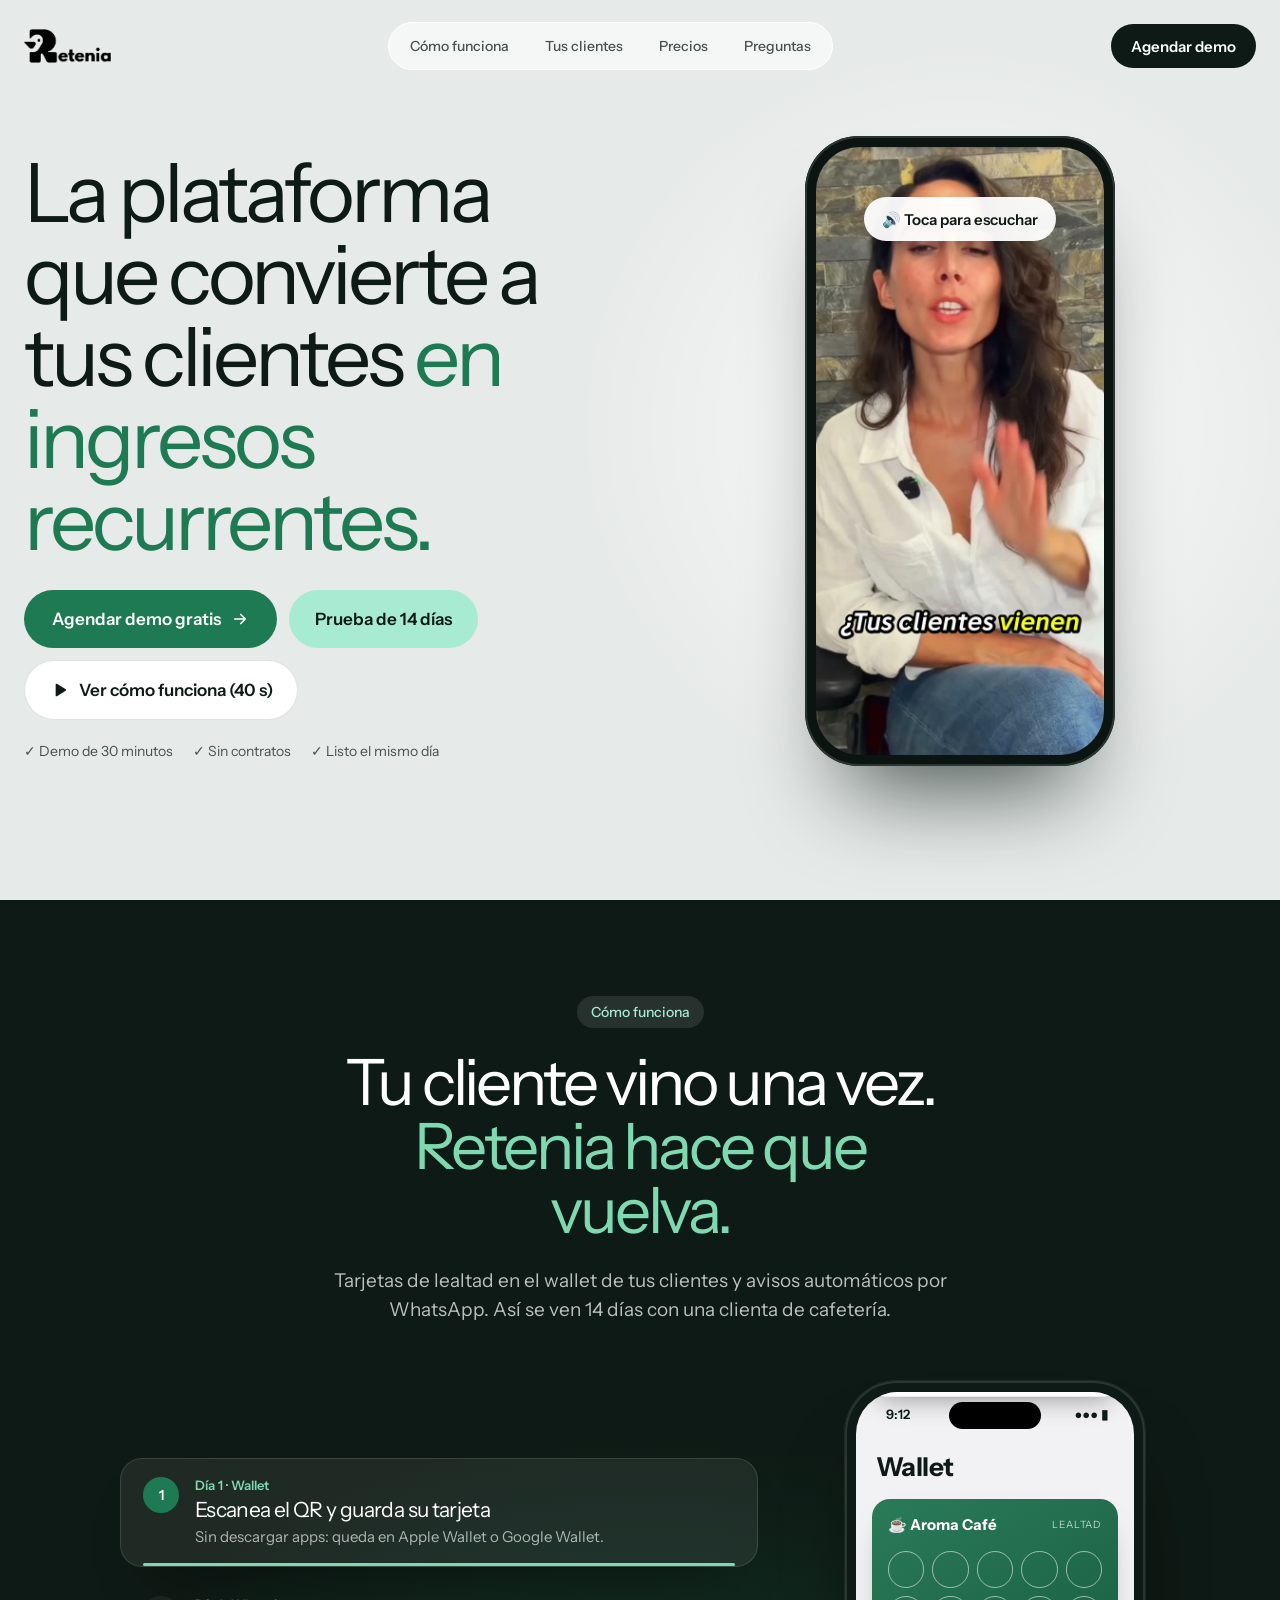
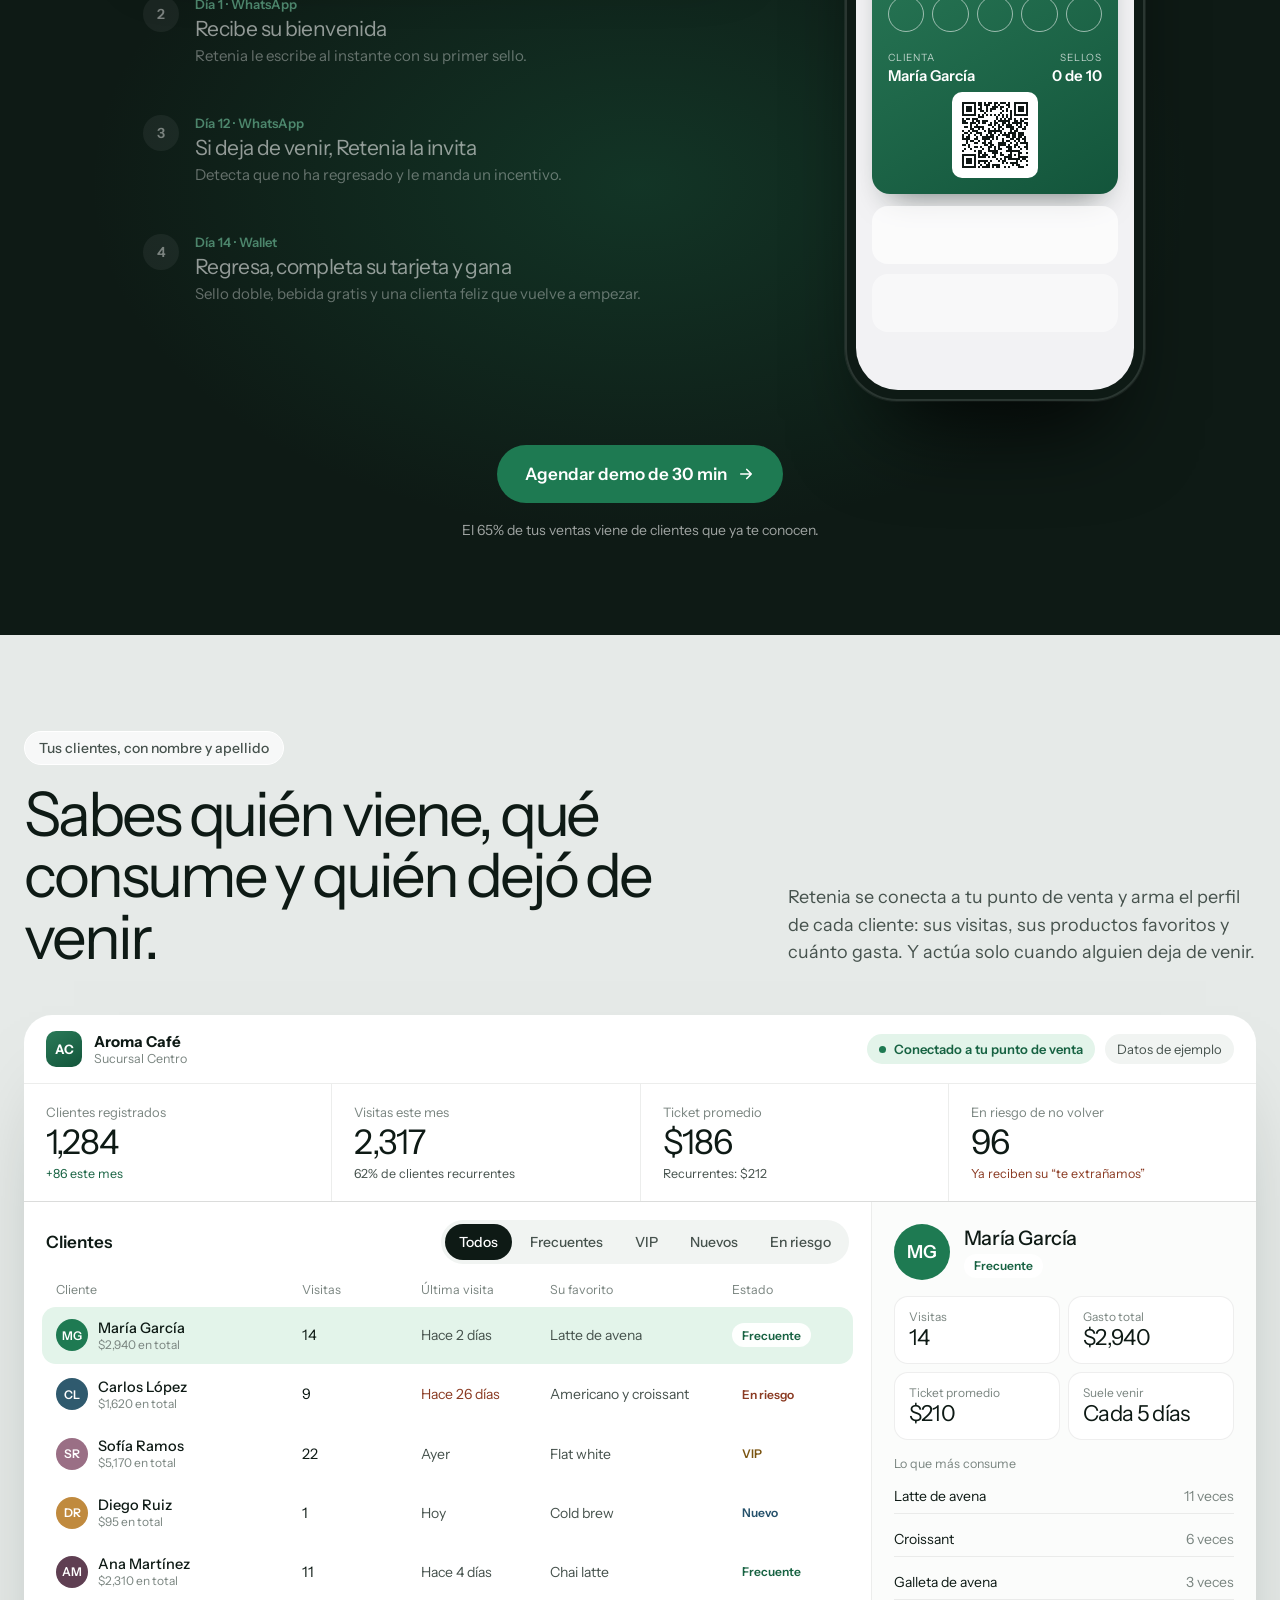
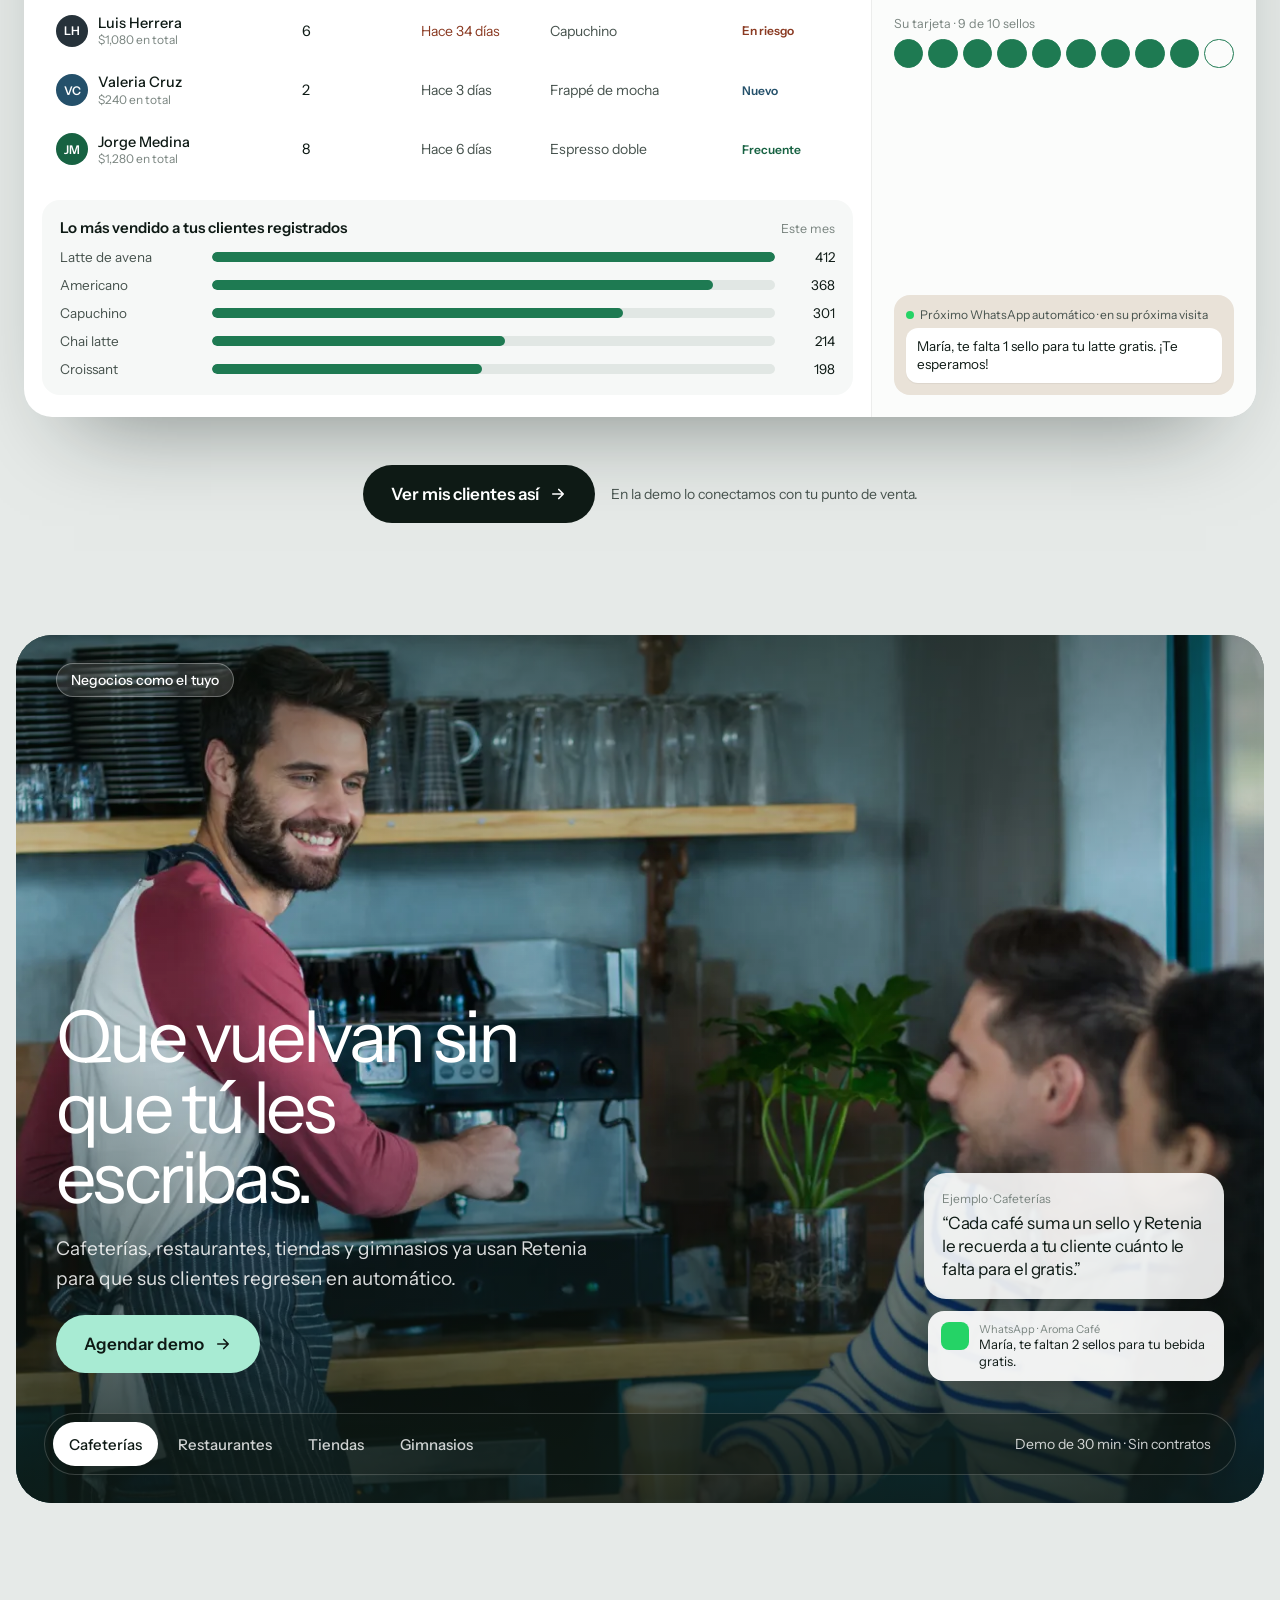
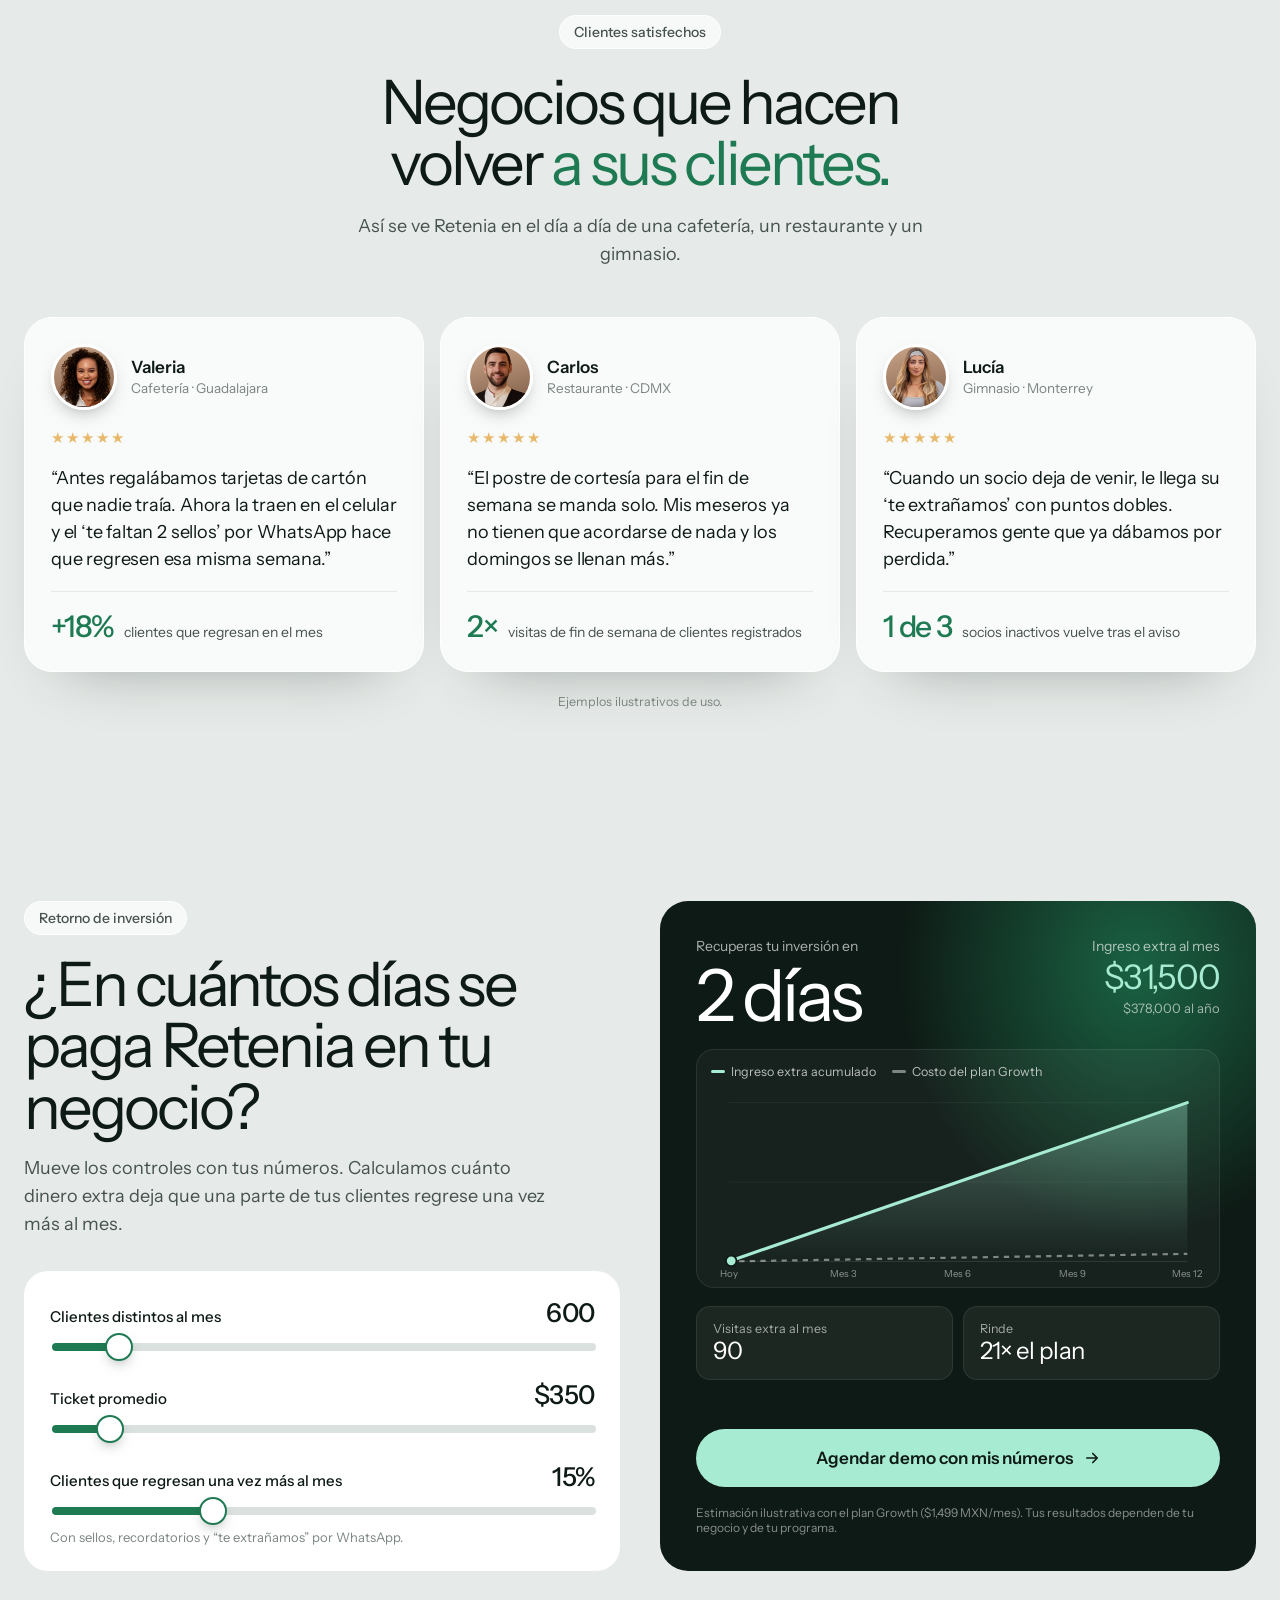
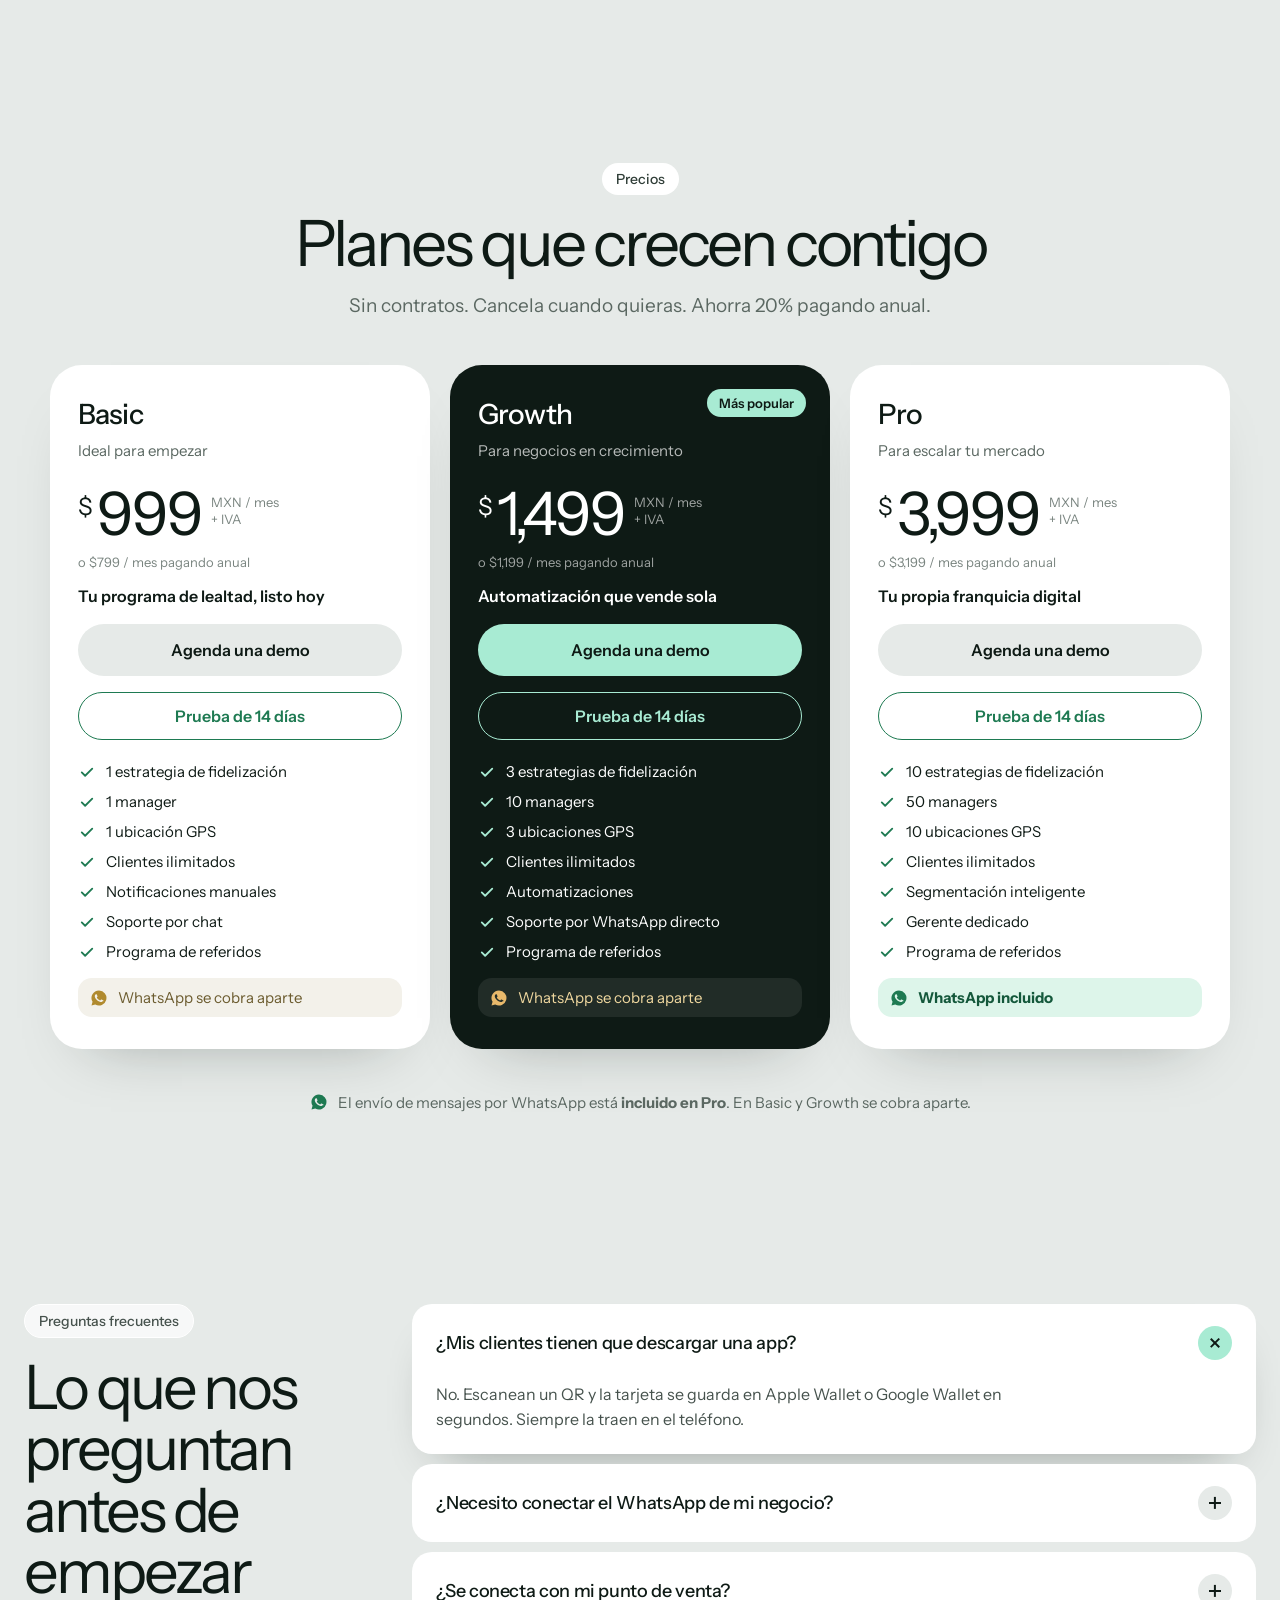
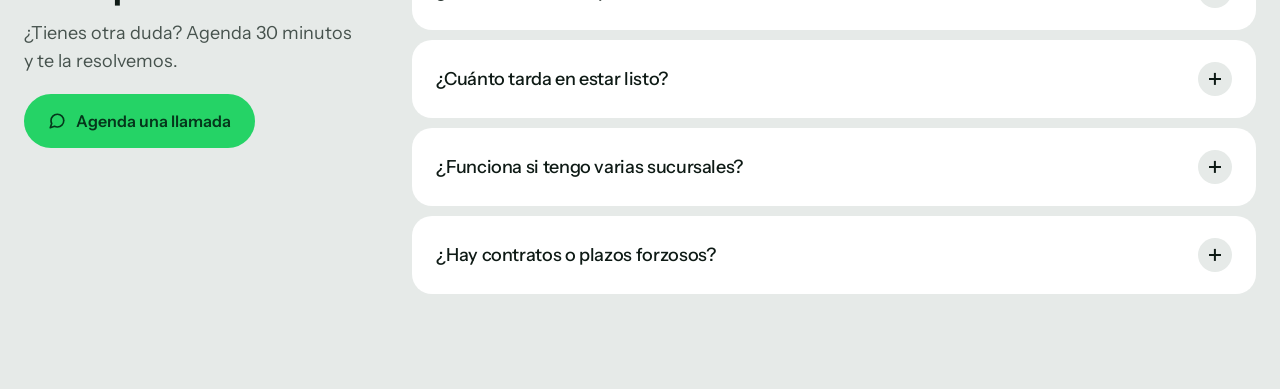
==== commit f738bfc5: "home estático (HTML+CSS+JS vanilla, sin bundle ni React): 452KB→116KB; nueva sección 'Clientes satis" ====
--- a/index.html
+++ b/index.html
@@ -1,473 +1,1261 @@
 <!DOCTYPE html>
 <html lang="es">
 <head>
-  <meta charset="utf-8">
-  <meta name="viewport" content="width=device-width, initial-scale=1, viewport-fit=cover">
-  <meta name="description" content="Tarjetas de lealtad en el wallet de tus clientes y avisos automáticos por WhatsApp para que regresen. Agenda una demo de 30 minutos.">
-  <meta property="og:title" content="Retenia — Tarjetas de lealtad para tu negocio">
-  <meta property="og:description" content="Tus clientes guardan tu tarjeta en su wallet y Retenia les recuerda volver por WhatsApp.">
-  <meta property="og:url" content="https://retenia.mx/">
-  <meta property="og:type" content="website">
-  <link rel="icon" href="/assets/logo.png">
+<meta charset="utf-8">
+<meta name="viewport" content="width=device-width, initial-scale=1, viewport-fit=cover">
+<title>Retenia — Tarjetas de lealtad para tu negocio</title>
+<meta name="description" content="Tarjetas de lealtad en el wallet de tus clientes y avisos automáticos por WhatsApp para que regresen. Agenda una demo de 30 minutos.">
+<meta property="og:title" content="Retenia — Tarjetas de lealtad para tu negocio">
+<meta property="og:description" content="Tus clientes guardan tu tarjeta en su wallet y Retenia les recuerda volver por WhatsApp.">
+<meta property="og:url" content="https://retenia.mx/">
+<meta property="og:type" content="website">
+<link rel="icon" href="/assets/logo.png">
+<link rel="preconnect" href="https://fonts.googleapis.com">
+<link rel="preconnect" href="https://fonts.gstatic.com" crossorigin>
+<link rel="stylesheet" href="https://fonts.googleapis.com/css2?family=Instrument+Sans:wght@400;500;600;700&display=swap">
+<link rel="preload" as="image" href="/video/demo2-poster.jpg">
 <!-- Meta Pixel -->
 <script>
 !function(f,b,e,v,n,t,s){if(f.fbq)return;n=f.fbq=function(){n.callMethod?n.callMethod.apply(n,arguments):n.queue.push(arguments)};if(!f._fbq)f._fbq=n;n.push=n;n.loaded=!0;n.version='2.0';n.queue=[];t=b.createElement(e);t.async=!0;t.src=v;s=b.getElementsByTagName(e)[0];s.parentNode.insertBefore(t,s)}(window,document,'script','https://connect.facebook.net/en_US/fbevents.js');
 fbq('init','2223417451555632');fbq('track','PageView');
 </script>
-<noscript><img height="1" width="1" style="display:none" src="https://www.facebook.com/tr?id=2223417451555632&ev=PageView&noscript=1"/></noscript>
+<noscript><img loading="lazy" height="1" width="1" style="display:none" src="https://www.facebook.com/tr?id=2223417451555632&ev=PageView&noscript=1"/></noscript>
 <!-- End Meta Pixel -->
 <script src="/assets/track.js"></script>
-<script>
-/* rt-video: video del hero. Intenta arrancar CON sonido; si el navegador lo bloquea,
-   arranca en silencio y el sonido se activa en el primer toque/clic en la página. */
-(function(){
-  var unlocked=false;
-  function v(){return document.querySelector('.vd-v');}
-  function ui(on){var b=document.querySelector('.vd-snd');if(!b)return;
-    if(on){b.classList.add('on');b.textContent='🔇 Silenciar';b.setAttribute('aria-label','Silenciar');}
-    else{b.classList.remove('on');b.textContent='🔊 Toca para escuchar';b.setAttribute('aria-label','Activar sonido');}}
-  function soundOn(restart){var el=v();if(!el)return;unlocked=true;el.muted=false;if(restart)try{el.currentTime=0;}catch(_){}var p=el.play();if(p&&p.catch)p.catch(function(){});ui(true);}
-  function setup(){
-    var el=v(); if(!el||el._rt)return !!el; el._rt=1;
-    el.playsInline=true;el.setAttribute('playsinline','');el.muted=false;
-    var p=el.play();
-    var fb=function(){el.muted=true;el.setAttribute('muted','');var q=el.play();if(q&&q.catch)q.catch(function(){});ui(false);};
-    if(p&&p.then)p.then(function(){unlocked=true;ui(true);try{rtTrack('VideoSonidoAuto',{video:'demo2'});}catch(_){}},fb);else fb();
-    if('IntersectionObserver' in window){
-      new IntersectionObserver(function(es){es.forEach(function(e){
-        if(e.isIntersecting){var q=el.play();if(q&&q.catch)q.catch(function(){});}else el.pause();
-      });},{threshold:.4}).observe(el);
-    }
-    return true;
-  }
-  var tries=0,t=setInterval(function(){if(setup()||++tries>60)clearInterval(t);},250);
-  function first(e){if(unlocked)return;if(e.target.closest&&e.target.closest('.vd-snd,a.cta2'))return;var el=v();if(!el)return;soundOn(true);try{rtTrack('VideoSonidoOn',{video:'demo2',via:'primer_toque'});}catch(_){}}
-  ['pointerdown','touchend','keydown'].forEach(function(n){window.addEventListener(n,first,true);});
-  document.addEventListener('click',function(e){
-    var c=e.target.closest&&e.target.closest('a.cta2');
-    if(c){var vv=v();if(vv){e.preventDefault();vv.scrollIntoView({behavior:'smooth',block:'center'});soundOn(true);try{rtTrack('VideoSonidoOn',{video:'demo2',via:'ver_como_funciona'});}catch(_){}}return;}
-    var b=e.target.closest&&e.target.closest('.vd-snd'); if(!b)return;
-    var el=v(); if(!el)return;
-    if(el.muted){soundOn(true);try{rtTrack('VideoSonidoOn',{video:'demo2'});}catch(_){}}
-    else{el.muted=true;ui(false);try{rtTrack('VideoSonidoOff',{video:'demo2'});}catch(_){}}
-  });
-})();
-</script>
-
-<!-- rt-compat -->
-<script>
-/* Polyfills para iOS < 16.4 / Android viejos y navegadores de redes sociales */
-if(!Object.hasOwn){Object.hasOwn=function(o,k){return Object.prototype.hasOwnProperty.call(o,k);};}
-if(typeof queueMicrotask!=='function'){window.queueMicrotask=function(f){Promise.resolve().then(f);};}
-if(typeof DecompressionStream==='undefined'){
-  document.write('<script src="/assets/compat/fflate.min.js"><\/script>');
-  window.DecompressionStream=function(){var parts=[],out=null;
-    this.writable={getWriter:function(){return{write:function(b){parts.push(b);return Promise.resolve();},
-      close:function(){var n=0,i,o=0;for(i=0;i<parts.length;i++)n+=parts[i].length;var all=new Uint8Array(n);
-        for(i=0;i<parts.length;i++){all.set(parts[i],o);o+=parts[i].length;}out=window.fflate.gunzipSync(all);return Promise.resolve();}};}};
-    this.readable={getReader:function(){var sent=false;return{read:function(){
-      if(!sent&&out){sent=true;return Promise.resolve({done:false,value:out});}return Promise.resolve({done:true,value:undefined});}};}};
-  };
+<script>try{window.clarity&&clarity('set','render','static');}catch(e){}</script>
+<style>
+body{margin:0}
+html{scroll-behavior:smooth;-webkit-text-size-adjust:100%;text-size-adjust:100%}
+#probar{scroll-margin-top:8px}
+.vd{padding:96px 24px;background:#0E1A15;color:#fff;scroll-margin-top:8px}
+.vd-in{max-width:1080px;margin:0 auto;display:grid;grid-template-columns:1fr 340px;gap:64px;align-items:center}
+.vd-eb{display:inline-flex;padding:7px 14px;border-radius:999px;background:rgba(255,255,255,.1);font-size:14px;font-weight:500;color:#A8EBD3}
+.vd-copy{display:flex;flex-direction:column;gap:22px;align-items:flex-start}
+.vd-copy h2{margin:0;font-weight:400;font-size:clamp(32px,4.2vw,52px);line-height:1.05;letter-spacing:-0.04em}
+.vd-copy h2 span{color:#7FD9B0}
+.vd-copy p{margin:0;font-size:18px;line-height:1.55;color:rgba(255,255,255,.72);max-width:30em}
+.vd-steps{list-style:none;margin:0;padding:0;display:flex;flex-direction:column;gap:14px}
+.vd-steps li{display:flex;gap:14px;align-items:flex-start;font-size:16.5px;line-height:1.45;color:rgba(255,255,255,.88)}
+.vd-steps b{flex:none;width:30px;height:30px;border-radius:50%;background:#1E7A52;display:grid;place-items:center;font-size:14px}
+.vd-btn{display:inline-flex;align-items:center;gap:10px;min-height:58px;padding:0 28px;border-radius:999px;background:#1E7A52;color:#fff;font-weight:600;font-size:17px;text-decoration:none;margin-top:6px}
+.vd-ph{position:relative;width:340px;aspect-ratio:9/16;border-radius:44px;background:#000;padding:10px;box-sizing:border-box;box-shadow:0 60px 90px -40px rgba(0,0,0,.8),inset 0 0 0 2px #2a3631}
+.vd-ph video{display:block;width:100%;height:100%;object-fit:cover;border-radius:35px;background:#000}
+.vd-snd{position:absolute;left:50%;bottom:28px;transform:translateX(-50%);display:inline-flex;align-items:center;gap:8px;min-height:44px;padding:0 18px;border:0;border-radius:999px;background:rgba(255,255,255,.94);color:#0E1A15;font:600 15px 'Instrument Sans',sans-serif;cursor:pointer;box-shadow:0 10px 30px -10px rgba(0,0,0,.6);white-space:nowrap}
+.vd-snd.on{background:rgba(14,26,21,.75);color:#fff}
+@media (max-width:860px){.vd{padding:64px 16px}.vd-in{grid-template-columns:1fr;gap:36px;justify-items:center}.vd-copy{align-items:center;text-align:center}.vd-steps li{text-align:left}.vd-ph{width:min(300px,82vw);border-radius:40px}.vd-ph video{border-radius:31px}}
+.pr{padding:96px 24px;background:#E6EAE8}
+.pr-in{max-width:1080px;margin:0 auto;display:flex;flex-direction:column;align-items:center;gap:40px}
+.pr-head{text-align:center;display:flex;flex-direction:column;align-items:center;gap:16px}
+.pr-eb{display:inline-flex;padding:7px 14px;border-radius:999px;background:#fff;font-size:14px;font-weight:500;color:#2F3D37}
+.pr-head h2{margin:0;font-weight:400;font-size:clamp(40px,5vw,72px);line-height:1;letter-spacing:-.05em}
+.pr-head p{margin:0;font-size:19px;line-height:1.55;color:#5B6862;max-width:34em}
+.pr-card{width:100%;box-sizing:border-box;display:grid;grid-template-columns:auto 1fr;gap:48px;align-items:center;padding:40px;border-radius:36px;background:#fff;box-shadow:0 30px 60px -40px rgba(14,26,21,.35)}
+.pr-qr{display:flex;flex-direction:column;align-items:center;gap:12px}
+.pr-qbox{display:block;width:200px;height:200px;padding:10px;border-radius:20px;background:#fff;border:1px solid rgba(14,26,21,.1);box-sizing:border-box}
+.pr-qbox img{width:100%;height:100%;object-fit:contain;display:block}
+.pr-mono{font-size:12px;letter-spacing:.08em;text-transform:uppercase;color:#7A8580}
+.pr-copy{display:flex;flex-direction:column;align-items:flex-start;gap:12px}
+.pr-copy h3{margin:0;font-weight:500;font-size:clamp(24px,2.6vw,32px);letter-spacing:-.03em;line-height:1.1}
+.pr-copy p{margin:0;font-size:17px;line-height:1.55;color:#5B6862;max-width:44ch}
+.pr-or{margin-top:6px}
+.pr-btn{display:inline-flex;align-items:center;gap:10px;height:58px;padding:0 28px;border-radius:999px;background:#1E7A52;color:#fff;font-weight:600;font-size:17px;text-decoration:none}
+.pr-btn:hover{background:#176242;color:#fff}
+@media (max-width:760px){.pr{padding:64px 16px}.pr-card{grid-template-columns:1fr;justify-items:center;text-align:center;padding:28px 20px;gap:28px}.pr-copy{align-items:center}.pr-qbox{width:180px;height:180px}}
+
+#precios{scroll-margin-top:8px}
+.pc{padding:96px 24px;background:#E6EAE8}
+.pc-in{max-width:1180px;margin:0 auto;display:flex;flex-direction:column;align-items:center;gap:44px}
+.pc-grid{width:100%;display:grid;grid-template-columns:repeat(3,1fr);gap:20px;align-items:stretch}
+.pl{position:relative;display:flex;flex-direction:column;gap:10px;padding:32px 28px;border-radius:32px;background:#fff;box-shadow:0 30px 60px -40px rgba(14,26,21,.35)}
+.pl.pop{background:#0E1A15;color:#fff}
+.pl-badge{position:absolute;top:24px;right:24px;padding:6px 12px;border-radius:999px;background:#A8EBD3;color:#0E1A15;font-size:13px;font-weight:600}
+.pl h3{margin:0;font-weight:500;font-size:28px;letter-spacing:-.03em}
+.pl-sub{font-size:15px;color:#5B6862}.pl.pop .pl-sub{color:rgba(255,255,255,.7)}
+.pl-amt{display:flex;align-items:flex-start;gap:4px;margin-top:14px}
+.pl-cur{font-size:24px;margin-top:8px}
+.pl-val{font-size:60px;line-height:1;letter-spacing:-.05em}
+.pl-per{font-size:13px;line-height:1.3;color:#7A8580;margin:10px 0 0 6px}.pl.pop .pl-per{color:rgba(255,255,255,.6)}
+.pl-ann{font-size:13px;color:#7A8580}.pl.pop .pl-ann{color:rgba(255,255,255,.6)}
+.pl-tag{margin-top:6px;font-size:16px;font-weight:600}
+.pl-btn{display:flex;align-items:center;justify-content:center;height:52px;margin:8px 0 6px;border-radius:999px;background:#E6EAE8;color:#0E1A15;font-weight:600;font-size:16px;text-decoration:none}
+.pl-btn:hover{background:#d8dedb;color:#0E1A15}
+.pl-btn2{display:flex;align-items:center;justify-content:center;height:48px;margin:0 0 6px;border-radius:999px;border:1.5px solid #1E7A52;color:#1E7A52;font-weight:600;font-size:16px;text-decoration:none;box-sizing:border-box}
+.pl-btn2:hover{background:#1E7A52;color:#fff}
+.pl.pop .pl-btn2{border-color:#A8EBD3;color:#A8EBD3}
+.pl.pop .pl-btn2:hover{background:#A8EBD3;color:#0E1A15}
+.pl.pop .pl-btn{background:#A8EBD3}.pl.pop .pl-btn:hover{background:#8fe0c3}
+.pl ul{list-style:none;margin:6px 0 0;padding:0;display:flex;flex-direction:column;gap:11px;font-size:15px}
+.pl li{display:flex;gap:10px;align-items:flex-start}
+.pl li svg{flex:none;color:#1E7A52;margin-top:1px}.pl.pop li svg{color:#A8EBD3}
+.pl li.wa{margin-top:6px;padding:10px 12px;border-radius:14px}
+.pl li.wa.no{background:#F3F1EA;color:#6B5B2E}.pl li.wa.no svg{color:#B08A2E}
+.pl.pop li.wa.no{background:rgba(255,255,255,.08);color:#F1D9A0}.pl.pop li.wa.no svg{color:#E8B96B}
+.pl li.wa.yes{background:#DDF5EA;color:#14583B}.pl li.wa.yes svg{color:#1E7A52}
+.pc-note{margin:0;display:flex;gap:10px;align-items:center;font-size:15px;color:#5B6862;text-align:left;max-width:46em}
+.pc-note svg{flex:none;color:#1E7A52}
+@media (max-width:960px){.pc-grid{grid-template-columns:1fr;max-width:480px}}
+@media (max-width:760px){.pc{padding:64px 16px}.pl{padding:28px 22px}}
+
+#rt-sticky{display:none}
+@media (max-width:760px){#rt-sticky{position:fixed;left:12px;right:12px;bottom:calc(12px + env(safe-area-inset-bottom, 0px));z-index:50;display:flex;align-items:center;justify-content:center;gap:8px;min-height:56px;border-radius:999px;background:#1E7A52;color:#fff;font-weight:600;font-size:17px;text-decoration:none;font-family:'Instrument Sans',system-ui,sans-serif;box-shadow:0 18px 40px -16px rgba(14,26,21,.6)}}
+</style>
+<style>
+body{margin:0}
+a{color:#1E7A52}a:hover{color:#176242}
+.stamp{aspect-ratio:1;border-radius:50%;border:1.5px dashed rgba(255,255,255,.55);display:grid;place-items:center;transition:background .35s,transform .35s}
+.stamp.on{background:#fff;border:1.5px solid #fff}
+.stamp.on::after{content:"";width:40%;height:40%;border-radius:50%;background:rgba(14,26,21,.75)}
+.stamp.last{border-style:solid}
+.giro{display:inline-flex;align-items:center;gap:8px;height:44px;padding:0 16px;border-radius:999px;border:1px solid rgba(14,26,21,.12);background:#fff;font:500 15px "Instrument Sans",sans-serif;color:#46524D;cursor:pointer;transition:background .2s,color .2s}
+.giro.sel{background:#0E1A15;color:#fff;border-color:#0E1A15}
+.toast{transition:opacity .45s,transform .45s}
+.toast.off{opacity:0;transform:translateY(14px)}
+.namein{width:100%;box-sizing:border-box;height:60px;padding:0 20px;border-radius:16px;border:1.5px solid rgba(14,26,21,.14);background:#fff;font:500 20px "Instrument Sans",sans-serif;color:#0E1A15;outline:none}
+.namein:focus{border-color:#1E7A52;box-shadow:0 0 0 4px rgba(30,122,82,.15)}
+@keyframes bob{0%,100%{transform:translateY(0)}50%{transform:translateY(-10px)}}
+.bob{animation:bob 6s ease-in-out infinite}
+
+.rv{opacity:0;transform:translateY(28px);transition:opacity .9s cubic-bezier(.2,.7,.2,1),transform .9s cubic-bezier(.2,.7,.2,1)}
+.shown .rv{opacity:1;transform:none}
+.shown .d1{transition-delay:.1s}.shown .d2{transition-delay:.2s}.shown .d3{transition-delay:.3s}
+@media (prefers-reduced-motion:reduce){.rv{opacity:1!important;transform:none!important;transition:none!important}}
+@container (max-width: 760px){
+.navlinks{display:none!important}
+.heroin{padding:28px 18px 56px!important;gap:28px!important}
+.phonewrap{height:540px!important}
+.phone{transform:scale(.84)!important;transform-origin:50% 0}
+.cta{white-space:normal;height:auto!important;min-height:58px;padding:14px 22px!important}
+.ctas>a{flex:1 1 100%;justify-content:center}
+.chipf{transform:scale(.88);transform-origin:0 0}
+.bob{display:none!important}
+.phonewrap{height:470px!important}
+.phone{transform:scale(.74)!important}
+.giros{flex-wrap:nowrap!important;overflow-x:auto;scrollbar-width:none;margin-right:-18px;padding-right:18px}
+.giros::-webkit-scrollbar{display:none}
+.giro{flex:none}
+.hlead{font-size:17px!important}
+.face{width:150px!important;height:200px!important;right:0!important;top:0!important}
 }
-/* Respaldo: si la página no se arma en 9 s, mostrar versión simple y registrarlo */
-(function(){
-  var t0=Date.now();
-  function ok(){var p=document.getElementById('__bundler_placeholder');return !p&&document.querySelector('x-dc,[data-dc-tpl]');}
-  function fallback(){
-    if(ok())return;
-    var q=location.search||'';
-    try{if(window.rtTrack)rtTrack('RenderFallback',{ua:navigator.userAgent.slice(0,120)});if(window.clarity)clarity('set','render','fallback');}catch(e){}
-    document.body.innerHTML='<div style="min-height:100vh;box-sizing:border-box;padding:28px 20px;background:#E6EAE8;color:#0E1A15;font-family:-apple-system,Roboto,Segoe UI,sans-serif;display:flex;flex-direction:column;gap:18px;max-width:560px;margin:0 auto">'
-      +'<img src="/assets/logo.png" alt="Retenia" style="height:30px;width:auto;align-self:flex-start;filter:brightness(0)">'
-      +'<h1 style="margin:16px 0 0;font-weight:500;font-size:32px;line-height:1.08;letter-spacing:-.03em">Tarjetas de lealtad en el wallet de tus clientes</h1>'
-      +'<p style="margin:0;font-size:17px;line-height:1.5;color:#46524D">Tus clientes guardan tu tarjeta en su celular y Retenia les recuerda volver por WhatsApp. Agenda una demo de 30 minutos.</p>'
-      +'<a href="/agendar'+q+'" style="display:block;text-align:center;padding:17px 20px;border-radius:999px;background:#1E7A52;color:#fff;font-weight:600;font-size:17px;text-decoration:none">Agendar demo</a>'
-      +'<p style="margin:8px 0 0;font-size:13px;color:#7A8580">Demo de 30 min · Sin contratos · Sin apps para tus clientes</p></div>';
-  }
-  setTimeout(fallback,9000);
-  window.addEventListener('load',function(){setTimeout(function(){try{if(ok()&&window.clarity)clarity('set','render','ok');}catch(e){}},1500);});
-})();
-</script>
-  <title>Retenia — Tarjetas de lealtad para tu negocio</title>
-  <style>
-    * { margin: 0; padding: 0; box-sizing: border-box; }
-    body { background: #faf9f5; display: flex; align-items: center; justify-content: center; min-height: 100vh; font-family: -apple-system, BlinkMacSystemFont, sans-serif; }
-    #__bundler_loading { position: fixed; bottom: 20px; right: 20px; font: 13px/1.4 -apple-system, BlinkMacSystemFont, sans-serif; color: #666; background: #fff; padding: 8px 14px; border-radius: 8px; box-shadow: 0 1px 4px rgba(0,0,0,0.12); z-index: 10000; }
-    #__bundler_thumbnail { position: fixed; inset: 0; width: 100%; height: 100%; display: flex; align-items: center; justify-content: center; background: #faf9f5; z-index: 9999; }
-    #__bundler_thumbnail svg { width: 100%; height: 100%; object-fit: contain; }
-    #__bundler_placeholder { color: #999; font-size: 14px; }
-  </style>
-  <noscript>
-    <style>#__bundler_loading { display: none; }</style>
-    <div style="position:fixed;bottom:12px;left:12px;font:13px/1.4 -apple-system,BlinkMacSystemFont,sans-serif;color:#999;background:rgba(255,255,255,0.9);padding:6px 12px;border-radius:6px;box-shadow:0 1px 4px rgba(0,0,0,0.08);z-index:10000;">
-      This page requires JavaScript to display.
-    </div>
-  </noscript>
+@supports not (container-type: inline-size){@media (max-width: 760px){
+.navlinks{display:none!important}
+.heroin{padding:28px 18px 56px!important;gap:28px!important}
+.phonewrap{height:540px!important}
+.phone{transform:scale(.84)!important;transform-origin:50% 0}
+.cta{white-space:normal;height:auto!important;min-height:58px;padding:14px 22px!important}
+.ctas>a{flex:1 1 100%;justify-content:center}
+.chipf{transform:scale(.88);transform-origin:0 0}
+.bob{display:none!important}
+.phonewrap{height:470px!important}
+.phone{transform:scale(.74)!important}
+.giros{flex-wrap:nowrap!important;overflow-x:auto;scrollbar-width:none;margin-right:-18px;padding-right:18px}
+.giros::-webkit-scrollbar{display:none}
+.giro{flex:none}
+.hlead{font-size:17px!important}
+.face{width:150px!important;height:200px!important;right:0!important;top:0!important}
+}}
+/* rt-faces */
+.bob,.chip{background:rgba(255,255,255,.96)!important;z-index:2}
+.rot{position:absolute;inset:0}
+.rot .sl{position:absolute;inset:0;opacity:0;animation:rtrot 24.5s infinite both}
+.rot img{position:absolute;inset:0;width:100%;height:100%;object-fit:cover;object-position:50% 12%;transform:scale(1.32);transform-origin:50% 0}
+.rot.av img{object-position:50% 38%;transform:scale(1.6);transform-origin:50% 50%}
+.rot.r img{transform:scale(1.32) translateX(17%)}.rot.r .lbl{left:auto;right:10px}
+.rot.l img{transform:scale(1.32) translateX(-17%)}
+.rot .lbl{position:absolute;left:10px;bottom:10px;display:flex;flex-direction:column;gap:1px;max-width:calc(100% - 20px);box-sizing:border-box;padding:7px 12px;border-radius:14px;background:rgba(255,255,255,.9);color:#0E1A15;line-height:1.2}
+.rot .lbl b{font-size:13.5px;font-weight:700}.rot .lbl small{font-size:11.5px;font-weight:500;color:#46524D}
+@keyframes rtrot{0%{opacity:0}3%{opacity:1}14.29%{opacity:1}17.29%{opacity:0}100%{opacity:0}}
+@media (prefers-reduced-motion:reduce){.rot .sl{animation:none}.rot .sl:first-child{opacity:1}}
+@container (max-width: 760px){.rot .lbl{left:8px;bottom:8px;padding:5px 9px;border-radius:12px;max-width:112px}.rot.r .lbl{left:auto;right:8px}.rot .lbl b{font-size:12px}.rot .lbl small{font-size:10px}.rot img{object-position:50% 72%;transform-origin:50% 25%}.rot.r img{transform:scale(1.3) translateX(9%)}.rot.l img{transform:scale(1.3) translateX(-9%)}.bob{display:flex!important;background:rgba(255,255,255,.96)!important}.bob.chipf{transform:scale(.8);transform-origin:0 0;top:-10px!important;left:-4px!important;z-index:3}.bob:not(.chipf):not(.b3){transform:scale(.8);transform-origin:100% 100%;right:-4px!important;bottom:130px!important;z-index:3}.bob.b3{transform:scale(.8);transform-origin:0 0;left:-4px!important;top:410px!important;z-index:3}.phone{margin-left:-155px!important}.face{right:-4px!important;top:22px!important;width:170px!important;height:224px!important}}
+@supports not (container-type: inline-size){@media (max-width: 760px){.rot .lbl{left:8px;bottom:8px;padding:5px 9px;border-radius:12px;max-width:112px}.rot.r .lbl{left:auto;right:8px}.rot .lbl b{font-size:12px}.rot .lbl small{font-size:10px}.rot img{object-position:50% 72%;transform-origin:50% 25%}.rot.r img{transform:scale(1.3) translateX(9%)}.rot.l img{transform:scale(1.3) translateX(-9%)}.bob{display:flex!important;background:rgba(255,255,255,.96)!important}.bob.chipf{transform:scale(.8);transform-origin:0 0;top:-10px!important;left:-4px!important;z-index:3}.bob:not(.chipf):not(.b3){transform:scale(.8);transform-origin:100% 100%;right:-4px!important;bottom:130px!important;z-index:3}.bob.b3{transform:scale(.8);transform-origin:0 0;left:-4px!important;top:410px!important;z-index:3}.phone{margin-left:-155px!important}.face{right:-4px!important;top:22px!important;width:170px!important;height:224px!important}}}
+</style>
+<style>
+body{margin:0}
+a{color:#1E7A52}a:hover{color:#176242}
+
+.cy{width:100%;max-width:1040px;margin-top:56px;display:grid;grid-template-columns:1fr 330px;gap:72px;align-items:center;text-align:left}
+.stl{display:flex;flex-direction:column;gap:10px}
+.step{position:relative;overflow:hidden;cursor:pointer;font:inherit;color:inherit;text-align:left;border:1px solid transparent;border-radius:22px;background:transparent;padding:18px 22px;display:flex;gap:16px;align-items:flex-start;transition:background .45s,border-color .45s,box-shadow .45s,opacity .45s;opacity:.55}
+.step:hover{opacity:.85}
+.step.act{opacity:1;background:rgba(255,255,255,.07);border-color:rgba(255,255,255,.12);box-shadow:0 30px 60px -40px rgba(0,0,0,.8)}
+.step .ix{flex:0 0 auto;width:36px;height:36px;border-radius:50%;display:flex;align-items:center;justify-content:center;font-size:14px;font-weight:600;background:rgba(255,255,255,.1);color:rgba(255,255,255,.8);transition:background .45s,color .45s}
+.step.act .ix{background:#1E7A52;color:#fff}
+.step .bar{position:absolute;left:22px;right:22px;bottom:0;height:3px;border-radius:3px;background:transparent}
+.step .bar i{display:block;height:100%;width:0;border-radius:3px;background:#7FD9B0}
+.step.act .bar i{animation:grow linear forwards}
+@keyframes grow{from{width:0}to{width:100%}}
+
+.phw{position:relative;display:flex;justify-content:center}
+.ph{position:relative;width:300px;height:620px;border-radius:52px;background:#0E1A15;padding:11px;box-sizing:border-box;box-shadow:0 60px 90px -40px rgba(0,0,0,.85),0 0 0 1px rgba(255,255,255,.08),inset 0 0 0 2px #2A3631}
+.scr{position:relative;width:100%;height:100%;border-radius:42px;overflow:hidden;background:#F2F2F4;color:#0E1A15;font-size:13px;line-height:1.35}
+.isl{position:absolute;top:10px;left:50%;width:92px;height:27px;margin-left:-46px;border-radius:20px;background:#000;z-index:20}
+.sb{position:absolute;top:0;left:0;right:0;height:46px;display:flex;justify-content:space-between;align-items:center;padding:0 26px 0 30px;font-size:13px;font-weight:600;z-index:19;color:#0E1A15;transition:color .4s}
+.sb.lt{color:#fff}
+.L{position:absolute;inset:0;opacity:0;visibility:hidden;transition:opacity .5s,transform .6s cubic-bezier(.2,.7,.2,1),visibility 0s .6s;transform:scale(1.03)}
+.L.on{opacity:1;visibility:visible;transform:none;transition:opacity .5s,transform .6s cubic-bezier(.2,.7,.2,1),visibility 0s}
+
+/* escáner */
+.scan{background:#101614;color:#fff;display:flex;flex-direction:column;align-items:center;justify-content:center;gap:22px}
+.vf{position:relative;width:170px;height:170px}
+.vf b{position:absolute;width:34px;height:34px;border:3px solid #fff}
+.vf b:nth-child(1){top:0;left:0;border-right:0;border-bottom:0;border-radius:14px 0 0 0}
+.vf b:nth-child(2){top:0;right:0;border-left:0;border-bottom:0;border-radius:0 14px 0 0}
+.vf b:nth-child(3){bottom:0;left:0;border-right:0;border-top:0;border-radius:0 0 0 14px}
+.vf b:nth-child(4){bottom:0;right:0;border-left:0;border-top:0;border-radius:0 0 14px 0}
+.vf img{position:absolute;inset:22px;width:126px;height:126px;background:#fff;border-radius:10px;padding:8px;box-sizing:border-box}
+.vf .ln{position:absolute;left:14px;right:14px;height:2px;background:#7FD9B0;box-shadow:0 0 12px #7FD9B0;top:20px}
+.scan.on .vf .ln{animation:sweep 1.1s ease-in-out infinite alternate}
+@keyframes sweep{from{top:20px}to{top:148px}}
+.scan p{margin:0;font-size:14px;opacity:.85}
+
+/* wallet */
+.wal{padding:58px 16px 0;box-sizing:border-box}
+.wal h4{margin:0 0 14px 4px;font-size:26px;font-weight:700;letter-spacing:-.02em}
+.pass{position:relative;border-radius:18px;padding:16px;color:#fff;background:linear-gradient(150deg,#2a7a58,#13553b);box-shadow:0 18px 30px -18px rgba(14,26,21,.6);transform:translateY(120%);opacity:0;transition:transform .8s cubic-bezier(.2,.8,.2,1),opacity .5s,box-shadow .6s}
+.wal.on .pass{transform:none;opacity:1}
+.pass.gold{box-shadow:0 0 0 3px #E8B96B,0 24px 44px -16px rgba(232,185,107,.8)}
+.ph-row{display:flex;justify-content:space-between;align-items:center}
+.ph-row b{font-size:15px}
+.ph-k{font-size:10px;letter-spacing:.08em;text-transform:uppercase;opacity:.7}
+.ph-v{font-size:15px;font-weight:600}
+.sts{display:grid;grid-template-columns:repeat(5,1fr);gap:8px;margin:16px 0}
+.st{aspect-ratio:1;border-radius:50%;border:1.5px solid rgba(255,255,255,.55);display:flex;align-items:center;justify-content:center;font-size:13px;color:transparent}
+.st.on{background:#fff;border-color:#fff;color:#1E7A52;animation:pop .5s cubic-bezier(.3,1.6,.5,1) both}
+.st.gd{background:#E8B96B;border-color:#E8B96B;color:#fff}
+@keyframes pop{0%{transform:scale(.2)}100%{transform:scale(1)}}
+.qr{display:flex;justify-content:center;padding-top:6px}
+.qr span{background:#fff;border-radius:10px;padding:6px;display:block}
+.qr img{display:block;width:74px;height:74px}
+.toast{position:absolute;left:50%;bottom:30px;transform:translate(-50%,20px);opacity:0;white-space:nowrap;background:#0E1A15;color:#fff;border-radius:999px;padding:10px 16px;font-size:13px;font-weight:500;transition:opacity .4s,transform .5s cubic-bezier(.2,.8,.2,1)}
+.toast.on{opacity:1;transform:translate(-50%,0)}
+.p2{margin-top:12px;height:58px;border-radius:16px;background:#fff;opacity:.7}
+.p3{margin-top:10px;height:58px;border-radius:16px;background:#fff;opacity:.45}
+
+/* bloqueo */
+.lock{background:linear-gradient(170deg,#1E7A52 0%,#0E4A3B 55%,#0A100E 100%);color:#fff;display:flex;flex-direction:column;align-items:center;padding-top:76px;box-sizing:border-box}
+.lock .dt{font-size:14px;opacity:.85}
+.lock .tm{font-size:68px;font-weight:600;letter-spacing:-.03em;line-height:1.05}
+.ln2{margin-top:auto;margin-bottom:120px;width:calc(100% - 24px)}
+
+/* notificación */
+.nt{display:flex;gap:10px;align-items:flex-start;background:rgba(255,255,255,.92);color:#0E1A15;border-radius:20px;padding:11px 12px;box-shadow:0 12px 28px -12px rgba(0,0,0,.45);text-align:left}
+.nt i{flex:0 0 auto;width:34px;height:34px;border-radius:9px;background:#25D366;display:flex;align-items:center;justify-content:center}
+.nt .tx{flex:1;min-width:0}
+.nt .hd{display:flex;justify-content:space-between;font-size:12px;color:#5B6862}
+.nt .hd b{color:#0E1A15;font-size:13px}
+.nt .bd{font-size:13px;margin-top:2px}
+.ban{position:absolute;top:50px;left:10px;right:10px;z-index:15;transform:translateY(-160%);transition:transform .6s cubic-bezier(.2,.8,.2,1)}
+.ban.on{transform:none}
+.lock .nt{transform:translateY(30px);opacity:0;transition:transform .6s cubic-bezier(.2,.8,.2,1) .25s,opacity .5s .25s}
+.lock.on .nt{transform:none;opacity:1}
+
+/* chat */
+.chat{background:#EFE7DD;display:flex;flex-direction:column}
+.chd{display:flex;align-items:center;gap:10px;padding:52px 14px 10px;background:#F6F5F3;border-bottom:1px solid rgba(0,0,0,.06)}
+.av{width:34px;height:34px;border-radius:50%;background:#1E7A52;color:#fff;display:flex;align-items:center;justify-content:center;font-size:12px;font-weight:700}
+.chd b{display:block;font-size:14px}
+.chd small{font-size:11px;color:#5B6862}
+.msgs{flex:1;display:flex;flex-direction:column;justify-content:flex-end;gap:7px;padding:12px 12px 22px;overflow:hidden}
+.m{display:none!important;max-width:84%;border-radius:12px;padding:8px 10px;font-size:13px;box-shadow:0 1px 1px rgba(0,0,0,.08)}
+.m.on{display:block!important;animation:rise .45s cubic-bezier(.2,.8,.2,1) both}
+.m.in{align-self:flex-start;background:#fff;border-top-left-radius:4px}
+.m.out{align-self:flex-end;background:#D9FDD3;border-top-right-radius:4px}
+.m.mc{align-self:center;background:#fff;color:#5B6862;font-size:11px;padding:4px 10px;border-radius:8px;box-shadow:none}
+.m small{display:block;text-align:right;font-size:10px;color:#7A8580;margin-top:2px}
+@keyframes rise{from{opacity:0;transform:translateY(14px) scale(.96)}to{opacity:1;transform:none}}
+
+/* premio */
+.win{background:rgba(14,26,21,.28);display:flex;align-items:center;justify-content:center;z-index:12}
+.rw{width:78%;background:#fff;border-radius:24px;padding:22px 18px;text-align:center;box-shadow:0 30px 60px -20px rgba(0,0,0,.5);transform:scale(.6);opacity:0;transition:transform .6s cubic-bezier(.3,1.5,.5,1) .15s,opacity .3s .15s}
+.win.on .rw{transform:none;opacity:1}
+.rw .em{font-size:44px;line-height:1}
+.rw b{display:block;font-size:22px;letter-spacing:-.03em;margin-top:8px}
+.rw p{margin:4px 0 0;color:#5B6862;font-size:13px}
+.rw .stars{margin-top:12px;color:#E8B96B;font-size:20px;letter-spacing:2px}
+.rw .stars small{display:block;letter-spacing:0;color:#5B6862;font-size:12px;margin-top:2px}
+.cf{position:absolute;top:-14px;width:8px;height:14px;border-radius:2px;opacity:0}
+.win.on .cf{animation:fall 1.9s cubic-bezier(.2,.6,.4,1) both}
+@keyframes fall{0%{opacity:1;transform:translateY(0) rotate(0)}100%{opacity:0;transform:translateY(640px) rotate(540deg)}}
+
+.fchip{position:absolute;right:-70px;top:430px;white-space:nowrap;color:#0E1A15;display:flex;align-items:center;gap:10px;background:#fff;border-radius:18px;padding:12px 14px;box-shadow:0 24px 40px -24px rgba(14,26,21,.6);font-size:13px;text-align:left;opacity:0;transform:translateX(-20px);transition:opacity .5s .5s,transform .6s cubic-bezier(.2,.8,.2,1) .5s;z-index:30}
+.fchip.on{opacity:1;transform:none}
+.fchip b{display:block;font-size:20px;color:#1E7A52;letter-spacing:-.02em}
+.fchip span{color:#5B6862}
+
+.cap{display:none}
+.dots{display:none}
+
+.rv{opacity:0;transform:translateY(28px);transition:opacity .9s cubic-bezier(.2,.7,.2,1),transform .9s cubic-bezier(.2,.7,.2,1)}
+.shown .rv{opacity:1;transform:none}
+.shown .d1{transition-delay:.1s}.shown .d2{transition-delay:.2s}.shown .d3{transition-delay:.3s}
+@media (prefers-reduced-motion:reduce){.rv{opacity:1!important;transform:none!important;transition:none!important}}
+@container (max-width: 760px){
+.sec{padding:64px 18px!important}
+.cy{grid-template-columns:1fr;gap:20px;margin-top:36px;justify-items:center}
+.stl{display:none}
+.phw{order:-1}
+.ph{width:272px;height:562px;border-radius:48px;padding:10px}
+.scr{border-radius:39px}
+.fchip{right:auto;left:50%;top:auto;bottom:36px;transform:translate(-50%,10px)}
+.fchip.on{transform:translate(-50%,0)}
+.cap{display:block;text-align:center;min-height:76px;margin-top:14px}
+.cap .dy{font-size:13px;font-weight:600;color:#7FD9B0}
+.cap .tt{font-size:21px;letter-spacing:-.03em;line-height:1.2;margin-top:4px}
+.dots{display:flex;gap:8px;justify-content:center}
+.dots button{width:9px;height:9px;padding:0;border:0;border-radius:50%;background:rgba(255,255,255,.25);cursor:pointer}
+.dots button.act{background:#7FD9B0;width:24px;border-radius:9px}
+.cstat{display:none!important}
+}
+@supports not (container-type: inline-size){@media (max-width: 760px){
+.sec{padding:64px 18px!important}
+.cy{grid-template-columns:1fr;gap:20px;margin-top:36px;justify-items:center}
+.stl{display:none}
+.phw{order:-1}
+.ph{width:272px;height:562px;border-radius:48px;padding:10px}
+.scr{border-radius:39px}
+.fchip{right:auto;left:50%;top:auto;bottom:36px;transform:translate(-50%,10px)}
+.fchip.on{transform:translate(-50%,0)}
+.cap{display:block;text-align:center;min-height:76px;margin-top:14px}
+.cap .dy{font-size:13px;font-weight:600;color:#7FD9B0}
+.cap .tt{font-size:21px;letter-spacing:-.03em;line-height:1.2;margin-top:4px}
+.dots{display:flex;gap:8px;justify-content:center}
+.dots button{width:9px;height:9px;padding:0;border:0;border-radius:50%;background:rgba(255,255,255,.25);cursor:pointer}
+.dots button.act{background:#7FD9B0;width:24px;border-radius:9px}
+.cstat{display:none!important}
+}}
+</style>
+<style>
+body{margin:0}
+a{color:#1E7A52}a:hover{color:#176242}
+.row{display:grid;grid-template-columns:minmax(0,2.2fr) minmax(0,1fr) minmax(0,1.1fr) minmax(0,1.6fr) minmax(0,1fr);gap:12px;align-items:center;width:100%;padding:12px 14px;border:0;border-radius:14px;background:transparent;font:inherit;color:inherit;text-align:left;cursor:pointer;transition:background .2s}
+.row:hover{background:#F1F4F2}
+.row.sel{background:#E3F4EA}
+.ftab{height:36px;padding:0 14px;border-radius:999px;border:0;background:transparent;font:500 14px "Instrument Sans",sans-serif;color:#46524D;cursor:pointer;transition:background .2s,color .2s}
+.ftab.sel{background:#0E1A15;color:#fff}
+.chip{display:inline-flex;align-items:center;height:24px;padding:0 10px;border-radius:999px;font-size:12px;font-weight:600;white-space:nowrap}
+.seg-Frecuente{background:#E3F4EA;color:#176242}
+.seg-VIP{background:#F6E9CF;color:#7A5410}
+.seg-Nuevo{background:#E1ECF2;color:#24506A}
+.seg-riesgo{background:#F7E1DA;color:#8A3A22}
+.panel{animation:pin .45s cubic-bezier(.2,.7,.2,1)}
+@keyframes pin{from{opacity:0;transform:translateY(10px)}}
+.pbar{transition:width .6s cubic-bezier(.2,.7,.2,1)}
+
+.rv{opacity:0;transform:translateY(28px);transition:opacity .9s cubic-bezier(.2,.7,.2,1),transform .9s cubic-bezier(.2,.7,.2,1)}
+.shown .rv{opacity:1;transform:none}
+.shown .d1{transition-delay:.1s}.shown .d2{transition-delay:.2s}.shown .d3{transition-delay:.3s}
+@media (prefers-reduced-motion:reduce){.rv{opacity:1!important;transform:none!important;transition:none!important}}
+@container (max-width: 760px){
+.tbl{min-width:0!important}
+.cm{display:none!important}
+.row,.thead{grid-template-columns:minmax(0,1fr) auto!important}
+.prod{grid-template-columns:110px minmax(0,1fr) 40px!important}
+.dhead{gap:16px!important}
+.dwrap{gap:32px!important}
+.dcard{border-radius:24px!important}
+.dbar{padding:14px 16px!important}
+.dbadges>span{height:26px!important;font-size:12px!important;padding:0 10px!important}
+.kpis{display:flex!important;overflow-x:auto;scroll-snap-type:x mandatory;gap:10px!important;background:transparent!important;padding:14px 16px;scrollbar-width:none}
+.kpis::-webkit-scrollbar,.filters::-webkit-scrollbar{display:none}
+.kpi{flex:0 0 70%;scroll-snap-align:start;border-radius:16px;background:#F6F8F7!important;padding:16px!important}
+.dbody{flex-direction:column!important}
+.dleft{display:contents!important}
+.lhead{order:1;padding:16px 16px 4px!important;flex-direction:column;align-items:flex-start!important}
+.filters{flex-wrap:nowrap!important;overflow-x:auto;max-width:100%;scrollbar-width:none;border-radius:14px!important}
+.ftab{flex:none}
+.mhint{order:2;display:block!important}
+.tblw{order:2;padding:4px 8px 0}
+.thead{display:none!important}
+.tbl .row:nth-of-type(n+4){display:none!important}
+.dwrap{padding:56px 16px!important}
+.dlead,.kpis,.filters,.prodbox,.pstamps{display:none!important}
+.mlead{display:block!important}
+.pstat>div:nth-of-type(n+3){display:none!important}
+.ptop>div:nth-of-type(n+3){display:none!important}
+.lhead{padding-bottom:0!important}
+.panel{order:3;margin:8px 12px 12px;border-radius:20px;border:1px solid rgba(14,26,21,.08);padding:16px!important}
+.pstat>div>span{font-size:19px!important}
+.prodbox{order:4;margin:0 12px 16px!important}
+}
+@supports not (container-type: inline-size){@media (max-width: 760px){
+.tbl{min-width:0!important}
+.cm{display:none!important}
+.row,.thead{grid-template-columns:minmax(0,1fr) auto!important}
+.prod{grid-template-columns:110px minmax(0,1fr) 40px!important}
+.dhead{gap:16px!important}
+.dwrap{gap:32px!important}
+.dcard{border-radius:24px!important}
+.dbar{padding:14px 16px!important}
+.dbadges>span{height:26px!important;font-size:12px!important;padding:0 10px!important}
+.kpis{display:flex!important;overflow-x:auto;scroll-snap-type:x mandatory;gap:10px!important;background:transparent!important;padding:14px 16px;scrollbar-width:none}
+.kpis::-webkit-scrollbar,.filters::-webkit-scrollbar{display:none}
+.kpi{flex:0 0 70%;scroll-snap-align:start;border-radius:16px;background:#F6F8F7!important;padding:16px!important}
+.dbody{flex-direction:column!important}
+.dleft{display:contents!important}
+.lhead{order:1;padding:16px 16px 4px!important;flex-direction:column;align-items:flex-start!important}
+.filters{flex-wrap:nowrap!important;overflow-x:auto;max-width:100%;scrollbar-width:none;border-radius:14px!important}
+.ftab{flex:none}
+.mhint{order:2;display:block!important}
+.tblw{order:2;padding:4px 8px 0}
+.thead{display:none!important}
+.tbl .row:nth-of-type(n+4){display:none!important}
+.dwrap{padding:56px 16px!important}
+.dlead,.kpis,.filters,.prodbox,.pstamps{display:none!important}
+.mlead{display:block!important}
+.pstat>div:nth-of-type(n+3){display:none!important}
+.ptop>div:nth-of-type(n+3){display:none!important}
+.lhead{padding-bottom:0!important}
+.panel{order:3;margin:8px 12px 12px;border-radius:20px;border:1px solid rgba(14,26,21,.08);padding:16px!important}
+.pstat>div>span{font-size:19px!important}
+.prodbox{order:4;margin:0 12px 16px!important}
+}}
+</style>
+<style>
+body{margin:0}
+a{color:#1E7A52}a:hover{color:#176242}
+.tab{height:44px;padding:0 16px;border-radius:999px;border:0;background:transparent;color:rgba(255,255,255,.8);font:500 15px "Instrument Sans",sans-serif;cursor:pointer;transition:background .25s,color .25s}
+.tab.sel{background:#fff;color:#0E1A15}
+.photo{transition:background .7s}
+.swap{animation:sw .6s cubic-bezier(.2,.7,.2,1)}
+@keyframes fi{from{opacity:0}}
+@keyframes sw{from{opacity:0;transform:translateY(16px)}}
+
+.rv{opacity:0;transform:translateY(28px);transition:opacity .9s cubic-bezier(.2,.7,.2,1),transform .9s cubic-bezier(.2,.7,.2,1)}
+.shown .rv{opacity:1;transform:none}
+.shown .d1{transition-delay:.1s}.shown .d2{transition-delay:.2s}.shown .d3{transition-delay:.3s}
+@media (prefers-reduced-motion:reduce){.rv{opacity:1!important;transform:none!important;transition:none!important}}
+@container (max-width: 760px){
+.ftag{padding:22px 20px 0!important}
+.fin{padding:20px 20px 24px!important;gap:24px!important}
+.fright{align-items:stretch!important}
+.qw{width:100%!important}
+.wab{width:auto!important;align-self:stretch!important}
+.fbar{margin:0 12px 12px!important;border-radius:24px!important}
+.fphoto{min-height:0!important}
+.fphoto>div:first-of-type{background:linear-gradient(180deg,rgba(14,26,21,.5) 0%,rgba(14,26,21,.55) 40%,rgba(14,26,21,.9) 100%)!important}
+.wab,.fsec2,.fdemo{display:none!important}
+.ftabs{flex-wrap:nowrap!important;overflow-x:auto;scrollbar-width:none;width:100%}
+.ftabs::-webkit-scrollbar{display:none}
+.tab{flex:none}
+}
+@supports not (container-type: inline-size){@media (max-width: 760px){
+.ftag{padding:22px 20px 0!important}
+.fin{padding:20px 20px 24px!important;gap:24px!important}
+.fright{align-items:stretch!important}
+.qw{width:100%!important}
+.wab{width:auto!important;align-self:stretch!important}
+.fbar{margin:0 12px 12px!important;border-radius:24px!important}
+.fphoto{min-height:0!important}
+.fphoto>div:first-of-type{background:linear-gradient(180deg,rgba(14,26,21,.5) 0%,rgba(14,26,21,.55) 40%,rgba(14,26,21,.9) 100%)!important}
+.wab,.fsec2,.fdemo{display:none!important}
+.ftabs{flex-wrap:nowrap!important;overflow-x:auto;scrollbar-width:none;width:100%}
+.ftabs::-webkit-scrollbar{display:none}
+.tab{flex:none}
+}}
+</style>
+<style>
+body{margin:0}
+a{color:#1E7A52}a:hover{color:#176242}
+.rv{opacity:0;transform:translateY(28px);transition:opacity .9s cubic-bezier(.2,.7,.2,1),transform .9s cubic-bezier(.2,.7,.2,1)}
+.shown .rv{opacity:1;transform:none}
+.shown .d1{transition-delay:.1s}.shown .d2{transition-delay:.2s}.shown .d3{transition-delay:.3s}
+.range{-webkit-appearance:none;appearance:none;width:100%;height:8px;border-radius:9px;outline-offset:6px;cursor:pointer}
+.range::-webkit-slider-thumb{-webkit-appearance:none;width:28px;height:28px;border-radius:50%;background:#fff;border:2px solid #1E7A52;box-shadow:0 6px 14px -6px rgba(14,26,21,.5)}
+.range::-moz-range-thumb{width:26px;height:26px;border-radius:50%;background:#fff;border:2px solid #1E7A52}
+.line{transition:d .7s cubic-bezier(.2,.7,.2,1)}
+.draw{stroke-dasharray:900;stroke-dashoffset:900}
+.shown .draw{animation:draw 1.6s cubic-bezier(.2,.7,.2,1) .4s forwards}
+@keyframes draw{to{stroke-dashoffset:0}}
+.mark{transition:transform .7s cubic-bezier(.2,.7,.2,1)}
+.pulse{animation:pulse 2s ease-out infinite}
+@keyframes pulse{0%{r:6;opacity:.6}100%{r:18;opacity:0}}
+@media (prefers-reduced-motion:reduce){.rv{opacity:1!important;transform:none!important;transition:none!important}.draw{stroke-dasharray:none;stroke-dashoffset:0;animation:none!important}.pulse{animation:none}}
+@container (max-width: 760px){
+.rsec{padding:64px 18px!important}
+.rgrid{gap:20px!important}
+.rres{padding:22px!important}
+.rmini{display:none!important}
+.rsl{padding:20px!important;gap:22px!important}
+.rbig{font-size:56px!important}
+}
+@supports not (container-type: inline-size){@media (max-width: 760px){
+.rsec{padding:64px 18px!important}
+.rgrid{gap:20px!important}
+.rres{padding:22px!important}
+.rmini{display:none!important}
+.rsl{padding:20px!important;gap:22px!important}
+.rbig{font-size:56px!important}
+}}
+</style>
+<style>
+body{margin:0}
+a{color:#1E7A52}a:hover{color:#176242}
+.rv{opacity:0;transform:translateY(28px);transition:opacity .9s cubic-bezier(.2,.7,.2,1),transform .9s cubic-bezier(.2,.7,.2,1)}
+.shown .rv{opacity:1;transform:none}
+.shown .d1{transition-delay:.1s}.shown .d2{transition-delay:.2s}
+.q{border-radius:20px;background:#fff;transition:box-shadow .35s}
+.q.open{box-shadow:0 24px 50px -30px rgba(14,26,21,.45)}
+.qb{display:flex;justify-content:space-between;align-items:center;gap:16px;width:100%;padding:22px 24px;border:0;background:transparent;font:500 18px "Instrument Sans",sans-serif;letter-spacing:-.02em;color:#0E1A15;text-align:left;cursor:pointer}
+.qi{flex:none;width:34px;height:34px;border-radius:50%;background:#E6EAE8;position:relative;transition:transform .4s cubic-bezier(.2,.7,.2,1),background .3s}
+.qi::before,.qi::after{content:"";position:absolute;left:50%;top:50%;width:12px;height:1.8px;margin:-.9px 0 0 -6px;background:#0E1A15}
+.qi::after{transform:rotate(90deg)}
+.open .qi{transform:rotate(45deg);background:#A8EBD3}
+.qa{display:grid;grid-template-rows:0fr;transition:grid-template-rows .45s cubic-bezier(.2,.7,.2,1)}
+.open .qa{grid-template-rows:1fr}
+.qa>div{overflow:hidden}
+.qa p{margin:0;padding:0 24px 22px;font-size:16px;line-height:1.55;color:#46524D;max-width:40em;opacity:0;transition:opacity .35s}
+.open .qa p{opacity:1;transition-delay:.12s}
+@media (prefers-reduced-motion:reduce){.rv{opacity:1!important;transform:none!important;transition:none!important}.qa,.qi,.qa p{transition:none!important}}
+@container (max-width: 760px){
+.fsec{padding:64px 18px!important}
+.qb{font-size:16.5px!important;padding:18px!important}
+.qa p{padding:0 18px 18px!important}
+}
+@supports not (container-type: inline-size){@media (max-width: 760px){
+.fsec{padding:64px 18px!important}
+.qb{font-size:16.5px!important;padding:18px!important}
+.qa p{padding:0 18px 18px!important}
+}}
+</style>
 </head>
 <body>
-  <div id="__bundler_placeholder">Cargando Retenia…</div>
-  <div id="__bundler_loading">Unpacking...</div>
-
-  <script>
+
+<div id="dc-root"><div class="sc-host"><div style="background: rgb(230, 234, 232); font-family: &quot;Instrument Sans&quot;, sans-serif; color: rgb(14, 26, 21);">
+  <div id="top" style="scroll-margin-top: 8px;"><div class="sc-host"><div class="" style="container-type: inline-size; min-height: 900px; box-sizing: border-box; font-family: &quot;Instrument Sans&quot;, sans-serif; color: rgb(14, 26, 21); background: rgb(230, 234, 232); position: relative; overflow: hidden;">
+  <div style="position: absolute; right: -5%; top: 5%; width: 60%; height: 85%; background: radial-gradient(closest-side, rgba(255, 255, 255, 0.85), rgba(255, 255, 255, 0));"></div>
+
+  <div style="position: relative; max-width: 1240px; margin: 0px auto; padding: 22px 24px 0px; display: flex; align-items: center; justify-content: space-between; gap: 16px; flex-wrap: wrap;">
+    <img src="/assets/logo.png" alt="Retenia" style="filter: brightness(0); height: 34px; width: auto;">
+    <nav class="navlinks" aria-label="Principal" style="display: flex; gap: 4px; padding: 5px; border-radius: 999px; background: rgba(255, 255, 255, 0.62); border: 1px solid rgb(255, 255, 255); font-size: 14px; font-weight: 500;">
+      <a href="#como" style="padding: 9px 16px; color: rgb(70, 82, 77); text-decoration: none;">Cómo funciona</a>
+      <a href="#clientes" style="padding: 9px 16px; color: rgb(70, 82, 77); text-decoration: none;">Tus clientes</a>
+      <a href="#precios" style="padding: 9px 16px; color: rgb(70, 82, 77); text-decoration: none;">Precios</a>
+      <a href="#faq" style="padding: 9px 16px; color: rgb(70, 82, 77); text-decoration: none;">Preguntas</a>
+    </nav>
+    <a href="/agendar" style="display: inline-flex; align-items: center; min-height: 44px; padding: 0px 20px; border-radius: 999px; background: rgb(14, 26, 21); color: rgb(255, 255, 255); font-weight: 600; font-size: 15px; text-decoration: none;">Agendar demo</a>
+  </div>
+
+  <div class="heroin" style="position: relative; max-width: 1240px; margin: 0px auto; padding: 56px 24px 72px; display: grid; grid-template-columns: repeat(auto-fit, minmax(min(100%, 500px), 1fr)); gap: 48px; align-items: center;">
+    <div class="rv" style="display: flex; flex-direction: column; gap: 22px;">
+      <h1 style="margin: 0px; font-weight: 400; font-size: clamp(50px, 6.4vw, 86px); line-height: 1; letter-spacing: -0.05em; max-width: 14ch;">La plataforma que convierte a tus clientes <span style="color: rgb(30, 122, 82);">en ingresos recurrentes.</span></h1>
+      <div class="ctas" style="display: flex; flex-wrap: wrap; gap: 12px; margin-top: 6px;">
+        <a class="cta" href="/agendar" style="display: inline-flex; align-items: center; gap: 10px; min-height: 58px; padding: 0px 28px; border-radius: 999px; background: rgb(30, 122, 82); color: rgb(255, 255, 255); font-weight: 600; font-size: 17px; text-decoration: none;">Agendar demo gratis
+          <svg width="18" height="18" viewBox="0 0 24 24" fill="none" stroke="currentColor" stroke-width="2.2" stroke-linecap="round" stroke-linejoin="round" aria-hidden="true"><path d="M5 12h14M13 6l6 6-6 6"></path></svg>
+        </a>
+        <a class="cta3" href="/agendar" style="display: inline-flex; align-items: center; gap: 10px; min-height: 58px; padding: 0px 26px; border-radius: 999px; background: rgb(168, 235, 211); color: rgb(14, 26, 21); font-weight: 600; font-size: 17px; text-decoration: none;">Prueba de 14 días</a>
+        <a class="cta2" href="#top" style="display: inline-flex; align-items: center; gap: 10px; min-height: 58px; padding: 0px 24px; border-radius: 999px; background: rgb(255, 255, 255); color: rgb(14, 26, 21); font-weight: 600; font-size: 17px; text-decoration: none; border: 1px solid rgba(14, 26, 21, 0.12);">
+          <svg width="20" height="20" viewBox="0 0 24 24" fill="currentColor" aria-hidden="true"><path d="M8 5.5v13a1 1 0 0 0 1.5.86l10.5-6.5a1 1 0 0 0 0-1.72L9.5 4.64A1 1 0 0 0 8 5.5Z"></path></svg>
+          Ver cómo funciona (40 s)
+        </a>
+      </div>
+      <div style="display: flex; flex-wrap: wrap; gap: 8px 20px; font-size: 14px; color: rgb(70, 82, 77);">
+        <span>✓ Demo de 30 minutos</span><span>✓ Sin contratos</span><span>✓ Listo el mismo día</span>
+      </div>
+    </div>
+
+    <div class="phonewrap rv d2" style="position: relative; height: 660px;">
+      
+            <div class="phone" style="position: absolute; left: 50%; top: 10px; width: 310px; height: 630px; margin-left: -155px; transform: none; border-radius: 54px; background: rgb(12, 20, 17); padding: 11px; box-sizing: border-box; box-shadow: rgba(14, 26, 21, 0.75) 0px 60px 90px -40px, rgb(42, 54, 49) 0px 0px 0px 2px inset;">
+        <div style="position: relative; width: 100%; height: 100%; border-radius: 44px; overflow: hidden; background: rgb(0, 0, 0);">
+          <video class="vd-v" src="/video/demo2.mp4" poster="/video/demo2-poster.jpg" autoplay="" loop="" playsinline="" preload="metadata" aria-label="Video: cómo funciona Retenia" style="display: block; width: 100%; height: 100%; object-fit: cover; background: rgb(0, 0, 0);" muted=""></video>
+          <button type="button" class="vd-snd" aria-label="Activar sonido" style="top: 50px; bottom: auto;">🔊 Toca para escuchar</button>
+        </div>
+      </div>
+
+      
+      
+    </div>
+  </div></div></div></div>
+  <div id="como" style="scroll-margin-top: 8px;"><div class="sc-host"><div class="" style="container-type: inline-size; min-height: 900px; box-sizing: border-box; font-family: &quot;Instrument Sans&quot;, sans-serif; color: rgb(255, 255, 255); background: rgb(14, 26, 21); position: relative; overflow: hidden;">
+  <div style="position: absolute; left: 50%; top: 40%; width: 1100px; height: 700px; margin-left: -550px; background: radial-gradient(closest-side, rgba(30, 122, 82, 0.28), rgba(30, 122, 82, 0));"></div>
+
+  <div class="sec" style="position: relative; max-width: 1240px; margin: 0px auto; padding: 96px 24px; display: flex; flex-direction: column; align-items: center; text-align: center;">
+    <span class="rv" style="display: inline-flex; align-items: center; gap: 8px; padding: 7px 14px; border-radius: 999px; background: rgba(255, 255, 255, 0.1); border: 0px; font-size: 14px; font-weight: 500; color: rgb(168, 235, 211); margin-bottom: 22px;">Cómo funciona</span>
+    <h2 class="rv d1" style="margin: 0px; font-weight: 400; font-size: clamp(40px, 5vw, 72px); line-height: 1; letter-spacing: -0.05em; max-width: 14ch;">Tu cliente vino una vez. <span style="color: rgb(127, 217, 176);">Retenia hace que vuelva.</span></h2>
+    <p class="rv d2" style="margin: 24px 0px 0px; font-size: 19px; line-height: 1.55; color: rgba(255, 255, 255, 0.72); max-width: 34em;">Tarjetas de lealtad en el wallet de tus clientes y avisos automáticos por WhatsApp. Así se ven 14 días con una clienta de cafetería.</p>
+
+    <div class="cy rv d3">
+      <div class="stl">
+        
+          <button type="button" class="step act">
+            <span class="ix">1</span>
+            <span style="display: flex; flex-direction: column; gap: 4px;">
+              <span style="font-size: 13px; font-weight: 600; color: rgb(127, 217, 176);">Día 1 · Wallet</span>
+              <span style="font-size: 21px; letter-spacing: -0.03em; line-height: 1.2;">Escanea el QR y guarda su tarjeta</span>
+              <span style="font-size: 15px; line-height: 1.45; color: rgba(255, 255, 255, 0.65);">Sin descargar apps: queda en Apple Wallet o Google Wallet.</span>
+            </span>
+            <span class="bar"><i style="animation-duration: 4500ms;"></i></span>
+          </button>
+        
+          <button type="button" class="step ">
+            <span class="ix">2</span>
+            <span style="display: flex; flex-direction: column; gap: 4px;">
+              <span style="font-size: 13px; font-weight: 600; color: rgb(127, 217, 176);">Día 1 · WhatsApp</span>
+              <span style="font-size: 21px; letter-spacing: -0.03em; line-height: 1.2;">Recibe su bienvenida</span>
+              <span style="font-size: 15px; line-height: 1.45; color: rgba(255, 255, 255, 0.65);">Retenia le escribe al instante con su primer sello.</span>
+            </span>
+            <span class="bar"><i style="animation-duration: 5100ms;"></i></span>
+          </button>
+        
+          <button type="button" class="step ">
+            <span class="ix">3</span>
+            <span style="display: flex; flex-direction: column; gap: 4px;">
+              <span style="font-size: 13px; font-weight: 600; color: rgb(127, 217, 176);">Día 12 · WhatsApp</span>
+              <span style="font-size: 21px; letter-spacing: -0.03em; line-height: 1.2;">Si deja de venir, Retenia la invita</span>
+              <span style="font-size: 15px; line-height: 1.45; color: rgba(255, 255, 255, 0.65);">Detecta que no ha regresado y le manda un incentivo.</span>
+            </span>
+            <span class="bar"><i style="animation-duration: 5500ms;"></i></span>
+          </button>
+        
+          <button type="button" class="step ">
+            <span class="ix">4</span>
+            <span style="display: flex; flex-direction: column; gap: 4px;">
+              <span style="font-size: 13px; font-weight: 600; color: rgb(127, 217, 176);">Día 14 · Wallet</span>
+              <span style="font-size: 21px; letter-spacing: -0.03em; line-height: 1.2;">Regresa, completa su tarjeta y gana</span>
+              <span style="font-size: 15px; line-height: 1.45; color: rgba(255, 255, 255, 0.65);">Sello doble, bebida gratis y una clienta feliz que vuelve a empezar.</span>
+            </span>
+            <span class="bar"><i style="animation-duration: 6700ms;"></i></span>
+          </button>
+        
+      </div>
+
+      <div style="display: flex; flex-direction: column; align-items: center;">
+        <div class="phw">
+          <div class="ph" aria-hidden="true">
+            <div class="scr">
+              <div class="isl"></div>
+              <div class="sb lt"><span>9:12</span><span>●●● ▮</span></div>
+
+              <div class="L scan on">
+                <div class="vf"><b></b><b></b><b></b><b></b><img loading="lazy" src="/assets/qr-muestra.svg" alt=""><span class="ln"></span></div>
+                <p>Escanea el QR en caja</p>
+              </div>
+
+              <div class="L wal ">
+                <h4>Wallet</h4>
+                <div class="pass ">
+                  <div class="ph-row"><b>☕ Aroma Café</b><span class="ph-k">Lealtad</span></div>
+                  <div class="sts">
+                    
+                      <span class="st " style="animation-delay: 0s;"></span>
+                    
+                      <span class="st " style="animation-delay: 0s;"></span>
+                    
+                      <span class="st " style="animation-delay: 0s;"></span>
+                    
+                      <span class="st " style="animation-delay: 0s;"></span>
+                    
+                      <span class="st " style="animation-delay: 0s;"></span>
+                    
+                      <span class="st " style="animation-delay: 0s;"></span>
+                    
+                      <span class="st " style="animation-delay: 0s;"></span>
+                    
+                      <span class="st " style="animation-delay: 0s;"></span>
+                    
+                      <span class="st " style="animation-delay: 0s;"></span>
+                    
+                      <span class="st " style="animation-delay: 0s;"></span>
+                    
+                  </div>
+                  <div class="ph-row">
+                    <span><span class="ph-k">Clienta</span><br><span class="ph-v">María García</span></span>
+                    <span style="text-align: right;"><span class="ph-k">Sellos</span><br><span class="ph-v">0 de 10</span></span>
+                  </div>
+                  <div class="qr"><span><img loading="lazy" src="/assets/qr-muestra.svg" alt=""></span></div>
+                </div>
+                <div class="p2"></div>
+                <div class="p3"></div>
+                <div class="toast ">✓ Añadida a tu Wallet</div>
+              </div>
+
+              <div class="L lock ">
+                <span class="dt">martes, 12 de noviembre</span>
+                <span class="tm">10:24</span>
+                <div class="ln2">
+                  <div class="nt"><i><svg width="20" height="20" viewBox="0 0 24 24" fill="#fff"><path d="M12 2a10 10 0 0 0-8.6 15.1L2 22l5-1.3A10 10 0 1 0 12 2Z"></path></svg></i><span class="tx"><span class="hd"><b>Aroma Café</b><span>ahora</span></span><span class="bd" style="display: block;">María, te extrañamos ☕ Hoy tu sello cuenta doble.</span></span></div>
+                </div>
+              </div>
+
+              <div class="L chat ">
+                <div class="chd"><span class="av">AC</span><span><b>Aroma Café</b><small>Cuenta de empresa</small></span></div>
+                <div class="msgs">
+                  
+                    <span class="m mc ">Día 1<small></small></span>
+                  
+                    <span class="m in ">¡Hola María! 👋 Bienvenida a Aroma Café. Tu primer sello ya está en tu wallet.<small>9:12</small></span>
+                  
+                    <span class="m out ">¡Gracias! 😊<small>9:13</small></span>
+                  
+                    <span class="m mc ">Día 12<small></small></span>
+                  
+                    <span class="m in ">María, te extrañamos ☕ Hoy tu sello cuenta doble.<small>10:24</small></span>
+                  
+                    <span class="m out ">¡Paso en la tarde! 🙌<small>10:31</small></span>
+                  
+                </div>
+              </div>
+
+              <div class="ban ">
+                <div class="nt"><i><svg width="20" height="20" viewBox="0 0 24 24" fill="#fff"><path d="M12 2a10 10 0 0 0-8.6 15.1L2 22l5-1.3A10 10 0 1 0 12 2Z"></path></svg></i><span class="tx"><span class="hd"><b>Aroma Café</b><span>ahora</span></span><span class="bd" style="display: block;">¡Hola María! 👋 Bienvenida a Aroma Café.</span></span></div>
+              </div>
+
+              <div class="L win ">
+                
+                  <span class="cf" style="left: 4%; background: rgb(30, 122, 82); animation-delay: 0s;"></span>
+                
+                  <span class="cf" style="left: 10%; background: rgb(127, 217, 176); animation-delay: 0.42s;"></span>
+                
+                  <span class="cf" style="left: 16%; background: rgb(232, 185, 107); animation-delay: 0.24s;"></span>
+                
+                  <span class="cf" style="left: 22%; background: rgb(255, 255, 255); animation-delay: 0.06s;"></span>
+                
+                  <span class="cf" style="left: 28%; background: rgb(37, 211, 102); animation-delay: 0.48s;"></span>
+                
+                  <span class="cf" style="left: 34%; background: rgb(30, 122, 82); animation-delay: 0.3s;"></span>
+                
+                  <span class="cf" style="left: 40%; background: rgb(127, 217, 176); animation-delay: 0.12s;"></span>
+                
+                  <span class="cf" style="left: 46%; background: rgb(232, 185, 107); animation-delay: 0.54s;"></span>
+                
+                  <span class="cf" style="left: 52%; background: rgb(255, 255, 255); animation-delay: 0.36s;"></span>
+                
+                  <span class="cf" style="left: 58%; background: rgb(37, 211, 102); animation-delay: 0.18s;"></span>
+                
+                  <span class="cf" style="left: 64%; background: rgb(30, 122, 82); animation-delay: 0s;"></span>
+                
+                  <span class="cf" style="left: 70%; background: rgb(127, 217, 176); animation-delay: 0.42s;"></span>
+                
+                  <span class="cf" style="left: 76%; background: rgb(232, 185, 107); animation-delay: 0.24s;"></span>
+                
+                  <span class="cf" style="left: 82%; background: rgb(255, 255, 255); animation-delay: 0.06s;"></span>
+                
+                  <span class="cf" style="left: 88%; background: rgb(37, 211, 102); animation-delay: 0.48s;"></span>
+                
+                  <span class="cf" style="left: 94%; background: rgb(30, 122, 82); animation-delay: 0.3s;"></span>
+                
+                <div class="rw">
+                  <div class="em">🎉</div>
+                  <b>¡Bebida gratis!</b>
+                  <p>María completó su tarjeta y ya está juntando la siguiente.</p>
+                  <div class="stars">★★★★★<small>María calificó su visita</small></div>
+                </div>
+              </div>
+            </div>
+          </div>
+          <div class="fchip "><span style="font-size: 26px;">💚</span><span><b>+1 clienta de vuelta</b><span>sin que tú hicieras nada</span></span></div>
+        </div>
+        <div class="cap"><div class="dy">Día 1 · Wallet</div><div class="tt">Escanea el QR y guarda su tarjeta</div></div>
+        <div class="dots">
+          
+            <button type="button" class="act" aria-label="Escanea el QR y guarda su tarjeta"></button>
+          
+            <button type="button" class="" aria-label="Recibe su bienvenida"></button>
+          
+            <button type="button" class="" aria-label="Si deja de venir, Retenia la invita"></button>
+          
+            <button type="button" class="" aria-label="Regresa, completa su tarjeta y gana"></button>
+          
+        </div>
+      </div>
+    </div>
+
+    <div class="rv d3" style="display: flex; flex-wrap: wrap; justify-content: center; gap: 12px; margin-top: 44px;">
+      <a href="/agendar" style="display: inline-flex; align-items: center; gap: 10px; min-height: 58px; padding: 0px 28px; border-radius: 999px; background: rgb(30, 122, 82); color: rgb(255, 255, 255); font-weight: 600; font-size: 17px; text-decoration: none;">Agendar demo de 30 min
+        <svg width="18" height="18" viewBox="0 0 24 24" fill="none" stroke="currentColor" stroke-width="2.2" stroke-linecap="round" stroke-linejoin="round" aria-hidden="true"><path d="M5 12h14M13 6l6 6-6 6"></path></svg>
+      </a>
+    </div>
+    <p class="cstat" style="margin: 18px 0px 0px; font-size: 14px; color: rgba(255, 255, 255, 0.6);">El 65% de tus ventas viene de clientes que ya te conocen.</p>
+  </div></div></div></div>
+  <div id="clientes" style="scroll-margin-top: 8px;"><div class="sc-host"><div class="" style="container-type: inline-size; box-sizing: border-box; font-family: &quot;Instrument Sans&quot;, sans-serif; color: rgb(14, 26, 21); background: rgb(230, 234, 232);">
+  <div class="dwrap" style="max-width: 1288px; box-sizing: border-box; padding: 96px 24px; margin: 0px auto; display: flex; flex-direction: column; gap: 48px;">
+    <div class="rv dhead" style="display: flex; flex-wrap: wrap; align-items: flex-end; justify-content: space-between; gap: 24px;">
+      <div style="display: flex; flex-direction: column; gap: 18px; max-width: 640px;">
+        <span style="align-self: flex-start; padding: 7px 14px; border-radius: 999px; background: rgba(255, 255, 255, 0.7); border: 1px solid rgb(255, 255, 255); font-size: 14px; font-weight: 500; color: rgb(70, 82, 77);">Tus clientes, con nombre y apellido</span>
+        <h2 style="margin: 0px; font-weight: 400; font-size: clamp(38px, 4.8vw, 68px); line-height: 1; letter-spacing: -0.05em;">Sabes quién viene, qué consume y quién dejó de venir.</h2>
+      </div>
+      <p class="mlead" style="display: none; margin: 0px; font-size: 17px; line-height: 1.5; color: rgb(70, 82, 77);">Cada cliente con su historial, conectado a tu punto de venta.</p>
+      <p class="dlead" style="margin: 0px; font-size: 18px; line-height: 1.55; color: rgb(70, 82, 77); max-width: 26em;">Retenia se conecta a tu punto de venta y arma el perfil de cada cliente: sus visitas, sus productos favoritos y cuánto gasta. Y actúa solo cuando alguien deja de venir.</p>
+    </div>
+
+    <div class="rv d1 dcard" style="border-radius: 28px; background: rgb(255, 255, 255); box-shadow: rgba(14, 26, 21, 0.5) 0px 50px 90px -50px; overflow: hidden;">
+      <div class="dbar" style="display: flex; flex-wrap: wrap; align-items: center; justify-content: space-between; gap: 12px; padding: 16px 22px; border-bottom: 1px solid rgba(14, 26, 21, 0.08);">
+        <div style="display: flex; align-items: center; gap: 12px;">
+          <span style="width: 36px; height: 36px; border-radius: 10px; background: linear-gradient(150deg, rgb(42, 122, 88), rgb(19, 85, 59)); color: rgb(255, 255, 255); display: grid; place-items: center; font-weight: 700; font-size: 13px;">AC</span>
+          <span style="display: flex; flex-direction: column; line-height: 1.2;"><b style="font-size: 15px;">Aroma Café</b><small style="font-size: 12.5px; color: rgb(122, 133, 128);">Sucursal Centro</small></span>
+        </div>
+        <div class="dbadges" style="display: flex; flex-wrap: wrap; align-items: center; gap: 10px;">
+          <span style="display: inline-flex; align-items: center; gap: 8px; height: 30px; padding: 0px 12px; border-radius: 999px; background: rgb(227, 244, 234); color: rgb(23, 98, 66); font-size: 13px; font-weight: 600;"><span style="width: 7px; height: 7px; border-radius: 50%; background: rgb(30, 122, 82);"></span>Conectado a tu punto de venta</span>
+          <span style="height: 30px; display: inline-flex; align-items: center; padding: 0px 12px; border-radius: 999px; background: rgb(241, 244, 242); color: rgb(70, 82, 77); font-size: 13px;">Datos de ejemplo</span>
+        </div>
+      </div>
+
+      <div class="kpis" style="display: grid; grid-template-columns: repeat(auto-fit, minmax(min(100%, 150px), 1fr)); gap: 1px; background: rgba(14, 26, 21, 0.08); border-bottom: 1px solid rgba(14, 26, 21, 0.08);">
+        
+          <div class="kpi" style="background: rgb(255, 255, 255); padding: 20px 22px; display: flex; flex-direction: column; gap: 4px;">
+            <span style="font-size: 13px; color: rgb(122, 133, 128);">Clientes registrados</span>
+            <span style="font-size: 34px; letter-spacing: -0.04em; line-height: 1.1;">1,284</span>
+            <span style="font-size: 12.5px; color: rgb(23, 98, 66);">+86 este mes</span>
+          </div>
+        
+          <div class="kpi" style="background: rgb(255, 255, 255); padding: 20px 22px; display: flex; flex-direction: column; gap: 4px;">
+            <span style="font-size: 13px; color: rgb(122, 133, 128);">Visitas este mes</span>
+            <span style="font-size: 34px; letter-spacing: -0.04em; line-height: 1.1;">2,317</span>
+            <span style="font-size: 12.5px; color: rgb(70, 82, 77);">62% de clientes recurrentes</span>
+          </div>
+        
+          <div class="kpi" style="background: rgb(255, 255, 255); padding: 20px 22px; display: flex; flex-direction: column; gap: 4px;">
+            <span style="font-size: 13px; color: rgb(122, 133, 128);">Ticket promedio</span>
+            <span style="font-size: 34px; letter-spacing: -0.04em; line-height: 1.1;">$186</span>
+            <span style="font-size: 12.5px; color: rgb(70, 82, 77);">Recurrentes: $212</span>
+          </div>
+        
+          <div class="kpi" style="background: rgb(255, 255, 255); padding: 20px 22px; display: flex; flex-direction: column; gap: 4px;">
+            <span style="font-size: 13px; color: rgb(122, 133, 128);">En riesgo de no volver</span>
+            <span style="font-size: 34px; letter-spacing: -0.04em; line-height: 1.1;">96</span>
+            <span style="font-size: 12.5px; color: rgb(138, 58, 34);">Ya reciben su “te extrañamos”</span>
+          </div>
+        
+      </div>
+
+      <div class="dbody" style="display: flex; flex-wrap: wrap;">
+        <div class="dleft" style="flex: 999 1 560px; min-width: 0px; padding: 18px 18px 22px; display: flex; flex-direction: column; gap: 14px; border-right: 1px solid rgba(14, 26, 21, 0.08);">
+          <div class="lhead" style="display: flex; flex-wrap: wrap; justify-content: space-between; align-items: center; gap: 10px; padding: 0px 4px;">
+            <b style="font-size: 17px; font-weight: 600;">Clientes</b>
+            <div class="filters" role="group" aria-label="Filtrar clientes" style="display: flex; flex-wrap: wrap; gap: 4px; padding: 4px; border-radius: 999px; background: rgb(241, 244, 242);">
+              
+                <button type="button" class="ftab sel" aria-pressed="true">Todos</button>
+              
+                <button type="button" class="ftab " aria-pressed="false">Frecuentes</button>
+              
+                <button type="button" class="ftab " aria-pressed="false">VIP</button>
+              
+                <button type="button" class="ftab " aria-pressed="false">Nuevos</button>
+              
+                <button type="button" class="ftab " aria-pressed="false">En riesgo</button>
+              
+            </div>
+          </div>
+          <span class="mhint" style="display: none; padding: 0px 20px; font-size: 13px; color: rgb(122, 133, 128);">Toca un cliente para ver su perfil</span>
+          <div class="tblw" style="overflow-x: auto;">
+            <div class="tbl" style="min-width: 600px; display: flex; flex-direction: column; gap: 2px;">
+              <div class="thead" style="display: grid; grid-template-columns: minmax(0px, 2.2fr) minmax(0px, 1fr) minmax(0px, 1.1fr) minmax(0px, 1.6fr) minmax(0px, 1fr); gap: 12px; padding: 4px 14px 8px; font-size: 12.5px; color: rgb(122, 133, 128);">
+                <span>Cliente</span><span class="cm">Visitas</span><span class="cm">Última visita</span><span class="cm">Su favorito</span><span>Estado</span>
+              </div>
+              
+                <button type="button" class="row sel" aria-pressed="true">
+                  <span style="display: flex; align-items: center; gap: 10px; min-width: 0px;">
+                    <span style="width: 32px; height: 32px; flex: 0 0 auto; border-radius: 50%; background: rgb(30, 122, 82); color: rgb(255, 255, 255); display: grid; place-items: center; font-size: 12px; font-weight: 600;">MG</span>
+                    <span style="display: flex; flex-direction: column; line-height: 1.25; min-width: 0px;"><b style="font-size: 14.5px; font-weight: 500;">María García</b><small style="font-size: 12px; color: rgb(122, 133, 128);">$2,940 en total</small></span>
+                  </span>
+                  <span class="cm" style="font-size: 14.5px;">14</span>
+                  <span class="cm" style="font-size: 14px; color: rgb(70, 82, 77);">Hace 2 días</span>
+                  <span class="cm" style="font-size: 14px; color: rgb(70, 82, 77); white-space: nowrap; overflow: hidden; text-overflow: ellipsis;">Latte de avena</span>
+                  <span><span class="chip seg-Frecuente">Frecuente</span></span>
+                </button>
+              
+                <button type="button" class="row " aria-pressed="false">
+                  <span style="display: flex; align-items: center; gap: 10px; min-width: 0px;">
+                    <span style="width: 32px; height: 32px; flex: 0 0 auto; border-radius: 50%; background: rgb(47, 90, 110); color: rgb(255, 255, 255); display: grid; place-items: center; font-size: 12px; font-weight: 600;">CL</span>
+                    <span style="display: flex; flex-direction: column; line-height: 1.25; min-width: 0px;"><b style="font-size: 14.5px; font-weight: 500;">Carlos López</b><small style="font-size: 12px; color: rgb(122, 133, 128);">$1,620 en total</small></span>
+                  </span>
+                  <span class="cm" style="font-size: 14.5px;">9</span>
+                  <span class="cm" style="font-size: 14px; color: rgb(138, 58, 34);">Hace 26 días</span>
+                  <span class="cm" style="font-size: 14px; color: rgb(70, 82, 77); white-space: nowrap; overflow: hidden; text-overflow: ellipsis;">Americano y croissant</span>
+                  <span><span class="chip seg-riesgo">En riesgo</span></span>
+                </button>
+              
+                <button type="button" class="row " aria-pressed="false">
+                  <span style="display: flex; align-items: center; gap: 10px; min-width: 0px;">
+                    <span style="width: 32px; height: 32px; flex: 0 0 auto; border-radius: 50%; background: rgb(154, 111, 133); color: rgb(255, 255, 255); display: grid; place-items: center; font-size: 12px; font-weight: 600;">SR</span>
+                    <span style="display: flex; flex-direction: column; line-height: 1.25; min-width: 0px;"><b style="font-size: 14.5px; font-weight: 500;">Sofía Ramos</b><small style="font-size: 12px; color: rgb(122, 133, 128);">$5,170 en total</small></span>
+                  </span>
+                  <span class="cm" style="font-size: 14.5px;">22</span>
+                  <span class="cm" style="font-size: 14px; color: rgb(70, 82, 77);">Ayer</span>
+                  <span class="cm" style="font-size: 14px; color: rgb(70, 82, 77); white-space: nowrap; overflow: hidden; text-overflow: ellipsis;">Flat white</span>
+                  <span><span class="chip seg-VIP">VIP</span></span>
+                </button>
+              
+                <button type="button" class="row " aria-pressed="false">
+                  <span style="display: flex; align-items: center; gap: 10px; min-width: 0px;">
+                    <span style="width: 32px; height: 32px; flex: 0 0 auto; border-radius: 50%; background: rgb(192, 138, 62); color: rgb(255, 255, 255); display: grid; place-items: center; font-size: 12px; font-weight: 600;">DR</span>
+                    <span style="display: flex; flex-direction: column; line-height: 1.25; min-width: 0px;"><b style="font-size: 14.5px; font-weight: 500;">Diego Ruiz</b><small style="font-size: 12px; color: rgb(122, 133, 128);">$95 en total</small></span>
+                  </span>
+                  <span class="cm" style="font-size: 14.5px;">1</span>
+                  <span class="cm" style="font-size: 14px; color: rgb(70, 82, 77);">Hoy</span>
+                  <span class="cm" style="font-size: 14px; color: rgb(70, 82, 77); white-space: nowrap; overflow: hidden; text-overflow: ellipsis;">Cold brew</span>
+                  <span><span class="chip seg-Nuevo">Nuevo</span></span>
+                </button>
+              
+                <button type="button" class="row " aria-pressed="false">
+                  <span style="display: flex; align-items: center; gap: 10px; min-width: 0px;">
+                    <span style="width: 32px; height: 32px; flex: 0 0 auto; border-radius: 50%; background: rgb(95, 63, 82); color: rgb(255, 255, 255); display: grid; place-items: center; font-size: 12px; font-weight: 600;">AM</span>
+                    <span style="display: flex; flex-direction: column; line-height: 1.25; min-width: 0px;"><b style="font-size: 14.5px; font-weight: 500;">Ana Martínez</b><small style="font-size: 12px; color: rgb(122, 133, 128);">$2,310 en total</small></span>
+                  </span>
+                  <span class="cm" style="font-size: 14.5px;">11</span>
+                  <span class="cm" style="font-size: 14px; color: rgb(70, 82, 77);">Hace 4 días</span>
+                  <span class="cm" style="font-size: 14px; color: rgb(70, 82, 77); white-space: nowrap; overflow: hidden; text-overflow: ellipsis;">Chai latte</span>
+                  <span><span class="chip seg-Frecuente">Frecuente</span></span>
+                </button>
+              
+                <button type="button" class="row " aria-pressed="false">
+                  <span style="display: flex; align-items: center; gap: 10px; min-width: 0px;">
+                    <span style="width: 32px; height: 32px; flex: 0 0 auto; border-radius: 50%; background: rgb(38, 50, 58); color: rgb(255, 255, 255); display: grid; place-items: center; font-size: 12px; font-weight: 600;">LH</span>
+                    <span style="display: flex; flex-direction: column; line-height: 1.25; min-width: 0px;"><b style="font-size: 14.5px; font-weight: 500;">Luis Herrera</b><small style="font-size: 12px; color: rgb(122, 133, 128);">$1,080 en total</small></span>
+                  </span>
+                  <span class="cm" style="font-size: 14.5px;">6</span>
+                  <span class="cm" style="font-size: 14px; color: rgb(138, 58, 34);">Hace 34 días</span>
+                  <span class="cm" style="font-size: 14px; color: rgb(70, 82, 77); white-space: nowrap; overflow: hidden; text-overflow: ellipsis;">Capuchino</span>
+                  <span><span class="chip seg-riesgo">En riesgo</span></span>
+                </button>
+              
+                <button type="button" class="row " aria-pressed="false">
+                  <span style="display: flex; align-items: center; gap: 10px; min-width: 0px;">
+                    <span style="width: 32px; height: 32px; flex: 0 0 auto; border-radius: 50%; background: rgb(36, 80, 106); color: rgb(255, 255, 255); display: grid; place-items: center; font-size: 12px; font-weight: 600;">VC</span>
+                    <span style="display: flex; flex-direction: column; line-height: 1.25; min-width: 0px;"><b style="font-size: 14.5px; font-weight: 500;">Valeria Cruz</b><small style="font-size: 12px; color: rgb(122, 133, 128);">$240 en total</small></span>
+                  </span>
+                  <span class="cm" style="font-size: 14.5px;">2</span>
+                  <span class="cm" style="font-size: 14px; color: rgb(70, 82, 77);">Hace 3 días</span>
+                  <span class="cm" style="font-size: 14px; color: rgb(70, 82, 77); white-space: nowrap; overflow: hidden; text-overflow: ellipsis;">Frappé de mocha</span>
+                  <span><span class="chip seg-Nuevo">Nuevo</span></span>
+                </button>
+              
+                <button type="button" class="row " aria-pressed="false">
+                  <span style="display: flex; align-items: center; gap: 10px; min-width: 0px;">
+                    <span style="width: 32px; height: 32px; flex: 0 0 auto; border-radius: 50%; background: rgb(23, 98, 66); color: rgb(255, 255, 255); display: grid; place-items: center; font-size: 12px; font-weight: 600;">JM</span>
+                    <span style="display: flex; flex-direction: column; line-height: 1.25; min-width: 0px;"><b style="font-size: 14.5px; font-weight: 500;">Jorge Medina</b><small style="font-size: 12px; color: rgb(122, 133, 128);">$1,280 en total</small></span>
+                  </span>
+                  <span class="cm" style="font-size: 14.5px;">8</span>
+                  <span class="cm" style="font-size: 14px; color: rgb(70, 82, 77);">Hace 6 días</span>
+                  <span class="cm" style="font-size: 14px; color: rgb(70, 82, 77); white-space: nowrap; overflow: hidden; text-overflow: ellipsis;">Espresso doble</span>
+                  <span><span class="chip seg-Frecuente">Frecuente</span></span>
+                </button>
+              
+            </div>
+          </div>
+
+          <div class="prodbox" style="margin-top: 8px; padding: 18px; border-radius: 18px; background: rgb(246, 248, 247); display: flex; flex-direction: column; gap: 12px;">
+            <div style="display: flex; justify-content: space-between; align-items: baseline;"><b style="font-size: 15px; font-weight: 600;">Lo más vendido a tus clientes registrados</b><small style="font-size: 12.5px; color: rgb(122, 133, 128);">Este mes</small></div>
+            
+              <div class="prod" style="display: grid; grid-template-columns: 140px minmax(0px, 1fr) 48px; gap: 12px; align-items: center; font-size: 13.5px;">
+                <span style="color: rgb(70, 82, 77);">Latte de avena</span>
+                <span style="height: 10px; border-radius: 9px; background: rgb(225, 231, 228); overflow: hidden;"><span class="pbar" style="display: block; height: 100%; border-radius: 9px; background: rgb(30, 122, 82); width: 100%;"></span></span>
+                <span style="text-align: right;">412</span>
+              </div>
+            
+              <div class="prod" style="display: grid; grid-template-columns: 140px minmax(0px, 1fr) 48px; gap: 12px; align-items: center; font-size: 13.5px;">
+                <span style="color: rgb(70, 82, 77);">Americano</span>
+                <span style="height: 10px; border-radius: 9px; background: rgb(225, 231, 228); overflow: hidden;"><span class="pbar" style="display: block; height: 100%; border-radius: 9px; background: rgb(30, 122, 82); width: 89%;"></span></span>
+                <span style="text-align: right;">368</span>
+              </div>
+            
+              <div class="prod" style="display: grid; grid-template-columns: 140px minmax(0px, 1fr) 48px; gap: 12px; align-items: center; font-size: 13.5px;">
+                <span style="color: rgb(70, 82, 77);">Capuchino</span>
+                <span style="height: 10px; border-radius: 9px; background: rgb(225, 231, 228); overflow: hidden;"><span class="pbar" style="display: block; height: 100%; border-radius: 9px; background: rgb(30, 122, 82); width: 73%;"></span></span>
+                <span style="text-align: right;">301</span>
+              </div>
+            
+              <div class="prod" style="display: grid; grid-template-columns: 140px minmax(0px, 1fr) 48px; gap: 12px; align-items: center; font-size: 13.5px;">
+                <span style="color: rgb(70, 82, 77);">Chai latte</span>
+                <span style="height: 10px; border-radius: 9px; background: rgb(225, 231, 228); overflow: hidden;"><span class="pbar" style="display: block; height: 100%; border-radius: 9px; background: rgb(30, 122, 82); width: 52%;"></span></span>
+                <span style="text-align: right;">214</span>
+              </div>
+            
+              <div class="prod" style="display: grid; grid-template-columns: 140px minmax(0px, 1fr) 48px; gap: 12px; align-items: center; font-size: 13.5px;">
+                <span style="color: rgb(70, 82, 77);">Croissant</span>
+                <span style="height: 10px; border-radius: 9px; background: rgb(225, 231, 228); overflow: hidden;"><span class="pbar" style="display: block; height: 100%; border-radius: 9px; background: rgb(30, 122, 82); width: 48%;"></span></span>
+                <span style="text-align: right;">198</span>
+              </div>
+            
+          </div>
+        </div>
+
+        <div class="panel" style="flex: 1 1 340px; min-width: 0px; padding: 22px; display: flex; flex-direction: column; gap: 16px; background: rgb(251, 252, 251);">
+          <div style="display: flex; align-items: center; gap: 14px;">
+            <span style="width: 56px; height: 56px; border-radius: 50%; background: rgb(30, 122, 82); color: rgb(255, 255, 255); display: grid; place-items: center; font-size: 18px; font-weight: 600;">MG</span>
+            <span style="display: flex; flex-direction: column; gap: 4px;"><b style="font-size: 20px; font-weight: 500; letter-spacing: -0.02em;">María García</b><span><span class="chip seg-Frecuente">Frecuente</span></span></span>
+          </div>
+          <div class="pstat" style="display: grid; grid-template-columns: repeat(2, minmax(0px, 1fr)); gap: 8px;">
+            <div style="padding: 12px 14px; border-radius: 14px; background: rgb(255, 255, 255); border: 1px solid rgba(14, 26, 21, 0.07);"><small style="display: block; font-size: 12px; color: rgb(122, 133, 128);">Visitas</small><span style="font-size: 22px; letter-spacing: -0.03em;">14</span></div>
+            <div style="padding: 12px 14px; border-radius: 14px; background: rgb(255, 255, 255); border: 1px solid rgba(14, 26, 21, 0.07);"><small style="display: block; font-size: 12px; color: rgb(122, 133, 128);">Gasto total</small><span style="font-size: 22px; letter-spacing: -0.03em;">$2,940</span></div>
+            <div style="padding: 12px 14px; border-radius: 14px; background: rgb(255, 255, 255); border: 1px solid rgba(14, 26, 21, 0.07);"><small style="display: block; font-size: 12px; color: rgb(122, 133, 128);">Ticket promedio</small><span style="font-size: 22px; letter-spacing: -0.03em;">$210</span></div>
+            <div style="padding: 12px 14px; border-radius: 14px; background: rgb(255, 255, 255); border: 1px solid rgba(14, 26, 21, 0.07);"><small style="display: block; font-size: 12px; color: rgb(122, 133, 128);">Suele venir</small><span style="font-size: 22px; letter-spacing: -0.03em;">Cada 5 días</span></div>
+          </div>
+          <div class="ptop" style="display: flex; flex-direction: column; gap: 8px;">
+            <small style="font-size: 12.5px; color: rgb(122, 133, 128);">Lo que más consume</small>
+            
+              <div style="display: flex; justify-content: space-between; font-size: 14px; padding: 8px 0px; border-bottom: 1px solid rgba(14, 26, 21, 0.07);"><span>Latte de avena</span><span style="color: rgb(122, 133, 128);">11 veces</span></div>
+            
+              <div style="display: flex; justify-content: space-between; font-size: 14px; padding: 8px 0px; border-bottom: 1px solid rgba(14, 26, 21, 0.07);"><span>Croissant</span><span style="color: rgb(122, 133, 128);">6 veces</span></div>
+            
+              <div style="display: flex; justify-content: space-between; font-size: 14px; padding: 8px 0px; border-bottom: 1px solid rgba(14, 26, 21, 0.07);"><span>Galleta de avena</span><span style="color: rgb(122, 133, 128);">3 veces</span></div>
+            
+          </div>
+          <div class="pstamps" style="display: flex; flex-direction: column; gap: 8px;">
+            <small style="font-size: 12.5px; color: rgb(122, 133, 128);">Su tarjeta · 9 de 10 sellos</small>
+            <div style="display: grid; grid-template-columns: repeat(10, minmax(0px, 1fr)); gap: 5px;">
+              
+                <span style="aspect-ratio: 1 / 1; border-radius: 50%; background: rgb(30, 122, 82); border: 1.5px solid rgb(30, 122, 82); box-sizing: border-box;"></span>
+              
+                <span style="aspect-ratio: 1 / 1; border-radius: 50%; background: rgb(30, 122, 82); border: 1.5px solid rgb(30, 122, 82); box-sizing: border-box;"></span>
+              
+                <span style="aspect-ratio: 1 / 1; border-radius: 50%; background: rgb(30, 122, 82); border: 1.5px solid rgb(30, 122, 82); box-sizing: border-box;"></span>
+              
+                <span style="aspect-ratio: 1 / 1; border-radius: 50%; background: rgb(30, 122, 82); border: 1.5px solid rgb(30, 122, 82); box-sizing: border-box;"></span>
+              
+                <span style="aspect-ratio: 1 / 1; border-radius: 50%; background: rgb(30, 122, 82); border: 1.5px solid rgb(30, 122, 82); box-sizing: border-box;"></span>
+              
+                <span style="aspect-ratio: 1 / 1; border-radius: 50%; background: rgb(30, 122, 82); border: 1.5px solid rgb(30, 122, 82); box-sizing: border-box;"></span>
+              
+                <span style="aspect-ratio: 1 / 1; border-radius: 50%; background: rgb(30, 122, 82); border: 1.5px solid rgb(30, 122, 82); box-sizing: border-box;"></span>
+              
+                <span style="aspect-ratio: 1 / 1; border-radius: 50%; background: rgb(30, 122, 82); border: 1.5px solid rgb(30, 122, 82); box-sizing: border-box;"></span>
+              
+                <span style="aspect-ratio: 1 / 1; border-radius: 50%; background: rgb(30, 122, 82); border: 1.5px solid rgb(30, 122, 82); box-sizing: border-box;"></span>
+              
+                <span style="aspect-ratio: 1 / 1; border-radius: 50%; background: transparent; border: 1.5px solid rgb(30, 122, 82); box-sizing: border-box;"></span>
+              
+            </div>
+          </div>
+          <div style="margin-top: auto; border-radius: 16px; padding: 12px; background: rgb(233, 226, 216); display: flex; flex-direction: column; gap: 6px;">
+            <small style="font-size: 12px; color: rgb(70, 82, 77); display: flex; align-items: center; gap: 6px;"><span style="width: 8px; height: 8px; border-radius: 50%; background: rgb(37, 211, 102);"></span>Próximo WhatsApp automático · en su próxima visita</small>
+            <span style="align-self: flex-start; background: rgb(255, 255, 255); border-radius: 12px; padding: 9px 11px; font-size: 13.5px; line-height: 1.35; box-shadow: rgba(0, 0, 0, 0.06) 0px 1px 1px;">María, te falta 1 sello para tu latte gratis. ¡Te esperamos!</span>
+          </div>
+        </div>
+      </div>
+    </div>
+
+    <div class="rv d2" style="display: flex; flex-wrap: wrap; align-items: center; justify-content: center; gap: 16px;">
+      <a href="/agendar" style="display: inline-flex; align-items: center; gap: 10px; min-height: 58px; padding: 0px 28px; border-radius: 999px; background: rgb(14, 26, 21); color: rgb(255, 255, 255); font-weight: 600; font-size: 17px; text-decoration: none;">Ver mis clientes así
+        <svg width="18" height="18" viewBox="0 0 24 24" fill="none" stroke="currentColor" stroke-width="2.2" stroke-linecap="round" stroke-linejoin="round" aria-hidden="true"><path d="M5 12h14M13 6l6 6-6 6"></path></svg>
+      </a>
+      <span style="font-size: 14px; color: rgb(70, 82, 77);">En la demo lo conectamos con tu punto de venta.</span>
+    </div>
+  </div></div></div></div>
+  <div id="casos" style="scroll-margin-top: 8px;"><div class="sc-host"><div class="" style="container-type: inline-size; min-height: 900px; box-sizing: border-box; font-family: &quot;Instrument Sans&quot;, sans-serif; color: rgb(14, 26, 21); background: rgb(230, 234, 232); padding: 16px;">
+  <div class="photo fphoto" style="position: relative; min-height: 868px; border-radius: 36px; overflow: hidden; background: rgb(59, 44, 29); display: flex; flex-direction: column;">
+    <img loading="lazy" class="fimg" src="/assets/fondos/restaurante.webp" alt="mesero entregando la carta" style="position: absolute; inset: 0px; width: 100%; height: 100%; object-fit: cover; object-position: 50% center; animation: 0.8s ease 0s 1 normal none running fi;">
+    <div style="position: absolute; inset: 0px; background: linear-gradient(rgba(14, 26, 21, 0.45) 0%, rgba(14, 26, 21, 0.05) 28%, rgba(14, 26, 21, 0.15) 50%, rgba(14, 26, 21, 0.85) 100%);"></div>
     
-document.addEventListener('DOMContentLoaded', async function() {
-  const loading = document.getElementById('__bundler_loading');
-  function setStatus(msg) { if (loading) loading.textContent = msg; }
-
-  const FONT_MIME = /^(font[/]|application[/](x-)?font-|application[/]vnd\.ms-fontobject)/i;
-  const MIME_TOKEN = /^[\w.+-]+[/][\w.+-]+$/;
-  function toBase64(bytes) {
-    let bin = '';
-    for (let i = 0; i < bytes.length; i += 0x8000) {
-      bin += String.fromCharCode.apply(null, bytes.subarray(i, i + 0x8000));
-    }
-    return btoa(bin);
-  }
-
-  // Error sink persists across replaceWith since it's on window, not the DOM.
-  window.addEventListener('error', function(e) {
-    // Failed resource loads (CSP-blocked links, scripts, images) fire plain
-    // events at the element — warn only; real JS errors carry message/error.
-    if (!e.message && !e.error && e.target && e.target !== window) {
-      console.warn('[bundle] resource failed to load:',
-        e.target.tagName, String(e.target.src || e.target.href || ''));
-      return;
-    }
-    var p = document.body || document.documentElement;
-    var d = document.getElementById('__bundler_err') || p.appendChild(document.createElement('div'));
-    d.id = '__bundler_err';
-    d.style.cssText = 'position:fixed;bottom:12px;left:12px;right:12px;font:12px/1.4 ui-monospace,monospace;background:#2a1215;color:#ff8a80;padding:10px 14px;border-radius:8px;border:1px solid #5c2b2e;z-index:99999;white-space:pre-wrap;max-height:40vh;overflow:auto';
-    d.textContent = (d.textContent ? d.textContent + String.fromCharCode(10) : '') +
-      '[bundle] ' + (e.message || e.type) +
-      (e.filename ? ' (' + e.filename.slice(0, 60) + ':' + e.lineno + ')' : '');
-  }, true);
-
-  try {
-    const manifestEl = document.querySelector('script[type="__bundler/manifest"]');
-    const templateEl = document.querySelector('script[type="__bundler/template"]');
-    if (!manifestEl || !templateEl) {
-      setStatus('Error: missing bundle data');
-      console.error('[bundler] Missing script tags — manifestEl:', !!manifestEl, 'templateEl:', !!templateEl);
-      return;
-    }
-
-    const manifest = JSON.parse(manifestEl.textContent);
-    let template = JSON.parse(templateEl.textContent);
-
-    // Nested page bundles (iframe targets). Each ships ONCE, in the ROOT
-    // document's manifest; frame srcs carry an about:blank#<uuid> marker
-    // instead of a substitutable uuid. Every document mints the blobs for
-    // its OWN frames — from local text at the root, or text obtained from
-    // its DIRECT parent over the relay protocol below — so each frame
-    // navigation stays same-origin with its initiator and a deduped page
-    // loads at any depth on any host, including a file:// download's
-    // opaque origins (where a blob minted by one document cannot be
-    // navigated to by another).
-    const pageOrderEl = document.querySelector('script[type="__bundler/page_order"]');
-    const pageOrder = pageOrderEl ? JSON.parse(pageOrderEl.textContent) : [];
-    const pageSet = new Set(pageOrder);
-    const pageTexts = {};
-
-    // ── Nested-page text protocol (parent-chain relay) ──
-    // Page bundles ship once, in the ROOT document's manifest. Every
-    // document mints the blobs for its OWN frames, obtaining page text
-    // through a strict parent-chain relay: a document only ever SENDS to
-    // its direct parent (which, for every document the publisher's own
-    // runtime minted, is another publisher document) and only ACCEPTS
-    // text from that direct parent; requests from below are honored only
-    // for the document's own child frames, and the ROOT never sends
-    // upward at all. That last rule is load-bearing: the artifact host's
-    // frame-ancestors allows claude.ai (and friends) to frame an
-    // artifact, so window.top can be a FOREIGN document — a top-addressed
-    // protocol would hand page uuids to that ancestor and accept forged
-    // "page text" from it, minting attacker HTML as an artifact-origin
-    // blob document. The chain never touches the ancestor: requests stop
-    // at the root, replies are origin-addressed per hop (never '*' when
-    // an origin exists), and both directions are origin-gated (on https
-    // a foreign sender's origin can never equal this document's; in
-    // opaque contexts — file:// — everything serializes as 'null', where
-    // an embedded EXTERNAL frame still fails the gate by carrying its
-    // own real origin, and a sandboxed child of such a frame is excluded
-    // by the own-child-frames check plus uuid unguessability). Shape is
-    // deny-by-default: one request form, one reply form, no error
-    // replies.
-    // window.origin is the SERIALIZED SECURITY origin ('null' in opaque
-    // contexts such as a sandboxed preview iframe) — location.origin is
-    // computed from the URL and stays 'https://…' even when the document
-    // is sandboxed, which would misgate every opaque chain.
-    const OWN_TARGET = /^https?:[/][/]/.test(window.origin || '')
-      ? window.origin
-      : '*';
-    function trustedOrigin(e) {
-      if (e.origin === window.origin) return true; // https chains; opaque==opaque
-      // file:// trees: Chrome serializes the file document's origin as
-      // 'file://' while the blob: documents it mints serialize as 'null',
-      // so the two legitimate shapes can never string-match — accept the
-      // pair in both directions. https origins never serialize as either,
-      // and sender identity (own child frame / direct parent) is checked
-      // separately.
-      return (
-        (e.origin === 'null' &&
-          (window.origin === 'file://' ||
-            window.location.protocol === 'file:')) ||
-        (/^file:/.test(e.origin) && window.origin === 'null')
-      );
-    }
-    // Non-empty only in the root document (nested bundles ship an empty
-    // island), so it doubles as the root marker: the root answers from
-    // local text and treats a miss as authoritative — never relaying to
-    // its (possibly foreign) parent.
-    const isPageRoot = pageOrder.length > 0;
-    const blobUrls = {};
-    const resourceBlobs = {};
-    const UUID_SHAPE = /^[0-9a-f]{8}-[0-9a-f]{4}-[0-9a-f]{4}-[0-9a-f]{4}-[0-9a-f]{12}$/;
-    const pendingFrames = {}; // uuid -> [{el, frag}] awaiting text for own frames
-    const pendingRelays = {}; // uuid -> [childWindow] awaiting text to pass down
-    function mountPage(el, frag, text) {
-      const pageBlob = new Blob([text], { type: 'text/html' });
-      const u = URL.createObjectURL(pageBlob);
-      resourceBlobs[u] = pageBlob;
-      el.src = u + frag;
-    }
-    function deliverPage(uuid, text) {
-      const frames = pendingFrames[uuid];
-      delete pendingFrames[uuid];
-      if (frames) for (const f of frames) mountPage(f.el, f.frag, text);
-      const relays = pendingRelays[uuid];
-      delete pendingRelays[uuid];
-      if (relays) {
-        for (const cw of relays) {
-          try { cw.postMessage({ __bundler_page: uuid, __bundler_text: text }, OWN_TARGET); } catch (err) { /* gone */ }
-        }
-      }
-    }
-    function ownFrameWindows() {
-      const out = [];
-      for (const f of Array.from(document.querySelectorAll('iframe'))) {
-        try { if (f.contentWindow) out.push(f.contentWindow); } catch (err) { /* detached */ }
-      }
-      return out;
-    }
-    window.addEventListener('message', function (e) {
-      const d = e.data;
-      if (!d || typeof d !== 'object' || !e.source) return;
-      // Origin gate first; the structural checks below (own-child-frames
-      // for requests, direct-parent + solicited-uuid for replies, the
-      // root's never-relay rule) are what hold in fully opaque chains
-      // where origin strings can't discriminate — a sandboxed root's
-      // FOREIGN wrapper still fails all three even though both serialize
-      // as real-vs-'null' rather than matching.
-      if (!trustedOrigin(e)) return;
-      if (typeof d.__bundler_need === 'string' && UUID_SHAPE.test(d.__bundler_need)) {
-        // Requests are honored only for this document's own child frames.
-        if (ownFrameWindows().indexOf(e.source) < 0) return;
-        const uuid = d.__bundler_need;
-        const text = pageTexts[uuid];
-        if (typeof text === 'string') {
-          try { e.source.postMessage({ __bundler_page: uuid, __bundler_text: text }, OWN_TARGET); } catch (err) { /* gone */ }
-          return;
-        }
-        if (isPageRoot || window.parent === window) return; // authoritative miss
-        const waiting = pendingRelays[uuid];
-        if (waiting) {
-          if (waiting.indexOf(e.source) < 0) waiting.push(e.source);
-          return;
-        }
-        // Never-answered uuids would otherwise accumulate forever under a
-        // request spray; past the cap (far above any real page count) new
-        // relays are dropped rather than remembered.
-        if (Object.keys(pendingRelays).length >= 128) return;
-        pendingRelays[uuid] = [e.source];
-        window.parent.postMessage({ __bundler_need: uuid }, OWN_TARGET);
-      } else if (
-        typeof d.__bundler_page === 'string' &&
-        UUID_SHAPE.test(d.__bundler_page) &&
-        typeof d.__bundler_text === 'string'
-      ) {
-        // The shape test is load-bearing beyond tidiness: the solicited
-        // check below uses the in operator, which matches prototype keys
-        // ('__proto__', 'constructor') — an unshaped key would reach
-        // deliverPage and throw, painting the error banner.
-        // Text is accepted only from the direct parent — the document
-        // that minted this one.
-        if (e.source !== window.parent || window.parent === window) return;
-        if (!(d.__bundler_page in pendingFrames) && !(d.__bundler_page in pendingRelays)) return;
-        deliverPage(d.__bundler_page, d.__bundler_text);
-      }
-    });
-
-    const uuids = Object.keys(manifest);
-    setStatus('Unpacking ' + uuids.length + ' assets...');
-
-    await Promise.all(uuids.map(async (uuid) => {
-      const entry = manifest[uuid];
-      try {
-        const binaryStr = atob(entry.data);
-        const bytes = new Uint8Array(binaryStr.length);
-        for (let i = 0; i < binaryStr.length; i++) bytes[i] = binaryStr.charCodeAt(i);
-
-        let finalBytes = bytes;
-        if (entry.compressed) {
-          if (typeof DecompressionStream !== 'undefined') {
-            const ds = new DecompressionStream('gzip');
-            const writer = ds.writable.getWriter();
-            const reader = ds.readable.getReader();
-            writer.write(bytes);
-            writer.close();
-            const chunks = [];
-            let totalLen = 0;
-            while (true) {
-              const { done, value } = await reader.read();
-              if (done) break;
-              chunks.push(value);
-              totalLen += value.length;
-            }
-            finalBytes = new Uint8Array(totalLen);
-            let offset = 0;
-            for (const chunk of chunks) { finalBytes.set(chunk, offset); offset += chunk.length; }
-          } else {
-            console.warn('DecompressionStream not available, asset ' + uuid + ' may not render');
-          }
-        }
-
-        if (pageSet.has(uuid)) {
-          pageTexts[uuid] = new TextDecoder().decode(finalBytes);
-          return;
-        }
-        if (FONT_MIME.test(entry.mime) && MIME_TOKEN.test(entry.mime)) {
-          // Strict artifact hosts allow font-src data: but not blob:.
-          blobUrls[uuid] = 'data:' + entry.mime + ';base64,' +
-            (entry.compressed ? toBase64(finalBytes) : entry.data);
-        } else {
-          const blob = new Blob([finalBytes], { type: entry.mime });
-          blobUrls[uuid] = URL.createObjectURL(blob);
-          resourceBlobs[blobUrls[uuid]] = blob;
-        }
-      } catch (err) {
-        console.error('Failed to decode asset ' + uuid + ':', err);
-        const blob = new Blob([], { type: entry.mime });
-        blobUrls[uuid] = URL.createObjectURL(blob);
-        resourceBlobs[blobUrls[uuid]] = blob;
-      }
-    }));
-
-    const extResEl = document.querySelector('script[type="__bundler/ext_resources"]');
-    const extResources = extResEl ? JSON.parse(extResEl.textContent) : [];
-    const resourceMap = {};
-    for (const entry of extResources) {
-      if (blobUrls[entry.uuid]) resourceMap[entry.id] = blobUrls[entry.uuid];
-    }
-
-    // Artifact-host CSP (connect-src 'self') refuses fetch() of blob: URLs —
-    // consumers read these Blobs directly. Survives the swap like the error sink.
-    window.__resourceBlobs = resourceBlobs;
-
-    setStatus('Rendering...');
-    // Page uuids have no blob here — they ride inside about:blank#<uuid>
-    // frame markers the pass below resolves after the swap.
-    for (const uuid of uuids) {
-      if (pageSet.has(uuid)) continue;
-      template = template.split(uuid).join(blobUrls[uuid]);
-    }
-
-    // Strip integrity + crossorigin — blob URLs from a file:// document inherit
-    // a null origin, so crossorigin forces a CORS fetch that SRI then rejects.
-    // The manifest bytes are ours; SRI protects against CDN compromise, not this.
-    // appifacts: only on tags now pointing at OUR blob: URLs. A reference the
-    // bundler left live-fetched (an absolute x-import, a runtime dependency it
-    // could not embed, an authored external script) keeps the pin it was
-    // written with: that fetch is exactly what SRI protects. (A crossorigin
-    // on a parent whose child carries the blob — <video crossorigin><source>
-    // — is left alone too; the attribute is then the author's to drop.)
-    template = template.replace(/<[a-z][^>]*>/gi, (tag) => /\s(?:src|href|srcset|poster|data|xlink:href)="blob:/i.test(tag) ? tag.replace(/\s+integrity="[^"]*"/gi, '').replace(/\s+crossorigin="[^"]*"/gi, '') : tag);
-
-    const resourceScript = '<script>window.__resources = ' +
-      JSON.stringify(resourceMap).replace(/<\//g, '<\\/') +
-      ';</' + 'script>';
-    // Inject after <head> so the DOCTYPE stays first; prepending the script
-    // would push the parser into quirks mode. DOMParser always emits a <head>
-    // (synthesizing one if the source HTML omitted it) but may carry
-    // attributes through, so match the full opening tag. slice() rather than
-    // replace() keeps us clear of $-pattern substitution in resourceScript.
-    const headOpen = template.match(/<head[^>]*>/i);
-    if (headOpen) {
-      const i = headOpen.index + headOpen[0].length;
-      template = template.slice(0, i) + resourceScript + template.slice(i);
-    }
-
-    // Parse the template and swap the root element. Scripts inserted via
-    // DOMParser/replaceWith are inert per spec — re-create each with
-    // createElement so they execute, awaiting onload for src scripts to
-    // preserve ordering (React before ReactDOM before Babel before text/babel).
-    const doc = new DOMParser().parseFromString(template, 'text/html');
-    document.documentElement.replaceWith(doc.documentElement);
-
-    // Resolve page-frame markers: mint this document's own blob for each
-    // framed page — from local text when this is the root, otherwise by
-    // asking the direct parent over the relay protocol above. An
-    // unanswered request leaves the frame on about:blank, the same
-    // degraded state as a refused embed.
-    {
-      const MARKER = /^about:blank#([0-9a-f]{8}-[0-9a-f]{4}-[0-9a-f]{4}-[0-9a-f]{4}-[0-9a-f]{12})(#.*)?$/;
-      const needed = [];
-      for (const el of Array.from(document.querySelectorAll('iframe'))) {
-        const m = MARKER.exec(el.getAttribute('src') || '');
-        if (!m) continue;
-        const text = pageTexts[m[1]];
-        if (typeof text === 'string') {
-          mountPage(el, m[2] || '', text);
-        } else if (window.parent !== window && !isPageRoot) {
-          const had = pendingFrames[m[1]];
-          (pendingFrames[m[1]] = had || []).push({ el: el, frag: m[2] || '' });
-          if (!had) needed.push(m[1]);
-        }
-      }
-      for (const uuid of needed) {
-        window.parent.postMessage({ __bundler_need: uuid }, OWN_TARGET);
-      }
-    }
-
-    const dead = Array.from(document.scripts);
-    for (const old of dead) {
-      const s = document.createElement('script');
-      for (const a of old.attributes) s.setAttribute(a.name, a.value);
-      s.textContent = old.textContent;
-      // text/babel scripts with a src: read and inline. transformScriptTags
-      // does XHR against the src, but blob:null/ from a file:// origin is
-      // silently dropped. Inlining makes it a plain inline babel script,
-      // which transformScriptTags handles unconditionally.
-      if ((s.type === 'text/babel' || s.type === 'text/jsx') && s.src) {
-        const pre = resourceBlobs[s.src.split('#')[0]];
-        s.textContent = pre ? await pre.text() : await (await fetch(s.src)).text();
-        s.removeAttribute('src');
-      }
-      const p = s.src ? new Promise(function(r) { s.onload = s.onerror = r; }) : null;
-      old.replaceWith(s);
-      if (p) await p;
-    }
-    // Babel standalone auto-transforms type=text/babel on DOMContentLoaded,
-    // which fired before we swapped the document. Trigger manually if present.
-    if (window.Babel && typeof window.Babel.transformScriptTags === 'function') {
-      window.Babel.transformScriptTags();
-    }
-  } catch (err) {
-    setStatus('Error unpacking: ' + err.message);
-    console.error('Bundle unpack error:', err);
-  }
-});
-
-  </script>
-
-  <script type="__bundler/manifest">{"eda510e7-3580-4bd2-8e1a-0d813ef1013d":{"mime":"text/javascript","compressed":true,"data":"H4sIAAAAAAAC/6V9e3+bxtLw/8+nQDTHgWiFJOfSFBlzUsdJ08ZJaie9yaqDYCURI1AA+RJJ3/2d2RsLkpv0vO0vFuwue5mdnZ3bzna7xsvjN8enz94fPzcmeTY3orCTL9MyntNukYfdB05ZGB0jyow0Kw0axaVjnNLxMk4i4zouZ8bH8TI12DuU/GhYBaVGOaPGIggvgyk1To+fPT85NiZZzpKLbJmHtJOlya2R0zBeUNv5P3NZQE6Zx2FpDizL9g5XV0FunJbe2/EnGpZORCdxSt/l2YLm5S05KT2rJCmhUDI14tQo/dOSpaxoupzTPBgn1G31SJilk3i6VO/XeVzK56sgWVKXbmy3HKYjj5L3VaUnWFt5u6DZxEhbnlnczsdZYvpp2zRdLDKYLNOwjLPUeG3ZK2imKI3Su47TKLt2TmkQloN4YrVKu5zl2bWR0mvjOM+z3DIr+LqGXt6ICwbi4CqIE+yjcUtL0x7ktFzmMMKNavF9eUeTz9+e/NtW4ZOvNoxT8cyzLMdxSoANDNgJcxqU9Dihc5qWPEMHCUBP9jD1Sufzkua3ZzSBmcS+3HSiEOrHnqa2aCVdJsmAf0G3vyjCPF6UwygoA/[base64]/kJDSdljNAW1J4iBQw6++CvKA5TOUCH17Ayj8DcKVTwHsTh92dlfPEtP/tTMQKNgnORPG/zESO8C/29oo74K+3UcH/RwQ/x35RIS+NbagP8GUzSChM0aDMb1ep9/PZ2zccBvD9JgzKcLb6yvcbNn/rtUYfMkamzPX6WZ4Ht05csF8rtb/aFznzKck96twTmXt7ovIqyVOt+FUirzHzVpsBEFiLV1YY8KEgnJf0trCobReABi2o4p65t2dlwwLoHfxRsOfd07/JbIE1flbvdq7B/B3DeQZOj82QAGpEwyyiH05fHWXzRZYijUglcDe8SUDQYpHEpWV2AcsW2cKyoYLTLAPS4+QUMAGQuHvuROG5g6h4b81//XtdYpqqLCNOz0vv4/8Z8J9ThB325SxLIpqvxrAHTfNsmUZumCVZ3pnHNxZsF0U+HZNwmefQsyPMMJ7+h5R5kBaACZBmD1h1hjHOcqjH7S9uYONK4sj4SjWPe/9UTycPonhZuPuLm8E4u+kU8RdYca7IhJRBdkXzSZJdu7M4imi6YZ//FyZkkgdzWhgwvmIGO+Gq9x9tcJ1FVsQ4IW6/1/sPdmKDDztLiHxeMwIUYYYruQSSPofuNIFI/rlkDKszX+DTPC4KSF2ppnIKyzm+ogoI3zwbj/8RiuxjVyvw7YNx3TGFhUL/7aDkd0jfkRq59+/LTqnhBmNAESBygzgtaOn2BouM1dOhV/AFLH5YCDtAkcB0BnlniriBC+WHXkSnBEASWPv970m//wN5+j3p2cY+QIUnP/qe7O8/Jvv9PnF+eGwbD7//z64Pnjz8j73dIGIddR8hoiCSDII0ngdsABK5jL7zqDBoADxZDOxTGpf0X0A4LWedcAbsoJW2f0BK1Chg/89zsLPmrWKq/lU1sjtA/[base64]/M2d3bgbfjIH9Zg11CD0ECEkqJBCwZ0BiNexZVpTsNygkpjapc1U4yaZx2CymqFqZLVxE7YROSvbwpcM4THe//+j7R08fPnn0/WAe3HQ4Sj3phbNm357A9Pd7OKsVAL4b93q9/Z6Y0u8mk4lYO/vftHbq8IDVN7ieAbnqsEIusCyd6zxY7KLEfNjdB8ZJjAMujHenr968v/jx2dnx61dvji+Ozs5QsAwWi6J7TccGsDSXQKFAou3Qm0WWlygXny/3e/1HxiWlC+hKORO9wg+L2zQ0UOJKNIkaJN5pANuDEXCJGWReunCMB12+z89BvA6MBbDhpbESdf13gUL0ypgH+TROXaPnPA7nA2Mjspl0S4nBpFooxmkBNBFHIOkFV1kcVYW/w54A10TUk3Go0AQ+FjTACJZlVn31gBgPFM3Gx2ACsFQdNHiH+a7cCaJPywKqoDcoAhsdAN1lXHbuLqJqQaSIgA3tTOIE6ncNnCWjFc8R2EGqVfbVkqpOtQN0Ioq0z+j88ENRq1Mrscz5ZmE4vV6/+Ep9gGS8OAwK5tY1+ndUC31MAINxNhBDvlItUmjEMpCCDMCZFDdDvV5GDOJGf3u7OstnD/9+JG9Lz8R9loyz6HYlKT1u/gKrehuFGvLhUOKFXn5jVkL+J6Zw4dw/[base64]/aXKsje2w8DEVW8bWwy1gGndqbshMeTUdUBmFF9xPUXsxJFnCjQySSGlud/[base64]/wCQD5IE3yK1nVmDb7kR/JYACGRPbael1/x4+6/wVdL5c3BuJp17nB3h50CUfMLvjn0dt69yBvzZQkWoGn3PqI9esUF6lsCDyeG7Vly/Tng17I8/[base64]/56Lft837S3Zw0z/dokuT8iSdf3iJeagqrH1hffrnoDelCq2ga03bah0+WQChyx03Z7QBOUgKtkxBIr7XRg0/C8nl1BQoKqavfFN7TLWl0pvS00wrAKWxqa63W+oycsbSQzbcjsdFQm6xX0kOV5slALQQeVtzmmw1eoJKWHWBKSOzJ5va7eWqhfa5UKoalcVTaqP+J0SQcS87HmfVGFn7c5NsKPKTWLXEagBKSHbLPZaGiiqW7L+mJOYS/FNUHLxjpGIAKogOjh5I9gF6aVepuBeZAdpPIdpzQdZqx3jimrx02NDywDMl61tF7vSO/+DYSny3tRyF7kXg49KHgP2l6/XVSd2KjZEA0PTY4HhdeHXROq5t2MVTf39orD3oDNSjqM5TeFNusyeYT4VwD+FRz/GK8/iNttXN5FC9NED+V2yIhkNSogvbbofYLAi9t93l85MD45OaPOv3smcIAhMC9JxyS/l4xbO4N91AyMYDzOjbExjmL4l4HQYYTAEBvIfgEXBhLPJDXo3IgNlHUuxxFKL5fGZ6MwimC+MIp5kCQGyGgpM/pdMttfBqwu7Jvwb2EsDezB9Tg3pZLYMIGcAgewEtI99i0ProWwbxJu1ZOp7A0Skd+tEvENEpF/qBLxDRInsG9ViRPGuZR5lZLDq/YVfjLTKjFJGCwYNy7TxLu5IbmyYqJ99TiFEdPCEklUvAL/CSi3sKwhzNgI+IJhSsoRjPmeDvgkya5fwNI5g82WAhfDhEyU1l4AE1uwp3cgQRjAg4aXFLXVUH2WFIbYFPAXRLcoLhBAkXx4F4cw8fRVKh5k+ikwKSXFGlHkQhPu/E32W5DEyEUaXDtkwMTPz8JsQY0kyxbGHJqJFyCLzpcltJBmJ1m0hNe0+hDKpgZKOsUrposC9Auit9wg/HkZ5/AZ8IcU2WSjwJrhhwbzhBaAP2y+YUepIcZnQIwsDQHPL10zS4/wwSSQMgvSKWVJ7AnT4nSxLDHpFT5gCmDdPGZJZ+wJ0y7pLXDmKSb+Qm+fw6NIXS5E2oeFSAFmtihE4jt8xvR5BkyerOEEX2QdLIfXwtJ5PSyVopJCZRzjm8pLaHBFVd5rfMO8CU48JjMMwJRxsmR1/Ai/+B5lS5hKBZvn7LWCEHLWNyUw3UsGJv56Aq+q5XmmNXyS8XZZDioKVQ6yjFUOBzHP4FAWOhgJk3f8VUJF5HK4iDwOGZEjeyHyZD9EroKcyFawE/kKeiJfwU/kh0Ea0kQrcMQStBJyrCJfjlbm8vHKTD7iaVaq6he4rrDIy6xUTbBELJmAnL1d9DWkbpcts2U4K8ogZy2+x7czfFN5wGqrnOM0UukSgixDwo/lVKNnedXYozyYqqaew4tqCXNEQ5gu2uGpYip4upgHzFGTgDlqBjBHAhczJGSVUkR14JlMUb1QZURXVAnRH5Wv1DW1Uq9kKoOEUq1IAKoErG1Dfiu9j5bvDv8+NO+P1ubwb3P0wFzfH/59f/Tgvv3gI/mJk+pTOj2+WVjmgXXT4WqZNQjD/[base64]/KomVk4wUsIkio8TFYT93s/bv7aIyLbOGulNgyg7NjtmOnTJ7nV3jUisocLqV/4v65BeomRJWN3BS3mGuhG2fupmfWpndjt0UxciKt/2Da6m8qpqfoJqUQEVQhXlgtmkbGObDgy4+AbhsohfuHsxoMofN/7xYHwIIYmIeoGKOJd7rb5U+7/IsgNghL91VxXndDHSVqgH4DDqq/[base64]/iwf3uMCkC3TD/khJF97hc1igIKWziYyBbVtGgHHmalWNGD2hOBy62010p7ZWGeV8s1jwe30fa89s3zdNN7OdT7CBWqYph4UqNw0pfy11rGT4ge3nS9R2okyMSYs8KzP0xzH9Vt+F+fZdILGc8qG2qjNqrznucZrVAaJ1T6EgE6ZK6nX/Zr5PypejYwEqroOyzO2O5bRtXblFaQ3iVHmOybnxV5eAEC7ClTlFwdP+aMNdirC9lCqpYSh8tmCFcqUqMYHpBubPBJIQwA/q3uEnZt2CB/lL52Pgs4n0OiImszAAX2BKvTE8cvGJWRewKiZhmXzbxeyCltU7CBNsrzWDBQgIpWyKl0kz2d7NfGGONF1tTqs5aqXUmQUF4E19LVYzmumlrVb378bMVBMDs1tbGNA1W8x4kYdRFsr552ATL2ESAIcvXuJIPak04SGCnrJMChXJMO/yMacTVRgV2MC9yvcIpRTgJovkFsDCHBIZaJt9lf53pr0zJ5vflRPdmZOjO+hdmRXWbheotAQ2R/[base64]/cZaZGjuKTLReF2u4Bl1ewjrQCSfYWiPLPUIWkMs6Six57HvnSl/pFXA2+pVE3OgzgpM1WgRMnD9ls9twVFcr4KysA19/Y4yXSBeEzpeRfY4OJqaktLItW8BAGMbIR1a1+rr1n7Eqq5KjJuQHhvsgWOmGHqCsgdoKobAb8wm5KwBChGUBbNmaoyY7DNdB9T2jBIfkErIYCbecKyvxuppoyZyaoqF3+hh4/7+3t7X5wQRKncson8urBJIfftmPla4jr8wqbzJFhUayKWHFSr7qha2jsGmXrD0RZ7wr+myvuV3u39Spv64lXp5uQKfbTpQHwOoDNTZgmAz1vcJgAVvGBeZ1YOxEZOVOapkv5WwQyWmSjWquYTVbqLZTFDqMvhSa/W1ClgO7MszofDwuzkTsmtphXSLJtLCxY1Y20OgHMqFaVwrir362FlVuBFD728KppDUYYZwiowyDQzBOrps3Z/5JQHXjqws3Zb2WEhYwSSCs/nRlYkK0VVc6w6kXhW2sGcLpZiTxKLFkBQnCsCZUmEj+jjRwDvEo4wYemt4tQdOo/2SY/0CTAXqNgYcjetp/gep28xhZcQaVgLJO0/Jk6f4A+kmZjYiVOzVhtPhTrNWqWysMjRK9+QCbJO4XIch50x/RLT/BxkoQdWxx+eR86obcML+fcJ58BvxdW6iMRE87lVy7gnZrAvE/oa5SgrTENridjBuTtnZQ9TDt5CwIJN5u11aoUlKW0/BHQZuZx0MKuZ/[base64]/6tPNEAmUJJcRkXXoRvuiFL0VhbrCZdrxx93KDrc29HjnzuEkIe3HWmR9iyYGNTR5k/tybumfelEw9a94+s7v7A61BtmYTtJJbaCZ/cO4wY7nv0mGnPfKZyZyrVf7DJJKYLLHwd9YQWOGgMxmtHm7W6vmR9vxEe366YZ++9Lp3NqJrZhbUEhPrUS6ri9VSkW91uCGt0pSg3gbiVdoPKu5LHktBpK5YuNhLSr4kMkRm+VJwD5S9vcRWDjExLIG6uACokGwl4odLWMERLOYl/ItkDVPvs1w8Ma4uIl4S9lLpOiYlzEnbgm8jtSryg75fgvjPawq9ZdXpQL3wTod7e4GEwpxaIYp2Af6hErMmXiZk75c24H2hXvDzyd7exd7eRGwmMI4L6WKgAJEJtvMlAqBQL2zg1XeRsksuBSWwpmQOe+QUM4dzoB4rvmpMUy0bQOTB/EDWMphze/q07S3hAzI/mDQ6c+ZNMOPKu8CfMXP06J1HQjY7g527nnJlD6CysY/wPHOvXIC1mpQzNSNXOB0K9tNNcxYUkn4WB/1WTayrikx0zYDAO7agmaBhlQ/69JHdxT/VN3Mq65V0O8JaSIa/KSJw6B1qldyzwu7+48f2A/wD2Cia6T9BF7iIabmtfWL2mMNVXk3Ro/U60978R+5DRsgSz/yumpMQ5iQ8iAchTEbS9gqAWD4MQShBr+xMPdFK1alxPpE2fEuyKAfQltJPCfEHda9tCuyXVAs5Tndq+/5wpPIZ5/sqxS0NhqbB67cmuIZolQamkxvMW32B+LFMSzzGniqedIVegm4ojnIGm2wyxLOITiAPnBUjRoNCJsGFHSwOm3UohQwUoctFYlZ8qvCjMKNsblbuaRTWow27Sutivb5wUPUiVIkoxACbyri+LAwS9PUboYCs3uwBLMslyD717/xfS0hB1Y3tZlQ+2nt7MedYuX6Hf8M1PLwIAakD7SvvrMDe2GwTmXghIwC6UP471GRNvA+YyhR8vyuHIxu2TpTLYuHYjv4JXjCQENg0q+LqDxTuV5ngpp1FQZdRdoSqENXCEyBp3E1K1ZO2JCQnmp6vgx4pLQ5maSFBz4Z6q0EeB0zZMNnWRkBf1PigSeknMan0M/ZEPOEUmPUSgD0sHxUrL+C5yt1SB0Gxz+VwAjOKr+0J3zQ05XRbjv5hsxvcAo97XYULTFHErM4AgKCh+oQk6mRzdBoskTJxWA9NYbo/EhUyF8NWb4TUpNWrwC1bD7ARqP8eYzUBPnfUO1EVVXVUeYheI0lJ2enAlwzv2OHXavJp4WYEMekMT0gk5HLyPg/CSzyiiUxjHCSi226xYdzKTFfryDMGqPqhE9Ts5OhpjArGbMG0iXi4BFWTKVf8sKMFTOkoyokjCPgFGutQt4TKo0Xpld7htpEANoEd6v2Uq/fTpnq/Iuv148wVPyO4f5+pE12QB5A6Ke6m1E5slq50jFMHf5VgoNsAhjnJdlljbHvG9VOLEth+m7nJ5SOv0g/Uj3tKIZcK2aIiudOGRCu9n5v+t0rFC3hdHYz2mDVLuGH1BlalV7CA4UqcNIvoexg94OAbeHSOXx+fHL95f/Hm7fNj4MlQW9E8CywoMBF7Xw6blWadMkJUOiQO05NilYUdAyne2ECEhKLVVpzipyqRsN3WskBIASzPuIkgBALlHYZWjE6tJEFypeBXOBcXQZpm6AQcedqQSVEB7xOHHf+E7zRVx0Zyu7ugTHazHX48ge2QHDW0re+iEjjLLbC9P/6Dw0zyg2MqVJVV2dYOEO8+Us4OFpfBFClQg+XVtXawPSJl9G95912ZGE9M/1pPUzTbP24U5WZG00cfbWa0pCJP2b9N/0p885r/[base64]/egMAAnyluT62MBVQHaccHc1yR9DO2msjPEzm/PS7Ihoe0igLEupTWFBNjeAENhrBwhvmXkMFZBJkPAUh1Rbxtk/Z1VNgIvJHFRsmPzJto/mrlBwfLQl88EFlxx7M1yjGvUj7+y00/s255J+j2kupxKorbyzi5IjIZhMpq84nwstZLqUEINuhNc3uEWboJEfNjzeZGMEdzEEop4dzhyrYnckgEXQnKfkzgD++GZ99tx+76pgp+kRoDVGNb9tpijSRs9rIFbHqLCbNfkBhsy4SvugixrZzlgLSYEdmj3gtzjHtDLTXXcYrum5YYUvCYha1sRgGZu82mu5vn6q/PMRKG7J3prAqE8OiF5OQeV/w74Cx7wQc6knCygKoDLYrICmKyKgARedewkg42+OVHArwReBh+AjLBzmYRq/BNyAW1MWGsXMH4RckNB4GrL2lUfIBPxmI2ynh7KM2ECA5ERRI+4rU/JjhztYy3QyvRObgYB2syXJ5p2VC+zpBY0U3ORibmoseCxxnJvPBSitQ0Wl17YmLmAcKgqTRCD+QW5uNB494sL6PmrCBh8SM6K8gw75RY+cL8FO8UjWEmNWY3IFJnVuDqZNIWSuC9GfNd/xwO9rOaKKZ5XTPHenmBagdDF09RaAr5XsshyGI28+UadspJKKWvpSKO5F3KUgW7A4CI2zKnN1mrqqClDdmCpr6Hjr64h9W0HPbY70yQbB0mHuSJXK+sfPtuFfxIvzZ3Ige2YzNj1b7qCLi5baJaHu5oX2CE6ACgmdkQ/222SRmtTIcWIYlhURi3XNEnijb3D7rljfSpu1mVxY1vn/vq79T1lnB1D3yDPdOGvyY7i/[base64]/[base64]/[base64]/KcLVMYwjCL2Bd5oRF8R6Imlf6jCy4mhE99qRVdxB3OgY7FSxnNhvGDM9atZrf5UCK4vLWSraOZofejj4kQO5BQkc9vMxAHYxN7qoVC/NtpCoP8FRcBToBMdY1aVaLOkhtszsRkNdsIzLP9NE4DoKMCH3laVN9W0pvEr6ghORkVV4XGROamHOkl6K1TYTdELYQ20lZrBSH6UVEVBZAaZg4POQjIlFccwX070Bgau6S76kWaVc6U8r4leIIj/LBQosmZ8IxHhFQnRCPhbZToaqmFUKiaQK+BGxkoYT5wf6afhDdIhV8FNeUV76WUqXLAPTkEdMMDzgSXXMQ5QpE8Xp9zcedY+AWPgzg6kuYpH5vHz/WIpEkXmFpmuHDVYK2b5i/HBAFY4FUs/O6sZz+yQ5OvkVjUllTlNwFAtMNFSp+nN56PJpLagvVal3EKxpWyrgyTSZN02QodShoa0xRGrUy31yb7TOxQGFzCCFBmnQxBfZNoebE2DXSusoFpPeVZcVaEq6cUAoSxpVO20FDtsk5z37W8G8YAkfJ1xfD/mvv0lrag3F1KEGhxnVljgQSeuZdk2sPNrNrQHGLled6wfV6rFunAaLXOtcO8qSejcddcLDz4XjkXW/iigeeO0pi84baCxoh4pG0fP3INdzyEA5yYwMpyA4ZOUsafkEoAStvczx4judL/B1plu32GMguGyAzrpnF0FbybEKta4d7TQDwuEv3okktZx5QxwXhgsx1zVPDvuJW8WvuokEugeBcAufPJqDSa/F3zeSLOmCRCoLZhsgSKNEPeWXbBmqe7n6QrY28GfMrEKO59UIqskCeHNxK9bY1FzWOvFtYoLiVX1QgPfNEsa93Wjcji1zuxrOAlXA1mMNmMPEurDMy5u7TgBuYpHyungFpnSMSCL0411aM2Tq4RG02I7fvqNfvkavSe9jrkeeUG+vFgr8q/SrwyFUJHAKQTyafm65mHny75WolyTPfJoQGW3MhsoRJDG37q7RSXm+0UqGHEoIURXK+aQA5tEeqS+8EQCbeobUChCyCKXWfU2AbN6jd5r7+fCXGEzQLDQLg+DLG1wSkZJYbkvDeFIBK6MVBsDu2VMmsill2jVy05NtXynSQMyoe4I6dWCLaVC53vIAlbjZkTDGmW8Jh/ZNYH8qGzYSRnzzNGfdYd3X7yXdY+6UeaQ23QchgFVtcZHvlsUW/0s7LYS3vrXIWF8QUIb6JfGcx7Uyy2lRJXM2MCnd45XGpMIj0arOBQfJoXJxlwGxeGDC3ekEbAy1fY9DKqjTyJiH9wOKcWf/wba3YRmk+nsfRCVq04NNaoihZ6sm/x0nyAcMd8OLcfgh8FuCLjCAOS7GC/BftZBoLzf9C5Fjm8yM2DJBIuWYDD47JFBam3yRl++P/STSQPrUqzl092NLensqw12uVPvhoW6/IK/K6dl7uQ+WIoFxT1HpQXuuMIJTKpSHzDjECVXV8DRXietH0H4oyR3ex3CFH+jVWbTdUH5SHZspQcsKoOjviLiFC/kLOhNtPOMthR/ZXlVKx1HYoeUKOb9kdXhg3daDSO7/QpvAvbQZ/8Z9Zv5ASFTtc1XPGfD1LRxAFDcYvLO6oWFbap5Qo+5hLhSYqlyHe0L9+BPzkem1i1EXypLe4MW3t4Bm6g/oWUErms8BYFK7IqmyMvE+rumJV04+ZbYv6JgsoLjvCORuuZF3xMK7SOkBEEEgelZ+fEyZMGeOWGxL7f1l3t8QjyppEEst4w/X0epgu2gzeP6gOp6ujwDhySSOhv7+zHkpHCwIpP/FO8qsbeCe1SRA7hidiHK60cI6DXzg1M0BWgGVcAKFVS6hG4exVsQT5Bm+8CPIp820oKoqWTSbmbmLCSA9ke0hrFbmrUGUHrcENQBYAzN/+CgN4iWp9xxJk9O427Lsol16JoGKKghk6cqs6dZJdjWGjycTcm0xEk7FY9EMG369DOJAgDvSdQphmq4RiOa69p5RGhQS4SVr9WmFNXdzMa6qTm/[base64]/RfntNzUHMI7iBsvCMJsHZlvrdds8dE0ClfiVCRm6HV4yc99GB4ZqCV3Eg/X6FTvuyepis8hY0gsJkqXEEth+JWA15OIcay1d4VUtT2GOx0+LskEvm0Ne7mwjuKuB7T7WSwIGezvm/[base64]/eL9bqFx5Dg8dV6jSnbKIgLGrCmmQf4tbeHrOhX8FBhLMiSnF8QndXJv11fhs7ufe/ulbPZInsT0gR7RaD1lkGW2+ze/7fXjgobXJFte3BXz6uqRLeDZrebxFAQ8YC7GFdVLr6y3uuQVB9r2wgLDbo1HFgTknXbDZn+tw9ui4AD2vIDDv9QhRrwP1VyBwvEPKt3z5BUJ1eTRP7/kW7n7CnWi9a6MfjH1SndJYDKBk6Nl2kw9x0WR4RrMwPnU3FnuU8FlwNgS2tU+JLqfGVFE5VDx9Kr50viuF5fMHXYhSS4dxUDgVnWFXmaRDERUslSSG/yKJerQaOhUa01wQj2hky9RtQDLCMiINq+/uZy9eS0cp3R4V6p1lBdNBW6oakyvtXK6pyctDyjn0n/h33DtLcENtxFNHeYSZtNj7q/w9yQZ9YLIuRJbfRqg9o5RULCNMM4D5cJSMvcJQZ35zF6mO5Y5va/79mWFKjdKFLJf1v8QbNlwmVyF4ip/f8z2ma9G679FfU0d0HSCjQipoYd/U892ChN93wHrR1s0eO5UP/PyRUsO5bD+KT1usleMSp6xnb9OanzNLoGiq0lQW3GTWoDNOyqzqbVvmU823gHzzZWPNu4ybONq3O3klRqQpXXajXJ03pdo0JqmTTlMfi08SW5GyOtK7+BlEjKNuRqb+/bcPOqgXuZA1OGniU5WfFDpmzF19b0hjDEsc5YKlNyv7dAkhOkBA/rmCSzlSJ6KyhLoit7Y0blQ4ap6jx4UBWuNPtDsty6ukCqif/hBoNl8waDUrS4fZFBPadxnwEIeyGCqCCcAxXMcrhRiDBxhJseMxOFJGba6xBdSybyaCG7rsFNSKX3VGoBPDNYBXzUfaW2rs34McnGBaFe6qdDpS36zsQYTCq8hnRI0vEav/NpFTbtR+qpuEdhlAKCwqDjq9xJadlNF/MuC5L13/5T56HT7y7nEU/ARRwtWUcdwFAHfV5/h6qKWfDw6aPO85e3r2+e3X763Jv8cPZu8Ru9ev7k1fRLefQiSU9ePMl+7/7x68v5hLZfFX89ff/5OH6ehz9dnrz+5dWTSfxj9y+T3PumfnWibL7VN0zc1b/PVf+m71/ezL7s95PfXv755iSMfn57+7nXP46mvU+ztBvu76fFTe/y9vO73vub4LfHv/8WFWc/9Sdnzz9MHv/586e+SX77Wv/+Ow7GNOki4KMA/dz++72z/4PT67J01amfqk7Ne09/iaP4zefX0eLnz68///D4Zff1cfz016tPSffmw59J8vDXV69vFyfZr08e/5rlP//w+qpc7J/+8efLH1986t9qN9X8UbdSb1+6gifkfKqFYpErQ5jdddtq7q+KPHTzjct+S4JHc6boLuGm3OJyw9TQLT20ocOC8NfPQFf9+1OPl7LLP6L1F7NEb58rhUpbXuPUqXPvHn/01LXFWrxD/c6eUtO059zJUCwdx+TiFeWVS8aeenjqdKNCkOFoL0vvcY88K72H9FE1pF9qvo26aY56tTBaIotk2ycAC86Yi+n6ERFF0kMgyvO4oNLVlgfvoM3IbUvvD+s3CkilSB13MxRfy4MDyjZ/11lYET/RHswdmHJviX/J0lETz+zh6s3Tcsgc6sqK4m0eT+PUM4M0S28xQDYa1R2M+xxwohxZPIFtR96UqK5sXXYzt2Fjopt/2Ey4z4EaFd9QIgaiuQowMkgZMY6E4k7yB3E6yRrqMuk+7RrYWxapLyKmZbaX7HyUMujLOQmSxBpiIBV2AMBHfmJrusjU97cSR+IyI23HGns/Y8/lKVhgO8TNR/ySpEh8cSn8ti6d7HL76uuf3r9/[base64]/zwSuHONv8C4TDkAeCbcMyXsDNJrceyCRtjBGA3DNlWveAMxTGruu4KJ7zWWRBP5ZfwKIQmrnoyyox16H/ljqsx71JKV4N+8ezV6+PnsrXaYsOzGKz7yrNL9P0KGPqKyIdIAqroRSkjAEvu+TLdPiPOBj5X4z7bAP258uZ7e/NhNFqvz/b2zthDDQkOzCXMvJhzzMXy6hqqKuzTlY4qsm0ZqW7sLblvXFRxrohyYzwJxX0dxmTK4bVe308zMf8GLrrIMO+3IzzCacE3rnG/XXNekU5HxOBe3t8Kfrm4lmiKQfQzxktYMwEeEzWUUof3wCQNbw9gnCWmBleANexSxt04O/8arp5BAcd4P6PyNMp8CSD7yF8kwhuesQLwtc3NRyPDyKtQQtArlvzRYfem1IIaBhY/BJIxWC/l6XA8RQC8/1KSich7jpJzml0jvfZuEIXIXLnRTP0Q+pPNxS5ZCCRz/7R+FRSELG0WM0bIDUuGu9LpBmqoqu9Eh96zspJSd5zaryaIQ2sL9FC9yQ92424Z4EFuPC/LIcxvrDTbz8q2OS/MyvWHlu+h+mxZWnNyWdqbwVaKJnjVVtWN3FNbHJpqYe0AS2T7kWsFiB78xnuJ/gpU1Sb3J56dG+ulN3Inry3kefPGrene3s6mZbloIENvzR2BcbBwfV/vA1TzJyCe/OSMHeWs87E7Ykxc8WXMK92xnK+q5Xwl+A3obGtnb2EQ34AEzeWJS5PVZlBe3c6VGRcGvxCQH/NPI0NfKuokuKGmvBYZAK/iPGAlDzFEQJAay/QS0DeVbbKlFmkhPu4gwzI8mc8pkS8InJvzAoIiYvBSXLZCTmY7T0IEs+SG8okf03InGBeK7UPuhSY1M7lBvyJzl3ihtnc8+iOmg5P30lGhz/X9Tiu3FW8XRYKfQYpzJjfqkN4koTcbYICSWsoA/3Qi4FpYN/Aq5OU83TjAOEeqIL5snCBcsTun8dbVeeGG7IqRjfMpXOFNsjC9HXktu8oab2WxK4E7Y1peUwrNTPor7IDb3wANKmYwvZcsocOf3d7GwauDeRo+ufgHvrt+zO+NvubOJo97PUx8Ukt8whO/ryV+zxOf1hKfssSi319VN03jveEscV9P3BeJD/XEhyLxkZ74SCQ+1hMfi8QneuITnrjf0xL3eyJRb32ftb7EwFcrdvG34oNdlog3EW6cMuSZ/IJwORewRhCQ+sXMPAnmOlg8XcEfvE+avfV77LXfk+/7/H1fvj/h70/E+/4j9r7PhjzvrdR9ts68fCreOuLmakyD+rREXi2kPqmlssrnY/U9j0MlqhhXVYh0Ucu4qkVmsIoWWZHTZMe925gTjIvtq7Y3PDzgqn659ePefzZONosjumpc0L5xxuPsZrXzrnRshQUPWYXLvADyIF4Bu/u9nvDyYlf7OuOeaJHfj22SP6jXPcBLAs7H7MKX8zFyPXgXi7iNBvYEmOgLEFYv8IZjTBIFLd8V627ND15oX1nn120bH7ox+RNIxXcUyDgdm+RXfOl/j/+bpARx+btJj1L6xCQUX/bpfrj/RNPrpKnw6NK9uYQ8JRQKUusgXChi/pNgmF6MIKbFPl96pSOlbkHcHDQowa6FwuGcDhIuE0ZBfmmu10se7Bdr8ZeuiJt+BoxHOHsX5MEc7ygQ7PBvMb32HXWjb8EKsdjwjOKbrHrTVpX7/McV1ctbkDX+ntu+43oksaVXxXnzk6o2mrpl6moJv1L3TzqIazfrfqzuh9ZuZ7+3Wm422zdCb+Pyx232Uuyt/Ob6lifkQ2YmrWXhMihPuLxksfNBronHrC4EdiFmmYTdoL3cEDzuJgFS483s1RLvRMUbEr0lwU4QNkX8kKjpW9vTuzsamfgAw8mzGDa7LybmyuyvfI5WpR0qnNi23R3d2Yp00KgS2vRFIcsWqAxypQAm8O7HeLv9a+RvUgoCjpBBgVfSLABLhtTofoO/[base64]/dCa5F29wFKnYhCoPVHSAE2ZMfw78DeCyRw49UPZLTfuxttQhUWgR+qYf/q4V8ITfenV2t4pyQ013mkxPvdG/vWJMT2aIoZpSWbKXpWUHCwmJgwD3/dHgjTS7kSHq9nejWlhP/Z+vEVpE9juQo39y9EK+bS19cdgrtvWnQ7DmN4oDdPQRiH15i7TYhwEvAGO749I7y9lYG85XfVRHPuKu8TY6ElpprqN8CgXhTQ+C3m51Y+0aLobHZkX9dDzfBcVydMrtiqHvJWKdjfpAYV6vVOl6vjyU5Adq+QMJ/jHOv9qXttbxoBFYl7KCwdUuO71hv/3rR10B3Y0PHGD5u04La2kee5F/Qhvrd1VIuR41gnFD3ghTo5Ywcy/MsPEFuZaIxKEdlFe5zmLKIBkzAFs8f+AVPzI0oJWn7UWOlsvJ5guftu0MVl0IGW4JaOn1+2ZDgCIGmC1tb+5GMKFGq05uw4OUlWEOKkReojLxA1c3r8s7z+2ZV5VZFWKjFTvoPbPnB+TmMCyrEs/vK7Ka+8Wm778qXCjwYY7wWIUM7FY+BZvPq0vS82uHw9vF8xE1/TKGpRy/I2jCevC3gQnJ+mYqMZeF5eHwC22GRBjJF4jM+6PU645CwqZexEoNaCR6CId8KwVA0QzDkGJci9zCMQKfvy1G4RbuPtZqGqS+8wmN4ktsDUR4bdi0tFkOOV/1AdZ2+ho/a5Wcpv2ySwVO/xUfcPi/ijmjQLQC6RQXdooIuxrYoGHQzW8aF8AsR3IGfZ8T9XYIlloATkTDszIvrmRagknaruYgRYW9FhKiXUJEhbHGXTxWWorAxggWAUj8im3AY4mn4FsKQCQRJDV6NelBB3rzJy946wiwKdFsgxXItZJCW9+QSLGy/gEk1jZbKM+1dESgKDdNrYXp1aZWhPGcKecRXNSUZI8x4LwplRDlmPIKyiyeDdL220rullh30NlWGwRC9SRcYpgewoBakhwQeQ/sxBbyhYnWYTKtuoou4j9F9wrbpumY7c+ULPKsLCx3GDTgYyTsvT5cJtSZtc4VeqwA4QFuYy7a5MYksGBYFlpJxAGCi2aYR49HXUCOsYapFaBDmEz52i6vaK20B3pcj1aBANzBuBMbQXqHki0HtykXC48cxh0D+qHmoua0+qfmhYQLeW9wj6B7lSsUDM03TCHI32rxT/bYe7MogQz94WA/Nm9+Ys5VdqIs4VyIIuFuijtdNyXg5X7iU/WAYKB5RR3pxxDA4GxvbcF1sAATV0XQmCeCfcnQgqaY6oVogA5jdFhILhC7QC4a0GOEEFS4L75Brqhd2wy9vJT936QYF1F8os+XnjuoqXtXyAqnYBZliZJqVMqi5UG3iMG8wqJhoxwcxB10wF3gIEaNKY0LhiI0XC+sh81xrQWbkFpqNWSg98UoaQdlYMVZIuh/gO9kZ126rrAh3t+sLroJXH0ilPC+rhaRwM7IV0oDFhA6IBsQBj6PU073/FnK+ZpJhXug36zQvRlvYvkZeFxg1AQ/dBiwi64zoc6NbLrRW5GQjoZk5Arul5kklVLGsbr0gbZt4m3GKPg8fTl8pjz6opW06Uejw60KPd8kSN96xfzy8VXLBqRzmjS4X3Pg37i3IHT9bwNVZJ/5J3THkVLDLR97hkZNd+pKJdq26Efh+zbxUcC2CweowMFKweb+9QAsz9wBw75NbdLXAkaPx90h4lCibL7RpgMiE19GHVJiNCmEsYiGlDQ2vHbwtGW+yUF1lSr2julIPBJ0SxB5m8nvT9OP9xu7zfgsT9sFNJwoPjXGShZfSwMXNXpx7rQ6VO5Wd9A13U0ZXD/50QsvAeyNPg+IDvYrptSjAnj2VigVkmHWQBmds+vf25rAqqgws9Klg2eKg0BnL/1RU7hoAo/9t/kqQZK8ZGI5sfmnKshEWgREKezVDT96zMkioPLDCUrwptXi3MQYO78ztP58ylOMyBKGSfh0YY58syK1+NHm6c71Vfdnb493Tbhri3ZUrTl+jt6yfsLZRN7Cs1AJ/iCvkZrbvDJEtZgCwQKJr3dYJuY2HvJviDOpBbrkjMFqEkCPzbzVo9VzsI1JaRlKgM1qkw929BQJwiz7g9LNniYf1ume3+5pa/sb7AqAXA2NFgHodq5NGgjTo0ZKgV5X/PCphJMFxjQMRW1BqA/nrIfes4FESjI/8oLJaBerAsojR8NF0rVoLjE+45Ujr3UjsuGESyY4u/xPOsFoNcRIdRN4GzuhkRqGXpDLXcTkz2HoEKSC5dUxyY5MmKJjv0s0O36Ub5bt00/RdukHP/u05vRI7q8KvCm/5ta9A4f3jOmJ5rdate6y7/WMK2+VuatFKjVNkZHJ5/4ls5MRTScNTJpqcYKjR5sGCk9rBAnt1g5sTix6IqpCm2p2BG7XmwPFOpwllFxpHelgEhOQOCIw5BMgxm+pjvN5W8kXVpoiBdCU4bISZuCq71Tq2yZytGCXvzLjLoSiH/tCsFKzQsx0FRYQVcVSVvbk3RJBc93Tj/YgKwpNqXk400n3ji3B55ETR61NtkNUoL/[base64]/Wwi2IeramvdigKwo7imDrT1FyD9sa9nbYz/[base64]/tLK77r70pa1Eza47wjUiGX3WEz5gjPFSHaiDN9T0l2d0O75kTFLdpiHFkM933HbXGmfJ9ZxKjVblvf6x73xr3VuXmIzpa3TnozNYF70gHO5c3+EVKzJsafZzYw/O3J3cfLpCKtD+sHyn5naLW6Q/rHiWfq5MFNe93AHXKDgmkFWyAv8U7yzGVaqk1p3e934vtfrPoo6ecWUCWDHcBKS2asNBAtleSfSWLlxtbqP9MJDAmrDoV3yn7KiJmNUR8XjbgDuQWAW9l1eUV0kG0ZuT3lP2/Ru9DD8Olc6qrdnY6Gny7k8AYhoSyWC5pJyXsqDXFiyzUvuGCOBFW24igX3KvFJnsRWSVNEkKhoAFEpi62wGJPSBv9mC3h8Pe3idqvaUWhs6s+NjA03vNmbYLhvGwzfNfN9wM7h500OgDVq85q4Zkv9cDQmZxzQeSM1sp9hKMFqM2K7wHDS8E4VfWiPsmQ/YOCCuLyVKopmHa8tbF3l5QMR4gI2CEGKy30oiFqvHQ5llyWxSXr6UyRmzBEkQZfb8MeSEtSdb1y859dGdsSFZebaeMyLCkZ1tbJWtuaweVTb6v74OscH1vlCV/hMZc7eRK6H0BIqBWC8yEitWIRyFzxhpi2IVXVILxVLIf22tC8COsfa4jg2aFQALFGxvx1sa8VWIzqMfcFx7AiU00SiMWPYCdMRrVyoeqolt25hT3WHkqyE8cCQhLu/lr2y8FSK2o+rU434Fw078GMoiKRyTdnDouUqkCKFlcIzzhsy1IjYzGXsEoO/rFI5VwTYIGfjztA2v3//4fwHda/fmwAAA="},"fa2822aa-d681-4642-b6f0-ef99eef8716b":{"mime":"text/html","compressed":true,"data":"H4sIAAAAAAAC/+07zZLbRnr3eYo2JvIQKwIEQIDkgMOxZUm16yrLcdmydxPHlWoCDRISiMaiQc6MuXyBve4eU5XKA+zJh63K0X6TPEEeId/X3QABkjMap5ScVNKQQP98/79o8OqjmEfVXcHIslpl12dX+EUymi9mBhMGDjAaw9eKVZRES1oKVs2MdZVYE5yt0ipj179jJSfPyM9/J6/XpKLlG1zMcrJJN/xqoNacXYmoTIuKiDKaGfZArIuCl5X9BrBcDdQcLBpofHMe38HXrRVHkogMCICLLM3fkpJlM6MoWcTznEWVQZYlS2bGsqoKEQ4GCc8rYS84X2SMFqmwI74y6r3vXjqIhPA+Segqze5mn+eiKtcrlldPv6G5CG8Wy+pT33GmAfyN4G/sOB/TVTGNU1Fk9G4mbmhhKApFdZcxsWSsQuzy7voM+dquaLlI89DZndFtxDNehufuy/GzwNvRcMk3rGxGxyPP93ZntqgAyZaKAvi1SlqlPHSnc17GrITbOF2LMHCe6JHQtYPilsQUkMekXMxpzwuCfv1nB4FZ0xsuyjSewlXErLRiKxFGwCsrp1UJ7KaAJw/nNHq7KPk6j4k9DERfTiW8XMnbmjib59v9yvA8SZIuOYJnaUxwvLUlDGlSSX4Ba16FhjG9SeNqGfrAzZKlIG55eYLVPS7Joev3vVHfc/v2ODAbDBkV1VZvlhoIJRkwv0hLvq2lkOZgHMxKMnY7pVm6yLvCWNAinBS3DUE+XBc0jtN8ETrEHcFtl8DLy8tmLHQb5g8IdT1zeigytEjgD6CizIy9/RG0P6Mv4NMSrEyTqbYRfxR4/otptC4F3BY8fUh/nujLbXilhWALlnU057x0n7lBDX6vR0uPqHnYXXGUbgsTL2iUVnfE9rtm4kszkcttniRbvS50ps2iUF5ltGL/BBIqblGFOV2xNN8qg3AdaQa3lkh/RLlrmmCkVsvI6ajFc47U0tJUxygP9eI/oBcE+yi9aDHydYW2FeY8Zw1PYcKjtdh25apCgOJxSWN+A0zgP5CGonDo9F3P6088IBFt/NO37C4pAaAgcz7fOk/6KKTtSZk65i64b85yHRQ4UIdgaJ6uqDIcPicjQRgVEBxyCzghaZ6kOfjG7uzMLjfvUqQHTmNOTxnIpSDRep5G1pz9mLKyZwNP4z58umbbcB5Yhi6+5Dc5adPhtujQAteLYrdlqFbM0OttV+yaee/EvNeaH56YH4JZf7picUpJD/[base64]/mFYebMWVZrcWXUWUmEfVy/TIjnBxsQ8Jt6RpKMH3Sv1I8H540cKbtwWnA7cQnJhITxAhV8tqWAVkWT8xrqV8ppCgcWzbE5LbSxI21TVIVYpabHclvT0GA7V2MLQumHzt2llNbA6nNY5VYpWDyyhrIq3GDsxbLPQHR+wm4B66wAfdGRRa9tzusOKMKdtRrxo3+/OwEF0dSlIzivSa9zFwlI3JDrdI0nmtnbgD470wZE+OFLXkXZng9+QsrIQuiC/GUi19KU2t4cFeKfFuBy17fNHKB9iYAY7mZJX24LrzEbnUICtKzZNc+grsSHCeWKL7P41033RsS9Vygr3eb4diKZGgaKoWmqI6WrxAMRWhamFJa/5/A22W0kKhoxmUA80gNDNXO/[base64]/X4Dvhvsbd+f6tnfZGRh3Bpyd7BT2t7+ijtX+ufc9GaLq8TBJS1FZECGyuIX/XTXr3nSkoUz2dtLORNixXR4r0uuYh4v3Dxr4RM+f0JzXmTrSk1NP3+e743Y0aLupFzzZPeylHY+6rH00e9RyS65vp0x0plYEfnywlmDuzden07XMHLKLbKGUUrf8zlidCIYSC1hO1VOoTHU9H5qPQyrdXwZpnXO7eOoYM3QeQA/YHs/hKW6Qa9+9F4WqQHRpoPa7QdDJ2yptn2QBgXeLrjpNjU+nd6+zf/[base64]/S7Ag6Mb0R5NM5h9KmLxMIke0AaZfg0Fo5mifgiuqjw/OIr3hDeEPfJTYZUvq1i+hzGVKx28qKWcRLVS4TrJeN6+e//LTiJFmDJHhOrwb0BKYMbZeJ94Dt9VqQGtxJXHicmvL3georBekkloT+8f1gWKwh9u1xXA3A0vRljWxAFyyPaXlsZO3TvtPO1o6eftcQ9cHSI2yxCZI1W3uTqy0MT5A7RijN/B62nyl+SMxWXHN+EJu016lnksb7ClX4JFOFqjHWc/toJc+O5acF4iuw4LFU1y4QV8Fo1UNY+ASljzIFrD34ks17H90LCsw+cZPSNGunx6LylE7q4NJis9zcFz8OniQQ/ShBocDIu3frpVvDaPg/0JF/oCPAvip6+IytT0a2v7npk8kIn0KQ9uMB4sI9qyo8d8YuGAVpObYTsFVX+n60NK6/oATFR7G2oeSPawYk55uUlRUjlFQt5yVXAC7flwDKstTRoXHNcjDuRckEF6CAaF2WcpMN9QbsglS2dBvOW5LEZ7kPynKfTOpE4+1NxpKpedSSqvTCPWzjPXikwqoMteWc8kF1xzknj3ROfdr6a5xz/EjnBJeAOdEIA8QhNguVKmeGOzF0DlXXoOabz/jtzMCzXs+H/waB1At5UkIGWZX8LepaafM50luPWhqmZ3vNEEoyogX4B3LaGX4DYaEZlxlZFWMzA0o+YOKqoNWSxDPjVQAaXrr+K3dIRtmIjCz4w1IIF+DrOptFS9f7SH+g+OH/q+ZHj9T8s8nLz14Mj2vZ/73yvwLpzSnoHtyZxL/8jYr7ZeLVMjkHt/k/lYf/SHlIy39fwjhVax2/9tKKFF3n8Jy9c+D1/c7RdYcHjXlCAjvYuEOK51TqnQrXDuzJKHMdO7BGdtCacSzXHntfXNoB8e2R/2w/I8H8831eQMh3rCRRp6ojPd8hwjzlKTpzt2Lxrwm/eMCoypCjCrZbQ7VDskwB//VvfyEvMEaBsQ4dtCBI0KLOD82Sb9IcUxA03Kdmv0hFxQnLYLtAUGDxes0xd/sSpZtzmiM8Um5I7D1YrdQ2PsJHUg1LLdGfAG081FjKnh+PTnRfqdxJp+ShumuQDlvlkXpaQNTjginZP6ToGH/jboF/XBRGru+6LU913Yea89bbQGCCyD+08/BhYdFGjt986xN5qKVNFpvMc48OR0O3bQnv6GPr0sRpt9jq7oA/VRsf9vaHHLfaKIl+A004r5W1iS2s42RfKicGmEI9e1WAqwN1EPO6M5YatN8U2LiC9aK7kIzzAmuoO6EiKIGGJuMU3B/fXI0pViHtHvQ7BBge+uthC9w44zzj0dsHJdM6LCTqtPCEFK4UIx1pzNdVxXOCz3BmhroxWsIRTa7WlD+DonYDlYbgeRrvO1H1fES3JvIZm27K//vf//pn8ppHUGLSkhImojW+x3s1ULjaebwdklpu27jaWWeZvmi+9Lu6+jVfxQ/mCDlhENQBXFh6Xt4WJS/E7GJriIKx2Ai3BovTCgJ6aIBnLZjRN2KW0HVWGXiE1jcgXhnhUF7RWwOPuuESzKEwwgCu1nkKK42VgI1CVf9w+wyPqqL0l59yY9c3/gEsA9MKYpP6BDC+D5uVPo3w0nF2u4vrM6kD8pyvCnDtvCLAChQxgrx4/gVfpBHZggwgRuLjsgho7hXmloh1wfAKQsMyFbZ+aEdmpMcyk8yuyZakCel9BLHzT39Sa/415SY4X7UuwXFwEiXHE/I5pnvNxD/[base64]/fAh2FrNFH0LpmAaT/rk7DILh3IQNJbuhJW55vSZzNk9jSjZUNwBkye/sC+D5COfXDDhag4lX7N1Io/HlyGf98wkNEs8/RIrRsGSYzqEQg14P+IDKDNwcDJGexv4NzcAXcAvcZ+zHRzB+SUfJJOifB8kwCbwjGspffrpNIZCi6lIIpXsZnKbgt+kqpyLlj5D4aOgNaf/cSdyxG3UQ/5YCDGB1DYFbsBXcPYjzM1rOH6vmJKAjkLg7Hvq+fy+3UuBdViXWH6bwtZPRQceOF2n8CvJAVRujDBtEnamDWd+kOSR4e0WraPlKHsR9/PHxYO/ivsN5Dcm8MNVyJqYSDbqwnjrhtDmmrm6IkLvkOoxZsFY6/oZmvZ6OCoryHGb3jmnn01PAc3I9I9BAfgIOiXdPoZJGbBADvlyvQBc9uUnmAFsmABODIsR580iAv4ea/9t8pWUI6RH01tCmCDYV/dAUQIXyHcSHrrDjmmQVFKatqQVMxd+3+MFg8gPSEkP4a6/EeIPBvM07DsHSCxB+VaarLmhdQGDErddVa4i+Cw5ectFeeQOVlUDYzUIwtS/1QhPkk6VVb/Av4unAtNWT+d5nnIMc8g5CfPMpBeYRkgQJHMB/EL6+dX8AhdSXOIPx0wTa+bcFhIznVLAuCxyV/Qo6Hhsf3bU574P9dJbK31wg6u+11KA0Jr0MytEUBqGHTMkV7IHvp09Nvdou1mLZQ5VCPdnDBYDwE3LB8wtFGpKeysR3ieMEf9JRT+00eh3ct9rp9elZ2LZR9R43AJAXCkAdJHSaDjtJu55UOeZA4/VkUyDqi3ocGv3fga8CkvrRxwXyIXULNHyiLWCGoyyPeMy+/frzptSQ60zFYw2xVmzYXNUzKpgtbPyux+p4tbDVVcOplHmov+tRcEF8aAjjXDmtg0T+/B+v9U+50A1Bi/QjFBtHT76QDzsc/MkXlDKu8/N/7uNgI1b5gw+phzZYKXqeJM0ynn8pRdxjMsYcRRI5yewKGjBW2eDwsshouJevVJIYIl/R691C/yOh9JrAf2vLi76yMGVJB74uzYJl2iiwdRCCxQ8sxkJHrpZ1CG5Jo7fAwUkGVGmS1qUJWq16JLBTYU4eBze/f9M/fBuo3+P9D3LUjEWgNwAA"},"236ac0bd-c32b-4612-af16-c6234ab4ae56":{"mime":"text/css","compressed":true,"data":"H4sIAAAAAAAC/9S7x470XLaeOT9X8UNA40iiCvRksA4ENL33njO6oPcuSKHvXfyqSoJG3eOOQTIXcweDsfe71nreJDb4X//q070Z/1b+9r/+K/hv//d3Gve/fdO8/Ot//Ntff/0rGpr+/vtf/y6P274eQznuf7npuP37f/yvEdt+9+Xf/xqndUj7/332Kpuq3v/+FwZB/8fItdzz+u9/wRD0f/3vs0WzzX36fsR2pfOfs9ua//2vY+3/838q0j39+59B4DV9v8h/ZOlWEth/KyBK1Cuaof+82N2nGf0fv0bVn3gdaZqn/99e4qTcIpnYkix8LKgO7UBlsiupLNjw7cBlWDYPadmWNch2WHqBHHWfWEwJaY4dPZpH6MbmarfiZToU1apUmd8mBNc3XtviMn/Vj2j2WccMXBIVwegKZ+2G3+ekQH9SXf2bZkUL0K6KLP7xs2sjK9KCziYITgcNX/t6Cobu9Mvpt/xEzZfJuuPtSWJVjpswxek/lJPkl09U7hH0C28cLtKvZd7v+rjVTMOzc7zBS8CKeeE6loOkwQP3hJboyzOtfp5ShmqOc5H9boe7y+/DKlwiN7oKUkDLPDF4yF1e2smNRSVRtCNSBhZooGVqjKhxnTYIZeftSACCsQYp5WJ7Gk4OomOakwDKlZ5rV059xZrBs6ndsjuD66ngW58Yxn/zh1CLBFk2KDNCQ/[base64]/+JKygYZPduYqGjtmPvwtyrfDHrtgYmmgbYBKHFvjIoe0AqgU+M/q8hqtz7rB2HuiOG/F5x8ip5qFpCH9aho9kzmLOsMzJBhFgaK1b5GlAwT7Mas/hUuVgdZ2qhWZBXbBfjjskeqbA3LcVKc08+pml4lfXi74pADgDi7GWLIKg2PL9+AJHN8OmoSBofEgobcF0HCdKmAx2CZwlclXGXmp/6R1CsieorCG38tk5UOdAmVAEJKSL85JK+hgESws+F2/[base64]/128ssDjBikHbBY5XjvGJ4sfhDMmXw7xTC2HarkcbFSsrl+lr3xP0VPbMuR6oE/UhXkuN343pTfQh/MrTSxFzIAxpf1JIov7WIbQ+/MR09OULyJxfyFAxuPah9Xak0HLG8L9CTQLUt/fwrFYCrtgJoxVqpTffjYthWGZic5Z2vG3+maeKpazKpqUCr7RKsGABoO+/[base64]/95ffLnDd64SN2hiXpcsIqcOK+0qDDuV6WsQYy04TKz38KpcdL52aASyOl1Tp7f5ybJDNM+yJZO/3z1784GOHZiIDXC4aYZNUU94F6a9fgHwYW5tnJhafguhKsR6EHIumzR1BApfqhMAZodybrHmDvSiNYby5WJBWpnE0V8U73iY+gg+F7Pp2yGrk5uUQGEBsk6C5vPEzGUA/vRt+6SqfgXGAxGW0UWntnh7hJxZtQfR09rGxSC2FqTrBAw0iuAtDPR3gzdnx7pg2Ep/FSUhUxWJZp110rU+uYGB9Yc6m0lce7jjKis+ip/WCvTbErF5/ErPymzg2og1oiW/URDcgILQ2ODCVoLwJtA1SeWOtZw2eMUCZfWWEmd7I2S/dC46awMFkyxKx7mD4lsy9q7O0v3EvH39fcq9gUPrCSb9KLKrkIKRSeftd5Srq/v4gTgbFub5lfdSBkkAeUdokAHip5Ui2HFlSqVAbgJQarNSi/Dvqo9oUxwjFA33V7lCSXtoej1jCkas96FSZJdUJWtMq8hgSIt6lAb5D7zj1M4fZjE6UVYEmPysO6uI+94EM22Vh7AgqraK6R73lTugLaKIxOZLCtLxuUlBSY5fvF3gAkJJmryOIdVxAzWiwVqJkpelSAoSSk36QPTZPk8xF/[base64]/[base64]/MnNk5yJ1iotHnHCLbfFDhq4VEJakxii/X272vVvq8SZMuUc22XGiUKm3UOT45LHDMk/venF3welt/h2qDwYUq5uvVZPv2wtsNJ67n6A97I2t3bYjskLOMwz/z6KdcJXVJH21F9tY3b/bfgMP0Mz9sB777L7jxvIQ9ukM+F19GIXGtB7dK8hSukVIn7uEBF6sAg27c8EJ1aBt3kPyIBj/[base64]/5QQ4CxlSEFiuFnVdOGqFYv+UCqgf5pXWuR40/dw51HCGeOsCCd3rsMiZx1nSKQRk/n1gSXt93BKc5V5U8nGhejXS3iOS97bV94bLN6MXioiLxXdg4nCSdHn3AKIEpHgYu4HFpkxLWxXkI70pozLWlOL/nUS/xBv0AnXLqwDVAubBUKfHJKYvcS+jQywOoe8iunJ2ZNsCv43hkrTlpz71C+1YcT5EY8YEIy3emHcY6u7ysbEq2s9uhbC2tGIS+UVPeBrVe4PtA8+OkQfQY6XHxkxM5TFlucX7Vu8yoAFp6nG2rPKwk5tYGHlOkZIbn1M9UFc7Nv1cs6NdbziFWyUk16KESZe30/YOp6rP4lKKiMTDO7idaOFQ748HzFZCm/JiOgRRys78qSyLK1kqAr7xmpYZpTawaE0Yz0VdjKraTKVmKNpgXxKJ9eYhWl8d2c7Gkdvc/sF6vJZMZkbemN88XyW4vveskqqq18UGy+4nJOuiII8NcNpfr82DmgYoH5DNDwbY26bi+PDsvXmiZWR/xsJsO+k7yknyFFvoduwpzVq6aAdVTwJU5Ol7BP2N6BMfOCji3rwkF0Dmw/8Dtp4pcaQmwEgvVnfoj87LRNvhT9BGBH443oXU6/WewTYtw0qR8dRpt7N6gKtZRzujDrRpkHbNACWNyAVfuO4Fp4BmNB9+9CziHpiOgg8faAJY7fY95Z2pcUWHzdXuPbAiRk2XEjUtjJFBctYDFrAYHg5g60slWTODmKTfkzN0cyo004E1L+pIsp19og6L92EGWFxyW+SzfulQBejBDTuL8k1jdIoR81kNgEr8Dg64cX9/mItbPs+QqdPw9dHQ82i97FhRFtEJRGaszuoGMU8eSL3ZZenQYB0XBK5t1PjLEofzlIBVYUF0uMjm5e2PefN4vSDyNkYwmdX3jWk+yAUdc9UdJwP3y/vMXhzdkkvtD9tpLRLK4zZWNgfUgIknur29PlskE3bzATRtA6BbOI7z4fmldP/3r9GWRJnuRvwYNP8CtKaQB4Sam6XPfX9HShx2LTX0oNSIJGp2MzuxuT56I7ugR5YTceel7YdLfSl6kHGr/QSSs3qr9Pt4Vvv+/Wt2IogRRR1MX0jQZJxfE2/sTKIF6c1iqLr2xod0w9R8yK+0y4ND7C/lTbx0aHOdD29m3lRxLfCEGG6ShpAPBMEIhwIIkk32yfLNExEgFt+x56anJKqbHa9q9/Hmyyf2psRLrFLm46nNz1Z2eqoLzAMR19QeQXl1/KeJ8oM3vz7aVmZDco73s5WeHjvBb0aSy1XDjyU366GYOC/rHwY+CFbz59Ln21yUNQF7LsH7O/Zuv3FHt1hcBN38JPW6BvBsRrmBi5tlSnCBbXEpQLkxIbyNUuU810o2eCv36j7fKy3/fwCIWEG5/8OGlOuBqNY0p7qDGM0f5b6qn+o61fbimuyR6plbziQeofbHtZB4FQ40d8AI27hNvxa6alYoRe4/[base64]/iK5m/EjxD8Te0Z0rtxl0rZ4D4iKZQ411208lOosIk1TklmenxjnrCQWCRMOKDCJRbP4EPhxRe0sw6Gb4rcEBqjnLwHEcSzlqX6qHo3nDVjkdzocpThOVL0t/8Bcj3H6wZ+co17iV8jZCelZ0+6w2W/44O/e431/bIRPbKscSXR8Or316NcRRQpUat9cL63ejBCR81PXLZK/hqkGyD56JNUNEkDNmmEFkSX+zbUiLo36CvQaos0PlFHNsdx2W2eRRwd+rVXIGWUQObNubUqkJjlvN10NDTP8Lvv2iqRfmwMnYwRkNwITWShzBAcKiOkx0wl7KoaRQpWG5gK/XMdUymWS1rGmmQjmDoH4ZMOgHeRN7VfZGKcY/DaYAMouUqIztp/NfXQER71acgmJp0s6BWHT1gRevWdAXWxNwMDoZPin935MgiTbWm23w7U1ojh1ujAyQnM3WrHnyXWjAI61AQSleuepVB0kwkC/JFcM4TaOUNNg15BxeTtceutalHBvn8qhKNUFHajfJa67S6keaUCM+7PYb+MNV2ObjdPEm1LJDQLFrn0zHW99iVIeIXECo/IJsJY5Kjrmiv4xxAkGoSAWzAzF7cF0gZBCL9WSq/fC2sHV+zM2yF3mO9Ws8MC462G6+v3OS8Ks3x8+QXJYw0ugw4hXlO/b+LKKhk3Ync2vwyv/8gSFg2AH/e4spE0W+6064vs0TZF8JM029/[base64]/WZptFGdaI+zNH2eCUk+S1Hrfth2UrDEyuC9jkeKX1mJatlFJlkU6Zv3Ull/j4sxKa9CRCCk1nXn3a3s9EcrPQVEKhhsKPGKC2/+4gm+Lnt+T6iBE05rcqLsSCxVI2jQlgRQBBsjZMsQ+ciILaa1UyyO59Tx1t4uCzy+Z10mOiOHlJiZOYnnj1SZQt35I90A8r5txjnponl/QD5sebX233Hwl2LHLTZ+3mBIc9th+YtBbr9jBLqdfWl9Kp1AWyzw6cVYQnpNE+Oz5mBZoE5Suprc1W3/79bvmVsRTTuMRKtT8hMvMEVqcockUq3bilflC5WVzkqT26rAUnrSTN4L0xaD+ESHCT+vq+n1gCcb0dPjOzEHX3b1s7r2uv+jSPnwMO8Kjfso7tJfWYf2ve0HWh1RH+gbuUyDCkLK43gWzqfsKhXP0/FTfLASktBtcmu5piiMHnJp0WQlmO3eAb5tYVKlheAuCaY7asMUtu+WqPbiozAtNyxe0UzeWdRJLKaemW/Ra5vkVYaUFIPDl/Vv+yTUbzLbHR4kbCrxUH9RokQp2XiP3SbN0arhBjDyAvWduFBittcnxQ+kErl2gvfla7eIpaZNpsn3eipRtrnj63nlSR+hlMf/K40C+8G4AVg/[base64]//AARGBBhATfHLsza6gfyHeJYp8sAxO6rindhrsdTIblyy/cZ4Cilv4T7lITGrPbBCOR6Q9ZY7nJg+Y2pXf7g2oJOaPSjSCyvb/LeSvNVPQ/vz2aJXOft4n4SiCViQf0RrzWjg/HCU8/O4jnbDqJcrkvPufycBD/WF4aXijBQHybIbc6LHAdJ2AqZvUVGc96Bfo5ISJYWb9qYnYmVraRcutUasWxk6HB/oY65BRAox/15NmYWrTjf946BJ/mikopEnTZm+f1sua1lsRQ2lr+3FFjHjQpPuKPSNWIAvnIPBu4uMAyJh7xQnMhTyZl4FhQpABSgRX2JSk3hD0p8ReukyuNCrYNCT2u687kjBL1EIYE1r8/2zR4u7siCtJ8/SOG661HaBVusWc4yMMHdW5C+Vgun9KAodFmt2c9IxKN/xZGlWtXC/Fo6THVHviVpAb7HnU5WcGQqBGsBcWboHYNVyKzs4H/1sustDQ91jOYGWVJZ58ibXBPtka5T+O6/yWD4gZCkRvPAQL64sXZMMuT8Ci3U+zCwf88h2G1IMJmgvBcC6pQSoNhHjc9TWp1pY5AQPN5jzi5emQ/pKqMeop2wr2WcVM6yfQWLD1LYecpbJ463m7Vn+UPrxYISoc+8iMvCcWO0ZBPWvXwQ/kdvCfAbXrYcSsRKGY/kddH8nC30Ttac4gWQ23dY9l8CUMlPFpzNib++5PfC/MPPrHSW4DBV9BNWWLd/3VbCHEPXFfsifinJnld4IIXGfcnXExtVSRPLhWw/3PbEqX4h8DZlcYY/hmgErQoyFevnVfK9PsTvtbYE5cgc2IC/l0MZP+7pjOog6E3NRQEPeh0sDRWTw3AChsFgs6rpNxszh/N+UvGJzQZzh6kRLiKtVW/mmql2eTm1r/LHksnh0PGvbAVSR8tcuNv02xum4u3GD/[base64]/W7XSxllUmLJfFVoJhq0Bl+h/YxsK/xFImaEEKlJPlGJ6SWWMonrStNtZS0q62AUeJLr17kM2Cu3hEt94/m0n3+Je+yKEadduiu8Vc3zs5FITbJCcK2o2y7XojdnfaZTQNMEHZJPXi8MKlCKQNJD8P6MflNORuCovGYhQO5IuOlvXJX2Gg0jpmAGY7mDp0bZPqMFLIONlmhY3/+1VWUoEKpCWmfSXzCz66ZJVtM8W/5SppFknQd007Nz0BnSkvERPbqyKpO39DJb9lmsfESivdatkzMETYIMY3w8zTngyjLCgIBJt7Nz1MvCW6kFTqowfnCWTn/LIa4xElnopLOFTFp5pQxx59f3llDKGfKlcD4VW1wFne+w9FQfWt7/3OWaiZy0Ak69WIuINjmYLFCnxSxuR4DSHnrYFJemqmsOdEkOR4kTEgG3WWDMUUW2m6/Tm8O3hriwpqE6UvsyvdVwWC3rgwkW8InS+MOgLjvrrpMXdmT0KlP8K5M9wjyPn1/13wkX8E8Deuz67VoQoCKp+1HNcccivH2EIsBjvKUEdk9LlCNWLWElN6kCGizRC9npsFp+ID6ZK/2pXH0fOFLqYZ76nPq1BR6N5zfjExOg7xQuESj14njaR5w0cYV+wc9+5bLqLtN9LOv9rwYyARvT+Db6jwKm1Fjf8zhQR+ioeKoN/cfEi87bO6Uktr2IzFcAe4DkESa738Aw2t//hAjy0cddq3YUZeurV4jyMi45eG7L+HKQ1VSIuzDPiaez7E+RDB+SOXrSG4LOdjY4OhJZ2lZe2vTiinHSL6Y05AQGJI+NR0FeJ0R9ZwERKZouQFXr/MlkqJokJQTeJYytY44rVjtE5zSNhI/qmisIeCs1+utdKWan856Tu5CehK1tAHl6QeSUkPAwKHkWnJ9zNWJkiPBJjsuAiFwF1wmBa6Gh6JihqT0Xj9w3wCjCjv+00J0aEaoRylgp6SUIWBblrNaasEb25xGL+hJGWI0yybuTaAF0KJyiiKcXa4g38TCUDkmV9sJcvxL3iS+Wt/SysW/HxpTl5eV7c9CxsUNbrn68Fz7qrLint6OKHb93goZVhNDiSxZRMWggShjjWBQCb4eKbbZ0V9SQHJA0Go/rfKO/zBHjkXFR8asTTRBmyHOuhiwS9ow49eCCz3FIFa5xOgI0diGAQ/QXjljeQLUOD9eSQMiCmJ3Q7FcIY8bEXK4PCOhfDuHoxFMGtbQYO4W5BrIbr2FDFuqJtDPAgtlQl2BwqUw6RX61VzNsgpV7bsgrotKnYMJR6vSZ4Jqml4DjAfSiT2vCstSj7e/2uw4Mzpjqtm4+DWS3p9ncR2I/BTUa2me9SEll4cBnCt581UNm37ax6WY+IkrTQuy4U0g8okY4cCgxZ4/vOezYbeF+X16cgBo7OPXlJII8CccdOEHvl5b5PWsb3O/XhgGWrqCb1LVp52PTpBAcwyljAHqQLZqJny2y7NcmTJSNy0bk0miM4mA9cx3Qhg9Ix+PT2YNY/+LNRGL4XKP1w9iAxs2uXG5l1LSBrGooQ86nU5dzmOQbNLJmy0oQJUZpXMoLUuM4MSQkua5IFH11kedVBlQSJW+VUgdBqbq0Eh+/mX2jvtbLJcOvTmt3Ytd1V9reGTL7cgUDCcTTKPNi1DOt2krGQFU52bBvdkbA9znYNoPP/TW+MXfYxVc7rDoBnFtO/j4QgF7vrAN1R0nAtdBRtBlqvWrKp7AER3B+IYFIOnnbsQXr/nftFV1bY5zlpQ8ytJJmdphEnQz8skv99Hs5mfM0lXi6y/IvubuC2QEW2UPuSFPf70btWFMClYHriZPkydBmWoyh5voWBrRC6+oe6Lrq4RB2XrUxXwG3OCl2dz2t7KYqOx7uWgAnTr4HDPU152VARfabBzRkOK+fEXlM++/TO6FG1W4RWpHTpoJqv4VYIQwaXnGOf74RSxsw1u+9r/o0xqSIivkDdlIUxacWmUNfLEBQltpHOQ/BEenstfOnXzzmGs/QXwVtZIrtLFZVLuyGQodLuCDBRVw7bcE5WhWIAIve8vY823uwWcrQBCFqrpQFae5XWL4EVy/TXEeI8cOF+uWPnuTALcKhtO5ChvrP3Qm/gKrmocKD5aTzJbN21EnA1crij+yNN48ZLxVuLtgL7+r1iPFQTS/w3N3FZ9GsV3hJqnRcqgoqmh4Y5ls+FMjAbU8pyWvmTAm3AFg3JguN4Uebn4GyAFPtTp7n3M29dDzV/FMhg7e0+SrrU+bpIG1YTYrNcMYJqnZrhpXFude5HnukeDo90sGMMH8IcYduOQi/+rIbwBw4MP53082nuBHOE90PaK8kyrHQobC0uvUpzmxsfdFDO26bkd2XZ/jB05cTbH2+6fT2Ss5iSKY+tjtMX+VeTs6zgNKHA8IaqhiWizrvarOkJ5Hc4YETubL9YnyMj2NckqAYx72gKzxqn/IvYAVNm79E47YLIguAsmUjq03IuUZXvzN8sG2sPV13xvxyC9qwt8djr8YSpt+OBks3fnmoWq6SCAMKyDq9cFLI9qlo2iCXUv4OoxucHM6yRPBWPb5igcE+SS7qNGxAPwsV7wl0tCY6gdrOxtnqwJl8hFVPGv+irHrv+XtfLBI4Jb+2KfT5k+4dU1mmg1Yy/O2uB9O/v0+Y/QkoHgiMHWf96s7z7a+DkPk7FiHgd7WCEnvI4YT/YYtz7BXAoS2WKPvdzlguqkRqVgHxo3+hpaRyCcpAL6Yr+rXOon2gib7ubBcXrCSFZWsPvzcls11HJDbXflw5kBwE/Q5ypgn8u77Lo+mACOgqUzk82Rq38PMxKTq91gSkDoIyEeb8D4NY1LWfkK33C7idfIGluVlWcdfKZIo8ny+oKKbX/Isgq5LoApwpq85gTuYo2M3ezLKzehFLkV4hw14hryZfLGnFoZlMtIefZ24I+MzRQPGysyzmZEjM72M0buPCi+0YPy+a6HnxtpSL9HOBT4+WStZvwz/PEVZRqDCrBNzL8mXhbWB6vW+87JiKvX1w+UzsPls/[base64]/xldzdWldEL6tzrJaOEopv1evldQe9o7w6sVA1Tw16GDAVAmVdxR7Fx43GCVHDGGIf6+rwcFwZ2F6bMlqRs9WzCn5OcARbt+Zbe8yFAAegm2izqFATmu76sW1sAAYgTYY5yW4LaKhySym+YgfY4bLZlrMo7ogXuDF+AVHliMd4oo/33JRUfdcwf3OhN6WtFWop5q7h07dwlvDjXcO6a7hJWpCfvVj2eFozHZc0cmObumPD8UMLsxWFT9Ll4iS+nI7iNY3/[base64]/[base64]/04cQ5ITllXAzkzM4K3ZAkapaul8PnSqnRMURiP68K4keuyItxCPDexFFPTffEmsPj5PwgxqV2PO5L586mz9vo1w1xnATmcb8dMcrkVDkQ36nFhNBNqzWvzUkq0fTJW/PS8CrJuPLpQNStPaiFDcSiX8huCODNvguZV36PhQ27sy4Vq7z7dMqkQJ4w9nlG468rLz7ATIgQw6RqEKpH2yefbic17df5HTvxld669BA5NGKMCE6504TSpuPwR4JyOSFgMPZYie/zYG1EOTHqJT0QWMHTx6Tk81lWo5/nAYOamGgtOoZfO5c8aFKOD44dMv1mQAWCBxgbUhshy0zcoYse+WmcsTFYTB+vxDvj05JlLwKi4I0KkCKYfh4IhQUK4KX7RzsUAQyWwe21lNLVmNu5/UeHMIP9kktSgIkCTZHsnoW02Ic6+iNuLL8cYSQNA4QLlnQfyWjKf7ZbcBwVueJPSZe2+Pk634/52nRAuQ3Dm/xziyzWuJNv/F0OtWI3I1nLED8W1a9tpm3C3c9bHY63mkHAk7iiSdcINKSOmTo7Pu7gxPkoy/bc2yCk9CK6DaBZkz9IhwwHs4CzhZOJrwo+Cf+xECjFTvjXWxXF+xbQXEyroqSEKaKI1d3CtgA/oMjlW3MnX+MwMjOnxeTqpb8Sy1JvUWLiUOmyprqZm1VapRBolzBjEAK2HaKy7WGjT3uger0aa1VtfRAR0Kq/jSi4xZxJ68sSKELT5abWmlDGy0fAqkKWMdtptsKjnfN+NjG+7n0tsbsO2DpjI3hYlQ/GOlLbjnzTKPAgIq8qcifXGRAiLe53GZ/ZxJpg+5mTVOtnmmDskuF9XX++/fc6UQTCptM63zzIv3DVCJ1OgOfbzjqafg6R/Q7YdKkPYP2oT+rA4fgWji5iSetp1KRy9aCXaZiF9KWNeAvFvuu4WW/rWAVyBRBa9aqznz0xLiqrMuziJS5m7ruCVaHBXH2f/9ralijP6Z4rbrYaJsqQtqOepmtcLSUdctLEt7I2KEaG90r+jJ/SezkovgxRq16LXHldjaifISIUD448c9D7IKibZ/JWGH42oERXCwHM8XteyUa/llQ0eJ2X2eoW8vj4JZv7hlcBileLjQXdegzLNtKnkwcNP36TD2nXB+KPYQwaE/8eXoc4txD2buiHbiAEvalB7g8QBZfKpuvjL9ZuWGTHbKLcGBvAKX61T7jXYYi3MGX4wR7VlI87HT+YWESaQuwzMthJ7IRx/XSk4V6lo6nu+NAhhUrO47NTNH1Lyf2+2t4yGq+X2Xp1MUqbyqnGsJIVeXiGLmFZqwy5tHAmZqXi0lS/0Hxw+t5YeE4blY05WNqO+j5TVR7uy7ETOmeWeyGKSwN9PKVDHrQBV2gpNgzPkNzyt87Oz3hwHzq3vhdZAXQJgc9cembRQPPhbDRdV3RFc8dXY2kJdliEGWjeePB97w24f7jWUL7sNwbjMRftuR7YQvsGckDSBurhXMcXxjmQE8idK/8QZlyFTsWFmIa93jK5MkWTZBm17lNGDuazWm5OtrqjI88Ueiqaq3lXWuYjIsWsZHw2T/mO1GreSH5437wxO9Fr+dXNt1kr0+G9OwCOkhVpoQf0dw0JZkXyn3+j104ws4+36yTPvJ+pi1vHUz+o7I4TM1q3RU9FkdGBA7GSuhwxfUrf2fDiFtpEkZnY8jc2yEr8s5+0bDM7+NZbF88sEfoULvDjJayG6FG/Ur5RsfmW+EnlGl7+MsTr4uOvvii8Cl03z3z7dF94FvukWy2mdizMClefL7Mlduh3BE4otKruqS3WCuYHqCymdWm6HUywG1cvva91paBIwd2zg6PASC/28aTDbb/MzHnICjNPDisenlfuipPttOvEa8D4Z7fcxicyy81v9rSSGVL2AaNrzD1HiSzsZ5Gf+dCJAV8OiEVhggVOux/B9jYWP3XezSRIQ5nBhHNAJZ58n1F6OlPiuZTrsNnFdamP4/HCEz3pq/vrNjhxCCKpeVxGM/U08OhAXb/djXMP2WF6kmhAbjQYxnDveXfVk0xeJGbWhaL9DDLt2PncvdffhO/ieKP4Tj91UYqJS0n4pJ6fOt2xFCXZSdqN0y33SkoicMUNHjisj/atR3KxemP6kEAWTtygvAyK4Ri/SVJ569BFlV8+0fn+BdSe+SnMskddYrK9xWrsADRKhX6QVBFsye2USy9LIfosBj7xbw/Y2rMY5xtwUMzcD9t0QO3l2X7zVi9G964PveV2yPV0Pdy4Sum3fTiAoYlxdM72pz3Ps35o4jwEAUa39Bz6PgjldHAM1bxqG0E6bVqO9pEkHhrCXi8ANE4Ug5QRIyu6cB8zpN0IMzuII5o+Y/oxogzSgHOSmDo/wvXXEZnWq3B65PN3EnIbvGoX784UwwHBkyCH7zrwFXp/lATu0Z1avUzI2rzrav77N43uUSoo73bF8jp6HZq5/B4rKnL0+B0Z+B2V/QCsTOmlbGQrc0CIAOMRc1K8MEuuxvsErxB9qETy1cNXWS0ALm438M/[base64]/ruaxaEsQOq+2gd8mTw5TA8qJ9lFKCOAKgtCV5YTvFoz7f/+3//Tf/nr+2fX6P6f//0f+zv//b/82f55jE0+FeXf1nSsyr//5QMQDEF/gxCG/m9/AoTh3oDF/xmw5J+A/VfAvwFH/jPg/gwThH8EKIT96/j55xGh/hxh7r0wzDH/GATzfwKe+lcgIG/wz7cjEAL980hDf3t/MP8KuDdg/3FhBIbRfxxZ4h3Bkv94G00i0N9oUhD+49/+n38D/7XV9v+322wlz/5f22wpwn5jp/r/3mZrTCIm3Rxzi/zblIJOcKuBFmOO8gJe8Cu7GoWKFeiG4nm7UinnKaTq4NKKvuCxYoxK7missBmWFurmhbqny/KjitLXQ9cGkiuf39ySkTY8YpJNWEnQuGNChaLEuxiIuDTRTW+gGgA+4G/RndrzQZeqSPq7xl9fF+hhetRlq4ClNda5kfF8EY2X7iRoOaNThn7OWgIU0LQyDTKtoihbVTHl63VD9bIZKWs7QWjEHnKp0aqa8NL36QScouGLpyWTJefZ+hSLTI9oEGTRis8sS/iNUyt11I9ZH9KMawTgJglzapW3G9VxTZu6IjEudQGLSIYFtaNzyblL8URTzdez9jtrnWM8nrP/8xnxFjEdC38rYiogaO/WrIPDy+nkjtNjqk1JGQs2V/SAac3xnqExMO+H4DTkw6cbD/un3D7WCRcwOe5KMzTTULeykblgf9I02mMXiFvmpzFTWpVCvpxluursQt+HZDhWaq9nKqk9tCe87zbN8I3Av8PSD43TCzkdzS8c/Xnmk64139M1T7IEfsC3ewBOUzXv3JRqXYSrLSbBvhrwFBDhwQNn15P2Q3qY94n3twbhy6JtUCJcy1LSQxXs3MFFm0IvZo716eVWS188zJSoQ2kyW/ROCYNH2pJAi1dOGP6SUc9jNpFSYZmQIACTqPl9u5dUbcIhVbpofEYRaWjZ77KkeD2VLJSwF4P9GGxYzLN2UrN+0jImkfGMN5isZDSedXCZ+2YKgZ6+X+4EVdTQHjzZIyNRiyuUNdGy4aa24PC+JCwWjKPfFYhkyP7pxealXgEWSgDe8YqMLrh0bk5BsZ40HO/yDZZ3x1q/Bo5qS4YQaTseuc6i5ulVkBHzHpmi4O7dP27D2oE3kROM/EqQ69czpGOo8M0JyihYvQt/2NnPhK1WoWTId+9QM5ccXy6oobGhFbvnK1Dftfme3enijIlkhmff8OXUxQVtLePluMzR0orU53YOg/z2w91iZZUg8enRQfP0cUOXAzl2XzmV61MeiEjF+X1yaJ3QBbM3TOBmMr9fLIAkmp7yOqNitFsS2Z3X4LnQwAp/erosGsqTRvd7A4z5ws1cPRqqr/WT8c+u0UhbsWE6klk9hXVEljCuLN04CAz9sYzjHVCXtPy1+1pOXa56vsoJgKBOT2LOXwRQUKeIYbkdhvlAAwtm3h7wQ1buXvBLyN/KY0jIyyQs9gPKPHtOCDW71yRG04+NnoAtXk6a7/US+FKQTjwIIIednZtStGVm/1jOtm50UIHw8/Ogizegny+QAd0Igzs0pIFRul2EezuwCAreOrwpG/[base64]/+P1xWAgcL+p8CxRBWutTJ67JpRlQr4FDVhDEQxAa5vb2ojI5BP+bGfni6IdLbvoIrnvlTHDPu5PkFTfLn6MMITBty8z6hVi5FTupccqc/HsxNtWi5n4eZSUoTKotEnVR6xygY4lxmZrX64+rHTJDhvXRSF9PwP7WJuJWpAkVLLGXhtHYwI9sZINCYztG/T1CoqT+DiYuHJ1Tm/7rkgDdr48HDkTu3RBO90QJRgc/U+OzmLLUSiKoh/EALch7k6wGU5wt6/vVI9rLUjIu+fsnYKXgx2vIXzniLsQWVlX3dcc/HJ4wSmvx9iaN47Cq+7QS9rRRjF3GZNZxtiDSGUscjl9Vl8WqtPtCJ4dDQIuoAzQgufmbm1MC/rBsRA3mTmNFnvPHobCViUVo0lKcvEbFhqQlzS5r/FOWIjyXdA2c/69K01fE52pYxg/WbujkiF6LcsYcwofKS6qvE50A13ClTsKFTVKoZaCMSmSHIZj2l/pAkhhRy+I2VxsCUPvxfNg9EOIXYHbNUFQk3MTjpKXTAcVqlngfedd4NJPnm44T1YzlpC71vzd37cfb2C5dyk/AKM1oYY7f9+AmfBZXBH7baRHqxxoF9u8f2fbAdeetO/ELnEIralPzOjpbl/k4FdIbmD2E1LdCBKTP0DPKQ3ckgbYgbZca/fGycZHXe+bi1HY781OtF5LPlArhLxkQUJIbYVXPIi39kiib4n4B4nPO19BE6POPJ9BIuP78oPi6Bgdimu07yJLp9N+ZC74kBhkt0h3QbC/firCUBlzVSwWgkG0CN3FCbfl0Cbxuila5CqUiNSrgAmvO8tzk07cVqppNj8UEpVhzzLHKKSfc3Zes21OtM4JRQ3yvhlhRUpmCloLr8LFfcHB7K7kLTImgbT1ZUJ30Ny9+tZ0UoRD/JLDIy8xxxsLtcMI+gGCg2gSv4+IGcVtA1CBSu+w7dIt0hD2YcUcdsYWAnvGedWTmpY15R6+LjKHYaRO8+MqwpxxlWrJn36JXsfa4rn9EGmYhyIXySLQnhZNPfOAOWb0jmp4fk54ig1skYkijA/px4rir1MjuyY0+uMVghZkEnd37amROq2oBPHpRvr2O045r9AifhNER2hsgBTpzNCvlgnbXz79a3fc+ZRQ9BUbGsfh4QvCaOet6FhswRMtB+Lz2qHhFxbTOfkTZPu+hEuyy5/XhW76WyZyDisOGRPZPsP6qJJbKR5m6yI795o1p1Q4Y9z9DcaEZcevL2fniDNw6LbPEH/r8Iuuv1fE6OoUfAz3FeAn9Gqow+a2zC9tKooUbqEkJuL7u7MfuEas/[base64]/FwV101+JCKXTDaih+J+gY02bSO1GA6/CG76vP4357ghS/[base64]/pUIK4wWTtUxS+29u2dvBNKwF0t17DcZ+ngRnIiBuD079HrywyoyNN4LwmDrc5167MGMZH1gzs4IHienssEKKkgzUVTSz/0McSKXRj/ElDfJ+P1zv2pZ3Prbt09aZytFDgZ82AoF3KHZ+G44CD6qy0qzw6VWurxz3bUNiSoWuSjF1C0yWqNSteszgGGj7PB+8bJ/sA9ZvEuvcq8MwFdRPLE29l2S9MRfb7FbDcXCa8jirq+F5rEbuwpMzWMX1EAOhfRXu11VhNSiAFRapiv5Z7w8OsgWlwfFTvjMAGyqiK9BU5uiNL5HeYBZh+hEAPHeK/DcAoFMh+iRrAToINGnspv3l5XC137uOSGQY5e+EzGA0s16DTFD1hLooZg8rw2HE0wclmd47M+Phxn5tlwCzTLg4xCfZikKwJsa1TpLaUM1zhor6+neFZzFp4ubsBsPCa9PoQ3T0zzKJKsOfXTDjVMukqrwbjJxDimFYSMjlwi5KFZuDIdEIglFRICqMnt/38rV7T3cXBk5qJK7jGeCDx8vl+R72S1QvevrT2g+7aZgA4vi1+CK2i0DqN3tfaOvBB3MV4t1j9frf1jvDY4zKyLJillT6of1NccfxwgKexzV9VtrFhgs2/aw7nEcjUoSaxAfE+k2NIYp+EGri//YcyR2DPCn2f4iNqftkrdUCsIMukSAcT7R+Y38ebVljTWeJpKMwvMH86KI/WHFv439WHpM+XygVCIIORZ2N25TEH72h0VN8Tpgj2CxtC+e6/ckOfYyUM9qK39htCqebQEmpbdLD0X+cHm9bN46g7wPA3a+MuFbLtiBtu/JMRT1a45Ehhp+81cwF70BzNcGj0gRsD+VrHCNa/9ng72PGbyOq504VKsY6rkwjFS4HIWd3/UmdLrDIhnFZ+WhsT4IiM6ojEZ/adOZovKUf0/V3IvmoCO66rdWl3uDaw03Du3P8RYBakU8o1I4XvteLyoivzO3S6RdibE3MYvKm6z6g6ygFH4qfkPdTIOpD/0gRzMm9BfquxWockR+jpZrj3d2y/nhfB1EZfkX6ecIYh1/L8upm0Ub+kLtzOrqsjg58WrPQ1nBhLrRtD81sdPms8m3mHw7YAEvd1+e9lPxgn/bQUniym4anR3gsA2Y3+cxMVCw0JPfalo8txkr84wrsNnZf5C4D1lPsVb37ncOr6WE7Lh+GhLpkgaofImaw9/1IHRivFtAmM5QDhfA5YYK+q3dUj/XfGb3ZFadd/M4OyWHoO9yRaTJ/7/GLqaRtug3TjO//06zdQ6m2rBE3Zx8DuOfFQFE287Ru/c0zb6yJVItVNI7RF9XmZ6+kFaPPEv76XHNkXVmyWPcC2vlX1IjAexhatEqD3JNbbO90y8Y5gFbrIcQ58srMNf5bBU0Rxr6nNibMMhKKN9R7bITdWKSsWfIS3vxR2270ClYe5/RWZ5HxoAGRi7PwiCKyefPOVkFnr2iQW7T70ZkHu86x0v7eVmWGgFyZgtmeI5nD9SeUrjr/d3z9/0QIcP2/RCctI2Wwtvl0s3bvPZUJ8rI4QfLmh5NU+kQ2h9jDzAA9aK0lL/2gpKDNt1U59REII3QLgRDB2UctDyC02mV294xiPy5qn9cwICzDsg5WNJbsFBGj+xINrSl9RTvy1x1aIqWU9KQqKLz9mKsmY8CipKAJSFJlLKEQURwoVfrYz/JgnZ3XRb/JVVSAYz8U/qfC5bnQBS1u45a1su1tSieg14a+aEWC2PTf0gKwwnwiDvImUx4kaJLnwil2VxO4UL89Hb1KJjGNvetP6jH2X3Bf2U9aWJyoR+ROU1lTmM/Hc52u2cqcii2erSVbXcbULRhkaEMvpxAczJnDGi0PBHupRgB+gDd2paP0z6HYKuW5L5onafwhPTaRGJ4XPMM1HYtlbK2+Ns41PT45BWsu2/uX1t2jku60x+V5C+ySOqOu1XgmSARb1Wq4a9CBCQbQMdpqxqtt0NsNvTtgPCaWTT4Kx8OeVceqLMy2l/YCRo30QTeBkAAiLYlsWepjbZf2EmwWu60QINxy2PMf3Tn8uNEwMye+2CHRfLBgPYTWajvaTWZ66sUFxQDTu/ZNrXtfs9hvIjVJdOU/kKrXHKMQgzesllRGsgp+alWR61G81Us2FR13jZY/d/3I5gs4hzwfO+wnDRQbC+cjQ5Kt+rvcy1+Xc+zTYfmOMwiQg4+COAI0odvR0zPCPTptnagMaYBnA2jk1t0jYTLlunmLf1XKLyD8ImUmtz1FlfGfysMXtrWT6u2RpnpL26E9dl+T3yRB8zkjSeEZ06CJ+JiK/w4mMM2nJwNKeFiv1fAUvGVZ7AE3rfIjug/gy/YQoNAufJUMEZlmmYP1oX9cwYAPcwndReP62oBuUlrCgx5JEBHlsu1mHPuRExtc84a5LD0bsVSGDMQWAr/aIR6G5f7ShJ1q5RbDVtC6xOnXQFuNUknNS09wuUbRsbW/AVSpRSEYncJVnU8Ti8TIbkzwpFXNNaVO8it4VnruuLPm7oWcKxyxN0IBLBcnpgFvuBiLccVxJX69v+quorhLr+z5oMylUCyvHx6JpOuJrRD9VApU02adFeNQF+JvDejl+nh8iwnVFFLr792BRLoiL4d2W/c1RBvCElcUIbNUDHd87SxZbSzITlNs/6Hx02aPF52LGlN2rKIPyshRGydEqjvHB9zDyoMBQ4PhJ+1/ZOfh091ZpmEdw9DwlBTRDZ9xHXW3gKMTZF36HKNeyeBMs52p9KQW2OlFuupYfgTMZ9enYBBXxvGcbnyOZ+aF3XrrdtqAJ7aRxQcAaqfuRafol5dtX0lXK/YfXZV41Kp56Zwe9wLiQQvf1U8GnX99Qw6r2shNghFZvTo9oarNxF06Nph/[base64]/aXUPyHlA0ShlkvlCkyC74NmBJwPWiJdxP5txQCfk6WIfv6Sz6frkKvkzq5zEhJ4lXnVPjK1pdj4PrFl6I1tBN+tXaVCqJFdV1X8rw2w08mRGEAqyYf15lI5Wh9MoSPlTAG9Wnt7WGEGdnlmex0i7wHYFbU1/Dk+/epaDQXubuGdYHVgfx3CNWAhEysJCw6/88aRnnxx9FzucHwofTTtPNp1p6kPFKA6NvfPWKr1IiOwIin8v2TNh5DieK4F8m3pOuvngjUw1haHvO4jEh5r1QAI/cCjCj9Grm3DCqyKhIUPDY1ueJMH5AQsewCqe2o0OA3d8FKES+/gYVCixp/[base64]/RtVXm13MlrwVkWIpQ9kMzXP8+jmXF4vAOuxbaai1D27uQeOmjOvEWVlKB1Vy2/[base64]/bI+1axhr09a9IndTfJkgnBS7v+H8EevRlO0tBJzOicymnOA94yUUBUb+Cw4wpBLcb6Gj15V8rpbNn86DkaRVN9J8Pkn6s0DECIjP3WVhrVaB0O9SODir/a1Mmz0hiTd+RvqjJJsonxaOIfXcInKCRk6DXkXs2t8YcdeczsdDggidXllx0eVpUI6SfDGeW9e9AUItITpiUsRB34j0tWYlLHg57qVSGlslx/eY4Mh8FiwBrYbBufGvzVwHjksB2BxZfbMcQOaK5SKmL/7t67te+b19Hy94so9X6AfjzUWH4VNnu8orQ/qCQ6zf83PTjN8+0fTVeb1HbpeDMApHBzYkmDGQJd/6oLSXqJOyu6J4G1il0ura53EKnD/OfiQkhZrfSCr4CQtmZcHclWRC/nxSwJvB7ykQ4lqQUSoTCJ9ukFgNGShVgiZ3WuEymp0QNdNzbk2TzA2ciA4c/Jl2cUx+DIirEj2powbkP8uSFDyM3eJBk17dGQRReWBnMfxxDwRSqIO9H5CMxH55jSmype49Rbf9GQ8fjyuxREQ+YtFvteWcQ3oMK2/X5Vlfe+1+8nhPVUiy69ZLv5CeKhGDIYuxoyLtAvMv/PKxxdImttBHKXpTTi6alvz5Ma5YgJ5LWBdtSHMgoX5oYZSPl2fkiuXiuh5TU0wG/mnROhahoPjl/7BytZFxPuGjSplodBBzxaMKn0vNmJyVlMmRnLKdHjGqOix8OgEXTQ5NI4Uq9VBixSq3txGOWOZiM62qFNfkfPkF5hxVx3UxsqAtAmoQNCKktm7o0BOqFpmEwMA+QXmw+sBqbdt7yLaNa8ZAh3nw90Rshs/sDBrqu1z6bk3/M29hcS/ztJthQMqN+B0CUXnX1t3+7nOuC7jDbi8MY92w0OGmI7jqx/Bk7ycq1JeXXBOVkYHAc6XTyRIf6RI/0umbv3yO5VDrVn0DvzBS2JxLxwf6UnUj8GAawb8/47tvldk5mp5hHxelthRtWN6M0mbGQMLG+RgrKKziBHPDo/WT279ma4/QHYeMkTF+qW86ZQJk6PLX58cY4QY+mrG0FLdPU+cYkbZ0ba6R1nslC8blkWn02joMzD15Tczogmf9uEpzcosC3zwz1SaKHfNxBbnwFfE8Ze1W/BgrbueE6n/9UX2+C67dXc0dytMZArZqwOuYb63o96eFHPfDP1sEVEQtBrUsyTGw9XEAI9fvXUz1Npc/aKhPn98/MGn071bNxWPvp6mHdekZJwQrvl6mNf3iBNLKZ36+UdIp6+uxkL2chUAzNsnB4wGi914eR5tR/L52u+QnmE4+O1A/GuFIkX8hg1fBI2nd4gWc3S9SStMZdisDVzQ80hOgUz/coU/VEs+6qswayHXq05eeHcDC2viPLgoCtHHr4aoOh8202vYdNfnvb6Gpih/ZADD7L4wFwe2/aLR/Rw9Vdzw5nxclM1IhNhSpVgJPSywiYeznoF0wqC2B65nMIJqXb4giQj28ih2ozZpETRX5fE8ME3GqNCkjly76fP8eh8+bfMAS4BIX045VAHoWRJCyDRaQ/hqtCsNsZrWqd3TjiMf4EX/Ix8Fybzw5+LMW11amaHoU4ReL/Ja4FUxoCj/spwdQPnA+FyIbVYzmyFmkD5+1aT/1fK76fGRiAiyLUPdDIFR4cqMaGKFKB++IyQmMigVnTVCJ9ktCwlb3dplJcUyv3uYkvkRGiqH2y2m162eUOJBZsx0KweSIwrE22+j8tHvmEV11QscE0OTzqbXIoFuyV8wp+MypMQVbN8sfvixR25ED52N8k48Vdx9Axrj7NcItfvOuwZH2k/a3hhuZkvTrfAttnvCiri7gZqkMIJJgYunCr2wpRozyJBG9fk1Zj8ufJxlDu8E5Yfqh+qdItSAUVj1Eak7bDW8T1lq9sJIxKan8VYfIZLSrLqP5A649cR6UJ5Zi8NkpGMTp8i1mCtkn5e9KMOTH/fT6fdPEfdTMUJ7H2WH1FoIclrt8CbQfdfD7iBr4DzTBxuf4wpHF0TD8Jrr+ZcWiYkNHGIxUDjfCwwHvQEUxuh2lZ3lbsoT7+Li/UApXb7aVWLZmlK2dS3GjW4iuhvjxbF/ym/[base64]/tNCrU47tq4VC/fi8NG4/Mzu1dXxLIOZrxqLhZavnWa4/HmYhU01h2ha22XiQHOjvB8nlxLRiG1WmRnzF9xsLtYGgJLcS9K0jIwgOzcZ81tpoJlI4owXbj6fkN5yUXaU2FwXLluVxPvM/MMez0kvGy4ATLd4gaauqaa39oTn/sfUHU6wTD5/OMSbSg6c7iSzSfZJrfpRcRcxL6DdVNNOnjKsEpJAlSpaZgyHQOs3ldRJP7jQrpIUdsPO2zHUhLHSu1f3eHHVsBekZQec6Twxc0kpeWJVYfp6DVyx2YS2nbUsm1TR+Atx/m8q5Dr+6OBkLcNnoK7luiZ+4OdWd2KiamQfLPC4Vf9UMI6EIdRCw0mFlkCM8oQqNL1NTiD/vrI3xflkpPCRWnFZwXEJ2EOd175+aUAbS4O7bQAl97x8rFJrVem+N5pu6ceSpPMR6Bz/[base64]/r2w1aq6y9szsmK7kQQaYay0chP3YAFsVRrjSy4nYQqossvYsJHBMATBEyvesZ0HArsY3+DoEsLbMvLJCSXe95rUqnaZx+LHT8xuzvncYvmWpsn/q7kWzHk8T1Y0PfArVbqxa7y5pq2LPrN5kdj4awf1Qk0OngGLd1co8JdO20feI+de1unamdryqdItYns5c6iDCJMi/qpXcDbWl5+GpwJJgkfVw0U6IUHYPrbEmoVXbr+9iEIw2sEbbfANI9iOsV4Jnaz4pizoJn2O9jv94x5wm4slA2y6z90U8pDwpOFtyPxOF79LBvSfgx/CTAV2spLzWEBHOoKgQ3Clo3SIp3mYwCvLYyuJ4YWrMPzFIJaxcKvPqnRAqOlr4SwwJDwIlHOAQC6/d7ueDowFCb9eCmA6QJdYEDBlV4+JD/OVMUkGOUaNGADSuLa7VxaEoze8X+dl+GP4KTyAR2ZSnHlp0IbQ/mgUBRYQbdZ2gzQfzEc9hfOfSJU3R2e2HE9+fsocKlHUDEJc6cdOR/SEYxtckfHcYGlTc9oVAoNuPDyR+ebOWOe0GWfzZS/JoqmgIYRXDB687IjtDaSTUo1Td85f6JsT7w/0idozUxzv2m5LvtdATDNOs9B6xcxz7pSHe8AzTSg3A3z15WNmTbDrs2V1ZFbHfpWbZrhP/UhKEaJitA+29Ncygj+uFh8HkOu8MHm70C3X+3Bu0TfXO935rZZ7TvOtwUY0/bu6vXfpvLw7/b+IlKNuAFm9gbKJTIE8hp/fq/Fla6+NYVqoWi57OFsjiyulnSO8CRSCIwr6/kb/5k0ZFfZ73imzKQ0OJgtRax2IZVhT5wF1t3M5MLfsOz4YRVGzgmrglNiDZIQ6ecJ1smlccZ4uSilESzYkSBgg0iU3/lgDa2OfE1xMLzzDyGobmHSkfGfjAYr/Nk8xKfXG1+PerLRgBYf7NOUr2DLiWjKIgNKI7dPbp2QPEFaYNqC8jvS58jCgLOYpLdRorUZomxDSET4uhpfnPYC2tXle71cLFA6BYxVNw1Fy6/SJjH3x/[base64]/YC32IehcYRIlEeXjNCeoxp9rEl6FdZAmz41EJqR0k0yCmIbpjFLRmNqtyLHe7PWn/dTuju3BWJoYkvwtWBHm7hL+BEOTYNJz8xcFSSjKtoVvYmY2RGrpXmcST5h8pfPE7vOX9M8QuJqp+OkAngrWmdefW3NwWV5cVHJsoRhrFBB9lveBFzaIa+8MTs0TuS6BG8ZiE8Z2kro5SXkaS+sGeSTLQ3w54sX2gbp0beD1PZIW8+8rv4qrA23zR/PF4WDtJF4o3QVspwVaiWx3pX8sM1xfhDwjweDgk9d1dvAB/iywPA5LcgfopoZ5qviF8Yx4XYjGtKrOo4/EmrR+2NHAq/SkZeiCrdm6Ya0s4jZhquBKqXwcr3QrdFnVa7ZrkwO4voOmgl1HhGW8mn24iCWJj8rsk3F7+13sowbxeLRtB4XiCCTeYEUNpnamigy8/mGvJXiagHASnI5+F5Y946EA7u9Pz7PZ4p5QJc757dj/qnq1Ag+agjXk/0bUxjg1Ergm6VaUNH6INA35G7hjFgz+0H3oQcUDCm9GWeEDPnLy+wA/Fi077F3KOfF0b9zmiB8QDKXyR0unvdHeDvYeQA+OLDe4pDFaFtWvawG+N27B7AJzxOcncBO49F0mP0xyndJitKFCRWK2wLYQTiKLNcW3pE1C269YAVWznxumobFdFkaCZILDSRsJh4ShG7VPGuKEARw7yp8JCnWT8QtJvD+ZbwuEx/[base64]/KSKN6ufwpMVQjJ7Y5EwvW8QNgfljW8VPZG9CHqcRuZhVbxDBk9LJR3vxayp9g2sOmqn4Y87GB70AgTDV8CxsAKEfZn4bmrXF30lQYVW0evImkc2i3kVzypbyzL7k5cttmk2fGrlECh3W0bRKl/Prj9w40JsIrV6yZs2QMBV7bJbtH+al3/XcMgdlUMQ3TxFqIDOZ1Ak5+INb645WhCSrgwMRfvmSC4wzmfxhSYg1xK/YNTqg06ohpofdk4qEMOVVoECnaDO0TpW5sy0kBiiONVsRujzXvgO/VyDcuw21j/07e877OkMVov4AfKYS4x4Z9MVfBllSRFU+3w23fxoLP6JFZLo/QxTeuucRz7sWbvuj1xwq+yU/AEACrIkeEawwg+G5aHRC8VdHni0/ak9pUhb3HuUiL5wLor4Qf1f/a/iRVL4O/7z+FgZ6l8kEeGFLE8MsndQ3B/LyuBOQS+6mi3GRSPNjueTGNrDx2IyjDb8eWVrXSMhu6PztXUO9y1zUyvxMHrWdYHnwcC3UfZUYKQvKW33gn/G9HQp42lQSBr+6SOqkihiHTRWwQUtugZ3W8J46aZ5ff3+0SIZ/x8u5ZuowVrj/DCIefu/bTbKIp/QnrL91/VRMnye1J6tYKEBhZ1runATxV/csvkIsapI+PdyRpuCFBe4xT6dsSvE4QE3AGjXiUSWGebWk0iMXgzRmNbj8/SIZ1l/4WnCIAEpRtfF/T+scNtZoxUY9BiSGG+DYiiqolXOM7eE0nsfy36au+6J2QIwdPobxHpZLOWZxUcc4jljaFV+MtN3cZm6q6iimeskLvDqhtDLZtrH7g++SqUH3O2dwnkTAhQziuUQC8bXOfuZtE0G/HELCK1yTJ07KjwO+5e9KMZuzMqGRGgnmJI/bGoKRmbTkS4aNJHF8f4/WCHku4sCKFK/pqSVW9W4R+jBdIH5EDeIYOQmd2mkQtTbiVH51Tki4IWJaTm9m+MbENvGur7Ng3OD2W+o5yxGzn2H5rV3j6+YZBAezXm0XROl4eBn9KfKRJllsaDXuOEV8EYnJgMHBR7zr8mJ4R5gaLzay+aPt+HUVjjArVy6yx94F/nIfhsFC3c3Ug8afQmSqOO4EEOB5rd7Dse1OmzwQvan4W69yUcPVb7T73OHr3SaZmxJfi/VNSkV8jGdkGuX6yoMVZV1DFp+NxjWNk7s2gYZCpaHyUMIPsZEd1kulO+CJEGluo3YfsyC/Pf0VeZmhZpJrCIPZPHFpkFiUHDT+Mjnknenq8DscHhPjRpc6MWk927I6hHIe9r/MpjPcZqdpN5CLU4xN4Oa3gI06qQA+THZsFFbI3CISLpEo/66f/DlhrYDkDDSKfu9ezWNYHAXReXW1yAfO5gu1FprvKEjG50Ppw8u8Jm48/pMARb4rd01nHopKXA29r2DYSqrOpXeWD0hOcwxpcL2VEDJNpc/4fP1LVfItsqFF8TxceZqmLGD2T0Chj303PFCGohirzgfe6W+3TWAV0dQhnZUNlj5aZeDYkzvqvsVnt4m5AZZPGqSvTMhLhXufdfiRTQefwqYfjAtO+CAq9tsbHv7ty4sDn4kEkMi2JvauhsBIqfv6Sb5xSjCcfGVEUj6zk6rhF1siuXXgdNmgfp75RcE0re/cTJ2ew7kF11sVJ0g1HlKh3BPIzlOMJX8WlEGE3cI17oooi/upuZ6yXz3KnhtWqDM3VjAnf4BvS0yM60qAhx0piwk/v79yRwK0EaOCg4ljrza6R5BSBJbp+DltSrQUqfe+SYtQksPapi3yGexwpjOA3oMp05SSeB0SMKiXS5ZVV8pysmq4r8obj7AsiGTJyQ7PMbng6rUS6RgxyDqYoKtY6vl5yWkzxtG8OsoHibOgF89ia/[base64]/vjP6wVCC/dclauTIHLfoLSacE9+s2z07yfGkEixkZS3T86CThSUCBIXkFU/QTgeVi3rMrSJsE8QbSd0nzKsIzwZ6tOM+MzcD2cKwl7sSY+xksL4RkFUGKQ+ACtzMxy7E9SnO2p7tpZKtzZNWB1CPgrboLX3Q4Z5F+kYLf33PDv1kt+Ic2q9o4beStAOHo+oXbYWSEU1DVgqZZNK2mJ3sTU0zxS7lJxAW7K/MapwH8qd5pct9tA2X0S5VXBCHMR3DCjp4I5CrhWBpRVw4/aJ6TOQBn26d6Fr0tr4+nUkXnAaPyDS29XFZfy3Gb0LepFwVgqiZPzSIvn9G8hceEtGwA49AGnQA8Ro03XAJrNFB5jDeL/1qkv7K6dTSu/TIjGBHgF/6IPrvUqcV2rcPdcecSBtDlbh9AvqKIMbd7mwEh+M8zfOVkSBODcqPUTcKw7+Br0Dst/RxZRCqGuAG9KvUsYSGFRQg7/kBloTMrENRMG5jSBNv8DsC2x0AdIYcixg87H0u6xL5M9qhI6Umj4SBBaa3RmuXXdnApfOzjacUlhVWF459W7dpbqmd45QbGuVfBNHslS4HioBB7lCxWNnEk0rm5+GYEYswaKRHH/XFvirxjJ0wvWC1G7G0YAcrzb+1/1iiYYhy7QzD/1FuNLef+1dg4Zs1yy5Mj+9uTQOdNjPbhJF3wkz0eij7s9VO8hnSWGJll7at/S/6iIOidMJ5FAK5aRdNokX1kilEqBtHFnGo7FlT8jDE6TXmkvvpbKc8Kd0B7lTKKpDXTXbQ690Tz5VR47YF7/X5uGZ6q3bz3EKO1V/ki8hHWn0pttgHXC4Luj944LfXsYZzREZO6DOQByBbO6XZhY/YMSvJikpWoGooDKmFsilTvOBuTZeaLP3n6s5N5B+HmXey5EH8sBsj6bEyK3GFVqLK/jvuYht5TqbjmVk0Zn7HBIw5WFOVj/JwgFIPNaetU8olwtcFjt7wxuPdrfQPI7MFxxPmpCd5o/GL3IbY7h4SQ4QuRrn02QWk7dioun/JqMzEWNcwVaU22vF6e4hYHkcAgA/UiXaGcmgwhvhAGvly8ZQLgEF9Js3tEVbZlhK7YjIDWZxzY8DVIedjBa3t6bmkoQ/fVakRu7CsfxKdstrGbJU0FDPF+uzWoIuXLlDsdydn0pOC0y9i4pQUe/[base64]/dTHdw5fQX9kxbnr0dp2S3FauQY2BtVOAyA1T0uRTtfA5rQS++1dtw02t8WXJqtMBCGKt6G9ZF/QjRFhaOC71s6ThYiaTck83LAuf1JPO9BTS0u4vdawr7WwLuv5Q9uMatEjl7I5qKyKEsH4V1d9SXwpFg1Eq9qT1Rqe6hULEqkIP7a38uv6ysFUgw6Nsju5s1rfcA67sa78sYwBpQg9Hi/F0L6uyefVxmivAeF8bceY5ugupVvMjEJC3VQ3VB2yXUKoXT09uinhuEYpEHShwRcjpRrm/F4Rubcv1xZjDArJcuXwg9GeTEnmoa3QH8mixmC/ao7vm123FrN4AgeKlqFHYPH3NTz0H08sT/xzGFNz2OCK4OsW7IPAkWOEcwYAhsCFYtO5jkH16iD/eyTTPVcbYw4JtCIpPupiSQ8WLaoVk8XJgdG0yeVb7ByYwpHI87alPowHHudwbVreiQdXqiuawVdiu7702Xs8UlYK32kz7WLnb+RrQY7qrsVPs5IxT6U0N8TDuJGdSTw9CAzel8OW007N33BFQdugV9/V77PdDDp2g0n81j9nU19eBexsctq6KkiCIStGrgGzRqugrtBtCLgtVa4r9n0NN2WjeaAdwrtTPGCc/[base64]/T70t+WMHwHTi+ZIv2z23HagiUCRzt/cHDQqN8DsXn2cDC4F6/i19gf7WRLDJ4c6BDMRWs0ErcFMOmUH/MDKMCBSBwmvzUQFNSoeaI3FreHrNozeawGAPosdUh7B90EeDeQsSp3QpB8aZ/FqTc2wwK0/iJ4rS2LazgWfJsJ6a925OGbCkIpKkkJQgd7NLBZ+vHBcDK22hw91lv4uESzbpYtEfb9jw3WzJsNPxFxTdnl9JEktaVponPfjx1JNAejTjvAIXpfFY0vmbxJsHfntHKf9pJ1MxhSVhU/wiuXCceQbqMTXfDxd7tajqxfNghS5tBL9xoQQp/FQhYb41Vft6/u9si0io8SsbjyklfFlCFZSzjTZj5bgg3F2ZP+F/WFKwjwgH7CZJKNZTxa/x8oWMFfLB3IZa2/+ELERiD/YNe9xWVPZTpJFHpMU7veHwLeltH5XofXBM0zCE/ZimApCnfcjIo1As+SsHNy/DMtFXtaFo6nIJETrDB25eMy9N1imvNrytNIJXd2E7k1I3wrP+OKELrWP4vCtjpsShb2jusNatLZDQzUmQoLFBQG2kVBjkXtpppDrgi0d4UgBx8fYIvuz3g8H7UEuEo9aD/OyBFkh8vmHX/DxbkqiPdxfvdNck1m7EHtftT0kBwjdZeiEmqbprz8W0Fk9ivyrAe4z2Y+/sx46t6yXcy41xbuXhDJeJHS8jrFGgsaw9ApOgk/cQ7L4+zh+tG2MsHOERJZaQxfzlVl2yDf9Cftr/sx1xiP32OWR/vxmHU2cREjRMyF8eenl/I5M+RUvnA3p4ijCZhI9IYA8Fr7ddJzFz3M2Ue89AcKcvx4N1oq78redc53D8PFa0yhuLzxA1mkGfsOYsaYWuJD/+QSKWjPxGDFfhmm1a7LdZ1OLy3xtdQRLDnNtvmzILaGudVY2CfXbcmK32G8PNhf6nlxcKPHRqzVlqU5tfLRKmqnInNOdI8XX65d8oyzEp+Q8ySP1/mURanx88lN7W5ATFolj/7a3M7uP2rnVewfAd9pcHeetlz9sYQWfTX/CWJMOPnEdmyjX4mls2NJpzvu+ZpbbVvr8oil0vkBC7RylmX4NnoX/DZNj4TrGqQE2wp+vInOb1IU9hiFAz657Cc+jRUifwM4BmfV0XRp3RbH6raxUUixdlk6/aWsriY+30SR9xZRCU7v5ogn8QFlmY+YPmjtj+FnIcX89XWLm1jHgA3xV7aisgwo9NCFfYVjdC8GDTlVQnV8TDls/9tIpGwuw/YYv09v3KZatZRfTo3HXbuKAgjpYzyQczc+bAg5LUMRKKU+3dE49ZulleBzdqFDgIM9vTLY6AfnrMZXyrrcmbL0+06OJnVT1RZCC/UL1DR3301YgMtmqCmBOrqzVDnG2YW30zbcFdndDZ2Gb/Y+j81iOFYaC6AexGDLDkhyGnGFHzjnz9Q+/lV0uF0ji3u4+E6QoHSlBGJfZfNwAEn5iRx1ErqnzIvMeRXi0SwyY+wuaLm2rGhUcfVJk6fdiXM3Mx698FfqF0CZR3Vnsfq56CXUDRcHQ7Fsj5jJ4f9U9qGGCtg1t4hpbbJhn9e/8eQZYZADieH+rP9d6XICImhR/n1lN+DCMrqxalQFuuTpTuppjKm4eI7r4UDCSI0Wn0ZMbA8czXLk1OXBxXVF9hcTsaXk0V7V7J/WXYx26WqEx2r+7yJSLQunUJPSNrlGo8pKoV2tyqkyT/cthuyNq/mgMxya+1ne+qlihrOLaxcwzONNaH+MuwsHbPeerOOoXypImqBOGQUA8+Knk4Y+fUvu4fA7B01SkyZ0QXLVYE0/JCbXcS9VRO4x8e6KJhyRvmVdKcIXbqXXZeIFlKl7OqCUlI6OMoWugYZktqNfGDBwZF59IKTb5SkKSRKa46vkdnZUAndp0AQRYBsMFpefffkh1jBEqNy2Em/hsfl5HiyZ71m0aCCSnHyH4YbkrsyzUGn4sh5KkcJqlrHZ+Vj8SItwKzLb/nagLBh78mrWZhA4EXT1C+9dDulf4PoBo4+0SDLuOL8zhtbCAX6o9ox60f8I4zzrd//TBjwIUdF++Rt+zNohBn/[base64]/MtQoW5kYw0s7EcGq1cw7yNA2QmgdbTY0zLeTxNTRo9O3OtyRQkDQ4UDvFklQ8jivJ74SjOkHMvpe2ZeX8MNiIErs4wLqXSwSB6ap2qcweSBpbZZgoXckpNNlVDAX3jdotj2dn0KM/petdCMxudwD1gj7d3qumZBTdyqe/w28CuvBDACULjVQn2a5/eTfPsPRcK7o+l8zuj1aru2NYxgVUUtr3M9S5bnoPCT49/Hb9BdoGG1rTBnwFMCksHEsUQ2s1bLIATKzaAk7WkVCroccuEE0DMVsErNdwPakaSfiyFJfkag48GMmPetDeuT4d241t1bSxHCidJTLTeZj0hTqcxD2zFnOXOhqmAkeZr/8qZ0Fj5Dovip9bMHFWyTOZMPezu+gW0clX3facRHDwYBtgueykPsa7KEB6IpyBQfU7YR/KdcFnBHrSgz78XAIRWTFfiDAVFtjDGvUBYlZ1RIoTzSTa+UeegYm//N2GJK5X3b4EahRMST/2qJU/gJRHrziEPvLkrfPrD4uKDshQoWYQ7m1b14e44CNfodNdRL5/9a4QKt6eBcrP0uDS/bNtg1U8BwStYaTSb25bWQh2DfXVhPpMFVCpMwzYRqnA/FrHbpUxBcbPzW+RPcGgipqOLf4T7XiedxLYLc+bsnuhuTKdE1wL1/oAZl+xquIPbwsou1wpt/T2B0t8i/LIuN2xXQZYpXGD7xNAX1c7hlq9L0X8aNAbaSMkwLFHg48GO4mkoEkjU4EDsb4Ikt2ahwLR0gUNivRfHUqjjpfiNuk/r3/wwFezVATYCTxzDwU2m/goCOAjGCc0CNTNhLrtMRVBJa1yynoI/GIpgNKRnIHLAhZJ2ECaAiD3eOyjVJAHQqDdVtfX1xxzTLzqU5OguPhBpO8aPsFfkKgzRYYNGfUN4VlYoOAML4Ekd2Zer9JY7VgE1XzrgTWS2/Op+qSdurhAuLRzb9nEqbtRhZTFqAgZsvkun1+P2uAmqBwGvQvoTyXzfHs2e6M4W92xha1lgzkYS7RT8Kitw4xfWehdWRa50Seu2AR/KMaexbCZwlRZg/xLPis1CvbZOhlNecSOEEF7UvFASTwz+tRqZD0knUdKy4HyKtWw8EZ/4qAxasKHIX/47oTfz4YOF8YJ5BztWtYFmaYhWSACHaClu2pcQ/gUDi5WcnwZ8PFQP9cIscqJFD8z80MfbGKOl8xS4KHvCiYBFgC8XJz6kCm0PAPUWLL7yU2P4nByiKZPvMITty/[base64]/TapF06emTwF0kr+FtzddWPjzqJ0QznDPVN6VwU30oaqrEf3sjRXedIe3oAm+5MH3igkJIYdpW/b9lz1NhFDuN8udieh7nGbIDUBnd2hj8CFp4gFLurWLiuVfdGC9PI01+MoPg2bgZLIkuT2POg1ZTopDEGpP3hUcG6YM7bGr5PhV3KsSmNqWfBrbAFb9thk7Btf0rkT+tkYkOJ+Q0Nbyw+Ua6gfgHhNrhbwDJkHYT9Z7+UTv8BUcFhK2efmLRslbmgLwSrEsePFT+XHCl/ykFeJu9VDHyFh/FTwwfDZbvmL0G+0xVdNkztSt9dfNX2xDaOUExtxgnWWJPzdtd5EVoPdmNoYRiduFzweG1zJEouygYlQqHKezkg7udH40g63u1y7OQiCe4KaFAj1Pr9DHSPC/RjqX5e1eBF96K8s605TP10eT3Pierpx6fvIttghPCvD9smUQIFKhIpE4aD4NhzhF520+h6HTOwFMec+4EGMwfnTOJ1r8vdg4kEN52T3RXrMtixO0h0D8AIrQB62MTtJh+qf9ep7ybOZUPCvFHL7LLSgbLzUFZ9/GwXjNmUBC9msyEFMIVmzwR+gV6vgHGZ8g/Gyu9zHQX43aG1S2aGPd8jfaMRzzHzd6oyZnv+Zc0BERubSdZKw3sPuC2iic7G/E27LA9fi45sYv+M2Z7yhbzSY3RgK2sxVHL6EdX45mnwRdfj3hRtproAy/oksLitdU2ABUsNTwyHya2DCPXJm0Jnpxs6e2ZfURJp8pQ+6+VKxa2eCcWLT8XRGLvHCUCYHM2j+TD+fWRmUDNqyzJq23/qUsMsH62rkVH/5GQ4siIPs0iVuFBdglU72jm2Uq2r4JBA+A2VqZNC9ilg9NIxNLrk6NsJOz9dWCedd6VDQWms6+vqCanR/iKKmu+VOxAy83P72uEWwU6LRou8fAynCvwwhdDNveSmhrtQyA+pygZDwrHLKXX0TjZ/MEaAkvVPYOxZ2JDdXfYcDpvwwV69D3I20bEtu/dE5H7+ulh3wvkpdbciZ77NU6l3rr5kqy8i+KKdjO6dmgotOClya7O/o5vAeIP/EzqZ7itcyxY6lL8BwZk8ZTf/s2YJvBvdV1WBv1IJZFwwRCWq1QvM9D7wRet0huxPOtPUe0I4kWNW4MlyHIJ5cZgqmmzkaEJ9DZTnpJtTLDzww5qIWfHdFheSERsB5IRY0XHlPibLKn7EWDxTjmFf3s2ImKpySm0cYt4nrkeEAPZX3GU9L5kNSK45sFznP6fP4Vy/45AsbK+/n3vYwZdH4jjLLIOIsJ8bcjnbiENJ9+1cOeGIgpzR/YQjthaioEVUuQLh8qxStiFvu8PB5Rwh4Gia5tc8h6W+34I/ovwH/oJ8hgOMIwsi6Mwhyzq4ffhSxWUdfrCkp+caChRS1EHgFG04nJkMlvLTLw6GMkLMfdKqTgJiZPiDB79a4/ny9CQL/9kZcOMAroQAfoSMwrBLQvCMtwCWIR+Jxl+EJip+Jf0xqycb5KJSW/SUhYwt/OH8AGFQEGu9j1m40oMYrP58uL3GDkn/iAJ/jpk+6TsUEjeOCA77NMPwny/GDU4xLRUS1zWFtNSpvyWgSzzp2SS5jG3hC0iJAC/RKXbgLPcYZ5OUC+FnHVSMVS5fpWTaqObfQFKrqMGsDSsb0/ySsXRPBlLRsRcDo3k/hTCl9dPL+5BmxsWEQfxo5ikHyV7LYjks/EW1GEo3MeztLQURI45BbkL7eph+ke/rd0ITr+tFVCZjYX1rrcC6AzJgLyuWlVZCH81obcvqrc4JTxsz/nMvGk6Hb2ZqRCtCQ97cUeQXY8A+GGdnzqy1E3e/wWiwQIx3UsWbPiu/BRLogCSfGDIP3ciNNQvMGiDb5JTiZ+gedm/o2aqz/1LF/XJgcsAhe2b0Nxx0sPcTxLKUhr7dheo5Jt+9GuxHiRWS4IUt0OUR8In17fNgM8UZRcHyUfXhULPhsJy+DtZoYFJOPU1u6qfclCf4xuXjTAoQMHO7UfE4g5hae9xEfgdsZ7X2SgDf1e9VaC5CI0wFh2PolqqXe0q2hag8m/LwjsjUCsRf3wQ2gPedZ4sQz5HIkJDKA/cVH9aHGhGCPRRRKbLx/+OJ4zqWxcTk3bZf75t/nUmC/+2lfOAZV5zXqNHkUraDN4Pj3JkCv9dpemHWsw+R3FPCl+mCAakTIUFRwYhgZLFkF4d7EMJB0q0sWdAozmcbeLHQQZ248D4iNzByYuUn/bhKd9mVo7vmd8xVrIa+LKXOum3kBJNjGo55C5rm12anDoNkf1DAvJNR8QKhi8iXvZCqFDx5+I9W730afvOXq5Gmt4RNVuUxJa7WhycjBaST4DYHAndNsZHHxY0Dh+v6uZLYzoMHLmfyflo5V47KFfqCQp11/wQzNfGylO8ipWBEBZmnE6+s2S6zE0cP/1H0x099W5hev5fQRGu3LsliFATQixdD6Ly02AWAa75bwyYp5PaH88FhH6n+A5slont1Zojh3AqfPFL38pbWtf3XqBrhyHUQtnlppsmtBi9W2hQJB5iihRxVvDi91RYmgVYS5a/CEvs4QCbMpODho/A9Gf5V2XlXrNP1CbhR49Hdf0eZZUtMkLhXc/XIVh/RV4c7RsjsvWfsDi4fzt/ozuF89aE1eAyq/3sQeUi6vOyxwQI8hel68t0PKXIoi82T/0aesgsWbksICkkePRYEIVDs3d4YDRlulqeeFHlr6qYp5cJuiLGwH46FztD54/wYOeX9VH0pds99FTq2qIn//7MEm7LNaU1WZOUa4ZFGceysVbMrek9DhuIJ777WrsMfLecdzV42qZj779vj+rawILhgHD8+wfrUeJ1hiH/TMYeOZkIhFdhjch+8bZhPlTwe+5xKdagX6UTEBBPcvspypr1dv8M0j1fVyJ149PK1H8QS51Rb75voYDaqaRJ//xGnU645j7cKC2UBD3dDayfkGweUFQC94AJVI4DxjbSieTKprFm5ZKycFi6AhVUCAGX0j9O2jyc2IfkU6IG9UQv7P4fO310733CdS7jpyw5isYgLnuqhS22qagOLsk+5NxulaCJFmLn5ekf10oVG/eTzZoZwnYHZaceOiXsDNCAqS56g1aKjvQf5aS8mPJcK51UNl+84Lyd2xMXn3jU0YNyqWfePPvz51Jh+R/FvkL4vL80tvxutUe0MiMWBJz7Y6nQ3FLen+fsS6bWOFGjFMKXzq9nyGiahiksE1Q477hscXNj2tXtIB70Id50RTp9HLMntD65I76d3ycVn3Y4mq5J/GvGxj5huwMqxsFvJpeBO0MGP1kx2DGL8MMx/EzePTXNHbpyUc3DE3cdh4eMd73E5CFO+Hw/oz2moAztlPqecy64zU5Oa11CJEIyACkIj4DTgOENFAvYeqViMNt8YGrvKXNyO1Hg0wghD8IGmjTpw5/v9jFCHQ9895j6C+dDBSsp5JWWt9PB9w4Cn3A+KLN+WsILKw4VzGxu8OLPXez9I90b089EVS1W/Ezdambya071JKCAK4EGcP0+Ww4uEtPfAsBnBQtbnQHPjj5Lsu5aWX3SP1QUtvquGL9kBHaaLXq1oSRc5hb20YmyVP6yX3Gw9kZnzUEy/TU7VHKmp6w4g6t3S9FOn3knNbi7/H3jdDzJnpfzOjSLmeP9doR4EZ+++n8zHyqbDGdKjYP1KAF0/q+gZWJhHaaq5nGPeBpf/FagrHHKpUZ0ieuuepwoy5TQnMdaQJku82p57/sEJi9vTba9zV/K8WcgEsUfsUmbZEYh2ld+NEGvHsdTZnE6LncB/mdxNzEc+lXZFZnqHH64tA1SEhR0NxbCaTVy8FG1xfVpLnEmjalwdlyPBoc+lB5l3+dQYFuMuDlRzDw6J/6CUu4EhTLMVIaW9XEnyN+k0RSUrNZCB3Ofx46lN8Yw0p035w2QmFVJ7QSoXcBuYNFI350fkNwR7ZLlP1qp3RF1/QTGQXVx8OL33xll2vTs++zNTOpRu6RTZXTGkx5E2MNSPc9i/ea9iPj0ourUm9Ovx7Sa1l+A3BFkSYRY37MeYddnAgTW9WVcMA937Lk71FLPaIukOm9NDlS68WfvKrM9Pa6Pfh870j4dLzf+13dLbfySZnqUUTeWTvIkgAzuTJsoPk4oXrMuST1Tif4vDoTybTeSU9k+/VNb3SmI4HN5v7eNqSsQgVNm07AQMvXLqpEZfqYAnySQJBsQe/haaXXdl7sHgoDpOahM05MZhbeYzjGUnCEjWXFyihXeUhTlxxf7V6CDOUAqKIUd/R6WS1s+ET7VgOV63fnpEafmLgferD7O76ViBbh20wzGvtEcwZ4WOXAQSS9SLOnA63D0Db9EHjNdTaQKIh3vh+o/C3E8LHZeD06MkfWo5Bdw/pkn3RNbe/nD92NM1Qw+cgw2oFSS2txUMjyuvLgm51wQrWXIvx8XOtSg04QxvGbW/tz7yWfzt5q3olwFh6D/XyHxlXsJzfdAXkxwpH1SCZvg/w0ixU61hLaWAv2f19ecmOvbVhq1Y4dmER8CzTv9Wz561v6ntTxJoqc5JhrO4zub/I/wWn+2g7kwuJJ/cmRdrv5vXMi1wqc8mu+pJwK+rFq0/Z5IXiu+189aYMS8sP7cJUzC1pckX28/pTeg7Bf1lkwM98lHsCgj6A9UAMjbaCHLAawcooNLPatss+XMkR1iPPSTPtiwK/Yg3YSw8brdIkPQRnYEeXA/Zxc3oWquxRpy9PnJxRs0jscJkBFBOY9Zpm14dOXvWwEX5p0a9IqSHTNsw8afPgN/5ZA2IzhAJ9idzmhk9jp1eOflzJvIp68umo/c6DY1Kufw28zVKMLj7kYcjmJvkMHZBS3vDPoj/SZzTROwNeaVRI+qoFaUOBhHqN3rij73Vjr/Wq35urZ4B3i5CUvgb51A5v3qMT9FDwGusNH5Bf7c28fffh4uBOUXddTa14Kxp7AIRUHNKhlxbvGWGcqvXD7Ds9sNOVoWzLmPTDM5pEfTDK2ourAGeI11Xf5DM2oxVWhw5BVXBBymI0Z898xm/FjSIIwOjUoxqQZuNYD7YxHvTL29atCoCzjDa7YnnHpjPi3xoUBpA3qjc0h1KQ+ftZ6RvoyDmvrs8cDe2cwT52h1oATiNo2q3+Dds0lKc5YKiqXO7xQfpzUKY0hgUh/dsgBrLaVFbSqm/HrHGWPLX58S7mIf3MD/v3FVEql0R4Z5s0KJj6t9JA+WMC+UZ5TjGELYJn8IewWB0VsgB88ioSNeSpV/evgh2uy4rnxhodajBngJdD4SqtXXO8tyunWp9iH9idaKKSvarPYA50gCBqxKoaQKNPjRICCAs56ks3wywnR0MTtglAx4g1WZlKr/qZz9bYNHHWswXuZ5hpRh/7Qhpcl9LYUr94FUClKMejBzcIbLtPcri83sobI0cRRfQb6M2dbqRJk8gz1XGvnI/82DNUCm9kNQeCrsCCDLc32qjwZLMPxOjd/nN5npkGzFsmVjg6bKpdTnK2zFwHTLgUFW84KEBkLr5H8/jQSGF4MB4UOVswqscJ8OrfzKnZAvPeomdEfm4Ahi9uxbiaOfdPiTICwXQYSzY5gmJBSju+HQ1io7ipW4hJA+jnlwcrnjY5WPuqBY+4F1fcYHBnV+9qHxY/Gla6Fmu3CDNa1SsY4+JcWKoEbrSoMqEzD4Ypu8Be0xilLVEjoTFZIL7lnACz2/HWJ+2OFsJQPEjDRWjcbfgj6Y4RqiWRN59oSBYT2icmrZ82Trru11/zZCwcXmEF1bnn/bAihc+iWbnzI0OZBlK7+sW5aalJll3GemSKJOZkYxlqCGd+uQyz7U32EA/d+J85tBj1+8B9lQN4AZun8iw8xRLxlZ9mm/nmtY+d7MFkRVqN3Cs+QE8hTRbYrDtfeW1hbZiAdh+txbwrFkx3FUCXgAkplmyHXMpF2syzjG3Rp195sa3thmuPfKzOJIc6b/gVPiYA/rVi1u93B5VYzF+Rl8gtnPzOlOzRCILU2VO80JCuScqYOpDh392lewqSe9iZRJZbKxYsDGTlzbv2I4/OlWVlqGmck9ZBqs8D7HaExRS4njJHF9PNc+VsfVsbeWadaRzk8qjWxbF+6Ie/18jDPBHFmbEPxlyqrGiTYGwKaECVC0FTCuP2qxoy2jbqFC0EOAphK1SNWAY/K5dNEr4zcDAVINNQeDmQBhP9VYVunqCTJnI7onI7s9r+3Qz1I/pB/n9qK0pHIP8m3lW/nWKaE8zQAHKNH9DimHTeI4bXC8YRNdo/sbnkCedPtPrFj/rmBQmVTye7GBkMu6yoOFezicrGa2y4Mvu2+aVXJlJlNxHQm2Jc66OQtn54YKFQf0i2F/clrAlnM41lyT/[base64]/QZjLeaU5lgcGqszcpUpm4kJUNbQGiVxHDJ6flkyjKb3m3IzwJU1hPPhC68TWW5Au/35PO2mDr1mtyApJwMfUuf1Y1mygwTTMTgPbOef9x7j1JNE04GeQZ+GqMOTz0pd/2diCXc0illR6JnnNygUbi2AwxwpCJ5dAW5GfqECLRk6rfSVXJfWxuLIDTEkJ72ty0p9R+RPg+dmkkuiORryjYTrD7kN4We6klss9B0uNrxxxOw4QGCFbf/gBKUV+2cfW9orx53xnHDpJatJVmBfiKfXbbw3rwSCRIN4hYjithLuVpmAShkfXloZ+cbAR52hT421j6dxMVL2q+5tS1kBEEpcjgMPFKNDaPbr7zxvSVdi/eH4wMn0nC13vaPd5DDmy3SYx8VayLCfkTIfb3IN4ywl2QOaHseLp4cdtjrWXnd7AQ57vhQo9tY3RPPBMvEFVltPDdStyQlxBRWLYoWlkd6lct74wzYzr8eFczrND8mJi5AJlCpL/Sy8rrgXHLVwgR1tIFl3c3vK9vn4a1mrq87aymqo6CQyFLkYUvHyTneEHI3YSQHukFiL+BH5sdczRdLeHHuj2VnhdYdCZCKHe2I7Wl3Fpza/sma3A/DnwRRZhwdE9JCK9OtNBlHKIPVQX8RQ0zS0r9u4u543rp/O18cQElxCoz90yOKTgBtfnorz9/[base64]/s5eGglaI7lr7gNyq5NtVim2hUuamLfigPpqrstSQdqRWB8eKhnihpR7nndcEvGm/pUtJqkvvyHpUL4YM1s4dqJEWIA2CBELla4hIomfztxBAODV5BJUv8hO6RwAGohtcrU0Skn48uP9BnCl/4IXlgBiPvIPrkZiwQHyFf/cKzL8fLCQHoA5DblDWoT3w9xHY5eMt+CqTzJcw75W12mu8Oc6Ec7iMo8jgMhPuWY7vD+MVEwDoKVIU7tL45WwG+IQIIRZwN2FDC6R9luNavESRkBdWFuKcr3ohWlT4+z2s/Qt/+OkzSotzaVZOksZCxWnk2mkAxpUEGr7BRIekiMHdyZ6Y6JcawwVZr7yNXkF1M6bwotgjjJeba2Mhys0EvLNyf5gD0EFJ0rv9AdC+/C4a5e6BVUx3f3nypkpvJdtY6v6+UllTJdEDjaiTnfZxL5HuWCOM39ZtNhBxM7h1iw9hJhorq1FB0queRQT7ZTq/nqLzibSyoSfIv3n/cNqkO7yE/sgvnbOugMP2SBzzrhG2nCKIlHLu6zb2iE0R7X6Lt/[base64]/Q3VWdaXTGXG9l/eY5FUddOShSKbENyle0IL4NhU58oy8JZb+935eN10rNdQhdUlbAHyp7GX2ths1OmGD1bKLfM0PsKK5xt4LoEN/9nSEbsDtRZjLRET2P9W7smNxcROQ0LOm+I8CuZnqXr8JlkYWfMWdTytQxWgpYpMZuzWcgWcyYWXjp0Zt29mYijHAlYDoEX1wRzz2FOJaLBi/[base64]/rsL4lwEZPEV+jZ7JzvxTVEz4Dlpxmw52eIMPaVt15s9iaxmSz9iYxL/lOrbgOGBnegg7+wyn/GSw82xQE72BQA0QR3tEQVZW9G6RHOU1QIvyq2eCnqVBeP+O8vQ87SIW5F2QNdbLPNRHIqH2ELSpZOLvM15EyMRrGa5NTm7FJlU5o5pWdsWKQibZpLq4k2WcG83/qLIpBVdFbxNcj1g01qzUDI63VZshkPrrci5H0YiphVZzcryp1q9uvk+sfsNVJ7mtvgefsMT846Vf/X7UygYi7VZXlWkkcoNErnwmzkW1y1QFtxAFsrpjb0Ee3v+xa/[base64]/0ClC7K182Yv0ncDUxRu48nZbp9eUBy+6GVPsuG1FUYbUiqg5XetfFYCgY8ukuulSy0mfciSAwyNocrJL8yjIpMc4OO8tqFLwlEaikk1aAUeNiZZwN87MuqaddfJpnzjIB0/255UrLEsWD21+NdCf4wUdMK4D/TNMctGdsqawjDuP+4Z9cYLhmK/DllzgVsG+pJ/kBsg9yqf90yTrzsxZg5XU0wXw873rRDCO7IAJatrHsuMap14ibi3hh8F9zWdplxcDCbzIDOLxMb2mNFVT0NP1NNBGkHVYSumkGBRn/KemN1RmIc+880AKzrGAlMqJyXvI8Vv2LebOqDvcTlk2+QdqmmdHIEK9wby8v0J2vzMfaNn9AYNeWCxAO12373W/wehbR6ZOfmoKIa4Fb4s71TtBnSi6vRbNLR3ja6wLsm23/mQeXObgW5JfJ6kHaRNjlO59hpYdjV4t2s87362lG0b6TKBoBXpBJZAXs2F2/mJQUN2o/GdCqhqYpaLEShPLP5iWSLHdfUylwZv7TNZl/G7D1Q39obPO+JD2QaZ6ugX11UC+cU63nm31PerlNXu2JUKKdbiypmK2+KZnng9u5mMkXOE0Bp6ePc9J4wThhi/8MLGtJxK5+7f4eTjcldMOccVzhzV82NC6ZtehslNxzRiiE+gd9XprNsYNY6XkU6J7NubnAnNuohdLaZkwAj5esO6io8GFVGdxH5PPfsbrZG/IqX7E7Vq/Kq/[base64]/Dq8vdFkIRw+8NYsLfIaMUwha7I4ZaDy5vVQ04IkrPbNBbL3c1AT1vqIMMjsExNhBQ0495XNfdwwK9dRDD/gl2+8Kv7dkYXNp/AuSHxCsOsUtMKk9v6k22wHqZYu2bxAdM+JPzQqzhI70IsjwnCv4qlYYwMxFN49uPU8q34XvW3Nld13RBMlZeswWOOXnrCv4DOSC+s23eKkix/HXmUip0+VmD3NEenRCSGhxjNLjVThxHDEh9JejcKB+ECM2FSZFIm8JksDy0JH6NV3rlmH5ED9XOvkv5yRBBDDgRXUCiOhOdT1CedqWXgpENlg48rmDLmCMJTZ2SrHBFhCJNvUoxjGldfzxEdZ218ZAP5/cH5SwNw6E/WJMM8XTafeGnev1ddN55GvqO02Q0Y9osbz8kEWGRmA6UiI/vfH3SBkKb+Umq3UCAn5w0bod12pYrtRVvjNRl9HAWIIKaZ2tszq63XiIyH7LH7BU7tPYNwgZcwBRkyHDnGpSnu4mRoinIf/FC0mlgPE+bPO9uuKVi5XgEYYLLCAVZWM2dndeCw+3aMvaiVBNw92V2/LBFNMEcfPcI7m5BtOrZ5INnl32R4sc99bxrAucwtG2QpgFdcnF7hVaftm57yi0+MZslanly/ZNLTl8LIJeuAy8zj4aJvboZ4MMwqAcVRke41ctLAt9X71veLD19V3AnVDNm5qgz4tNPkvXZBnIf1PCQPc4ipZj9aM/jsv2AHiHXMwfgmZqR/VAC2YjXD4IhbL6mgJtpemRF04rWAUzu/t9Kb3SYp4C10a+i5Uqvax0RsnjvKQkrOHTryUjWkvgCIKRLpwy4vRv0lZ5HT9NFEyfzRx2Piod/qS7kHt5/ZvAw4KPRkm1KzoGmKAOrJ7MhQ/l+JQQQW4BjrPeyBE3ibXvQIXWTXyXP8KNj8qsXFU002jZGKC4hMM/oUOVN8VyP7/TcniRsPPtQ5/4G5f0ZD82khYCm67RKTsvY8wUzo1T7GoCFGvnbvBnkCkP8MspjVbfZCQY9ycPSinraodGsbMk+9Fg0k7FHd95ogAFay29/ygSRnDzWE2P8tTE5TkZX7qZUpGbtOESQbRMejy3TYpqJetcGqsiuqZ8uRsbNdV2rRqXPXlG53UZM0bnU+38/XSpKHoe43zHrwHcrg62s9/N8anjxk/bX30jd9rSdY3pcP6yk78tMa+PzhDgDolNKKEaxdyNsE8Zsfy+gIFtE1T7dvlcL99cw1JRR8bNj+0o3tRlizP4N7SoZl3W15Ip92HIoNuVCGU9PhnZ6d/rV1ZIz0BsvcL4E7uY51ClOlwxxD4eYjEx3QWU8sYmGDNN78tYv5ZYhnQyGi163lWjpFni9/Rnz3p32uiBmtubeHnP0oZjWYUW5j8R7ze9wblAzWbYiJaX+GZr4Xdi2b7rLDMtQmhELUJH+pgnwSwf4gsET1EPTldTudHpnjnxgWkGPEuvDmmoAIR1mmmTpr5gbxRDJ7FTA72xqHEIFJ2UEByGevR5b6cZvlmnrRPJibt5dXrxBx9qnfHMHgtUvK7H+LmDoAB/CtniqaMVWFG9RN4ppyoWQMlxepbHEQ34qFfK/gJXCUtYTKfxzjywI8kpAuZKP0z+CD3kaEplUIwL1XswGliijRUFWWBiAx6QLlr52GkJ8QDu5fcAyIENSL/N72uV6kINFhCbnzjYqhHk0dC3tl+ctB9pMKIjR6fdwKRIrlBuLBRpNfTZ/2LO1fnbGzfiE15N3N31Oa5vuQys8YhdU3PsBzP6hQAQvZwPVBf94JRDrp0GIcS28et8KL4g2g6Mi+NN5ByT5cPw3YJJGFI/d/lyCwwKoDuXW2MYfjioOwyeA2AdAU3PX+AM8hVTAW9/94VxZbO2NaFS8hSxesdO2OdSf3fkY87X/nHvYzEwd+gIDPHGGf2RuwI5Rd8NPEJie539ONuusY5RpHYpT1asBCbPe4TrpvCZF9leD71t4tKrJldq7GpEC06wa1wN0+NtE1HbEnEMZaP71XF6eZahTmEfmHh/wLH1CrwUeroVw6mBDUskbYmGJ+/YMhdu70tKefeaNZf96pQjnjJah/7atldoWoArn+hkOUTCSxFQNi6UXH9fIXSLUY29WUXeeXqnYCv0jFQV7BkN3OA7/lix8ZNz0TdZ8lcpH8kk4B8FMV17WtI1pvyWREF7AgHyWBU/r3tPvQNorl64mvErnKKYIiEIjV489emHc2+Ltcgc70xmmdDG0+OrLdFmz8f9zQok0sMTLSZhDqanYWjfssGIdcbkqs6jJ6qTDJwuYcc/oR0GkEzz0QArcqtPIOsZVL8112FEb4ydcWAresyQVscWsbzPc5YWx47005rQmLhEJ7ZSE0uI6ocuMp+dSbA0U/LprBjji/XkSBp171jMFF/R8Wc1PsarPKs9AyQCQA99fbaDihlJbW2PHQ05FbVT9BEJEOYrtHu8opgyNz4ribT3ZG2w/6xvMJzDcAMsuE5hQ1nwM2IINZyZato3f0bF/it/MbbufuyWbdLJcVzQneOCYA75YYm8UrVPIoWTdNa1Luu6sV4z7+bGWiYeOw3hnKJjqOL8CJtorn53h+RRPs1pWAiV4TROU2HNsPP/tpHdI4u8WqBlumIStqteWnkisQfu755WDCCLQsBVFcbFDjjsq0kLn9tq4cc25YR0h283SzbAsou7RXRUKEyn/TI/5njOdX7k2Vv0bf56TiB3UCpXiUyqt1kg0HmJZuRVH7aeu9nlb/lkMrsg7RdEZDsuoZPyCdLCGh0TpBiR6ZzhpdCK9c3RgHqptDHwaPtOXaXbOE+bLfw6sL6bOYY9NfsHNj9BCT8r8EO1kv4YRPWhx/xhOBM5HWROKSSPBObN76ED3E4zmdWNsa9fL7r+ea22O7440A1rHL7s/NPNny5UCV1fWEHYH/LvSIcwM/bkm/xqOes7FwYHKQ/5rWCk2bF+5lIL8Pz8FMUumnSI3mAsOSjxetjXaFHeJlQ7i5tFllMD/sZHQrg8ewhELc8lV4cgofKambVX0AFafQ3xthm0AH6JOXzqLJoi3w3KS5KTFQFxEjA+wqgYRbR1/MFlVAs62lWr87eodSQMlE/ulgKoQ7Ka4B/tEPkqis9jg0pYNR9PG50fdlZE1B3m12KikvMCrn8DfEM92319gAEvvkULQDjgEYnfe7WRQRz80CT6YDULuR/Ri7wVS1K8Rs8iRS6ysTKrhnQnpKwUgxkUVTTOLjQH01OfX5ODZOf44Ixup+4bSM1A3Xks6tLsFqlN3O8NnLa6pzSTTGWH/2JMczuxW6fMswiRpBNAZcPEFC5ypEu32xVECdMKMu/G0dfjihUyNmefjzn5hdo7AnXBclkPJAKZWJ1dEw/XuxQrkiiY9SBqa3+fH6TPHRJhG7vEjMme7sf9hD1TZYJSxcj+g8nqCWAcK5w0j+mElcTPZVkvtkaPjvRf2kwo6uaKUekRbNcMRM0Ei3h+eTMrbdtRCkRQd+D787i8HIP3IOGPkD6tU7tpdQdZheqPVWrowBd6pIQqc40x/SiQiDc8a+tO8qcTq+q+k/kU+KdMH7d+/B7Mnxp9Ck64RnZZ1g1ed/bw1uHgFVztq5Atj5bC0zJPewflp/eexIELj9p6zlrq4mDRLbC2qfeaNECAF8MJPQPl9ktLDHDiha3GzpANHHFdmaH/bNITsoxTz1LgkVR8Bf+Lrz1D3PaZk1uq9ivbI1Ndz8EzmYbmR8k/vs5j2XkeW8/zcxV/ucp1bNNdzKnPxMw5i3HGJOacRLp87+bX3XZ5ZA2EDYqiSGBhvc+7RQF58/ycmalmAcYQXNK/WhswKgNqfGJRC8QqjSNIxquAdYoAIPWBMT8V+rFEOa3o2xfRHBWopVpLV2lZ401/48god6+P72GmKmnlv79XhB7d1L/L3bOep+kGj/OWpZbfJk/u34qRxvHIKgp6jny+rkFJuMNURwzYCiVuB+3Xe5+iznsvA1oVXTnUFMdJrUahUneYAf5MXsBOvuiuX+3yvxl6ZD8YNvaCMSEcBdonkrbP6gDH/[base64]/[base64]/ZbV17ZyojExGJtTi91Ok0oE7BiFD19+qT4+EOXY4LsWKkkEXSwCOP4AVUiG3N/JVOvXO1r3Yv/n6NjdcJEdzn813ps3ZuJM5iSVK7dLL8+C+ZUXWqFXHxUsEJqiBHqKD07UvUi1mS0tW6Nlf1lqkTwQcljmc6p6cWllZnPzUyvDzUUNgYTsKbjZXsRtqxqiMEcT4CXFFxiW4QDWUYY1XnLCt4L2gAKA3tqaG42ZfJ4enT7flksFahfBH67EPfYFLqEowa39ZxFc/jbk6Xl7Tulk+dhP0kwd0OZAm7Fc83voDlYCdgmKAWo2/gAbCdMaLKmt1Lv1nO/HEaGkwD1xf4mKo51x+oNIrC+D/5eu5NxuaFqUCOaZHrJcHf2VhHltSGPK4Tu9FA8QCR4MB1l8IacX56KsPA3kbJO+hfXNdwMiMk9PaQHHzMzaNeXqAWjLu9NWLYe1L4D8BEkIVAbXtAVjdfGGvOM9y5EXz07ffS7ZzxA6aAIvJDAjfESqIY+wPOm5RCibQb6xjH2/7LHNmCNLDxeqPazQUkbpcTgDb9Ts9dkowBgLx4OmgDhroyH18Kr+iW3Cs14l8Sp/2nOcO5mFlCxbe4/yFK/pP7F8krclh04/tcIZkqdyDjIqy12x0GdmktLMcRTFXdl404N+qNzQD6AIU7e8epYN7aH8DAqk2SQvwh7CgOv6xC4cBBKIvWJ2mDktH41VKZw08MTX38bbMEvvB6OGh/z588grV7pjrfO+bgq0OmqrxykVDYPAtJUpA5KRtKFAJTJKRsy6mAJC8RYM9t3z7v+eHZOO7ZOmKPBYB0AXNjd+zXnMneTtx0bc4L8SvrraZQyFzTQQ6Ww5sasVY2lQ2/ISlJD1vRcazXFft0dhqZLixgbvsZOMGXN1qBKVWEkK5a8Qn5/tAu2Sdrx0cP8WgBCr0yPqifsG8zSIK3xJ2pWcM18MWod8xeUXUmfsdkuV9Or3cHXYy8MmG30AQP2+MwIeueWYk6Q8kB4vfAYcc6BLoGIo3h10M0W/[base64]/JnavuuTkaJM7YxjfXdWQjtlI19gN2s5qQOj7ZYXSxziEAi1XJd5gOz9izOijtK0z3GUAxVkmZPs+qirZYz1tNzaLGJKdmC+HCzJIM/SHhMKUHOVUyAUSOdfMEAR88egxfzBg8E8UUoq6khCSa/FPQ8ts61DayOR3DBTGVzWvzb7sMFNnkoWzgN+YDVvUtXeW0uyrsI0Ensrbz8wzLTZSHGMMvGEmdDw2b/DtHuqkmordBxYKiN6H6E2pWTmmBf/7LW/xwCUb2V64zZzydVkcybzt+AKNAPed7pQONckHYKwppXn9UoWvXlcIanSNuy5amyrAuv1sPf0mbpdNPZhNhmXsNzQHpNk8uyKqlrHlgofvMgfLiK6gQSJLlCfyZ/RJEhr75kZdwGWP/hWOG0UqLI8kXx8srO3XbuvgweqiDUr+vK/3y7LKpvwLCAJiPipbuUVjDNQVIPDFBTh9QPCsh2fa3wcz8vscEB3tQEJJm4PTPDWLuviFDYjt509Z9pok+5XBm8RhEjL+B0lG+kTx+tn324xsCTaOqUOlk2dUbSLHSPc6MgUP7mx91kJvlZe/c9i194jkhWNYyX6C/KlKQ8agvfAkP/flhxJ6jbUtGhDP1WUnOtsBQfZSncuFevUcWpY8X2zUOuQs1ZhKDigX6+NusGone+9eJ2A+vT0/NWn1Jz5aWmR86ZKu+uLckTZnvz0BordgH7+k9uA02a+3JFS6PVRxytzkkNGzF/EczhmS8SMB+/IpRoY1y1IvbEfmen8OtgKayIP6HpEmDAXNg2P53WwpYg9NPMXoByT6wR9zDlb+mYJJYGfisTI/wavHMAiMnEvPShkZi1sAev8fXvsUoj+8oY/EsOItX2aI65NS4Wn0LYK/+/mS8W3jfxep0xO7c4+MKvpolrTX6ssh4kFwfMCYv+rrv+bzVU8Q1AaNTUk7lRPojurd1WPyuhg0r0s9HPh2uy9vR5bUvy20gp2/uZwEvfqGDrzJD2yr3nxwPnZ0i9brZe5u64W8jkBcIaSf0LDDpmGcBVPcmAh2RAS9ZulhMoTRtO0GWD9H+QMT3W8+hzcqQIXKBp84nzM4aA7JcaLvyoVpKP18d2vxepf5+PxO0eBmUMoNfwmlof6YZIfzPcLRO/[base64]/p4AOQWXdo3DIIz5AMrxj84Uae+xYuUXQsbYDoq+TsYujAlm5CJMEbP0u11RSLq/ks9N/KALzXOBxROjcUqokbCwatKdOnhUmMS7V7CaGbcCrI2GeoTdHDC97A4ZH6Uv1siXm5Tg/v8VjbRrg5WUFrGVlB2R8+gkHYloyqlDHBDCunL7erdEvvvhcRvPqq/AeVcGJnXtPALNJLnc8zEDXqh4Pc0b3OiR4jWgifj0/MFHNiaPFeyS8Mfv1WvbFLY97ewQ5nqcLo6gY3mscQDj7KUqaHiml2PWKXfgMFxMrD+MzqlbQOkpJPfA7SChOjukysrp4fdxn4yN6W1SSrTmw+VDvWpWI3kDw0T8LDIS7my3Z021zRN65J5970c07askxHqUlNDY7Y+2Pc4KgB9pm9Ik78/X8qMBGA/Vz7vaJMKtA5LHaoS4XUGU9c38dDDW4b0HW6dtIR3OYpnAFV7Kzgi/SxM97c2twfR10t3fnKOF/1hff54wo/aollHCk1CtsZFLSoVDU1jW/0UMTRoudAGGOtyyEurZy66ZoFJ3mZvwj3igCTNoacVBqAO1HWCvJ7sYsFYY9NQ4ln0IW09RqQNSwckdQ5Axd5PnCLNnj5Bh6Og/FkK6qOkxjy1v17kPoREmyblrQAjrn5joWhIEAU6o2sh1+My59Fl9fxdBHiuexbp7+snxQ/pAinjz51HhVRdXaKjDfrbSS6+ns/oCmZBd/318hDD/Kf/+td3Wod0/y//fk3fL/Lv//U//u2vv46xyaei/NuajlX59798AHoff4MgUfzvfyowCv+zxJG/vU/oPyoIy/7tfeL+WeGIf5Y886/yn9tRCPtXSf2zROg/JfLn8AhEiP+sMP/YGYER5J8lDf+r/McnIe8L/yrxP6Uo/PO0RFHk/+Pf/te/gf/trz7dm/Fv5W//67+B//Y/vtO4/+2b5uVf//O9tn/Vhqa///7Xvyvjtq/HUI77X146bv/+H/9nj22/+/fSxz+N0//frVfZVPX+979wCPp/9lzLPa///hcMQf/5/24tmm3u0/cjtiud/2zd1vzvfx1r/1/+U5Hu6d//7AT+o8n/I0u3ksD+ewHRklExLPPnwe0+wxr/+DOq/tTXkWEE5v/3kCb1lsjEkZU3I0F16AQam11JZcOm7wTe6zTykFEcRYccl2MWyNX2icPUkOG58cMICNM4fO1VgsKEklaVGvvbxOD6xmtbXNav+hHNPhuYicuSKppd4a7d8KNOGvQnzTO+aVa0AONpyOIfP6c2syItmGyC4HTQ8bWvp2DozhfVf8tP0n2FrDvBmWRO4/kJU92eot0kv3yi8o6gXwTz8JB+LfN+N8atZhuBm+MNXgJOygvPtd3XiT9wT+iJsTzT6ucpbWrWOBfZ73b5u/w+nMonSmNoIA207BODh9LlpZPcWFQSRTsiZWCDJlqm5oiar2iBUHbergwgGGeSci61p+nmIDqmOQmgfPnxnMqtr1g3BS51Wm5ncSMVfZuKYfw3U4RWJMiyQZkZmuLXB1t8PwOQY3tGtCdPyzytOa0lX8M0PFGTOuhwJRcRGAm0BAtAnJYw8ISslmIDRMgUwW9r2Ai/qJLgw6pcwwodxsJiOscLQX9oArsTIpdAM0fGlYxOoI9RdzcvhVkqw7ja8QQwRAXJvfnYw8bpAtI2NjdeYg69GdMS6YYgrBBJEDvYf/fYRHDMoQMv+lz+aWf9VGl0QanLiVyBNkoCWFS/EMC2Cb7FuvhEYPxiKuFEHZuczlN1dMx+wl2Qa4U/TsXF0MQ4AJu4jChELuMEUC0KmdnnNVydc4e188B0/IjPO0ZOtQBNQ/jTM3wkcw5zh2VONogAQ3vdoo8OFNzDrs4cLlUOVtep2WgW1AX35flDZmYazH1HldPswzyzXPzqejE2FQBnYDHXkkMQFFu+lC/yTDNsOgqCJkVCaQum4zjR4mRyS+AukaexzlL7S+8SsjNB5Z+1L31uDrQ5UCcUAQn54j9JJVMmwTGiz8dbuGwMo1cAuc5f2thkjhpoSIayJiZvXIF4qvL4W9MsljfB3g7CiYW4RfRQALXU+zL6mQtr6z0gv4lrJ4o3L/ijt6OR30TOGPTf5/FJFB5RCle/yDq+5+IMg9bwAlnOJp00Jy5Kwoy6TCgKbsNuHEcK4APuI4KQoBYbUCWctT6+bl5oUxIxbPFQDxzWxvap/6wPZnH6Z3LhUEXAe0sTid9ebfgKACsFaQcsdjneO4Ynix8Ec6bcbjGM7auqefyaCMVaqWVvfKroiW05UiPw/6yQ6Hrd+J6U30IU5lW61IsZAOPLehLFl/GwjWV2ljKSE5RuYrF+4cDFo9bHlVYzASc4IjOJTMu9hkClWUxjXFA3x0pzK0qIHUdlGW5Scq5m/Z2piaeqpayqBrVyTrRqAKDhMcrPFUFxHKW+aq91ufWtVZRfq0LNeaokdZIQX1WdcJplOm49Kp2GxJPrzU7da7W0wJ4CpYI7mXVfL3WnbNRPGqStvgZdF8QkbjI+DSfHNA/uusM4Dw+UixOatlhGqRhHED6Zgmy1VClQxrCDxzguxPXWDM+rFqc7DZsidJGf7YeQEQH2LPK2hgtLuSTgHm9shT1/2z93XnAd/bM/9FQHYrob+0LXWsdgElM5McckPKfUyCMTXTtxzWu0l1cZKMZ2OtGR+Ao8v2FgcfBTke0PgEOCcenX3q4MV77p+/I4kak9RvjeX3y5w7etEi9oYsGQbSKnDzvtKgw71elrEmMtumxs9PCqXky+dmgEcgZT0+dn85NlhxiB40o2f689e8cDE7swEb9W9WZYLkU/4tsx7fULAIq99XFia+VNhJoYG0HIe1zS1BEofulOBNgdyvnFnjvwE60xlC8XBzLqJI3+on6Oh62PgLrYzdgORZu8pAQKG1AMErSeJ2YvE/Cnb9snVfUrMAGIsIwpOq3F2yPkrao9iJ7RNz4GsbUgPffPLBMSeIsD893gzd2xLhi20l8lWcw0VWY49+VMvU9uYOD8oc5mEtcf/rjKSojip7UD47YlbB6/8rOyG7g2Uo3oyW8URS+gITQ2+bCVIbwJDF3W+GMtpw1esUBdP0uJc70Zcl8ml9y1gYJJkeTj3EHpTRl7V2fpfmKfff1R5d7Aof0Ek3EU2VXIwcim8/Y7ytUzfPxA3A0L8/zKezmDZIC8IzTIAIlq5Qh2PYXWaJCfAJTe7NQm/LvqI8aSxugFxv2NXLFkPmh6PWMKRtyHolNklzU1ayy7yGBIj3qUAQUK3nF6Fw6rGN0oKwJMedadU6V9b4KZsctDXBBNX6V0j/vKG9AWUSVi82UV6YTcoqEkxy/BKXARoWVdWceQ7viBHtFgrST5k6VIChJqTfpARG3UU8yFQ9lhPYT+Q8PTl2J3eJePyxR7MvzOltyuEeqlYYYuhM7L2pQW1FJOR0ik05ESceNyaeOkshwNTg+GShuJN16xXDJjmxYiVoosa08ngR5aZBlmv8ctZQnAeP9Y4Bg/rDpbCZocaCkg7PRW466IXphdeNpcQWWT22v8qMiFLNa2odJW8OkbeLK2XHtGYJGp+nGEf7r8B9T3AvtnaYLF8zDNRBJqAwJqw3/CXSfLZl60gSmLcM8gYqSt89fQUz8GBPCJWraAv/ZwN5QvVec0AJ3M4czF8TgxZCxT5Zaoe/mhG71T2EmdvH4da/wLqzXHDySlb66V/d1HHgSi2n+qZJ/ihZLs68GkWFAuopi4S8BJm4R2uGV4JGvuJWzU5RhD1GssGjhW5ONBtPdnhtm0dWgAZHEuqQZRcypD4cHnmj6kxgCco8W0o1ZY+yjT7SRFvqGb9R0hFLfMhTcEU9solaEue/SmjacbKI/0DBQVXUPjuSqelxFsEDypDTluFHS/M6lBwz2BRMMdHxC9zCimqR398ImVQdfFyxRypeIezVRsnuROcFDpCK4ZbL8pcLXiQyeoOUkt1ju/r137vkaQLVvOtVPqtCRu9jk8OS7z7JD4359RCHlYfodrg8KHLZXqNmbl9MPaCSe952sKvJG1u7fFcUlYwWGB/fVTbhCGrI2Oq/laG7f7b8Fh5hmeVwHvvsvuPG+hD9wg1IXX0Yhca0Hv8ryFK6RWifd4QEUawKA4tzIQnVYG3eQ/EgGP/[base64]/3Za/tC49tVi+mABXR5w07l5fFk2dOOAUQtaPBRVoOPTLj2lwvsR0Z3Z2WNGeWfOpl4WBeoBMvQ9wGKBe3CgWonJa5vYSoRgE444P8yumJOQvsCqF3x4qX1/xzqN+K4kWlkQ6YkC1v+mG8axj7yoVEq2g9+ubCmlXJCyW1feDqFa4PNA9+BsScgQEXlII4ecphi/[base64]/wO+nSlx5CbASC9WdRRH52+qZcqnECsKsLZvR2p98szgmxXprUjwGjzb2bdIXa6jldmH2j7AM2aAEsXsBpfUfwLTyDsWj4d6HkkHxETJB89oAjjt9j3VnalzRYfL1eF9oCJBTF9SJS3MkUl2xgsWoRgeDmDvSy1ZI/6yts6p+2OZIZbcKZkPMnXSyl1gfR+LWDpKgCLgtduvFvCODFCLGN90tiY4NU5tECmUvwCgy+fnjxFCXV7rLnK3T+PujqfmCr6D1cHNEGQRmkxpwOOkYJT77YbRvVaRIQA6dk3v2kGIvyl4M0YEVxqcSY6BbEff99Zkn+YYRiLqH7C896Ulww6ronShr+h+/XZ3EFa7aIL3S/UjJaxXWmXAysDwlBSm93e7pcDujlDWbBCFqnYBYJHUUxgnb61+vPIFv+yP4WPPgEv0EpD4Agq1WXG/6anh702Fz6S+kBSdDodB1292LyXAzXkKFP2I2HkRcO063MZRmBLixM0iqN5u/TbePb77v1rRTKIE0UdTF9o0HWcLyNqVgdpIvXW3Xx1Q3tjqnniVn1ngmXx0fcn2qjHHSYA31vXyk/kvhGCDJMR1kHgGeCQIQHSST5ZvtkS66ZiGjb99BTk1NKj9W2f/3z4JKdqrER6RanuJlw8tafk2mi+gLHdPQFkV98fqnjfaLs/JnvT2pFToMK/icnK3yc14I5zaVWCld5SqqbMSj4MyHwMQjiN5+oy1gd8hC1hSz7x+qv2f49xV5dIXAzt/jTF+ibAfEaJmauL9UpgcW1BOXCpsQG8rXHVjPTGJnor99ouz7Z73t8CJWEG5+k3DQnPJ3BMbU9tBjGGP9N9XRP6euXX4prckZ6Ja94kPsH217WQSDU/BEUoPOXeLt+zbZ0jDBrvFIvQHZamsKWW2Go5Zepum0xhnz0k8wdQ2rEpoe8bGIwB/x8ZJCJ2UeQmoWXuogV3kwmmC/YExs8+xNSFoKuiWT3p4vP7Encq3J0LC++KtvtMdlsL5cg1i3GHWY71fWT1qaeEj+h20mDX21nP5DKS8U6Ok/fSIZ+fV8T5Y7x7Papmr8er63d9qtMl5KHMaAzChJpM67lPLeriR8pE5jU/[base64]/8Bcz3H7wx8lRvvEq9RVCZlYN56w2R6HcnX+876/tkIlr1WOJLorHa59ZTWmUUbXGnfXC+t0sARkfDeOyuGu4apDsg2firBARlYwdZhBZ0t/smPLialSw1wB9dqiSYq7jrcMyWwIq+nu1yu6gSMiBbXtTqjXB86v1emiI7X/Bt1907cJcOBk7OGMAmNBbmSd4QFw0l41O+JPyKClWaVgu4Ot1LK1MJkUra4atUN4k6F8GDMZB3sRelb1ZSvFPh2mAzCI1KmPn6fw3roBI8CpeRbE0aedAKrr6wIvXLBiLo4s4GJ2skJT+70mQRB/rzTGF9iZ01wk3VgFI3uFqzjqFLjThkVGhoJSuXPtUB0mwkC8rFcu6TaOWDNg15Bxebtceht6lPBfnyqjJNcFEWjcpa64xGiVPqBkfTvsN/OEqHOtxu3gTa8UloNhzTrYT7G8xakNELiBUfkGukkY1xzzJX8Y4gSBUooPZhdg9uC4QMonFfjLNeQRH3Do/5mflE31c+9d8wLjoYKf5/s5Jxq/eGqkhuWxxZNBhxCvad539WSTTIJ1O4dfgDf/zB4aA6QTC702mbBT5njfhxjZPkHMl7DT1ymt5P9Vl8ArDMBVTOay3oZm3SFrLQTPBth6rNvvEJuynFCz5azKX/THRV8QZU7gkSeI/mMDVv+ENWgxouCvlb48hZeWId8vlznyIgF6p6oAR6PTFbgciZC37iicQcNheJegna0oDb757TgPRIeNGCcnz6YjK3fEn3qnBJgpPLQoh/[base64]/ZF4nJSKGl5vYOImVTdCaQNv6Id0D6bxu1j3qoXl+QT9sRrT13XILlejEHj9RbzIleOxx/MRktl51gl1Jv4yxlG6hLrZ1dNKsIgIvS/DZCzEjMhYoX03v6I7x6vXb53Yk0G7zITSo+YmXlSOMNEOTJVXtJKjzhSrL5iZJ/anDUnzSTtkI0peC+keEiDCtq+f3gS2a09PhOzsHXXf3irX3hvGiS/sIMeyKj0aVd+gsrcv5X++CbIrURuYG7lMkwpC2+d4Ds6n7ioV79MJU3xwEpIwXXLrx0VVXCXgt6bISzHb+AF+ZWDS5YQUbghme3rDFK7vlqj9wUVkXmpYvaKderBgkltJuzbTotczzG4SVHoDAV/Bv5afUXDA7HyFKvFAU5PqgR5tUsfMaeSrN0qnhByn6ANw986PI6q1DjhRtELh+gc7m67WHp6RDpslGvRkp2zzp9D/nSR/hJ4uFNzwO5AvvJmD34N6xkTGxInVYbGVIYvHJY7wRfdN706lOqAELQOBp+PqS1cRIqoSXKPDhYyn73YcfOgNIwyLfTJZZejBV29v1GXUPeic+RsQZUNXA7NVICtowsDVpd60XqQjSSdhRHTFtikWJpqBdhrlz3rlQ8errSSmCHjS/MSTPS/ATj1EVz+8uW+Ppralt4zBeGVATeqF97N+qyjbrNdSSUgQjwvuoK7m0p/nmuqeOmITXz7oYVwWyzZwWJc4SOWgVNB7PcBmRYR0oIZ90iBiwb6KML4m+WQ50BkDSFN+t/JECIjAgwgJujl2c9dUPlDvEsc5QAIjbVw3vwtyIp0L2lFboM8BVS38J9ykJzVnrgxHIjYassdzjwfIb07tC4fqCTmj0o0ksr2/y3krrjXoB3p/Nlvjus0v7SSC2hAU1JV1rxgTjhacfJ4vnbDuIcrkuI+fzcxL92FhYQS7CQHvYIHf4T+S6SMJVyPxZFDQXXOjnSoRs6/Gmj9mZ2NlKKqVXrRHHRaYB9xfqWlsAgUrcn2djZdGKC33vmniSLxqpyvTpYLbfz7bX2jZHY2P554e09nGj4hPuqHyNGICv/IOBuwcMQ/JBXihOlKnkLTwLihQACtCmv0SlpTCFEl/JPunyuFD7oNHTnu587gjRKFFI5KyL2r7Zw8cdWZDO8wcpPG89SqfgijXLORYm+HsL0tdq4bQRFIWhaDVHjUQ8+lcc2ZpdLeyvZcLUcJVblhfge9zpZAdHpkGwHhBnht4xWIXsyg3+1yi73tbx0MAYflBkjXOPvMl1yRmZOoXv/psMph+ISWo2Dwzkixfrx6RA7q/QQ6MPA+f3HKLThgSbiep7IKBOaRGKfdSkntLuLAeDxOD5PNbs4ZX1kJ46GiHaiftaxknlLttXtIUghd2nvA3ieNWsPcsfWi82lIh99on4LBw3Vk82cd3LBxF+zJYAv+Fly6FE7JT9kIIhWdTZQm9jzSleALlzh2X/JQCNpLLgbE789SW/F+YfYebkswSHqWKesMK6/eu1MuaahqE6F/FLSe68wgMpdP5Lvp7YrEqGWC5k++HOR5rqFwJvS5FmmDIlM2g1kK04P6+S70URv9faErSr8GAD/l4OZf24ZzK6g6B3aC4qeDDrYOuolBymG7AsBltVzbyjMXP5z08uqNhqMG+YGvEi0lr7zHwz1Z6gpM5V/jgyOVwm/pWtSBpomYt3m35701I/u/mDfo0bafuvK7PvjyZ0T6Bvei79oE9CkiiQp6fwb8xc5umSQJHpE+K6zSypD+zzTlmqkauI1Ji3uvSBHyC+d9ogvapeopngiIwr6ey7bHjK8M98WDp2AafJookkQ1scdnY1frFMzhXEYHmMSHB57wnwq+HjPTGMpWYyCu+e/Q52GXTszWYSW5IyNP26OhvP4rAx9bkQ2221kDWA8NP1J9pBBmFkUTqFVlOMQbD6+x7yXnU+iZ4l+nV8GTm5cQXPuV7qO77dzthv/W6XSkVj02JJfA0ophp0h9+hUyb2NZ8i0RJCrNQk35iE1BNbpdK60jVbTbvaDlg1vozqRT4T5usd0XP/aC7DF17yLotiNBiX6Rp/9eLsXFRik90gbDvaceqF2L1pn7k0wERxl7VDwAuLLtQykI0wrB9L2NSzIWgGjzk4UCoyXtor98SNQeOYDdjhaO7QvUG2z0gx62CLEzvu519dRYsalFqQTk3SE1K7bpVcMcW/5SvrNkkydcy4tTADnSUvERs5q6toBnNDp7Blm83FSyjda9myMU84IMQ24u+juxSiLisIBJh0N7+PdslwI6/QQQ/uF87K+WezxCVNBhuVTK5KSTOnrDX+/PLOGkI9U74Exq/mgLO0Cx2Ohtqb2/ufu1QzkYNu0GkXewHBNgeLHfqkhM31GEDqmweT8tItdc2JJsnxIGFDMuguB4xpstB353V6c/DmEA/WZcxYYk+5rwoGu3VlIcUWqSyNOwDiv7vmsXXlTGKnPcHbM90jKvv0/V3zkXxF6zRtajdqyYIADU9bSrPGHIrx9pCKAY7ylJW4PS5QnVj1hJTfQREwVole7syA00CBxuSszqXzzHzhS6mFe+rz2tQURjec34xMTpO8ULhEo9eJ42ke8NHGFzuFnn3LZ/TdJsbZV3teDGSCtyfwbQ0Bha2ocShreNCHaOg46q39h8TLDls7raaO88gsX4D7ACSR7vsUYH7anz/EyEJpw64XO+oxtd3rBBmZtzJ89yVcBahKSoR7uMfC8zk2hgjGD7l8HcltIwcXmzwzGRyj6G9uWjH1GMkXcxoSAkPSp6ejAK8zop+TgMgULTfg6g2hRFIUDZJyAs9SodcRZ1S7fYJT3kbiRxeNPQS8/Xq9lak0i+rs5+QvpCdRWx9QgXkgOTVFDBxKviXXx1rdKDkSbHLiIhADb8EVUuRreCgqdkjKz+sH7htgNXHHf3qIDs0I9SgN7LScsgTsKEpWyy14Y5vbGAUzqUOMZtnEvwNoAfSonKII55YryDepMDWezbV2glz/UjZZqNY3tfLx74fG9PXJyvZnI+PiBbdSUQLfvlFZ8U/[base64]/vovrQOSnop+WETgfUnNlGMC5UjZf07Hpp1MezcZPXOl6kA3vACKfiBUPDFqcmRI+Phd2W5jf50cJAJ17/[base64]/reGRLber0DCcTDCDNi9Cud+mrRQE0NybA/dmb0xwn4NpP/zws8Yv/h6r6PGHzTSI92euA18s4I8vbkN1x4nId5AZdJlm/6pKIHDEQDCh4QBI/nkb8cVr4TdtVV1b45wlpYByTFKmTpgE3YxQ+eU9utP8zFm+Snz9BdnX2n2RjGC77CEvFJjv5/4zOYscrC5cTR9dmUR1qskcbqJjaaRPeEXdE11fNQzK9kNfLDXgpiDP1ra/mcVCFf+TSybQaYPPs0N93VkZ8KHDxREDqd7LV3Q+C/7L5J9wowuvSJ3ITTNRM74ijBAWo8w4Lxy/iIMdeMvX/hdRrSmrikrekIM0ZcFrVdbAFxcgjJ3GQf5DcHQqe/3cyXcc8y0VxFdRq7nKmJtNtyuXodDhAT5Y0AHffktQiWYVIvCyt8093+YefLYCBFGoqgtNdZvbI4YfwffbFOcxcuxwsW7pszcJcGtgOJ2ruHH+w2TSL7CreajwYDnJbNk+O+pm4GpHMaXI4y1A5puFuwv+5HfVfkhpkKzv8NxdJaRR7FS4ReqMEqqqJpmfsUw2/KmRPwvJnLayZuKY8AeA8WO63DR6ePkZIAc81dr8oc7ZMsKPv0pnMnTwniZffX3aJA3sDXM4uRnGMEmtdtX5sjj3Is/zDwmOfr9kABvMFDHuwKUU+ddAfgOAAxTvf6lsPEFKPE90PaK8kyvXRobCNurUZ3ipcfZFCp26bkduXZ/jB058TXPO+9Lp7pWSRBFMU057zF913o6O/wAljgcEPVQxI5X1XlVnyMyjNUMirwjl+kR5mZ5mOSXAMQ97QNZ41T/kXsAqF7f+CUdcFkQXgWRqx9UbkQqsIP1m5eBa2P5674l8yC9qwd8djr8Yylh+OJkc0/nWoemGRCAsJyLaReGlGe3yUTTBridCHUY3uLmd/JHAWPGFSgBE5SS7qDGwAKSWK94SeWgsjcLazsG5qkDZfETVjz1/pdjz3/R2Plgk8kt/7NPpCH+WvLDYaTZhPc/b4n545fejxuhJQOlEYPo+7zfuPo79dVki58Y6DIy2RkhmHzGc6DdseYa9EiG0xRpjv8sBMyydSKU6MG/0N7SsTD5JAQjFfFW/1k30FzQ56sJyZcFKTlKz+vBzR7HWcUBubxXCmQfBTTTmKGOf6HPfd3k0BRj9+XkEQj2Z1vcwO7Gp9j2WBKQPAvLRJrxP05zUtZ/QLXeKeJ0+A8cJimLgbyiSKPJQX1A1rC95FkHXJVAFuNPXmsAdzNGxmz8Kys/oRS5FeIcNeIaClXyxpxaHZTLTHn2duKvgM80A5srOs5WRIzu9jNF7jwYvjGj+vmth5Oba0i/RzgU+Plkr278Mp56iLCNQZdeJvZfky8H6QPdG332yYiqNleLzGdh8rqeOMatwPbni4bzQeZ+nW43G/c0mdj3WOnlXG80+pkVbrfd1bJq2jZ+XxJ5LBWKFaoPrbtKRoW/cHKXyoGKMm8MVqq3LOzmM5kmsySqEq4FgsPb2xMzdemX95fgR83dIXmoCg4bb0+rW5rnRGEIm4Ha7kabN8AsGQhdgWDXQcHEMOzfAapA0ui2KqLsYkt9ruMAH13JE+V34zKi/[base64]/w1UH0LZ4kw3jVseKaXpAVJ7cWyx9OaGbiskxvX1B0XjhQjznYUPkmXS3+WnNpRvGbwH4xzETAn3E8nv2riNPWosGwyBdzrqNuhI5YMRP1PCQK+iGR2PdXDInILJTeTJHSfxvptOBtcEZTwIFD8oIiAZAKOSX1lILcHgF4APmQ/olUpXvfwLR3fGvzV3kNofLwjbevMAt4u9HKB4nL8S5uCfu3DgBE33KNeZM19kKO+3u620f26j+sTYN0obRNLPncilLQNi0I7+Wvin4Bs8OhgjK8qAKa/j0omt8sbQ+fVrW4VcFiNBwgPo6q3kjodMM20JmH/mz5mHT74V+XbsRg3J9b5DaRFBC0+wJbKpe3SUa9HuJZImucefEx747f6REm/3Xkyt5I14XiYZHQCwe6nLijDwF4zXx1yg0ntGyaSkXoD5zFi0Aji/ZHF+41LFYgoZFdW5x3d8XExWZKT6SeJTKdByzvH40/pPG5s31Pq/Z6TOmgPVbWsmnCegihemhOSV8fFRM7srNANSaJm6XolfK6UHl1TIvbzqiBh5Iu8GIcA7y0c/WjpnthzeJy8H8S43I7HfRn82fR5G/26IY6TwDruVxGjTEnVA/[base64]/8NM/YHGy2j1fibfFpybIXAVHwRkVIFS0/D8TCBkXwMvyjHYoABsvg/rS02tWY13k9ZUCYyX3JJSnARIWmSPHOQl6cQxv9ETeXX46wso4B4gXLho9kDO0/2y26roZcMVUypSNRX/dLWa9NB9TbND+Tf26RzZl38o2/y6FV3GYmaxnix6L5tcO2Tbj7eWvA8VazCHgSVzQZOoGG9DHTZyfEHZy4lLpsz70NYsosktcAuj35g3wocDCLOFe4mfRGAZUIlI1AKXbCv96uaMG3geZiWw0lZUyVJKzuFq4FhAFFLt+eu/9N3XksO8g0Z/iCKBcZxMILcs6ZHRmRM4KrN+f35ypvXPbWyzniDNKo++3nFfQgX+MwMjOnxeTqpb8Sy1JvUWLiUOmyobqZm1VapRBolzBjEAK2HaKy7WGjT3ugfr0aa9VtcxAR0Kq/jSi4xZxJq2IJFKHpclMbTSjj5SNgdSHLmO18t8KjnfN+NjG+7n0tsbsJ2CZjI3hYlQ/GOlLbjvz3q8CDiLxRkTu5zoAQaXG/y/jMJvYNtp85SY1+pgnGLhneN82n6qvrRBEIm07rfPMgr+D6K3Q6AZ5vOeto+jlEthqw6VIfwPpRn9SBw/EVji5iSev5qknt6kEv0zAL6Usb8RaKVeu4WW/pWAVyBRBa9eqznz0xLmqrNuziJS5m7ruCVaHBXH2fr2xtS5TndM8VN1sNE2VI21FP0zWukZIOOWmiqq0NipHhncmf8VN6p4PiyxC1+rXItdc1iPoZIkLx4MgzB70Pgub7TN4Kw88GlOhqIYA5VueVbPRrSUWD13mZrW8hj49fsrnv8CpA8WqxsaBbj2HZr/Tp5EHDj9/kQ9r1gfhjGIOviVeH1yHOLYS9G/qhGwhBb2qQ+wNEwaWy6fr4i7UbFtkxmyh/jQ3gFL/eJ9zrMMRbmDL8YI9qysedjh9MLCJNIfYZGewkdsK4eTrScK/S0VR3fOiQQiXn8dkpmqpScqs3treMxptltt64GKVN5VRjWMmaPDxDl7CsVYZcWjgTs1Jx+da/0Hxw+t5YeE6/KhtzsLQdzX2mqjzcl2MndM4s90IUlwb6eEqHPGgDrtBSbBieIbnlr87Oz3hwHzq3qousAbqEwGcuPbP4QvPhbDTd1HRNc0elsbQEOyzCDDRvPPi+/zWyPVxrKBVbxWA85qI9NwNbaFUgByRtoB7OdXxhnAM5gdy58g9hxnXo1FyIadjrLZMrUzRJllHrPmXkYD6r5eZkqzs68kyhp6K5mnelZT4iUsxKxmfzlO9Io+ZfyQ/vmzdmJ3otv7r5NmtlOrx3B8BRsiIt9ID+riHBrEj++xm9cYKZfbxdJ3nmPacubh1P/aCyO07MaN0WPRVFRgcOxErqcsT0KX1nw4tbaBNFZmLL39ggK/HPftKyzezgq7cunlki9Clc4MdLWAPRo36l/FfF5lviJ5X78nLFEK+Ljyt9UXgVum6eqfp0X3gW+6RbI6Z2LMwK15wvsyV26HcETii0qu6pLTYK5geoLKZNabodTLAb1yy9r3WloEjB3bODo8BIL/bxpMNtv8zMecgKM08OKx6eV+6Kk+2068RrwPhnt9zGJzLLzf/uaS0zpOwDRvc19xwlsrCfRX7mQycGfDkgFoUJFjjtfgTb21j8NHk3kyANZQYTzgGVePJ9RunpTInnUq7DZhfXpT6OxwtP9KSv7q/b4MQhiKTv4zKaqaeBRwfqWnU3zj1kh+lJogG58cUwhnv/7q56ksmLxMy6ULSfQaYdO5+7d/5NqBbHG8V3+amLUkxcSsIn9fzU6Y6lKMlO0m6cbrk3pCQCV9zggcPmaF89kv+2kkwfEsjCiRuUl0ExHOM3SSpvHbqosuITne9fQO2Zn8Ise9QlJttbrMYOwFep0Q+SKoItuZ1y6WUpRJ/FwCf+rQFbexbjfAMOipn7YZsOqL0822/[base64]/wBqIPlUi+evgqqwXAxe0G/l0MC4k3v4HvfHAGnrgUyhFlhkrRj2fP/mXNRMur0ypOe8RhxOqP7PkAbBZaZ1caKLpSvXmK1ccFq/LYEPBAYkR46JZlDUBLfxncZcDjg955vPhdsnX6BSXuK/M8RrXJVtPtoDuz4EMIv8fPmberh8arpJiTHuGF3yeKB6UfYcK2OnF837XRm2hsbzF6F8Iad9wkZeicoTIzS776DnNJwo8fJt01phzWPNndldLgPU3x3/VdHMoCpK7SPuDL5MlhelA5yS5CGQFUWxC6spzgNZpp//u//19bauG/llqE+adBluHeAYv/0z1L/g3+q5WWfwcc+U8f7d9h/7Th/g/NtDD3TgxzzL8Ogvm/AU/9MxCQdyD802aLQP+02/713tLMPwPuHbDYfzbcwv/ZcMsS7xEs+a9/o0kE+jeaFIT/3mr7/7bNVvLs/2qzpQj7HTv1/95ma0wiJt0cc4v8W5SCTnDrgRZjjvICXvBrux6FmhXoL8Xzdq1SzlNI9cGlNX3BY80YtdzRWGEzLC003xfqni7LjzpKXw/dGEiufH5zS0ba8IhJNmElQeOOCRWKEu9iIOLSRH97A9UA8AF/i+40ng+6VE3S1RpXvi7Qw/Soy1YDS2us81fG80U0XrqToOWMThn6OWsJUMC3lWmQaRVF2eqaKV+vG6qXzUhZ2wnCV+whlxqt+hte+j6dgFN8+eJpyWTJebY5xSLTIxoEWbTmM8sSfuPUSh31Y9aHNOMGAbhJwpxG5e2v6rimTV2RGJe6gEUkw4La0bnk3KV4oqnm61n7nbXOMR7P2f/5jHiLmI6FvxUxFRC0d2vWweHldHLH6THVpqSMBZsresC05njP0BiY90NwvuTDpxsP+6fcPtYJFzA57sp3+E5D08pG5oL9SdNoj10gbpmfr5nSqhTy5SzTdWcX+j4kw7FSezNTSeOhPeFV2zTDNwL/Dks/NE4v5HQ0Kzj6u+aTrg3f0w1PsgR+wLd7AM63/r5rU6pNEa62mAT7asBTQIQHD5xdT9oP6WHeJ95fDcKXRdugRLiWpaSHOti5g4s2hV7MHOvTy62XvniYKVGH0mS26F0SBo+0JYEWr5ww/CWjnsdsIqXCMiFBACZRs3qrl1RvwiHVumh8RhH50rLfZUnxeipZKGEvBvsx2LCYZ+2kYf2kZUwi4xlvMFnJ+HrWwWXumykEevp+uRNU0UB78GSPjEQtrlDWRMuGm9qCw/uSsFgwjlYrEMmQ/dOLzUu9AiyUALzjFRldcOncnIJiPflyvMt/sbw71uY1cFRbMoRI2/HIdRY1T28EGTHvkenfM+vvH7dh7cCbyAlGfi3IzesZ0jFU+O8JyihYv1/8YWc/E7ZahZIh371DzVxyfLmgL40Nrdg9lUBVfzsndqeLMyaSGZ59w5fTFBe0tYyX4zJHSyvSnNs5DPJbD3eLlVWCxKdHB83Txw1dDuTYfcOpXJ/yQEQqzu+TQ5uELpj9ywRuJvP7xQJIoukprzMqRrslkd15A54LDazwp6fL4kt50uhWN8CYL9zM9aOh+to8Gf/sGo20NRumI5k1U9hEZAnjytKNg8DQH8s43gOakpYru2/k1OXqp1JOAAR1ehJz/iKAgjpFDMvtMMwHGlgw8/aAH7Jy94JfQv4qjyEhL5Ow2A8o8+w5IdTsXpMYTT82egK2eDlpvtdL4EtBOvEggBx2dm5K0ZaZ/bOcbfPVQQXCz8+DLt6AfiogA7oRBndoSAOjdLsI93ZgERS8dXhTNvjVSbUsTbknQ/o2S9RAccN8YlQChL73CLinEd5rut3tuMGeeF0yHa0NuCJrAn5zvQdovIt2TsQrJkQ2Md+8Hp6UNh3MHKzNmpFuOpI1m2zq2uiYny37uG/MdOamRfLSeGBmmF2iaWRObOkJfrtK0P3tzRFSvOPNJGMjgi+ZPGkFgk9mf/zehUVaNwvXgzC+rVc13wKcNXpu8kxn69hVAyg4ayj0AK1dnOSpKihfiOO1XEtwyl/7fPC6/fL5EKTjWogMqIi9JjpvqP26DE9ZXVgyZTsMfvKJ5qph7oILEPq7zEfF9B2iz2Dn/Y/XF4OBwP2mwrNEFay1MnnuvqEsE/ItaMAaimAAWtvcNkZEJp/wZzs7XxTtaNlFF8l9r4wZ9nF/[base64]/GSs7pMM0WOa+ph/8PHDRpXbCU6gibj8i0JZiVKo/cCYGIk2zdLtW3QBpLCiB8QsNjb5oXfjedD7IcSuwOmaIKjJuQlH0U2m4xMqWeB+551nUz9PN5wjqxlLyF1t/u7v248nMJ1fKd0ArTahitt/v4AZ8FlcEfNtxFutbGgX2rx/ZssG1560folV4hBaf/yY1tLdusjBq5Bcx6w7/[base64]/[base64]/0PjAnTih9Pys4Rp+HQae8h/tbhF13fd0RryhT4uvPw8B26NdRhc1vmlzoVRQq3UBIT8e+7Mz5cI2b/[base64]/[base64]/wdyPomSz6acFjpMnsCwVgrAJTjVnckvHNBHMeBi8M11SGZ69KxkhAnFuJzgc+E6vOu1LSxlS6Ua26uIMsaDwCoESEr7ch90aG86nJslgljm1z/wYMfbeK9fo61xZS7LHg69UKELsYDDWKfDf7WlbK/imFQ86W6/iuMdRwAxkxA+D07/WK5PMqEjlWbeJw23O1SvTh/GWVB07OKC4nh4L+CjpYFVBE9M7tLFECk0fX9MQ/87b7W3rUs/7pzlU9aRStHxAf82AoF3KHZ+G44CD6qzUqzw6RW2r2znbkN+SoWuSjFlCwyGqNSseozgGCj7PG+8bO/OB+klizX1keGaDuomliTOz7BVTgfl+eSw3lgmvo+pzfK+1iB1YlGfzmHwBAPpHVh911Vfjw5O8LFaxV0u97mLmQDc4Piq/jMCGj14V6SOwVEeWyDvNAkwvIVBDh3hPA9DyB2S+RA1gJ8EEjbWU37w8rpY993HJdJ2c3fAe9AaWatBuip4wFtmIQXm4rTia4GSzOluiPfz4nZupwwzdLjYx8daik4wBMa1dpJaY02zhoJ62neFZzGp4ObsOMPCa9NoQ/Xp6mAWFYM6vkbCKaVBVXg36ayCEMa1EZLLhFiULVceR6YRAKKmQFEZPdnv9W72mu4OD52cmruAa44HEy/v7HbVKUi54+1LqC921RQNw/DO5ITSLQu1Ual9r88AHYRfi3WS037OtvwiPXTYjy4JeWtFHvd+HLY4XBzgK27xVYRoLJpj8u+ZwHoF0HaoiExDPPdm6KPRJqIL70/sfYwT2rND2KT6i5tVesQNiGVkmWTzoaPdhbh9/lMwY9hJPQ2F8gdnvoDxac2zh3tWHRP/7yXmCJ4ORY2Jm5TAb7yh0VJ4T/hDMF9b58tnf4obex0rozEVt7TeEUtWmRNQyqWDpv/[base64]/0U5Lcaq3VIcoSafjT7vHN79bzwhjp6svj6hDMM2Zbj1s2g9PohNf5n75oy0vhpwnJfw4m+1Jo+NG90eIx+b8YvHLYFENmvw30v68ZY8bWl8GTSDfcZrb0AkF3v/R9RMdCQUGNf2poUJ/mDI5zTUHmZPwBYT7lXccZ3Dqeuj6W0vGkO6pIJ+uwQOZO1613KQKulkDaBvhwgnM8BA+xVtTtapL1n/GZXlHb9N9M/JkPN4Z5Ei+Gx/itTd9uwG6Tp3/m1X29CKT9LIaiPdQzMnhP350MRT/vEzxxT1rqIlfDpphHaovq8jPV0A7S547fei7bk8Ss2Sy5gmd+qehAYD2OTUgjQvRPz6e1umTibNwtNYFkbPpnZgv1lcGVB2OvPZsdZBkLRxri3ZZMbI5cVA978018ys+1ugUrD3L6FTLR9CgDpGDu/CAIrJ9d8RWRWuzaJBasP3ZmX+jwrne/PzIww0AoDMNozRHO49lPpiuNv93fxFy3A0X+Kjl/Gj8XUwtPF4m/32IyPj9Xmgy87lJzSJ5LO1y5mHOBBqSVpar6aghLdVu3URySEUC0ATgRtFbU0hOxikdnV27Z+O4xxmveMMADN3FjZmJJTQIDqTRy4ptQV5cRf9dgKITXNO0VB4eHGTCFpAx5FBUXAz4fMRRQiiiOFCi/baW7Mk7O6qCf5KgoQjOfinZ/wvn7oApYW/5O2su1+okJEjwF/lezvUbf3D7pBhp9PhEaeRMzjRAmSnH+ErkpiZ4qX29eaVCTj2J2etD5jzyH3hfHL2nQFOSJfg9Ia8nwmrnN/jVbqFGRxLSXJ6jqudl4vQx1iWI3wMX0CZ7w4ZOz+3DLwAtrQnbLa34NmpZDjtGSeKL1PuEoiNhrJ+8M0H4lpba20NfY23j05BmktWdqX056ikX5tjUm/JbRO4oi6Xu3lIBlgQaulqkEPIuQFU2emGau6TWMy/Mfy+yGiVOInGAP7j4R/vjjdftQXGFnKA9EETgaAMD9My0A3/XMYL2Fnnu06AcJ1mynP8fmlrxcaJprkdksAui8WjAe/6k1HecksTd3YoDgg6L/dz1W3a3brCaRGrq6cI3Lls8coRCPN4yaVHqy8lxqVaLifNxo/zYVHXeNmt9W/uhxB55DnA+u+huEiA/68JWjyFC/Xeontcva5G2z/YbRMJyBt4zYPjSh29FRMc7dGGWdqASpg6sDa2TW7iNj8cZw8xb6r6RSRdxASnZr+UWVcZ3Cwye6taHi7aKqunPboa12X5P1mCC6nRXE8Iyp0EC8TkHc6gbYnNRkYylVjuZ6v4CHDag+gaZ0PwbkRT6LuEIVm3l8yhKeXZQpWX/06ug7r4BY+i8xxPxP6geISFtRYkggvjW03a5BPTmR8zRPuONSgx24V0hhdAPhqjXgUGruvDj3RSi2CrYZ5CdWpgZYQp6KUk6rqdImsZmv7Axy5EvhktANHvjdZKG43szDRFVMhV+U2xavoWeG568qS+zXU/MExU+VV4FJAcjrglv0BEW7bjqit1zd9S1RXCfXvd1BGUigmVo63SVFUxNWIdioEKqqSRwnwqPHwN4e1cvTvFxHhuiIKzflrLMp5YdHdn2l9c5QGXH5lMAJbtUDD986UhNYUjQRldx+djy671fhcjPhj9QpKo5wkhlFytLKt+/geRi4U6DIc32n/[base64]/uLt/80t2vD4sd85iUYs9g/GKzPUbJ9ZBpL+bFbMqfY9g4++C4okM18w15TdX7EP6P93IHONGoMpExpHRhWg1myHG/a4mrJw9KufwzJ01vlTXThrrWKDm2F1UM++4aVEARkXvbKj6XsUCOq4/[base64]/ZCqpZv3KDfkpyVRTtjQyjUcmTHkEoyIb19VEaWh12IyPlawHcWb57S6V5ZbpnaR4j9QLbFbRU7T5c7eoZFgatbWLvYbVhbRzDNWIgECkLEw2/ku+K9z7Z2i50ODcUHpp2rmTY09SHsl4cKvPLW7N0Iz6yIih+37JrwMhx3FcCedbnPqnGxxvp0xS6tu8gEh9K1gMJfMOhAN96r2z8Ca+yiIY0BY9teZIE6wUMeACrcKo/dBjYw5f5SujjY1CgxJrqQ3zPhkuTvFy+fI1c5w2BQAD8b1O43jwa3Px7wu+PbtlJXHbMWJen7t6EYRWqPQ9XMGzWgZuBTRfclSEIkL/UguTaYrhFHn1qaFGpDwTl2M/[base64]/IyvuzWS2iNf8JuJzmsZB/IBXo7jKFkybUHFBSMNcEW6f40UkXDBt3Az6ZJPC+bsLZxkyaxOijcWdzisQhwGv6xBJb96raP3M7IrUY48zwccykbCVGFOyQHN22XF1n6OCSW4liptzCb/v1/tox30VJSXgKAEqEkSj658ZNhz5hhJXXAp6JCnJSMKmxm3UcqUlaYflMlYNY23aOlfkbLInEYSdYr9vOPtCPRqStYWA3dmR0ZQTvGeciKLAyH3BAYYUgn0DHb2uxL9aJr87F0aSVtlI4/aT9HWBiB4Q/q/LwlqpAr7fxXCwV+tbGRZzQiKnv470pSSLKO8WjiHl3CJygkZWhR5Z6No3jdhrTufjJkGESq+suKjy1D+2nHwxjl3XvQFCNSE6YpKFQduI9DFnOSw4Ke7FUhxbOcf3mGDJfOZNHq2Gwf7hX4u+DhwXA7A5svrHsACZy6aDGJ7wt6/veuW/7Xu7wZ35bqEdtDsXHYZPneXIjwRpCw4xXs/NTTN++0TVVvtxb6ldDkIvbA3YkGDGQIZ86uOjPkSdlN0VxdvAyJVa1x6Hf8DZt/cjIT+o8Y3EgpuwYJYXzFlJOuTOOwXcGfyePCGsBRmlEoFw6QYJ1ZCBYsWrUqcWDq1aCVHTPevUFEn/gBPRgIM70y6OSV+H2CrRkjpqQM5flqTgYOwnHBTp1p1OEJULdibNHb+BQAplsPYDkpDYK68xRbbU+U3Rz/LHw8PjSigRgYsY9FttOWuTLs1I23W55tdau9c8/qYqJJl168VXpKdKwGDIpK2oSLvA+BO/fGyxtIlN9JaL3pCSi6JEb771K+ah++LXRR3SHEg+L1ro5e3mGbliubCux9QUk477LVrHAhQUr/4PK1vrGesRHiqXiUoFMVvcCu9fSkbnjChPtmiX7XQLUdVh4d3xuGCwaBrJn1ILRUaocmsb4YihLyZTq0p2DNaTHmDOUWVcFz0L2iL4DLxKhJ+tGzr0hKpFIiEwsE5QGsw+MFvLcm+ybeOa1tFhHrw9EZrBn+1BRT2HTZ+t6V/nzS/OZZxWMwxIuRHvFIjCOZbm9L8+Z7uAPaz2wjDGCQsNbjqCrV6GJ3svUaC+vKSaqPQMBO4rnU6G8MVL8MXTM159jqVQ7VZtA78wUlisQ8UH+nzqhufANILfl/HdM8vsHA1Xt47ro7QfSjfdGaWMjIb4jfUwhpcZ2Q7mhkPrO7feytYeoTMOGS1h3FL/qJQOkKHLH48bY4QduGjG0lLY/[base64]/mAJcAlLIYVKwB0LwgvZhvMI/01mhWGWfRqVs/oxBGHcSN+k7eN5e54srC/FtdWpmh6FOEXi7yW+MkY3xRe2E83IPtwPhcCE1W0aktZpA3+2rR+PZ+rNh+ZkADLwtf9EPAVnvxQFYxQuYN3xGB5WsGCsyY+ifoqIWEpe7vMpDCmV2+xIlci44f+7JfdqtfrKHEgM2cr5IPJFvhjbbbRfm33zCGaYoe2AaCJ79dqpFMt2cvGFPhzqk/B1s2Sz5UlatlSYPv6N/HNuPMBCWN/jx5u8ZN3DY60ftr/VFzP5KRf5x/f5gknaMoCbqZCAwIJJqbGv8X2QwtRniSC268p47L5fSdjaDU4y08vqvtFqgYhv2ohUrPqrrsbv9bKhZW08RHLt3QIdEY5yjIaL3DtiX2jHLEUg8dMwSBMl2fSU8jcKfereF26Hb/Xfj+K+B01PZTncXZYvYUgi+UOVwKtrwxeH30GzocmWPePLxyZLAXDT6JpX0YoKia0+UFPpXAjXBxwD1QQop8t9wxniSb/O3znFaVwdWdLjiVzRpnavmQn+vHR1RAvz/Ylt6lfoFDGSuKikhDEWWLv0NPClrBXTRcKdXqTQyKJTsS7gKQov7Xag7fW0BW/7M+NzAUdl1lT77/dJZSHm20t9kNdUq7fKOaG3P0cPtlPuCa+IkGpsAoUpFyw0HVb0t/jbZmPxCFmu5zD6wH4VmBKts1D4zOIoYYr7CTzNF3enPDAtmGxjQxM4O2SqmWgykQWWHFU8yDNSWRzcXS2Q1bLL86aU72ocrMcYbQQQKOfmku7oc15TQq1OO5YuFgv34vFRt1/nd2jyUJZBzNeNRcDLd86zfF4c7AKGuuO0NS2y4QAZ0Z4Pk+2JaPws5pkp89fYbC6WBwCU3auj6hmYABZuccY2/wJlo0ownRh698TSksuUK4Cg+PKdruSuP7M0cx1k/[base64]/w60Aces03mFBkCUzLQ6CI11dnderrIX8/lIt2ChelGZ8VEJ+EMfzyyssvGWhzYWinBbi0jpOOTWzdMsX3Tt1d5ZCbZD4CjeXekqxsqqBSnHPN/[base64]/[base64]/votO0OrA6G3zDSDJi7BeDu6t8VMGtRMux3oNf3nHmCbizkDLKrPnQVykPD9wtuReJvDfpYN7l8eP4TUDmlCJea0iApxBUcE7U9A6RVI8zaAX5LGVxfHAnzH3Y/CTMFIpz6t7Qqhgq+GrGCIeBHI4wCEWXrvVzwdLAYTWrgUxHSBDrAkY0orKxofw6kxSQbZeo3oANI4lrNXFoijF7Rfpby+GP/wdiEQ25amLFl0I7bdqQkAR4XpdJ2jjYx7i2rRnX5qoyhqzvTjxfS17KENZNwBxqRE/KrJ8gqY9VcR3m6ZA2WkfCAS6/fAh4csZtcSqP5DB770kj6aKhhBWMHxwuyOyMpRCQi1KlT1/Pt+EeF7cL2JbTz28Y74p+VwLNcEwxYjPEdvHsV8q4g73MK2fAfi7Jw8re5JJhz37VWZF7L9SNS3Hjl+VBCEKZupAfX4qplPH9cDDYLCdewY3O3qFMvu/Ddqmeud6rzUz126edbg+jTduzltd+m8vDP+6iZf4WDq0uANtEZ0MuTI5PVfnzeJaH8eyfmqh6KlsgUy2nF6H9CxQBIIo7Hkb+eafOMrKfT9XZH1cNBQ/kFJrWCzBsiwduKOO25kpZd/h2TCCsgVcE7vEOiTZxMERjp1N84rjTFF+YpREc6KEAQJNYsP7iQCl73PiaYmJZxh5DUPzjB8PGbjAZL7NncxyfbG18PfUFoyAMO/H2nJ2D7iajALPN4IzdNbpWgPEFoYFKA8tPg58jCgD2bLz6VRG/KgqH1MQPi26muavgzXVel2tVg0XF4BiBU/BUXWo9ouMffB90SkoogZP81/S/JCGjmvSNBHFlyBhjPwL/4TsVtpzzGcF/gM2XRhuEdD9YCcPwDip+OSvaIJtv4casS+ft66BVZui5jKhTWTE3e2mworo1Lk64pY0U7y4SWVljU1jNql6dYOal04Vi759CpGCsXo/HHPPk3IpGDmfQFIgk0O719TTMJ3RPmYu7MGN3C5af+aygmCzZGn9tF/mfLIH+BbzyDc2HwnS8BgR0mN0s48tQT3yEmCDX/OpFSXRIKUgumEmu2QUqrAPdjiva31rO6E5c1ckuio8CFsHWriFr8AJUmzodn5i4CgnGVtRjORO+kiPbCvO40hy9yd/8Dj9zfltCF9IULx0hAwAbw3zzKu/vSk+WV74ElGOMIwNGsh8w4uYQyP0+Dtmjt4WBZfgVBPhWFNdabm89CT1+D0TJaL90czJcIW6sUrkvpjKDHnjS8/iKfzafNP8djmJP0gHiTdCXT+6o0C1NNa7nB+OIcQ+CXN4OCTU3F29DvjElwOAyWtB/BTQzjAeAb8wlg2xGVflWNFw2E+rW+n1HAq/ckZeiCL+NlXRxZ1DjDRcCVQrg5Xr+W6LOrV2jHKhdwbRNNBMPuMZbSWXbiMKYmHyrsk3F7611kowZxWLSlB4XiC8ReYEUFpnqqugw83GGnJXiSgHAcmIf3OcPm8dCAe/9Px7Hs+UsgGudffuRf3dVSiQ+MqI1xP106exwT4rgm6VYUFH6IFA35G7itFgz+4H3oQsUNCG+KXvEDPmL8czA/Fg077F7K2dF/Z5z2iC8QBKXyS0u9+628BfM3IAfPHhOYWhitA2LXvYiXErdg7AD4+T3B3AymOBdGnttkunyYoSBYnVDNuCH4E4ykzHEm8BdYpuPWDZkk+8rtpGQVQJmgkSCw0kLCbuIwtdKrtXFKCIbvw+4SFNs3YgaDeH80/E4zJ9VTqVo9eF+iITEbotOE5L+39Kui2mBA73pzn1kW+pYWEd/Yfnh6L87F+wzQ7ih3ChTTQ0dPQYTMa8Bi3eFTjyOYM1hzPgvId5lEdpPOs8Oxib/gGfb6FWvY/gm3AsHKrP1JTIYs2lmlJ+R5nLeGhaTSahj+fLqNXL4CxmJL/Qsa5puHgoNk0iIysbNmCM/hjmfuSOsjo8yDxU+L1XJfx82FpLUZGnqb/tXahBF4NqCSAxO+PJ22SBQrVzuNNiKEZXaHK6l0ziB4H5bZnFa2R/hDROI3LRq9YgvCumk4f2wteQ+wZXbTRT8NuYdR+9AJ4wlPAsLAChbnp+GoqxhPckKL/Kaj25k8BkUe+g+ccS88y6pOXLbqpFnSq5RDIV1tG0ipf91o9cP9AfEZq9aM6qLmIKdlsM09/0Qz3ruWU2SqOIZ5wC1EBGMikTcnAHu9YdJfNJVgcHwr/6kvO0PRncYYqIOcSP0DUaoFGKLqSH1ZOyiNDlVaBAJ6sztE6VsTMtJAQojjVbEToc2z4Dt1cg3DvNZx/7Z3bt57GHKkS9AfCnEmNvCfSEV4NMMfpUHtcNP+/UF25Ei8hwXofIP3XPIa57Lez2R685VPZLfgCACJgTNSJYYQTDfVHohOKPhtxbftSu3KQM7t7yRV44G0R9Ibyr/9W9SCwfm7sfbwsDrcskArywpYlhhkrqHwty0rgTkEPuhoOxkUBxY7nk+jYw8diMowU/Llma10hITmj/7V3zeZa5qOX5ntzPdoLlwcE1X/dVoqcMKG31gfvj87M/wN2mIj941UV+zk8R47ChABZoSi2wUyref06K49b3RZOkuWe87Gv+HPoK9/4g4OH393OSLOI+2h3W37q+K7rPk9qVFCzkobAzTGdOgviruSZXIeZnEv0e7kiDd8MCd+m7kze5uG2gJmD1M+JRJYR5taTiLRWDOGY1uPw9kQzrL3wtWIQHxajauL9uncPCGrXYPrcOCeEG2Jas8EplH2N72I3rMty3qeu+qG0QYwZf15/DdD62UVyfYxxHLO2KL0ZaTm7Rv0/VfejqIS/w6vjSzCTLwn4+vouGCv2eOYPzJAIuZBDOJeKJr3n2M2cZCPplERJe4Zo8cVK6bfAp35WiN3ulQz3VE8xObqfVeT0zKNETdQtJ4vj3PVo95NiIBStSuKa7FhnF/QmQT3eB4AsqxNJSEtq13SBKrcep9Ggsn7BDRLes1szwDxPaxL2+9oKxg9NvqWsvR8z4w/LGrv518gyCg1mrtgv6aHh46f0pcJEqmkxoNs44RVwRCcmAwYEv/Oryojmbnxo31rPZV3f8ugqbn+UrF5hj7wJv+R26zkDdj64HlTv5yFBw3A4gwHVbrYdjy5k2aSB6Q/a2XmGjhq2faPfYw9O6TTQ2Ob4W85uUsnDr90g38vWVBjPKuoYs/I3CVZWVujaBhkKhoPKQQ5/YyA7rxdIZ8ISPVKdROt8oyG9PfQVOoj8zyTaETm+usDRILIg2Gn/pHHLPdLW5HQ6PiXaiS5notJ4tSRlCKQ/7V7OpDLeYadp15GJlfePZ+SlgvU4qgAuTHRv5FTK2iIRLJMq/q5/fJ6wWkJSBetHv3aO6NIOjIDqvjhp5wNl8odZE8x0Fyfi8P9rw0I+B67d3J0CR7/KvpjIXRUW2hp6H1y05VebSPcsbJKc5hlS43koImabSoz2uflWVfIpsaFE8D1eOoj4mMHsnIFPHvusuKEFRjFXnDe/Ut9smsIqozyGelQWWHlpl4NiTO+o8hb9bxNwAi58G6SMR0lLhrr8OL9l08Mlv2kE74IQPgmw9ve7i3768WPCeSACJLHNiftUQ6Onnd70mXz9FGE6+EiLK/mynSvjFlkhqbThdNqifZ26RMVXtOydTpvuwf7zjrrIdpCoHKVDu8mTnyvqS3wtKI/xu4ip7RR+Tfa25ljJfLcruHyx/zlxfwZx8Ad8S6RjX5AAPO1ISEm5+3uKOBGgjRAULE8debVSPIKUALNPxetqUaD+k1nsGJUBJDqubukhnsMOZRgNaD6Z0U4rCdYjAoFwOWVZdKUnJquKe8h8cncdyrDAURD+IBTktyWFIQ4YdDDnn9PUPv5VdLhcg6d7uPsWMJK88wrIgksYH29/7aIOL00jkV49A9osJmooljvvLuc+EcTSvDvJO4izoRJPYWF17lHOJwlbJkFKGontFAiIUHX1x6ih+5b6Cp13bryytpt7DqYObh7OMncYiyjhUiQWXrnOjUTB5aC10KtwbAULhdRQX6x/CrFii0Bqh1/XqF57ZpEx0Qn/asGs+BUdqCJc+JMICK5pyx23c69+2dflIzl6Qr3gpvUKcMcDx7SDwm/jCm9aZ/cBhQtYxfQddFNYlSbaCfCa9cX9DrLAkfEL1BYs9t5PzRAfF8j6t6rFSvJ0UrsA3XzC6Sjw9iohmE9SgrpGEHPGcyCyq3dHIcVaQMPIeLsiBuBE0yaue0DeWCmRd5qz5Uya/QV+R/Obgdl7G0UqOKw1gNiFDjg6eRhKOBGQY8itgir5DMJ+Na7IFaZUgXke6Nq4eRbhH2LGU7z1hE7DeHGuKGzH83BSWZ0IyMz/BIXCGm4mY5MgapCndks3Q0+W7p8WOlAPgLJoNn3QwpaF2koLbXVPFP2kpuPtnUj/DuJKXAgSD7WZ2i5EhTkFFAxpGVjUfLd6qiGKyV+VGEResNv+VOA3gd/GMo/2sKyijNZWfIYQwnvANWnokkDOHI2lAbTnw0N+P/AFwunrFPWtNfnqOSmWtAwxKHZhaPi/u54dbhLaOnSgAYzE6aho6vwn9NfAQk6YFYBxaoSOAR6j+BLNvDjoqD9Fq8rVJugurmXtlWw8zgCEB1rAnuuxcJibbNl/uilqb0IH2Z3c+5CqKGHGbs+oQgr+c4SoHQxoY9NNzzSB06/Jrnd5o6WVkESkY4gK0ItfSmIUUFiGsyIPyTGMWwC+ZxjekEbb4DYAth4FaQg5EjO83PpI0iX2Y9FaR3JEG/Yv4ubmES/o7151L4H0bDjPKKazIvu5hlra1JlqKF7avH1vhj5OTsxQo9gqxhfFspiNHIq39E5+UQPTpQ0rEfnn2RZFX9A2SE1azAXsqRoB+v7p0vSX0xwjHrgD8eeVaYvOx1R82ilgjX3/xnv7tSaDxBka7cJzM+MHuN0Xv1uJljy4dOUamafNodc6fFAQ9I8azCMAVi2joDbINTDZIWS/a2LdY9xkVvSFCx/EXqo/2FMq9wC3QnLmMIknJtCetTh1R1ZwKLx1wLbV3yfBYbMa1BRj9eZQakfeg9Aq1Wntcywi62zv9MNWjg3FGQwzq1JEbIBv4RzczG7GHn5MnEy9EUVEcUAhDlSVay1mYLDM1fv+Sl06mDYSrZ7amTHyzGCBrkz4qcosVgcq+HucZutZRibj8zJLSvaHCQw5WFMXTXyYIRH/[base64]/[base64]/aKnTvGWtC8JDteH6VlOxeLgWNgZ1DhwAcWez+Vz/Ho0IieWvdphvVDu+uMS5MZ+EJfRGu/3PILRGOYfVXwefLvNw2QpO3jad7hn+XFjnOjxifKouecg678gFdXyh5uMotEDk7A/kRlVuYWwtuy6HLgTrBiIB7VGqnEclApm5VQQdylu+bX6wsFUnQ60sn24o1zucEyaoercIYgAhQ/cHi3EwK63mLvUfrw14HC8NZjZBFUu/BVKsZBpvaqHcg2uYwBlAzOFr5oGAx+4sddQMD5QNmWEQ1HaEzdw+XZALNSPNcUvjPKg33DsX8y9CVZTBesR93wdbWixqz6r+CgoplZEbhPVTn1reeI3YGnX9ZwHMY/U8i8JGsnUGQfwJQhsN5XsfBg7qO39dLfji5OVcf+DCHH+B8ibl80kYQbS2fV7OjM4MBw9BL5Ags7onA05MxVKXf9ay0TuLRVhyT9A5VlqaBz1tYvLmO3S8Kf3EW63+dkpzq0VH9DNbvAhwkp2JsSumvEQVwv9hgeb2RCr/PLFuPGjTW44MAl8Ms7812qgXHbrDj5i9T3burN24iFnWZFjwVBIGxRwSVolHDhXxXyyXz+0wjXORnOR7NkvdrhjUJbQzzhH3n1sAQC5NCuDkZKcLTRjyNLMvxb8HXknF/amp09AkoVbG81SdsVB3f8m79kouJm8hDfZdBYuxjtIJEAMtA23rhS0YjhExsYDwhaDL8BJsMt6jQsAtMYGI4yQJ1JqWmQLtbTsOrreernIBihcqJCtatol1hQJRAZI8MZzzczXtr8ZHIBsIK+xPg0HrP1at0luuSfeoofDL3cfdgLkGwmfr+c76I/Dae/CZieP1/p1WbHbnqa8BXpePtmp1G5Aib77KK4tylYw8+l21lvjnWX7MsATEVoMWK0BFPpkL+gByt9j0gtJDwWE2bUoDigOWTXB1/WfnAeEwC0SWyRfPfrG7k/IGdS6ojGXV99Z6f8qCnm26WHaD9ljg3re8KHgbDOUrY2jhkwpKKSpBCUr7UTiwWeEwyz/imt3qOO3N0kgmXbZJaouh4qrp0+MnyHzDmmp9OFktSQholGv27wTNUQgC5pCYfgNVnc13iqY39tybr9fhsvaWUyoqg0uP1HzGeOIx9fJWrjdjS5Xfa2nD8mpMi5GWsXJgQ4jQcq1EePtnxq1+2UdRYZJWI1/SbNlM8DsJB+TJW+aQneme+GbK/Y74YkTD3igdUo6dVysPg1FJaA2Z9fT85D6UweEem++IZd4xrmJZGtOJ7lIU7gbrsJfJ1z852FxgWPIA4O2Ilgyg803g2JJASNnDN/4FYzLBc6aRsMhiKTEK0xdGjjEfdcYJ7wasPTSiu0ZRXYFyHVBZ7y2QGdahdGwVPsFyUKW0u1uzl/mhYN1IgICBYXBNhCgg+LXHM1Blzrr8kAhwo43PoaWt5y3Ry0+T+RuNWyn+bZTzOR/3n8jA9XlRPNbr/2TnNVam5C5NRqs0tfILDnvhVKmqZrd8igo7gV+bUBzhut291YB50a1vlxNjVGmxMHMp7FdLQM0YcE9X7uFJwE76iDZPFdjjdt6wP83QMiTcy+jfjCyFukTl5gf4yXXCc8tPdNHmjv7XU0/sZCgh4x4cpzJ/+u0JAf8cTZgM72LKhG0RF8yGHhy06GSfTuowo75/YR5nh91F8K7vw9zfTTOAwfziUJo+bEfWQZJ+BtxpQ1Pr4NuZ7nK2rJREPI1AzTfM7Rsu9VzU7jsdQBzDnMtvi8IteYOpdJWSXUbfKRXSO32dmf0HXkbEOxi56NIUtlYuGDmdNMQf447bsn+HK+yjfIQnRI3zu+pc49TUKNdu93fJ4G5IRZ4ti/[base64]/kcFqOImVCOZmqcuk/Sw/A4ulKBwEGOWxlscQBy7TCF8izXR1g7baIHAzuookaQjK2h8oL2624KEBktVQWw709Zig3iLN1c6YtvMuxq+9bEViv+jYwkjcv8fbwQlj5yxxxkbujzooo+Q/qsRw649wmb7tdWNSa55qSpyufFuJqbj0/5KvQLoU2qe7PcfTz9kuoGjsOh2bdGzlXopvQ9rBGSdSxjEhpHbrhnDe78eQZE5gDyeH+rwWs9LkDGvox4n1lNBgiCrbxelSFheyZXeob71bw8QU35YRA0R4vOYCcvAY5nuHJ7cpHiuuL6isjZN/[base64]/JVXM7/js5Lg05gugITKcLjg3/m3H1Kd4KQuTAvppQGfn9fRYumedZsBAekZxChx2N7KLQuzRqDtMooSTbOS1e7H7kdSRlqJ2/a/E3Wh0Edes/[base64]/[base64]/PoPDT098nb9BTkWH9nTBlASlBY2gaeaZbQGPtkALldtgaTrSOrV0OMXhP1COVskvDcIM60aRaJ4RkhzPQcenBZHM2zv3JyO7ca3atp4AVLOEp3ZPEr7Qh9O8p55m7tLE4t+ksB8X//[base64]/YekdEE8Dm/HppN3xXQV4rfFC6glhyjOOodbvS5NBA34jbYyGBP4YyNHgJ5kWLG1lOnCgNoWi2W34GBAvXdhgaE+Z8C/uRCVp0x58/UMEKMPWUWAnicw7NOTbJEdBAqBknfAgMTcXmY7PVSSTttqpmhHwSZQQ/o30DFw2sCjSBrEMAHvH4xylhj4wCu+Ovr6+5n7H1K/AmobkJQhjczeICaEgss40FbFULLCkZ+GBQrD8FFa8mXu9yuCNY5H071sPvJXefsDUJ+vWxQUhpZP7yyZP3Y1ptCrHRcTRDbWAnx5zoE3SBRx+JzCYSu6hej57ozhf3YmNr2WDuzhPtlP46K3LjZQq9Z6qysIYkFfyhT4Yzp/[base64]/Pa5jKPMmCRSS7wUdoBFC4psAebhDVyMu5fN0Bi/E9Kv8LfeRyN0yoDEpzpCVBj9IsDVO/3uTzi+ijL2yVR9wpktrT78GSXfSe6rIoT47/1a7p7KpSyDgjvZTLOy5xtP6oEbwW9RQzIcLCEtmlzmwE5YlLrERy2e/KKpKAEizt7UfkhwTMAIknyLIlen/M0ik3PstRBXmO6+6r0egvP9uI7k3DJ7786JNIBu8CK8rRFh7802/W38Oy2Sxo9TGUtaH+9FGYvcEESGpHjwntDSEGB0ft6qtBrPOrYSDTQyobwqVVacf/ptCNwZK9k/ewBrtsNEZvOIbz0EhMwtMH2FKT9yixWLGr3REVd+ntIorVLG4lmEGE+qyO3VW1V/AP0RPo8Lje52x4B4WIeWbhC1DMRn0m2WPQ1zCuGT/iyis5nSIp5H7UZIRvhf7Z0Z4os9THU1cpC9scKf7uiWDClQfORecSkl1ejXln1P8ecXJbX7zXJnKge+YFhqA7DZHTk4ciiGfCCKae+yZgcXG9ovT+MNsYrDYFgEnS5p7syjycK2+yNgGHMm/wqPDdeG9th1eqQ076okrnaUgMU3gNepNuPH8Jremcjf1oglF4xIYy1BITewIIT2hFwr9H1gGkKCdL0XMH4fXyMQKeWbl79YjL6VKYSuH56FL35qH0GiaPBXod5WD3WCjjWlEaEV8NlCyfFndMaf/kvnTN/aYN2CxbGkVk0R3AvXWVXEczN2D10Bdm9maxjRpF3EfOBEI0MVxgkrTmeicTor5RBO98Ny+OpRTnEWEvmENysV2Hn6hTnGUkBZv7ksb+8ixdJfed6dpny+QEPxknu6cub5qLfcoiItIffLlmGIKoWOxvJgBCwSEQybt/kcRW7vhgjjP+NCjuEImkJAtsR7sXGgh/JyerK9ZkeVJ3iPgOQBNKkPWxWblOMbnM7redqzfafiWRnuCDxhwfhkqRkkoxoXFw13gkg1qOlQ/sGI5kAf0qwwNzjo5ISQZ/N80MI+NeZscNlijX2rVLzjBB48XvxGTcF5zblgYzL2WCfNeH/g9wVzMCTd34i3ZaHni0ktjBRE5Rw1qnazqY2VQu1sJ/FLaAclsPyTYsunJ73YeA2UE1dsaSH5mgoHgAueGR5V/KUOIqJXpqypWdz8aWxZfUQpOGXo3ZeaXWsbkpOLkb8zYtMXgXERkNk7OAVIbm9MNuDDOhvKepsUY9Mp3tfurQUIFQ8thkL806ReFRVQl071jm32VzP2TSJFAMrW6suKMm4H8DRyieKZzIi4OV9fLZR3rc/EY2GY/OsL+rcLIgKj9TV/Kn4Q1eZj1jWKjxL7K9rusfAy2usoxhbLcbYS3lojA+A+JxmVyAqX7tUX0cT5ewKsQhQ6f0fyziWWHuwI4PYUxyQmTIHKtqGJ8/nNv9Gn/N+h3ovi57aaqT5/te6l3+Z3pXn1EycM4uTsbDHxaSNLk90d+xz+AyRg8ky6r/ktd+z4zyNFgU5o66mpvg35ZvBufR3WRj/IZTFwiVRWO5Lv8zA7STRtWhiJfGvPEetossWsGydUGA7oZYYRpqmzERVJbHbSXtHtzAoySw1r6ePEbFReaAysB1ox40UkjDx/+VP148Hm3O8Vf5zEjYunJKfRIWzyetRkwA5tfcZTMcWINoqDykL3OQMxp+Syf46Qs/N+/lCXNUPuZ0QwHh1nOSX/dqSTl4gVf5R+OBMHc+X3A7XwTn4NHYarJfwtIPMjKnKW+7w8HlnBHw6Nr21z6XpbnQSUgxfgQfYJMwSJcZyuC6v4jtnVI+9EFqtsmnUFp58kNLCilmKfhOLpxFX4K24tOojYY6W8INw6rBFfXJ1Qafbr3XxACiXhz/6oSwdYBXxgA3yk3ysCDApCVKSE8Bh6zjJ6IbHTCeprD9k4X6X2o6k0Im3pb+cPYIOLEEc8/[base64]/KV7SnvUTn6Q7kYMJyzjA+nL1zRmpYlEA6biOJWtWYpdA7YIZiJZBFO3nRp6G4g0WbUilOZ0GBZF/[base64]/3eXXSQyEpkY5T4sPLslWrA1FhYSWZSCKTZL+XSwDzUaacgmnhGB50u1yB8PW9hGA5Mi8gUuKX7Bt0tO+TG0c1JlciRGJhrxy17rpN1DSTQKZOfxd1zY7DSTymqN6hoUWGhCCC45okl61I/gwiSfm/dt7zIk6Rz/XE4OImdprStKoXUNND84o6WcALOGEbydDQpCHrOPzuZrZxskOp2fxczIBVsnHHgWFTtNqTUEgy1EOWpz0VawogPEs53bsmyXXY2iQngoeXPb21b2l6/[base64]/FigBjdq/0gMxg+2EnpAfp7yXYffb2qhuT5vw+Tsqtyzdht5hblmsFJ5mNCsqVzSyuP64Xyud+ewR+j6B/HXT2ekQXY2+/7s3pfYMFxYHieHTR6jGytcdjBwSIyN5PJ+LL8Cd03wSG/Hx2iziU59QoK4nQCCuZZ5uCn83a9zR+L1t/lSv1+fFqFEQ96qSv6zfc1EjIziz75RzSY0x3HPEBCvYXDpGezkQ8Kks8LklmIBijRwn2gxNE6ldaxLNmMn5IePI6NcAWHckjB+t9Bk+CJgzKbkjdmoEFni/nam6d37xNkdh094Q0lWcB33XUlao1Nwwh+SfcnE0yjhGi6lsGXpD9dJFVv3k83eOdJxBuWnHzYl7AzUgGUueotVik7KHiWkgkSxXKvddD5fvPD8nNsXF5RyaliFuOxT7IFN3hnyqEE4KJSEKHOL70dr1vtIYvOqK1w1+76Jpy0tP/3GeuySTRhxAWtCJTT/1gypkfhD3FIZtw3IrGF+fGcipUIHwa5F03RzizH7IlsMHf1v+PjjArki6sVnjS4bmAUG7qz7G6UiGp6EbSzEAzMjuGbvAwzHMfHErFP0zilrx7dMDRJ2/lEzPkUGNKFNxHI/ozOmkIzvjP6ecym6zc5Pa11BNMoxAG0Jj8DwQKkMjAvYZqVTCBtASJV3rLf2OtHi05hVDxIFmh/Tx19PomHk9h65r3PsRSbDgxi/hSjtCmwA24Cg0EoudjvTFkSj2juVUz87opyL9w8+6G929dPFNOdVgan7udlausNtaKhgKfA1jCB4EZAu/IktxQiadESVncQg5vvqpp/7ewemQ9GG1udVHwQcVIbr3bdfhH0HObWcdBJ8bV+8p7xcHcu4C3J/vr69mhlzU54cUf2HpQy+3vUnDUS6vj7Ruh5k30gZ2zplLPP++0ICKO4fUxx5sAqW75ulXwPzGKlr029gZWLpXaaq5klfOBpP8laQonPa9U3Yk/C8PThxjyuhOc6NiTY8ZrTzD/ZIXF7e21sEBjBVso5iZQY8orNr0UTAmFN6cNayO53LPMlR98TQPRzknOTzGVQ0VmdYdYZyEPXoBHDwHNvp7BRLwcfXxRmKHOJN+2PhWbb9Vlo6CPtnf51hiS2yYCXH6HQZz86GJVIJWm2a/1YfNXTYI7FTZFpRc9mKXKF4HnYSH1jDK+wfXM6KINXndQqpNmF9A4VjQya4oYSruqUGE8Zp3LF1/SROQ0zx8NP3nzllGvT8+/afjOlRu+R/2mnPXzVTU4M4LfvWbLXbBBbl1lclX4L5vXQfsuLG0BomjLJOPfhzjvqklSa+KqupAPpxZanP49emjFzQVzv/9LjZ7/4k1fV93f73R6C1B1LYCcGfdDV3XJr4I+rHk0W3bWDbQX4pleGD6yYpEyPu5ei378JOa/ui2ZG7/5OdPv0TW91X1eBms37vG3I2IUOfR02hUIjX7u4krUJ/ErISQNhuoW9T/wqs3byYvcxBKANH5sJcvpm0T1GY6KER9TYdqKNapVHLHOpydXuJcQxLoBpWnHHr5fV0kZMbGA3cLlSu6A05sQl/dBD3d/xrWS8SFQzzVgSkM0ZElGVAweZ9jLLny68DkPb9EPoN9fZwLIk3/l+YCpVyNHj8Ml6dHSOrkehepYNZuBv/Tn+Jxi6m+CYcArQYXRCrVbW4mDQ5XXlIfh20gnX/g8V5+NalxpywyhJ3tzan3uvBGz2VvNORrP0WDxIDY2nOU/+9Qb0xQhXNWOVvi0abBY7cu0lcvAW6v++vOQlftvwzGocOzDJxBYa/uvZKhXY5p7WySbLguJ+13YYvc8UgOH5/bQdJETF8wsmV9md5vOOiV4raMqv+VJyJuzHqv21zwvBc91/6skYtEgc3sXVzixsCU0NiBos/QflKd5d8G++KyKAw6BkPHCDoG1oRjwO8OoPH3icqjKQYixZH5K8/P76YiCuxId3GsfH6/RIkGQs/Ihz4H5OIe8i3VuKXyuyJxhJDu0fLhdiMoqIPrfMxgD2Za9aIcXSXk3bBY2teQZiIShuBFUCUTNGA3LK3eVGbur8rp4AX8q8yWTy66oF51BzmFc/h89m6VYXHXMx5GoaU0MHZIywvCPoj98zf39JCr3WrNPIUQ3MggEP91i9e8XZ58Zb/1N7tVDPluiSp6j4KUzVDfK9Ry3pp/CxsB054qDYn3sDzQH0CTcsu65n1ryUrD1FIiYJWcjIineO8e6r9dIduCK3sYxrbOmY98Awf4/84NKxlXUXyVC/qagFHJrRSKrCRGC7uGD0+DbfRKTGbCaOIQ2j+DTgBFdm4FoPrLMe/cr4168KibGtN7jieyb8ZjS4DSEKYWPQb3yO4OYXEGdtZnSgEoixPnsy8HeGiMwZGQ00QZjj8CYVtmuuKEnGM3G53NGFieOkT78Elsjfx4kEgDe2soJXfbM+navtiS2ObykXyWduoL+/fLVSa4xHRcRvhZBgqzx0ABVIYJXnlOD4Athf8ZB2W4BjPiQOEUOj5ntqVf3pkEdosuK5iUaEW5wbkCU0xMqoV8Lsbcbt1qfYh/Yj2xhsrnqzOAOboigW8zqO0hjXE2SIQRLB+4rDicsJs/Ak7JJUcfINVd+01oPNFOptGwTmWMP3Ms01Yi4Lspafpey2FK/ehXApKwnkI80iWh7X3F6gNqqBqvEkMH0GBbPg2D8tzNQZ7oXWyUfxbRimBbZvN4RhoCOSCrUs3+vqZPGcIJrCDLp9wE2DYS+KpxwdPlWeoLlb5ywSblwaBrWCHaIqHl0jTX0MGhheDIekDtG+VWpH+XRu51XsgHzvcTNjHz6FIp5wEvObus7NyjMJIU4ZKiw/QlFKKzmxHy5pY6an2alHAj/wVAc7nzc2XsW4B465l/TA5wh01O9rH5YgHle2lmq+izLENCoVF5DPr9BJwmp1acBUFolWbEMoyB6nLNVhqfvy0u9Sew7AEz9Yl6Q/Vhj/iWEKpUbrZcMHxT6cVC2xaphCW2KA1D4JffX892Trbu2NYPajwQNmSJ9bMTgbUupctmWbALaMeZCVq3/sm1Wan7arhMhNscKdXILgLcmNb9ehtgNWoHQQ/uckhM1iR5D4MBbsD1D2mz/JIUeov+w839Qfv3WdfA8nO8Zr7P4hM+yG6lTR7Uogtf8W1pZZaCcQZtJ/peLJjmKoUmiBlLLN0GuZaKdZlvENuqznbI69vTAtiO+VudSS582koFMhEbCVq3Z3OqTcau6C/Ux94ezz/bEdFqOwXlu6f1qKHSs5V4dKknv7NC9RWk97k+oKz+TyJUCcmrm3eSTJ+dKsqjSNO9JmxLRZ6H+OyJpiT5DG2Ob6ea6CrY8qa+/sU6/jHBn1mlw2im3oe7183P9CBDe2kfz5aasepvgbApoIIyPoq0VJS+nWjLWNvkULSQ8S9FOqR65CEVPLp4lfGbk5BlBYuD1c2AbIgNIRx2SYNM3cjuzcju72v9ehPqyC9N+ntuLfSOZgSrXq7R7LlAq+AUBj/Mi+wLXjBnOiUbi+tKnekd2tSKJvut0nfszBGyh0/qc43djg6GVfxaFDXVIudnM7hSW2HfWrKpX5ZhM5nSlOMQebvuXTkwODmcNv+yHB5DehKufJrHinCM6WYX5K7Qz0daX7dI/TIAURnJEGpQj7hYGd4FgX8cv8pkMekpeiA+jgQjz3jvvXLjfV7gz9PTiXri/07S7B+kpWui6ydFEFwR1EZHzlcADcsqb1dKSoNnaFzwNEybAAYQ+bQ4IofkQZP7TlOIatni6z+CBpYjSFtbEycZOcUf65L/9bhOg3JEm61XbM5VdhG7Cmyloc0e3uGWrzjGpvp4TZZYPXy+6sKNksN3PutQn8SfsUJG1G2VbsAxgzneysoPPAYNfZmxSZTF7oyoG3EDWrmBPT0w5oDBO3vNtRkUYYvKcfGNvEGk/zRdzvyeQdqPXqNT0BRbq4elfBVc8mBvr9si8A7537/uPc+4r8/SLpoM4AZXDf4WEv83a2A73cQynt35GauaAWWCyPzZCgHJ3aLmvDQaYPERo/P52adJ3ex+bGQ+RXwljPfjfjKY0PGb3Lroxkd6TqFYfbCXUg7W+J/7Nl/jlodnztWCBYhDQAye7bD8Bo+ss2nrlXjD/vO+c6YVrLjtasgFjxz+74eA8dqQKbFpmoSSXNpToNkyQ1qrk87JPTjaROm4ZQjW1Sm6z5cUN9p66FrTAsZY5AyFei8Xn08l20JkrZ/WR/cDp6JoVY72n3RR898N2hcfpVsS4hVTBGHeog3zIiPIg74ex4umTx2mOtVfdz8LAQeNHCjm1jdU8yky8QVWW8iN1K3rCfknFUthhW2R0WVK3ojjP3dcXxrmZEY8Ux/eYS/JVi85VeXl0PXFgoKUJ525Q80duIvr4DFjFq5vK3s5qqOg4PjS5lHrkCiJ6TBaX3L4z2aC/B4g18+OyY4+lqySAxnan0/dBmMxnGhLMdme0nrLWwtm+yhvbjIBZZRkjX9LWU9OvUiDzOJftI16BP3HCzotWfu5g7oVfOzy4WF1DCvDYLz+R+JTdktgD79OcHRDdISMkZ5jtSloAdaBA/Qz9uuslAlk7wHFy4Dh0Ovf2GISW1+BzemwHEBHvyG3mv607RYsF4aHHSmJ3p8KjFFVpF9gpJNI5MWvjZqPaqL9U3hpU0hINed/l9huh6A3Mc2DC54s7YH35QInZkfwYcTMjMHR821oM8pq22GajoB9OjK1Mm1d6MILwRCByYJqM2UeRh4pD0lOJOScF0AfvtL8dTtYaJ1m3JKQBgh6KV3/Fjp6tVRTo4Z7tnscVjWRb4W2gZSa3Bg38nC2EGqT2VX2BMBNayf9zmllbmBUAlnyNvpKjFSN/BU3ofUrs5fOpHKfD94kO6czupBHAmxSlDVtkZVkACHqSn8dYxfpEviol0VIToQ4kscazZUcHrZ5A5S8PAK8x2rXPAXlWK7aokjlRpc9MWYlgfzVXZesS6SmtCY8XCotQyj/uOawLetN+ypaLUpX9kPWYWQ4YY5w7UaAvQFkkDkUZZMpqa2UwVEoT8viKKqRcNRt4RQqHshVfr0KRiHg8RgKg75Q+y8AKQELF/CD2akDZErMjnXoH580Gk9AD0Ycgtxj6MB6EeiV9AfyFWleYo8nuvvN1e4y0IXyRHyiSOLSH7Ij0viP1hvWICAD1Dy9JdWp+cz4CAlGHUBu4maliJds5yXIuXKFL6wstCnvPVLGSbiT6fh3c+0Yc4A05rCeGXlZNi8HBxWrlxWoB1paFBbAjZoT/UEu50T78YxYzRgq5X3savoHoZV/hx4pPWy821tZDl9gX8s/I+uAuwYUmzuwMCWF9Si8F4e2gX091fvrrpylvJDv7zPpRS1kxJ9kAjm3RngN4lsx1vRcnbus0GoV6GtF4Bkt/U4FU9Lmh2NbOY5CmuC+opPp/YKBt2goNbDA63TbvDT1lQfemc9yQCcUbymHeDdNQfiio/wXvdxhnxKWY9qnjLT6Wx1sb8r/1OWMUU8sGjNzq1MoBByjiiYMCEutpoGFoKUWYS7UVZ9vagt0ZhbXF+sYoPgbxTgxDbUXPzav+eqSiXVpkX3KV6uxQpI17fEX61T8cyQzuZXBFFKXHTyvWUvnjQ9QFRyV+/myVMN62LPZYteirdNiM2xAn+YdNNs8Ap0ZvigyC3+DP38cyJX2Yzr0VEtDImQhFLe3lI66+1+8T99CzzXJgTp/hw9CZo8ygAbfJCgqCuLHQiUDZ59AaQ/75sXwRYInw55uSgkTEX8aQrW6zJa/1V8w24B7ayhjTkSWuoeVk7QaxyxDAWEqVIeQQ8MIjBlICoexvaA4CVfTY54g3XWdWVbmcl9V7eY5pXddjRh6Z8FbH5EQUryW9T0aPIqVtqm3/v87rpWpmhjphL2UKAYrKX2dtuNNiUD1fbKfI1P6CKFRpnL4AO+zjTEXmhsBdRrpIx3X90/8qOxSO+gIKdNSOCGuxlund9JkQZeegVd/FXQTrOKjGfzvhtEBwy0ymvWh89btvOwXWcA64Uwo4YJFz52H+w0OLhSPFAgtFv+p/BBE4G5Ydcxvn73cqgmfobYO5MonIrzp4RwR9K0tgC1xvKBVCQJHSmkOyrksdgiJ5WaEIRT2LrxHP9syutO/V4oG6kFpjouiW29RalaOIo4NB0Ln4bBlLZj+tD2zQgXN7ak9OLSlgaApphXxZ4Cr1BNXnbSi/V23vy+6CvnorYN93V521JCTQ4UsN/I42fcl5j9gHL84wP6bpgWvh41YNAfb/MaE2nmDuP5e6ixzf9jrjWBMRxjBuatbjf+6Y3qkcLnA1pv9Clr8MsE26okvQNx/WGf3/HODDojswF+qhxJC0AshVqVoB4lFPQjRIVhj1keLhEjp8oYuY/zSqkQDsiEt8a+iNUuPgyIEf80E9jZqo7fzQdl6jBKO6vix/+EMDGVp35szhGhuYzPqbJZ7mOLTwOxJ0e0snA4VSfDHGfDW7iNxDoIeoajyyp2ordLZpjogEYcX71XNjzLITs1KhOz9MuckHfBV3jvSrCfSyTeg/Dm06nwT4TRYxOopERxuTmdvJlKnfUf5VT8bKUKQ6tL95kW+fGih+mbErJ07H7C61HIltrVhqWIDq6w5FoTXmCJzAs+jUiuzkF8avXr26+K1a/4apTvNbcQzAq8eB46de8H71ygNi49VXnGoXeYFkon0nwMOP66pJXyBJd3Ym/oI8YfPj19/xEJ0501lyzZ8BZ13h7MHUpRcUDuB5mzOfOn1zc8cI6mu8wzWCqx2TKHqQpk0hLXja/fBqI0RISP6jjPwQ0kQPV6zxES74TyWwmdh9W+FwDUXVdi6CVz25t87dfQIq3K8yhgORrOuG1fBZ0TCKb6A9I+jxbHJmwy21u32a3grox/Xw0Z2e1ehDuSctnGv5XwLDJOVAyW2l0r75ZFc9niLAl3yGSj4Gxu2N0vHP5VLRo6BTwK9nfbHQ5MA4Br1mhzK2eXd6xX+Qln3OKiZQf1G/dedOuoGIztL8a/FRJALukfyU/mf7O9TNAxhCpVySsR9oP7A8l91a9nEWhJujnEQ1S+btjsutPhC62GX/4cTuapg0/O2bm31p/qhCCXEel9c1UWkEBy5EEDp9k6ckpv0dBpz0uIHlvw5VG/Fg0Lvm0lQjMmliF8JLsW9esu04BG5AH/RDp/rxyhWfp4mPNpwb6c7zgAyFMoH+GSS26UzU0nvPmcd9wiiA5gaNcvhRCrwr35QemN0DvcT7tYJOuOzdnDV4yTxciD3XXqWQd2YGQzLSPZSc0br3EwloiD0cERsCzniiHCnTRGSwS4++afj/9B/mm+QuNEeJdntE6JYHkmfjovxsus0jk3nGgheDawI/Jycl/6JEq+xb3ZswbbrcsmxyEm+bZUZjUbygvb0rK7nfkA6t6H2AwC5sHWLfr9r3uNwR76+hr0mDNoOS1EG1x/8xO0ieGba/F8ErXoqx1QbftNp/MR8ocekuSctN6UDY5wdg+4FjVNdjVZoO8C7xauRG0zySG1eAXVEJ1+TbcLl4cBukbk3++sK6H31LTEq1J1A/CKrTc7gGus9AtgJN9WZ/b8kzLfNiss0DaOeif+dvC+mrgwDqn28y2+h7N8pp9x5ZhzT481dBxR37TsyiGNwdaqVC4jUX8zl4UlHGCCSuQPrjc1hON3v1b/CIS7drpRITme8MaPXxkX7PnMtmped8EZlP4fer1NhxcGMZKy6fU9B08yCXu3GQ/UX5lyknEeCGmh42WEDGdLYBfMftYr5O9Iaf6kLdnf6q8/[base64]/lfsSTnHnZIda/g0WC8qqk1S8m0nhitrr92R9aLPysjUiHIHVfmAxJw79+pM+siY/wyjHWjqTYXt7CQVJuRXPknFIIm3FwIB+vCoKUWCnXh2Rytb6dPVkzwhOi/sVIDRK+Zz5sCAqE1zevw+9JUxGj0odtw+DBgqSSD4cXt2IEh0tvPJAuZ+Mq3f6hrVpueYv5HUiB2h4EEPxj420zF3Dcdi8E9/TADcSnu28PvKTnEXn7BBSsPBNWd5pW43J6fzJjdEPPzxdg3mElYSdXz0q7gI7tIKjrnGrnqFQFwezHto1vPky528fPGXNVdVzzBSp4dswNNxTmbGjEDhah/ii1Z6vj7DdaZzOjT42cf/0rM+I1gsSVw2kxW8SQI1IYxtcCQUAdRK7E1NkNjfwnT0PGxkVZ/XetVUfWQqiefwof/pmEMsNBFdyKEmt/6esTqdB2zEsl8cAgUvMMuZK0lsXZac6EWkMg282n2a8vrqAox3nbXxsJqQO0PRrobDyFBOWa55puMdyPf69V1+/so19R3hqhgoORwgvJQZY7FUDbSkjC9+HtkLE20yi9vTBIGVKRsvY5vDbzQmrrY2bjLGWCsII1yzva7fk3356MS96lUYKm95+feEGzNIUxPloLwuk37ppdaEZFFwocoZZ0Gxvtw7ffoml8tTkrEOCFygFxWP/vndue1CEiLtZybivU03F21LSCu2TZE2OceK79rsP1mprjw2ZVgdKhxb7++c0FTNLpOhHCQKXv4vcKLmp/7jsFLYM1OlTmB4t70UiDHIpqlxyLrHGBR6o5BPigQAilxnRMJcTXisjD31QeWjzifwAO8CTP86Rf2RbkpZ+XZHAsHLyUMTE9gWDXWKgN+Pa4HoDviE+EQDds46gdecBfli0EstTUwNHirbJ+6CEbDa4Tdvc/r0msjEWho/Sl3udKVn1ffUfZ5P61IZwD7tWIlZwm/omhlC6+NBKNOxqqsI/iLwwnc7GEX4uornEwX8a9f/6TIsBCjVdHtio0hLuoDZ6ZzGcAFMaVkWDjA97ve6JH8UmffgRprfsldqaSXHLVde7pkZ/GysUB5iUdwwoeubJrjgerpfAWJdIsNZE7ixSUz3Y+NYsTQZRpsys/LGnON95IMv34hhrdzNwQzxFYH9OG1n9HcVCxaN1iElZx3zZfB8LOi+tFis04nvsH3iUMMaozs/uMiEZSwj9X2aV9PPYFXiKWbaR29KRepUNTI5cf32rSsV6op5LEu42sqlvvnYrbervXP406BNQVTwa3xC9a7cD9dJkm+z34/48cCbs+E2jno5uQ0CUs19je/UTvjmKbBdoRwuemfKTEv0GRJaIelXyRjBs3eP3GfcnJRP4CFbxPcBG71XK+/uYalpo+cnx/3q/lTly/fIbjhRbebqrmWXLsPS4G8rkJp5wmo2M3+fH7lRMwMJM6bGFWpSwQe0+rDkyIc9FGHTZgupLUXmxDctv0P66gtuQzZZP2M+Hl7jZZnWdgz1Z3N7nSxA7O3l3gF3zGGY1nFFhHAWAh+vcV7QMPl+IhVl/SytaieeL7vJsdOixhZcYsysTkWaTgrh/Qagqdshm/X0IXVmb49CaFthwLHrF/K0gEY7wzbpWxzwV8Uwyap00Pz59DjEGomJaMEAvfY857OsAK7ydpvrKTe5jfZJRxCZHTWM/scUAummRDnDkEiApaKI9BHK3KSfknCt5rqRITk77fnBAI1AFC/Mk4NPS2qECmbxjv3oY6iphiYa/OwhSPy0eNXaYNmXZjZQ/HAkW2iaeiCkBvwQEzZKsfOyKgP8K9/D4EC2IDs81M/TqUv9OAAiQ0m4VaPkIBFgbOpSdqC8mDFR4FNu4XLsVJj/Fhq8mqZc/DBv1cXbC9uJCey2oS3m3PS3EoVOuOReLbxdR/[base64]/9x6xEpedBtCj7LjHSaSsaXSGClWpzZJdvmOpU9RH9pEfyCJ8yZ4OfJNJ0EyCx+WWN5Sg0jftuUe0t6XnAneNRse9zHpr3QqWBMFa9teke0AnnJik/MlU0GOgernwen1518IvXLUE3/W0fc6/VN0NWZG6xrxrR/yI3bicRJLVQopsDlKrTVQtklEpWG2a09HvsZM2NI4bE8gRB+nFuZ17+m3Ab+rF6/f+BFPScrQCIJHP5n6DOS92+EcqiA6m10m7OebydVW2G8vxv1lBQrtkYmR0qiAstOyjE/[base64]/lA/[base64]/ExflBFWYghXkyEnM7WsAzVIbY+gz7p15WrfxvjE7xHXgfTfzLHcargr9VFGLwBVQMaNiQIusQWYsHpa30fOLzhmNFrHIvvwefYH7+5vs+sa5V68X0wRfqe2ODwF0w5pEr3dWTVs1xTplmgsvSRek/izpEOXWnn5StVHyvvMQaJCLSNhKVp6/jmovjYjMj6ppbvnLhvgFY/mLka+GfawWE1xSd/PktyhKZiGf5EhJT+AOkWyUueKbCCJ1wbDz9go7wGiuIdk2ixGhDzlHT5PHUxx4YXXJSrqiEEEBFiiOmlXGWyccfE630Ne4Gn3+lI2JRqEGFl4lQias6CkBGock1HFyHhtcIbr9+Mb4VfGzJuPusD8OG1e8H/L9C/A/+tnuCwQGovyULQATgE+mQe83Vg7zyMNQ2IM3HOyBkh/7K55mRIOdZYZe1M/[base64]/YexU5q++XLUehTfDQvVc9EhH7X4zVrbdrQGk/QdBsE8Lq+PIXqIDEbYnNap3Yymg51SD8Y6s0zgAz9ySleFwdpBHMrkC8/GulPC+U10fd+pYgqDU2GO2zzUBw+mnzmFJ9Kgu6KYlmB+9+g2kfBNuMZHo1oBq8SnZZ/2Diuw95/0i5Q+vfW8szTlwWFb6GxT7/+yEAVeG06aOaS0H0ZmgZMoXT35DvnAk9eVW6bqUr6Y57x+VqKAZtKb8D/E2rPk7Z4FtWV6v3I9OjXNHD6TbRlBnGbNc9kTXU08jCG4qJXqz6cVGlS52PzMECM3Ni/qrwLWCQKAny+MeQnfDQXKqnn3exHNVoBarNVkEeclWrU3jvRic7vo7qdPJS5ceb0i9GiGVs53x7iuqukczpmmUpRNFt/XgpH6/kgKCrq2dLyuQY7Z3VAGDFhzOfr16tW537zOOjcFfgq6sKghDKNSDXylbDAN/Jm8gBk9wVlK9fTKFN3TC4b1LacNCEeB3xOK63exgX0rl5dMHwsY9/KbO0bkG7vbGk9YxPN014Hmf31Nf/QBTlTX+vMtMUExRM8mD/FyUwmbK/8ZCFUrEXgcgAnmCCHUSez+FsoQLASM/dAO39a7BKhJQ+ZsCuQu91WFBnqIS2sXWmFj7uRMOZXDMF+UobIqNIAN9h3XspjKJkHwdP1v1ZCblEQkaadf+s/TTmaIYY+D+9XHdkpQZyQT2RY/bEE0BlCtlB9dwJFGLMHe4MTxNY6smTGY68vh5yjRcfvoLO+j90smXU9+eAOjfWi920ZAXN6Ylty9IELeahpEF1jFvl3oA6Ql7RBoGNtqCLBmpboKTtipoZvxGKEVT3sh6SuzJ3x21EscKcERxtFKstWeEuiavGySQnjHOb7/Uv0rhc2kVX6spalR+8rICWktI0zFasWrAT2LGQfxqm3qOt+AdvfIQf1Js2g6S+D+aD8/acnt5+BF3nCCGHx+oLdnDlLl/QlifTV3zKBPVTt0Jqp+RELQFhnUZh4JPoJa4Kqb+o2GrVaC7OzlaZoW8658CrMDtVy9Jcy6LJ09FqGBCMSSH25itypQJ2BIKNp79fH+sLsmRblQ0WLAIInvkrv/AirE/[base64]/XGLHzDf2719PFrBTcVzj8VgGtjyG8Uo+eDruA+sRIYqkWp14TVLqDWPfYCq4vMBHV82xXKDcyDLtXdL53KuETTNdgSz9Q86XBK+jMfc0rnVpWEZmpYD8AULehus2gVXi+HafFAM7CyVvv3txXcXJlBDR20Uy8DFW9/PywmfG2NtdQpq5R5n7AnQImQj0++2Q2U4nxhjTBLdOCO/drzw1K6M9n86hkPySwA0xoiBEXo9zxkf+CJQTaRjLWd7LHOmMNLD+eqPayXgk+s0HAK3anRybKOo9ALnRuFM6DLVFNrwUXlE/cquUkHtJnPKe5gimfGIIBV+j7kLk7JK6F8krsp81vXzOgEzk25dwAVZ/6x34VmHODMsSdFXdp4XYN+oOTQ96wAe3t5ZVwOxnfQEdq1ZRDPCHsMIoKBn5gwM7Ic9qFycNSoZDqSYSix8Ymnj422cxfOJ1v1Pelj1ZCKv39Gk9d5/8UoMMRX7lIv5g08THcU5mpKTLYQCMIZ8wP1YBRGkOAWv6db/nbR+eDsOWLgP2mABI5TA7tPt2TqnkbsRN1cY0E1dRr/UHhYwl6SV/3t2xEWp5VZigDEhRfJiKiiKtrpintZLQcGAec37fnuU9aaVk+KMIENJWCz4i5YW28TaaGz64iEvxUOAW0f65+G2dQBK8RfZIjBqugRL7vGP2DKsj9lo6zbxifL076GDkmfKbicZ48Nt3AzLviRE/RyDaQPQeOGgZm0AXX6Aw/HyIZvW/pQjNXcRTqvD8ag/5POdAgzWEBTRp+j85XrGPs3x7dbbtpN4bvwG3QAV0pPnRpBAvkdFy0BnvsLNv2MF0jBCSm4h0to2d9zCGLT8c/s/YOD8Iqq8thKrq5X3zxknnpUh49fmWws4laAJ2yPzWTQQopSFzhgs9em1MncqJeBhrqfXSAP4r1lgRip+WV+YVOLFK1yR31kovzuyz7tgp7EVWX4c317VkI/zEauh67GZUPrE9ssWofJkCABaqgmsxDZ6wZ7FRypPp9tuDQqSQEnUcVRWukZb9VCUNG4McmzWAcyONU/RCgn5MdnKsJAIIbfPmCALeOXTvS0zvXQPFZKKuxJgkmuybU9LbO591YDIqgnNiLJrX5t9W4cuSwUFpz630F6zqWzyLcXMU2EP8VmAs+3J104nlhxiCEgzF1oP6VbqOgWqqkegsUDah8E2o3ogalV2Y4J9PefMLF2Fke+U6tYfD/mlI6q77BdAy1LGeW9jQIOWEtaCQ6nZ7FThWXcmM3trCOq9JIvfLfN1acMW/NBkviYn5eepUNAPE2zhYP63mouaAmepSG8ryklcgkCSLA/gz+yWI9F1zkSd/6kNXwhFNq4XJkuSL48WZHpplnlwQPp/9o5SvKy05Zl6VK4cwAObC/Ed1KKziqgzErhAjhwfIrhmTzO9aYXp6/8YAe6uXEZKi4eTPA2LOtiJ9bNlZ86u7VBW8j80a+aMTEf4GSvvx9Pjx0vW77WUANI2iQIWdpmenI/lCdTg9+DblrV7YQk6aFZ19W7f4jaaYYBjTeIH+rEhewsMu90Q88KaHFjqWskwJ4Y/EY0QpXX1d8VDuk/H34j6SIH7dyKpxyJk/QyrSqJCjj7dOih5rnXceiPVw2vjUjNkV1GSqqfGlAqbq8nuNk4QuLx2h1Hzr3adz4Z+/mktHLnCxL0KfOc0uosFPyC6K1kX9RQLm61W0Aq0fWznZDZHu6dmdCmgqE+IuJIkbDJh83fLKdc5hFU6++eD6JPPALnH3Z/aaglFkJOC70B3CKfkz8bQUi/RLGyqJmT2zX4+nlvkgDe8oY/DUP/JX2cI6YJWoWjwTYM7u/qack7vlbLYaYrXO/nV4T0njnzl4kkC7kFTvMCbN2rJt2bTWY8g2Pq19xOyTEclFtG/vMPhd9SuWJ9+vdNhsm/0Gh1NLhl1BVlud7wye3Ez5pTxB6yJ13wwP7O1DanWzddbnhsuGJ08QUg/[base64]/8x5gclbWMAwUqzn2/TdOXOnCHXJX79S+8SpuYfsE+YySQpId7yKm3/My6RHjXXh+7jfjfSSoc882zYUg31qOb7beOcYQsaOC5QVaT6XgGwmIYak923GdyMrBbU/AHILDuXpOsHq0o7lwx+cqBPP5ISPVfMrYNgKee00lRuiRUhEEKFH4XSaLBJ1V36eG3nAlxqnHQrGxmRkQSVh/1UlqnBxsTGI31bAaKrfMrI0KeoRlH/Adz/bZLYX1y0SL7cp/n2UlUX8FhvLP2rKVFB6h08vk1YlocpH7uGG5JOX25X7R2zXC4llNihXj7IOjExLkns5GkrTMaTCCr1QcD3N253oHqA170r4+JSADZuj64hWoXtDWXXyKgZdd/MblCo2qykj2KguQzzwIImpEsiO0XaIWXgN6O8HDWuX3sq/n48UVHw9wI8XEc15MnlhtaBdmW/qJJQ6ikVyc4Hcot4nUkLpS8EE3M/SXCxMeyfNOY7jMqfufc/7uM7LqAea2NTQkC4PVu57BaDPWAYUef35UmYgAOs5s2lDm4SnNFhsUYUIzsMf266J+g5eU6RrcfOgRLzNUDwFPrW7gAPSTfx4l7WxPoi2nJp9SRmed7v5/eMJv8oPTVuSb2Lyp5+fWfmEfdNYZjeGNAWaDrQC+jLv0vzTUgddUt8gb6Mz4A6xQZJi0cMMfFAD6jpGXk92MmCkMkkgcgz6kJYWIeKKJT2S2DugYO8Zx1C1xq/f4igofef885UTfRp/VyewX0KkDOPjLgAtLF5jomhAEDk6oUsu1cM8ZeFpdtyd+3imuSbpbcs3wXfxBD/6nyePcrE621hDG/TaSDY6n+/g8EZOtd358hBN/6f/+lc5Ln2y/Zd/P8eyRP79v/7Hv/311z402ZgXf1uSoSr+/pcHQO/rbxAkCP/9TwVG4X+WOPK39w39RwVhmL+9b+w/Kyzxz5Kj/1X+czsKYf8qP/8sEepPifw5PAIRwj8r9D92RmAE+WdJwf8q/3Em5P3Fv0r8Tynw/2yWIAjcf/zb//o38L/91SVbM/ytuLa//hv4b/+jHIftb2WSFX/9z/fa/lXrm+7++1//Lg/rtux9MWx/ucmw/vt//J891u3u3ksf/nRO93+3nkVT1dvf/yIg6P/Zcym2rP77XzAE/ef/uzVv1qlL3lOsZzL92bou2d//2pfuv/ynPNmSv//ZCfxHl/9HmqwFgf33HKJEvaIZ+s+L3Tya0f/xY1j9qS8DTfP0/+8ljsotkrEtyW9GgurA9lUmPePKgg3P9t3XaWQBLduyBtkOS8+Qo24jiykBzbHDl+YRurG52q14mQ5EtSpU5loF/yyj5Zef5lVdRLNNOmbgkqgIRps7S9tfn4MCvVF19TJJ8x9Auyoye/tl10aaJzmdjhCc9Bq+dPXo9+3xovo1X6LmyWTd8vYosSrHjZjidB/KibPTIyp397uZN3YX6ZYi6zZ9WGum4dkpWuHZZ8Usdx3LeZ34A3eEFuvzMy5ellCGag5Tnl63w91F+bAKF8uNroIU8GOeCNzlNivs+MbCgsh/A1L4FmigRWIMqPGKFgilx+1IAIKxBill4u8wnAxEhyQjAZQrvq5dOfUZaQbPJvaP3RhcTwTP+kQwfk0fQs1jZF6h1AgMofTAH74dPsgyHS1Yo6umrtoc5pwtQRIcqPHZqWAhZwEYCLQAc0AY58B3+bQWIx1EyATBb7NfCS+vYv/LKGzD8C3GwEIyRTNBfSkCu2MiE0EjQ4aFDA+gi1BnM06ZnitdP3/DAWCIApJb87X6ldV45NdY7HAKGfRmTFOgGoIwAyRGLH+77qEJ4YhFe07w2Oz7m7RDodAZ/Zx26PCUXhDArHg5D/4av8yX2SN8/[base64]/U2vC6ef6XkIhuCbuy47A6/J76z/pgJqt9RwcOFAS81yQWufXVhpIHGNFPWmC2iuHeMDyePd+fUvl28n74vaqaRa+JkM3lM2+N98k7Yp33RPe9PyskOm47vI3yftAHcytN7IQUgPF5OYi8pF1sZeiN+ejxAYo3MZtX0LPRoHZRpda0z/K2QI8C/WNfQ6BQDKbSDqgZQ6U61YePbFthaHaUM7ZmvI2uiaeqxbSqeqWyD7RqAKDhsI+Xybxs23J91u7PYZe3Vn28WuFr1lVEsRX56KzqmFVNw3bqQW5VJBodd7LrTq3FGXZlKOGd0ai7eq5bef1cYi+u9dlrGi/EUZNySTDahrGz5x1EWbCjbBRTlMnQckXbPP9NZWStxUqGUprpXdp2ILYzJ3ha1CjZKNgQoJP8rhdChgTYMcjbGw4sZiKPu5y+5tZU/v48ecG21GV9qbH2hWTTt5mq1ZbGRLqyI5aOOVaukUci2t/INq/Rnl9l+NCW3Qq2yFXgUQa+ycJPRf4uAA4I2qFee7vQbPGm79NlBbp2ab68S3y+g7evYtdvIl6XLCKjditpKww7lLE0iKEWHCbSO3hRTjpbWjQEWZ2uqeO7evG8QTTPsgWTvdeevuOBjhyYiF6retMMm6Bf4b0xv/PygQ9za8PI1PKbCFUh0v2Ac9m4qUNQKKlWAJgNyrjZmlrwGy4RlM0nC9LKKA7erHz3h6l3/3Myq77usjq6cQHkFiDrJGg+T8ScBuCN5a+Lq+rKMR4IsZTOW/WH//aAM6vfTnS0tnIRiC056Tp/ZpkQwVvo6XKFV2fDWr9fC28RJSFVFYlmnZcztS6+gZ71+jqdSFx7uP0sKj6Mnp/l67clYtNQSs/CrODSiDWixdcgCK5PQWhkcMFPgvDG1zVJ5falGFd4wXxl+c4FznZGwJZ0JjpLA/mjLEr7sYHimzK2tk6T7cC+23J9iq2BA+vxR33P0zOX/IFJpvXai8XVPXxHnBULsuzMOimFJIC8Q9RPAfHzk0LYcWVKpUBuBFBqtRKL8O6qC2lTHMIXGLc3coWC/qLJ+QwJGLLfD5Ugm6QqaWNaeQpDWtihNMh/4A2nNn4388EJ09zH5GfZWEXctsafaKvYhRlRtUVMtqir3B79IYpIrJ6kIC2fmRQUZ/jJ2zkuIJSkycsQUC3XUwPqL5UofdMESUBCqUkPCD/r58mn3P5YQd0H3kPBY/[base64]/kjWueDiREvn0Q+siePkxYJbfCP5pC0ueegUeZ9CFC3MSlgX5CvC1Hunxlmk59NASCDs3HVC6pd6TIHPuf4JVUaYG01omylwn6PPN52nGcruprlAKG4acyczhvq+lHoz2kN7rhyVANloZaCgqypaDRV+fMyggWCx2dF9hsFnXIiVai/R5Bo2P0LoqcRRtRnQ79cbKbQeXLSBzkTYQunT2Qc5EawUGHzjuGv1+g7av6lYtQYxR/W2Vdp1Z6nEuSPKabaLjRKFFbr6J8Mlzimj73y0nM+C4qyP1coeJhCrm59kg8vqO1g1Dqu/oA3srT3OtsOCcs4zDNXN2Y6oUvqYDuqp/6i33bNOEw//fMq4N216Z1lP+gLN8jnxOtwQM4lpzZpWoMFUqrYfVygInWgl+1b7olWLfx29B6RgAfvXIrfiqW+H8qM9jG0CASAcyzUmJtSz6UruUFMtnTQYI+eDpWUkDItXLrF/KFzxHMgRFo0SaKoH7Fw4YH1fZny+vAog91omuyV8b7T+WcbC4h4NV0KfecD5NpOkJqekl1tGOn+XWiwUN+7t8i4QlhBT47yVBG5cgwkceuc0ecgDnwCGLaPJi/SgNwZfzFAsyDPhw7QpN8RrVsu1BBgbGFIgWL4SdW0PqzVU96Rqqcvrf1Z5HCpW7DxCOFMIeYn49vKgMhY18l9afjq3BLj8ro5OMW5qvxpReNktPOHfJ2XvdYSHn5pPRs8lIffN+wcThIOjj7gBECUlgJncd610IhqYzmF30BrzjgnGT1nYyfxO/0CnXDqwtpDmbBWKPDJKIndCujTyACrf5GrGJ+INcE25ztnqDhpyb67UlYfTpAbcYcJyXTHC+McXd8WNiB+stqhby6sGYU8UVLderZe4HpHM//SIfrwdTj/yIidJSw2O1e1rNMiABaeJStqTwsJObWBB5T5NQJy7Saq9admW6uXdWqs4xGrYKWa/KIQZW71/YCJ+2X1kqCgIjTN9CZ+dqRwwIfnKyZN+CUeAC3kYH1T5liWrYUEXXlLSQ3TnFozIIxmpFJhK7eSKluJNJoWxL14OolVlMZzM7L78/zokV6RGo9mRNaW3jgllt1adNdzWlG/ygPFphTnY9QVQYBLN5Dq42NngIr55tNDffkz6vp3fumgeK1pbLXEZTMpVo7ynHz6BCl33YQ5q1NNAWspvyQOTpewT/C7fWPiBR2bl5mD6AxYL7AcNbGk+gAbAH+5zA+RHa22yqeiHwDsaLwRvrfTa2b7gBg3ietHh9Hm3gyqQi3lGE/MulHmARs0B2bXZ9WuJbgfPIGRoHt3LmeQtIe0H383nyX26zHvNOkKCsxLt9P4Xw4Ssuy4ISlsZIKLFjCbtYBAcHP7WvFT4z/rK6zKn77Z4wltgomQsieZTbnWekG/fr0oKzwu8W2ycm8I4PkAMY17xZG+Qgr9qL7ExngF+qUXnNznI9bOvGULdFxfdHG+sJl3Li4MaIOgNFJjdgvtg4jHJXZbenUYBETDCZm1lxhhYfZykAosKC4WGB3evLBt13cSpQsjZGMOnCs46lF2wLBtnzBuuAvfzu/s8OZkEiV0v1IymPl5JGwELA8JQXJntVsynzboZg1mwghaJ2Aa8u3nQ/Pq4Z2vP4Ms6St5q//gI/wGpdQDvKRUbaZ7S3K40GOxyZVQPRKj4eHYzOZG5DHrji5B36Addj3Lbbpd6NPUfY2f6fgnN6q3jbeFr1e5dj8xkECKyOt8LMNeUnH8F30ipRdPTvsps6esaLuPHUdMivuMuDQ8wvZU68dG+8nXtt8r5Xsc3QhBBskgaQDwjBCIcCCJxGW6jZboGLGA/[base64]/OFFE7Ml8F+ukbUtbN8TZQzRJPTJUr2erxf7fxKeTzlLIgAjZaRUJ1wNePYTYm9UB7BuOZ6e8qGgYkaQ3xFn9Gyb//lplp9ot4bzLvjWqP8olwNqBX7NGHKgMyrFmVI6gF5WK/lIGwBiumH3wS3E/FQlt1ZfxBdTfmB4h+IvcM7U27Tb396BoizZPY11q6XSrQWEcSJyM3PRg1T2hEKBImGFRpErNj8AXw4ov7Ofq+bQVmDPVRzloHjOJZw1DZXD0fzhq1yOpz1Y5TEKl8UXu/NRrBe8NfOUK5xK+UVQnpSdPuoVlv+OBv3uOX1a5GR/Sn7HJ4fDq89ejHEQUKVGreXE+s2owAkfND102TP/qxBsvOfkTUDRJBTpp9AZE6uyTak2VE//lYD1NGicoI5trv082TyqOBt1SI5vSwiO7ZuTaHUBMct5uuhIaa7/LKbNfXEHDgeWjilAZjQfhJHcIAwqw4THvA34VBSqJKgmMHX65hqEY+yWtQ0U6GcQVBXCvT6Tt7EVhWdUYjRpcEUQKahEhaR/bTeG1dAyLsVp6BYEv8mX8zbesfz1yzos60JOBgeDB8X3vXESKwN9Wob/O8mNMcOVkYGSM5ma9Y8+DYw4IFWIL8Qz0z9VjtJMJAnyRXDOE2jFDTYNuQUnE7723WtTTg2yuRBlWqCDtV2lJdMpdWPNKJGtNu/0vf6M7fNx2mjVahlh4Ai1z6YlrfKfFD7kJxBqChBthIHJcNc0ZuHKIYgVKT8yYGYzT9PEDKI2XpS1X54W1hbL+Im+Rt+HetqvmCUt7DdlNcxSvjZmcOnj09LGGi0H/CK8hx7e2bR0Em7lbnFf8P/uMAAMGyfv95kyoSh57ojrq/TCNlnzIxjJ7+W91udOifTNF3Rlc24K5q6s6j+WGgimJ/LKM02MjHzLXhTKg36tL4G+oo4bfCnKIrcF+PZ+urfoMWAhj0T7nZpUpL3aDMd9sj6EOjkqvZpnkpe7LYhQlLTUjgAn8W2Kka/aVPoeFNuGQWEu4TrBSRNhy3Id8sdeKv4q8A/tcAH3AveEJHHw1qC8l7Q0vXhdUBiUZBEI5mOlGHhyE+3AuAzhgMKD1b6A7+ZfrA02yjOuITYO36cEUq+kqTW27puoGQNocGVjEWKJa1FtGyjkiyLdMR6iS2/xsWZlJ9BhyKk1HT6vV/b+xWh7OgVJWe4PsdDxr+9jyt4tvj1OlLthXBc4ht1F2KmfEkbx9iXQsAAOVuG2EeOZSGplWp+JLeexvZ2UfC54mkZ5ZDoX25iojiSV15tfHXt+mTzxeO8GWev++a5/K5f9XDt2vnmK8GOXG78vMmU4LDH9mKDXjvF9jc5KWl9LpxcmS1zb8VJQXhOEuGj4yNaoE1QOpvO1mz91ev3nlshTznNl1Ch5hJOM0NocYJGU6x+I69MJyrPqxPH9bcOCuFJWnklSE/064sIEH5cFtfrfEswxqfFN2by2/buZHPrdP1Fl9/DR7AjPOqnuAN7/jmsV7onZH1IdaBv4D4EIggoi+tcMB3bUsidvePH+mYhIKFd/9T0r6Y4ss+pcZsWYLpxO/jKxKxKDcNbEExz1IrNbtHOZ/2F88o80aR4QTtxI1knsYRyavqHnvM0vUFYaT4IlLx3y5dcs/5kf/kwdgOBl+qdGixSwY5z4D5JmowN14vhF2DviRsERvvZ5PChdALXTtBePa128YS0ySReP29GSldXPLzvcVB78E0j/g2PHSnhzQCsDtxaJtRHRvjsJlPpopB/swhvBM9w33SqEYrPABB46J42pzUxkArhxjK8e1jClFt/oROANAxSppLEUL2hWO6mTaizUxvx1UNWh6oGZs5GlNGGhs1RvWstTwSQioP20xLjKpsfweDVUzc21j3mT7R4WlwIoAtNbwxJ0+xfwj4owlFukjkc7pJYFg7jlQ41gRtY+1ZWVbqar6EW5dwfEM5DHdGhXNUzli2xhTg4L/OkHQVIV2Oc5SiNJf8no9FwBPOA9Ev/4bNRg4geK2N5eEn0zXKg3QOiKntO5Q0fIAR9IsjhZt+ESVs8X74DHGt1GYDYbVHxNsj0aMwlV/7xXQo4SuHNwTbGgTGpnT8Amd6QNZa5HFiUEbXJH1yb0RENL4rEsvom77Uw36jn4e1ZLZFrv5u4HQRiiZhff8RzSWl/OPHka6fRlK47UcznqWdcdoyCF+kzw0t54KsP42c29w0dB4nZCpm+s4xmvANdjkhIlhat2pAesZUupFy41RKybGjocHeijrn6EChH3XE0ZhouON91joHH2aySikQdNmZ53WS5P8tiKWwo/vwjrbXfqPAEGyqdAwbgC/dg4OYCfR9/kReKY3ksOBNP/TwBgBy0qJKo1AT+oEQpWgdV7Cdq7RR6WOOdTS0h6AUKCax5ftYyfbioJXPSfv4ghesue2HnbL6kGcvABHevfvJaLZzS/TzXZbVmPwMRDd4ZhZZqVTNz/egg0R35lqQZKPc7GS1/T1UI1nziSNE7AquAWdjeK/Wi7SwND3SM5npZUllnz5pME+2BrhP47sq4NzxfiBOjeWAgm91I20cZcq5cC/Qu8O3r2QX7FxBMKijvgYA6oQQo8lDj8xRWa9oYJPjP9zEnF6/Mh3SVQQ/QVtiWIoorZ15LweL9BHae4taJ/VWz31FcaD1bUCx06Tfk0mBYGS1ehWUrHoS/6DUGrv5ly75ArIT5krwump/jB72dNSV4DmT2HRRdSQAq+Un9oznw15dcL8w//MRKRwH2Y0U/QYW1W+n+JMwxdF2xT+JKSPY4gx3JNa4kX09sVAVNzCeyXrj9Fcf6hcDblMUJ/hii4f9UkKlYL6vi8vwQ12ttCcqRObABr5dDGS/q6JRqIegdmrMC7vTSWxoqxrvh+AyDwWZV0+9oTB3ue0n5JzIbzO3HRjiJpFa/E9eMtcvLiX0WF0vGu0NHV/ETSB0tMuH+JWVnmMp3My7oapxQ3a62SMuLIjSXp25qKjy/iwOSyJGn++BlRJ/G4ZBAnmoj4jjNJCoP7HF2USihIwufIftp4hd+gOjeKJ10q3oOJ4IlUrag0nJe8YTmnmk3NewEDoNBY1GC1ihorWoosVTKZERnOIyIcWnrCLBU8eEeadpUUgmFN9d6B7sE2tZq0bEliimalI7GRJPQr3R9zMR6mz/I7EH4absDbSGd0NMwGQOzyQffX7xtCzi3Op5YS2Pt3Etaim9cxjO2E7uW+61H5P28dhMLWWWSfI49FcjHGnT6a9c+BlYaTx6rMSFUSpytdExqsaV8krrSVEtJ2tryGSU69epFPgPm6g3RMm9vTt3jX/Iu8nzQaYduG29xo/SYFWKVHD/4tZRt1zOxueM2sYmPCcImqTuP5yaVK4Uv6UFQPya/KkdDUDQesbAvV2Q0/87MFVYajSLGZ/q9uQPnBpkuJYW0hU1WaNnLO9uKElQoMSHtM4pP8Nk0s2DzMbrmUtIskqTriHZqfgJaU5pDJrQXR1Z1+oYOfk1Xi43mQLyX4sdEHGGDENMI11dzPogyLyDgY+LdXF/1lOBGWqCd6p0STovpshjiFEedCQs6U8S4mRLGHC6vuNOGUI6EK4ChVG1wEje+xdFAfXN7dzlzNREZ6PitejIn4K+TP1uBR4rYVA8+pLx5MC5OzVSWjGjiDPdjJiD99rTBiCJzbbNfpzf5bw5xYU3C9Dly5fusYLBdFgaSLeGTJlELQFy5qS5TV/YotOrjv3emfQR5G8vrnPa4FMzDsD6bXosmBKh48vuo5pBBEf7bxbyHwyxhRHaLclQjFi0mpXdQ+LRZoKcz0eDYf0B9tJf/Td15LDvINGf4gigXIsPCC3JOIrMj55wEV2/[base64]/iESpNiAq9f5Ak4QxI+LCTwLmVpHjFas9vFPaRvxH5U31uBz1st6K12pJtlZz8ldcE8gljYgPP18pMQQUHAouJZYH3P9hvERo5Md5b7gOwsmEwJXQ0NeMUNcuC8P3DfAqMKO/bQAGZrx0yMUsFNSwuCQLctpLbXgjW7fRs/pSRkiJE0n7k2gBdDCYgpDjF0uP9vE3FA5JlPb6fP1LnmT+Gp9pZWLfj8koi43LdqfBY+L499yRfJc+0ZlxT29HVLsWt4KEVQTQ4kskYf5oIEIY42gXwmeHiq22dElIcAZIGi1l1RZx5PMkaFhTsqotYkmaDP4WecDekkbavxacKGnCEQrBx+/Qji2gc8DtFvMaBYDNcaPV9yAsALb3ZAvV8BjRggfDs9ICN/OwWj4k4Y2NJg5ObH6slNvAcMWqgn0s8B+UqGuQOFSmOQKvGquZln9VO17QxwHkbovKhytSp8xoml6DTAuSMf2vCosSz3u/sZmx5nhGVHNxkUvSLp/z+I6EP4piNvSPOt9lEweBnCu5M1TNXT6aaRDMdETVZrmp8ObQMQTMsKBfhZ7JnnXY4NuC7L7dGUf0NjHqyklFiAyGHThB76sLfJ62reZVy8M81m6nG8S1aO/pI4TQHMMhYwC6kC0aiqQ2+VajkwZiZMUjcnE4RmHwHpmOy6MrpGNB5law9j/Ik1EI6jYo5WEbWBDJycq9kKKWz8SNeRBpvNbF/Pox5t08mYLCp/KDJM5kJYlgjF8SAjzXOCwevVRJ1QGFBKlbxVCh4CpOjSCn3+pvWPeFsnFl96+rd2LXdVfa3Cky/2VKQiKJ4hGmtdCfcumrWQYUL83C+7N3hjgPvvTfniBu0av/T1WweEOi25g52+tA0/IIdcTtqG6o1jguo/hd6lq/aqKxzFYh1G+YYGP9HM2vMRq/jdtVV2b45zGBY+wdFwkdhD73QyT2eU8mt38jFm6Cmz9+Wlp7p5AhJBV9B8n4OnSvf8WZ5H89QtVk6vJk6BMNZFBTXgsjegGV9g94VUqgV+0LnUx5IAZvDSb2/4qi4nInpuJBtCpg8cxQ33daeFzgc1GIf1RnNdfUdnMe68nd4ONyp08scNvkgqqXgoQjJu0PGMcf/xCFrKhLVv7X0i2hqTICnF/[base64]/YU8N/G8mclrymwhhzB4ByY7LcFHI42enDBzTV6uyS52zqgeut4hkPHbQncamtTxsnvrWhNis1wxjEidmuGlfk555nWeYS4Oj1Swow/kzi4w5ccp6VOvwbAAwgOa8k0/EESeE8kfUIs06qvhY85JZeJx7NiY29L2Jg13U7suv6HD9w4mqKtd+Xzu9eyXEYQhRpt8dcKvN2dJwLFBjm49RQRbRY1HtVnQE9j+b8ETiZL9YnzIrkNIopBo552H2ixqr+IfYcUtio9U4oZFM/vHA4VTq23vCEZ3jxN8sH20JW6bwn4hIlYkLlDkUlitCmF0wGS3eeeaiaLuIwwwqwepFYYYS7dOSNv2sxXwfhDW7fTnJFMJI9vuIBQT6JLmx01AfJ5Yq2WBoaUyXRtrMxtsoRJhsRxbXmUowc75W380FDgVv6Y59Om//b8sJkptmAtCxr8/vh5N+PHMMnBsUThqj7vN+4c22r/DJ4xo514OttDRP0PqIY3m/o8gx7JXyQFm30/S4GVDc1PBFr37iR39AyEvHEOcDn81X92m+svUaTJS80kxe0YEUlrQ8vs2VzHQf4dlY+mDkQ3AR9DlPmCd37voujycHwrz0CJp9U7XuImZhELY8lBqkD/3hIE9ynYUzK2k/Iltl5tE7uwLK8LOvYG4oEAj9kCSq6WRJn7ndd/[base64]/9IS42jn+F21Lq1OHbUh4D22d1qxGnTvZz+IAswrCqofzEUPTfAbOAkvE0Sr7voI72f4QIfTM1g+XdhM6388h6UE0KM/A/RQgi69/Out0wXzMZR3V/AwLew/a1Xo5Dft5qP0RXf3VpXeC+rc6QWXyUQX9Xr5XUH3aO4OjFXNVf1ewgwFRxhHcUexccJxwlWg+jDPtbVYcG4MpC9NkW4wmerpxX0nOAItk7Nt/aYCT4GfG68TcNcjWm668e2sQEI+GgyxEl2m3+GKrOUvBQ7wA6Wzba+i+KMWI4ZYwmIKoc/xhOS7nNTUlWuQfbmQm9KWyvUUsRdA9m3UBrz411DumM4cZIT5J4vezStqY5JGrGxTd2xwUjSwmyFwRN3mfi35dSOYDWN/SCMDYE5Zn8aUSqx3dSjzDDx5LMvUbdDhy8piHhuAQKeAKdWPdXDIrALKTWTyHduY/42jPGv8BNzIJD/PiH+kXAoIrSV/nx7AOh5wCX6EakK4bqHsrA9c/BWaw8+4+McSVunJvDeQifjSTbDSsrgtWsfBhS/oR5xQnPu/[base64]/cnmWj4OP9SaGuGqyx9YcHCfn+REmteNxXzp3Nn3Whr9uiKLYN4/7rYhhKifKAXvfWoxx3bRa89q+cSWaHnFrbhJcBRFVHu2LurX7tbCBaPgL2A0G3NlzPuaV3WNuQ86sS/kq7x6dMAmQxYx9nuH464qL91Hzg4tBXDUw1SPtk033NzHtl/yOHS+lV5cePPuMKCOCU/ZtAmnTMYiUPpkc4xAYuazE95m/NqIcG/WSHDCkYMljUvL5LKvRz/OAfpoIby06gl6cix8kLsYHQw+ZfjOgAsEDjAypDeFlxu/AQY7sNM7IGCymj1b8veLTkqavBUTAGxE+imB6mS/kFiiAl+4d7ZD7EFj4t9tSSlejTuf0pP5BDbYkljgHY+UzhbJz5tJiH+rojZix/DKYkTQUEC5I0j04pSnv2W7h+1XhKyILurBFsvyWpPliOqDchuFO3rmFFmvccRmVy6FW7GbEaxFgx6J6tc20TbB7WatD0VYzMHjiVzjpGo4E1DFTZ8dHHRR/SWXZnnsbhIReRKcBNGvyBumQIX8WMDb/puIbBWTMkxb8SdAT+vVWRfGeBTQX06oIIaGKKKJ1t7AtwA8IfHnW3MnXOIzMzGkRsbrJr0DTxF2UCD9UuqipbuZmlVYp+LNLqDEIPtsOYdH2kNEnPVC9rMZaVVsfeAi06m/Dc24xZ8IqWRyBabrY1FoTimghBbTKZRm1v82Wu/T3vJ9NjK57Xwv0rn22TtkQGlaFRNmv1LYj3zQKNIjwGxXZN9MZ8ENY3O8yyNlEG3/7mZNU62cSo+ySYn1dk2VfXicCf9DptM43D7ISqhqh03HwfMtZR9PPIbLlgE6X+gDWjyKTLxSMr3B0IUtYT6PGlaP7vUxD7Edf2pC3ELRcx816S8cqECsA06pbnf3silFeWZVh56/jYua+y1n1M5ir5/GlrW2x8pzOuWJmq6Gi/NF2xNV0jauluINPGi8ra/tE8PDO5M3YKb3TfaLLELXqReTK7WpYJYcQV1wodM1B732/bp7JXSHo2YACWS0YMMfyvOKNfpFUNHidl9nqFrLo+MWb8w6vHBSvFh1zunUZlm0kspMHDTt+k/fRLvLDH8PoNyZWHm4Hf28h6J3ACxxf8HtT+zg/QBQcKp0u0lus3bCIjtlEuTE2gFO8ap8wt0Nhd2GKgEQf1ZSPOxlJVMxDTcH3GR7sOPoGUf10hOFcxVdTnfGhAwqRvo/HTuFUFpJTvrG9pTRWL7P1xsUobSqnGsNKVMThGrqEpq0yZNLCmaiViEtT/QLzweh7Y6E5aVQ24iBpO+r7TFR5uK+vHdMZs9wLnl8a6GEJHfCgDThCS7FBcAbElr06Oz/jwZF0ZpUXUQF08QGfuXDNvPnMx3ej6bqiK5o7So2lJejLwsxA88aD7ftfI9vDtYZSsmUERmMm2nM9sLlW+rJP0AbiYlzH58Y5EBPInSv/4GZUBd+KC1ANfdkyvlJFk2QZse5Thg+GXC0nI1r9q8PPFLgqkqlZV1jmI8L5rKR8Ok/ZDtdq1khecN+8MX/DF/nVzbNZK9WhvTsAjpIVaaEH5HcNMWqF8t/X6PXXn9nH3XWCZ9731MWt46nfp+iOEzVap0VORZGRgQPRgrq+YvIU3nfD8ltoY0VmIsvbWD8tMHI/adlmdvDVWwdLLfFD5g7w4yW0/tCjfiV8o6LzLfGTyjW8XDL4S/FRqS8Kr36um2fKPtkXnkXJZKvFxI6EWeHq8/VssR14HY7hCq2qe2KLtYJ6PiKLSV2YTgfh7MbVS+9pXSEokn/37PBVILgX+2jSobZfZuY8ZIWZpy8rHq5b7Mo33WnnG60+453dchtkaBab1+xJJTOE7AFG15h7huBp0M8iP/PBNwI82ccXhfEXKOl+ONvbaPTUWTcTIP1JDSaYfSp25fsMk/M7xa5DOV82vbgu8TAsWni8Jzx1f2mDEwc/lJrHYTRTT3yX9tW17G6Me4gO1eNYAzKjQVGGe//urHqcyovEzLqQt+Qg0187m7t3/k0ol687iu/lpy5KMTEpDp7E9ZJvdyx5QXSSdmN0y70hJeGY4vgPFNRH++qR/LeUZPIQQBpM3KC8HhTFUH6TpOLWPxdVlHys8/1rUHvmpzDLHnaxyfYWq7ED0CgVQsKJItiS0ymXXhRCSC4GNvFvDdjaMx/nG/giqLkftvkFtdfP9pu7uhGyd33gLveXWE/HxYyrkH4byQEMjY/j92x/[base64]/A9H7FHC2utgqqznARe0G/j0MC/A3v4FmPjgDix0K4fAiRaTwx7Nn/3rNWMvK08pPe8Qg2OqP9CEBNg2ssysMBFmp3jzFknTAsjg2GDzgCBYeumVZA9CSXwp1KfB4oHser/0u2CppQIlrZJ5HqTbeKrod9O8seB+Y36PnzNrVRaJVUsxJD7Hc62PF/SSkMKFbFX89z7GRG69tdzF654PWzrhJytB9h9JMLfnqO9QhcC96mGTXmGJYs3h3VkqD9iTBflezfCkLkLpSI8HXk8eH6X6KSXZgyvA/lfVBVpYT3Foz7X//9/9rSy3011ILM/80yDLcO2Cxf7pnib/Bf7XS8u+AI/7po/077J823P+hmRbi3okhjvnXQRD/N+CpfwYC/A6Ef9ps4c8/7bZ/vbc088+Aewcs+p8Nt9B/Ntyy+HsES/zr32gC/vwbTQjCf2+1/X/bZiu59n+12VK4/Y6/1f/eZmtMIirdHHOL/FuU/E5wqoEWI45yfV7wKrsahYoV6IbiebtSqe+TS9XBJRV9QWPFGJXc0WhuMywt1M1r6p4uzY4qTF6Grg04U8jf3BKhNjxinE5ogdPY1/zkihLtoi9i0kQ3vYFoAPiAv0X/1q4HOlRF0OUalZ4u0MP0qMtWAUtrrHMjY9kiGq+7kz7LGZ7y5/ddC4ACmlamQaZVFGWrKqZ4WTdQL5uR0rYThEbsPw41WlUTXPo+ncA3b/j8aYl4yXi2PsU81UMaBFmk4lPLEn7j1Eod9WPWhzCjGga4SUK/tcrbjfp1TJu6QjEqdAENCYYFtaNziLlLsFhTzZdZ+521zjEaz9n7eYx4i6iOBr8VNhUQtHdr1sHh9enEjtFjok1xEQk2l/eAac3RniIRMO+H8G2Ih082HvJOuX2sE8ohYtyVZmimoW5lI3XA/qRppEcvELNMsjETWpUCvphluursXN+HeDhWaq9nKq5dpMfdcptm6Iah32Hph8bpuZyMZgmFf898krXme7rmCRbHDuh2DuDbVM17bQq1zoPVFmN/Xw1o8vHg4IGz6wn7IVzUJaP91SBsWbTtEwvXshT0UPk7d3DhptCLmaF9cjnV0ucPM8XqUJjMFr6XhMFCbYk/i1tMKPY6o55HbTyhgiImQAAiELN8q5dUbcIhVbpokKMIN7TsdWmcv0wlCwXkRmA/+hsa8awd16wXt4yJpzzjDiYrGY1rHVzqvJmCI6fnFTtO5fVn95/0keGwxRTKmmjZcBJb+PKeJCwWhCHlCoTyx/7p+eYmbg7mig/e0QqPDrh0TkZ9Ij1uON7hGzTrjrV+AY5qCwYXaTsauc6i5umNICPiXSL527P+/nEb2g68CZ9g6FWCXL/MkIyBwjcnKCNg9d74w05/JmS1CiV/POcONHPJsOX6NDQ6tGL3lAJV/q2c2J0Oxphwarj2DV3fOr8+W8u4GSZztLTC9bmdwyC/9XC3WFnFCWx6dNA8PczQZV+OnDecivUpDlikouw+OaSO6ZzZG8Z3UpnfLxaAY01PeJ1RUdop8PTOavBcaGCFyJ4u8oZypdEpb4AxX3MzV4+G6Gv9pPyzazTcVmyQjERaT0EdEgWEKUs3DgJDk5ZxvAfUBS2Xdl/LicNVT6mcAAjq9CRm/IUDOXWKKJrZQZANNLCg5u0CP3jl7gW7hOxVHkOCX0/Coj+gyNLn/CBm90JiOP3Y8PHZ/PVJ871eAl8I0on5/ufLzt+bUrRlZv+Qs60bHVQ+2Ek+yOIOCFkCKdCNELh/hsQ3CqcLMXcHFkHB2i9vyga/fhMtTRLuSeG+TWPVV5wgmxgVBz/NPQLOaQT3mmx3O26QK16XTIdrDa7wGoNNpvcAjXXhzolYyQTwJmab20OT0iaDmYGVWTHSTYeyZhN1VRkd87NlD/OMmU6dJI9fN+6bKWoXSBKaE1u4gteu0uduenP8KO7xZpKx4X5DxE9SguCT2qTXO5BI62buuB+Ub6tVzTYfY42em1zzu3XsqgEUlNYUcoDWLk7yVOaUJ0TRWqwFOGUvPh+8br/+fPCTcc1FBlTEXhO/b6j9uhRLWF1YUmU7DH7y8PqqIO6CcvDz95iPiug7QJ7Bzvofry8G8wH3mwrOAlHQ1krluWsCWcblW9CANRBBH7S2ua2NkIjJ4Gd/dz7P29Gy8y6U+14ZU5R0foKkenb+Y4Qh8Mu+SKk3EMNv5Vx6pDIXz068bbWoiZ1HQRkqg0ibVJFilQl0JDE2W3tyRbLSJX/ZqM5zqSQH9rE2E7E+klDJGnttHI0K9MRK9kdgbM+grzegOImP/Ikr1u/pbuUKN2DnycORMZFD5/S3G8IYhcKDGa8heOaQvWBJXlfNVW3ssjneLq5b3+onCoOr6pBL3JFaNnYJlRha3/[base64]/RXSDdBqHaiY/fcNmAGd+RUyTS3eaml/dqHN+me2bHDtCesXWwX2QSrSi2gt2a2LGNwSznTUugOyG0F8cofPfYoDuyQ+eiAt21q9fjLRUVX79kVJ9P2wE6VVogtUMi4tqR/jYltiJQdirTUSyFPA7kFg886Vn4lWZo5LPwLtutKNYMgYHvJXb59FEk+79STW9wj0Y7Vwd30gd/VKXFdoY5VN5gOBSB58FzvYlkOdhOtHUgJbInioXDmEO91ZnJt4YpZcTrPhkXBYBD1DHyOfeOdsP0Zbn0iV4bLiZ309QrIYz+RnzZ0SE/YFA9NfKW2hPvGEpS0TsoPG7lQ/VSMEKMAuKTiyArWdMVc6FKduwD/wOnb7EJ8RzNIBBSi1Dt0uzSR0fh9W1GZmdMHRe5xXLa4oSZV/Q/OF5yAIlWm+vzI/p2ypmJLXL+Fjm1s0tx6eBFkgsKEkAO1pUuQ9D6hthM+oBKd3QlOko4uE50F0iK9XFN6aGloVrlKek/Oqn4rsr2tPldAoWcFxrxupn9ux8nkFJv5mEBUikQ6ShD1/3rKMW+7i9Y/VseddfMJGqCkMg4YGhJDOWZEx3/w7XA7Y5dRDxS40ojLiBWTrd/GXaBUv1wXf5A0TKYNkm4jwdJ8hbVSIrRAOo/3CO/sYFSuXGK3/+h8Y4aYVPa6UniNGQ8G3vYeoqYIGWd8zojVl8j39+/DQHTjVp0PntsgudcrzBGo/cYRHv2ZnPKiCzf7l+4EibgLUJAjcdOvcyAPE+nMHd6zuJFIRDkyA3xKXVUrmyFdGvSL41Fn8oFUy8FiDcAh1nvssU/EhyohPpZBm/sCU/duX5wzJM6sijhZ4GZ4nwRQTj/[base64]/sysH9KOgFIa3giWTjU0Td2mKNapBHdKV3u02Pc3zDtD3dcl1W9+VygYbZghyMEMfnqahLfU1Ggx5P1QImB7hO2ZukVkMJ7P94Rtzkkwedqnc2hoUXsKnv3lhEpCybCHwdqdQZagdTJ8/z1qHOXrV1w+ZLjWBZVOfTreaEdR6v4Y5a4gRsnKnqG5kwyEkCmpN7Wws1YOaFYbzZ9NMCx8njaJoIflD7p5oxmaWjmgimPATeqS6pDM/epQzjvji3ExQMfKeXndbQUgqXupGuujh/WFB4hUAJcE/ug26NjC9ZEYQ/y5zap14EG3vvFmvYfK+0JdjjwVYqED/sYDDWKfDN9rSt5TdJyYPfrVcxzOUoYAZS/IdCyV/rlUmkVKjyrFNHwTZn6pXqw3hLqo4eHJBfT4/6fBh3kKogseke2ljAuaaPLzREv/N2etu61PP+aV+qfBIpXEjQW1PAb5dix6bhOCC/PEv1Ko5OUdvy/p5twG/x0NVxyiyB8cXLNc0fIz8GCjrPG+trO/WA6okjzXlkaGb9qo6kiTPT9BVTgWkaHs2MZcKqsCSP5lrz6AuJ8mwekycAQP/I6qOu+mqQPMHLYhm5ldTrDmoOdI1ho/JLcXQg9TJPHoGlOqKA32kWYHodAjV0sPvUAC2TINPgFYCeOOPX1lI0WXFcLXvu45LqOjE7wT3oNSRVoF3nPW4sshGB8nBbUThB8WZ1tkS72PE7N1OHGLpdbHzirUUnGOPDtHaeWGJGs/kXcbXtDM58VoPru+sAA61xrw3hr6eHWVBw5myMmFVMgyqzctBfgBDGpBThyYZahMhVHYOn8wN+4hJOIORkt5ffqjXZvxh4kjN++dcYDQRW3E0zaqWkXNDWUOpruiuLBqDoZ3JDYOa52qnUvlbmgQ3CLkS7yWi/Z1t/IRY5bEoUOb20ooe4P5LNj9cOcBS6uavC1BaEM1mzZlAWgnQVqCLj48892boo9HGggvvTe6QxAnuaa/sUHWH9aq/YAZEML5MsHnS4exC3jz9KZgx7iaYhNxpg9rpPFq4ZunDv1f+IXkNmPM4T/sgxEbNyqI11FDIqzwmRONNAOl88+1vckPtYcZ25qK1tgk+i2pSIWCblL31jv2bT/HEY8h0gqEnbqEv4dDuimh3/YMSRZDY+Esjue9VYwB40RiMYam1gR1+61jGEtMYafzZ6vBlZ3r9kIRO0Y6s4RLCCxzNGcxvybPFVwvnTzE5zo30MlhANFrnU+qW26oryETbvhezL2reiqlyXdocqHT11+5e5rwNM/WRK2Hoksb2Sv5zwlbj9c37zoDcm+tA5Q/neo2LLBxQKXsE5iJ52INdQOH3ST0405ViuQ5zB1PSj2eed263mhTfU0ZXFlxPOIGBbjls3g9Krh9D4n71rykhjpwnJfQXF+lJp+lC/0eEy+r0Zv2DYFkBkmy/XXNaNsuKLpdBk0jVHjtaeA/Cu994PL5nPEFNjX9iaFMXZg8Hct6ayInsAsJoyt+SMZg6mro+kpLhp7tPF04fcP8RMVI57KQOtFkJS+/pygFA2+wywl+X+1ULtfccmvcKk65tUJ02GmoM9DhfDZb1Xpu62ZrePpjfzi19vQik/S8Ep0joGZs/wmyQp/Gmf6JkjyloXsRTIbho/W1idl7Gejo/Ud/TWe9GWXH5FZ8kBLLMpyweGsCAyKQUHnTs2n97ulomzeTPXBJa1oZOZLchbBkcWhL0iNztKU/ATboxzWzaxMXJRMuDNP/0lM9vu5Ig0zO1byETbowCQjtCzgWFIObm6EeFZ7do4Eqw+cGZe6rO0+DY/MzUCX8sNwGjPAMmgykukK4qa7u/hL5KDo/fkHb+MpMVUwtNF4m932ZSPjtXm/YYdCk7pY0nnKwc1DvCg1IIwNU9NQIluy3bqQ+IDUy0ATjht5ZU0BOxiEenV27Z+fxnjNO8ZZgCaudGiNqVv/gFUd+LANaGuMMP/qseWC4lp3gkCCg83pgpBG9AoKggMkiSRicgHz4/kk7vpTnNjFp/lRT1xoyiAP56Le5LBff2QBSws/idtRdv9RAUPHwNqlPRvq9v797lBhp9PmIafWMyiWPHjjH+Eroyj7xQtt6fViUhEkTM9SXVG7pfYF8YrKtMR5JB4AaU15PmMne/dGK3UKfDiWEqcVlVU7rxeBPqHYTXcQ/UJnLH8kNGbvGXgNWhDd8pqfw+alXy+35bIYqX3cEeJxVojeG+Y5iM2ra2VttrexrsnRj+pJEtrOO3Ja+nXVqj0WwLrxI+w69Ve9uMBErRKKmvkwANeMHVmmtGy2zQmxX4svx8iQsVejDKQ90gY2WB0S6qvYWQpF0RiKB4A3CSZlvnc9O/LuDE782zXCR9Mt5niHJ9f8rLQMNEEt1sC0DWoPx78qtcd5cazNHVjjWCAoP92L1Odrt6tx5dqubwyDs8Uco+QDw3XjxOXur/ybmKUouGQbzSS9YWFXe2kt9W/uhx+ziHLBtZ5geEifP68pc/kKm6m9RLbZexz1+j+Q2mZjkHaxmz+MyLo0VMRzd0aZZyJBaiAqQNrZ1fsIqIz+f1mCdqs5jcP3QOX6MT0jjLlOoODTHZvRcPdRVN15KRHXnRd4vfO4FxGi+J4hlTwhd1UgN/pBNqe1HhgKEeN5Gq+/IcIyt3/TOt8CN8bdiXqDpDPzHtLCvP0skz+6qnNV9chHdyCZ5E57md+fqC4BDk1FgTMS2PbzdrHIyYiuuYJ+36pQY+cMqBROgew1RqxMDB2Tx16vJVaGF0N8xLKUwMtIUpEKSNU9dvFspqu7Q/4yqXAx6Ptf+V7k4X8dlILFR0xETJVbhOsDJ8VmruuKLhfTc0khpoqrwKXAhLTAbXsDwgx2/6K2no1yVuiulKofr+DMuJcMdFivE2KokKugrVTwRFRlVxKgEaNh5oM0orRu1+LCFUlnmvfv8aijBcW3fmZVpMhNODwK4Pi6Kr5GrZ3piS0pmjECLt7yHx06a1G52JEpNUrCI1wkhiE8dHKtu5hexA6H1+XoehO+rfY2dj0681CNw7/[base64]/hpwXf0wj72DQPkOI9pFpNOHHbkm/+bZ30MF3fg5v5hv2mqrzI0aO9nP7OlOrEZAwhXWgaAWm8XK8aYupBQ9Ju04akqu3ypvowl1pJR3YCqsHfNoEpeD7RFb0yo+l7EDDy+P+W1ftteQb37tr303U57pYhX1rFx/[base64]/PjpsL4cpSHlYdcyXLwI4Mzy3VsqzSvTPUvzGKoX2K6gpWr34WhXz7AQaG0Tew+rDWnjGKwh8wHhIjeRoJE8R7z3ydZ2ocO4IXeRpHMkw56mPpD1/FCZX9aahRPyoRV+oveUHQOCj+O+4o9rkfdJ1R5WS2Sd69q+g3B0KGkPxNANBQJ0672y8Se0yiIS0BQ0tsVJ4KzrM+ABrMKp/[base64]/YA4DfH06nQdhbwYF5482shZJTdgiBem5QYF3WVGNp9iaovNyufTWnLQ9mUh6Ie6vt463MmLSaOdmhTqoi5D9/M+YybPK4Ta6YJ5Zfxz5JeCUL90J14ADAer/5WCiWzXz5g7J7vn5SxYXY3uKgSYUatL0Hre2cmdfTH2rEdLhaQdDOGonVmu2zeQKcynzSEwbxCnzDaH4Y1dD4EtQvpr1gPj0U2AvrSVkaRG4OhEj3H+LBg8c3Iins9mS3s1r8JJ0/TOPAf8GoUV9qCaeMqJghJkCnC7XG8CAcLqo2bQZ9snH//foWzDKm1CeHGYt/OzeEvA17XIRLuvJfhSs7sCldjjzE+aZlw0EqMKVmgOTvsuDrPUUIEt+L5zTm41/frfbTjvoqS4nOU8MljWKOrnxnUHPGGEpdfCnLECcFIwqZGbdhyhSVph+UwVgWhbdJ+r/C7ya6E43aC/ppg9oRqNCRrCwC7s0OjLiZoTzkRQYCRa8AB+ig4+wY6cl2xd7VMdncOBMetshHG7cXJS4Gw7uPer0uDSil9vt/FYLBXqykNizk/Iqe/RPq6JAsv7haKPsq5hcT0GVn188hC175pxF5zMh83AcJUcqX5RRWnTtpy3KAcu657DQRqjHf4JAuDtuHJY85ykHNS1IuFOLZyhu0RzhLZzJs8Ug6D/cMai74ODBN9sD7S6sewAJHJ5hc2XOFvXd/1yn5bczv+nXpOrh20M+cdik2d9ZUf6aMt2Idxe26u67HpY1Vb7ce5pXY5cD23NWCD/RkFGeKpDlJ98CouuiuMtoGRS7WqXA4jwdmz9yMmSMRoQjHnJtSf5QX9rgQdcOedAM4MNiePC2tOhImEw1yyfYRySEGx5FWpU/MvrVoxXtE9+60ogv4BJ6wBB3cmXRQRnv5hy1iLq7AGOW9Z4pyD0J9wUIRTdTqOlw7YmTR3/AYczpXB2o+PBEducY0JvCXf3xT+LG88XCwqhQIWuJBBmnLLWJtwaEbarssxG2vtXnj8TWVAMOvWi69IT6WAQh+TtsI86XzjT/yysUWTOjKRW857Q4ovihLd+daviP/cF78u6pBkQEy+1kIvbidLiRXNhHU9pjqfdMxrkSoSPn7+6v+wspWesi7uInIRq5Qfsfmt8N6lpHTGiPJki3bRTrcQlh0a3B2PCQaLJKFMFlogMkKZWdsIhQx9MalalvLXYF3pAeYMUcZ10VO/zX1y4FU8ILdu6JDzUy4S8QF96wSlwex9s7Us5ybaNqpoHRnmwd1joR682R5UxP2yybPV/Uve/PK9jNOqhwEuNvydAla4r6V9+1+fsZ3PHlZ7oSjzDXINqjucLV8PT/RurHz64pIqvNRTELivZDoZ3BMvwRNP13j1OZICtVu1DWwgOLfYLxUdyENWNc+BSQi9L2O7axbpORqObh0XqbQkpZvOjFBGSn/4jXVRhpcZ2fbnmkOqO7PeytYewXccUlpCuaX6UQntw0OXPS43RjA7cOGMJoWweXWVoXjSUpWxhmrvFAwYFUeqUmtr0xB7ZxU+IwuW9uMqzvFP4Ln6nsk2lq2Ii8rPF7pCjiPN3YxufcWsDFfcxh2Vu1kw9ddV7CHfnc6jqwo8tvFUsvbz2o/99bh7C4ESrwS/kkQpArY+8iH4ej/FVG1z8ZqG6nS53YMIvX+2cs5vaz8NLagKRz8/kOxqRVJRD4bDrXRm5xPGnbw+DvOxljPnKdoiWGg8QOS3F8fRpiS3r90uujGqEfcOVLeK22LoXvDglNBImD/hAs7ulZTCsIfdTMEVCY7kBKjEDfaPV7b4va4KvfpSlbjUpaUHsDAW9rqLHActzLzZssMgIym3fUcMrnkDTZHd0AKA2X0g1Pd/7oOEezM6iLJj8Xk/CJESMr4hcLniWFKgIQGhL4N2/qC0OKalEg2rTrbBsvDpoVXoQHVWRXIqibs5UVTAyMIg9Uy8qPP5a4fP6mxAY+ASFsOKFOBzLzAvphvEw/01miWKWvRqls/4jUIO5UbsJm4bzZzxZCFvza+tSJDkyIMGDd0W/8koX+du0E83IHtQNucCE5a0aktpqA3eWrdeNZ+rNh+pEAPLwlf94PMlFv8QFQwRuYN22GB5WkH9s8LJWH2VELeUvV1mQhiTq7dYkSvgkaTJ/bJb9XqJEgNSc7YC3p9sgT/WehvtF7tnDtYUO7ANAIk9r1JDnWqJXjYm35sTffK3bpY8rigQy5Z829Ob2DOjzgMklP09erBFT9bVGNx6Sf9TMT2V436df3ybxZygKQu4mQoNCAQYmxr/FluSFsIsjgWnXxPGYbP7jsfAqjGWn16r7uWJ6gf8qgVwxaq77mz8WikXWtAGKRZv6RDolPoqy2i8hmuP7Rvh8CUfXGbyB2G6XJOeAuZOuF/J69L99Xrt96Pw31HRQ3EeZ4dWWwCyaPblCqD1lMHtQ3LgvM8E6d7RQKHJUhD0xJrWMEJeMoHND3oiBRvuYIBzIIIQ/my5ZzhLNPnf4X1fUQpWZ7bkSDJnhKnsS/6GPz68avz1s33BbWoD5MpYSlxY4II4S+wduFrQ4vaq6UKuTm9ySATeiVjnExTltVZ78NYaOGLD/pzQXJBxmTX1/ltdQnm42dYiL9Al5fqNYmbI3e/Lx/sJVXgj4pQKqUBOyDn7uW5L+tveliElDjbb5RxeBuBbgSnYNgsMchADDVPYSeZpurg54YFsw2JrGZjA2yFUy0CUicjR/CjnQZrj0Oai8GyHtJJfO2tO1aLK9XIE4YIDtX5qDu0ENufWyafFsK+FidXSXCw66t5Ldo8mC0Xlz1hZX8xnaaokw6Lti5afsepwTW27VPAxZoTm82RbIgzI1SQ6fW6EweoicfBN+XuRopqC/[base64]/LLSzS4ZaDNhaKcFuLSOk45NbJ0iwfZO3R3lkOt4PnyN5d6SrGyqoFLc95r5+2J7tcDl7Au9OWEi4i/mgEjnf1lRNBAkK7g9cIV8h7O1q2IE3CJIAKU9y/yXUILu1j6o8Czo7hbBK1bZ0BGjPcS6cA9xRyWQDlKWkuMtP31xKWDdSYp/jZnfi37A3eu1Up8wpHYChnn9VI/PbbK0BaN3/0ChLvWp5Q69d+8Iuud9z9CMYdFSyC49anRbuWffxdBPxpCOw80KIDIRdiX1ag0lEk+4JfosrKU0D9egsbK/0nP4H8IbuMGe8kHS12ZQDiDgsA5LksI5ElPQadxXoL7326xcG7AJ1VLsjihBob7s7eke7l5aSlhfReUY6TFd8Q3/B0fnsRwrDAXRD2JBTktyGDIMaQdDzjl9/cNvZZddJYYrqbtPDVz1MNeYOAh7kQ42KoxwufsjIhMp0tDc0oDAMQXAEOm3pR0LAlYxPH5tE8DSMNPCCjnddh+3UekkiYKvlRx1xHrurnumqcreoTknzbo8TRQX3vMJVDqRaj6b9FkUa2K1KrV+g+5fNzXadAIo5lUszJ0zTRPWe8Q/[base64]/hIXzdoA2u6PCQFZiOtlGaPVF/MQ12Y8+9Skj6Kx6xsn6hfZAwVK2x6Ico246ND6EgzjfSR8sxkaVJzmgUCg3fYvJNa8Ucrc5wJZ/N5ycq+KsA9gFcN7t91DK0VpJNDCRN1+D1XHxPPG/Syy9cTDW7ZOyOec6RGGaVZ69sje9+38IG5/9+NC9cDfM3lY3pFs0m/pVZgFsV35x7QcO3pVEoRomC39z3N9MJ3ezwfue4Nr3cO/ucHL1Ol7rdA6lhvfeY2Zunb1LP1JVd6wOq+7dHUn9v8f4iUoS4dmt2csolUgVyHH52y9SVrKfZ8XqhSzjk5nyOTy8SWkZ4ZCEERhz1vJd/9Jg6Le93OGFuWigURBaqlhkQwrirzjzmdYj1TNuxZP+wFULOAcuTnSIdkmdp5w7HScFhxns5yKUBL9ETkMEGgcGd4lAbS+TbGnxSaeYuTZ99UzUB7S877J1tUdT0p5cqX4d2oLRkCYd3G2kt49/okHURAq0elb63CtHuIywwLUh5EeB94HlIVsxaHaDytRn48Q0RA+zvon+b0Ea37KZbGaTzC7ABSpeAIOH4duamTo/PqNTn4WVnjyu+LqQiomKknTRNSvDIlD+D1xKuDW3J4iIc3wC1h1sb8lQP/6G7kDxkFHh3CGI2x/O6iSuvx5fQ0smgQ15xGtQiNqbzcRF0Snj8WR1rgao9mNCyutbAazyY9XVqh56nQ26yuVSTSMldvumNsvzueMVX4jSIpkvGv3kngaprMaZf7Ezb+R20VLasoLCDZzjtEP+82cT/oAdTYNQmULoSj3jxEiHcZU29AQ9KPMPtZ/SyGxwjjs5QREV8zk5pRGVe7Bduel1tfbCc2Z2izWP+KDcKWvBWvwCpwoR4Zu/w4MHJQ45Qqald1RH5iBa6RpGEj+pn4PHiXX9LsNsYZE1UsGyADwxjCPX/HXm4JKf9lXJvIBhrFeA9k6OIkpMAJPuCN272xJdAn+YyI8Z34WRslPPU48YUslmWguhj1YPvusnBq6b0xl+1/1lZ/ZU4WlqpPf7fKysJMOEq3EZ6F0R4VKeSg35bc7hhh9SZjHgz6mp/bsdOBL1DwAjF4D4oeItobxiPiJcVyATfhHiVQNh79Jcaud/oOCWknJE1Gla/2ourTxiJEEC4Fqub/wndCuYfspHSOfmY1FNA00Y2o4wjXnk3VAQSyI35rUP7EutUaGeSubPwSN/zJEsMgfAeTWkegf0OEnYwn4M0fUnYAU5HvzvD6tLQj7V3L8ncczJpyPa+29eWF3twUKxF91wMuRvvRxqDBqQdC1MCxoDzwQ6Fpy+2AM2HHbjlcBB2SMIdXMHWDGVPMC2xMPNm5rxN3acWLUe0UTjHpQrpHAbq9ls4G/l5F9oMb75xD7IkSbJO9gJ8KtyNmBb7Af5OYA1i8SSZfRbjt3qjTLUZBYzKDJhAGIwtR0LOkWUSdrlx1WLOXAy6KpVOQjQxNBYoGBBNnIU4rYJop7hj6K6MZFBbs8TtqOoO0UTJeER3nyqnSihC+FfiU2JHRbdJyG+f4p6TqbMtjfVHXog9DQ/cw5+oX/dlW97MtfJwf5BnCmjQzUt8zgj8a0+A3eZjhCHf7yg1PguPtpUAZ5OMpfurM2cwFUnX2K7ovgq7jPPKpP9BgrUsknmprXg8KnAjQuJhsz+1Ozn+LN4BxmxFfgWOfYnwIUmSaRkoUNGzDGUIa57T9HXRwBZB86qO9FDSiKK7UElQSG/mvvQve65BezD0npEY3eqog0qh39nWR9Nrhi9WM62SQuCPzdlpm9IHsR8jAOyMksWoUIrpSMHtqJtaF0Ff6x0VTFb2PSv+gJCIShBkdmAQh9M9NT0awlvhdBhUX5lKM7imwadg76oyzpl1qnPNfc+rHo40POoUIHZTgu0mm//vHTd/QiArOTzOmjS5iK3RbLdjfz0M9yrKmNMijiGYcIVZARj+qI7PzOLWVLK0Kclv6OCK++/ATGHg1+NyXE7KNHbCsN0GhVF5Pd6khFQpj8zFCgVT4TtIyFsbENJPoojlVrFjg81zw9vxUg3DkVtQ3dM7n289h9EaBeD3zHHONuGfTEV4NMKaQKj2/7yzv0mR/QLDSclxCFp+x4xHXPmVv/0usPyrv5twOABJgjPSBYZvj9fdLoiOKPhtzrby9dpUpY3L2Vkzxxzg+7THyrX+teKOWPzd+Ptwa+1qYyAZ7YXEUwS8flxYG8PGwE5JCb4WBcKNL8kM8/fe3ZaKiGwYIfl8zNcyBkJ7D/etdQzzxlpTLdo0utB5jvPFwKZVfEesKC8lru+Hd4LpsC7iaRhN4rTpI6qCzCYUMFLNCUG2CjP3hHHTTPL+8/TZLhn+G0z4na9QXuvr2IB/V1OXEa8pR2B2VdlnfBdL+4dGUVCwQoaA3TmWI/qjXX5AvEpEbp28EtaQhukOEuc7fKqmS3DZQE/KEGPCzE4FfMiXTLWS8NaQnOfyeSYd2JLxmHCKAUFiv/97bObmHVJ1upW4fEYAVsS1EFtbD3odntynVZvq7KsstKG8TY/qvrz246lG1kJ7UPw4AlbVZjpOX8LOaiipZiioc8wbMVcjOVLQu7vvgmGR/oeqYU/sUhcCK9eMyhQNTm0U28ZSBozSEkvMAleeCkfNvgk7+VYlZ7YQI90WPMjm+n0QU9NWjJk3QLiaPoqvdGD3gu5MCCFM/xLiVWdS8R+jKtL37FD8QxchzYpV0haqlHifxonBBzfcg0nFZN8IWJTeyetT1jXO90a+La8x6x335+165eO78Ugv1JK9YTojQ8OPXuEPnwI5lsYFbOMIZ8Fopxj8H+V7zK/GR4WxgrN9LT6fvZ8PPMbGFSzp/I7lvre/O16zoLtRdT9h/+EEJDxXHbhwDXbbQOjixnXOWe6AzFWzuVCyuufMLN43ZPa1fJWJXonM06zhXx1u+BqZSzlnszTNuKzL4rjX8+nNw2MdRnKg3luxJ8iZVssU7KnR6PhfDjVGr7NTKy7uha5GWGmkiuInRmdcW5QiJRstGoZn6QeySLzW9wsI+ME57qyCTlZMlqH8i/oHs1m05xix3HTUdOTtFXgZueDNbLuAD4IN6wQVggYw1JOEfCX718f/cBfzJITkE967b2+bgMi6MgOi3OJ/SAo6qhxkR/GwqS0XFTWv8wj4Hrt3fHQPbblKukUxdFJa6EnkfQLSVRp9w98hskxymCPnC55hAyjrnHeHz5qir5ZGnfoPgvWHiapkxg8g5Aofdt011QhsIIK44b3ui6XUewCGlql47CAnMPLVJw6MgNdZ7su1nEVAHzN/GTRybkucDd79K/yaaFD2HVdsYBR7wXFevpdBevu/zkwHskASS0zJG9it7XE+o6X8jXDwmG41pGJOU72Yka1Ngcyo0NJ/MKddPEzwr2+XStk6rjvduX4LiLYvvJh4dU6OcKZOsq+vy7Z5RBhM3EP9wZUib3ormWsLUWpvcFK9Tx0xfwR74B35KYCNcUHw9aUhZjfnpec0d8tBLDjIOJfStWukOQXATmcX+ZNiEaitQ6z6BFKP7Bn/Uzy4e/wanGAFoHJkyVS+K5S0Cvng6ZF20uy/HywT1VXnmEZUEkjQ+2v/fRARe3kUhbj0DWxgRNxRLX++XcZ8I4mlcHeSdxFnSjSWysrj3KuURhq2RIKUPRvSIBEYqOvjh1FL9yX8HTru1XllbT78Opg5eHs4ydxiLKOFSJBZeuc6NRMHloLXQq3BsBQuF1FA/rH8KsWKLQGqHX9eoXntmkTHRCf9qwaz4FR2oIlz4kwgIrmnLHbdzrX9u6fCTnb5CveCm9QpwxwGF3EGgnvvCmdWY/cJiQdUzfQQ+FdUmSrSCfye+4vyFWWBI+ofqCxZ7bzXmig2J5n1b1WCneSQpP4BsbjK4ST48iotkENahrJCFXPCcyi2pvNHKcFSSMvIcLciFuBE3yqif0jaUCWZc5a/6UyW/[base64]/6+5E/AE7Xb3HPWpOfX1elstYFBqUOTC2fF+/zwy1CW8dOFICxGF01Dd3fhP4aeIhJ0wIwDq3QEcAjVH+C2TcHHZWHaDX52iS9hdXMvXKshxnAkABr+Ct67FwmJts2NndFrUPoQPtzOh/yFEWMuM1ddQjBX87wlIMhDQz66blmELp1+bVOb7T0MrKIFAxxAVqRa2nMQgqLEFb0hfJMYxbAL5nGN6QRtvgNgC2XgVpCDkSM7zc+kjSJfZj0VpHclQbdRvzcXMIl/Z3rziXwvg2HGeUUVmS2d5ilY62JluKF4+vHVvjj5OYsBYq9QmxhPJvpyJFI6/zEJyUQffqQErFfX+eiyCuyg+SE1WzAnooRoN+vLr3vEvpjhGNXAP6+5Vpi87HVHzaKWCNff/Ge/vUk0HgDoz04Tmb8YPebondr+WaPLh05RqZp82h1zp8UBD0jxrMIwBWLaOgNsg1MNkhZLzqYXaz7jIrfIULH8Reqj/YUyr3ALdCcuYwiScm0J61OHVHVnAovHXAt9feS4bHYjGsLMPrzKDUi70H5LdRq7XEtI+hu7/TDVI8OxhkNMahTR26AbOAf3cxsxB5+Tp5MvBBFRXFAIQxVlmgtZ2GyzNT4/UteOpk2EK6e2Zoy8c1igKxN+qjILVYEKvt63NfQtY5KxOVnlpT+HSo85GBFUb76ywSB6K92UyaSRwSLBe6b6Q7+tZ3L40NGBw4Dzo+V/4RDjV272GwcEkC6J4Ta57sKStOyY3Z6lFsasT6rwU+Rlnj9lfOdXWIvEhiko26oKZRdkgHEZ0LP57M7jwAc4AtptLeoypaM0AWbEtByDz0bPDop9xt4rnfHzRWla55aDMiF1fJOfPNqHdpJ+qiALl5Pu/hFqNRMvtGhnI53Ao6bjA1rkuH+O7rdmUZso6Yxe9gMvUGUjyuSn0oAu+6eNyaAitzwXUlgPdocPS/C4Wehxn2rtckSjGzZ/[base64]/lczw6NKKn1n2aYf3Q3jrj0mQGvtAX0dovt/wC0Rhmtgo+T27baYAkbR9P8w7/rG/sujdqfKIses456MoPeHWl/MVNZpHIwQ3Yn6jMytxCeFsWXQ7cCVYMxKNaI5VYLiplsxIqiLd01/x6faFAik5HOtlevHEuN1hG7XAV7hBEgOIHLu91QkDXW/x9lD78daAwvOsxsgiqXfgqFeMgU3vVCWSHXMYASgZ3C180DAY/8eMuIOB8oBzLiIYjNKbu4fJsgFkpnmsK3xnlwexw7J8MfUkW0wXrUTd8Xa2oMaveFlxUNDMrAvepKqe+/bpid+CpzRquy/hnCpmXZO0EiuwDmDIE1vsqFh7MffSOXvrb0cWp6jqfIeQY/0PE7YsmknBj6ayaHZ0ZHBiO30S+wMKJKBwNOXNVyl23rWUCl7bqkKR/oLIsFXTO2vrFZez2SPiTe0j3+5zsVIeW6m+o5hT4MCEFe1NCd404iOvFHsPjjUzoddpsMW7cWIMLDlwCv7yV71INjNtmxclfpL5XU2/eQSzsNCt6LAgCYYsKLkGjhAv/qpBP5vOfRrjOyXA/miXr1Q5vFNoa4gn/yKuHJRAgh3Z1MVKCo41+XFmS4d+CryPn/tLW7JwRUKpge1eTtF1xcMe/2SYTFTeTh7CXQWOdYnSCRALIQNt440pFI4ZPbGC+QNBi+A0wGW5Rp2ERmMbAcJQB6kxKTYN0sZ6GVV/PUz8HwQiVExWqXUV7xIIqgcgYGc58fTPjpc1PJg8AK8gmxqf5Mluv1l2iS/6pp/jB0Mvdh70AyWbi98v5TvrTcPqbgOn5Y0uvNrtO09OEr0jHu292GpUrYHLOLop7h4I1/Fy6nf3Ose6RfRmAqQgtRoyWYCodsg1+YaXvEamFhMdiwowaFBc0h+z64MvaD+5jAoA2iS2S7359I/[base64]/a8zplnUVGiVhNv0kz5fMALKQfU6VvWoJ3xt6Q7RX73ZCEqUe+YDVKerUcLH4NhSVgzufXk/NQutOXiHRffMOucQ3zkshWHM/yECdwt90Evs65+Vah8cAjiIMDdiOY8gON90IiCUEj58wfuNUMy4Vu2gaDocgkRGsMHTp4xD0XmCe82vC00gptWQXORUh1gad8dkCn2oVR8BT7RYnC1lLtbs6fpkUDNSICgsUFAbaQ4MMi11yNAdf6azLAoQIOt76G1ne5bg7a/J9I3GrZT/Psp5nI/778jA9XlRPN7rz2TnNVam5C5NZqs0s2EDhz3wolTdO1N2TQUdyK/NoA9x2t29tYF50a1v1xDjVGmxsHMp7FdLQM0YcE9X7uFJwE76iDZPGdjjdt6wNs7wGRJmbfRnxh5C1SJy+wP8ZLrhMeOvsmD/T33etobMdCgh4x4clzJ/+u0JAf8cTZgM72LKhG0RV8yGXhy0mGSfzeRxV27u0jzPH6qL8U3Pl7mumncRg+nEsSRs2J+8gyTsC7GVPW+PgO5H2/vqKWTDSETM0wzeccLede1ew0HksdwJzDHIvPK3KNqXOZlFVCvSYf2TXymp39CV1Hzg4Ue+jZGLJUJhY+mDnNFOSP0+w9wZfzVb5BFqJDsu/4ljrvNAk12r+/4/M0ICfMEsf+tbcz2q/aOsVz+UA9ro6G8+bD75awgPeq3UH0kXY+dmyLyJfsrizY1GjOrR8j/Vlmcr/SFNg1EFMbR30MrwSPzKuDeJ+5lrFLgA3xu1ZkbpXaoMMwBOjYZcvhaTAJ6etbP0BmXU2Thk1RzG7NC5UUc4elkzppLCX28CYcpVpMKDSxqhqN4RtKUwsz3tDc6v1LIftVu5rETI2twzv4qJ+9MHcqcNGYfIR+cU4E91tVQTV+iTls+Vpzq6wswHYrPo9P1yVYuuRtRA/6VTqxDQpqb96jsFcvN/kcFqOImVCuZmqcuk/Sw/A4ulKBwEGuVxlscQBy7TKF8izXR1g7baIHAzuookaQjK2h8oL2624KEBktVQUw+6csxQZxlm6u9MU3GXa1fWtiqxX/RkaSxmW2n28ISx+5Yw4yN/R5UUWfIX32Sw749xM23a+takzyzElTlc+LcTU3H5/yVegXQptU/85y9/nql1Q3cBwOzb41cq5CN6XvYY2QrGsZk9C4csM9a3DnzzMgMgeQx/tbDV7rcQEyZjPifWY1GSAItvJ6VYaE8zW58mt4tvbNE9SUHwZBc7ToDHb6JsDxDFfuTB5SXFdcXxE5+0Yez1X9vdOaEniPrVZ4jHdql7ly0RiTmaS+MQ0G014S9WtD/WnT5H5yxO3IWjway3NJyqHmq0o0ximuXc58S7Cd9bHuIhr83fcozdMpOEubsE45DoWI8KPTRzCCpQF+xRxGpqn4pXdKCtXiTCKjpsxyL1XH7AhK9WSTDGnecq+UEJqwM+uyiRLPVaKaMcuPjq0yga+BRVS+YF4bswh0XALyx/AppUhpGtvyauZ3fFYSfBrTBZBQGQ4X/Dv/+iHVCU7qwrSQ3zTg8/M6Wizds24zICA9gxglDue7csvCrBHoeIyiRNOsZLX3cfqRlJFW4rb970RdKPSR16ztNPJg+OpRNrge+ntF7wTEm+iWUNR1YmEPr4WF4lLtGfNg/RMledaZAdiHHwbQsH2hrL7nXQiHwf6Cv8JXj3lNEBhWr6R6YPfOtQetdcR+oZfWcy7OzMTRFpu8LkoGEPa/b/nVGhEdj5ivWs8Mqpm19VOtPHW2H3H/[base64]/6zzV6jja2jwGLhd4CiQpBhIqHeao+hEklRK0ElHdUK4ey9ty6v5YfExI3dJiHcvl0gS11XtUtk9kDauznHxb6WnyOZXOZK+b9RuRSI7wx77aF3/haHs/g6QWbDnt/erKR3lbxWw1PCZgC4CSaDk4ZHpFPcbXP4tcjw715ppziW3B6PTmt8xKpMCLhmDAoc6N23/oaGnR95df0GuxUfOtAGUBKWFQ+CpZhmtgU8OgMtVWyDpOpJ6NfT4BWG/UM4WCe8NwkyrRpEonhHSXM+BB6fF0QzbOzenY7vxrZo2XoCUs0RnNo/SvtCHk7xn3uHu0sSinyQw9uu/2lmwOL3OixbkDkKeVfpMNiJ83C6+ZWwK9G97TjI0+IgL8EJ2MqD1FgX4nahg4XD93nAA56YUcBI7mWEfgZdExk4iFjLCRAX+8FZ9QLhTHbHmxTONdcGRZ1AaLH+XocnrVTeKxKyCK9nHHY3yA9Dq6BeH1Me+unVBDfKY7EEcExkW+b1d5wLJCznyFT6/iyz2r94VUiW6s8QE2S+8zOBs23CVzwHFagStzFvYVh5Gvpb+akJ9/[base64]/r6+ppnj6lfgTUNyUsQxuZuEBNCQWSdaSpiqVhgSc/CA4Vg+SmsfGfu9SqDN45F0u13PfBWevsBU5+sVxcXhJRu7i+bPHU3ptGqHBcRRzfUAn56zIU2SRdw+C1gMJXcQ/V89kZxvroTB1/LBvdwnmyn8NFbjxspVeq/qioLY0BeiQ19MJw/i2GzpalyBvWTgiszSu7ZehnL+OSOkmF7MsnAKCI3BsxqZT2snMePVUPtVaphEa3+JCBrNCSQoz/E7kUUuGHDhQsSPce7kXVhZhhoFspABxi/XbeuIXoKj5ArNbks5HiYz9eK8MqLtSCz88McXHJOlszRkKHvCi4FFgC6vgQD0j94eQa4cdQvmNs+IxD0EE9gsiKTsC/QZPntcxlHmTFJpJZ4KewAixYU2QLMwxu4GHcvm6ExfiekX+Hveh+N0C0DEp/qCFFh1EaAq3f73Z9wfBVl7JOp+oQzW1p9+DNK7EnuqyKEePt+LXdP5VKWQcGbHKZZ2fONJ/XAjaBd1JAMB0tIiyaXubAbFqUu8VGLJ79oKkqAiLM3tR8SHBMwgiR2UeTqlL9ZZHKPvRbiCtO9V73XQ3Dtj+dK7i2z9+6eSAPoBi/C2xoRzt5s01/j32mRNH6cyljS+ngvyljkhiAyJOUL7wktDQFG5+etSqvxrGMr0UAjE8qrUmXF+affhsCdsZLzcwawZjtMZLYvYddDQMjcAtNXmPIjt1ixqNEbHXHl5ymN0iplLJ5FiPlKFbm9eqvqD6A/wufxoNHb7hgQD+vQ0g2iloH4TLrDsqdhTiF80p9FdDdTWsTzqL0IyQjf1t7KEDb2MNXVyEH2xgp/uqNbMqRA8ZF7xaWUVKNfW/Y9xZ82Smr3m+XOVA58wbDUBmCzO3Jx5FAM+UAU09llzQkuNnRensYbYhWHwbAIOl3S3J1Hk4Ud70fAMOZO/hUeG64N7bHr9Ehp36uSuNpVAhbfAF6n2owfw2t6K5G/WyOWPDAijbUEhdzAghDaE3Kt0PcD0xASpOu9gPH78TUCkVK+efmLxehbmULo+uFZ+OKn9hEkigZ/Ffrd6qFO0LGmNCK0Aj5bKDn+jO7403/pnOlbG6xbsLiW1Kopgn/DdVYV8dyM/YuuALs3szWMaNIuYj5wopGhCuOGFacz0TidlXIIp/dhOXz9Um5xFhL5hDcrFdh5+oU5xlJAWb+5LO/vRYqlv/K8N035fIGG8k3u6cqZ56PecouKtITcL1uGIaoUOhrLgxGwSEQwbN7mcxR5vRcijP+MCzmGI2gKAdkS72DjQA/l5fZke82uKk/[base64]/1EVE9MqUNTWLmz+NLauPKAWnDL37UnNqbUNycjHytyIOfREYFwGZs4NTgOTOxmQDPqyzoay3STEOneJ97d1agFDx0GIoxD9N+q2iAurSqd6xzbE1Y98kUgSgbK1sVpRxJ4CnkUuUr8mMiJfz9dVCedf6TDwWhsm/vqDbXRARGK2v+VPxg6g2H7OuUXyU2F/Rdo+Fl9FeRzG2WK67lfDWGhkA9znJqERWeHSvvogmzvYJsApR6PwdyTuXWHqwI4DXUxyTmDAFKtuGJu7nN/9Gn/J/h3ovip87aqb6/NV6l36b9krz6idOGMTN2dli4tNBlia7O/Y5/AdIwOSZdF/zW+7Y8d+XFAU6oa2npvo25Jvhe+vrsDb6QS6LgUuksjqRfJ+H2Umi6dDCSORbe45YR5MtZt04ocJwQC8zjDBNnY2oSGKzm/aK7mRWkFlqWEsfN2aj8kJjYD3QihkvImHk2eZP1Y8Hh/PsK/64iRcXT0lOo0s45PWoyYAd2vqMp2KKEW0UB5WF3nMGYk7JZf8cIefk/fyhLmuGvM+IYDw6znJK/nWkk5eIFX+UfrgTB3Ol/YFaeCdtQ4fhagl/C8j8iIqc5T4vj0dW8IdD42vbPLreVjcB5eAFeJB9wgxBYhyn68Iq7DG7euQtZLHKpllXcPpJQgMrain2SSieTlyFbXFr0UHEHivlBeHWYY2wcXVCpdmvd/MBKZSEP/ujLh1gFfCBDfCR2lcEGBSEqEgJ4TH0nGX0QmKnE5TtDNk4X6X2o6k0Ih3pr/MHsMFFiCNf/[base64]/KV7SnvUTn6Q7kYMJyzjA+vL0zR2pYlEA6biOJWtWYpdA7YIZiJZBFO3nRp6G4g0WbUilOZ0GBZHbORU3V3+aWb6uTQ44JCFtVMMIx0sPSTIrP4g12rG9Ri3b9qNdyfGis1ySlLod4j6UwN7cNgs6MYxeHy0fXhULwY1GVOj+ZpYDpOPU1t/VoOjCfKxuXgzAY0MPP40PF8o5Q/x6RYyh7Uz2vsggF/686q2F6UUagLXsYhrXSu8ZV9G0FpdTLwjsjUSuRf2IQ+QOedb4iQoHAo1LHGA+SVF9WHlhOCs1ZRqfrwABPd+bdD4pp6btsuD8az415kuw9pV3wGVe835jxvEKuRyRT0865Fq/3aXtJgZCU6Ocp8UHl2Qr1oaiQkLLMhDFIUn/LpaBZiNNuYRTQrA86Xa5g2Fr+whAcmTfgUuKX7Bt0tO+TG0c1JlciRGJhrxy17rpN1DSTQKZOWyva5udBhJ9m6N6hoUWGhCCC45okl51IvgwiSfm/fv7mBN1jn6uJwYRM/W3KUmj9gw1PTijpJ8BsIQTvt0MCUEeso7P52pmByc7nJ7Fz8kEWCUfexQUOk2rNQWBLEe5aHHSV7GiAMaznNexb5Zcj6FBeip4cPm7r94tXc8HlDjjyvFbhQE9JeXSA5evMAFyGe6O98qIfT6RC/o8KvUfyfdUvU5vozA8N0R+HkVcwVK6zr5+6wW+cgLBHIJbarppIoc3t4WBIO4p4lSXb4Modk9L4FVGhHgJhrzMUgZwGTc9WOIM5WBWd1PV6jUH4TaLfHY6rgl8lp/s0heG7EG0SsP6KYjmaPmcUJ39QOTD++v+jO2XyDuTUEDapw/wB1KLq87LHJBj2F0XypVYlWJIMm92kD1dEyLXjB4WiLZyIh5suCLguTs8KN4yUy8v4sh+r6rYp5BJ5vKNAWL0rvaDzGD4YCelB+jvJdt99PWqGpLnfx8mZVflmnHazCvKNYOTzMeEZEvnllYe7xvK535/Df4YRf847ur5GlmAvft9f9avDSw4DgzPs4NGj5GtNQ47OFhE5mUyGV+WP6H7Jrik/dEh6lySU6+gIE4noGCeZQ5+Ou/U2/yxaP2drtTvx6dVGPGgl7qi33xfIyEzs+iTf0SDOb1xzAMk1Fs4THo2G/mgIPm8IJmFaIASLbwHSlytU2kdy5LN+CnpwePYCFdwKIcUrP8dNAmeOCizKXljBhp0jpivvXl+732CzK6jJ7yhJAuw111XotbYNIzgl3R/MsE0Soimaxl8SfrTRVL15v10g3eeRL7DkpMP+xJ2RiqAMle9xSplBwXPUjJBoljetQ46329+WH6OjcsrKjlVzGK+7JNswQ3emXIoAbioFESo80tvx+tWe8iiM+oo3LV7vgknLe3/PWNdNokmjLigFYFy+h9LxvQo/CEuyYz7RiSOMD9ft2IlwodB7kVTtDPLMXsiB8w9/e/4OKMC+eJqhScNrhsYxYbuLKcbJaKaXgTtLAQDs2Owk5dhhuP4WCL2aRq39NWjG4YmaTufiDmfAkO6+E4Esj+ju6bQjO+Mfh6z6flNTk9rHcE0CnEArcnPQLAAqQzMS5hmJRNIW4BIlbesHX/70aJTGBUPkgXa31NHn0/yxUlsPfPe51iKTQcGMX+KUToU2AE3gcEglFysPVOWxCOadxUTv3ui3As3z37o7+3rJ4rpbiuDU/f7Zmr7HWpFQ4GvAlvDBIIbAe3Kk9xSiKRFS1jdQQxevqtqbjvZPTIfjDa2Oqn4IOKkNl6durUR9Bzm1nXRSfG1fvo+4+HtXMBbkmP7+vZoZc1OeHFHzh6UMvt71Jw1Eur4eyP0vMk+kDO2dMvZ5/12BIRR3D6mOHNglS22VyX2gVmsZDvUG1i5WGqnuZpZwgee9pOsJZT4vFbZEXsSxlcfbuzLlfBcx4YEu9/mNPNPdkjc3l4bGwRGsJVyTiIlhrxi82vRhEBYU/qwFrL7HcvY5Oh/BRD9nOTcJHMZVHRWZ5h1BvLQNWjEMPDcOyls1MvBxxeFGcpc4k37Y6HZ8XwWGvpIe8u/[base64]/Xn00oyZC+J6/5ceP+fFn7yq7N/td3sIUncsgZ0Y9EFXd8utgT+uejRZ9NYOdhTATq8MH1gxSZke9y5Fv38Tcl6djWZG7/1OdPv0TW91tqdAzfb9vNuQcQodsl02hUIjX7u4krUJtCXkpIEw3cLeJ36VWbt5sfsYAtCGj80EOdlZdI/RmCjhETWOk2ijWuURy1xqcrV7CXGMB2CaVtzx62W1tBETGzgNXK7ULiiNOXFJP/RQ93d8KxkvEtVMM5YEZHOGRFTlwEGmvczypwevw9A2/RD6zXU2sCzJd74fmEoVcvS4fLIeHZ2j61GoX8sBM/C3/lz/EwzdTXBMOAXoMLqhVitrcTDo8rryENiddMK1/0PF+bjWpYa8MEqSN7f2594rAZu9q3kno1l6LB6khuaruU9ufwf0xQhPNWOVvi0abBYn8pwlcvEW6v9eXvomftvwzGocOzDJxBYa/uvZKhU45p7WySbLguLZazuM388UgOFpf9oOEqLi+QWTp+xu83nviV4raMqv+VJyJuzHqv21zwvBc91/6skYtEgc3snVzixsCU0NiBos/QflKd5bcDvfFRHAYVAyHrhB0DY0Ix4HePWHDzxOVRlIMZasD0le2r++GIgr8eGdxvHxOr8kSDIWfsQ5cD+nkHeR/l2KXyuyJxhJLu0fHhdiMoqIPrfMxgD2Za9aIcXS35p2Chpb8wzEQlDcCKoEomaMBuSUu8uLvNT9XT0BvpR5k8nk11ULzqHmMq9+Dp/N0q0uOuZiyNU0poYOyBhhee+gP37PbP+SFHqtWaeRoxqYBQMe7rF674qzz423/qf+1kI9W6JHnqLipzBVN4h9j1rST+FjYTtyxEGxP/cGmgPoE15Ydl3PrHkpWXuKREwSspCRFW+N8c7WeukOPJHbWMYztnTMe2CY7SM/uHRsZd1DMtRvKmoBh2Y0kqowEdgpLhg97MZORGrMZuIY0jCKTwNOcGUGrvXAOuvRr4x//[base64]/PNLBzK/mpF8S+IGnOjj5vLHxKsY9cMy9pAc+R6Cjfl/7sATxuLK1VPNdlCGmUam4gHx+hU4SVqtLA6aySLRiG0JBzjhlqQ5Lnc1Lv0vtOQBP/GBdkv5YYfwnhimUGu03Gz4o9uGkaolVwxTaEgOk9knoq+ftk627tTeC2Y+GLzBD+tyKwdmQUuexLdsEsGXMg6xc/ePcrNL8tF0lRG6KFe7kEgRvSW58dx3quGAFSgfhf05C2Cx2BIkPY8H+AGW/+ZMccoT6y87zTf3xW8/N93ByYrzG7h8yw16oThXdrgRS++/C2jIL7QTCTHpbKp7sKIYqhRZIKdsMvZaJdptlGd+gy37dzXW2F6YF8R2ZSy153kwKOhUSAVu5ane3Q8qt5i7Yz9QXzj72j+2wGIX12tL901KcWMm5OlSS/LtP8xKl9bQ3qa7wTC5fAsSpmXebR5KcL82qStN4I21GTJuF/ueIrCn+CtIYO1w/z1Ww9VFl7Z1z6nWcI6Nek8tGsQ19r5eP+zZEcGMbyZ+ftuphir8hoIkwMoJsLUpaSrdmrG30LVpIepCgn1I9chWKmFo+TfzKyM0xgMLC7eHBDkAGlI64JsOkaeZ1ZOd1dLf/fR3qwypI/z21Ff9GMgdTqlVv71imVPANABrjR/YFrh03mBONwvOlTf0e2d2KJPqm233ixxy8gULnf4rbjQ2OXs5VHDrUJeXiNLdbWGLbUb+qUhk7m8jpTHGKOdj0XT49OTCYOfy2HxJMfhOqcp7MyvcUwdkyzE+pnYG+rnSf7nEapCCCM9KgFGG/MLAbHOsi2sxvOuQheSk6gA4uxPPvcf/a5abanaHtg/Po+kLf3SVYtmSl6yJLF1UQ3EFEhi2HA+CVNa2nI0W1sSd8HiBKhgUI//F1HsvSMtl6np+r+EMRiiMJdeCh6DMR3nvPDFOF9x6F7l183S2FRqpB5YbNhsxk5Xqft4qd2cPmkCJyEH+MHG1ZlmaqpyssLkybBM1gbaxM3CRnlHvuK7B/EWpHJEm12o553MpvA9ZURYsjutM9Q22ece3vH372mPDVsrv4lUzxNb/sKxP4k/UZSDq0vK2YChgzle4Mr3PA4NTFS4p0IS1U5cJbhJpVwgrZ6YQUhgnbt9tRgUJovKceGNuEGs++i7Dfk8m5UOvXa3YCsnix9a6Aq15MNJTnhQ3Ae+e9B859IEu2jWSDMgMfg7WHh7nM290O9PIOuXTyIzO/[base64]/uwvW9JH3IN0fnIqfSSbWe9oDIUAPfHcpnHqzWJeSCpig7ucg3zAifIg94eJ4unTx22OtFU89OJgP/XhhxraxuiedydcQVWWyCN1K3nCQkUlcthhWOR0WVq3gjTNre8J4VzOiMcKY2V8RtsXEfFMvp6wHzi8fMUY5xxR9wd+Ivr5DBjFq+gq2s5qqOokOjSolDrlCiJrTBaV2G0Z7tBdh4QZUrjjmZLpaMkxNdyqDIHKYQoIx/mxHesv5tebX9iVraD8OYpEkhPTMQMvIoM6M2Gc9so91DVKThp1lrVbv39zxvXyqu/C7gBLmtJl/Js8WvYjeQkztTxVEN4jPyBnmOlISgR1okKBAVS/bJKDIJngOL1yHDpfa8mHISC05h/diADHBvvQi73XdGfpbMA5a3CxhZio6amGFVoG5IhJNYpPicwfV3uz76RvDShvCRa+7tJ8hvl5gTkIHJlfcHfsjCEvEiR11wMGULLzxYRI9/CaU1TbDJ85havSkj/lpb5rnXwQCB7opPpsgcDBxiHr2YU9RxnQey/fXx39qDROs25IyAMAOWSvtUXWy1apiHZyL3beY32NZFpgvlIRk1uDD+clAmEFqTxX8MDoGayk4bnPLKvMCoJL7Ii9S1EKs7+ApvpXUbhaf+lEMg+Cnkt7cTgoBnOnvlCCr7AwrJAEf0rNk6+jg911kE+k+MaIPJbIkiebEP04/w8JdGhpeYaZr3QP2q1JoVzl1xUqbm/YnRPXRXJWjx4wntyY0VgwsiC39eG+7JuCl/ZYpZbkug6PoMfM3FIhx7kCNtgBlkRQQax9LQjOzmD8/EUJyW0Ax5aLA2D8iKJL86GpdipTN4yFCEPWm74MsHA+kRBIcfI+mpAMRK6LeKzCrKiJmB6APw9eincN4kM8jcgsYLMSqUOyHtO+Vc9prvHneRr5ImSaJxRc20nO80B/Wm0wAoKcpSbxLS/1yBRCSEow6wN3EDSNS7lmO6+91FBl14eVPmr+r+ZMcOlbVh3PVWCXOkNVags+LcpINDv6d1tc4LcC6ssggNoTs0By1+DvbMxv70GO8oOv1bZM3ofoF+wuSNCCt1zfX1kKWmw0EZ+WruAcwUUkxuwsCWF9+FoP298j5TXd/Bcqmy28ku3juqx+5rOmS7IFGMqnOAP1LYjrOitN36DYbhPoF0vo/kLQzg1P05Ecxq1kkJPdhu7CekvNJjLJhJji8hfDw2qw7gowBldedc75IIO5IHvNukK6So6ic8/6rNu6ITwnjf35v+CkU1jpYYDtvh1X0Tzo49EanVgIwSB5HFAzpSFcaDUNLPi5Mor0+lrM96K19sPZ32ljFRcC3U8II21Fz8+vgnj/xV1wljveW6h2lSBlz+o5wq3O6lhk56eQJKPoRNq1cT9HGw64PiUqyg24WMd20LuZYtvipdMeMmQgnuIfJNs0Cp1RvfiqC3EJu7uP5JfLCoV+JiCl5TPlfIu7lIa556/Spp/YM/VyYm2T4cPQm6HAoAG3SQoKgLi9Uyn8c8ugN4JvbTP8LsZS3WfpkoZE2F+GkKkeoyWvNq/kGvANbGUMcvmlrKN+ydsNEYYlh/IkfWfzGwAODGPzhEWVvI2cAsLIvJle44bqoutLrrLTey3vMvlUdddShybYsNDnxY0TpHVTUKLDKljnmn+/zuula6aGO6UveIuBDF69nb7vRYDIuWh33912/B1QxfOPuP6DDVHc6Yj/i91/8VciE6lU9uIpj8QkbkLGzpgVQg/1C9y91QuSRg97kLuQVpOOMnHDZjN8GwSIzlXGKpepJ23YuruMscGUQdiQg4UnHnsN8i0fjhwNSjHrpfwZTOB3kHLmMM89vedBM/QWYuxA/XyspnhHBn4+oMT9cbz4egIIkodM/0bkqaQyH+Gn5JhLwNLFO/Kuru9x6U4+HykZqoYmuW+pYb1AKJo4CLkV9BbuhIYVRvQDapgFhv60zub0gR6XBowVmM8Dz0xtUk7at9DO9vaegD/vqqYh90z193paMQMMjM4IXaYKM9RuzDxmOowNI13nTwserHviPbdOjNZ3C130sbxd8rul3xLMmIEkS3NCsxbPvm9o+PfrDmYgKfrpou/Qy4YYiinY0rjec/1nGgUZ3ZP6hj5LE4gIg208pfiAefz/QjRIVhj1kdHjEFz9RxPzmmvUTQ+2ISXxrKJWvcOH1gCyRo2pjFoo3q5qOi5/B+N22hx/BEMLGVp3fZ3GNAv3O+Jil6nIdW3QciDc9pFuAw6k8BeI9G9wkLxDoEeoZjyQq2ordLfrFBAMwku/Vs1HPMRCyf0Zlep52kX7U/aNqvFcEuE8kUu9heNOpLNxn4pegk2AUhDF5Xye16cob9bxyK04SC9ml9MWfHOvcGEGly6YUfR27bWg9Uslai9KweMHVXZZE64/P+zzNoLYRO83JC7Zev3nzvWP1C1ed7LfmHoFxiYfH637N+9ErF0iMW191tpGpDZb48pl4HzMuWxf9nyRS1Z0GC/[base64]/Vc8pITJuUOy686ddRoVmaPMaVKs0hD0yuNJcouy5fgbIGGLlivn1yPqByVFyb5XLXeTPBOU+0SBVsLsms+YCdDHNmOPH7WqaNuROQs/5WqtVBEGeq1D6ZsotL4PlSAJHQDLU5Jb28aOyHueRb+/AlUbkDJqUXNaKBGZNjEz4aWHXNeOtU8iE5EE9RLY/b7rCi2wJsEatgf4cL/hACBPon2FSft2pGBrH+vO4b/iHIFme/XhcyUd+Fe1LDmY3QO3Jd9rBJlt3di4avKSfLkKez11nonUUB0LS0z6WHd949ZLwa4k8LBEaIcf4ghTJ0EUVsECM+TXluZ5DgWnmkTFCnMfRWienkDQTqp7fcFnEAvu2A/3xngPk9JecgocaP2Xf4v6M+cPtlWXzBeGmeXYUJvUb+pb3Ryzut+UDo/gqMJg/hwMYr+v2ve43BHvjyDYpsKZR8lqI9nfnZifqE82012L4pWd9rHVBt+02nyJAyi/0huTHy+pB3qQUY/qQZRTPYFaHCb9d6NfyjaB9IdKMBr9GJVIWu2F34WIxSN/[base64]/FnP4D4zXuWb75Kee9Qh5b2CR43xqqZWLCXTemq0uv7aHVn//lkZkYpA7rjyAJCAe/emzqy+ORP8okQ36nJzcQuLSLUeyZV/IiGso82FcLD6GrTUQpEuPJuj9e30yb8TPCF6M5ZqiOgV83lTQCi0pnkdQf8zFTEeA+g2HD4KWSrNYXhxO3ZgiOwOcslCJr4M7AZ1zXLTMyz4SArE7jCQ4gcDe/X0nfu6YzG4px9mIC7FfXv4vSSH2EsTXrDyQFDVaf4Pl9vzkxuzG2FBsRj7BjMpK6l68bNL+MgvkorPuUKuakUA3F5M++jW86S/u/h5Y67sriuZYKXIj9mBpu85mxoxA19R/3y3dKkSzwvXmczp0+fnAPckZvRiWGwJnDbTVTwJArVhTP1iSKSDqJXaGpujSbBEWeQE2EirTdf6ZVw+pOrLp/DhvSxKABa66E6EUNOrrkcsT9cxS5EsBodAwTvqItZaUmunNRdqAYls84BmPVteR1VI8La7NhZWQ2p/MNLdeAgJf2NeaIHJ+DfiXa+u296jXFPfGaKCgZLDCcpD/QosgfKRloTpxd8jZ2miVZqiNkkYUJFf63d8a+Bfra6+O5t0BQOMJaRRztl6q2e6TYBK3KdUgaXyn8a9IdiaI5ieLAXhdZsOTD+zYiKPhQ/xk3UaGO/Dtd+za0G5OBmR4ITIAfKvbOzG7c5rEZAWazk3E6tpuLtyW0Bcs22IsM89UZprsIN6prjo2ZVwdKhxb73AuaApHl0nRjjIlH38XuFFLc59x+AltGanzJ1QcW96+SLHIpo/n0XWOcTizB3DYlAgBFKSqiBS4qrFZWHuqw+tAHE+oQ/4E2YEUxP139+mnKVvcywcvpQwMD2BYeVYqQzo+VwPQHfMp8IhGrZxVA+84C7Kfwfxp62hocFbaQfURTAaXiHs7n9el14ZqUBDa6Pcv5Uug6L0Rjngg6wknQHs15KVnCXyRNHKF14bCUadjFVZR7BJognc7GEXktITTqaL+devfzJkWIjRKul2xcYIF/[base64]/5Jq+y924mK23a9X43CmwpmAquDV6YLUL99PlkhQErPcZPxZw+ybUzmE3p6dJWKqxv/mN2hnHNA22I4TLzf5MiXmBJktCOyw1sYwZNHs34j4V5KJ+AAvfJrgO3fK5Xn9zDUtFHwU/P66nBVNXLN4Q3vCi23VZX0uh3YelQH5XorTzhFTi5n8+v3JiZgZS502MqtSlAo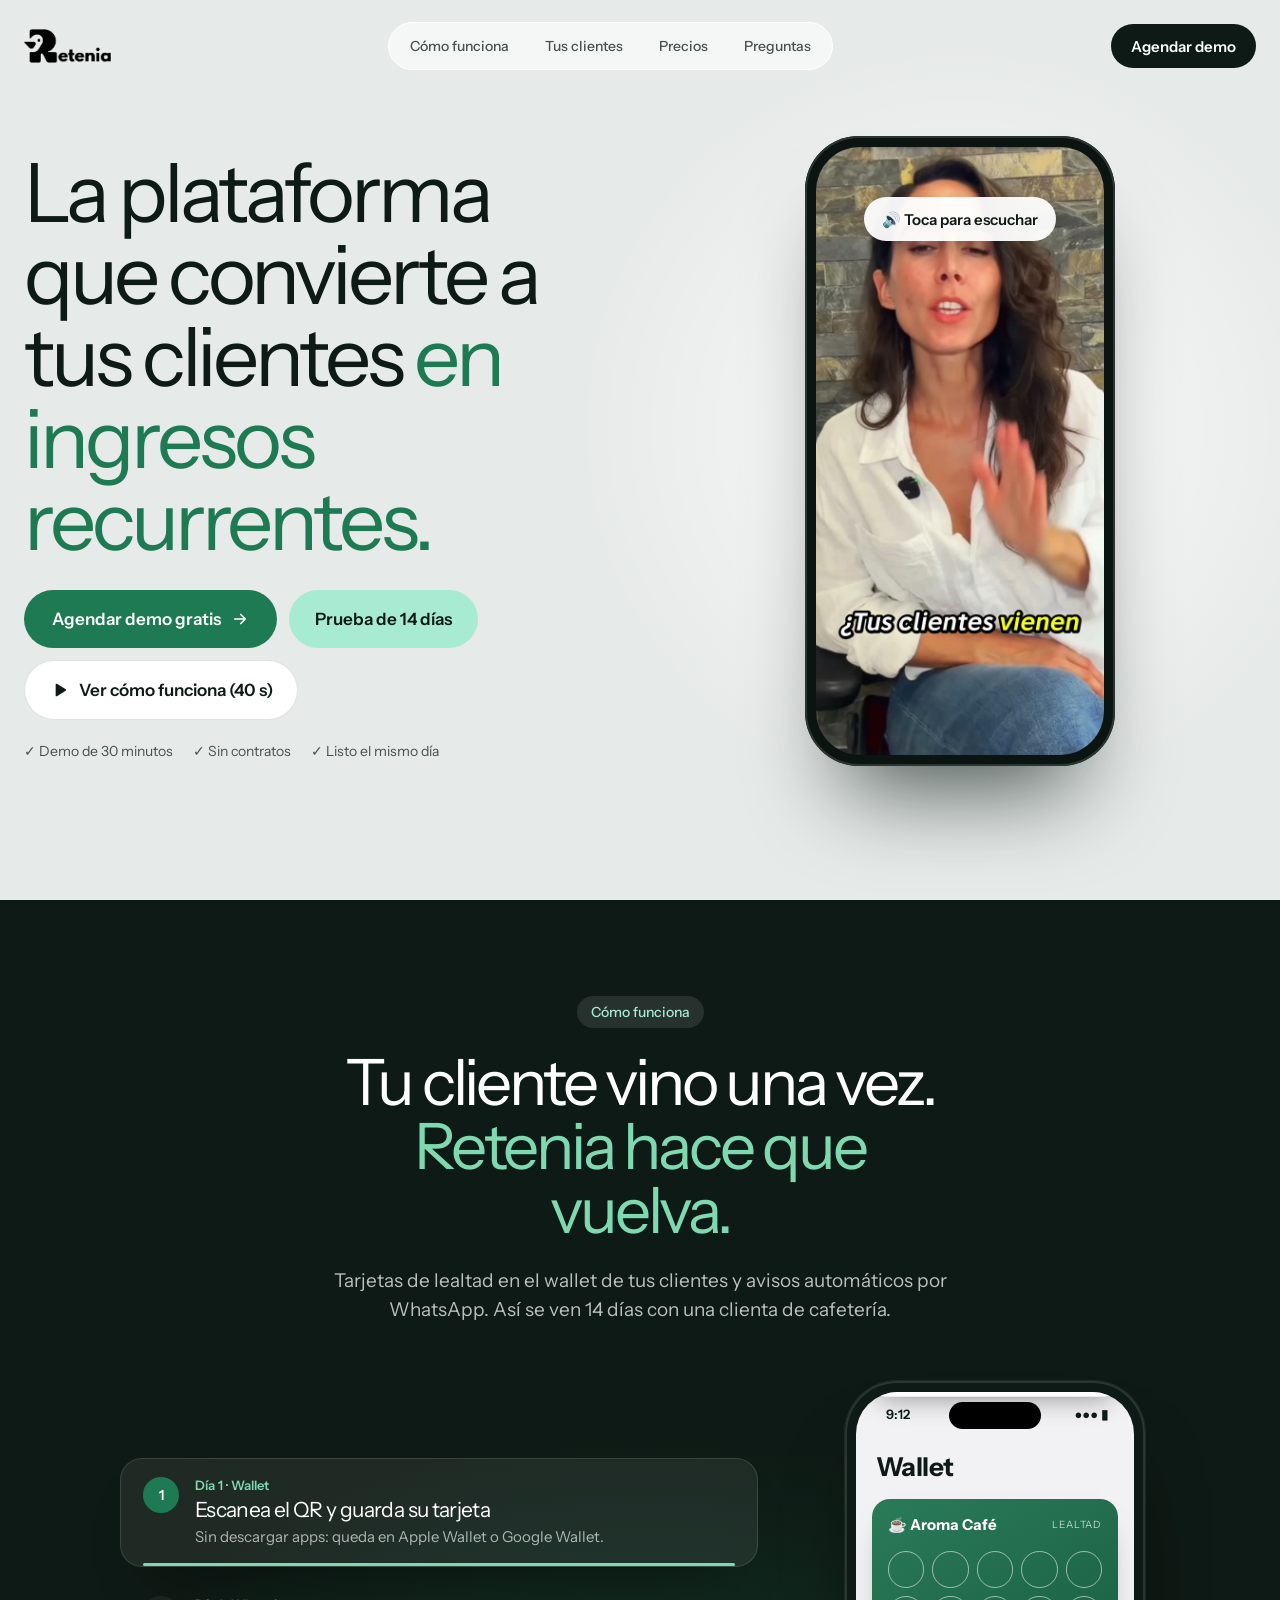
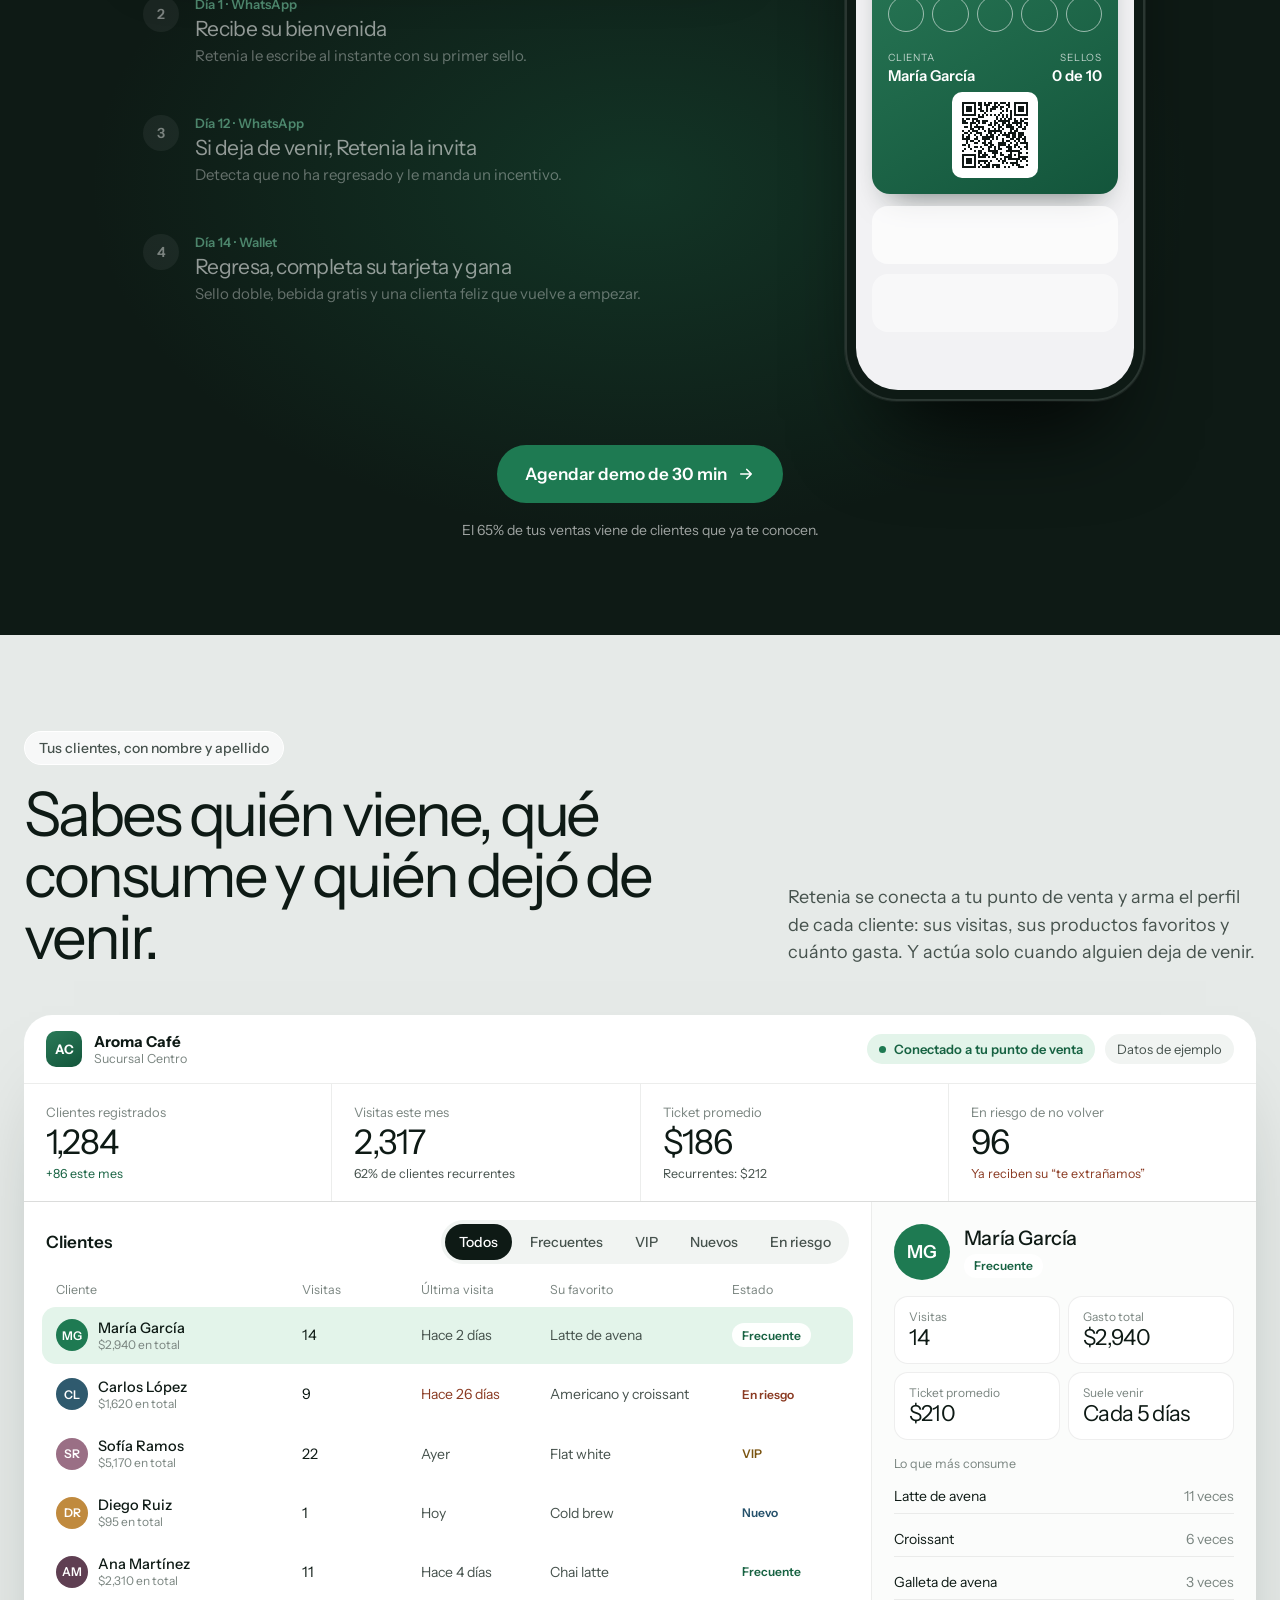
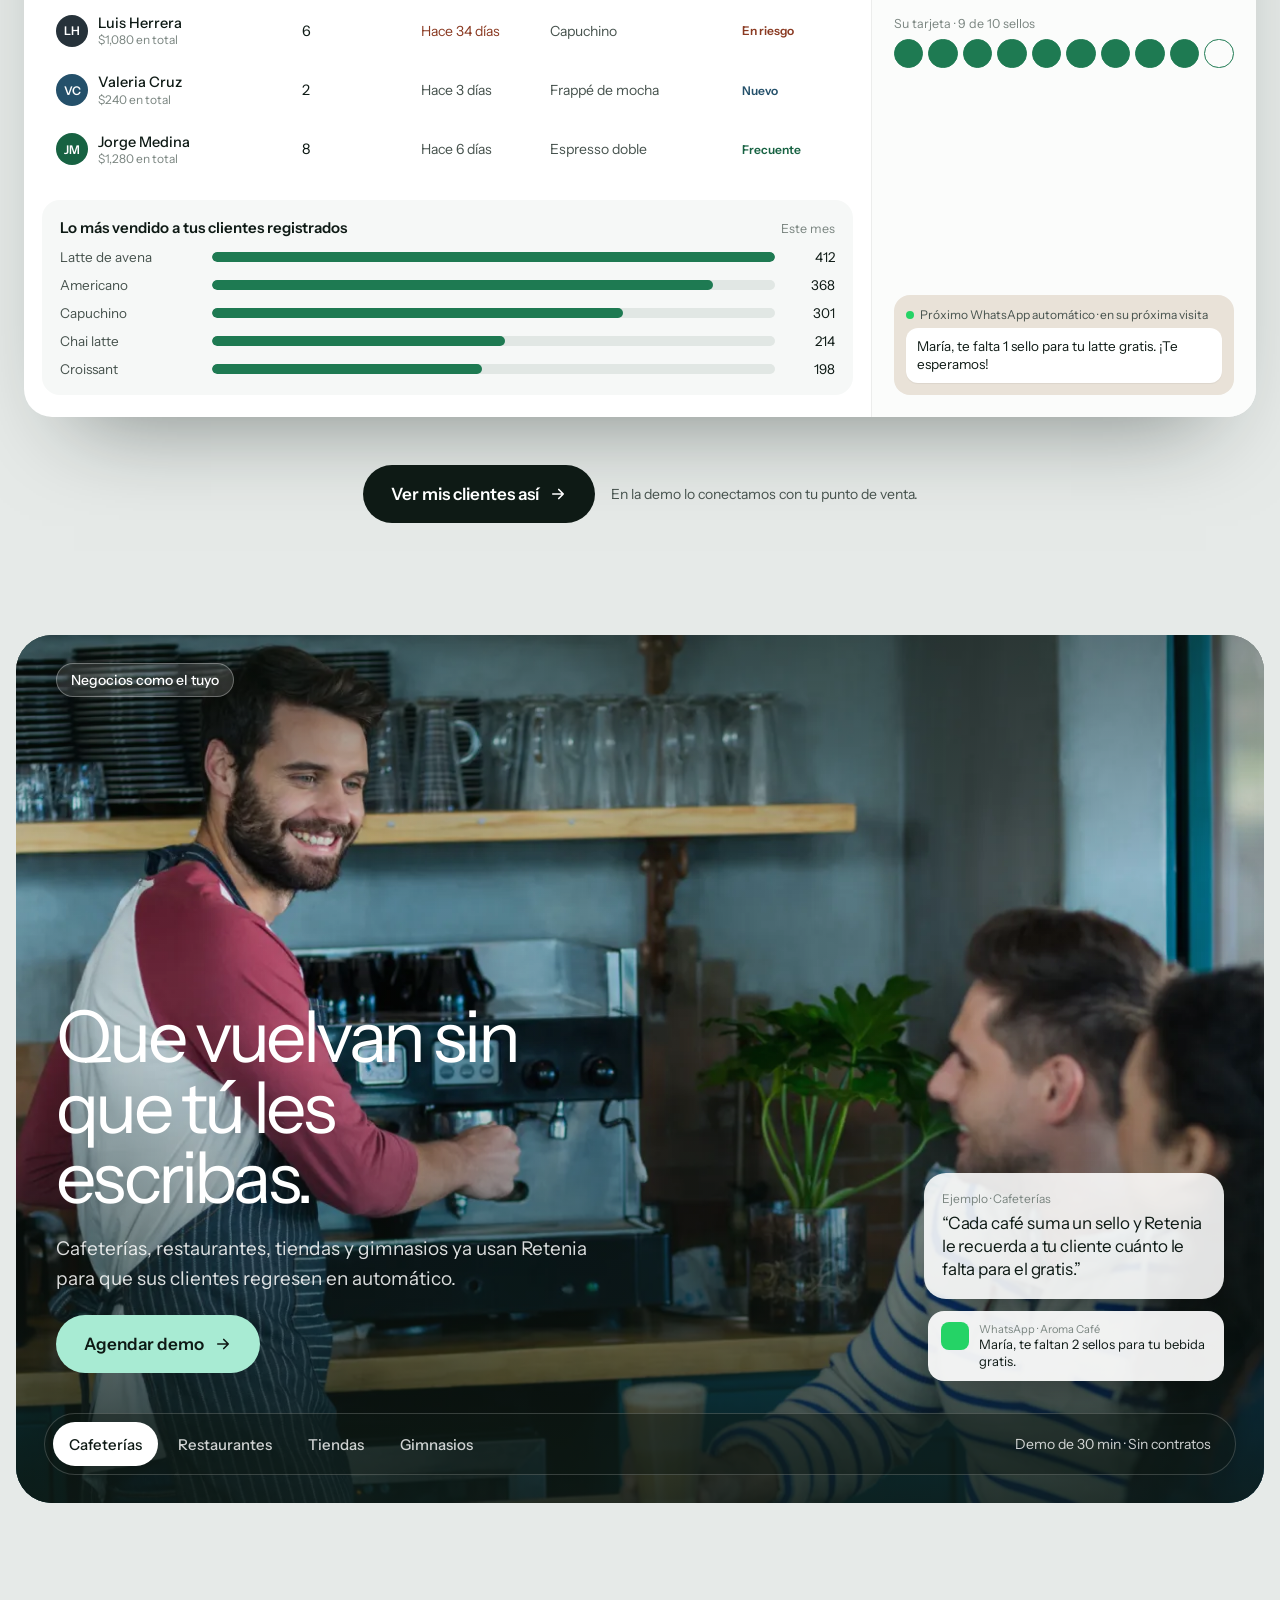
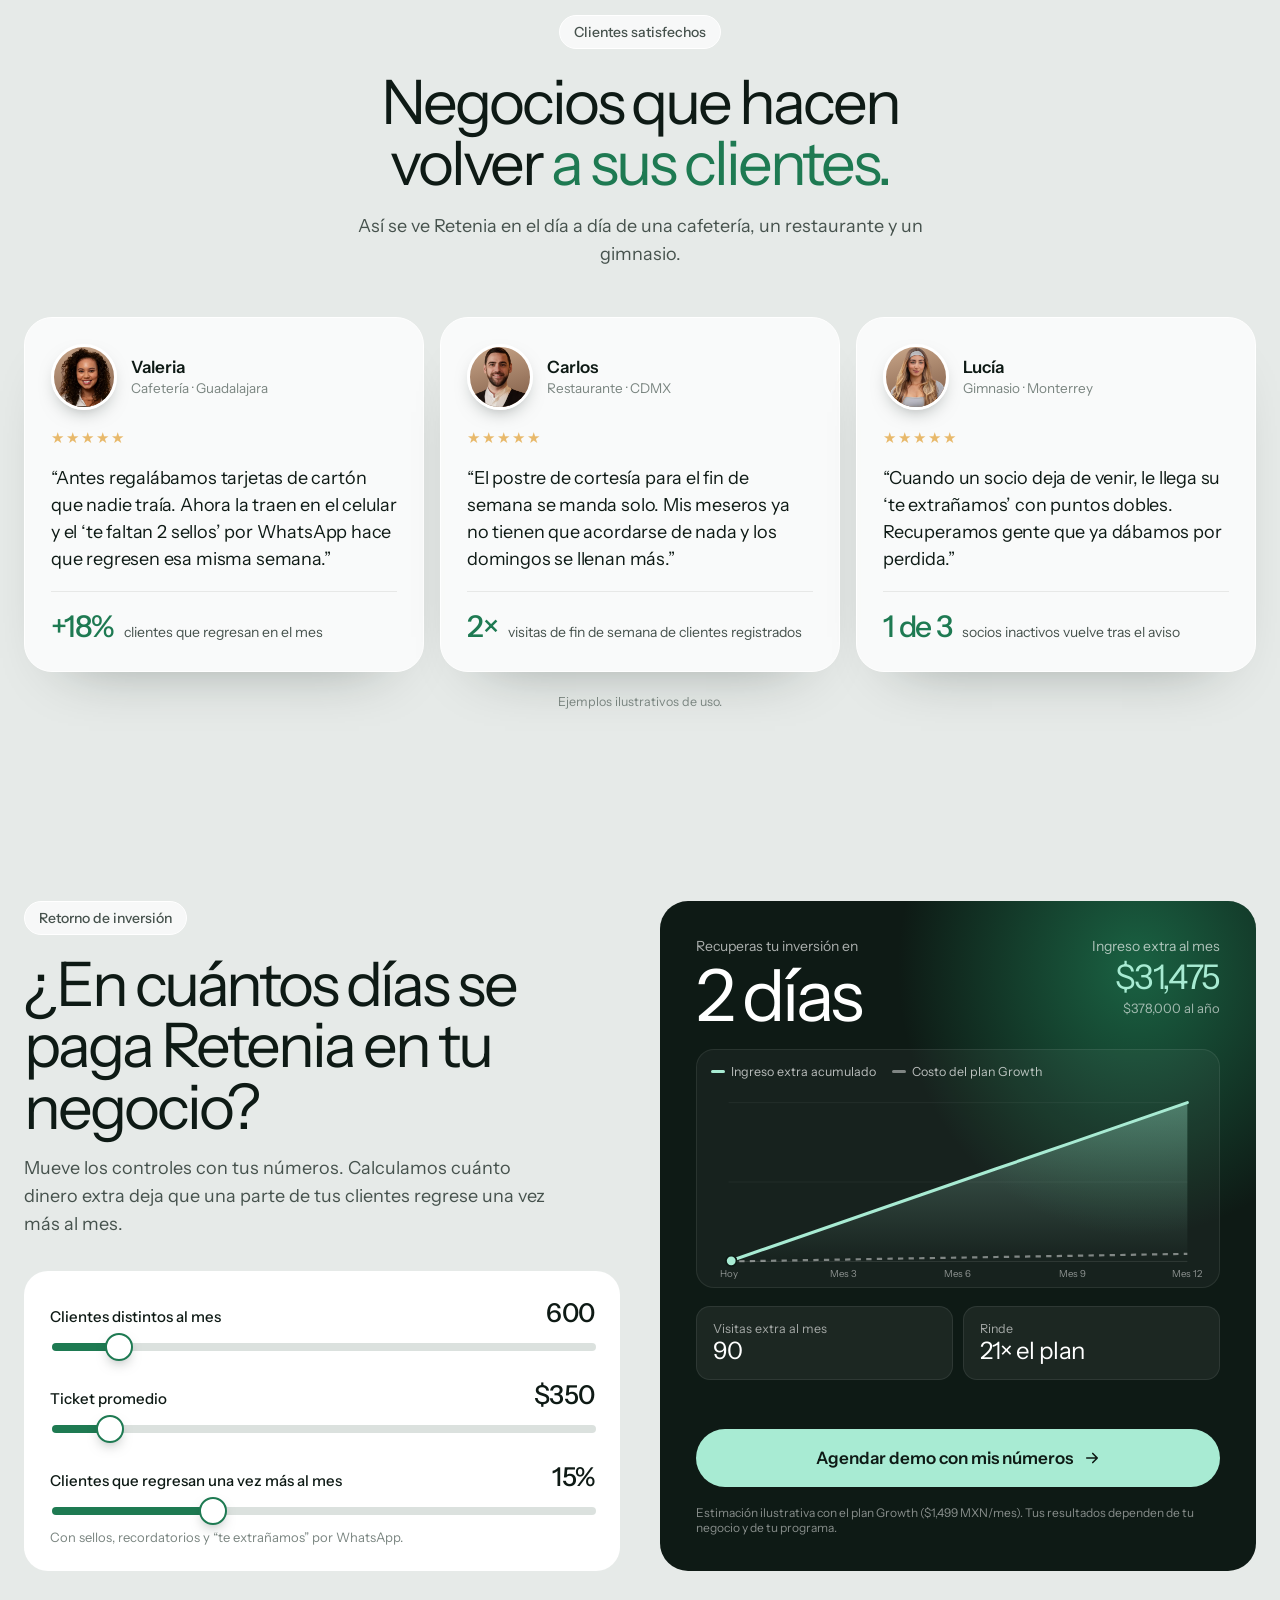
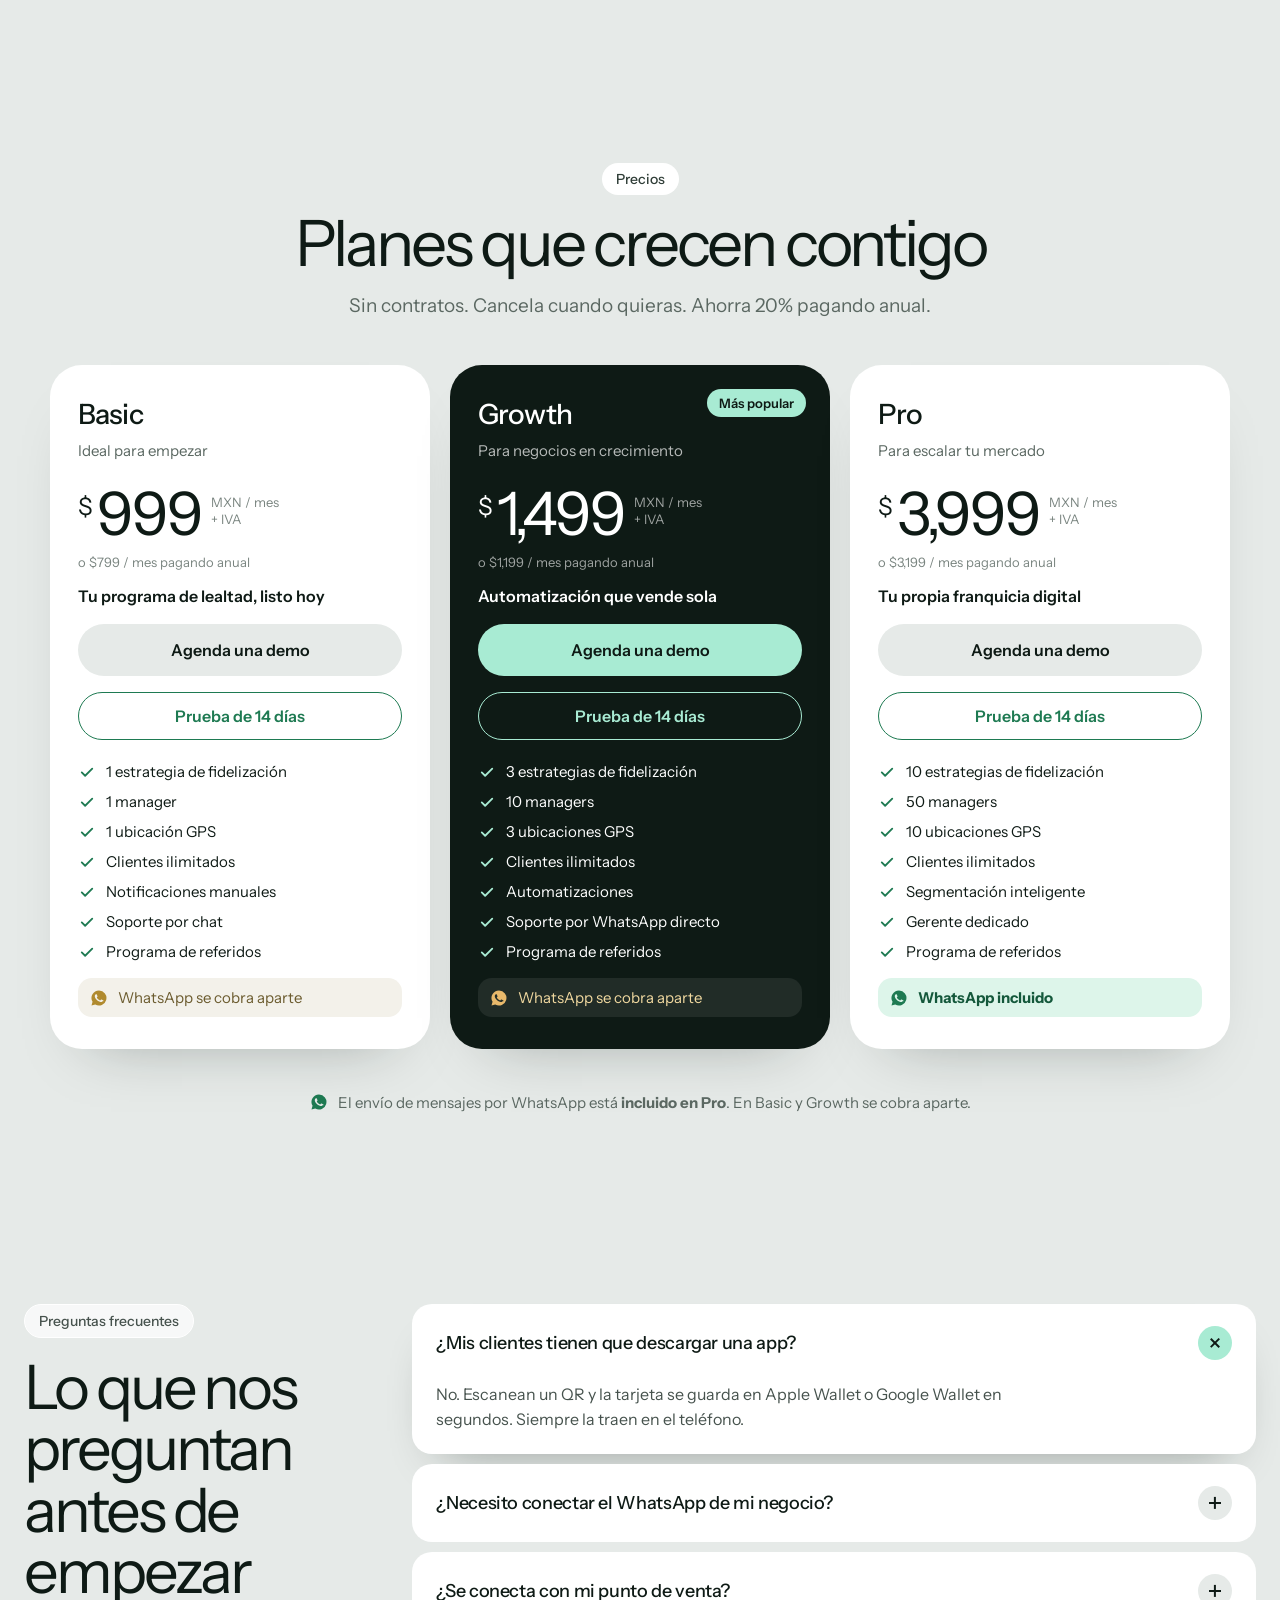
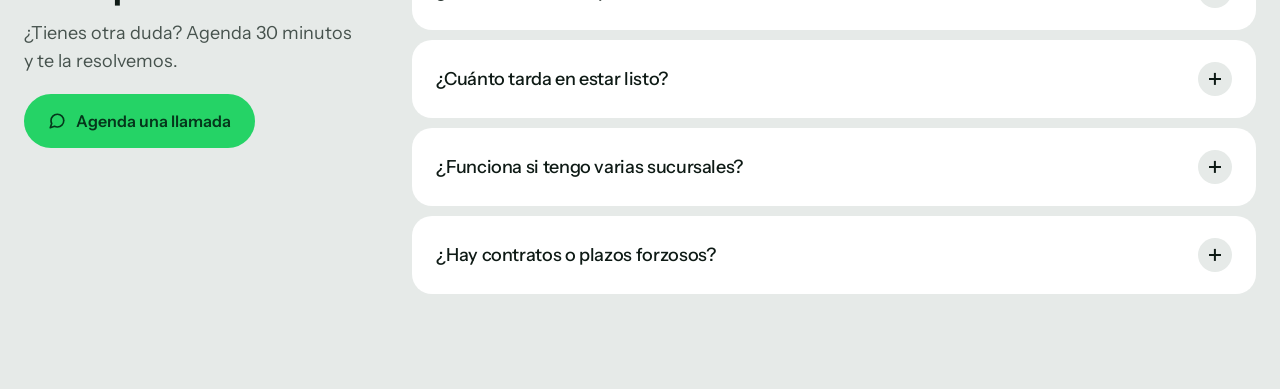
==== commit e611fc6b: "home: clientes satisfechos en móvil apiladas (el carrusel desbordaba la página a lo ancho) Co-Author" ====
--- a/index.html
+++ b/index.html
@@ -1094,7 +1094,7 @@
   .ts-res b{font-size:30px;font-weight:500;letter-spacing:-.04em;color:#1E7A52}
   .ts-res span{font-size:14px;color:#46524D;line-height:1.35}
   .ts-stars{color:#E8B96B;font-size:15px;letter-spacing:2px}
-  @media (max-width:860px){.ts{padding:64px 18px}.ts-grid{display:flex;overflow-x:auto;scroll-snap-type:x mandatory;gap:12px;padding:4px 18px 16px;margin:36px -18px 0;width:auto;scrollbar-width:none}.ts-grid::-webkit-scrollbar{display:none}.ts-card{flex:0 0 84%;scroll-snap-align:center}}
+  @media (max-width:860px){.ts{padding:64px 18px}.ts-grid{grid-template-columns:minmax(0,1fr);gap:12px;margin-top:36px}.ts-card{padding:22px;gap:14px}.ts-q{font-size:16.5px}}
   </style>
   <div class="ts">
     <span class="rv" style="display: inline-flex; align-items: center; gap: 8px; padding: 7px 14px; border-radius: 999px; background: rgba(255,255,255,.7); border: 1px solid #fff; font-size: 14px; font-weight: 500; color: #46524D; margin-bottom: 22px">Clientes satisfechos</span>
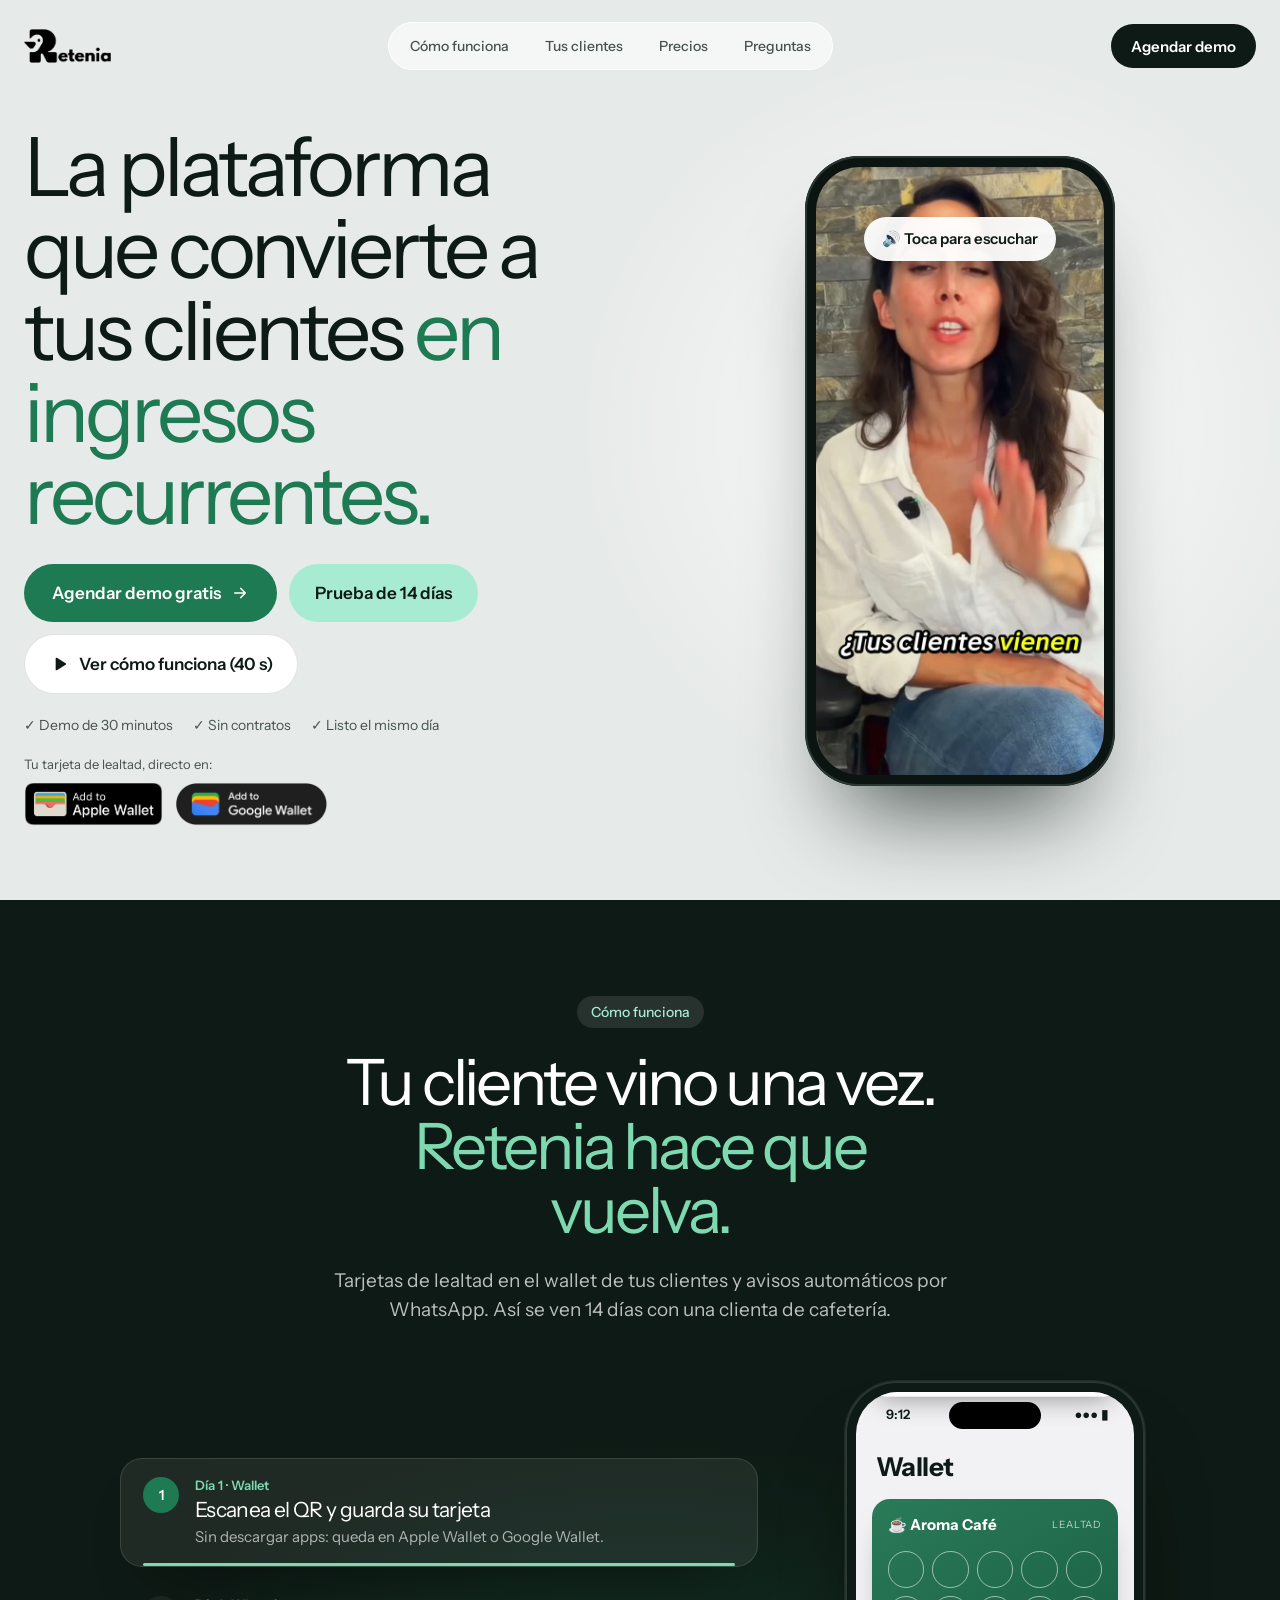
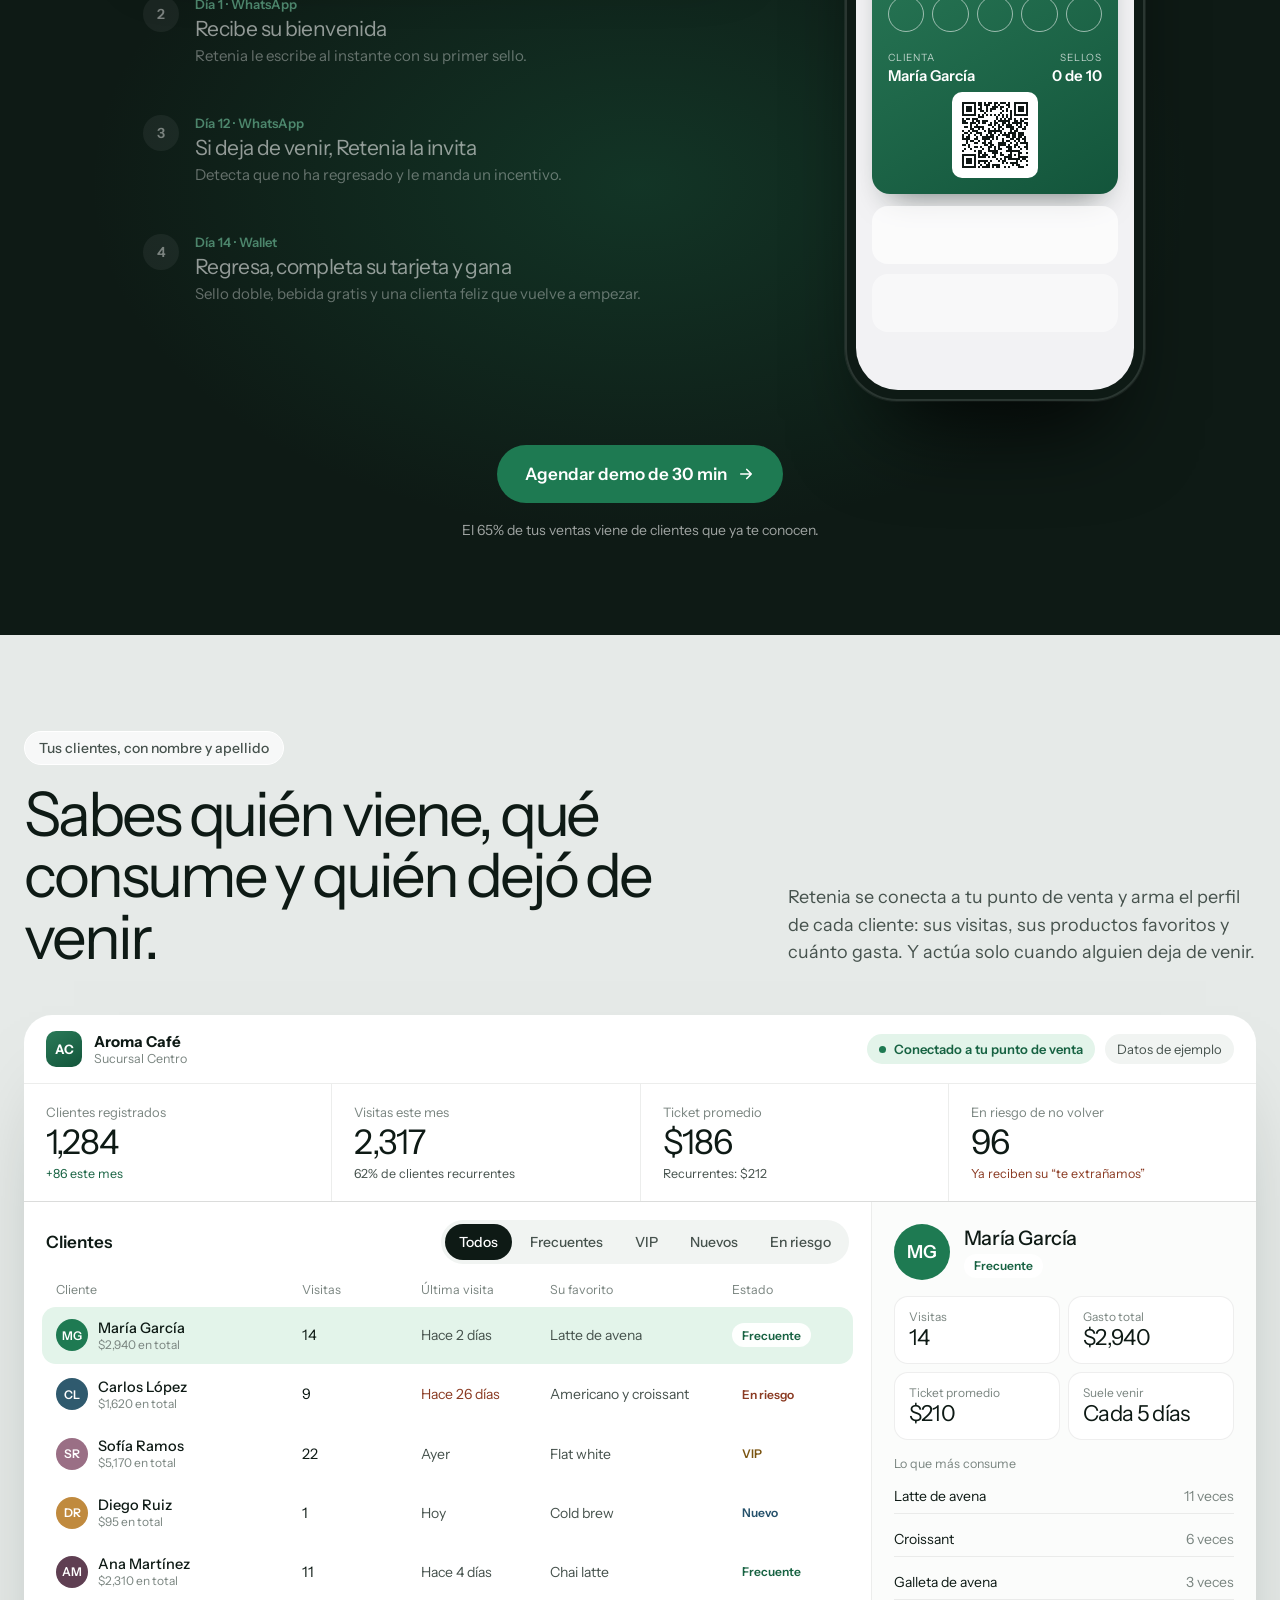
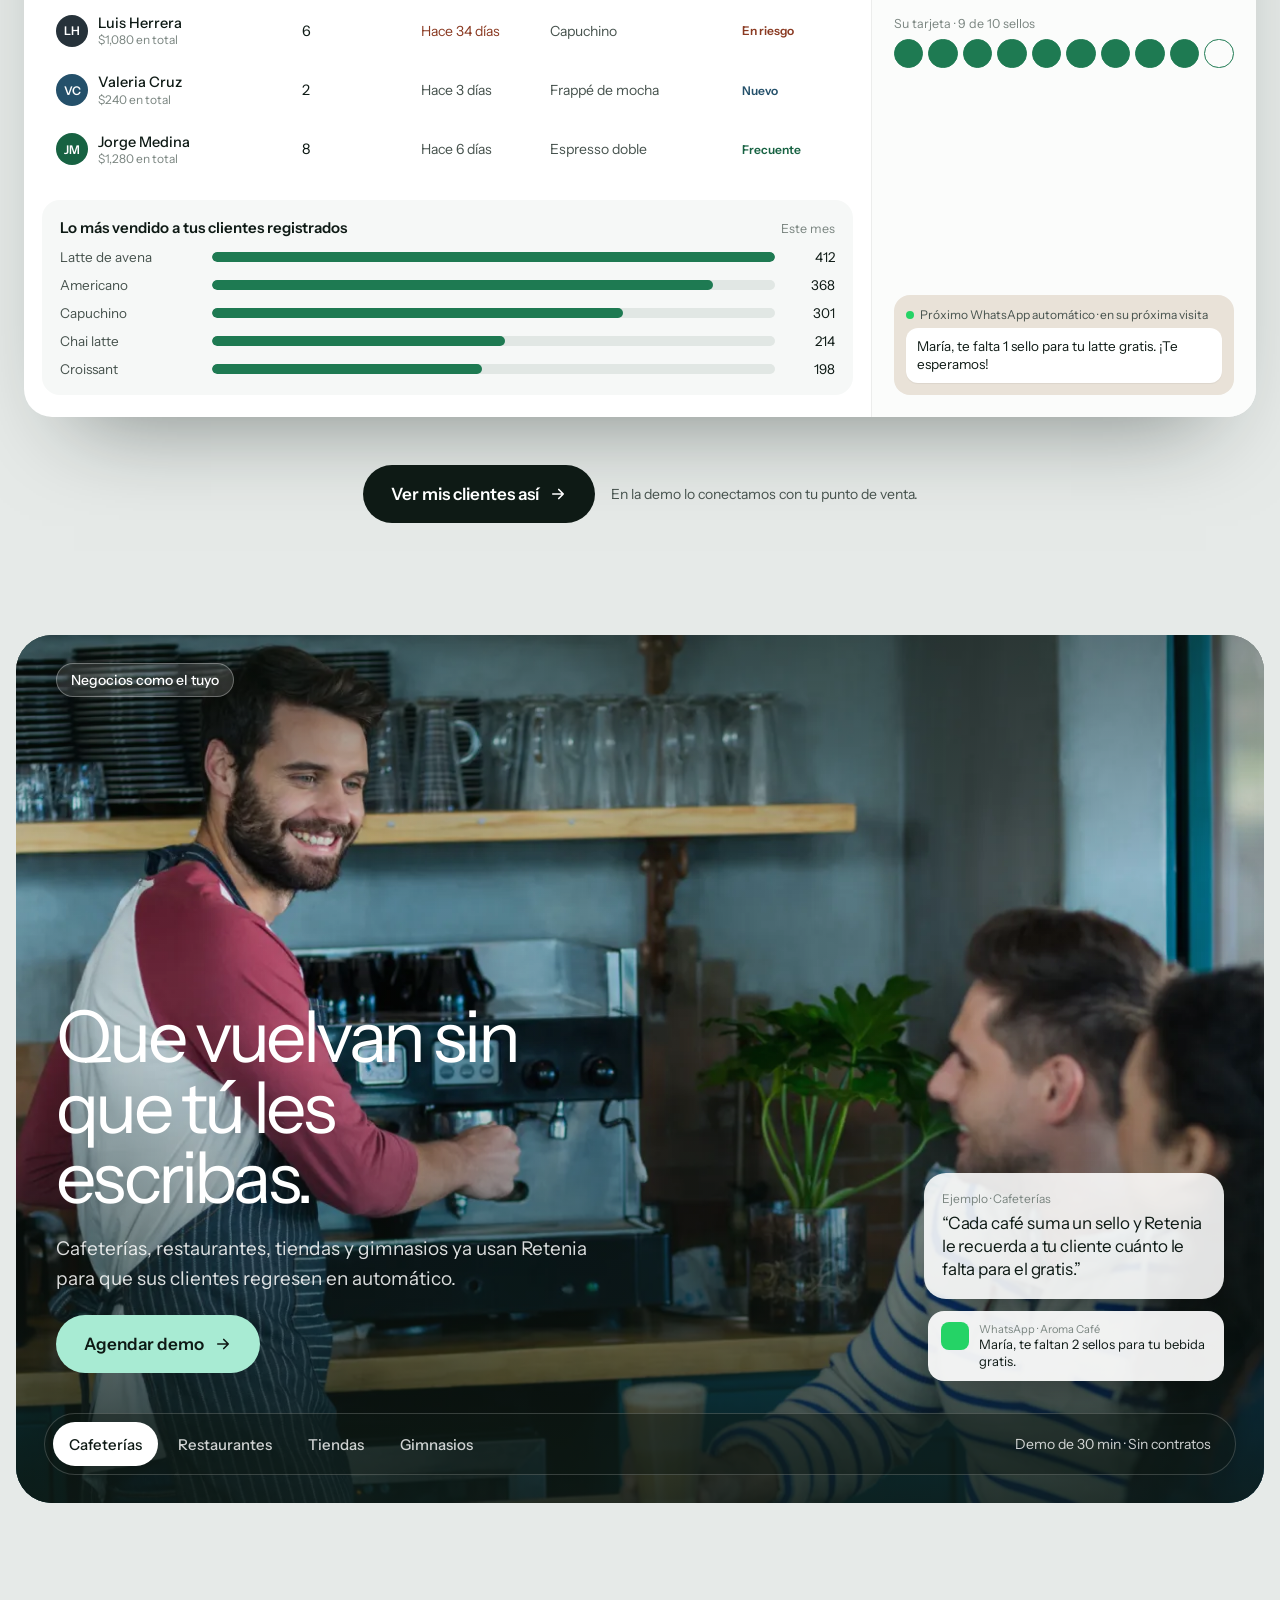
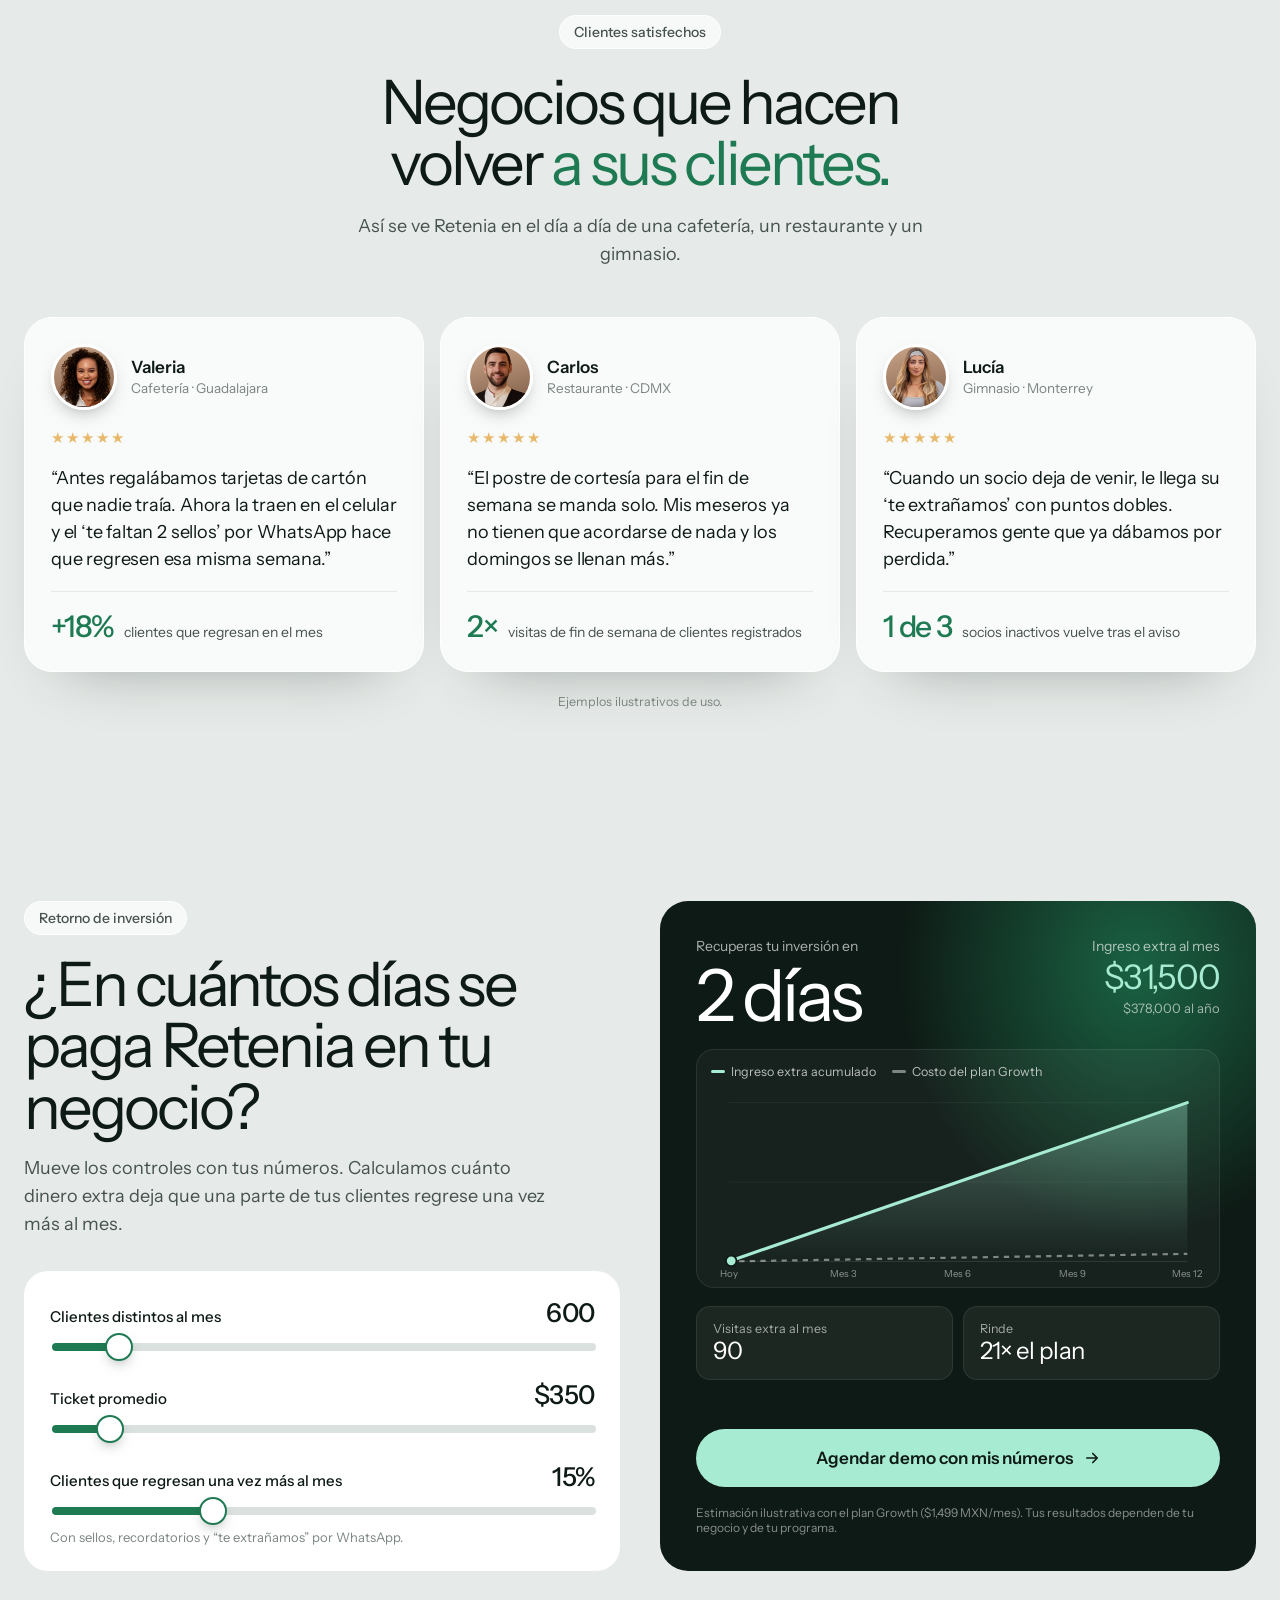
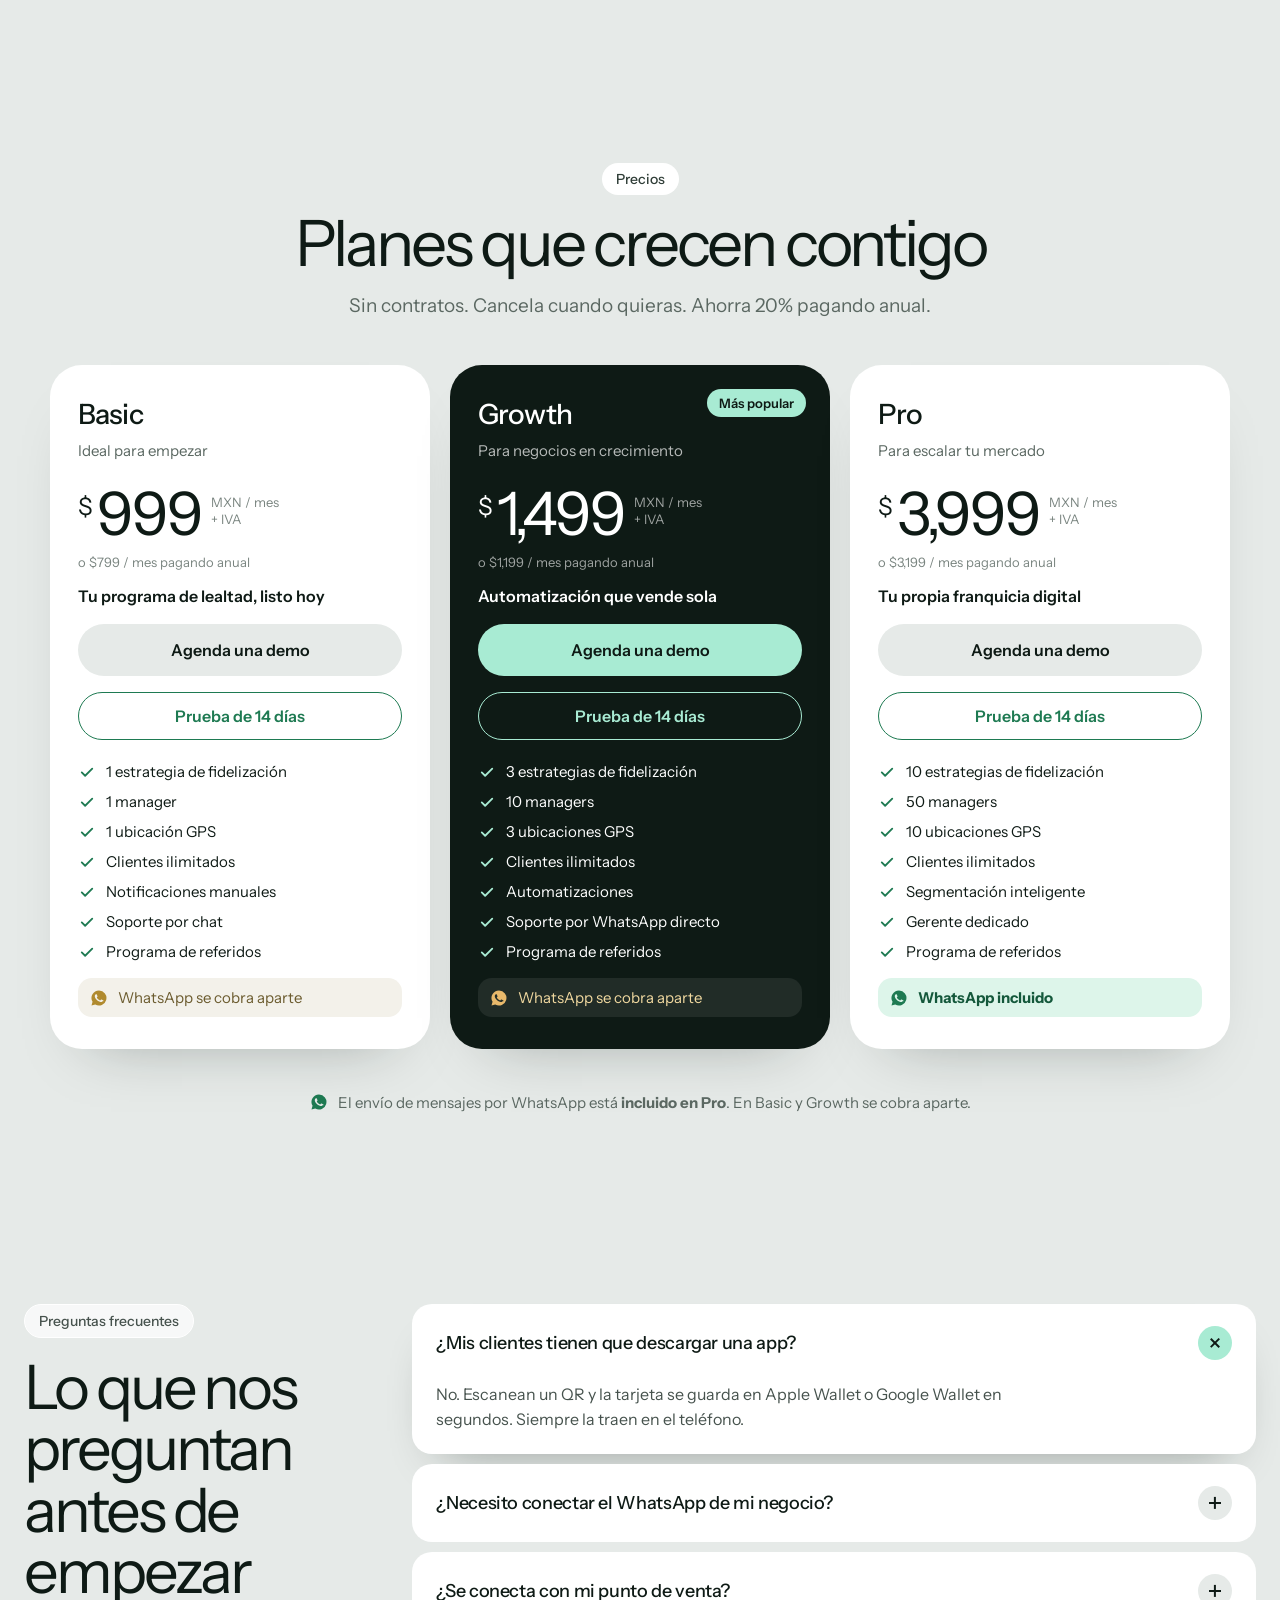
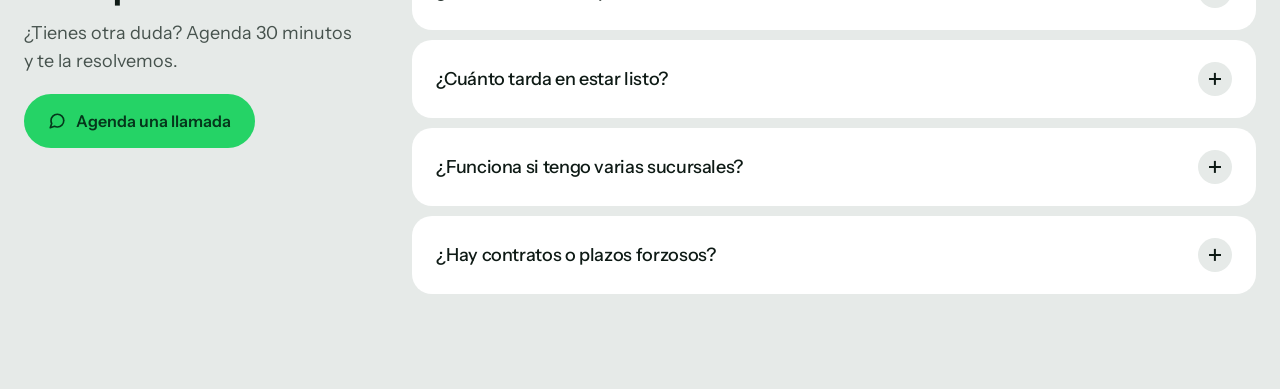
==== commit 30849940: "home: badges Apple Wallet / Google Wallet bajo los CTAs del hero Co-Authored-By: Claude Opus 5.5 (1M" ====
--- a/index.html
+++ b/index.html
@@ -550,6 +550,11 @@
       <div style="display: flex; flex-wrap: wrap; gap: 8px 20px; font-size: 14px; color: rgb(70, 82, 77);">
         <span>✓ Demo de 30 minutos</span><span>✓ Sin contratos</span><span>✓ Listo el mismo día</span>
       </div>
+      <div class="wbadges" style="display: flex; flex-wrap: wrap; align-items: center; gap: 10px 12px;">
+        <span style="font-size: 13px; color: rgb(70, 82, 77); width: 100%;">Tu tarjeta de lealtad, directo en:</span>
+        <picture><source srcset="/assets/badge-apple-wallet.webp" type="image/webp"><img src="/assets/badge-apple-wallet.png" alt="Apple Wallet" width="139" height="44" style="display: block; height: 44px; width: auto;"></picture>
+        <picture><source srcset="/assets/badge-google-wallet.webp" type="image/webp"><img src="/assets/badge-google-wallet.png" alt="Google Wallet" width="152" height="44" style="display: block; height: 44px; width: auto;"></picture>
+      </div>
     </div>
 
     <div class="phonewrap rv d2" style="position: relative; height: 660px;">
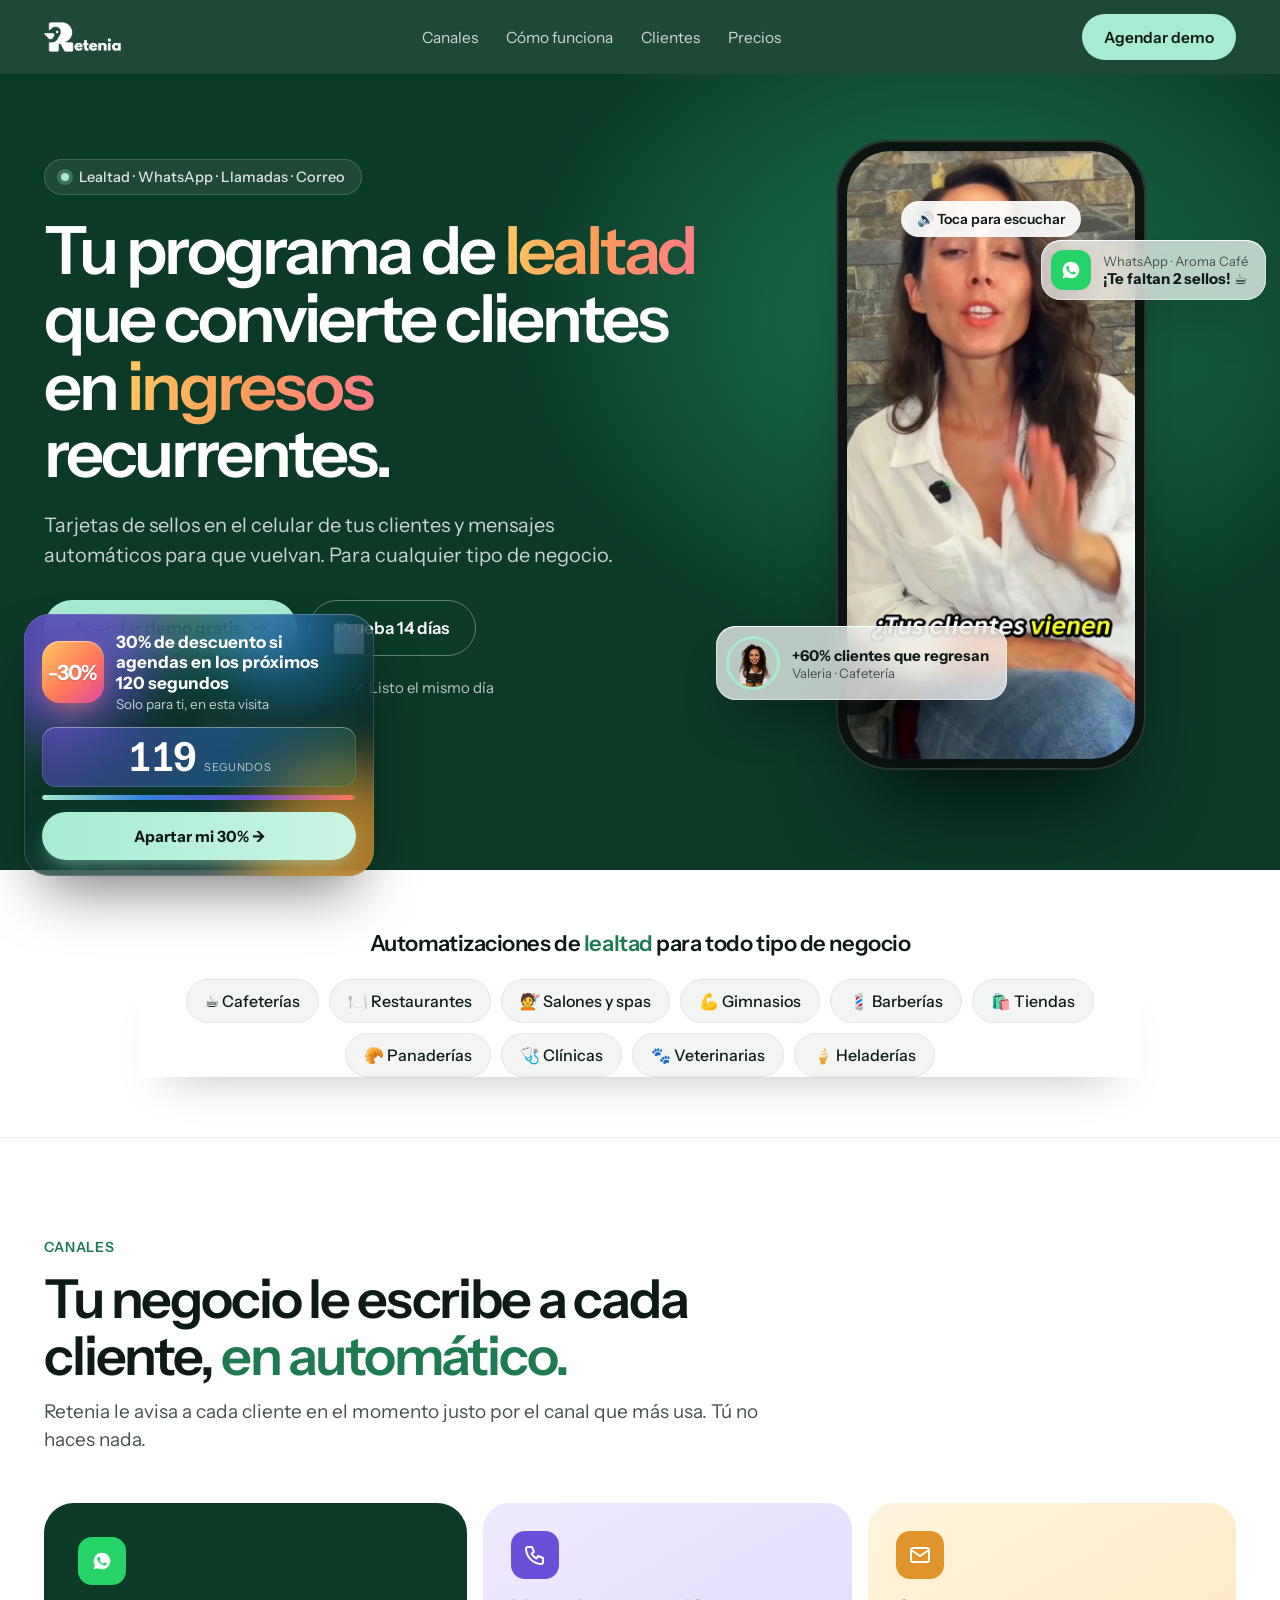
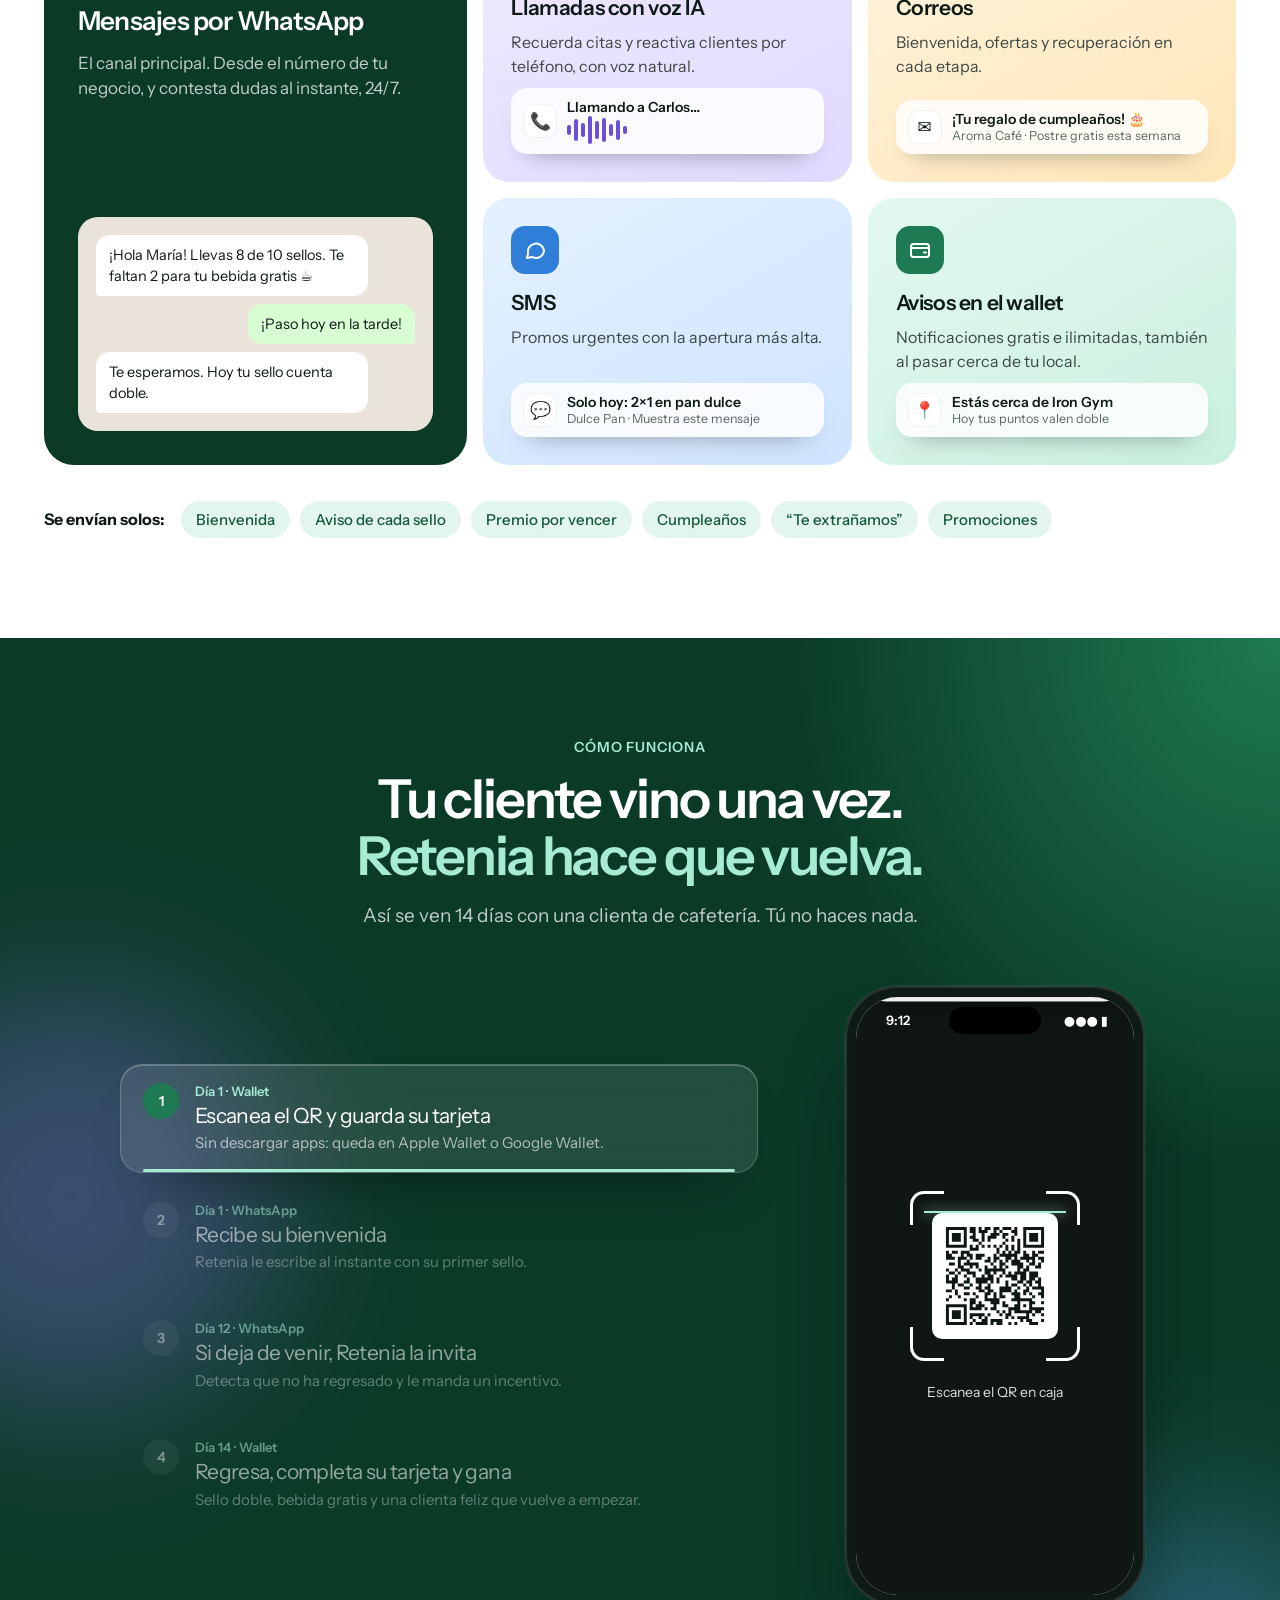
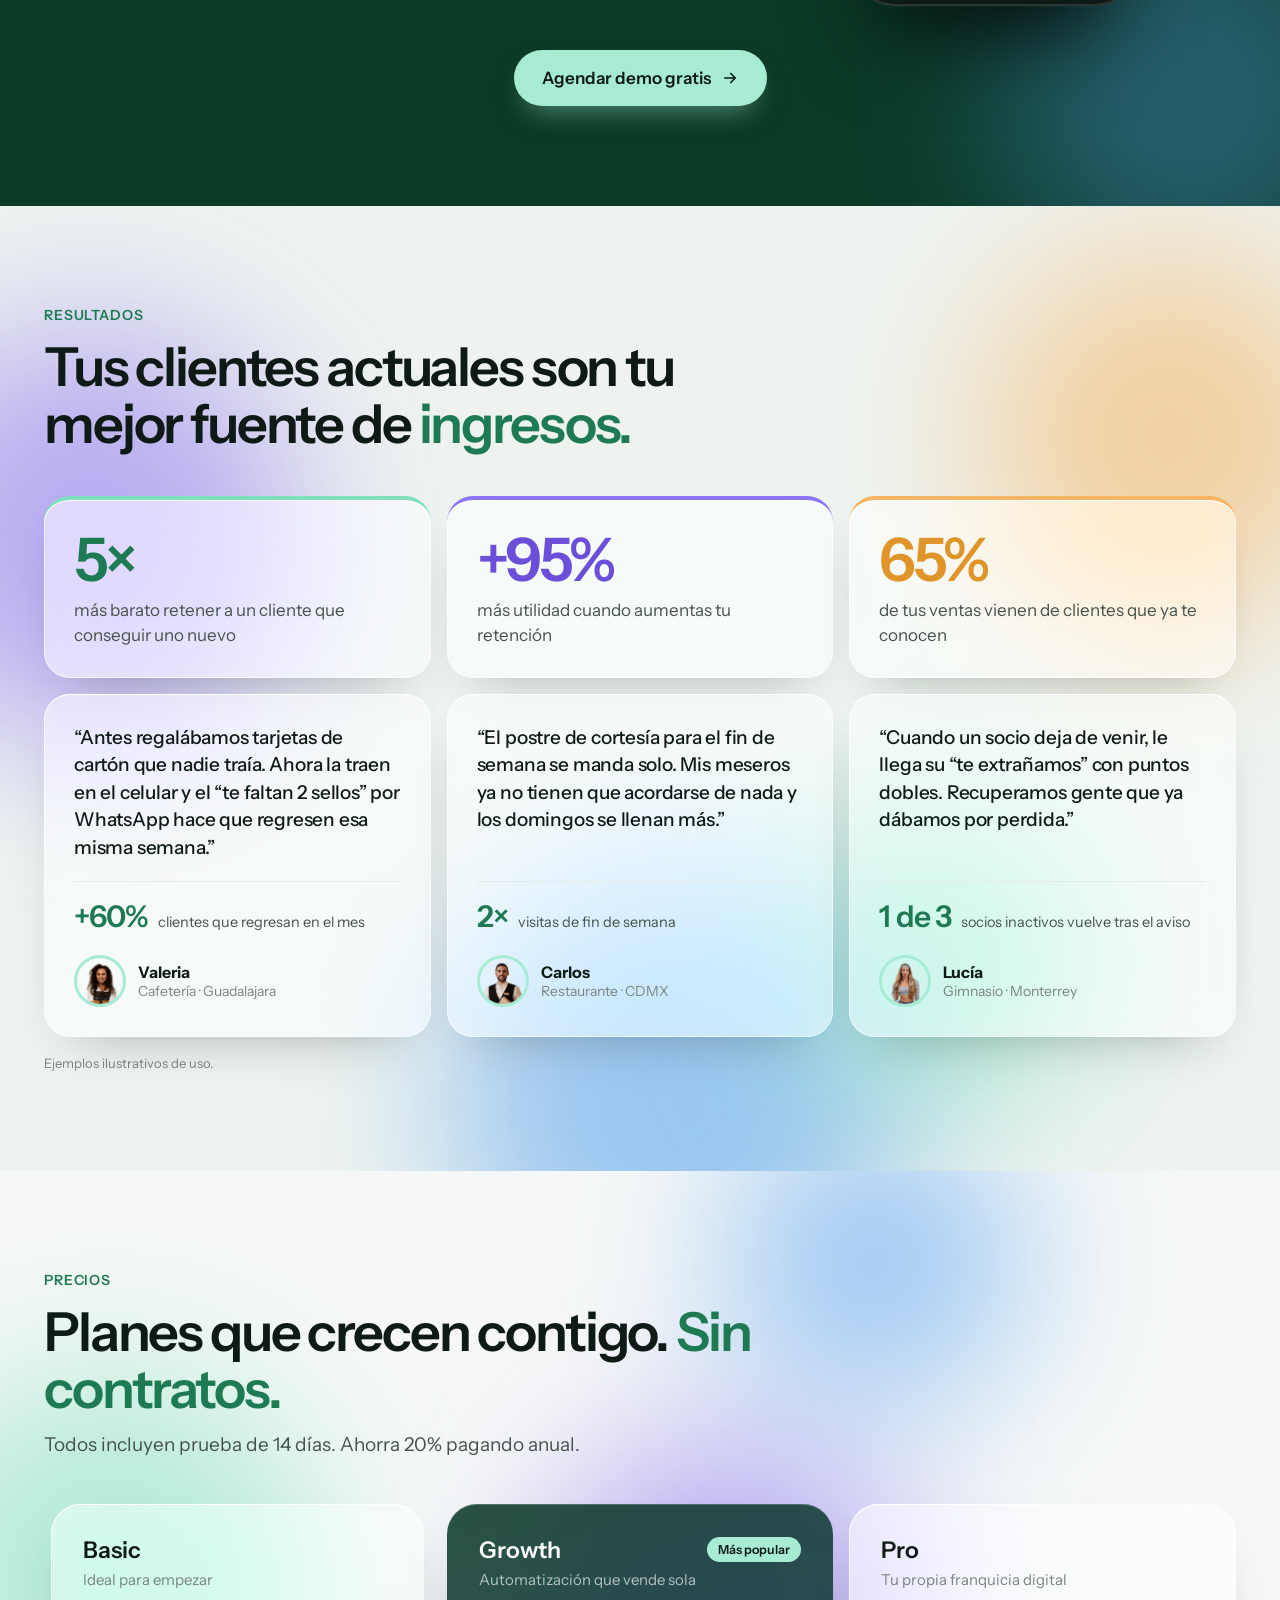
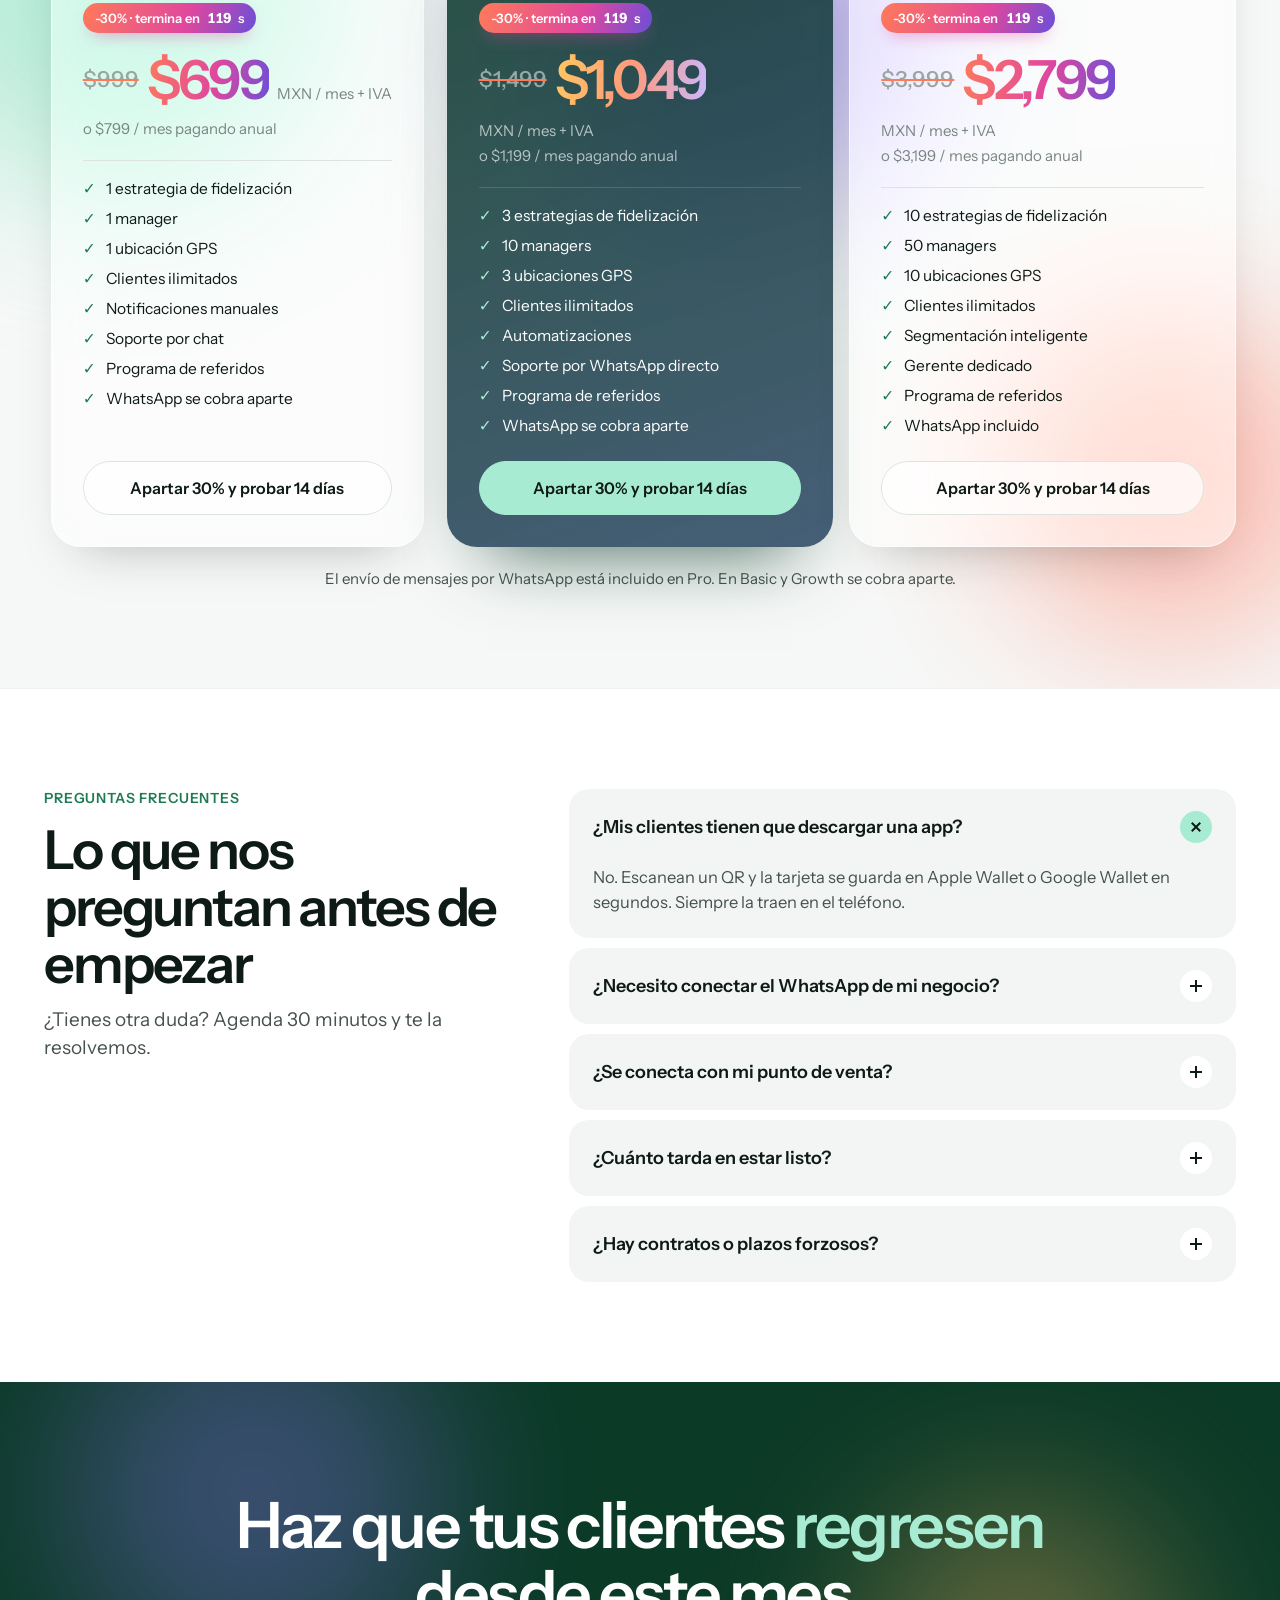
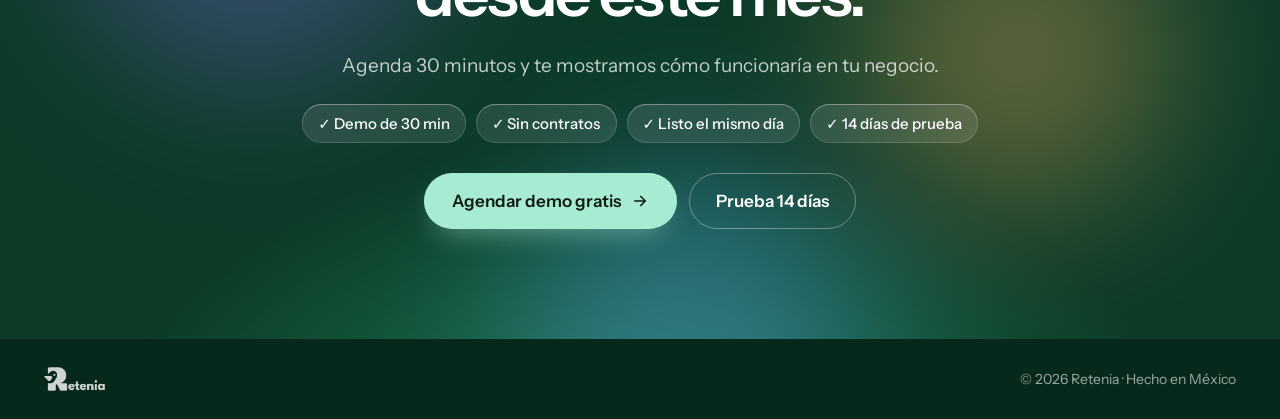
==== commit 61a26922: "home: nueva versión del index Co-Authored-By: Claude Opus 5.5 (1M context) <noreply@anthropic.com>" ====
--- a/index.html
+++ b/index.html
@@ -24,567 +24,392 @@
 <script src="/assets/track.js"></script>
 <script>try{window.clarity&&clarity('set','render','static');}catch(e){}</script>
 <style>
-body{margin:0}
+*,*::before,*::after{box-sizing:border-box}
+body{margin:0;font-family:'Instrument Sans',system-ui,sans-serif;color:#0E1A15;background:#fff;-webkit-font-smoothing:antialiased}
 html{scroll-behavior:smooth;-webkit-text-size-adjust:100%;text-size-adjust:100%}
-#probar{scroll-margin-top:8px}
-.vd{padding:96px 24px;background:#0E1A15;color:#fff;scroll-margin-top:8px}
-.vd-in{max-width:1080px;margin:0 auto;display:grid;grid-template-columns:1fr 340px;gap:64px;align-items:center}
-.vd-eb{display:inline-flex;padding:7px 14px;border-radius:999px;background:rgba(255,255,255,.1);font-size:14px;font-weight:500;color:#A8EBD3}
-.vd-copy{display:flex;flex-direction:column;gap:22px;align-items:flex-start}
-.vd-copy h2{margin:0;font-weight:400;font-size:clamp(32px,4.2vw,52px);line-height:1.05;letter-spacing:-0.04em}
-.vd-copy h2 span{color:#7FD9B0}
-.vd-copy p{margin:0;font-size:18px;line-height:1.55;color:rgba(255,255,255,.72);max-width:30em}
-.vd-steps{list-style:none;margin:0;padding:0;display:flex;flex-direction:column;gap:14px}
-.vd-steps li{display:flex;gap:14px;align-items:flex-start;font-size:16.5px;line-height:1.45;color:rgba(255,255,255,.88)}
-.vd-steps b{flex:none;width:30px;height:30px;border-radius:50%;background:#1E7A52;display:grid;place-items:center;font-size:14px}
-.vd-btn{display:inline-flex;align-items:center;gap:10px;min-height:58px;padding:0 28px;border-radius:999px;background:#1E7A52;color:#fff;font-weight:600;font-size:17px;text-decoration:none;margin-top:6px}
-.vd-ph{position:relative;width:340px;aspect-ratio:9/16;border-radius:44px;background:#000;padding:10px;box-sizing:border-box;box-shadow:0 60px 90px -40px rgba(0,0,0,.8),inset 0 0 0 2px #2a3631}
-.vd-ph video{display:block;width:100%;height:100%;object-fit:cover;border-radius:35px;background:#000}
-.vd-snd{position:absolute;left:50%;bottom:28px;transform:translateX(-50%);display:inline-flex;align-items:center;gap:8px;min-height:44px;padding:0 18px;border:0;border-radius:999px;background:rgba(255,255,255,.94);color:#0E1A15;font:600 15px 'Instrument Sans',sans-serif;cursor:pointer;box-shadow:0 10px 30px -10px rgba(0,0,0,.6);white-space:nowrap}
-.vd-snd.on{background:rgba(14,26,21,.75);color:#fff}
-@media (max-width:860px){.vd{padding:64px 16px}.vd-in{grid-template-columns:1fr;gap:36px;justify-items:center}.vd-copy{align-items:center;text-align:center}.vd-steps li{text-align:left}.vd-ph{width:min(300px,82vw);border-radius:40px}.vd-ph video{border-radius:31px}}
-.pr{padding:96px 24px;background:#E6EAE8}
-.pr-in{max-width:1080px;margin:0 auto;display:flex;flex-direction:column;align-items:center;gap:40px}
-.pr-head{text-align:center;display:flex;flex-direction:column;align-items:center;gap:16px}
-.pr-eb{display:inline-flex;padding:7px 14px;border-radius:999px;background:#fff;font-size:14px;font-weight:500;color:#2F3D37}
-.pr-head h2{margin:0;font-weight:400;font-size:clamp(40px,5vw,72px);line-height:1;letter-spacing:-.05em}
-.pr-head p{margin:0;font-size:19px;line-height:1.55;color:#5B6862;max-width:34em}
-.pr-card{width:100%;box-sizing:border-box;display:grid;grid-template-columns:auto 1fr;gap:48px;align-items:center;padding:40px;border-radius:36px;background:#fff;box-shadow:0 30px 60px -40px rgba(14,26,21,.35)}
-.pr-qr{display:flex;flex-direction:column;align-items:center;gap:12px}
-.pr-qbox{display:block;width:200px;height:200px;padding:10px;border-radius:20px;background:#fff;border:1px solid rgba(14,26,21,.1);box-sizing:border-box}
-.pr-qbox img{width:100%;height:100%;object-fit:contain;display:block}
-.pr-mono{font-size:12px;letter-spacing:.08em;text-transform:uppercase;color:#7A8580}
-.pr-copy{display:flex;flex-direction:column;align-items:flex-start;gap:12px}
-.pr-copy h3{margin:0;font-weight:500;font-size:clamp(24px,2.6vw,32px);letter-spacing:-.03em;line-height:1.1}
-.pr-copy p{margin:0;font-size:17px;line-height:1.55;color:#5B6862;max-width:44ch}
-.pr-or{margin-top:6px}
-.pr-btn{display:inline-flex;align-items:center;gap:10px;height:58px;padding:0 28px;border-radius:999px;background:#1E7A52;color:#fff;font-weight:600;font-size:17px;text-decoration:none}
-.pr-btn:hover{background:#176242;color:#fff}
-@media (max-width:760px){.pr{padding:64px 16px}.pr-card{grid-template-columns:1fr;justify-items:center;text-align:center;padding:28px 20px;gap:28px}.pr-copy{align-items:center}.pr-qbox{width:180px;height:180px}}
-
-#precios{scroll-margin-top:8px}
-.pc{padding:96px 24px;background:#E6EAE8}
-.pc-in{max-width:1180px;margin:0 auto;display:flex;flex-direction:column;align-items:center;gap:44px}
-.pc-grid{width:100%;display:grid;grid-template-columns:repeat(3,1fr);gap:20px;align-items:stretch}
-.pl{position:relative;display:flex;flex-direction:column;gap:10px;padding:32px 28px;border-radius:32px;background:#fff;box-shadow:0 30px 60px -40px rgba(14,26,21,.35)}
-.pl.pop{background:#0E1A15;color:#fff}
-.pl-badge{position:absolute;top:24px;right:24px;padding:6px 12px;border-radius:999px;background:#A8EBD3;color:#0E1A15;font-size:13px;font-weight:600}
-.pl h3{margin:0;font-weight:500;font-size:28px;letter-spacing:-.03em}
-.pl-sub{font-size:15px;color:#5B6862}.pl.pop .pl-sub{color:rgba(255,255,255,.7)}
-.pl-amt{display:flex;align-items:flex-start;gap:4px;margin-top:14px}
-.pl-cur{font-size:24px;margin-top:8px}
-.pl-val{font-size:60px;line-height:1;letter-spacing:-.05em}
-.pl-per{font-size:13px;line-height:1.3;color:#7A8580;margin:10px 0 0 6px}.pl.pop .pl-per{color:rgba(255,255,255,.6)}
-.pl-ann{font-size:13px;color:#7A8580}.pl.pop .pl-ann{color:rgba(255,255,255,.6)}
-.pl-tag{margin-top:6px;font-size:16px;font-weight:600}
-.pl-btn{display:flex;align-items:center;justify-content:center;height:52px;margin:8px 0 6px;border-radius:999px;background:#E6EAE8;color:#0E1A15;font-weight:600;font-size:16px;text-decoration:none}
-.pl-btn:hover{background:#d8dedb;color:#0E1A15}
-.pl-btn2{display:flex;align-items:center;justify-content:center;height:48px;margin:0 0 6px;border-radius:999px;border:1.5px solid #1E7A52;color:#1E7A52;font-weight:600;font-size:16px;text-decoration:none;box-sizing:border-box}
-.pl-btn2:hover{background:#1E7A52;color:#fff}
-.pl.pop .pl-btn2{border-color:#A8EBD3;color:#A8EBD3}
-.pl.pop .pl-btn2:hover{background:#A8EBD3;color:#0E1A15}
-.pl.pop .pl-btn{background:#A8EBD3}.pl.pop .pl-btn:hover{background:#8fe0c3}
-.pl ul{list-style:none;margin:6px 0 0;padding:0;display:flex;flex-direction:column;gap:11px;font-size:15px}
-.pl li{display:flex;gap:10px;align-items:flex-start}
-.pl li svg{flex:none;color:#1E7A52;margin-top:1px}.pl.pop li svg{color:#A8EBD3}
-.pl li.wa{margin-top:6px;padding:10px 12px;border-radius:14px}
-.pl li.wa.no{background:#F3F1EA;color:#6B5B2E}.pl li.wa.no svg{color:#B08A2E}
-.pl.pop li.wa.no{background:rgba(255,255,255,.08);color:#F1D9A0}.pl.pop li.wa.no svg{color:#E8B96B}
-.pl li.wa.yes{background:#DDF5EA;color:#14583B}.pl li.wa.yes svg{color:#1E7A52}
-.pc-note{margin:0;display:flex;gap:10px;align-items:center;font-size:15px;color:#5B6862;text-align:left;max-width:46em}
-.pc-note svg{flex:none;color:#1E7A52}
-@media (max-width:960px){.pc-grid{grid-template-columns:1fr;max-width:480px}}
-@media (max-width:760px){.pc{padding:64px 16px}.pl{padding:28px 22px}}
-
-#rt-sticky{display:none}
-@media (max-width:760px){#rt-sticky{position:fixed;left:12px;right:12px;bottom:calc(12px + env(safe-area-inset-bottom, 0px));z-index:50;display:flex;align-items:center;justify-content:center;gap:8px;min-height:56px;border-radius:999px;background:#1E7A52;color:#fff;font-weight:600;font-size:17px;text-decoration:none;font-family:'Instrument Sans',system-ui,sans-serif;box-shadow:0 18px 40px -16px rgba(14,26,21,.6)}}
-</style>
-<style>
-body{margin:0}
-a{color:#1E7A52}a:hover{color:#176242}
-.stamp{aspect-ratio:1;border-radius:50%;border:1.5px dashed rgba(255,255,255,.55);display:grid;place-items:center;transition:background .35s,transform .35s}
-.stamp.on{background:#fff;border:1.5px solid #fff}
-.stamp.on::after{content:"";width:40%;height:40%;border-radius:50%;background:rgba(14,26,21,.75)}
-.stamp.last{border-style:solid}
-.giro{display:inline-flex;align-items:center;gap:8px;height:44px;padding:0 16px;border-radius:999px;border:1px solid rgba(14,26,21,.12);background:#fff;font:500 15px "Instrument Sans",sans-serif;color:#46524D;cursor:pointer;transition:background .2s,color .2s}
-.giro.sel{background:#0E1A15;color:#fff;border-color:#0E1A15}
-.toast{transition:opacity .45s,transform .45s}
-.toast.off{opacity:0;transform:translateY(14px)}
-.namein{width:100%;box-sizing:border-box;height:60px;padding:0 20px;border-radius:16px;border:1.5px solid rgba(14,26,21,.14);background:#fff;font:500 20px "Instrument Sans",sans-serif;color:#0E1A15;outline:none}
-.namein:focus{border-color:#1E7A52;box-shadow:0 0 0 4px rgba(30,122,82,.15)}
-@keyframes bob{0%,100%{transform:translateY(0)}50%{transform:translateY(-10px)}}
-.bob{animation:bob 6s ease-in-out infinite}
-
-.rv{opacity:0;transform:translateY(28px);transition:opacity .9s cubic-bezier(.2,.7,.2,1),transform .9s cubic-bezier(.2,.7,.2,1)}
-.shown .rv{opacity:1;transform:none}
-.shown .d1{transition-delay:.1s}.shown .d2{transition-delay:.2s}.shown .d3{transition-delay:.3s}
-@media (prefers-reduced-motion:reduce){.rv{opacity:1!important;transform:none!important;transition:none!important}}
-@container (max-width: 760px){
-.navlinks{display:none!important}
-.heroin{padding:28px 18px 56px!important;gap:28px!important}
-.phonewrap{height:540px!important}
-.phone{transform:scale(.84)!important;transform-origin:50% 0}
-.cta{white-space:normal;height:auto!important;min-height:58px;padding:14px 22px!important}
-.ctas>a{flex:1 1 100%;justify-content:center}
-.chipf{transform:scale(.88);transform-origin:0 0}
-.bob{display:none!important}
-.phonewrap{height:470px!important}
-.phone{transform:scale(.74)!important}
-.giros{flex-wrap:nowrap!important;overflow-x:auto;scrollbar-width:none;margin-right:-18px;padding-right:18px}
-.giros::-webkit-scrollbar{display:none}
-.giro{flex:none}
-.hlead{font-size:17px!important}
-.face{width:150px!important;height:200px!important;right:0!important;top:0!important}
+img{max-width:100%}
+a{color:inherit}
+section{scroll-margin-top:8px}
+.w{max-width:1240px;margin:0 auto;padding:100px 24px}
+.dk{background:radial-gradient(ellipse 60% 70% at 100% 0%,#1E7A52 0%,transparent 65%),#0B3A27;color:#fff}
+.o{color:#1E7A52}.dk .o{color:#A8EBD3}
+.eb{display:inline-block;font-size:14px;font-weight:600;letter-spacing:.06em;text-transform:uppercase;color:#1E7A52}.dk .eb{color:#A8EBD3}
+.h2{margin:0;font-weight:600;font-size:clamp(32px,4.2vw,56px);line-height:1.06;letter-spacing:-.04em}
+.lead{margin:0;font-size:19px;line-height:1.5;color:#46524D}.dk .lead{color:rgba(255,255,255,.75)}
+.head{display:flex;flex-direction:column;gap:14px;max-width:760px}
+.btn{display:inline-flex;align-items:center;justify-content:center;gap:10px;min-height:56px;padding:0 28px;border-radius:999px;background:#1E7A52;color:#fff;font-weight:600;font-size:17px;text-decoration:none;transition:background .25s,transform .25s}
+.btn:hover{background:#176242;transform:translateY(-1px)}
+.dk .btn{background:#A8EBD3;color:#0E1A15;box-shadow:0 14px 30px -14px rgba(168,235,211,.6)}.dk .btn:hover{background:#C2F2E0}
+.ghost{display:inline-flex;align-items:center;justify-content:center;gap:10px;min-height:56px;padding:0 26px;border-radius:999px;border:1.5px solid rgba(255,255,255,.35);color:#fff;font-weight:600;font-size:17px;text-decoration:none;transition:background .25s}
+.ghost:hover{background:rgba(255,255,255,.1)}
+.rv{opacity:0;transform:translateY(24px);transition:opacity .8s cubic-bezier(.2,.7,.2,1),transform .8s cubic-bezier(.2,.7,.2,1)}
+.rv.in{opacity:1;transform:none}
+.d1{transition-delay:.1s}.d2{transition-delay:.2s}.d3{transition-delay:.3s}
+/* nav */
+.nav{position:sticky;top:0;z-index:20;background:rgba(11,58,39,.92);backdrop-filter:blur(12px);-webkit-backdrop-filter:blur(12px)}
+.nav-in{max-width:1240px;margin:0 auto;padding:14px 24px;display:flex;align-items:center;justify-content:space-between;gap:20px}
+.nav-in img{height:30px;display:block}
+.links{display:flex;gap:28px;font-size:15.5px}.links a{color:rgba(255,255,255,.78);text-decoration:none}.links a:hover{color:#fff}
+.nav .btn{min-height:46px;padding:0 22px;font-size:15.5px;background:#A8EBD3;color:#0E1A15}
+/* hero */
+.hero{background:radial-gradient(ellipse 55% 70% at 75% 30%,#1E7A52 0%,transparent 65%),#0B3A27;color:#fff;overflow:hidden}
+.hero-in{max-width:1240px;margin:0 auto;padding:56px 24px 80px;display:grid;grid-template-columns:1.15fr .85fr;gap:40px;align-items:center}
+.tagl{display:inline-flex;align-items:center;gap:10px;padding:8px 16px;border-radius:999px;background:rgba(255,255,255,.08);border:1px solid rgba(255,255,255,.16);font-size:14.5px;font-weight:500;color:rgba(255,255,255,.85)}
+.tagl i{width:8px;height:8px;border-radius:50%;background:#A8EBD3;box-shadow:0 0 0 4px rgba(168,235,211,.25)}
+.hero h1 .hl{background:linear-gradient(100deg,#FFC861 0%,#FF9A5C 50%,#FF7A8A 100%);-webkit-background-clip:text;background-clip:text;color:transparent;padding-right:.04em}
+.hero h1{margin:22px 0 0;font-weight:600;font-size:clamp(40px,5.2vw,74px);line-height:1.02;letter-spacing:-.045em}
+.hero .sub{margin:22px 0 0;font-size:20px;line-height:1.5;color:rgba(255,255,255,.78);max-width:31em}
+.ctas{display:flex;flex-wrap:wrap;gap:12px;margin-top:30px}
+.checks{display:flex;flex-wrap:wrap;gap:8px 20px;margin-top:22px;font-size:15px;color:rgba(255,255,255,.72)}
+.badges{display:flex;gap:10px;margin-top:24px}.badges img{height:40px;width:auto;display:block}
+.stage{position:relative;height:660px}
+.phone{position:absolute;left:50%;top:10px;width:310px;height:630px;margin-left:-155px;border-radius:54px;background:#0c1411;padding:11px;box-shadow:0 60px 90px -40px rgba(0,0,0,.8),inset 0 0 0 2px #2A3631}
+.screen{position:relative;width:100%;height:100%;border-radius:44px;overflow:hidden;background:#000}
+.screen video{display:block;width:100%;height:100%;object-fit:cover}
+.snd{position:absolute;top:50px;left:50%;transform:translateX(-50%);border:0;border-radius:999px;padding:9px 16px;background:rgba(255,255,255,.92);font:600 14px 'Instrument Sans',sans-serif;color:#0E1A15;cursor:pointer;white-space:nowrap}
+.chip{position:absolute;z-index:2;display:flex;align-items:center;gap:12px;padding:10px 18px 10px 10px;border-radius:20px;background:#fff;color:#0E1A15;box-shadow:0 30px 50px -24px rgba(0,0,0,.6);animation:bob 5s ease-in-out infinite}
+.chip img{width:54px;height:54px;border-radius:50%;object-fit:cover;border:3px solid #A8EBD3;flex:none}
+.chip .t1{display:flex;flex-direction:column}.chip b{font-size:15px}.chip small{font-size:13px;color:#46524D}
+.c1{left:-30px;bottom:90px}.c2{right:-30px;top:110px;animation-delay:-2.5s}
+.wa{flex:none;width:40px;height:40px;border-radius:12px;background:#25D366;color:#fff;display:grid;place-items:center}
+@keyframes bob{0%,100%{transform:translateY(0)}50%{transform:translateY(-8px)}}
+/* giros */
+.giros{text-align:center;padding:60px 24px;border-bottom:1px solid #EEF3F0}
+.giros p{margin:0 0 22px;font-size:22px;font-weight:600;letter-spacing:-.02em}
+.gl{display:flex;flex-wrap:wrap;justify-content:center;gap:10px;max-width:1000px;margin:0 auto}
+.g{padding:11px 18px;border-radius:999px;background:#F2F5F3;border:1px solid #E1E7E4;font-size:16px;font-weight:500}
+/* canales */
+.cg{display:grid;grid-template-columns:1.15fr 1fr 1fr;gap:16px;margin-top:48px}
+.wac{grid-row:span 2;border-radius:30px;background:#0B3A27;color:#fff;padding:34px;display:flex;flex-direction:column;gap:14px}
+.wac>b{font-size:26px;font-weight:600;letter-spacing:-.03em}.wac>p{margin:0;font-size:17px;line-height:1.5;color:rgba(255,255,255,.75)}
+.wchat{margin-top:auto;padding:18px;border-radius:20px;background:#E9E3DA;display:flex;flex-direction:column;gap:8px;color:#0E1A15}
+.bub{align-self:flex-start;max-width:85%;padding:10px 13px;border-radius:14px 14px 14px 4px;background:#fff;font-size:14.5px;line-height:1.4}
+.bub.me{align-self:flex-end;background:#D9FDD3;border-radius:14px 14px 4px 14px}
+.ch{border-radius:26px;padding:28px;display:flex;flex-direction:column;gap:10px;position:relative;overflow:hidden;transition:transform .35s cubic-bezier(.2,.7,.2,1)}
+.ch:hover{transform:translateY(-4px)}
+.ch b{font-size:21px;font-weight:600;letter-spacing:-.02em}.ch p{margin:0;font-size:16px;line-height:1.5;color:#3d4743}
+.ic{width:48px;height:48px;border-radius:14px;display:grid;place-items:center;margin-bottom:6px;color:#fff}
+.wac .ic{background:#25D366;color:#fff}
+.call{background:linear-gradient(150deg,#EFEAFF,#E2D9FF)}.call .ic{background:#6B4FD8}
+.mail{background:linear-gradient(150deg,#FFF4DE,#FFE6B8)}.mail .ic{background:#E0952B}
+.sms{background:linear-gradient(150deg,#E4F1FF,#CFE4FF)}.sms .ic{background:#2F7FD8}
+.push{background:linear-gradient(150deg,#E3F8EF,#C9F0DF)}.push .ic{background:#1E7A52}
+.mv{margin-top:auto;display:flex;align-items:center;gap:10px;padding:10px 12px;border-radius:16px;background:rgba(255,255,255,.85);box-shadow:0 14px 26px -18px rgba(14,26,21,.5)}
+.mvi{flex:none;width:34px;height:34px;border-radius:10px;background:#fff;display:grid;place-items:center;font-size:17px;box-shadow:inset 0 0 0 1px rgba(14,26,21,.06)}
+.mvt{display:flex;flex-direction:column;min-width:0}.mvt b{font-size:14px!important;letter-spacing:0!important}.mvt small{font-size:12.5px;color:#5B6862}
+.wv{display:flex;align-items:center;gap:3px;height:28px}.wv i{width:4px;border-radius:3px;background:#6B4FD8;animation:wv 1s ease-in-out infinite alternate}
+@keyframes wv{from{transform:scaleY(.35)}to{transform:scaleY(1)}}
+.auto{display:flex;flex-wrap:wrap;align-items:center;gap:10px;margin-top:36px}.auto>b{font-size:16px;margin-right:6px}
+.au{padding:9px 15px;border-radius:999px;background:#E3F6EE;color:#14583B;font-size:15px;font-weight:500}
+/* como */
+.row{display:flex;justify-content:space-between;align-items:flex-end;gap:28px;flex-wrap:wrap}
+/* resultados */
+.res-sec{background:#EEF3F0}
+.stats,.tts{display:grid;grid-template-columns:repeat(3,1fr);gap:16px;margin-top:44px}.tts{margin-top:16px}
+.s{border-radius:26px;background:#fff;padding:30px;display:flex;flex-direction:column;gap:8px}
+.s b{font-size:60px;font-weight:600;letter-spacing:-.05em;line-height:1;color:#1E7A52}.s span{font-size:17px;line-height:1.45;color:#46524D}
+.t{margin:0;border-radius:26px;background:#fff;padding:30px;display:flex;flex-direction:column;gap:20px}
+.t blockquote{margin:0;font-size:19px;line-height:1.45;letter-spacing:-.01em;font-weight:500;flex:1}
+.res{display:flex;align-items:baseline;gap:10px;padding-top:16px;border-top:1px solid #E6EAE8}.res b{font-size:30px;font-weight:600;color:#1E7A52;letter-spacing:-.03em}.res span{font-size:14.5px;color:#46524D}
+.t figcaption{display:flex;align-items:center;gap:12px}.t figcaption img{width:52px;height:52px;border-radius:50%;object-fit:cover;border:3px solid #A8EBD3}
+.t figcaption>span{display:flex;flex-direction:column}.t figcaption b{font-size:16px}.t figcaption span span{font-size:14px;color:#7A8580}
+.note{margin:18px 0 0;font-size:13px;color:#7A8580}
+/* precios */
+.plans{display:grid;grid-template-columns:repeat(3,1fr);gap:16px;margin-top:44px;align-items:stretch}
+.plan{display:flex;flex-direction:column;gap:6px;padding:32px;border-radius:30px;background:#F2F5F3}
+.phd{display:flex;justify-content:space-between;align-items:center}.phd b{font-size:23px;font-weight:600}
+.tag{font-size:12.5px;font-weight:600;padding:5px 11px;border-radius:999px;background:#A8EBD3;color:#0E1A15}
+.plan .sub{font-size:15px;color:#7A8580}
+.pr{display:flex;align-items:baseline;gap:8px;margin-top:10px}.amt{font-size:54px;font-weight:600;letter-spacing:-.05em}
+.plan ul{list-style:none;margin:16px 0 20px;padding:18px 0 0;border-top:1px solid #DDE4E0;display:flex;flex-direction:column;gap:11px;flex:1}
+.plan li{display:flex;gap:10px;font-size:15.5px}.plan li::before{content:"✓";color:#1E7A52;font-weight:700}
+.cta{display:flex;align-items:center;justify-content:center;min-height:54px;border-radius:999px;background:#fff;color:#0E1A15;font-weight:600;font-size:16px;text-decoration:none;border:1.5px solid #DDE4E0}
+.cta:hover{border-color:#1E7A52}
+.plan.hi{background:#0B3A27;color:#fff;box-shadow:0 40px 70px -40px rgba(11,58,39,.8)}
+.plan.hi .sub{color:rgba(255,255,255,.65)}.plan.hi ul{border-color:rgba(255,255,255,.14)}.plan.hi li::before{color:#A8EBD3}
+.plan.hi .cta{background:#A8EBD3;border-color:#A8EBD3}
+.pnote{margin:22px 0 0;text-align:center;font-size:15px;color:#46524D}
+/* faq */
+.faq{display:grid;grid-template-columns:1fr 1.4fr;gap:48px;align-items:start}
+.qs{display:flex;flex-direction:column;gap:10px}
+.q{border-radius:20px;background:#F2F5F3}
+.q summary{list-style:none;display:flex;justify-content:space-between;align-items:center;gap:16px;padding:22px 24px;font-size:18px;font-weight:600;cursor:pointer}
+.q summary::-webkit-details-marker{display:none}
+.qi{flex:none;width:32px;height:32px;border-radius:50%;background:#fff;position:relative;transition:transform .3s}
+.qi::before,.qi::after{content:"";position:absolute;left:50%;top:50%;width:12px;height:2px;margin:-1px 0 0 -6px;background:#0E1A15}.qi::after{transform:rotate(90deg)}
+.q[open] .qi{transform:rotate(45deg);background:#A8EBD3}
+.q p{margin:0;padding:0 24px 22px;font-size:16.5px;line-height:1.55;color:#46524D}
+/* cierre */
+.cierre{background:radial-gradient(ellipse 60% 80% at 50% 120%,#1E7A52 0%,transparent 70%),#0B3A27;color:#fff;text-align:center}
+.cierre .w{max-width:1000px;display:flex;flex-direction:column;align-items:center;gap:24px;padding:110px 24px}
+.wab{background:#25D366!important;color:#05361b!important}
+footer{background:#07291B;color:rgba(255,255,255,.6);font-size:14px}
+footer .w{padding:28px 24px;display:flex;justify-content:space-between;align-items:center;gap:16px;flex-wrap:wrap}footer img{height:24px;opacity:.8}
+.sticky{display:none}
+@media (max-width:900px){
+.w{padding:64px 20px}
+.links{display:none}
+.hero-in{grid-template-columns:1fr;padding:36px 20px 56px;gap:28px}
+.hero .sub{font-size:17.5px}
+.ctas a{width:100%}
+.stage{height:560px}
+.phone{width:265px;height:540px;margin-left:-132px;border-radius:46px}.screen{border-radius:37px}
+.c1{left:0;bottom:30px;transform-origin:left bottom}.c2{display:none}
+.chip{animation:none}
+.cg,.stats,.tts,.plans,.faq{grid-template-columns:1fr}
+.wac{grid-row:auto;padding:24px}
+.s b{font-size:48px}
+.lead{font-size:17px}
+.sticky{display:block;position:fixed;left:12px;right:12px;bottom:12px;z-index:30}
+.sticky a{display:flex;align-items:center;justify-content:center;gap:8px;min-height:56px;border-radius:999px;background:#A8EBD3;color:#0E1A15;font-weight:700;font-size:16px;text-decoration:none;box-shadow:0 16px 34px -10px rgba(0,0,0,.55)}
+footer{padding-bottom:80px}
 }
-@supports not (container-type: inline-size){@media (max-width: 760px){
-.navlinks{display:none!important}
-.heroin{padding:28px 18px 56px!important;gap:28px!important}
-.phonewrap{height:540px!important}
-.phone{transform:scale(.84)!important;transform-origin:50% 0}
-.cta{white-space:normal;height:auto!important;min-height:58px;padding:14px 22px!important}
-.ctas>a{flex:1 1 100%;justify-content:center}
-.chipf{transform:scale(.88);transform-origin:0 0}
-.bob{display:none!important}
-.phonewrap{height:470px!important}
-.phone{transform:scale(.74)!important}
-.giros{flex-wrap:nowrap!important;overflow-x:auto;scrollbar-width:none;margin-right:-18px;padding-right:18px}
-.giros::-webkit-scrollbar{display:none}
-.giro{flex:none}
-.hlead{font-size:17px!important}
-.face{width:150px!important;height:200px!important;right:0!important;top:0!important}
-}}
-/* rt-faces */
-.bob,.chip{background:rgba(255,255,255,.96)!important;z-index:2}
-.rot{position:absolute;inset:0}
-.rot .sl{position:absolute;inset:0;opacity:0;animation:rtrot 24.5s infinite both}
-.rot img{position:absolute;inset:0;width:100%;height:100%;object-fit:cover;object-position:50% 12%;transform:scale(1.32);transform-origin:50% 0}
-.rot.av img{object-position:50% 38%;transform:scale(1.6);transform-origin:50% 50%}
-.rot.r img{transform:scale(1.32) translateX(17%)}.rot.r .lbl{left:auto;right:10px}
-.rot.l img{transform:scale(1.32) translateX(-17%)}
-.rot .lbl{position:absolute;left:10px;bottom:10px;display:flex;flex-direction:column;gap:1px;max-width:calc(100% - 20px);box-sizing:border-box;padding:7px 12px;border-radius:14px;background:rgba(255,255,255,.9);color:#0E1A15;line-height:1.2}
-.rot .lbl b{font-size:13.5px;font-weight:700}.rot .lbl small{font-size:11.5px;font-weight:500;color:#46524D}
-@keyframes rtrot{0%{opacity:0}3%{opacity:1}14.29%{opacity:1}17.29%{opacity:0}100%{opacity:0}}
-@media (prefers-reduced-motion:reduce){.rot .sl{animation:none}.rot .sl:first-child{opacity:1}}
-@container (max-width: 760px){.rot .lbl{left:8px;bottom:8px;padding:5px 9px;border-radius:12px;max-width:112px}.rot.r .lbl{left:auto;right:8px}.rot .lbl b{font-size:12px}.rot .lbl small{font-size:10px}.rot img{object-position:50% 72%;transform-origin:50% 25%}.rot.r img{transform:scale(1.3) translateX(9%)}.rot.l img{transform:scale(1.3) translateX(-9%)}.bob{display:flex!important;background:rgba(255,255,255,.96)!important}.bob.chipf{transform:scale(.8);transform-origin:0 0;top:-10px!important;left:-4px!important;z-index:3}.bob:not(.chipf):not(.b3){transform:scale(.8);transform-origin:100% 100%;right:-4px!important;bottom:130px!important;z-index:3}.bob.b3{transform:scale(.8);transform-origin:0 0;left:-4px!important;top:410px!important;z-index:3}.phone{margin-left:-155px!important}.face{right:-4px!important;top:22px!important;width:170px!important;height:224px!important}}
-@supports not (container-type: inline-size){@media (max-width: 760px){.rot .lbl{left:8px;bottom:8px;padding:5px 9px;border-radius:12px;max-width:112px}.rot.r .lbl{left:auto;right:8px}.rot .lbl b{font-size:12px}.rot .lbl small{font-size:10px}.rot img{object-position:50% 72%;transform-origin:50% 25%}.rot.r img{transform:scale(1.3) translateX(9%)}.rot.l img{transform:scale(1.3) translateX(-9%)}.bob{display:flex!important;background:rgba(255,255,255,.96)!important}.bob.chipf{transform:scale(.8);transform-origin:0 0;top:-10px!important;left:-4px!important;z-index:3}.bob:not(.chipf):not(.b3){transform:scale(.8);transform-origin:100% 100%;right:-4px!important;bottom:130px!important;z-index:3}.bob.b3{transform:scale(.8);transform-origin:0 0;left:-4px!important;top:410px!important;z-index:3}.phone{margin-left:-155px!important}.face{right:-4px!important;top:22px!important;width:170px!important;height:224px!important}}}
-</style>
-<style>
-body{margin:0}
-a{color:#1E7A52}a:hover{color:#176242}
-
-.cy{width:100%;max-width:1040px;margin-top:56px;display:grid;grid-template-columns:1fr 330px;gap:72px;align-items:center;text-align:left}
-.stl{display:flex;flex-direction:column;gap:10px}
-.step{position:relative;overflow:hidden;cursor:pointer;font:inherit;color:inherit;text-align:left;border:1px solid transparent;border-radius:22px;background:transparent;padding:18px 22px;display:flex;gap:16px;align-items:flex-start;transition:background .45s,border-color .45s,box-shadow .45s,opacity .45s;opacity:.55}
-.step:hover{opacity:.85}
-.step.act{opacity:1;background:rgba(255,255,255,.07);border-color:rgba(255,255,255,.12);box-shadow:0 30px 60px -40px rgba(0,0,0,.8)}
-.step .ix{flex:0 0 auto;width:36px;height:36px;border-radius:50%;display:flex;align-items:center;justify-content:center;font-size:14px;font-weight:600;background:rgba(255,255,255,.1);color:rgba(255,255,255,.8);transition:background .45s,color .45s}
-.step.act .ix{background:#1E7A52;color:#fff}
-.step .bar{position:absolute;left:22px;right:22px;bottom:0;height:3px;border-radius:3px;background:transparent}
-.step .bar i{display:block;height:100%;width:0;border-radius:3px;background:#7FD9B0}
-.step.act .bar i{animation:grow linear forwards}
+@media (prefers-reduced-motion:reduce){*{animation:none!important;transition:none!important}.rv{opacity:1;transform:none}}
+#como .cy{width:100%;max-width:1040px;margin-top:56px;display:grid;grid-template-columns:1fr 330px;gap:72px;align-items:center;text-align:left}
+#como .stl{display:flex;flex-direction:column;gap:10px}
+#como .step{position:relative;overflow:hidden;cursor:pointer;font:inherit;color:inherit;text-align:left;border:1px solid transparent;border-radius:22px;background:transparent;padding:18px 22px;display:flex;gap:16px;align-items:flex-start;transition:background .45s,border-color .45s,box-shadow .45s,opacity .45s;opacity:.55}
+#como .step:hover{opacity:.85}
+#como .step.act{opacity:1;background:rgba(255,255,255,.07);border-color:rgba(255,255,255,.12);box-shadow:0 30px 60px -40px rgba(0,0,0,.8)}
+#como .step .ix{flex:0 0 auto;width:36px;height:36px;border-radius:50%;display:flex;align-items:center;justify-content:center;font-size:14px;font-weight:600;background:rgba(255,255,255,.1);color:rgba(255,255,255,.8);transition:background .45s,color .45s}
+#como .step.act .ix{background:#1E7A52;color:#fff}
+#como .step .bar{position:absolute;left:22px;right:22px;bottom:0;height:3px;border-radius:3px;background:transparent}
+#como .step .bar i{display:block;height:100%;width:0;border-radius:3px;background:#A8EBD3}
+#como .step.act .bar i{animation:grow linear forwards}
 @keyframes grow{from{width:0}to{width:100%}}
-
-.phw{position:relative;display:flex;justify-content:center}
-.ph{position:relative;width:300px;height:620px;border-radius:52px;background:#0E1A15;padding:11px;box-sizing:border-box;box-shadow:0 60px 90px -40px rgba(0,0,0,.85),0 0 0 1px rgba(255,255,255,.08),inset 0 0 0 2px #2A3631}
-.scr{position:relative;width:100%;height:100%;border-radius:42px;overflow:hidden;background:#F2F2F4;color:#0E1A15;font-size:13px;line-height:1.35}
-.isl{position:absolute;top:10px;left:50%;width:92px;height:27px;margin-left:-46px;border-radius:20px;background:#000;z-index:20}
-.sb{position:absolute;top:0;left:0;right:0;height:46px;display:flex;justify-content:space-between;align-items:center;padding:0 26px 0 30px;font-size:13px;font-weight:600;z-index:19;color:#0E1A15;transition:color .4s}
-.sb.lt{color:#fff}
-.L{position:absolute;inset:0;opacity:0;visibility:hidden;transition:opacity .5s,transform .6s cubic-bezier(.2,.7,.2,1),visibility 0s .6s;transform:scale(1.03)}
-.L.on{opacity:1;visibility:visible;transform:none;transition:opacity .5s,transform .6s cubic-bezier(.2,.7,.2,1),visibility 0s}
-
-/* escáner */
-.scan{background:#101614;color:#fff;display:flex;flex-direction:column;align-items:center;justify-content:center;gap:22px}
-.vf{position:relative;width:170px;height:170px}
-.vf b{position:absolute;width:34px;height:34px;border:3px solid #fff}
-.vf b:nth-child(1){top:0;left:0;border-right:0;border-bottom:0;border-radius:14px 0 0 0}
-.vf b:nth-child(2){top:0;right:0;border-left:0;border-bottom:0;border-radius:0 14px 0 0}
-.vf b:nth-child(3){bottom:0;left:0;border-right:0;border-top:0;border-radius:0 0 0 14px}
-.vf b:nth-child(4){bottom:0;right:0;border-left:0;border-top:0;border-radius:0 0 14px 0}
-.vf img{position:absolute;inset:22px;width:126px;height:126px;background:#fff;border-radius:10px;padding:8px;box-sizing:border-box}
-.vf .ln{position:absolute;left:14px;right:14px;height:2px;background:#7FD9B0;box-shadow:0 0 12px #7FD9B0;top:20px}
-.scan.on .vf .ln{animation:sweep 1.1s ease-in-out infinite alternate}
+#como .phw{position:relative;display:flex;justify-content:center}
+#como .ph{position:relative;width:300px;height:620px;border-radius:52px;background:#0E1A15;padding:11px;box-sizing:border-box;box-shadow:0 60px 90px -40px rgba(0,0,0,.85),0 0 0 1px rgba(255,255,255,.08),inset 0 0 0 2px #2A3631}
+#como .scr{position:relative;width:100%;height:100%;border-radius:42px;overflow:hidden;background:#F2F2F4;color:#0E1A15;font-size:13px;line-height:1.35}
+#como .isl{position:absolute;top:10px;left:50%;width:92px;height:27px;margin-left:-46px;border-radius:20px;background:#000;z-index:20}
+#como .sb{position:absolute;top:0;left:0;right:0;height:46px;display:flex;justify-content:space-between;align-items:center;padding:0 26px 0 30px;font-size:13px;font-weight:600;z-index:19;color:#0E1A15;transition:color .4s}
+#como .sb.lt{color:#fff}
+#como .L{position:absolute;inset:0;opacity:0;visibility:hidden;transition:opacity .5s,transform .6s cubic-bezier(.2,.7,.2,1),visibility 0s .6s;transform:scale(1.03)}
+#como .L.on{opacity:1;visibility:visible;transform:none;transition:opacity .5s,transform .6s cubic-bezier(.2,.7,.2,1),visibility 0s}
+#como .scan{background:#101614;color:#fff;display:flex;flex-direction:column;align-items:center;justify-content:center;gap:22px}
+#como .vf{position:relative;width:170px;height:170px}
+#como .vf b{position:absolute;width:34px;height:34px;border:3px solid #fff}
+#como .vf b:nth-child(1){top:0;left:0;border-right:0;border-bottom:0;border-radius:14px 0 0 0}
+#como .vf b:nth-child(2){top:0;right:0;border-left:0;border-bottom:0;border-radius:0 14px 0 0}
+#como .vf b:nth-child(3){bottom:0;left:0;border-right:0;border-top:0;border-radius:0 0 0 14px}
+#como .vf b:nth-child(4){bottom:0;right:0;border-left:0;border-top:0;border-radius:0 0 14px 0}
+#como .vf img{position:absolute;inset:22px;width:126px;height:126px;background:#fff;border-radius:10px;padding:8px;box-sizing:border-box}
+#como .vf .ln{position:absolute;left:14px;right:14px;height:2px;background:#A8EBD3;box-shadow:0 0 12px #A8EBD3;top:20px}
+#como .scan.on .vf .ln{animation:sweep 1.1s ease-in-out infinite alternate}
 @keyframes sweep{from{top:20px}to{top:148px}}
-.scan p{margin:0;font-size:14px;opacity:.85}
-
-/* wallet */
-.wal{padding:58px 16px 0;box-sizing:border-box}
-.wal h4{margin:0 0 14px 4px;font-size:26px;font-weight:700;letter-spacing:-.02em}
-.pass{position:relative;border-radius:18px;padding:16px;color:#fff;background:linear-gradient(150deg,#2a7a58,#13553b);box-shadow:0 18px 30px -18px rgba(14,26,21,.6);transform:translateY(120%);opacity:0;transition:transform .8s cubic-bezier(.2,.8,.2,1),opacity .5s,box-shadow .6s}
-.wal.on .pass{transform:none;opacity:1}
-.pass.gold{box-shadow:0 0 0 3px #E8B96B,0 24px 44px -16px rgba(232,185,107,.8)}
-.ph-row{display:flex;justify-content:space-between;align-items:center}
-.ph-row b{font-size:15px}
-.ph-k{font-size:10px;letter-spacing:.08em;text-transform:uppercase;opacity:.7}
-.ph-v{font-size:15px;font-weight:600}
-.sts{display:grid;grid-template-columns:repeat(5,1fr);gap:8px;margin:16px 0}
-.st{aspect-ratio:1;border-radius:50%;border:1.5px solid rgba(255,255,255,.55);display:flex;align-items:center;justify-content:center;font-size:13px;color:transparent}
-.st.on{background:#fff;border-color:#fff;color:#1E7A52;animation:pop .5s cubic-bezier(.3,1.6,.5,1) both}
-.st.gd{background:#E8B96B;border-color:#E8B96B;color:#fff}
+#como .scan p{margin:0;font-size:14px;opacity:.85}
+#como .wal{padding:58px 16px 0;box-sizing:border-box}
+#como .wal h4{margin:0 0 14px 4px;font-size:26px;font-weight:700;letter-spacing:-.02em}
+#como .pass{position:relative;border-radius:18px;padding:16px;color:#fff;background:linear-gradient(150deg,#2a7a58,#13553b);box-shadow:0 18px 30px -18px rgba(14,26,21,.6);transform:translateY(120%);opacity:0;transition:transform .8s cubic-bezier(.2,.8,.2,1),opacity .5s,box-shadow .6s}
+#como .wal.on .pass{transform:none;opacity:1}
+#como .pass.gold{box-shadow:0 0 0 3px #E8B96B,0 24px 44px -16px rgba(232,185,107,.8)}
+#como .ph-row{display:flex;justify-content:space-between;align-items:center}
+#como .ph-row b{font-size:15px}
+#como .ph-k{font-size:10px;letter-spacing:.08em;text-transform:uppercase;opacity:.7}
+#como .ph-v{font-size:15px;font-weight:600}
+#como .sts{display:grid;grid-template-columns:repeat(5,1fr);gap:8px;margin:16px 0}
+#como .st{aspect-ratio:1;border-radius:50%;border:1.5px solid rgba(255,255,255,.55);display:flex;align-items:center;justify-content:center;font-size:13px;color:transparent}
+#como .st.on{background:#fff;border-color:#fff;color:#1E7A52;animation:pop .5s cubic-bezier(.3,1.6,.5,1) both}
+#como .st.gd{background:#E8B96B;border-color:#E8B96B;color:#fff}
 @keyframes pop{0%{transform:scale(.2)}100%{transform:scale(1)}}
-.qr{display:flex;justify-content:center;padding-top:6px}
-.qr span{background:#fff;border-radius:10px;padding:6px;display:block}
-.qr img{display:block;width:74px;height:74px}
-.toast{position:absolute;left:50%;bottom:30px;transform:translate(-50%,20px);opacity:0;white-space:nowrap;background:#0E1A15;color:#fff;border-radius:999px;padding:10px 16px;font-size:13px;font-weight:500;transition:opacity .4s,transform .5s cubic-bezier(.2,.8,.2,1)}
-.toast.on{opacity:1;transform:translate(-50%,0)}
-.p2{margin-top:12px;height:58px;border-radius:16px;background:#fff;opacity:.7}
-.p3{margin-top:10px;height:58px;border-radius:16px;background:#fff;opacity:.45}
-
-/* bloqueo */
-.lock{background:linear-gradient(170deg,#1E7A52 0%,#0E4A3B 55%,#0A100E 100%);color:#fff;display:flex;flex-direction:column;align-items:center;padding-top:76px;box-sizing:border-box}
-.lock .dt{font-size:14px;opacity:.85}
-.lock .tm{font-size:68px;font-weight:600;letter-spacing:-.03em;line-height:1.05}
-.ln2{margin-top:auto;margin-bottom:120px;width:calc(100% - 24px)}
-
-/* notificación */
-.nt{display:flex;gap:10px;align-items:flex-start;background:rgba(255,255,255,.92);color:#0E1A15;border-radius:20px;padding:11px 12px;box-shadow:0 12px 28px -12px rgba(0,0,0,.45);text-align:left}
-.nt i{flex:0 0 auto;width:34px;height:34px;border-radius:9px;background:#25D366;display:flex;align-items:center;justify-content:center}
-.nt .tx{flex:1;min-width:0}
-.nt .hd{display:flex;justify-content:space-between;font-size:12px;color:#5B6862}
-.nt .hd b{color:#0E1A15;font-size:13px}
-.nt .bd{font-size:13px;margin-top:2px}
-.ban{position:absolute;top:50px;left:10px;right:10px;z-index:15;transform:translateY(-160%);transition:transform .6s cubic-bezier(.2,.8,.2,1)}
-.ban.on{transform:none}
-.lock .nt{transform:translateY(30px);opacity:0;transition:transform .6s cubic-bezier(.2,.8,.2,1) .25s,opacity .5s .25s}
-.lock.on .nt{transform:none;opacity:1}
-
-/* chat */
-.chat{background:#EFE7DD;display:flex;flex-direction:column}
-.chd{display:flex;align-items:center;gap:10px;padding:52px 14px 10px;background:#F6F5F3;border-bottom:1px solid rgba(0,0,0,.06)}
-.av{width:34px;height:34px;border-radius:50%;background:#1E7A52;color:#fff;display:flex;align-items:center;justify-content:center;font-size:12px;font-weight:700}
-.chd b{display:block;font-size:14px}
-.chd small{font-size:11px;color:#5B6862}
-.msgs{flex:1;display:flex;flex-direction:column;justify-content:flex-end;gap:7px;padding:12px 12px 22px;overflow:hidden}
-.m{display:none!important;max-width:84%;border-radius:12px;padding:8px 10px;font-size:13px;box-shadow:0 1px 1px rgba(0,0,0,.08)}
-.m.on{display:block!important;animation:rise .45s cubic-bezier(.2,.8,.2,1) both}
-.m.in{align-self:flex-start;background:#fff;border-top-left-radius:4px}
-.m.out{align-self:flex-end;background:#D9FDD3;border-top-right-radius:4px}
-.m.mc{align-self:center;background:#fff;color:#5B6862;font-size:11px;padding:4px 10px;border-radius:8px;box-shadow:none}
-.m small{display:block;text-align:right;font-size:10px;color:#7A8580;margin-top:2px}
+#como .qr{display:flex;justify-content:center;padding-top:6px}
+#como .qr span{background:#fff;border-radius:10px;padding:6px;display:block}
+#como .qr img{display:block;width:74px;height:74px}
+#como .toast{position:absolute;left:50%;bottom:30px;transform:translate(-50%,20px);opacity:0;white-space:nowrap;background:#0E1A15;color:#fff;border-radius:999px;padding:10px 16px;font-size:13px;font-weight:500;transition:opacity .4s,transform .5s cubic-bezier(.2,.8,.2,1)}
+#como .toast.on{opacity:1;transform:translate(-50%,0)}
+#como .p2{margin-top:12px;height:58px;border-radius:16px;background:#fff;opacity:.7}
+#como .p3{margin-top:10px;height:58px;border-radius:16px;background:#fff;opacity:.45}
+#como .lock{background:linear-gradient(170deg,#1E7A52 0%,#0E4A3B 55%,#0A100E 100%);color:#fff;display:flex;flex-direction:column;align-items:center;padding-top:76px;box-sizing:border-box}
+#como .lock .dt{font-size:14px;opacity:.85}
+#como .lock .tm{font-size:68px;font-weight:600;letter-spacing:-.03em;line-height:1.05}
+#como .ln2{margin-top:auto;margin-bottom:120px;width:calc(100% - 24px)}
+#como .nt{display:flex;gap:10px;align-items:flex-start;background:rgba(255,255,255,.92);color:#0E1A15;border-radius:20px;padding:11px 12px;box-shadow:0 12px 28px -12px rgba(0,0,0,.45);text-align:left}
+#como .nt i{flex:0 0 auto;width:34px;height:34px;border-radius:9px;background:#25D366;display:flex;align-items:center;justify-content:center}
+#como .nt .tx{flex:1;min-width:0}
+#como .nt .hd{display:flex;justify-content:space-between;font-size:12px;color:#5B6862}
+#como .nt .hd b{color:#0E1A15;font-size:13px}
+#como .nt .bd{font-size:13px;margin-top:2px}
+#como .ban{position:absolute;top:50px;left:10px;right:10px;z-index:15;transform:translateY(-160%);transition:transform .6s cubic-bezier(.2,.8,.2,1)}
+#como .ban.on{transform:none}
+#como .lock .nt{transform:translateY(30px);opacity:0;transition:transform .6s cubic-bezier(.2,.8,.2,1) .25s,opacity .5s .25s}
+#como .lock.on .nt{transform:none;opacity:1}
+#como .chat{background:#EFE7DD;display:flex;flex-direction:column}
+#como .chd{display:flex;align-items:center;gap:10px;padding:52px 14px 10px;background:#F6F5F3;border-bottom:1px solid rgba(0,0,0,.06)}
+#como .av{width:34px;height:34px;border-radius:50%;background:#1E7A52;color:#fff;display:flex;align-items:center;justify-content:center;font-size:12px;font-weight:700}
+#como .chd b{display:block;font-size:14px}
+#como .chd small{font-size:11px;color:#5B6862}
+#como .msgs{flex:1;display:flex;flex-direction:column;justify-content:flex-end;gap:7px;padding:12px 12px 22px;overflow:hidden}
+#como .m{display:none!important;max-width:84%;border-radius:12px;padding:8px 10px;font-size:13px;box-shadow:0 1px 1px rgba(0,0,0,.08)}
+#como .m.on{display:block!important;animation:rise .45s cubic-bezier(.2,.8,.2,1) both}
+#como .m.in{align-self:flex-start;background:#fff;border-top-left-radius:4px}
+#como .m.out{align-self:flex-end;background:#D9FDD3;border-top-right-radius:4px}
+#como .m.mc{align-self:center;background:#fff;color:#5B6862;font-size:11px;padding:4px 10px;border-radius:8px;box-shadow:none}
+#como .m small{display:block;text-align:right;font-size:10px;color:#7A8580;margin-top:2px}
 @keyframes rise{from{opacity:0;transform:translateY(14px) scale(.96)}to{opacity:1;transform:none}}
-
-/* premio */
-.win{background:rgba(14,26,21,.28);display:flex;align-items:center;justify-content:center;z-index:12}
-.rw{width:78%;background:#fff;border-radius:24px;padding:22px 18px;text-align:center;box-shadow:0 30px 60px -20px rgba(0,0,0,.5);transform:scale(.6);opacity:0;transition:transform .6s cubic-bezier(.3,1.5,.5,1) .15s,opacity .3s .15s}
-.win.on .rw{transform:none;opacity:1}
-.rw .em{font-size:44px;line-height:1}
-.rw b{display:block;font-size:22px;letter-spacing:-.03em;margin-top:8px}
-.rw p{margin:4px 0 0;color:#5B6862;font-size:13px}
-.rw .stars{margin-top:12px;color:#E8B96B;font-size:20px;letter-spacing:2px}
-.rw .stars small{display:block;letter-spacing:0;color:#5B6862;font-size:12px;margin-top:2px}
-.cf{position:absolute;top:-14px;width:8px;height:14px;border-radius:2px;opacity:0}
-.win.on .cf{animation:fall 1.9s cubic-bezier(.2,.6,.4,1) both}
+#como .win{background:rgba(14,26,21,.28);display:flex;align-items:center;justify-content:center;z-index:12}
+#como .rw{width:78%;background:#fff;border-radius:24px;padding:22px 18px;text-align:center;box-shadow:0 30px 60px -20px rgba(0,0,0,.5);transform:scale(.6);opacity:0;transition:transform .6s cubic-bezier(.3,1.5,.5,1) .15s,opacity .3s .15s}
+#como .win.on .rw{transform:none;opacity:1}
+#como .rw .em{font-size:44px;line-height:1}
+#como .rw b{display:block;font-size:22px;letter-spacing:-.03em;margin-top:8px}
+#como .rw p{margin:4px 0 0;color:#5B6862;font-size:13px}
+#como .rw .stars{margin-top:12px;color:#E8B96B;font-size:20px;letter-spacing:2px}
+#como .rw .stars small{display:block;letter-spacing:0;color:#5B6862;font-size:12px;margin-top:2px}
+#como .cf{position:absolute;top:-14px;width:8px;height:14px;border-radius:2px;opacity:0}
+#como .win.on .cf{animation:fall 1.9s cubic-bezier(.2,.6,.4,1) both}
 @keyframes fall{0%{opacity:1;transform:translateY(0) rotate(0)}100%{opacity:0;transform:translateY(640px) rotate(540deg)}}
-
-.fchip{position:absolute;right:-70px;top:430px;white-space:nowrap;color:#0E1A15;display:flex;align-items:center;gap:10px;background:#fff;border-radius:18px;padding:12px 14px;box-shadow:0 24px 40px -24px rgba(14,26,21,.6);font-size:13px;text-align:left;opacity:0;transform:translateX(-20px);transition:opacity .5s .5s,transform .6s cubic-bezier(.2,.8,.2,1) .5s;z-index:30}
-.fchip.on{opacity:1;transform:none}
-.fchip b{display:block;font-size:20px;color:#1E7A52;letter-spacing:-.02em}
-.fchip span{color:#5B6862}
-
-.cap{display:none}
-.dots{display:none}
-
-.rv{opacity:0;transform:translateY(28px);transition:opacity .9s cubic-bezier(.2,.7,.2,1),transform .9s cubic-bezier(.2,.7,.2,1)}
-.shown .rv{opacity:1;transform:none}
-.shown .d1{transition-delay:.1s}.shown .d2{transition-delay:.2s}.shown .d3{transition-delay:.3s}
-@media (prefers-reduced-motion:reduce){.rv{opacity:1!important;transform:none!important;transition:none!important}}
-@container (max-width: 760px){
-.sec{padding:64px 18px!important}
-.cy{grid-template-columns:1fr;gap:20px;margin-top:36px;justify-items:center}
-.stl{display:none}
-.phw{order:-1}
-.ph{width:272px;height:562px;border-radius:48px;padding:10px}
-.scr{border-radius:39px}
-.fchip{right:auto;left:50%;top:auto;bottom:36px;transform:translate(-50%,10px)}
-.fchip.on{transform:translate(-50%,0)}
-.cap{display:block;text-align:center;min-height:76px;margin-top:14px}
-.cap .dy{font-size:13px;font-weight:600;color:#7FD9B0}
-.cap .tt{font-size:21px;letter-spacing:-.03em;line-height:1.2;margin-top:4px}
-.dots{display:flex;gap:8px;justify-content:center}
-.dots button{width:9px;height:9px;padding:0;border:0;border-radius:50%;background:rgba(255,255,255,.25);cursor:pointer}
-.dots button.act{background:#7FD9B0;width:24px;border-radius:9px}
-.cstat{display:none!important}
+#como .fchip{position:absolute;right:-70px;top:430px;white-space:nowrap;color:#0E1A15;display:flex;align-items:center;gap:10px;background:#fff;border-radius:18px;padding:12px 14px;box-shadow:0 24px 40px -24px rgba(14,26,21,.6);font-size:13px;text-align:left;opacity:0;transform:translateX(-20px);transition:opacity .5s .5s,transform .6s cubic-bezier(.2,.8,.2,1) .5s;z-index:30}
+#como .fchip.on{opacity:1;transform:none}
+#como .fchip b{display:block;font-size:20px;color:#1E7A52;letter-spacing:-.02em}
+#como .fchip span{color:#5B6862}
+#como .cap{display:none}
+#como .dots{display:none}
+@media (max-width:900px){
+#como .sec{padding:64px 18px!important}
+#como .cy{grid-template-columns:1fr;gap:20px;margin-top:36px;justify-items:center}
+#como .stl{display:none}
+#como .phw{order:-1}
+#como .ph{width:272px;height:562px;border-radius:48px;padding:10px}
+#como .scr{border-radius:39px}
+#como .fchip{right:auto;left:50%;top:auto;bottom:36px;transform:translate(-50%,10px)}
+#como .fchip.on{transform:translate(-50%,0)}
+#como .cap{display:block;text-align:center;min-height:76px;margin-top:14px}
+#como .cap .dy{font-size:13px;font-weight:600;color:#A8EBD3}
+#como .cap .tt{font-size:21px;letter-spacing:-.03em;line-height:1.2;margin-top:4px}
+#como .dots{display:flex;gap:8px;justify-content:center}
+#como .dots button{width:9px;height:9px;padding:0;border:0;border-radius:50%;background:rgba(255,255,255,.25);cursor:pointer}
+#como .dots button.act{background:#A8EBD3;width:24px;border-radius:9px}
+#como .cstat{display:none!important}
 }
-@supports not (container-type: inline-size){@media (max-width: 760px){
-.sec{padding:64px 18px!important}
-.cy{grid-template-columns:1fr;gap:20px;margin-top:36px;justify-items:center}
-.stl{display:none}
-.phw{order:-1}
-.ph{width:272px;height:562px;border-radius:48px;padding:10px}
-.scr{border-radius:39px}
-.fchip{right:auto;left:50%;top:auto;bottom:36px;transform:translate(-50%,10px)}
-.fchip.on{transform:translate(-50%,0)}
-.cap{display:block;text-align:center;min-height:76px;margin-top:14px}
-.cap .dy{font-size:13px;font-weight:600;color:#7FD9B0}
-.cap .tt{font-size:21px;letter-spacing:-.03em;line-height:1.2;margin-top:4px}
-.dots{display:flex;gap:8px;justify-content:center}
-.dots button{width:9px;height:9px;padding:0;border:0;border-radius:50%;background:rgba(255,255,255,.25);cursor:pointer}
-.dots button.act{background:#7FD9B0;width:24px;border-radius:9px}
-.cstat{display:none!important}
-}}
-</style>
-<style>
-body{margin:0}
-a{color:#1E7A52}a:hover{color:#176242}
-.row{display:grid;grid-template-columns:minmax(0,2.2fr) minmax(0,1fr) minmax(0,1.1fr) minmax(0,1.6fr) minmax(0,1fr);gap:12px;align-items:center;width:100%;padding:12px 14px;border:0;border-radius:14px;background:transparent;font:inherit;color:inherit;text-align:left;cursor:pointer;transition:background .2s}
-.row:hover{background:#F1F4F2}
-.row.sel{background:#E3F4EA}
-.ftab{height:36px;padding:0 14px;border-radius:999px;border:0;background:transparent;font:500 14px "Instrument Sans",sans-serif;color:#46524D;cursor:pointer;transition:background .2s,color .2s}
-.ftab.sel{background:#0E1A15;color:#fff}
-.chip{display:inline-flex;align-items:center;height:24px;padding:0 10px;border-radius:999px;font-size:12px;font-weight:600;white-space:nowrap}
-.seg-Frecuente{background:#E3F4EA;color:#176242}
-.seg-VIP{background:#F6E9CF;color:#7A5410}
-.seg-Nuevo{background:#E1ECF2;color:#24506A}
-.seg-riesgo{background:#F7E1DA;color:#8A3A22}
-.panel{animation:pin .45s cubic-bezier(.2,.7,.2,1)}
-@keyframes pin{from{opacity:0;transform:translateY(10px)}}
-.pbar{transition:width .6s cubic-bezier(.2,.7,.2,1)}
-
-.rv{opacity:0;transform:translateY(28px);transition:opacity .9s cubic-bezier(.2,.7,.2,1),transform .9s cubic-bezier(.2,.7,.2,1)}
-.shown .rv{opacity:1;transform:none}
-.shown .d1{transition-delay:.1s}.shown .d2{transition-delay:.2s}.shown .d3{transition-delay:.3s}
-@media (prefers-reduced-motion:reduce){.rv{opacity:1!important;transform:none!important;transition:none!important}}
-@container (max-width: 760px){
-.tbl{min-width:0!important}
-.cm{display:none!important}
-.row,.thead{grid-template-columns:minmax(0,1fr) auto!important}
-.prod{grid-template-columns:110px minmax(0,1fr) 40px!important}
-.dhead{gap:16px!important}
-.dwrap{gap:32px!important}
-.dcard{border-radius:24px!important}
-.dbar{padding:14px 16px!important}
-.dbadges>span{height:26px!important;font-size:12px!important;padding:0 10px!important}
-.kpis{display:flex!important;overflow-x:auto;scroll-snap-type:x mandatory;gap:10px!important;background:transparent!important;padding:14px 16px;scrollbar-width:none}
-.kpis::-webkit-scrollbar,.filters::-webkit-scrollbar{display:none}
-.kpi{flex:0 0 70%;scroll-snap-align:start;border-radius:16px;background:#F6F8F7!important;padding:16px!important}
-.dbody{flex-direction:column!important}
-.dleft{display:contents!important}
-.lhead{order:1;padding:16px 16px 4px!important;flex-direction:column;align-items:flex-start!important}
-.filters{flex-wrap:nowrap!important;overflow-x:auto;max-width:100%;scrollbar-width:none;border-radius:14px!important}
-.ftab{flex:none}
-.mhint{order:2;display:block!important}
-.tblw{order:2;padding:4px 8px 0}
-.thead{display:none!important}
-.tbl .row:nth-of-type(n+4){display:none!important}
-.dwrap{padding:56px 16px!important}
-.dlead,.kpis,.filters,.prodbox,.pstamps{display:none!important}
-.mlead{display:block!important}
-.pstat>div:nth-of-type(n+3){display:none!important}
-.ptop>div:nth-of-type(n+3){display:none!important}
-.lhead{padding-bottom:0!important}
-.panel{order:3;margin:8px 12px 12px;border-radius:20px;border:1px solid rgba(14,26,21,.08);padding:16px!important}
-.pstat>div>span{font-size:19px!important}
-.prodbox{order:4;margin:0 12px 16px!important}
+/* ===== glass ===== */
+.glass-bg{position:relative;isolation:isolate;overflow:hidden}
+.glass-bg>.blob{position:absolute;z-index:-1;border-radius:50%;filter:blur(80px);opacity:.55;pointer-events:none;animation:gb 14s ease-in-out infinite alternate}
+@keyframes gb{to{transform:translate(60px,-40px) scale(1.12)}}
+.b-mor{background:#8C73F0}.b-azu{background:#58A3F0}.b-amb{background:#F5B562}.b-men{background:#7FE0BC}.b-cor{background:#FF8E7A}
+.gl{background:rgba(255,255,255,.55)!important;-webkit-backdrop-filter:blur(20px) saturate(170%);backdrop-filter:blur(20px) saturate(170%);box-shadow:inset 0 1px 0 rgba(255,255,255,.9),inset 0 0 0 1px rgba(255,255,255,.6),0 24px 50px -30px rgba(14,26,21,.35)}
+/* hero chips en vidrio */
+.chip{background:rgba(255,255,255,.72);-webkit-backdrop-filter:blur(16px) saturate(170%);backdrop-filter:blur(16px) saturate(170%);box-shadow:inset 0 1px 0 rgba(255,255,255,.9),inset 0 0 0 1px rgba(255,255,255,.5),0 30px 50px -24px rgba(0,0,0,.6)}
+/* resultados: cifras de color */
+.stats .s:nth-child(1) b{color:#1E7A52}.stats .s:nth-child(2) b{color:#6B4FD8}.stats .s:nth-child(3) b{color:#E0952B}
+.stats .s:nth-child(1){border-top:4px solid #7FE0BC}.stats .s:nth-child(2){border-top:4px solid #8C73F0}.stats .s:nth-child(3){border-top:4px solid #F5B562}
+/* cómo: pasos en vidrio */
+#como{position:relative;isolation:isolate;overflow:hidden}
+#como .step.act{background:rgba(255,255,255,.1);-webkit-backdrop-filter:blur(18px);backdrop-filter:blur(18px);border-color:rgba(255,255,255,.2);box-shadow:inset 0 1px 0 rgba(255,255,255,.25),0 30px 60px -40px rgba(0,0,0,.8)}
+.dk>.blob{opacity:.35}
+/* precios: plan destacado en vidrio oscuro */
+.plan.hi.gl{background:linear-gradient(160deg,rgba(11,58,39,.88),rgba(30,60,90,.82))!important;box-shadow:inset 0 1px 0 rgba(255,255,255,.2),0 40px 70px -40px rgba(11,58,39,.8)}
+.plan.gl .cta{background:rgba(255,255,255,.7)}
+.plan.hi.gl .cta{background:#A8EBD3}
+/* cierre: chips de confianza en vidrio */
+.trust{display:flex;flex-wrap:wrap;justify-content:center;gap:10px}
+.trust span{padding:10px 16px;border-radius:999px;font-size:15px;font-weight:500;color:#fff;background:rgba(255,255,255,.1);-webkit-backdrop-filter:blur(14px);backdrop-filter:blur(14px);box-shadow:inset 0 1px 0 rgba(255,255,255,.25),inset 0 0 0 1px rgba(255,255,255,.14)}
+@media (max-width:900px){.glass-bg>.blob{filter:blur(60px)}}
+@media (prefers-reduced-motion:reduce){.glass-bg>.blob{animation:none}}
+/* precio con promo */
+.pp-promo{margin:8px 0 -2px}
+.pp-tag{display:inline-flex;align-items:center;gap:6px;padding:6px 12px;border-radius:999px;font-size:13px;font-weight:600;color:#fff;background:linear-gradient(110deg,#FF7A59,#E0479E 60%,#6B4FD8);box-shadow:0 8px 18px -8px rgba(224,71,158,.6)}
+.pp-tag b{font-variant-numeric:tabular-nums;min-width:1.9em;text-align:center;font-size:14px}
+.pr{flex-wrap:wrap}
+.was{font-size:22px;font-weight:500;color:#9AA5A0;text-decoration-thickness:2px;text-decoration-color:#FF7A59;align-self:center}
+.plan.hi .was{color:rgba(255,255,255,.5)}
+.plans.on-promo .amt{background:linear-gradient(100deg,#FF7A59,#E0479E 55%,#6B4FD8);-webkit-background-clip:text;background-clip:text;color:transparent}
+.plans.on-promo .plan.hi .amt{background:linear-gradient(100deg,#FFC861,#FF9A7A 50%,#C9B8FF);-webkit-background-clip:text;background-clip:text}
+.plans.urge .pp-tag{animation:urg .9s ease-in-out infinite}
+.pp-end{display:block;margin-top:4px;font-size:13px;font-weight:600;color:#E0479E}.plan.hi .pp-end{color:#FFC1A8}
+/* promo flotante */
+.promo{position:fixed;left:24px;bottom:24px;z-index:40;width:350px;border-radius:26px;color:#fff;padding:18px 18px 16px;overflow:hidden;isolation:isolate;
+background:linear-gradient(140deg,rgba(11,58,39,.62),rgba(20,28,50,.58));-webkit-backdrop-filter:blur(22px) saturate(160%);backdrop-filter:blur(22px) saturate(160%);
+box-shadow:0 30px 60px -20px rgba(0,0,0,.55),inset 0 1px 0 rgba(255,255,255,.25),inset 0 0 0 1px rgba(255,255,255,.14);
+transform:translateY(140%);opacity:0;transition:transform .6s cubic-bezier(.2,.8,.2,1),opacity .4s}
+.promo::before,.promo::after{content:"";position:absolute;z-index:-1;border-radius:50%;filter:blur(30px);opacity:.75;animation:pblob 8s ease-in-out infinite alternate}
+.promo::before{width:190px;height:190px;left:-60px;top:-70px;background:#6B4FD8}
+.promo::after{width:200px;height:200px;right:-70px;bottom:-90px;background:#E0952B;animation-delay:-4s}
+@keyframes pblob{to{transform:translate(30px,20px) scale(1.15)}}
+.promo .glow{position:absolute;z-index:-1;width:140px;height:140px;right:20px;top:-60px;border-radius:50%;background:#2F7FD8;filter:blur(34px);opacity:.6}
+.promo.on{transform:none;opacity:1}
+.promo .x{position:absolute;top:10px;right:10px;width:30px;height:30px;border:0;border-radius:50%;background:rgba(255,255,255,.14);color:#fff;font-size:16px;line-height:1;cursor:pointer;-webkit-backdrop-filter:blur(8px);backdrop-filter:blur(8px)}
+.promo .x:hover{background:rgba(255,255,255,.26)}
+.pr-top{display:flex;align-items:center;gap:12px;padding-right:30px}
+.pr-pct{flex:none;width:62px;height:62px;border-radius:18px;background:linear-gradient(135deg,#FFC861,#FF7A59 55%,#E0479E);color:#fff;display:grid;place-items:center;font-weight:700;font-size:21px;letter-spacing:-.03em;box-shadow:0 10px 24px -8px rgba(255,122,89,.7),inset 0 1px 0 rgba(255,255,255,.45);text-shadow:0 1px 2px rgba(0,0,0,.2);animation:prp 2.4s ease-in-out infinite}
+@keyframes prp{0%,100%{transform:scale(1) rotate(0)}50%{transform:scale(1.07) rotate(-3deg)}}
+.pr-tx b{display:block;font-size:17px;line-height:1.2}.pr-tx span{font-size:13.5px;color:rgba(255,255,255,.75)}
+.pr-clock{display:flex;gap:8px;margin:14px 0 12px}
+.pr-clock div{flex:1;border-radius:14px;padding:8px 0;text-align:center;background:rgba(255,255,255,.1);-webkit-backdrop-filter:blur(12px);backdrop-filter:blur(12px);box-shadow:inset 0 1px 0 rgba(255,255,255,.3),inset 0 0 0 1px rgba(255,255,255,.12)}
+.pr-clock div{display:flex;align-items:baseline;justify-content:center;gap:8px;background:linear-gradient(110deg,rgba(107,79,216,.5),rgba(47,127,216,.4) 55%,rgba(30,122,82,.35))!important}
+.pr-clock b{display:block;font-size:40px;line-height:1.1;font-weight:600;font-variant-numeric:tabular-nums;letter-spacing:-.02em}
+.pr-clock small{font-size:11px;color:rgba(255,255,255,.7);text-transform:uppercase;letter-spacing:.06em}
+.pr-bar{height:5px;border-radius:9px;background:rgba(255,255,255,.14);overflow:hidden;margin:-4px 0 12px}
+.pr-bar i{display:block;height:100%;width:100%;border-radius:9px;background:linear-gradient(90deg,#A8EBD3,#2F7FD8,#6B4FD8,#FF7A59);transition:width 1s linear}
+.pr-go{display:flex;align-items:center;justify-content:center;gap:8px;min-height:48px;border-radius:999px;background:linear-gradient(90deg,#A8EBD3,#C9F5E4);color:#0E1A15;font-weight:700;font-size:15.5px;text-decoration:none;box-shadow:0 8px 20px -8px rgba(168,235,211,.7)}
+.pr-go:hover{filter:brightness(1.05)}
+.promo.urge .pr-clock div{background:linear-gradient(110deg,rgba(255,92,92,.6),rgba(255,122,89,.35))!important;background:linear-gradient(160deg,rgba(255,92,92,.55),rgba(255,92,92,.18));animation:urg .9s ease-in-out infinite}
+@keyframes urg{50%{transform:scale(1.05)}}
+.promo.done .pr-clock,.promo.done .pr-bar{display:none}
+@media (max-width:900px){
+.promo{left:12px;right:12px;bottom:80px;width:auto;padding:12px 14px;border-radius:22px;cursor:pointer}
+.pr-pct{width:46px;height:46px;font-size:16px;border-radius:14px}
+.pr-tx b{font-size:15px}.pr-tx span{display:none}
+.pr-clock{margin:10px 0 8px}.pr-clock b{font-size:26px}.pr-clock div{padding:4px 0}
+.pr-bar{margin:0}
+.pr-go{display:none}
 }
-@supports not (container-type: inline-size){@media (max-width: 760px){
-.tbl{min-width:0!important}
-.cm{display:none!important}
-.row,.thead{grid-template-columns:minmax(0,1fr) auto!important}
-.prod{grid-template-columns:110px minmax(0,1fr) 40px!important}
-.dhead{gap:16px!important}
-.dwrap{gap:32px!important}
-.dcard{border-radius:24px!important}
-.dbar{padding:14px 16px!important}
-.dbadges>span{height:26px!important;font-size:12px!important;padding:0 10px!important}
-.kpis{display:flex!important;overflow-x:auto;scroll-snap-type:x mandatory;gap:10px!important;background:transparent!important;padding:14px 16px;scrollbar-width:none}
-.kpis::-webkit-scrollbar,.filters::-webkit-scrollbar{display:none}
-.kpi{flex:0 0 70%;scroll-snap-align:start;border-radius:16px;background:#F6F8F7!important;padding:16px!important}
-.dbody{flex-direction:column!important}
-.dleft{display:contents!important}
-.lhead{order:1;padding:16px 16px 4px!important;flex-direction:column;align-items:flex-start!important}
-.filters{flex-wrap:nowrap!important;overflow-x:auto;max-width:100%;scrollbar-width:none;border-radius:14px!important}
-.ftab{flex:none}
-.mhint{order:2;display:block!important}
-.tblw{order:2;padding:4px 8px 0}
-.thead{display:none!important}
-.tbl .row:nth-of-type(n+4){display:none!important}
-.dwrap{padding:56px 16px!important}
-.dlead,.kpis,.filters,.prodbox,.pstamps{display:none!important}
-.mlead{display:block!important}
-.pstat>div:nth-of-type(n+3){display:none!important}
-.ptop>div:nth-of-type(n+3){display:none!important}
-.lhead{padding-bottom:0!important}
-.panel{order:3;margin:8px 12px 12px;border-radius:20px;border:1px solid rgba(14,26,21,.08);padding:16px!important}
-.pstat>div>span{font-size:19px!important}
-.prodbox{order:4;margin:0 12px 16px!important}
-}}
-</style>
-<style>
-body{margin:0}
-a{color:#1E7A52}a:hover{color:#176242}
-.tab{height:44px;padding:0 16px;border-radius:999px;border:0;background:transparent;color:rgba(255,255,255,.8);font:500 15px "Instrument Sans",sans-serif;cursor:pointer;transition:background .25s,color .25s}
-.tab.sel{background:#fff;color:#0E1A15}
-.photo{transition:background .7s}
-.swap{animation:sw .6s cubic-bezier(.2,.7,.2,1)}
-@keyframes fi{from{opacity:0}}
-@keyframes sw{from{opacity:0;transform:translateY(16px)}}
-
-.rv{opacity:0;transform:translateY(28px);transition:opacity .9s cubic-bezier(.2,.7,.2,1),transform .9s cubic-bezier(.2,.7,.2,1)}
-.shown .rv{opacity:1;transform:none}
-.shown .d1{transition-delay:.1s}.shown .d2{transition-delay:.2s}.shown .d3{transition-delay:.3s}
-@media (prefers-reduced-motion:reduce){.rv{opacity:1!important;transform:none!important;transition:none!important}}
-@container (max-width: 760px){
-.ftag{padding:22px 20px 0!important}
-.fin{padding:20px 20px 24px!important;gap:24px!important}
-.fright{align-items:stretch!important}
-.qw{width:100%!important}
-.wab{width:auto!important;align-self:stretch!important}
-.fbar{margin:0 12px 12px!important;border-radius:24px!important}
-.fphoto{min-height:0!important}
-.fphoto>div:first-of-type{background:linear-gradient(180deg,rgba(14,26,21,.5) 0%,rgba(14,26,21,.55) 40%,rgba(14,26,21,.9) 100%)!important}
-.wab,.fsec2,.fdemo{display:none!important}
-.ftabs{flex-wrap:nowrap!important;overflow-x:auto;scrollbar-width:none;width:100%}
-.ftabs::-webkit-scrollbar{display:none}
-.tab{flex:none}
-}
-@supports not (container-type: inline-size){@media (max-width: 760px){
-.ftag{padding:22px 20px 0!important}
-.fin{padding:20px 20px 24px!important;gap:24px!important}
-.fright{align-items:stretch!important}
-.qw{width:100%!important}
-.wab{width:auto!important;align-self:stretch!important}
-.fbar{margin:0 12px 12px!important;border-radius:24px!important}
-.fphoto{min-height:0!important}
-.fphoto>div:first-of-type{background:linear-gradient(180deg,rgba(14,26,21,.5) 0%,rgba(14,26,21,.55) 40%,rgba(14,26,21,.9) 100%)!important}
-.wab,.fsec2,.fdemo{display:none!important}
-.ftabs{flex-wrap:nowrap!important;overflow-x:auto;scrollbar-width:none;width:100%}
-.ftabs::-webkit-scrollbar{display:none}
-.tab{flex:none}
-}}
-</style>
-<style>
-body{margin:0}
-a{color:#1E7A52}a:hover{color:#176242}
-.rv{opacity:0;transform:translateY(28px);transition:opacity .9s cubic-bezier(.2,.7,.2,1),transform .9s cubic-bezier(.2,.7,.2,1)}
-.shown .rv{opacity:1;transform:none}
-.shown .d1{transition-delay:.1s}.shown .d2{transition-delay:.2s}.shown .d3{transition-delay:.3s}
-.range{-webkit-appearance:none;appearance:none;width:100%;height:8px;border-radius:9px;outline-offset:6px;cursor:pointer}
-.range::-webkit-slider-thumb{-webkit-appearance:none;width:28px;height:28px;border-radius:50%;background:#fff;border:2px solid #1E7A52;box-shadow:0 6px 14px -6px rgba(14,26,21,.5)}
-.range::-moz-range-thumb{width:26px;height:26px;border-radius:50%;background:#fff;border:2px solid #1E7A52}
-.line{transition:d .7s cubic-bezier(.2,.7,.2,1)}
-.draw{stroke-dasharray:900;stroke-dashoffset:900}
-.shown .draw{animation:draw 1.6s cubic-bezier(.2,.7,.2,1) .4s forwards}
-@keyframes draw{to{stroke-dashoffset:0}}
-.mark{transition:transform .7s cubic-bezier(.2,.7,.2,1)}
-.pulse{animation:pulse 2s ease-out infinite}
-@keyframes pulse{0%{r:6;opacity:.6}100%{r:18;opacity:0}}
-@media (prefers-reduced-motion:reduce){.rv{opacity:1!important;transform:none!important;transition:none!important}.draw{stroke-dasharray:none;stroke-dashoffset:0;animation:none!important}.pulse{animation:none}}
-@container (max-width: 760px){
-.rsec{padding:64px 18px!important}
-.rgrid{gap:20px!important}
-.rres{padding:22px!important}
-.rmini{display:none!important}
-.rsl{padding:20px!important;gap:22px!important}
-.rbig{font-size:56px!important}
-}
-@supports not (container-type: inline-size){@media (max-width: 760px){
-.rsec{padding:64px 18px!important}
-.rgrid{gap:20px!important}
-.rres{padding:22px!important}
-.rmini{display:none!important}
-.rsl{padding:20px!important;gap:22px!important}
-.rbig{font-size:56px!important}
-}}
-</style>
-<style>
-body{margin:0}
-a{color:#1E7A52}a:hover{color:#176242}
-.rv{opacity:0;transform:translateY(28px);transition:opacity .9s cubic-bezier(.2,.7,.2,1),transform .9s cubic-bezier(.2,.7,.2,1)}
-.shown .rv{opacity:1;transform:none}
-.shown .d1{transition-delay:.1s}.shown .d2{transition-delay:.2s}
-.q{border-radius:20px;background:#fff;transition:box-shadow .35s}
-.q.open{box-shadow:0 24px 50px -30px rgba(14,26,21,.45)}
-.qb{display:flex;justify-content:space-between;align-items:center;gap:16px;width:100%;padding:22px 24px;border:0;background:transparent;font:500 18px "Instrument Sans",sans-serif;letter-spacing:-.02em;color:#0E1A15;text-align:left;cursor:pointer}
-.qi{flex:none;width:34px;height:34px;border-radius:50%;background:#E6EAE8;position:relative;transition:transform .4s cubic-bezier(.2,.7,.2,1),background .3s}
-.qi::before,.qi::after{content:"";position:absolute;left:50%;top:50%;width:12px;height:1.8px;margin:-.9px 0 0 -6px;background:#0E1A15}
-.qi::after{transform:rotate(90deg)}
-.open .qi{transform:rotate(45deg);background:#A8EBD3}
-.qa{display:grid;grid-template-rows:0fr;transition:grid-template-rows .45s cubic-bezier(.2,.7,.2,1)}
-.open .qa{grid-template-rows:1fr}
-.qa>div{overflow:hidden}
-.qa p{margin:0;padding:0 24px 22px;font-size:16px;line-height:1.55;color:#46524D;max-width:40em;opacity:0;transition:opacity .35s}
-.open .qa p{opacity:1;transition-delay:.12s}
-@media (prefers-reduced-motion:reduce){.rv{opacity:1!important;transform:none!important;transition:none!important}.qa,.qi,.qa p{transition:none!important}}
-@container (max-width: 760px){
-.fsec{padding:64px 18px!important}
-.qb{font-size:16.5px!important;padding:18px!important}
-.qa p{padding:0 18px 18px!important}
-}
-@supports not (container-type: inline-size){@media (max-width: 760px){
-.fsec{padding:64px 18px!important}
-.qb{font-size:16.5px!important;padding:18px!important}
-.qa p{padding:0 18px 18px!important}
-}}
+@media (prefers-reduced-motion:reduce){.pr-pct,.promo::before,.promo::after,.promo.urge .pr-clock div{animation:none}}
 </style>
 </head>
-<body>
-
-<div id="dc-root"><div class="sc-host"><div style="background: rgb(230, 234, 232); font-family: &quot;Instrument Sans&quot;, sans-serif; color: rgb(14, 26, 21);">
-  <div id="top" style="scroll-margin-top: 8px;"><div class="sc-host"><div class="" style="container-type: inline-size; min-height: 900px; box-sizing: border-box; font-family: &quot;Instrument Sans&quot;, sans-serif; color: rgb(14, 26, 21); background: rgb(230, 234, 232); position: relative; overflow: hidden;">
-  <div style="position: absolute; right: -5%; top: 5%; width: 60%; height: 85%; background: radial-gradient(closest-side, rgba(255, 255, 255, 0.85), rgba(255, 255, 255, 0));"></div>
-
-  <div style="position: relative; max-width: 1240px; margin: 0px auto; padding: 22px 24px 0px; display: flex; align-items: center; justify-content: space-between; gap: 16px; flex-wrap: wrap;">
-    <img src="/assets/logo.png" alt="Retenia" style="filter: brightness(0); height: 34px; width: auto;">
-    <nav class="navlinks" aria-label="Principal" style="display: flex; gap: 4px; padding: 5px; border-radius: 999px; background: rgba(255, 255, 255, 0.62); border: 1px solid rgb(255, 255, 255); font-size: 14px; font-weight: 500;">
-      <a href="#como" style="padding: 9px 16px; color: rgb(70, 82, 77); text-decoration: none;">Cómo funciona</a>
-      <a href="#clientes" style="padding: 9px 16px; color: rgb(70, 82, 77); text-decoration: none;">Tus clientes</a>
-      <a href="#precios" style="padding: 9px 16px; color: rgb(70, 82, 77); text-decoration: none;">Precios</a>
-      <a href="#faq" style="padding: 9px 16px; color: rgb(70, 82, 77); text-decoration: none;">Preguntas</a>
-    </nav>
-    <a href="/agendar" style="display: inline-flex; align-items: center; min-height: 44px; padding: 0px 20px; border-radius: 999px; background: rgb(14, 26, 21); color: rgb(255, 255, 255); font-weight: 600; font-size: 15px; text-decoration: none;">Agendar demo</a>
+<body id="top">
+
+<nav class="nav"><div class="nav-in">
+  <a href="#top"><img src="/assets/logo.png" alt="Retenia" style="filter:brightness(0) invert(1)"></a>
+  <div class="links"><a href="#canales">Canales</a><a href="#como">Cómo funciona</a><a href="#clientes">Clientes</a><a href="#precios">Precios</a></div>
+  <a class="btn" href="/agendar">Agendar demo</a>
+</div></nav>
+
+<header class="hero"><div class="hero-in">
+  <div>
+    <span class="tagl rv"><i></i>Lealtad · WhatsApp · Llamadas · Correo</span>
+    <h1 class="rv d1">Tu programa de <span class="hl">lealtad</span> que convierte clientes en <span class="hl">ingresos</span> recurrentes.</h1>
+    <p class="sub rv d2">Tarjetas de sellos en el celular de tus clientes y mensajes automáticos para que vuelvan. Para cualquier tipo de negocio.</p>
+    <div class="ctas rv d2">
+      <a class="btn" href="/agendar" style="background:#A8EBD3;color:#0E1A15">Agendar demo gratis <svg width="18" height="18" viewBox="0 0 24 24" fill="none" stroke="currentColor" stroke-width="2.2" stroke-linecap="round" stroke-linejoin="round" aria-hidden="true"><path d="M5 12h14M13 6l6 6-6 6"></path></svg></a>
+      <a class="ghost" href="/agendar">Prueba 14 días</a>
+    </div>
+    <div class="checks rv d3"><span>✓ Demo de 30 minutos</span><span>✓ Sin contratos</span><span>✓ Listo el mismo día</span></div>
+    <div class="badges rv d3">
+      <picture><source srcset="/assets/badge-apple-wallet.webp" type="image/webp"><img src="/assets/badge-apple-wallet.png" alt="Apple Wallet" width="139" height="44"></picture>
+      <picture><source srcset="/assets/badge-google-wallet.webp" type="image/webp"><img src="/assets/badge-google-wallet.png" alt="Google Wallet" width="152" height="44"></picture>
+    </div>
   </div>
-
-  <div class="heroin" style="position: relative; max-width: 1240px; margin: 0px auto; padding: 56px 24px 72px; display: grid; grid-template-columns: repeat(auto-fit, minmax(min(100%, 500px), 1fr)); gap: 48px; align-items: center;">
-    <div class="rv" style="display: flex; flex-direction: column; gap: 22px;">
-      <h1 style="margin: 0px; font-weight: 400; font-size: clamp(50px, 6.4vw, 86px); line-height: 1; letter-spacing: -0.05em; max-width: 14ch;">La plataforma que convierte a tus clientes <span style="color: rgb(30, 122, 82);">en ingresos recurrentes.</span></h1>
-      <div class="ctas" style="display: flex; flex-wrap: wrap; gap: 12px; margin-top: 6px;">
-        <a class="cta" href="/agendar" style="display: inline-flex; align-items: center; gap: 10px; min-height: 58px; padding: 0px 28px; border-radius: 999px; background: rgb(30, 122, 82); color: rgb(255, 255, 255); font-weight: 600; font-size: 17px; text-decoration: none;">Agendar demo gratis
-          <svg width="18" height="18" viewBox="0 0 24 24" fill="none" stroke="currentColor" stroke-width="2.2" stroke-linecap="round" stroke-linejoin="round" aria-hidden="true"><path d="M5 12h14M13 6l6 6-6 6"></path></svg>
-        </a>
-        <a class="cta3" href="/agendar" style="display: inline-flex; align-items: center; gap: 10px; min-height: 58px; padding: 0px 26px; border-radius: 999px; background: rgb(168, 235, 211); color: rgb(14, 26, 21); font-weight: 600; font-size: 17px; text-decoration: none;">Prueba de 14 días</a>
-        <a class="cta2" href="#top" style="display: inline-flex; align-items: center; gap: 10px; min-height: 58px; padding: 0px 24px; border-radius: 999px; background: rgb(255, 255, 255); color: rgb(14, 26, 21); font-weight: 600; font-size: 17px; text-decoration: none; border: 1px solid rgba(14, 26, 21, 0.12);">
-          <svg width="20" height="20" viewBox="0 0 24 24" fill="currentColor" aria-hidden="true"><path d="M8 5.5v13a1 1 0 0 0 1.5.86l10.5-6.5a1 1 0 0 0 0-1.72L9.5 4.64A1 1 0 0 0 8 5.5Z"></path></svg>
-          Ver cómo funciona (40 s)
-        </a>
-      </div>
-      <div style="display: flex; flex-wrap: wrap; gap: 8px 20px; font-size: 14px; color: rgb(70, 82, 77);">
-        <span>✓ Demo de 30 minutos</span><span>✓ Sin contratos</span><span>✓ Listo el mismo día</span>
-      </div>
-      <div class="wbadges" style="display: flex; flex-wrap: wrap; align-items: center; gap: 10px 12px;">
-        <span style="font-size: 13px; color: rgb(70, 82, 77); width: 100%;">Tu tarjeta de lealtad, directo en:</span>
-        <picture><source srcset="/assets/badge-apple-wallet.webp" type="image/webp"><img src="/assets/badge-apple-wallet.png" alt="Apple Wallet" width="139" height="44" style="display: block; height: 44px; width: auto;"></picture>
-        <picture><source srcset="/assets/badge-google-wallet.webp" type="image/webp"><img src="/assets/badge-google-wallet.png" alt="Google Wallet" width="152" height="44" style="display: block; height: 44px; width: auto;"></picture>
-      </div>
+  <div class="stage rv d2">
+    <div class="phone"><div class="screen">
+      <video id="vid" src="/video/demo2.mp4" poster="/video/demo2-poster.jpg" autoplay muted loop playsinline preload="metadata" aria-label="Video: cómo funciona Retenia"></video>
+      <button type="button" class="snd" id="snd" aria-label="Activar sonido">🔊 Toca para escuchar</button>
+    </div></div>
+    <div class="chip c1"><img src="/heroimages/4.webp" alt="Valeria, dueña de cafetería"><span class="t1"><b>+60% clientes que regresan</b><small>Valeria · Cafetería</small></span></div>
+    <div class="chip c2"><span class="wa"><svg width="20" height="20" viewBox="0 0 24 24" fill="currentColor" aria-hidden="true"><path d="M12 2a10 10 0 0 0-8.6 15.1L2 22l5-1.3A10 10 0 1 0 12 2Zm5.3 14.1c-.2.6-1.3 1.2-1.8 1.2-.5.1-1 .1-3.3-.8-2.8-1.1-4.5-3.9-4.7-4.1-.1-.2-1.1-1.5-1.1-2.9s.7-2 1-2.3c.2-.3.5-.3.7-.3h.5c.2 0 .4 0 .6.5l.8 2c.1.2.1.4 0 .5l-.3.5-.4.4c-.1.1-.3.3-.1.6.2.3.8 1.3 1.6 2.1 1.1 1 2 1.3 2.3 1.4.3.2.5.1.6 0l.9-1.1c.2-.3.4-.2.6-.1l1.9.9c.3.1.5.2.5.3.1.2.1.7-.1 1.2Z"></path></svg></span><span class="t1"><small>WhatsApp · Aroma Café</small><b>¡Te faltan 2 sellos! ☕</b></span></div>
+  </div>
+</div></header>
+
+<div class="giros"><p class="rv">Automatizaciones de <span class="o">lealtad</span> para todo tipo de negocio</p><div class="gl rv d1"><span class="g">☕ Cafeterías</span><span class="g">🍽️ Restaurantes</span><span class="g">💇 Salones y spas</span><span class="g">💪 Gimnasios</span><span class="g">💈 Barberías</span><span class="g">🛍️ Tiendas</span><span class="g">🥐 Panaderías</span><span class="g">🩺 Clínicas</span><span class="g">🐾 Veterinarias</span><span class="g">🍦 Heladerías</span></div></div>
+
+<section id="canales"><div class="w">
+  <div class="head rv"><span class="eb">Canales</span><h2 class="h2">Tu negocio le escribe a cada cliente, <span class="o">en automático.</span></h2><p class="lead">Retenia le avisa a cada cliente en el momento justo por el canal que más usa. Tú no haces nada.</p></div>
+  <div class="cg">
+    <div class="wac rv"><span class="ic"><svg width="20" height="20" viewBox="0 0 24 24" fill="currentColor" aria-hidden="true"><path d="M12 2a10 10 0 0 0-8.6 15.1L2 22l5-1.3A10 10 0 1 0 12 2Zm5.3 14.1c-.2.6-1.3 1.2-1.8 1.2-.5.1-1 .1-3.3-.8-2.8-1.1-4.5-3.9-4.7-4.1-.1-.2-1.1-1.5-1.1-2.9s.7-2 1-2.3c.2-.3.5-.3.7-.3h.5c.2 0 .4 0 .6.5l.8 2c.1.2.1.4 0 .5l-.3.5-.4.4c-.1.1-.3.3-.1.6.2.3.8 1.3 1.6 2.1 1.1 1 2 1.3 2.3 1.4.3.2.5.1.6 0l.9-1.1c.2-.3.4-.2.6-.1l1.9.9c.3.1.5.2.5.3.1.2.1.7-.1 1.2Z"></path></svg></span><b>Mensajes por WhatsApp</b><p>El canal principal. Desde el número de tu negocio, y contesta dudas al instante, 24/7.</p>
+      <div class="wchat"><div class="bub">¡Hola María! Llevas 8 de 10 sellos. Te faltan 2 para tu bebida gratis ☕</div><div class="bub me">¡Paso hoy en la tarde!</div><div class="bub">Te esperamos. Hoy tu sello cuenta doble.</div></div>
     </div>
-
-    <div class="phonewrap rv d2" style="position: relative; height: 660px;">
-      
-            <div class="phone" style="position: absolute; left: 50%; top: 10px; width: 310px; height: 630px; margin-left: -155px; transform: none; border-radius: 54px; background: rgb(12, 20, 17); padding: 11px; box-sizing: border-box; box-shadow: rgba(14, 26, 21, 0.75) 0px 60px 90px -40px, rgb(42, 54, 49) 0px 0px 0px 2px inset;">
-        <div style="position: relative; width: 100%; height: 100%; border-radius: 44px; overflow: hidden; background: rgb(0, 0, 0);">
-          <video class="vd-v" src="/video/demo2.mp4" poster="/video/demo2-poster.jpg" autoplay="" loop="" playsinline="" preload="metadata" aria-label="Video: cómo funciona Retenia" style="display: block; width: 100%; height: 100%; object-fit: cover; background: rgb(0, 0, 0);" muted=""></video>
-          <button type="button" class="vd-snd" aria-label="Activar sonido" style="top: 50px; bottom: auto;">🔊 Toca para escuchar</button>
-        </div>
-      </div>
-
-      
-      
-    </div>
-  </div></div></div></div>
-  <div id="como" style="scroll-margin-top: 8px;"><div class="sc-host"><div class="" style="container-type: inline-size; min-height: 900px; box-sizing: border-box; font-family: &quot;Instrument Sans&quot;, sans-serif; color: rgb(255, 255, 255); background: rgb(14, 26, 21); position: relative; overflow: hidden;">
-  <div style="position: absolute; left: 50%; top: 40%; width: 1100px; height: 700px; margin-left: -550px; background: radial-gradient(closest-side, rgba(30, 122, 82, 0.28), rgba(30, 122, 82, 0));"></div>
-
-  <div class="sec" style="position: relative; max-width: 1240px; margin: 0px auto; padding: 96px 24px; display: flex; flex-direction: column; align-items: center; text-align: center;">
-    <span class="rv" style="display: inline-flex; align-items: center; gap: 8px; padding: 7px 14px; border-radius: 999px; background: rgba(255, 255, 255, 0.1); border: 0px; font-size: 14px; font-weight: 500; color: rgb(168, 235, 211); margin-bottom: 22px;">Cómo funciona</span>
-    <h2 class="rv d1" style="margin: 0px; font-weight: 400; font-size: clamp(40px, 5vw, 72px); line-height: 1; letter-spacing: -0.05em; max-width: 14ch;">Tu cliente vino una vez. <span style="color: rgb(127, 217, 176);">Retenia hace que vuelva.</span></h2>
-    <p class="rv d2" style="margin: 24px 0px 0px; font-size: 19px; line-height: 1.55; color: rgba(255, 255, 255, 0.72); max-width: 34em;">Tarjetas de lealtad en el wallet de tus clientes y avisos automáticos por WhatsApp. Así se ven 14 días con una clienta de cafetería.</p>
-
-    <div class="cy rv d3">
+    <div class="ch call rv d1"><span class="ic"><svg width="24" height="24" viewBox="0 0 24 24" fill="none" stroke="currentColor" stroke-width="2" stroke-linecap="round" stroke-linejoin="round" aria-hidden="true"><path d="M5 4h4l2 5-2.5 1.5a11 11 0 0 0 5 5L15 13l5 2v4a2 2 0 0 1-2 2A16 16 0 0 1 3 6a2 2 0 0 1 2-2"></path></svg></span><b>Llamadas con voz IA</b><p>Recuerda citas y reactiva clientes por teléfono, con voz natural.</p><div class="mv"><span class="mvi">📞</span><span class="mvt"><b>Llamando a Carlos…</b><span class="wv"><i style="height:10px;animation-delay:-0s"></i><i style="height:22px;animation-delay:-0.3s"></i><i style="height:14px;animation-delay:-0.6s"></i><i style="height:28px;animation-delay:-0.15s"></i><i style="height:18px;animation-delay:-0.45s"></i><i style="height:24px;animation-delay:-0.75s"></i><i style="height:12px;animation-delay:-0.2s"></i><i style="height:20px;animation-delay:-0.5s"></i><i style="height:8px;animation-delay:-0.35s"></i></span></span></div></div><div class="ch mail rv d2"><span class="ic"><svg width="24" height="24" viewBox="0 0 24 24" fill="none" stroke="currentColor" stroke-width="2" stroke-linecap="round" stroke-linejoin="round" aria-hidden="true"><rect x="3" y="5" width="18" height="14" rx="2"></rect><path d="m3 7 9 6 9-6"></path></svg></span><b>Correos</b><p>Bienvenida, ofertas y recuperación en cada etapa.</p><div class="mv"><span class="mvi">✉️</span><span class="mvt"><b>¡Tu regalo de cumpleaños! 🎂</b><small>Aroma Café · Postre gratis esta semana</small></span></div></div><div class="ch sms rv d1"><span class="ic"><svg width="24" height="24" viewBox="0 0 24 24" fill="none" stroke="currentColor" stroke-width="2" stroke-linecap="round" stroke-linejoin="round" aria-hidden="true"><path d="M21 12a8 8 0 0 1-11.6 7.1L4 20l1-4.3A8 8 0 1 1 21 12Z"></path></svg></span><b>SMS</b><p>Promos urgentes con la apertura más alta.</p><div class="mv"><span class="mvi">💬</span><span class="mvt"><b>Solo hoy: 2×1 en pan dulce</b><small>Dulce Pan · Muestra este mensaje</small></span></div></div><div class="ch push rv d2"><span class="ic"><svg width="24" height="24" viewBox="0 0 24 24" fill="none" stroke="currentColor" stroke-width="2" stroke-linecap="round" stroke-linejoin="round" aria-hidden="true"><rect x="3" y="6" width="18" height="13" rx="2.5"></rect><path d="M3 10h18M16 14.5h2"></path></svg></span><b>Avisos en el wallet</b><p>Notificaciones gratis e ilimitadas, también al pasar cerca de tu local.</p><div class="mv"><span class="mvi">📍</span><span class="mvt"><b>Estás cerca de Iron Gym</b><small>Hoy tus puntos valen doble</small></span></div></div>
+  </div>
+  <div class="auto rv"><b>Se envían solos:</b><span class="au">Bienvenida</span><span class="au">Aviso de cada sello</span><span class="au">Premio por vencer</span><span class="au">Cumpleaños</span><span class="au">“Te extrañamos”</span><span class="au">Promociones</span></div>
+</div></section>
+
+<section id="como" class="dk glass-bg"><span class="blob b-mor" aria-hidden="true" style="width:420px;height:420px;left:-140px;top:30%"></span><span class="blob b-azu" aria-hidden="true" style="width:380px;height:380px;right:-100px;bottom:-80px"></span><div class="w" style="display:flex;flex-direction:column;align-items:center;text-align:center">
+  <span class="eb rv">Cómo funciona</span>
+  <h2 class="h2 rv d1" style="margin-top:14px;max-width:16ch">Tu cliente vino una vez. <span class="o">Retenia hace que vuelva.</span></h2>
+  <p class="lead rv d1" style="margin-top:18px;max-width:32em">Así se ven 14 días con una clienta de cafetería. Tú no haces nada.</p>
+  <div class="cy rv d2">
       <div class="stl">
         
-          <button type="button" class="step act">
+          <button type="button" class="step">
             <span class="ix">1</span>
             <span style="display: flex; flex-direction: column; gap: 4px;">
-              <span style="font-size: 13px; font-weight: 600; color: rgb(127, 217, 176);">Día 1 · Wallet</span>
+              <span style="font-size: 13px; font-weight: 600; color: #A8EBD3;">Día 1 · Wallet</span>
               <span style="font-size: 21px; letter-spacing: -0.03em; line-height: 1.2;">Escanea el QR y guarda su tarjeta</span>
               <span style="font-size: 15px; line-height: 1.45; color: rgba(255, 255, 255, 0.65);">Sin descargar apps: queda en Apple Wallet o Google Wallet.</span>
             </span>
@@ -594,7 +419,7 @@
           <button type="button" class="step ">
             <span class="ix">2</span>
             <span style="display: flex; flex-direction: column; gap: 4px;">
-              <span style="font-size: 13px; font-weight: 600; color: rgb(127, 217, 176);">Día 1 · WhatsApp</span>
+              <span style="font-size: 13px; font-weight: 600; color: #A8EBD3;">Día 1 · WhatsApp</span>
               <span style="font-size: 21px; letter-spacing: -0.03em; line-height: 1.2;">Recibe su bienvenida</span>
               <span style="font-size: 15px; line-height: 1.45; color: rgba(255, 255, 255, 0.65);">Retenia le escribe al instante con su primer sello.</span>
             </span>
@@ -604,7 +429,7 @@
           <button type="button" class="step ">
             <span class="ix">3</span>
             <span style="display: flex; flex-direction: column; gap: 4px;">
-              <span style="font-size: 13px; font-weight: 600; color: rgb(127, 217, 176);">Día 12 · WhatsApp</span>
+              <span style="font-size: 13px; font-weight: 600; color: #A8EBD3;">Día 12 · WhatsApp</span>
               <span style="font-size: 21px; letter-spacing: -0.03em; line-height: 1.2;">Si deja de venir, Retenia la invita</span>
               <span style="font-size: 15px; line-height: 1.45; color: rgba(255, 255, 255, 0.65);">Detecta que no ha regresado y le manda un incentivo.</span>
             </span>
@@ -614,7 +439,7 @@
           <button type="button" class="step ">
             <span class="ix">4</span>
             <span style="display: flex; flex-direction: column; gap: 4px;">
-              <span style="font-size: 13px; font-weight: 600; color: rgb(127, 217, 176);">Día 14 · Wallet</span>
+              <span style="font-size: 13px; font-weight: 600; color: #A8EBD3;">Día 14 · Wallet</span>
               <span style="font-size: 21px; letter-spacing: -0.03em; line-height: 1.2;">Regresa, completa su tarjeta y gana</span>
               <span style="font-size: 15px; line-height: 1.45; color: rgba(255, 255, 255, 0.65);">Sello doble, bebida gratis y una clienta feliz que vuelve a empezar.</span>
             </span>
@@ -630,7 +455,7 @@
               <div class="isl"></div>
               <div class="sb lt"><span>9:12</span><span>●●● ▮</span></div>
 
-              <div class="L scan on">
+              <div class="L scan">
                 <div class="vf"><b></b><b></b><b></b><b></b><img loading="lazy" src="/assets/qr-muestra.svg" alt=""><span class="ln"></span></div>
                 <p>Escanea el QR en caja</p>
               </div>
@@ -708,7 +533,7 @@
                 
                   <span class="cf" style="left: 4%; background: rgb(30, 122, 82); animation-delay: 0s;"></span>
                 
-                  <span class="cf" style="left: 10%; background: rgb(127, 217, 176); animation-delay: 0.42s;"></span>
+                  <span class="cf" style="left: 10%; background: #A8EBD3; animation-delay: 0.42s;"></span>
                 
                   <span class="cf" style="left: 16%; background: rgb(232, 185, 107); animation-delay: 0.24s;"></span>
                 
@@ -718,7 +543,7 @@
                 
                   <span class="cf" style="left: 34%; background: rgb(30, 122, 82); animation-delay: 0.3s;"></span>
                 
-                  <span class="cf" style="left: 40%; background: rgb(127, 217, 176); animation-delay: 0.12s;"></span>
+                  <span class="cf" style="left: 40%; background: #A8EBD3; animation-delay: 0.12s;"></span>
                 
                   <span class="cf" style="left: 46%; background: rgb(232, 185, 107); animation-delay: 0.54s;"></span>
                 
@@ -728,7 +553,7 @@
                 
                   <span class="cf" style="left: 64%; background: rgb(30, 122, 82); animation-delay: 0s;"></span>
                 
-                  <span class="cf" style="left: 70%; background: rgb(127, 217, 176); animation-delay: 0.42s;"></span>
+                  <span class="cf" style="left: 70%; background: #A8EBD3; animation-delay: 0.42s;"></span>
                 
                   <span class="cf" style="left: 76%; background: rgb(232, 185, 107); animation-delay: 0.24s;"></span>
                 
@@ -764,503 +589,154 @@
       </div>
     </div>
 
-    <div class="rv d3" style="display: flex; flex-wrap: wrap; justify-content: center; gap: 12px; margin-top: 44px;">
-      <a href="/agendar" style="display: inline-flex; align-items: center; gap: 10px; min-height: 58px; padding: 0px 28px; border-radius: 999px; background: rgb(30, 122, 82); color: rgb(255, 255, 255); font-weight: 600; font-size: 17px; text-decoration: none;">Agendar demo de 30 min
-        <svg width="18" height="18" viewBox="0 0 24 24" fill="none" stroke="currentColor" stroke-width="2.2" stroke-linecap="round" stroke-linejoin="round" aria-hidden="true"><path d="M5 12h14M13 6l6 6-6 6"></path></svg>
-      </a>
-    </div>
-    <p class="cstat" style="margin: 18px 0px 0px; font-size: 14px; color: rgba(255, 255, 255, 0.6);">El 65% de tus ventas viene de clientes que ya te conocen.</p>
-  </div></div></div></div>
-  <div id="clientes" style="scroll-margin-top: 8px;"><div class="sc-host"><div class="" style="container-type: inline-size; box-sizing: border-box; font-family: &quot;Instrument Sans&quot;, sans-serif; color: rgb(14, 26, 21); background: rgb(230, 234, 232);">
-  <div class="dwrap" style="max-width: 1288px; box-sizing: border-box; padding: 96px 24px; margin: 0px auto; display: flex; flex-direction: column; gap: 48px;">
-    <div class="rv dhead" style="display: flex; flex-wrap: wrap; align-items: flex-end; justify-content: space-between; gap: 24px;">
-      <div style="display: flex; flex-direction: column; gap: 18px; max-width: 640px;">
-        <span style="align-self: flex-start; padding: 7px 14px; border-radius: 999px; background: rgba(255, 255, 255, 0.7); border: 1px solid rgb(255, 255, 255); font-size: 14px; font-weight: 500; color: rgb(70, 82, 77);">Tus clientes, con nombre y apellido</span>
-        <h2 style="margin: 0px; font-weight: 400; font-size: clamp(38px, 4.8vw, 68px); line-height: 1; letter-spacing: -0.05em;">Sabes quién viene, qué consume y quién dejó de venir.</h2>
-      </div>
-      <p class="mlead" style="display: none; margin: 0px; font-size: 17px; line-height: 1.5; color: rgb(70, 82, 77);">Cada cliente con su historial, conectado a tu punto de venta.</p>
-      <p class="dlead" style="margin: 0px; font-size: 18px; line-height: 1.55; color: rgb(70, 82, 77); max-width: 26em;">Retenia se conecta a tu punto de venta y arma el perfil de cada cliente: sus visitas, sus productos favoritos y cuánto gasta. Y actúa solo cuando alguien deja de venir.</p>
-    </div>
-
-    <div class="rv d1 dcard" style="border-radius: 28px; background: rgb(255, 255, 255); box-shadow: rgba(14, 26, 21, 0.5) 0px 50px 90px -50px; overflow: hidden;">
-      <div class="dbar" style="display: flex; flex-wrap: wrap; align-items: center; justify-content: space-between; gap: 12px; padding: 16px 22px; border-bottom: 1px solid rgba(14, 26, 21, 0.08);">
-        <div style="display: flex; align-items: center; gap: 12px;">
-          <span style="width: 36px; height: 36px; border-radius: 10px; background: linear-gradient(150deg, rgb(42, 122, 88), rgb(19, 85, 59)); color: rgb(255, 255, 255); display: grid; place-items: center; font-weight: 700; font-size: 13px;">AC</span>
-          <span style="display: flex; flex-direction: column; line-height: 1.2;"><b style="font-size: 15px;">Aroma Café</b><small style="font-size: 12.5px; color: rgb(122, 133, 128);">Sucursal Centro</small></span>
-        </div>
-        <div class="dbadges" style="display: flex; flex-wrap: wrap; align-items: center; gap: 10px;">
-          <span style="display: inline-flex; align-items: center; gap: 8px; height: 30px; padding: 0px 12px; border-radius: 999px; background: rgb(227, 244, 234); color: rgb(23, 98, 66); font-size: 13px; font-weight: 600;"><span style="width: 7px; height: 7px; border-radius: 50%; background: rgb(30, 122, 82);"></span>Conectado a tu punto de venta</span>
-          <span style="height: 30px; display: inline-flex; align-items: center; padding: 0px 12px; border-radius: 999px; background: rgb(241, 244, 242); color: rgb(70, 82, 77); font-size: 13px;">Datos de ejemplo</span>
-        </div>
-      </div>
-
-      <div class="kpis" style="display: grid; grid-template-columns: repeat(auto-fit, minmax(min(100%, 150px), 1fr)); gap: 1px; background: rgba(14, 26, 21, 0.08); border-bottom: 1px solid rgba(14, 26, 21, 0.08);">
-        
-          <div class="kpi" style="background: rgb(255, 255, 255); padding: 20px 22px; display: flex; flex-direction: column; gap: 4px;">
-            <span style="font-size: 13px; color: rgb(122, 133, 128);">Clientes registrados</span>
-            <span style="font-size: 34px; letter-spacing: -0.04em; line-height: 1.1;">1,284</span>
-            <span style="font-size: 12.5px; color: rgb(23, 98, 66);">+86 este mes</span>
-          </div>
-        
-          <div class="kpi" style="background: rgb(255, 255, 255); padding: 20px 22px; display: flex; flex-direction: column; gap: 4px;">
-            <span style="font-size: 13px; color: rgb(122, 133, 128);">Visitas este mes</span>
-            <span style="font-size: 34px; letter-spacing: -0.04em; line-height: 1.1;">2,317</span>
-            <span style="font-size: 12.5px; color: rgb(70, 82, 77);">62% de clientes recurrentes</span>
-          </div>
-        
-          <div class="kpi" style="background: rgb(255, 255, 255); padding: 20px 22px; display: flex; flex-direction: column; gap: 4px;">
-            <span style="font-size: 13px; color: rgb(122, 133, 128);">Ticket promedio</span>
-            <span style="font-size: 34px; letter-spacing: -0.04em; line-height: 1.1;">$186</span>
-            <span style="font-size: 12.5px; color: rgb(70, 82, 77);">Recurrentes: $212</span>
-          </div>
-        
-          <div class="kpi" style="background: rgb(255, 255, 255); padding: 20px 22px; display: flex; flex-direction: column; gap: 4px;">
-            <span style="font-size: 13px; color: rgb(122, 133, 128);">En riesgo de no volver</span>
-            <span style="font-size: 34px; letter-spacing: -0.04em; line-height: 1.1;">96</span>
-            <span style="font-size: 12.5px; color: rgb(138, 58, 34);">Ya reciben su “te extrañamos”</span>
-          </div>
-        
-      </div>
-
-      <div class="dbody" style="display: flex; flex-wrap: wrap;">
-        <div class="dleft" style="flex: 999 1 560px; min-width: 0px; padding: 18px 18px 22px; display: flex; flex-direction: column; gap: 14px; border-right: 1px solid rgba(14, 26, 21, 0.08);">
-          <div class="lhead" style="display: flex; flex-wrap: wrap; justify-content: space-between; align-items: center; gap: 10px; padding: 0px 4px;">
-            <b style="font-size: 17px; font-weight: 600;">Clientes</b>
-            <div class="filters" role="group" aria-label="Filtrar clientes" style="display: flex; flex-wrap: wrap; gap: 4px; padding: 4px; border-radius: 999px; background: rgb(241, 244, 242);">
-              
-                <button type="button" class="ftab sel" aria-pressed="true">Todos</button>
-              
-                <button type="button" class="ftab " aria-pressed="false">Frecuentes</button>
-              
-                <button type="button" class="ftab " aria-pressed="false">VIP</button>
-              
-                <button type="button" class="ftab " aria-pressed="false">Nuevos</button>
-              
-                <button type="button" class="ftab " aria-pressed="false">En riesgo</button>
-              
-            </div>
-          </div>
-          <span class="mhint" style="display: none; padding: 0px 20px; font-size: 13px; color: rgb(122, 133, 128);">Toca un cliente para ver su perfil</span>
-          <div class="tblw" style="overflow-x: auto;">
-            <div class="tbl" style="min-width: 600px; display: flex; flex-direction: column; gap: 2px;">
-              <div class="thead" style="display: grid; grid-template-columns: minmax(0px, 2.2fr) minmax(0px, 1fr) minmax(0px, 1.1fr) minmax(0px, 1.6fr) minmax(0px, 1fr); gap: 12px; padding: 4px 14px 8px; font-size: 12.5px; color: rgb(122, 133, 128);">
-                <span>Cliente</span><span class="cm">Visitas</span><span class="cm">Última visita</span><span class="cm">Su favorito</span><span>Estado</span>
-              </div>
-              
-                <button type="button" class="row sel" aria-pressed="true">
-                  <span style="display: flex; align-items: center; gap: 10px; min-width: 0px;">
-                    <span style="width: 32px; height: 32px; flex: 0 0 auto; border-radius: 50%; background: rgb(30, 122, 82); color: rgb(255, 255, 255); display: grid; place-items: center; font-size: 12px; font-weight: 600;">MG</span>
-                    <span style="display: flex; flex-direction: column; line-height: 1.25; min-width: 0px;"><b style="font-size: 14.5px; font-weight: 500;">María García</b><small style="font-size: 12px; color: rgb(122, 133, 128);">$2,940 en total</small></span>
-                  </span>
-                  <span class="cm" style="font-size: 14.5px;">14</span>
-                  <span class="cm" style="font-size: 14px; color: rgb(70, 82, 77);">Hace 2 días</span>
-                  <span class="cm" style="font-size: 14px; color: rgb(70, 82, 77); white-space: nowrap; overflow: hidden; text-overflow: ellipsis;">Latte de avena</span>
-                  <span><span class="chip seg-Frecuente">Frecuente</span></span>
-                </button>
-              
-                <button type="button" class="row " aria-pressed="false">
-                  <span style="display: flex; align-items: center; gap: 10px; min-width: 0px;">
-                    <span style="width: 32px; height: 32px; flex: 0 0 auto; border-radius: 50%; background: rgb(47, 90, 110); color: rgb(255, 255, 255); display: grid; place-items: center; font-size: 12px; font-weight: 600;">CL</span>
-                    <span style="display: flex; flex-direction: column; line-height: 1.25; min-width: 0px;"><b style="font-size: 14.5px; font-weight: 500;">Carlos López</b><small style="font-size: 12px; color: rgb(122, 133, 128);">$1,620 en total</small></span>
-                  </span>
-                  <span class="cm" style="font-size: 14.5px;">9</span>
-                  <span class="cm" style="font-size: 14px; color: rgb(138, 58, 34);">Hace 26 días</span>
-                  <span class="cm" style="font-size: 14px; color: rgb(70, 82, 77); white-space: nowrap; overflow: hidden; text-overflow: ellipsis;">Americano y croissant</span>
-                  <span><span class="chip seg-riesgo">En riesgo</span></span>
-                </button>
-              
-                <button type="button" class="row " aria-pressed="false">
-                  <span style="display: flex; align-items: center; gap: 10px; min-width: 0px;">
-                    <span style="width: 32px; height: 32px; flex: 0 0 auto; border-radius: 50%; background: rgb(154, 111, 133); color: rgb(255, 255, 255); display: grid; place-items: center; font-size: 12px; font-weight: 600;">SR</span>
-                    <span style="display: flex; flex-direction: column; line-height: 1.25; min-width: 0px;"><b style="font-size: 14.5px; font-weight: 500;">Sofía Ramos</b><small style="font-size: 12px; color: rgb(122, 133, 128);">$5,170 en total</small></span>
-                  </span>
-                  <span class="cm" style="font-size: 14.5px;">22</span>
-                  <span class="cm" style="font-size: 14px; color: rgb(70, 82, 77);">Ayer</span>
-                  <span class="cm" style="font-size: 14px; color: rgb(70, 82, 77); white-space: nowrap; overflow: hidden; text-overflow: ellipsis;">Flat white</span>
-                  <span><span class="chip seg-VIP">VIP</span></span>
-                </button>
-              
-                <button type="button" class="row " aria-pressed="false">
-                  <span style="display: flex; align-items: center; gap: 10px; min-width: 0px;">
-                    <span style="width: 32px; height: 32px; flex: 0 0 auto; border-radius: 50%; background: rgb(192, 138, 62); color: rgb(255, 255, 255); display: grid; place-items: center; font-size: 12px; font-weight: 600;">DR</span>
-                    <span style="display: flex; flex-direction: column; line-height: 1.25; min-width: 0px;"><b style="font-size: 14.5px; font-weight: 500;">Diego Ruiz</b><small style="font-size: 12px; color: rgb(122, 133, 128);">$95 en total</small></span>
-                  </span>
-                  <span class="cm" style="font-size: 14.5px;">1</span>
-                  <span class="cm" style="font-size: 14px; color: rgb(70, 82, 77);">Hoy</span>
-                  <span class="cm" style="font-size: 14px; color: rgb(70, 82, 77); white-space: nowrap; overflow: hidden; text-overflow: ellipsis;">Cold brew</span>
-                  <span><span class="chip seg-Nuevo">Nuevo</span></span>
-                </button>
-              
-                <button type="button" class="row " aria-pressed="false">
-                  <span style="display: flex; align-items: center; gap: 10px; min-width: 0px;">
-                    <span style="width: 32px; height: 32px; flex: 0 0 auto; border-radius: 50%; background: rgb(95, 63, 82); color: rgb(255, 255, 255); display: grid; place-items: center; font-size: 12px; font-weight: 600;">AM</span>
-                    <span style="display: flex; flex-direction: column; line-height: 1.25; min-width: 0px;"><b style="font-size: 14.5px; font-weight: 500;">Ana Martínez</b><small style="font-size: 12px; color: rgb(122, 133, 128);">$2,310 en total</small></span>
-                  </span>
-                  <span class="cm" style="font-size: 14.5px;">11</span>
-                  <span class="cm" style="font-size: 14px; color: rgb(70, 82, 77);">Hace 4 días</span>
-                  <span class="cm" style="font-size: 14px; color: rgb(70, 82, 77); white-space: nowrap; overflow: hidden; text-overflow: ellipsis;">Chai latte</span>
-                  <span><span class="chip seg-Frecuente">Frecuente</span></span>
-                </button>
-              
-                <button type="button" class="row " aria-pressed="false">
-                  <span style="display: flex; align-items: center; gap: 10px; min-width: 0px;">
-                    <span style="width: 32px; height: 32px; flex: 0 0 auto; border-radius: 50%; background: rgb(38, 50, 58); color: rgb(255, 255, 255); display: grid; place-items: center; font-size: 12px; font-weight: 600;">LH</span>
-                    <span style="display: flex; flex-direction: column; line-height: 1.25; min-width: 0px;"><b style="font-size: 14.5px; font-weight: 500;">Luis Herrera</b><small style="font-size: 12px; color: rgb(122, 133, 128);">$1,080 en total</small></span>
-                  </span>
-                  <span class="cm" style="font-size: 14.5px;">6</span>
-                  <span class="cm" style="font-size: 14px; color: rgb(138, 58, 34);">Hace 34 días</span>
-                  <span class="cm" style="font-size: 14px; color: rgb(70, 82, 77); white-space: nowrap; overflow: hidden; text-overflow: ellipsis;">Capuchino</span>
-                  <span><span class="chip seg-riesgo">En riesgo</span></span>
-                </button>
-              
-                <button type="button" class="row " aria-pressed="false">
-                  <span style="display: flex; align-items: center; gap: 10px; min-width: 0px;">
-                    <span style="width: 32px; height: 32px; flex: 0 0 auto; border-radius: 50%; background: rgb(36, 80, 106); color: rgb(255, 255, 255); display: grid; place-items: center; font-size: 12px; font-weight: 600;">VC</span>
-                    <span style="display: flex; flex-direction: column; line-height: 1.25; min-width: 0px;"><b style="font-size: 14.5px; font-weight: 500;">Valeria Cruz</b><small style="font-size: 12px; color: rgb(122, 133, 128);">$240 en total</small></span>
-                  </span>
-                  <span class="cm" style="font-size: 14.5px;">2</span>
-                  <span class="cm" style="font-size: 14px; color: rgb(70, 82, 77);">Hace 3 días</span>
-                  <span class="cm" style="font-size: 14px; color: rgb(70, 82, 77); white-space: nowrap; overflow: hidden; text-overflow: ellipsis;">Frappé de mocha</span>
-                  <span><span class="chip seg-Nuevo">Nuevo</span></span>
-                </button>
-              
-                <button type="button" class="row " aria-pressed="false">
-                  <span style="display: flex; align-items: center; gap: 10px; min-width: 0px;">
-                    <span style="width: 32px; height: 32px; flex: 0 0 auto; border-radius: 50%; background: rgb(23, 98, 66); color: rgb(255, 255, 255); display: grid; place-items: center; font-size: 12px; font-weight: 600;">JM</span>
-                    <span style="display: flex; flex-direction: column; line-height: 1.25; min-width: 0px;"><b style="font-size: 14.5px; font-weight: 500;">Jorge Medina</b><small style="font-size: 12px; color: rgb(122, 133, 128);">$1,280 en total</small></span>
-                  </span>
-                  <span class="cm" style="font-size: 14.5px;">8</span>
-                  <span class="cm" style="font-size: 14px; color: rgb(70, 82, 77);">Hace 6 días</span>
-                  <span class="cm" style="font-size: 14px; color: rgb(70, 82, 77); white-space: nowrap; overflow: hidden; text-overflow: ellipsis;">Espresso doble</span>
-                  <span><span class="chip seg-Frecuente">Frecuente</span></span>
-                </button>
-              
-            </div>
-          </div>
-
-          <div class="prodbox" style="margin-top: 8px; padding: 18px; border-radius: 18px; background: rgb(246, 248, 247); display: flex; flex-direction: column; gap: 12px;">
-            <div style="display: flex; justify-content: space-between; align-items: baseline;"><b style="font-size: 15px; font-weight: 600;">Lo más vendido a tus clientes registrados</b><small style="font-size: 12.5px; color: rgb(122, 133, 128);">Este mes</small></div>
-            
-              <div class="prod" style="display: grid; grid-template-columns: 140px minmax(0px, 1fr) 48px; gap: 12px; align-items: center; font-size: 13.5px;">
-                <span style="color: rgb(70, 82, 77);">Latte de avena</span>
-                <span style="height: 10px; border-radius: 9px; background: rgb(225, 231, 228); overflow: hidden;"><span class="pbar" style="display: block; height: 100%; border-radius: 9px; background: rgb(30, 122, 82); width: 100%;"></span></span>
-                <span style="text-align: right;">412</span>
-              </div>
-            
-              <div class="prod" style="display: grid; grid-template-columns: 140px minmax(0px, 1fr) 48px; gap: 12px; align-items: center; font-size: 13.5px;">
-                <span style="color: rgb(70, 82, 77);">Americano</span>
-                <span style="height: 10px; border-radius: 9px; background: rgb(225, 231, 228); overflow: hidden;"><span class="pbar" style="display: block; height: 100%; border-radius: 9px; background: rgb(30, 122, 82); width: 89%;"></span></span>
-                <span style="text-align: right;">368</span>
-              </div>
-            
-              <div class="prod" style="display: grid; grid-template-columns: 140px minmax(0px, 1fr) 48px; gap: 12px; align-items: center; font-size: 13.5px;">
-                <span style="color: rgb(70, 82, 77);">Capuchino</span>
-                <span style="height: 10px; border-radius: 9px; background: rgb(225, 231, 228); overflow: hidden;"><span class="pbar" style="display: block; height: 100%; border-radius: 9px; background: rgb(30, 122, 82); width: 73%;"></span></span>
-                <span style="text-align: right;">301</span>
-              </div>
-            
-              <div class="prod" style="display: grid; grid-template-columns: 140px minmax(0px, 1fr) 48px; gap: 12px; align-items: center; font-size: 13.5px;">
-                <span style="color: rgb(70, 82, 77);">Chai latte</span>
-                <span style="height: 10px; border-radius: 9px; background: rgb(225, 231, 228); overflow: hidden;"><span class="pbar" style="display: block; height: 100%; border-radius: 9px; background: rgb(30, 122, 82); width: 52%;"></span></span>
-                <span style="text-align: right;">214</span>
-              </div>
-            
-              <div class="prod" style="display: grid; grid-template-columns: 140px minmax(0px, 1fr) 48px; gap: 12px; align-items: center; font-size: 13.5px;">
-                <span style="color: rgb(70, 82, 77);">Croissant</span>
-                <span style="height: 10px; border-radius: 9px; background: rgb(225, 231, 228); overflow: hidden;"><span class="pbar" style="display: block; height: 100%; border-radius: 9px; background: rgb(30, 122, 82); width: 48%;"></span></span>
-                <span style="text-align: right;">198</span>
-              </div>
-            
-          </div>
-        </div>
-
-        <div class="panel" style="flex: 1 1 340px; min-width: 0px; padding: 22px; display: flex; flex-direction: column; gap: 16px; background: rgb(251, 252, 251);">
-          <div style="display: flex; align-items: center; gap: 14px;">
-            <span style="width: 56px; height: 56px; border-radius: 50%; background: rgb(30, 122, 82); color: rgb(255, 255, 255); display: grid; place-items: center; font-size: 18px; font-weight: 600;">MG</span>
-            <span style="display: flex; flex-direction: column; gap: 4px;"><b style="font-size: 20px; font-weight: 500; letter-spacing: -0.02em;">María García</b><span><span class="chip seg-Frecuente">Frecuente</span></span></span>
-          </div>
-          <div class="pstat" style="display: grid; grid-template-columns: repeat(2, minmax(0px, 1fr)); gap: 8px;">
-            <div style="padding: 12px 14px; border-radius: 14px; background: rgb(255, 255, 255); border: 1px solid rgba(14, 26, 21, 0.07);"><small style="display: block; font-size: 12px; color: rgb(122, 133, 128);">Visitas</small><span style="font-size: 22px; letter-spacing: -0.03em;">14</span></div>
-            <div style="padding: 12px 14px; border-radius: 14px; background: rgb(255, 255, 255); border: 1px solid rgba(14, 26, 21, 0.07);"><small style="display: block; font-size: 12px; color: rgb(122, 133, 128);">Gasto total</small><span style="font-size: 22px; letter-spacing: -0.03em;">$2,940</span></div>
-            <div style="padding: 12px 14px; border-radius: 14px; background: rgb(255, 255, 255); border: 1px solid rgba(14, 26, 21, 0.07);"><small style="display: block; font-size: 12px; color: rgb(122, 133, 128);">Ticket promedio</small><span style="font-size: 22px; letter-spacing: -0.03em;">$210</span></div>
-            <div style="padding: 12px 14px; border-radius: 14px; background: rgb(255, 255, 255); border: 1px solid rgba(14, 26, 21, 0.07);"><small style="display: block; font-size: 12px; color: rgb(122, 133, 128);">Suele venir</small><span style="font-size: 22px; letter-spacing: -0.03em;">Cada 5 días</span></div>
-          </div>
-          <div class="ptop" style="display: flex; flex-direction: column; gap: 8px;">
-            <small style="font-size: 12.5px; color: rgb(122, 133, 128);">Lo que más consume</small>
-            
-              <div style="display: flex; justify-content: space-between; font-size: 14px; padding: 8px 0px; border-bottom: 1px solid rgba(14, 26, 21, 0.07);"><span>Latte de avena</span><span style="color: rgb(122, 133, 128);">11 veces</span></div>
-            
-              <div style="display: flex; justify-content: space-between; font-size: 14px; padding: 8px 0px; border-bottom: 1px solid rgba(14, 26, 21, 0.07);"><span>Croissant</span><span style="color: rgb(122, 133, 128);">6 veces</span></div>
-            
-              <div style="display: flex; justify-content: space-between; font-size: 14px; padding: 8px 0px; border-bottom: 1px solid rgba(14, 26, 21, 0.07);"><span>Galleta de avena</span><span style="color: rgb(122, 133, 128);">3 veces</span></div>
-            
-          </div>
-          <div class="pstamps" style="display: flex; flex-direction: column; gap: 8px;">
-            <small style="font-size: 12.5px; color: rgb(122, 133, 128);">Su tarjeta · 9 de 10 sellos</small>
-            <div style="display: grid; grid-template-columns: repeat(10, minmax(0px, 1fr)); gap: 5px;">
-              
-                <span style="aspect-ratio: 1 / 1; border-radius: 50%; background: rgb(30, 122, 82); border: 1.5px solid rgb(30, 122, 82); box-sizing: border-box;"></span>
-              
-                <span style="aspect-ratio: 1 / 1; border-radius: 50%; background: rgb(30, 122, 82); border: 1.5px solid rgb(30, 122, 82); box-sizing: border-box;"></span>
-              
-                <span style="aspect-ratio: 1 / 1; border-radius: 50%; background: rgb(30, 122, 82); border: 1.5px solid rgb(30, 122, 82); box-sizing: border-box;"></span>
-              
-                <span style="aspect-ratio: 1 / 1; border-radius: 50%; background: rgb(30, 122, 82); border: 1.5px solid rgb(30, 122, 82); box-sizing: border-box;"></span>
-              
-                <span style="aspect-ratio: 1 / 1; border-radius: 50%; background: rgb(30, 122, 82); border: 1.5px solid rgb(30, 122, 82); box-sizing: border-box;"></span>
-              
-                <span style="aspect-ratio: 1 / 1; border-radius: 50%; background: rgb(30, 122, 82); border: 1.5px solid rgb(30, 122, 82); box-sizing: border-box;"></span>
-              
-                <span style="aspect-ratio: 1 / 1; border-radius: 50%; background: rgb(30, 122, 82); border: 1.5px solid rgb(30, 122, 82); box-sizing: border-box;"></span>
-              
-                <span style="aspect-ratio: 1 / 1; border-radius: 50%; background: rgb(30, 122, 82); border: 1.5px solid rgb(30, 122, 82); box-sizing: border-box;"></span>
-              
-                <span style="aspect-ratio: 1 / 1; border-radius: 50%; background: rgb(30, 122, 82); border: 1.5px solid rgb(30, 122, 82); box-sizing: border-box;"></span>
-              
-                <span style="aspect-ratio: 1 / 1; border-radius: 50%; background: transparent; border: 1.5px solid rgb(30, 122, 82); box-sizing: border-box;"></span>
-              
-            </div>
-          </div>
-          <div style="margin-top: auto; border-radius: 16px; padding: 12px; background: rgb(233, 226, 216); display: flex; flex-direction: column; gap: 6px;">
-            <small style="font-size: 12px; color: rgb(70, 82, 77); display: flex; align-items: center; gap: 6px;"><span style="width: 8px; height: 8px; border-radius: 50%; background: rgb(37, 211, 102);"></span>Próximo WhatsApp automático · en su próxima visita</small>
-            <span style="align-self: flex-start; background: rgb(255, 255, 255); border-radius: 12px; padding: 9px 11px; font-size: 13.5px; line-height: 1.35; box-shadow: rgba(0, 0, 0, 0.06) 0px 1px 1px;">María, te falta 1 sello para tu latte gratis. ¡Te esperamos!</span>
-          </div>
-        </div>
-      </div>
-    </div>
-
-    <div class="rv d2" style="display: flex; flex-wrap: wrap; align-items: center; justify-content: center; gap: 16px;">
-      <a href="/agendar" style="display: inline-flex; align-items: center; gap: 10px; min-height: 58px; padding: 0px 28px; border-radius: 999px; background: rgb(14, 26, 21); color: rgb(255, 255, 255); font-weight: 600; font-size: 17px; text-decoration: none;">Ver mis clientes así
-        <svg width="18" height="18" viewBox="0 0 24 24" fill="none" stroke="currentColor" stroke-width="2.2" stroke-linecap="round" stroke-linejoin="round" aria-hidden="true"><path d="M5 12h14M13 6l6 6-6 6"></path></svg>
-      </a>
-      <span style="font-size: 14px; color: rgb(70, 82, 77);">En la demo lo conectamos con tu punto de venta.</span>
-    </div>
-  </div></div></div></div>
-  <div id="casos" style="scroll-margin-top: 8px;"><div class="sc-host"><div class="" style="container-type: inline-size; min-height: 900px; box-sizing: border-box; font-family: &quot;Instrument Sans&quot;, sans-serif; color: rgb(14, 26, 21); background: rgb(230, 234, 232); padding: 16px;">
-  <div class="photo fphoto" style="position: relative; min-height: 868px; border-radius: 36px; overflow: hidden; background: rgb(59, 44, 29); display: flex; flex-direction: column;">
-    <img loading="lazy" class="fimg" src="/assets/fondos/restaurante.webp" alt="mesero entregando la carta" style="position: absolute; inset: 0px; width: 100%; height: 100%; object-fit: cover; object-position: 50% center; animation: 0.8s ease 0s 1 normal none running fi;">
-    <div style="position: absolute; inset: 0px; background: linear-gradient(rgba(14, 26, 21, 0.45) 0%, rgba(14, 26, 21, 0.05) 28%, rgba(14, 26, 21, 0.15) 50%, rgba(14, 26, 21, 0.85) 100%);"></div>
     
-
-    <div class="ftag" style="position: relative; display: flex; padding: 28px 40px 0px;">
-      <span style="display: inline-flex; align-items: center; gap: 8px; padding: 7px 14px; border-radius: 999px; background: rgba(255, 255, 255, 0.14); border: 1px solid rgba(255, 255, 255, 0.3); font-size: 14px; font-weight: 500; color: rgb(255, 255, 255);">Negocios como el tuyo</span>
-    </div>
-
-    <div class="fin" style="position: relative; flex: 1 1 0%; display: grid; grid-template-columns: repeat(auto-fit, minmax(min(100%, 460px), 1fr)); gap: 32px; align-items: end; padding: 24px 40px 32px;">
-      <div class="rv" style="display: flex; flex-direction: column; gap: 22px; color: rgb(255, 255, 255); padding-bottom: 8px;">
-        <h2 style="margin: 0px; font-weight: 400; font-size: clamp(42px, 5.6vw, 80px); line-height: 0.98; letter-spacing: -0.05em; max-width: 11ch;">Que vuelvan sin que tú les escribas.</h2>
-        <p style="margin: 0px; font-size: 19px; line-height: 1.55; color: rgba(255, 255, 255, 0.85); max-width: 30em;">Cafeterías, restaurantes, tiendas y gimnasios ya usan Retenia para que sus clientes regresen en automático.</p>
-        <div style="display: flex; flex-wrap: wrap; gap: 12px;">
-          <a href="/agendar" style="display: inline-flex; align-items: center; gap: 10px; min-height: 58px; padding: 0px 28px; border-radius: 999px; background: rgb(168, 235, 211); color: rgb(14, 26, 21); font-weight: 600; font-size: 17px; text-decoration: none;">Agendar demo
-            <svg width="18" height="18" viewBox="0 0 24 24" fill="none" stroke="currentColor" stroke-width="2.2" stroke-linecap="round" stroke-linejoin="round" aria-hidden="true"><path d="M5 12h14M13 6l6 6-6 6"></path></svg>
-          </a>
-        </div>
-      </div>
-
-      <div class="fright rv d2" style="display: flex; flex-direction: column; align-items: flex-end; gap: 12px;">
-        <div class="swap qw" style="width: 300px; display: flex; flex-direction: column; gap: 12px;">
-          <div style="border-radius: 22px; padding: 18px; background: rgba(255, 255, 255, 0.88); box-shadow: rgba(0, 0, 0, 0.6) 0px 30px 60px -30px; display: flex; flex-direction: column; gap: 6px;">
-            <span style="font-size: 12px; color: rgb(122, 133, 128);">Ejemplo · Restaurantes</span>
-            <span style="font-size: 17px; line-height: 1.35; letter-spacing: -0.01em;">“Tus comensales reciben una cortesía para volver el fin de semana, sin que tú les escribas.”</span>
-          </div>
-          <div class="wab" style="align-self: flex-end; width: 270px; display: flex; gap: 10px; align-items: flex-start; padding: 11px 13px; border-radius: 16px; background: rgba(255, 255, 255, 0.92); font-size: 13px; line-height: 1.3; box-shadow: rgba(0, 0, 0, 0.6) 0px 20px 40px -24px;">
-            <span style="width: 28px; height: 28px; border-radius: 8px; background: rgb(37, 211, 102); flex: 0 0 auto;"></span>
-            <span><small style="display: block; color: rgb(122, 133, 128); font-size: 11px;">WhatsApp · La Trattoria</small>Carlos, tu postre de cortesía te espera este fin de semana.</span>
-          </div>
-        </div>
-      </div>
-    </div>
-
-    <div class="fbar rv d3" style="position: relative; margin: 0px 28px 28px; padding: 8px; border-radius: 999px; background: rgba(14, 26, 21, 0.45); border: 1px solid rgba(255, 255, 255, 0.18); display: flex; flex-wrap: wrap; align-items: center; justify-content: space-between; gap: 8px;">
-      <div class="ftabs" role="group" aria-label="Tipo de negocio" style="display: flex; flex-wrap: wrap; gap: 4px;">
-        
-          <button type="button" class="tab " aria-pressed="false">Cafeterías</button>
-        
-          <button type="button" class="tab sel" aria-pressed="true">Restaurantes</button>
-        
-          <button type="button" class="tab " aria-pressed="false">Tiendas</button>
-        
-          <button type="button" class="tab " aria-pressed="false">Gimnasios</button>
-        
-      </div>
-      <span class="fdemo" style="padding: 0px 16px; font-size: 14px; color: rgba(255, 255, 255, 0.8);">Demo de 30 min · Sin contratos</span>
-    </div>
-  </div></div></div></div>
-  <div id="testimonios" style="scroll-margin-top: 8px;"><div class="sc-host"><div class="" style="box-sizing: border-box; font-family: 'Instrument Sans', sans-serif; color: #0E1A15; background: #E6EAE8;">
-  <style>
-  .ts{max-width:1240px;margin:0 auto;padding:96px 24px;display:flex;flex-direction:column;align-items:center;text-align:center}
-  .ts-grid{width:100%;margin-top:48px;display:grid;grid-template-columns:repeat(3,minmax(0,1fr));gap:16px;text-align:left}
-  .ts-card{display:flex;flex-direction:column;gap:18px;padding:26px;border-radius:28px;background:rgba(255,255,255,.78);border:1px solid #fff;box-shadow:0 30px 60px -44px rgba(14,26,21,.45)}
-  .ts-who{display:flex;align-items:center;gap:14px}
-  .ts-av{width:60px;height:60px;flex:none;border-radius:50%;overflow:hidden;background:linear-gradient(165deg,#c9a689,#7d5a45);border:3px solid #fff;box-shadow:0 8px 20px -10px rgba(14,26,21,.5)}
-  .ts-av img{width:100%;height:100%;object-fit:cover;object-position:50% 38%;transform:scale(1.6);transform-origin:50% 50%}
-  .ts-q{margin:0;font-size:18px;line-height:1.5;letter-spacing:-.01em}
-  .ts-res{margin-top:auto;display:flex;align-items:baseline;gap:10px;padding-top:16px;border-top:1px solid rgba(14,26,21,.08)}
-  .ts-res b{font-size:30px;font-weight:500;letter-spacing:-.04em;color:#1E7A52}
-  .ts-res span{font-size:14px;color:#46524D;line-height:1.35}
-  .ts-stars{color:#E8B96B;font-size:15px;letter-spacing:2px}
-  @media (max-width:860px){.ts{padding:64px 18px}.ts-grid{grid-template-columns:minmax(0,1fr);gap:12px;margin-top:36px}.ts-card{padding:22px;gap:14px}.ts-q{font-size:16.5px}}
-  </style>
-  <div class="ts">
-    <span class="rv" style="display: inline-flex; align-items: center; gap: 8px; padding: 7px 14px; border-radius: 999px; background: rgba(255,255,255,.7); border: 1px solid #fff; font-size: 14px; font-weight: 500; color: #46524D; margin-bottom: 22px">Clientes satisfechos</span>
-    <h2 class="rv d1" style="margin: 0; font-weight: 400; font-size: clamp(38px, 4.8vw, 64px); line-height: 1; letter-spacing: -0.05em; max-width: 16ch">Negocios que hacen volver <span style="color: #1E7A52">a sus clientes.</span></h2>
-    <p class="rv d2" style="margin: 20px 0 0; font-size: 18px; line-height: 1.55; color: #46524D; max-width: 34em">Así se ve Retenia en el día a día de una cafetería, un restaurante y un gimnasio.</p>
-    <div class="ts-grid rv d3">
-      <!-- Casos ilustrativos: reemplazar por testimonios reales (nombre, negocio, frase, foto) cuando los haya y quitar la nota de abajo. -->
-      <article class="ts-card">
-        <div class="ts-who"><span class="ts-av"><img loading="lazy" src="/heroimages/4.webp" alt="Valeria, dueña de cafetería"></span><span><b style="display: block; font-size: 17px; font-weight: 600">Valeria</b><small style="font-size: 13.5px; color: #7A8580">Cafetería · Guadalajara</small></span></div>
-        <span class="ts-stars" aria-label="5 de 5">★★★★★</span>
-        <p class="ts-q">“Antes regalábamos tarjetas de cartón que nadie traía. Ahora la traen en el celular y el ‘te faltan 2 sellos’ por WhatsApp hace que regresen esa misma semana.”</p>
-        <div class="ts-res"><b>+18%</b><span>clientes que regresan en el mes</span></div>
-      </article>
-      <article class="ts-card">
-        <div class="ts-who"><span class="ts-av"><img loading="lazy" src="/heroimages/1.webp" alt="Carlos, dueño de restaurante"></span><span><b style="display: block; font-size: 17px; font-weight: 600">Carlos</b><small style="font-size: 13.5px; color: #7A8580">Restaurante · CDMX</small></span></div>
-        <span class="ts-stars" aria-label="5 de 5">★★★★★</span>
-        <p class="ts-q">“El postre de cortesía para el fin de semana se manda solo. Mis meseros ya no tienen que acordarse de nada y los domingos se llenan más.”</p>
-        <div class="ts-res"><b>2×</b><span>visitas de fin de semana de clientes registrados</span></div>
-      </article>
-      <article class="ts-card">
-        <div class="ts-who"><span class="ts-av"><img loading="lazy" src="/heroimages/5.webp" alt="Lucía, dueña de gimnasio"></span><span><b style="display: block; font-size: 17px; font-weight: 600">Lucía</b><small style="font-size: 13.5px; color: #7A8580">Gimnasio · Monterrey</small></span></div>
-        <span class="ts-stars" aria-label="5 de 5">★★★★★</span>
-        <p class="ts-q">“Cuando un socio deja de venir, le llega su ‘te extrañamos’ con puntos dobles. Recuperamos gente que ya dábamos por perdida.”</p>
-        <div class="ts-res"><b>1 de 3</b><span>socios inactivos vuelve tras el aviso</span></div>
-      </article>
-    </div>
-    <p class="rv d3" style="margin: 22px 0 0; font-size: 12.5px; color: #7A8580">Ejemplos ilustrativos de uso.</p>
-  </div>
-</div></div></div>
-  <div id="roi" style="scroll-margin-top: 8px;"><div class="sc-host"><div class="" style="container-type: inline-size; box-sizing: border-box; font-family: &quot;Instrument Sans&quot;, sans-serif; color: rgb(14, 26, 21); background: rgb(230, 234, 232);">
-  <div class="rsec" style="max-width: 1240px; margin: 0px auto; padding: 96px 24px;">
-    <div class="rgrid" style="display: grid; grid-template-columns: repeat(auto-fit, minmax(min(100%, 480px), 1fr)); gap: 40px; align-items: stretch;">
-      <div class="rv" style="display: flex; flex-direction: column; gap: 18px;">
-        <span style="align-self: flex-start; padding: 7px 14px; border-radius: 999px; background: rgba(255, 255, 255, 0.7); border: 1px solid rgb(255, 255, 255); font-size: 14px; font-weight: 500; color: rgb(70, 82, 77);">Retorno de inversión</span>
-        <h2 style="margin: 0px; font-weight: 400; font-size: clamp(38px, 4.8vw, 64px); line-height: 1; letter-spacing: -0.05em;">¿En cuántos días se paga Retenia en tu negocio?</h2>
-        <p style="margin: 0px; font-size: 18px; line-height: 1.55; color: rgb(70, 82, 77); max-width: 30em;">Mueve los controles con tus números. Calculamos cuánto dinero extra deja que una parte de tus clientes regrese una vez más al mes.</p>
-
-        <div class="rsl" style="display: flex; flex-direction: column; gap: 26px; margin-top: 14px; padding: 26px; border-radius: 24px; background: rgb(255, 255, 255);">
-          <div style="display: flex; flex-direction: column; gap: 12px;">
-            <label for="r1" style="display: flex; justify-content: space-between; align-items: baseline; font-size: 15px; font-weight: 500;">Clientes distintos al mes <output style="font-size: 26px; letter-spacing: -0.03em;"><span data-k="cliTxt">600</span></output></label>
-            <input id="r1" class="range" type="range" min="100" max="5000" step="50" value="600" style="background: linear-gradient(90deg, rgb(30, 122, 82) 10.2041%, rgb(219, 225, 222) 10.2041%);">
-          </div>
-          <div style="display: flex; flex-direction: column; gap: 12px;">
-            <label for="r2" style="display: flex; justify-content: space-between; align-items: baseline; font-size: 15px; font-weight: 500;">Ticket promedio <output style="font-size: 26px; letter-spacing: -0.03em;"><span data-k="tkTxt">$350</span></output></label>
-            <input id="r2" class="range" type="range" min="100" max="3000" step="25" value="350" style="background: linear-gradient(90deg, rgb(30, 122, 82) 8.62069%, rgb(219, 225, 222) 8.62069%);">
-          </div>
-          <div style="display: flex; flex-direction: column; gap: 12px;">
-            <label for="r3" style="display: flex; justify-content: space-between; align-items: baseline; font-size: 15px; font-weight: 500;">Clientes que regresan una vez más al mes <output style="font-size: 26px; letter-spacing: -0.03em;"><span data-k="pcTxt">15%</span></output></label>
-            <input id="r3" class="range" type="range" min="5" max="40" step="1" value="15" style="background: linear-gradient(90deg, rgb(30, 122, 82) 28.5714%, rgb(219, 225, 222) 28.5714%);">
-            <small style="font-size: 13px; color: rgb(122, 133, 128);">Con sellos, recordatorios y “te extrañamos” por WhatsApp.</small>
-          </div>
-        </div>
-      </div>
-
-      <div class="rv d2 rres" style="position: relative; overflow: hidden; border-radius: 28px; background: rgb(14, 26, 21); color: rgb(255, 255, 255); padding: 36px; display: flex; flex-direction: column; gap: 18px;">
-        <div style="position: absolute; right: -20%; top: -30%; width: 80%; height: 80%; background: radial-gradient(closest-side, rgba(30, 122, 82, 0.75), rgba(30, 122, 82, 0));"></div>
-        <div style="position: relative; display: flex; flex-wrap: wrap; justify-content: space-between; gap: 20px;">
-          <div style="display: flex; flex-direction: column; gap: 4px;">
-            <span style="font-size: 14px; color: rgba(255, 255, 255, 0.65);">Recuperas tu inversión en</span>
-            <span class="rbig" style="font-size: 72px; letter-spacing: -0.05em; line-height: 1;"><span data-k="daysTxt">2 días</span></span>
-          </div>
-          <div style="display: flex; flex-direction: column; gap: 4px; align-items: flex-end; text-align: right;">
-            <span style="font-size: 14px; color: rgba(255, 255, 255, 0.65);">Ingreso extra al mes</span>
-            <span style="font-size: 34px; letter-spacing: -0.04em; line-height: 1.1; color: rgb(168, 235, 211);"><span data-k="exTxt">$0</span></span>
-            <span style="font-size: 13px; color: rgba(255, 255, 255, 0.6);"><span data-k="yrTxt">$378,000</span> al año</span>
-          </div>
-        </div>
-
-        <div style="position: relative; border-radius: 18px; background: rgba(255, 255, 255, 0.04); border: 1px solid rgba(255, 255, 255, 0.08); padding: 14px 14px 8px;">
-          <div style="display: flex; flex-wrap: wrap; gap: 16px; font-size: 12.5px; color: rgba(255, 255, 255, 0.7); margin-bottom: 6px;">
-            <span style="display: inline-flex; align-items: center; gap: 6px;"><span style="width: 14px; height: 3px; border-radius: 2px; background: rgb(168, 235, 211);"></span>Ingreso extra acumulado</span>
-            <span style="display: inline-flex; align-items: center; gap: 6px;"><span style="width: 14px; height: 3px; border-radius: 2px; background: rgba(255, 255, 255, 0.45);"></span>Costo del plan Growth</span>
-          </div>
-          <svg viewBox="0 0 560 220" width="100%" role="img" aria-label="Ingreso extra acumulado de $378,000 en 12 meses contra $17,988 de costo del plan" style="display: block; overflow: visible;">
-            <defs>
-              <linearGradient id="ga" x1="0" y1="0" x2="0" y2="1"><stop offset="0" stop-color="#A8EBD3" stop-opacity=".35"></stop><stop offset="1" stop-color="#A8EBD3" stop-opacity="0"></stop></linearGradient>
-            </defs>
-            <line x1="20" y1="200" x2="540" y2="200" stroke="rgba(255,255,255,.12)"></line>
-            <line x1="20" y1="110" x2="540" y2="110" stroke="rgba(255,255,255,.06)"></line>
-            <line x1="20" y1="20" x2="540" y2="20" stroke="rgba(255,255,255,.06)"></line>
-            <path class="line" d="M20.0 200.0 L63.3 200.0 L106.7 200.0 L150.0 200.0 L193.3 200.0 L236.7 200.0 L280.0 200.0 L323.3 200.0 L366.7 200.0 L410.0 200.0 L453.3 200.0 L496.7 200.0 L540.0 200.0 L540 200 L20 200 Z" fill="url(#ga)"></path>
-            <path class="line" d="M20.0 200.0 L63.3 200.0 L106.7 200.0 L150.0 200.0 L193.3 200.0 L236.7 200.0 L280.0 200.0 L323.3 200.0 L366.7 200.0 L410.0 200.0 L453.3 200.0 L496.7 200.0 L540.0 200.0" fill="none" stroke="rgba(255,255,255,.45)" stroke-width="2.5" stroke-dasharray="6 6"></path>
-            <path class="line draw" d="M20.0 200.0 L63.3 200.0 L106.7 200.0 L150.0 200.0 L193.3 200.0 L236.7 200.0 L280.0 200.0 L323.3 200.0 L366.7 200.0 L410.0 200.0 L453.3 200.0 L496.7 200.0 L540.0 200.0" fill="none" stroke="#A8EBD3" stroke-width="3.5" stroke-linecap="round" stroke-linejoin="round"></path>
-            <g class="mark" style="transform: translate(22.9px, 200px);">
-              <circle class="pulse" cx="0" cy="0" r="6" fill="#A8EBD3"></circle>
-              <circle cx="0" cy="0" r="6" fill="#A8EBD3" stroke="#0E1A15" stroke-width="2"></circle>
-            </g>
-            
-              <text x="20" y="218" fill="rgba(255,255,255,.5)" font-size="11" text-anchor="middle" font-family="Instrument Sans, sans-serif">Hoy</text>
-            
-              <text x="150" y="218" fill="rgba(255,255,255,.5)" font-size="11" text-anchor="middle" font-family="Instrument Sans, sans-serif">Mes 3</text>
-            
-              <text x="280" y="218" fill="rgba(255,255,255,.5)" font-size="11" text-anchor="middle" font-family="Instrument Sans, sans-serif">Mes 6</text>
-            
-              <text x="410" y="218" fill="rgba(255,255,255,.5)" font-size="11" text-anchor="middle" font-family="Instrument Sans, sans-serif">Mes 9</text>
-            
-              <text x="540" y="218" fill="rgba(255,255,255,.5)" font-size="11" text-anchor="middle" font-family="Instrument Sans, sans-serif">Mes 12</text>
-            
-          </svg>
-        </div>
-
-        <div class="rmini" style="position: relative; display: grid; grid-template-columns: repeat(2, minmax(0px, 1fr)); gap: 10px;">
-          <div style="padding: 14px 16px; border-radius: 14px; background: rgba(255, 255, 255, 0.06); border: 1px solid rgba(255, 255, 255, 0.08);"><small style="display: block; font-size: 12.5px; color: rgba(255, 255, 255, 0.6);">Visitas extra al mes</small><span style="font-size: 24px; letter-spacing: -0.03em;"><span data-k="visTxt">90</span></span></div>
-          <div style="padding: 14px 16px; border-radius: 14px; background: rgba(255, 255, 255, 0.06); border: 1px solid rgba(255, 255, 255, 0.08);"><small style="display: block; font-size: 12.5px; color: rgba(255, 255, 255, 0.6);">Rinde</small><span style="font-size: 24px; letter-spacing: -0.03em;"><span data-k="xTxt">21×</span> el plan</span></div>
-        </div>
-
-        <a href="/agendar" style="position: relative; margin-top: auto; display: flex; align-items: center; justify-content: center; gap: 10px; min-height: 58px; padding: 12px 24px; box-sizing: border-box; border-radius: 999px; background: rgb(168, 235, 211); color: rgb(14, 26, 21); font-weight: 600; font-size: 17px; text-decoration: none; text-align: center;">Agendar demo con mis números
-          <svg width="18" height="18" viewBox="0 0 24 24" fill="none" stroke="currentColor" stroke-width="2.2" stroke-linecap="round" stroke-linejoin="round" aria-hidden="true"><path d="M5 12h14M13 6l6 6-6 6"></path></svg>
-        </a>
-        <p style="position: relative; margin: 0px; font-size: 12px; color: rgba(255, 255, 255, 0.5);">Estimación ilustrativa con el plan Growth ($1,499 MXN/mes). Tus resultados dependen de tu negocio y de tu programa.</p>
-      </div>
-    </div>
-  </div></div></div></div>
-  <section id="precios" class="pc"><div class="pc-in"><div class="pr-head"><span class="pr-eb">Precios</span><h2>Planes que crecen contigo</h2><p>Sin contratos. Cancela cuando quieras. Ahorra 20% pagando anual.</p></div><div class="pc-grid"><div class="pl"><h3>Basic</h3><div class="pl-sub">Ideal para empezar</div><div class="pl-amt"><span class="pl-cur">$</span><span class="pl-val">999</span><span class="pl-per">MXN / mes<br>+ IVA</span></div><div class="pl-ann">o $799 / mes pagando anual</div><div class="pl-tag">Tu programa de lealtad, listo hoy</div><a class="pl-btn" href="/agendar">Agenda una demo</a><a class="pl-btn2" href="/agendar">Prueba de 14 días</a><ul><li><svg width="18" height="18" viewBox="0 0 24 24" fill="none" stroke="currentColor" stroke-width="2.4" stroke-linecap="round" stroke-linejoin="round" aria-hidden="true"><path d="M5 12.5l4.5 4.5L19 7.5"></path></svg><span>1 estrategia de fidelización</span></li><li><svg width="18" height="18" viewBox="0 0 24 24" fill="none" stroke="currentColor" stroke-width="2.4" stroke-linecap="round" stroke-linejoin="round" aria-hidden="true"><path d="M5 12.5l4.5 4.5L19 7.5"></path></svg><span>1 manager</span></li><li><svg width="18" height="18" viewBox="0 0 24 24" fill="none" stroke="currentColor" stroke-width="2.4" stroke-linecap="round" stroke-linejoin="round" aria-hidden="true"><path d="M5 12.5l4.5 4.5L19 7.5"></path></svg><span>1 ubicación GPS</span></li><li><svg width="18" height="18" viewBox="0 0 24 24" fill="none" stroke="currentColor" stroke-width="2.4" stroke-linecap="round" stroke-linejoin="round" aria-hidden="true"><path d="M5 12.5l4.5 4.5L19 7.5"></path></svg><span>Clientes ilimitados</span></li><li><svg width="18" height="18" viewBox="0 0 24 24" fill="none" stroke="currentColor" stroke-width="2.4" stroke-linecap="round" stroke-linejoin="round" aria-hidden="true"><path d="M5 12.5l4.5 4.5L19 7.5"></path></svg><span>Notificaciones manuales</span></li><li><svg width="18" height="18" viewBox="0 0 24 24" fill="none" stroke="currentColor" stroke-width="2.4" stroke-linecap="round" stroke-linejoin="round" aria-hidden="true"><path d="M5 12.5l4.5 4.5L19 7.5"></path></svg><span>Soporte por chat</span></li><li><svg width="18" height="18" viewBox="0 0 24 24" fill="none" stroke="currentColor" stroke-width="2.4" stroke-linecap="round" stroke-linejoin="round" aria-hidden="true"><path d="M5 12.5l4.5 4.5L19 7.5"></path></svg><span>Programa de referidos</span></li><li class="wa no"><svg width="18" height="18" viewBox="0 0 24 24" fill="currentColor" aria-hidden="true"><path d="M12 2a10 10 0 0 0-8.6 15.1L2 22l5-1.3A10 10 0 1 0 12 2Zm5.3 14.1c-.2.6-1.3 1.2-1.8 1.2-.5.1-1 .2-3.3-.7-2.8-1.1-4.5-3.9-4.7-4.1-.1-.2-1.1-1.5-1.1-2.9s.7-2 1-2.3c.2-.3.5-.3.7-.3h.5c.2 0 .4 0 .6.5l.8 2c.1.2.1.4 0 .5l-.4.6-.3.4c-.1.1-.3.3-.1.6.2.3.8 1.3 1.7 2.1 1.2 1 2.1 1.4 2.4 1.5.3.1.5.1.6-.1l.9-1c.2-.3.4-.2.6-.1l1.9.9c.3.1.5.2.5.3.1.2.1.7-.1 1.3Z"></path></svg><span>WhatsApp se cobra aparte</span></li></ul></div><div class="pl pop"><span class="pl-badge">Más popular</span><h3>Growth</h3><div class="pl-sub">Para negocios en crecimiento</div><div class="pl-amt"><span class="pl-cur">$</span><span class="pl-val">1,499</span><span class="pl-per">MXN / mes<br>+ IVA</span></div><div class="pl-ann">o $1,199 / mes pagando anual</div><div class="pl-tag">Automatización que vende sola</div><a class="pl-btn" href="/agendar">Agenda una demo</a><a class="pl-btn2" href="/agendar">Prueba de 14 días</a><ul><li><svg width="18" height="18" viewBox="0 0 24 24" fill="none" stroke="currentColor" stroke-width="2.4" stroke-linecap="round" stroke-linejoin="round" aria-hidden="true"><path d="M5 12.5l4.5 4.5L19 7.5"></path></svg><span>3 estrategias de fidelización</span></li><li><svg width="18" height="18" viewBox="0 0 24 24" fill="none" stroke="currentColor" stroke-width="2.4" stroke-linecap="round" stroke-linejoin="round" aria-hidden="true"><path d="M5 12.5l4.5 4.5L19 7.5"></path></svg><span>10 managers</span></li><li><svg width="18" height="18" viewBox="0 0 24 24" fill="none" stroke="currentColor" stroke-width="2.4" stroke-linecap="round" stroke-linejoin="round" aria-hidden="true"><path d="M5 12.5l4.5 4.5L19 7.5"></path></svg><span>3 ubicaciones GPS</span></li><li><svg width="18" height="18" viewBox="0 0 24 24" fill="none" stroke="currentColor" stroke-width="2.4" stroke-linecap="round" stroke-linejoin="round" aria-hidden="true"><path d="M5 12.5l4.5 4.5L19 7.5"></path></svg><span>Clientes ilimitados</span></li><li><svg width="18" height="18" viewBox="0 0 24 24" fill="none" stroke="currentColor" stroke-width="2.4" stroke-linecap="round" stroke-linejoin="round" aria-hidden="true"><path d="M5 12.5l4.5 4.5L19 7.5"></path></svg><span>Automatizaciones</span></li><li><svg width="18" height="18" viewBox="0 0 24 24" fill="none" stroke="currentColor" stroke-width="2.4" stroke-linecap="round" stroke-linejoin="round" aria-hidden="true"><path d="M5 12.5l4.5 4.5L19 7.5"></path></svg><span>Soporte por WhatsApp directo</span></li><li><svg width="18" height="18" viewBox="0 0 24 24" fill="none" stroke="currentColor" stroke-width="2.4" stroke-linecap="round" stroke-linejoin="round" aria-hidden="true"><path d="M5 12.5l4.5 4.5L19 7.5"></path></svg><span>Programa de referidos</span></li><li class="wa no"><svg width="18" height="18" viewBox="0 0 24 24" fill="currentColor" aria-hidden="true"><path d="M12 2a10 10 0 0 0-8.6 15.1L2 22l5-1.3A10 10 0 1 0 12 2Zm5.3 14.1c-.2.6-1.3 1.2-1.8 1.2-.5.1-1 .2-3.3-.7-2.8-1.1-4.5-3.9-4.7-4.1-.1-.2-1.1-1.5-1.1-2.9s.7-2 1-2.3c.2-.3.5-.3.7-.3h.5c.2 0 .4 0 .6.5l.8 2c.1.2.1.4 0 .5l-.4.6-.3.4c-.1.1-.3.3-.1.6.2.3.8 1.3 1.7 2.1 1.2 1 2.1 1.4 2.4 1.5.3.1.5.1.6-.1l.9-1c.2-.3.4-.2.6-.1l1.9.9c.3.1.5.2.5.3.1.2.1.7-.1 1.3Z"></path></svg><span>WhatsApp se cobra aparte</span></li></ul></div><div class="pl"><h3>Pro</h3><div class="pl-sub">Para escalar tu mercado</div><div class="pl-amt"><span class="pl-cur">$</span><span class="pl-val">3,999</span><span class="pl-per">MXN / mes<br>+ IVA</span></div><div class="pl-ann">o $3,199 / mes pagando anual</div><div class="pl-tag">Tu propia franquicia digital</div><a class="pl-btn" href="/agendar">Agenda una demo</a><a class="pl-btn2" href="/agendar">Prueba de 14 días</a><ul><li><svg width="18" height="18" viewBox="0 0 24 24" fill="none" stroke="currentColor" stroke-width="2.4" stroke-linecap="round" stroke-linejoin="round" aria-hidden="true"><path d="M5 12.5l4.5 4.5L19 7.5"></path></svg><span>10 estrategias de fidelización</span></li><li><svg width="18" height="18" viewBox="0 0 24 24" fill="none" stroke="currentColor" stroke-width="2.4" stroke-linecap="round" stroke-linejoin="round" aria-hidden="true"><path d="M5 12.5l4.5 4.5L19 7.5"></path></svg><span>50 managers</span></li><li><svg width="18" height="18" viewBox="0 0 24 24" fill="none" stroke="currentColor" stroke-width="2.4" stroke-linecap="round" stroke-linejoin="round" aria-hidden="true"><path d="M5 12.5l4.5 4.5L19 7.5"></path></svg><span>10 ubicaciones GPS</span></li><li><svg width="18" height="18" viewBox="0 0 24 24" fill="none" stroke="currentColor" stroke-width="2.4" stroke-linecap="round" stroke-linejoin="round" aria-hidden="true"><path d="M5 12.5l4.5 4.5L19 7.5"></path></svg><span>Clientes ilimitados</span></li><li><svg width="18" height="18" viewBox="0 0 24 24" fill="none" stroke="currentColor" stroke-width="2.4" stroke-linecap="round" stroke-linejoin="round" aria-hidden="true"><path d="M5 12.5l4.5 4.5L19 7.5"></path></svg><span>Segmentación inteligente</span></li><li><svg width="18" height="18" viewBox="0 0 24 24" fill="none" stroke="currentColor" stroke-width="2.4" stroke-linecap="round" stroke-linejoin="round" aria-hidden="true"><path d="M5 12.5l4.5 4.5L19 7.5"></path></svg><span>Gerente dedicado</span></li><li><svg width="18" height="18" viewBox="0 0 24 24" fill="none" stroke="currentColor" stroke-width="2.4" stroke-linecap="round" stroke-linejoin="round" aria-hidden="true"><path d="M5 12.5l4.5 4.5L19 7.5"></path></svg><span>Programa de referidos</span></li><li class="wa yes"><svg width="18" height="18" viewBox="0 0 24 24" fill="currentColor" aria-hidden="true"><path d="M12 2a10 10 0 0 0-8.6 15.1L2 22l5-1.3A10 10 0 1 0 12 2Zm5.3 14.1c-.2.6-1.3 1.2-1.8 1.2-.5.1-1 .2-3.3-.7-2.8-1.1-4.5-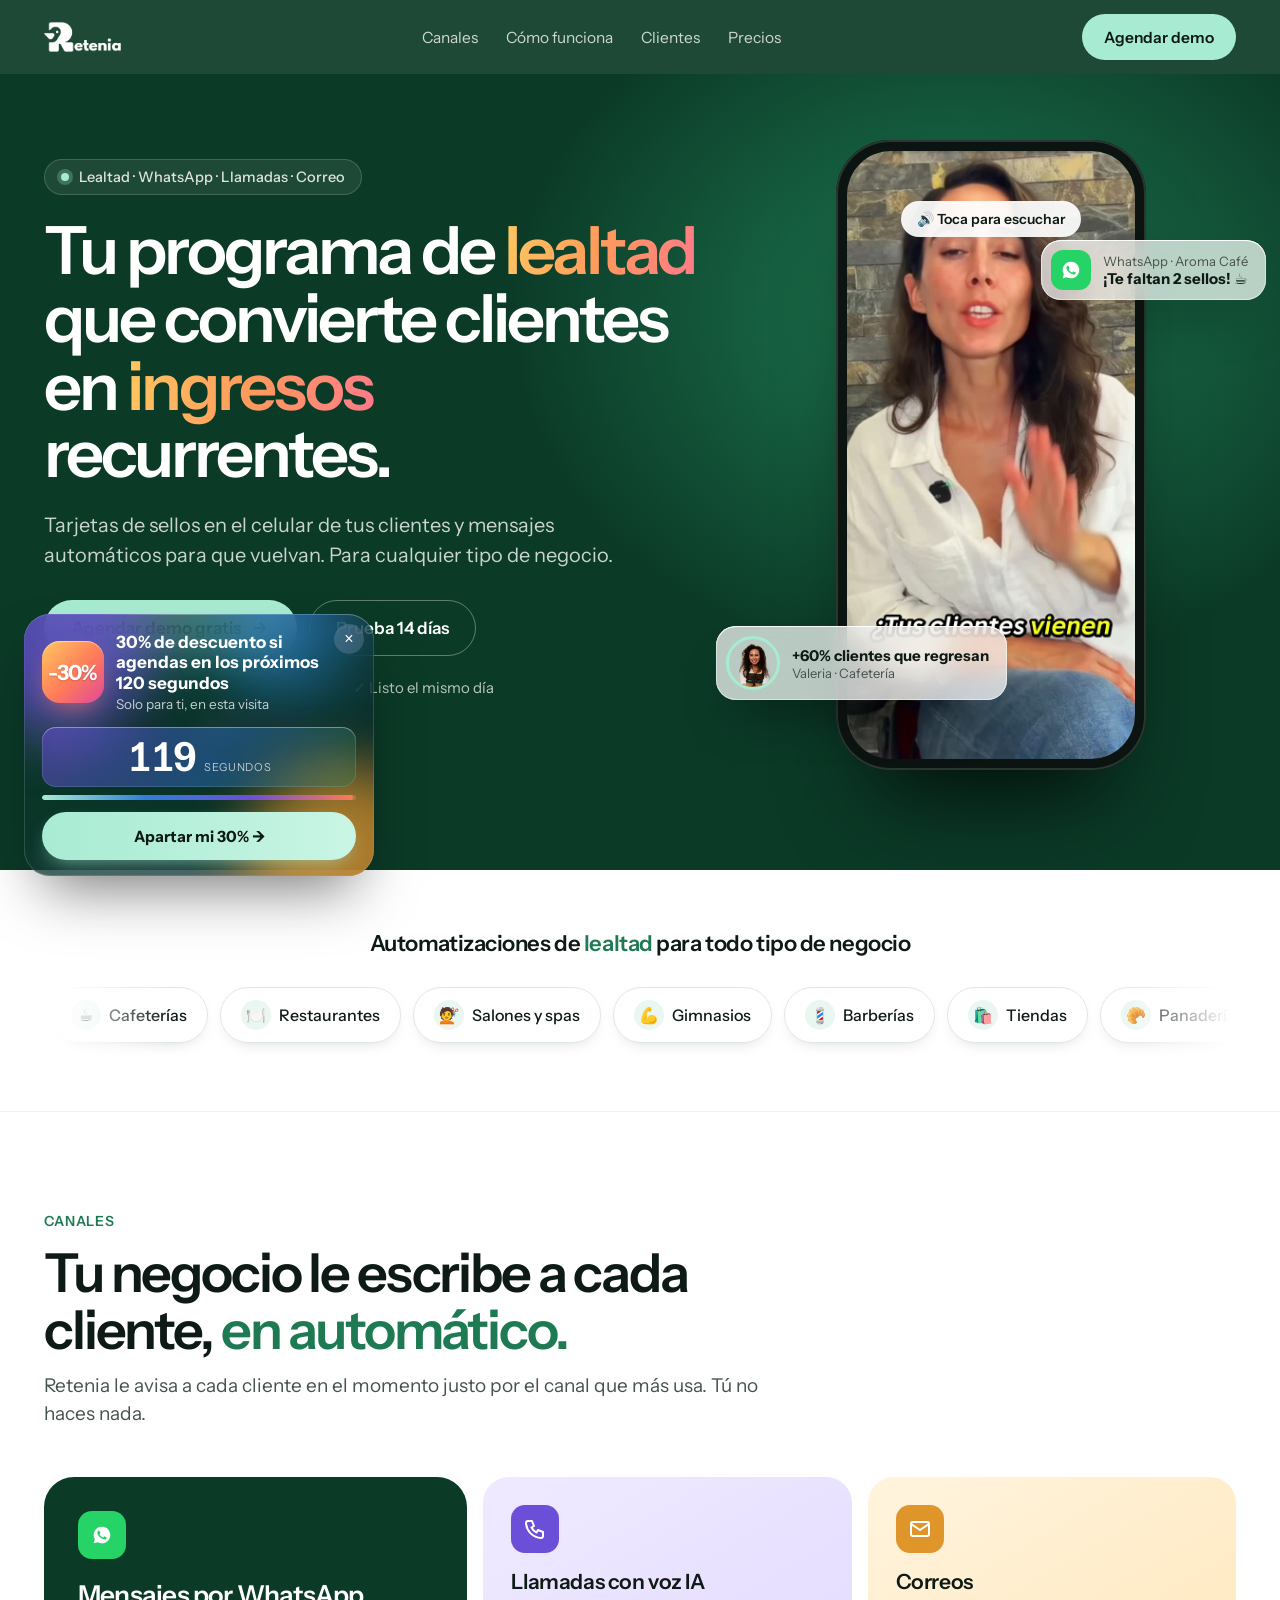
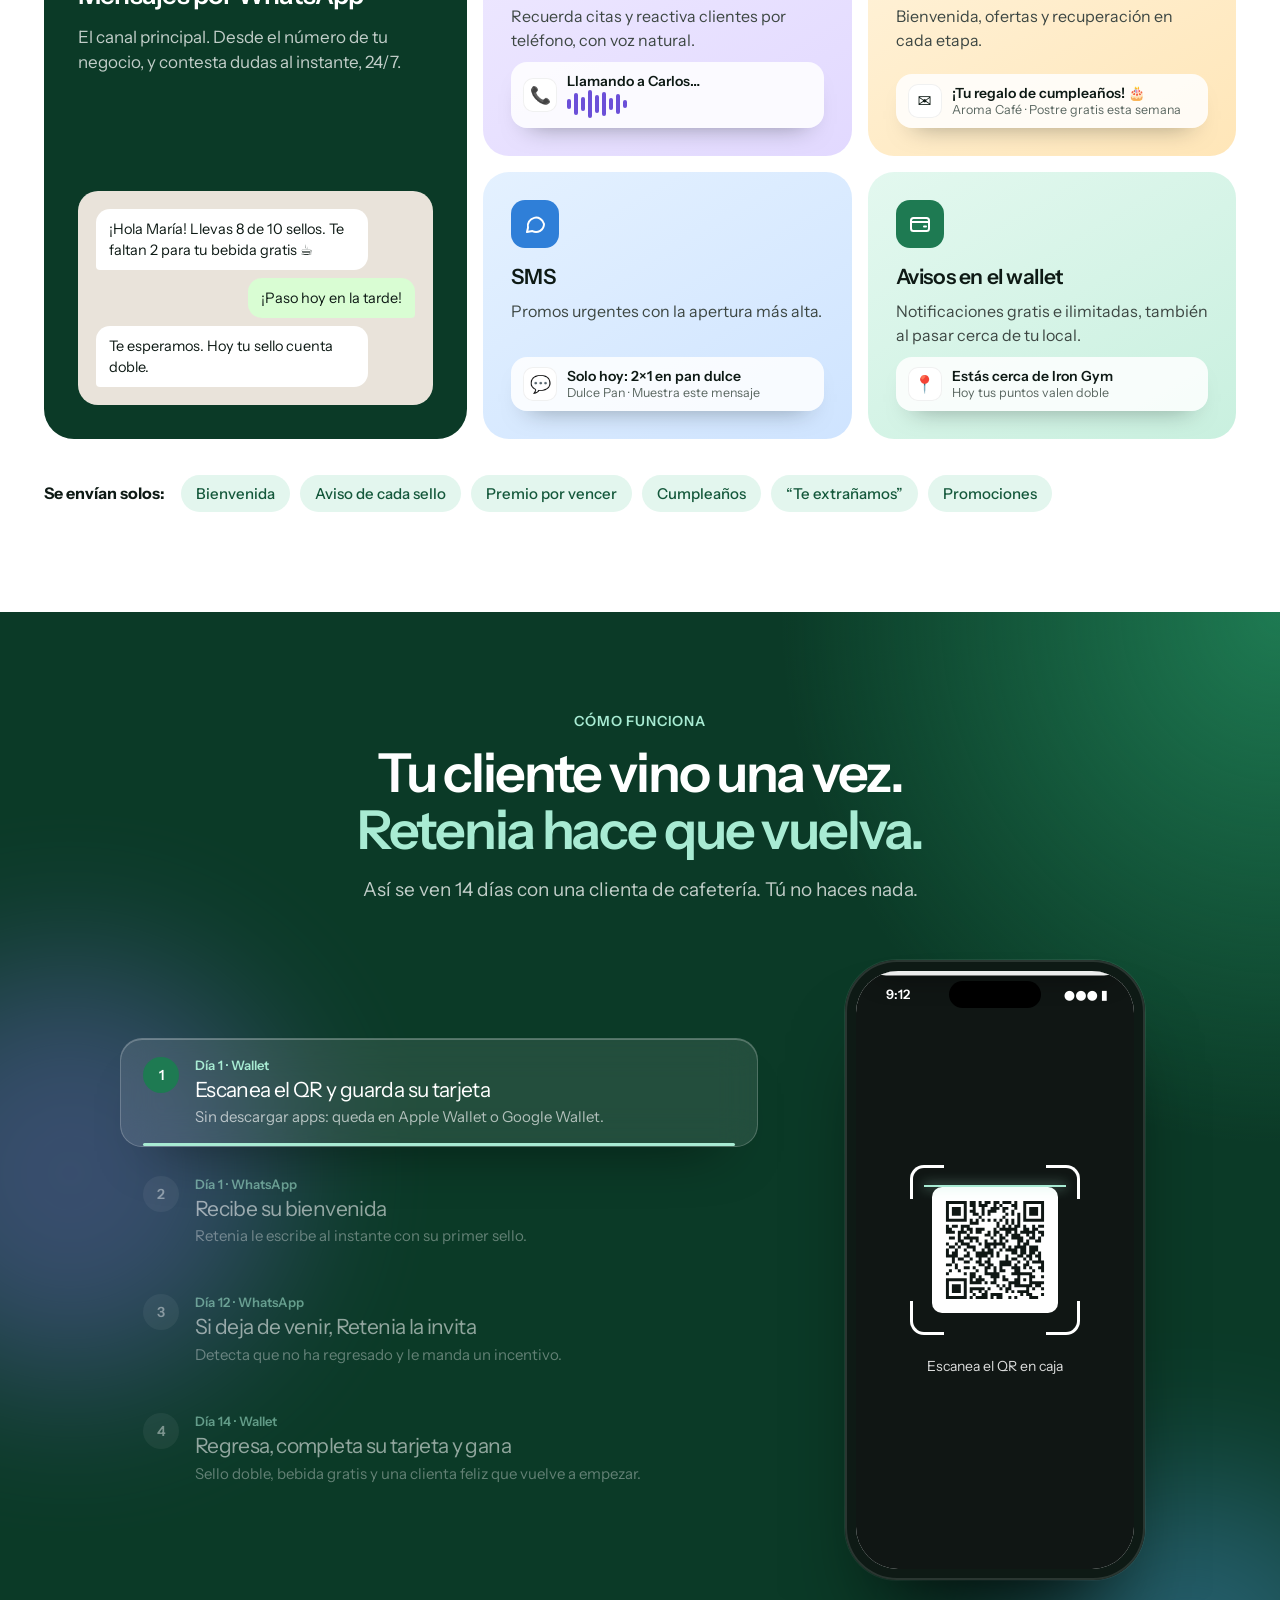
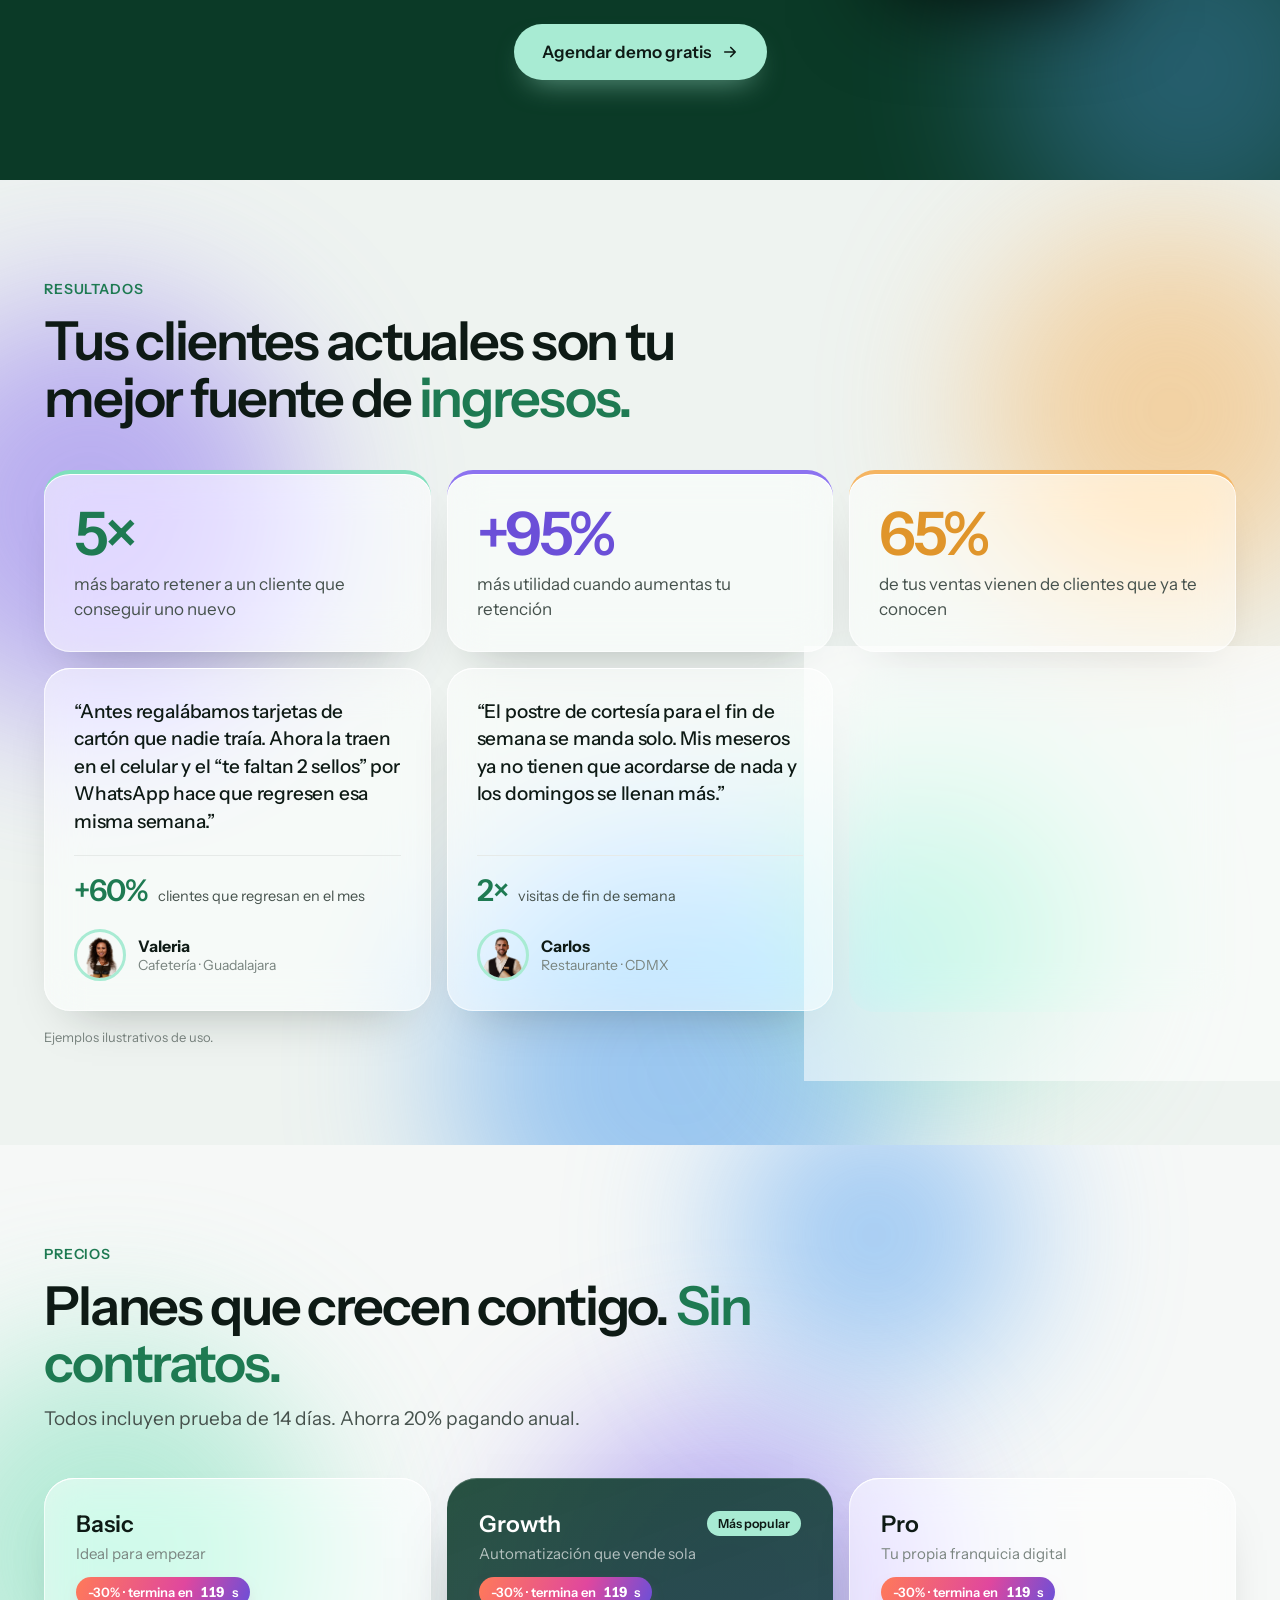
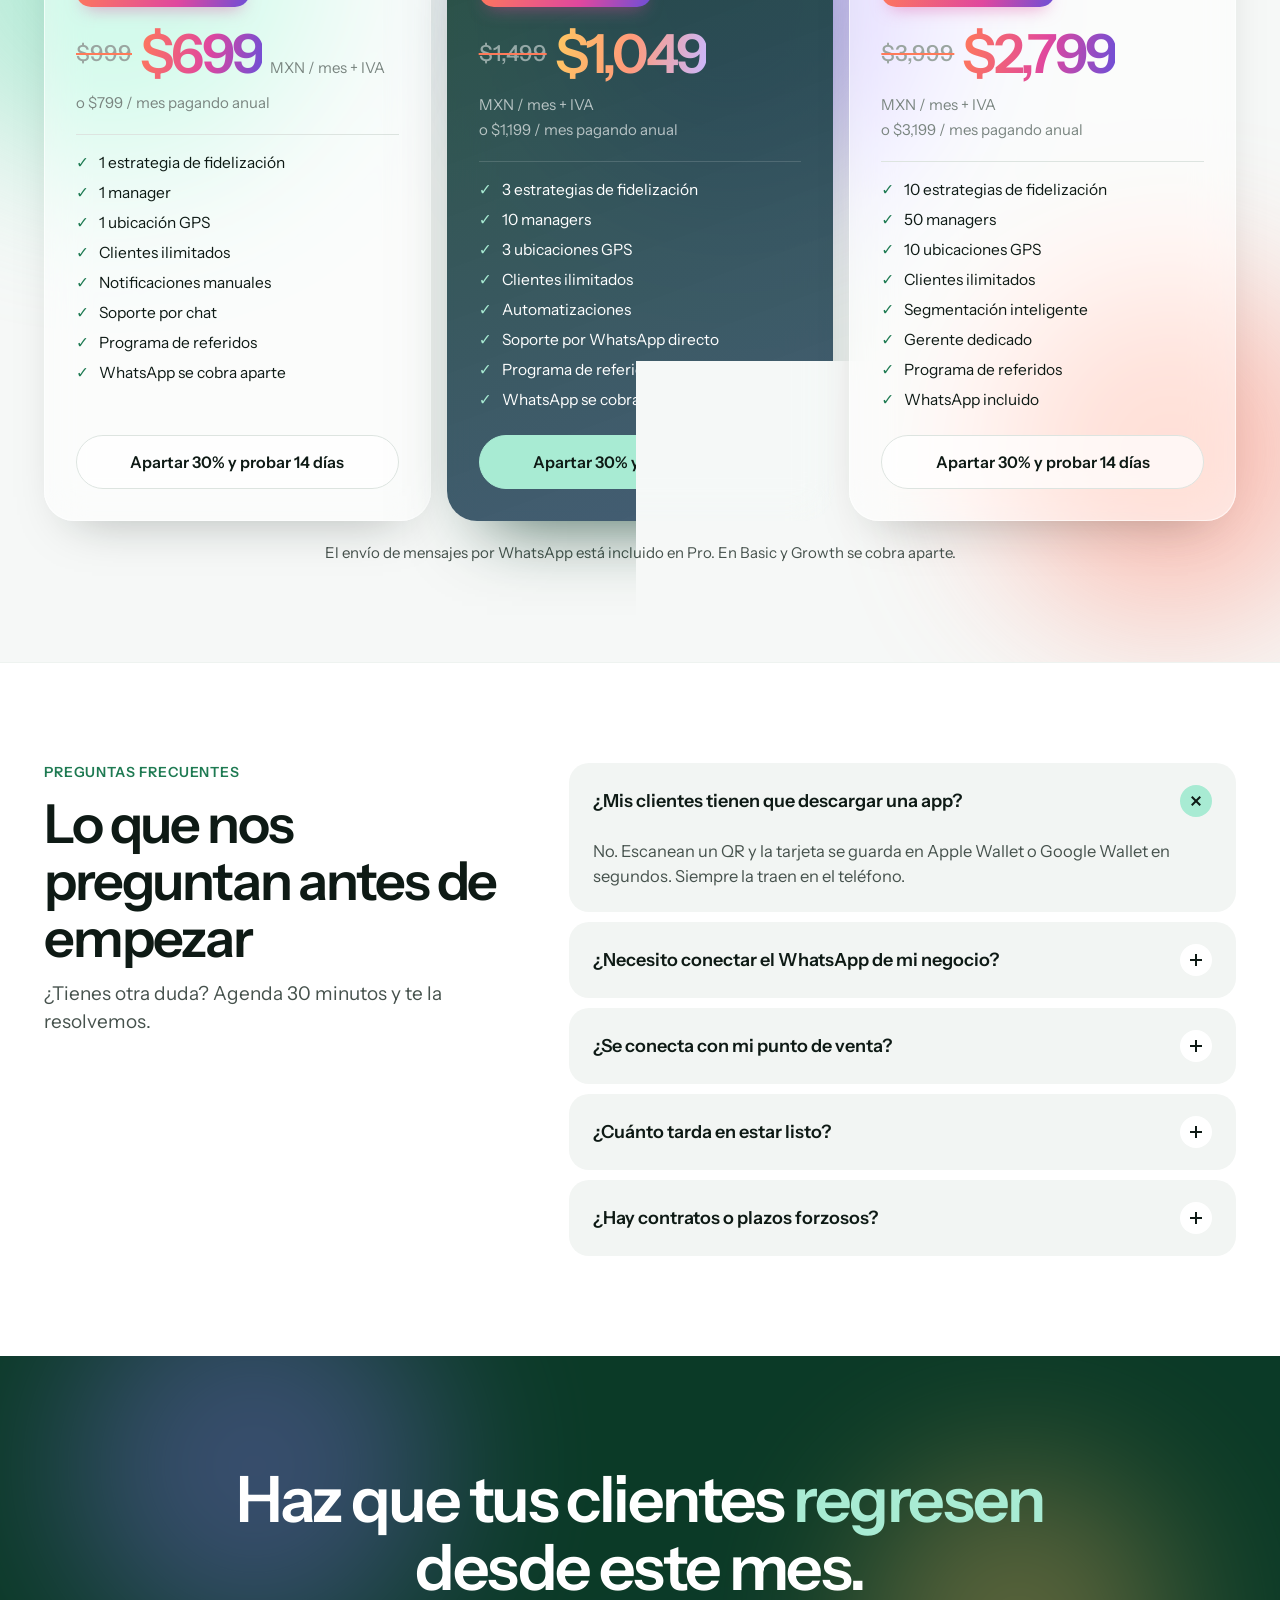
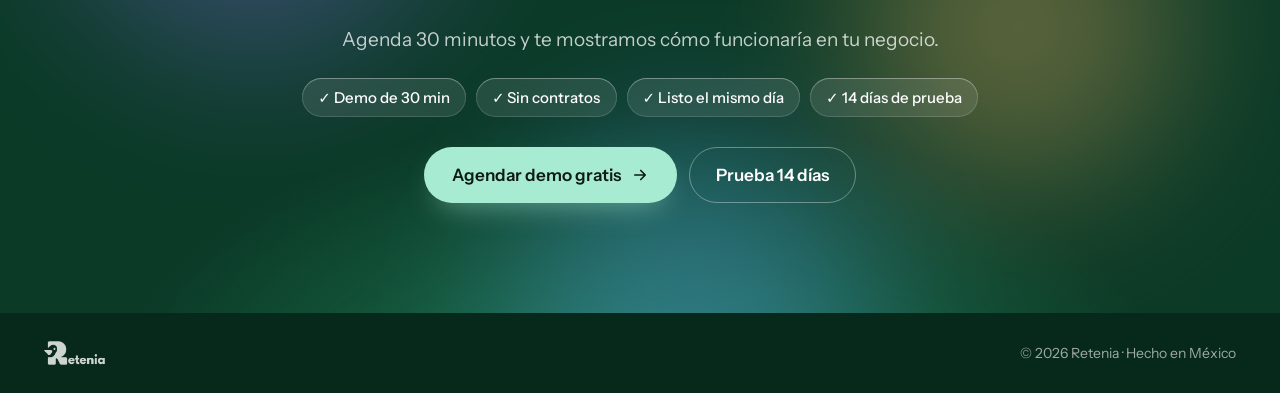
